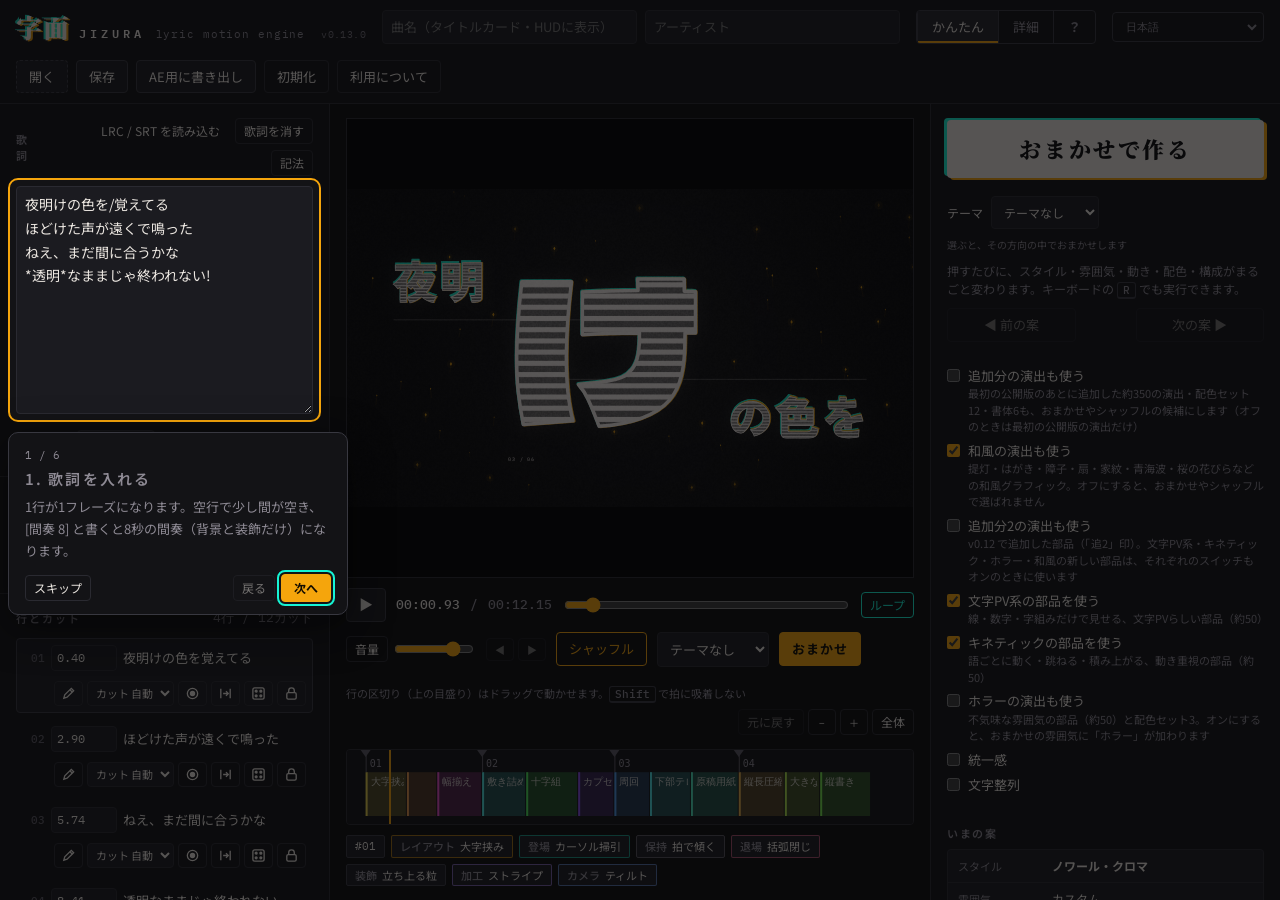
==== index.html @ 761b2e12 "update: 添加搜索框" ====
<!doctype html>
<html lang="ja">
<head>
<meta charset="utf-8">
<meta name="viewport" content="width=device-width, initial-scale=1, viewport-fit=cover">
<title>JIZURA 字面</title>
<meta name="description" content="歌詞を入れると文字PV（リリックモーション）を自動で組み立てて MP4 に書き出すブラウザアプリ">
<link rel="canonical" href="https://852wa.github.io/JIZURA/">
<link rel="alternate" hreflang="ja" href="https://852wa.github.io/JIZURA/">
<link rel="alternate" hreflang="en" href="https://852wa.github.io/JIZURA/en/">
<link rel="alternate" hreflang="zh-Hant" href="https://852wa.github.io/JIZURA/zh-hant/">
<link rel="alternate" hreflang="zh-Hans" href="https://852wa.github.io/JIZURA/zh-hans/">
<link rel="alternate" hreflang="ko" href="https://852wa.github.io/JIZURA/ko/">
<link rel="alternate" hreflang="id-ID" href="https://852wa.github.io/JIZURA/id/">
<link rel="alternate" hreflang="vi" href="https://852wa.github.io/JIZURA/vi/">
<meta property="og:type" content="website">
<meta property="og:title" content="JIZURA 字面">
<meta property="og:description" content="歌詞を入れると文字PV（リリックモーション）を自動で組み立てて MP4 に書き出すブラウザアプリ">
<meta property="og:url" content="https://852wa.github.io/JIZURA/">
<meta name="twitter:card" content="summary">
<link rel="preconnect" href="https://fonts.googleapis.com">
<link rel="preconnect" href="https://fonts.gstatic.com" crossorigin>
<style>
:root {
  color-scheme: dark;
  --ink: #0c0c0e;
  --panel: #131316;
  --raised: #1b1b20;
  --raised2: #232329;
  --line: #2a2a31;
  --line2: #383840;
  --text: #ece7e1;
  --muted: #8e8a94;
  --faint: #5d5a63;
  --amber: #f5a50c;
  --cyan: #16f4d4;
  --rose: #ff6f9c;
  --danger: #ff5a6a;
  --ui: "IBM Plex Sans JP", "Noto Sans JP", "Hiragino Sans", "Yu Gothic UI", "Meiryo", system-ui, sans-serif;
  --mono: "IBM Plex Mono", "SFMono-Regular", Consolas, monospace;
  --brand: "Zen Old Mincho", "Noto Serif JP", "Yu Mincho", serif;
  --r: 4px;
}
html, body { height: 100%; }
[hidden] { display: none !important; }
body { margin: 0; background: var(--ink); color: var(--text); font: 13px/1.5 var(--ui); -webkit-font-smoothing: antialiased; }
* { box-sizing: border-box; }
button, input, select, textarea { font: inherit; color: inherit; }
:focus-visible { outline: 2px solid var(--cyan); outline-offset: 2px; }
@media (prefers-reduced-motion: reduce) { * { transition: none !important; } }

#app { display: flex; flex-direction: column; min-height: 100%; }

/* ---------- top bar ---------- */
.bar { display: flex; align-items: center; gap: 16px; padding-block: 10px; padding-inline: 16px; border-bottom: 1px solid var(--line); background: var(--panel); flex-wrap: wrap; }
.brand { display: flex; align-items: baseline; gap: 10px; min-width: 0; }
.brand .mark { font: 900 26px/1 var(--brand); letter-spacing: 0.02em; color: var(--text); text-shadow: -2px -1px 0 rgba(22,244,212,0.85), 2px 1px 0 rgba(245,165,12,0.9); }
.brand .word { font: 600 12px/1 var(--mono); letter-spacing: 0.34em; color: var(--text); }
.brand .tag { font: 400 11px/1 var(--mono); color: var(--muted); letter-spacing: 0.08em; }
.brand .ver { font: 400 10px/1 var(--mono); color: var(--muted); opacity: 0.8; margin-left: 6px; letter-spacing: 0.04em; }
.proj { display: flex; gap: 8px; flex: 1 1 280px; min-width: 0; }
.proj input { flex: 1 1 0; min-width: 0; }
.acts { display: flex; gap: 8px; flex-wrap: wrap; }
.lang-switch { display: inline-flex; align-items: center; gap: 3px; flex: none; font: 500 11px var(--mono); border: 1px solid var(--line2); border-radius: var(--r); padding: 3px; }
.lang-switch a, .lang-switch span { display: inline-block; padding: 3px 7px; color: var(--muted); text-decoration: none; border-radius: 2px; }
.lang-switch a:hover { color: var(--text); background: var(--raised2); }
.lang-switch [aria-current=page] { color: var(--ink); background: var(--amber); }
html[lang=en] { --ui: system-ui, -apple-system, "Segoe UI", sans-serif; --brand: Georgia, "Times New Roman", serif; }
html[lang=zh-Hant] { --ui: "Noto Sans TC", "PingFang TC", "Microsoft JhengHei", system-ui, sans-serif; }
html[lang=ko] { --ui: "Noto Sans KR", "Apple SD Gothic Neo", "Malgun Gothic", system-ui, sans-serif; --brand: "Noto Serif KR", "AppleMyungjo", "Batang", serif; }
html[lang=en] .work { grid-template-columns: minmax(315px, 365px) minmax(0, 1fr) minmax(350px, 395px); }
html[lang=en] .slider { grid-template-columns: 124px minmax(0, 1fr) 36px 30px; }
html[lang=en] .now-row { grid-template-columns: 105px minmax(0, 1fr); }
html[lang=en] .font-row { grid-template-columns: 95px minmax(0, 1fr); }
html[lang=en] .ln .tools select { max-width: 130px; }
html[lang=en] .fields .field { overflow-wrap: anywhere; }
html[lang=en] .easy-grid button, html[lang=en] .tabs button { white-space: normal; line-height: 1.2; }

/* ---------- controls ---------- */
input[type=text], input[type=search], input[type=number], input:not([type]), select, textarea {
  background: var(--raised); border: 1px solid var(--line); border-radius: var(--r); padding: 6px 8px; min-width: 0;
}
input[type=number] { font-family: var(--mono); }
textarea { width: 100%; resize: vertical; line-height: 1.7; }
select { padding-right: 4px; }
button { background: var(--raised); border: 1px solid var(--line2); border-radius: var(--r); padding: 6px 12px; cursor: pointer; white-space: nowrap; }
button:hover { background: var(--raised2); border-color: #4a4a54; }
button:disabled { opacity: 0.45; cursor: not-allowed; }
button.small { padding: 3px 8px; font-size: 12px; }
button.ghost { background: transparent; border-color: var(--line); }
button.primary { background: var(--amber); color: #120c00; border-color: var(--amber); font-weight: 700; }
button.primary:hover { background: #ffb52a; }
button.accent { border-color: var(--amber); color: var(--amber); background: transparent; }
button.accent:hover { background: rgba(245,165,12,0.1); }
button[aria-pressed=true] { border-color: var(--cyan); color: var(--cyan); }
button.icon { padding: 4px 6px; line-height: 0; }
button.icon svg { width: 15px; height: 15px; }
label.file { position: relative; display: inline-flex; align-items: center; gap: 6px; background: var(--raised); border: 1px dashed var(--line2); border-radius: var(--r); padding: 6px 12px; cursor: pointer; }
label.file:hover { border-color: var(--amber); }
label.file input { position: absolute; inset: 0; opacity: 0; cursor: pointer; width: 100%; }
.muted { color: var(--muted); }
.mono { font-family: var(--mono); }
h2, h3 { margin: 0; font-weight: 600; }
h2 { font-size: 11px; letter-spacing: 0.18em; color: var(--muted); }
h3 { font-size: 11px; letter-spacing: 0.14em; color: var(--muted); margin-top: 18px; margin-bottom: 8px; }

/* ---------- workspace ---------- */
.work { flex: 1; display: grid; grid-template-columns: minmax(270px, 330px) minmax(0, 1fr) minmax(290px, 350px); min-height: 0; }
.col { min-width: 0; min-height: 0; }
.col-left, .col-right { background: var(--panel); overflow: auto; }
.col-left { border-right: 1px solid var(--line); }
.col-right { border-left: 1px solid var(--line); }
.sec { padding: 14px 16px; border-bottom: 1px solid var(--line); display: flex; flex-direction: column; gap: 10px; }
.sec-h { display: flex; align-items: center; justify-content: space-between; gap: 8px; }
#lyrics { min-height: 150px; font-size: 14px; }
.syntax { font-size: 12px; color: var(--muted); background: var(--raised); border: 1px solid var(--line); border-radius: var(--r); padding: 10px 12px; }
.syntax code { font-family: var(--mono); color: var(--amber); }
.syntax ul { margin: 0; padding-left: 16px; display: grid; gap: 3px; }
.row { display: flex; align-items: center; gap: 8px; flex-wrap: wrap; }
.audio-name { font-size: 12px; overflow-wrap: anywhere; }
.fields { display: grid; grid-template-columns: repeat(3, minmax(0, 1fr)); gap: 8px; }
.field { display: flex; flex-direction: column; gap: 4px; font-size: 11px; color: var(--muted); }
.field input, .field select { width: 100%; }
.tapbox { border: 1px solid var(--amber); border-radius: var(--r); padding: 10px; display: grid; gap: 8px; background: rgba(245,165,12,0.06); }
.tapbox .next { font-size: 15px; }
button.tap { font: 700 18px/1 var(--mono); letter-spacing: 0.2em; padding: 16px; background: var(--amber); color: #120c00; border-color: var(--amber); }
/* タップ同期中は行一覧の自動スクロールで押せなくなるので、左カラムの先頭に貼り付けて固定する */
.col-left > #tapPanel { position: sticky; top: 0; z-index: 20; margin: 10px 12px; background-color: var(--panel); background-image: linear-gradient(rgba(245,165,12,0.10), rgba(245,165,12,0.10)); box-shadow: 0 10px 24px rgba(0,0,0,0.5); }
.tapbox.compact .hint { display: none; }
.tapbox .tap-opts { display: flex; gap: 14px; align-items: center; flex-wrap: wrap; font-size: 12px; color: var(--muted); }
.tapbox .tap-opts label { display: inline-flex; gap: 6px; align-items: center; }
.tapbox .tap-count { margin-left: 10px; font: 700 22px/1 var(--mono); color: var(--amber); }
/* 固定レイアウトにならない広さ／高さのときは、左カラムがスクロールしないのでビューポートに重ねて固定する */
@media (max-width: 1180px), (max-height: 619px) {
  .col-left > #tapPanel { position: fixed; top: 8px; left: 8px; right: 8px; bottom: auto; margin: 0; max-height: 62vh; overflow: auto; box-shadow: 0 14px 40px rgba(0,0,0,0.6); }
}

/* line list */
#lineList { list-style: none; margin: 0; padding: 0; display: grid; gap: 6px; }
.ln { display: grid; grid-template-columns: 22px 66px minmax(0, 1fr); gap: 4px 6px; align-items: center; padding: 6px; border: 1px solid transparent; border-radius: var(--r); }
.ln:hover { background: var(--raised); }
.ln.cur { border-color: var(--line2); background: var(--raised); }
.ln .no { font: 500 11px var(--mono); color: var(--faint); text-align: right; }
.ln .time { width: 100%; padding: 3px 5px; font-size: 12px; }
.ln .txt { overflow: hidden; text-overflow: ellipsis; white-space: nowrap; cursor: pointer; }
.ln .meta { grid-column: 2 / 4; display: flex; justify-content: space-between; align-items: flex-start; gap: 6px; flex-wrap: wrap; }
.ln .tools { display: flex; gap: 4px; flex: 0 1 auto; flex-wrap: wrap; justify-content: flex-end; margin-left: auto; }
.ln .tools select { padding: 2px 4px; font-size: 11px; max-width: 92px; width: auto; }
.ln .cuts { display: flex; gap: 4px; flex-wrap: wrap; min-width: 0; flex: 1 1 140px; }
.ln .cuts span { font-size: 10px; padding: 1px 6px; border-radius: 2px; border: 1px solid var(--line2); color: var(--muted); cursor: pointer; }
.ln .cuts span:hover { color: var(--text); border-color: var(--amber); }
.ln .cuts select.cut-lay { font-size: 10px; padding: 1px 4px; max-width: 112px; border: 1px solid var(--line2); border-radius: 2px; background: var(--raised); color: var(--text); }
.ln .cuts select.cut-lay.is-forced { border-color: var(--amber); color: var(--text); }

/* ---------- stage ---------- */
.col-stage { display: flex; flex-direction: column; gap: 10px; padding: 14px 16px; min-width: 0; }
.viewport { position: relative; width: 100%; background: #000; border: 1px solid var(--line); display: grid; place-items: center; overflow: hidden; }
.viewport canvas { display: block; width: 100%; height: auto; max-height: 68vh; object-fit: contain; }
.field-wide { grid-column: span 2; }
.lang-row { display: flex; align-items: center; flex-wrap: wrap; gap: 6px; margin-top: 6px; font-size: 11px; color: var(--muted); }
.lang-row select { width: auto; }
.key-badge { position: absolute; right: 10px; top: 10px; background: rgba(12,12,14,0.78); border: 1px solid var(--line2); color: #fff; padding: 3px 8px; border-radius: var(--r); font-size: 11px; pointer-events: none; letter-spacing: .04em; }
.key-badge i { display: inline-block; width: 9px; height: 9px; border-radius: 2px; margin-right: 6px; vertical-align: -1px; border: 1px solid rgba(255,255,255,.5); }
.overlay-msg { position: absolute; left: 12px; bottom: 12px; background: rgba(12,12,14,0.85); border: 1px solid var(--line2); padding: 6px 10px; border-radius: var(--r); font-size: 12px; }
.transport { display: flex; align-items: center; gap: 10px; flex-wrap: wrap; }
.transport .vol { display: inline-flex; align-items: center; gap: 4px; }
.transport .vol input[type=range] { flex: 0 0 80px; width: 80px; }
#btnLoop[data-mode="line"], #btnLoop[data-mode="cut"] { color: var(--amber); }
#btnLoop[aria-pressed="false"] { opacity: 0.55; }
.transport .tc { font: 500 13px var(--mono); font-variant-numeric: tabular-nums; }
.transport input[type=range] { flex: 1 1 160px; accent-color: var(--amber); }
button.play { width: 40px; height: 34px; padding: 0; font-size: 14px; }
/* timeline controls, export range, line tools */
.tl-bar { display: flex; justify-content: space-between; align-items: center; gap: 8px; margin: 8px 0 4px; flex-wrap: wrap; }
.tl-hint { font-size: 11px; }
.tl-btns { display: flex; gap: 4px; margin-left: auto; }
.rng-row { display: flex; align-items: center; gap: 6px; flex-wrap: wrap; margin: 10px 0 2px; font-size: 12px; }
.rng-row select { width: auto; max-width: 150px; }
.rng-lab { color: var(--muted); font-size: 11px; }
.rngInfo { font-size: 11px; }
.ln.in-range { border-color: var(--amber); }
.ln.is-inter .txt { color: var(--muted); font-style: italic; }
.ln .txt-edit { width: 100%; padding: 3px 6px; font-size: 13px; }
.ln .tools .icon[aria-pressed=true] { color: var(--amber); }
#timeline { width: 100%; height: 76px; display: block; background: var(--panel); border: 1px solid var(--line); border-radius: var(--r); cursor: pointer; touch-action: none; }
.cutinfo { display: flex; gap: 6px; flex-wrap: wrap; align-items: center; min-height: 26px; flex: none; }
.cutinfo .cut-roll { margin-left: 2px; }
.chip { font-size: 11px; padding: 2px 8px; border-radius: 2px; border: 1px solid var(--line2); color: var(--text); background: var(--raised); }
.chip b { font-weight: 500; color: var(--muted); margin-right: 5px; }
button.chip { cursor: pointer; font: inherit; }
button.chip:hover { border-color: var(--amber); color: var(--text); }
button.chip.is-forced { border-color: var(--amber); }
button.chip[aria-pressed=true] { border-color: var(--cyan); color: var(--cyan); }
.cut-pick { border: 1px solid var(--line); border-radius: var(--r); background: var(--panel); padding: 8px; max-height: min(42vh, 420px); overflow: auto; }
.cut-pick-h { display: flex; flex-wrap: wrap; align-items: center; gap: 8px; margin-bottom: 8px; position: sticky; top: 0; background: var(--panel); z-index: 1; padding-bottom: 4px; }
.cut-pick-h strong { flex: none; font-size: 12px; }
.cut-pick-h input { flex: 0 1 220px; width: 220px; max-width: 100%; font-size: 12px; }
.cut-pick-h .muted { flex: 1 1 100px; font-size: 11px; }
.cut-pick .tech-grid { display: grid; grid-template-columns: repeat(auto-fill, minmax(112px, 1fr)); gap: 8px; padding: 0; min-height: 96px; }
.cut-pick .tcard { cursor: pointer; width: 100%; text-align: left; }
.cut-pick .tcard.is-on { border-color: var(--amber); box-shadow: 0 0 0 1px var(--amber); }
.cut-pick .tcard canvas { width: 100%; aspect-ratio: 16 / 9; display: block; background: #0c0c0e; }
.chip { font-size: 11px; padding: 2px 8px; border-radius: 2px; border: 1px solid var(--line2); color: var(--text); background: var(--raised); }
.chip b { font-weight: 500; color: var(--muted); margin-right: 5px; }
.chip.l { border-color: rgba(245,165,12,0.6); }
.chip.e { border-color: rgba(22,244,212,0.55); }
.chip.x { border-color: rgba(255,111,156,0.6); }
.chip.h { border-color: #55525c; }
.hint { font-size: 12px; color: var(--muted); }

/* ---------- right panel ---------- */
.tabs { display: grid; grid-template-columns: repeat(4, 1fr); border-bottom: 1px solid var(--line); position: sticky; top: 0; background: var(--panel); z-index: 2; }
.tabs button { border: 0; border-radius: 0; background: transparent; padding: 11px 4px; color: var(--muted); border-bottom: 2px solid transparent; }
.tabs button[aria-selected=true] { color: var(--text); border-bottom-color: var(--amber); }
.tabpane { padding: 14px 16px 24px; }
.style-grid { display: grid; grid-template-columns: repeat(3, minmax(0, 1fr)); gap: 8px; }
.stile { display: flex; flex-direction: column; gap: 5px; padding: 0; border: 1px solid var(--line); background: transparent; border-radius: var(--r); overflow: hidden; text-align: left; }
.stile canvas { width: 100%; aspect-ratio: 16 / 9; display: block; }
.stile span { font-size: 11px; padding: 0 7px 6px; white-space: nowrap; overflow: hidden; text-overflow: ellipsis; }
.stile[aria-pressed=true] { border-color: var(--amber); box-shadow: 0 0 0 1px var(--amber); color: var(--text); }
.slider { display: grid; grid-template-columns: 96px minmax(0, 1fr) 36px 30px; gap: 8px; align-items: center; margin-bottom: 8px; }
.slider input { width: 100%; accent-color: var(--amber); }
.slider output { font: 500 11px var(--mono); color: var(--muted); text-align: right; }
.checks { display: grid; grid-template-columns: repeat(2, minmax(0, 1fr)); gap: 3px 10px; }
.checks label { display: flex; align-items: center; gap: 6px; font-size: 12px; padding: 2px 0; }
.checks input { accent-color: var(--amber); }
.tgroup .checks.tech-grid { display: grid; grid-template-columns: repeat(auto-fill, minmax(128px, 1fr)); gap: 8px; padding: 0 10px 10px; }
.tcard { display: flex; flex-direction: column; gap: 4px; padding: 0; border: 1px solid var(--line); border-radius: var(--r); overflow: hidden; background: var(--panel); cursor: pointer; }
.tcard:hover { border-color: var(--line2); }
.tcard canvas { width: 100%; aspect-ratio: 16 / 9; display: block; background: #0c0c0e; }
.tcard .tcard-name { display: flex; align-items: center; gap: 5px; font-size: 11px; padding: 0 6px 6px; min-width: 0; }
.tcard .tcard-name span { white-space: nowrap; overflow: hidden; text-overflow: ellipsis; min-width: 0; }
.tcard.set-off { opacity: 0.5; }
.group-h { display: flex; justify-content: space-between; align-items: center; margin-top: 16px; margin-bottom: 6px; }
.tgroup { border: 1px solid var(--line); border-radius: var(--r); margin-bottom: 8px; background: var(--raised); }
.tgroup summary { display: flex; justify-content: space-between; align-items: center; padding: 8px 10px; cursor: pointer; list-style: none; font-size: 12px; }
.tgroup summary::-webkit-details-marker { display: none; }
.tgroup summary::before { content: '▸'; color: var(--muted); margin-right: 8px; transition: transform .15s; }
.tgroup[open] summary::before { transform: rotate(90deg); }
.tgroup .tg-name { flex: 1; font-weight: 600; }
.tgroup .tg-cnt { color: var(--muted); font-size: 11px; }
/* locks: same look as the per-line lock button (icon ghost + SVG, accent colour while pressed) */
.tgroup summary .lk { flex: none; margin-left: 6px; }
.lk[aria-pressed="true"] { color: var(--amber); }
.tgroup .tg-tools { display: flex; gap: 6px; padding: 0 10px 8px; }
.tgroup .checks { padding: 0 10px 10px; }
.chip.t { border-color: rgba(180,140,255,0.6); }
.chip.b { border-color: rgba(120,200,120,0.55); }
.chip.c { border-color: rgba(120,170,255,0.6); }
.group-h:first-child { margin-top: 0; }
.color-row { display: grid; grid-template-columns: repeat(3, minmax(0, 1fr)); gap: 8px; }
.color-row label { display: flex; flex-direction: column; gap: 3px; font-size: 11px; color: var(--muted); }
.color-row input[type=color] { width: 100%; height: 28px; padding: 0; border: 1px solid var(--line); background: transparent; border-radius: var(--r); }
.font-row { display: grid; grid-template-columns: 70px minmax(0, 1fr); gap: 8px; align-items: center; margin-bottom: 6px; font-size: 12px; }
.progress { height: 6px; background: var(--raised2); border-radius: 3px; overflow: hidden; }
.progress i { display: block; height: 100%; width: 0; background: linear-gradient(90deg, var(--cyan), var(--amber)); }
.outbtns { display: grid; gap: 8px; margin-top: 12px; }
.outbtns button { padding: 10px 12px; }
.note { font-size: 12px; color: var(--muted); border-left: 2px solid var(--line2); padding-left: 10px; margin-top: 12px; }
.kbd { font: 500 11px var(--mono); border: 1px solid var(--line2); border-bottom-width: 2px; padding: 0 5px; border-radius: 3px; }

label.check { display: flex; align-items: flex-start; gap: 8px; margin-bottom: 8px; cursor: pointer; }
label.check input { margin: 3px 0 0; flex: none; accent-color: var(--amber); }
label.check small { display: block; font-size: 11px; color: var(--muted); }

/* ---------- modes / おまかせ ---------- */
.modes { display: inline-flex; border: 1px solid var(--line2); border-radius: var(--r); overflow: hidden; }
.modes button { border: 0; border-radius: 0; background: transparent; padding: 6px 14px; color: var(--muted); }
.modes button + button { border-left: 1px solid var(--line2); }
.modes button[aria-pressed=true] { background: var(--raised2); color: var(--text); box-shadow: inset 0 -2px 0 var(--amber); }
#app.is-easy .tabs, #app.is-easy .tabpane, #app.is-easy .pro-only { display: none !important; }
.hist-btns { display: inline-flex; gap: 4px; }
button.icon-txt { font-size: 10px; min-width: 28px; }
.transport #btnOmakase { letter-spacing: 0.08em; }

.easy { padding: 16px 16px 28px; display: grid; gap: 18px; }
.easy h3 { margin: 0 0 8px; }
.easy-hero { display: grid; gap: 10px; }
button.omakase {
  position: relative; padding: 18px 14px; font: 900 22px/1 var(--brand); letter-spacing: 0.12em;
  background: var(--text); color: var(--ink); border: 0; border-radius: var(--r);
  box-shadow: -3px -2px 0 var(--cyan), 3px 2px 0 var(--amber);
  transition: transform .12s ease, box-shadow .12s ease;
}
button.omakase:hover { background: #fff; box-shadow: -5px -3px 0 var(--cyan), 5px 3px 0 var(--amber); }
button.omakase:active { transform: translateY(1px) scale(0.99); box-shadow: -1px -1px 0 var(--cyan), 1px 1px 0 var(--amber); }
button.omakase:disabled { box-shadow: none; }
.easy-hero .hint { margin: 0; }
.hist-row { display: grid; grid-template-columns: 1fr auto 1fr; gap: 8px; align-items: center; }
.hist-row #histPos { font-size: 11px; text-align: center; min-width: 44px; }
.now { display: grid; gap: 1px; background: var(--line); border: 1px solid var(--line); border-radius: var(--r); overflow: hidden; }
.now-row { display: grid; grid-template-columns: 84px minmax(0, 1fr); gap: 10px; align-items: center; padding: 7px 10px; background: var(--raised); font-size: 12px; }
.now-row .k { color: var(--muted); font-size: 11px; }
.now-row .v { display: flex; align-items: center; gap: 8px; min-width: 0; overflow: hidden; text-overflow: ellipsis; white-space: nowrap; }
.now-row b { font-weight: 700; }
.tagl { font: 500 10px var(--mono); color: var(--cyan); border: 1px solid rgba(22,244,212,0.5); padding: 0 5px; border-radius: 2px; }
.easy-grid { display: grid; grid-template-columns: repeat(2, minmax(0, 1fr)); gap: 8px; }
.easy-grid button { padding: 10px 8px; }
.easy .fields { display: grid; grid-template-columns: repeat(3, minmax(0, 1fr)); gap: 8px; }
.easy .exp-box { margin-top: 10px; }
.swatches { display: inline-flex; gap: 3px; vertical-align: middle; }
.swatches i { width: 16px; height: 16px; border-radius: 2px; border: 1px solid rgba(255,255,255,0.18); display: inline-block; }
#paletteSwatch i { width: 22px; height: 22px; }
.toast {
  position: absolute; top: 12px; left: 50%; transform: translate(-50%, -6px); opacity: 0;
  display: flex; align-items: center; gap: 10px; max-width: calc(100% - 24px);
  background: rgba(12,12,14,0.9); border: 1px solid var(--line2); border-left: 2px solid var(--amber);
  padding: 7px 12px; border-radius: var(--r); font-size: 12px; white-space: nowrap; overflow: hidden; text-overflow: ellipsis; pointer-events: none;
  transition: opacity .2s ease, transform .2s ease;
}
.toast.in { opacity: 1; transform: translate(-50%, 0); }
.toast.out { opacity: 0; transform: translate(-50%, -6px); }

/* ---------- 利用について ---------- */
button.linkish { background: none; border: 0; padding: 4px 0; color: var(--muted); font-size: 12px; text-decoration: underline; text-underline-offset: 3px; cursor: pointer; justify-self: start; }
button.linkish:hover { color: var(--text); background: none; }
dialog.terms { width: min(520px, calc(100vw - 32px)); max-height: calc(100vh - 48px); overflow: auto; padding: 22px 24px 18px; background: var(--panel); color: var(--text); border: 1px solid var(--line2); border-radius: 8px; box-shadow: 0 20px 60px rgba(0,0,0,0.55); }
dialog.terms .reset-list { margin: 0 0 12px; padding-left: 18px; display: grid; gap: 3px; font-size: 13px; }
button.danger { background: #c9433a; border-color: #c9433a; color: #fff; font-weight: 700; }
button.danger:hover { background: #dd5146; }
.sec-btns { display: inline-flex; gap: 6px; }
.sec-btns label.file.small { padding: 3px 8px; font-size: 12px; border-style: solid; border-color: transparent; background: transparent; color: var(--fg, inherit); }
.sec-btns label.file.small:hover { border-color: var(--amber); }
dialog.terms::backdrop { background: rgba(6,6,8,0.66); }
dialog.terms h2 { font-size: 15px; letter-spacing: 0.08em; color: var(--text); margin: 0 0 14px; }
dialog.terms p { margin: 0 0 10px; line-height: 1.75; font-size: 13px; }
dialog.terms a { color: var(--cyan); word-break: break-all; }
.terms-main { border-left: 3px solid var(--amber); background: var(--raised); padding: 12px 14px 4px; border-radius: 0 var(--r) var(--r) 0; margin-bottom: 14px; }
.terms-main .terms-big { font-size: 15px; }
.terms-main strong { color: var(--amber); font-weight: 700; }
.terms-sub { color: var(--muted); font-size: 12px !important; }
.terms-note { font-size: 12px !important; }
.terms-oss { font-size: 12px; color: var(--muted); margin: 4px 0 14px; }
.terms-oss summary { cursor: pointer; }
.terms-oss p { font-size: 12px !important; margin-top: 6px; }
.terms-foot { display: flex; justify-content: space-between; align-items: center; gap: 12px; border-top: 1px solid var(--line); padding-top: 12px; }

/* ---------- fixed workspace (wide & tall enough windows) ----------
   The page no longer scrolls as a whole: the header and the preview + timeline stay put, and the
   lyrics / line list (left) and settings (right) scroll inside their own columns. */
@media (min-width: 1181px) and (min-height: 620px) {
  html.fixed-ok body { overflow: hidden; }
  html.fixed-ok #app { height: 100vh; height: 100dvh; min-height: 0; }
  html.fixed-ok .work { overflow: hidden; }
  html.fixed-ok .col-left, html.fixed-ok .col-right { overscroll-behavior: contain; }
  html.fixed-ok .col-stage { overflow: hidden auto; }
  html.fixed-ok .viewport { flex: 1 1 0; min-height: 180px; }
  html.fixed-ok .viewport canvas { max-height: none; }
}

/* ---------- responsive ---------- */
@media (max-width: 1180px) {
  .work { grid-template-columns: minmax(0, 1fr) minmax(0, 1fr); }
  html[lang=en] .work { grid-template-columns: minmax(0, 1fr) minmax(0, 1fr); }
  .col-stage { grid-column: 1 / -1; order: -1; }
  .col-left { border-right: 1px solid var(--line); }
  .col-right { border-left: 0; }
}
@media (max-width: 760px) {
  .work { grid-template-columns: minmax(0, 1fr); }
  html[lang=en] .work { grid-template-columns: minmax(0, 1fr); }
  .col-left, .col-right { border: 0; border-top: 1px solid var(--line); }
  .bar { gap: 10px; }
  .brand .tag { display: none; }
  .fields { grid-template-columns: repeat(2, minmax(0, 1fr)); }
  .easy .fields { grid-template-columns: repeat(3, minmax(0, 1fr)); }
  #app.is-easy .col-right { order: 0; border-top: 1px solid var(--line); }
  #app.is-easy .col-left { order: 1; }
  .transport .hist-btns { display: none; }
}

/* 追加分 / 和風 switches + badges */
.pick-sets { margin: 12px 0 6px; text-align: left; }
.pick-sets label.check { margin-bottom: 6px; }
.easy-hero .pick-sets { margin-top: 14px; }
.set-badge { display: inline-block; margin-left: 4px; padding: 0 4px; border: 1px solid var(--amber); border-radius: 3px; color: var(--amber); font-size: 10px; line-height: 15px; vertical-align: 1px; }
.set-badge.ex { border-color: var(--cyan, #4cc9d9); color: var(--cyan, #4cc9d9); }
.set-badge.set-horror { border-color: #c0544a; color: #e0786e; }
.set-badge.set-typo { border-color: #9aa3ad; color: #c5ccd3; }
.set-badge.set-kinetic { border-color: #7fbf6a; color: #9fd98a; }
.set-badge.set-extra2 { border-color: #b08adf; color: #c9a8f0; }
.checks label.set-off { opacity: 0.45; }
.checks label.set-off .set-badge { border-color: var(--muted); color: var(--muted); }
.stile { position: relative; }
.stile .badges { position: absolute; top: 4px; left: 4px; padding: 0; display: flex; gap: 3px; }
.stile .set-badge { margin: 0; padding: 0 4px; font-size: 10px; line-height: 15px; background: rgba(0,0,0,0.55); }
.stile.set-off { opacity: 0.55; }

/* ---------- かんたんモードの案内ツアー ---------- */
.tour { position: fixed; inset: 0; z-index: 200; pointer-events: auto; }
.tour-spot { position: fixed; border-radius: 8px; box-shadow: 0 0 0 9999px rgba(8, 8, 10, 0.66); outline: 2px solid var(--amber); transition: all 0.22s ease; pointer-events: none; }
.tour-bub { position: fixed; width: min(340px, calc(100vw - 24px)); background: var(--panel); color: var(--text); border: 1px solid var(--line2); border-radius: 10px; padding: 14px 16px 12px; box-shadow: 0 12px 40px rgba(0,0,0,0.5); transition: top 0.22s ease, left 0.22s ease; }
.tour-step { font-size: 11px; }
.tour-title { margin: 4px 0 6px; font-size: 15px; }
.tour-text { margin: 0 0 12px; font-size: 13px; line-height: 1.7; color: var(--muted); }
.tour-nav { display: flex; gap: 6px; align-items: center; }
.tour-sp { flex: 1; }
.tour-btn { min-width: 30px; font-weight: 700; }
button.small.primary { padding: 4px 12px; }

.lang-switch select { font: 500 11px var(--mono); padding: 3px 6px; width: auto; background: transparent; color: var(--muted); border: none; }
.sr-only { position: absolute; width: 1px; height: 1px; overflow: hidden; clip: rect(0 0 0 0); white-space: nowrap; }
.unify-box { margin-bottom: 10px; padding-bottom: 6px; border-bottom: 1px solid var(--line); }
.center-dir { gap: 6px; margin: -2px 0 8px 26px; font-size: 12px; }
.center-dir select { width: auto; }

/* ================= スマホ mode (#app.is-mobile) =================
   one column: sticky header with おまかせ, the preview right under it, then folding sections */
.omk-top, .menu-btn { display: none; }
.mode-mobile { display: none; }
@media (max-width: 900px), (pointer: coarse) { .mode-mobile { display: inline-block; } }
#app.is-mobile .mode-mobile { display: inline-block; }
#app.is-mobile .bar { position: sticky; top: 0; z-index: 40; gap: 8px; padding: 8px 10px; }
#app.is-mobile .brand .tag, #app.is-mobile .brand .word, #app.is-mobile .tour-btn { display: none; }
#app.is-mobile .brand .mark { font-size: 22px; }
#app.is-mobile .omk-top, #app.is-mobile .menu-btn { display: inline-block; }
#app.is-mobile .omk-top { order: 2; margin-left: auto; padding: 9px 16px; font-size: 15px; }
#app.is-mobile .menu-btn { order: 3; padding: 9px 10px; }
#app.is-mobile .modes { order: 4; flex: 1 1 100%; }
#app.is-mobile .modes button { flex: 1 1 0; padding: 7px 4px; }
#app.is-mobile .proj, #app.is-mobile .acts, #app.is-mobile .lang-switch { display: none; order: 5; flex: 1 1 100%; }
#app.is-mobile.menu-open .proj, #app.is-mobile.menu-open .acts, #app.is-mobile.menu-open .lang-switch { display: flex; }
#app.is-mobile .acts > * { flex: 1 1 auto; }
#app.is-mobile .work { display: flex; flex-direction: column; overflow: visible; }
#app.is-mobile .col-left, #app.is-mobile .col-right { overflow: visible; border: 0; border-top: 1px solid var(--line); }
#app.is-mobile .col-stage { order: -1; position: sticky; top: var(--mbar, 96px); z-index: 30; background: var(--ink); padding: 8px 10px; gap: 6px; box-shadow: 0 8px 18px rgba(0,0,0,0.45); }
#app.is-mobile .viewport canvas { max-height: 34vh; }
#app.is-mobile .tl-bar, #app.is-mobile #timeline, #app.is-mobile .cutinfo, #app.is-mobile .transport .vol, #app.is-mobile #btnLoop, #app.is-mobile #btnShuffle, #app.is-mobile #btnOmakase { display: none; }
#app.is-mobile .transport { gap: 8px; flex-wrap: nowrap; }
#app.is-mobile .transport .hist-btns { display: inline-flex; }
#app.is-mobile .col-right { order: 0; }
#app.is-mobile .col-left { order: 1; }
#app.is-mobile .easy-hero .omakase { display: none; }
#app.is-mobile button, #app.is-mobile select, #app.is-mobile input[type=text], #app.is-mobile label.file { min-height: 40px; }
#app.is-mobile button.small, #app.is-mobile .ln button, #app.is-mobile .ln select { min-height: 34px; }
#app.is-mobile .easy .fields, #app.is-mobile .fields { grid-template-columns: repeat(2, minmax(0, 1fr)); }
/* folding sections: tap the heading */
#app.is-mobile .sec > .sec-h h2 { cursor: pointer; font-size: 13px; }
#app.is-mobile .sec > .sec-h h2::before { content: '▾'; display: inline-block; width: 1.2em; color: var(--amber); }
#app.is-mobile .sec.fold > .sec-h h2::before { content: '▸'; }
#app.is-mobile .sec.fold > :not(.sec-h) { display: none !important; }
/* lines: one compact row each, tap to open its tools */
#app.is-mobile .ln { grid-template-columns: 22px minmax(0, 1fr); padding: 8px 6px; }
#app.is-mobile .ln .time { display: none; }
#app.is-mobile .ln .meta { display: none; grid-column: 1 / -1; }
#app.is-mobile .ln.open .meta { display: block; }
#app.is-mobile .ln .txt { white-space: nowrap; overflow: hidden; text-overflow: ellipsis; }
#app.is-mobile .ln.open .txt { white-space: normal; }
.exp-share { width: 100%; margin-bottom: 8px; }
#app.is-mobile .transport .tc.muted, #app.is-mobile #timeDur { display: none; }
#app.is-mobile .transport input[type=range] { flex: 1 1 40px; min-width: 0; }
#app.is-mobile .transport .hist-btns button { min-width: 36px; padding: 4px 8px; }
#app.is-mobile button.play { flex: none; width: 44px; }

/* カットの開始時刻 (詳細モード) and the cut playing now */
.ln .cut-pair { display: inline-flex; min-width: 0; gap: 2px; align-items: center; }
.ln .cut-time { width: 64px; font-size: 11px; padding: 2px 4px; }
.ln .cut-time.is-forced { border-color: var(--amber); }
.ln .cut-lay.playing { box-shadow: 0 0 0 2px var(--amber); }
.theme-row { display: flex; align-items: center; gap: 8px; flex-wrap: wrap; font-size: 12px; margin-top: 8px; }
.theme-row select { min-width: 9em; }
#app.is-easy .ln .cut-pair { display: none; }
.outbtns.out-png { grid-template-columns: repeat(auto-fit, minmax(140px, 1fr)); margin-top: 8px; }
.outbtns.out-png button { padding: 8px 10px; font-size: 12px; }
/* layout menus are filled on first use: keep their width fixed so nothing jumps */
.ln .cuts select.cut-lay { width: 112px; }
.ln .tools select.lay { width: 112px; }

/* files dragged over the window */
.drop-hint { position: fixed; inset: 0; z-index: 90; display: flex; align-items: center; justify-content: center; background: rgba(8,8,10,0.72); pointer-events: none; }
.drop-hint[hidden] { display: none; }
.drop-hint > div { display: flex; flex-direction: column; gap: 6px; align-items: center; text-align: center; padding: 26px 34px; margin: 16px; border: 2px dashed var(--cyan); border-radius: 12px; background: rgba(12,12,14,0.9); }
.drop-hint strong { font-size: 18px; }
.drop-hint span { font-size: 12px; opacity: 0.8; }
.sec-btns { flex-wrap: wrap; justify-content: flex-end; }
.sec-btns > * { white-space: nowrap; }

</style>
</head>
<body>
<div id="tour" class="tour" hidden role="dialog" aria-modal="true" aria-labelledby="tourTitle">
  <div class="tour-spot"></div>
  <div class="tour-bub">
    <div class="tour-step mono muted"></div>
    <h3 id="tourTitle" class="tour-title"></h3>
    <p class="tour-text"></p>
    <div class="tour-nav"><button class="tour-skip ghost small">スキップ</button><span class="tour-sp"></span><button class="tour-prev ghost small">戻る</button><button class="tour-next primary small">次へ</button></div>
  </div>
</div>
<div id="app">
  <header class="bar">
    <div class="brand"><span class="mark" aria-hidden="true">字面</span><span class="word">JIZURA</span><span class="tag">lyric motion engine</span><span class="ver">v0.13.0</span></div>
    <div class="proj">
      <input id="songTitle" type="text" placeholder="曲名（タイトルカード・HUDに表示）" aria-label="曲名">
      <input id="songArtist" type="text" placeholder="アーティスト" aria-label="アーティスト">
    </div>
    <button id="btnOmakaseTop" class="primary omk-top" title="スタイル・雰囲気・演出・配色をまるごとランダムに">おまかせ</button>
    <button id="btnMenu" class="ghost menu-btn" aria-expanded="false" aria-controls="appMenu">メニュー</button>
    <div class="modes" role="group" aria-label="表示モード">
      <button id="modeMobile" class="mode-mobile" aria-pressed="false" title="スマホ向けの画面（おまかせを上に固定、行はたたんで表示）">スマホ</button>
      <button id="modeEasy" aria-pressed="false" title="おまかせボタン中心のシンプルな画面">かんたん</button>
      <button id="modePro" aria-pressed="true" title="すべての設定を表示">詳細</button>
      <button id="btnTour" class="ghost tour-btn" title="かんたんモードの使い方を案内します" aria-label="使い方の案内">？</button>
    </div>
    <label class="lang-switch"><span class="sr-only">Language</span><select aria-label="Language" onchange="if(this.value)location.href=this.value"><option value="index.html" lang="ja" selected>日本語</option><option value="en/index.html" lang="en">English</option><option value="zh-hant/index.html" lang="zh-Hant">繁體中文</option><option value="zh-hans/index.html" lang="zh-Hans">简体中文</option><option value="ko/index.html" lang="ko">한국어</option><option value="id/index.html" lang="id-ID">Bahasa Indonesia</option><option value="vi/index.html" lang="vi">Tiếng Việt</option></select></label>
    <div class="acts">
      <label class="file" title="保存したプロジェクト(.json)を開く">開く<input id="fileProject" type="file" accept=".json,application/json"></label>
      <button id="btnSave" title="プロジェクトを .json で保存">保存</button>
      <button id="btnAE" title="After Effects パネル用の構成データを書き出す">AE用に書き出し</button>
      <button id="btnReset" class="ghost" title="歌詞・曲・設定・履歴をすべて消して、最初の状態に戻します">初期化</button>
      <button id="btnTerms" class="ghost terms-open" title="出力物の権利とライセンス">利用について</button>
    </div>
  </header>

  <main class="work">
    <!-- ================= left: lyrics & timing ================= -->
    <section class="col col-left" aria-label="歌詞とタイミング">
      <div id="tapPanel" class="tapbox" hidden>
          <div class="hint">曲に合わせて、各行が始まる瞬間に <span class="kbd">Space</span> かボタンを押してください。押し間違えたら <span class="kbd">Backspace</span> か「1つ戻る」。途中の行からやり直すときは、行一覧の ◎ を押します。1行に複数のカットがあるときは、カットが切り替わる瞬間に <span class="kbd">Tab</span> を押すと、その行のカットの開始時刻も合わせられます。</div>
          <div class="tap-opts"><label>速さ <select id="tapRate" aria-label="タップ中の再生速度"><option value="1">1×</option><option value="0.75">0.75×</option><option value="0.5">0.5×</option></select></label><label><input type="checkbox" id="tapCount"> カウントダウン</label></div>
          <div class="next">次: <b id="tapLine">—</b><b id="tapCountNum" class="tap-count" hidden></b></div>
          <button id="tapBtn" class="tap">TAP</button>
          <button id="tapBack" class="ghost">1つ戻る</button>
          <button id="tapStop" class="ghost">終了する</button>
      </div>
      <div class="sec">
        <div class="sec-h"><h2>歌詞</h2><span class="sec-btns"><label class="file ghost small" title="LRC ファイル（タイムスタンプ付きの歌詞）や字幕ファイル（SRT / VTT）を読み込み、今の歌詞と置き換えます（「元に戻す」で戻せます）。ファイルを画面にドロップしても読み込めます">LRC / SRT を読み込む<input id="fileLrc" type="file" accept=".lrc,.srt,.vtt,.txt,text/plain"></label><button id="btnClearLyrics" class="ghost small" title="歌詞と、行ごとのタイミング・指定・書き出す範囲を消します（「元に戻す」か Ctrl+Z で戻せます）">歌詞を消す</button><button id="btnSyntax" class="ghost small" aria-expanded="false">記法</button></span></div>
        <textarea id="lyrics" rows="9" spellcheck="false" aria-label="歌詞（1行 = 1フレーズ）"></textarea>
        <label class="lang-row">歌詞の言語<select id="lyricLang"><option value="auto">自動判定</option><option value="ja">日本語</option><option value="zh-Hant">繁體中文</option><option value="zh-Hans">简体中文</option><option value="ko">한국어</option><option value="en">English</option></select><span id="langNote" class="muted"></span></label>
        <div id="syntax" class="syntax" hidden>
          <ul>
            <li>1行が1フレーズ。空行は少し間を空けます</li>
            <li><code>夜明けの色を/覚えてる</code> … <code>/</code> でカットの切れ目を指定</li>
            <li><code>*透明*</code> … 強調（大きく・インパクト寄りの演出）</li>
            <li>行末の <code>!</code> … フラッシュと揺れを入れる</li>
            <li><code>歌詞|ruby or note</code> … 注釈レイアウトの小さな文字</li>
            <li><code>[01:23.45]歌詞</code> … LRC のタイムスタンプをそのまま使用</li>
            <li><code>[間奏 8]</code> … 8秒の間奏（歌詞は出さず、背景と装飾だけ）。秒数を省くと4秒、タップ同期やマーカーで長さを合わせられます</li>
            <li><code>#</code> で始まる行 … コメント（無視）</li>
          </ul>
        </div>
      </div>

      <div class="sec">
        <div class="sec-h"><h2>曲とタイミング</h2></div>
        <div id="audioName" class="muted audio-name">曲なし（読み込むと拍を検出してカットを合わせます）</div>
        <div class="row">
          <label class="file" title="mp3 / wav / m4a など">曲を読み込む<input id="audioFile" type="file" accept="audio/*,.mp3,.wav,.m4a,.aac,.ogg,.flac"></label>
          <button id="btnTap" title="曲を再生しながら各行の頭でタップ">タップで同期</button>
        </div>
        <div class="fields pro-only">
          <label class="field">BPM<input id="bpm" type="number" min="0" max="300" step="0.1" placeholder="自動"></label>
          <label class="field">開始(秒)<input id="offset" type="number" min="0" step="0.05"></label>
          <label class="field">行の長さ<input id="lineScale" type="number" min="0.4" max="3" step="0.05"></label>
        </div>
        <div class="row pro-only">
          <label class="row" style="gap:6px"><input id="snap" type="checkbox"> 拍にスナップ</label>
          <button id="btnResetTimes" class="ghost small">手動タイミングを消す</button>
        </div>
      </div>

      <div class="sec">
        <div class="sec-h"><h2>行とカット</h2><span id="linesInfo" class="muted mono"></span></div>
        <ol id="lineList"></ol>
      </div>
    </section>

    <!-- ================= center: stage ================= -->
    <section class="col col-stage" aria-label="プレビュー">
      <div class="viewport" id="viewport"><canvas id="view" width="1280" height="720"></canvas><div id="viewMsg" class="overlay-msg" hidden></div><div id="keyBadge" class="key-badge" hidden></div><div id="toast" class="toast" role="status" aria-live="polite" hidden></div></div>
      <div class="transport">
        <button id="btnPlay" class="play" aria-label="再生">▶</button>
        <span id="timeNow" class="tc">00:00.00</span><span class="tc muted">/</span><span id="timeDur" class="tc muted">00:00.00</span>
        <input id="scrub" type="range" min="0" max="10000" value="0" aria-label="再生位置">
        <button id="btnLoop" class="ghost small" aria-pressed="true" title="全体を繰り返し">ループ</button>
        <span class="vol"><button id="btnMute" class="ghost small" aria-pressed="false" title="クリックで消音／解除（プレビューだけ。書き出しの音量は変わりません）">音量</button><input id="vol" type="range" min="0" max="100" value="80" aria-label="プレビューの音量"></span>
        <span class="hist-btns">
          <button id="btnPrev" class="ghost small icon-txt" title="前の案に戻る" aria-label="前の案">◀</button>
          <button id="btnNext" class="ghost small icon-txt" title="次の案へ進む" aria-label="次の案">▶</button>
        </span>
        <button id="btnShuffle" class="accent" title="設定はそのままで構成だけ再抽選（ロックした行は維持）">シャッフル</button>
        <select class="themeSel" aria-label="おまかせのテーマ" title="おまかせのテーマ（選ぶと、その方向の中でおまかせします。必要な部品のスイッチもオンになります）"><option value="">テーマなし</option><option value="lyricpv">文字PV</option><option value="kinetic">キネティック</option><option value="wa">和風</option><option value="horror">ホラー</option><option value="pop">ポップ</option><option value="ballad">バラード</option></select>
        <button id="btnOmakase" class="primary" title="スタイル・雰囲気・演出・配色をまるごとランダムに（キー R）">おまかせ</button>
      </div>
      <div class="tl-bar">
        <span class="tl-hint muted">行の区切り（上の目盛り）はドラッグで動かせます。<span class="kbd">Shift</span> で拍に吸着しない</span>
        <span class="tl-btns">
          <button id="btnUndoEdit" class="ghost small" title="歌詞・タイミングの変更を元に戻す（Ctrl+Z）" disabled>元に戻す</button>
          <button id="tlOut" class="ghost small icon-txt" title="縮小" aria-label="タイムラインを縮小">−</button>
          <button id="tlIn" class="ghost small icon-txt" title="拡大（タイムライン上でホイールでも）" aria-label="タイムラインを拡大">＋</button>
          <button id="tlFit" class="ghost small" title="全体を表示">全体</button>
        </span>
      </div>
      <canvas id="timeline" aria-label="タイムライン（クリックで移動・行の区切りはドラッグで調整）"></canvas>
      <div class="cutinfo" id="cutInfo"></div>
      <div id="cutPick" class="cut-pick pro-only" hidden>
        <div class="cut-pick-h">
          <strong id="cutPickTitle">手法</strong>
          <input id="cutPickFilter" type="search" placeholder="手法を名前で絞り込み" aria-label="手法を名前で絞り込み" aria-controls="cutPickGrid" autocomplete="off">
          <span class="muted" id="cutPickHint">このカットだけ差し替え</span>
          <button type="button" id="cutPickAuto" class="ghost small">自動</button>
          <button type="button" id="cutPickClose" class="ghost small" aria-label="閉じる">✕</button>
        </div>
        <p id="cutPickEmpty" class="hint" role="status" hidden>条件に一致する手法はありません</p>
        <div id="cutPickGrid" class="tech-grid checks"></div>
      </div>
    </section>

    <!-- ================= right: look & output ================= -->
    <section class="col col-right" aria-label="スタイルと書き出し">
      <div id="easyPanel" class="easy" hidden>
        <div class="easy-hero">
          <button id="btnOmakaseBig" class="omakase">おまかせで作る</button>
          <label class="theme-row">テーマ<select class="themeSel" aria-label="おまかせのテーマ"><option value="">テーマなし</option><option value="lyricpv">文字PV</option><option value="kinetic">キネティック</option><option value="wa">和風</option><option value="horror">ホラー</option><option value="pop">ポップ</option><option value="ballad">バラード</option></select><small class="muted">選ぶと、その方向の中でおまかせします</small></label>
          <p class="hint">押すたびに、スタイル・雰囲気・動き・配色・構成がまるごと変わります。キーボードの <span class="kbd">R</span> でも実行できます。</p>
          <div class="hist-row">
            <button id="btnPrev2" class="ghost">◀ 前の案</button>
            <span id="histPos" class="muted mono"></span>
            <button id="btnNext2" class="ghost">次の案 ▶</button>
          </div>
          <div class="pick-sets">
            <label class="check"><input id="eExtra" class="extra-toggle" type="checkbox"><span>追加分の演出も使う<small>最初の公開版のあとに追加した約350の演出・配色セット12・書体6も、おまかせやシャッフルの候補にします（オフのときは最初の公開版の演出だけ）</small></span></label>
            <label class="check"><input id="eWa" class="wa-toggle" type="checkbox" checked><span>和風の演出も使う<small>提灯・はがき・障子・扇・家紋・青海波・桜の花びらなどの和風グラフィック。オフにすると、おまかせやシャッフルで選ばれません</small></span></label>
            <label class="check"><input class="extra2-toggle" type="checkbox"><span>追加分2の演出も使う<small>v0.12 で追加した部品（「追2」印）。文字PV系・キネティック・ホラー・和風の新しい部品は、それぞれのスイッチもオンのときに使います</small></span></label>
            <label class="check"><input class="typo-toggle" type="checkbox" checked><span>文字PV系の部品を使う<small>線・数字・字組みだけで見せる、文字PVらしい部品（約50）</small></span></label>
            <label class="check"><input class="kinetic-toggle" type="checkbox" checked><span>キネティックの部品を使う<small>語ごとに動く・跳ねる・積み上がる、動き重視の部品（約50）</small></span></label>
            <label class="check"><input class="horror-toggle" type="checkbox"><span>ホラーの演出も使う<small>不気味な雰囲気の部品（約50）と配色セット3。オンにすると、おまかせの雰囲気に「ホラー」が加わります</small></span></label>
            <label class="check"><input class="unify-toggle" type="checkbox"><span>統一感</span></label>
            <label class="check"><input class="typeset-toggle" type="checkbox"><span>文字整列</span></label>
          </div>
        </div>
        <div class="easy-sec">
          <h3>いまの案</h3>
          <div id="easyNow" class="now"></div>
        </div>
        <div class="easy-sec">
          <h3>ここだけ変える</h3>
          <div class="easy-grid">
            <button id="eStyle" title="スタイルだけ別のものに">スタイル</button>
            <button id="ePalette" title="アクセント・ズレ色A/Bをランダムに">配色</button>
            <button id="eMood" title="動き・グリッチ・使う手法の雰囲気だけ">雰囲気</button>
            <button id="eCut" title="レイアウトと動きの組み合わせだけ">構成</button>
          </div>
        </div>
        <div class="easy-sec">
          <h3>書き出し</h3>
          <div class="fields">
            <label class="field">画面比<select id="eAspect"><option value="16:9">16:9</option><option value="9:16">9:16 縦</option><option value="4:3">4:3</option><option value="3:4">3:4 縦</option><option value="1:1">1:1</option><option value="4:5">4:5 縦</option><option value="21:9">21:9</option></select></label>
            <label class="field">解像度<select id="eRes"><option value="720">720p</option><option value="1080">1080p</option><option value="1440">1440p</option><option value="2160">4K</option></select></label>
            <label class="field">fps<select id="eFps"><option>24</option><option>30</option><option>60</option></select></label>
            <label class="field field-wide">背景<select id="eKey"><option value="off">通常（スタイルの背景）</option><option value="green">グリーンバック（合成用）</option><option value="black">ブラックバック（合成用）</option></select></label>
          </div>
          <label class="check center-free"><input id="eCenter" class="center-toggle" type="checkbox"><span>中央を空ける（キャラクター用）<small>中央にキャラクターなどを重ねる前提で、文字と演出を横長の画面では左右、縦長の画面では上下に、行ごとに交互に置きます。背景と画面効果は全体のままです（プレビューには空ける範囲を点線で表示）</small></span></label>
          <label class="row center-dir" hidden>縦長のとき<select class="centerDirSel" aria-label="縦長の画面での分け方"><option value="tb">上下に分ける</option><option value="lr">左右に分ける</option></select></label>
          <div class="rng-row"><span class="rng-lab">書き出す範囲</span><select class="rngFrom" aria-label="書き出す範囲の最初の行"></select><span class="muted">〜</span><select class="rngTo" aria-label="書き出す範囲の最後の行"></select><span class="rngInfo muted mono"></span></div>
          <div class="outbtns"><button id="eMP4" class="primary">MP4 を書き出す</button><button id="eMP4File" class="ghost mp4file" hidden title="保存先のファイルを先に選び、そこへ直接書き込みます。長い曲・1080p 以上でブラウザのメモリが足りずに失敗するときに使ってください（Chrome / Edge）">大きな動画用（ファイルに直接保存）</button><button id="eLRC" class="ghost" title="各行の開始時刻を付けた歌詞（.lrc）を書き出します。書き出す範囲を選んでいるときは、その行だけを動画の頭からの時刻で書き出します">LRC を書き出す</button></div>
          <div class="outbtns out-png"><button id="ePNG" class="ghost">連番PNG（ZIP）</button><button id="ePNGA" class="ghost">透過PNG（ZIP・背景なし）</button><button id="ePNGL" class="ghost" title="後景（背景のグラフィックと歌詞の後ろの装飾）と前景（歌詞とその装飾・ゴースト）を、別々のフォルダ（back / front）に透過PNGで書き出します。画面全体の演出は両方にかかるので、前景を後景の上に重ねると通常の見た目になります">透過PNG 前景／後景（ZIP）</button></div>
          <button class="terms-open linkish">書き出した動画の権利について</button>
          <div class="exp-box" hidden>
            <button class="exp-share primary" hidden>共有して保存</button>
            <div class="progress"><i class="exp-bar"></i></div>
            <div class="row" style="justify-content:space-between;margin-top:6px"><span class="exp-text muted mono">—</span><button class="exp-cancel ghost small">中止</button></div>
          </div>
        </div>
      </div>
      <nav class="tabs" role="tablist">
        <button role="tab" data-tab="style" aria-selected="true">スタイル</button>
        <button role="tab" data-tab="fx" aria-selected="false">演出</button>
        <button role="tab" data-tab="tech" aria-selected="false">手法</button>
        <button role="tab" data-tab="out" aria-selected="false">書き出し</button>
      </nav>

      <div class="tabpane" data-pane="style">
        <div id="styleGrid" class="style-grid"></div>
        <h3>フォントの役割</h3>
        <div id="fontRoles"></div>
        <div class="row" style="margin-top:8px">
          <input id="localFont" type="text" placeholder="PCのフォント名（例: 游明朝）" style="flex:1">
          <button id="btnAddFont">追加</button>
        </div>
        <div class="row" style="margin-top:8px"><label class="file">フォントファイル（.ttf/.otf）<input id="fontFile" type="file" accept=".ttf,.otf,.woff,.woff2"></label></div>
        <h3>アクセント・ズレ色</h3>
        <label class="check"><input id="accentOn" type="checkbox"><span>自分の色で上書き<small>全シーンに適用。背景に合わせて明るさを自動調整します</small></span></label>
        <div class="color-row" id="colorRowAccent"></div>
        <div class="row" style="margin-top:10px">
          <button id="btnRandPalette" class="accent">ランダムに配色</button>
          <div id="paletteSwatch" class="swatches" aria-hidden="true"></div>
        </div>
        <h3>背景・文字色</h3>
        <label class="check"><input id="colorOn" type="checkbox"><span>メインの背景と文字を自分の色にする</span></label>
        <div class="color-row" id="colorRow"></div>
      </div>

      <div class="tabpane" data-pane="fx" hidden>
        <div class="unify-box">
          <label class="check"><input class="unify-toggle" type="checkbox"><span>統一感</span></label>
          <label class="check"><input class="typeset-toggle" type="checkbox"><span>文字整列</span></label>
        </div>
        <div id="fxSliders"></div>
        <div class="row" style="margin-top:6px">
          <label class="row" style="gap:6px"><input id="fxFlash" type="checkbox"> フラッシュ</label>
          <label class="row" style="gap:6px">コマ打ち <select id="fxKoma" title="動きを何枚/秒で描くか（出力fpsとは別）"><option value="0">フル（出力fpsのまま）</option><option value="12">2コマ打ち（12枚/秒）</option><option value="8">3コマ打ち（8枚/秒）</option></select></label>
        </div>
        <div class="row" style="margin-top:6px">
          <label class="row" style="gap:6px" title="レイアウトや装飾が添える「No.01」「#03」のような数字を描きません（歌詞に含まれる数字はそのまま）"><input id="fxHideNo" type="checkbox"> 飾りの数字を消す</label>
          <label class="row" style="gap:6px" title="レイアウトや装飾が添える「00:12.34」のような時刻を描きません（歌詞に含まれる時刻はそのまま）"><input id="fxHideTime" type="checkbox"> 飾りの時刻を消す</label>
        </div>
        <div class="fields" style="margin-top:12px">
          <label class="field">HUD<select id="fxHud"><option value="auto">スタイル次第</option><option value="on">常に表示</option><option value="off">表示しない</option></select></label>
          <label class="field">シード<input id="seed" type="number" step="1"></label>
          <label class="field">&nbsp;<button id="btnSeed" class="ghost">新しいシード</button></label>
        </div>
        <p class="note">同じシードなら同じ構成になります。行ごとの「再抽選」「ロック」は左の行リストから。</p>
      </div>

      <div class="tabpane" data-pane="tech" hidden>
        <div class="pick-sets">
          <label class="check"><input id="tExtra" class="extra-toggle" type="checkbox"><span>追加分の演出も使う<small>「追加」印の手法・スタイル・書体。オフのときは、おまかせやシャッフルで最初の公開版の演出だけを使います</small></span></label>
          <label class="check"><input id="tWa" class="wa-toggle" type="checkbox" checked><span>和風の演出も使う<small>「和」印の手法とスタイル。オフにすると、おまかせやシャッフルでは選ばれません（追加分の判定のあとに適用。行ごとに手動で指定した場合は使えます）</small></span></label>
          <label class="check"><input class="extra2-toggle" type="checkbox"><span>追加分2の演出も使う<small>v0.12 で追加した部品（「追2」印）。文字PV系・キネティック・ホラー・和風の新しい部品は、それぞれのスイッチもオンのときに使います</small></span></label>
          <label class="check"><input class="typo-toggle" type="checkbox" checked><span>文字PV系の部品を使う<small>「文」印の手法。オフにすると、おまかせやシャッフルでは選ばれません</small></span></label>
          <label class="check"><input class="kinetic-toggle" type="checkbox" checked><span>キネティックの部品を使う<small>「キ」印の手法。オフにすると、おまかせやシャッフルでは選ばれません</small></span></label>
          <label class="check"><input class="horror-toggle" type="checkbox"><span>ホラーの演出も使う<small>「ホ」印の手法とスタイル。おまかせでは雰囲気が「ホラー」のときだけ使います</small></span></label>
        </div>
        <div class="row" style="margin-bottom:10px"><input id="techFilter" type="text" placeholder="手法を名前で絞り込み" style="flex:1" aria-label="手法を名前で絞り込み"><span id="techTotal" class="muted mono"></span></div>
        <p class="note">画面に見えているプレビューは自動でループします。</p>
        <div id="techLists"></div>
      </div>

      <div class="tabpane" data-pane="out" hidden>
        <div class="fields">
          <label class="field">画面比<select id="outAspect"><option value="16:9">16:9</option><option value="9:16">9:16 縦</option><option value="4:3">4:3</option><option value="3:4">3:4 縦</option><option value="1:1">1:1</option><option value="4:5">4:5 縦</option><option value="21:9">21:9</option></select></label>
          <label class="field">解像度<select id="outRes"><option value="720">720p</option><option value="1080">1080p</option><option value="1440">1440p</option><option value="2160">4K</option></select></label>
          <label class="field">fps<select id="outFps"><option>24</option><option>30</option><option>60</option></select></label>
          <label class="field">画質<select id="outQuality"><option value="standard">標準</option><option value="high">高</option><option value="max">最高</option></select></label>
          <label class="field field-wide">背景<select id="outKey"><option value="off">通常（スタイルの背景）</option><option value="green">グリーンバック（合成用）</option><option value="black">ブラックバック（合成用）</option></select></label>
        </div>
        <p class="note key-note">グリーンバック／ブラックバックにすると、白い文字と演出だけを単色の背景の上に描きます（背景の模様・紙の質感・粒子・周辺減光は入りません）。プレビューにもそのまま反映されます。グリーンバックは動画編集ソフトのクロマキーで、ブラックバックは「スクリーン」合成や輝度キーで抜いて、別の映像の上に重ねられます。</p>
        <label class="check center-free"><input id="outCenter" class="center-toggle" type="checkbox"><span>中央を空ける（キャラクター用）<small>中央にキャラクターなどを重ねる前提で、文字と演出を横長の画面では左右、縦長の画面では上下に、行ごとに交互に置きます。背景と画面効果は全体のままです（プレビューには空ける範囲を点線で表示）</small></span></label>
          <label class="row center-dir" hidden>縦長のとき<select class="centerDirSel" aria-label="縦長の画面での分け方"><option value="tb">上下に分ける</option><option value="lr">左右に分ける</option></select></label>
        <label class="row" style="gap:6px;margin-top:10px"><input id="outAudio" type="checkbox" checked> 曲を動画に含める</label>
        <div class="rng-row"><span class="rng-lab">書き出す範囲</span><select class="rngFrom" aria-label="書き出す範囲の最初の行"></select><span class="muted">〜</span><select class="rngTo" aria-label="書き出す範囲の最後の行"></select><span class="rngInfo muted mono"></span></div>
        <div class="outbtns">
          <button id="btnMP4" class="primary">MP4 を書き出す</button>
          <button id="btnMP4File" class="mp4file" hidden title="保存先のファイルを先に選び、そこへ直接書き込みます。長い曲・1080p 以上でブラウザのメモリが足りずに失敗するときに使ってください（Chrome / Edge）">MP4（大きな動画用・ファイルに直接保存）</button>
          <button id="btnPNG">連番PNG（ZIP）</button>
          <button id="btnPNGA">透過PNG（ZIP・背景なし）</button>
          <button id="btnLRC" title="各行の開始時刻を付けた歌詞（.lrc）を書き出します。書き出す範囲を選んでいるときは、その行だけを動画の頭からの時刻で書き出します">歌詞（LRC）</button>
          <button id="btnPNGL" title="後景（背景のグラフィックと歌詞の後ろの装飾）と前景（歌詞とその装飾・ゴースト）を、別々のフォルダ（back / front）に透過PNGで書き出します。画面全体の演出は両方にかかるので、前景を後景の上に重ねると通常の見た目になります">透過PNG 前景／後景（ZIP）</button>
        </div>
        <div class="exp-box" hidden style="margin-top:12px">
          <button class="exp-share primary" hidden>共有して保存</button>
          <div class="progress"><i class="exp-bar"></i></div>
          <div class="row" style="justify-content:space-between;margin-top:6px"><span class="exp-text muted mono">—</span><button class="exp-cancel ghost small">中止</button></div>
        </div>
        <button class="terms-open linkish" style="margin-top:10px">書き出した動画・画像の権利とライセンスについて</button>
        <p class="note" id="codecNote">書き出しはこのブラウザの中で行われます（Chrome / Edge 推奨）。</p>
      </div>
    </section>
  </main>
</div>

<dialog id="resetDlg" class="terms" aria-labelledby="resetTitle">
  <form method="dialog">
    <h2 id="resetTitle">初期化</h2>
    <p>次のものをすべて消して、最初の状態に戻します。<strong>元に戻すことはできません。</strong></p>
    <ul class="reset-list">
      <li>歌詞・曲名・アーティスト</li>
      <li>読み込んだ曲（このブラウザに残していた分も）</li>
      <li>タイミング・行ごとの指定・書き出す範囲</li>
      <li>スタイル・演出・配色・書体などの設定</li>
      <li>案の履歴（◀ ▶）と、歌詞・タイミングの「元に戻す」の履歴</li>
    </ul>
    <p class="terms-sub">表示モード（かんたん／詳細）・プレビューの音量・画面の言語はそのままです。保存したプロジェクトファイル（.json）も消えません。</p>
    <div class="terms-foot"><span></span><span class="row"><button value="cancel" class="ghost">やめる</button><button value="reset" class="danger">初期化する</button></span></div>
  </form>
</dialog>
<dialog id="termsDlg" class="terms" aria-labelledby="termsTitle">
  <form method="dialog">
    <h2 id="termsTitle">利用について</h2>
    <div class="terms-main">
      <p class="terms-big">このツールで作った<strong>動画や画像（出力物）の権利は、作った人</strong>に帰属します。</p>
      <p class="terms-sub">※ 使った歌詞や曲の権利は、それぞれの権利者に帰属します。</p>
    </div>
    <p>ツール本体は <strong>MIT ライセンス</strong>で公開しています。詳細なライセンスはこちら：</p>
    <p><a href="https://github.com/852wa/JIZURA" target="_blank" rel="noopener">https://github.com/852wa/JIZURA</a></p>
    <p class="muted terms-note">入力した歌詞や曲は、このブラウザの中だけで処理され、サーバーには送信されません。</p>
    <details class="terms-oss"><summary>使用しているオープンソース</summary>
      <p>MP4 書き出し：mp4-muxer（MIT License）<br>フォント：Google Fonts 配布の各書体（SIL Open Font License 1.1）</p>
    </details>
    <div class="terms-foot"><span class="muted mono">© 2026 hakoniwa · MIT</span><button value="close" class="primary" autofocus>閉じる</button></div>
  </form>
</dialog>
<div id="dropHint" class="drop-hint" hidden><div><strong>ここにドロップして読み込み</strong><span>曲（mp3 / wav など）・歌詞（LRC / SRT / テキスト）・プロジェクト（.json）</span></div></div>

<script>
/*! mp4-muxer v5.2.2 | MIT License | (c) 2023 Vanilagy | see THIRD_PARTY_NOTICES.md */
"use strict";var Mp4Muxer=(()=>{var we=Object.defineProperty,at=Object.getOwnPropertyDescriptor,nt=Object.getOwnPropertyNames,ot=Object.prototype.hasOwnProperty,ht=(e,t)=>{for(var s in t)we(e,s,{get:t[s],enumerable:!0})},lt=(e,t,s,r)=>{if(t&&typeof t=="object"||typeof t=="function")for(let a of nt(t))!ot.call(e,a)&&a!==s&&we(e,a,{get:()=>t[a],enumerable:!(r=at(t,a))||r.enumerable});return e},ft=e=>lt(we({},"__esModule",{value:!0}),e),ve=(e,t,s)=>{if(!t.has(e))throw TypeError("Cannot "+s)},i=(e,t,s)=>(ve(e,t,"read from private field"),s?s.call(e):t.get(e)),d=(e,t,s)=>{if(t.has(e))throw TypeError("Cannot add the same private member more than once");t instanceof WeakSet?t.add(e):t.set(e,s)},C=(e,t,s,r)=>(ve(e,t,"write to private field"),r?r.call(e,s):t.set(e,s),s),ut=(e,t,s,r)=>({set _(a){C(e,t,a,s)},get _(){return i(e,t,r)}}),m=(e,t,s)=>(ve(e,t,"access private method"),s),Re={};ht(Re,{ArrayBufferTarget:()=>qe,FileSystemWritableFileStreamTarget:()=>Xe,Muxer:()=>vi,StreamTarget:()=>Te});var p=new Uint8Array(8),z=new DataView(p.buffer),y=e=>[(e%256+256)%256],c=e=>(z.setUint16(0,e,!1),[p[0],p[1]]),dt=e=>(z.setInt16(0,e,!1),[p[0],p[1]]),Pe=e=>(z.setUint32(0,e,!1),[p[1],p[2],p[3]]),n=e=>(z.setUint32(0,e,!1),[p[0],p[1],p[2],p[3]]),mt=e=>(z.setInt32(0,e,!1),[p[0],p[1],p[2],p[3]]),x=e=>(z.setUint32(0,Math.floor(e/2**32),!1),z.setUint32(4,e,!1),[p[0],p[1],p[2],p[3],p[4],p[5],p[6],p[7]]),ge=e=>(z.setInt16(0,2**8*e,!1),[p[0],p[1]]),A=e=>(z.setInt32(0,2**16*e,!1),[p[0],p[1],p[2],p[3]]),ye=e=>(z.setInt32(0,2**30*e,!1),[p[0],p[1],p[2],p[3]]),E=(e,t=!1)=>{let s=Array(e.length).fill(null).map((r,a)=>e.charCodeAt(a));return t&&s.push(0),s},se=e=>e&&e[e.length-1],Ce=e=>{let t;for(let s of e)(!t||s.presentationTimestamp>t.presentationTimestamp)&&(t=s);return t},O=(e,t,s=!0)=>{let r=e*t;return s?Math.round(r):r},Le=e=>{let t=e*(Math.PI/180),s=Math.cos(t),r=Math.sin(t);return[s,r,0,-r,s,0,0,0,1]},Ve=Le(0),je=e=>[A(e[0]),A(e[1]),ye(e[2]),A(e[3]),A(e[4]),ye(e[5]),A(e[6]),A(e[7]),ye(e[8])],X=e=>!e||typeof e!="object"?e:Array.isArray(e)?e.map(X):Object.fromEntries(Object.entries(e).map(([t,s])=>[t,X(s)])),V=e=>e>=0&&e<2**32,v=(e,t,s)=>({type:e,contents:t&&new Uint8Array(t.flat(10)),children:s}),w=(e,t,s,r,a)=>v(e,[y(t),Pe(s),r??[]],a),pt=e=>{let t=512;return e.fragmented?v("ftyp",[E("iso5"),n(t),E("iso5"),E("iso6"),E("mp41")]):v("ftyp",[E("isom"),n(t),E("isom"),e.holdsAvc?E("avc1"):[],E("mp41")])},Se=e=>({type:"mdat",largeSize:e}),ct=e=>({type:"free",size:e}),re=(e,t,s=!1)=>v("moov",null,[wt(t,e),...e.map(r=>vt(r,t)),s?Gt(e):null]),wt=(e,t)=>{let s=O(Math.max(0,...t.filter(l=>l.samples.length>0).map(l=>{const u=Ce(l.samples);return u.presentationTimestamp+u.duration})),Ae),r=Math.max(...t.map(l=>l.id))+1,a=!V(e)||!V(s),o=a?x:n;return w("mvhd",+a,0,[o(e),o(e),n(Ae),o(s),A(1),ge(1),Array(10).fill(0),je(Ve),Array(24).fill(0),n(r)])},vt=(e,t)=>v("trak",null,[gt(e,t),yt(e,t)]),gt=(e,t)=>{let s=Ce(e.samples),r=O(s?s.presentationTimestamp+s.duration:0,Ae),a=!V(t)||!V(r),o=a?x:n,l;return e.info.type==="video"?l=typeof e.info.rotation=="number"?Le(e.info.rotation):e.info.rotation:l=Ve,w("tkhd",+a,3,[o(t),o(t),n(e.id),n(0),o(r),Array(8).fill(0),c(0),c(0),ge(e.info.type==="audio"?1:0),c(0),je(l),A(e.info.type==="video"?e.info.width:0),A(e.info.type==="video"?e.info.height:0)])},yt=(e,t)=>v("mdia",null,[Ct(e,t),St(e.info.type==="video"?"vide":"soun"),Tt(e)]),Ct=(e,t)=>{let s=Ce(e.samples),r=O(s?s.presentationTimestamp+s.duration:0,e.timescale),a=!V(t)||!V(r),o=a?x:n;return w("mdhd",+a,0,[o(t),o(t),n(e.timescale),o(r),c(21956),c(0)])},St=e=>w("hdlr",0,0,[E("mhlr"),E(e),n(0),n(0),n(0),E("mp4-muxer-hdlr",!0)]),Tt=e=>v("minf",null,[e.info.type==="video"?bt():_t(),kt(),At(e)]),bt=()=>w("vmhd",0,1,[c(0),c(0),c(0),c(0)]),_t=()=>w("smhd",0,0,[c(0),c(0)]),kt=()=>v("dinf",null,[Et()]),Et=()=>w("dref",0,0,[n(1)],[zt()]),zt=()=>w("url ",0,1),At=e=>{const t=e.compositionTimeOffsetTable.length>1||e.compositionTimeOffsetTable.some(s=>s.sampleCompositionTimeOffset!==0);return v("stbl",null,[Ot(e),Vt(e),jt(e),$t(e),Ht(e),qt(e),t?Xt(e):null])},Ot=e=>w("stsd",0,0,[n(1)],[e.info.type==="video"?Mt(ri[e.info.codec],e):Rt(ni[e.info.codec],e)]),Mt=(e,t)=>v(e,[Array(6).fill(0),c(1),c(0),c(0),Array(12).fill(0),c(t.info.width),c(t.info.height),n(4718592),n(4718592),n(0),c(1),Array(32).fill(0),c(24),dt(65535)],[ai[t.info.codec](t),t.info.decoderConfig.colorSpace?Ut(t):null]),Bt={bt709:1,bt470bg:5,smpte170m:6},It={bt709:1,smpte170m:6,"iec61966-2-1":13},Dt={rgb:0,bt709:1,bt470bg:5,smpte170m:6},Ut=e=>v("colr",[E("nclx"),c(Bt[e.info.decoderConfig.colorSpace.primaries]),c(It[e.info.decoderConfig.colorSpace.transfer]),c(Dt[e.info.decoderConfig.colorSpace.matrix]),y((e.info.decoderConfig.colorSpace.fullRange?1:0)<<7)]),xt=e=>e.info.decoderConfig&&v("avcC",[...new Uint8Array(e.info.decoderConfig.description)]),Wt=e=>e.info.decoderConfig&&v("hvcC",[...new Uint8Array(e.info.decoderConfig.description)]),Ft=e=>{if(!e.info.decoderConfig)return null;let t=e.info.decoderConfig;if(!t.colorSpace)throw new Error("'colorSpace' is required in the decoder config for VP9.");let s=t.codec.split("."),r=Number(s[1]),a=Number(s[2]),u=(Number(s[3])<<4)+(0<<1)+Number(t.colorSpace.fullRange);return w("vpcC",1,0,[y(r),y(a),y(u),y(2),y(2),y(2),c(0)])},Nt=()=>{let s=(1<<7)+1;return v("av1C",[s,0,0,0])},Rt=(e,t)=>v(e,[Array(6).fill(0),c(1),c(0),c(0),n(0),c(t.info.numberOfChannels),c(16),c(0),c(0),A(t.info.sampleRate)],[oi[t.info.codec](t)]),Pt=e=>{let t=new Uint8Array(e.info.decoderConfig.description);return w("esds",0,0,[n(58753152),y(32+t.byteLength),c(1),y(0),n(75530368),y(18+t.byteLength),y(64),y(21),Pe(0),n(130071),n(130071),n(92307584),y(t.byteLength),...t,n(109084800),y(1),y(2)])},Lt=e=>{let t=3840,s=0;const r=e.info.decoderConfig?.description;if(r){if(r.byteLength<18)throw new TypeError("Invalid decoder description provided for Opus; must be at least 18 bytes long.");const a=ArrayBuffer.isView(r)?new DataView(r.buffer,r.byteOffset,r.byteLength):new DataView(r);t=a.getUint16(10,!0),s=a.getInt16(14,!0)}return v("dOps",[y(0),y(e.info.numberOfChannels),c(t),n(e.info.sampleRate),ge(s),y(0)])},Vt=e=>w("stts",0,0,[n(e.timeToSampleTable.length),e.timeToSampleTable.map(t=>[n(t.sampleCount),n(t.sampleDelta)])]),jt=e=>{if(e.samples.every(s=>s.type==="key"))return null;let t=[...e.samples.entries()].filter(([,s])=>s.type==="key");return w("stss",0,0,[n(t.length),t.map(([s])=>n(s+1))])},$t=e=>w("stsc",0,0,[n(e.compactlyCodedChunkTable.length),e.compactlyCodedChunkTable.map(t=>[n(t.firstChunk),n(t.samplesPerChunk),n(1)])]),Ht=e=>w("stsz",0,0,[n(0),n(e.samples.length),e.samples.map(t=>n(t.size))]),qt=e=>e.finalizedChunks.length>0&&se(e.finalizedChunks).offset>=2**32?w("co64",0,0,[n(e.finalizedChunks.length),e.finalizedChunks.map(t=>x(t.offset))]):w("stco",0,0,[n(e.finalizedChunks.length),e.finalizedChunks.map(t=>n(t.offset))]),Xt=e=>w("ctts",0,0,[n(e.compositionTimeOffsetTable.length),e.compositionTimeOffsetTable.map(t=>[n(t.sampleCount),n(t.sampleCompositionTimeOffset)])]),Gt=e=>v("mvex",null,e.map(Zt)),Zt=e=>w("trex",0,0,[n(e.id),n(1),n(0),n(0),n(0)]),$e=(e,t)=>v("moof",null,[Kt(e),...t.map(Qt)]),Kt=e=>w("mfhd",0,0,[n(e)]),He=e=>{let t=0,s=0,r=0,a=0,o=e.type==="delta";return s|=+o,o?t|=1:t|=2,t<<24|s<<16|r<<8|a},Qt=e=>v("traf",null,[Jt(e),Yt(e),ei(e)]),Jt=e=>{let t=0;t|=8,t|=16,t|=32,t|=131072;let s=e.currentChunk.samples[1]??e.currentChunk.samples[0],r={duration:s.timescaleUnitsToNextSample,size:s.size,flags:He(s)};return w("tfhd",0,t,[n(e.id),n(r.duration),n(r.size),n(r.flags)])},Yt=e=>w("tfdt",1,0,[x(O(e.currentChunk.startTimestamp,e.timescale))]),ei=e=>{let t=e.currentChunk.samples.map(D=>D.timescaleUnitsToNextSample),s=e.currentChunk.samples.map(D=>D.size),r=e.currentChunk.samples.map(He),a=e.currentChunk.samples.map(D=>O(D.presentationTimestamp-D.decodeTimestamp,e.timescale)),o=new Set(t),l=new Set(s),u=new Set(r),g=new Set(a),b=u.size===2&&r[0]!==r[1],U=o.size>1,ie=l.size>1,st=!b&&u.size>1,rt=g.size>1||[...g].some(D=>D!==0),L=0;return L|=1,L|=4*+b,L|=256*+U,L|=512*+ie,L|=1024*+st,L|=2048*+rt,w("trun",1,L,[n(e.currentChunk.samples.length),n(e.currentChunk.offset-e.currentChunk.moofOffset||0),b?n(r[0]):[],e.currentChunk.samples.map((D,ce)=>[U?n(t[ce]):[],ie?n(s[ce]):[],st?n(r[ce]):[],rt?mt(a[ce]):[]])])},ti=e=>v("mfra",null,[...e.map(ii),si()]),ii=(e,t)=>w("tfra",1,0,[n(e.id),n(63),n(e.finalizedChunks.length),e.finalizedChunks.map(r=>[x(O(r.startTimestamp,e.timescale)),x(r.moofOffset),n(t+1),n(1),n(1)])]),si=()=>w("mfro",0,0,[n(0)]),ri={avc:"avc1",hevc:"hvc1",vp9:"vp09",av1:"av01"},ai={avc:xt,hevc:Wt,vp9:Ft,av1:Nt},ni={aac:"mp4a",opus:"Opus"},oi={aac:Pt,opus:Lt},hi=Symbol("isTarget"),ae=class{},qe=class extends ae{constructor(){super(...arguments),this.buffer=null}},Te=class extends ae{constructor(e){if(super(),this.options=e,typeof e!="object")throw new TypeError("StreamTarget requires an options object to be passed to its constructor.");if(e.onData){if(typeof e.onData!="function")throw new TypeError("options.onData, when provided, must be a function.");if(e.onData.length<2)throw new TypeError("options.onData, when provided, must be a function that takes in at least two arguments (data and position). Ignoring the position argument, which specifies the byte offset at which the data is to be written, can lead to broken outputs.")}if(e.chunked!==void 0&&typeof e.chunked!="boolean")throw new TypeError("options.chunked, when provided, must be a boolean.");if(e.chunkSize!==void 0&&(!Number.isInteger(e.chunkSize)||e.chunkSize<1024))throw new TypeError("options.chunkSize, when provided, must be an integer and not smaller than 1024.")}},Xe=class extends ae{constructor(e,t){if(super(),this.stream=e,this.options=t,!(e instanceof FileSystemWritableFileStream))throw new TypeError("FileSystemWritableFileStreamTarget requires a FileSystemWritableFileStream instance.");if(t!==void 0&&typeof t!="object")throw new TypeError("FileSystemWritableFileStreamTarget's options, when provided, must be an object.");if(t&&t.chunkSize!==void 0&&(!Number.isInteger(t.chunkSize)||t.chunkSize<=0))throw new TypeError("options.chunkSize, when provided, must be a positive integer")}},W,j,Ge=class{constructor(){this.pos=0,d(this,W,new Uint8Array(8)),d(this,j,new DataView(i(this,W).buffer)),this.offsets=new WeakMap}seek(e){this.pos=e}writeU32(e){i(this,j).setUint32(0,e,!1),this.write(i(this,W).subarray(0,4))}writeU64(e){i(this,j).setUint32(0,Math.floor(e/2**32),!1),i(this,j).setUint32(4,e,!1),this.write(i(this,W).subarray(0,8))}writeAscii(e){for(let t=0;t<e.length;t++)i(this,j).setUint8(t%8,e.charCodeAt(t)),t%8===7&&this.write(i(this,W));e.length%8!==0&&this.write(i(this,W).subarray(0,e.length%8))}writeBox(e){if(this.offsets.set(e,this.pos),e.contents&&!e.children)this.writeBoxHeader(e,e.size??e.contents.byteLength+8),this.write(e.contents);else{let t=this.pos;if(this.writeBoxHeader(e,0),e.contents&&this.write(e.contents),e.children)for(let a of e.children)a&&this.writeBox(a);let s=this.pos,r=e.size??s-t;this.seek(t),this.writeBoxHeader(e,r),this.seek(s)}}writeBoxHeader(e,t){this.writeU32(e.largeSize?1:t),this.writeAscii(e.type),e.largeSize&&this.writeU64(t)}measureBoxHeader(e){return 8+(e.largeSize?8:0)}patchBox(e){let t=this.pos;this.seek(this.offsets.get(e)),this.writeBox(e),this.seek(t)}measureBox(e){if(e.contents&&!e.children)return this.measureBoxHeader(e)+e.contents.byteLength;{let t=this.measureBoxHeader(e);if(e.contents&&(t+=e.contents.byteLength),e.children)for(let s of e.children)s&&(t+=this.measureBox(s));return t}}};W=new WeakMap,j=new WeakMap;var ne,F,G,Z,oe,be,li=class extends Ge{constructor(e){super(),d(this,oe),d(this,ne,void 0),d(this,F,new ArrayBuffer(2**16)),d(this,G,new Uint8Array(i(this,F))),d(this,Z,0),C(this,ne,e)}write(e){m(this,oe,be).call(this,this.pos+e.byteLength),i(this,G).set(e,this.pos),this.pos+=e.byteLength,C(this,Z,Math.max(i(this,Z),this.pos))}finalize(){m(this,oe,be).call(this,this.pos),i(this,ne).buffer=i(this,F).slice(0,Math.max(i(this,Z),this.pos))}};ne=new WeakMap,F=new WeakMap,G=new WeakMap,Z=new WeakMap,oe=new WeakSet,be=function(e){let t=i(this,F).byteLength;for(;t<e;)t*=2;if(t===i(this,F).byteLength)return;let s=new ArrayBuffer(t),r=new Uint8Array(s);r.set(i(this,G),0),C(this,F,s),C(this,G,r)};var fi=2**24,ui=2,K,N,Q,B,_,he,_e,ke,Ze,Ee,Ke,J,le,ze=class extends Ge{constructor(e){super(),d(this,he),d(this,ke),d(this,Ee),d(this,J),d(this,K,void 0),d(this,N,[]),d(this,Q,void 0),d(this,B,void 0),d(this,_,[]),C(this,K,e),C(this,Q,e.options?.chunked??!1),C(this,B,e.options?.chunkSize??fi)}write(e){i(this,N).push({data:e.slice(),start:this.pos}),this.pos+=e.byteLength}flush(){if(i(this,N).length===0)return;let e=[],t=[...i(this,N)].sort((s,r)=>s.start-r.start);e.push({start:t[0].start,size:t[0].data.byteLength});for(let s=1;s<t.length;s++){let r=e[e.length-1],a=t[s];a.start<=r.start+r.size?r.size=Math.max(r.size,a.start+a.data.byteLength-r.start):e.push({start:a.start,size:a.data.byteLength})}for(let s of e){s.data=new Uint8Array(s.size);for(let r of i(this,N))s.start<=r.start&&r.start<s.start+s.size&&s.data.set(r.data,r.start-s.start);i(this,Q)?(m(this,he,_e).call(this,s.data,s.start),m(this,J,le).call(this)):i(this,K).options.onData?.(s.data,s.start)}i(this,N).length=0}finalize(){i(this,Q)&&m(this,J,le).call(this,!0)}};K=new WeakMap,N=new WeakMap,Q=new WeakMap,B=new WeakMap,_=new WeakMap,he=new WeakSet,_e=function(e,t){let s=i(this,_).findIndex(u=>u.start<=t&&t<u.start+i(this,B));s===-1&&(s=m(this,Ee,Ke).call(this,t));let r=i(this,_)[s],a=t-r.start,o=e.subarray(0,Math.min(i(this,B)-a,e.byteLength));r.data.set(o,a);let l={start:a,end:a+o.byteLength};if(m(this,ke,Ze).call(this,r,l),r.written[0].start===0&&r.written[0].end===i(this,B)&&(r.shouldFlush=!0),i(this,_).length>ui){for(let u=0;u<i(this,_).length-1;u++)i(this,_)[u].shouldFlush=!0;m(this,J,le).call(this)}o.byteLength<e.byteLength&&m(this,he,_e).call(this,e.subarray(o.byteLength),t+o.byteLength)},ke=new WeakSet,Ze=function(e,t){let s=0,r=e.written.length-1,a=-1;for(;s<=r;){let o=Math.floor(s+(r-s+1)/2);e.written[o].start<=t.start?(s=o+1,a=o):r=o-1}for(e.written.splice(a+1,0,t),(a===-1||e.written[a].end<t.start)&&a++;a<e.written.length-1&&e.written[a].end>=e.written[a+1].start;)e.written[a].end=Math.max(e.written[a].end,e.written[a+1].end),e.written.splice(a+1,1)},Ee=new WeakSet,Ke=function(e){let s={start:Math.floor(e/i(this,B))*i(this,B),data:new Uint8Array(i(this,B)),written:[],shouldFlush:!1};return i(this,_).push(s),i(this,_).sort((r,a)=>r.start-a.start),i(this,_).indexOf(s)},J=new WeakSet,le=function(e=!1){for(let t=0;t<i(this,_).length;t++){let s=i(this,_)[t];if(!(!s.shouldFlush&&!e)){for(let r of s.written)i(this,K).options.onData?.(s.data.subarray(r.start,r.end),s.start+r.start);i(this,_).splice(t--,1)}}};var di=class extends ze{constructor(e){super(new Te({onData:(t,s)=>e.stream.write({type:"write",data:t,position:s}),chunked:!0,chunkSize:e.options?.chunkSize}))}},Ae=1e3,mi=["avc","hevc","vp9","av1"],pi=["aac","opus"],ci=2082844800,wi=["strict","offset","cross-track-offset"],h,f,fe,k,T,S,$,H,Oe,R,P,Y,Me,Qe,Be,Je,Ie,Ye,De,et,Ue,tt,ue,xe,M,I,We,it,ee,de,me,Fe,q,te,pe,Ne,vi=class{constructor(e){if(d(this,Me),d(this,Be),d(this,Ie),d(this,De),d(this,Ue),d(this,ue),d(this,M),d(this,We),d(this,ee),d(this,me),d(this,q),d(this,pe),d(this,h,void 0),d(this,f,void 0),d(this,fe,void 0),d(this,k,void 0),d(this,T,null),d(this,S,null),d(this,$,Math.floor(Date.now()/1e3)+ci),d(this,H,[]),d(this,Oe,1),d(this,R,[]),d(this,P,[]),d(this,Y,!1),m(this,Me,Qe).call(this,e),e.video=X(e.video),e.audio=X(e.audio),e.fastStart=X(e.fastStart),this.target=e.target,C(this,h,{firstTimestampBehavior:"strict",...e}),e.target instanceof qe)C(this,f,new li(e.target));else if(e.target instanceof Te)C(this,f,new ze(e.target));else if(e.target instanceof Xe)C(this,f,new di(e.target));else throw new Error(`Invalid target: ${e.target}`);m(this,De,et).call(this),m(this,Be,Je).call(this)}addVideoChunk(e,t,s,r){if(!(e instanceof EncodedVideoChunk))throw new TypeError("addVideoChunk's first argument (sample) must be of type EncodedVideoChunk.");if(t&&typeof t!="object")throw new TypeError("addVideoChunk's second argument (meta), when provided, must be an object.");if(s!==void 0&&(!Number.isFinite(s)||s<0))throw new TypeError("addVideoChunk's third argument (timestamp), when provided, must be a non-negative real number.");if(r!==void 0&&!Number.isFinite(r))throw new TypeError("addVideoChunk's fourth argument (compositionTimeOffset), when provided, must be a real number.");let a=new Uint8Array(e.byteLength);e.copyTo(a),this.addVideoChunkRaw(a,e.type,s??e.timestamp,e.duration,t,r)}addVideoChunkRaw(e,t,s,r,a,o){if(!(e instanceof Uint8Array))throw new TypeError("addVideoChunkRaw's first argument (data) must be an instance of Uint8Array.");if(t!=="key"&&t!=="delta")throw new TypeError("addVideoChunkRaw's second argument (type) must be either 'key' or 'delta'.");if(!Number.isFinite(s)||s<0)throw new TypeError("addVideoChunkRaw's third argument (timestamp) must be a non-negative real number.");if(!Number.isFinite(r)||r<0)throw new TypeError("addVideoChunkRaw's fourth argument (duration) must be a non-negative real number.");if(a&&typeof a!="object")throw new TypeError("addVideoChunkRaw's fifth argument (meta), when provided, must be an object.");if(o!==void 0&&!Number.isFinite(o))throw new TypeError("addVideoChunkRaw's sixth argument (compositionTimeOffset), when provided, must be a real number.");if(m(this,pe,Ne).call(this),!i(this,h).video)throw new Error("No video track declared.");if(typeof i(this,h).fastStart=="object"&&i(this,T).samples.length===i(this,h).fastStart.expectedVideoChunks)throw new Error(`Cannot add more video chunks than specified in 'fastStart' (${i(this,h).fastStart.expectedVideoChunks}).`);let l=m(this,ue,xe).call(this,i(this,T),e,t,s,r,a,o);if(i(this,h).fastStart==="fragmented"&&i(this,S)){for(;i(this,P).length>0&&i(this,P)[0].decodeTimestamp<=l.decodeTimestamp;){let u=i(this,P).shift();m(this,M,I).call(this,i(this,S),u)}l.decodeTimestamp<=i(this,S).lastDecodeTimestamp?m(this,M,I).call(this,i(this,T),l):i(this,R).push(l)}else m(this,M,I).call(this,i(this,T),l)}addAudioChunk(e,t,s){if(!(e instanceof EncodedAudioChunk))throw new TypeError("addAudioChunk's first argument (sample) must be of type EncodedAudioChunk.");if(t&&typeof t!="object")throw new TypeError("addAudioChunk's second argument (meta), when provided, must be an object.");if(s!==void 0&&(!Number.isFinite(s)||s<0))throw new TypeError("addAudioChunk's third argument (timestamp), when provided, must be a non-negative real number.");let r=new Uint8Array(e.byteLength);e.copyTo(r),this.addAudioChunkRaw(r,e.type,s??e.timestamp,e.duration,t)}addAudioChunkRaw(e,t,s,r,a){if(!(e instanceof Uint8Array))throw new TypeError("addAudioChunkRaw's first argument (data) must be an instance of Uint8Array.");if(t!=="key"&&t!=="delta")throw new TypeError("addAudioChunkRaw's second argument (type) must be either 'key' or 'delta'.");if(!Number.isFinite(s)||s<0)throw new TypeError("addAudioChunkRaw's third argument (timestamp) must be a non-negative real number.");if(!Number.isFinite(r)||r<0)throw new TypeError("addAudioChunkRaw's fourth argument (duration) must be a non-negative real number.");if(a&&typeof a!="object")throw new TypeError("addAudioChunkRaw's fifth argument (meta), when provided, must be an object.");if(m(this,pe,Ne).call(this),!i(this,h).audio)throw new Error("No audio track declared.");if(typeof i(this,h).fastStart=="object"&&i(this,S).samples.length===i(this,h).fastStart.expectedAudioChunks)throw new Error(`Cannot add more audio chunks than specified in 'fastStart' (${i(this,h).fastStart.expectedAudioChunks}).`);let o=m(this,ue,xe).call(this,i(this,S),e,t,s,r,a);if(i(this,h).fastStart==="fragmented"&&i(this,T)){for(;i(this,R).length>0&&i(this,R)[0].decodeTimestamp<=o.decodeTimestamp;){let l=i(this,R).shift();m(this,M,I).call(this,i(this,T),l)}o.decodeTimestamp<=i(this,T).lastDecodeTimestamp?m(this,M,I).call(this,i(this,S),o):i(this,P).push(o)}else m(this,M,I).call(this,i(this,S),o)}finalize(){if(i(this,Y))throw new Error("Cannot finalize a muxer more than once.");if(i(this,h).fastStart==="fragmented"){for(let t of i(this,R))m(this,M,I).call(this,i(this,T),t);for(let t of i(this,P))m(this,M,I).call(this,i(this,S),t);m(this,me,Fe).call(this,!1)}else i(this,T)&&m(this,ee,de).call(this,i(this,T)),i(this,S)&&m(this,ee,de).call(this,i(this,S));let e=[i(this,T),i(this,S)].filter(Boolean);if(i(this,h).fastStart==="in-memory"){let t;for(let r=0;r<2;r++){let a=re(e,i(this,$)),o=i(this,f).measureBox(a);t=i(this,f).measureBox(i(this,k));let l=i(this,f).pos+o+t;for(let u of i(this,H)){u.offset=l;for(let{data:g}of u.samples)l+=g.byteLength,t+=g.byteLength}if(l<2**32)break;t>=2**32&&(i(this,k).largeSize=!0)}let s=re(e,i(this,$));i(this,f).writeBox(s),i(this,k).size=t,i(this,f).writeBox(i(this,k));for(let r of i(this,H))for(let a of r.samples)i(this,f).write(a.data),a.data=null}else if(i(this,h).fastStart==="fragmented"){let t=i(this,f).pos,s=ti(e);i(this,f).writeBox(s);let r=i(this,f).pos-t;i(this,f).seek(i(this,f).pos-4),i(this,f).writeU32(r)}else{let t=i(this,f).offsets.get(i(this,k)),s=i(this,f).pos-t;i(this,k).size=s,i(this,k).largeSize=s>=2**32,i(this,f).patchBox(i(this,k));let r=re(e,i(this,$));if(typeof i(this,h).fastStart=="object"){i(this,f).seek(i(this,fe)),i(this,f).writeBox(r);let a=t-i(this,f).pos;i(this,f).writeBox(ct(a))}else i(this,f).writeBox(r)}m(this,q,te).call(this),i(this,f).finalize(),C(this,Y,!0)}};return h=new WeakMap,f=new WeakMap,fe=new WeakMap,k=new WeakMap,T=new WeakMap,S=new WeakMap,$=new WeakMap,H=new WeakMap,Oe=new WeakMap,R=new WeakMap,P=new WeakMap,Y=new WeakMap,Me=new WeakSet,Qe=function(e){if(typeof e!="object")throw new TypeError("The muxer requires an options object to be passed to its constructor.");if(!(e.target instanceof ae))throw new TypeError("The target must be provided and an instance of Target.");if(e.video){if(!mi.includes(e.video.codec))throw new TypeError(`Unsupported video codec: ${e.video.codec}`);if(!Number.isInteger(e.video.width)||e.video.width<=0)throw new TypeError(`Invalid video width: ${e.video.width}. Must be a positive integer.`);if(!Number.isInteger(e.video.height)||e.video.height<=0)throw new TypeError(`Invalid video height: ${e.video.height}. Must be a positive integer.`);const t=e.video.rotation;if(typeof t=="number"&&![0,90,180,270].includes(t))throw new TypeError(`Invalid video rotation: ${t}. Has to be 0, 90, 180 or 270.`);if(Array.isArray(t)&&(t.length!==9||t.some(s=>typeof s!="number")))throw new TypeError(`Invalid video transformation matrix: ${t.join()}`);if(e.video.frameRate!==void 0&&(!Number.isInteger(e.video.frameRate)||e.video.frameRate<=0))throw new TypeError(`Invalid video frame rate: ${e.video.frameRate}. Must be a positive integer.`)}if(e.audio){if(!pi.includes(e.audio.codec))throw new TypeError(`Unsupported audio codec: ${e.audio.codec}`);if(!Number.isInteger(e.audio.numberOfChannels)||e.audio.numberOfChannels<=0)throw new TypeError(`Invalid number of audio channels: ${e.audio.numberOfChannels}. Must be a positive integer.`);if(!Number.isInteger(e.audio.sampleRate)||e.audio.sampleRate<=0)throw new TypeError(`Invalid audio sample rate: ${e.audio.sampleRate}. Must be a positive integer.`)}if(e.firstTimestampBehavior&&!wi.includes(e.firstTimestampBehavior))throw new TypeError(`Invalid first timestamp behavior: ${e.firstTimestampBehavior}`);if(typeof e.fastStart=="object"){if(e.video){if(e.fastStart.expectedVideoChunks===void 0)throw new TypeError("'fastStart' is an object but is missing property 'expectedVideoChunks'.");if(!Number.isInteger(e.fastStart.expectedVideoChunks)||e.fastStart.expectedVideoChunks<0)throw new TypeError("'expectedVideoChunks' must be a non-negative integer.")}if(e.audio){if(e.fastStart.expectedAudioChunks===void 0)throw new TypeError("'fastStart' is an object but is missing property 'expectedAudioChunks'.");if(!Number.isInteger(e.fastStart.expectedAudioChunks)||e.fastStart.expectedAudioChunks<0)throw new TypeError("'expectedAudioChunks' must be a non-negative integer.")}}else if(![!1,"in-memory","fragmented"].includes(e.fastStart))throw new TypeError("'fastStart' option must be false, 'in-memory', 'fragmented' or an object.");if(e.minFragmentDuration!==void 0&&(!Number.isFinite(e.minFragmentDuration)||e.minFragmentDuration<0))throw new TypeError("'minFragmentDuration' must be a non-negative number.")},Be=new WeakSet,Je=function(){if(i(this,f).writeBox(pt({holdsAvc:i(this,h).video?.codec==="avc",fragmented:i(this,h).fastStart==="fragmented"})),C(this,fe,i(this,f).pos),i(this,h).fastStart==="in-memory")C(this,k,Se(!1));else if(i(this,h).fastStart!=="fragmented"){if(typeof i(this,h).fastStart=="object"){let e=m(this,Ie,Ye).call(this);i(this,f).seek(i(this,f).pos+e)}C(this,k,Se(!0)),i(this,f).writeBox(i(this,k))}m(this,q,te).call(this)},Ie=new WeakSet,Ye=function(){if(typeof i(this,h).fastStart!="object")return;let e=0,t=[i(this,h).fastStart.expectedVideoChunks,i(this,h).fastStart.expectedAudioChunks];for(let s of t)s&&(e+=8*Math.ceil(.6666666666666666*s),e+=4*s,e+=12*Math.ceil(.6666666666666666*s),e+=4*s,e+=8*s);return e+=4096,e},De=new WeakSet,et=function(){if(i(this,h).video&&C(this,T,{id:1,info:{type:"video",codec:i(this,h).video.codec,width:i(this,h).video.width,height:i(this,h).video.height,rotation:i(this,h).video.rotation??0,decoderConfig:null},timescale:i(this,h).video.frameRate??57600,samples:[],finalizedChunks:[],currentChunk:null,firstDecodeTimestamp:void 0,lastDecodeTimestamp:-1,timeToSampleTable:[],compositionTimeOffsetTable:[],lastTimescaleUnits:null,lastSample:null,compactlyCodedChunkTable:[]}),i(this,h).audio&&(C(this,S,{id:i(this,h).video?2:1,info:{type:"audio",codec:i(this,h).audio.codec,numberOfChannels:i(this,h).audio.numberOfChannels,sampleRate:i(this,h).audio.sampleRate,decoderConfig:null},timescale:i(this,h).audio.sampleRate,samples:[],finalizedChunks:[],currentChunk:null,firstDecodeTimestamp:void 0,lastDecodeTimestamp:-1,timeToSampleTable:[],compositionTimeOffsetTable:[],lastTimescaleUnits:null,lastSample:null,compactlyCodedChunkTable:[]}),i(this,h).audio.codec==="aac")){let e=m(this,Ue,tt).call(this,2,i(this,h).audio.sampleRate,i(this,h).audio.numberOfChannels);i(this,S).info.decoderConfig={codec:i(this,h).audio.codec,description:e,numberOfChannels:i(this,h).audio.numberOfChannels,sampleRate:i(this,h).audio.sampleRate}}},Ue=new WeakSet,tt=function(e,t,s){let a=[96e3,88200,64e3,48e3,44100,32e3,24e3,22050,16e3,12e3,11025,8e3,7350].indexOf(t),o=s,l="";l+=e.toString(2).padStart(5,"0"),l+=a.toString(2).padStart(4,"0"),a===15&&(l+=t.toString(2).padStart(24,"0")),l+=o.toString(2).padStart(4,"0");let u=Math.ceil(l.length/8)*8;l=l.padEnd(u,"0");let g=new Uint8Array(l.length/8);for(let b=0;b<l.length;b+=8)g[b/8]=parseInt(l.slice(b,b+8),2);return g},ue=new WeakSet,xe=function(e,t,s,r,a,o,l){let u=r/1e6,g=(r-(l??0))/1e6,b=a/1e6,U=m(this,We,it).call(this,u,g,e);return u=U.presentationTimestamp,g=U.decodeTimestamp,o?.decoderConfig&&(e.info.decoderConfig===null?e.info.decoderConfig=o.decoderConfig:Object.assign(e.info.decoderConfig,o.decoderConfig)),{presentationTimestamp:u,decodeTimestamp:g,duration:b,data:t,size:t.byteLength,type:s,timescaleUnitsToNextSample:O(b,e.timescale)}},M=new WeakSet,I=function(e,t){i(this,h).fastStart!=="fragmented"&&e.samples.push(t);const s=O(t.presentationTimestamp-t.decodeTimestamp,e.timescale);if(e.lastTimescaleUnits!==null){let a=O(t.decodeTimestamp,e.timescale,!1),o=Math.round(a-e.lastTimescaleUnits);if(e.lastTimescaleUnits+=o,e.lastSample.timescaleUnitsToNextSample=o,i(this,h).fastStart!=="fragmented"){let l=se(e.timeToSampleTable);l.sampleCount===1?(l.sampleDelta=o,l.sampleCount++):l.sampleDelta===o?l.sampleCount++:(l.sampleCount--,e.timeToSampleTable.push({sampleCount:2,sampleDelta:o}));const u=se(e.compositionTimeOffsetTable);u.sampleCompositionTimeOffset===s?u.sampleCount++:e.compositionTimeOffsetTable.push({sampleCount:1,sampleCompositionTimeOffset:s})}}else e.lastTimescaleUnits=0,i(this,h).fastStart!=="fragmented"&&(e.timeToSampleTable.push({sampleCount:1,sampleDelta:O(t.duration,e.timescale)}),e.compositionTimeOffsetTable.push({sampleCount:1,sampleCompositionTimeOffset:s}));e.lastSample=t;let r=!1;if(!e.currentChunk)r=!0;else{let a=t.presentationTimestamp-e.currentChunk.startTimestamp;if(i(this,h).fastStart==="fragmented"){let o=i(this,T)??i(this,S);const l=i(this,h).minFragmentDuration??1;e===o&&t.type==="key"&&a>=l&&(r=!0,m(this,me,Fe).call(this))}else r=a>=.5}r&&(e.currentChunk&&m(this,ee,de).call(this,e),e.currentChunk={startTimestamp:t.presentationTimestamp,samples:[]}),e.currentChunk.samples.push(t)},We=new WeakSet,it=function(e,t,s){const r=i(this,h).firstTimestampBehavior==="strict",a=s.lastDecodeTimestamp===-1;if(r&&a&&t!==0)throw new Error(`The first chunk for your media track must have a timestamp of 0 (received DTS=${t}).Non-zero first timestamps are often caused by directly piping frames or audio data from a MediaStreamTrack into the encoder. Their timestamps are typically relative to the age of thedocument, which is probably what you want.

If you want to offset all timestamps of a track such that the first one is zero, set firstTimestampBehavior: 'offset' in the options.
`);if(i(this,h).firstTimestampBehavior==="offset"||i(this,h).firstTimestampBehavior==="cross-track-offset"){s.firstDecodeTimestamp===void 0&&(s.firstDecodeTimestamp=t);let l;i(this,h).firstTimestampBehavior==="offset"?l=s.firstDecodeTimestamp:l=Math.min(i(this,T)?.firstDecodeTimestamp??1/0,i(this,S)?.firstDecodeTimestamp??1/0),t-=l,e-=l}if(t<s.lastDecodeTimestamp)throw new Error(`Timestamps must be monotonically increasing (DTS went from ${s.lastDecodeTimestamp*1e6} to ${t*1e6}).`);return s.lastDecodeTimestamp=t,{presentationTimestamp:e,decodeTimestamp:t}},ee=new WeakSet,de=function(e){if(i(this,h).fastStart==="fragmented")throw new Error("Can't finalize individual chunks if 'fastStart' is set to 'fragmented'.");if(e.currentChunk){if(e.finalizedChunks.push(e.currentChunk),i(this,H).push(e.currentChunk),(e.compactlyCodedChunkTable.length===0||se(e.compactlyCodedChunkTable).samplesPerChunk!==e.currentChunk.samples.length)&&e.compactlyCodedChunkTable.push({firstChunk:e.finalizedChunks.length,samplesPerChunk:e.currentChunk.samples.length}),i(this,h).fastStart==="in-memory"){e.currentChunk.offset=0;return}e.currentChunk.offset=i(this,f).pos;for(let t of e.currentChunk.samples)i(this,f).write(t.data),t.data=null;m(this,q,te).call(this)}},me=new WeakSet,Fe=function(e=!0){if(i(this,h).fastStart!=="fragmented")throw new Error("Can't finalize a fragment unless 'fastStart' is set to 'fragmented'.");let t=[i(this,T),i(this,S)].filter(u=>u&&u.currentChunk);if(t.length===0)return;let s=ut(this,Oe)._++;if(s===1){let u=re(t,i(this,$),!0);i(this,f).writeBox(u)}let r=i(this,f).pos,a=$e(s,t);i(this,f).writeBox(a);{let u=Se(!1),g=0;for(let U of t)for(let ie of U.currentChunk.samples)g+=ie.size;let b=i(this,f).measureBox(u)+g;b>=4294967296&&(u.largeSize=!0,b=i(this,f).measureBox(u)+g),u.size=b,i(this,f).writeBox(u)}for(let u of t){u.currentChunk.offset=i(this,f).pos,u.currentChunk.moofOffset=r;for(let g of u.currentChunk.samples)i(this,f).write(g.data),g.data=null}let o=i(this,f).pos;i(this,f).seek(i(this,f).offsets.get(a));let l=$e(s,t);i(this,f).writeBox(l),i(this,f).seek(o);for(let u of t)u.finalizedChunks.push(u.currentChunk),i(this,H).push(u.currentChunk),u.currentChunk=null;e&&m(this,q,te).call(this)},q=new WeakSet,te=function(){i(this,f)instanceof ze&&i(this,f).flush()},pe=new WeakSet,Ne=function(){if(i(this,Y))throw new Error("Cannot add new video or audio chunks after the file has been finalized.")},ft(Re)})();typeof module=="object"&&typeof module.exports=="object"&&Object.assign(module.exports,Mp4Muxer);

</script>
<script>
/* ============================================================
   JIZURA — util: math, easing, deterministic randomness, colour
   ============================================================ */
'use strict';
const J = (window.J = window.J || {});

J.clamp = (x, a = 0, b = 1) => (x < a ? a : x > b ? b : x);
J.lerp = (a, b, t) => a + (b - a) * t;
J.inv = (a, b, x) => (b === a ? 0 : (x - a) / (b - a));
J.smooth = (a, b, x) => { const t = J.clamp(J.inv(a, b, x)); return t * t * (3 - 2 * t); };
J.TAU = Math.PI * 2;
J.DEG = Math.PI / 180;

J.E = {
  lin: x => J.clamp(x),
  inQuad: x => { x = J.clamp(x); return x * x; },
  outQuad: x => { x = J.clamp(x); return 1 - (1 - x) * (1 - x); },
  inCubic: x => { x = J.clamp(x); return x * x * x; },
  outCubic: x => { x = J.clamp(x); return 1 - Math.pow(1 - x, 3); },
  inOutCubic: x => { x = J.clamp(x); return x < 0.5 ? 4 * x * x * x : 1 - Math.pow(-2 * x + 2, 3) / 2; },
  outExpo: x => { x = J.clamp(x); return x >= 1 ? 1 : 1 - Math.pow(2, -10 * x); },
  inExpo: x => { x = J.clamp(x); return x <= 0 ? 0 : Math.pow(2, 10 * x - 10); },
  inOutExpo: x => { x = J.clamp(x); if (x <= 0 || x >= 1) return x; return x < 0.5 ? Math.pow(2, 20 * x - 10) / 2 : (2 - Math.pow(2, -20 * x + 10)) / 2; },
  outBack: (x, s = 1.9) => { x = J.clamp(x); const c = s + 1; return 1 + c * Math.pow(x - 1, 3) + s * Math.pow(x - 1, 2); },
  outElastic: x => { x = J.clamp(x); if (x === 0 || x === 1) return x; return Math.pow(2, -10 * x) * Math.sin((x * 10 - 0.75) * (J.TAU / 3)) + 1; },
  inOutSine: x => { x = J.clamp(x); return -(Math.cos(Math.PI * x) - 1) / 2; },
};

/* ---- deterministic hashing: numbers only on the hot path ---- */
const _sidCache = new Map();
J.sid = s => {                       // string -> uint32 (cached)
  let v = _sidCache.get(s);
  if (v !== undefined) return v;
  let h = 2166136261 >>> 0;
  for (let i = 0; i < s.length; i++) { h ^= s.charCodeAt(i); h = Math.imul(h, 16777619); }
  v = h >>> 0; _sidCache.set(s, v); return v;
};
J.h = function (a, b, c, d, e) {      // up to 5 numeric keys -> uint32
  let h = 0x9e3779b9 ^ (a | 0);
  h = Math.imul(h ^ (h >>> 16), 0x85ebca6b);
  h = (h + Math.imul((b | 0) + 0x632be5ab, 0xc2b2ae35)) | 0;
  h = Math.imul(h ^ (h >>> 13), 0xc2b2ae35);
  h = (h + Math.imul((c | 0) + 0x5bd1e995, 0x27d4eb2f)) | 0;
  h = Math.imul(h ^ (h >>> 15), 0x165667b1);
  h = (h + Math.imul((d | 0) + 0x1b873593, 0x85ebca6b)) | 0;
  h = Math.imul(h ^ (h >>> 16), 0x27d4eb2f);
  h = (h + Math.imul((e | 0) + 0x68e31da4, 0x9e3779b1)) | 0;
  h ^= h >>> 15; h = Math.imul(h, 0x2c1b3c6d); h ^= h >>> 12; h = Math.imul(h, 0x297a2d39); h ^= h >>> 15;
  return h >>> 0;
};
J.r = (a, b, c, d, e) => J.h(a, b, c, d, e) / 4294967296;          // 0..1
J.rs = (a, b, c, d, e) => J.r(a, b, c, d, e) * 2 - 1;               // -1..1
J.rr = (lo, hi, a, b, c, d, e) => lo + (hi - lo) * J.r(a, b, c, d, e);
J.pick = (arr, a, b, c, d) => arr[Math.floor(J.r(a, b, c, d) * arr.length) % arr.length];

J.rng = seed => {                    // mulberry32 stream
  let s = seed >>> 0;
  const f = () => { s = (s + 0x6d2b79f5) >>> 0; let t = s; t = Math.imul(t ^ (t >>> 15), t | 1); t ^= t + Math.imul(t ^ (t >>> 7), t | 61); return ((t ^ (t >>> 14)) >>> 0) / 4294967296; };
  f.range = (lo, hi) => lo + (hi - lo) * f();
  f.int = (lo, hi) => Math.floor(lo + (hi - lo + 1) * f());
  f.pick = arr => arr[Math.floor(f() * arr.length) % arr.length];
  f.chance = p => f() < p;
  f.wpick = list => {               // [{w, v}] or [[v,w]]
    let tot = 0; for (const it of list) tot += Array.isArray(it) ? it[1] : it.w;
    let x = f() * tot;
    for (const it of list) { const w = Array.isArray(it) ? it[1] : it.w; if ((x -= w) <= 0) return Array.isArray(it) ? it[0] : it.v; }
    const last = list[list.length - 1]; return Array.isArray(last) ? last[0] : last.v;
  };
  return f;
};

/* smooth 1D value noise (for drift / wiggle) */
J.noise1 = (x, seed = 0) => {
  const i = Math.floor(x), f = x - i, u = f * f * (3 - 2 * f);
  return J.lerp(J.rs(seed, i), J.rs(seed, i + 1), u);
};

/* ---- colour ---- */
J.hex = h => {
  h = String(h || '#000').replace('#', '');
  if (h.length === 3) h = h.split('').map(c => c + c).join('');
  const n = parseInt(h.slice(0, 6), 16);
  return [(n >> 16) & 255, (n >> 8) & 255, n & 255];
};
J.rgba = (h, a = 1) => { const [r, g, b] = J.hex(h); return `rgba(${r},${g},${b},${a})`; };
J.mix = (h1, h2, t) => {
  const a = J.hex(h1), b = J.hex(h2);
  const c = a.map((v, i) => Math.round(J.lerp(v, b[i], t)));
  return '#' + c.map(v => v.toString(16).padStart(2, '0')).join('');
};
J.lum = h => { const [r, g, b] = J.hex(h); return (0.2126 * r + 0.7152 * g + 0.0722 * b) / 255; };
J.toHex = (r, g, b) => '#' + [r, g, b].map(v => Math.round(J.clamp(v, 0, 255)).toString(16).padStart(2, '0')).join('').toUpperCase();
J.hsl = (h, s, l) => {                 // h 0..360, s/l 0..1 -> hex
  h = ((h % 360) + 360) % 360 / 360;
  const q = l < 0.5 ? l * (1 + s) : l + s - l * s, p = 2 * l - q;
  const f = t => { t = (t + 1) % 1; return t < 1 / 6 ? p + (q - p) * 6 * t : t < 1 / 2 ? q : t < 2 / 3 ? p + (q - p) * (2 / 3 - t) * 6 : p; };
  return J.toHex(f(h + 1 / 3) * 255, f(h) * 255, f(h - 1 / 3) * 255);
};
J.toHsl = hex => {
  const [r, g, b] = J.hex(hex).map(v => v / 255);
  const mx = Math.max(r, g, b), mn = Math.min(r, g, b), l = (mx + mn) / 2;
  if (mx === mn) return [0, 0, l];
  const d = mx - mn, s = l > 0.5 ? d / (2 - mx - mn) : d / (mx + mn);
  const h = mx === r ? (g - b) / d + (g < b ? 6 : 0) : mx === g ? (b - r) / d + 2 : (r - g) / d + 4;
  return [h * 60, s, l];
};
J.contrast = (a, b) => {               // WCAG contrast ratio
  const L = h => { const c = J.hex(h).map(v => { v /= 255; return v <= 0.03928 ? v / 12.92 : Math.pow((v + 0.055) / 1.055, 2.4); }); return 0.2126 * c[0] + 0.7152 * c[1] + 0.0722 * c[2]; };
  const x = L(a), y = L(b);
  return (Math.max(x, y) + 0.05) / (Math.min(x, y) + 0.05);
};
J.fitContrast = (hex, bg, min = 3) => {  // nudge lightness away from the background until it reads
  if (J.contrast(hex, bg) >= min) return hex.toUpperCase();
  let [h, s, l] = J.toHsl(hex);
  const dark = J.lum(bg) < 0.5;
  for (let i = 0; i < 24; i++) {
    l = dark ? Math.min(0.96, l + 0.035) : Math.max(0.04, l - 0.035);
    const c = J.hsl(h, s, l);
    if (J.contrast(c, bg) >= min) return c;
  }
  return dark ? '#FFFFFF' : '#111111';
};
/* random accent + chromatic ghost pair that works on the given background */
J.GHOST_PAIRS = [['#16F4D4', '#F5A50C'], ['#FF2A2A', '#2AA8FF'], ['#FF2BD6', '#2BFF88'], ['#FFE600', '#7B2BFF'], ['#FF6A00', '#00C2B8'],
  ['#FF6FAE', '#B6FF3B'], ['#00E0FF', '#FF3D6E'], ['#C8FF00', '#FF00A8'], ['#4D6BFF', '#FFB000'], ['#FF4B2B', '#2BD9FF']];
J.randomPalette = (bg, rnd = Math.random) => {
  const dark = J.lum(bg) < 0.5;
  let a, b, mode;
  if (rnd() < 0.4) {
    mode = 'curated';
    [a, b] = J.GHOST_PAIRS[Math.floor(rnd() * J.GHOST_PAIRS.length)];
    if (rnd() < 0.5) [a, b] = [b, a];
    if (!dark) { a = J.hsl(J.toHsl(a)[0], 0.95, 0.47); b = J.hsl(J.toHsl(b)[0], 0.95, 0.47); }
  } else {
    mode = 'harmony';
    const h = rnd() * 360, gap = [180, 165, 150, 135][Math.floor(rnd() * 4)] * (rnd() < 0.5 ? 1 : -1);
    const s = 0.82 + rnd() * 0.18, l = dark ? 0.52 + rnd() * 0.1 : 0.44 + rnd() * 0.08;
    a = J.hsl(h, s, l); b = J.hsl(h + gap, s, l);
  }
  // accent: one of the pair, or the hue between them, made readable on the background
  const r = rnd();
  const ha = J.toHsl(a)[0], hb = J.toHsl(b)[0];
  let acc = r < 0.35 ? a : r < 0.6 ? b : J.hsl((ha + hb) / 2 + (rnd() < 0.5 ? 0 : 180), 0.9, dark ? 0.6 : 0.45);
  acc = J.fitContrast(acc, bg, 3);
  return { accent: acc, ghostA: a, ghostB: b, mode };
};

/* ---- script classes for Japanese text ---- */
J.isKanji = c => /[㐀-鿿豈-﫿々〆ヶ]/.test(c);
J.isHira = c => /[ぁ-ゟ]/.test(c);
J.isKata = c => /[゠-ヿㇰ-ㇿｦ-ﾟ]/.test(c);
J.isSmallKana = c => 'ぁぃぅぇぉっゃゅょゎァィゥェォッャュョヮヵヶ'.includes(c);
J.isPunct = c => /[、。，．,.!?！？…‥・「」『』（）()【】〈〉《》〔〕［］\[\]'"“”‘’ー〜～:：;；\-—―]/.test(c);
J.isOpenPunct = c => /[「『（(\[【〈《〔［“‘]/.test(c);
J.isClosePunct = c => /[」』）)\]】〉》〕］”’]/.test(c);
J.isLatin = c => /[A-Za-z0-9]/.test(c);
/* the same, for the character at cs[i] in its text: a straight " or ' opens a quote when it comes at the start or after
   a space / an opening bracket and a non-space follows it (the apostrophe in “It's” does not). A line or a chunk never
   ends with an opening one, and a line never starts with a closing one or a comma / stop */
J.opensAt = (cs, i) => {
  const c = cs[i];
  if (J.isOpenPunct(c)) return true;
  if (c !== '"' && c !== "'") return false;
  const p = cs[i - 1], n = cs[i + 1];
  return (i === 0 || /\s/.test(p) || J.isOpenPunct(p)) && n != null && !/\s/.test(n);
};
J.noStartAt = (cs, i) => J.isClosePunct(cs[i]) || '、。，．,.!?！？…‥・:：;；'.includes(cs[i]) || ((cs[i] === '"' || cs[i] === "'") && !J.opensAt(cs, i));
J.VERT_ROTATE = 'ー〜～…‥―—-()（）「」『』【】〈〉《》〔〕[]［］→←:：;；=＝';

/* ---- kana → romaji (for annotation labels; kanji left out) ---- */
(() => {
  const base = { あ: 'a', い: 'i', う: 'u', え: 'e', お: 'o', か: 'ka', き: 'ki', く: 'ku', け: 'ke', こ: 'ko', さ: 'sa', し: 'shi', す: 'su', せ: 'se', そ: 'so', た: 'ta', ち: 'chi', つ: 'tsu', て: 'te', と: 'to', な: 'na', に: 'ni', ぬ: 'nu', ね: 'ne', の: 'no', は: 'ha', ひ: 'hi', ふ: 'fu', へ: 'he', ほ: 'ho', ま: 'ma', み: 'mi', む: 'mu', め: 'me', も: 'mo', や: 'ya', ゆ: 'yu', よ: 'yo', ら: 'ra', り: 'ri', る: 'ru', れ: 're', ろ: 'ro', わ: 'wa', を: 'wo', ん: 'n', が: 'ga', ぎ: 'gi', ぐ: 'gu', げ: 'ge', ご: 'go', ざ: 'za', じ: 'ji', ず: 'zu', ぜ: 'ze', ぞ: 'zo', だ: 'da', ぢ: 'ji', づ: 'zu', で: 'de', ど: 'do', ば: 'ba', び: 'bi', ぶ: 'bu', べ: 'be', ぼ: 'bo', ぱ: 'pa', ぴ: 'pi', ぷ: 'pu', ぺ: 'pe', ぽ: 'po', ぁ: 'a', ぃ: 'i', ぅ: 'u', ぇ: 'e', ぉ: 'o', ゔ: 'vu' };
  const yo = { ゃ: 'ya', ゅ: 'yu', ょ: 'yo' };
  J.romaji = s => {
    let out = '', i = 0;
    const toH = c => (J.isKata(c) && c !== 'ー' ? String.fromCharCode(c.charCodeAt(0) - 0x60) : c);
    const arr = [...s].map(toH);
    while (i < arr.length) {
      const c = arr[i], n = arr[i + 1];
      if (c === 'っ') { const nx = base[n] || ''; out += nx ? nx[0] : ''; i++; continue; }
      if (c === 'ー') { out += out.slice(-1); i++; continue; }
      if (n && yo[n] && base[c]) { const b = base[c]; out += (b.length > 1 && (b.endsWith('i')) ? b.slice(0, -1) : b) + (b === 'shi' || b === 'chi' || b === 'ji' ? yo[n].slice(1) : yo[n]); i += 2; continue; }
      if (base[c]) out += base[c]; else if (/[A-Za-z0-9 ]/.test(c)) out += c; else return null;
      i++;
    }
    return out;
  };
})();

J.fmtTime = (t, fps) => {
  t = Math.max(0, t);
  const m = Math.floor(t / 60), s = Math.floor(t % 60), f = Math.floor((t % 1) * (fps || 100));
  return `${String(m).padStart(2, '0')}:${String(s).padStart(2, '0')}${fps ? ':' + String(f).padStart(2, '0') : '.' + String(f).padStart(2, '0')}`;
};

/* ============================================================
   JIZURA — fonts: catalogue, loading, glyph decomposition
   ============================================================ */
(() => {
'use strict';

const JP_SANS_FB = '"Noto Sans JP","Noto Sans CJK JP","Hiragino Sans","Yu Gothic","Meiryo",sans-serif';
const JP_SERIF_FB = '"Noto Serif JP","Noto Serif CJK JP","Hiragino Mincho ProN","Yu Mincho",serif';

/* role catalogue: key -> {label, family, weight, kind} */
J.FONTS = {
  gothic_black:  { label: 'Noto Sans JP Black',        family: '"Noto Sans JP"', weight: 900, kind: 'gothic', fb: JP_SANS_FB, gf: 'Noto+Sans+JP:wght@300;500;700;900' },
  gothic_bold:   { label: 'Noto Sans JP Bold',         family: '"Noto Sans JP"', weight: 700, kind: 'gothic', fb: JP_SANS_FB, gf: 'Noto+Sans+JP:wght@300;500;700;900' },
  gothic_med:    { label: 'Noto Sans JP Medium',       family: '"Noto Sans JP"', weight: 500, kind: 'gothic', fb: JP_SANS_FB, gf: 'Noto+Sans+JP:wght@300;500;700;900' },
  gothic_light:  { label: 'Noto Sans JP Light',        family: '"Noto Sans JP"', weight: 300, kind: 'gothic', fb: JP_SANS_FB, gf: 'Noto+Sans+JP:wght@300;500;700;900' },
  dela:          { label: 'Dela Gothic One',           family: '"Dela Gothic One"', weight: 400, kind: 'display', fb: JP_SANS_FB, gf: 'Dela+Gothic+One' },
  zenkaku:       { label: 'Zen Kaku Gothic New Black', family: '"Zen Kaku Gothic New"', weight: 900, kind: 'gothic', fb: JP_SANS_FB, gf: 'Zen+Kaku+Gothic+New:wght@900' },
  mincho_black:  { label: 'Zen Old Mincho Black',      family: '"Zen Old Mincho"', weight: 900, kind: 'mincho', fb: JP_SERIF_FB, gf: 'Zen+Old+Mincho:wght@900' },
  mincho_bold:   { label: 'Noto Serif JP Bold',        family: '"Noto Serif JP"', weight: 700, kind: 'mincho', fb: JP_SERIF_FB, gf: 'Noto+Serif+JP:wght@300;500;700' },
  mincho:        { label: 'Noto Serif JP Medium',      family: '"Noto Serif JP"', weight: 500, kind: 'mincho', fb: JP_SERIF_FB, gf: 'Noto+Serif+JP:wght@300;500;700' },
  mincho_light:  { label: 'Noto Serif JP Light',       family: '"Noto Serif JP"', weight: 300, kind: 'mincho', fb: JP_SERIF_FB, gf: 'Noto+Serif+JP:wght@300;500;700' },
  tokumin:       { label: 'Kaisei Tokumin',            family: '"Kaisei Tokumin"', weight: 800, kind: 'mincho', fb: JP_SERIF_FB, gf: 'Kaisei+Tokumin:wght@800' },
  round:         { label: 'M PLUS Rounded 1c',         family: '"M PLUS Rounded 1c"', weight: 800, kind: 'round', fb: JP_SANS_FB, gf: 'M+PLUS+Rounded+1c:wght@800' },
  pop:           { label: 'Mochiy Pop One',            family: '"Mochiy Pop One"', weight: 400, kind: 'display', fb: JP_SANS_FB, gf: 'Mochiy+Pop+One' },
  dot:           { label: 'DotGothic16',               family: '"DotGothic16"', weight: 400, kind: 'pixel', fb: JP_SANS_FB, gf: 'DotGothic16' },
  brush:         { label: 'Yuji Syuku',                family: '"Yuji Syuku"', weight: 400, kind: 'brush', fb: JP_SERIF_FB, gf: 'Yuji+Syuku' },
  mono:          { label: 'IBM Plex Mono',             family: '"IBM Plex Mono"', weight: 500, kind: 'mono', fb: '"IBM Plex Sans JP",' + JP_SANS_FB, gf: 'IBM+Plex+Mono:wght@500;600' },
  reggae:        { label: 'Reggae One',                family: '"Reggae One"', weight: 400, kind: 'display', fb: JP_SANS_FB, gf: 'Reggae+One' },
  rampart:       { label: 'Rampart One',               family: '"Rampart One"', weight: 400, kind: 'display', fb: JP_SANS_FB, gf: 'Rampart+One' },
  potta:         { label: 'Potta One',                 family: '"Potta One"', weight: 400, kind: 'brush', fb: JP_SANS_FB, gf: 'Potta+One' },
  kiwi:          { label: 'Kiwi Maru',                 family: '"Kiwi Maru"', weight: 500, kind: 'round', fb: JP_SANS_FB, gf: 'Kiwi+Maru:wght@500' },
  klee:          { label: 'Klee One',                  family: '"Klee One"', weight: 600, kind: 'hand', fb: JP_SERIF_FB, gf: 'Klee+One:wght@600' },
  shippori:      { label: 'Shippori Mincho B1',        family: '"Shippori Mincho B1"', weight: 800, kind: 'mincho', fb: JP_SERIF_FB, gf: 'Shippori+Mincho+B1:wght@800' },
  sansui:        { label: 'IBM Plex Sans JP',          family: '"IBM Plex Sans JP"', weight: 500, kind: 'gothic', fb: JP_SANS_FB, gf: 'IBM+Plex+Sans+JP:wght@400;500;700' },
};
J.GOOGLE_FONTS_URL = 'https://fonts.googleapis.com/css2?family=Dela+Gothic+One&family=Noto+Sans+JP:wght@300;500;700;900&family=Noto+Serif+JP:wght@300;500;700&family=Zen+Kaku+Gothic+New:wght@900&family=Zen+Old+Mincho:wght@900&family=Kaisei+Tokumin:wght@800&family=M+PLUS+Rounded+1c:wght@800&family=Mochiy+Pop+One&family=DotGothic16&family=Yuji+Syuku&family=IBM+Plex+Mono:wght@500;600&family=IBM+Plex+Sans+JP:wght@400;500;700&display=swap';

/* user fonts (local family names or uploaded files) */
J.addUserFont = (key, label, family, weight = 400, kind = 'custom') => {
  J.FONTS[key] = { label, family: `"${family.replace(/"/g, '')}"`, weight, kind, fb: JP_SANS_FB, user: true };
  J.glyphs.clear();
};
/* only plain keys / family names ever reach the page (project files are untrusted input) */
J.SAFE_FONT_KEY = /^user_[A-Za-z0-9_-]{1,80}$/;
J.safeFamily = s => String(s || '').replace(/[^\w\- ]/g, '_').slice(0, 80);
J.loadFontFile = async (file) => {
  const buf = await file.arrayBuffer();
  const fam = 'UF_' + file.name.replace(/\.[^.]+$/, '').replace(/[^\w]/g, '_').slice(0, 60);
  const ff = new FontFace(fam, buf);
  await ff.load(); document.fonts.add(ff);
  const key = 'user_' + fam, label = file.name.replace(/\.[^.]+$/, '').slice(0, 80);
  J.addUserFont(key, label, fam, 400, 'custom');
  J.FONTS[key].loaded = true;
  if (J.saveFontData) J.saveFontData(key, buf);        // kept in this browser, so a reload keeps the face
  return { key, label, family: fam, weight: 400 };
};
/* uploaded faces of a project: register them from this browser's copy; returns the labels that are not available */
J.restoreUserFonts = async (list) => {
  const missing = [];
  for (const uf of list || []) {
    const f = J.FONTS[uf.key];
    if (f && f.loaded) continue;
    let ok = false;
    try {
      const buf = J.loadFontData ? await J.loadFontData(uf.key) : null;
      if (buf) { const ff = new FontFace(J.safeFamily(uf.family), buf); await ff.load(); document.fonts.add(ff); ok = true; }
    } catch (e) { ok = false; }
    if (ok && J.FONTS[uf.key]) { J.FONTS[uf.key].loaded = true; J.glyphs.clear(); J.metrics.clear(); }
    else missing.push(uf.label || uf.family || uf.key);
  }
  return missing;
};
/* uploaded faces the plan draws with but this page does not have */
J.missingUserFonts = (keys) => (keys || []).filter(k => J.FONTS[k] && J.FONTS[k].user && !J.FONTS[k].loaded).map(k => J.FONTS[k].label);

J.fontCSS = (key, px) => {
  const f = J.faceOf ? J.faceOf(key) : (J.FONTS[key] || J.FONTS.gothic_bold);   // per-language face (02b_lang.js)
  return `${f.weight} ${px.toFixed(2)}px ${f.family},${f.fb}`;
};

/* Google Fonts stylesheets are attached lazily, one family at a time, only for the faces a plan actually uses —
   adding faces to the catalogue therefore costs nothing until a style or setting picks them */
const cssJobs = new Map();
function attachFamily(spec) {
  if (!spec || typeof document === 'undefined' || !document.head) return Promise.resolve();
  if (cssJobs.has(spec)) return cssJobs.get(spec);
  const job = new Promise(res => {
    const l = document.createElement('link');
    l.rel = 'stylesheet'; l.href = 'https://fonts.googleapis.com/css2?family=' + spec + '&display=swap';
    const done = () => res(); l.onload = done; l.onerror = done; setTimeout(done, 5000);
    document.head.appendChild(l);
  });
  cssJobs.set(spec, job);
  return job;
}
/* font keys a plan draws with: style roles, per-cut font params, mono for HUD */
J.fontsOfPlan = (plan) => {
  const set = new Set(['mono']);
  if (!plan) return [...set];
  for (const r of Object.values(plan.style.fonts || {})) for (const k of r) set.add(k);
  for (const c of plan.cuts || []) for (const v of Object.values(c.params || {})) {
    if (typeof v === 'string' && J.FONTS[v]) set.add(v);
    else if (Array.isArray(v)) v.forEach(x => { if (typeof x === 'string' && J.FONTS[x]) set.add(x); });
  }
  const out = [...set].filter(k => J.FONTS[k]);
  if ((plan.cuts || []).some(c => c.weightGrow)) out.push('@var');     // 太さ: the variable Noto Sans / Serif JP
  return out;
};
/* make sure the glyphs we need are loaded (Google Fonts are unicode-range split). keys = null → every catalogue face */
J.ensureFonts = async (text, keys) => {
  if (!document.fonts || !document.fonts.load) return;
  const uniq = [...new Set([...text])].join('') || 'あ';
  if (keys && keys.includes('@var')) {
    await Promise.all(['Noto+Sans+JP:wght@100..900', 'Noto+Serif+JP:wght@200..900'].map(attachFamily));
    await Promise.all(['100 64px "Noto Sans JP"', '900 64px "Noto Sans JP"', '200 64px "Noto Serif JP"', '900 64px "Noto Serif JP"'].map(f => document.fonts.load(f, uniq).catch(() => null)));
  }
  const list = (keys || Object.keys(J.FONTS)).filter(k => J.FONTS[k]);
  // faces in the current lyric language (+ its fallback sans / serif), each with the weight it is drawn at
  const faces = list.map(k => (J.faceOf ? J.faceOf(k) : J.FONTS[k]));
  if (J.langBaseFaces) for (const b of J.langBaseFaces(list)) faces.push({ family: '"' + b.family + '"', weight: b.weight, gf: b.gf });
  await Promise.all([...new Set(faces.map(f => f.gf).filter(Boolean))].map(attachFamily));
  const jobs = [], seen = new Set();
  for (const f of faces) {
    const spec = `${f.weight} 64px ${f.family}`;
    if (seen.has(spec)) continue; seen.add(spec);
    jobs.push(document.fonts.load(spec, uniq).catch(() => null));
  }
  await Promise.all(jobs);
  if (document.fonts.ready) await document.fonts.ready;
  J.glyphs.clear();
  J.metrics.clear();
};

/* ---------- metrics (advance widths) ---------- */
const _mc = document.createElement('canvas').getContext('2d');
J.metrics = {
  m: new Map(),
  clear() { this.m.clear(); },
  adv(fontKey, ch) {               // advance in em
    const k = fontKey + '\u0000' + ch;
    let v = this.m.get(k);
    if (v === undefined) {
      _mc.font = J.fontCSS(fontKey, 100);
      v = _mc.measureText(ch).width / 100;
      if (!(v > 0)) v = ch === ' ' ? 0.3 : 1;
      this.m.set(k, v);
    }
    return v;
  },
};

/* ---------- glyph decomposition (raster connected components) ----------
   A glyph is rasterised once per (font, char, resolution bucket); its alpha
   mask is split into connected pieces (strokes / radicals / dots) so that
   each can be flown, shattered or dropped independently. Works with any
   font the browser can render, including local and uploaded ones.        */
class GlyphCache {
  constructor() { this.map = new Map(); this.tint = new Map(); this.count = 0; this.maxRes = 512; }
  clear() { this.map.clear(); this.tint.clear(); }
  bucket(px) { let r = 64; while (r < px && r < this.maxRes) r *= 2; return r; }
  get(fontKey, ch, px) {
    const res = this.bucket(px);
    const key = fontKey + '|' + ch + '|' + res;
    let g = this.map.get(key);
    if (!g) { g = decompose(fontKey, ch, res); this.map.set(key, g); if (this.map.size > 1800) this.evict(); }
    return g;
  }
  evict() { let n = 0; for (const k of this.map.keys()) { this.map.delete(k); if (++n > 600) break; } this.tint.clear(); }
  sprite(piece, color) {              // tinted copy of a white piece sprite
    if (color === '#ffffff' || color === '#fff') return piece.cv;
    let m = this.tint.get(piece.id);
    if (!m) { m = new Map(); this.tint.set(piece.id, m); }
    let c = m.get(color);
    if (!c) {
      c = document.createElement('canvas'); c.width = piece.cv.width; c.height = piece.cv.height;
      const x = c.getContext('2d'); x.drawImage(piece.cv, 0, 0); x.globalCompositeOperation = 'source-in'; x.fillStyle = color; x.fillRect(0, 0, c.width, c.height);
      m.set(color, c);
    }
    return c;
  }
}
J.glyphs = new GlyphCache();
let _pid = 0;

function decompose(fontKey, ch, res) {
  const S = Math.ceil(res * 1.45), half = S / 2;
  const cv = document.createElement('canvas'); cv.width = S; cv.height = S;
  const x = cv.getContext('2d', { willReadFrequently: true });
  x.font = J.fontCSS(fontKey, res); x.textAlign = 'center'; x.textBaseline = 'middle'; x.fillStyle = '#fff';
  x.fillText(ch, half, half);
  const img = x.getImageData(0, 0, S, S).data;
  const N = S * S, A = new Uint8Array(N);
  for (let i = 0; i < N; i++) A[i] = img[i * 4 + 3];
  const L = new Int32Array(N), TH = 60;
  const stack = new Int32Array(N);
  let nl = 0; const boxes = [];
  for (let i = 0; i < N; i++) {
    if (A[i] < TH || L[i]) continue;
    nl++; let sp = 0; stack[sp++] = i; L[i] = nl;
    let x0 = S, y0 = S, x1 = 0, y1 = 0, area = 0;
    while (sp) {
      const p = stack[--sp], px = p % S, py = (p / S) | 0; area++;
      if (px < x0) x0 = px; if (px > x1) x1 = px; if (py < y0) y0 = py; if (py > y1) y1 = py;
      for (let dy = -1; dy <= 1; dy++) {
        const yy = py + dy; if (yy < 0 || yy >= S) continue;
        for (let dx = -1; dx <= 1; dx++) {
          const xx = px + dx; if (xx < 0 || xx >= S) continue;
          const q = yy * S + xx;
          if (!L[q] && A[q] >= TH) { L[q] = nl; stack[sp++] = q; }
        }
      }
    }
    boxes[nl] = { x0, y0, x1, y1, area };
  }
  // attach anti-aliased fringe pixels to neighbouring labels (two dilation passes)
  for (let pass = 0; pass < 2; pass++) {
    const L2 = L.slice();
    for (let p = 0; p < N; p++) {
      if (L[p] || !A[p]) continue;
      const px = p % S, py = (p / S) | 0;
      let lab = 0;
      if (px > 0 && L[p - 1]) lab = L[p - 1]; else if (px < S - 1 && L[p + 1]) lab = L[p + 1];
      else if (py > 0 && L[p - S]) lab = L[p - S]; else if (py < S - 1 && L[p + S]) lab = L[p + S];
      if (lab) { L2[p] = lab; const b = boxes[lab]; if (px < b.x0) b.x0 = px; if (px > b.x1) b.x1 = px; if (py < b.y0) b.y0 = py; if (py > b.y1) b.y1 = py; }
    }
    L.set(L2);
  }
  // merge specks into nearest bigger piece
  const minA = res * res * 0.0012;
  const remap = new Int32Array(nl + 1);
  for (let l = 1; l <= nl; l++) remap[l] = l;
  for (let l = 1; l <= nl; l++) {
    const b = boxes[l]; if (b.area >= minA) continue;
    let best = 0, bd = 1e9; const cx = (b.x0 + b.x1) / 2, cy = (b.y0 + b.y1) / 2;
    for (let m = 1; m <= nl; m++) {
      if (m === l || boxes[m].area < minA) continue;
      const o = boxes[m]; const dx = Math.max(o.x0 - cx, 0, cx - o.x1), dy = Math.max(o.y0 - cy, 0, cy - o.y1);
      const d = dx * dx + dy * dy; if (d < bd) { bd = d; best = m; }
    }
    if (best) { remap[l] = best; const o = boxes[best]; o.x0 = Math.min(o.x0, b.x0); o.y0 = Math.min(o.y0, b.y0); o.x1 = Math.max(o.x1, b.x1); o.y1 = Math.max(o.y1, b.y1); }
  }
  const pieces = [];
  for (let l = 1; l <= nl; l++) {
    if (remap[l] !== l) continue;
    const b = boxes[l]; const w = b.x1 - b.x0 + 1, h = b.y1 - b.y0 + 1;
    const pc = document.createElement('canvas'); pc.width = w; pc.height = h;
    const px = pc.getContext('2d'); const id = px.createImageData(w, h); const d = id.data;
    for (let yy = 0; yy < h; yy++) for (let xx = 0; xx < w; xx++) {
      const p = (b.y0 + yy) * S + (b.x0 + xx);
      if (remap[L[p]] === l && L[p]) { const o = (yy * w + xx) * 4; d[o] = d[o + 1] = d[o + 2] = 255; d[o + 3] = A[p]; }
    }
    px.putImageData(id, 0, 0);
    pieces.push({
      id: ++_pid, cv: pc, res,
      // centre & size in em units, relative to glyph centre
      cx: ((b.x0 + b.x1 + 1) / 2 - half) / res, cy: ((b.y0 + b.y1 + 1) / 2 - half) / res,
      w: w / res, h: h / res, area: b.area / (res * res),
      frags: null,
    });
  }
  pieces.sort((a, b) => b.area - a.area);
  return { ch, res, pieces };
}

/* split a piece into up to 3 convex fragments (for shatter) — local em coords around piece centre */
J.fragments = (pc, seed) => {
  if (pc.frags) return pc.frags;
  const w = pc.w, h = pc.h;
  let polys = [[[-w / 2, -h / 2], [w / 2, -h / 2], [w / 2, h / 2], [-w / 2, h / 2]]];
  const cuts = Math.max(pc.w, pc.h) > 0.42 ? 2 : Math.max(pc.w, pc.h) > 0.2 ? 1 : 0;
  for (let c = 0; c < cuts; c++) {
    const next = [];
    for (const poly of polys) {
      const ang = (w > h ? Math.PI / 2 : 0) + J.rs(seed, pc.id, c) * 0.5;
      const nx = Math.cos(ang), ny = Math.sin(ang);
      const cx = poly.reduce((s, p) => s + p[0], 0) / poly.length, cy = poly.reduce((s, p) => s + p[1], 0) / poly.length;
      const off = J.rs(seed, pc.id, c, 7) * 0.12 * Math.max(w, h);
      const d0 = nx * cx + ny * cy + off;
      next.push(clipHalf(poly, nx, ny, d0, 1), clipHalf(poly, nx, ny, d0, -1));
    }
    polys = next.filter(p => p.length >= 3);
  }
  pc.frags = polys.map(p => {
    const cx = p.reduce((s, q) => s + q[0], 0) / p.length, cy = p.reduce((s, q) => s + q[1], 0) / p.length;
    return { poly: p, cx, cy };
  });
  return pc.frags;
};
function clipHalf(poly, nx, ny, d0, sgn) {
  const out = [];
  for (let i = 0; i < poly.length; i++) {
    const a = poly[i], b = poly[(i + 1) % poly.length];
    const da = sgn * (nx * a[0] + ny * a[1] - d0), db = sgn * (nx * b[0] + ny * b[1] - d0);
    if (da >= 0) out.push(a);
    if ((da >= 0) !== (db >= 0)) { const t = da / (da - db); out.push([a[0] + (b[0] - a[0]) * t, a[1] + (b[1] - a[1]) * t]); }
  }
  return out;
}
})();

/* ============================================================
   JIZURA — lyric language: auto-detection + per-language faces
   The styles are designed around Japanese fonts. For Chinese
   (Traditional / Simplified) and Korean lyrics every font key is
   drawn with a face that has the glyphs, chosen to keep the same
   character (gothic → sans, mincho → serif, pop → rounded, …).
   project.lang: 'auto' | 'ja' | 'zh-Hant' | 'zh-Hans' | 'ko'
   ============================================================ */
(() => {
'use strict';

J.LANGS = ['auto', 'ja', 'zh-Hant', 'zh-Hans', 'ko', 'en'];
J.LANG_LABEL = { auto: '自動判定', ja: '日本語', 'zh-Hant': '繁體中文', 'zh-Hans': '简体中文', ko: '한국어', en: 'English' };

/* characters that differ between Traditional and Simplified Chinese (same order in both strings) */
const TC = '們個說這會對時來還後過國開關與為從問間見長東車門愛聽學讓話號發點無現體經電實樣聲變離氣夢給覺當歡陽戀邊頭淚誰歲遠嗎萬難寫應讀憶樂麼麗傷將總結終紅綠線顏風飛鳥謝語請認識熱燈願獨夠紀帶滿靜輕別腦臉懷謊錯顆陣場讚淺溫記憑護壞歸媽隨銀聞態虛遙';
const SC = '们个说这会对时来还后过国开关与为从问间见长东车门爱听学让话号发点无现体经电实样声变离气梦给觉当欢阳恋边头泪谁岁远吗万难写应读忆乐么丽伤将总结终红绿线颜风飞鸟谢语请认识热灯愿独够纪带满静轻别脑脸怀谎错颗阵场赞浅温记凭护坏归妈随银闻态虚遥';
const TCSET = new Set([...TC]), SCSET = new Set([...SC]);
// a few of the "Simplified" forms are also Japanese shinjitai (会 対 来 …) — kana decides Japanese first, so that is harmless

/* which language are these lyrics in? (almost only Latin letters → en (English / romaji), kana → ja, hangul → ko,
   Han only → Traditional / Simplified by the distinctive forms, Traditional when there are none) */
J.detectLang = (text) => {
  let kana = 0, hangul = 0, han = 0, tc = 0, sc = 0, latin = 0;
  for (const c of String(text || '')) {
    const u = c.codePointAt(0);
    if ((u >= 0x41 && u <= 0x5a) || (u >= 0x61 && u <= 0x7a) || (u >= 0xc0 && u <= 0x24f && u !== 0xd7 && u !== 0xf7) || (u >= 0xff21 && u <= 0xff5a && (u <= 0xff3a || u >= 0xff41))) latin++;
    else if ((u >= 0x3041 && u <= 0x30ff && u !== 0x30fb && u !== 0x30fc) || (u >= 0xff66 && u <= 0xff9d)) kana++;
    else if ((u >= 0xac00 && u <= 0xd7a3) || (u >= 0x1100 && u <= 0x11ff) || (u >= 0x3130 && u <= 0x318f)) hangul++;
    else if ((u >= 0x4e00 && u <= 0x9fff) || (u >= 0x3400 && u <= 0x4dbf) || (u >= 0x20000 && u <= 0x2ffff)) {
      han++;
      if (TCSET.has(c)) tc++;
      if (SCSET.has(c)) sc++;
    }
  }
  // a CJK character carries about as much as a short word — weigh it ×3 against single Latin letters
  const cjk = kana + hangul + han;
  if (latin >= 6 && latin >= (latin + cjk * 3) * 0.9) return 'en';
  if (hangul >= 2 && hangul > kana) return 'ko';
  if (kana >= 2 || (kana > 0 && kana >= han * 0.03)) return 'ja';
  // Han without kana is Chinese even when no distinctive form appears (the shared forms render fine in the TC faces)
  if (han >= 2) return sc > tc ? 'zh-Hans' : 'zh-Hant';
  return 'ja';
};
/* project → the language actually used */
J.resolveLang = (project) => {
  const l = project && project.lang;
  if (l && l !== 'auto' && J.LANG_LABEL[l]) return l;
  return J.detectLang(((project && project.lyrics) || '') + ' ' + ((project && project.title) || ''));
};

/* per-language faces: key → [family, weight, Google Fonts spec]; keys left out keep their Japanese face
   (with the language's fallback in front of the Japanese one, so missing glyphs never land in a Japanese face) */
const F = (family, weight, gf) => ({ family, weight, gf });
const NSTC = 'Noto+Sans+TC:wght@300;500;700;900', NSRTC = 'Noto+Serif+TC:wght@300;500;700;800;900';
const NSSC = 'Noto+Sans+SC:wght@300;500;700;900', NSRSC = 'Noto+Serif+SC:wght@300;500;700;800;900';
const NSKR = 'Noto+Sans+KR:wght@300;500;700;900', NSRKR = 'Noto+Serif+KR:wght@300;500;700;800;900';
J.LANG_FACES = {
  'zh-Hant': {
    sans: F('Noto Sans TC', 500, NSTC), serif: F('Noto Serif TC', 500, NSRTC),
    fbSans: '"Noto Sans TC","Noto Sans CJK TC","PingFang TC","Microsoft JhengHei"', fbSerif: '"Noto Serif TC","Noto Serif CJK TC","PMingLiU"',
    map: {
      gothic_black: F('Noto Sans TC', 900, NSTC), gothic_bold: F('Noto Sans TC', 700, NSTC), gothic_med: F('Noto Sans TC', 500, NSTC),
      gothic_light: F('Noto Sans TC', 300, NSTC), zenkaku: F('Noto Sans TC', 900, NSTC), sansui: F('Noto Sans TC', 500, NSTC),
      mincho_black: F('Noto Serif TC', 900, NSRTC), mincho_bold: F('Noto Serif TC', 700, NSRTC), mincho: F('Noto Serif TC', 500, NSRTC),
      mincho_light: F('Noto Serif TC', 300, NSRTC), tokumin: F('Noto Serif TC', 800, NSRTC), shippori: F('Noto Serif TC', 800, NSRTC),
      dela: F('WDXL Lubrifont TC', 400, 'WDXL+Lubrifont+TC'), round: F('Chiron GoRound TC', 800, 'Chiron+GoRound+TC:wght@800'),
      pop: F('Huninn', 400, 'Huninn'), kiwi: F('Huninn', 400, 'Huninn'),
      klee: F('LXGW WenKai TC', 700, 'LXGW+WenKai+TC:wght@700'), brush: F('LXGW WenKai TC', 700, 'LXGW+WenKai+TC:wght@700'),
      reggae: F('LXGW Marker Gothic', 400, 'LXGW+Marker+Gothic'), rampart: F('LXGW Marker Gothic', 400, 'LXGW+Marker+Gothic'), potta: F('LXGW Marker Gothic', 400, 'LXGW+Marker+Gothic'),
    },
  },
  'zh-Hans': {
    sans: F('Noto Sans SC', 500, NSSC), serif: F('Noto Serif SC', 500, NSRSC),
    fbSans: '"Noto Sans SC","Noto Sans CJK SC","PingFang SC","Microsoft YaHei"', fbSerif: '"Noto Serif SC","Noto Serif CJK SC","SimSun"',
    map: {
      gothic_black: F('Noto Sans SC', 900, NSSC), gothic_bold: F('Noto Sans SC', 700, NSSC), gothic_med: F('Noto Sans SC', 500, NSSC),
      gothic_light: F('Noto Sans SC', 300, NSSC), zenkaku: F('Noto Sans SC', 900, NSSC), sansui: F('Noto Sans SC', 500, NSSC),
      mincho_black: F('Noto Serif SC', 900, NSRSC), mincho_bold: F('Noto Serif SC', 700, NSRSC), mincho: F('Noto Serif SC', 500, NSRSC),
      mincho_light: F('Noto Serif SC', 300, NSRSC), tokumin: F('Noto Serif SC', 800, NSRSC), shippori: F('Noto Serif SC', 800, NSRSC),
      dela: F('ZCOOL QingKe HuangYou', 400, 'ZCOOL+QingKe+HuangYou'), round: F('ZCOOL KuaiLe', 400, 'ZCOOL+KuaiLe'),
      pop: F('ZCOOL KuaiLe', 400, 'ZCOOL+KuaiLe'), kiwi: F('ZCOOL KuaiLe', 400, 'ZCOOL+KuaiLe'),
      klee: F('ZCOOL XiaoWei', 400, 'ZCOOL+XiaoWei'), brush: F('Ma Shan Zheng', 400, 'Ma+Shan+Zheng'),
      reggae: F('ZCOOL QingKe HuangYou', 400, 'ZCOOL+QingKe+HuangYou'), rampart: F('ZCOOL QingKe HuangYou', 400, 'ZCOOL+QingKe+HuangYou'), potta: F('Ma Shan Zheng', 400, 'Ma+Shan+Zheng'),
    },
  },
  ko: {
    sans: F('Noto Sans KR', 500, NSKR), serif: F('Noto Serif KR', 500, NSRKR),
    fbSans: '"Noto Sans KR","Noto Sans CJK KR","Apple SD Gothic Neo","Malgun Gothic"', fbSerif: '"Noto Serif KR","Noto Serif CJK KR","AppleMyungjo","Batang"',
    map: {
      gothic_black: F('Noto Sans KR', 900, NSKR), gothic_bold: F('Noto Sans KR', 700, NSKR), gothic_med: F('Noto Sans KR', 500, NSKR),
      gothic_light: F('Noto Sans KR', 300, NSKR), zenkaku: F('Noto Sans KR', 900, NSKR), sansui: F('IBM Plex Sans KR', 500, 'IBM+Plex+Sans+KR:wght@500'),
      mincho_black: F('Noto Serif KR', 900, NSRKR), mincho_bold: F('Noto Serif KR', 700, NSRKR), mincho: F('Noto Serif KR', 500, NSRKR),
      mincho_light: F('Noto Serif KR', 300, NSRKR), tokumin: F('Noto Serif KR', 800, NSRKR), shippori: F('Noto Serif KR', 800, NSRKR),
      dela: F('Black Han Sans', 400, 'Black+Han+Sans'), round: F('Jua', 400, 'Jua'),
      pop: F('Do Hyeon', 400, 'Do+Hyeon'), kiwi: F('Gowun Dodum', 400, 'Gowun+Dodum'),
      klee: F('Gowun Batang', 700, 'Gowun+Batang:wght@700'), brush: F('Nanum Brush Script', 400, 'Nanum+Brush+Script'),
      reggae: F('Black Han Sans', 400, 'Black+Han+Sans'), rampart: F('Black Han Sans', 400, 'Black+Han+Sans'), potta: F('Nanum Brush Script', 400, 'Nanum+Brush+Script'),
    },
  },
};

/* the language fonts are drawn in right now (set by the planner / renderer from plan.lang) */
J.lang = 'ja';
J.setLang = (l) => {
  l = J.LANG_FACES[l] || l === 'en' ? l : 'ja';               // en: the styles' own faces (they all have Latin glyphs)
  if (l === J.lang) return;
  J.lang = l;
  if (J.glyphs) J.glyphs.clear();
  if (J.metrics) J.metrics.clear();
};
/* random characters for scrambles, rain, slot reels, sign boards… — in the lyric's own writing system, so Chinese,
   Korean or English lyrics don't get Japanese katakana around them (issue #16). Japanese keeps the original sets. */
const ZH_T = '的一是不了人我在有他這中大來上國個到說們為子和你地出道也時年得就那要下以生會自著去之過家學對可她裡後小麼心多天而能好都然沒日於起還發成事只作當想看文無開手十用主行方又如前所本見經頭面公同三已老從動兩長知民樣現分將外但身些與高意進把法此實回二理美點月明其種聲全工己話兒者向情部正名定女問力機給等幾很最間新什打便位因重被走電四第門相次東海口使西再平真聽世氣信北少關愛夢光影空夜星雨淚戀花風';
const ZH_S = '的一是不了人我在有他这中大来上国个到说们为子和你地出道也时年得就那要下以生会自着去之过家学对可她里后小么心多天而能好都然没日于起还发成事只作当想看文无开手十用主行方又如前所本见经头面公同三已老从动两长知民样现分将外但身些与高意进把法此实回二理美点月明其种声全工己话儿者向情部正名定女问力机给等几很最间新什打便位因重被走电四第门相次东海口使西再平真听世气信北少关爱梦光影空夜星雨泪恋花风';
const KO = '가나다라마바사아자차카타파하거너더러머버서어저처커터퍼허고노도로모보소오조초코토포호구누두루무부수우주추쿠투푸후그느드르므브스으즈츠크트프흐기니디리미비시이지치키티피히사랑별빛마음노래하늘바람꿈눈물너나우리';
const EN_U = 'ABCDEFGHIJKLMNOPQRSTUVWXYZ', EN_L = 'abcdefghijklmnopqrstuvwxyz', DIG = '0123456789', SYM = '＃＊＋＝／＜＞※◇◆□△○';
J.POOLS = {
  ja: { kana: 'アイウエオカキクケコサシスセソタチツテトナニヌネノハヒフヘホマミムメモヤユヨラリルレロワヲン', hira: 'あいうえおかきくけこさしすせそたちつてとなにぬねのはひふへほまみむめもやゆよらりるれろわをん',
    half: 'ｱｲｳｴｵｶｷｸｹｺｻｼｽｾｿﾀﾁﾂﾃﾄﾅﾆﾇﾈﾉﾊﾋﾌﾍﾎﾏﾐﾑﾒﾓﾔﾕﾖﾗﾘﾙﾚﾛﾜﾝ0123456789', reel: '夢光影空夜星雨涙心恋声花月風愛嘘罪色音海アイウエオカキクケコサシスセソ0123456789',
    scramble: 'アイウエオカキクケコサシスセソタチツテトナニヌネノハヒフヘホマミムメモヤユヨラリルレロワヲン愛哀夢嘘声光影空夜星雨涙心恋罪神嘘壊叫虚★◆▲●■※＃＄％＆01234567ABCDEFGHJKLMNPQRSTUVWXYZ',
    signs: 'アイウエオカキクケコサシスセソタチツテトナニヌネノハヒフヘホマミムメモヤユヨラリルレロワヲン＃＊＋＝／＜＞※◇◆□△○01' },
  'zh-Hant': { kana: ZH_T, hira: ZH_T, half: ZH_T.slice(0, 60) + DIG, reel: ZH_T.slice(-40) + DIG, scramble: ZH_T + '★◆▲●■※＃＄％＆' + DIG, signs: ZH_T.slice(0, 60) + SYM + '01' },
  'zh-Hans': { kana: ZH_S, hira: ZH_S, half: ZH_S.slice(0, 60) + DIG, reel: ZH_S.slice(-40) + DIG, scramble: ZH_S + '★◆▲●■※＃＄％＆' + DIG, signs: ZH_S.slice(0, 60) + SYM + '01' },
  ko: { kana: KO, hira: KO, half: KO.slice(0, 60) + DIG, reel: KO.slice(-30) + DIG, scramble: KO + '★◆▲●■※＃＄％＆' + DIG, signs: KO.slice(0, 60) + SYM + '01' },
  en: { kana: EN_U, hira: EN_L, half: '0123456789ABCDEF', reel: EN_U + DIG, scramble: EN_U + EN_L + '★◆▲●■#$%&' + DIG, signs: EN_U + '#*+=/<>' + '01' },
};
J.pool = (kind) => { const P = J.POOLS[J.lang] || J.POOLS.ja; return P[kind] || J.POOLS.ja[kind]; };
const SERIF_KINDS = { mincho: 1, brush: 1, hand: 1 };
const faceCache = new Map();
/* the face a font key is drawn with in the current language: {family (quoted), weight, fb, gf, label, name (family, for captions)} */
J.faceOf = (key) => {
  const f = J.FONTS[key] || J.FONTS.gothic_bold;
  const L = J.LANG_FACES[J.lang];
  if (!L || f.user) return f;                               // Japanese: the catalogue face itself (fontCSS runs per draw — no allocation)
  const ck = J.lang + '|' + key; let r = faceCache.get(ck);
  if (r) return r;
  const m = L.map[key], fb = (SERIF_KINDS[f.kind] ? L.fbSerif : L.fbSans) + ',' + f.fb;
  r = !m ? { family: f.family, weight: f.weight, fb, gf: f.gf, label: f.label, name: f.label, kind: f.kind }
    : { family: '"' + m.family + '"', weight: m.weight, fb, gf: m.gf, label: m.family + (m.weight !== 400 ? ' ' + m.weight : ''), name: m.family, kind: f.kind };
  faceCache.set(ck, r);
  return r;
};
/* extra faces to load for the current language (the fallback sans / serif that covers glyphs the mapped faces lack) */
J.langBaseFaces = (keys) => {
  const L = J.LANG_FACES[J.lang]; if (!L) return [];
  const out = [L.sans];
  if ((keys || []).some(k => J.FONTS[k] && SERIF_KINDS[J.FONTS[k].kind])) out.push(L.serif);
  return out;
};
/* segmenter locale for chunking */
J.segLocale = () => (J.lang === 'zh-Hant' ? 'zh-Hant' : J.lang === 'zh-Hans' ? 'zh-Hans' : J.lang === 'ko' ? 'ko' : J.lang === 'en' ? 'en' : 'ja');
})();

/* ============================================================
   JIZURA — text items: layout + drawing (whole glyphs or pieces)
   ============================================================ */
(() => {
'use strict';

J.PID = Object.freeze({ dx: 0, dy: 0, rot: 0, s: 1, st: 1, sdir: 0, a: 1 });
J.PT = (dx = 0, dy = 0, rot = 0, s = 1, st = 1, sdir = 0, a = 1) => ({ dx, dy, rot, s, st, sdir, a });

/* ---------- 文字整列 (typeset): set per plan by the planner / renderer (J.setTypeset) ----------
   kana set a little tighter, particles smaller and the first character larger, Latin a little larger with a
   small gap to Japanese. Only the size / advance of each glyph changes, so every layout keeps working. */
J.TYPESET = false;
J.setTypeset = on => { J.TYPESET = !!on; };
const HIRA = /[ぁ-ゟ]/, KATA = /[゠-ヿㇰ-ㇿ]/, KANJI = /[㐀-鿿豈-﫿々〆]/, LATIN = /[A-Za-z0-9]/;
const PARTICLES = 'はがをにでとのへも';
const cls = ch => (!ch ? '' : LATIN.test(ch) ? 'L' : KANJI.test(ch) ? 'K' : KATA.test(ch) ? 'T' : HIRA.test(ch) ? 'H' : /\s/.test(ch) ? 'S' : 'P');
function isParticle(arr, i) {
  const ch = arr[i], prev = arr[i - 1], next = arr[i + 1];
  if (!prev || PARTICLES.indexOf(ch) < 0 || prev === 'っ' || prev === 'ッ' || prev === 'ー') return false;
  if (ch === 'を') return true;
  const cp = cls(prev), cn = cls(next);
  const nextOK = !next || cn === 'K' || cn === 'T' || cn === 'L' || cn === 'S' || cn === 'P';
  return nextOK && cp !== 'S' && cp !== 'P' && !(cp === 'H' && cn === 'H');
}
/* per character: f = size factor, gap = extra space before it (in em) */
J.typesetLine = (arr) => {
  const out = arr.map(() => ({ f: 1, gap: 0, adv: 1 }));
  if (!J.TYPESET) return out;
  const content = arr.filter(c => !/\s/.test(c)).length;
  let first = true;
  arr.forEach((ch, i) => {
    const c = cls(ch), o = out[i];
    if (c === 'S') return;
    if (c === 'H' || c === 'T') o.adv = J.isSmallKana(ch) ? 0.86 : ch === 'ー' ? 0.94 : 0.9;       // kana: set tighter
    if (c === 'L') o.f = 1.08;
    if ((c === 'H' || c === 'T') && content >= 3 && isParticle(arr, i)) o.f = 0.78;
    if (first && content >= 3 && (c === 'K' || c === 'H' || c === 'T')) o.f = 1.18;               // 頭の字を大きく
    first = false;
    const pc = i > 0 ? cls(arr[i - 1]) : '';
    if (i > 0 && pc !== 'S' && ((c === 'L') !== (pc === 'L')) && pc && pc !== 'P' && c !== 'P') o.gap = 0.2;   // 英字と日本語の間
  });
  return out;
};

/* layout: glyph centres relative to the item origin, in unscaled item space */
J.layoutText = (it) => {
  const text = String(it.text ?? '');
  const size = it.size, track = it.track || 0, sx = it.sx || 1, sy = it.sy || 1;
  const lines = text.split('\n');
  const out = [];
  const vertical = !!it.vertical;
  const lead = (it.lead || 1.3) * size;
  let gi = 0;
  if (!vertical) {
    const sets = lines.map(line => { const arr = [...line]; return { arr, ts: J.typesetLine(arr) }; });
    const widths = sets.map(({ arr, ts }) => {
      let w = 0;
      arr.forEach((ch, i) => { w += (J.metrics.adv(it.font, ch) * ts[i].adv * ts[i].f + ts[i].gap) * size + (i < arr.length - 1 ? track * size : 0); });
      return w;
    });
    const maxW = Math.max(1, ...widths);
    sets.forEach(({ arr, ts }, li) => {
      let x = it.align === 'left' ? 0 : it.align === 'right' ? -widths[li] : -widths[li] / 2;
      const y = (li - (lines.length - 1) / 2) * lead;
      arr.forEach((ch, ci) => {
        const t = ts[ci], a = J.metrics.adv(it.font, ch) * size * t.adv * t.f;
        x += t.gap * size;
        // smaller / larger glyphs keep the line's baseline
        out.push({ ch, i: gi++, li, ci, n: arr.length, x: x + a / 2, y: y + (1 - t.f) * size * 0.36, w: a, h: size * t.f, r90: false, vx: 0, vy: 0, fs: t.f });
        x += a + track * size;
      });
    });
    out.W = maxW; out.H = lines.length * lead - (lead - size);
  } else {
    const sets = lines.map(line => { const arr = [...line]; return { arr, ts: J.typesetLine(arr) }; });
    const heights = sets.map(({ arr, ts }) => arr.reduce((h, ch, i) => h + (vAdv(it.font, ch, size) * ts[i].adv * ts[i].f + ts[i].gap * size) + track * size, 0) - track * size);
    const maxH = Math.max(1, ...heights);
    sets.forEach(({ arr, ts }, li) => {
      let y = it.align === 'left' ? 0 : -heights[li] / 2;         // 'left' == top-aligned for vertical
      const x = -(li - (lines.length - 1) / 2) * lead;
      arr.forEach((ch, ci) => {
        const t = ts[ci], a = vAdv(it.font, ch, size) * t.adv * t.f;
        y += t.gap * size;
        const r90 = J.VERT_ROTATE.includes(ch) || /[A-Za-z0-9]/.test(ch);
        let vx = 0, vy = 0;
        if (J.isSmallKana(ch)) { vx = 0.11 * size; vy = -0.11 * size; }
        if ('、。，．'.includes(ch)) { vx = 0.3 * size; vy = -0.3 * size; }
        out.push({ ch, i: gi++, li, ci, n: arr.length, x, y: y + a / 2, w: size * t.f, h: a, r90, vx, vy, fs: t.f });
        y += a + track * size;
      });
    });
    out.W = lines.length * lead - (lead - size); out.H = maxH;
  }
  out.N = gi;
  return out;
};
function vAdv(font, ch, size) { return /[A-Za-z0-9]/.test(ch) ? J.metrics.adv(font, ch) * size : size; }

/* Blurred / glowing items are drawn ONCE into an offscreen layer and the blur / glow is applied to the whole
   layer — a filter or shadowBlur on every glyph (× 3 chromatic passes) is very slow on canvas. */
let layerCv = null;
function drawItemLayered(env, it) {
  const ctx = env.ctx;
  const lay = it._lay || (it._lay = J.layoutText(it));
  const size = it.size, sx = it.sx || 1, sy = it.sy || 1;
  // item-local bounds of every glyph including per-glyph offsets
  let x0 = 1e9, y0 = 1e9, x1 = -1e9, y1 = -1e9;
  for (const g of lay) {
    const c = it.charFn ? it.charFn(g.i, g, lay.N) : null;
    if (c && c.hide) continue;
    const s = c && c.s != null ? Math.abs(c.s) : 1, gw = g.w * sx * s * (c && c.sx ? Math.abs(c.sx) : 1), gh = g.h * sy * s * (c && c.sy ? Math.abs(c.sy) : 1);
    const r = Math.max(gw, gh) * (c && c.rot ? 0.75 : 0.55);
    const gx = g.x * sx + g.vx * sx + (c ? c.dx || 0 : 0), gy = g.y * sy + g.vy * sy + (c ? c.dy || 0 : 0);
    x0 = Math.min(x0, gx - r); x1 = Math.max(x1, gx + r); y0 = Math.min(y0, gy - r); y1 = Math.max(y1, gy + r);
  }
  if (x0 > x1) return null;
  const sh = it.shadow, ex = it.extrude;
  const pad = (it.blur || 0) * 2.6 + size * 0.12 + (it.stroke || 0) + (sh ? (sh.blur || 0) * 1.3 + Math.abs(sh.dx || 0) + Math.abs(sh.dy || 0) : 0) + (ex ? Math.abs(ex.dx || 0) + Math.abs(ex.dy || 0) : 0);
  x0 -= pad; y0 -= pad; x1 += pad; y1 += pad;
  const T = ctx.getTransform(), k = Math.max(0.05, Math.hypot(T.a, T.b));
  const ow = Math.ceil((x1 - x0) * k), oh = Math.ceil((y1 - y0) * k);
  if (ow < 2 || oh < 2 || ow * oh > ctx.canvas.width * ctx.canvas.height * 1.6) return undefined;   // fall back to the direct path
  if (!layerCv) layerCv = document.createElement('canvas');
  if (layerCv.width < ow || layerCv.height < oh) { layerCv.width = Math.max(ow, layerCv.width); layerCv.height = Math.max(oh, layerCv.height); }
  const L = layerCv.getContext('2d');
  L.setTransform(1, 0, 0, 1, 0, 0); L.globalAlpha = 1; L.globalCompositeOperation = 'source-over'; L.filter = 'none';
  L.clearRect(0, 0, ow, oh);
  L.setTransform(k, 0, 0, k, -x0 * k, -y0 * k);
  const inner = Object.assign({}, it, { x: 0, y: 0, rot: 0, skew: 0, blur: 0, shadow: null, blend: null });
  const bb = J.drawItem(Object.assign({}, env, { ctx: L, inLayer: true, scale: k }), inner);
  ctx.save();
  ctx.translate(it.x, it.y);
  if (it.rot) ctx.rotate(it.rot * J.DEG);
  if (it.skew) ctx.transform(1, 0, Math.tan(it.skew * J.DEG), 1, 0, 0);
  if (it.blend) ctx.globalCompositeOperation = it.blend;
  if (it.blur > 0.4) ctx.filter = `blur(${(it.blur * env.scale).toFixed(1)}px)`;
  if (sh && env.pass === 'main') {
    ctx.shadowColor = sh.color || 'rgba(0,0,0,0.6)'; ctx.shadowBlur = (sh.blur || 0) * env.scale;
    ctx.shadowOffsetX = (sh.dx || 0) * env.scale; ctx.shadowOffsetY = (sh.dy || 0) * env.scale;
  }
  ctx.drawImage(layerCv, 0, 0, ow, oh, x0, y0, ow / k, oh / k);
  ctx.restore();
  if (!bb) return null;
  return Object.assign({}, bb, { x0: bb.x0 + it.x, x1: bb.x1 + it.x, y0: bb.y0 + it.y, y1: bb.y1 + it.y, cx: it.x, cy: it.y });
}

/* draw one text item. env = {ctx, pass, passColor, scale}. Returns design-space bbox + glyph boxes. */
/* 飾りの数字・時刻を出さない: decorative copy that is only a number (No.01, #03, 128) or a time (00:12.34, REC 1:05).
   Anything that also appears in the lyric of the cut is lyric, and stays. */
const CJK = /[\u3040-\u30ff\u3400-\u9fff\uf900-\ufaff\uac00-\ud7af]/;
J.decoTextKind = (t) => {
  t = String(t || '').trim();
  if (!t || !/\d/.test(t) || CJK.test(t)) return null;
  if (/\d{1,2}[:：]\d{2}/.test(t) && /^[A-Za-z]{0,4}[\s.#]*[\d:：.;'"\s\/\-–—+]+[A-Za-z]{0,3}$/.test(t)) return 'time';
  if ((t.match(/[A-Za-z]/g) || []).length <= 5 && /^[A-Za-z#№.\s\d\/\-–—+×x%:,'°]+$/.test(t)) return 'no';
  return null;
};
J.hideDecoText = (env, text) => {
  const fx = env.fx || {};
  if (!fx.hideNo && !fx.hideTime) return false;
  const k = J.decoTextKind(text);
  if (!k || !(k === 'no' ? fx.hideNo : fx.hideTime)) return false;
  const lyr = env.cut ? String(env.cut.lineText || env.cut.text || '') : '';
  return !lyr.includes(String(text).trim());
};
J.drawItem = (env, it) => {
  const ctx = env.ctx;
  const ghostPass = env.pass !== 'main';
  if (ghostPass && it.ghost === false) return null;
  if (!it.text || it.size <= 0.5) return null;
  if (J.hideDecoText(env, it.text)) return null;
  if (!env.inLayer && !env.glyphLog && !env.hideText && env.allowFilter && !it.pieceFn && ((it.blur || 0) > 0.4 || (it.shadow && !ghostPass && (it.shadow.blur || 0) * (env.scale || 1) > 6))) {
    const r = drawItemLayered(env, it);
    if (r !== undefined) return r;
  }
  const lay = it._lay || J.layoutText(it);
  const size = it.size, sx = it.sx || 1, sy = it.sy || 1;
  const baseAlpha = (it.alpha ?? 1) * (ghostPass ? (it.ghostAlpha ?? 1) : 1);
  if (baseAlpha <= 0.002) return null;
  const col = ghostPass ? env.passColor : (it.color || '#fff');
  const sCol = ghostPass ? env.passColor : (it.strokeColor || it.color || '#fff');
  const fill = it.fill !== false;
  ctx.save();
  ctx.translate(it.x, it.y);
  if (it.rot) ctx.rotate(it.rot * J.DEG);
  if (it.skew) ctx.transform(1, 0, Math.tan(it.skew * J.DEG), 1, 0, 0);
  if (it.blend) ctx.globalCompositeOperation = it.blend;
  if (it.blur > 0.4 && env.allowFilter) ctx.filter = `blur(${(it.blur * env.scale).toFixed(1)}px)`;
  // 太さ (統一感): the lyric grows from a hairline to heavy on a variable face (Noto Sans / Serif JP)
  const wg = env.cut && env.cut.weightGrow && !it.noWeight ? J.weightNow(env) : 0;
  ctx.font = wg ? J.varFontCSS(it.font, size, wg) : J.fontCSS(it.font, size);
  ctx.textAlign = 'center'; ctx.textBaseline = 'middle';
  let grad = null;
  if (!ghostPass && it.gradient && fill) {
    // gradient coordinates live in each glyph's local space (the fill happens after the per-glyph translate)
    grad = ctx.createLinearGradient(0, -size * 0.5, 0, size * 0.5);
    if (it.gradient.length === 2) { grad.addColorStop(0, it.gradient[0]); grad.addColorStop(1, it.gradient[1]); }
    else it.gradient.forEach(([o, c]) => grad.addColorStop(o, c));      // [[offset, colour], ...] for hard splits
  }
  if (!ghostPass && it.pattern && fill && !grad) grad = J.textPattern(ctx, it.pattern, it.patternColor || it.color || '#fff', it.patternBg, size, env.scale || 1);
  const fillA = it.fillAlpha ?? 1;
  const shadow = !ghostPass && it.shadow;
  if (shadow) {
    const k = env.scale || 1;
    ctx.shadowColor = shadow.color || 'rgba(0,0,0,0.6)'; ctx.shadowBlur = env.allowFilter === false ? 0 : (shadow.blur || 0) * k;
    ctx.shadowOffsetX = (shadow.dx || 0) * k; ctx.shadowOffsetY = (shadow.dy || 0) * k;
  }
  const ext = !ghostPass && it.extrude && it.extrude.n > 0 ? it.extrude : null;
  const dash = it.dash != null && it.dash < 1 ? it.dash : null;
  const boxes = [];
  const pxScale = size * Math.max(sx, sy) * (env.scale || 1);
  for (const g of lay) {
    if (g.ch === ' ' || g.ch === '　') continue;
    const c = it.charFn ? it.charFn(g.i, g, lay.N) : null;
    if (c && c.hide) continue;
    const a = baseAlpha * (c && c.a != null ? c.a : 1);
    if (a <= 0.002) continue;
    const ch = (c && c.ch) || g.ch;
    const cs = (c && c.s != null ? c.s : 1) * (g.fs || 1);
    const gx = g.x * sx + g.vx * sx + (c ? c.dx || 0 : 0);
    const gy = g.y * sy + g.vy * sy + (c ? c.dy || 0 : 0);
    const crot = (c ? c.rot || 0 : 0) + (g.r90 ? 90 : 0);
    const csx = sx * cs * (c && c.sx ? c.sx : 1), csy = sy * cs * (c && c.sy ? c.sy : 1);
    const gcol = (!ghostPass && c && c.color) || col;
    boxes.push({ x: gx, y: gy, w: g.w * sx * cs / (g.fs || 1), h: g.h * sy * cs / (g.fs || 1) });
    // モーフ: record where each glyph ends up (device space) / leave the glyphs out while the morph draws them
    if (env.glyphLog && !ghostPass) {
      ctx.save(); ctx.translate(gx, gy); if (crot) ctx.rotate(crot * J.DEG); if (csx !== 1 || csy !== 1) ctx.scale(csx, csy);
      const T = ctx.getTransform(); ctx.restore();
      env.glyphLog.push({ ch, m: [T.a, T.b, T.c, T.d, T.e, T.f], font: ctx.font, px: size, color: typeof gcol === 'string' ? gcol : (it.color || '#fff'), a: a * (fill ? fillA : 1),
        stroke: it.stroke > 0 ? it.stroke : 0, strokeColor: typeof sCol === 'string' ? sCol : null, fill: fill && !(c && c.outline) });
    }
    if (env.hideText) continue;
    // ---- piece mode ----
    if (it.pieceFn && fill && !(c && c.ch) && !it.gradient && dash == null && !(c && (c.clipY || c.clipX || c.outline))) {
      if (drawPieces(env, it, g, ch, gx, gy, crot, csx, csy, gcol, a, pxScale * cs)) continue;
    }
    ctx.save();
    ctx.translate(gx, gy);
    if (crot) ctx.rotate(crot * J.DEG);
    if (c && c.skew) ctx.transform(1, 0, Math.tan(c.skew * J.DEG), 1, 0, 0);
    if (csx !== 1 || csy !== 1) ctx.scale(csx, csy);
    if (c && (c.clipY || c.clipX)) {           // per-glyph mask, in fractions of the glyph box (centre = 0)
      const cy = c.clipY || [-0.7, 0.7], cx = c.clipX || [-0.7, 0.7];
      ctx.beginPath(); ctx.rect(cx[0] * g.w, cy[0] * g.h, (cx[1] - cx[0]) * g.w, (cy[1] - cy[0]) * g.h); ctx.clip();
    }
    if (c && c.blur > 0.4 && env.allowFilter) ctx.filter = `blur(${(c.blur * env.scale).toFixed(1)}px)`;
    ctx.globalAlpha = a;
    const outlineOnly = c && c.outline;
    if (ext && !outlineOnly) {
      ctx.fillStyle = ext.color || '#000';
      const ea = ext.a ?? 1;
      for (let k = ext.n; k >= 1; k--) { ctx.globalAlpha = a * ea * (ext.fade ? 1 - (k - 1) / ext.n * 0.85 : 1); ctx.fillText(ch, ext.dx * k / ext.n / csx, ext.dy * k / ext.n / csy); }
      ctx.globalAlpha = a;
    }
    if (fill && !outlineOnly && fillA > 0.002 && dash == null) { ctx.globalAlpha = a * fillA; ctx.fillStyle = grad || gcol; ctx.fillText(ch, 0, 0); ctx.globalAlpha = a; }
    if (it.stroke > 0 || outlineOnly || dash != null) {
      if (shadow && fill) { ctx.shadowColor = 'rgba(0,0,0,0)'; }
      ctx.lineJoin = 'round'; ctx.miterLimit = 2;
      ctx.lineWidth = (it.stroke > 0 ? it.stroke : Math.max(1, size * 0.02)) / Math.sqrt(Math.abs(csx * csy));
      ctx.strokeStyle = (!ghostPass && c && c.color) || sCol;
      if (dash != null) { const L = size * 3.2; ctx.setLineDash([Math.max(0.01, L * dash), L]); ctx.lineDashOffset = 0; }
      else if (it.strokeDash) ctx.setLineDash(it.strokeDash);
      ctx.strokeText(ch, 0, 0);
      ctx.setLineDash([]);
      if (fill && !outlineOnly && (it.strokeUnder || (dash != null && fillA > 0.002))) { ctx.globalAlpha = a * (dash != null ? fillA : 1); ctx.fillStyle = grad || gcol; ctx.fillText(ch, 0, 0); }
    }
    ctx.restore();
  }
  ctx.restore();
  // bbox in design space (rotation ignored except translate)
  if (!boxes.length) return null;
  let x0 = 1e9, y0 = 1e9, x1 = -1e9, y1 = -1e9;
  for (const b of boxes) { x0 = Math.min(x0, b.x - b.w / 2); x1 = Math.max(x1, b.x + b.w / 2); y0 = Math.min(y0, b.y - b.h / 2); y1 = Math.max(y1, b.y + b.h / 2); }
  return { x0: it.x + x0, y0: it.y + y0, x1: it.x + x1, y1: it.y + y1, boxes, cx: it.x, cy: it.y };
};

/* 太さ: growth 0..1 of the current cut (never exactly 0, so it also means "on"); eased, over the first half of the cut */
J.weightNow = (env) => {
  const span = Math.max(0.5, Math.min(1.4, env.cut.dur * 0.5));
  const k = J.clamp(((env.ltb ?? env.lt) || 0) / span);
  return 1e-3 + (1 - Math.pow(1 - k, 3)) * (1 - 1e-3);
};
J.varFontCSS = (key, px, e) => {
  const f = J.FONTS[key] || {}, serif = f.kind === 'mincho';
  const w = Math.round(serif ? 200 + e * 700 : 100 + e * 800);
  return `${w} ${px.toFixed(2)}px ${serif ? '"Noto Serif JP"' : '"Noto Sans JP"'},${f.fb || 'sans-serif'}`;
};

/* returns true if pieces were drawn (i.e. not at rest) */
function drawPieces(env, it, g, ch, gx, gy, crot, sx, sy, col, alpha, px) {
  const glyph = J.glyphs.get(it.font, ch, px);
  const list = it.shatter ? fragList(glyph, it.seed || 1) : glyph.pieces;
  if (!list.length) return false;
  const size = it.size;
  const res = glyph.res;
  const pts = new Array(list.length);
  let moving = false;
  const cr = Math.cos(crot * J.DEG), sr = Math.sin(crot * J.DEG);
  for (let j = 0; j < list.length; j++) {
    const p = list[j];
    const ex = p.cx * size * sx, ey = p.cy * size * sy;          // piece centre offset (em->px, scaled)
    const ox = gx + ex * cr - ey * sr, oy = gy + ex * sr + ey * cr;
    const t = it.pieceFn(g.i, j, p, ox, oy, g);
    pts[j] = t;
    if (t !== J.PID && t !== null) moving = true;
    if (t === null) moving = true;
    pts[j] = { t, ox, oy };
  }
  if (!moving) return false;
  const ctx = env.ctx;
  for (let j = 0; j < list.length; j++) {
    const { t, ox, oy } = pts[j];
    if (!t || t.a <= 0.003) continue;
    const p = list[j];
    const spr = J.glyphs.sprite(p.src || p, col);
    ctx.save();
    ctx.translate(ox + t.dx, oy + t.dy);
    if (t.st !== 1) { const d = t.sdir * J.DEG; ctx.rotate(d); ctx.scale(t.st, 1 / Math.sqrt(t.st)); ctx.rotate(-d); }
    ctx.rotate((crot + t.rot) * J.DEG);
    const k = size / res * t.s;
    ctx.scale(sx * k, sy * k);
    ctx.globalAlpha = alpha * t.a;
    if (p.poly) {
      // fragment: clip to polygon (coords in em around fragment centre) then draw parent sprite
      const src = p.src;
      ctx.beginPath();
      p.poly.forEach((q, qi) => { const X = (q[0] - p.fx) * res, Y = (q[1] - p.fy) * res; qi ? ctx.lineTo(X, Y) : ctx.moveTo(X, Y); });
      ctx.closePath(); ctx.clip();
      ctx.drawImage(spr, -p.fx * res - src.w * res / 2, -p.fy * res - src.h * res / 2);
    } else {
      ctx.drawImage(spr, -spr.width / 2, -spr.height / 2);
    }
    ctx.restore();
  }
  return true;
}

function fragList(glyph, seed) {
  if (glyph.frags) return glyph.frags;
  const out = [];
  for (const p of glyph.pieces) {
    const fr = J.fragments(p, seed);
    if (fr.length <= 1) { out.push(p); continue; }
    for (const f of fr) out.push({ src: p, poly: f.poly, fx: f.cx, fy: f.cy, cx: p.cx + f.cx, cy: p.cy + f.cy, w: p.w, h: p.h, area: p.area / fr.length, id: p.id * 8 + out.length });
  }
  glyph.frags = out;
  return out;
}

/* fill patterns for text: 'dots' | 'stripes' | 'hatch' | 'grid' | 'lines' — cell size follows the text size */
const patCache = new Map();
J.textPattern = (ctx, kind, color, bg, size, scale) => {
  const cell = Math.max(3, Math.round(size * (kind === 'dots' ? 0.075 : 0.06))), px = Math.max(2, Math.round(cell * scale));
  const key = kind + color + (bg || '') + px;
  let cv = patCache.get(key);
  if (!cv) {
    cv = document.createElement('canvas'); cv.width = cv.height = px;
    const x = cv.getContext('2d');
    if (bg) { x.fillStyle = bg; x.fillRect(0, 0, px, px); }
    x.fillStyle = color; x.strokeStyle = color;
    if (kind === 'dots') { x.beginPath(); x.arc(px / 2, px / 2, px * 0.34, 0, J.TAU); x.fill(); }
    else if (kind === 'stripes') { x.lineWidth = px * 0.38; x.beginPath(); x.moveTo(-px, px * 2); x.lineTo(px * 2, -px); x.moveTo(-px, px); x.lineTo(px, -px); x.moveTo(0, px * 2); x.lineTo(px * 2, 0); x.stroke(); }
    else if (kind === 'hatch') { x.lineWidth = Math.max(1, px * 0.16); x.beginPath(); x.moveTo(0, 0); x.lineTo(px, px); x.moveTo(px, 0); x.lineTo(0, px); x.stroke(); }
    else if (kind === 'grid') { x.fillRect(0, 0, px, Math.max(1, px * 0.18)); x.fillRect(0, 0, Math.max(1, px * 0.18), px); }
    else { x.fillRect(0, 0, px, Math.max(1, px * 0.45)); }                          // 'lines'
    if (patCache.size > 80) patCache.clear();
    patCache.set(key, cv);
  }
  const pat = ctx.createPattern(cv, 'repeat');
  try { if (pat.setTransform && scale !== 1) pat.setTransform(new DOMMatrix().scale(1 / scale)); } catch (e) {}
  return pat;
};

/* measure an item's laid-out size in design px (after sx/sy) */
J.measure = (it) => { const l = J.layoutText(it); return { w: l.W * (it.sx || 1), h: l.H * (it.sy || 1), lay: l }; };

/* size that makes text fit a box */
J.fitSize = (text, font, maxW, maxH, opt = {}) => {
  const probe = Object.assign({ text, font, size: 100, track: 0 }, opt);
  const m = J.measure(probe);
  const k = Math.min(maxW / Math.max(1, m.w), maxH / Math.max(1, m.h));
  return 100 * k;
};
})();

/* ============================================================
   JIZURA — style packs (palettes, type roles, texture, tendencies)
   Each pack = a set of colour schemes the cuts can swap between,
   font roles, texture, ghost (chromatic) colours and recipe biases.
   ============================================================ */
(() => {
'use strict';

/* scheme: bg, fg, sub, accent, accent2, ink (sticker/box colour), dim (bg text), ghostA, ghostB, grad */
J.STYLES = {
  noir: {
    name: 'ノワール・クロマ', desc: '黒地・白文字・シアン/琥珀の色ズレ',
    schemes: [
      { bg: '#060607', fg: '#F5EEEA', sub: '#BDB6B2', accent: '#F5A50C', accent2: '#16F4D4', ink: '#F5EEEA', dim: '#2A2A2E', ghostA: '#F5A50C', ghostB: '#16F4D4' },
      { bg: '#F2EDE8', fg: '#0B0B0C', sub: '#4A4644', accent: '#E0600C', accent2: '#0FAE98', ink: '#0B0B0C', dim: '#D9D2CC', ghostA: '#F5A50C', ghostB: '#16C4B4', swap: true },
    ],
    fonts: { display: ['gothic_black', 'dela', 'zenkaku'], serif: ['mincho_light', 'mincho'], body: ['gothic_med'], mono: ['mono'] },
    texture: { grain: 0.9, paper: 0, scan: 0 }, ghost: 1.0,
    bias: { layout: { vcols: 2, condensed: 2, marquee: 1.6, tile: 1.4, center: 1.2 }, enter: { assemble: 2.2, slice: 1.8, stretch: 1.4 }, exit: { explode: 1.8, fall: 1.2, drift: 1.4 } },
    decor: { rings: 0.8, hud: 0.4, slash: 0.6 }, hud: false,
  },
  crimson: {
    name: 'クリムゾン・シグナル', desc: '深紅地・白と黒の二段組み・データ破損',
    schemes: [
      { bg: '#C8103F', fg: '#FFFFFF', sub: '#FFD9E2', accent: '#140509', accent2: '#39F2C8', ink: '#140509', dim: '#B00D37', ghostA: '#FFFFFF', ghostB: '#39F2C8' },
      { bg: '#FF6F98', fg: '#FFFFFF', sub: '#FFE3EB', accent: '#1A0710', accent2: '#39F2C8', ink: '#1A0710', dim: '#F25C87', ghostA: '#FFFFFF', ghostB: '#1A0710' },
      { bg: '#150509', fg: '#FF3D6E', sub: '#FF9DB6', accent: '#FFFFFF', accent2: '#39F2C8', ink: '#FF3D6E', dim: '#2A0B14', ghostA: '#FF3D6E', ghostB: '#39F2C8' },
    ],
    fonts: { display: ['gothic_black', 'zenkaku'], serif: ['mincho'], body: ['gothic_med', 'sansui'], mono: ['mono'] },
    texture: { grain: 0.6, paper: 0, scan: 0.4 }, ghost: 0.8,
    bias: { layout: { huge: 2, marquee: 1.6, scatter: 1.5, stack: 1.3, type: 1.3 }, enter: { scramble: 1.6, slice: 1.6, type: 1.3 }, exit: { glitch: 2, slice: 1.6 } },
    decor: { hud: 1, arrows: 0.8, rings: 0.8 }, hud: true, glitchBoost: 1.4,
  },
  caution: {
    name: 'コーション', desc: '黄色地・赤と青のアクセント・計器UI',
    schemes: [
      { bg: '#F4D21F', fg: '#141414', sub: '#3A3510', accent: '#E0231C', accent2: '#1F3FD8', ink: '#141414', dim: '#E6C413', ghostA: '#E0231C', ghostB: '#1F3FD8' },
      { bg: '#E0231C', fg: '#F4D21F', sub: '#FFE9A0', accent: '#141414', accent2: '#FFFFFF', ink: '#141414', dim: '#C81E17', ghostA: '#141414', ghostB: '#F4D21F' },
      { bg: '#18181A', fg: '#F4D21F', sub: '#DDD6B0', accent: '#E0231C', accent2: '#FFFFFF', ink: '#F4D21F', dim: '#26262A', ghostA: '#E0231C', ghostB: '#1F3FD8' },
    ],
    fonts: { display: ['mincho_black', 'gothic_black'], serif: ['mincho_black', 'mincho_bold'], body: ['gothic_bold'], mono: ['mono'] },
    texture: { grain: 0.5, paper: 0.25, scan: 0 }, ghost: 0.55,
    bias: { layout: { ring: 2.2, mixed: 2, circle: 1.4, gloss: 1.2 }, enter: { pop: 1.6, spin: 1.5, wipe: 1.2 }, exit: { scatter: 1.5, shrink: 1.2 } },
    decor: { hud: 1, rings: 1, arrows: 1, counter: 0.8, barcode: 0.8 }, hud: true,
  },
  magenta: {
    name: 'ポップ・マゼンタ', desc: 'ショッキングピンク×白・太丸ゴシック・引き出し線',
    schemes: [
      { bg: '#FF0A8C', fg: '#FFFFFF', sub: '#FFD2EA', accent: '#FFFFFF', accent2: '#2B2BD9', ink: '#FFFFFF', dim: '#F0077F', ghostA: '#FF8CC8', ghostB: '#2B2BD9' },
      { bg: '#FFFFFF', fg: '#FF0A8C', sub: '#FF6DB6', accent: '#2B2BD9', accent2: '#FF0A8C', ink: '#FF0A8C', dim: '#FFE4F2', ghostA: '#2B2BD9', ghostB: '#FF8CC8' },
      { bg: '#2B2BD9', fg: '#FFFFFF', sub: '#C9C9FF', accent: '#FF0A8C', accent2: '#FFFFFF', ink: '#FFFFFF', dim: '#2424C4', ghostA: '#FF0A8C', ghostB: '#FFFFFF' },
    ],
    fonts: { display: ['round', 'pop', 'gothic_black'], serif: ['mincho_bold'], body: ['round', 'gothic_bold'], mono: ['mono'] },
    texture: { grain: 0.3, paper: 0, scan: 0 }, ghost: 0.35,
    bias: { layout: { wave: 2.2, gloss: 1.6, huge: 1.6, pill: 1.4, scatter: 1.2 }, enter: { pop: 2, drop: 1.6, spin: 1.3, blur: 1.2 }, exit: { scatter: 1.6, shrink: 1.4, blur: 1.2 } },
    decor: { leaders: 1, counter: 1, sparks: 0.8, shapes: 0.6 }, hud: false,
  },
  paper: {
    name: 'ペーパー・インク', desc: '紙の質感・藍とマゼンタ・明朝の残像',
    schemes: [
      { bg: '#ECE9E3', fg: '#1B2350', sub: '#4D5270', accent: '#C2185B', accent2: '#111111', ink: '#111111', dim: '#DAD6CE', ghostA: '#C2185B', ghostB: '#1B2350', paper: true },
      { bg: '#151515', fg: '#F0EDE7', sub: '#B8B4AC', accent: '#C2185B', accent2: '#1B2350', ink: '#F0EDE7', dim: '#232323', ghostA: '#C2185B', ghostB: '#3A4690', paper: true },
      { bg: '#C2185B', fg: '#FFFFFF', sub: '#F6C6D8', accent: '#1B2350', accent2: '#111111', ink: '#1B2350', dim: '#B5154F', ghostA: '#1B2350', ghostB: '#FFFFFF', paper: true },
      { bg: '#1B2350', fg: '#F0EDE7', sub: '#AEB2CC', accent: '#C2185B', accent2: '#FFFFFF', ink: '#F0EDE7', dim: '#1F2858', ghostA: '#C2185B', ghostB: '#FFFFFF', paper: true },
    ],
    fonts: { display: ['mincho_black', 'tokumin'], serif: ['mincho_black', 'mincho_bold'], body: ['mincho'], mono: ['mono'] },
    texture: { grain: 0.7, paper: 1, scan: 0 }, ghost: 0.5,
    bias: { layout: { stack: 2.2, mixed: 1.8, huge: 1.6, vcols: 1.4, circle: 1.2 }, enter: { wipe: 1.6, stretch: 1.4, blur: 1.2, slice: 1.2 }, exit: { drift: 1.6, wipe: 1.4 } },
    decor: { bars: 1, blobs: 0.8, shapes: 0.6, waveform: 0.4 }, hud: false,
  },
  hud: {
    name: 'ダークHUD', desc: '炭色地・細線フレーム・橙の差し色・日食',
    schemes: [
      { bg: '#131315', fg: '#EFEDEA', sub: '#8E8B88', accent: '#F25A2B', accent2: '#FFFFFF', ink: '#EFEDEA', dim: '#1E1E21', ghostA: '#F25A2B', ghostB: '#7FD7FF' },
      { bg: '#0B0B0C', fg: '#FFFFFF', sub: '#9A9796', accent: '#F25A2B', accent2: '#FFFFFF', ink: '#F25A2B', dim: '#18181A', ghostA: '#F25A2B', ghostB: '#FFFFFF' },
    ],
    fonts: { display: ['gothic_black', 'zenkaku'], serif: ['mincho_bold', 'mincho_light'], body: ['gothic_med'], mono: ['mono'] },
    texture: { grain: 1, paper: 0, scan: 0.2 }, ghost: 0.6,
    bias: { layout: { circle: 2, ring: 1.6, vcols: 1.4, center: 1.2, gloss: 1 }, enter: { blur: 1.6, type: 1.4, assemble: 1.3 }, exit: { blur: 1.4, drift: 1.4, explode: 1.2 } },
    decor: { hud: 1, rings: 1, arrows: 1, grid: 0.8, slash: 0.6 }, hud: true, glow: 1.4,
  },
  mint: {
    name: 'ミント・ターミナル', desc: '黒×青緑×ライム・ラベル貼り・スリットスキャン',
    schemes: [
      { bg: '#0A0E0D', fg: '#E6FFF5', sub: '#7FB9A8', accent: '#9CFF3A', accent2: '#2E8C74', ink: '#E6FFF5', dim: '#142420', ghostA: '#FF3B6B', ghostB: '#2EE6C8' },
      { bg: '#3FAE93', fg: '#0A0E0D', sub: '#123A31', accent: '#FFFFFF', accent2: '#9CFF3A', ink: '#0A0E0D', dim: '#39A087', ghostA: '#FFFFFF', ghostB: '#0A0E0D' },
      { bg: '#F2F2EE', fg: '#0A0E0D', sub: '#40504B', accent: '#2E8C74', accent2: '#9CFF3A', ink: '#0A0E0D', dim: '#E2E4DE', ghostA: '#2E8C74', ghostB: '#9CFF3A' },
    ],
    fonts: { display: ['gothic_black', 'dela'], serif: ['mincho'], body: ['gothic_med', 'sansui'], mono: ['mono', 'dot'] },
    texture: { grain: 0.8, paper: 0, scan: 0.6 }, ghost: 0.9,
    bias: { layout: { labels: 2.4, tile: 1.6, marquee: 1.4, type: 1.4, diag: 1.2 }, enter: { scramble: 1.8, type: 1.6, flicker: 1.4 }, exit: { glitch: 1.6, slice: 1.4 } },
    decor: { hud: 1, grid: 0.8, barcode: 0.8, sparks: 0.5 }, hud: true,
  },
  specimen: {
    name: 'スペシメン', desc: '墨色地・明朝・辞書の注釈と引き出し線',
    schemes: [
      { bg: '#1B1A1C', fg: '#F2F0EC', sub: '#A19E99', accent: '#F2F0EC', accent2: '#C8B98C', ink: '#F2F0EC', dim: '#2A292C', ghostA: '#6E6A66', ghostB: '#C8B98C' },
      { bg: '#F2F0EC', fg: '#1B1A1C', sub: '#5E5B57', accent: '#1B1A1C', accent2: '#8A7A4E', ink: '#1B1A1C', dim: '#E3E0DA', ghostA: '#B9B4AD', ghostB: '#8A7A4E' },
    ],
    fonts: { display: ['mincho_bold', 'mincho_black'], serif: ['mincho', 'mincho_light'], body: ['mincho'], mono: ['mono'] },
    texture: { grain: 0.6, paper: 0.3, scan: 0 }, ghost: 0.25,
    bias: { layout: { gloss: 2.6, vcols: 1.8, mixed: 1.4, center: 1.2, tile: 1 }, enter: { type: 1.8, blur: 1.6, wipe: 1.2 }, exit: { blur: 1.6, drift: 1.2, wipe: 1.2 } },
    decor: { leaders: 1, slash: 0.8, rings: 0.4 }, hud: false,
  },
  transit: {
    name: 'トランジット', desc: 'オリーブ×黄色・矢印と標識・網点',
    schemes: [
      { bg: '#5B582B', fg: '#FFFFFF', sub: '#E6E2BC', accent: '#E8C21A', accent2: '#1A1A1A', ink: '#E8C21A', dim: '#67633A', ghostA: '#E8C21A', ghostB: '#1A1A1A' },
      { bg: '#1A1A1A', fg: '#FFFFFF', sub: '#B8B5A0', accent: '#E8C21A', accent2: '#FFFFFF', ink: '#E8C21A', dim: '#242424', ghostA: '#E8C21A', ghostB: '#7C7A55' },
      { bg: '#9C9A94', fg: '#FFFFFF', sub: '#F0EEE6', accent: '#E8C21A', accent2: '#1A1A1A', ink: '#1A1A1A', dim: '#A6A49E', ghostA: '#E8C21A', ghostB: '#1A1A1A' },
    ],
    fonts: { display: ['zenkaku', 'gothic_black'], serif: ['mincho_bold'], body: ['gothic_bold'], mono: ['mono'] },
    texture: { grain: 0.8, paper: 0.2, scan: 0 }, ghost: 0.5,
    bias: { layout: { mixed: 2, scatter: 1.6, diag: 1.4, huge: 1.2 }, enter: { spin: 1.6, drop: 1.4, pop: 1.2, stretch: 1.2 }, exit: { scatter: 1.4, stretch: 1.4 } },
    decor: { arrows: 1.4, shapes: 1, counter: 0.8, rings: 0.6 }, hud: false,
  },
  blueprint: {
    name: 'ブループリント', desc: '鮮青×白×黒・図形コラージュ・斜め帯',
    schemes: [
      { bg: '#1B1BE8', fg: '#FFFFFF', sub: '#C7C7FF', accent: '#000000', accent2: '#FFFFFF', ink: '#000000', dim: '#2323F0', ghostA: '#000000', ghostB: '#8C8CFF' },
      { bg: '#000000', fg: '#FFFFFF', sub: '#9A9AFF', accent: '#1B1BE8', accent2: '#FFFFFF', ink: '#1B1BE8', dim: '#0A0A30', ghostA: '#1B1BE8', ghostB: '#FFFFFF' },
      { bg: '#FFFFFF', fg: '#1B1BE8', sub: '#5A5AF0', accent: '#000000', accent2: '#1B1BE8', ink: '#1B1BE8', dim: '#EDEDFF', ghostA: '#000000', ghostB: '#8C8CFF' },
    ],
    fonts: { display: ['dela', 'gothic_black'], serif: ['mincho_bold'], body: ['gothic_bold'], mono: ['mono', 'dot'] },
    texture: { grain: 0.4, paper: 0, scan: 0 }, ghost: 0.6,
    bias: { layout: { diag: 2.2, labels: 1.4, huge: 1.4, condensed: 1.2 }, enter: { wipe: 1.6, slice: 1.6, stretch: 1.3 }, exit: { wipe: 1.6, slice: 1.4, glitch: 1.2 } },
    decor: { shapes: 1.4, stripes: 1, slash: 1, grid: 0.6 }, hud: false,
  },
  rouge: {
    name: 'ルージュ・グラデ', desc: '明るいグレー地・赤のグラデーション・カプセル',
    schemes: [
      { bg: '#E4E2E0', fg: '#141414', sub: '#6B6866', accent: '#D40F1C', accent2: '#141414', ink: '#141414', dim: '#D8D6D4', ghostA: '#D40F1C', ghostB: '#6B6866', grad: ['#E3141F', '#4A0005'] },
      { bg: '#140405', fg: '#FFFFFF', sub: '#C98A8E', accent: '#E3141F', accent2: '#FFFFFF', ink: '#E3141F', dim: '#220A0C', ghostA: '#E3141F', ghostB: '#FFFFFF', grad: ['#FF4A52', '#6A0008'] },
    ],
    fonts: { display: ['gothic_black', 'dela'], serif: ['mincho_black'], body: ['gothic_med'], mono: ['mono'] },
    texture: { grain: 0.4, paper: 0, scan: 0 }, ghost: 0.4,
    bias: { layout: { huge: 2.2, pill: 2, mixed: 1.4, labels: 1.2, center: 1.2 }, enter: { zoom: 1.6, wipe: 1.4, pop: 1.2 }, exit: { shrink: 1.6, wipe: 1.2 } },
    decor: { hud: 0.8, leaders: 0.8, stripes: 0.6 }, hud: true, useGrad: true,
  },
  mono: {
    name: 'モノ・RGB', desc: '灰色の空間・白い明朝・強いRGB分離・座標の円',
    schemes: [
      { bg: '#3B3D41', fg: '#FFFFFF', sub: '#B9BBBF', accent: '#FFFFFF', accent2: '#FFE34D', ink: '#1A1B1D', dim: '#45474C', ghostA: '#FF2A2A', ghostB: '#2AA8FF' },
      { bg: '#141517', fg: '#FFFFFF', sub: '#9EA0A4', accent: '#FFE34D', accent2: '#FFFFFF', ink: '#FFFFFF', dim: '#1E1F22', ghostA: '#FF2A2A', ghostB: '#2AFF7A' },
    ],
    fonts: { display: ['mincho_black', 'mincho_bold'], serif: ['mincho_bold'], body: ['mincho'], mono: ['mono'] },
    texture: { grain: 0.9, paper: 0, scan: 0.3 }, ghost: 1.3,
    bias: { layout: { circle: 1.8, ring: 1.6, pill: 1.4, tile: 1.4, vcols: 1.3 }, enter: { assemble: 1.4, blur: 1.4, zoom: 1.3 }, exit: { explode: 1.4, glitch: 1.4, blur: 1.2 } },
    decor: { rings: 1.4, hud: 0.6, dots: 1 }, hud: false,
  },
};
J.STYLE_ORDER = ['noir', 'crimson', 'caution', 'magenta', 'paper', 'hud', 'mint', 'specimen', 'transit', 'blueprint', 'rouge', 'mono'];

/* resolve style + user colour/font overrides into an effective style */
J.resolveStyle = (project) => {
  const base = J.STYLES[project.style] || J.STYLES.noir;
  const st = JSON.parse(JSON.stringify(base));
  const ov = project.colors || {};
  // base colours (background / text) replace the main scheme only
  if (ov.enabled) st.schemes[0] = Object.assign({}, st.schemes[0], pickDefined(ov, ['bg', 'fg', 'sub']));
  // accent + chromatic ghost colours apply to every scheme; accent is re-lit per background for contrast
  if (ov.accentOn) {
    st.schemes = st.schemes.map(s => {
      const o = Object.assign({}, s);
      if (ov.accent) { o.accent = J.fitContrast(ov.accent, s.bg, 2.4); if (s.ink === s.accent) o.ink = o.accent; }
      // ghosts only need to stay visible against this scheme's background
      if (ov.ghostA) o.ghostA = J.fitContrast(ov.ghostA, s.bg, 1.35);
      if (ov.ghostB) o.ghostB = J.fitContrast(ov.ghostB, s.bg, 1.35);
      if (ov.accent && s.grad) o.grad = [J.fitContrast(ov.accent, s.bg, 2.4), J.mix(ov.accent, '#000000', 0.7)];
      return o;
    });
  }
  const fo = project.fonts || {};
  for (const role of ['display', 'serif', 'body']) if (fo[role] && J.FONTS[fo[role]]) st.fonts[role] = [fo[role]];
  if (J.keyMode(project)) keyStyle(st);
  return st;
};
/* ---- 合成用の背景（グリーンバック / ブラックバック） ----
   Every scheme becomes white-on-black (so every part behaves as on a dark background), textures go away,
   and the renderer turns the finished frame monochrome and — for green — screens it onto pure green.
   Black stays the "empty" colour, so a keyer (green) or a screen / luma blend (black) gives the same result. */
J.KEY_BG = { green: '#00FF00', black: '#000000' };
J.keyMode = project => (project && J.KEY_BG[project.keyBg] ? project.keyBg : null);
function keyStyle(st) {
  st.schemes = st.schemes.map(s => {
    const o = { bg: '#000000', fg: '#FFFFFF', sub: '#D2D2D2', accent: '#FFFFFF', accent2: '#BDBDBD', ink: '#FFFFFF', dim: '#1E1E1E', ghostA: '#9A9A9A', ghostB: '#5E5E5E' };
    if (s.grad) o.grad = ['#FFFFFF', '#A8A8A8'];
    return o;
  });
  st.texture = { grain: 0, paper: 0, scan: 0 };
  st.key = true;
}
function pickDefined(o, keys) { const r = {}; for (const k of keys) if (o[k]) r[k] = o[k]; return r; }
})();

/* ============================================================
   JIZURA — motion recipes: entrances / holds / exits
   Each recipe mutates a text item: it.size/sx/alpha/blur/clip/bands,
   and pushes per-glyph (charFns) or per-piece (pieceFns) functions.
   ============================================================ */
(() => {
'use strict';
const E = J.E;


/* bands helper: horizontal slices covering the item's vertical extent */
J.itemBands = (env, it, n, dxFn) => {
  const m = it._m || (it._m = J.measure(it));
  const h = Math.max(m.h, it.size) * 1.25 + 20, y0 = it.y - h / 2;
  const cuts = [0];
  for (let i = 1; i < n; i++) cuts.push(J.r(it.seed | 0, n, i, 3));
  cuts.push(1); cuts.sort((a, b) => a - b);
  const out = [];
  for (let i = 0; i < cuts.length - 1; i++) out.push([y0 + cuts[i] * h, y0 + cuts[i + 1] * h, dxFn(i, cuts.length - 1)]);
  return out;
};

/* vertical slices covering the item's horizontal extent: [[x0, x1, dy], ...] */
J.itemVBands = (env, it, n, dyFn) => {
  const m = it._m || (it._m = J.measure(it));
  const w = Math.max(m.w, it.size) * 1.1 + 20;
  const x0 = it.align === 'left' ? it.x - 10 : it.align === 'right' ? it.x - w + 10 : it.x - w / 2;
  const out = [];
  for (let i = 0; i < n; i++) out.push([x0 + i * w / n, x0 + (i + 1) * w / n + 0.5, dyFn(i, n)]);
  return out;
};
/* the item's bounding box in design space (before rotation) */
J.itemBox = (it) => {
  const m = it._m || (it._m = J.measure(it));
  const x0 = it.vertical ? it.x - m.w / 2 : it.align === 'left' ? it.x : it.align === 'right' ? it.x - m.w : it.x - m.w / 2;
  const y0 = it.vertical && it.align === 'left' ? it.y : it.y - m.h / 2;
  return { x0, y0, x1: x0 + m.w, y1: y0 + m.h, w: m.w, h: m.h, cx: x0 + m.w / 2, cy: y0 + m.h / 2 };
};

/* ---------------- ENTRANCES ---------------- */
J.ENTER = {
  cut: { name: 'カット', apply() {} },

  assemble: {
    name: '分解→集合', pieces: true,
    apply(env, it, p, ctx) {
      const dur = ctx.inDur, lt = env.lt - (it.delay || 0);
      const spread = it.size * 3.2 * (0.6 + env.fx.motion * 0.7), seed = it.seed | 0;
      it.pieceFns.push((ci, pj, pc, ox, oy) => {
        const d = J.r(seed, ci, pj, 1) * dur * 0.45;
        const x = (lt - d) / (dur * 0.62);
        if (x < 0) return null;
        const e = E.outExpo(x), k = 1 - e;
        if (k <= 0.0005) return J.PID;
        const ang = J.r(seed, ci, pj, 2) * J.TAU;
        const dist = spread * (0.35 + 0.65 * J.r(seed, ci, pj, 3));
        const sp = (e - E.outExpo(x - 1 / (env.fps * dur * 0.62))) * dist;
        return J.PT(Math.cos(ang) * dist * k, Math.sin(ang) * dist * k, J.rs(seed, ci, pj, 4) * 190 * k,
          1 + (J.lerp(0.4, 2.1, J.r(seed, ci, pj, 5)) - 1) * k, 1 + Math.min(2.0, sp * 0.02), ang / J.DEG, 1);
      });
    },
  },

  slice: {
    name: 'スライス',
    apply(env, it, p) {
      const W = env.W;
      it.bands = J.itemBands(env, it, 7, (i) => (1 - E.outExpo(p * 1.2 - 0.05 * i)) * (i % 2 ? 1 : -1) * W * 0.9);
    },
  },

  type: {
    name: 'タイプ', cursor: true,
    apply(env, it, p, ctx) {
      const n = (it._m || (it._m = J.measure(it))).lay.N;
      const k = Math.floor(p * (n + 0.999));
      it.charFns.push((i) => (i >= k ? { hide: true } : null));
      it.cursorAt = p < 1 ? k : -1;
    },
  },

  pop: {
    name: 'ポップ',
    apply(env, it, p) {
      const seed = it.seed | 0;
      it.charFns.push((i, g, n) => {
        const d = n > 1 ? (i / (n - 1)) * 0.45 : 0;
        const q = J.clamp((p - d) / 0.55);
        if (q <= 0) return { hide: true };
        return { s: E.outBack(q, 2.6), rot: (1 - E.outCubic(q)) * J.rs(seed, i, 9) * 28 };
      });
    },
  },

  drop: {
    name: '落下',
    apply(env, it, p) {
      const size = it.size, seed = it.seed | 0;
      it.charFns.push((i, g, n) => {
        const d = n > 1 ? (J.r(seed, i, 4) * 0.5) : 0;
        const q = J.clamp((p - d) / 0.5);
        if (q <= 0) return { hide: true };
        const b = bounce(q);
        return { dy: -(1 - b) * size * 2.4, sy: 1 + (1 - q) * 0.5, sx: 1 - (1 - q) * 0.2 };
      });
    },
  },

  stretch: {
    name: '伸縮',
    apply(env, it, p) {
      const e = E.outExpo(p);
      it.sx = (it.sx || 1) * J.lerp(4.2, 1, e);
      it.streak = { n: 4, dx: it.size * 0.55 * (1 - e), a: 0.3 * (1 - e) };
    },
  },

  wipe: {
    name: 'ワイプ', bar: true,
    apply(env, it, p) {
      const e = E.inOutExpo(p);
      const m = it._m || (it._m = J.measure(it));
      const x0 = it.x - m.w / 2 - it.size * 0.2, x1 = it.x + m.w / 2 + it.size * 0.2;
      const dir = (it.seed | 0) % 2 ? 1 : -1;
      const edge = dir > 0 ? J.lerp(x0, x1, e) : J.lerp(x1, x0, e);
      it.clip = dir > 0 ? [x0 - 4000, edge] : [edge, x1 + 4000];
      it.wipeBar = p < 1 ? { x: edge, h: m.h * 1.3 + it.size * 0.2 } : null;
    },
  },

  blur: {
    name: 'ブラー',
    apply(env, it, p) {
      const e = E.outCubic(p);
      it.blur = (it.blur || 0) + (1 - e) * 26;
      it.alpha = (it.alpha ?? 1) * Math.pow(e, 0.7);
      it.size *= 1 + 0.18 * (1 - e);
      it.spacing = (1 - e);
      const tr = it.track || 0; it.track = tr + (1 - e) * 0.5;
    },
  },

  spin: {
    name: '回転',
    apply(env, it, p) {
      const seed = it.seed | 0;
      it.charFns.push((i, g, n) => {
        const d = n > 1 ? (i / (n - 1)) * 0.4 : 0;
        const q = J.clamp((p - d) / 0.6);
        if (q <= 0) return { hide: true };
        const e = E.outExpo(q);
        return { rot: (1 - e) * (J.r(seed, i) > 0.5 ? 1 : -1) * 200, s: J.lerp(0.15, 1, e), a: Math.min(1, q * 3) };
      });
    },
  },

  flicker: {
    name: '点滅',
    apply(env, it, p) {
      const seed = it.seed | 0, step = env.step;
      it.charFns.push((i) => (p >= 1 ? null : (J.r(seed, step, i) < p * 1.25 ? null : { hide: true })));
    },
  },

  scramble: {
    name: 'スクランブル',
    apply(env, it, p) {
      const seed = it.seed | 0, step = env.step;
      it.charFns.push((i, g, n) => {
        const settle = 0.25 + 0.75 * (n > 1 ? i / (n - 1) : 1);
        if (p >= settle) return null;
        if (p < settle * 0.25 && J.r(seed, i, step, 2) < 0.5) return { hide: true };
        const ch = J.pool('scramble')[Math.floor(J.r(seed, i, step) * J.pool('scramble').length)];
        return { ch, a: 0.85 };
      });
    },
  },

  zoom: {
    name: 'ズーム',
    apply(env, it, p) {
      const e = E.outExpo(p);
      it.size *= J.lerp(1.7, 1, e);
      it.blur = (it.blur || 0) + (1 - e) * 14;
      it.alpha = (it.alpha ?? 1) * Math.min(1, p * 4);
    },
  },
};
function bounce(x) {
  const n1 = 7.5625, d1 = 2.75;
  if (x < 1 / d1) return n1 * x * x;
  if (x < 2 / d1) return n1 * (x -= 1.5 / d1) * x + 0.75;
  if (x < 2.5 / d1) return n1 * (x -= 2.25 / d1) * x + 0.9375;
  return n1 * (x -= 2.625 / d1) * x + 0.984375;
}

/* ---------------- HOLDS (whole cut; amplitude eased in) ---------------- */
J.HOLD = {
  still: { name: '静止', apply() {} },
  jitter: {
    name: 'ジッター',
    apply(env, it, amt) {
      const seed = it.seed | 0, step = env.step, a = it.size * 0.025 * amt * env.fx.motion;
      if (a < 0.2) return;
      it.charFns.push((i) => ({ dx: J.rs(seed, step, i, 1) * a, dy: J.rs(seed, step, i, 2) * a, rot: J.rs(seed, step, i, 3) * 4 * amt }));
    },
  },
  drift: {
    name: 'ドリフト',
    apply(env, it, amt, ctx) {
      const u = env.lt / Math.max(0.3, ctx.dur);
      const dir = (it.seed | 0) % 2 ? 1 : -1;
      it.x += dir * (u - 0.5) * env.W * 0.035 * env.fx.motion;
      it.size *= 1 + 0.05 * u * env.fx.motion;
    },
  },
  breathe: {
    name: '呼吸',
    apply(env, it, amt) {
      it.size *= 1 + 0.035 * Math.sin(env.lt * J.TAU * 0.9) * amt;
      it.track = (it.track || 0) + 0.03 * Math.sin(env.lt * J.TAU * 0.6) * amt;
    },
  },
  wave: {
    name: 'ウェーブ',
    apply(env, it, amt) {
      const size = it.size, t = env.lt;
      it.charFns.push((i) => ({ dy: Math.sin(t * 7 + i * 0.75) * size * 0.07 * amt, rot: Math.cos(t * 7 + i * 0.75) * 5 * amt }));
    },
  },
  glitchtick: {
    name: 'グリッチ',
    apply(env, it, amt) {
      const seed = it.seed | 0, step = env.step;
      if (J.r(seed, step, 77) < 0.22 * env.fx.glitch * amt + 0.02) {
        it.bands = J.itemBands(env, it, 6, (i) => (J.r(seed, step, i, 5) < 0.6 ? J.rs(seed, step, i, 6) * it.size * 0.35 : 0));
      }
    },
  },
};

/* ---------------- EXITS ---------------- */
J.EXIT = {
  cut: { name: 'カット', apply() {} },

  explode: {
    name: '爆散', pieces: true, shatter: true,
    apply(env, it, p, ctx) {
      const seed = it.seed | 0, dur = ctx.outDur, lt = env.lt - (ctx.dur - ctx.outDur);
      const spread = Math.max(env.W, env.H) * 0.9 * (0.5 + env.fx.motion * 0.6);
      it.shatter = true;
      it.pieceFns.push((ci, pj, pc, ox, oy) => {
        const d = J.r(seed, ci, pj, 11) * dur * 0.3;
        const x = (lt - d) / (dur * 0.7);
        if (x <= 0) return J.PID;
        if (x >= 1) return null;
        const e = E.inCubic(x);
        const ang = Math.atan2(oy + 0.01, ox + 0.01) + J.rs(seed, ci, pj, 12) * 1.1;
        const dist = spread * (0.35 + 0.65 * J.r(seed, ci, pj, 13));
        const sp = (e - E.inCubic(x - 1 / (env.fps * dur * 0.7))) * dist;
        return J.PT(Math.cos(ang) * dist * e, Math.sin(ang) * dist * e, J.rs(seed, ci, pj, 14) * 260 * e, 1 + J.rs(seed, ci, pj, 15) * 0.6 * e,
          1 + Math.min(2.4, sp * 0.012), ang / J.DEG, 1 - x * x * x);
      });
    },
  },

  fall: {
    name: '崩落', pieces: true, shatter: true,
    apply(env, it, p, ctx) {
      const seed = it.seed | 0, lt = env.lt - (ctx.dur - ctx.outDur), g = env.H * 5.5;
      it.shatter = true;
      it.charFns.push(() => null);
      it.pieceFns.push((ci, pj) => {
        const x = lt - J.r(seed, ci, pj, 21) * ctx.outDur * 0.4;
        if (x <= 0) {
          const tr = lt > -0.25 ? 1 : 0;           // tremble just before collapse
          return tr ? J.PT(J.rs(seed, env.step, ci, pj) * it.size * 0.012, 0) : J.PID;
        }
        const v = g * x;
        return J.PT(J.rs(seed, ci, pj, 22) * env.W * 0.03 * x, 0.5 * g * x * x, J.rs(seed, ci, pj, 23) * 200 * x, 1, 1 + Math.min(2.2, v * 0.0012), 90, 1);
      });
    },
  },

  drift: {
    name: '霧散', pieces: true, shatter: true,
    apply(env, it, p, ctx) {
      const seed = it.seed | 0, dur = ctx.outDur, lt = env.lt - (ctx.dur - ctx.outDur), dist0 = it.size * 1.6;
      it.shatter = true;
      it.pieceFns.push((ci, pj) => {
        const x = (lt - J.r(seed, ci, pj, 31) * dur * 0.3) / (dur * 0.7);
        if (x <= 0) return J.PID;
        if (x >= 1) return null;
        const e = E.inQuad(x), ang = J.r(seed, ci, pj, 32) * J.TAU, dd = dist0 * (0.3 + 0.7 * J.r(seed, ci, pj, 33));
        return J.PT(Math.cos(ang) * dd * e, Math.sin(ang) * dd * e - it.size * 0.3 * e, J.rs(seed, ci, pj, 34) * 80 * e, 1 - 0.35 * e, 1 + e * 0.8, ang / J.DEG, 1 - e * e);
      });
    },
  },

  slice: {
    name: 'スライス退場',
    apply(env, it, p) {
      const e = E.inExpo(p);
      it.bands = J.itemBands(env, it, 7, (i) => e * (i % 2 ? -1 : 1) * env.W * 1.1 * (0.6 + 0.4 * J.r(it.seed | 0, i, 41)));
    },
  },

  wipe: {
    name: 'ワイプ退場', bar: true,
    apply(env, it, p) {
      const e = E.inOutExpo(p);
      const m = it._m || (it._m = J.measure(it));
      const x0 = it.x - m.w / 2 - it.size * 0.2, x1 = it.x + m.w / 2 + it.size * 0.2;
      const edge = J.lerp(x0, x1, e);
      it.clip = [edge, x1 + 4000];
      it.wipeBar = p > 0 && p < 1 ? { x: edge, h: m.h * 1.3 + it.size * 0.2 } : null;
    },
  },

  shrink: {
    name: '収縮',
    apply(env, it, p) {
      const e = E.inCubic(p);
      it.size *= 1 - e * 0.96;
      it.alpha = (it.alpha ?? 1) * (1 - e * e);
      it.track = (it.track || 0) - e * 0.2;
    },
  },

  blur: {
    name: 'ブラー退場',
    apply(env, it, p) {
      const e = E.inQuad(p);
      it.blur = (it.blur || 0) + e * 30;
      it.alpha = (it.alpha ?? 1) * (1 - e);
      it.size *= 1 + e * 0.2;
    },
  },

  stretch: {
    name: '伸縮退場',
    apply(env, it, p) {
      const e = E.inExpo(p);
      it.sx = (it.sx || 1) * J.lerp(1, 6, e);
      it.sy = (it.sy || 1) * J.lerp(1, 0.6, e);
      it.alpha = (it.alpha ?? 1) * (1 - J.smooth(0.7, 1, p));
      it.streak = { n: 3, dx: -it.size * 0.8 * e, a: 0.25 * e };
    },
  },

  scatter: {
    name: '飛散',
    apply(env, it, p) {
      const seed = it.seed | 0, W = env.W;
      it.charFns.push((i, g, n) => {
        const d = J.r(seed, i, 51) * 0.35;
        const q = J.clamp((p - d) / 0.65); if (q <= 0) return null;
        const e = E.inCubic(q), ang = J.r(seed, i, 52) * J.TAU;
        return { dx: Math.cos(ang) * W * 0.7 * e, dy: Math.sin(ang) * W * 0.45 * e, rot: J.rs(seed, i, 53) * 540 * e, s: 1 + e * 0.8, a: 1 - q * q };
      });
    },
  },

  glitch: {
    name: 'グリッチ退場',
    apply(env, it, p) {
      const seed = it.seed | 0, step = env.step;
      const amp = it.size * (0.3 + p * 2.2);
      it.bands = J.itemBands(env, it, 9, (i) => (J.r(seed, step, i, 61) < 0.75 ? J.rs(seed, step, i, 62) * amp : 0));
      if (p > 0.55) it.alpha = (it.alpha ?? 1) * (J.r(seed, step, 63) < 0.5 ? 0.15 : 1) * (1 - J.smooth(0.8, 1, p));
    },
  },
};

/* combine glyph / piece functions */
J.combineChar = (fns) => {
  if (!fns.length) return null;
  if (fns.length === 1) return fns[0];
  return (i, g, n) => {
    let o = null;
    for (const f of fns) {
      const r = f(i, g, n); if (!r) continue;
      if (r.hide) return r;
      if (!o) o = { dx: 0, dy: 0, rot: 0, s: 1, a: 1 };
      o.dx += r.dx || 0; o.dy += r.dy || 0; o.rot += r.rot || 0;
      if (r.s != null) o.s *= r.s; if (r.a != null) o.a *= r.a;
      if (r.sx) o.sx = (o.sx || 1) * r.sx; if (r.sy) o.sy = (o.sy || 1) * r.sy;
      if (r.ch) o.ch = r.ch; if (r.color) o.color = r.color;
      if (r.skew) o.skew = (o.skew || 0) + r.skew;
      if (r.blur) o.blur = (o.blur || 0) + r.blur;
      if (r.outline) o.outline = true;
      if (r.clipX) o.clipX = o.clipX ? [Math.max(o.clipX[0], r.clipX[0]), Math.min(o.clipX[1], r.clipX[1])] : r.clipX;
      if (r.clipY) o.clipY = o.clipY ? [Math.max(o.clipY[0], r.clipY[0]), Math.min(o.clipY[1], r.clipY[1])] : r.clipY;
    }
    return o;
  };
};
J.combinePiece = (fns) => {
  if (!fns.length) return null;
  if (fns.length === 1) return fns[0];
  return (ci, pj, pc, ox, oy, g) => {
    let o = null;
    for (const f of fns) {
      const r = f(ci, pj, pc, ox, oy, g);
      if (r === null) return null;
      if (r === J.PID) continue;
      if (!o) o = J.PT();
      o.dx += r.dx; o.dy += r.dy; o.rot += r.rot; o.s *= r.s; o.a *= r.a;
      if (r.st > o.st) { o.st = r.st; o.sdir = r.sdir; }
    }
    return o || J.PID;
  };
};
})();

/* ============================================================
   JIZURA — registries for the newer expression groups + a single
   registration helper used by every expression pack (src/11p_*.js)

   group    registry      order array          picked per
   layout   J.LAYOUTS     J.LAYOUT_ORDER       cut
   enter    J.ENTER       J.ENTER_ORDER        cut
   hold     J.HOLD        J.HOLD_ORDER         cut
   exit     J.EXIT        J.EXIT_ORDER         cut
   decor    J.DECOR       J.DECOR_ORDER        cut (0..n)
   treat    J.TREAT       J.TREAT_ORDER        cut   text treatment (outline, extrude, marker…)
   bg       J.BG          J.BG_ORDER           line  full-screen background graphic
   cam      J.CAMERA      J.CAMERA_ORDER       cut   camera move over the cut
   fx       J.FXE         J.FXE_ORDER          event post-processing / transition effect
   trans    J.TRANS       J.TRANS_ORDER        cut   how this cut takes over from the previous one (both frames composited)

   Common optional fields on every entry:
     name  (Japanese label, required)   tags  (mood keys it suits: glitch calm pop graphic editorial emotional)
     w     (base pick weight, default 1)  pack (set by J.register)
   ============================================================ */
(() => {
'use strict';

J.TREAT = { none: { name: 'なし', apply() {} } };
J.TREAT_ORDER = ['none'];
J.BG = { none: { name: '無地', draw() {} } };
J.BG_ORDER = ['none'];
J.CAMERA = {
  push: { name: 'ゆっくり寄る', tags: ['calm', 'editorial', 'emotional', 'graphic', 'pop', 'glitch'], w: 5,
    get: (env) => ({ s: 1 + 0.03 * (env.fx.motion ?? 0.7) * J.clamp(env.lt / Math.max(0.3, env.cut.dur)) }) },
};
J.CAMERA_ORDER = ['push'];
// post / transition effects. Entries without draw() are handled by the renderer's built-in branch.
J.FXE = {
  slice:  { name: 'スライスグリッチ', builtin: true },
  block:  { name: 'ブロックグリッチ', builtin: true },
  invert: { name: '反転', builtin: true },
  flash:  { name: 'フラッシュ', builtin: true },
  zoom:   { name: 'ズームブラー', builtin: true },
  mosaic: { name: 'モザイク', builtin: true },
  shake:  { name: '揺れ', builtin: true },
  chroma: { name: '色ズレの跳ね', builtin: true },
};
J.FXE_ORDER = ['chroma', 'shake', 'slice', 'block', 'invert', 'flash', 'zoom', 'mosaic'];
// cut-to-cut transitions: draw(ctx, A, B, p, info) composites the previous cut (A) and this cut (B) in device pixels
J.TRANS = {};
J.TRANS_ORDER = [];

const GROUPS = {
  layout: ['LAYOUTS', 'LAYOUT_ORDER'], enter: ['ENTER', 'ENTER_ORDER'], hold: ['HOLD', 'HOLD_ORDER'], exit: ['EXIT', 'EXIT_ORDER'],
  decor: ['DECOR', 'DECOR_ORDER'], treat: ['TREAT', 'TREAT_ORDER'], bg: ['BG', 'BG_ORDER'], cam: ['CAMERA', 'CAMERA_ORDER'], fx: ['FXE', 'FXE_ORDER'], trans: ['TRANS', 'TRANS_ORDER'],
};
J.GROUP_KEYS = Object.keys(GROUPS);
J.registry = g => J[GROUPS[g][0]];
J.order = g => J[GROUPS[g][1]];

/* J.register('layout', 'myKey', { name: '…', … }, 'packName') */
J.register = (group, key, def, pack) => {
  const G = GROUPS[group];
  if (!G) throw new Error('unknown group ' + group);
  if (!def || !def.name) throw new Error(`${group}.${key}: name is required`);
  const reg = J[G[0]], order = J[G[1]];
  if (reg[key] && reg[key].pack !== pack) console.warn(`JIZURA: ${group}.${key} is being replaced`);
  def.pack = pack || def.pack || 'core';
  reg[key] = def;
  if (!def.special && !order.includes(key)) order.push(key);
  return def;
};
J.registerAll = (group, defs, pack) => { for (const k of Object.keys(defs)) J.register(group, k, defs[k], pack); };

/* items whose tags include a mood key (used by おまかせ) */
J.taggedWith = (group, mood) => J.order(group).filter(k => { const d = J.registry(group)[k]; return d && d.tags && d.tags.includes(mood); });
})();

/* ============================================================
   JIZURA — layouts (how a chunk of lyric is composed on screen)
   plan(rng, cut, st)  -> params stored in the cut (also exported to AE)
   render(env)         -> draws; returns bbox of the main text for decor
   ============================================================ */
(() => {
'use strict';
const E = J.E;

/* ---------- main-item pipeline: enter / hold / exit + draw ---------- */
J.mainDraw = (env, it) => {
  const cut = env.cut;
  it.seed = it.seed != null ? it.seed : J.h(cut.seed, (it.mi | 0) + 1, 7);
  it.charFns = []; it.pieceFns = [];
  const stagger = cut.stagger || 0;
  it.delay = (it.mi | 0) * stagger;
  const ctx = { dur: cut.dur, inDur: cut.inDur, outDur: cut.outDur };
  const lt0 = env.lt;
  const ltI = lt0 - it.delay;
  const pIn = J.clamp(ltI / Math.max(0.01, cut.inDur));
  const outStart = cut.dur - cut.outDur;
  const pOut = cut.outDur > 0 ? J.clamp((lt0 - outStart) / cut.outDur) : 0;
  const en = J.ENTER[it.enter || cut.enter] || J.ENTER.cut;
  const ex = J.EXIT[it.exit || cut.exit] || J.EXIT.cut;
  const ho = J.HOLD[it.hold || cut.hold] || J.HOLD.still;
  // text treatment (outline, extrude, marker...) — layouts that paint their own plates opt out with it.plain
  if (cut.treat && !it.plain && J.TREAT && J.TREAT[cut.treat]) { try { J.TREAT[cut.treat].apply(env, it, cut.treatP || {}); } catch (e) { console.warn('treat', cut.treat, e); } }
  if (ltI < 0 && en === J.ENTER.cut) return null;
  if (en !== J.ENTER.cut && (pIn < 1 || en.pieces)) { env.lt = ltI; en.apply(env, it, pIn, ctx); env.lt = lt0; }
  if (ltI < 0 && !en.pieces) return null;
  const amt = J.clamp((ltI - cut.inDur * 0.85) / 0.25) * (1 - pOut);
  if (amt > 0 && !it.noHold) ho.apply(env, it, amt, ctx);
  if (pOut > 0 && ex !== J.EXIT.cut) ex.apply(env, it, pOut, ctx);
  it.charFn = J.combineChar(it.charFns);
  it.pieceFn = J.combinePiece(it.pieceFns);
  return J.drawFx(env, it);
};

/* draw an item honouring bands / clip / streak / echo / wipe-bar / cursor / treatment hooks */
J.drawFx = (env, it) => {
  const ctx = env.ctx;
  let bb = null;
  const draw = () => {
    if (it.streak && it.streak.a > 0.01) {
      for (let k = it.streak.n; k >= 1; k--) {
        const c = Object.assign({}, it, { x: it.x + it.streak.dx * k, y: it.y + (it.streak.dy || 0) * k, alpha: (it.alpha ?? 1) * it.streak.a * (1 - k / (it.streak.n + 1)), pieceFn: null, streak: null, echo: null, pre: null, post: null, shadow: null, extrude: null });
        J.drawItem(env, c);
      }
    }
    if (it.echo && it.echo.n > 0) {            // stepped copies behind the item (outline or tinted)
      const E0 = it.echo;
      for (let k = E0.n; k >= 1; k--) {
        const c = Object.assign({}, it, { x: it.x + (E0.dx || 0) * k, y: it.y + (E0.dy || 0) * k, size: it.size * Math.pow(E0.scale || 1, k), rot: (it.rot || 0) + (E0.rot || 0) * k,
          alpha: (it.alpha ?? 1) * (E0.a ?? 0.5) * Math.pow(E0.decay ?? 0.7, k - 1), pieceFn: null, streak: null, echo: null, pre: null, post: null, shadow: null, extrude: null, pattern: null, gradient: null,
          color: E0.color || it.color, _lay: null, _m: null });
        if (E0.outline) Object.assign(c, { fill: false, stroke: Math.max(1, it.size * 0.012), strokeColor: E0.color || it.color });
        J.drawItem(env, c);
      }
    }
    const r = J.drawItem(env, it); if (r) bb = r;
  };
  if (it.pre) { try { it.pre(env, it); } catch (e) { console.warn(e); } }
  if (it.clip) { ctx.save(); ctx.beginPath(); ctx.rect(it.clip[0], -env.H, it.clip[1] - it.clip[0], env.H * 3); ctx.clip(); }
  if (it.clipY) { ctx.save(); ctx.beginPath(); ctx.rect(-env.W, it.clipY[0], env.W * 3, it.clipY[1] - it.clipY[0]); ctx.clip(); }
  if (it.clipFn) { ctx.save(); ctx.beginPath(); it.clipFn(ctx, env, it); ctx.clip(); }
  if (it.vbands) {
    for (const [x0, x1, dy] of it.vbands) {
      ctx.save(); ctx.beginPath(); ctx.rect(x0, -env.H * 2, x1 - x0, env.H * 5); ctx.clip(); ctx.translate(0, dy); draw(); ctx.restore();
    }
  } else if (it.bands) {
    for (const [y0, y1, dx] of it.bands) {
      ctx.save(); ctx.beginPath(); ctx.rect(-env.W * 2, y0, env.W * 5, y1 - y0); ctx.clip(); ctx.translate(dx, 0); draw(); ctx.restore();
    }
    // outside of the band range
    const lo = it.bands[0][0], hi = it.bands[it.bands.length - 1][1];
    ctx.save(); ctx.beginPath(); ctx.rect(-env.W * 2, -env.H * 3, env.W * 5, lo + env.H * 3); ctx.rect(-env.W * 2, hi, env.W * 5, env.H * 4); ctx.clip(); draw(); ctx.restore();
  } else draw();
  if (it.clipFn) ctx.restore();
  if (it.clipY) ctx.restore();
  if (it.clip) ctx.restore();
  if (it.post) { try { it.post(env, it, bb); } catch (e) { console.warn(e); } }
  if (it.wipeBar) env.rect(it.wipeBar.x - Math.max(4, it.size * 0.035), it.y - it.wipeBar.h / 2, Math.max(8, it.size * 0.07), it.wipeBar.h, env.sc.accent, 1, false);
  if (it.cursorAt != null && it.cursorAt >= 0) {
    const m = it._m || J.measure(it);
    const blink = it.cursorAt >= m.lay.N ? (env.step % 2 === 0) : true;
    if (blink) {
      let x;
      if (bb && bb.boxes.length) { const last = bb.boxes[bb.boxes.length - 1]; x = it.x + last.x + last.w / 2 + it.size * 0.08; }
      else x = it.align === 'left' ? it.x : it.x - m.w / 2;
      env.rect(x, it.y - it.size * 0.45, it.size * 0.5, it.size * 0.9, env.sc.accent, 1);
    }
  }
  return bb;
};

const unionBB = (a, b) => !a ? b : !b ? a : { x0: Math.min(a.x0, b.x0), y0: Math.min(a.y0, b.y0), x1: Math.max(a.x1, b.x1), y1: Math.max(a.y1, b.y1), boxes: [], cx: (Math.min(a.x0, b.x0) + Math.max(a.x1, b.x1)) / 2, cy: (Math.min(a.y0, b.y0) + Math.max(a.y1, b.y1)) / 2 };

/* Latin text: break between words only, into as few balanced lines as fit (never more lines than words) */
const splitWords = (text, maxPer) => {
  const ws = text.trim().split(/\s+/), n = ws.length;
  const total = ws.reduce((a, w) => a + [...w].length, 0) + n - 1;
  const nLines = Math.min(n, Math.ceil(total / maxPer));
  if (nLines <= 1) return ws.join(' ');
  // balanced split: minimise the squared difference to the ideal line length
  const len = (a, b) => ws.slice(a, b).reduce((s, w) => s + [...w].length, 0) + (b - a - 1);
  const ideal = total / nLines, memo = new Map();
  const best = (i, l) => {
    if (l === 1) { const d = len(i, n) - ideal; return { c: d * d, cuts: [] }; }
    const key = i + "," + l; if (memo.has(key)) return memo.get(key);
    let r = { c: Infinity, cuts: [] };
    for (let j = i + 1; j <= n - l + 1; j++) { const d = len(i, j) - ideal, sub = best(j, l - 1), c = d * d + sub.c; if (c < r.c) r = { c, cuts: [j, ...sub.cuts] }; }
    memo.set(key, r); return r;
  };
  const cuts = [0, ...best(0, nLines).cuts, n], out = [];
  for (let k = 0; k < cuts.length - 1; k++) out.push(ws.slice(cuts[k], cuts[k + 1]).join(' '));
  return out.join('\n');
};
const LATINCH = /[A-Za-zÀ-ɏ0-9가-힯]/;
/* split long text into balanced lines, preferring script boundaries */
J.splitLines = (text, maxPer) => {
  const arr = [...text];
  if (arr.length <= maxPer) return text;
  if (J.isLatinText && J.isLatinText(text)) return /\s/.test(text.trim()) ? splitWords(text, maxPer) : text;   // one word stays whole
  const nLines = Math.ceil(arr.length / maxPer);
  const per = arr.length / nLines;
  const out = []; let start = 0;
  for (let l = 1; l < nLines; l++) {
    let target = Math.round(per * l), best = target, bestScore = -Infinity;
    for (let k = Math.max(start + 1, target - 3); k <= Math.min(arr.length - 1, target + 3); k++) {
      const a = arr[k - 1], b = arr[k];
      let s = 3 - Math.abs(k - target);
      if (J.isHira(a) && !J.isHira(b)) s += 3;
      const opens = J.opensAt(arr, k - 1);
      if ((J.isPunct(a) && !opens) || a === ' ' || a === '　') s += 5;
      if (opens) s -= 8;                                     // never end a line with 「 『 （ “ or an opening "
      if (J.noStartAt(arr, k)) s -= 8;                       // never start one with 」 』 ） ” , . ! ? or a closing "
      if (LATINCH.test(a) && LATINCH.test(b)) s -= 4;        // nor cut inside a Latin / Hangul word
      if (J.isSmallKana(b) || 'ーっ、。'.includes(b)) s -= 6;
      if (s > bestScore) { bestScore = s; best = k; }
    }
    out.push(arr.slice(start, best).join('').trim()); start = best;
  }
  out.push(arr.slice(start).join('').trim());
  return out.join('\n');
};

const glyphCount = t => [...t.replace(/\s/g, '')].length;
const fontsOf = (st, roles) => { const f = roles.flatMap(r => st.fonts[r] || []).filter(k => J.FONTS[k]); return f.length ? f : (st.fonts.display || ['gothic_black']); };
J.glyphCount = glyphCount; J.fontsOf = fontsOf; J.unionBB = unionBB;
J.centerBB = (env, bb) => bb || { x0: env.W * 0.35, x1: env.W * 0.65, y0: env.H * 0.4, y1: env.H * 0.6, cx: env.W / 2, cy: env.H / 2, boxes: [] };

J.LAYOUTS = {
  /* ------------------------------------------------ */
  center: {
    name: '中央', fits: n => true,
    plan: (rng, cut, st) => ({ font: rng.pick(fontsOf(st, rng.chance(0.7) ? ['display'] : ['serif'])), sx: rng.pick([1, 1, 1, 1.25, 1.45, 0.78]), track: rng.range(0.02, 0.14), sub: rng.chance(0.45), under: rng.chance(0.3), accent: rng.chance(0.18), ox: rng.range(-0.05, 0.05), oy: rng.range(-0.06, 0.06) }),
    render(env) {
      const { W, H, sc } = env, P = env.cut.params, text = J.splitLines(env.cut.text, W < H ? 5 : 11);
      const size = Math.min(J.fitSize(text, P.font, W * 0.84, H * 0.5, { sx: P.sx, track: P.track, lead: 1.2 }), H * 0.33);
      const bb = J.mainDraw(env, { text, font: P.font, size, x: W / 2 + P.ox * W, y: H / 2 + P.oy * H, sx: P.sx, track: P.track, lead: 1.2, color: P.accent ? sc.accent : sc.fg });
      if (bb && P.sub && env.cut.lineText !== env.cut.text) {
        env.draw({ text: env.cut.lineText, font: env.st.fonts.body[0], size: J.clamp(H * 0.026, 16, 34), x: W / 2 + P.ox * W, y: bb.y1 + H * 0.07, track: 0.22, color: sc.sub, alpha: E.outCubic(env.pIn), ghost: false });
      }
      if (bb && P.under) {
        const e = E.outExpo(env.pIn * 1.2 - 0.2), o = E.inCubic(env.pOut);
        if (e > 0 && o < 1) env.line([[J.lerp(bb.x0, bb.x1, o), bb.y1 + size * 0.14], [J.lerp(bb.x0, bb.x1, e), bb.y1 + size * 0.14]], sc.accent, Math.max(2, size * 0.03), 1);
      }
      return bb;
    },
  },

  /* ------------------------------------------------ */
  mixed: {
    name: '大小ミックス', fits: n => n >= 2 && n <= 16,
    plan: (rng, cut, st) => ({ fontBig: rng.pick(fontsOf(st, ['display', 'serif'])), fontSmall: rng.pick(fontsOf(st, ['serif', 'body'])), mode: rng.pick(['line', 'stair', 'line', 'wave']), rotAmp: rng.range(2, 10), smallK: rng.range(0.42, 0.6), accentIdx: rng.int(0, 20) }),
    render(env) {
      const { W, H, sc } = env, P = env.cut.params;
      // Latin lyrics keep the spaces between words and break rows between words (a line picked by hand can be long)
      const src = env.cut.text.trim().replace(/\s+/g, ' '), latin = J.isLatinText(src) && src.includes(' ');
      let rowChars;
      if (latin) { const len = [...src].length; rowChars = (len > 9 ? J.splitLines(src, Math.ceil(len / (len > 30 ? 3 : 2))) : src).split('\n').map(r => [...r]); }
      else { const chars = [...src.replace(/\s+/g, '')], perRow = Math.ceil(chars.length / (chars.length > 9 ? 2 : 1)); rowChars = chars.length > 9 ? [chars.slice(0, perRow), chars.slice(perRow)] : [chars]; }
      const rows = rowChars.length, n = rowChars.reduce((s, r) => s + r.length, 0);
      const item = (ch, i) => {
        if (ch === ' ') return { ch, k: 0.8, font: P.fontBig, w: 0.26 };
        let k = J.isKanji(ch) ? 1 : J.isKata(ch) ? 0.88 : J.isLatin(ch) ? 0.8 : J.isPunct(ch) ? 0.42 : P.smallK + J.r(env.cut.seed, i, 3) * 0.14;
        if (J.isSmallKana(ch)) k *= 0.8;
        const font = (J.isKanji(ch) || J.isKata(ch)) ? P.fontBig : (J.r(env.cut.seed, i, 4) < 0.55 ? P.fontSmall : P.fontBig);
        return { ch, k, font, w: J.metrics.adv(font, ch) * k * 0.96 };
      };
      let bbAll = null, first = 0;
      for (let r = 0; r < rows; r++) {
        const at = first; first += rowChars[r].length;
        const row = rowChars[r].map((ch, j) => item(ch, at + j));
        const sumW = row.reduce((s, c) => s + c.w, 0);
        if (!sumW) continue;
        const base = Math.min(W * 0.86 / sumW, H * (rows > 2 ? 0.24 : rows > 1 ? 0.3 : 0.4));
        let x = W / 2 - sumW * base / 2;
        const baseline = H / 2 + base * 0.38 + (r - (rows - 1) / 2) * base * 1.05;
        row.forEach((c, j) => {
          const i = at + j;
          if (c.ch === ' ') { x += c.w * base; return; }
          const size = c.k * base;
          let y = baseline - size / 2 + J.rs(env.cut.seed, i, 5) * base * 0.06;
          if (P.mode === 'stair') y += (j - (row.length - 1) / 2) * base * 0.12;
          if (P.mode === 'wave') y += Math.sin(j * 1.1) * base * 0.1;
          const it = { text: c.ch, font: c.font, size, x: x + c.w * base / 2, y, rot: J.rs(env.cut.seed, i, 6) * P.rotAmp, color: (i === P.accentIdx % n && !J.isKanji(c.ch)) ? sc.accent : sc.fg, mi: i };
          bbAll = unionBB(bbAll, J.mainDraw(env, it));
          x += c.w * base;
        });
      }
      return bbAll;
    },
  },

  /* ------------------------------------------------ */
  vcols: {
    name: '縦書き', fits: n => n <= 18,
    plan: (rng, cut, st) => {
      const n = glyphCount(cut.text);
      const variant = n <= 5 ? rng.pick(['repeat', 'repeat', 'split']) : n <= 9 ? rng.pick(['split', 'repeat']) : 'split';
      return { variant, cols: n <= 4 ? rng.pick([3, 5, 5]) : 3, font: rng.pick(fontsOf(st, ['serif', 'serif', 'display'])), side: rng.pick(['same', 'outline', 'dim']), perCol: rng.int(3, 6) };
    },
    render(env) {
      const { W, H, sc } = env, P = env.cut.params, text = env.cut.text.replace(/\s+/g, '');
      const n = glyphCount(text);
      if (P.variant === 'repeat' && n <= 9) {
        const cols = P.cols;
        const size = Math.min(H * 0.8 / (n * 1.04), W * 0.86 / (cols * 1.75));
        let bb = null; const mid = (cols - 1) / 2;
        for (let i = 0; i < cols; i++) {
          const side = i !== Math.round(mid);
          const it = { text, font: P.font, size, x: W / 2 + (i - mid) * size * 1.75, y: H / 2, vertical: true, track: 0.04, color: sc.fg, mi: Math.abs(i - mid) * 2 };
          if (side && P.side === 'outline') { it.fill = false; it.stroke = Math.max(1.2, size * 0.012); }
          if (side && P.side === 'dim') it.alpha = 0.38;
          const r = J.mainDraw(env, it); if (!side) bb = r;
        }
        return bb;
      }
      const per = Math.max(2, Math.min(P.perCol + 1, Math.ceil(n / Math.ceil(n / 7))));
      const colsArr = []; const arr = [...text];
      for (let i = 0; i < arr.length; i += per) colsArr.push(arr.slice(i, i + per).join(''));
      const t2 = colsArr.join('\n');
      const size = Math.min(H * 0.78 / (per * 1.03), W * 0.8 / (colsArr.length * 1.4));
      const colH = per * size * 1.03;
      return J.mainDraw(env, { text: t2, font: P.font, size, x: W / 2, y: H / 2 - colH / 2, vertical: true, lead: 1.4, align: 'left', track: 0.03, color: sc.fg });
    },
  },

  /* ------------------------------------------------ */
  marquee: {
    name: '流れる帯', fits: n => n <= 12,
    plan: (rng, cut, st) => ({ rows: rng.pick([2, 4, 4, 2]), rowStyle: rng.pick(['outline', 'dim', 'box']), speed: rng.range(0.5, 1.2), font: rng.pick(fontsOf(st, ['display'])), sx: rng.pick([1.25, 1.45, 1.6]) }),
    render(env) {
      const { W, H, sc } = env, P = env.cut.params, text = env.cut.text;
      const size = Math.min(J.fitSize(text, P.font, W * 0.84, H * 0.3, { sx: P.sx, track: 0.05 }), H * 0.3);
      const rs = size * 0.42, lb = env.ltb;
      const unit = text + '　';
      const period = J.measure({ text: unit, font: P.font, size: rs, sx: P.sx, track: 0.05 }).w + rs * 0.05;
      const reps = Math.ceil((W * 2.4) / period) + 1;
      const ys = P.rows === 2 ? [-1, 1] : [-2, -1, 1, 2];
      ys.forEach((k, r) => {
        const y = H / 2 + Math.sign(k) * (size * 0.5 + rs * 0.95) + (Math.abs(k) - 1) * Math.sign(k) * rs * 1.25;
        const a = J.clamp((lb - Math.abs(k) * 0.05) / 0.12);
        if (a <= 0) return;
        const dir = r % 2 ? 1 : -1;
        const off = ((lb * P.speed * W * 0.22 * dir + r * period * 0.37) % period + period) % period - period / 2;
        const row = { text: unit.repeat(reps), font: P.font, size: rs, sx: P.sx, track: 0.05, x: W / 2 + off, y, ghost: false, alpha: a };
        if (P.rowStyle === 'outline') Object.assign(row, { fill: false, stroke: Math.max(1.2, rs * 0.02), strokeColor: sc.fg, alpha: a * 0.9 });
        else if (P.rowStyle === 'dim') Object.assign(row, { color: sc.sub, alpha: a * 0.35 });
        else { env.rect(-10, y - rs * 0.62, W + 20, rs * 1.24, sc.ink, a, false); Object.assign(row, { color: sc.bg }); }
        env.draw(row);
      });
      return J.mainDraw(env, { text, font: P.font, size, x: W / 2, y: H / 2, sx: P.sx, track: 0.05, color: sc.fg });
    },
  },

  /* ------------------------------------------------ */
  tile: {
    name: '敷き詰め', fits: n => n <= 12,
    plan: (rng, cut, st) => ({ unit: rng.pick(['chunk', 'line', 'chunk']), knock: rng.pick(['stroke', 'box']), flicker: rng.chance(0.6), font: rng.pick(fontsOf(st, ['display'])), tileFont: rng.pick(fontsOf(st, ['serif', 'body', 'display'])), rowsN: rng.pick([12, 14, 16, 18]) }),
    render(env) {
      const { W, H, sc } = env, P = env.cut.params, text = env.cut.text, lb = env.ltb;
      const unitText = (P.unit === 'line' ? env.cut.lineText : text) + '　';
      const rowH = H / P.rowsN, ts = rowH * 0.72;
      const period = J.measure({ text: unitText, font: P.tileFont, size: ts, track: 0.02 }).w;
      const reps = Math.ceil(W * 1.6 / period) + 2;
      for (let r = 0; r <= P.rowsN; r++) {
        const ap = J.r(env.cut.seed, r, 91) * env.cut.inDur * 1.6;
        if (lb < ap) continue;
        if (P.flicker && J.r(env.cut.seed, env.step, r, 92) < 0.16) continue;
        const dir = r % 2 ? 1 : -1;
        const off = (((r % 2) * period * 0.5 + lb * 26 * dir) % period + period) % period;
        env.draw({ text: unitText.repeat(reps), font: P.tileFont, size: ts, track: 0.02, align: 'left', x: -period + off - period * 0.5, y: (r + 0.5) * rowH, color: sc.sub, alpha: 0.42 * J.clamp((lb - ap) / 0.1), ghost: false });
      }
      const mt = W < H ? J.splitLines(text, 5) : text;
      const size = Math.min(J.fitSize(mt, P.font, W * 0.8, H * 0.34, { track: 0.04, lead: 1.15 }), H * 0.3);
      const it = { text: mt, font: P.font, size, x: W / 2, y: H / 2, track: 0.04, lead: 1.15, color: sc.fg };
      if (P.knock === 'box') {
        const m = J.measure(it); const e = E.outExpo(env.pIn * 1.4);
        env.rect(W / 2 - (m.w / 2 + size * 0.35) * e, H / 2 - m.h / 2 - size * 0.28, (m.w + size * 0.7) * e, m.h + size * 0.56, sc.bg, 1, false);
      } else {
        J.mainDraw(env, Object.assign({}, it, { fill: false, stroke: size * 0.16, strokeColor: sc.bg, ghost: false }));
      }
      return J.mainDraw(env, it);
    },
  },

  /* ------------------------------------------------ */
  scatter: {
    name: '散らし', fits: n => n >= 2 && n <= 14,
    plan: (rng, cut, st) => ({ font: rng.pick(fontsOf(st, ['display'])), fontB: rng.pick(fontsOf(st, ['serif', 'display'])), extras: rng.chance(0.65) }),
    render(env) {
      const { W, H, sc } = env, P = env.cut.params, s = env.cut.seed;
      const chars = [...env.cut.text.replace(/\s+/g, '')], n = chars.length;
      if (P.extras) {
        for (let k = 0; k < 9; k++) {
          const ap = J.r(s, k, 81) * env.cut.dur * 0.5;
          if (env.ltb < ap) continue;
          const top = J.r(s, k, 82) < 0.5;
          env.draw({ text: env.cut.text, font: env.st.fonts.body[0], size: J.rr(H * 0.022, H * 0.045, s, k, 83), x: J.rr(W * 0.08, W * 0.92, s, k, 84), y: top ? J.rr(H * 0.08, H * 0.26, s, k, 85) : J.rr(H * 0.74, H * 0.92, s, k, 85), rot: J.rs(s, k, 86) * 18, color: sc.sub, alpha: 0.75, ghost: false });
        }
      }
      const base = Math.min(H * 0.3, W * 0.9 / n * 1.15);
      let bb = null;
      chars.forEach((ch, i) => {
        const x = W * (0.1 + 0.8 * (i + 0.5) / n) + J.rs(s, i, 71) * W * 0.035;
        const y = H / 2 + J.rs(s, i, 72) * H * 0.18;
        const k = 0.62 + J.r(s, i, 73) * 0.85 * (J.isKanji(ch) ? 1 : 0.7);
        bb = unionBB(bb, J.mainDraw(env, { text: ch, font: i % 3 === 1 ? P.fontB : P.font, size: base * k, x, y, rot: J.rs(s, i, 74) * 24, color: J.r(s, i, 75) < 0.15 ? sc.accent : sc.fg, mi: i }));
      });
      return bb;
    },
  },

  /* ------------------------------------------------ */
  ring: {
    name: '円環', fits: n => n >= 2 && n <= 16,
    plan: (rng, cut, st) => ({ orient: rng.pick(['tangent', 'tangent', 'upright']), center: rng.pick(['word', 'disc', 'word', 'none']), speed: rng.range(4, 12) * rng.pick([1, -1]), R: rng.range(0.28, 0.35), font: rng.pick(fontsOf(st, ['display', 'serif'])), fontC: rng.pick(fontsOf(st, ['display', 'serif'])) }),
    render(env) {
      const { W, H, sc } = env, P = env.cut.params, text = env.cut.text.replace(/\s+/g, '');
      const R = Math.min(H * P.R, W * 0.4), cx = W / 2, cy = H / 2, lb = env.ltb;
      const n = glyphCount(text);
      const unit = [...(text + '・')];
      const sizeRing = Math.min(H * 0.07, J.TAU * R / ((n + 1) * 1.25));
      const cnt = Math.max(unit.length, Math.min(44, Math.floor(J.TAU * R / (sizeRing * 1.2))));
      env.circle(cx, cy, R * 0.86, null, sc.sub, 1.2, 0.55, false);
      env.circle(cx, cy, R * 1.15, null, sc.sub, 1.2, 0.35, false);
      let bb = null;
      if (P.center === 'disc') {
        const e = E.outBack(J.clamp(env.lt / (env.cut.inDur * 0.9)), 1.6) * (1 - E.inCubic(env.pOut));
        env.circle(cx, cy, R * 0.72 * e, sc.accent, null, 0, 1, true);
        const size = J.fitSize(text, P.fontC, R * 1.15, R * 0.8);
        bb = J.mainDraw(env, { text, font: P.fontC, size: Math.min(size, H * 0.2), x: cx, y: cy, color: sc.bg, mi: 0 });
      } else if (P.center === 'word') {
        const size = J.fitSize(text, P.fontC, R * 1.3, R * 0.85);
        bb = J.mainDraw(env, { text, font: P.fontC, size: Math.min(size, H * 0.22), x: cx, y: cy, color: sc.fg, mi: 0 });
      }
      for (let i = 0; i < cnt; i++) {
        const ch = unit[i % unit.length];
        const ang = i / cnt * 360 + lb * P.speed - 90;
        const r = ang * J.DEG;
        const it = { text: ch, font: P.font, size: sizeRing, x: cx + Math.cos(r) * R, y: cy + Math.sin(r) * R, rot: P.orient === 'tangent' ? ang + 90 : 0, color: ch === '・' ? sc.accent : sc.fg, mi: i * 0.25, noHold: true };
        const b = J.mainDraw(env, it);
        if (!bb) bb = unionBB(bb, b);
      }
      return bb || { x0: cx - R, x1: cx + R, y0: cy - R, y1: cy + R, cx, cy, boxes: [] };
    },
  },

  /* ------------------------------------------------ */
  wave: {
    name: '波の軌跡', fits: n => n >= 2 && n <= 16,
    plan: (rng, cut, st) => ({ amp: rng.range(0.08, 0.17), freq: rng.range(0.8, 1.6), trail: rng.pick([5, 7, 9]), font: rng.pick(fontsOf(st, ['display'])), travel: rng.range(0.25, 0.5) * rng.pick([1, -1]) }),
    render(env) {
      const { W, H, sc } = env, P = env.cut.params, text = env.cut.text.replace(/\s+/g, '');
      const chars = [...text], n = chars.length;
      const size = Math.min(H * 0.2, W * 0.72 / n);
      const du = size * 1.05 / W, lb = env.ltb, u0 = 0.5 - (env.lt / env.cut.dur - 0.5) * P.travel;
      const path = u => [W * u, H / 2 + H * P.amp * Math.sin(J.TAU * P.freq * u + lb * 1.3)];
      const angAt = u => { const a = path(u - 0.002), b = path(u + 0.002); return Math.atan2(b[1] - a[1], b[0] - a[0]) / J.DEG; };
      let bb = null;
      for (let k = P.trail; k >= 1; k--) {
        chars.forEach((ch, i) => {
          const u = u0 + (i - (n - 1) / 2) * du + k * du * 0.2 * Math.sign(P.travel);
          const [x, y] = path(u);
          env.draw({ text: ch, font: P.font, size: size * (1 - k * 0.035), x, y, rot: angAt(u), color: sc.sub, alpha: 0.5 * (1 - k / (P.trail + 1)) * E.outCubic(env.pIn), ghost: false });
        });
      }
      chars.forEach((ch, i) => {
        const u = u0 + (i - (n - 1) / 2) * du; const [x, y] = path(u);
        bb = unionBB(bb, J.mainDraw(env, { text: ch, font: P.font, size, x, y, rot: angAt(u), color: sc.fg, mi: i * 0.5 }));
      });
      return bb;
    },
  },

  /* ------------------------------------------------ */
  huge: {
    name: '画面突き抜け', fits: n => n <= 8,
    plan: (rng, cut, st) => ({ font: rng.pick(fontsOf(st, ['display'])), grad: !!st.useGrad && rng.chance(0.75), dir: rng.pick([1, -1]), label: rng.chance(0.8) }),
    render(env) {
      const { W, H, sc } = env, P = env.cut.params, text0 = env.cut.text.replace(/\s+/g, '');
      const n = glyphCount(text0);
      const text = n >= 5 ? J.splitLines(text0, Math.ceil(n / 2)) : text0;
      const lines = text.split('\n').length;
      const size = lines > 1 ? Math.min(H * 0.56, W * 1.2 / (Math.ceil(n / 2) * 0.98)) : Math.min(H * 0.98, W * 1.3 / (n * 0.96));
      const u = env.lt / env.cut.dur;
      const bb = J.mainDraw(env, { text, font: P.font, size, x: W / 2 + (0.5 - u) * W * 0.16 * P.dir, y: H / 2 + H * 0.02, lead: 0.98, track: -0.02, color: sc.fg, gradient: P.grad && sc.grad ? sc.grad : null });
      if (P.label) {
        const ls = J.clamp(H * 0.028, 16, 30);
        const a = E.outCubic(J.clamp((env.lt - env.cut.inDur * 0.5) / 0.2)) * (1 - env.pOut);
        const lt = J.measure({ text: env.cut.text, font: env.st.fonts.body[0], size: ls, track: 0.12 });
        env.rect(W * 0.05, H * 0.86 - ls, lt.w + ls * 1.4, ls * 2, sc.ink, a, false);
        env.draw({ text: env.cut.text, font: env.st.fonts.body[0], size: ls, track: 0.12, align: 'left', x: W * 0.05 + ls * 0.7, y: H * 0.86, color: sc.bg, alpha: a, ghost: false });
      }
      return bb;
    },
  },

  /* ------------------------------------------------ */
  labels: {
    name: 'ラベル貼り', fits: n => n >= 1 && n <= 16,
    plan: (rng, cut, st) => ({ variant: rng.pick(['radial', 'rows', 'scatter']), unit: glyphCount(cut.text) <= 6 ? 'char' : rng.pick(['char', 'word']), center: rng.pick(['orb', 'word', 'none']), font: rng.pick(fontsOf(st, ['display', 'body'])), fontC: rng.pick(fontsOf(st, ['display'])) }),
    render(env) {
      const { W, H, sc } = env, P = env.cut.params, s = env.cut.seed, lb = env.ltb;
      const text = env.cut.text.replace(/\s+/g, '');
      let units = P.unit === 'char' ? [...text].filter(c => !J.isPunct(c)) : (env.cut.words && env.cut.words.length ? env.cut.words : [text]);
      if (!units.length) units = [text];
      const out = 1 - E.inCubic(env.pOut);
      const drawLabel = (u, x, y, rot, fs, q, i) => {
        if (q <= 0) return;
        const m = J.measure({ text: u, font: P.font, size: fs, track: 0.04 });
        const w = m.w + fs * 0.7, h = fs * 1.36;
        const ctx = env.ctx; ctx.save(); ctx.translate(x, y); ctx.rotate(rot * J.DEG); ctx.scale(q, q);
        env.rect(-w / 2, -h / 2, w, h, sc.ink, 1);
        env.draw({ text: u, font: P.font, size: fs, track: 0.04, x: 0, y: 0, color: sc.bg, ghost: false });
        ctx.restore();
      };
      let bb = null;
      if (P.variant === 'radial') {
        const m = Math.max(units.length, 10), R = Math.min(H * 0.3, W * 0.36), fs = Math.min(H * 0.062, W * 0.052);
        if (P.center === 'orb') { const e = E.outBack(J.clamp(env.lt / 0.35), 1.4) * out; env.circle(W / 2, H / 2, R * 0.52 * e, sc.accent, null, 0, 1, true); }
        for (let i = 0; i < m; i++) {
          const ang = i / m * 360 + lb * 7 - 90;
          const q = E.outBack(J.clamp((env.lt - i * 0.025) / 0.22), 2) * out;
          drawLabel(units[i % units.length], W / 2 + Math.cos(ang * J.DEG) * R, H / 2 + Math.sin(ang * J.DEG) * R, ang, fs, q, i);
        }
        if (P.center === 'word') bb = J.mainDraw(env, { text, font: P.fontC, size: Math.min(J.fitSize(text, P.fontC, R * 1.1, R * 0.7), H * 0.18), x: W / 2, y: H / 2, color: sc.fg });
        return bb || { x0: W / 2 - R, x1: W / 2 + R, y0: H / 2 - R, y1: H / 2 + R, cx: W / 2, cy: H / 2, boxes: [] };
      }
      if (P.variant === 'rows') {
        const k = units.length, fs = Math.min(H * 0.1, H * 0.7 / (k * 1.5));
        units.forEach((u, i) => {
          const q = E.outBack(J.clamp((env.lt - i * 0.05) / 0.22), 2) * out;
          drawLabel(u, W / 2 + J.rs(s, i, 5) * W * 0.12, H / 2 + (i - (k - 1) / 2) * fs * 1.55, J.rs(s, i, 6) * 4, fs, q, i);
        });
        return { x0: W * 0.3, x1: W * 0.7, y0: H / 2 - k * fs * 0.8, y1: H / 2 + k * fs * 0.8, cx: W / 2, cy: H / 2, boxes: [] };
      }
      const fs = H * 0.085;
      units.forEach((u, i) => {
        const q = E.outBack(J.clamp((env.lt - i * 0.05) / 0.22), 2) * out;
        drawLabel(u, W * (0.15 + 0.7 * ((i + 0.5) / units.length)) + J.rs(s, i, 7) * W * 0.04, H / 2 + J.rs(s, i, 8) * H * 0.25, J.rs(s, i, 9) * 22, fs * (0.8 + J.r(s, i, 10) * 0.5), q, i);
      });
      return { x0: W * 0.15, x1: W * 0.85, y0: H * 0.3, y1: H * 0.7, cx: W / 2, cy: H / 2, boxes: [] };
    },
  },

  /* ------------------------------------------------ */
  condensed: {
    name: '縦長圧縮', fits: n => n <= 10,
    plan: (rng, cut, st) => { const n = glyphCount(cut.text); return { count: n <= 4 ? rng.pick([3, 2, 1]) : n <= 7 ? rng.pick([2, 1]) : 1, sx: rng.range(0.42, 0.58), sy: rng.range(1.1, 1.3), font: rng.pick(fontsOf(st, ['display', 'body'])) }; },
    render(env) {
      // Latin lyrics keep the spaces between words
      const { W, H, sc } = env, P = env.cut.params, text = J.isLatinText(env.cut.text) ? env.cut.text.trim().replace(/\s+/g, ' ') : env.cut.text.replace(/\s+/g, '');
      const slot = W * 0.92 / P.count;
      const size = Math.min(J.fitSize(text, P.font, slot * 0.94, H * 0.8, { sx: P.sx, sy: P.sy, track: 0.04 }), H * 0.62);
      let bb = null; const order = [1, 0, 2, 3];
      for (let i = 0; i < P.count; i++) {
        const r = J.mainDraw(env, { text, font: P.font, size, sx: P.sx, sy: P.sy, track: 0.04, x: W / 2 + (i - (P.count - 1) / 2) * slot, y: H / 2, color: sc.fg, mi: P.count > 1 ? order[i] * 2 : 0 });
        bb = unionBB(bb, r);
      }
      return bb;
    },
  },

  /* ------------------------------------------------ */
  gloss: {
    name: '注釈', fits: n => n <= 12,
    plan: (rng, cut, st) => ({ font: rng.pick(fontsOf(st, ['serif', 'display'])), side: rng.pick(['right', 'left']), bgText: rng.chance(0.6), vertNote: rng.chance(0.45) }),
    render(env) {
      const { W, H, sc } = env, P = env.cut.params, text = env.cut.text, lb = env.ltb;
      if (P.bgText) {
        for (let r = 0; r < 3; r++) {
          const bs = H * 0.3;
          env.draw({ text: (text.replace(/\s+/g, '') + '').repeat(6), font: P.font, size: bs, x: W / 2 + ((lb * 20 * (r % 2 ? 1 : -1)) % (bs * 2)), y: H * (0.18 + r * 0.32), color: sc.dim, alpha: 1, ghost: false });
        }
      }
      const right = P.side === 'right';
      const size = Math.min(J.fitSize(text, P.font, W * 0.5, H * 0.3, { track: 0.03 }), H * 0.24);
      const bb = J.mainDraw(env, { text, font: P.font, size, x: right ? W * 0.4 : W * 0.6, y: H * 0.54, track: 0.03, color: sc.fg });
      if (!bb) return bb;
      const e = E.outExpo(J.clamp((env.lt - env.cut.inDur * 0.4) / 0.45)) * (1 - E.inCubic(env.pOut));
      if (e <= 0) return bb;
      const ax = right ? bb.x1 + size * 0.1 : bb.x0 - size * 0.1, ay = bb.y0 + size * 0.2;
      const nx = right ? Math.min(W * 0.9, bb.x1 + W * 0.1) : Math.max(W * 0.1, bb.x0 - W * 0.1), ny = Math.max(H * 0.12, bb.y0 - H * 0.12);
      const mx = J.lerp(ax, nx, 0.45);
      const pts = [[ax, ay], [mx, ay], [nx, ny]];
      env.polyPartial(pts, e, sc.sub, 1.3, 1, false);
      env.circle(ax, ay, 4, sc.accent, null, 0, e, false);
      const note = env.cut.note || J.romaji(text.replace(/\s+/g, '')) || env.cut.lineText;
      const ns = J.clamp(H * 0.024, 14, 26), body = env.st.fonts.body[0], serif = env.st.fonts.serif[0];
      const al = right ? 'left' : 'right';
      env.draw({ text: '【' + text.replace(/\s+/g, '') + '】', font: serif, size: ns * 1.2, align: al, x: nx, y: ny - ns * 1.2, color: sc.fg, alpha: e, ghost: false });
      if (P.vertNote) env.draw({ text: env.cut.lineText, font: serif, size: ns, vertical: true, align: 'left', x: nx + (right ? ns : -ns), y: ny + ns * 0.8, color: sc.sub, alpha: e, ghost: false });
      else env.draw({ text: note, font: body, size: ns, align: al, x: nx, y: ny + ns * 0.4, track: 0.08, color: sc.sub, alpha: e, ghost: false });
      env.draw({ text: 'No.' + String((env.cut.line | 0) + 1).padStart(2, '0'), font: env.st.fonts.mono[0] || 'mono', size: ns * 0.8, align: al, x: nx, y: ny + ns * 2, color: sc.accent, alpha: e, ghost: false });
      return bb;
    },
  },

  /* ------------------------------------------------ */
  type: {
    name: 'タイプ', fits: n => n <= 28,
    plan: (rng, cut, st) => ({ font: rng.pick(fontsOf(st, ['body', 'serif', 'mono'])), align: rng.pick(['left', 'center']), prompt: rng.chance(0.6) }),
    render(env) {
      const { W, H, sc } = env, P = env.cut.params;
      const text = J.splitLines(env.cut.text, 14);
      const size = Math.min(H * 0.11, J.fitSize(text, P.font, W * 0.74, H * 0.36, { track: 0.06, lead: 1.35 }));
      const left = P.align === 'left';
      const x = left ? W * 0.13 : W / 2;
      if (P.prompt) env.draw({ text: '>', font: env.st.fonts.mono[0] || 'mono', size: size * 0.8, x: (left ? x : x - J.measure({ text, font: P.font, size, track: 0.06 }).w / 2) - size * 0.9, y: H / 2 - (text.split('\n').length - 1) * size * 0.67, color: sc.accent, ghost: false });
      const bb = J.mainDraw(env, { text, font: P.font, size, x, y: H / 2, align: left ? 'left' : 'center', track: 0.06, lead: 1.35, color: sc.fg, enter: env.cut.enter === 'cut' ? 'type' : undefined });
      const ms = J.clamp(H * 0.02, 12, 20);
      env.draw({ text: `LINE ${String((env.cut.line | 0) + 1).padStart(2, '0')} ─ ${J.fmtTime(env.t)}`, font: env.st.fonts.mono[0] || 'mono', size: ms, align: 'left', x: W * 0.13, y: H * 0.8, color: sc.sub, alpha: 0.8, ghost: false });
      return bb;
    },
  },

  /* ------------------------------------------------ */
  diag: {
    name: '斜め帯', fits: n => n <= 14,
    plan: (rng, cut, st) => ({ ang: rng.range(10, 22) * rng.pick([1, -1]), band: rng.pick(['accent', 'ink']), second: rng.chance(0.7), font: rng.pick(fontsOf(st, ['display'])) }),
    render(env) {
      const { W, H, sc } = env, P = env.cut.params, text = env.cut.text, lb = env.ltb, ctx = env.ctx;
      const bandCol = P.band === 'accent' ? sc.accent : sc.ink;
      const txtCol = J.lum(bandCol) > 0.5 ? (J.lum(sc.bg) < 0.5 ? sc.bg : '#111111') : (J.lum(sc.fg) > 0.5 ? sc.fg : '#FFFFFF');
      const size = Math.min(J.fitSize(text, P.font, W * 0.72, H * 0.24, { track: 0.05 }), H * 0.2);
      const bh = size * 1.6;
      const e = E.outExpo(J.clamp(env.lt / (env.cut.inDur * 0.8))) * (1 - E.inExpo(env.pOut));
      ctx.save(); ctx.translate(W / 2, H / 2); ctx.rotate(-P.ang * J.DEG);
      env.rect(-W * 1.2, -bh / 2 * e, W * 2.4, bh * e, bandCol, 1);
      if (P.second) {
        const y2 = bh * 0.95, h2 = bh * 0.32;
        env.rect(-W * 1.2, y2 - h2 / 2, W * 2.4 * e, h2, sc.fg, 0.9, false);
        const unit = env.cut.lineText + '　／　';
        const period = J.measure({ text: unit, font: env.st.fonts.body[0], size: h2 * 0.55, track: 0.1 }).w;
        env.draw({ text: unit.repeat(Math.ceil(W * 3 / period)), font: env.st.fonts.body[0], size: h2 * 0.55, track: 0.1, x: -((lb * 120) % period), y: y2, color: sc.bg, ghost: false, alpha: e });
      }
      ctx.restore();
      return J.mainDraw(env, { text, font: P.font, size, x: W / 2, y: H / 2, rot: -P.ang, track: 0.05, color: txtCol });
    },
  },

  /* ------------------------------------------------ */
  circle: {
    name: '円窓', fits: n => n <= 10,
    plan: (rng, cut, st) => ({ variant: rng.pick(['disc', 'eclipse', 'ring']), vertical: glyphCount(cut.text) <= 4 && rng.chance(0.5), font: rng.pick(fontsOf(st, ['display', 'serif'])), off: rng.range(-0.12, 0.12) }),
    render(env) {
      const { W, H, sc } = env, P = env.cut.params, text = env.cut.text.replace(/\s+/g, ''), ctx = env.ctx;
      const cx = W / 2 + P.off * W, cy = H / 2;
      const out = 1 - E.inCubic(env.pOut);
      if (P.variant === 'eclipse') {
        const size = Math.min(J.fitSize(text, P.font, W * 0.82, H * 0.46, { track: 0.02 }), H * 0.36);
        const bb = J.mainDraw(env, { text: J.splitLines(text, 6), font: P.font, size, x: W / 2, y: H / 2, lead: 1.05, color: sc.fg });
        const R = H * 0.19, u = env.lt / env.cut.dur;
        const ex = W / 2 + J.lerp(-0.08, 0.08, u) * W, ey = H / 2 + H * 0.12;
        if (env.pass === 'main') {
          ctx.save(); ctx.shadowColor = J.rgba(sc.fg, 0.9); ctx.shadowBlur = 38 * env.scale;
          env.circle(ex, ey, R * 1.01 * out, null, sc.fg, 3, 0.9, false); ctx.restore();
          env.circle(ex, ey, R * out, J.mix(sc.bg, '#000000', 0.35), null, 0, 1, false);
        }
        return bb;
      }
      const R = Math.min(H * 0.3, W * 0.4);
      const e = E.outBack(J.clamp(env.lt / (env.cut.inDur * 0.9)), 1.5) * out;
      if (P.variant === 'disc') env.circle(cx, cy, R * e, sc.accent, null, 0, 1, true);
      else env.arc(cx, cy, R, -90, -90 + 360 * E.outExpo(J.clamp(env.lt / (env.cut.inDur * 1.3))) * out, sc.fg, 3, 1);
      const size = P.vertical ? Math.min(J.fitSize(text, P.font, R * 1.1, R * 1.35, { vertical: true }), R * 0.9) : Math.min(J.fitSize(text, P.font, R * 1.45, R * 0.9), R * 0.8);
      return J.mainDraw(env, { text, font: P.font, size, x: cx, y: cy, vertical: P.vertical, color: P.variant === 'disc' ? sc.bg : sc.fg });
    },
  },

  /* ------------------------------------------------ */
  stack: {
    name: '残像スタック', fits: n => n <= 12,
    plan: (rng, cut, st) => ({ copies: rng.pick([3, 4, 5]), dir: rng.pick([1, -1]), style: rng.pick(['fade', 'outline', 'fade']), font: rng.pick(fontsOf(st, ['display', 'serif'])), gap: rng.range(0.82, 1.02), xs: rng.range(-0.04, 0.04) }),
    render(env) {
      const { W, H, sc } = env, P = env.cut.params, text = env.cut.text;
      const size = Math.min(J.fitSize(text, P.font, W * 0.8, H * 0.22, { track: 0.03 }), H * 0.19);
      const step = size * P.gap, n = P.copies;
      const y0 = H / 2 - P.dir * (n - 1) * step / 2;
      let bb = null;
      for (let k = n - 1; k >= 0; k--) {
        const it = { text, font: P.font, size, x: W / 2 + P.xs * W * k, y: y0 + P.dir * k * step, track: 0.03, color: sc.fg, mi: k * 1.2 };
        if (k > 0) { if (P.style === 'outline') Object.assign(it, { fill: false, stroke: Math.max(1.2, size * 0.014), alpha: 0.85 }); else it.alpha = 0.6 * Math.pow(0.58, k - 1); }
        const r = J.mainDraw(env, it); if (k === 0) bb = r;
      }
      return bb;
    },
  },

  /* ------------------------------------------------ */
  pill: {
    name: 'カプセル', fits: n => n <= 14,
    plan: (rng, cut, st) => ({ grad: !!st.useGrad || rng.chance(0.35), font: rng.pick(fontsOf(st, ['display', 'body'])), smalls: rng.chance(0.75) }),
    render(env) {
      const { W, H, sc } = env, P = env.cut.params, text = env.cut.text, ctx = env.ctx;
      const size = Math.min(J.fitSize(text, P.font, W * 0.62, H * 0.2, { track: 0.04 }), H * 0.17);
      const m = J.measure({ text, font: P.font, size, track: 0.04 });
      const w = m.w + size * 1.3, h = size * 1.6;
      const e = E.outExpo(J.clamp(env.lt / (env.cut.inDur * 0.9))) * (1 - E.inExpo(env.pOut));
      const fillC = P.grad && sc.grad ? sc.grad : [sc.accent, sc.accent];
      const ww = Math.max(h, w * e);
      if (env.pass === 'main') {
        const g = ctx.createLinearGradient(W / 2 - ww / 2, 0, W / 2 + ww / 2, 0); g.addColorStop(0, fillC[0]); g.addColorStop(1, fillC[1]);
        env.rrect(W / 2 - ww / 2, H / 2 - h / 2, ww, h, h / 2, g, 1, true);
      } else env.rrect(W / 2 - ww / 2, H / 2 - h / 2, ww, h, h / 2, sc.accent, 1, true);
      const tc = J.lum(fillC[0]) > 0.55 ? '#111111' : '#FFFFFF';
      ctx.save(); ctx.beginPath(); ctx.rect(W / 2 - ww / 2, 0, ww, H); ctx.clip();
      const bb = J.mainDraw(env, { text, font: P.font, size, x: W / 2, y: H / 2, track: 0.04, color: tc });
      ctx.restore();
      if (P.smalls) {
        const labs = [J.romaji(text.replace(/\s+/g, '')) || 'LYRIC', 'No.' + String((env.cut.line | 0) + 1).padStart(2, '0'), J.fmtTime(env.cut.start)];
        const fs = J.clamp(H * 0.022, 13, 24);
        labs.forEach((l, i) => {
          const q = E.outBack(J.clamp((env.lt - 0.15 - i * 0.06) / 0.25), 2) * (1 - env.pOut);
          if (q <= 0) return;
          const mm = J.measure({ text: l, font: env.st.fonts.body[0], size: fs, track: 0.1 });
          const px = W / 2 + (i === 0 ? -w * 0.3 : i === 1 ? w * 0.42 : w * 0.1), py = H / 2 + (i === 1 ? -h * 0.95 : h * 0.95);
          env.rrect(px - (mm.w / 2 + fs * 0.8) * q, py - fs * 0.85, (mm.w + fs * 1.6) * q, fs * 1.7, fs * 0.85, null, 1, false, sc.fg, 1.3);
          env.draw({ text: l, font: env.st.fonts.body[0], size: fs, track: 0.1, x: px, y: py, color: sc.fg, alpha: q, ghost: false });
        });
      }
      return bb;
    },
  },

  /* ------------------------------------------------ special: title card */
  title: {
    name: 'タイトル', special: true, fits: () => false,
    plan: (rng, cut, st) => ({ font: rng.pick(fontsOf(st, ['display', 'serif'])) }),
    render(env) {
      const { W, H, sc } = env, P = env.cut.params;
      const size = Math.min(J.fitSize(env.cut.text, P.font, W * 0.7, H * 0.2, { track: 0.08 }), H * 0.16);
      const bb = J.mainDraw(env, { text: env.cut.text, font: P.font, size, x: W / 2, y: H / 2, track: 0.08, color: sc.fg });
      if (env.cut.note) env.draw({ text: env.cut.note, font: env.st.fonts.body[0], size: J.clamp(H * 0.03, 16, 32), x: W / 2, y: H / 2 + size * 0.95, track: 0.3, color: sc.sub, alpha: E.outCubic(J.clamp((env.lt - 0.3) / 0.4)) * (1 - env.pOut), ghost: false });
      return bb;
    },
  },

  /* ------------------------------------------------ special: interlude */
  interlude: {
    name: '間奏', special: true, fits: () => false,
    plan: (rng) => ({ variant: rng.pick(['counter', 'rings']) }),
    render(env) {
      const { W, H, sc } = env, P = env.cut.params, lb = env.ltb;
      const fs = J.clamp(H * 0.022, 12, 22);
      if (P.variant === 'quiet') {                        // [間奏]: nothing but the song title on long interludes
        if (P.showTitle && P.titleText) {
          const a = J.clamp(env.lt / 0.8) * J.clamp((env.cut.dur - env.lt) / 0.8);
          env.draw({ text: P.titleText, font: env.st.fonts.body[0], size: fs * 1.1, x: W / 2, y: H * 0.88, track: 0.3, color: sc.sub, alpha: a, ghost: false });
        }
        return { x0: W * 0.3, x1: W * 0.7, y0: H * 0.3, y1: H * 0.7, cx: W / 2, cy: H / 2, boxes: [] };
      }
      if (P.variant === 'counter') {
        const remain = Math.max(0, env.cut.dur - env.lt);
        env.draw({ text: remain.toFixed(1), font: env.st.fonts.display[0], size: H * 0.36, x: W / 2, y: H / 2, color: sc.fg, alpha: 0.9 });
      }
      for (let k = 0; k < 3; k++) env.circle(W / 2, H / 2, H * (0.2 + k * 0.1) * (1 + 0.04 * Math.sin(lb * 2 + k)), null, sc.sub, 1.2, 0.5, false);
      env.draw({ text: env.cut.text || '— interlude —', font: env.st.fonts.body[0], size: fs, x: W / 2, y: H * 0.82, track: 0.4, color: sc.sub, ghost: false });
      return { x0: W * 0.35, x1: W * 0.65, y0: H * 0.3, y1: H * 0.7, cx: W / 2, cy: H / 2, boxes: [] };
    },
  },
};
J.LAYOUT_ORDER = ['center', 'mixed', 'vcols', 'marquee', 'tile', 'scatter', 'ring', 'wave', 'huge', 'labels', 'condensed', 'gloss', 'type', 'diag', 'circle', 'stack', 'pill'];
J.ENTER_ORDER = ['cut', 'assemble', 'slice', 'type', 'pop', 'drop', 'stretch', 'wipe', 'blur', 'spin', 'flicker', 'scramble', 'zoom'];
J.HOLD_ORDER = ['still', 'jitter', 'drift', 'breathe', 'wave', 'glitchtick'];
J.EXIT_ORDER = ['cut', 'explode', 'fall', 'drift', 'slice', 'wipe', 'shrink', 'blur', 'stretch', 'scatter', 'glitch'];
})();

/* ============================================================
   JIZURA — decor (graphic elements around / behind the lyric) + HUD
   ============================================================ */
(() => {
'use strict';
const E = J.E;
const center = (env, bb) => bb || { x0: env.W * 0.35, x1: env.W * 0.65, y0: env.H * 0.4, y1: env.H * 0.6, cx: env.W / 2, cy: env.H / 2 };
const monoF = env => (env.st.fonts.mono && env.st.fonts.mono[0]) || 'mono';
const inOut = env => E.outCubic(J.clamp(env.lt / 0.3)) * (1 - E.inCubic(env.pOut));

J.DECOR = {
  /* ---------------- back layer ---------------- */
  grid: {
    name: 'グリッド', layer: 'back',
    draw(env, bb, P) {
      const { W, H, sc } = env, g = H / (P.n || 8), a = 0.12 * inOut(env);
      if (a <= 0) return;
      const pts = [];
      for (let x = (W / 2) % g; x < W; x += g) env.line([[x, 0], [x, H]], sc.sub, 1, a, false);
      for (let y = (H / 2) % g; y < H; y += g) env.line([[0, y], [W, y]], sc.sub, 1, a, false);
    },
  },
  stripes: {
    name: 'ストライプ', layer: 'back',
    draw(env, bb, P) {
      const { W, H, sc, ctx } = env, e = inOut(env);
      if (e <= 0) return;
      ctx.save(); ctx.translate(P.corner ? W * 0.85 : W * 0.15, P.corner ? H * 0.15 : H * 0.85); ctx.rotate(-35 * J.DEG);
      const w = H * 0.04;
      for (let i = -6; i <= 6; i++) env.rect(i * w * 2 - w / 2 + (env.ltb * 40) % (w * 2), -H * 0.18 * e, w, H * 0.36 * e, P.accent ? sc.accent : sc.dim, 0.9, false);
      ctx.restore();
    },
  },
  blobs: {
    name: 'インクの染み', layer: 'back',
    draw(env, bb, P) {
      const { W, H, sc, ctx } = env, s = P.seed;
      const e = E.outBack(J.clamp(env.lt / 0.35), 1.2) * (1 - E.inCubic(env.pOut));
      if (e <= 0) return;
      for (let k = 0; k < (P.n || 2); k++) {
        const cx = J.rr(W * 0.12, W * 0.88, s, k, 1), cy = J.rr(H * 0.15, H * 0.85, s, k, 2), R = J.rr(H * 0.06, H * 0.16, s, k, 3) * e;
        const m = 14, pts = [];
        for (let i = 0; i < m; i++) {
          const a = i / m * J.TAU, r = R * (0.72 + 0.5 * J.r(s, k, i, 4) + 0.08 * Math.sin(env.ltb * 3 + i));
          pts.push([cx + Math.cos(a) * r, cy + Math.sin(a) * r]);
        }
        env.blob(pts, k % 2 ? sc.accent : (sc.accent2 || sc.accent), 0.95, true);
      }
    },
  },
  bars: {
    name: '荒い帯', layer: 'back',
    draw(env, bb, P) {
      const { W, H, sc } = env, s = P.seed, n = P.n || 3;
      for (let k = 0; k < n; k++) {
        const e = E.outExpo(J.clamp((env.lt - k * 0.05) / 0.3)) * (1 - E.inExpo(env.pOut));
        if (e <= 0) continue;
        const y = H * (J.r(s, k, 11) < 0.5 ? J.rr(0.1, 0.27, s, k, 1) : J.rr(0.73, 0.9, s, k, 1)), h = H * J.rr(0.03, 0.08, s, k, 2), fromL = J.r(s, k, 3) < 0.5;
        const w = W * J.rr(0.35, 0.75, s, k, 4) * e;
        const x0 = fromL ? -10 : W + 10 - w;
        const pts = [];
        const m = 10;
        for (let i = 0; i <= m; i++) pts.push([x0 + w * i / m, y - h / 2 + J.rs(s, k, i, 5) * h * 0.08]);
        pts.push([x0 + w + J.rs(s, k, 6) * h * 0.4, y + h * 0.1]);
        for (let i = m; i >= 0; i--) pts.push([x0 + w * i / m, y + h / 2 + J.rs(s, k, i, 7) * h * 0.08]);
        env.poly(pts, k === 0 ? sc.accent : sc.ink, 0.92, true);
      }
    },
  },
  shapes: {
    name: '図形', layer: 'back',
    draw(env, bb, P) {
      const { W, H, sc, ctx } = env, s = P.seed, n = P.n || 5;
      for (let k = 0; k < n; k++) {
        const q = E.outBack(J.clamp((env.lt - J.r(s, k, 9) * 0.3) / 0.25), 1.8) * (1 - E.inCubic(env.pOut));
        if (q <= 0) continue;
        const type = ['circle', 'square', 'tri', 'halftone', 'halftone', 'ring', 'ring'][Math.floor(J.r(s, k, 1) * 7)];
        const top = J.r(s, k, 4) < 0.5;
        const x = J.rr(W * 0.05, W * 0.95, s, k, 2) + env.ltb * J.rs(s, k, 3) * 30, y = (top ? J.rr(H * 0.06, H * 0.24, s, k, 10) : J.rr(H * 0.76, H * 0.94, s, k, 10)) + env.ltb * J.rs(s, k, 5) * 20;
        const r = J.rr(H * 0.018, H * 0.06, s, k, 6) * q, rot = (J.r(s, k, 7) * 360 + env.ltb * J.rs(s, k, 8) * 60) * J.DEG;
        const col = [sc.accent, sc.accent2 || sc.fg, sc.ink, sc.fg][k % 4];
        ctx.save(); ctx.translate(x, y); ctx.rotate(rot);
        if (type === 'circle') env.circle(0, 0, r, col, null, 0, 1, true);
        else if (type === 'ring') env.circle(0, 0, r, null, col, Math.max(2, r * 0.12), 1, true);
        else if (type === 'square') env.rect(-r, -r, r * 2, r * 2, col, 1, true);
        else if (type === 'tri') env.poly([[0, -r], [r * 0.9, r * 0.6], [-r * 0.9, r * 0.6]], col, 1, true);
        else if (type === 'cross') { env.rect(-r, -r * 0.18, r * 2, r * 0.36, col, 1, true); env.rect(-r * 0.18, -r, r * 0.36, r * 2, col, 1, true); }
        else { const d = r / 3.2; for (let i = -3; i <= 3; i++) for (let j = -3; j <= 3; j++) { const rr = d * 0.45 * (1 - (Math.abs(i) + Math.abs(j)) / 8); if (rr > 0.5) env.circle(i * d, j * d, rr, col, null, 0, 1, true); } }
        ctx.restore();
      }
    },
  },
  counter: {
    name: '大きな数字', layer: 'back',
    draw(env, bb, P) {
      const { W, H, sc } = env;
      const a = inOut(env); if (a <= 0) return;
      const num = P.mode === 'count' ? String(Math.floor(J.lerp(P.from, P.to, E.outCubic(J.clamp(env.lt / (env.cut.dur * 0.8)))))) : String((env.cut.index | 0) + 1).padStart(2, '0');
      env.draw({ text: num, font: env.st.fonts.display[0], size: H * 0.5, x: P.right ? W * 0.86 : W * 0.14, y: H * (P.low ? 0.72 : 0.3), color: P.accent ? sc.accent : sc.dim, alpha: a * (P.accent ? 0.9 : 1), ghost: false });
    },
  },

  /* ---------------- front layer ---------------- */
  brackets: {
    name: '枠マーク', layer: 'front',
    draw(env, bb, P) {
      bb = center(env, bb); const { sc } = env;
      const e = E.outExpo(J.clamp(env.lt / 0.35)) * (1 - E.inCubic(env.pOut)); if (e <= 0) return;
      const pad = 18 + (bb.y1 - bb.y0) * 0.12;
      const x0 = bb.x0 - pad, x1 = bb.x1 + pad, y0 = bb.y0 - pad, y1 = bb.y1 + pad;
      const cx = (x0 + x1) / 2, cy = (y0 + y1) / 2;
      const X0 = J.lerp(cx, x0, e), X1 = J.lerp(cx, x1, e), Y0 = J.lerp(cy, y0, e), Y1 = J.lerp(cy, y1, e);
      const L = Math.min(x1 - x0, y1 - y0) * 0.16 + 8, c = P.accent ? sc.accent : sc.fg, w = 2.2;
      env.line([[X0, Y0 + L], [X0, Y0], [X0 + L, Y0]], c, w, 1);
      env.line([[X1 - L, Y0], [X1, Y0], [X1, Y0 + L]], c, w, 1);
      env.line([[X0, Y1 - L], [X0, Y1], [X0 + L, Y1]], c, w, 1);
      env.line([[X1 - L, Y1], [X1, Y1], [X1, Y1 - L]], c, w, 1);
    },
  },
  rings: {
    name: '座標の円', layer: 'front',
    draw(env, bb, P) {
      bb = center(env, bb); const { W, H, sc } = env, s = P.seed;
      const e = E.outExpo(J.clamp(env.lt / 0.5)) * (1 - E.inCubic(env.pOut)); if (e <= 0) return;
      const cx = (bb.x0 + bb.x1) / 2, cy = (bb.y0 + bb.y1) / 2;
      const R0 = Math.max(bb.x1 - bb.x0, bb.y1 - bb.y0) * 0.55 + H * 0.05;
      for (let k = 0; k < (P.n || 2); k++) {
        const R = R0 * (1 + k * 0.28 + J.r(s, k, 1) * 0.1), a0 = J.r(s, k, 2) * 360 + env.ltb * (k % 2 ? -14 : 10);
        env.arc(cx, cy, R, a0, a0 + 360 * e * (0.55 + 0.45 * J.r(s, k, 3)), sc.fg, 1.2, 0.7, false);
        const pa = (a0 + 40) * J.DEG, px = cx + Math.cos(pa) * R, py = cy + Math.sin(pa) * R;
        env.circle(px, py, 4, sc.accent, null, 0, 1, false);
        env.draw({ text: `X${Math.round(px)} Y${Math.round(py)}`, font: monoF(env), size: J.clamp(H * 0.015, 10, 18), align: 'left', x: px + 10, y: py - 12, color: sc.sub, alpha: e, ghost: false });
      }
    },
  },
  dots: {
    name: 'ドットの輪', layer: 'front',
    draw(env, bb, P) {
      bb = center(env, bb); const { H, sc } = env;
      const e = inOut(env); if (e <= 0) return;
      const cx = (bb.x0 + bb.x1) / 2, cy = (bb.y0 + bb.y1) / 2, R = Math.max(bb.x1 - bb.x0, bb.y1 - bb.y0) * 0.62 + H * 0.04;
      const m = 36;
      for (let i = 0; i < m * e; i++) { const a = (i / m * 360 + env.ltb * 20) * J.DEG; env.circle(cx + Math.cos(a) * R, cy + Math.sin(a) * R, i % 6 === 0 ? 4 : 2.2, i % 6 === 0 ? sc.accent : sc.fg, null, 0, 0.85, false); }
    },
  },
  arrows: {
    name: '矢印', layer: 'front',
    draw(env, bb, P) {
      bb = center(env, bb); const { W, H, sc } = env;
      const e = E.outExpo(J.clamp(env.lt / 0.4)) * (1 - E.inCubic(env.pOut)); if (e <= 0) return;
      const cy = (bb.y0 + bb.y1) / 2, s = J.clamp(H * 0.03, 14, 40), gap = s * 0.9;
      for (const side of [-1, 1]) {
        const xEdge = side < 0 ? bb.x0 - s * 1.2 : bb.x1 + s * 1.2;
        for (let i = 0; i < 3; i++) {
          const on = (env.step + i) % 3 !== 0;
          const x = xEdge + side * (i * gap + (1 - e) * W * 0.2);
          const d = -side;                                   // chevrons point toward text
          env.line([[x - d * s * 0.35, cy - s * 0.5], [x + d * s * 0.35, cy], [x - d * s * 0.35, cy + s * 0.5]], i === 0 ? sc.accent : sc.fg, Math.max(2, s * 0.14), on ? 1 : 0.3, false);
        }
      }
      if (P.big) {
        const x = P.right ? W * 0.9 : W * 0.1, y = H * (P.low ? 0.82 : 0.2), L = H * 0.1 * e;
        const dx = P.right ? -1 : 1, dy = P.low ? -1 : 1;
        env.line([[x, y], [x + dx * L, y + dy * L]], sc.fg, Math.max(3, H * 0.008), 1, true);
        env.line([[x + dx * L * 0.45, y + dy * L], [x + dx * L, y + dy * L], [x + dx * L, y + dy * L * 0.55]], sc.fg, Math.max(3, H * 0.008), 1, true);
      }
    },
  },
  slash: {
    name: 'スラッシュ', layer: 'front',
    draw(env, bb, P) {
      const { W, H, sc } = env, s = P.seed;
      for (let k = 0; k < (P.n || 1); k++) {
        const e = E.outExpo(J.clamp((env.lt - k * 0.06) / 0.35)); if (e <= 0) continue;
        const ang = J.rr(-70, -20, s, k, 1) * J.DEG, cx = J.rr(W * 0.3, W * 0.7, s, k, 2), cy = J.rr(H * 0.3, H * 0.7, s, k, 3), L = Math.hypot(W, H);
        const x0 = cx - Math.cos(ang) * L / 2, y0 = cy - Math.sin(ang) * L / 2;
        const t0 = env.pOut > 0 ? E.inCubic(env.pOut) : 0;
        env.line([[x0 + Math.cos(ang) * L * t0, y0 + Math.sin(ang) * L * t0], [x0 + Math.cos(ang) * L * e, y0 + Math.sin(ang) * L * e]], k ? sc.accent : sc.fg, k ? 2 : 1.4, 0.9, true);
      }
    },
  },
  sparks: {
    name: 'スパーク', layer: 'front',
    draw(env, bb, P) {
      const { W, H, sc } = env, s = P.seed;
      for (let k = 0; k < (P.n || 6); k++) {
        const q = E.outBack(J.clamp((env.lt - J.r(s, k, 1) * 0.4) / 0.2), 2) * (1 - E.inCubic(env.pOut)); if (q <= 0) continue;
        const x = J.rr(W * 0.05, W * 0.95, s, k, 2), y = J.rr(H * 0.08, H * 0.92, s, k, 3), r = J.rr(H * 0.015, H * 0.04, s, k, 4) * q;
        const rot = env.ltb * J.rs(s, k, 5) * 3 + J.r(s, k, 6) * 3, arms = J.r(s, k, 7) < 0.5 ? 3 : 4;
        for (let a = 0; a < arms; a++) { const an = rot + a * Math.PI / arms; env.line([[x - Math.cos(an) * r, y - Math.sin(an) * r], [x + Math.cos(an) * r, y + Math.sin(an) * r]], k % 3 === 0 ? sc.accent : sc.fg, Math.max(1.5, r * 0.14), 1, true); }
      }
    },
  },
  leaders: {
    name: '引き出し線', layer: 'front',
    draw(env, bb, P) {
      bb = center(env, bb); const { W, H, sc } = env, s = P.seed;
      const e = E.outExpo(J.clamp((env.lt - 0.1) / 0.45)) * (1 - E.inCubic(env.pOut)); if (e <= 0) return;
      const labels = [J.romaji(env.cut.text.replace(/\s+/g, '')) || env.cut.lineText, 'No.' + String((env.cut.line | 0) + 1).padStart(2, '0') + ' / ' + J.fmtTime(env.cut.start), env.cut.note || '─'];
      const fs = J.clamp(H * 0.018, 11, 20);
      const anchors = [[bb.x1, bb.y0], [bb.x0, bb.y1], [bb.x1, bb.y1]];
      for (let k = 0; k < 2; k++) {
        const [ax, ay] = anchors[k];
        const tx = J.clamp(ax + (k === 1 ? -1 : 1) * W * J.rr(0.06, 0.14, s, k, 1), W * 0.06, W * 0.94), ty = J.clamp(ay + (k === 0 ? -1 : 1) * H * J.rr(0.08, 0.16, s, k, 2), H * 0.08, H * 0.92);
        env.polyPartial([[ax, ay], [tx, ty], [tx + (k === 1 ? -1 : 1) * W * 0.05, ty]], e, sc.sub, 1.2, 1, false);
        env.circle(ax, ay, 3.5, sc.accent, null, 0, e, false);
        env.draw({ text: labels[k], font: k === 0 ? env.st.fonts.body[0] : monoF(env), size: fs, align: k === 1 ? 'right' : 'left', x: tx + (k === 1 ? -1 : 1) * W * 0.055, y: ty - fs * 0.9, track: 0.06, color: sc.fg, alpha: e, ghost: false });
      }
    },
  },
  waveform: {
    name: '波形', layer: 'front',
    draw(env, bb, P) {
      const { W, H, sc } = env; const e = inOut(env); if (e <= 0) return;
      const y = H * (P.low ? 0.86 : 0.14), n = 120, pts = [];
      const en = env.energy != null ? env.energy : 0.5;
      for (let i = 0; i <= n; i++) {
        const u = i / n, x = J.lerp(W * 0.18, W * 0.82, u);
        const env2 = Math.sin(u * Math.PI);
        const amp = H * 0.035 * env2 * (0.35 + en) * (0.5 + 0.5 * J.noise1(u * 18 + env.t * 9, P.seed));
        pts.push([x, y + (i % 2 ? amp : -amp)]);
      }
      env.polyPartial(pts, e, sc.fg, 1.4, 0.9, false);
    },
  },
  barcode: {
    name: 'バーコード', layer: 'front',
    draw(env, bb, P) {
      const { W, H, sc } = env, s = P.seed; const e = inOut(env); if (e <= 0) return;
      const x0 = P.right ? W * 0.84 : W * 0.06, y0 = P.low ? H * 0.84 : H * 0.07, h = H * 0.05;
      let x = x0;
      for (let i = 0; i < 34; i++) { const w = 1 + Math.floor(J.r(s, i, 1) * 3.2); if (J.r(s, i, 2) < 0.62) env.rect(x, y0, w * e, h, sc.fg, 0.9, false); x += w + 1.5; }
      env.draw({ text: String(J.h(s, 5) % 1e9).padStart(9, '0'), font: monoF(env), size: J.clamp(H * 0.014, 9, 16), align: 'left', x: x0, y: y0 + h + 12, color: sc.fg, alpha: e * 0.9, ghost: false, track: 0.2 });
    },
  },
};
J.DECOR_ORDER = ['brackets', 'rings', 'dots', 'arrows', 'slash', 'sparks', 'leaders', 'waveform', 'barcode', 'grid', 'stripes', 'blobs', 'bars', 'shapes', 'counter'];

/* global HUD overlay (frame, title, timecode, rec, counter) */
J.drawHUD = (env, plan) => {
  const { W, H, sc, ctx } = env;
  const m = Math.round(H * 0.045), L = H * 0.035, c = sc.sub, fs = J.clamp(H * 0.016, 10, 18), mono = monoF(env);
  const lw = 1.4;
  env.line([[m, m + L], [m, m], [m + L, m]], c, lw, 0.9, false);
  env.line([[W - m - L, m], [W - m, m], [W - m, m + L]], c, lw, 0.9, false);
  env.line([[m, H - m - L], [m, H - m], [m + L, H - m]], c, lw, 0.9, false);
  env.line([[W - m - L, H - m], [W - m, H - m], [W - m, H - m - L]], c, lw, 0.9, false);
  const title = (plan.title || 'UNTITLED') + (plan.artist ? ' / ' + plan.artist : '');
  env.draw({ text: title, font: env.st.fonts.body[0], size: fs, align: 'left', x: m + L * 0.6, y: m + L * 0.9, color: c, track: 0.12, ghost: false });
  const rec = env.step % 4 < 2;
  if (rec) env.circle(W - m - L * 2.6, m + L * 0.9, fs * 0.32, sc.accent, null, 0, 1, false);
  env.draw({ text: 'REC', font: mono, size: fs, align: 'left', x: W - m - L * 2.2, y: m + L * 0.9, color: c, ghost: false, track: 0.1 });
  env.draw({ text: J.fmtTime(env.t, plan.fps), font: mono, size: fs, align: 'left', x: m + L * 0.6, y: H - m - L * 0.9, color: c, ghost: false, track: 0.1 });
  const li = env.cut ? (env.cut.line | 0) + 1 : 0;
  env.draw({ text: `LYRIC ${String(li).padStart(2, '0')}/${String(plan.lines.length).padStart(2, '0')}`, font: mono, size: fs, align: 'right', x: W - m - L * 0.6, y: H - m - L * 0.9, color: c, ghost: false, track: 0.1 });
  const u = plan.duration > 0 ? J.clamp(env.t / plan.duration) : 0;
  env.line([[W * 0.3, H - m - L * 0.9], [W * 0.7, H - m - L * 0.9]], c, 1, 0.35, false);
  env.line([[W * 0.3, H - m - L * 0.9], [J.lerp(W * 0.3, W * 0.7, u), H - m - L * 0.9]], sc.accent, 2, 0.9, false);
};
})();

/* ============================================================
   JIZURA — planner: lyrics -> lines -> chunks -> timed cuts + events
   ============================================================ */
(() => {
'use strict';

J.SAMPLE_LYRICS = `夜明けの色を/覚えてる
ほどけた声が遠くで鳴った
ねえ、まだ間に合うかな
*透明*なままじゃ終われない!`;

J.defaultProject = () => ({
  version: 1,
  timingOrder: 2,                 // lyric lines keep their written order around LRC-tagged lines (v0.10)
  themeId: null,                  // おまかせのテーマ (J.THEMES key) — only おまかせ reads it
  title: '', artist: '',
  lyrics: J.SAMPLE_LYRICS,
  style: 'noir', mood: null,
  extra: false,                   // random picks may use the parts added after the first version (追加分)
  wa: true,                       // …and the 和風 motifs (提灯・障子・家紋…) — applied after 'extra'
  horror: false,                  // parts sets (independent of 'extra'): ホラー (also enables the ホラー mood)
  typo: true,                     // 文字PV系 typographic parts
  kinetic: true,                  // キネティック parts
  extra2: false,                  // 追加分2: the parts added in v0.12 (themed ones also need their own set's switch)
  lang: 'auto',                   // 歌詞の言語: 'auto' | 'ja' | 'zh-Hant' | 'zh-Hans' | 'ko' — picks the faces each font key is drawn with
  keyBg: 'off',                   // 合成用の背景: 'off' | 'green' (グリーンバック) | 'black' (ブラックバック)
  unify: false,                   // 統一感: part palettes, repeats shown the same way, キメ, モーフ, 太さ
  typeset: false,                 // 文字整列: kana tracking, small particles / big first character, Latin sizing, 0.2 s lead, restraint
  centerDir: 'tb',                // 中央を空ける on tall frames: 'tb' = top / bottom, 'lr' = left / right
  centerFree: false,              // 中央を空ける: lay the cuts out in side bands (left / right or top / bottom) around a character
  seed: 20260922,
  aspect: '16:9', res: 1080, fps: 24,
  fx: { motion: 0.7, glitch: 0.55, chroma: 0.7, decor: 0.5, density: 0.55, texture: 0.6, flash: true, onTwos: true, koma: 12, hud: 'auto', bgSwitch: 0.35, hideNo: false, hideTime: false },
  enabled: Object.fromEntries(J.GROUP_KEYS.map(g => [g, Object.fromEntries(J.order(g).map(k => [k, true]))])),
  timing: { bpm: 0, offset: 0.4, snap: true, tail: 0.9, lineTimes: {}, lineScale: 1 },
  overrides: {},
  locks: { tech: {}, params: {} },   // groups and values Randomize / Shuffle must not change (UI side only)
  colors: { enabled: false },
  fonts: {},
});

/* the original (After Effects-implemented) sets, captured before any expression pack registers */
J.CORE_ORDER = { layout: J.LAYOUT_ORDER.slice(), enter: J.ENTER_ORDER.slice(), exit: J.EXIT_ORDER.slice(), hold: J.HOLD_ORDER.slice(), decor: J.DECOR_ORDER.slice() };

/* animation step length: 'koma' = drawings per second on a 24fps timebase (12 = on twos, 8 = on threes, 0 = every output frame) */
J.komaOf = fx => (fx.koma != null ? +fx.koma : (fx.onTwos === false ? 0 : 12));
J.stepDur = (fx, fps) => { const k = J.komaOf(fx); return k > 0 ? 1 / k : 1 / (fps || 24); };

/* ---------------- lyric parsing ---------------- */
J.parseLyrics = (raw) => {
  const lines = []; const meta = {};
  let pendingGap = false;
  const rows = String(raw || '').replace(/\r/g, '').split('\n');
  for (let ri = 0; ri < rows.length; ri++) {
    const s0 = rows[ri].trim();
    if (!s0) { if (lines.length) pendingGap = true; continue; }
    if (s0.startsWith('#')) continue;
    const mm = s0.match(/^\[(ti|ar|al|by|offset):(.*)\]$/i);
    if (mm) { meta[mm[1].toLowerCase()] = mm[2].trim(); continue; }
    let s = s0; const times = [];
    let m;
    while ((m = s.match(/^\[(\d+):(\d+(?:[.:]\d+)?)\]/))) { times.push(+m[1] * 60 + parseFloat(m[2].replace(':', '.'))); s = s.slice(m[0].length); }
    s = s.trim();
    // 間奏: [間奏] / [間奏 8] (8 seconds) — also [interlude] [inst] [间奏] [간주]; no lyrics, only background and decorations
    const im = s.match(/^\[\s*(間奏|间奏|interlude|instrumental|inst|간주)(?:\s*[:：]?\s*(\d+(?:\.\d+)?)\s*(?:s|sec|秒|초)?)?\s*\]$/i);
    if (im) {
      const base = { text: '', interlude: true, secs: im[2] ? parseFloat(im[2]) : null, note: null, impact: false, emph: [], manual: null, gapBefore: pendingGap, src: ri };
      pendingGap = false;
      if (times.length) times.forEach(t => lines.push(Object.assign({}, base, { lrc: t })));
      else lines.push(Object.assign({}, base, { lrc: null }));
      continue;
    }
    let note = null;
    const bar = s.indexOf('|');
    if (bar >= 0) { note = s.slice(bar + 1).trim() || null; s = s.slice(0, bar).trim(); }
    let impact = false;
    if (/[!！]$/.test(s) && s.length > 1 && /!$/.test(s)) { impact = true; s = s.slice(0, -1).trim(); }
    const emph = [];
    s = s.replace(/\*([^*]+)\*/g, (_, w) => { emph.push(w); return w; });
    let manual = null;
    if (s.includes('/')) {
      manual = s.split('/').map(x => x.trim()).filter(Boolean);
      const latin = manual.some(x => /[A-Za-z]/.test(x));
      s = manual.join(latin ? ' ' : '');
    }
    if (!s) continue;
    const base = { text: s, note, impact, emph, manual, gapBefore: pendingGap, src: ri };
    pendingGap = false;
    if (times.length) times.forEach(t => lines.push(Object.assign({}, base, { lrc: t })));
    else lines.push(Object.assign({}, base, { lrc: null }));
  }
  // LRC: order by time. A line without a tag (an interlude, a line added by hand) stays right after the line it
  // follows in the text — it used to be moved to the very end.
  if (lines.some(l => l.lrc != null)) {
    let key = -1, k = 0;
    lines.forEach(l => { if (l.lrc != null) { key = l.lrc; k = 0; l._key = l.lrc; } else l._key = key + 1e-6 * ++k; });
    lines.sort((a, b) => a._key - b._key);
    lines.forEach(l => { delete l._key; });
  }
  return { lines, meta };
};
/* the order the lyric lines had before v0.10 (untagged lines last) — used once to move saved per-line settings of old projects */
J.parseOrderV1 = (raw) => {
  const p = J.parseLyrics(raw), lines = p.lines.slice();
  if (!lines.some(l => l.lrc != null) || lines.every(l => l.lrc != null)) return null;
  const byRow = lines.map((l, i) => ({ l, i }));
  const old = byRow.slice().sort((a, b) => ((a.l.lrc ?? 1e9) - (b.l.lrc ?? 1e9)) || (a.l.src - b.l.src));
  return old.map(x => x.i);          // old index -> new index
};

/* ---------------- chunking (bunsetsu-ish) ---------------- */
const segmenters = {};   // one per lyric language (J.segLocale: ja / zh-Hant / zh-Hans / ko)
const segmenterOf = () => {
  if (typeof Intl === 'undefined' || !Intl.Segmenter) return null;
  const loc = J.segLocale ? J.segLocale() : 'ja';
  if (!(loc in segmenters)) { try { segmenters[loc] = new Intl.Segmenter(loc, { granularity: 'word' }); } catch (e) { segmenters[loc] = null; } }
  return segmenters[loc];
};
const segType = s => {
  if (/^\s+$/.test(s)) return 'S';
  if ([...s].every(c => J.isPunct(c))) return 'P';
  if ([...s].some(c => J.isKanji(c))) return 'K';
  if ([...s].every(c => J.isHira(c) || c === 'ー')) return 'H';
  if ([...s].every(c => J.isKata(c) || c === 'ー')) return 'T';
  if (/[A-Za-z0-9]/.test(s)) return 'L';
  return 'O';
};
J.segments = (text) => {
  const segmenter = segmenterOf();
  if (segmenter) return [...segmenter.segment(text)].map(x => x.segment);
  const out = []; let cur = '', ct = '';
  for (const c of text) {
    const t = segType(c);
    if (cur && t !== ct && !(ct === 'K' && t === 'H')) { out.push(cur); cur = ''; }
    cur += c; ct = t;
  }
  if (cur) out.push(cur);
  return out;
};
/* Latin / Hangul helpers: words are joined with a space, except right after a dash (never- + ending → never-ending) */
const WORDCH = /[A-Za-z\u00c0-\u024f0-9\uac00-\ud7af\u1100-\u11ff\u3130-\u318f]/;
J.isWordLike = t => /^[A-Za-z\u00c0-\u024f0-9\uac00-\ud7af'’.,!?‐–—-]+$/.test(t) && WORDCH.test(t);
J.joinWords = arr => {
  const latin = /[A-Za-z]/.test(arr.join('')), HG = /[\uac00-\ud7af]/;
  return arr.reduce((acc, w, i) => {
    if (!i) return w;
    if (/[-‐–—]$/.test(acc)) return acc + w;
    return acc + (latin || (HG.test([...acc].pop()) && HG.test([...w][0])) ? ' ' : '') + w;
  }, '');
};
/* mostly Latin letters (English, Indonesian, Vietnamese … lyrics) */
J.isLatinText = t => { const s = String(t || '').replace(/\s/g, ''); if (!s) return false; const n = (s.match(/[A-Za-z\u00c0-\u024f\u1e00-\u1eff]/g) || []).length; return n / [...s].length >= 0.6; };

J.chunkText = (text) => {
  const segs = J.segments(text), cs = [...text];
  // each chunk remembers whether a space came before it (sp), so words split apart are joined back with that space
  const chunks = []; let cur = null, gap = false, pos = 0;
  const close = () => { if (cur && cur.s.trim()) { chunks.push({ s: cur.s.trim(), sp: cur.sp }); gap = false; } cur = null; };
  const start = (s, k) => { cur = { s, k, hasH: k === 'H', sp: gap, open: false }; };
  for (const sg of segs) {
    const at = pos; pos += [...sg].length;
    const t = segType(sg);
    if (t === 'S') { close(); gap = true; continue; }
    if (t === 'P') {
      [...sg].forEach((c, j) => {
        // an opening bracket / quote (「 『 （ “ and a " or ' that opens a quote) starts the next chunk — it never ends one
        if (J.opensAt(cs, at + j)) { if (!(cur && cur.open)) { close(); start(c, 'P'); cur.open = true; } else cur.s += c; }
        else if (cur) cur.s += c;
        else if (chunks.length) chunks[chunks.length - 1].s += c;
        else start(c, 'P');
      });
      continue;
    }
    if (!cur) { start(sg, t); continue; }
    if (cur.open) { cur.s += sg; cur.k = t; cur.hasH = t === 'H'; cur.open = false; continue; }
    if (t === 'H') {
      const len = [...sg].length;
      if (len <= 3 || (cur.k !== 'H' && !cur.hasH) || (cur.k === 'H' && [...cur.s].length + len <= 4)) { cur.s += sg; cur.hasH = true; continue; }
      close(); start(sg, 'H'); continue;
    }
    if (t === 'K' && cur.k === 'K' && !cur.hasH && [...(cur.s + sg)].length <= 6) { cur.s += sg; continue; }
    if (t === 'T' && cur.k === 'T') { cur.s += sg; continue; }
    if (t === 'L' && cur.k === 'L') { cur.s += sg; continue; }
    close(); start(sg, t);
  }
  close();
  // split very long chunks, merge lonely single kana
  const out = [];
  for (const c of chunks) {
    const n = [...c.s].length;
    if (n > 10 && J.isWordLike(c.s)) {
      // one long Latin / Hangul word: never cut inside it — only after its dashes (never-ending → never- / ending)
      const parts = c.s.split(/(?<=[-‐–—])(?=\S)/);
      parts.forEach((x, k) => out.push({ s: x, sp: k ? false : c.sp }));
    } else if (n > 10) { J.splitLines(c.s, Math.ceil(n / Math.ceil(n / 8))).split('\n').forEach((x, k) => out.push({ s: x, sp: k ? false : c.sp })); }
    else out.push(c);
  }
  for (let i = out.length - 1; i > 0; i--) {
    const a = out[i - 1].s, b = out[i].s;
    if ([...b].length !== 1 || J.isKanji(b)) continue;
    // a lone word after a sentence break (“exactly! I know,” / “But still, I wanted”) goes with the words after it
    if (out[i].sp && WORDCH.test(b) && /[.,!?;:…”’"')\]」』）]$/.test(a) && i + 1 < out.length) { out[i + 1] = { s: b + ' ' + out[i + 1].s, sp: true }; out.splice(i, 1); continue; }
    const space = WORDCH.test(b) && !/[-‐–—]$/.test(a) && (out[i].sp || WORDCH.test([...a].pop()));
    out[i - 1] = { s: a + (space ? ' ' : '') + b, sp: out[i - 1].sp }; out.splice(i, 1);
  }
  return out.length ? out.map(c => c.s) : [text];
};

/* English lyrics: cut by short phrases, not word by word (a Japanese chunk holds about as much as 2–3 English words) */
J.phraseChunks = (words) => {
  const out = []; let cur = [], letters = 0;
  const flush = () => { if (cur.length) out.push(J.joinWords(cur)); cur = []; letters = 0; };
  for (const w of words) {
    const n = (w.match(/[A-Za-z\u00c0-\u024f0-9]/g) || []).length;
    cur.push(w); letters += n;
    if (letters >= 9 || cur.length >= 3 || /[,.;:!?]["'”’)\]」』）]*$/.test(w)) flush();
  }
  flush();
  // a lone short word at the end joins the previous phrase (a Hangul / Han character counts as two letters)
  const weight = s => s.replace(/[^A-Za-z]/g, '').length + 2 * s.replace(/[^가-힯㐀-鿿]/g, '').length;
  if (out.length >= 2 && weight(out[out.length - 1]) <= 4) { const last = out.pop(); out[out.length - 1] = J.joinWords([out[out.length - 1], last]); }
  return out.length ? out : words;
};

/* ---------------- timing ---------------- */
J.computeTiming = (project, parsed, audio) => {
  const T = project.timing || {};
  const lines = parsed.lines;
  const beat = T.bpm > 0 ? 60 / T.bpm : 0;
  // fixed times: a hand-set time (typed, tapped, dragged) wins over the LRC tag; the rest is estimated
  const fixed = lines.map((l, i) => {
    const man = T.lineTimes && T.lineTimes[i] != null ? +T.lineTimes[i] : null;
    if (man != null && isFinite(man)) return Math.max(0, man);
    return l.lrc != null && isFinite(l.lrc) ? l.lrc : null;
  });
  // a fixed time may not go back past an earlier one (the saved value itself is left alone)
  let lastFix = -Infinity;
  for (let i = 0; i < fixed.length; i++) if (fixed[i] != null) { if (fixed[i] < lastFix + 0.05) fixed[i] = lastFix + 0.05; lastFix = fixed[i]; }
  const natural = i => {         // estimated length of line i
    const n = [...lines[i].text].length, L = lines[i];
    let d = L.interlude ? (L.secs > 0 ? L.secs : 4) : J.clamp(0.8 + n * 0.17, 1.3, 5.2) * (T.lineScale || 1);
    if (beat && !(L.interlude && L.secs > 0)) d = Math.max(2, Math.round(d / beat)) * beat;
    return d;
  };
  const gapOf = i => (i > 0 && i < lines.length && lines[i].gapBefore ? (beat ? beat * 2 : 0.8) : 0);
  const starts = new Array(lines.length);
  let i = 0, t = T.offset ?? 0.4;
  if (fixed.length && fixed[0] != null) t = fixed[0];
  while (i < lines.length) {
    if (fixed[i] != null) { starts[i] = fixed[i]; t = fixed[i]; i++; continue; }
    // a run of estimated lines [i, j) between the previous start and the next fixed time (if any)
    let j = i; while (j < lines.length && fixed[j] == null) j++;
    if (i === 0 && j < lines.length && t >= fixed[j]) t = 0;
    const from = i > 0 ? starts[i - 1] : t;
    // chained the same way as before (so plans without fixed times stay exactly the same)
    for (let k = i; k < j; k++) starts[k] = k > 0 ? starts[k - 1] + natural(k - 1) + gapOf(k) : t;
    if (j < lines.length) {
      // they must all start before the next fixed time: squeeze them into the room there is
      const room = fixed[j] - from, need = starts[j - 1] + natural(j - 1) + gapOf(j) - from;
      if (need > room) {
        const f = room > 0 ? room / need : 0;
        for (let k = i; k < j; k++) starts[k] = from + (starts[k] - from) * f;
      }
    }
    i = j;
  }
  const ends = starts.map((s, i) => {
    if (i < starts.length - 1) return Math.max(s + 0.35, starts[i + 1]);
    const n = [...lines[i].text].length, L = lines[i];
    let d = L.interlude ? (L.secs > 0 ? L.secs : 4) : J.clamp(0.8 + n * 0.17, 1.5, 5.2) * (T.lineScale || 1);
    if (beat && !(L.interlude && L.secs > 0)) d = Math.max(2, Math.round(d / beat)) * beat;
    return s + d;
  });
  let duration = (ends.length ? ends[ends.length - 1] : 3) + (T.tail ?? 0.9);
  if (audio && audio.duration && T.useAudioLength !== false) duration = Math.max(audio.duration, ends.length ? ends[ends.length - 1] + 0.2 : 1);
  return { starts, ends, duration };
};

/* ---------------- planning ---------------- */
const wkey = (obj, k, d = 1) => (obj && obj[k] != null ? obj[k] : d);

function cutTechOf(ov, k) {
  const t = (ov.cutTech && (ov.cutTech[k] || ov.cutTech[String(k)])) || {};
  const fromLay = ov.cutLayouts && (ov.cutLayouts[k] || ov.cutLayouts[String(k)]);
  return fromLay && !t.layout ? Object.assign({}, t, { layout: fromLay }) : t;
}

J.plan = (project, audio) => {
  const st = J.resolveStyle(project);
  const fx = Object.assign({}, J.defaultProject().fx, project.fx || {});
  const parsed = J.parseLyrics(project.lyrics);
  const title = project.title || parsed.meta.ti || '';
  const artist = project.artist || parsed.meta.ar || '';
  const tm = J.computeTiming(project, parsed, audio);
  // 文字整列: the lyrics appear 0.2 s before the voice (reading ahead feels in time)
  if (project.typeset) {
    const LEAD = 0.2;
    tm.starts = tm.starts.map(t => Math.max(0, t - LEAD));
    tm.ends = tm.ends.map((t, i) => Math.max(tm.starts[i] + 0.3, t - LEAD));
  }
  const [W, H] = J.designSize(project.aspect);
  // enabled map: anything not explicitly switched off is on (new pack entries appear enabled in old projects);
  // then the 追加分 / 和風 switches decide what random picks may use (a per-line override still works)
  const en = {};
  for (const g of J.GROUP_KEYS) { en[g] = {}; const src = (project.enabled || {})[g] || {}; for (const k of J.order(g)) en[g][k] = src[k] !== false && (!J.randomOk || J.randomOk(project, g, k)); }
  // 中央を空ける (キャラクター用): every cut is laid out in a side band — left / right on wide frames, top / bottom on tall
  // ones — alternating line by line; the centre keeps only the full-frame background and screen effects
  const zones = project.centerFree ? J.sideZones(W, H, project.centerDir) : null;
  // the lyric of every cut is split in two: the first half in band 0 (left / top), the second in band 1 (right / bottom)
  const zoneOf = () => (zones ? Object.assign({}, zones[0]) : null);
  if (zones && en.bg) en.bg.bigChar = false;               // the one background that draws the lyric itself (big, centred)
  const plan = {
    version: 1, generator: 'JIZURA', appVersion: '0.13.0', title, artist, W, H, fps: project.fps || 24,
    duration: tm.duration, styleKey: project.style, style: st, fx, seed: project.seed,
    lines: [], cuts: [], events: [], beats: audio && audio.beats ? audio.beats.slice() : [],
    hud: fx.hud === 'on' ? true : fx.hud === 'off' ? false : !!st.hud,
    keyBg: J.keyMode ? J.keyMode(project) : null,   // 'green' | 'black' | null — 合成用の背景
    centerFree: !!zones, zones,
    typeset: !!project.typeset, unify: !!project.unify,
    lang: J.resolveLang ? J.resolveLang(project) : 'ja',   // 歌詞の言語 (auto → detected)
  };
  if (J.setLang) J.setLang(plan.lang);                     // chunking + measuring below use this language
  if (J.setTypeset) J.setTypeset(plan.typeset);
  const beats = plan.beats;
  const snap = (t) => {
    if (!beats.length || !(project.timing && project.timing.snap)) return t;
    let lo = 0, hi = beats.length - 1;
    while (lo < hi) { const mid = (lo + hi) >> 1; if (beats[mid] < t) lo = mid + 1; else hi = mid; }
    let best = t, bd = 0.13;
    for (const k of [lo - 1, lo]) if (k >= 0 && k < beats.length && Math.abs(beats[k] - t) < bd) { bd = Math.abs(beats[k] - t); best = beats[k]; }
    return best;
  };
  const history = [], bgHistory = [], fxHistory = [];
  let schemeIdx = 0;
  const nSchemes = st.schemes.length;
  const addEvent = (t, type, amp, dur) => plan.events.push({ t, type, amp, dur });
  const evOwner = new WeakMap(); Object.defineProperty(plan, 'evOwner', { value: evOwner });

  // title card
  const firstStart = tm.starts.length ? tm.starts[0] : 0;
  if (title && firstStart >= 1.1) {
    const rng = J.rng(J.h(project.seed, 999));
    plan.cuts.push(makeCut({ text: title, note: artist, lineText: title, line: -1, start: 0.1, end: firstStart - 0.04, layout: 'title', enter: rng.pick(['blur', 'type', 'wipe', 'assemble']), exit: rng.pick(['blur', 'drift', 'wipe']), hold: 'still', params: J.LAYOUTS.title.plan(rng, {}, st), decor: [], scheme: 0, seed: J.h(project.seed, 999, 1) }));
  }

  // 統一感: sections, repeated lines, キメ lines and the per-section palettes (see makeUnify below)
  const U = plan.unify ? makeUnify(parsed.lines, { st, en, fx, history, lang: plan.lang, seed: project.seed }) : null;
  parsed.lines.forEach((ln, li) => {
    const s = tm.starts[li], e = tm.ends[li];
    const ov = (project.overrides || {})[li] || {};
    const lineSeed = ov.lock && ov.lockedSeed != null ? ov.lockedSeed : J.h(project.seed, li + 1, ov.seed | 0);
    const rng = J.rng(lineSeed);
    if (ln.interlude) {                                    // [間奏]: background, decorations and screen effects only
      plan.lines.push({ index: li, src: ln.src, lrc: ln.lrc, text: '', interlude: true, secs: ln.secs, start: s, end: e, visEnd: e, note: null, impact: false, emph: [], chunks: [], seed: lineSeed });
      const bg = ov.bg && J.BG[ov.bg] ? ov.bg : pickBg(rng, st, en, fx, bgHistory); bgHistory.push(bg);
      const dur = e - s, showTitle = dur >= 6 && !!(title || artist);
      plan.cuts.push(makeCut({ text: '', lineText: '', line: li, start: s, end: e, layout: 'interlude', enter: 'blur', exit: 'blur', hold: 'still', inDur: 0.4, outDur: 0.4,
        params: { variant: 'quiet', showTitle, titleText: showTitle ? [title, artist].filter(Boolean).join('  /  ') : '' }, decor: Array.isArray(ov.decor) ? ov.decor.filter(id => J.DECOR[id]).map(id => decorParams(rng, id)) : pickDecor(rng, st, en, Object.assign({}, fx, { decor: Math.max(0.6, fx.decor) }), 'interlude', history),
        scheme: schemeIdx, seed: J.h(lineSeed, 405), bg, bgP: J.BG[bg] && J.BG[bg].plan ? J.BG[bg].plan(rng, st) : {}, cam: 'push', camP: {} }));
      if (en.fx == null || en.fx.chroma !== false) addEvent(s, 'chroma', 1 + fx.chroma, 0.25);
      for (let t = s + 1.2; t < e - 0.8; t += J.clamp(dur / 4, 1.6, 3.2)) {          // a few effect accents so a long interlude keeps moving
        const pick = pickFx(rng, st, en, fx, false, fxHistory, 'mid');
        if (pick) { const D2 = J.FXE[pick]; addEvent(t, pick, (D2.amp || 1) * 0.6, (D2.dur || 3) / 24); fxHistory.push(pick); }
      }
      return;
    }
    const n = [...ln.text.replace(/\s+/g, '')].length;
    const visEnd = Math.min(e, s + Math.max(3.6, n * 0.5 + 1.2));
    const D = visEnd - s;
    plan.lines.push({ index: li, src: ln.src, lrc: ln.lrc, text: ln.text, start: s, end: e, visEnd, note: ln.note, impact: ln.impact, emph: ln.emph, chunks: null, seed: lineSeed });
    const chunks = ln.manual || (plan.lang === 'en' ? J.phraseChunks(J.chunkText(ln.text)) : J.chunkText(ln.text));
    plan.lines[li].chunks = chunks;
    const L = J.lerp(1.3, 0.5, fx.density);
    let nC = Math.round(D / L);
    const maxC = chunks.length + (chunks.length >= 2 && D > 2.0 ? 1 : 0);
    nC = J.clamp(nC, 1, Math.max(1, maxC));
    const ovAny = Object.keys(ov).some(k2 => !['lock', 'lockedSeed', 'seed', 'cutTech', 'cutLayouts', 'cutQuiet', 'cutTime'].includes(k2));
    const kime = !!(U && U.kime.has(li) && !ov.cuts);
    if (ov.single || kime) nC = 1;
    if (zones) nC = Math.max(1, Math.min(nC, Math.floor(chunks.length / 2)));   // 中央を空ける: each cut is split in two, so keep ≥ 2 words per cut
    // カット数の指定 (per line): exactly that many cuts — chunks are split further when the line has fewer
    const fixedN = ov.cuts > 0 ? Math.min(12, ov.cuts | 0) : 0;
    let chunks2 = chunks;
    if (fixedN) { nC = fixedN; chunks2 = splitToCount(chunks, fixedN); }
    // groups of chunks
    let groups;
    const nG = Math.min(nC, chunks2.length);
    if (nG <= 1) groups = [ln.text];
    else groups = partition(chunks2, nG).map(g => J.joinWords(g));
    const recap = !fixedN && nC > groups.length && groups.length >= 2;
    let units = groups.map(g => ({ text: g, w: [...g].length + 1.6 }));
    if (recap) units.push({ text: ln.text, w: (units.reduce((a, u) => a + u.w, 0) / units.length) * 1.25, recap: true });
    // a locked line keeps its own cuts too (the cut count would otherwise follow the 細かさ slider or おまかせ)
    if (ov.lock && Array.isArray(ov.lockedCuts) && ov.lockedCuts.length && ov.lockedCuts.every(c => c && typeof c.utext === 'string' && ln.text.includes(c.utext.trim())))
      units = ov.lockedCuts.map(c => ({ text: c.utext, w: [...c.utext].length + 1.6, recap: !!c.recap }));
    const tot = units.reduce((a, u) => a + u.w, 0);
    // ロック: a locked line keeps exactly what it showed when it was locked (layouts, motion, decorations, colours,
    // accents) — rerolling other lines changes the shared "recently used" state, so the seed alone is not enough
    const lockSpecs = ov.lock && Array.isArray(ov.lockedCuts) && ov.lockedCuts.length === units.length
      && ov.lockedCuts.every((c, k2) => c && c.utext === units[k2].text && J.LAYOUTS[c.layout]) ? ov.lockedCuts : null;
    let acc = s; const bounds = [s];
    units.forEach((u, k) => { acc += D * u.w / tot; bounds.push(k === units.length - 1 ? visEnd : acc); });
    for (let k = 1; k < bounds.length - 1; k++) bounds[k] = J.clamp(snap(bounds[k]), bounds[k - 1] + 0.22, bounds[k + 1] - 0.22);
    // カットの開始時刻 (詳細モード): seconds from the line start, set by hand or by tapping — kept in order, 0.22 s apart
    if (ov.cutTime && typeof ov.cutTime === 'object') {
      const nb = bounds.length - 1;
      for (let k = 1; k < nb; k++) { const d = +ov.cutTime[k]; if (ov.cutTime[k] != null && isFinite(d)) bounds[k] = J.clamp(s + d, s + 0.22 * k, visEnd - 0.22 * (nb - k)); }
      for (let k = 1; k < nb; k++) if (bounds[k] < bounds[k - 1] + 0.22) bounds[k] = bounds[k - 1] + 0.22;
      for (let k = nb - 1; k >= 1; k--) if (bounds[k] > bounds[k + 1] - 0.22) bounds[k] = bounds[k + 1] - 0.22;
    }
    // scheme per line
    if (nSchemes > 1 && li > 0 && (U ? U.sectionStart(li) && rng.chance(0.25 + fx.bgSwitch) : rng.chance(fx.bgSwitch * (ln.impact ? 1.8 : 1)))) schemeIdx = (schemeIdx + 1 + rng.int(0, nSchemes - 2)) % nSchemes;
    const emphLine = ln.impact || ln.emph.length > 0;
    // background graphic: chosen per line, occasionally re-rolled per cut
    let lineBg = ov.bg && J.BG[ov.bg] ? ov.bg : pickBg(rng, st, en, fx, bgHistory);
    bgHistory.push(lineBg);
    let lineBgP = J.BG[lineBg] && J.BG[lineBg].plan ? J.BG[lineBg].plan(rng, st) : {};
    units.forEach((u, k) => {
      const cs = bounds[k], ce = bounds[k + 1], dur = ce - cs;
      const halves = zones ? splitHalf(u.text, plan.lang) : null;               // 中央を空ける: 「花が」｜「咲いた」
      const txt = halves ? halves[0] : u.text;
      const nn = Math.max(...(halves || [u.text]).map(t => [...t.replace(/\s+/g, '')].length));
      const emph = kime || ln.impact && (k === 0 || u.recap) || ln.emph.some(w => u.text.includes(w));
      const Z = zoneOf(li), LW = Z ? Z.w : W, LH = Z ? Z.h : H;       // the frame this cut is laid out in
      const UU = U && !ovAny ? U : null;                              // per-line settings always win over 統一感
      const tech = cutTechOf(ov, k);                                  // このカットだけの指定
      let layout = ov.layout && J.LAYOUTS[ov.layout] ? ov.layout : pickLayout(rng, st, en, nn, dur, history, emph, u.recap, LH > LW);
      if (UU) layout = UU.layout(li, layout, { nn, dur, emph, kime, rng, portrait: LH > LW, recap: u.recap });
      let enter = ov.enter && J.ENTER[ov.enter] ? ov.enter : pickEnter(rng, st, en, layout, dur, history, emph, nn);
      let exit = ov.exit && J.EXIT[ov.exit] ? ov.exit : pickExit(rng, st, en, layout, dur, k === units.length - 1, history);
      let hold = ov.hold && J.HOLD[ov.hold] ? ov.hold : pickHold(rng, en, fx, history);
      let weightGrow = false;
      if (UU) {
        enter = UU.enter(li, enter, { layout, dur, emph, kime, rng, nn });
        exit = UU.exit(li, exit, { layout, dur, kime, rng });
        hold = UU.hold(li, hold, { kime, rng });
        weightGrow = UU.weightGrow({ kime, nn, rng, dur });
        if (weightGrow) enter = UU.softEnter(enter, rng);
      }
      const durs = (en2, ex2) => {
        let a = J.clamp(dur * 0.36, 0.12, 0.6);
        if (en2 === 'type') a = J.clamp(nn * 0.055 + 0.1, 0.15, dur * 0.65);
        if (en2 === 'assemble') a = J.clamp(dur * 0.45, 0.22, 0.75);
        if (J.ENTER[en2] && J.ENTER[en2].inDur) a = J.ENTER[en2].inDur(dur, nn);
        if (en2 === 'cut') a = 0.12;
        let b = ex2 === 'cut' ? 0 : J.clamp(dur * 0.3, 0.14, 0.55);
        if (['explode', 'fall', 'drift'].includes(ex2)) b = J.clamp(dur * 0.38, 0.25, 0.7);
        if (J.EXIT[ex2] && J.EXIT[ex2].outDur) b = J.EXIT[ex2].outDur(dur, nn);
        if (a + b > dur * 0.92) { const f = dur * 0.92 / (a + b); a *= f; b *= f; }
        return [a, b];
      };
      let [inDur, outDur] = durs(enter, exit);
      let sch = schemeIdx;
      if (!U && nSchemes > 1 && k > 0 && rng.chance(0.12 * fx.bgSwitch)) sch = (schemeIdx + 1) % nSchemes;
      let LD = J.LAYOUTS[layout];
      let params = LD.plan(rng, { text: txt, n: nn, W: LW, H: LH, dur }, st);
      let decor = Array.isArray(ov.decor) ? ov.decor.filter(id => J.DECOR[id]).map(id => decorParams(rng, id)) : pickDecor(rng, st, en, fx, layout, history);
      let treat = ov.treat && J.TREAT[ov.treat] ? ov.treat : pickTreat(rng, st, en, fx, LD, emph, history);
      if (UU) { decor = UU.decor(li, decor, { layout, kime, rng }); treat = UU.treat(li, treat, { kime, rng, LD }); }
      let treatP = J.TREAT[treat].plan ? J.TREAT[treat].plan(rng, st) : {};
      if (!ov.bg && k > 0 && !U && rng.chance(0.18 * fx.bgSwitch + 0.04)) { lineBg = pickBg(rng, st, en, fx, bgHistory); lineBgP = J.BG[lineBg].plan ? J.BG[lineBg].plan(rng, st) : {}; }
      let bg = LD.busy && !(J.BG[lineBg] && J.BG[lineBg].subtle) ? 'none' : lineBg;
      let cam = ov.cam && J.CAMERA[ov.cam] ? ov.cam : pickCam(rng, st, en, fx, LD, emph, history);
      if (UU) cam = UU.cam(li, cam, { kime, emph, rng });
      let camP = J.CAMERA[cam].plan ? J.CAMERA[cam].plan(rng, st) : {};
      let cutSeed = J.h(lineSeed, k, 17);
      // 統一感: a line that comes back (サビ etc.) is shown exactly as the first time
      const again = UU ? UU.again(li, k, txt) : null;
      if (again) {
        ({ layout, enter, exit, hold, params, decor, treat, treatP, cam, camP, weightGrow } = again);
        sch = again.scheme; cutSeed = again.seed; LD = J.LAYOUTS[layout];
        if (again.bg && again.bg !== 'none') { bg = again.bg; lineBgP = again.bgP; lineBg = bg; }
        [inDur, outDur] = durs(enter, exit);
      }
      const LS = lockSpecs ? lockSpecs[k] : null;
      if (LS) {
        ({ layout, enter, exit, hold, params, decor, treat, treatP, cam, camP } = LS);
        if (!J.ENTER[enter]) enter = 'blur'; if (!J.EXIT[exit]) exit = 'blur'; if (!J.HOLD[hold]) hold = 'still';
        if (!J.TREAT[treat]) { treat = 'none'; treatP = {}; } if (!J.CAMERA[cam]) { cam = 'push'; camP = {}; }
        decor = (decor || []).filter(d => J.DECOR[d.id]);
        weightGrow = !!LS.weightGrow; sch = LS.scheme | 0; cutSeed = LS.seed; LD = J.LAYOUTS[layout];
        bg = LS.bg && J.BG[LS.bg] ? LS.bg : 'none'; if (bg !== 'none') { lineBg = bg; lineBgP = LS.bgP || {}; }
        inDur = LS.inDur; outDur = LS.outDur;
      }
      // このカットだけの指定: applied on top of the draw with its own random stream, so changing one cut never
      // shifts the other cuts (history below keeps what was drawn, as if nothing had been changed here)
      const drawn = { layout, enter, exit, hold, treat, cam, decor: decor.map(d => d.id) };
      let techBgP = null;
      if (tech.layout && J.LAYOUTS[tech.layout] && !J.LAYOUTS[tech.layout].special) {
        layout = tech.layout; LD = J.LAYOUTS[layout];
        try { params = LD.plan(J.rng(J.h(lineSeed, k, 91)), { text: txt, n: nn, W: LW, H: LH, dur }, st); } catch (e) {}
      }
      if (tech.enter && J.ENTER[tech.enter]) enter = tech.enter;
      if (tech.exit && J.EXIT[tech.exit]) exit = tech.exit;
      if (tech.hold && J.HOLD[tech.hold]) hold = tech.hold;
      if (tech.decor !== undefined) {
        if (!tech.decor || tech.decor === 'none' || !J.DECOR[tech.decor]) decor = [];
        else decor = [decorParams(J.rng(J.h(lineSeed, k, 92)), tech.decor)];
      }
      if (tech.treat && J.TREAT[tech.treat]) {
        treat = tech.treat;
        treatP = J.TREAT[treat].plan ? J.TREAT[treat].plan(J.rng(J.h(lineSeed, k, 93)), st) : {};
      }
      if (tech.bg && J.BG[tech.bg]) {
        bg = tech.bg;
        techBgP = J.BG[bg].plan ? J.BG[bg].plan(J.rng(J.h(lineSeed, k, 94)), st) : {};
      }
      if (tech.cam && J.CAMERA[tech.cam]) {
        cam = tech.cam;
        camP = J.CAMERA[cam].plan ? J.CAMERA[cam].plan(J.rng(J.h(lineSeed, k, 95)), st) : {};
      }
      if (tech.enter || tech.exit) {               // keep the (locked) durations unless the motions changed
        const [i2, o2] = durs(enter, exit);
        if (tech.enter && J.ENTER[tech.enter]) inDur = i2;
        if (tech.exit && J.EXIT[tech.exit]) outDur = o2;
      }
      // cut-to-cut transition (replaces the previous cut's exit and this cut's entrance)
      const prevCut = plan.cuts[plan.cuts.length - 1];
      let trans = null, transP = {}, transDur = 0, morph = null;
      const joinSaved = { enter, inDur, prevExit: prevCut && prevCut.exit, prevOut: prevCut && prevCut.outDur };
      // a locked line keeps its own exit: the next (unlocked) line may not replace it with a transition / morph
      const prevLockedOther = prevCut && prevCut.line !== li && !LS && ((project.overrides || {})[prevCut.line] || {}).lock;
      const canTrans = prevCut && Math.abs(prevCut.end - cs) < 0.06 && prevCut.layout !== 'interlude' && dur > 0.5 && !prevLockedOther;
      // 統一感: モーフ — the next part of the same line grows out of this one (shared characters glide, the rest melts)
      if (LS) {                                       // locked: the same join as before, when the cuts still touch
        if (canTrans && LS.morph) { morph = { dur: LS.morph.dur }; prevCut.exit = 'cut'; prevCut.outDur = 0; }
        else if (canTrans && LS.trans && J.TRANS[LS.trans]) { trans = LS.trans; transP = LS.transP || {}; transDur = LS.transDur; prevCut.exit = 'cut'; prevCut.outDur = 0; }
      } else if (canTrans && UU && k > 0 && !kime && (again ? again.morph : rng.chance(u.recap ? 0.85 : 0.4))) {
        morph = { dur: J.clamp(dur * 0.45, 0.28, 0.6) };
        enter = 'cut'; inDur = 0.12; prevCut.exit = 'cut'; prevCut.outDur = 0;
      } else if (canTrans && again && !ov.trans) {    // 統一感: a repeated line joins its cuts the same way as the first time
        if (again.trans && J.TRANS[again.trans]) {
          trans = again.trans; transP = again.transP || {}; transDur = again.transDur;
          enter = 'cut'; inDur = 0.12; prevCut.exit = 'cut'; prevCut.outDur = 0;
        }
      } else if (canTrans) {
        trans = ov.trans && J.TRANS[ov.trans] ? ov.trans : pickTrans(rng, st, en, fx, emph, history);
        if (trans && UU) trans = UU.trans(li, trans, { rng });
        if (trans) {
          const TD = J.TRANS[trans];
          transDur = J.clamp(TD.dur || 0.35, 0.12, Math.min(0.6, dur * 0.45));
          transP = TD.plan ? TD.plan(rng, st) : {};
          enter = 'cut'; inDur = 0.12;
          prevCut.exit = 'cut'; prevCut.outDur = 0;
        }
      }
      drawn.trans = trans;
      if (tech.trans === 'none') {                  // このカットだけ「つなぎなし」: undo the join
        if (trans || morph) { enter = joinSaved.enter; inDur = joinSaved.inDur; if (prevCut) { prevCut.exit = joinSaved.prevExit; prevCut.outDur = joinSaved.prevOut; } }
        trans = null; transP = {}; transDur = 0; morph = null;
      } else if (tech.trans && J.TRANS[tech.trans] && canTrans) {
        morph = null;
        trans = tech.trans;
        const TD = J.TRANS[trans];
        transDur = J.clamp(TD.dur || 0.35, 0.12, Math.min(0.6, dur * 0.45));
        transP = TD.plan ? TD.plan(J.rng(J.h(lineSeed, k, 96)), st) : {};
      }
      if (trans && canTrans) {
        enter = 'cut'; inDur = 0.12;
        prevCut.exit = 'cut'; prevCut.outDur = 0;
      }
      const cut = makeCut({ text: txt, lineText: ln.text, note: ln.note, line: li, start: cs, end: ce, layout, enter, exit, hold, inDur, outDur, params, decor, scheme: sch, seed: cutSeed, emph, recap: !!u.recap, words: J.chunkText(txt), stagger: rng.range(0.025, 0.06),
        treat, treatP, bg, bgP: techBgP || (bg === lineBg ? lineBgP : {}), cam, camP, trans, transP, transDur, zone: Z, utext: u.text });
      if (kime || (LS && LS.kime)) cut.kime = true;
      if (weightGrow) cut.weightGrow = true;
      if (morph) cut.morph = morph;
      if (UU) UU.remember(li, k, txt, cut);
      if (zones) splitCut(cut, halves, zones, st, dur, LS);
      // 文字整列: effects don't pile up — one decoration, no text treatment on top of it
      if (plan.typeset) { cut.decor = cut.decor.slice(0, 1); if (cut.decor.length && cut.treat !== 'none') { cut.treat = 'none'; cut.treatP = {}; } }
      plan.cuts.push(cut);
      const evMark = plan.events.length;
      // history = what the draw gave (with the usual join), so a per-cut pick never shifts the later cuts
      const hist = { layout, enter, exit, hold, treat, cam, trans, decor: decor.map(d => d.id) };
      for (const g of Object.keys(hist)) if (tech[g] !== undefined && drawn[g] !== undefined) hist[g] = g === 'enter' && drawn.trans ? 'cut' : drawn[g];
      history.push(hist);
      // events at cut start
      // events at cut start — durations are on a 24fps timebase so every output rate looks the same
      const g = fx.glitch * (st.glitchBoost || 1);
      const fxOn = k2 => en.fx == null || en.fx[k2] !== false;
      const F = 1 / 24;
      if (fxOn('chroma')) addEvent(cs, 'chroma', 1.4 + rng.range(0, 2) * fx.chroma + (emph ? 2.5 : 0), 0.25);
      if (fxOn('slice') && rng.chance(g * 0.5 + (emph ? 0.3 : 0))) addEvent(cs, 'slice', 0.6 + rng.range(0, 0.8) * g + (emph ? 0.5 : 0), rng.pick([2, 3, 4]) * F);
      if (fxOn('block') && rng.chance(g * 0.22)) addEvent(cs + rng.range(0, 0.05), 'block', 0.5 + g, rng.pick([2, 4]) * F);
      if (fxOn('shake') && (emph || rng.chance(fx.motion * 0.18))) addEvent(cs, 'shake', (emph ? 1 : 0.5) * fx.motion, 0.3);
      if (fxOn('flash') && fx.flash && (ln.impact && k === 0 || kime)) addEvent(cs, 'flash', 1, 3 * F);
      if (kime) {                                  // キメ: a hard accent where the line lands
        if (fxOn('zoom')) addEvent(cs, 'zoom', 1.1, 0.25);
        if (fxOn('shake')) addEvent(cs + 0.04, 'shake', 1.1 * Math.max(0.5, fx.motion), 0.35);
      }
      if (fxOn('invert') && rng.chance(0.035 * g)) addEvent(cs, 'invert', 1, 2 * F);
      if (fxOn('zoom') && (emph && rng.chance(0.6) || rng.chance(0.06 * fx.motion))) addEvent(cs, 'zoom', 0.7 + 0.5 * fx.motion, 0.22);
      if (fxOn('mosaic') && rng.chance(0.04 * g)) addEvent(cs, 'mosaic', 1, 3 * F);
      if (fxOn('slice') && dur > 0.8 && rng.chance(g * 0.4)) addEvent(cs + rng.range(0.35, 0.8) * dur, 'slice', 0.4 + g * 0.4, 2 * F);
      // the newer effect library: at most one per cut boundary (plus rare mid-cut accents)
      if (plan.cuts.length > 1 || k > 0 || li > 0) {
        const pick = pickFx(rng, st, en, fx, emph, fxHistory, 'edge');
        if (pick) { const D2 = J.FXE[pick]; const d = (D2.dur || 4) * F; addEvent(cs - (D2.pre ? D2.pre * F : 0), pick, (D2.amp || 1) * (0.7 + 0.5 * g + (emph ? 0.3 : 0)), d); fxHistory.push(pick); }
      }
      if (dur > 1.1) { const pick = pickFx(rng, st, en, fx, emph, fxHistory, 'mid'); if (pick) { const D2 = J.FXE[pick]; addEvent(cs + rng.range(0.4, 0.75) * dur, pick, (D2.amp || 1) * (0.5 + 0.4 * g), (D2.dur || 3) * F); } }
      if (LS && Array.isArray(LS.events)) { plan.events.splice(evMark); for (const e of LS.events) plan.events.push({ t: cs + e.dt, type: e.type, amp: e.amp, dur: e.dur }); }
      // 文字整列: at most one screen effect per cut besides the colour split (the キメ line keeps its accents)
      if (plan.typeset && !cut.kime && !LS) {
        const mine = plan.events.splice(evMark);
        let extra = 0;
        for (const e of mine) if (e.type === 'chroma' || e.type === 'shake' && emph || extra++ < 1) plan.events.push(e);
      }
      for (let q = evMark; q < plan.events.length; q++) evOwner.set(plan.events[q], cut);   // which cut each accent came from (for ロック)
    });
    // interlude in long gaps
    const nextStart = li < parsed.lines.length - 1 ? tm.starts[li + 1] : null;
    if (nextStart != null && nextStart - visEnd > 1.3 && !parsed.lines[li + 1].interlude) {
      const r2 = J.rng(J.h(lineSeed, 404));
      plan.cuts.push(makeCut({ text: title || '', lineText: '', line: li, start: visEnd, end: nextStart, layout: 'interlude', enter: 'blur', exit: 'blur', hold: 'still', inDur: 0.3, outDur: 0.3, params: J.LAYOUTS.interlude.plan(r2), decor: pickDecor(r2, st, en, Object.assign({}, fx, { decor: 1 }), 'interlude'), scheme: schemeIdx, seed: J.h(lineSeed, 405) }));
    }
  });
  plan.cuts.sort((a, b) => a.start - b.start);
  plan.cuts.forEach((c, i) => {
    c.index = i;
    if (!zones || c.zone) return;
    if (c.layout === 'interlude') { c.params = Object.assign({}, c.params, { showTitle: false }); return; }   // no lyric: the whole frame
    c.zone = zoneOf(c.line);
  });
  plan.events.sort((a, b) => a.t - b.t);
  plan.energy = audio && audio.energy ? audio.energy : null;
  plan.energyRate = audio && audio.energyRate ? audio.energyRate : 0;
  return plan;
};

/* ---------- 統一感 (unify): the conventions of a hand-made lyric video ----------
   · each part (a block between blank lines) keeps a small palette of layouts / motions / camera / decorations,
     so the part reads as one idea; a new part may bring a new palette and colour scheme
   · a line that comes back (サビ) is shown exactly as it was the first time
   · directional moves alternate (left ↔ right, up ↔ down), strong moves are kept for the lines that matter
   · キメ: lines ending in ! — or, when none is marked, the first line of a part that repeats — get one big cut
   · モーフ between the parts of a line, and 太さ (thin → bold) now and then */
const DIR_PAIRS = { enter: [['slideL', 'slideR'], ['riseMask', 'dropMask'], ['trackIn', 'trackOut'], ['flipX', 'flipY']],
  exit: [['slideOutL', 'slideOutR'], ['sinkMask', 'riseOut'], ['flipOutX', 'flipOutY']],
  cam: [['panL', 'panR'], ['tiltUp', 'tiltDown'], ['dollyIn', 'pullOut']] };
const STRONG = { enter: ['bounceBig', 'whip', 'spin', 'slingshot', 'crumple', 'stamp', 'zoom', 'glitchIn', 'scramble', 'spiralIn', 'rollIn', 'shuffle', 'windBlown', 'matrixRain', 'stopMotion', 'splitFlap'],
  cam: ['earthquake', 'shakeHard', 'crashZoom', 'barrelRoll', 'whipIn', 'snapPan', 'vertigo', 'roll', 'spiralIn', 'jelly', 'bounce', 'beatPunch', 'stepZoom'] };
const KIME = { layout: ['huge', 'huge', 'huge', 'columnsBig', 'columnsBig', 'halftoneBig', 'center'], enter: ['stamp', 'zoom', 'bounceBig', 'overexpose', 'slingshot', 'blur'],
  exit: ['zoomThrough', 'blur', 'shrink', 'zoomFar'], hold: ['still', 'pulse', 'heartbeat'], cam: ['beatPunch', 'crashZoom', 'dollyIn', 'push'] };
const SOFT_ENTER = ['blur', 'fadeStagger', 'trackIn', 'blurStagger', 'cut'];
function makeUnify(lines, C) {
  const { st, en, fx, history } = C;
  const norm = t => String(t || '').replace(/[\s、。，．,.!！?？…・「」『』（）()"'“”‘’~〜ー―-]/g, '');
  // sections
  const sec = [], starts = new Set([0]);
  let si = 0;
  lines.forEach((ln, i) => { if (i > 0 && (ln.gapBefore || ln.interlude || lines[i - 1].interlude)) { si++; starts.add(i); } sec.push(si); });
  // repeats
  const first = new Map(), repeatOf = [], count = new Map();
  lines.forEach((ln, i) => { const k = norm(ln.text); if (ln.interlude || k.length < 2) { repeatOf.push(null); return; } count.set(k, (count.get(k) || 0) + 1); if (first.has(k)) repeatOf.push(first.get(k)); else { first.set(k, i); repeatOf.push(null); } });
  // キメ
  const kime = new Set();
  lines.forEach((ln, i) => { if (ln.impact && !ln.interlude) kime.add(i); });
  if (!kime.size) lines.forEach((ln, i) => { if (starts.has(i) && !ln.interlude && (count.get(norm(ln.text)) || 0) >= 2) kime.add(i); });
  const ok = (g, k) => !!(k && en[g] && en[g][k] !== false && (g === 'layout' ? J.LAYOUTS[k] : g === 'enter' ? J.ENTER[k] : g === 'exit' ? J.EXIT[k] : g === 'hold' ? J.HOLD[k] : g === 'cam' ? J.CAMERA[k] : g === 'treat' ? J.TREAT[k] : g === 'trans' ? J.TRANS[k] : null));
  const pals = new Map(), last = new Map();
  const pal = i => { const s2 = sec[i]; if (!pals.has(s2)) pals.set(s2, { layout: [], enter: [], exit: [], hold: [], cam: [], decor: [], treat: [], trans: [] }); return pals.get(s2); };
  // keep up to max distinct picks per part; once full, mostly reuse them
  const sticky = (i, g, v, max, rng, fits = () => true, reuse = 0.85) => {
    const P = pal(i)[g];
    if (P.length >= max && rng.chance(reuse)) { const pool = P.filter(k => ok(g, k) && fits(k)); if (pool.length) return rng.pick(pool); }
    if (!P.includes(v) && P.length < max) P.push(v);
    return v;
  };
  // alternate directions within a part
  const alternate = (i, g, v) => {
    const key = sec[i] + ':' + g, prev = last.get(key);
    for (const pr of DIR_PAIRS[g] || []) {
      const j = pr.indexOf(v);
      if (j >= 0 && prev && pr.includes(prev)) { const w = pr[1 - pr.indexOf(prev)]; if (ok(g, w)) v = w; }
    }
    last.set(key, v);
    return v;
  };
  const strongRun = new Map();                 // was the previous cut of this part strong?
  const calm = (i, g, v, emph, repick, rng) => {
    const key = sec[i] + ':' + g;
    if (!emph && STRONG[g] && STRONG[g].includes(v) && (strongRun.get(key) || rng.chance(0.55))) {
      for (let t = 0; t < 4; t++) { const w = repick(); if (!STRONG[g].includes(w)) { v = w; break; } }
    }
    strongRun.set(key, !!(STRONG[g] && STRONG[g].includes(v)));
    return v;
  };
  const kimePick = (g, v, rng, fits = () => true) => { const pool = KIME[g].filter(k => ok(g, k) && fits(k)); return pool.length ? rng.pick(pool) : v; };
  const specs = new Map();
  return {
    kime,
    sectionStart: i => starts.has(i),
    layout(i, v, o) {
      const fits = k => J.LAYOUTS[k] && J.LAYOUTS[k].fits(o.nn) && (!o.portrait || J.LAYOUTS[k].portrait !== 0);
      if (o.kime) return kimePick('layout', v, o.rng, k => J.LAYOUTS[k].fits(o.nn));
      return sticky(i, 'layout', v, 3, o.rng, fits, 0.9);
    },
    enter(i, v, o) {
      if (o.kime) return kimePick('enter', v, o.rng);
      v = sticky(i, 'enter', v, 2, o.rng);
      v = calm(i, 'enter', v, o.emph, () => pickEnter(o.rng, st, en, o.layout, o.dur, history, false, o.nn), o.rng);
      return alternate(i, 'enter', v);
    },
    exit(i, v, o) { if (o.kime) return kimePick('exit', v, o.rng); return alternate(i, 'exit', sticky(i, 'exit', v, 2, o.rng)); },
    hold(i, v, o) { if (o.kime) return kimePick('hold', v, o.rng); return sticky(i, 'hold', v, 1, o.rng); },
    cam(i, v, o) {
      if (o.kime) return kimePick('cam', v, o.rng);
      v = sticky(i, 'cam', v, 2, o.rng);
      v = calm(i, 'cam', v, o.emph, () => pickCam(o.rng, st, en, fx, J.LAYOUTS.center, false, history), o.rng);
      return alternate(i, 'cam', v);
    },
    decor(i, list, o) {
      if (o.kime) return [];
      const P = pal(i).decor;
      if (P.length >= 2 && o.rng.chance(0.8)) { const id = o.rng.pick(P); return J.DECOR[id] ? [decorParams(o.rng, id)] : list; }
      for (const d of list) if (!P.includes(d.id) && P.length < 2) P.push(d.id);
      return list;
    },
    treat(i, v, o) { if (o.kime) return 'none'; return sticky(i, 'treat', v, 1, o.rng, () => true, 0.75); },
    trans(i, v, o) { return sticky(i, 'trans', v, 2, o.rng); },
    weightGrow(o) { if (!/^(ja|en)$/.test(C.lang || 'ja') || o.nn > 16 || o.dur < 0.7) return false; return o.rng.chance(o.kime ? 0.45 : 0.14); },
    softEnter(v, rng) { const pool = SOFT_ENTER.filter(k => ok('enter', k)); return pool.length ? rng.pick(pool) : v; },
    again(i, k, txt) { const f = repeatOf[i]; if (f == null) return null; const sp = (specs.get(f) || [])[k]; return sp && sp.text === txt ? sp : null; },
    remember(i, k, txt, cut) {
      if (!specs.has(i)) specs.set(i, []);
      specs.get(i)[k] = { text: txt, layout: cut.layout, enter: cut.enter, exit: cut.exit, hold: cut.hold, params: cut.params, decor: cut.decor, treat: cut.treat, treatP: cut.treatP,
        cam: cut.cam, camP: cut.camP, scheme: cut.scheme, seed: cut.seed, bg: cut.bg, bgP: cut.bgP, weightGrow: !!cut.weightGrow, morph: !!cut.morph,
        trans: cut.trans || null, transP: cut.transP, transDur: cut.transDur };
    },
  };
}

/* 中央を空ける: one scene, the lyric split in two — 「花が」 in the left (top) band, 「咲いた」 in the right (bottom) one.
   Both halves use the same layout, motion, decorations and camera (the same random draws), so it reads as one picture
   with the centre left for the character; the second half follows a beat later. */
function splitHalf(text, lang) {
  const t = String(text || '').trim();
  const n = [...t.replace(/\s+/g, '')].length;
  // between words, as near the middle as possible (「花が」｜「咲いた」, "Good night," | "see you tomorrow")
  const words = (lang === 'en' ? J.phraseChunks(J.chunkText(t)) : J.chunkText(t)).map(w => String(w));
  if (words.length >= 2) {
    const L = w => [...w.replace(/\s+/g, '')].length, total = words.reduce((a2, w) => a2 + L(w), 0);
    let acc = 0, best = 1, bd = 1e9;
    for (let k = 1; k < words.length; k++) { acc += L(words[k - 1]); const d = Math.abs(acc - total / 2); if (d < bd) { bd = d; best = k; } }
    const sep = /[A-Za-z]/.test(t) ? ' ' : '';
    return [words.slice(0, best).join(sep).trim(), words.slice(best).join(sep).trim()];
  }
  // one word: short ones (and single English words) stand on both sides; longer ones split near the middle
  if (n <= 3 || /^[A-Za-z0-9'’-]+$/.test(t)) return [t, t];
  const two = splitToCount([t], 2);
  if (two.length < 2) return [t, t];
  let a = two[0].trim(), b = two.slice(1).join('').trim();
  // a half never starts with a particle, punctuation or a small kana: 「夜明けの色を」｜「覚えてる」, not 「…色」｜「を…」
  for (let g = 0; g < 3 && b.length > 1 && HEAD_BAD.test(b[0]); g++) { a += b[0]; b = b.slice(1); }
  return [a, b];
}
const HEAD_BAD = /[、。，．,.!?！？…・ーっッゃゅょャュョぁぃぅぇぉァィゥェォをがはにでとのへもやよね」』）)]/;
function splitCut(cut, halves, zones, st, dur, LS) {
  const LD = J.LAYOUTS[cut.layout], seed = J.h(cut.seed, 23);
  const planFor = (text, z) => LD.plan(J.rng(seed), { text, n: [...text.replace(/\s+/g, '')].length, W: z.w, H: z.h, dur }, st);
  cut.text = halves[0]; cut.lineText = halves[0]; cut.words = J.chunkText(halves[0]); cut.zone = Object.assign({}, zones[0]);
  cut.params = LS && LS.params && LS.twinParams ? LS.params : planFor(halves[0], zones[0]);   // a locked line keeps its own
  const delay = Math.min(0.12, dur * 0.08);
  const twin = Object.assign({}, cut, { text: halves[1], lineText: halves[1], words: J.chunkText(halves[1]), zone: Object.assign({}, zones[1]), params: LS && LS.twinParams ? LS.twinParams : planFor(halves[1], zones[1]),
    start: cut.start + delay, bg: 'none', bgP: {}, companion: true, trans: null, transP: {}, transDur: 0, morph: cut.morph });
  twin.dur = twin.end - twin.start;
  delete twin.companion_; cut.companion = twin;
}

/* ロック: what a line shows, so it can be kept as it is (stored in project.overrides[line].lockedCuts) */
J.lineSnapshot = (plan, li) => {
  const cuts = plan.cuts.filter(c => c.line === li && c.utext != null);
  if (!cuts.length) return null;
  const S = JSON.parse(JSON.stringify(cuts.map(c => ({ utext: c.utext, layout: c.layout, enter: c.enter, exit: c.exit, hold: c.hold, inDur: c.inDur, outDur: c.outDur,
    params: c.params, decor: c.decor, treat: c.treat, treatP: c.treatP, bg: c.bg, bgP: c.bgP, cam: c.cam, camP: c.camP, scheme: c.scheme, seed: c.seed,
    trans: c.trans, transP: c.transP, transDur: c.transDur, morph: c.morph || null, weightGrow: !!c.weightGrow, kime: !!c.kime, recap: !!c.recap, twinParams: c.companion ? c.companion.params : null, events: [] }))));
  // each accent belongs to the cut it plays in (the ones just before a cut start belong to that cut)
  for (const e of plan.events) {
    // an accent belongs to the cut that made it — also one that plays after the line ends (an exit accent)
    const own = plan.evOwner && plan.evOwner.get(e);
    if (own) { const k = cuts.indexOf(own); if (k >= 0) S[k].events.push({ dt: +(e.t - cuts[k].start).toFixed(4), type: e.type, amp: e.amp, dur: e.dur }); continue; }
    let k = -1;
    // [start − 0.25, next start − 0.25): an accent just before the following cut belongs to that cut
    for (let j = 0; j < cuts.length; j++) { const until = j < cuts.length - 1 ? cuts[j + 1].start - 0.25 : cuts[j].end - 0.3; if (e.t >= cuts[j].start - 0.25 && e.t < until) k = j; }
    if (k >= 0) S[k].events.push({ dt: +(e.t - cuts[k].start).toFixed(4), type: e.type, amp: e.amp, dur: e.dur });
  }
  return S;
};

/* side bands for 中央を空ける: [a, b] in design pixels. Wide frames: left / right thirds (a little narrower on 21:9);
   tall frames: top / bottom; square-ish frames count as wide. */
J.sideZones = (W, H, dir) => {
  if (H > W * 1.1 && dir === 'lr') { const w = Math.round(W * 0.34); return [{ x: 0, y: 0, w, h: H, side: 'left' }, { x: W - w, y: 0, w, h: H, side: 'right' }]; }   // 縦長で左右に分ける
  if (H > W * 1.1) { const h = Math.round(H * 0.33); return [{ x: 0, y: 0, w: W, h, side: 'top' }, { x: 0, y: H - h, w: W, h, side: 'bottom' }]; }
  const w = Math.round(W * (W / H > 2 ? 0.3 : 0.36));
  return [{ x: 0, y: 0, w, h: H, side: 'left' }, { x: W - w, y: 0, w, h: H, side: 'right' }];
};

function makeCut(o) {
  const c = Object.assign({ hold: 'still', inDur: 0.3, outDur: 0.25, stagger: 0.04, decor: [], params: {}, scheme: 0, emph: false, words: [], note: null, treat: 'none', treatP: {}, bg: 'none', bgP: {}, cam: 'push', camP: {} }, o);
  c.dur = c.end - c.start;
  return c;
}
/* split chunks until there are at least n pieces (longest first: words for Latin text, characters otherwise) */
function splitToCount(chunks, n) {
  const out = chunks.slice();
  let guard = 0;
  while (out.length < n && guard++ < 64) {
    let bi = -1, bl = 1;
    out.forEach((c, i) => { const l = /\s/.test(c.trim()) ? c.trim().split(/\s+/).length : [...c].length; if (l > bl) { bl = l; bi = i; } });
    if (bi < 0) break;
    const c = out[bi].trim();
    let a, b;
    if (/\s/.test(c)) { const w = c.split(/\s+/), h = Math.ceil(w.length / 2); a = w.slice(0, h).join(' '); b = w.slice(h).join(' '); }
    else {
      // at a word boundary nearest the middle when there is one (夜明け|の), else between characters
      const ch = [...c], segs = J.segments ? J.segments(c) : [];
      let cut = Math.ceil(ch.length / 2);
      if (segs.length > 1) { let acc = 0, best = -1, bd = 1e9; for (let k = 0; k < segs.length - 1; k++) { acc += [...segs[k]].length; const d = Math.abs(acc - ch.length / 2); if (d < bd) { bd = d; best = acc; } } if (best > 0) cut = best; }
      a = ch.slice(0, cut).join(''); b = ch.slice(cut).join('');
    }
    out.splice(bi, 1, a, b);
  }
  return out;
}
function partition(chunks, k) {
  const lens = chunks.map(c => [...c].length + 1);
  const tot = lens.reduce((a, b) => a + b, 0), target = tot / k;
  const groups = []; let cur = [], acc = 0, remainingGroups = k;
  chunks.forEach((c, i) => {
    const remainingChunks = chunks.length - i;
    if (cur.length && (acc + lens[i] / 2 > target || remainingChunks < remainingGroups) && groups.length < k - 1) { groups.push(cur); cur = []; acc = 0; remainingGroups--; }
    cur.push(c); acc += lens[i];
  });
  if (cur.length) groups.push(cur);
  return groups;
}
function novelty(history, key, val) {
  let w = 1;
  for (let i = history.length - 1, d = 0; i >= 0 && d < 6; i--, d++) if (history[i][key] === val) w *= d < 2 ? 0.2 : 0.6;
  return w;
}
const PORTRAIT_W = { vcols: 1.9, condensed: 1.3, huge: 1.3, center: 1.2, stack: 1.1, mixed: 0.7, marquee: 0.6, wave: 0.6, diag: 0.8, type: 0.8, gloss: 0.5 };
function pickLayout(rng, st, en, n, dur, history, emph, recap, portrait) {
  const cands = [];
  for (const k of J.LAYOUT_ORDER) {
    const L = J.LAYOUTS[k];
    if (!en.layout[k] || !L.fits(n)) continue;
    let w = wkey(st.bias.layout, k, L.w ?? 1) * novelty(history, 'layout', k);
    if (portrait) w *= L.portrait != null ? L.portrait : wkey(PORTRAIT_W, k, 1);
    if (emph && L.emph) w *= L.emph;
    if (emph && ['huge', 'center', 'tile', 'marquee', 'condensed'].includes(k)) w *= 2;
    if (recap && ['center', 'stack', 'marquee', 'tile', 'mixed', 'type', 'gloss'].includes(k)) w *= 1.8;
    if (dur < 0.5 && ['wave', 'ring', 'labels', 'gloss', 'type', 'tile'].includes(k)) w *= 0.3;
    if (dur < 0.5 && ['center', 'huge', 'condensed', 'vcols'].includes(k)) w *= 1.4;
    cands.push([k, w]);
  }
  if (!cands.length) return 'center';
  return rng.wpick(cands);
}
const LAYOUT_ENTER = {
  type: { type: 4, scramble: 1.5 }, ring: { pop: 2, spin: 2, cut: 1, assemble: 0.4, slice: 0.2, wipe: 0.2 }, labels: { cut: 3, pop: 1 },
  wave: { pop: 1.5, drop: 1.5, blur: 1, slice: 0.3 }, tile: { assemble: 1.3, slice: 1.4, zoom: 1.4 }, huge: { zoom: 1.5, wipe: 1.5, slice: 1.4, stretch: 1.3, type: 0.2 },
  mixed: { pop: 1.6, drop: 1.6, spin: 1.3 }, scatter: { pop: 1.5, spin: 1.5, drop: 1.2, assemble: 1.3 }, vcols: { assemble: 1.8, type: 1.2 }, pill: { wipe: 1.8, type: 1.2 },
};
function pickEnter(rng, st, en, layout, dur, history, emph, n) {
  const cands = [];
  for (const k of J.ENTER_ORDER) {
    if (!en.enter[k]) continue;
    const D = J.ENTER[k]; if (!D) continue;
    const LD = J.LAYOUTS[layout] || {};
    let w = wkey(st.bias.enter, k, D.w ?? 1) * novelty(history, 'enter', k) * wkey(LAYOUT_ENTER[layout] || LD.enterBias, k, 1);
    if (D.minDur && dur < D.minDur) w *= 0.15;
    if (D.maxChars && n > D.maxChars) w *= 0.2;
    if (k === 'cut') w *= 0.5;
    if (dur < 0.45 && ['type', 'assemble', 'drop', 'spin', 'pop', 'flicker'].includes(k)) w *= 0.25;
    if (dur < 0.45 && ['cut', 'slice', 'zoom', 'stretch'].includes(k)) w *= 1.8;
    if (k === 'type' && n > 18) w *= 0.3;
    if (emph && ['zoom', 'assemble', 'slice'].includes(k)) w *= 1.8;
    cands.push([k, w]);
  }
  return cands.length ? rng.wpick(cands) : 'cut';
}
function pickExit(rng, st, en, layout, dur, lastOfLine, history) {
  const cands = [];
  for (const k of J.EXIT_ORDER) {
    if (!en.exit[k]) continue;
    const D = J.EXIT[k]; if (!D) continue;
    let w = wkey(st.bias.exit, k, D.w ?? 1) * novelty(history, 'exit', k);
    if (D.minDur && dur < D.minDur) w *= 0.15;
    if (k === 'cut') w *= dur < 0.6 ? 4 : lastOfLine ? 1.2 : 2.2;
    if (dur < 0.6 && k !== 'cut') w *= 0.4;
    if (['labels', 'ring', 'tile'].includes(layout) && ['explode', 'fall', 'drift'].includes(k)) w *= 0.3;
    cands.push([k, w]);
  }
  return cands.length ? rng.wpick(cands) : 'cut';
}
const HOLD_W = { still: 1, jitter: 1.2, drift: 1, breathe: 0.7, wave: 0.4, glitchtick: 0.9 };
function pickHold(rng, en, fx, history) {
  const cands = J.HOLD_ORDER.filter(k => en.hold[k] !== false && J.HOLD[k]).map(k => {
    const D = J.HOLD[k];
    let w = HOLD_W[k] != null ? HOLD_W[k] : (D.w ?? 0.8);
    if (k === 'jitter' || (D.tags && D.tags.includes('glitch'))) w *= 0.4 + fx.motion;
    if (k === 'glitchtick') w *= fx.glitch;
    return [k, w * novelty(history, 'hold', k)];
  });
  return cands.length ? rng.wpick(cands) : 'still';
}
function decorParams(rng, k) {
  return { id: k, seed: rng.int(1, 1e9), n: rng.int(1, 3) + (k === 'shapes' ? 3 : 0) + (k === 'sparks' ? 4 : 0), right: rng.chance(0.5), low: rng.chance(0.5), accent: rng.chance(0.4), corner: rng.chance(0.5), big: rng.chance(0.4), mode: rng.pick(['count', 'index']), from: rng.int(0, 20), to: rng.int(30, 999), v: rng.int(0, 5), r: rng() };
}
function pickDecor(rng, st, en, fx, layout, history = []) {
  const count = Math.round(fx.decor * 2.8 * rng.range(0.45, 1.15));
  const recent = new Set(history.slice(-2).flatMap(h => h.decor || []));
  const LD = J.LAYOUTS[layout] || {};
  const cands = J.DECOR_ORDER.filter(k => en.decor[k] && J.DECOR[k] && !(LD.busy && J.DECOR[k].layer === 'back' && !J.DECOR[k].subtle))
    .map(k => [k, wkey(st.decor, k, J.DECOR[k].w != null ? J.DECOR[k].w * 0.5 : 0.35) * (recent.has(k) ? 0.35 : 1)]);
  const out = [];
  for (let i = 0; i < count && cands.length; i++) {
    const k = rng.wpick(cands);
    cands.splice(cands.findIndex(c => c[0] === k), 1);
    out.push(decorParams(rng, k));
  }
  return out;
}
// text treatment: plain most of the time; the "decor" slider raises how often a treatment is used
function pickTreat(rng, st, en, fx, LD, emph, history) {
  if (LD.treat === false) return 'none';
  if (!rng.chance(0.18 + 0.42 * (fx.decor ?? 0.5) + (emph ? 0.15 : 0))) return 'none';
  const cands = J.TREAT_ORDER.filter(k => k !== 'none' && en.treat && en.treat[k] !== false && J.TREAT[k] && (LD.treat !== 'safe' || J.TREAT[k].safe))
    .map(k => [k, wkey(st.bias && st.bias.treat, k, J.TREAT[k].w ?? 1) * novelty(history, 'treat', k)]);
  return cands.length ? rng.wpick(cands) : 'none';
}
function pickBg(rng, st, en, fx, bgHist) {
  if (!rng.chance(0.2 + 0.35 * (fx.decor ?? 0.5) + 0.2 * (fx.bgSwitch ?? 0.35))) return 'none';
  const last = bgHist.slice(-3);
  const cands = J.BG_ORDER.filter(k => k !== 'none' && en.bg && en.bg[k] !== false && J.BG[k])
    .map(k => [k, wkey(st.bias && st.bias.bg, k, J.BG[k].w ?? 1) * (last.includes(k) ? 0.25 : 1)]);
  return cands.length ? rng.wpick(cands) : 'none';
}
function pickCam(rng, st, en, fx, LD, emph, history) {
  const cands = J.CAMERA_ORDER.filter(k => en.cam && en.cam[k] !== false && J.CAMERA[k]).map(k => {
    const D = J.CAMERA[k];
    let w = wkey(st.bias && st.bias.cam, k, D.w ?? 1) * novelty(history, 'cam', k);
    if (D.strong) w *= 0.25 + 0.9 * (fx.motion ?? 0.7) + (emph ? 0.6 : 0);
    if (LD.cam === false && k !== 'push') w *= 0.05;
    return [k, w];
  });
  return cands.length ? rng.wpick(cands) : 'push';
}
function pickTrans(rng, st, en, fx, emph, history) {
  if (!J.TRANS_ORDER.length) return null;
  if (!rng.chance(0.1 + 0.22 * (fx.motion ?? 0.7) + (emph ? 0.08 : 0))) return null;
  const cands = J.TRANS_ORDER.filter(k => en.trans && en.trans[k] !== false && J.TRANS[k])
    .map(k => [k, wkey(st.bias && st.bias.trans, k, J.TRANS[k].w ?? 1) * novelty(history, 'trans', k)]);
  return cands.length ? rng.wpick(cands) : null;
}
// kind 'edge' = transition at a cut boundary, 'mid' = accent in the middle of a cut
function pickFx(rng, st, en, fx, emph, fxHist, kind) {
  const g = fx.glitch ?? 0.55;
  const p = kind === 'edge' ? 0.12 + 0.38 * g + 0.12 * (fx.motion ?? 0.7) + (emph ? 0.15 : 0) : 0.05 + 0.2 * g;
  if (!rng.chance(p)) return null;
  const last = fxHist.slice(-3);
  const cands = J.FXE_ORDER.filter(k => { const D = J.FXE[k]; return D && !D.builtin && en.fx && en.fx[k] !== false && (kind === 'edge' ? D.edge !== false : D.mid); })
    .map(k => { const D = J.FXE[k]; let w = wkey(st.bias && st.bias.fx, k, D.w ?? 1) * (last.includes(k) ? 0.2 : 1); if (D.glitchy) w *= 0.3 + g * 1.4; return [k, w]; });
  return cands.length ? rng.wpick(cands) : null;
}

/* one-cut (or two-cut, for transitions) plan used by the 手法 tab thumbnails */
J.previewPlan = (project, group, key) => {
  const enUI = typeof document !== 'undefined' && document.documentElement && document.documentElement.lang === 'en';
  const st = J.resolveStyle(project);
  const fx = Object.assign({}, J.defaultProject().fx, project.fx || {}, {
    glitch: group === 'fx' ? 0.85 : 0,
    chroma: group === 'fx' ? 0.9 : 0.22,
    flash: false, hud: 'off', texture: 0.3, bgSwitch: 0, motion: 0.75,
    decor: group === 'decor' ? 1 : 0,
  });
  const [W, H] = J.designSize(project.aspect || '16:9');
  const rng = J.rng(J.h(J.sid(String(group) + ':' + String(key)), 11, 22));
  let text = enUI ? 'Lyric' : '字面';
  if (group === 'layout') {
    const L0 = J.LAYOUTS[key];
    const n2 = [...text.replace(/\s+/g, '')].length;
    if (L0 && L0.fits && !L0.fits(n2)) text = enUI ? 'color of dawn' : '夜明けの色を';
    if (L0 && L0.fits && !L0.fits([...text.replace(/\s+/g, '')].length)) text = enUI ? 'I remember the color of dawn' : '夜明けの色を覚えてる';
  }
  const nn = [...text.replace(/\s+/g, '')].length;
  const dur = 2.4;
  let layout = group === 'layout' ? key : 'center';
  if (!J.LAYOUTS[layout] || J.LAYOUTS[layout].special) layout = 'center';
  let enter = group === 'enter' ? key : 'cut';
  let exit = group === 'exit' ? key : 'cut';
  let hold = group === 'hold' ? key : 'still';
  if (!J.ENTER[enter]) enter = 'cut';
  if (!J.EXIT[exit]) exit = 'cut';
  if (!J.HOLD[hold]) hold = 'still';
  if (group === 'layout' || group === 'decor' || group === 'treat' || group === 'bg') {
    if (enter === 'cut' && J.ENTER.pop) enter = 'pop';
    if (hold === 'still' && J.HOLD.breathe) hold = 'breathe';
    else if (hold === 'still' && J.HOLD.drift) hold = 'drift';
  }
  const LD = J.LAYOUTS[layout];
  let params = {};
  try { params = LD.plan(rng, { text, n: nn, W, H, dur }, st) || {}; } catch (e) { params = {}; }
  let inDur = enter === 'cut' ? 0.12 : 0.5;
  if (J.ENTER[enter] && J.ENTER[enter].inDur) try { inDur = J.ENTER[enter].inDur(dur, nn); } catch (e) {}
  let outDur = exit === 'cut' ? 0 : 0.5;
  if (J.EXIT[exit] && J.EXIT[exit].outDur) try { outDur = J.EXIT[exit].outDur(dur, nn); } catch (e) {}
  if (inDur + outDur > dur * 0.85) { const f = dur * 0.85 / Math.max(0.2, inDur + outDur); inDur *= f; outDur *= f; }
  const decor = (group === 'decor' && J.DECOR[key]) ? [decorParams(rng, key)] : [];
  let treat = group === 'treat' ? key : 'none';
  if (!J.TREAT[treat]) treat = 'none';
  const treatP = (J.TREAT[treat] && J.TREAT[treat].plan) ? (J.TREAT[treat].plan(rng, st) || {}) : {};
  let bg = group === 'bg' ? key : 'none';
  if (!J.BG[bg]) bg = 'none';
  const bgP = (J.BG[bg] && J.BG[bg].plan) ? (J.BG[bg].plan(rng, st) || {}) : {};
  let cam = group === 'cam' ? key : 'push';
  if (!J.CAMERA[cam]) cam = 'push';
  const camP = (J.CAMERA[cam] && J.CAMERA[cam].plan) ? (J.CAMERA[cam].plan(rng, st) || {}) : {};
  const events = [];
  if (group === 'fx' && J.FXE[key]) {
    const D2 = J.FXE[key];
    events.push({ t: 0.04, type: key, amp: (D2.amp || 1.15) * 1.2, dur: ((D2.dur || 6) / 24) });
  }
  const cuts = [];
  if (group === 'trans' && J.TRANS[key]) {
    const TD = J.TRANS[key];
    const transDur = J.clamp(TD.dur || 0.35, 0.18, 0.7);
    const transP = TD.plan ? (TD.plan(rng, st) || {}) : {};
    const tA = enUI ? 'BEFORE' : '前のカット';
    const tB = enUI ? 'AFTER' : '字面';
    let pA = {}, pB = {};
    try { pA = J.LAYOUTS.center.plan(rng, { text: tA, n: [...tA].length, W, H, dur: 1.2 }, st) || {}; } catch (e) {}
    try { pB = J.LAYOUTS.center.plan(rng, { text: tB, n: [...tB].length, W, H, dur: 1.2 }, st) || {}; } catch (e) {}
    cuts.push(makeCut({ text: tA, lineText: tA, line: 0, start: 0, end: 1.2, layout: 'center', enter: 'cut', exit: 'cut', hold: 'still', inDur: 0.12, outDur: 0, params: pA, decor: [], scheme: 0, seed: 1, words: J.chunkText(tA) }));
    cuts.push(makeCut({ text: tB, lineText: tB, line: 1, start: 1.2, end: 2.4, layout: 'center', enter: 'cut', exit: 'cut', hold: 'still', inDur: 0.12, outDur: 0, params: pB, decor: [], scheme: Math.min(1, st.schemes.length - 1), seed: 2, words: J.chunkText(tB), trans: key, transP, transDur }));
  } else {
    cuts.push(makeCut({
      text, lineText: text, line: 0, start: 0, end: dur, layout, enter, exit, hold, inDur, outDur,
      params, decor, scheme: 0, seed: J.h(J.sid(String(key)), 9), words: J.chunkText(text),
      treat, treatP, bg, bgP, cam, camP, stagger: 0.04,
    }));
  }
  cuts.forEach((c, i) => { c.index = i; });
  return {
    version: 1, generator: 'JIZURA-preview', title: '', artist: '', W, H, fps: 24,
    duration: cuts[cuts.length - 1].end, styleKey: project.style, style: st, fx,
    lines: [], cuts, events, beats: [], hud: false, keyBg: null,
  };
};

J.designSize = (aspect) => {
  if (aspect === '9:16') return [1080, 1920];
  if (aspect === '1:1') return [1440, 1440];
  if (aspect === '4:5') return [1440, 1800];
  if (aspect === '21:9') return [2520, 1080];
  if (aspect === '4:3') return [1440, 1080];
  if (aspect === '3:4') return [1080, 1440];
  return [1920, 1080];
};
J.outputSize = (project) => {
  const [W, H] = J.designSize(project.aspect);
  const k = (project.res || 1080) / Math.min(W, H);
  return [Math.round(W * k / 2) * 2, Math.round(H * k / 2) * 2];
};
})();

/* ============================================================
   JIZURA — おまかせ (randomise everything into a coherent mood)
   Each call rolls a mood, a style, effect strengths, a technique
   subset, fonts, colours and a new seed. Lyrics / timing / output
   settings and locked lines are left untouched.
   ============================================================ */
(() => {
'use strict';

J.MOODS = {
  glitch:    { name: 'グリッチ', fx: { motion: [0.6, 0.9], glitch: [0.75, 1], chroma: [0.75, 1], decor: [0.3, 0.6], density: [0.6, 0.9], texture: [0.5, 0.9], bgSwitch: [0.3, 0.6] },
    layout: ['center', 'condensed', 'huge', 'tile', 'marquee', 'vcols', 'scatter', 'stack'], enter: ['slice', 'scramble', 'assemble', 'flicker', 'zoom', 'stretch'], exit: ['glitch', 'slice', 'explode', 'fall'], styles: ['noir', 'crimson', 'mint', 'mono', 'hud'] },
  calm:      { name: 'しっとり', fx: { motion: [0.3, 0.55], glitch: [0.05, 0.25], chroma: [0.2, 0.5], decor: [0.2, 0.5], density: [0.25, 0.45], texture: [0.5, 0.85], bgSwitch: [0.1, 0.3] },
    layout: ['center', 'vcols', 'gloss', 'stack', 'circle', 'type', 'mixed'], enter: ['blur', 'type', 'wipe', 'assemble'], exit: ['blur', 'drift', 'wipe', 'shrink'], styles: ['specimen', 'paper', 'hud', 'noir'], noHold: ['glitchtick', 'jitter'] },
  pop:       { name: 'ポップ', fx: { motion: [0.7, 1], glitch: [0.1, 0.35], chroma: [0.3, 0.6], decor: [0.6, 1], density: [0.5, 0.8], texture: [0.2, 0.5], bgSwitch: [0.4, 0.8] },
    layout: ['mixed', 'scatter', 'wave', 'labels', 'pill', 'ring', 'huge', 'diag', 'center'], enter: ['pop', 'drop', 'spin', 'stretch', 'zoom'], exit: ['scatter', 'shrink', 'stretch', 'blur'], styles: ['magenta', 'caution', 'transit', 'blueprint', 'rouge'] },
  graphic:   { name: 'グラフィック', fx: { motion: [0.5, 0.8], glitch: [0.2, 0.5], chroma: [0.4, 0.7], decor: [0.7, 1], density: [0.5, 0.8], texture: [0.4, 0.7], bgSwitch: [0.3, 0.7] },
    layout: ['diag', 'labels', 'marquee', 'tile', 'condensed', 'huge', 'circle', 'pill'], enter: ['wipe', 'slice', 'stretch', 'zoom'], exit: ['wipe', 'slice', 'stretch'], styles: ['blueprint', 'caution', 'rouge', 'mint', 'transit'] },
  editorial: { name: 'エディトリアル', fx: { motion: [0.4, 0.65], glitch: [0.1, 0.3], chroma: [0.2, 0.45], decor: [0.4, 0.7], density: [0.35, 0.6], texture: [0.6, 0.9], bgSwitch: [0.2, 0.4] },
    layout: ['gloss', 'vcols', 'mixed', 'stack', 'type', 'center', 'circle'], enter: ['type', 'blur', 'wipe', 'assemble'], exit: ['blur', 'drift', 'wipe'], styles: ['specimen', 'paper', 'noir', 'mono', 'hud'] },
  emotional: { name: 'エモーショナル', fx: { motion: [0.55, 0.85], glitch: [0.3, 0.6], chroma: [0.5, 0.85], decor: [0.3, 0.6], density: [0.4, 0.7], texture: [0.6, 1], bgSwitch: [0.2, 0.5] },
    layout: ['huge', 'center', 'vcols', 'stack', 'condensed', 'mixed', 'circle'], enter: ['assemble', 'blur', 'zoom', 'wipe', 'slice'], exit: ['drift', 'explode', 'fall', 'blur'], styles: ['noir', 'paper', 'hud', 'mono', 'crimson'] },
  // ホラー: only offered when the project's ホラー switch is on (the horror set's parts come with it)
  horror:    { name: 'ホラー', set: 'horror', fx: { motion: [0.35, 0.65], glitch: [0.3, 0.7], chroma: [0.2, 0.5], decor: [0.3, 0.6], density: [0.3, 0.55], texture: [0.7, 1], bgSwitch: [0.1, 0.3] },
    layout: ['center', 'vcols', 'stack', 'huge', 'type'], enter: ['flicker', 'blur', 'type', 'scramble'], exit: ['blur', 'glitch', 'fall', 'drift'], styles: ['noir', 'mono', 'crimson'], noHold: ['wave'], sprinkle: 0.1 },
  chaos:     { name: '全部入り', fx: { motion: [0.5, 1], glitch: [0.3, 1], chroma: [0.4, 1], decor: [0.4, 1], density: [0.45, 0.9], texture: [0.3, 1], bgSwitch: [0.3, 0.9] },
    layout: null, enter: null, exit: null, styles: null },
};

/* mood tags for the core (pre-pack) items */
(() => {
  const add = (g, k, m) => { const d = J.registry(g)[k]; if (!d) return; d.tags = d.tags || []; if (!d.tags.includes(m)) d.tags.push(m); };
  for (const [m, M] of Object.entries(J.MOODS)) for (const g of ['layout', 'enter', 'exit']) for (const k of (M[g] || [])) add(g, k, m);
  const extra = {
    hold: { still: ['calm', 'editorial', 'emotional', 'graphic'], drift: ['calm', 'emotional', 'editorial'], breathe: ['calm', 'emotional'], wave: ['pop'], jitter: ['glitch', 'pop'], glitchtick: ['glitch'] },
    decor: { brackets: ['graphic', 'editorial'], rings: ['graphic', 'emotional'], dots: ['pop', 'graphic'], arrows: ['pop', 'graphic'], slash: ['glitch', 'graphic'], sparks: ['pop'], leaders: ['editorial', 'calm'],
      waveform: ['emotional', 'calm'], barcode: ['glitch', 'graphic'], grid: ['graphic', 'editorial'], stripes: ['graphic', 'pop'], blobs: ['pop', 'emotional'], bars: ['graphic', 'glitch'], shapes: ['pop', 'graphic'], counter: ['graphic', 'editorial'] },
    fx: { chroma: ['glitch', 'emotional', 'pop', 'graphic'], shake: ['pop', 'glitch', 'emotional'], slice: ['glitch'], block: ['glitch'], invert: ['glitch', 'graphic'], flash: ['pop', 'emotional', 'glitch'], zoom: ['pop', 'emotional'], mosaic: ['glitch'] },
  };
  for (const [g, map] of Object.entries(extra)) for (const [k, ms] of Object.entries(map)) ms.forEach(m => add(g, k, m));
})();

/* テーマ: おまかせ within one direction. A theme picks among its moods, turns on the part switches it needs
   (returned with the result) and always keeps the parts of its set / 和風 as candidates. No theme = the usual おまかせ. */
J.THEMES = {
  lyricpv: { name: '文字PV', moods: ['editorial', 'graphic', 'emotional'], set: 'typo' },
  kinetic: { name: 'キネティック', moods: ['pop', 'graphic', 'glitch'], set: 'kinetic' },
  wa:      { name: '和風', moods: ['calm', 'emotional', 'editorial'], wa: true },
  horror:  { name: 'ホラー', moods: ['horror'], set: 'horror' },
  pop:     { name: 'ポップ', moods: ['pop'] },
  ballad:  { name: 'バラード', moods: ['calm', 'emotional'], koma: [0, 0, 12] },
};
J.THEME_ORDER = Object.keys(J.THEMES);

J.omakase = (project, rnd = Math.random, themeId = null) => {
  const T = themeId && J.THEMES[themeId] ? J.THEMES[themeId] : null;
  const switches = {};
  if (T && T.set) switches[T.set] = true;
  if (T && T.wa) { switches.wa = true; switches.extra = true; }     // most 和風 parts belong to 追加分
  if (T) project = Object.assign({}, project, switches);
  const themePart = d => !!(T && d && ((T.set && d.set === T.set) || (T.wa && d.wa)));
  const pick = a => a[Math.floor(rnd() * a.length) % a.length];
  const range = r => +(r[0] + (r[1] - r[0]) * rnd()).toFixed(2);
  const moodOk = k => !J.MOODS[k].set || (J.setOn && J.setOn(project, J.MOODS[k].set));
  let moods = Object.keys(J.MOODS).filter(k => k !== project.mood && moodOk(k));
  if (T) { const tm = T.moods.filter(k => J.MOODS[k] && moodOk(k)); moods = tm.filter(k => k !== project.mood); if (!moods.length) moods = tm.length ? tm : Object.keys(J.MOODS).filter(moodOk); }
  // with the ホラー switch on, おまかせ leans to the ホラー mood (it may repeat)
  const mood = !T && moodOk('horror') && rnd() < 0.55 ? 'horror' : pick(moods), M = J.MOODS[mood];
  // a set tied to a mood (ホラー) is only used in that mood
  const moodSetOk = d => !(d && d.set) || !Object.values(J.MOODS).some(m => m.set === d.set) || M.set === d.set;
  // style: mostly one that suits the mood, sometimes anything; never the same twice in a row
  // (only styles the 追加分 / 和風 switches allow)
  const okStyle = k => J.STYLES[k] && (!J.randomOk || J.randomOk(project, 'style', k)) && moodSetOk(J.STYLES[k]);
  const moodStyles = [...new Set([...(M.styles || []), ...J.STYLE_ORDER.filter(k => (J.STYLES[k].moods || []).includes(mood))])].filter(okStyle);
  let pool = (moodStyles.length && rnd() < 0.72 ? moodStyles : J.STYLE_ORDER.filter(okStyle)).filter(k => k !== project.style);
  if (T) { const ts = J.STYLE_ORDER.filter(k => okStyle(k) && themePart(J.STYLES[k]) && k !== project.style); if (ts.length && rnd() < 0.8) pool = ts; }
  if (!pool.length) pool = J.STYLE_ORDER.filter(k => k !== project.style && okStyle(k));
  if (!pool.length) pool = J.STYLE_ORDER.filter(k => k !== project.style);
  const style = pick(pool);
  const fx = Object.assign({}, project.fx);
  for (const k of Object.keys(M.fx)) fx[k] = range(M.fx[k]);
  fx.koma = pick(T && T.koma ? T.koma : { horror: [12, 8, 0], glitch: [12, 12, 8], pop: [12, 12, 8, 0], calm: [0, 0, 12], editorial: [0, 12], emotional: [12, 0], graphic: [12, 12, 0] }[mood] || [12, 8, 0]);
  fx.onTwos = fx.koma > 0; fx.flash = rnd() < 0.65; fx.hud = pick(['auto', 'auto', 'on', 'off']);
  // technique subset per group: everything tagged with the mood (plus the mood's hand-picked core items),
  // a sprinkle of everything else, and a minimum count so the planner always has room to vary
  const enabled = {};
  const MIN = { layout: 6, enter: 5, exit: 5, hold: 3, decor: 6, treat: 4, bg: 4, cam: 3, fx: 4, trans: 3 };
  for (const g of J.GROUP_KEYS) {
    const order = J.order(g).filter(k => !(J.registry(g)[k] || {}).special && (!J.randomOk || J.randomOk(project, g, k)) && moodSetOk(J.registry(g)[k]));
    const hand = ['layout', 'enter', 'exit'].includes(g) && Array.isArray(M[g]) ? M[g] : [];   // (M.fx holds slider ranges, not a list)
    const prefer = mood === 'chaos' ? null : new Set([...hand, ...J.taggedWith(g, mood)]);
    if (prefer && T) for (const k of order) if (themePart(J.registry(g)[k])) prefer.add(k);   // the theme's own parts stay in
    const on = {};
    // entries of a set tied to another mood are switched off explicitly (a missing key would count as enabled)
    for (const k of J.order(g)) if (!moodSetOk(J.registry(g)[k])) on[k] = false;
    for (const k of order) on[k] = prefer ? (prefer.has(k) || rnd() < (M.sprinkle || 0.22)) : rnd() < 0.8;
    const offs = order.filter(k => !on[k]);
    let n = order.length - offs.length;
    while (n < Math.min(MIN[g] || 3, order.length) && offs.length) { const k = offs.splice(Math.floor(rnd() * offs.length), 1)[0]; on[k] = true; n++; }
    enabled[g] = on;
  }
  enabled.enter.cut = true; enabled.exit.cut = true;
  if (enabled.treat) enabled.treat.none = true;
  if (enabled.bg) enabled.bg.none = true;
  if (enabled.cam) enabled.cam.push = true;
  for (const k of (M.noHold || [])) if (enabled.hold[k] !== undefined) enabled.hold[k] = false;
  enabled.hold.still = true;
  // fonts: sometimes swap the headline / mincho faces for another catalogue face
  const fonts = {};
  const faces = Object.entries(J.FONTS).filter(([k, f]) => !f.user && !['mono', 'pixel'].includes(f.kind) && (!J.randomOk || J.randomOk(project, 'font', k)));
  if (rnd() < 0.4) fonts.display = pick(faces.filter(([k, f]) => f.weight >= 700 || f.kind === 'display' || f.kind === 'round'))[0];
  if (rnd() < 0.3) fonts.serif = pick(faces.filter(([k, f]) => f.kind === 'mincho' || f.kind === 'brush'))[0];
  if (mood === 'chaos' && rnd() < 0.2) fonts.display = 'dot';
  // colours: style palette most of the time, a fresh accent / ghost pair otherwise
  const colors = Object.assign({}, project.colors, { enabled: false, accentOn: false });
  if (rnd() < 0.38) {
    const bg = J.STYLES[style].schemes[0].bg;
    Object.assign(colors, J.randomPalette(bg, rnd), { accentOn: true });
    delete colors.mode;
  }
  // keep locked lines, drop other per-line picks
  const overrides = {};
  for (const [i, o] of Object.entries(project.overrides || {})) if (o.lock) overrides[i] = o; else if (o.cutTime) overrides[i] = { cutTime: o.cutTime };   // cut times are timing, not the look
  return Object.assign({ mood, style, fx, enabled, fonts, colors, overrides, seed: Math.floor(rnd() * 1e9) }, switches);
};
})();

/* ============================================================
   JIZURA — frame renderer: background, chroma passes, HUD, post FX
   ============================================================ */
(() => {
'use strict';
const E = J.E;

const mk = (w, h) => { const c = document.createElement('canvas'); c.width = Math.max(1, w | 0); c.height = Math.max(1, h | 0); return c; };

J.cutAt = (plan, t) => {
  const cs = plan.cuts; let lo = 0, hi = cs.length - 1, ans = -1;
  while (lo <= hi) { const m = (lo + hi) >> 1; if (cs[m].start <= t) { ans = m; lo = m + 1; } else hi = m - 1; }
  if (ans < 0) return null;
  const c = cs[ans];
  return t < c.end ? c : null;
};

class Renderer {
  constructor() {
    this.scratch = mk(2, 2); this.small = mk(2, 2); this.tiny = mk(2, 2);
    this.grain = [];
    for (let k = 0; k < 4; k++) {
      const g = mk(256, 256), x = g.getContext('2d'), id = x.createImageData(256, 256);
      for (let i = 0; i < id.data.length; i += 4) { const v = Math.random() * 255; id.data[i] = id.data[i + 1] = id.data[i + 2] = v; id.data[i + 3] = 255; }
      x.putImageData(id, 0, 0); this.grain.push(g);
    }
    const sl = mk(1, 4), sx = sl.getContext('2d'); sx.fillStyle = '#fff'; sx.fillRect(0, 0, 1, 4); sx.fillStyle = '#000'; sx.fillRect(0, 3, 1, 1);
    this.scan = sl;
    this.paperCache = new Map();
    this.filterOK = (() => { try { const c = mk(4, 4).getContext('2d'); c.filter = 'blur(2px)'; return c.filter === 'blur(2px)'; } catch (e) { return false; } })();
  }

  paper(W, H) {
    const key = W + 'x' + H;
    let p = this.paperCache.get(key);
    if (p) return p;
    const w = Math.round(W / 2), h = Math.round(H / 2);
    p = mk(w, h); const x = p.getContext('2d');
    x.fillStyle = '#fff'; x.fillRect(0, 0, w, h);
    const lo = mk(Math.ceil(w / 24), Math.ceil(h / 24)), lx = lo.getContext('2d'), ld = lx.createImageData(lo.width, lo.height);
    for (let i = 0; i < ld.data.length; i += 4) { const v = 225 + Math.random() * 30; ld.data[i] = v; ld.data[i + 1] = v - 2; ld.data[i + 2] = v - 6; ld.data[i + 3] = 255; }
    lx.putImageData(ld, 0, 0);
    x.imageSmoothingEnabled = true; x.globalAlpha = 0.9; x.drawImage(lo, 0, 0, w, h); x.globalAlpha = 1;
    const id = x.getImageData(0, 0, w, h);
    for (let i = 0; i < id.data.length; i += 4) { const n = (Math.random() - 0.5) * 22; id.data[i] += n; id.data[i + 1] += n; id.data[i + 2] += n; }
    x.putImageData(id, 0, 0);
    x.strokeStyle = 'rgba(120,110,100,0.18)'; x.lineWidth = 0.7;
    for (let i = 0; i < 900; i++) { const X = Math.random() * w, Y = Math.random() * h, a = Math.random() * J.TAU, L = 4 + Math.random() * 14; x.beginPath(); x.moveTo(X, Y); x.quadraticCurveTo(X + Math.cos(a + 0.5) * L / 2, Y + Math.sin(a + 0.5) * L / 2, X + Math.cos(a) * L, Y + Math.sin(a) * L); x.stroke(); }
    x.fillStyle = 'rgba(60,50,40,0.25)';
    for (let i = 0; i < 1400; i++) { x.fillRect(Math.random() * w, Math.random() * h, Math.random() * 1.6, Math.random() * 1.6); }
    this.paperCache.set(key, p);
    return p;
  }

  ensure(c, w, h) { if (c.width !== w || c.height !== h) { c.width = w; c.height = h; } return c; }

  /* main entry: draw frame at time t into ctx (canvas px = design * scale) */
  frame(ctx, plan, t, opt = {}) {
    const W = plan.W, H = plan.H, scale = opt.scale || 1;
    const cw = ctx.canvas.width, ch = ctx.canvas.height;
    const fx = plan.fx, st = plan.style, fps = plan.fps;
    // motion is quantised to 'koma' drawings per second (24fps timebase); random flicker runs on a <=24Hz clock
    const stepDur = J.stepDur(fx, fps);
    const clock = J.komaOf(fx) > 0 ? stepDur : 1 / 24;
    const tq = Math.floor(t / stepDur + 1e-6) * stepDur;
    const mainCut = J.cutAt(plan, tq);
    const sc = st.schemes[mainCut ? mainCut.scheme % st.schemes.length : 0] || st.schemes[0];
    const allowFilter = this.filterOK && !opt.fast;
    if (J.setLang) J.setLang(plan.lang || 'ja');           // faces follow the plan's lyric language
    if (J.setTypeset) J.setTypeset(plan.typeset);          // 文字整列
    ctx.save();
    ctx.setTransform(1, 0, 0, 1, 0, 0);
    ctx.globalCompositeOperation = 'source-over'; ctx.globalAlpha = 1; ctx.filter = 'none';
    ctx.clearRect(0, 0, cw, ch);
    ctx.setTransform(scale, 0, 0, scale, 0, 0);
    // ---------- background ----------
    const key = plan.keyBg && J.KEY_BG && J.KEY_BG[plan.keyBg] ? plan.keyBg : null;   // 合成用: white-on-black, finished in keyFinish()
    if (key && !opt.transparent) { ctx.fillStyle = '#000000'; ctx.fillRect(0, 0, W, H); }
    else if (!opt.transparent) {
      ctx.fillStyle = sc.bg; ctx.fillRect(0, 0, W, H);
      const g = ctx.createRadialGradient(W / 2, H * 0.45, 0, W / 2, H / 2, Math.hypot(W, H) * 0.6);
      const lift = J.lum(sc.bg) < 0.5 ? 'rgba(255,255,255,0.045)' : 'rgba(255,255,255,0.10)';
      g.addColorStop(0, lift); g.addColorStop(1, 'rgba(0,0,0,0)');
      ctx.fillStyle = g; ctx.fillRect(0, 0, W, H);
      const paperAmt = (sc.paper ? 1 : st.texture.paper || 0) * (fx.texture ?? 0.6);
      if (paperAmt > 0.02) {
        ctx.globalCompositeOperation = J.lum(sc.bg) < 0.4 ? 'screen' : 'multiply';
        ctx.globalAlpha = J.lum(sc.bg) < 0.4 ? paperAmt * 0.06 : paperAmt * 0.85;
        if (J.lum(sc.bg) < 0.4) ctx.filter = 'invert(1)';
        ctx.drawImage(this.paper(W, H), 0, 0, W, H);
        ctx.filter = 'none'; ctx.globalAlpha = 1; ctx.globalCompositeOperation = 'source-over';
      }
    }
    // ---------- camera & chroma amounts ----------
    const u = H / 1080;
    const events = plan.events;
    let spike = 0, shake = 0, beatPulse = 0;
    for (let i = 0; i < events.length; i++) {
      const ev = events[i]; if (ev.t > t) break; const dt = (t - ev.t) * 24;
      if (dt > 14) continue;
      if (ev.type === 'chroma') spike += ev.amp * Math.pow(0.55, dt);
      else if (ev.type === 'shake') shake += ev.amp * Math.pow(0.62, dt);
    }
    if (plan.beats && plan.beats.length) {
      const b = prevBeat(plan.beats, t);
      if (b != null && t - b < 0.25) beatPulse = 0.9 * Math.exp(-(t - b) * 16);
    }
    const chroma = (fx.chroma ?? 0.7) * (st.ghost ?? 1) * (1 + spike + beatPulse);
    const step = Math.floor(tq / clock + 1e-6);
    const beatInfo = plan.beats && plan.beats.length ? beatAt(plan.beats, tq) : null;
    const energy = plan.energy ? plan.energy[Math.min(plan.energy.length - 1, Math.max(0, Math.floor(t * plan.energyRate)))] : null;
    // ---------- background graphic (per line) ----------
    // 透過PNG 前景／後景 (opt.layer): 'back' = background graphic + the decorations behind the lyrics, 'front' = the rest
    const layer = opt.transparent ? opt.layer || null : null;
    if ((!opt.transparent || layer === 'back') && !key && mainCut && mainCut.bg && mainCut.bg !== 'none' && J.BG[mainCut.bg]) {
      const env = this.makeEnv(ctx, plan, mainCut, sc, { pass: 'main', t: tq, lt: tq - mainCut.start, ltb: tq - mainCut.start, step, scale, allowFilter, energy, beat: beatInfo, bgOnly: true });
      ctx.save();
      try { J.BG[mainCut.bg].draw(env, mainCut.bgP || {}); } catch (e) { console.warn('bg', mainCut.bg, e); }
      ctx.restore();
      ctx.globalAlpha = 1; ctx.globalCompositeOperation = 'source-over'; ctx.filter = 'none';
    }
    const shx = J.rs(step, 71) * shake * 16 * u, shy = J.rs(step, 72) * shake * 11 * u;
    // ---------- content passes ----------
    const passes = [
      { pass: 'B', lag: 1.6 / 24, off: [-3.4 * chroma * u, -1.3 * chroma * u] },
      { pass: 'A', lag: 0.8 / 24, off: [3.2 * chroma * u, 1.9 * chroma * u] },
      { pass: 'main', lag: 0, off: [0, 0] },
    ];
    const ghostOn = (fx.chroma ?? 0.7) > 0.02 && (st.ghost ?? 1) > 0.02 && !opt.noGhost;
    // モーフ (統一感): during the first moments of a morph cut its lyric is drawn by drawMorph (glyphs glide / melt)
    const MC = !opt.noTrans && !opt.glyphLog && mainCut && mainCut.morph && mainCut.index > 0 ? mainCut : null;
    const mPrev = MC ? plan.cuts[MC.index - 1] : null, mlt = MC ? tq - MC.start : 0;
    const morphOn = !!(MC && mPrev && mlt < MC.morph.dur && Math.abs(mPrev.end - MC.start) < 0.06);
    let mainBB = null, mainEnv = null;
    // camera blur (focus pulls etc.) is applied ONCE to the whole content layer — a blur filter on every
    // individual draw call is extremely slow when a layout draws many text rows
    let layerBlur = 0, LX = null;
    if (allowFilter && mainCut && J.CAMERA[mainCut.cam] && mainCut.cam !== 'push') {
      try {
        const e0 = this.makeEnv(ctx, plan, mainCut, sc, { pass: 'main', t: tq, lt: tq - mainCut.start, ltb: tq - mainCut.start, step, scale, allowFilter, energy, beat: beatInfo });
        const c0 = J.CAMERA[mainCut.cam].get(e0, mainCut.camP || {});
        if (c0 && c0.blur > 0.4) layerBlur = c0.blur;
      } catch (e) {}
      if (layerBlur) {
        const L = this.ensure(this.camLayer || (this.camLayer = mk(2, 2)), cw, ch);
        LX = L.getContext('2d'); LX.setTransform(1, 0, 0, 1, 0, 0); LX.globalAlpha = 1; LX.globalCompositeOperation = 'source-over'; LX.filter = 'none';
        LX.clearRect(0, 0, cw, ch); LX.setTransform(scale, 0, 0, scale, 0, 0);
      }
    }
    for (const P of passes) {
      if (P.pass !== 'main' && !ghostOn) continue;
      const tp = Math.max(0, tq - P.lag);
      const cut0 = P.lag ? J.cutAt(plan, tp) : mainCut;
      if (!cut0) continue;
      if (morphOn && cut0 !== mainCut) continue;
      // 中央を空ける: the cut in its band, and its companion (echo / whole line / decorations) in the other band
      for (const cut of plan.centerFree && cut0.companion ? [cut0, cut0.companion] : [cut0]) {
      const csc = st.schemes[cut.scheme % st.schemes.length] || st.schemes[0];
      const lt = tp - cut.start;
      const X = LX || ctx;
      const Z = plan.centerFree && cut.zone ? cut.zone : null;
      const env = this.makeEnv(X, plan, cut, csc, {
        pass: P.pass, passColor: P.pass === 'A' ? csc.ghostA : P.pass === 'B' ? csc.ghostB : null,
        t: tp, lt, ltb: lt + P.lag, step: Math.floor(tp / clock + 1e-6), scale, allowFilter, energy, beat: beatInfo, layer, zone: Z,
        hideText: morphOn, glyphLog: P.pass === 'main' ? opt.glyphLog || null : null,
      });
      X.save();
      // 中央を空ける: the cut (text, decorations, its camera) is drawn in its band and clipped to it
      if (Z) { X.beginPath(); X.rect(Z.x, Z.y, Z.w, Z.h); X.clip(); X.translate(Z.x, Z.y); }
      const W = env.W, H = env.H;
      // camera move for this cut (default: slow push-in)
      let cam = null;
      const CD = J.CAMERA[cut.cam] || J.CAMERA.push;
      try { cam = CD.get(env, cut.camP || {}); } catch (e) { cam = null; }
      cam = cam || {};
      const cs = cam.s ?? 1;
      X.translate(W / 2 + shx + P.off[0] + (cam.x || 0), H / 2 + shy + P.off[1] + (cam.y || 0));
      if (cam.rot) X.rotate(cam.rot * J.DEG);
      if (cam.skx) X.transform(1, 0, Math.tan(cam.skx * J.DEG), 1, 0, 0);
      X.scale(cs * (cam.sx ?? 1), cs * (cam.sy ?? 1)); X.translate(-W / 2, -H / 2);
      if (P.pass !== 'main') X.globalCompositeOperation = J.lum(csc.bg) > 0.55 ? 'multiply' : 'source-over';
      this.drawCut(env);
      X.restore();
      if (P.pass === 'main' && cut === cut0) { mainEnv = env; }
      }
    }
    if (LX) {
      ctx.save(); ctx.setTransform(1, 0, 0, 1, 0, 0); ctx.globalAlpha = 1; ctx.globalCompositeOperation = 'source-over';
      ctx.filter = `blur(${(layerBlur * scale).toFixed(1)}px)`; ctx.drawImage(LX.canvas, 0, 0); ctx.restore();
    }
    if (morphOn && layer !== 'back') {
      const L = this.morphLogs(plan, mPrev, MC, cw, ch, scale, opt);
      const k = J.clamp(mlt / MC.morph.dur), e = k < 0.5 ? 4 * k * k * k : 1 - Math.pow(-2 * k + 2, 3) / 2;
      this.drawMorph(ctx, L, e, allowFilter);
    }
    // ---------- cut-to-cut transition: composite the previous cut's resting frame with this one ----------
    if (!opt.noTrans && mainCut && mainCut.trans && J.TRANS[mainCut.trans] && mainCut.index > 0) {
      const lt = tq - mainCut.start, dur = mainCut.transDur || 0.35;
      const prev = plan.cuts[mainCut.index - 1];
      if (lt < dur && prev && Math.abs(prev.end - mainCut.start) < 0.06) {
        const A = this.ensure(this.transA || (this.transA = mk(2, 2)), cw, ch), B = this.ensure(this.transB || (this.transB = mk(2, 2)), cw, ch);
        const bx = B.getContext('2d'); bx.setTransform(1, 0, 0, 1, 0, 0); bx.globalCompositeOperation = 'copy'; bx.drawImage(ctx.canvas, 0, 0); bx.globalCompositeOperation = 'source-over';
        this.frame(A.getContext('2d'), plan, Math.max(prev.start, prev.end - 1e-3), Object.assign({}, opt, { noTrans: true, noPost: true, noHud: true }));
        const psc = st.schemes[prev.scheme % st.schemes.length] || st.schemes[0];
        ctx.save(); ctx.setTransform(1, 0, 0, 1, 0, 0); ctx.globalAlpha = 1; ctx.globalCompositeOperation = 'source-over'; ctx.filter = 'none';
        try { J.TRANS[mainCut.trans].draw(ctx, A, B, J.clamp(lt / dur), { cw, ch, sc, scPrev: psc, st, P: mainCut.transP || {}, step, t, scale, allowFilter, seed: mainCut.seed | 0, tmp: (w, h) => this.ensure(this.transC || (this.transC = mk(2, 2)), w, h) }); }
        catch (e) { console.warn('trans', mainCut.trans, e); }
        ctx.restore();
      }
    }
    // ---------- HUD ----------
    if (plan.hud && !opt.noHud && layer !== 'back') {
      const env = this.makeEnv(ctx, plan, mainCut, sc, { pass: 'main', t: tq, lt: 0, ltb: 0, step, scale, allowFilter, energy, beat: beatInfo });
      J.drawHUD(env, plan);
    }
    ctx.restore();
    // ---------- post ----------
    if (!opt.noPost) this.post(ctx, plan, t, tq, step, sc, scale, opt, allowFilter);
    if (key && !opt.noPost) this.keyFinish(ctx, key, opt);
  }

  /* 合成用の背景: make the finished frame monochrome (white text + effects only) and put it on the key colour.
     black: as rendered (black = empty).  green: screened onto #00FF00, so black → green, white stays white and
     the soft greys (ghosts, glow, fades) turn into partial transparency when keyed — the same result as
     screen-blending the black version. */
  keyFinish(ctx, key, opt) {
    const cw = ctx.canvas.width, ch = ctx.canvas.height;
    ctx.save(); ctx.setTransform(1, 0, 0, 1, 0, 0); ctx.globalAlpha = 1; ctx.filter = 'none';
    if (opt.transparent) {
      // keep the alpha: desaturate through a copy
      const S = this.ensure(this.scratch, cw, ch), sx = S.getContext('2d');
      sx.setTransform(1, 0, 0, 1, 0, 0); sx.globalAlpha = 1; sx.globalCompositeOperation = 'copy';
      if (this.filterOK) { sx.filter = 'grayscale(1)'; sx.drawImage(ctx.canvas, 0, 0); sx.filter = 'none'; }
      else {
        sx.drawImage(ctx.canvas, 0, 0); sx.globalCompositeOperation = 'saturation'; sx.fillStyle = '#808080'; sx.fillRect(0, 0, cw, ch);
        sx.globalCompositeOperation = 'destination-in'; sx.drawImage(ctx.canvas, 0, 0);
      }
      sx.globalCompositeOperation = 'source-over';
      ctx.globalCompositeOperation = 'copy'; ctx.drawImage(S, 0, 0);
    } else {
      // opaque frame: the 'saturation' blend with any grey keeps luminosity and drops colour
      ctx.globalCompositeOperation = 'saturation'; ctx.fillStyle = '#808080'; ctx.fillRect(0, 0, cw, ch);
      if (key === 'green') { ctx.globalCompositeOperation = 'screen'; ctx.fillStyle = J.KEY_BG.green; ctx.fillRect(0, 0, cw, ch); }
    }
    ctx.restore();
  }

  /* モーフ: where every glyph of the previous cut rests at its end, and where this cut's glyphs land (cached) */
  morphLogs(plan, A, B, cw, ch, scale, opt) {
    if (!this.morphCache || this.morphCache.plan !== plan) this.morphCache = { plan, map: new Map() };
    const key = A.index + ':' + B.index + ':' + cw + 'x' + ch + ':' + scale.toFixed(4), M = this.morphCache.map;
    if (M.has(key)) return M.get(key);
    const cv = this.ensure(this.morphCv || (this.morphCv = mk(2, 2)), cw, ch), x = cv.getContext('2d');
    const o2 = { scale, noPost: true, noHud: true, noTrans: true, noGhost: true, transparent: opt.transparent, fast: true };
    const la = [], lb = [];
    this.frame(x, plan, Math.max(A.start, A.end - 1e-3), Object.assign({}, o2, { glyphLog: la }));
    this.frame(x, plan, B.start + B.morph.dur + 1e-3, Object.assign({}, o2, { glyphLog: lb }));
    const r = { A: la, B: lb };
    M.set(key, r); if (M.size > 24) M.delete(M.keys().next().value);
    return r;
  }
  drawMorph(ctx, L, e, allowFilter) {
    const used = new Array(L.A.length).fill(false), pairs = [];
    for (const g of L.B) {
      let j = -1;
      for (let q = 0; q < L.A.length; q++) if (!used[q] && L.A[q].ch === g.ch) { j = q; break; }
      if (j >= 0) used[j] = true;
      pairs.push([j >= 0 ? L.A[j] : null, g]);
    }
    const det = m => Math.sqrt(Math.abs(m[0] * m[3] - m[1] * m[2])) || 1;
    const put = (g, col, alpha, blur) => {
      if (alpha <= 0.01) return;
      ctx.globalAlpha = Math.min(1, alpha);
      ctx.filter = allowFilter && blur > 0.4 ? `blur(${blur.toFixed(1)}px)` : 'none';
      ctx.font = g.font; ctx.textAlign = 'center'; ctx.textBaseline = 'middle';
      if (g.fill) { ctx.fillStyle = col; ctx.fillText(g.ch, 0, 0); }
      if (g.stroke > 0) { ctx.lineJoin = 'round'; ctx.lineWidth = g.stroke; ctx.strokeStyle = g.strokeColor || col; ctx.strokeText(g.ch, 0, 0); }
    };
    ctx.save();
    // the rest of the old line melts away (drips, swells, blurs)…
    L.A.forEach((a, q) => {
      if (used[q]) return;
      ctx.setTransform(a.m[0], a.m[1], a.m[2], a.m[3], a.m[4], a.m[5]);
      ctx.translate(0, e * a.px * 0.45); ctx.scale(1 + e * 0.12, 1 + e * 0.6);
      put(a, a.color, a.a * Math.pow(1 - e, 1.4), e * a.px * 0.14 * det(a.m));
    });
    // …shared characters glide to their new place, new ones condense out of a blur
    for (const [a, b] of pairs) {
      if (a) {
        const m = a.m.map((v, i) => v + (b.m[i] - v) * e);
        ctx.setTransform(m[0], m[1], m[2], m[3], m[4], m[5]);
        const k = (a.px / b.px) + (1 - a.px / b.px) * e; ctx.scale(k, k);
        put(b, /^#[0-9a-f]{3,8}$/i.test(a.color) && /^#[0-9a-f]{3,8}$/i.test(b.color) ? J.mix(a.color, b.color, e) : (e < 0.5 ? a.color : b.color), a.a + (b.a - a.a) * e, 0);
      } else {
        const k = 1 - e;
        ctx.setTransform(b.m[0], b.m[1], b.m[2], b.m[3], b.m[4], b.m[5]);
        ctx.translate(0, -k * b.px * 0.3); ctx.scale(1 + k * 0.1, 1 + k * 0.4);
        put(b, b.color, b.a * e, k * b.px * 0.14 * det(b.m));
      }
    }
    ctx.restore();
  }
  makeEnv(ctx, plan, cut, sc, o) {
    const W = o.zone ? o.zone.w : plan.W, H = o.zone ? o.zone.h : plan.H;   // 中央を空ける: a cut lives in its side band
    const env = Object.assign({ ctx, W, H, sc, st: plan.style, fx: plan.fx, fps: plan.fps, cut, plan }, o);
    if (cut) {
      env.pIn = J.clamp(o.lt / Math.max(0.01, cut.inDur));
      env.pOut = cut.outDur > 0 ? J.clamp((o.lt - (cut.dur - cut.outDur)) / cut.outDur) : 0;
    } else { env.pIn = 1; env.pOut = 0; }
    const ghost = env.pass !== 'main';
    const colOf = (c, g) => (ghost ? (g === false ? null : env.passColor) : c);
    env.draw = it => J.drawItem(env, it);
    env.rect = (x, y, w, h, c, a = 1, g = true) => { const col = colOf(c, g); if (!col || a <= 0) return; ctx.globalAlpha = a; ctx.fillStyle = col; ctx.fillRect(x, y, w, h); ctx.globalAlpha = 1; };
    env.line = (pts, c, lw = 1, a = 1, g = true) => {
      const col = colOf(c, g); if (!col || a <= 0 || pts.length < 2) return;
      ctx.globalAlpha = a; ctx.strokeStyle = col; ctx.lineWidth = lw; ctx.lineJoin = 'miter'; ctx.lineCap = 'butt';
      ctx.beginPath(); ctx.moveTo(pts[0][0], pts[0][1]); for (let i = 1; i < pts.length; i++) ctx.lineTo(pts[i][0], pts[i][1]); ctx.stroke(); ctx.globalAlpha = 1;
    };
    env.polyPartial = (pts, e, c, lw = 1, a = 1, g = true) => {
      if (e <= 0) return;
      let L = 0; const seg = [];
      for (let i = 1; i < pts.length; i++) { const d = Math.hypot(pts[i][0] - pts[i - 1][0], pts[i][1] - pts[i - 1][1]); seg.push(d); L += d; }
      let rem = L * J.clamp(e); const out = [pts[0]];
      for (let i = 1; i < pts.length && rem > 0; i++) {
        const d = seg[i - 1];
        if (rem >= d) { out.push(pts[i]); rem -= d; }
        else { const k = rem / d; out.push([J.lerp(pts[i - 1][0], pts[i][0], k), J.lerp(pts[i - 1][1], pts[i][1], k)]); rem = 0; }
      }
      env.line(out, c, lw, a, g);
    };
    env.circle = (cx, cy, r, fill, stroke, lw = 1, a = 1, g = true) => {
      if (r <= 0 || a <= 0) return;
      const f = fill ? colOf(fill, g) : null, s = stroke ? colOf(stroke, g) : null;
      if (!f && !s) return;
      ctx.globalAlpha = a; ctx.beginPath(); ctx.arc(cx, cy, r, 0, J.TAU);
      if (f) { ctx.fillStyle = f; ctx.fill(); }
      if (s) { ctx.strokeStyle = s; ctx.lineWidth = lw; ctx.stroke(); }
      ctx.globalAlpha = 1;
    };
    env.arc = (cx, cy, r, a0, a1, c, lw = 1, a = 1, g = true) => {
      const col = colOf(c, g); if (!col || a <= 0 || r <= 0) return;
      ctx.globalAlpha = a; ctx.strokeStyle = col; ctx.lineWidth = lw; ctx.beginPath(); ctx.arc(cx, cy, r, a0 * J.DEG, a1 * J.DEG); ctx.stroke(); ctx.globalAlpha = 1;
    };
    env.rrect = (x, y, w, h, r, fill, a = 1, g = true, stroke, lw = 1) => {
      if (a <= 0 || w <= 0 || h <= 0) return;
      const f = fill ? (ghost ? colOf(fill, g) : fill) : null, s = stroke ? colOf(stroke, g) : null;
      if (!f && !s) return;
      r = Math.min(r, w / 2, h / 2);
      ctx.globalAlpha = a; ctx.beginPath();
      ctx.moveTo(x + r, y); ctx.arcTo(x + w, y, x + w, y + h, r); ctx.arcTo(x + w, y + h, x, y + h, r); ctx.arcTo(x, y + h, x, y, r); ctx.arcTo(x, y, x + w, y, r); ctx.closePath();
      if (f) { ctx.fillStyle = f; ctx.fill(); }
      if (s) { ctx.strokeStyle = s; ctx.lineWidth = lw; ctx.stroke(); }
      ctx.globalAlpha = 1;
    };
    env.poly = (pts, c, a = 1, g = true) => {
      const col = colOf(c, g); if (!col || a <= 0) return;
      ctx.globalAlpha = a; ctx.fillStyle = col; ctx.beginPath(); pts.forEach((p, i) => (i ? ctx.lineTo(p[0], p[1]) : ctx.moveTo(p[0], p[1]))); ctx.closePath(); ctx.fill(); ctx.globalAlpha = 1;
    };
    env.blob = (pts, c, a = 1, g = true) => {
      const col = colOf(c, g); if (!col || a <= 0) return;
      ctx.globalAlpha = a; ctx.fillStyle = col; ctx.beginPath();
      const n = pts.length, mid = (i) => [(pts[i % n][0] + pts[(i + 1) % n][0]) / 2, (pts[i % n][1] + pts[(i + 1) % n][1]) / 2];
      const m0 = mid(0); ctx.moveTo(m0[0], m0[1]);
      for (let i = 1; i <= n; i++) { const p = pts[i % n], m = mid(i); ctx.quadraticCurveTo(p[0], p[1], m[0], m[1]); }
      ctx.closePath(); ctx.fill(); ctx.globalAlpha = 1;
    };
    return env;
  }

  drawCut(env) {
    const cut = env.cut, L = J.LAYOUTS[cut.layout] || J.LAYOUTS.center;
    const decor = cut.decor || [];
    if (env.layer !== 'front') for (const d of decor) { const D = J.DECOR[d.id]; if (D && D.layer === 'back') try { D.draw(env, null, d); } catch (e) { console.warn(e); } }
    if (env.layer === 'back') return null;                // 後景だけ: the lyrics and the front decorations go to the other layer
    let bb = null;
    try { bb = L.render(env); } catch (e) { console.warn('layout', cut.layout, e); }
    for (const d of decor) { const D = J.DECOR[d.id]; if (D && D.layer === 'front') try { D.draw(env, bb, d); } catch (e) { console.warn(e); } }
    return bb;
  }

  /* 透過PNG: screen effects are written for an opaque frame (they paint the background colour, wash the whole frame,
     or redraw a shifted copy over it). In transparent mode each effect is fenced:
       - a full-frame opaque fill (background colour, black/white frame…) clears instead — it hid everything anyway
       - afterwards, alpha is limited to where content was (before the effect) plus where the effect drew the
         content again (shifted / scaled / mirrored copies of the scratch copy), so washes, flashes and strobes
         tint the lyrics and the graphics but never turn the empty background opaque                            */
  alphaGuard(ctx, S, sc) {
    const cw = ctx.canvas.width, ch = ctx.canvas.height, R = this;
    const P = this.ensure(this.guardP || (this.guardP = mk(2, 2)), cw, ch), px = P.getContext('2d');
    const M = this.ensure(this.guardM || (this.guardM = mk(2, 2)), cw, ch), mx = M.getContext('2d');
    let cleared = false, bgN = null;
    const content = img => img === S;                  // the scratch copy of the frame (temp canvases may carry an opaque background)
    const own = ['fillRect', 'drawImage'];
    return {
      begin() {
        cleared = false;
        const fs0 = ctx.fillStyle; ctx.fillStyle = sc.bg; bgN = ctx.fillStyle; ctx.fillStyle = fs0;   // the background colour, normalised
        px.setTransform(1, 0, 0, 1, 0, 0); px.globalAlpha = 1; px.globalCompositeOperation = 'copy'; px.filter = 'none'; px.drawImage(ctx.canvas, 0, 0);
        mx.setTransform(1, 0, 0, 1, 0, 0); mx.globalAlpha = 1; mx.globalCompositeOperation = 'source-over'; mx.filter = 'none'; mx.clearRect(0, 0, cw, ch);
        const proto = Object.getPrototypeOf(ctx);
        ctx.fillRect = function (x, y, w, h) {
          const T = this.getTransform(), full = this.globalCompositeOperation === 'source-over' && this.globalAlpha >= 0.999 && typeof this.fillStyle === 'string' &&
            /^#[0-9a-f]{6}$/i.test(this.fillStyle) && T.b === 0 && T.c === 0 && T.e + x * T.a <= 1 && T.f + y * T.d <= 1 && T.e + (x + w) * T.a >= cw - 1 && T.f + (y + h) * T.d >= ch - 1;
          if (full) { cleared = true; mx.clearRect(0, 0, cw, ch); return proto.clearRect.call(this, x, y, w, h); }
          if (this.globalCompositeOperation === 'source-over' && typeof this.fillStyle === 'string' && /^#[0-9a-f]{6}$/i.test(this.fillStyle) && this.globalAlpha >= 0.999 && this.fillStyle === bgN) return proto.clearRect.call(this, x, y, w, h);
          return proto.fillRect.call(this, x, y, w, h);
        };
        ctx.drawImage = function (img, ...a) {
          if (content(img)) { mx.setTransform(this.getTransform()); mx.globalAlpha = this.globalAlpha; proto.drawImage.call(mx, img, ...a); }
          return proto.drawImage.call(this, img, ...a);
        };
      },
      end() {
        for (const k of own) delete ctx[k];
        mx.setTransform(1, 0, 0, 1, 0, 0); mx.globalAlpha = 1;
        if (!cleared) { mx.globalCompositeOperation = 'source-over'; mx.drawImage(P, 0, 0); }
        ctx.save(); ctx.setTransform(1, 0, 0, 1, 0, 0); ctx.globalAlpha = 1; ctx.filter = 'none';
        ctx.globalCompositeOperation = 'destination-in'; ctx.drawImage(M, 0, 0);
        ctx.restore();
      },
    };
  }

  post(ctx, plan, t, tq, step, sc, scale, opt, allowFilter) {
    const cw = ctx.canvas.width, ch = ctx.canvas.height;
    const fx = plan.fx, st = plan.style;
    const active = plan.events.filter(ev => t >= ev.t && t < ev.t + Math.max(ev.dur, 1 / plan.fps));
    const needScratch = active.some(ev => ['slice', 'block', 'zoom', 'mosaic'].includes(ev.type) || (J.FXE[ev.type] && J.FXE[ev.type].scratch)) || (!opt.fast && (st.glow || 0) > 0);
    const S = needScratch ? this.ensure(this.scratch, cw, ch) : null;
    ctx.save(); ctx.setTransform(1, 0, 0, 1, 0, 0);
    const copy = () => { const sx = S.getContext('2d'); sx.globalCompositeOperation = 'copy'; sx.drawImage(ctx.canvas, 0, 0); sx.globalCompositeOperation = 'source-over'; };
    const clock24 = Math.floor(t * 24);           // glitch randomness changes at most 24 times a second at any output fps
    const guard = opt.transparent ? this.alphaGuard(ctx, S, sc) : null;   // 透過: effects must not fill the empty background
    for (const ev of active) {
      // progress clamped to 0..1 (an event shorter than one output frame is still shown for that frame — k would pass 1)
      const k0 = (t - ev.t) / Math.max(ev.dur, 1e-3), k = Number.isFinite(k0) ? J.clamp(k0, 0, 1) : 0;
      const st2 = clock24;
      const D = J.FXE[ev.type];
      if (guard) guard.begin();
      if (D && D.draw) {
        if (D.scratch) copy();
        try {
          D.draw(ctx, ev, k, { cw, ch, S, sc, st: plan.style, step: st2, t, scale, renderer: this, allowFilter, opt, transparent: !!opt.transparent, tmp: (w, h) => this.ensure(this.tiny, w, h), tmp2: (w, h) => this.ensure(this.small2 || (this.small2 = mk(2, 2)), w, h) });
        } catch (e) { console.warn('fx', ev.type, e); }
        ctx.setTransform(1, 0, 0, 1, 0, 0); ctx.globalAlpha = 1; ctx.globalCompositeOperation = 'source-over'; ctx.filter = 'none'; ctx.imageSmoothingEnabled = true;
        if (guard) guard.end();
        continue;
      }
      if (ev.type === 'slice') {
        copy();
        const n = 6 + (J.h(st2, 3) % 7);
        let y = 0;
        for (let i = 0; i < n && y < ch; i++) {
          const h = Math.max(2, ch * J.rr(0.01, 0.12, st2, i, 1));
          const dx = (J.r(st2, i, 2) < 0.55 ? J.rs(st2, i, 3) * cw * 0.06 * ev.amp : 0);
          if (dx) ctx.drawImage(S, 0, y, cw, h, dx, y, cw, h);
          y += h + ch * J.rr(0, 0.08, st2, i, 4);
        }
      } else if (ev.type === 'block') {
        copy();
        for (let i = 0; i < 9; i++) {
          const w = cw * J.rr(0.05, 0.3, st2, i, 5), h = ch * J.rr(0.01, 0.07, st2, i, 6);
          const x = J.r(st2, i, 7) * (cw - w), y = J.r(st2, i, 8) * (ch - h);
          const sx = J.clamp(x + J.rs(st2, i, 9) * cw * 0.08, 0, cw - w), sy = J.clamp(y + J.rs(st2, i, 10) * ch * 0.04, 0, ch - h);
          ctx.drawImage(S, sx, sy, w, h, x, y, w, h);
          if (J.r(st2, i, 11) < 0.35) { ctx.globalCompositeOperation = 'difference'; ctx.fillStyle = J.r(st2, i, 12) < 0.5 ? sc.ghostA : sc.ghostB; ctx.fillRect(x, y, w, h); ctx.globalCompositeOperation = 'source-over'; }
        }
      } else if (ev.type === 'invert') {
        ctx.globalCompositeOperation = 'difference'; ctx.fillStyle = '#ffffff'; ctx.fillRect(0, 0, cw, ch); ctx.globalCompositeOperation = 'source-over';
      } else if (ev.type === 'flash') {
        ctx.globalAlpha = Math.pow(1 - k, 1.5) * 0.92; ctx.fillStyle = J.lum(sc.bg) < 0.5 ? sc.fg : '#ffffff'; ctx.fillRect(0, 0, cw, ch); ctx.globalAlpha = 1;
      } else if (ev.type === 'zoom') {
        copy();
        const a = ev.amp * (1 - k);
        for (let i = 1; i <= 6; i++) {
          const s = 1 + i * 0.022 * a; ctx.globalAlpha = 0.2 * (1 - i / 7) * Math.min(1, a * 1.3);
          ctx.drawImage(S, cw / 2 - cw * s / 2, ch / 2 - ch * s / 2, cw * s, ch * s);
        }
        ctx.globalAlpha = 1;
      } else if (ev.type === 'mosaic') {
        copy();
        const T = this.ensure(this.tiny, Math.max(8, Math.round(cw / 42)), Math.max(8, Math.round(ch / 42))), tx = T.getContext('2d');
        tx.imageSmoothingEnabled = true; tx.drawImage(S, 0, 0, T.width, T.height);
        ctx.imageSmoothingEnabled = false; ctx.globalAlpha = 0.85 * (1 - k); ctx.drawImage(T, 0, 0, cw, ch); ctx.globalAlpha = 1; ctx.imageSmoothingEnabled = true;
      }
      ctx.setTransform(1, 0, 0, 1, 0, 0); ctx.globalAlpha = 1; ctx.globalCompositeOperation = 'source-over';
      if (guard) guard.end();
    }
    // bloom
    const glow = (st.glow || 0.6) * 0.5 * (fx.texture ?? 0.6);
    if (!opt.fast && allowFilter && glow > 0.05 && !opt.transparent) {
      const sw = Math.round(cw / 4), sh = Math.round(ch / 4);
      const Sm = this.ensure(this.small, sw, sh), sx = Sm.getContext('2d');
      sx.filter = `blur(${Math.max(2, Math.round(sw / 160))}px)`; sx.globalCompositeOperation = 'copy'; sx.drawImage(ctx.canvas, 0, 0, sw, sh); sx.filter = 'none'; sx.globalCompositeOperation = 'source-over';
      ctx.globalCompositeOperation = 'screen'; ctx.globalAlpha = glow * 0.55; ctx.drawImage(Sm, 0, 0, cw, ch); ctx.globalAlpha = 1; ctx.globalCompositeOperation = 'source-over';
    }
    if (!opt.transparent && !plan.keyBg) {
      // scanlines
      const scan = (st.texture.scan || 0) * (fx.texture ?? 0.6);
      if (scan > 0.03) {
        const pat = ctx.createPattern(this.scan, 'repeat');
        const k = Math.max(1, Math.round(ch / 540));
        ctx.save(); ctx.scale(k, k); ctx.globalCompositeOperation = 'multiply'; ctx.globalAlpha = scan * 0.28; ctx.fillStyle = pat; ctx.fillRect(0, 0, cw / k, ch / k); ctx.restore();
      }
      // grain
      const gr = (st.texture.grain || 0) * (fx.texture ?? 0.6);
      if (gr > 0.02) {
        const img = this.grain[((step % 4) + 4) % 4];
        const pat = ctx.createPattern(img, 'repeat');
        const k = Math.max(1, ch / 1080);
        const ox = J.r(step, 1) * 256, oy = J.r(step, 2) * 256;
        ctx.save(); ctx.scale(k, k); ctx.translate(-ox, -oy);
        ctx.fillStyle = pat;
        ctx.globalCompositeOperation = 'overlay'; ctx.globalAlpha = gr * 0.2; ctx.fillRect(0, 0, cw / k + 256, ch / k + 256);
        ctx.globalCompositeOperation = 'source-over'; ctx.globalAlpha = gr * 0.035; ctx.fillRect(0, 0, cw / k + 256, ch / k + 256);
        ctx.restore();
      }
      // vignette
      const vg = ctx.createRadialGradient(cw / 2, ch / 2, Math.min(cw, ch) * 0.35, cw / 2, ch / 2, Math.hypot(cw, ch) * 0.62);
      vg.addColorStop(0, 'rgba(0,0,0,0)'); vg.addColorStop(1, `rgba(0,0,0,${0.28 * (fx.texture ?? 0.6)})`);
      ctx.fillStyle = vg; ctx.fillRect(0, 0, cw, ch);
    }
    ctx.restore();
  }
}
/* beat context at time t: time since the previous beat, beat length and index */
function beatAt(beats, t) {
  let lo = 0, hi = beats.length - 1, i = -1;
  while (lo <= hi) { const m = (lo + hi) >> 1; if (beats[m] <= t) { i = m; lo = m + 1; } else hi = m - 1; }
  if (i < 0) return null;
  const len = i + 1 < beats.length ? beats[i + 1] - beats[i] : (i > 0 ? beats[i] - beats[i - 1] : 0.5);
  return { since: t - beats[i], len: Math.max(0.2, len), index: i };
}
function prevBeat(beats, t) {
  let lo = 0, hi = beats.length - 1, ans = null;
  while (lo <= hi) { const m = (lo + hi) >> 1; if (beats[m] <= t) { ans = beats[m]; lo = m + 1; } else hi = m - 1; }
  return ans;
}
J.Renderer = Renderer;
})();

/* ============================================================
   JIZURA — audio: decode, energy envelope, onset, BPM & beat grid
   ============================================================ */
(() => {
'use strict';

J.analyzeAudio = async (file) => {
  const buf = await file.arrayBuffer();
  const AC = window.AudioContext || window.webkitAudioContext;
  const ac = new AC();
  let audioBuffer;
  try { audioBuffer = await ac.decodeAudioData(buf.slice(0)); } finally { try { ac.close(); } catch (e) {} }
  const sr = audioBuffer.sampleRate, len = audioBuffer.length, ch = audioBuffer.numberOfChannels;
  const mono = new Float32Array(len);
  for (let c = 0; c < ch; c++) { const d = audioBuffer.getChannelData(c); for (let i = 0; i < len; i++) mono[i] += d[i] / ch; }
  const rate = 50, hop = Math.round(sr / rate), n = Math.floor(len / hop);
  const energy = new Float32Array(n), flux = new Float32Array(n);
  let prevHP = 0, prevX = 0;
  for (let f = 0; f < n; f++) {
    let e = 0, eh = 0;
    for (let i = f * hop, end = Math.min(len, (f + 1) * hop); i < end; i++) {
      const x = mono[i]; e += x * x;
      const hp = 0.92 * (prevHP + x - prevX); prevHP = hp; prevX = x; eh += hp * hp;
    }
    energy[f] = Math.sqrt(e / hop);
    flux[f] = Math.sqrt(eh / hop);
  }
  // onset strength: positive change of log high-passed energy vs local mean
  const onset = new Float32Array(n);
  for (let f = 1; f < n; f++) {
    const cur = Math.log(1e-4 + flux[f]);
    let m = 0, k = 0; for (let j = Math.max(0, f - 4); j < f; j++) { m += Math.log(1e-4 + flux[j]); k++; }
    onset[f] = Math.max(0, cur - m / Math.max(1, k));
  }
  // tempo via autocorrelation (70..180 BPM)
  const minLag = Math.round(rate * 60 / 180), maxLag = Math.round(rate * 60 / 70);
  let best = 0, bestLag = Math.round(rate * 0.5);
  const scores = [];
  for (let lag = minLag; lag <= maxLag; lag++) {
    let s = 0; for (let f = lag; f < n; f++) s += onset[f] * onset[f - lag];
    const bpm = 60 * rate / lag;
    const w = Math.exp(-0.5 * Math.pow(Math.log2(bpm / 125) / 0.7, 2));
    s *= w; scores[lag] = s;
    if (s > best) { best = s; bestLag = lag; }
  }
  let lagF = bestLag;
  if (scores[bestLag - 1] != null && scores[bestLag + 1] != null) {
    const a = scores[bestLag - 1], b = scores[bestLag], c = scores[bestLag + 1];
    const d = (a - 2 * b + c); if (d !== 0) lagF = bestLag + 0.5 * (a - c) / d;
  }
  const period = lagF / rate;
  // phase
  let bestPh = 0, bestPS = -1;
  for (let ph = 0; ph < lagF; ph += 0.5) {
    let s = 0; for (let t = ph; t < n; t += lagF) s += onset[Math.round(t)] || 0;
    if (s > bestPS) { bestPS = s; bestPh = ph; }
  }
  const beats = [];
  for (let t = bestPh / rate; t < audioBuffer.duration; t += period) beats.push(+t.toFixed(4));
  // normalised energy (0..1, 95th percentile)
  const sorted = Array.from(energy).sort((a, b) => a - b);
  const p95 = sorted[Math.floor(sorted.length * 0.95)] || 1;
  const energyN = new Float32Array(n);
  for (let f = 0; f < n; f++) energyN[f] = Math.min(1, energy[f] / p95);
  // waveform peaks for the timeline
  const bins = 1600, peaks = new Float32Array(bins), per = Math.max(1, Math.floor(len / bins));
  for (let b = 0; b < bins; b++) { let m = 0; for (let i = b * per, e = Math.min(len, (b + 1) * per); i < e; i += 4) { const v = Math.abs(mono[i]); if (v > m) m = v; } peaks[b] = m; }
  return {
    name: file.name, duration: audioBuffer.duration, sampleRate: sr, buffer: audioBuffer,
    bpm: Math.round(60 / period * 10) / 10, beats, energy: energyN, energyRate: rate, peaks,
  };
};

/* 16-bit PCM WAV of an AudioBuffer, cut / padded to `duration` seconds (the soundtrack next to an MP4 whose
   audio track some players cannot play, or when the browser has no audio encoder) */
J.audioWav = (buffer, duration, offset = 0) => {
  const sr = buffer.sampleRate, chn = Math.min(2, buffer.numberOfChannels);
  const n = Math.max(1, Math.round((duration > 0 ? duration : buffer.duration) * sr));
  const bytes = n * chn * 2, ab = new ArrayBuffer(44 + bytes), v = new DataView(ab);
  const str = (o, s) => { for (let i = 0; i < s.length; i++) v.setUint8(o + i, s.charCodeAt(i)); };
  str(0, 'RIFF'); v.setUint32(4, 36 + bytes, true); str(8, 'WAVE'); str(12, 'fmt ');
  v.setUint32(16, 16, true); v.setUint16(20, 1, true); v.setUint16(22, chn, true); v.setUint32(24, sr, true);
  v.setUint32(28, sr * chn * 2, true); v.setUint16(32, chn * 2, true); v.setUint16(34, 16, true); str(36, 'data'); v.setUint32(40, bytes, true);
  const ch = []; for (let c = 0; c < chn; c++) ch.push(buffer.getChannelData(c));
  const L = buffer.length, i0 = Math.max(0, Math.round(offset * sr)); let o = 44;
  for (let i = 0; i < n; i++) for (let c = 0; c < chn; c++) {
    const j = i + i0, x = j < L ? Math.max(-1, Math.min(1, ch[c][j])) : 0;
    v.setInt16(o, x < 0 ? x * 0x8000 : x * 0x7fff, true); o += 2;
  }
  return new Blob([ab], { type: 'audio/wav' });
};

/* the last song, kept in this browser (IndexedDB) so a reload does not silently drop the audio from exports */
const IDB = { db: null };
IDB.open = () => IDB.db || (IDB.db = new Promise((res, rej) => {
  if (typeof indexedDB === 'undefined') return rej(new Error('no IndexedDB'));
  const r = indexedDB.open('jizura', 1);
  r.onupgradeneeded = () => { r.result.createObjectStore('files'); };
  r.onsuccess = () => res(r.result); r.onerror = () => rej(r.error);
}));
J.saveSong = async (file) => {
  try {
    const db = await IDB.open(), data = await file.arrayBuffer();
    await new Promise((res, rej) => { const tx = db.transaction('files', 'readwrite'); tx.objectStore('files').put({ name: file.name, type: file.type, data }, 'song'); tx.oncomplete = res; tx.onerror = () => rej(tx.error); });
    return true;
  } catch (e) { return false; }
};
J.loadSong = async () => {
  try {
    const db = await IDB.open();
    const rec = await new Promise((res, rej) => { const tx = db.transaction('files', 'readonly'); const q = tx.objectStore('files').get('song'); q.onsuccess = () => res(q.result); q.onerror = () => rej(q.error); });
    if (!rec || !rec.data) return null;
    return new File([rec.data], rec.name || 'song', { type: rec.type || '' });
  } catch (e) { return null; }
};
J.saveFontData = async (key, data) => {
  try { const db = await IDB.open(); await new Promise((res, rej) => { const tx = db.transaction('files', 'readwrite'); tx.objectStore('files').put({ data }, 'font:' + key); tx.oncomplete = res; tx.onerror = () => rej(tx.error); }); return true; } catch (e) { return false; }
};
J.loadFontData = async (key) => {
  try { const db = await IDB.open(); const rec = await new Promise((res, rej) => { const tx = db.transaction('files', 'readonly'); const q = tx.objectStore('files').get('font:' + key); q.onsuccess = () => res(q.result); q.onerror = () => rej(q.error); }); return rec && rec.data ? rec.data : null; } catch (e) { return null; }
};
J.forgetSong = async () => {
  try { const db = await IDB.open(); await new Promise(res => { const tx = db.transaction('files', 'readwrite'); tx.objectStore('files').delete('song'); tx.oncomplete = res; tx.onerror = res; }); } catch (e) {}
};

/* rebuild a beat grid from a user BPM + first-beat offset */
J.beatGrid = (bpm, offset, duration) => {
  const out = []; if (!(bpm > 0)) return out;
  const p = 60 / bpm;
  for (let t = offset; t < duration + 0.01; t += p) if (t >= 0) out.push(+t.toFixed(4));
  return out;
};
})();

/* ============================================================
   JIZURA — export: MP4 (WebCodecs + mp4-muxer), PNG sequence ZIP,
   file saving (artifact download capability or plain browser download)
   ============================================================ */
(() => {
'use strict';

/* ---------- saving ---------- */
J.saveFile = async (filename, data) => {
  const blob = data instanceof Blob ? data : new Blob([data]);
  try {
    if (window.claude && typeof window.claude.use === 'function') {
      const dl = await window.claude.use('downloads');
      if (dl) { await dl.save({ filename, data: blob }); return 'saved'; }
    }
  } catch (e) {
    if (e && e.code === 'declined') return 'declined';
    if (e && e.code && e.code !== 'unavailable' && e.code !== 'not_granted') throw e;
  }
  const url = URL.createObjectURL(blob);
  const a = document.createElement('a'); a.href = url; a.download = filename;
  document.body.appendChild(a); a.click(); a.remove();
  setTimeout(() => URL.revokeObjectURL(url), 30000);
  return 'saved';
};

/* ---------- codec negotiation ---------- */
const VIDEO_CANDS = [
  { codec: 'avc1.640034', mux: 'avc', label: 'H.264 High' },
  { codec: 'avc1.640033', mux: 'avc', label: 'H.264 High' },
  { codec: 'avc1.4d0033', mux: 'avc', label: 'H.264 Main' },
  { codec: 'avc1.42003e', mux: 'avc', label: 'H.264 Baseline' },
  { codec: 'vp09.00.51.08', mux: 'vp9', label: 'VP9' },
  { codec: 'av01.0.12M.08', mux: 'av1', label: 'AV1' },
];
// hardware encoders often refuse very high bitrates (52 Mbps+ for 1080p60 at 最高) — keep them in a range they accept
J.videoBitrate = (w, h, fps, quality) => {
  const want = w * h * fps * (quality === 'max' ? 0.42 : quality === 'high' ? 0.28 : 0.16);
  const px = w * h, cap = px <= 2.2e6 ? 40e6 : px <= 3.8e6 ? 60e6 : 90e6;
  return Math.round(Math.min(want, cap));
};
const vcfg = (c, w, h, fps, bitrate, hw) => {
  const cfg = { codec: c.codec, width: w, height: h, bitrate, framerate: fps };
  if (hw) cfg.hardwareAcceleration = hw;
  if (c.mux === 'avc') cfg.avc = { format: 'avc' };
  return cfg;
};
async function supported(cfg) { try { const s = await VideoEncoder.isConfigSupported(cfg); return !!(s && s.supported); } catch (e) { return false; } }
const codecMemo = new Map();   // the answer never changes for a page load; asking the browser again costs ~100 ms
J.pickVideoCodec = (w, h, fps, bitrate) => {
  const key = [w, h, fps, bitrate].join('/');
  if (!codecMemo.has(key)) codecMemo.set(key, (async () => {
    if (typeof VideoEncoder === 'undefined') return null;
    for (const c of VIDEO_CANDS) { const cfg = vcfg(c, w, h, fps, bitrate); if (await supported(cfg)) return Object.assign({}, c, { cfg }); }
    return null;
  })());
  return codecMemo.get(key).then(vc => vc && Object.assign({}, vc, { cfg: Object.assign({}, vc.cfg) }));
};
/* the encoders to try, best first: the browser's choice, then the same codec in software (GPU encoders are the usual
   reason an export fails every time on one PC), then a simpler profile / lower bitrate in software, then VP9 */
J.videoAttempts = async (w, h, fps, bitrate) => {
  if (typeof VideoEncoder === 'undefined') return [];
  const out = [], seen = new Set();
  const add = async (c, hw, br) => {
    const key = c.codec + '|' + (hw || '') + '|' + br;
    if (seen.has(key) || out.length >= 5) return;
    const cfg = vcfg(c, w, h, fps, br, hw);
    if (await supported(cfg)) { seen.add(key); out.push(Object.assign({}, c, { cfg, hw: hw || 'auto' })); }
  };
  let first = null;
  for (const c of VIDEO_CANDS) { const cfg = vcfg(c, w, h, fps, bitrate); if (await supported(cfg)) { first = c; break; } }
  if (first) { await add(first, null, bitrate); await add(first, 'prefer-software', bitrate); }
  const avc = VIDEO_CANDS.filter(c => c.mux === 'avc' && c !== first);
  for (const c of avc) { await add(c, 'prefer-software', Math.round(bitrate * 0.7)); if (out.length >= 3) break; }
  for (const c of VIDEO_CANDS.filter(c => c.mux !== 'avc')) await add(c, 'prefer-software', Math.round(bitrate * 0.7));
  return out;
};
J.pickAudioCodec = async (sr, chn) => {
  if (typeof AudioEncoder === 'undefined') return null;
  for (const c of [{ codec: 'mp4a.40.2', mux: 'aac', sr: 48000 }, { codec: 'opus', mux: 'opus', sr: 48000 }]) {
    try { const s = await AudioEncoder.isConfigSupported({ codec: c.codec, sampleRate: c.sr, numberOfChannels: chn, bitrate: 192000 }); if (s.supported) return c; } catch (e) {}
  }
  return null;
};

async function resample(buffer, sr, duration, offset = 0) {
  const chn = Math.min(2, buffer.numberOfChannels);
  const len = Math.ceil(duration * sr);
  const oc = new OfflineAudioContext(chn, len, sr);
  const src = oc.createBufferSource(); src.buffer = buffer; src.connect(oc.destination); src.start(0, Math.max(0, offset));
  return oc.startRendering();
}
/* part of the song to export: range = { t0, t1 } in seconds (選んだ行だけ), default the whole plan */
J.exportSpan = (plan, range) => {
  const t0 = range ? Math.max(0, range.t0) : 0, t1 = range ? Math.min(plan.duration, range.t1) : plan.duration;
  return { t0, dur: Math.max(1 / plan.fps, t1 - t0) };
};

/* ---------- LRC (timed lyrics) ----------
   each line gets its start time (typed / tapped > LRC tag > estimate), the lyric row as written (/ * ! | and interlude rows kept).
   With a line range, only those lines, timed from the start of the exported video. */
J.lrcText = (project, lines, range) => {
  const parsed = J.parseLyrics(project.lyrics);
  const tm = J.computeTiming(project, parsed, null);
  const rows = String(project.lyrics || '').replace(/\r/g, '').split('\n');
  const stamp = t => { t = Math.max(0, t); const m = Math.floor(t / 60), s = t - m * 60; return `[${String(m).padStart(2, '0')}:${s.toFixed(2).padStart(5, '0')}]`; };
  const clean = r => String(r || '').trim().replace(/^(\[\d+:\d+(?:[.:]\d+)?\])+/, '').trim();
  const out = [];
  const ti = project.title || parsed.meta.ti, ar = project.artist || parsed.meta.ar;
  if (ti) out.push(`[ti:${ti}]`); if (ar) out.push(`[ar:${ar}]`); if (parsed.meta.al) out.push(`[al:${parsed.meta.al}]`);
  const from = range ? range.from : 0, to = range ? range.to : parsed.lines.length - 1, t0 = range ? range.t0 : 0;
  for (let i = from; i <= to && i < parsed.lines.length; i++) {
    const L = parsed.lines[i];
    let txt = clean(rows[L.src]);
    if (L.interlude && !/^\[/.test(txt)) txt = '[間奏]';
    out.push(stamp(tm.starts[i] - t0) + txt);
  }
  return out.join('\n') + '\n';
};

/* ---------- SRT / WebVTT (subtitles) → timed lyrics ----------
   one subtitle block = one lyric row, tagged with its start time. A block's end time is kept as an interlude row
   when the next block starts `gap` seconds or more later, so the line ends where the singing ends; the last
   block gets a short one. Returns null when the text holds no subtitle timing. */
J.isSubtitleText = text => /(?:^|\n)\s*(?:\d+:)?\d+:\d+[.,]\d+\s*-->\s*(?:\d+:)?\d+:\d+[.,]\d+/.test(String(text || ''));
J.srtToLyrics = (text, gap = 1) => {
  const sec = s => { const m = s.match(/(?:(\d+):)?(\d+):(\d+)[.,](\d+)/); return m ? (+(m[1] || 0)) * 3600 + (+m[2]) * 60 + (+m[3]) + parseFloat('0.' + m[4]) : NaN; };
  const stamp = t => { t = Math.max(0, t); const m = Math.floor(t / 60), s = t - m * 60; return `[${String(m).padStart(2, '0')}:${s.toFixed(2).padStart(5, '0')}]`; };
  const TIME = /^\s*((?:\d+:)?\d+:\d+[.,]\d+)\s*-->\s*((?:\d+:)?\d+:\d+[.,]\d+)/;
  const cues = [];
  let cur = null;
  for (const row of String(text || '').replace(/^﻿/, '').replace(/\r\n?/g, '\n').split('\n')) {
    const m = row.match(TIME);
    if (m) { cur = { start: sec(m[1]), end: sec(m[2]), rows: [] }; cues.push(cur); continue; }
    if (!row.trim()) { cur = null; continue; }
    if (cur) cur.rows.push(row);
  }
  const body = c => c.rows.map(r => r.replace(/<[^>]*>/g, '').replace(/\{\\[^}]*\}/g, '').trim()).filter(Boolean).join(' ')
    .replace(/^[♪♫\s]+|[♪♫\s]+$/g, '').replace(/^#/, '＃').replace(/^\[/, '［');     // a row may not read as a comment or a tag
  const list = cues.filter(c => isFinite(c.start) && isFinite(c.end)).map(c => ({ start: c.start, end: Math.max(c.start, c.end), text: body(c) })).filter(c => c.text).sort((a, b) => a.start - b.start);
  if (!list.length) return null;
  const out = [], IL = '[間奏]'; let gaps = 0;
  list.forEach((c, i) => {
    out.push(stamp(c.start) + c.text);
    const next = list[i + 1];
    if (next && next.start - c.end >= gap) { out.push(stamp(c.end) + IL); gaps++; }
    else if (!next && c.end - c.start >= 0.2) out.push(stamp(c.end) + IL.slice(0, -1) + ' 1]');
  });
  return { lyrics: out.join('\n'), lines: list.length, gaps };
};

/* ---------- MP4 ---------- */
/* The MP4 is written as it is encoded (mp4-muxer, moov at the end) instead of being assembled in one huge
   ArrayBuffer: into many small memory blocks (file: null), or straight into a file the user picked
   (file: a FileSystemWritableFileStream, the "large video" button). A long 1080p / 1440p song used to need one contiguous
   buffer of several hundred MB, doubled on finalize, which is what made those exports fail. */
class BlockStore {                    // positioned writes into a list of blocks → Blob (no single giant buffer)
  constructor() { this.blocks = []; this.end = 0; }
  write(data, pos) {
    let u = data instanceof Uint8Array ? data : new Uint8Array(data);
    if (pos > this.end) { this.blocks.push({ pos: this.end, u: new Uint8Array(pos - this.end) }); this.end = pos; }
    // overwrite what already exists (mp4-muxer patches the mdat size at finalize)
    for (const b of this.blocks) {
      if (pos >= this.end || !u.length) break;
      const s0 = Math.max(pos, b.pos), s1 = Math.min(pos + u.length, b.pos + b.u.length);
      if (s1 > s0) b.u.set(u.subarray(s0 - pos, s1 - pos), s0 - b.pos);
    }
    if (pos + u.length > this.end) { const from = Math.max(0, this.end - pos); this.blocks.push({ pos: this.end, u: u.slice(from) }); this.end = pos + u.length; }
  }
  blob(type) { return new Blob(this.blocks.map(b => b.u), { type }); }
}
J.exportMP4 = async (o) => {
  const { plan, project, audio, quality = 'high', onProgress, signal, range, file = null } = o;
  const [w, h] = J.outputSize(project);
  const fps = plan.fps, bitrate = J.videoBitrate(w, h, fps, quality);
  const attempts = await J.videoAttempts(w, h, fps, bitrate);
  if (!attempts.length) throw new Error('このブラウザは動画エンコード（WebCodecs）に対応していません。Chrome か Edge の最新版で開いてください。');
  const tried = [];
  for (let k = 0; k < attempts.length; k++) {
    const vc = attempts[k];
    try {
      if (file && k > 0) { await file.seek(0); await file.truncate(0); }
      const r = await encodeMP4(Object.assign({}, o, { w, h, vc, note: k > 0 ? `（${vc.label}・ソフトウェアで再試行 ${k}）` : '' }));
      r.tried = tried; return r;
    } catch (e) {
      if (signal && signal.aborted) throw new Error('キャンセルしました');
      if (e && e.jzFatal) throw e;
      tried.push(`${vc.label}/${vc.hw}: ${e && e.message ? e.message : e}`);
      console.warn('MP4 export attempt failed', vc.codec, vc.hw, e);
    }
  }
  const err = new Error('MP4 を書き出せませんでした。' + (file ? '' : '「大きな動画用（ファイルに直接保存）」か、') + '解像度・fps・画質を下げて試してください。詳細：' + tried.join(' ／ '));
  err.detail = tried; throw err;
};
async function encodeMP4({ plan, project, audio, onProgress, signal, range, file, w, h, vc, note }) {
  const span = J.exportSpan(plan, range);
  const fps = plan.fps;
  let ac = null;
  if (audio && audio.buffer && project.includeAudio !== false) ac = await J.pickAudioCodec(48000, Math.min(2, audio.buffer.numberOfChannels));
  const store = file ? null : new BlockStore();
  const target = file ? new Mp4Muxer.FileSystemWritableFileStreamTarget(file, { chunkSize: 8 * 1048576 })
    : new Mp4Muxer.StreamTarget({ onData: (data, pos) => store.write(data, pos), chunked: true, chunkSize: 8 * 1048576 });
  const muxOpts = { target, video: { codec: vc.mux, width: w, height: h, frameRate: fps }, fastStart: false, firstTimestampBehavior: 'offset' };
  if (ac) muxOpts.audio = { codec: ac.mux, numberOfChannels: Math.min(2, audio.buffer.numberOfChannels), sampleRate: ac.sr };
  const muxer = new Mp4Muxer.Muxer(muxOpts);
  let err = null, outFrames = 0;
  const venc = new VideoEncoder({ output: (chunk, meta) => { outFrames++; try { muxer.addVideoChunk(chunk, meta); } catch (e) { err = e; } }, error: e => { err = e; } });
  venc.configure(Object.assign({}, vc.cfg, { latencyMode: 'quality' }));
  const canvas = document.createElement('canvas'); canvas.width = w; canvas.height = h;
  const ctx = canvas.getContext('2d', { alpha: false });
  const R = new J.Renderer();
  const total = Math.max(1, Math.round(span.dur * fps));
  const scale = w / plan.W;
  const prevRes = J.glyphs.maxRes; J.glyphs.maxRes = h >= 1000 ? 768 : 512;
  const closeEnc = () => { try { if (venc.state !== 'closed') venc.close(); } catch (e) {} };
  try {
    for (let i = 0; i < total; i++) {
      if (signal && signal.aborted) { closeEnc(); throw new Error('キャンセルしました'); }
      if (err) throw err;
      if (venc.state === 'closed') throw new Error('エンコーダーが停止しました');
      R.frame(ctx, plan, span.t0 + i / fps, { scale });
      const vf = new VideoFrame(canvas, { timestamp: Math.round(i * 1e6 / fps), duration: Math.round(1e6 / fps) });
      try { venc.encode(vf, { keyFrame: i % (fps * 2) === 0 }); } finally { vf.close(); }
      let spins = 0;
      // (time in the background doesn't count: a phone pauses the encoder while the page is hidden)
      while (venc.encodeQueueSize > 4 && !err) { await new Promise(r => setTimeout(r, 2)); if (!document.hidden && ++spins > 15000) throw new Error('エンコーダーが応答しません'); }
      // an encoder that accepts frames but never returns any has failed silently (seen with some GPU drivers)
      if (i === Math.min(total - 1, fps * 3) && outFrames === 0) { await venc.flush(); if (!outFrames) throw new Error('エンコーダーが出力を返しません'); }
      if (i % 3 === 0) { onProgress && onProgress(i / total, `フレーム ${i + 1}/${total}${note || ''}`); await new Promise(r => setTimeout(r, 0)); }
    }
    await venc.flush();
    if (err) throw err;
  } catch (e) { closeEnc(); throw e; }
  finally { J.glyphs.maxRes = prevRes; }
  closeEnc();
  if (outFrames < total * 0.98) throw new Error(`動画のフレームが足りません（${outFrames}/${total}）`);
  if (ac) {
    onProgress && onProgress(0.99, '音声をエンコード中');
    const rs = await resample(audio.buffer, ac.sr, span.dur, span.t0);
    const chn = rs.numberOfChannels;
    let aChunks = 0, aEnd = 0, aErr = null;
    const aenc = new AudioEncoder({ output: (chunk, meta) => { aChunks++; aEnd = Math.max(aEnd, chunk.timestamp + (chunk.duration || 0)); muxer.addAudioChunk(chunk, meta); }, error: e => { aErr = e; } });
    aenc.configure({ codec: ac.codec, sampleRate: ac.sr, numberOfChannels: chn, bitrate: 192000 });
    const frames = rs.length, block = 4800;
    for (let off = 0; off < frames; off += block) {
      if (aErr) break;
      const n = Math.min(block, frames - off);
      const data = new Float32Array(n * chn);
      for (let c = 0; c < chn; c++) data.set(rs.getChannelData(c).subarray(off, off + n), c * n);
      const ad = new AudioData({ format: 'f32-planar', sampleRate: ac.sr, numberOfFrames: n, numberOfChannels: chn, timestamp: Math.round(off * 1e6 / ac.sr), data });
      aenc.encode(ad); ad.close();
      if (aenc.encodeQueueSize > 16) await new Promise(r => setTimeout(r, 1));
    }
    await aenc.flush(); aenc.close();
    const fatal = m => { const e = new Error(m); e.jzFatal = true; return e; };    // audio problems: another video encoder won't help
    if (aErr) throw fatal('音声のエンコードに失敗しました: ' + (aErr.message || aErr));
    // the encoder must have produced the whole soundtrack — otherwise report it instead of writing a silent file
    if (!aChunks || aEnd < (Math.min(span.dur, audio.buffer.duration - span.t0) - 0.5) * 1e6) throw fatal('音声のエンコードが途中で止まりました（' + aChunks + '）。もう一度書き出してください');
  }
  onProgress && onProgress(0.995, 'ファイルを仕上げ中');
  muxer.finalize();
  if (file) await file.close();
  onProgress && onProgress(1, '完了');
  const size = file ? null : store.end;
  return { blob: file ? null : store.blob('video/mp4'), size, codec: vc.label + (vc.hw === 'prefer-software' ? '（ソフトウェア）' : ''), audio: ac ? ac.mux : null, audioWanted: !!(audio && audio.buffer && project.includeAudio !== false), width: w, height: h, toFile: !!file };
}

/* ---------- PNG sequence as ZIP (store, no compression) ---------- */
const CRC = (() => { const t = new Uint32Array(256); for (let n = 0; n < 256; n++) { let c = n; for (let k = 0; k < 8; k++) c = c & 1 ? 0xedb88320 ^ (c >>> 1) : c >>> 1; t[n] = c >>> 0; } return t; })();
const crc32 = (u8) => { let c = 0xffffffff; for (let i = 0; i < u8.length; i++) c = CRC[(c ^ u8[i]) & 255] ^ (c >>> 8); return (c ^ 0xffffffff) >>> 0; };
const ZIP_TOO_BIG = 'ZIP が大きくなりすぎます（65,535 ファイル・4GB まで）。書き出す範囲を狭めるか、解像度を下げてください';
class ZipWriter {
  constructor() { this.parts = []; this.central = []; this.offset = 0; }
  add(name, u8) {
    const nb = new TextEncoder().encode(name);
    // plain ZIP (no ZIP64): at most 65,535 files and 4 GB
    if (this.central.length / 2 >= 0xffff) throw new Error(ZIP_TOO_BIG);
    if (this.offset + 30 + nb.length + u8.length > 0xffffffff) throw new Error(ZIP_TOO_BIG);
    const crc = crc32(u8);
    const lh = new DataView(new ArrayBuffer(30));
    lh.setUint32(0, 0x04034b50, true); lh.setUint16(4, 20, true); lh.setUint16(6, 0x0800, true); lh.setUint16(8, 0, true);
    lh.setUint16(10, 0, true); lh.setUint16(12, 0x21, true); lh.setUint32(14, crc, true); lh.setUint32(18, u8.length, true); lh.setUint32(22, u8.length, true);
    lh.setUint16(26, nb.length, true); lh.setUint16(28, 0, true);
    this.parts.push(lh.buffer, nb, u8);
    const ch = new DataView(new ArrayBuffer(46));
    ch.setUint32(0, 0x02014b50, true); ch.setUint16(4, 20, true); ch.setUint16(6, 20, true); ch.setUint16(8, 0x0800, true); ch.setUint16(10, 0, true);
    ch.setUint16(12, 0, true); ch.setUint16(14, 0x21, true); ch.setUint32(16, crc, true); ch.setUint32(20, u8.length, true); ch.setUint32(24, u8.length, true);
    ch.setUint16(28, nb.length, true); ch.setUint32(42, this.offset, true);
    this.central.push(ch.buffer, nb);
    this.offset += 30 + nb.length + u8.length;
  }
  finish() {
    const cdSize = this.central.reduce((s, p) => s + (p.byteLength ?? p.length), 0);
    const n = this.central.length / 2;
    if (this.offset + cdSize > 0xffffffff) throw new Error(ZIP_TOO_BIG);
    const end = new DataView(new ArrayBuffer(22));
    end.setUint32(0, 0x06054b50, true); end.setUint16(8, n, true); end.setUint16(10, n, true); end.setUint32(12, cdSize, true); end.setUint32(16, this.offset, true);
    return new Blob([...this.parts, ...this.central, end.buffer], { type: 'application/zip' });
  }
}
/* layers: transparent PNGs in two folders — back/ (background graphic + decorations behind the lyrics) and front/
   (lyrics, their decorations, ghosts, HUD). Screen effects are applied to both, so stacking front over back matches. */
J.exportPNGZip = async ({ plan, project, transparent, layers, onProgress, signal, every = 1, range }) => {
  const span = J.exportSpan(plan, range);
  const [w, h] = J.outputSize(project);
  const canvas = document.createElement('canvas'); canvas.width = w; canvas.height = h;
  const ctx = canvas.getContext('2d');
  const R = new J.Renderer();
  const fps = plan.fps, total = Math.max(1, Math.round(span.dur * fps));
  const nFiles = Math.ceil(total / every) * (layers ? 2 : 1);
  if (nFiles > 0xffff) throw new Error(ZIP_TOO_BIG);        // say so before rendering, not after an hour
  const zip = new ZipWriter();
  const scale = w / plan.W;
  for (let i = 0; i < total; i += every) {
    if (signal && signal.aborted) throw new Error('キャンセルしました');
    const name = `jizura_${String(i).padStart(5, '0')}.png`;
    for (const layer of layers ? ['back', 'front'] : [null]) {
      R.frame(ctx, plan, span.t0 + i / fps, { scale, transparent: transparent || !!layers, layer });
      const blob = await new Promise(r => canvas.toBlob(r, 'image/png'));
      zip.add((layer ? layer + '/' : '') + name, new Uint8Array(await blob.arrayBuffer()));
    }
    onProgress && onProgress(i / total, `PNG ${i + 1}/${total}`);
  }
  onProgress && onProgress(1, '完了');
  return zip.finish();
};

/* ---------- plan JSON for the After Effects panel ---------- */
/* The After Effects panel implements the original expression set. Newer pack entries are exported as their
   closest original counterpart (the browser key is kept in web* fields so nothing is lost). */
J.AE_MAP = {
  layout: { lowerThird: 'center', corners: 'mixed', staircase: 'mixed', zigzag: 'wave', arcTop: 'ring', spiral: 'ring', gridCells: 'labels', dropCap: 'mixed', justified: 'tile', frameBox: 'center', bubble: 'pill', subtitleBar: 'center', ticker: 'marquee', splitScreen: 'diag', mirror: 'stack', sideways: 'vcols', edgeFrame: 'marquee', perspective: 'stack', hanko: 'vcols', genkou: 'vcols', panels: 'diag', filmstrip: 'labels', quote: 'center', ruler: 'gloss', searchBar: 'type', chat: 'labels', notification: 'pill', ticket: 'pill',
    rain: 'tile', hanging: 'scatter', orbit: 'ring', tunnel: 'tile', wordCloud: 'scatter', bounceLine: 'mixed', elastic: 'condensed', crossBands: 'diag', stickerBomb: 'labels', neon: 'center', keycaps: 'labels', bubbles: 'scatter', slotMachine: 'labels', flipBoard: 'labels', credits: 'type', zoomRepeat: 'stack', splitHalves: 'stack', columnsBig: 'vcols', circleWords: 'ring', dotMatrix: 'type', depthStack: 'stack', typeSpecimen: 'stack', kanjiFocus: 'huge', halfVertical: 'vcols', curtain: 'center', equalizer: 'mixed', tape: 'diag' },
  enter: { riseMask: 'drop', dropMask: 'drop', slideL: 'wipe', slideR: 'wipe', slideWhole: 'stretch', flipX: 'spin', flipY: 'spin', domino: 'spin', fold: 'pop', unroll: 'wipe', strokeDraw: 'assemble', outlineFill: 'blur', splitJoin: 'slice', vSlice: 'slice', shutter: 'wipe', iris: 'zoom', diagWipe: 'wipe', blinds: 'slice', checker: 'flicker', randomOrder: 'flicker', bounceBig: 'drop', squashDrop: 'drop', rubber: 'stretch', glitchIn: 'scramble', echoIn: 'zoom', whip: 'stretch', skewIn: 'stretch', trackIn: 'blur', trackOut: 'blur', blurStagger: 'blur', fadeStagger: 'blur', waveIn: 'pop', spiralIn: 'spin', zoomOut: 'zoom', resolve: 'scramble', magnet: 'assemble', inkBleed: 'blur', neonOn: 'flicker', cursorSweep: 'type', stamp: 'zoom' },
  exit: { sinkMask: 'fall', riseOut: 'drift', slideOutL: 'stretch', slideOutR: 'stretch', flipOutX: 'shrink', flipOutY: 'fall', foldOut: 'shrink', squash: 'shrink', trackOutWide: 'blur', collapse: 'shrink', zoomThrough: 'blur', zoomFar: 'shrink', spinOut: 'scatter', twist: 'shrink', waveOut: 'scatter', blurOutStagger: 'blur', undraw: 'blur', outlineOut: 'blur', irisClose: 'shrink', diagWipeOut: 'wipe', blindsClose: 'slice', checkerOut: 'glitch', splitApart: 'slice', vSliceDrop: 'fall', melt: 'fall', dissolve: 'drift', backspace: 'wipe', scrambleOut: 'glitch', glitchDissolve: 'glitch', echoOut: 'blur', whipOut: 'stretch', gravity: 'fall', popOut: 'scatter', burn: 'drift', sweepCover: 'wipe', shatterLite: 'explode' },
  hold: { float: 'drift', sway: 'wave', pulse: 'breathe', shimmer: 'still', colorRun: 'still', rotateSlow: 'drift', trackBreathe: 'breathe', skewWobble: 'wave', beatHop: 'wave', hWave: 'wave', heartbeat: 'breathe', orbitSmall: 'jitter', jelly: 'breathe', scanBand: 'glitchtick', noiseDrift: 'drift', tilt: 'drift', zoomSlow: 'drift', stretchPulse: 'breathe', glitchJump: 'glitchtick', echoTrail: 'drift' },
  decor: { crosshair: 'brackets', cropMarks: 'brackets', reticle: 'rings', radar: 'rings', progressRing: 'rings', timecodeBar: 'barcode', rulerEdge: 'grid', dimension: 'leaders', indexNum: 'counter', dateStamp: 'barcode', qrBlock: 'barcode', glitchRects: 'bars', concentricSquares: 'shapes', triangleSpin: 'shapes', lineBurst: 'sparks', plusGrid: 'grid', guides: 'grid', waveLine: 'waveform', spiralLine: 'rings', halftonePatch: 'shapes', checkerStrip: 'stripes', beatRing: 'rings', orbitDots: 'dots', constellation: 'sparks', confetti: 'shapes', petals: 'shapes', rainStreaks: 'slash', snow: 'dots', lightLeak: 'blobs', bokeh: 'blobs', speedCorner: 'slash', risingParticles: 'sparks', twinkle: 'sparks', brushStroke: 'bars', tapePieces: 'bars', scribbleCircle: 'rings', scribbleUnder: 'slash', crossOut: 'slash', highlightMark: 'bars', heartsStars: 'shapes', watermarkKanji: 'counter', verticalStrip: 'leaders', romajiLine: 'leaders', bracketsJP: 'brackets', seal: 'shapes' },
  fx: { rgbSplit: 'chroma', smear: 'slice', vhsRoll: 'slice', trackingNoise: 'slice', waveWarp: 'slice', pixelDrift: 'slice', tileShift: 'block', gridRepeat: 'block', mirrorFlash: 'block', strobe: 'invert', blackFrame: 'invert', whiteFrame: 'flash', filmBurn: 'flash', lightSweep: 'flash', panelWipe: 'flash', zoomPunch: 'zoom', whipBlur: 'zoom', posterize: 'mosaic', hueShift: 'chroma', irisTrans: 'zoom', doors: 'slice', blindsTrans: 'slice', splitSlide: 'slice', crtOff: 'flash' },
};
// The plan goes to the After Effects panel as-is (version 2): the panel builds every key it implements and
// picks the closest counterpart itself (from the exported metadata / J.AE_MAP) for anything it lacks.
J.planForAE = (plan, project, range) => {
  const clean = JSON.parse(JSON.stringify(plan, (k, v) => (k === 'energy' || k === 'buffer' || k === 'peaks' ? undefined : v)));
  clean.version = 2;
  clean.width = J.outputSize(project)[0]; clean.height = J.outputSize(project)[1];
  clean.extra = project.extra === true; clean.wa = project.wa !== false;
  if (J.setOn) for (const s of J.SET_ORDER) clean[s] = J.setOn(project, s);
  clean.fonts = {};
  for (const [role, keys] of Object.entries(plan.style.fonts)) clean.fonts[role] = keys.map(k => J.FONTS[k] ? J.FONTS[k].label : k);
  clean.fontTable = Object.fromEntries(Object.entries(J.FONTS).map(([k, f]) => [k, { label: f.label, family: f.family.replace(/"/g, ''), weight: f.weight, kind: f.kind }]));
  // lyric language: the face each key is drawn with in the browser for this plan (the panel maps keys → AE fonts per language)
  clean.lang = plan.lang || 'ja';
  if (J.setLang && J.faceOf && clean.lang !== 'ja') {
    J.setLang(clean.lang);
    for (const k of Object.keys(clean.fontTable)) { const f = J.faceOf(k); clean.fontTable[k].langFamily = f.family.replace(/"/g, ''); clean.fontTable[k].langWeight = f.weight; }
  }
  // モーフ has no After Effects counterpart yet: build it as the closest transition (an ink-blob dissolve)
  for (const c of clean.cuts || []) if (c.morph && !c.trans) { c.trans = 'inkBlob'; c.transDur = c.morph.dur; c.transP = {}; c.webMorph = true; }
  // 行の範囲だけ: keep the cuts / events inside [t0, t1] and move them to start at 0.
  // audioOffset tells the AE panel to slide the song layer left by t0 so it stays in sync.
  if (range) {
    const sp = J.exportSpan(plan, range), t0 = sp.t0, t1 = t0 + sp.dur, eps = 1e-3;
    const sh = o => { o.start -= t0; o.end -= t0; return o; };
    clean.cuts = clean.cuts.filter(c => c.end > t0 + eps && c.start < t1 - eps).map(c => { if (c.companion) sh(c.companion); return sh(c); });
    clean.events = (clean.events || []).filter(e => e.t >= t0 - 1 && e.t < t1).map(e => Object.assign(e, { t: e.t - t0 }));
    for (const l of clean.lines || []) { sh(l); if (l.visEnd != null) l.visEnd -= t0; }   // all lines stay (cut.line indexes them)
    clean.duration = sp.dur; clean.audioOffset = t0; clean.range = { t0, t1 };
  }
  return clean;
};
})();

/* JIZURA pack: bgcamB — background graphics (gradients, wa / textile patterns, scenes, textures) + camera moves */
(() => {
'use strict';
const E = J.E;
const PK = 'bgcamB';
const reg = (g, k, d) => J.register(g, k, d, PK);
const DEG = J.DEG, TAU = J.TAU, clamp = J.clamp, lerp = J.lerp;

/* ================= shared helpers ================= */
const isDark = c => J.lum(c) < 0.45;
const layC = (sc, k) => J.mix(sc.bg, sc.fg, k);          // faint layer tone (k ≈ 0.04..0.15)
const tintC = (sc, k) => J.mix(sc.bg, sc.accent, k);     // faint accent tone
const Umin = env => Math.min(env.W, env.H);
const bs = rng => rng.int(1, 1e9);
const wrap = (v, m) => ((v % m) + m) % m;
const fract = v => v - Math.floor(v);
// colourful scheme colours that stand apart from the background (accent first, no duplicates)
const hues = sc => {
  const out = [];
  for (const c of [sc.accent, sc.accent2, sc.ghostA, sc.ghostB, sc.fg]) {
    if (!c || J.contrast(c, sc.bg) < 1.25) continue;
    const k = c.toLowerCase();
    if (!out.some(o => o.toLowerCase() === k)) out.push(c);
  }
  return out.length ? out : [sc.fg];
};
// a colour clearly lighter than a dark background (for light / glow effects)
const glowOf = sc => { const L = J.lum(sc.bg); for (const c of [sc.accent, sc.accent2, sc.ghostA, sc.ghostB, sc.fg]) if (c && J.lum(c) > L + 0.25) return c; return sc.fg; };
// light that still shows on light backgrounds: white on mid-light (yellow / pink), a tint on near-white paper
const lightOn = sc => (isDark(sc.bg) ? glowOf(sc) : J.lum(sc.bg) < 0.78 ? '#FFFFFF' : J.mix(sc.accent, '#FFFFFF', 0.2));

// time since this background started (consecutive cuts that share the same bg + seed count as one run)
const bgRun = new WeakMap();
const bgT = env => {
  const c = env.cut; if (!c) return env.t;
  let s = bgRun.get(c);
  if (s == null) {
    s = c.start;
    const cs = (env.plan && env.plan.cuts) || [], P0 = c.bgP || {};
    for (let i = (c.index | 0) - 1; i >= 0 && i < cs.length; i--) {
      const p = cs[i];
      if (p.bg === c.bg && (p.bgP || {}).seed === P0.seed && Math.abs(p.end - s) < 0.06) s = p.start; else break;
    }
    bgRun.set(c, s);
  }
  return env.t - s;
};
const fadeIn = (env, d = 0.6) => E.outCubic(clamp(bgT(env) / d));
const bgReg = (k, d) => reg('bg', k, Object.assign({}, d, { draw(env, P) { const ctx = env.ctx; ctx.save(); try { d.draw(env, P || {}, ctx); } finally { ctx.restore(); } } }));

/* pre-render cache (tiles, sprites, textures) — small LRU, keyed by params + size + colour */
const CV = new Map();
const mkCv = (w, h) => { const c = document.createElement('canvas'); c.width = Math.max(1, Math.ceil(w)); c.height = Math.max(1, Math.ceil(h)); return c; };
const cached = (key, make) => {
  let c = CV.get(key);
  if (c) { CV.delete(key); CV.set(key, c); return c; }
  while (CV.size >= 40) CV.delete(CV.keys().next().value);
  c = make(); CV.set(key, c); return c;
};
const resQ = env => Math.min(2, Math.max(0.1, env.scale || 1));
// a periodic tile (period pw × ph design px) rendered at output resolution
const tileCv = (key, env, pw, ph, paint) => {
  const q = resQ(env), w = Math.max(2, Math.round(pw * q)), h = Math.max(2, Math.round(ph * q));
  return cached(`${key}|${w}x${h}`, () => { const c = mkCv(w, h), x = c.getContext('2d'); x.scale(w / pw, h / ph); paint(x, pw, ph); return c; });
};
// fill rect (x0, y0, w, h) of the current space with the tile, pattern origin shifted by (ox, oy)
const fillTile = (ctx, cv, pw, ph, x0, y0, w, h, ox = 0, oy = 0) => {
  const pat = ctx.createPattern(cv, 'repeat'); if (!pat) return;
  const m = ctx.getTransform(), kx = m.a * pw / cv.width, ky = m.d * ph / cv.height;
  ctx.save(); ctx.fillStyle = pat;
  if (!m.b && !m.c && Math.abs(kx - 1) < 0.05 && Math.abs(ky - 1) < 0.05) {
    // tile pixels map ~1:1 to device pixels: fill in device space so every repeat lands on whole pixels (no resampling seams)
    const ex = Math.round(m.e + ox * m.a), fy = Math.round(m.f + oy * m.d);
    ctx.setTransform(1, 0, 0, 1, ex, fy);
    ctx.fillRect(m.e + x0 * m.a - ex, m.f + y0 * m.d - fy, w * m.a, h * m.d);
  } else {
    const sx = pw / cv.width, sy = ph / cv.height;
    ctx.translate(ox, oy); ctx.scale(sx, sy); ctx.fillRect((x0 - ox) / sx, (y0 - oy) / sy, w / sx, h / sy);
  }
  ctx.restore();
};
// fast 2D value noise (0..1) for pre-renders and per-frame fields
const hash2 = (x, y, s) => { let h = (Math.imul(x | 0, 374761393) + Math.imul(y | 0, 668265263) + Math.imul(s | 0, 144665)) | 0; h = Math.imul(h ^ (h >>> 13), 1274126177); h ^= h >>> 16; return (h >>> 0) / 4294967296; };
const noise2 = (x, y, s) => {
  const ix = Math.floor(x), iy = Math.floor(y), fx = x - ix, fy = y - iy, u = fx * fx * (3 - 2 * fx), v = fy * fy * (3 - 2 * fy);
  const a = hash2(ix, iy, s), b = hash2(ix + 1, iy, s), c = hash2(ix, iy + 1, s), d = hash2(ix + 1, iy + 1, s);
  return a + (b - a) * u + (c - a) * v + (a - b - c + d) * u * v;
};
const fbm2 = (x, y, s, oct = 3) => { let v = 0, a = 0.5, f = 1, n = 0; for (let i = 0; i < oct; i++) { v += noise2(x * f, y * f, s + i * 101) * a; n += a; a *= 0.5; f *= 2.03; } return v / n; };
const fbm1 = (x, s, oct = 3) => { let v = 0, a = 0.5, f = 1, n = 0; for (let i = 0; i < oct; i++) { v += J.noise1(x * f, s + i * 53) * a; n += a; a *= 0.5; f *= 2.1; } return v / n; };   // -1..1
const conic = (ctx, a, x, y) => (ctx.createConicGradient ? ctx.createConicGradient(a, x, y) : null);
const pathPoly = (ctx, pts) => { ctx.moveTo(pts[0][0], pts[0][1]); for (let i = 1; i < pts.length; i++) ctx.lineTo(pts[i][0], pts[i][1]); ctx.closePath(); };

/* frame-size plates: expensive fills (tiled patterns, ring sets, textures) are rendered ONCE at output resolution with one
   scroll period of margin, then blitted every frame at whole device pixels — the cheapest canvas path */
const PL = new Map();
const plate = (key, env, mx, my, paint) => {
  const q = resQ(env), w = Math.ceil((env.W + mx) * q) + 2, h = Math.ceil((env.H + my) * q) + 2, k = `${key}|${w}x${h}`;
  let c = PL.get(k);
  if (c) { PL.delete(k); PL.set(k, c); return c; }
  let px = w * h; for (const v of PL.values()) px += v.width * v.height;
  const budget = Math.max(30e6, w * h * 3.2);            // ≈120 MB, but always room for the 3 plates one background may use
  while (PL.size && (PL.size >= 12 || px > budget)) { const k0 = PL.keys().next().value, v = PL.get(k0); px -= v.width * v.height; PL.delete(k0); }
  c = mkCv(w, h); const x = c.getContext('2d'); x.scale(q, q); paint(x, w / q, h / q); PL.set(k, c); return c;
};
// draw a plate so that its point (ox, oy) (design px) lands on the frame's top-left corner, snapped to device pixels
const blit = (ctx, env, cv, ox, oy) => {
  const m = ctx.getTransform(), s = m.a / resQ(env);
  ctx.save(); ctx.setTransform(1, 0, 0, 1, m.e, m.f);
  const dx = -Math.round(ox * m.a), dy = -Math.round(oy * m.a);
  if (Math.abs(s - 1) < 1e-3) ctx.drawImage(cv, dx, dy); else ctx.drawImage(cv, dx, dy, cv.width * s, cv.height * s);
  ctx.restore();
};
// soft, large-area effects (gradients, glows) are drawn into a reused low-resolution canvas and scaled up once
const LOWC = new Map();
const drawLow = (ctx, env, div, fn) => {
  const q = env.scale || 1, w = Math.max(8, Math.ceil(env.W * q / div)), h = Math.max(8, Math.ceil(env.H * q / div)), k = w + 'x' + h;
  let c = LOWC.get(k);
  if (!c) { if (LOWC.size > 3) LOWC.clear(); c = mkCv(w, h); LOWC.set(k, c); }
  const x = c.getContext('2d');
  x.setTransform(1, 0, 0, 1, 0, 0); x.globalAlpha = 1; x.globalCompositeOperation = 'source-over'; x.clearRect(0, 0, w, h);
  x.setTransform(w / env.W, 0, 0, h / env.H, 0, 0);
  fn(x, w / env.W);
  x.setTransform(1, 0, 0, 1, 0, 0);
  ctx.imageSmoothingEnabled = true; ctx.drawImage(c, 0, 0, env.W, env.H);
};

/* ================= GRADIENT ================= */
// one vertical curtain strip per colour: transparent top → bright lower edge
const auroraStrip = col => cached('aurS|' + col, () => {
  const c = mkCv(4, 256), x = c.getContext('2d'), g = x.createLinearGradient(0, 0, 0, 256);
  g.addColorStop(0, J.rgba(col, 0)); g.addColorStop(0.5, J.rgba(col, 0.22)); g.addColorStop(0.88, J.rgba(col, 0.85)); g.addColorStop(0.94, J.rgba(col, 1)); g.addColorStop(1, J.rgba(col, 0));
  x.fillStyle = g; x.fillRect(0, 0, 4, 256); return c;
});
bgReg('auroraRibbons', { name: 'オーロラ', tags: ['emotional', 'calm'], w: 0.9,
  plan: rng => ({ seed: bs(rng), n: rng.int(2, 3), y: rng.range(0.36, 0.48), k: rng.range(0.2, 0.28), c0: rng.int(0, 3) }),
  draw(env, P, ctx) {
    const { W, H, sc } = env, s = P.seed || 1, t = env.t, dk = isDark(sc.bg), cols = hues(sc), e = fadeIn(env, 1.2);
    const N = clamp(Math.round(W / 18), 50, 120), cw = W / N, k = (P.k || 0.24) * e * (dk ? 1.25 : 0.8);
    const lite = cols.filter(c => J.lum(c) > J.lum(sc.bg) + 0.12), lc = dk ? (lite.length ? lite : [lightOn(sc)]) : [lightOn(sc), sc.accent];
    drawLow(ctx, env, 4, (x, q) => {
      x.imageSmoothingEnabled = true;
      for (let r = 0; r < (P.n || 2); r++) {
        const col = lc[((P.c0 || 0) + r) % lc.length], strip = auroraStrip(col);
        const base = H * ((P.y || 0.42) + r * 0.1 - 0.05), dir = r % 2 ? -1 : 1, ph = (s % 97) * 0.13 + r * 2.1;
        for (let i = 0; i <= N; i++) {
          const u = i / N, xx = i * cw - cw / 2;
          const y = base + H * 0.07 * Math.sin(u * TAU * 0.75 + t * 0.3 * dir + ph) + H * 0.045 * J.noise1(u * 3.5 + t * 0.22 * dir, s + r * 7);
          const h = Math.max(W, H) * (0.24 + 0.12 * J.noise1(u * 2.6 - t * 0.15, s + r * 13 + 5)) * (1 - 0.3 * r / 3) * (0.8 + 0.2 * e);
          const ray = Math.pow(0.5 + 0.5 * J.noise1(u * 34 + t * 0.9 * dir, s + r * 31), 1.4) * (0.7 + 0.3 * J.noise1(u * 13 - t * 0.4, s + r * 3));
          const a = k * (0.2 + 1.1 * ray) * J.smooth(0, 0.18, u) * J.smooth(1, 0.82, u) * (0.75 + 0.25 * J.noise1(u * 1.5 + t * 0.1, s + r));
          if (a <= 0.004) continue;
          // columns snapped to (low-res) pixels so neighbouring strips meet without seams
          const x0 = Math.round(xx * q) / q, x1 = Math.round((xx + cw) * q) / q;
          if (x1 <= x0) continue;
          x.globalAlpha = a;
          x.drawImage(strip, 0, 0, 4, 256, x0, y - h, x1 - x0, h * 1.07);
        }
      }
    });
  } });

bgReg('meshBlobs', { name: 'メッシュグラデ', tags: ['calm', 'emotional', 'pop'], w: 1, subtle: true,
  plan: rng => ({ seed: bs(rng), n: rng.int(3, 4), k: rng.range(0.2, 0.3) }),
  draw(env, P, ctx) {
    const { W, H, sc } = env, s = P.seed || 1, t = env.t, cols = hues(sc), dk = isDark(sc.bg), e = fadeIn(env, 1);
    const R0 = Math.max(W, H) * 0.5, n = P.n || 3;
    drawLow(ctx, env, 6, x => {
      for (let i = 0; i < n; i++) {
        const w1 = J.rr(0.16, 0.3, s, i, 1), w2 = J.rr(0.14, 0.26, s, i, 2);
        const cx = W * (0.5 + 0.42 * Math.sin(t * w1 + J.r(s, i, 3) * TAU)), cy = H * (0.5 + 0.4 * Math.cos(t * w2 + J.r(s, i, 4) * TAU));
        const R = R0 * J.rr(0.75, 1.1, s, i, 5) * (1 + 0.08 * Math.sin(t * 0.45 + i * 1.7));
        const c = J.mix(sc.bg, cols[i % cols.length], (P.k || 0.25) * (dk ? 1 : 0.75));
        const g = x.createRadialGradient(cx, cy, 0, cx, cy, R);
        g.addColorStop(0, J.rgba(c, 0.95 * e)); g.addColorStop(0.45, J.rgba(c, 0.5 * e)); g.addColorStop(1, J.rgba(c, 0));
        x.fillStyle = g;
        const x0 = Math.max(0, cx - R), y0 = Math.max(0, cy - R), x1 = Math.min(W, cx + R), y1 = Math.min(H, cy + R);
        if (x1 > x0 && y1 > y0) x.fillRect(x0, y0, x1 - x0, y1 - y0);
      }
    });
  } });

bgReg('duotoneSweep', { name: '二色スイープ', tags: ['calm', 'pop', 'graphic', 'emotional'], w: 0.9, subtle: true,
  plan: rng => ({ seed: bs(rng), pos: rng.pick([[0.5, 1.2], [-0.15, 1.1], [1.15, 1.1], [0.5, -0.2], [-0.1, -0.1]]), spd: rng.range(0.08, 0.14) * rng.pick([1, -1]), k: rng.range(0.14, 0.2), a0: rng.range(0, 6.28) }),
  draw(env, P, ctx) {
    const { W, H, sc } = env, cols = hues(sc), e = fadeIn(env, 0.8), k = P.k || 0.16;
    const cA = J.mix(sc.bg, cols[0], k), cB = J.mix(sc.bg, cols[1] || sc.fg, k);
    const pos = P.pos || [0.5, 1.2], cx = W * pos[0], cy = H * pos[1], a = (P.a0 || 0) + env.t * (P.spd || 0.1);
    drawLow(ctx, env, 6, x => {
      let g = conic(x, a, cx, cy);
      if (g) { g.addColorStop(0, cA); g.addColorStop(0.25, cB); g.addColorStop(0.5, cA); g.addColorStop(0.75, cB); g.addColorStop(1, cA); }
      else { g = x.createLinearGradient(0, 0, W, H); g.addColorStop(0, cA); g.addColorStop(1, cB); }
      x.globalAlpha = 0.9 * e; x.fillStyle = g; x.fillRect(0, 0, W, H);
      // soft sheen travelling around with the sweep
      const g2 = conic(x, a * 1.6 + 1, cx, cy);
      if (g2) {
        const hl = J.rgba(lightOn(sc), 0.07 * e), z = 'rgba(0,0,0,0)';
        g2.addColorStop(0, z); g2.addColorStop(0.06, hl); g2.addColorStop(0.12, z); g2.addColorStop(0.56, z); g2.addColorStop(0.62, hl); g2.addColorStop(0.68, z); g2.addColorStop(1, z);
        x.globalAlpha = 1; x.fillStyle = g2; x.fillRect(0, 0, W, H);
      }
    });
  } });

bgReg('horizonGlow', { name: '惑星の縁', tags: ['emotional', 'calm', 'editorial'], w: 0.8,
  plan: rng => ({ seed: bs(rng), cx: rng.range(0.3, 0.7), R: rng.range(1.3, 2.1), top: rng.range(0.7, 0.8), k: rng.range(0.28, 0.4) }),
  draw(env, P, ctx) {
    const { W, H, sc } = env, t = env.t, dk = isDark(sc.bg), e = fadeIn(env, 1.1), U = Umin(env);
    const R = Math.max(W, H) * (P.R || 1.6), cx = W * (P.cx || 0.5) + W * 0.03 * Math.sin(t * 0.08 + ((P.seed || 1) % 9));
    const cy = H * (P.top || 0.75) + R + (1 - e) * H * 0.25 + H * 0.008 * Math.sin(t * 0.25);
    const gc = dk ? glowOf(sc) : tintC(sc, 0.8), k = (P.k || 0.32) * (dk ? 1 : 0.55);
    ctx.fillStyle = dk ? J.mix(sc.bg, '#000000', 0.42) : J.mix(sc.bg, sc.fg, 0.05);
    ctx.globalAlpha = e; ctx.beginPath(); ctx.arc(cx, cy, R, 0, TAU); ctx.fill();
    const breathe = 0.85 + 0.15 * Math.sin(t * 0.7), top = Math.max(0, cy - R * 1.22);
    if (top < H) {
      const g = ctx.createRadialGradient(cx, cy, R * 0.97, cx, cy, R * 1.22);
      g.addColorStop(0, J.rgba(gc, 0)); g.addColorStop(0.1, J.rgba(gc, k * 0.25 * breathe)); g.addColorStop(0.123, J.rgba(gc, k * breathe));
      g.addColorStop(0.2, J.rgba(gc, k * 0.45 * breathe)); g.addColorStop(0.5, J.rgba(gc, k * 0.12)); g.addColorStop(1, J.rgba(gc, 0));
      ctx.fillStyle = g; ctx.beginPath(); ctx.rect(0, top, W, H - top); ctx.arc(cx, cy, R * 0.97, 0, TAU); ctx.fill('evenodd');
    }
    ctx.strokeStyle = J.rgba(gc, Math.min(0.8, k * 1.6)); ctx.lineWidth = Math.max(1, U * 0.0022);
    ctx.beginPath(); ctx.arc(cx, cy, R, Math.PI, TAU); ctx.stroke();
    // a bright flare sliding slowly along the limb
    const fa = -Math.PI / 2 + 0.22 * Math.sin(t * 0.12 + ((P.seed || 1) % 13)), fx = cx + Math.cos(fa) * R, fy = cy + Math.sin(fa) * R, fr = U * 0.3;
    const g2 = ctx.createRadialGradient(fx, fy, 0, fx, fy, fr);
    g2.addColorStop(0, J.rgba(dk ? gc : lightOn(sc), k * 0.9 * breathe)); g2.addColorStop(0.3, J.rgba(gc, k * 0.25)); g2.addColorStop(1, J.rgba(gc, 0));
    ctx.fillStyle = g2; ctx.fillRect(fx - fr, fy - fr, fr * 2, fr * 2);
  } });

/* ================= PATTERN ================= */
bgReg('seigaiha', { name: '青海波', tags: ['calm', 'editorial', 'graphic'], w: 0.8,
  plan: rng => ({ seed: bs(rng), R: rng.range(0.07, 0.1), rings: rng.int(3, 4), k: rng.range(0.075, 0.1), dir: rng.pick([1, -1]), acc: rng.chance(0.3) }),
  draw(env, P, ctx) {
    const { W, H, sc } = env, t = env.t, R = Umin(env) * (P.R || 0.08), rings = P.rings || 4, e = fadeIn(env, 0.7);
    const col = P.acc ? tintC(sc, (P.k || 0.09) * 1.6) : layC(sc, P.k || 0.09), fillCol = layC(sc, (P.k || 0.09) * 0.35), key = `sgh|${col}|${rings}|${R.toFixed(2)}`;
    const pl = plate(key, env, 2 * R, R, (x, w, h) => {
      const tile = tileCv(key, env, 2 * R, R, (y) => {
        const lw = R * 0.075;
        for (let j = -3; j <= 4; j++) for (let i = -1; i <= 2; i++) {
          const cx = i * 2 * R + (j & 1 ? R : 0), cy = j * R / 2;
          y.globalCompositeOperation = 'destination-out'; y.fillStyle = '#000'; y.beginPath(); y.arc(cx, cy, R, 0, TAU); y.fill();
          y.globalCompositeOperation = 'source-over';
          y.fillStyle = fillCol; y.beginPath(); y.arc(cx, cy, R / rings * 0.62, 0, TAU); y.fill();
          y.strokeStyle = col; y.lineWidth = lw; y.beginPath();
          for (let m = 0; m < rings; m++) { const r = R * (1 - m / rings) - lw * 0.6; if (r > lw) { y.moveTo(cx + r, cy); y.arc(cx, cy, r, 0, TAU); } }
          y.stroke();
        }
      });
      fillTile(x, tile, 2 * R, R, 0, 0, w, h);
    });
    ctx.globalAlpha = e;
    blit(ctx, env, pl, wrap(t * R * 0.22 * (P.dir || 1), 2 * R), wrap(R * 0.5 + Math.sin(t * 0.5) * R * 0.08 - (1 - e) * R * 0.5, R));
  } });

bgReg('asanoha', { name: '麻の葉', tags: ['calm', 'editorial', 'graphic', 'emotional'], w: 0.8,
  plan: rng => ({ seed: bs(rng), a: rng.range(0.1, 0.14), k: rng.range(0.09, 0.12), dx: rng.pick([1, -1]), sweep: rng.range(0.07, 0.12) }),
  draw(env, P, ctx) {
    const { W, H, sc } = env, t = env.t, a = Umin(env) * (P.a || 0.12), h = a * Math.sqrt(3) / 2, e = fadeIn(env, 0.8);
    const col = layC(sc, P.k || 0.09), key = `asa|${col}|${a.toFixed(2)}`;
    const pl = plate(key, env, a, 2 * h, (x, w, hh) => {
      const tile = tileCv(key, env, a, 2 * h, (y) => {
        const pt = (r, i) => [i * a + (r & 1 ? a / 2 : 0), r * h];
        y.strokeStyle = col; y.lineWidth = Math.max(0.8, a * 0.018); y.lineCap = 'round'; y.beginPath();
        const tri = (A, B, C) => {
          const gx = (A[0] + B[0] + C[0]) / 3, gy = (A[1] + B[1] + C[1]) / 3;
          y.moveTo(A[0], A[1]); y.lineTo(B[0], B[1]); y.lineTo(C[0], C[1]); y.closePath();
          for (const Q of [A, B, C]) { y.moveTo(gx, gy); y.lineTo(Q[0], Q[1]); }
        };
        for (let r = -2; r <= 3; r++) for (let i = -2; i <= 2; i++) {
          if (!(r & 1)) { tri(pt(r, i), pt(r, i + 1), pt(r + 1, i)); tri(pt(r + 1, i), pt(r + 1, i + 1), pt(r, i + 1)); }
          else { tri(pt(r, i), pt(r, i + 1), pt(r + 1, i + 1)); tri(pt(r + 1, i), pt(r + 1, i + 1), pt(r, i)); }
        }
        y.stroke();
      });
      fillTile(x, tile, a, 2 * h, 0, 0, w, hh);
    });
    const ox = wrap(t * a * 0.08 * (P.dx || 1), a), oy = wrap(t * h * 0.05 + (1 - e) * h, 2 * h);
    ctx.globalAlpha = e; blit(ctx, env, pl, ox, oy);
    // a slow diagonal band of light re-draws the pattern brighter (nested bands → soft edges)
    const D = W + H, c = (wrap(bgT(env) * (P.sweep || 0.09) + 0.4, 1.5) - 0.25) * D, bw = Umin(env) * 0.22;
    for (const [f, al] of [[1, 0.4], [0.6, 0.4], [0.3, 0.45]]) {
      ctx.save(); ctx.beginPath();
      ctx.moveTo(c - bw * f, 0); ctx.lineTo(c + bw * f, 0); ctx.lineTo(c + bw * f - H, H); ctx.lineTo(c - bw * f - H, H); ctx.closePath(); ctx.clip();
      ctx.globalAlpha = e * al; blit(ctx, env, pl, ox, oy); ctx.restore();
    }
  } });

bgReg('houndstooth', { name: '千鳥格子', tags: ['graphic', 'editorial', 'pop'], w: 0.6,
  plan: rng => ({ seed: bs(rng), c: rng.range(0.04, 0.055), k: rng.range(0.055, 0.075), dx: rng.pick([1, -1]), acc: rng.chance(0.25) }),
  draw(env, P, ctx) {
    const { W, H, sc } = env, t = env.t, c = Umin(env) * (P.c || 0.045), e = fadeIn(env, 0.6);
    const col = P.acc ? tintC(sc, (P.k || 0.065) * 1.7) : layC(sc, P.k || 0.065), key = `hnd|${col}|${c.toFixed(2)}`;
    const pl = plate(key, env, 2 * c, 2 * c, (x, w, h) => {
      const tile = tileCv(key, env, 2 * c, 2 * c, (y) => {
        y.fillStyle = col; y.beginPath();
        for (const [ox, oy] of [[0, 0], [2 * c, 0], [0, 2 * c], [2 * c, 2 * c], [-2 * c, 0], [0, -2 * c]]) {
          y.rect(ox, oy, c, c);
          for (const [bx, by] of [[ox + c, oy], [ox, oy + c]]) {
            pathPoly(y, [[bx, by], [bx + c / 2, by], [bx, by + c / 2]]);
            pathPoly(y, [[bx + c, by], [bx + c, by + c / 2], [bx + c / 2, by + c], [bx, by + c]]);
          }
        }
        y.fill();
      });
      fillTile(x, tile, 2 * c, 2 * c, 0, 0, w, h);
    });
    const d = t * c * 0.35;
    ctx.globalAlpha = e; blit(ctx, env, pl, wrap(d * (P.dx || 1), 2 * c), wrap(d * 0.6, 2 * c));
  } });

bgReg('herringbone', { name: 'ヘリンボーン', tags: ['editorial', 'calm', 'graphic'], w: 0.6,
  plan: rng => ({ seed: bs(rng), u: rng.range(0.032, 0.045), k: rng.range(0.07, 0.1), dir: rng.pick([1, -1]), rot: rng.pick([45, 45, -45]) }),
  draw(env, P, ctx) {
    const { W, H, sc } = env, t = env.t, u = Umin(env) * (P.u || 0.038), e = fadeIn(env, 0.7), k = P.k || 0.08, rot = P.rot || 45;
    const cA = layC(sc, k), cB = layC(sc, k * 0.45), key = `hrb|${cA}|${cB}|${u.toFixed(2)}`, Pd = 4 * u * Math.SQRT2;   // screen-space period of the 45° weave
    const pl = plate(key + '|' + rot, env, Pd, Pd, (x, w, h) => {
      const tile = tileCv(key, env, 4 * u, 4 * u, (y) => {
        const g = u * 0.1;
        const brick = (x0, y0, bw, bh, c) => { y.fillStyle = c; y.fillRect(x0 * u + g, y0 * u + g, bw * u - 2 * g, bh * u - 2 * g); };
        for (let kk = -8; kk <= 8; kk++) for (let m = -4; m <= 4; m++) {
          const bx = kk + 2 * m, by = kk - 2 * m;
          if (bx > 6 || bx < -3 || by > 6 || by < -3) continue;
          brick(bx, by, 2, 1, cA); brick(bx + 2, by - 1, 1, 2, cB);
        }
      });
      const D = Math.hypot(w, h) / 2 + 4 * u;
      x.translate(w / 2, h / 2); x.rotate(rot * DEG); fillTile(x, tile, 4 * u, 4 * u, -D, -D, 2 * D, 2 * D);
    });
    const sp = t * u * 0.6 * (P.dir || 1);          // travel along the zig-zag columns
    ctx.globalAlpha = e; blit(ctx, env, pl, rot > 0 ? Pd / 2 : wrap(sp, Pd), rot > 0 ? wrap(sp, Pd) : Pd / 2);
    // slow sheen band across the weave
    const L = W + H, bx = (wrap(t * 0.1, 1.6) - 0.3) * L, bw = Umin(env) * 0.35, hc = lightOn(sc);
    const gl = ctx.createLinearGradient(bx - bw, 0, bx + bw, 0);
    gl.addColorStop(0, J.rgba(hc, 0)); gl.addColorStop(0.5, J.rgba(hc, isDark(sc.bg) ? 0.035 : 0.08)); gl.addColorStop(1, J.rgba(hc, 0));
    ctx.globalAlpha = e; ctx.fillStyle = gl; ctx.save(); ctx.transform(1, 0, -0.6, 1, 0, 0); ctx.fillRect(bx - bw, 0, bw * 2, H); ctx.restore();
  } });

bgReg('argyle', { name: 'アーガイル', tags: ['pop', 'graphic', 'editorial'], w: 0.6,
  plan: rng => ({ seed: bs(rng), dw: rng.range(0.16, 0.22), asp: rng.range(1.3, 1.5), k: rng.range(0.06, 0.085), up: rng.pick([1, -1]) }),
  draw(env, P, ctx) {
    const { W, H, sc } = env, t = env.t, dw = Umin(env) * (P.dw || 0.18), dh = dw * (P.asp || 1.4), k = P.k || 0.07, e = fadeIn(env, 0.6);
    const cA = layC(sc, k), cB = tintC(sc, k * 1.6), cL = layC(sc, k * 3), kd = `arg|${cA}|${cB}|${dw.toFixed(2)}|${dh.toFixed(2)}`, kl = `argL|${cL}|${dw.toFixed(2)}|${dh.toFixed(2)}`;
    const dia = plate(kd, env, 2 * dw, 2 * dh, (x, w, h) => fillTile(x, tileCv(kd, env, 2 * dw, 2 * dh, (y) => {
      for (let j = -1; j <= 2; j++) for (let i = -1; i <= 2; i++) {
        y.fillStyle = (i + j) & 1 ? cB : cA; y.beginPath();
        const cx = i * dw, cy = j * dh;
        pathPoly(y, [[cx, cy - dh / 2], [cx + dw / 2, cy], [cx, cy + dh / 2], [cx - dw / 2, cy]]); y.fill();
      }
    }), 2 * dw, 2 * dh, 0, 0, w, h));
    const lines = plate(kl, env, dw, dh, (x, w, h) => fillTile(x, tileCv(kl, env, dw, dh, (y) => {
      const L = Math.hypot(dw, dh); y.strokeStyle = cL; y.lineWidth = Math.max(0.8, dw * 0.012); y.setLineDash([L / 12, L / 12]);
      for (const [ox, oy] of [[0, 0], [dw, 0], [0, dh], [-dw, 0], [0, -dh]]) {
        y.beginPath(); y.moveTo(ox - dw / 2, oy); y.lineTo(ox + dw / 2, oy + dh); y.stroke();
        y.beginPath(); y.moveTo(ox + dw / 2, oy); y.lineTo(ox - dw / 2, oy + dh); y.stroke();
      }
    }), dw, dh, 0, 0, w, h));
    const d = t * dh * 0.1 * (P.up || 1);
    ctx.globalAlpha = e; blit(ctx, env, dia, wrap(dw - W / 2, 2 * dw), wrap(d - (1 - e) * dh * 0.3, 2 * dh));
    ctx.globalAlpha = e * 0.9; blit(ctx, env, lines, wrap(dw / 2 - W / 2 - d * 0.6, dw), wrap(-d, dh));
  } });

bgReg('tartan', { name: 'タータン', tags: ['pop', 'calm', 'editorial'], w: 0.6,
  plan: rng => ({ seed: bs(rng), S: rng.range(0.34, 0.5), w1: rng.range(0.18, 0.28), w2: rng.range(0.08, 0.13), k: rng.range(0.085, 0.115), acc: rng.chance(0.6) }),
  draw(env, P, ctx) {
    const { W, H, sc } = env, t = env.t, S = Umin(env) * (P.S || 0.42), k = P.k || 0.1, e = fadeIn(env, 0.8);
    const cA = layC(sc, k), cB = P.acc ? tintC(sc, k * 1.5) : layC(sc, k * 0.6), cL = layC(sc, k * 1.6), cT = tintC(sc, k * 2.4);
    const w1 = P.w1 || 0.22, w2 = P.w2 || 0.1, key = `tart|${cA}|${cB}|${cL}|${cT}|${w1.toFixed(3)}|${w2.toFixed(3)}|${S.toFixed(1)}`;
    // one sett of stripes, mirrored: wide band / thin line / mid band / hairline
    const sett = [[0, w1, cA, 0.6], [w1 + 0.04, 0.012, cL, 0.9], [w1 + 0.1, w2, cB, 0.55], [0.72, 0.008, cT, 0.9], [0.84, 0.02, cL, 0.7]];
    const stripe = (x, len, span) => { for (const [p, w, c, a] of sett) { x.globalAlpha = a; x.fillStyle = c; for (let o = 0; o < len + S; o += S) { x.fillRect(o + p * S, 0, w * S, span); x.fillRect(o + S - (p + w) * S, 0, w * S, span); } } x.globalAlpha = 1; };
    const vert = plate(key + '|v', env, S, 0, (x, w, h) => stripe(x, w, h));
    const hor = plate(key + '|h', env, 0, S, (x, w, h) => { x.transform(0, 1, 1, 0, 0, 0); stripe(x, h, w); });
    ctx.globalAlpha = e; blit(ctx, env, vert, wrap(-t * S * 0.035, S), 0);
    blit(ctx, env, hor, 0, wrap(t * S * 0.025 + S * 0.37, S));
  } });

bgReg('chevron', { name: '山形', tags: ['pop', 'graphic'], w: 0.6,
  plan: rng => ({ seed: bs(rng), p: rng.range(0.13, 0.19), amp: rng.range(0.28, 0.42), k: rng.range(0.055, 0.075), dir: rng.pick([1, -1]), acc: rng.chance(0.3) }),
  draw(env, P, ctx) {
    const { W, H, sc } = env, t = env.t, p = Umin(env) * (P.p || 0.16), D = p * 0.5, A = p * (P.amp || 0.35), e = fadeIn(env, 0.6);
    const col = P.acc ? tintC(sc, (P.k || 0.065) * 1.7) : layC(sc, P.k || 0.065), key = `chev|${col}|${p.toFixed(2)}|${A.toFixed(2)}`;
    const pl = plate(key, env, p, D, (x, w, h) => fillTile(x, tileCv(key, env, p, D, (y) => {
      y.fillStyle = col; y.beginPath();
      for (let j = -2; j <= 3; j++) {
        const y0 = j * D + A / 2;
        pathPoly(y, [[-1, y0], [p / 2, y0 - A], [p + 1, y0], [p + 1, y0 + D / 2], [p / 2, y0 - A + D / 2], [-1, y0 + D / 2]]);
      }
      y.fill();
    }), p, D, 0, 0, w, h));
    ctx.globalAlpha = e;
    blit(ctx, env, pl, wrap(p / 2 - W / 2 + Math.sin(t * 0.3) * p * 0.1, p), wrap(-t * D * 0.4 * (P.dir || 1) + (1 - e) * D, D));
  } });

bgReg('isoCubes', { name: '立方体', tags: ['graphic', 'pop', 'calm'], w: 0.6,
  plan: rng => ({ seed: bs(rng), s: rng.range(0.055, 0.075), k: rng.range(0.08, 0.11), spd: rng.range(0.2, 0.35) * rng.pick([1, -1]), l0: rng.range(0, 6.28) }),
  draw(env, P, ctx) {
    const { W, H, sc } = env, t = env.t, s = Umin(env) * (P.s || 0.065), r3 = Math.sqrt(3), pw = r3 * s, ph = 3 * s, e = fadeIn(env, 0.6);
    const col = layC(sc, P.k || 0.09);
    const faces = ['top', 'left', 'right'].map((f, fi) => { const key = `iso|${f}|${col}|${s.toFixed(2)}`; return plate(key, env, pw, ph, (x, w, h) => fillTile(x, tileCv(key, env, pw, ph, (y) => {
      y.fillStyle = col; y.beginPath();
      for (let n2 = -2; n2 <= 3; n2++) for (let n1 = -3; n1 <= 3; n1++) {
        const cx = n1 * pw + n2 * pw / 2, cy = n2 * 1.5 * s;
        const T = [cx, cy - s], UR = [cx + pw / 2, cy - s / 2], LR = [cx + pw / 2, cy + s / 2], B = [cx, cy + s], LL = [cx - pw / 2, cy + s / 2], UL = [cx - pw / 2, cy - s / 2], C = [cx, cy];
        pathPoly(y, fi === 0 ? [T, UR, C, UL] : fi === 1 ? [UL, C, B, LL] : [UR, LR, B, C]);
      }
      y.fill();
    }), pw, ph, 0, 0, w, h)); });
    // the light direction turns slowly, so the three face sets trade brightness
    const L = (P.l0 || 0) + t * (P.spd || 0.25), dirs = [-Math.PI / 2, Math.PI * 5 / 6, Math.PI / 6];
    const ox = wrap(t * s * 0.25, pw), oy = wrap(t * s * 0.25 / r3 * 1.5, ph);
    faces.forEach((cv, fi) => { ctx.globalAlpha = e * (0.25 + 0.75 * (0.5 + 0.5 * Math.cos(L - dirs[fi]))); blit(ctx, env, cv, ox, oy); });
  } });

bgReg('hexGrid', { name: '六角格子', tags: ['graphic', 'glitch', 'calm'], w: 0.8,
  plan: rng => ({ seed: bs(rng), s: rng.range(0.05, 0.07), k: rng.range(0.09, 0.12), mode: rng.pick(['ring', 'ring', 'sparkle']) }),
  draw(env, P, ctx) {
    const { W, H, sc } = env, t = env.t, sd = P.seed || 1, U = Umin(env), s = U * (P.s || 0.06), r3 = Math.sqrt(3), e = fadeIn(env, 0.7);
    const cols = Math.ceil(W / (r3 * s)) + 2, rows = Math.ceil(H / (1.5 * s)) + 2, rr = s * 0.9, cx0 = W / 2, cy0 = H / 2;
    const lines = new Path2D(), lit = [new Path2D(), new Path2D(), new Path2D()], R = Math.hypot(W, H) / 2;
    const hex = (p, x, y, r) => { for (let m = 0; m < 6; m++) { const a = (m * 60 - 30) * DEG, px = x + Math.cos(a) * r, py = y + Math.sin(a) * r; if (m) p.lineTo(px, py); else p.moveTo(px, py); } p.closePath(); };
    const tw = Math.floor(t * 3);
    for (let j = -1; j < rows; j++) for (let i = -1; i < cols; i++) {
      const x = (i + (j & 1 ? 0.5 : 0)) * r3 * s, y = j * 1.5 * s, d = Math.hypot(x - cx0, y - cy0) / R;
      if (d > e * 1.2) continue;
      hex(lines, x, y, rr);
      let v;
      if (P.mode === 'sparkle') v = J.r(sd, i, j, tw) < 0.05 ? 1 - fract(t * 3) * 0.6 : 0;
      else v = Math.pow(0.5 + 0.5 * Math.cos((d * 3.2 - t * 0.55) * TAU), 6) * (0.6 + 0.4 * J.r(sd, i, j));
      if (v > 0.2) hex(lit[v > 0.75 ? 2 : v > 0.45 ? 1 : 0], x, y, rr * 0.86);
    }
    const k = P.k || 0.1;
    ctx.strokeStyle = layC(sc, k); ctx.lineWidth = Math.max(1, U * 0.0022); ctx.stroke(lines);
    [0.5, 1, 1.6].forEach((m, l) => { ctx.fillStyle = tintC(sc, k * m); ctx.fill(lit[l]); });
  } });

bgReg('triTess', { name: '三角モザイク', tags: ['graphic', 'calm', 'emotional'], w: 0.7,
  plan: rng => ({ seed: bs(rng), a: rng.range(0.1, 0.15), k: rng.range(0.07, 0.1), acc: rng.chance(0.35) }),
  draw(env, P, ctx) {
    const { W, H, sc } = env, t = env.t, sd = P.seed || 1, U = Umin(env), a = U * (P.a || 0.12), h = a * Math.sqrt(3) / 2, e = fadeIn(env, 0.8);
    const paths = [new Path2D(), new Path2D(), new Path2D(), new Path2D()], cols = Math.ceil(W / a) + 2, rows = Math.ceil(H / h) + 1;
    const sweep = (wrap(t * 0.07, 1.6) - 0.3) * (W + H);
    for (let r = 0; r < rows; r++) for (let i = -1; i < cols; i++) {
      const y0 = r * h, y1 = y0 + h, off = r & 1 ? a / 2 : 0;
      for (let up = 0; up < 2; up++) {
        const x0 = i * a + off + (up ? a / 2 : 0);
        const tri = up ? [[x0, y1], [x0 + a, y1], [x0 + a / 2, y0]] : [[x0, y0], [x0 + a, y0], [x0 + a / 2, y1]];
        const gx = x0 + a / 2, gy = up ? y0 + h * 0.66 : y0 + h * 0.33;
        let v = fbm2(gx / U * 1.6 + t * 0.12, gy / U * 1.6 - t * 0.07, sd, 2);
        v += 0.35 * Math.exp(-Math.pow((gx + gy - sweep) / (U * 0.35), 2));
        v = v * e + (J.r(sd, r, i, up) - 0.5) * 0.12;
        const lv = v > 0.78 ? 3 : v > 0.62 ? 2 : v > 0.46 ? 1 : v > 0.3 ? 0 : -1;
        if (lv < 0) continue;
        const p = paths[lv]; p.moveTo(tri[0][0], tri[0][1]); p.lineTo(tri[1][0], tri[1][1]); p.lineTo(tri[2][0], tri[2][1]); p.closePath();
      }
    }
    const k = P.k || 0.085, cf = P.acc ? tintC : layC;
    [0.35, 0.65, 1, 1.45].forEach((m, l) => { ctx.fillStyle = l === 3 && P.acc ? tintC(sc, k * m * 1.4) : cf(sc, k * m); ctx.fill(paths[l]); });
  } });

bgReg('moire', { name: 'モアレ', tags: ['glitch', 'graphic', 'calm'], w: 0.6,
  plan: rng => ({ seed: bs(rng), gap: rng.range(0.016, 0.022), k: rng.range(0.08, 0.11), amp: rng.range(0.05, 0.09) }),
  draw(env, P, ctx) {
    const { W, H, sc } = env, t = env.t, U = Umin(env), gap = U * (P.gap || 0.018), amp = U * (P.amp || 0.07), e = fadeIn(env, 0.8), s = (P.seed || 1) % 17;
    const col = layC(sc, P.k || 0.1), M = amp * 2.2;
    // one ring set, rendered once with a margin; the two interfering copies are blits of the same plate
    const pl = plate(`moi|${col}|${gap.toFixed(2)}|${M.toFixed(1)}`, env, M * 2, M * 2, (x, w, h) => {
      const cx = w / 2, cy = h / 2, Rm = Math.hypot(w, h) / 2;
      x.lineWidth = gap * 0.42; x.strokeStyle = col; x.beginPath();
      for (let r = gap; r < Rm; r += gap) { x.moveTo(cx + r, cy); x.arc(cx, cy, r, 0, TAU); }
      x.stroke();
    });
    const cs = [[amp * Math.sin(t * 0.33 + s), amp * 0.7 * Math.cos(t * 0.27 + s)], [-amp * Math.sin(t * 0.29 + s + 1), -amp * 0.7 * Math.cos(t * 0.37 + s + 2)]];
    ctx.globalAlpha = e;
    for (const [dx, dy] of cs) blit(ctx, env, pl, M - dx, M - dy);
  } });

bgReg('squareTunnel', { name: '四角トンネル', tags: ['glitch', 'graphic', 'pop'], w: 0.6,
  plan: rng => ({ seed: bs(rng), r: rng.range(1.22, 1.32), twist: rng.range(3, 7) * rng.pick([1, -1]), spd: rng.range(0.35, 0.6), k: rng.range(0.05, 0.07) }),
  draw(env, P, ctx) {
    const { W, H, sc } = env, t = env.t, U = Umin(env), r = P.r || 1.26, lr = Math.log(r), e = fadeIn(env, 0.5);
    const z = t * (P.spd || 0.45) + (1 - e) * 1.5, S0 = U * 0.08, maxS = Math.hypot(W, H) * 1.05;
    // square n has half-size S0 * r^(z - n): it grows as z advances (flying forward)
    let nLo = Math.floor(z - Math.log(maxS / S0) / lr) - 2; nLo -= ((nLo % 2) + 2) % 2;    // keep the parity of the outermost square fixed
    const nHi = Math.ceil(z - Math.log((U * 0.035) / S0) / lr);
    ctx.translate(W / 2, H / 2); ctx.beginPath();
    for (let n = nLo; n <= nHi && n - nLo < 60; n++) {
      const hs = S0 * Math.pow(r, z - n), a = ((z - n) * (P.twist || 5) + t * 4) * DEG, c = Math.cos(a) * hs, s = Math.sin(a) * hs;
      ctx.moveTo(c - s, s + c); ctx.lineTo(-c - s, -s + c); ctx.lineTo(-c + s, -s - c); ctx.lineTo(c + s, s - c); ctx.closePath();
    }
    ctx.fillStyle = layC(sc, P.k || 0.06); ctx.fill('evenodd');
  } });

bgReg('spiralArms', { name: '渦巻き', tags: ['glitch', 'pop', 'graphic'], w: 0.6,
  plan: rng => ({ seed: bs(rng), n: rng.int(3, 6), b: rng.range(0.26, 0.38), spd: rng.range(0.14, 0.24) * rng.pick([1, -1]), k: rng.range(0.055, 0.075), cy: rng.pick([0.5, 0.5, 0.56]) }),
  draw(env, P, ctx) {
    const { W, H, sc } = env, t = env.t, U = Umin(env), n = P.n || 4, b = P.b || 0.32, e = fadeIn(env, 0.7);
    const cx = W / 2, cy = H * (P.cy || 0.5), r0 = U * 0.09, Rm = Math.hypot(W, H) * 0.62, thMax = Math.log(Rm / r0) / b, w = Math.PI / n, steps = 72;
    const rot = t * (P.spd || 0.18) + (1 - e) * 1.2 * Math.sign(P.spd || 1);
    ctx.fillStyle = layC(sc, P.k || 0.065); ctx.beginPath();
    for (let k = 0; k < n; k++) {
      const base = rot + k * TAU / n;
      for (let i = 0; i <= steps; i++) { const th = thMax * i / steps, r = r0 * Math.exp(b * th) * (0.4 + 0.6 * e), a = base + th; i ? ctx.lineTo(cx + Math.cos(a) * r, cy + Math.sin(a) * r) : ctx.moveTo(cx + Math.cos(a) * r, cy + Math.sin(a) * r); }
      for (let i = steps; i >= 0; i--) { const th = thMax * i / steps, r = r0 * Math.exp(b * th) * (0.4 + 0.6 * e), a = base + th + w; ctx.lineTo(cx + Math.cos(a) * r, cy + Math.sin(a) * r); }
      ctx.closePath();
    }
    ctx.fill();
    const g = ctx.createRadialGradient(cx, cy, 0, cx, cy, U * 0.42);
    g.addColorStop(0, J.rgba(sc.bg, 0.8)); g.addColorStop(1, J.rgba(sc.bg, 0));
    ctx.fillStyle = g; ctx.fillRect(cx - U * 0.42, cy - U * 0.42, U * 0.84, U * 0.84);
  } });

// marching squares: segment end points for each of the 16 corner cases (edges: 0 top, 1 right, 2 bottom, 3 left)
const MS = [[], [[3, 2]], [[2, 1]], [[3, 1]], [[0, 1]], [[0, 1], [3, 2]], [[0, 2]], [[3, 0]], [[3, 0]], [[0, 2]], [[3, 0], [2, 1]], [[0, 1]], [[3, 1]], [[2, 1]], [[3, 2]], []];
bgReg('topoLines', { name: '等高線', tags: ['calm', 'editorial', 'graphic'], w: 0.8,
  plan: rng => ({ seed: bs(rng), n: rng.int(10, 14), fs: rng.range(1.2, 1.7), k: rng.range(0.11, 0.15), acc: rng.chance(0.3) }),
  draw(env, P, ctx) {
    const { W, H, sc } = env, t = env.t, sd = P.seed || 1, U = Umin(env), cell = U / 24, e = fadeIn(env, 0.9);
    const nx = Math.ceil(W / cell) + 1, ny = Math.ceil(H / cell) + 1, fs = (P.fs || 1.4) / U, f = new Float32Array(nx * ny);
    for (let j = 0; j < ny; j++) for (let i = 0; i < nx; i++) {
      const X = i * cell * fs, Y = j * cell * fs, rx = X * 0.8 - Y * 0.6, ry = X * 0.6 + Y * 0.8;
      const v = fbm2(rx + t * 0.035 + 0.35 * noise2(ry * 0.7, rx * 0.7, sd + 5), ry - t * 0.025, sd, 3);
      f[j * nx + i] = clamp((v - 0.5) * 2.1 + 0.5, -0.2, 1.2);
    }
    const n = P.n || 12, d = 1 / n, z = t * 0.06 + (1 - e) * 2, lines = new Path2D(), major = new Path2D();
    for (let m = -1; m <= n + 1; m++) {
      const L = (m + fract(z)) * d, g = m - Math.floor(z), p = ((g % 4) + 4) % 4 === 0 ? major : lines;
      for (let j = 0; j < ny - 1; j++) for (let i = 0; i < nx - 1; i++) {
        const a = f[j * nx + i], b = f[j * nx + i + 1], c = f[(j + 1) * nx + i + 1], dd = f[(j + 1) * nx + i];
        const idx = (a > L ? 8 : 0) | (b > L ? 4 : 0) | (c > L ? 2 : 0) | (dd > L ? 1 : 0);
        if (idx === 0 || idx === 15) continue;
        const pt = ed => (ed === 0 ? [i + (L - a) / (b - a), j] : ed === 1 ? [i + 1, j + (L - b) / (c - b)] : ed === 2 ? [i + (L - dd) / (c - dd), j + 1] : [i, j + (L - a) / (dd - a)]);
        for (const [e0, e1] of MS[idx]) { const p0 = pt(e0), p1 = pt(e1); p.moveTo(p0[0] * cell, p0[1] * cell); p.lineTo(p1[0] * cell, p1[1] * cell); }
      }
    }
    const k = P.k || 0.13;
    ctx.lineCap = 'round'; ctx.lineJoin = 'round';
    ctx.globalAlpha = e;
    ctx.strokeStyle = layC(sc, k); ctx.lineWidth = Math.max(1, U * 0.0018); ctx.stroke(lines);
    ctx.strokeStyle = P.acc ? tintC(sc, k * 2.2) : layC(sc, k * 1.6); ctx.lineWidth = Math.max(1.5, U * 0.0036); ctx.stroke(major);
  } });

bgReg('ridgePlot', { name: '稜線グラフ', tags: ['editorial', 'emotional', 'calm'], w: 0.7,
  plan: rng => ({ seed: bs(rng), n: rng.int(18, 26), k: rng.range(0.15, 0.2), amp: rng.range(0.07, 0.1), mode: rng.pick(['center', 'center', 'wide']), spd: rng.range(0.18, 0.3) }),
  draw(env, P, ctx) {
    const { W, H, sc } = env, t = env.t, sd = P.seed || 1, U = Umin(env), n = P.n || 22, e = fadeIn(env, 1);
    const x0 = W * 0.06, x1 = W * 0.94, y0 = H * 0.2, y1 = H * 0.94, gap = (y1 - y0) / (n - 1), m = clamp(Math.round((x1 - x0) / (U * 0.012)), 60, 170);
    const amp = H * (P.amp || 0.085) * (W < H ? 0.6 : 1), lc = layC(sc, P.k || 0.17), fillC = J.rgba(sc.bg, sc.paper || (env.st.texture && env.st.texture.paper > 0.5) ? 0.72 : 0.9);
    ctx.lineWidth = Math.max(1, U * 0.0022); ctx.lineJoin = 'round'; ctx.strokeStyle = lc;
    for (let i = 0; i < n; i++) {
      const base = y0 + i * gap, grow = E.outCubic(clamp(e * 1.6 - i / n * 0.6)), pts = [];
      for (let j = 0; j <= m; j++) {
        const u = j / m, x = lerp(x0, x1, u);
        const env1 = P.mode === 'wide' ? 0.3 + 0.7 * Math.pow(Math.sin(Math.PI * u), 2) : 0.08 + 0.92 * Math.exp(-Math.pow((u - 0.5) / 0.16, 2));
        const v = Math.pow(0.5 + 0.5 * fbm1(u * 7 + t * (P.spd || 0.24) + i * 0.41, sd + i * 7, 3), 2.4);
        pts.push([x, base - amp * env1 * v * 2.2 * grow - H * 0.002 * J.noise1(u * 40 + i, sd)]);
      }
      ctx.fillStyle = fillC; ctx.beginPath(); ctx.moveTo(x0, base + 1);
      for (const p of pts) ctx.lineTo(p[0], p[1]);
      ctx.lineTo(x1, base + 1); ctx.closePath(); ctx.fill();
      ctx.beginPath(); pts.forEach((p, q) => (q ? ctx.lineTo(p[0], p[1]) : ctx.moveTo(p[0], p[1]))); ctx.stroke();
    }
  } });

/* ================= SCENE ================= */
bgReg('starfield', { name: '星空', tags: ['emotional', 'calm'], w: 0.9,
  plan: rng => ({ seed: bs(rng), ang: rng.range(-0.3, 0.3) + (rng.chance(0.5) ? Math.PI : 0), spd: rng.range(0.8, 1.3), shoot: rng.chance(0.75) }),
  draw(env, P, ctx) {
    const { W, H, sc } = env, t = env.t, sd = P.seed || 1, U = Umin(env), dk = isDark(sc.bg), e = fadeIn(env, 0.9);
    const col = dk ? J.mix(sc.bg, sc.fg, 0.92) : J.lum(sc.bg) < 0.78 ? '#FFFFFF' : layC(sc, 0.5), area = Math.sqrt(W * H / (1920 * 1080));
    const vx = Math.cos(P.ang || 0), vy = Math.sin(P.ang || 0), spd = P.spd || 1;
    const layers = [[90, 0.0013, 0.006, 0.45], [46, 0.002, 0.018, 0.65], [18, 0.0032, 0.045, 0.85]];
    ctx.fillStyle = col;
    layers.forEach(([cnt, rad, sp, aB], l) => {
      const n = Math.round(cnt * area), v = U * sp * spd;
      for (let i = 0; i < n; i++) {
        const x = wrap(J.r(sd, l, i, 1) * W * 1.1 + t * v * vx, W * 1.1) - W * 0.05, y = wrap(J.r(sd, l, i, 2) * H * 1.1 + t * v * vy, H * 1.1) - H * 0.05;
        const r = U * rad * (0.6 + 0.8 * J.r(sd, l, i, 3)), tw = 0.5 + 0.5 * Math.sin(t * (1.1 + 2.6 * J.r(sd, l, i, 4)) + i * 1.7);
        const a = aB * (0.45 + 0.55 * tw) * e * (dk ? 1 : 0.65);
        ctx.globalAlpha = a;
        if (l < 2) ctx.fillRect(x - r, y - r, r * 2, r * 2);
        else {
          ctx.beginPath(); ctx.arc(x, y, r, 0, TAU); ctx.fill();
          if (J.r(sd, l, i, 5) < 0.5) { ctx.globalAlpha = a * 0.5; const L = r * (4 + 3 * tw), th = Math.max(0.6, r * 0.25); ctx.fillRect(x - L, y - th / 2, L * 2, th); ctx.fillRect(x - th / 2, y - L, th, L * 2); }
        }
      }
    });
    if (P.shoot !== false) {
      const per = 3.4, idx = Math.floor(t / per), age = t - idx * per - J.r(sd, idx, 8) * 1.5;
      if (age > 0 && age < 0.75 && J.r(sd, idx, 9) < 0.85) {
        const q = age / 0.75, sx = W * J.rr(0.15, 0.7, sd, idx, 1), sy = H * J.rr(0.05, 0.35, sd, idx, 2), ang = J.rr(20, 38, sd, idx, 3) * DEG * (J.r(sd, idx, 4) < 0.5 ? 1 : -1);
        const dx = Math.cos(ang) * (ang < 0 ? -1 : 1), dy = Math.abs(Math.sin(ang)), L = U * 0.55;
        const hx = sx + dx * L * E.outQuad(q), hy = sy + dy * L * E.outQuad(q), tl = U * 0.16 * Math.sin(Math.PI * q);
        const g = ctx.createLinearGradient(hx, hy, hx - dx * tl, hy - dy * tl);
        g.addColorStop(0, J.rgba(col, 0.8 * e * (1 - q * 0.6))); g.addColorStop(1, J.rgba(col, 0));
        ctx.globalAlpha = 1; ctx.strokeStyle = g; ctx.lineWidth = Math.max(1, U * 0.002); ctx.lineCap = 'round';
        ctx.beginPath(); ctx.moveTo(hx, hy); ctx.lineTo(hx - dx * tl, hy - dy * tl); ctx.stroke();
      }
    }
  } });

bgReg('nightMoon', { name: '月夜', tags: ['emotional', 'calm', 'editorial'], w: 0.8,
  plan: rng => ({ seed: bs(rng), side: rng.pick([1, -1]), R: rng.range(0.11, 0.15), phase: rng.pick(['full', 'crescent', 'crescent']), k: rng.range(0.18, 0.26) }),
  draw(env, P, ctx) {
    const { W, H, sc } = env, t = env.t, sd = P.seed || 1, U = Umin(env), dk = isDark(sc.bg), e = fadeIn(env, 1.2), side = P.side || 1, port = H > W;
    const R = U * (P.R || 0.13), mx = W * (0.5 + side * (port ? 0.2 : 0.3)), my = H * (port ? 0.2 : 0.27) + (1 - e) * H * 0.06;
    const moonC = dk ? J.mix(sc.bg, glowOf(sc) === sc.fg ? sc.fg : J.mix(sc.fg, glowOf(sc), 0.3), P.k || 0.22) : J.mix(sc.bg, '#FFFFFF', 0.55);
    const haloC = dk ? moonC : J.mix(sc.bg, '#FFFFFF', 0.7);
    // stars (sparse, twinkling)
    const nS = Math.round(28 * Math.sqrt(W * H / (1920 * 1080)));
    ctx.fillStyle = dk ? layC(sc, 0.55) : layC(sc, 0.2);
    for (let i = 0; i < nS; i++) {
      const x = J.r(sd, i, 1) * W, y = J.r(sd, i, 2) * H * 0.62, r = U * J.rr(0.001, 0.0024, sd, i, 3);
      if (Math.hypot(x - mx, y - my) < R * 2.2) continue;
      ctx.globalAlpha = e * (0.2 + 0.4 * (0.5 + 0.5 * Math.sin(t * J.rr(0.8, 2.4, sd, i, 4) + i))); ctx.fillRect(x - r, y - r, r * 2, r * 2);
    }
    ctx.globalAlpha = e;
    const br = 0.9 + 0.1 * Math.sin(t * 0.7), g = ctx.createRadialGradient(mx, my, R * 0.9, mx, my, R * 3.4);
    g.addColorStop(0, J.rgba(haloC, (dk ? 0.35 : 0.5) * br)); g.addColorStop(0.3, J.rgba(haloC, (dk ? 0.1 : 0.18) * br)); g.addColorStop(1, J.rgba(haloC, 0));
    ctx.fillStyle = g; ctx.fillRect(mx - R * 3.4, my - R * 3.4, R * 6.8, R * 6.8);
    ctx.save();
    if (P.phase === 'crescent') { ctx.beginPath(); ctx.rect(mx - R * 2, my - R * 2, R * 4, R * 4); ctx.arc(mx + side * R * 0.42, my - R * 0.22, R * 0.9, 0, TAU); ctx.clip('evenodd'); }
    ctx.fillStyle = moonC; ctx.beginPath(); ctx.arc(mx, my, R, 0, TAU); ctx.fill();
    if (P.phase !== 'crescent') {
      ctx.fillStyle = J.mix(moonC, sc.bg, 0.22); ctx.beginPath();
      for (let i = 0; i < 6; i++) { const a = J.r(sd, i, 11) * TAU, d = R * Math.sqrt(J.r(sd, i, 12)) * 0.7, cr = R * J.rr(0.08, 0.2, sd, i, 13); ctx.moveTo(mx + Math.cos(a) * d + cr, my + Math.sin(a) * d); ctx.arc(mx + Math.cos(a) * d, my + Math.sin(a) * d, cr, 0, TAU); }
      ctx.fill();
    }
    ctx.restore();
    // thin cloud streaks drifting across the moon
    const cloudC = dk ? J.mix(sc.bg, sc.fg, 0.07) : J.mix(sc.bg, sc.fg, 0.05);
    const cap = (x, y, w, h) => { ctx.moveTo(x + h / 2, y); ctx.lineTo(x + w - h / 2, y); ctx.arc(x + w - h / 2, y + h / 2, h / 2, -Math.PI / 2, Math.PI / 2); ctx.lineTo(x + h / 2, y + h); ctx.arc(x + h / 2, y + h / 2, h / 2, Math.PI / 2, Math.PI * 1.5); ctx.closePath(); };
    ctx.fillStyle = cloudC;
    for (let i = 0; i < 3; i++) {
      const w = U * J.rr(0.4, 0.7, sd, i, 21), h = U * J.rr(0.02, 0.03, sd, i, 22), L = W + w * 2;
      const x = wrap((i + J.r(sd, i, 23) * 0.5) / 3 * L + t * U * J.rr(0.025, 0.045, sd, i, 24), L) - w, y = my + R * (i - 1) * 0.8 + R * J.rr(-0.2, 0.3, sd, i, 25);
      ctx.globalAlpha = e * 0.7; ctx.beginPath();
      cap(x, y, w, h); cap(x + w * J.rr(0.15, 0.4, sd, i, 26), y - h * 0.75, w * 0.45, h * 0.9); cap(x + w * J.rr(0.35, 0.6, sd, i, 27), y + h * 0.7, w * 0.5, h * 0.8);
      ctx.fill();
    }
  } });

bgReg('skyline', { name: '街並み', tags: ['emotional', 'editorial', 'pop'], w: 0.8,
  plan: rng => ({ seed: bs(rng), k: rng.range(0.08, 0.11), dir: rng.pick([1, -1]), win: rng.range(0.22, 0.34) }),
  draw(env, P, ctx) {
    const { W, H, sc } = env, t = env.t, sd = P.seed || 1, U = Umin(env), dk = isDark(sc.bg), e = fadeIn(env, 0.9), k = P.k || 0.09;
    const Lp = Math.max(W, H) * 1.5, rise = (1 - e) * H * 0.25;
    // horizon glow behind the city
    const gc = dk ? glowOf(sc) : sc.accent, g = ctx.createLinearGradient(0, H * 0.5, 0, H);
    g.addColorStop(0, J.rgba(gc, 0)); g.addColorStop(1, J.rgba(gc, (dk ? 0.1 : 0.08) * e));
    ctx.fillStyle = g; ctx.fillRect(0, H * 0.5, W, H * 0.5);
    const winLit = dk ? J.mix(sc.bg, glowOf(sc), 0.4) : J.mix(layC(sc, k * 1.1), '#FFFFFF', 0.55);
    [[0.6, 0.12, 0.34, 0.012], [1.1, 0.06, 0.2, 0.03]].forEach(([km, h0, h1, v], l) => {
      const col = layC(sc, k * km), off = wrap(t * U * v * (P.dir || 1), Lp), body = new Path2D(), wins = new Path2D();
      let x = 0, b = 0;
      while (x < Lp && b < 80) {
        const w = U * J.rr(0.05, 0.12, sd, l, b, 1), gapW = U * J.rr(0, 0.012, sd, l, b, 2);
        const h = H * J.rr(h0, h1, sd, l, b, 3) * (W < H ? 0.75 : 1), tier = J.r(sd, l, b, 4) < 0.35, ant = J.r(sd, l, b, 5) < 0.25;
        for (const X0 of [x - off, x - off + Lp]) {
          if (X0 > W || X0 + w < 0) continue;
          const top = H - h + rise;
          body.rect(X0, top, w, h + 2);
          if (tier) body.rect(X0 + w * 0.2, top - h * 0.12, w * 0.6, h * 0.12 + 1);
          if (ant) body.rect(X0 + w * 0.5 - 1, top - h * (tier ? 0.32 : 0.2), Math.max(1.5, U * 0.002), h * 0.2);
          const cw = U * 0.022, ch = U * 0.03, nx = Math.floor((w - cw * 0.4) / cw), ny = Math.floor((h - ch) / ch);
          for (let wy = 0; wy < ny && wy < 30; wy++) for (let wx = 0; wx < nx; wx++) {
            const ph = Math.floor(t * 0.25 + J.r(sd, l, b, wx, wy) * 7);
            if (J.r(sd + ph, l * 97 + b, wx, wy) > (P.win || 0.28)) continue;
            wins.rect(X0 + (w - nx * cw) / 2 + wx * cw + cw * 0.3, top + ch * 0.7 + wy * ch, cw * 0.4, ch * 0.45);
          }
        }
        x += w + gapW; b++;
      }
      ctx.globalAlpha = 1; ctx.fillStyle = col; ctx.fill(body);
      ctx.globalAlpha = l ? 0.8 : 0.5; ctx.fillStyle = winLit; ctx.fill(wins);
    });
  } });

bgReg('sunsetSun', { name: '夕日', tags: ['emotional', 'calm', 'pop'], w: 0.8,
  plan: rng => ({ seed: bs(rng), hz: rng.range(0.7, 0.76), R: rng.range(0.12, 0.16), cx: rng.pick([rng.range(0.22, 0.34), rng.range(0.66, 0.78)]), k: rng.range(0.28, 0.36) }),
  draw(env, P, ctx) {
    const { W, H, sc } = env, t = env.t, sd = P.seed || 1, U = Umin(env), dk = isDark(sc.bg), e = fadeIn(env, 1.2), k = P.k || 0.35;
    const hz = H * (P.hz || 0.72) * (W < H ? 0.97 : 1), R = U * (P.R || 0.14), cx = W * (W < H ? 0.5 + ((P.cx || 0.3) - 0.5) * 0.6 : (P.cx || 0.3)), bt = bgT(env);
    const cy = hz - R * 0.5 + R * 0.35 * clamp(bt / 14) + (1 - e) * R * 0.9;
    const sunBase = dk ? glowOf(sc) : sc.accent, sunC = J.mix(sc.bg, sunBase, k * (dk ? 1 : 0.7));
    const sky = ctx.createLinearGradient(0, hz - H * 0.5, 0, hz);
    sky.addColorStop(0, J.rgba(sunBase, 0)); sky.addColorStop(1, J.rgba(sunBase, (dk ? 0.12 : 0.1) * e));
    ctx.fillStyle = sky; ctx.fillRect(0, hz - H * 0.5, W, H * 0.5);
    ctx.save(); ctx.beginPath(); ctx.rect(0, 0, W, hz); ctx.clip();
    const halo = ctx.createRadialGradient(cx, cy, R, cx, cy, R * 3);
    halo.addColorStop(0, J.rgba(sunC, 0.45 * e)); halo.addColorStop(1, J.rgba(sunC, 0));
    ctx.fillStyle = halo; ctx.fillRect(cx - R * 3, cy - R * 3, R * 6, R * 6);
    ctx.globalAlpha = e; ctx.fillStyle = sunC; ctx.beginPath(); ctx.arc(cx, cy, R, 0, TAU); ctx.fill();
    ctx.restore();
    ctx.globalAlpha = e; ctx.fillStyle = layC(sc, 0.14); ctx.fillRect(0, hz - 0.5, W, Math.max(1, U * 0.0016));
    // water: shimmering reflection strokes under the sun + faint swell lines
    ctx.fillStyle = sunC;
    for (let j = 0; j < 18; j++) {
      const y = hz + U * 0.012 * Math.pow(j + 1, 1.3); if (y > H) break;
      const q = j / 18, hh = Math.max(1.2, U * 0.0035 * (1 + j * 0.1));
      const wv = R * (1.25 - q * 0.6) * (0.55 + 0.45 * J.noise1(t * 1.3 + j * 1.9, sd)), xo = R * 0.18 * J.noise1(t * 0.9 + j * 2.7, sd + 3);
      ctx.globalAlpha = e * 0.75 * (1 - q) * (0.6 + 0.4 * J.noise1(t * 2 + j, sd + 5));
      const split = 0.2 + 0.15 * J.noise1(t * 1.7 + j * 3.3, sd + 9);
      ctx.fillRect(cx + xo - wv, y, wv * (1 - split), hh); ctx.fillRect(cx + xo - wv + wv * (1 + split) , y, wv * (1 - split), hh);
    }
    ctx.fillStyle = layC(sc, 0.08);
    for (let j = 0; j < 7; j++) {
      const y = hz + (H - hz) * (0.12 + j * 0.13), x = wrap(t * U * 0.03 * (j % 2 ? 1 : -1) + J.r(sd, j, 31) * W, W * 1.4) - W * 0.2;
      ctx.globalAlpha = e * 0.8; ctx.fillRect(x, y, U * J.rr(0.15, 0.4, sd, j, 32), Math.max(1, U * 0.0018));
    }
  } });

bgReg('oceanWaves', { name: '海の波', tags: ['calm', 'emotional', 'editorial'], w: 0.8,
  plan: rng => ({ seed: bs(rng), n: rng.int(9, 13), hz: rng.range(0.48, 0.58), k: rng.range(0.12, 0.17), dir: rng.pick([1, -1]) }),
  draw(env, P, ctx) {
    const { W, H, sc } = env, t = env.t, sd = P.seed || 1, U = Umin(env), n = P.n || 11, hz = P.hz || 0.52, e = fadeIn(env, 0.9), dir = P.dir || 1;
    const m = clamp(Math.round(W / (U * 0.012)), 60, 200);
    ctx.lineJoin = 'round'; ctx.lineCap = 'round';
    for (let i = 0; i < n; i++) {
      const q = (i + 1) / n, y0 = H * (hz + (1 - hz) * Math.pow(q, 1.55)) + (1 - e) * H * 0.15 * q;
      const A = U * (0.004 + 0.028 * Math.pow(q, 1.4)), lam = W * (0.07 + 0.3 * q), w = 0.9 + 0.5 * J.r(sd, i, 1), ph = J.r(sd, i, 2) * TAU;
      ctx.beginPath();
      for (let j = 0; j <= m; j++) {
        const x = W * j / m, u = x / lam * TAU;
        const y = y0 + A * (Math.sin(u - t * w * dir + ph) + 0.35 * Math.sin(u * 2.3 + t * w * 1.3 * dir + ph * 2) + 0.2 * J.noise1(x / U * 3 + t * 0.4, sd + i));
        j ? ctx.lineTo(x, y) : ctx.moveTo(x, y);
      }
      ctx.globalAlpha = e; ctx.strokeStyle = layC(sc, (P.k || 0.14) * (0.45 + 0.75 * q)); ctx.lineWidth = Math.max(1, U * (0.0014 + 0.0035 * q)); ctx.stroke();
    }
  } });

bgReg('rainWindow', { name: '雨の窓', tags: ['emotional', 'calm', 'editorial'], w: 0.8,
  plan: rng => ({ seed: bs(rng), ang: rng.range(4, 13) * rng.pick([1, -1]), n: rng.int(100, 140), k: rng.range(0.15, 0.2), drops: rng.int(16, 24) }),
  draw(env, P, ctx) {
    const { W, H, sc } = env, t = env.t, sd = P.seed || 1, U = Umin(env), e = fadeIn(env, 0.6), k = P.k || 0.15, dk = isDark(sc.bg);
    const area = Math.sqrt(W * H / (1920 * 1080)), n = Math.round((P.n || 70) * area), tn = Math.tan((P.ang || 8) * DEG), span = W + H * Math.abs(tn);
    ctx.strokeStyle = layC(sc, k); ctx.lineWidth = Math.max(1, U * 0.0016); ctx.lineCap = 'round'; ctx.globalAlpha = e * 0.85; ctx.beginPath();
    for (let i = 0; i < n; i++) {
      const v = H * J.rr(1.3, 2.1, sd, i, 1), L = H * J.rr(0.03, 0.09, sd, i, 2);
      const y = wrap(J.r(sd, i, 4) * (H + L) + t * v, H + L) - L, x = J.r(sd, i, 3) * span - (tn > 0 ? H * tn : 0) + y * tn;
      ctx.moveTo(x, y); ctx.lineTo(x + L * tn, y + L);
    }
    ctx.stroke();
    const fog = ctx.createLinearGradient(0, H * 0.62, 0, H);
    fog.addColorStop(0, J.rgba(sc.fg, 0)); fog.addColorStop(1, J.rgba(sc.fg, 0.05 * e));
    ctx.globalAlpha = 1; ctx.fillStyle = fog; ctx.fillRect(0, H * 0.62, W, H * 0.38);
    // drops on the glass: sit, grow, then slide down leaving a trail
    const dc = layC(sc, k * 1.5), hc = dk ? layC(sc, k * 3.5) : J.mix(sc.bg, '#FFFFFF', 0.7);
    for (let i = 0; i < (P.drops || 12); i++) {
      const per = J.rr(3.5, 6.5, sd, i, 11), u = wrap(t + J.r(sd, i, 12) * per, per) / per, u0 = 0.6;
      const cyc = Math.floor((t + J.r(sd, i, 12) * per) / per), x0 = J.rr(0.03, 0.97, sd, i, cyc, 13) * W, y0 = J.rr(0.04, 0.7, sd, i, cyc, 14) * H;
      let r = U * J.rr(0.008, 0.019, sd, i, 15), x = x0, y = y0, a = e * clamp(u / 0.08);
      if (u < u0) r *= 0.65 + 0.35 * u / u0;
      else {
        const q = (u - u0) / (1 - u0);
        y = y0 + E.inQuad(q) * H * 1.15; x = x0 + U * 0.006 * Math.sin(q * 18 + i);
        ctx.globalAlpha = e * 0.55 * (1 - q * 0.5); ctx.strokeStyle = dc; ctx.lineWidth = r * 0.45;
        ctx.beginPath(); ctx.moveTo(x0, y0); ctx.quadraticCurveTo(x0 + U * 0.004 * Math.sin(i), (y0 + y) / 2, x, y - r * 0.8); ctx.stroke();
      }
      if (y - r > H) continue;
      ctx.globalAlpha = a * 0.9; ctx.fillStyle = dc; ctx.beginPath(); ctx.ellipse(x, y, r * 0.9, r, 0, 0, TAU); ctx.fill();
      ctx.globalAlpha = a * 0.7; ctx.fillStyle = hc; ctx.beginPath(); ctx.arc(x - r * 0.3, y - r * 0.35, r * 0.28, 0, TAU); ctx.fill();
    }
  } });

const softDot = col => cached('dot|' + col, () => {
  const c = mkCv(64, 64), x = c.getContext('2d'), g = x.createRadialGradient(32, 32, 0, 32, 32, 32);
  g.addColorStop(0, J.rgba(col, 1)); g.addColorStop(0.45, J.rgba(col, 0.75)); g.addColorStop(1, J.rgba(col, 0));
  x.fillStyle = g; x.fillRect(0, 0, 64, 64); return c;
});
bgReg('snowLayers', { name: '雪', tags: ['calm', 'emotional'], w: 0.9,
  plan: rng => ({ seed: bs(rng), wind: rng.range(-0.45, 0.45), dens: rng.range(0.85, 1.2) }),
  draw(env, P, ctx) {
    const { W, H, sc } = env, t = env.t, sd = P.seed || 1, U = Umin(env), e = fadeIn(env, 1);
    const col = J.lum(sc.bg) < 0.88 ? J.mix(sc.bg, '#FFFFFF', 0.92) : layC(sc, 0.35), spr = softDot(col), area = Math.sqrt(W * H / (1920 * 1080)) * (P.dens || 1);
    const layers = [[70, 0.0045, 0.05, 0.012, 0.5], [36, 0.009, 0.09, 0.02, 0.6], [11, 0.02, 0.16, 0.035, 0.32]];
    layers.forEach(([cnt, sz, v, sw, aB], l) => {
      const n = Math.round(cnt * area), vy = H * v, vx = vy * (P.wind || 0);
      for (let i = 0; i < n; i++) {
        const s = U * sz * (0.7 + 0.6 * J.r(sd, l, i, 1)), f = J.rr(0.5, 1.3, sd, l, i, 2);
        const y = wrap(J.r(sd, l, i, 3) * H * 1.2 + t * vy * (0.8 + 0.4 * J.r(sd, l, i, 4)), H * 1.2) - H * 0.1;
        const x = wrap(J.r(sd, l, i, 5) * W * 1.1 + t * vx + Math.sin(t * f + i) * U * sw, W * 1.1) - W * 0.05;
        ctx.globalAlpha = aB * e * (0.6 + 0.4 * J.r(sd, l, i, 6));
        ctx.drawImage(spr, x - s, y - s, s * 2, s * 2);
      }
    });
  } });

bgReg('fireworks', { name: '花火', tags: ['pop', 'emotional'], w: 0.7,
  plan: rng => ({ seed: bs(rng), per: rng.range(0.55, 0.8), k: rng.range(0.42, 0.55) }),
  draw(env, P, ctx) {
    const { W, H, sc } = env, t = env.t, sd = P.seed || 1, U = Umin(env), dk = isDark(sc.bg), e = fadeIn(env, 0.3), cols = hues(sc);
    const per = P.per || 0.65, idx = Math.floor(t / per), launch = 0.45, life = 2, K = (P.k || 0.48) * e * (dk ? 1 : 0.6), g = U * 0.11;
    if (dk) ctx.globalCompositeOperation = 'screen';
    ctx.lineCap = 'round';
    for (let b = idx - 5; b <= idx; b++) {
      const t0 = b * per + J.r(sd, b, 1) * per * 0.5, age = t - t0;
      if (age < 0 || age > launch + life) continue;
      const ox = W * J.rr(0.1, 0.9, sd, b, 2), oy = H * J.rr(0.1, 0.48, sd, b, 3), base = cols[J.h(sd, b, 4) % cols.length], c = dk ? base : J.mix(base, sc.bg, 0.2);
      if (age < launch) {
        const q = E.outQuad(age / launch), y = lerp(H * 1.02, oy, q), y2 = lerp(H * 1.02, oy, E.outQuad(Math.max(0, age - 0.12) / launch));
        ctx.globalAlpha = K * 0.6; ctx.strokeStyle = c; ctx.lineWidth = Math.max(1, U * 0.0022);
        ctx.beginPath(); ctx.moveTo(ox + Math.sin(age * 30) * U * 0.002, y); ctx.lineTo(ox, y2); ctx.stroke();
        continue;
      }
      const a = age - launch, n0 = 28 + (J.h(sd, b, 5) % 14), n = n0 * 2, V = U * J.rr(0.7, 1.05, sd, b, 6), fade = Math.pow(1 - a / life, 1.6);
      const pos = (j, tt, sp, th) => { const d = sp * (1 - Math.exp(-2.6 * tt)) / 2.6; return [ox + Math.cos(th) * d, oy + Math.sin(th) * d + 0.5 * g * tt * tt]; };
      ctx.strokeStyle = c; ctx.lineWidth = Math.max(1, U * 0.0024); ctx.globalAlpha = K * fade; ctx.beginPath();
      const heads = [];
      for (let j = 0; j < n; j++) {
        const ring = j >= n0, th = (j % n0) / n0 * TAU + (ring ? Math.PI / n0 : 0) + J.rs(sd, b, j) * 0.1, sp = V * (ring ? 0.55 : 1) * (0.85 + 0.15 * J.r(sd, b, j, 7));
        const p1 = pos(j, a, sp, th), p0 = pos(j, Math.max(0, a - 0.16), sp, th);
        ctx.moveTo(p0[0], p0[1]); ctx.lineTo(p1[0], p1[1]); heads.push(p1);
      }
      ctx.stroke();
      ctx.fillStyle = dk ? J.mix(c, '#FFFFFF', 0.5) : c;
      for (let j = 0; j < heads.length; j++) {
        if (a > 0.9 && J.r(sd, b, j, env.step) < 0.35) continue;         // crackle at the end
        ctx.globalAlpha = K * fade; const r = U * 0.0028; ctx.fillRect(heads[j][0] - r, heads[j][1] - r, r * 2, r * 2);
      }
      if (a < 0.25) {
        const fr = U * 0.12, gg = ctx.createRadialGradient(ox, oy, 0, ox, oy, fr);
        gg.addColorStop(0, J.rgba(c, K * 0.6 * (1 - a / 0.25))); gg.addColorStop(1, J.rgba(c, 0));
        ctx.globalAlpha = 1; ctx.fillStyle = gg; ctx.fillRect(ox - fr, oy - fr, fr * 2, fr * 2);
      }
    }
  } });

bgReg('cloudLayers', { name: '雲', tags: ['calm', 'emotional', 'pop'], w: 0.8,
  plan: rng => ({ seed: bs(rng), dir: rng.pick([1, -1]), k: rng.range(0.06, 0.09) }),
  draw(env, P, ctx) {
    const { W, H, sc } = env, t = env.t, sd = P.seed || 1, U = Umin(env), e = fadeIn(env, 1), k = P.k || 0.075, dir = P.dir || 1;
    const layers = [[0.1, 0.3, 0.55, 0.012, 0.55], [0.3, 0.55, 0.8, 0.026, 0.8], [0.72, 0.98, 1.15, 0.05, 1.1]];
    layers.forEach(([ya, yb, scl, v, km], l) => {
      const cw0 = U * 0.5 * scl, Lp = W + cw0 * 2.4, path = new Path2D();
      for (let c = 0; c < 4; c++) {
        const cw = cw0 * J.rr(0.75, 1.2, sd, l, c, 1), x = wrap((c + J.r(sd, l, c, 2) * 0.6) / 4 * Lp + t * U * v * dir, Lp) - cw * 1.2;
        const y = H * J.rr(ya, yb, sd, l, c, 3) + (1 - e) * H * 0.05 * (l + 1), np = 5 + (J.h(sd, l, c) % 3);
        let rmin = 1e9;
        for (let p = 0; p < np; p++) {
          const f = (p + 0.5) / np, pr = cw / np * (0.75 + 1.05 * Math.sin(Math.PI * f)) * (0.85 + 0.3 * J.r(sd, l, c, p, 4)) * (1 + 0.04 * Math.sin(t * 0.6 + p + c));
          const px = x + cw * f + J.rs(sd, l, c, p, 5) * cw * 0.03;
          path.moveTo(px + pr, y - pr); path.arc(px, y - pr, pr, 0, TAU); rmin = Math.min(rmin, pr);
        }
        path.rect(x + cw * 0.5 / np, y - rmin, cw * (1 - 1 / np), rmin);
      }
      ctx.globalAlpha = 1; ctx.fillStyle = layC(sc, k * km); ctx.fill(path);
    });
  } });

bgReg('mountains', { name: '山並み', tags: ['calm', 'emotional', 'editorial'], w: 0.8,
  plan: rng => ({ seed: bs(rng), n: rng.int(3, 4), k: rng.range(0.07, 0.1), dir: rng.pick([1, -1]), mist: rng.chance(0.7) }),
  draw(env, P, ctx) {
    const { W, H, sc } = env, t = env.t, sd = P.seed || 1, U = Umin(env), e = fadeIn(env, 1.1), n = P.n || 3, k = P.k || 0.085;
    const m = clamp(Math.round(W / (U * 0.01)), 60, 220), port = H > W;
    for (let l = 0; l < n; l++) {
      const q = n > 1 ? l / (n - 1) : 1, base = H * ((port ? 0.68 : 0.64) + 0.14 * q) + (1 - e) * H * 0.3 * (1 - q * 0.4), A = H * (port ? 0.17 : 0.3) * (1 - 0.35 * q);
      const off = t * 0.012 * (l + 1) * (P.dir || 1) + l * 7.3, sc2 = U * (0.42 + 0.2 * (1 - q));
      ctx.beginPath(); ctx.moveTo(-2, H + 2);
      for (let j = 0; j <= m; j++) {
        const x = W * j / m, X = x / sc2 + off;
        let v = 0, amp = 1, f = 1, nrm = 0;
        for (let o = 0; o < 4; o++) { v += (1 - Math.abs(J.noise1(X * f, sd + l * 31 + o * 7))) * amp; nrm += amp; amp *= 0.48; f *= 2.2; }
        v = clamp((v / nrm - 0.4) * 1.8);
        ctx.lineTo(x, base - A * Math.pow(v, 2));
      }
      ctx.lineTo(W + 2, H + 2); ctx.closePath();
      ctx.fillStyle = layC(sc, k * (0.45 + 0.75 * q)); ctx.globalAlpha = 1; ctx.fill();
      if (P.mist !== false && l < n - 1) {
        const g = ctx.createLinearGradient(0, base - A * 0.25, 0, base + H * 0.06);
        g.addColorStop(0, J.rgba(sc.bg, 0)); g.addColorStop(1, J.rgba(sc.bg, 0.55));
        ctx.fillStyle = g; ctx.fillRect(0, base - A * 0.25, W, A * 0.25 + H * 0.06);
        ctx.fillStyle = J.rgba(sc.bg, 0.55); ctx.fillRect(0, base + H * 0.06, W, H);
      }
    }
  } });

/* ================= TEXTURE / EFFECT ================= */
bgReg('filmStrip', { name: 'フィルム', tags: ['editorial', 'emotional', 'glitch'], w: 0.7,
  plan: rng => ({ seed: bs(rng), dir: rng.pick([1, -1]), spd: rng.range(0.6, 1.2), scratch: rng.chance(0.7) }),
  draw(env, P, ctx) {
    const { W, H, sc } = env, t = env.t, sd = P.seed || 1, U = Umin(env), dk = isDark(sc.bg), e = E.outExpo(clamp(bgT(env) / 0.55)), vert = H > W;
    const b = U * 0.085, L = vert ? H : W, slide = (1 - e) * b * 1.3;
    const band = dk ? layC(sc, 0.05) : layC(sc, 0.13), hole = dk ? layC(sc, 0.17) : J.mix(sc.bg, '#FFFFFF', 0.55), edge = dk ? layC(sc, 0.12) : layC(sc, 0.22);
    const p = b * 0.62, hw = b * 0.3, hh = b * 0.38, off = wrap(t * p * (P.spd || 0.9) * (P.dir || 1), p);
    const R = (a, c, w, h) => (vert ? ctx.rect(c, a, h, w) : ctx.rect(a, c, w, h));     // a: along, c: across
    for (const side of [0, 1]) {
      const c0 = side ? (vert ? W : H) - b + slide : -slide;
      ctx.fillStyle = band; ctx.beginPath(); R(0, c0, L, b); ctx.fill();
      ctx.fillStyle = edge; ctx.beginPath(); R(0, side ? c0 : c0 + b - Math.max(1, U * 0.002), L, Math.max(1, U * 0.002)); ctx.fill();
      ctx.fillStyle = hole; ctx.beginPath();
      for (let a = off - p; a < L + p; a += p) {
        const x = a + (p - hw) / 2, y = c0 + (b - hh) / 2 + (side ? b * 0.12 : -b * 0.12), r = b * 0.06;
        if (vert) ctx.roundRect ? ctx.roundRect(y, x, hh, hw, r) : ctx.rect(y, x, hh, hw); else ctx.roundRect ? ctx.roundRect(x, y, hw, hh, r) : ctx.rect(x, y, hw, hh);
      }
      ctx.fill();
      // frame dividers every 4 perforations
      ctx.fillStyle = edge; ctx.beginPath();
      for (let a = wrap(off, p * 4) - p * 4; a < L + p; a += p * 4) R(a, c0 + b * (side ? 0.72 : 0.08), Math.max(1, U * 0.002), b * 0.2);
      ctx.fill();
    }
    if (P.scratch !== false) {        // flickering scratches + dust (change on the drawing clock)
      const st = env.step;
      ctx.fillStyle = dk ? layC(sc, 0.35) : layC(sc, 0.3);
      for (let i = 0; i < 3; i++) {
        if (J.r(sd, st, i, 1) > 0.55) continue;
        const x = J.r(sd, st >> 2, i, 2) * (vert ? H : W) + J.rs(sd, st, i, 3) * U * 0.004, w = Math.max(1, U * J.rr(0.0008, 0.002, sd, st, i, 4));
        ctx.globalAlpha = e * J.rr(0.1, 0.22, sd, st, i, 5);
        if (vert) ctx.fillRect(0, x, W, w); else ctx.fillRect(x, 0, w, H);
      }
      for (let i = 0; i < 6; i++) {
        if (J.r(sd, st, i, 6) > 0.5) continue;
        const r = U * J.rr(0.001, 0.003, sd, st, i, 7);
        ctx.globalAlpha = e * 0.25; ctx.fillRect(J.r(sd, st, i, 8) * W, J.r(sd, st, i, 9) * H, r * 2, r * 1.4);
      }
    }
  } });

// VHS speckle noise, pre-rendered once per colour / size (3 variants swapped on the drawing clock)
const vhsNoise = (col, w, h, v) => cached(`vhs|${col}|${w}x${h}|${v}`, () => {
  const c = mkCv(w, h), x = c.getContext('2d'), id = x.createImageData(w, h), d = id.data, [r, g, b] = J.hex(col);
  for (let y = 0; y < h; y++) {
    const row = 0.35 + 0.65 * hash2(3, y, v * 13 + 1);
    for (let i = 0; i < w; i++) {
      let n = hash2(i >> 1, y, v * 7 + 2); n = n * n * n;
      if (hash2(i >> 4, y, v * 5 + 3) > 0.94) n = Math.max(n, 0.55 + 0.45 * hash2(i, y, v + 9));
      const o = (y * w + i) * 4; d[o] = r; d[o + 1] = g; d[o + 2] = b; d[o + 3] = Math.round(255 * clamp(n * row));
    }
  }
  x.putImageData(id, 0, 0); return c;
});
bgReg('vhsBand', { name: 'VHSノイズ', tags: ['glitch', 'emotional'], w: 0.6,
  plan: rng => ({ seed: bs(rng), h: rng.range(0.07, 0.12), spd: rng.range(0.08, 0.16) * rng.pick([1, -1]), k: rng.range(0.22, 0.32) }),
  draw(env, P, ctx) {
    const { W, H, sc } = env, t = env.t, sd = P.seed || 1, U = Umin(env), dk = isDark(sc.bg), e = fadeIn(env, 0.3), st = env.step;
    const q = Math.min(1, env.scale || 1) * 0.5, nw = Math.max(64, Math.ceil(W * q)), nh = Math.max(32, Math.ceil(H * 0.2 * q));
    const col = dk ? sc.fg : J.mix(sc.fg, sc.bg, 0.2), k = (P.k || 0.26) * e * (dk ? 1 : 0.75), nz = vhsNoise(col, nw, nh, ((st % 3) + 3) % 3);
    const bh = H * (P.h || 0.09), y = wrap(t * H * (P.spd || 0.12) + J.r(sd, 1) * H, H * 1.3) - H * 0.15;
    ctx.imageSmoothingEnabled = false;
    // rolling band: noise, soft smear and a couple of tracking lines
    const sh = Math.min(nh, Math.ceil(bh * q)), sy = Math.floor(J.r(sd, st, 2) * Math.max(1, nh - sh));
    ctx.globalAlpha = k; ctx.drawImage(nz, 0, sy, nw, sh, J.rs(sd, st, 3) * U * 0.01, y, W, bh);
    const g = ctx.createLinearGradient(0, y - bh * 0.6, 0, y + bh * 1.4), lc = lightOn(sc);
    g.addColorStop(0, J.rgba(lc, 0)); g.addColorStop(0.4, J.rgba(lc, dk ? 0.05 : 0.1)); g.addColorStop(1, J.rgba(lc, 0));
    ctx.globalAlpha = e; ctx.fillStyle = g; ctx.fillRect(0, y - bh * 0.6, W, bh * 2);
    ctx.fillStyle = layC(sc, dk ? 0.3 : 0.2);
    for (let i = 0; i < 3; i++) {
      const ly = y + bh * J.r(sd, st >> 1, i, 4), lx = J.r(sd, st, i, 5) * W * 0.6;
      ctx.globalAlpha = e * 0.5; ctx.fillRect(lx, ly, W * J.rr(0.2, 0.6, sd, st, i, 6), Math.max(1, U * 0.0016));
    }
    // head-switching strip at the bottom: torn, horizontally displaced noise
    const hb = H * 0.028, rows = 4;
    for (let r = 0; r < rows; r++) {
      const ry = H - hb + hb * r / rows, dx = J.rs(sd, st, r, 7) * U * 0.03 + U * 0.02 * (rows - r) / rows;
      ctx.globalAlpha = k * 0.9; ctx.drawImage(nz, 0, (sy + r * 3) % Math.max(1, nh - 2), nw, 2, dx, ry, W, hb / rows + 0.5);
    }
  } });

bgReg('tornPaper', { name: '破れ紙', tags: ['editorial', 'emotional', 'pop'], w: 0.7,
  plan: rng => ({ seed: bs(rng), v: rng.pick(['tb', 'tb', 'diag', 'side']), k: rng.range(0.05, 0.08) }),
  draw(env, P, ctx) {
    const { W, H, sc } = env, t = env.t, sd = P.seed || 1, U = Umin(env), dk = isDark(sc.bg), bt = bgT(env), k = P.k || 0.065;
    let v = P.v || 'tb'; if (v === 'side' && H > W) v = 'tb';
    // [A, B, n] = edge from A to B, the sheet covers the side of the normal n
    const S = v === 'diag' ? [[[-W * 0.05, H * 0.58], [W * 0.5, H * 1.05], [-0.7, 0.7]], [[W * 0.55, -H * 0.05], [W * 1.05, H * 0.48], [0.7, -0.7]]]
      : v === 'side' ? [[[W * 0.13, -H * 0.05], [W * 0.1, H * 1.05], [-1, 0]], [[W * 0.9, -H * 0.05], [W * 0.87, H * 1.05], [1, 0]]]
        : [[[-W * 0.05, H * 0.83], [W * 1.05, H * 0.79], [0, 1]], [[-W * 0.05, H * 0.13], [W * 1.05, H * 0.17], [0, -1]]];
    const tones = dk ? [layC(sc, k), J.mix(sc.bg, sc.accent, k * 1.6)] : [J.mix(sc.bg, '#FFFFFF', 0.5), layC(sc, k)];
    S.forEach(([A, B, nrm], i) => {
      const inP = E.outCubic(clamp((bt - i * 0.12) / 0.6)), push = (1 - inP) * U * 0.35 + Math.sin(t * 0.5 + i * 2) * U * 0.004;
      const ox = nrm[0] * push, oy = nrm[1] * push, len = Math.hypot(B[0] - A[0], B[1] - A[1]), N = Math.min(260, Math.ceil(len / (U * 0.009)));
      const tx = (B[0] - A[0]) / len, ty = (B[1] - A[1]) / len, pts = [];
      for (let j = 0; j <= N; j++) {
        const u = j / N, o = U * (0.018 * J.noise1(u * 9, sd + i * 17) + 0.007 * J.noise1(u * 45, sd + i * 5) + 0.0035 * J.rs(sd, i, j));
        pts.push([A[0] + (B[0] - A[0]) * u + nrm[0] * o + ox, A[1] + (B[1] - A[1]) * u + nrm[1] * o + oy]);
      }
      const far = Math.hypot(W, H);
      const poly = pts.concat([[B[0] + nrm[0] * far + ox + tx * far * 0.2, B[1] + nrm[1] * far + oy + ty * far * 0.2], [A[0] + nrm[0] * far + ox - tx * far * 0.2, A[1] + nrm[1] * far + oy - ty * far * 0.2]]);
      const sd2 = U * 0.008;
      ctx.save(); ctx.translate(-nrm[0] * sd2 * 0.5, -nrm[1] * sd2 * 0.5 + sd2 * 0.6);
      ctx.fillStyle = `rgba(0,0,0,${dk ? 0.35 : 0.1})`; ctx.beginPath(); pathPoly(ctx, poly); ctx.fill(); ctx.restore();
      ctx.fillStyle = tones[i % 2]; ctx.beginPath(); pathPoly(ctx, poly); ctx.fill();
      // fibrous torn rim (the paper core shows lighter along the tear)
      ctx.strokeStyle = dk ? layC(sc, k * 2.4) : J.mix(tones[i % 2], '#FFFFFF', 0.75); ctx.lineWidth = Math.max(1, U * 0.004); ctx.lineJoin = 'round';
      ctx.beginPath(); pts.forEach((p, q) => (q ? ctx.lineTo(p[0] - nrm[0] * U * 0.002, p[1] - nrm[1] * U * 0.002) : ctx.moveTo(p[0], p[1]))); ctx.stroke();
    });
  } });

bgReg('godRays', { name: '光芒', tags: ['emotional', 'calm', 'editorial'], w: 0.8,
  plan: rng => ({ seed: bs(rng), x: rng.pick([rng.range(0.12, 0.35), rng.range(0.65, 0.88), 0.5]), n: rng.int(7, 11), spread: rng.range(45, 75), k: rng.range(0.11, 0.16), dust: rng.chance(0.75) }),
  draw(env, P, ctx) {
    const { W, H, sc } = env, t = env.t, sd = P.seed || 1, U = Umin(env), dk = isDark(sc.bg), e = fadeIn(env, 1);
    const rc = dk ? lightOn(sc) : J.lum(sc.bg) < 0.8 ? '#FFFFFF' : J.mix(sc.accent, sc.bg, 0.3), k = (P.k || 0.13) * e * (dk ? 1.35 : 1.4);
    const sx = W * (P.x ?? 0.5) + W * 0.04 * Math.sin(t * 0.1 + (sd % 7)), sy = -H * 0.12, L = Math.hypot(W, H) * 1.25, n = P.n || 9;
    const base = Math.atan2(H * 0.55 - sy, W * 0.5 - sx);
    drawLow(ctx, env, 4, x => {
      const paths = [new Path2D(), new Path2D(), new Path2D()];
      for (let i = 0; i < n; i++) {
        const a = base + ((P.spread || 60) * (i / (n - 1) - 0.5) + J.rs(sd, i, 1) * 4 + 3 * J.noise1(t * 0.15 + i * 1.3, sd)) * DEG;
        const w = (1.2 + 3.6 * J.r(sd, i, 2)) * DEG * (0.75 + 0.25 * J.noise1(t * 0.4 + i, sd + 7));
        const lv = 0.5 + 0.5 * J.noise1(t * 0.35 + i * 2.1, sd + 3), dim = lv > 0.66 ? 0 : lv > 0.33 ? 1 : 2;
        [0.45, 1, 1.8].forEach((f, q) => {          // nested wedges → soft falloff across the beam
          const p = paths[Math.min(2, q + dim)], ww = w * f;
          p.moveTo(sx, sy); p.lineTo(sx + Math.cos(a - ww / 2) * L, sy + Math.sin(a - ww / 2) * L); p.lineTo(sx + Math.cos(a + ww / 2) * L, sy + Math.sin(a + ww / 2) * L); p.closePath();
        });
      }
      const g = x.createRadialGradient(sx, sy, 0, sx, sy, L);
      g.addColorStop(0, J.rgba(rc, Math.min(1, k * 1.3))); g.addColorStop(0.3, J.rgba(rc, k * 0.6)); g.addColorStop(0.7, J.rgba(rc, k * 0.12)); g.addColorStop(1, J.rgba(rc, 0));
      x.fillStyle = g;
      [0.55, 0.3, 0.16].forEach((m, l) => { x.globalAlpha = m; x.fill(paths[l]); });
    });
    if (P.dust !== false) {        // dust motes drifting through the light
      ctx.fillStyle = rc;
      for (let i = 0; i < 26; i++) {
        const x = wrap(J.r(sd, i, 11) * W + t * U * J.rs(sd, i, 12) * 0.02 + Math.sin(t * 0.5 + i) * U * 0.01, W), y = wrap(J.r(sd, i, 13) * H + t * U * J.rr(-0.02, 0.01, sd, i, 14), H);
        const r = U * J.rr(0.0012, 0.003, sd, i, 15), near = clamp(1 - Math.hypot(x - sx, y - sy) / L);
        ctx.globalAlpha = e * (0.15 + 0.35 * near) * (0.5 + 0.5 * Math.sin(t * J.rr(0.8, 2, sd, i, 16) + i)); ctx.fillRect(x - r, y - r, r * 2, r * 2);
      }
    }
  } });

bgReg('vignettePulse', { name: '色の周辺光', tags: ['emotional', 'calm', 'pop'], w: 0.9, subtle: true,
  plan: rng => ({ seed: bs(rng), k: rng.range(0.3, 0.42), two: rng.chance(0.6), rate: rng.range(0.35, 0.55) }),
  draw(env, P, ctx) {
    const { W, H, sc } = env, t = env.t, U = Umin(env), dk = isDark(sc.bg), e = fadeIn(env, 0.8), cols = hues(sc);
    const pulse = env.beat ? 0.62 + 0.38 * Math.exp(-env.beat.since * 4) : 0.75 + 0.25 * Math.sin(t * TAU * (P.rate || 0.45));
    const k = (P.k || 0.35) * e * pulse * (dk ? 1 : 0.8), cA = J.mix(sc.bg, cols[0], 0.7), cB = J.mix(sc.bg, cols[1] || cols[0], 0.7), R = Math.hypot(W, H) / 2;
    drawLow(ctx, env, 6, x => {
      if (P.two !== false) {
        for (const [cx, cy, c, ph] of [[0, 0, cA, 0], [W, H, cB, 1.7]]) {
          const rr = R * (1.25 + 0.08 * Math.sin(t * 0.6 + ph)), g = x.createRadialGradient(cx, cy, 0, cx, cy, rr);
          g.addColorStop(0, J.rgba(c, k)); g.addColorStop(0.45, J.rgba(c, k * 0.35)); g.addColorStop(1, J.rgba(c, 0));
          x.fillStyle = g; x.fillRect(0, 0, W, H);
        }
      } else {
        const g = x.createRadialGradient(W / 2, H / 2, U * 0.32 * (1.08 - 0.12 * pulse), W / 2, H / 2, R * 1.05);
        g.addColorStop(0, J.rgba(cA, 0)); g.addColorStop(0.6, J.rgba(cA, k * 0.45)); g.addColorStop(1, J.rgba(cA, k * 1.1));
        x.fillStyle = g; x.fillRect(0, 0, W, H);
      }
    });
  } });

bgReg('kaleidoscope', { name: '万華鏡', tags: ['pop', 'glitch', 'emotional'], w: 0.6,
  plan: rng => ({ seed: bs(rng), n: rng.pick([6, 8, 8, 10]), m: rng.int(6, 9), k: rng.range(0.075, 0.1), spd: rng.range(0.05, 0.1) * rng.pick([1, -1]) }),
  draw(env, P, ctx) {
    const { W, H, sc } = env, t = env.t, sd = P.seed || 1, U = Umin(env), e = fadeIn(env, 0.8), n = P.n || 8, m = P.m || 7, k = P.k || 0.085;
    const cx = W / 2, cy = H / 2, R = Math.hypot(W, H) * 0.58, seg = Math.PI / n, r0 = U * 0.13, rot = t * (P.spd || 0.07);
    const fillP = new Path2D(), lineP = new Path2D();
    const put = (p, type, x, y, s, a, flip) => {
      const c = Math.cos(a), si = Math.sin(a), T = (px, py) => [x + px * c - py * flip * si, y + px * si + py * flip * c];
      if (type === 2) { p.moveTo(x + s * 0.55, y); p.arc(x, y, s * 0.55, 0, TAU); return; }
      const pts = type === 0 ? [[s, 0], [-s / 2, s * 0.8], [-s / 2, -s * 0.3]] : [[s, 0], [0, s * 0.42], [-s * 0.7, 0], [0, -s * 0.42]];
      const q = pts.map(([u, v]) => T(u, v)); p.moveTo(q[0][0], q[0][1]); for (let i = 1; i < q.length; i++) p.lineTo(q[i][0], q[i][1]); p.closePath();
    };
    for (let j = 0; j < m; j++) {
      const type = J.h(sd, j) % 3, v = 0.6 + 0.8 * J.r(sd, j, 2);
      const r = r0 + wrap(J.r(sd, j, 1) * (R - r0) + t * U * 0.05 * v, R - r0), fade = clamp((r - r0) / (U * 0.15)) * clamp((R - r) / (U * 0.2)) * e;
      if (fade <= 0.02) continue;
      const phi = seg * (0.15 + 0.7 * (0.5 + 0.5 * Math.sin(t * 0.35 * v + j * 1.9))), s = r * (0.09 + 0.1 * J.r(sd, j, 3)) * fade, own = t * J.rs(sd, j, 4) * 1.2 + j;
      const p = J.r(sd, j, 5) < 0.35 ? lineP : fillP;
      for (let q = 0; q < n; q++) {
        const b = rot + q * 2 * seg;
        put(p, type, cx + Math.cos(b + phi) * r, cy + Math.sin(b + phi) * r, s, b + phi + own, 1);
        put(p, type, cx + Math.cos(b - phi) * r, cy + Math.sin(b - phi) * r, s, b - phi - own, -1);
      }
    }
    ctx.fillStyle = layC(sc, k); ctx.fill(fillP);
    ctx.strokeStyle = tintC(sc, k * 2.4); ctx.lineWidth = Math.max(1, U * 0.0028); ctx.stroke(lineP);
    // faint polygon rings anchoring the symmetry
    ctx.strokeStyle = layC(sc, k * 0.9); ctx.lineWidth = Math.max(1, U * 0.002); ctx.globalAlpha = e; ctx.beginPath();
    for (const [rr, dir] of [[U * 0.46, -1], [U * 0.82, 1]]) for (let q = 0; q <= 2 * n; q++) { const a = -rot * dir * 1.5 + q * seg, x = cx + Math.cos(a) * rr, y = cy + Math.sin(a) * rr; q ? ctx.lineTo(x, y) : ctx.moveTo(x, y); }
    ctx.stroke();
  } });

// marble veins: computed once per seed / size / colour at low resolution, then slowly turned
const marbleCv = (P, px, c1, c2) => cached(`marb|${P.seed}|${px}|${c1}|${c2}|${P.acc ? 1 : 0}`, () => {
  const c = mkCv(px, px), x = c.getContext('2d'), id = x.createImageData(px, px), d = id.data, sd = P.seed || 1;
  const a = P.ang || 0.7, ca = Math.cos(a), sa = Math.sin(a), cb = Math.cos(a + 1.1), sb = Math.sin(a + 1.1), fq = (P.freq || 3) * TAU, tb = P.turb || 5;
  const A = J.hex(c1), B = J.hex(c2);
  for (let j = 0; j < px; j++) for (let i = 0; i < px; i++) {
    const u = i / px, v = j / px, X = u * 3, Y = v * 3;
    const s1 = Math.sin((u * ca + v * sa) * fq + fbm2(X, Y, sd, 4) * tb), w1 = 1 - Math.abs(s1);
    const cloud = clamp((fbm2(X * 0.9 + 11, Y * 0.9, sd + 21, 2) - 0.42) * 1.6);
    let a1 = Math.pow(w1, 14) * (0.45 + 0.55 * noise2(X * 2.2 + 3, Y * 2.2, sd + 3)) + Math.pow(w1, 4) * 0.08 + cloud * 0.22, a2 = 0;
    if (P.acc) { const s2 = Math.sin((u * cb + v * sb) * fq * 1.6 + fbm2(X * 1.4 + 5, Y * 1.4, sd + 9, 3) * tb * 1.3); a2 = Math.pow(1 - Math.abs(s2), 12) * 0.5; }
    const al = a1 + a2 * (1 - a1), o = (j * px + i) * 4;
    if (al <= 0.003) { d[o + 3] = 0; continue; }
    const f = a2 * (1 - a1) / al;
    d[o] = A[0] + (B[0] - A[0]) * f; d[o + 1] = A[1] + (B[1] - A[1]) * f; d[o + 2] = A[2] + (B[2] - A[2]) * f; d[o + 3] = Math.round(255 * clamp(al));
  }
  x.putImageData(id, 0, 0); return c;
});
bgReg('marble', { name: '大理石', tags: ['calm', 'editorial', 'emotional'], w: 0.7,
  plan: rng => ({ seed: bs(rng), ang: rng.range(0, 3.14), freq: rng.range(1.4, 2.2), turb: rng.range(7, 10), k: rng.range(0.17, 0.22), acc: rng.chance(0.5), dir: rng.pick([1, -1]) }),
  draw(env, P, ctx) {
    const { W, H, sc } = env, t = env.t, e = fadeIn(env, 1), U = Umin(env), M = U * 0.12, s = (P.seed || 1) % 13;
    const c2 = J.contrast(sc.accent, sc.bg) > 1.3 ? sc.accent : sc.accent2 || sc.fg;
    // low-res vein texture → upscaled once into a frame plate with drift margin → whole-pixel blits per frame
    const key = `marbP|${P.seed}|${(P.ang || 0).toFixed(3)}|${(P.freq || 0).toFixed(3)}|${(P.turb || 0).toFixed(3)}|${P.acc ? 1 : 0}|${sc.fg}|${c2}`;
    const pl = plate(key, env, M * 2, M * 2, (x, w, h) => {
      const D = Math.max(w, h), px = clamp(Math.round(D * Math.min(0.2, resQ(env) * 0.28)), 96, 440);
      x.imageSmoothingEnabled = true; x.imageSmoothingQuality = 'high';
      x.drawImage(marbleCv(P, px, sc.fg, c2), (w - D) / 2, (h - D) / 2, D, D);
    });
    ctx.globalAlpha = (P.k || 0.23) * e * (isDark(sc.bg) ? 1 : 0.8);
    blit(ctx, env, pl, M + M * 0.9 * Math.sin(t * 0.06 * (P.dir || 1) + s), M + M * 0.9 * Math.cos(t * 0.045 + s * 2));
  } });

bgReg('paperCut', { name: '切り絵', tags: ['pop', 'emotional', 'calm'], w: 0.7,
  plan: rng => ({ seed: bs(rng), L: rng.int(3, 4), lobes: rng.int(5, 9), k: rng.range(0.06, 0.09), acc: rng.chance(0.5), p: rng.range(2.4, 3.2) }),
  draw(env, P, ctx) {
    const { W, H, sc } = env, t = env.t, sd = P.seed || 1, U = Umin(env), dk = isDark(sc.bg), bt = bgT(env), L = P.L || 3, k = P.k || 0.075, pe = 2 / (P.p || 2.8);
    const cx = W / 2, cy = H / 2, N = 144, lobes = P.lobes || 6;
    for (let i = 0; i < L; i++) {
      const d = L > 1 ? (L - 1 - i) / (L - 1) : 0;                   // 1 = back layer (smallest opening)
      const inP = E.outCubic(clamp((bt - i * 0.1) / 0.8)), grow = 1 + (1 - inP) * 0.7;
      const rx = W * (0.41 + 0.17 * (1 - d)) * grow, ry = H * (0.38 + 0.17 * (1 - d)) * grow, ph = J.r(sd, i, 1) * TAU, sw = t * 0.25 * (i % 2 ? 1 : -1);
      const ox = Math.sin(t * 0.35 + i) * U * 0.006 * (i + 1), oy = Math.cos(t * 0.3 + i) * U * 0.004 * (i + 1);
      const path = new Path2D(); path.rect(-W, -H, W * 3, H * 3);
      for (let j = 0; j < N; j++) {
        const th = j / N * TAU, c = Math.cos(th), s = Math.sin(th);
        const wv = 1 + 0.035 * Math.sin((lobes + i) * th + ph + sw) + 0.014 * Math.sin((lobes * 2 + 3) * th - ph * 1.3 - sw * 0.7);
        const x = cx + ox + rx * Math.sign(c) * Math.pow(Math.abs(c), pe) * wv, y = cy + oy + ry * Math.sign(s) * Math.pow(Math.abs(s), pe) * wv;
        j ? path.lineTo(x, y) : path.moveTo(x, y);
      }
      path.closePath();
      const sh = U * 0.009;
      ctx.save(); ctx.translate(sh * 0.4, sh); ctx.fillStyle = `rgba(0,0,0,${dk ? 0.32 : 0.12})`; ctx.fill(path, 'evenodd'); ctx.restore();
      const hue = P.acc && i % 2 ? sc.accent : sc.fg;
      ctx.fillStyle = dk ? J.mix(sc.bg, hue, k * (0.5 + 0.7 * (i + 1) / L)) : J.mix(sc.bg, i % 2 ? hue : '#FFFFFF', (i % 2 ? k : 0.35) * (0.6 + 0.5 * (i + 1) / L));
      ctx.fill(path, 'evenodd');
    }
  } });

/* ================= CAMERA ================= */
const KM = env => clamp((env.fx.motion ?? 0.7) * 1.25, 0, 1.25);
const cuOf = env => clamp(env.lt / Math.max(0.3, env.cut.dur));
const lagOf = env => Math.max(0, (env.ltb ?? env.lt) - env.lt);
const seedOf = env => (env.cut.seed | 0);
// time since the last beat for this (time-lagged) pass; without beats a fixed period on the cut clock
const beatSince = (env, per) => {
  if (env.beat && env.beat.len > 0.15) { let s = env.beat.since - lagOf(env); if (s < 0) s += env.beat.len; return s; }
  return wrap(env.lt, per);
};

reg('cam', 'orbitDrift', { name: '周回', tags: ['calm', 'emotional', 'graphic'], w: 0.8,
  plan: rng => ({ dir: rng.pick([1, -1]), a0: rng.range(0, 6.28), sp: rng.range(1.1, 1.6) }),
  get: (env, P) => {
    const K = KM(env), d = P.dir || 1, th = (P.a0 || 0) + d * env.lt * (P.sp || 1.3), r = E.outCubic(clamp(env.lt / 0.7));
    return { x: Math.cos(th) * env.W * 0.016 * K * r, y: Math.sin(th) * env.H * 0.02 * K * r, rot: Math.sin(th) * 0.9 * K * r * d, s: 1.02 };
  } });

reg('cam', 'barrelRoll', { name: 'バレルロール', tags: ['pop', 'glitch', 'graphic'], w: 0.5, strong: true,
  plan: rng => ({ dir: rng.pick([1, -1]), a: rng.range(70, 110), d: rng.range(0.42, 0.55) }),
  get: (env, P) => {
    const K = Math.min(1, KM(env)), q = clamp(env.lt / (P.d || 0.5));
    if (q >= 1) return {};
    const r = 1 - E.outBack(q, 1.3);            // quick roll that overshoots a touch and settles level
    return { rot: (P.dir || 1) * (P.a || 90) * K * r, s: 1 - 0.12 * K * Math.sin(Math.PI * Math.min(1, q * 1.25)), blur: 9 * K * clamp(1 - q * 2.2) };
  } });

reg('cam', 'pendulumSway', { name: '振り子', tags: ['emotional', 'pop', 'calm'], w: 0.7,
  plan: rng => ({ a: rng.range(1.8, 2.6), per: rng.range(2, 3), side: rng.pick([1, -1]) }),
  get: (env, P) => {
    // the frame hangs from a pivot above the screen: rotation and sideways travel are coupled
    const K = KM(env), damp = 0.75 + 0.25 * Math.exp(-env.lt * 0.6), L = env.W * 0.62;   // sideways travel ≈ 3% of the width in any aspect
    const phi = (P.a || 2.2) * K * (P.side || 1) * Math.cos(env.lt / (P.per || 2.4) * TAU) * damp * DEG;
    return { x: -L * Math.sin(phi), y: -L * (1 - Math.cos(phi)), rot: phi / DEG, s: 1.02 };
  } });

reg('cam', 'focusIn', { name: 'ピント合わせ', tags: ['emotional', 'calm', 'editorial'], w: 0.9,
  plan: rng => ({ d: rng.range(0.5, 0.8), b: rng.range(10, 15) }),
  get: (env, P) => {
    const K = KM(env), q = E.outCubic(clamp(env.lt / (P.d || 0.65)));
    return { blur: (1 - q) * (P.b || 12) * Math.min(1, K), s: 1 + 0.03 * (1 - q) + 0.012 * K * cuOf(env) };     // lens breathing while focusing
  } });

reg('cam', 'rackFocus', { name: 'ピンぼけ', tags: ['emotional', 'calm', 'editorial'], w: 0.6,
  plan: rng => ({ b: rng.range(5, 8), at: rng.range(0.6, 0.7) }),
  get: (env, P) => {
    const K = KM(env), dur = env.cut.dur, st = Math.max(dur * (P.at || 0.65), dur - 0.9), q = E.inOutSine(clamp((env.lt - st) / Math.max(0.2, dur - st)));
    return { blur: q * (P.b || 6.5) * Math.min(1, K), s: 1.01 - 0.02 * q * K, y: env.H * 0.004 * q };
  } });

reg('cam', 'earthquake', { name: '地震', tags: ['glitch', 'pop', 'emotional'], w: 0.5, strong: true,
  plan: rng => ({ per: rng.range(0.55, 0.8), a: rng.range(0.85, 1.1) }),
  get: (env, P) => {
    // a low rumble all the time, a jolt on every beat (vertical-heavy, on the ≤24 Hz random clock)
    const K = KM(env) * (P.a || 1), hit = Math.exp(-beatSince(env, P.per || 0.65) * 7), amp = K * (0.14 + hit), sd = seedOf(env), st = env.step;
    return { x: J.rs(sd, st, 11) * env.W * 0.005 * amp, y: J.rs(sd, st, 12) * env.H * 0.014 * amp, rot: J.rs(sd, st, 13) * 0.45 * amp, s: 1.02 + 0.012 * hit * K, blur: 1.5 * hit * K };
  } });

reg('cam', 'floatNoise', { name: '浮遊', tags: ['calm', 'emotional'], w: 0.9,
  plan: rng => ({ f: rng.range(0.8, 1.2) }),
  get: (env, P) => {
    const K = KM(env), t = env.lt * (P.f || 1), sd = seedOf(env) + 7;
    return { x: J.noise1(t * 0.6, sd) * env.W * 0.02 * K, y: (J.noise1(t * 0.5 + 5, sd + 1) * 0.7 + 0.3 * Math.sin(t * 1.3)) * env.H * 0.024 * K,
      rot: J.noise1(t * 0.3 + 9, sd + 2) * 1.3 * K, s: 1.025 + 0.012 * Math.sin(t * 0.8) };
  } });

reg('cam', 'vertigo', { name: 'めまい', tags: ['emotional', 'glitch'], w: 0.6,
  plan: rng => ({ dir: rng.pick([1, -1]), a: rng.range(0.05, 0.07) }),
  get: (env, P) => {
    // a creeping dolly-in whose perspective keeps warping: stretch / shear waver grows with the zoom
    const K = KM(env), z = E.inOutSine(cuOf(env)), w = Math.sin(env.lt * 2.3), d = P.dir || 1;
    return { s: 1 + (P.a || 0.06) * K * z, sx: 1 + 0.03 * K * z * w, sy: 1 - 0.026 * K * z * w, skx: 2.2 * K * z * Math.sin(env.lt * 1.7) * d, rot: 0.8 * K * z * Math.sin(env.lt * 1.1 + 1) * d };
  } });

reg('cam', 'tiltDown', { name: 'ティルトダウン', tags: ['calm', 'editorial', 'emotional'], w: 0.8,
  plan: rng => ({ a: rng.range(0.024, 0.032) }),
  get: (env, P) => {
    // camera tilts down onto the line: it rises into frame from below and settles, easing out of a slight zoom
    const K = KM(env), q = E.outCubic(cuOf(env)), a = env.H * (P.a || 0.028) * K;
    return { y: a * (1.2 - 1.6 * q), s: 1.035 - 0.02 * q };
  } });

reg('cam', 'spiralIn', { name: '渦ズーム', tags: ['pop', 'graphic', 'emotional'], w: 0.6,
  plan: rng => ({ dir: rng.pick([1, -1]), a0: rng.range(0, 6.28), d: rng.range(0.9, 1.3) }),
  get: (env, P) => {
    const K = KM(env), d = P.dir || 1, e = E.outCubic(clamp(env.lt / (P.d || 1.1))), r = 1 - e, th = (P.a0 || 0) + d * e * TAU * 0.8;
    return { x: Math.cos(th) * env.W * 0.03 * K * r, y: Math.sin(th) * env.H * 0.035 * K * r, rot: -d * 7 * K * r, s: 1 - 0.08 * K * r + 0.015 * K * cuOf(env) };
  } });

const snapCache = new WeakMap();
const snapTime = (env, at) => {
  const c = env.cut; let v = snapCache.get(c);
  if (v != null) return v;
  v = c.dur * at;
  for (const b of (env.plan && env.plan.beats) || []) { const r = b - c.start; if (r >= c.dur * 0.38 && r <= c.dur * 0.72) { v = r; break; } }
  snapCache.set(c, v); return v;
};
reg('cam', 'snapPan', { name: 'スナップパン', tags: ['pop', 'glitch', 'graphic'], w: 0.7,
  plan: rng => ({ dir: rng.pick([1, -1]), a: rng.range(0.024, 0.032), at: rng.range(0.45, 0.6) }),
  get: (env, P) => {
    // holds one framing, then whips to the opposite framing mid-cut (on a beat when there is one) and holds again
    const K = KM(env), dur = env.cut.dur, d = P.dir || 1, A = env.W * (P.a || 0.028) * K * d, drift = env.W * 0.005 * K * d * (cuOf(env) - 0.5);
    if (dur < 1.1) return { x: A * 0.5 * (1 - 2 * cuOf(env)), s: 1.02 };
    const dt = env.lt - snapTime(env, P.at || 0.5), q = E.inOutCubic(clamp(dt / 0.16)), bell = dt > 0 && dt < 0.16 ? Math.sin(Math.PI * dt / 0.16) : 0;
    return { x: A * (1 - 2 * q) - drift, s: 1.02 + 0.015 * bell, skx: -d * 5 * K * bell, blur: 14 * K * bell };
  } });

reg('cam', 'jelly', { name: 'ぷるん', tags: ['pop', 'graphic'], w: 0.7,
  plan: rng => ({ a: rng.range(0.045, 0.065), f: rng.range(18, 24) }),
  get: (env, P) => {
    // squash-and-stretch wobble: lands squashed at the cut start, re-wobbles on beats
    const K = KM(env), t = env.lt, f = P.f || 21;
    let w = Math.exp(-t * 5) * Math.cos(t * f);
    if (env.beat && env.beat.len > 0.2 && t > 0.6) { const s = beatSince(env, 0.6); w += 0.45 * Math.exp(-s * 7) * Math.cos(s * f); }
    const A = (P.a || 0.055) * K;
    return { sx: 1 + A * w, sy: 1 - A * w * 0.9, y: env.H * 0.008 * K * w, s: 1.01 };
  } });
})();

/* JIZURA pack: decor — 45 refined graphic accents: HUD / measuring marks, geometry, particles & light, hand-drawn marks, type ornaments */
(() => {
'use strict';
const E = J.E;
const PK = 'decor';
const DEG = J.DEG, TAU = J.TAU;

/* ============================================================
   shared helpers
   ============================================================ */
const U = env => Math.min(env.W, env.H) / 1080;                    // 1 at 1080p short side
const MG = env => Math.round(Math.min(env.W, env.H) * 0.05);        // safe margin
const monoF = env => (env.st.fonts.mono && env.st.fonts.mono[0]) || 'mono';
const bodyF = env => (env.st.fonts.body && env.st.fonts.body[0]) || 'gothic_med';
const serifF = env => (env.st.fonts.serif && env.st.fonts.serif[0]) || 'mincho';
const dark = env => J.lum(env.sc.bg) < 0.5;
const inE = (env, d = 0.4, delay = 0, ease = E.outExpo) => ease(J.clamp((env.lt - delay) / d));
const outE = env => 1 - E.inCubic(env.pOut);
const L2 = (a, b, t) => [a[0] + (b[0] - a[0]) * t, a[1] + (b[1] - a[1]) * t];
const colOf = (env, c, g) => (env.pass === 'main' ? c : g ? env.passColor : null);
const FS = env => Math.max(12, 16 * U(env));                         // small label size

/* lyric bbox: remember the last real one per cut so decor never jumps to the centre while the text is hidden */
const BBC = new WeakMap();
const getBB = (env, bb) => {
  if (bb && isFinite(bb.x0 + bb.x1 + bb.y0 + bb.y1) && bb.x1 > bb.x0 && bb.y1 > bb.y0) {
    const b = { x0: Math.max(bb.x0, -env.W * 0.1), x1: Math.min(bb.x1, env.W * 1.1), y0: Math.max(bb.y0, -env.H * 0.1), y1: Math.min(bb.y1, env.H * 1.1), boxes: bb.boxes || [], cx: bb.cx, cy: bb.cy };
    if (b.x1 <= b.x0) { b.x0 = bb.x0; b.x1 = bb.x1; }
    if (b.y1 <= b.y0) { b.y0 = bb.y0; b.y1 = bb.y1; }
    if (env.cut) BBC.set(env.cut, b);
    return b;
  }
  const c = env.cut && BBC.get(env.cut);
  return c || Object.assign({ boxes: [] }, J.centerBB(env, null));
};
const bw = bb => bb.x1 - bb.x0, bh = bb => bb.y1 - bb.y0;
const hitBB = (x0, y0, x1, y1, bb, pad = 0) => !(x1 < bb.x0 - pad || x0 > bb.x1 + pad || y1 < bb.y0 - pad || y0 > bb.y1 + pad);

/* place a w×h box next to the lyric (outside it, inside the safe margin). returns {x, y, cx, cy, ok, sx, sy} (top-left + centre) */
function nearBB(env, bb, w, h, P, gap) {
  const { W, H } = env, m = MG(env) * 0.8;
  const sx0 = P.right ? 1 : -1, sy0 = P.low ? 1 : -1;
  const order = P.corner ? [[sx0, sy0], [-sx0, sy0], [sx0, -sy0], [-sx0, -sy0]] : [[sx0, sy0], [sx0, -sy0], [-sx0, sy0], [-sx0, -sy0]];
  const tries = [];
  for (const [sx, sy] of order) {
    const ax = sx > 0 ? bb.x1 - w : bb.x0, ox = sx > 0 ? bb.x1 + gap : bb.x0 - gap - w;
    const ay = sy > 0 ? bb.y1 + gap : bb.y0 - gap - h, iy = sy > 0 ? bb.y1 - h : bb.y0;
    if ((P.v | 0) % 2) tries.push([ox, iy, sx, sy], [ax, ay, sx, sy], [ox, ay, sx, sy]);
    else tries.push([ax, ay, sx, sy], [ox, iy, sx, sy], [ox, ay, sx, sy]);
  }
  for (const [x, y, sx, sy] of tries) {
    const X = J.clamp(x, m, Math.max(m, W - m - w)), Y = J.clamp(y, m, Math.max(m, H - m - h));
    if (!hitBB(X, Y, X + w, Y + h, bb, gap * 0.4)) return { x: X, y: Y, cx: X + w / 2, cy: Y + h / 2, ok: true, sx, sy };
  }
  return cornerSpot(env, bb, w, h, P);
}
/* a screen corner (inside the margin) that keeps clear of the lyric */
function cornerSpot(env, bb, w, h, P, mk = 1) {
  const { W, H } = env, m = MG(env) * mk;
  const sx0 = P.right ? 1 : -1, sy0 = P.low ? 1 : -1;
  const order = [[sx0, sy0], [-sx0, sy0], [sx0, -sy0], [-sx0, -sy0]];
  let best = null, bestA = 1e18;
  for (const [sx, sy] of order) {
    const X = sx > 0 ? W - m - w : m, Y = sy > 0 ? H - m - h : m;
    if (!hitBB(X, Y, X + w, Y + h, bb, 8)) return { x: X, y: Y, cx: X + w / 2, cy: Y + h / 2, ok: true, sx, sy };
    const ov = Math.max(0, Math.min(X + w, bb.x1) - Math.max(X, bb.x0)) * Math.max(0, Math.min(Y + h, bb.y1) - Math.max(Y, bb.y0));
    if (ov < bestA) { bestA = ov; best = { x: X, y: Y, cx: X + w / 2, cy: Y + h / 2, ok: false, sx, sy }; }
  }
  return best;
}

/* stroke a polyline (round caps optional); ghost=false → main pass only */
function stroke(env, pts, c, lw, a = 1, g = false, o) {
  const k = colOf(env, c, g); if (!k || a <= 0.003 || !pts || pts.length < 2) return;
  const ctx = env.ctx;
  ctx.globalAlpha = Math.min(1, a); ctx.strokeStyle = k; ctx.lineWidth = lw;
  ctx.lineCap = (o && o.cap) || 'butt'; ctx.lineJoin = (o && o.join) || 'miter';
  ctx.beginPath(); ctx.moveTo(pts[0][0], pts[0][1]);
  for (let i = 1; i < pts.length; i++) ctx.lineTo(pts[i][0], pts[i][1]);
  if (o && o.close) ctx.closePath();
  ctx.stroke(); ctx.globalAlpha = 1; ctx.lineCap = 'butt'; ctx.lineJoin = 'miter';
}
/* many straight segments [[x0,y0,x1,y1],…] in one path */
function segs(env, list, c, lw, a = 1, g = false, cap) {
  const k = colOf(env, c, g); if (!k || a <= 0.003 || !list.length) return;
  const ctx = env.ctx;
  ctx.globalAlpha = Math.min(1, a); ctx.strokeStyle = k; ctx.lineWidth = lw; ctx.lineCap = cap || 'butt';
  ctx.beginPath();
  for (const s of list) { ctx.moveTo(s[0], s[1]); ctx.lineTo(s[2], s[3]); }
  ctx.stroke(); ctx.globalAlpha = 1; ctx.lineCap = 'butt';
}
/* many filled circles [[x,y,r],…] in one path */
function dots(env, list, c, a = 1, g = false) {
  const k = colOf(env, c, g); if (!k || a <= 0.003 || !list.length) return;
  const ctx = env.ctx;
  ctx.globalAlpha = Math.min(1, a); ctx.fillStyle = k; ctx.beginPath();
  for (const d of list) { if (d[2] <= 0.05) continue; ctx.moveTo(d[0] + d[2], d[1]); ctx.arc(d[0], d[1], d[2], 0, TAU); }
  ctx.fill(); ctx.globalAlpha = 1;
}
/* many filled rects [[x,y,w,h],…] */
function rects(env, list, c, a = 1, g = false) {
  const k = colOf(env, c, g); if (!k || a <= 0.003 || !list.length) return;
  const ctx = env.ctx;
  ctx.globalAlpha = Math.min(1, a); ctx.fillStyle = k; ctx.beginPath();
  for (const r of list) if (r[2] > 0 && r[3] > 0) ctx.rect(r[0], r[1], r[2], r[3]);
  ctx.fill(); ctx.globalAlpha = 1;
}
/* filled polygons [[pts],…] in one path */
function polys(env, list, c, a = 1, g = false) {
  const k = colOf(env, c, g); if (!k || a <= 0.003 || !list.length) return;
  const ctx = env.ctx;
  ctx.globalAlpha = Math.min(1, a); ctx.fillStyle = k; ctx.beginPath();
  for (const pts of list) { if (pts.length < 3) continue; ctx.moveTo(pts[0][0], pts[0][1]); for (let i = 1; i < pts.length; i++) ctx.lineTo(pts[i][0], pts[i][1]); ctx.closePath(); }
  ctx.fill(); ctx.globalAlpha = 1;
}
/* dashed straight line (main pass only) */
function dash(env, x0, y0, x1, y1, on, off, c, lw, a = 1, phase = 0) {
  if (env.pass !== 'main' || a <= 0.003) return;
  const L = Math.hypot(x1 - x0, y1 - y0); if (L < 1) return;
  const dx = (x1 - x0) / L, dy = (y1 - y0) / L, per = on + off, list = [];
  let s = -(((phase % per) + per) % per);
  for (let i = 0; i < 600 && s < L; i++, s += per) {
    const a0 = Math.max(0, s), a1 = Math.min(L, s + on);
    if (a1 > a0) list.push([x0 + dx * a0, y0 + dy * a0, x0 + dx * a1, y0 + dy * a1]);
  }
  segs(env, list, c, lw, a, false);
}
/* sub-polyline between length fractions e0..e1 */
function part(pts, e0, e1) {
  e0 = J.clamp(e0); e1 = J.clamp(e1);
  if (e1 <= e0 || pts.length < 2) return [];
  const d = [0];
  for (let i = 1; i < pts.length; i++) d.push(d[i - 1] + Math.hypot(pts[i][0] - pts[i - 1][0], pts[i][1] - pts[i - 1][1]));
  const L = d[d.length - 1]; if (L <= 0) return [];
  const A = e0 * L, B = e1 * L;
  const at = s => { let i = 1; while (i < d.length - 1 && d[i] < s) i++; const k = (s - d[i - 1]) / Math.max(1e-6, d[i] - d[i - 1]); return L2(pts[i - 1], pts[i], J.clamp(k)); };
  const out = [at(A)];
  for (let i = 1; i < pts.length - 1; i++) if (d[i] > A && d[i] < B) out.push(pts[i]);
  out.push(at(B));
  return out;
}
/* small secondary text (never ghosted) */
const label = (env, text, x, y, o) => env.draw(Object.assign({ text: String(text), font: monoF(env), size: FS(env), x, y, color: env.sc.sub, align: 'left', track: 0.08, ghost: false }, o || {}));
const textW = (text, font, size, track = 0.08) => J.measure({ text: String(text), font, size, track }).w;
const pad2 = (n, k = 2) => String(Math.max(0, Math.floor(n))).padStart(k, '0');
/* a character from the lyric: prefer kanji, then kana */
function lyricChar(env, salt) {
  const arr = [...String(env.cut.text || env.cut.lineText || '')].filter(c => c.trim() && !J.isPunct(c));
  if (!arr.length) return '';
  const kan = arr.filter(c => J.isKanji(c));
  const pool = kan.length ? kan : arr.filter(c => J.isKata(c) || J.isHira(c) || J.isLatin(c));
  const p = pool.length ? pool : arr;
  return p[J.h(env.cut.seed, salt | 0, 5) % p.length];
}
const star5 = (cx, cy, R, r, rot = -90) => { const o = []; for (let i = 0; i < 10; i++) { const a = (rot + i * 36) * DEG, q = i % 2 ? r : R; o.push([cx + Math.cos(a) * q, cy + Math.sin(a) * q]); } return o; };
const glint = (cx, cy, R, w, rot = 0) => {        // 4-point concave star
  const o = []; const n = 4;
  for (let i = 0; i < n * 2; i++) { const a = rot * DEG + i * Math.PI / n, q = i % 2 ? w : R; o.push([cx + Math.cos(a) * q, cy + Math.sin(a) * q]); }
  // add concave in-between control points
  const out = [];                                   // pull each edge midpoint inward → concave sides
  for (let i = 0; i < o.length; i++) { out.push(o[i]); out.push(L2(L2(o[i], o[(i + 1) % o.length], 0.5), [cx, cy], 0.35)); }
  return out;
};
const heart = (cx, cy, s) => {
  const o = [];
  for (let i = 0; i < 28; i++) { const t = i / 28 * TAU; const x = 16 * Math.pow(Math.sin(t), 3), y = 13 * Math.cos(t) - 5 * Math.cos(2 * t) - 2 * Math.cos(3 * t) - Math.cos(4 * t); o.push([cx + x * s / 17, cy - y * s / 17]); }
  return o;
};

const DEF = {};

/* ============================================================
   HUD / technical
   ============================================================ */

/* 照準線 — hairlines through the lyric centre, broken around it, graduated near the gap */
DEF.crosshair = {
  name: '照準線', tags: ['graphic', 'editorial', 'glitch'], w: 1, layer: 'front',
  draw(env, bb0, P) {
    if (env.pass !== 'main') return;
    const bb = getBB(env, bb0), { W, H, sc } = env, u = U(env), m = MG(env);
    const o = outE(env); if (o <= 0.003 || env.lt < 0) return;
    const cx = (bb.x0 + bb.x1) / 2, cy = (bb.y0 + bb.y1) / 2;
    const gx = 26 * u + bw(bb) * 0.02, gy = 22 * u + bh(bb) * 0.1;
    const v = (P.v | 0) % 3, lw = Math.max(1, 1.3 * u);
    // vertical arms always; horizontal arms only where there is room beside the lyric
    const arms = [[[cx, bb.y0 - gy], [cx, m * 0.5]], [[cx, bb.y1 + gy], [cx, H - m * 0.5]], [[bb.x0 - gx, cy], [m * 0.5, cy]], [[bb.x1 + gx, cy], [W - m * 0.5, cy]]];
    const pOut = E.inCubic(env.pOut);
    arms.forEach(([a, b], i) => {
      const len = Math.hypot(b[0] - a[0], b[1] - a[1]); if (len < 40 * u) return;
      const ee = E.outExpo(J.clamp((env.lt - i * 0.06) / 0.6));
      if (ee <= pOut) return;
      stroke(env, [L2(a, b, pOut), L2(a, b, ee)], sc.sub, lw, 0.75);
      const dx = (b[0] - a[0]) / len, dy = (b[1] - a[1]) / len, nx = -dy, ny = dx;
      if (v !== 2 || i < 2) {        // graduation near the gap
        const st = 10 * u, nt = Math.min(20, Math.floor(len * 0.5 / st)), list = [];
        for (let t = 1; t <= nt; t++) {
          const d = t * st; if (d > len * ee || d < len * pOut) continue;
          const tl = (t % 5 === 0 ? 8 : 3.5) * u * J.clamp((ee * len - d) / (40 * u));
          list.push([a[0] + dx * d - nx * tl, a[1] + dy * d - ny * tl, a[0] + dx * d + nx * tl, a[1] + dy * d + ny * tl]);
        }
        segs(env, list, sc.fg, lw, 0.8 * o);
      }
      const cap = 9 * u * ee;          // accent cap at the inner end
      if (pOut < 0.02) stroke(env, [[a[0] - nx * cap, a[1] - ny * cap], [a[0] + nx * cap, a[1] + ny * cap]], i < 2 || P.accent ? sc.accent : sc.fg, 2.4 * u, ee * o);
      if (v === 1) env.circle(b[0], b[1], 3 * u * ee, null, sc.fg, lw, o * ee, false);
    });
    if (v !== 2) {
      const e = inE(env, 0.3, 0.35) * o, fs = FS(env) * 0.85;
      label(env, `Y ${pad2(bb.y0, 4)}`, cx + 12 * u, bb.y0 - gy - fs * 0.9, { size: fs, alpha: e });
      label(env, `Y ${pad2(bb.y1, 4)}`, cx + 12 * u, bb.y1 + gy + fs * 0.9, { size: fs, alpha: e });
      label(env, `X ${pad2(cx, 4)}`, cx - 12 * u, H - m * 0.5 - fs * 0.6, { size: fs, align: 'right', alpha: e, color: sc.fg });
    }
  },
};

/* トンボ — printer's crop / registration marks around the lyric */
DEF.cropMarks = {
  name: 'トンボ', tags: ['editorial', 'graphic', 'calm'], w: 1.1, layer: 'front',
  draw(env, bb0, P) {
    if (env.pass !== 'main') return;
    const bb = getBB(env, bb0), { sc } = env, u = U(env);
    const o = outE(env); if (o <= 0.003) return;
    const pad = 14 * u + Math.min(bw(bb), bh(bb)) * 0.08 + P.r * 10 * u;
    const cm = 12 * u;
    const X0 = Math.max(cm, bb.x0 - pad), X1 = Math.min(env.W - cm, bb.x1 + pad), Y0 = Math.max(cm, bb.y0 - pad), Y1 = Math.min(env.H - cm, bb.y1 + pad);
    const g = 8 * u, Lm = 26 * u + Math.min(bw(bb), bh(bb)) * 0.05, b = 9 * u, lw = Math.max(1, 1 * u);
    const col = sc.fg;
    [[-1, -1], [1, -1], [1, 1], [-1, 1]].forEach(([sx, sy], k) => {
      const e = E.outExpo(J.clamp((env.lt - k * 0.05) / 0.45)); if (e <= 0) return;
      const X = sx < 0 ? X0 : X1, Y = sy < 0 ? Y0 : Y1;
      const hl = (y) => [[X + sx * g, y], [X + sx * (g + Lm * e), y]];
      const vl = (x) => [[x, Y + sy * g], [x, Y + sy * (g + Lm * e)]];
      segs(env, [[...hl(Y)[0], ...hl(Y)[1]], [...vl(X)[0], ...vl(X)[1]]], col, lw, 0.9 * o);
      segs(env, [[...hl(Y + sy * b)[0], ...hl(Y + sy * b)[1]], [...vl(X + sx * b)[0], ...vl(X + sx * b)[1]]], col, lw, 0.55 * o);
    });
    // centre marks (十) + register circles
    const e2 = inE(env, 0.45, 0.15); if (e2 <= 0) return;
    const cx = (X0 + X1) / 2, cy = (Y0 + Y1) / 2, cl = 20 * u * e2, rr = 6 * u;
    const rc = P.accent ? sc.accent : sc.fg;
    const marks = [[cx, Y0 - g, 0, -1], [cx, Y1 + g, 0, 1]];
    if (P.big || bh(bb) > bw(bb)) marks.push([X0 - g, cy, -1, 0], [X1 + g, cy, 1, 0]);
    for (const [x, y, dx, dy] of marks) {
      const ex = x + dx * cl, ey = y + dy * cl, mx = x + dx * cl * 0.55, my = y + dy * cl * 0.55;
      segs(env, [[x, y, ex, ey], [mx - dy * cl * 0.45, my - dx * cl * 0.45, mx + dy * cl * 0.45, my + dx * cl * 0.45]], rc, lw, 0.85 * o);
      if (P.big) env.circle(mx, my, rr * e2, null, rc, lw, 0.85 * o, false);
    }
  },
};

/* ロックオン — a targeting reticle that shrinks, spins and locks beside the lyric */
DEF.reticle = {
  name: 'ロックオン', tags: ['glitch', 'graphic'], w: 0.9, layer: 'front',
  draw(env, bb0, P) {
    if (env.pass !== 'main') return;
    const bb = getBB(env, bb0), { sc } = env, u = U(env);
    const o = outE(env); if (o <= 0.003 || env.lt < 0) return;
    const R = J.clamp(Math.min(bw(bb), bh(bb)) * 0.3, 40 * u, 72 * u), LW = FS(env) * 3.6;
    const sp = nearBB(env, bb, R * 2.8 + LW, R * 2.6, P, 18 * u);
    const lLeft = sp.cx > env.W / 2, cx = lLeft ? sp.x + LW + R * 1.4 : sp.x + R * 1.4, cy = sp.cy;
    const lock = E.outExpo(J.clamp(env.lt / 0.6)), r = R * (2.1 - 1.1 * lock) * (1 + 0.25 * E.inCubic(env.pOut));
    const rot = (1 - lock) * 140 + env.ltb * 16 + P.r * 90, lw = Math.max(1.2, 1.6 * u), a = Math.min(1, env.lt / 0.12) * o;
    const on = lock > 0.97 || env.step % 2 === 0;
    for (let k = 0; k < 4; k++) env.arc(cx, cy, r, rot + k * 90 - 28, rot + k * 90 + 28, sc.fg, lw, a * (on ? 1 : 0.5), false);
    env.arc(cx, cy, r * 0.62, -90, -90 + 360 * lock, sc.sub, Math.max(1, u), a * 0.6, false);
    const tk = [];
    for (let k = 0; k < 4; k++) { const an = k * 90 * DEG; tk.push([cx + Math.cos(an) * r * 0.74, cy + Math.sin(an) * r * 0.74, cx + Math.cos(an) * r * 1.16, cy + Math.sin(an) * r * 1.16]); }
    segs(env, tk, sc.fg, Math.max(1, u), a * 0.9);
    const tri = [], r2 = r * 1.32;
    for (let k = 0; k < 3; k++) {
      const an = (-env.ltb * 30 + k * 120 + P.r * 60) * DEG, px = cx + Math.cos(an) * r2, py = cy + Math.sin(an) * r2, s = 5 * u;
      const ix = -Math.cos(an), iy = -Math.sin(an), nx = -iy, ny = ix;
      tri.push([[px + ix * s, py + iy * s], [px - ix * s * 0.6 + nx * s * 0.8, py - iy * s * 0.6 + ny * s * 0.8], [px - ix * s * 0.6 - nx * s * 0.8, py - iy * s * 0.6 - ny * s * 0.8]]);
    }
    polys(env, tri, sc.accent, a);
    env.circle(cx, cy, 2.6 * u, sc.accent, null, 0, a * (lock > 0.97 ? 1 : (env.step % 2 ? 1 : 0.2)), false);
    const fs = FS(env) * 0.9, lx = lLeft ? cx - R * 1.5 : cx + R * 1.5, al = lLeft ? 'right' : 'left';
    label(env, lock > 0.97 ? 'LOCK' : 'SCAN', lx, cy - R * 0.9, { size: fs, align: al, color: lock > 0.97 ? sc.accent : sc.sub, alpha: a });
    label(env, (lock * 100).toFixed(1).padStart(5, '0'), lx, cy - R * 0.9 + fs * 1.3, { size: fs, align: al, alpha: a * 0.8 });
  },
};

/* レーダー — a small scope with a sweeping beam and blips in a free corner */
DEF.radar = {
  name: 'レーダー', tags: ['glitch', 'graphic'], w: 0.7, layer: 'front',
  draw(env, bb0, P) {
    if (env.pass !== 'main') return;
    const bb = getBB(env, bb0), { sc } = env, u = U(env);
    const o = outE(env); if (o <= 0.003 || env.lt < 0) return;
    const R = J.clamp(Math.min(env.W, env.H) * 0.07, 40 * u, 96 * u), fs = FS(env) * 0.85;
    const sp = cornerSpot(env, bb, R * 2 + 8 * u, R * 2 + fs * 2.2, P);
    const cx = sp.cx, cy = sp.y + R + 4 * u;
    const e = E.outExpo(J.clamp(env.lt / 0.5)), s = e * (1 - 0.15 * E.inCubic(env.pOut)), rr = R * s, lw = Math.max(1, u);
    const a = o * (sp.ok ? 1 : 0.35);
    [1, 0.66, 0.33].forEach((k, i) => env.arc(cx, cy, rr * k, -90, -90 + 360 * J.clamp(e * 1.4 - i * 0.15), sc.sub, lw, 0.55 * a, false));
    segs(env, [[cx - rr, cy, cx + rr, cy], [cx, cy - rr, cx, cy + rr]], sc.sub, lw, 0.3 * a);
    const tk = [];
    for (let i = 0; i < 36; i++) { const an = i * 10 * DEG, l = i % 3 === 0 ? 5 * u : 2.5 * u; tk.push([cx + Math.cos(an) * rr, cy + Math.sin(an) * rr, cx + Math.cos(an) * (rr + l), cy + Math.sin(an) * (rr + l)]); }
    segs(env, tk, sc.fg, lw, 0.6 * a);
    const sw = (env.ltb * 150 + P.r * 360) % 360;
    for (let k = 14; k >= 0; k--) {
      const an = (sw - k * 3.2) * DEG;
      stroke(env, [[cx, cy], [cx + Math.cos(an) * rr, cy + Math.sin(an) * rr]], sc.accent, k ? lw : 1.6 * lw, a * (k ? 0.3 * (1 - k / 15) : 0.95));
    }
    const bl = [];
    for (let i = 0; i < 3 + (P.n | 0); i++) {
      const ang = J.r(P.seed, i, 1) * 360, rad = J.rr(0.2, 0.9, P.seed, i, 2);
      const since = (((sw - ang) % 360) + 360) % 360, glow = Math.exp(-since / 70);
      if (glow > 0.03) bl.push([cx + Math.cos(ang * DEG) * rr * rad, cy + Math.sin(ang * DEG) * rr * rad, (2 + 2.2 * glow) * u, glow]);
    }
    for (const b of bl) env.circle(b[0], b[1], b[2], sc.fg, null, 0, a * b[3], false);
    const ea = inE(env, 0.3, 0.3) * a;
    label(env, `RDR-${pad2((env.cut.line | 0) + 1)}`, cx - R, sp.y + R * 2 + fs * 1.4, { size: fs, alpha: ea });
    label(env, `${pad2(sw, 3)}°`, cx + R, sp.y + R * 2 + fs * 1.4, { size: fs, align: 'right', alpha: ea, color: sc.fg });
  },
};

/* 進行リング — a thin gauge that fills with the cut's progress */
DEF.progressRing = {
  name: '進行リング', tags: ['graphic', 'editorial', 'calm'], w: 0.9, layer: 'front',
  draw(env, bb0, P) {
    if (env.pass !== 'main') return;
    const bb = getBB(env, bb0), { sc } = env, u = U(env);
    const o = outE(env); if (o <= 0.003 || env.lt < 0) return;
    const R = J.clamp(Math.min(env.W, env.H) * 0.05, 34 * u, 64 * u);
    const sp = nearBB(env, bb, R * 2 + 24 * u, R * 2 + 24 * u, P, 22 * u);
    const cx = sp.cx, cy = sp.cy, lw = Math.max(1, u);
    const e = E.outExpo(J.clamp(env.lt / 0.5)), a = o * (sp.ok ? 1 : 0.4);
    const prog = J.clamp(env.lt / Math.max(0.1, env.cut.dur));
    const tk = [], nT = 60;
    for (let i = 0; i < nT * e; i++) { const an = (-90 + i * 6) * DEG, l = i % 5 === 0 ? 6 * u : 3 * u, r0 = R + 6 * u; tk.push([cx + Math.cos(an) * r0, cy + Math.sin(an) * r0, cx + Math.cos(an) * (r0 + l), cy + Math.sin(an) * (r0 + l)]); }
    segs(env, tk, sc.sub, lw, 0.55 * a);
    if ((P.v | 0) % 2) {
      const nS = 24;
      for (let i = 0; i < nS; i++) {
        const a0 = -90 + i * 360 / nS + 2, a1 = a0 + 360 / nS - 4, lit = (i + 1) / nS <= prog + 1e-3;
        if (i / nS > e) break;
        env.arc(cx, cy, R, a0, a1, lit ? sc.accent : sc.sub, lit ? 3 * u : lw, a * (lit ? 1 : 0.35), false);
      }
    } else {
      env.arc(cx, cy, R, -90, -90 + 360 * e, sc.sub, lw, 0.35 * a, false);
      env.arc(cx, cy, R, -90, -90 + 360 * prog * e, sc.accent, 2.6 * u, a, false);
      const ha = (-90 + 360 * prog * e) * DEG;
      env.circle(cx + Math.cos(ha) * R, cy + Math.sin(ha) * R, 3.2 * u, sc.accent, null, 0, a, false);
    }
    const fs = R * 0.52;
    label(env, pad2(prog * 100), cx - fs * 0.12, cy, { size: fs, align: 'center', color: sc.fg, alpha: a * e, track: 0.02 });
    label(env, '%', cx + fs * 0.72, cy + fs * 0.12, { size: fs * 0.42, align: 'left', alpha: a * e });
  },
};

/* タイムコード — rolling SMPTE readout + a mini scrub bar with in/out points */
DEF.timecodeBar = {
  name: 'タイムコード', tags: ['editorial', 'glitch', 'graphic'], w: 0.9, layer: 'front',
  draw(env, bb0, P) {
    if (env.pass !== 'main') return;
    const bb = getBB(env, bb0), { W, H, sc } = env, u = U(env), m = MG(env);
    const o = outE(env); if (o <= 0.003 || env.lt < 0) return;
    const fs = FS(env), w = Math.min(W * 0.38, 460 * u), h = fs * 3.4;
    let low = !!P.low, x0 = P.right ? W - m - w : m;
    let y0 = low ? H - m - h : m;
    if (hitBB(x0, y0, x0 + w, y0 + h, bb, 10 * u)) { low = !low; y0 = low ? H - m - h : m; }
    const a = o * (hitBB(x0, y0, x0 + w, y0 + h, bb, 0) ? 0.3 : 1);
    const e = E.outExpo(J.clamp(env.lt / 0.5));
    const t = Math.max(0, env.t || 0), fr = Math.floor(t * 24);
    const tc = `${pad2(t / 3600)}:${pad2((t / 60) % 60)}:${pad2(t % 60)}:${pad2(fr % 24)}`;
    const n = Math.ceil(tc.length * J.clamp(env.lt / 0.35));
    const ty = y0 + fs * 0.8;
    const tcW = textW('TC ', monoF(env), fs * 0.8, 0.1);
    label(env, 'TC', x0, ty + fs * 0.12, { size: fs * 0.8, color: sc.accent, alpha: a });
    label(env, tc.slice(0, n), x0 + tcW, ty, { size: fs * 1.25, color: sc.fg, alpha: a, track: 0.06 });
    label(env, `F ${pad2(Math.floor(env.lt * 24), 4)}`, x0 + w, ty + fs * 0.12, { size: fs * 0.8, align: 'right', alpha: a * e });
    // scrub bar
    const by = y0 + h - fs * 0.6, lw = Math.max(1, u), prog = J.clamp(env.lt / Math.max(0.1, env.cut.dur));
    stroke(env, [[x0, by], [x0 + w * e, by]], sc.sub, lw, 0.6 * a);
    const tk = [];
    for (let i = 0; i <= 48; i++) { const x = x0 + w * i / 48; if (x > x0 + w * e) break; const l = i % 12 === 0 ? 7 * u : i % 4 === 0 ? 4 * u : 2 * u; tk.push([x, by, x, by - l]); }
    segs(env, tk, sc.sub, lw, 0.6 * a);
    const px = x0 + w * prog * e;
    stroke(env, [[x0, by], [px, by]], sc.fg, 2.2 * u, a);
    polys(env, [[[px - 5 * u, by - 12 * u], [px + 5 * u, by - 12 * u], [px, by - 4 * u]]], sc.accent, a);
    const ib = [[x0, by + 4 * u, x0, by + 10 * u], [x0 + w * e, by + 4 * u, x0 + w * e, by + 10 * u]];
    segs(env, ib, sc.fg, lw, a * e);
    label(env, 'IN', x0 + 4 * u, by + 9 * u + fs * 0.35, { size: fs * 0.6, alpha: a * e * 0.8 });
    label(env, 'OUT', x0 + w * e - 4 * u, by + 9 * u + fs * 0.35, { size: fs * 0.6, align: 'right', alpha: a * e * 0.8 });
  },
};

/* 端の定規 — a graduated ruler on one screen edge whose markers track the lyric */
DEF.rulerEdge = {
  name: '端の定規', tags: ['editorial', 'graphic', 'calm'], w: 1, layer: 'front',
  draw(env, bb0, P) {
    if (env.pass !== 'main') return;
    const bb = getBB(env, bb0), { W, H, sc } = env, u = U(env), m = MG(env);
    const o = outE(env); if (o <= 0.003 || env.lt < 0) return;
    const vert = P.corner ? true : false, fs = FS(env) * 0.72, lw = Math.max(1, u);
    const st = 10 * u, e = E.outCubic(J.clamp(env.lt / 0.55));
    const len = vert ? H : W, a0 = m, a1 = len - m;
    const side = vert ? (P.right ? 1 : -1) : (P.low ? 1 : -1);
    const base = vert ? (side > 0 ? W - m * 0.55 : m * 0.55) : (side > 0 ? H - m * 0.55 : m * 0.55);
    const inward = -side;
    const P2 = (along, off) => (vert ? [base + inward * off, along] : [along, base + inward * off]);
    const n = Math.floor((a1 - a0) / st), list = [];
    const head = a0 + (a1 - a0) * e;
    for (let i = 0; i <= n; i++) {
      const s = a0 + i * st; if (s > head) break;
      const l = (i % 10 === 0 ? 14 : i % 5 === 0 ? 9 : 4.5) * u * J.clamp((head - s) / (60 * u));
      const p = P2(s, 0), q = P2(s, l);
      list.push([p[0], p[1], q[0], q[1]]);
    }
    const a = o;
    segs(env, list, sc.sub, lw, 0.7 * a);
    const bl0 = P2(a0, 0), bl1 = P2(head, 0);
    stroke(env, [bl0, bl1], sc.sub, lw, 0.5 * a);
    for (let i = 0; i <= n; i += 10) {
      const s = a0 + i * st; if (s > head - 20 * u) break;
      const q = P2(s + (vert ? 0 : 3 * u), 20 * u + fs * 0.4);
      label(env, pad2(i, 3), vert ? q[0] : q[0], vert ? q[1] + 0 : q[1], { size: fs, align: vert ? (inward > 0 ? 'left' : 'right') : 'left', alpha: 0.7 * a });
    }
    // lyric markers
    const em = inE(env, 0.5, 0.2, E.outCubic) * o;
    if (em <= 0) return;
    const lo = vert ? bb.y0 : bb.x0, hi = vert ? bb.y1 : bb.x1, mid = (lo + hi) / 2;
    const from = vert ? H / 2 : W / 2;
    const Lo = J.lerp(from, J.clamp(lo, a0, a1), em), Hi = J.lerp(from, J.clamp(hi, a0, a1), em), Mid = J.lerp(from, J.clamp(mid, a0, a1), em);
    const off = 26 * u;
    stroke(env, [P2(Lo, off), P2(Hi, off)], sc.accent, 2 * u, 0.9 * em);
    segs(env, [[...P2(Lo, off - 5 * u), ...P2(Lo, off + 5 * u)], [...P2(Hi, off - 5 * u), ...P2(Hi, off + 5 * u)]], sc.accent, 2 * u, 0.9 * em);
    const tp = P2(Mid, 3 * u), s5 = 5 * u;
    const tri = vert ? [[tp[0], tp[1]], [tp[0] + inward * s5 * 1.6, tp[1] - s5], [tp[0] + inward * s5 * 1.6, tp[1] + s5]] : [[tp[0], tp[1]], [tp[0] - s5, tp[1] + inward * s5 * 1.6], [tp[0] + s5, tp[1] + inward * s5 * 1.6]];
    polys(env, [tri], sc.fg, em);
    const lp = P2(Mid, off + 8 * u + fs);
    label(env, `${pad2(hi - lo, 4)}`, lp[0] + (vert ? 0 : 6 * u), lp[1], { size: fs, color: sc.fg, align: vert ? (inward > 0 ? 'left' : 'right') : 'left', alpha: em });
  },
};

/* 寸法線 — drafting dimension lines measuring the lyric (width / height) */
DEF.dimension = {
  name: '寸法線', tags: ['editorial', 'graphic'], w: 1, layer: 'front',
  draw(env, bb0, P) {
    if (env.pass !== 'main') return;
    const bb = getBB(env, bb0), { W, H, sc } = env, u = U(env), m = MG(env);
    const o = outE(env); if (o <= 0.003 || env.lt < 0) return;
    const lw = Math.max(1, u), fs = FS(env) * 0.85, arch = (P.v | 0) % 2 === 1;
    const gap = 20 * u + bh(bb) * 0.1;
    let below = !!P.low;
    let y = below ? bb.y1 + gap : bb.y0 - gap;
    if (y < m * 0.6 || y > H - m * 0.6) { below = !below; y = below ? bb.y1 + gap : bb.y0 - gap; }
    const e = E.outExpo(J.clamp(env.lt / 0.55)), e2 = inE(env, 0.35, 0.05);
    const x0 = bb.x0, x1 = bb.x1, cx = (x0 + x1) / 2, sy = below ? 1 : -1;
    const lab = `${Math.round(x1 - x0)}`;
    const lwid = textW(lab, monoF(env), fs, 0.08) + 14 * u;
    const X0 = J.lerp(cx, x0, e), X1 = J.lerp(cx, x1, e);
    // extension lines
    const ext = [[x0, (below ? bb.y1 : bb.y0) + sy * 6 * u, x0, y + sy * 8 * u], [x1, (below ? bb.y1 : bb.y0) + sy * 6 * u, x1, y + sy * 8 * u]];
    segs(env, ext.map(s => [s[0], s[1], s[2], J.lerp(s[1], s[3], e2)]), sc.sub, lw, 0.7 * o);
    // dimension line with a gap for the value
    if (X1 - X0 > lwid) {
      segs(env, [[X0, y, cx - lwid / 2, y], [cx + lwid / 2, y, X1, y]], sc.fg, lw, 0.9 * o);
    }
    const ea = J.clamp((e - 0.7) / 0.3) * o;
    if (arch) segs(env, [[x0 - 5 * u, y + 5 * u, x0 + 5 * u, y - 5 * u], [x1 - 5 * u, y + 5 * u, x1 + 5 * u, y - 5 * u]], sc.fg, 1.6 * u, ea);
    else polys(env, [[[x0, y], [x0 + 10 * u, y - 3.5 * u], [x0 + 10 * u, y + 3.5 * u]], [[x1, y], [x1 - 10 * u, y - 3.5 * u], [x1 - 10 * u, y + 3.5 * u]]], sc.fg, ea);
    label(env, lab, cx, y, { size: fs, align: 'center', color: P.accent ? sc.accent : sc.fg, alpha: e2 * o });
    // height dimension on one side
    if (P.big || (P.v | 0) % 3 === 0) {
      const gx = 20 * u + bw(bb) * 0.02;
      let right = !!P.right, x = right ? bb.x1 + gx : bb.x0 - gx;
      if (x < m || x > W - m) { right = !right; x = right ? bb.x1 + gx : bb.x0 - gx; }
      const sx = right ? 1 : -1, cy = (bb.y0 + bb.y1) / 2;
      const Y0 = J.lerp(cy, bb.y0, e), Y1 = J.lerp(cy, bb.y1, e);
      const labH = `${Math.round(bh(bb))}`, lh = textW(labH, monoF(env), fs, 0.08) + 14 * u;
      const ex2 = [[(right ? bb.x1 : bb.x0) + sx * 6 * u, bb.y0, x + sx * 8 * u, bb.y0], [(right ? bb.x1 : bb.x0) + sx * 6 * u, bb.y1, x + sx * 8 * u, bb.y1]];
      segs(env, ex2.map(s => [s[0], s[1], J.lerp(s[0], s[2], e2), s[3]]), sc.sub, lw, 0.7 * o);
      if (Y1 - Y0 > lh) segs(env, [[x, Y0, x, cy - lh / 2], [x, cy + lh / 2, x, Y1]], sc.fg, lw, 0.9 * o);
      if (arch) segs(env, [[x - 5 * u, bb.y0 + 5 * u, x + 5 * u, bb.y0 - 5 * u], [x - 5 * u, bb.y1 + 5 * u, x + 5 * u, bb.y1 - 5 * u]], sc.fg, 1.6 * u, ea);
      else polys(env, [[[x, bb.y0], [x - 3.5 * u, bb.y0 + 10 * u], [x + 3.5 * u, bb.y0 + 10 * u]], [[x, bb.y1], [x - 3.5 * u, bb.y1 - 10 * u], [x + 3.5 * u, bb.y1 - 10 * u]]], sc.fg, ea);
      label(env, labH, x, cy, { size: fs, align: 'center', rot: -90, color: sc.fg, alpha: e2 * o });
    }
  },
};

/* 通し番号 — a thin numeral "03 / 12" with rolling digits in a free corner */
DEF.indexNum = {
  name: '通し番号', tags: ['editorial', 'graphic', 'calm'], w: 1, layer: 'front',
  draw(env, bb0, P) {
    if (env.pass !== 'main') return;
    const bb = getBB(env, bb0), { sc } = env, u = U(env);
    const o = outE(env); if (o <= 0.003 || env.lt < 0) return;
    const lines = env.plan && env.plan.lines ? env.plan.lines.length : 0;
    const idx = env.cut.line >= 0 ? (env.cut.line | 0) + 1 : (env.cut.index | 0) + 1;
    const num = pad2(idx), tot = '/' + pad2(Math.max(lines, idx));
    const font = (P.v | 0) % 2 ? 'mincho_light' : 'gothic_light';
    const S = J.clamp(Math.min(env.W, env.H) * 0.1, 64 * u, 132 * u), ts = S * 0.3;
    const nw = textW(num, font, S, 0.02), tw = textW(tot, font, ts, 0.06);
    const w = nw + tw + S * 0.12, h = S * 1.25;
    const sp = cornerSpot(env, bb, w, h, P, 1.1);
    const a = o * (sp.ok ? 1 : 0.35) * E.outCubic(J.clamp(env.lt / 0.2)), x0 = sp.x, base = sp.y + S * 0.8;
    const ctx = env.ctx, digits = [...num];
    let x = x0;
    // rolling digits (clipped window, main pass only)
    if (env.pass === 'main') {
      digits.forEach((d, i) => {
        const dw = textW(d, font, S, 0.02);
        const p = E.outExpo(J.clamp((env.lt - 0.04 - i * 0.08) / 0.55));
        const steps = P.mode === 'count' ? 6 + i * 3 : 3;
        const off = (1 - p) * steps;                   // how many digits still to roll
        ctx.save(); ctx.beginPath(); ctx.rect(x - 2, base - S * 0.5, dw + 4, S * 0.98); ctx.clip();
        const fl = Math.floor(off), frac = off - fl;
        for (let k = 0; k <= (frac > 0.001 ? 1 : 0); k++) {
          const val = ((+d - (fl + k)) % 10 + 10) % 10, dy = (k - frac) * S * 1.25;
          env.draw({ text: String(val), font, size: S, x: x + dw / 2, y: base + dy, color: sc.fg, align: 'center', track: 0.02, alpha: a * (1 - Math.abs(k - frac) * 0.6), ghost: false });
        }
        ctx.restore();
        x += dw;
      });
    } else x += nw;
    const e2 = inE(env, 0.4, 0.25);
    label(env, tot, x + S * 0.1, base + S * 0.26, { font, size: ts, color: sc.sub, alpha: a * e2, track: 0.06 });
    const ry = base + S * 0.52;
    stroke(env, [[x0, ry], [x0 + w * E.outExpo(J.clamp((env.lt - 0.1) / 0.5)), ry]], sc.sub, Math.max(1, u), 0.8 * a);
    env.rect(x0, ry - 1.5 * u, S * 0.22 * e2, 3 * u, sc.accent, a, false);
    label(env, env.cut.line >= 0 ? 'LYRIC' : 'INTRO', x0, ry + FS(env) * 0.9, { size: FS(env) * 0.72, alpha: a * e2, track: 0.3 });
  },
};

/* 日付写真 — orange seven-segment date imprint like an old film camera */
const SEG = { 0: 'abcdef', 1: 'bc', 2: 'abged', 3: 'abgcd', 4: 'fgbc', 5: 'afgcd', 6: 'afgedc', 7: 'abc', 8: 'abcdefg', 9: 'abcdfg' };
function segDigit(x, y, dw, dh, t, d, sk) {
  const out = [], h2 = dh / 2, k = t / 2;
  const hs = (x0, x1, yy) => [[x0 + k, yy], [x0 + 2 * k, yy - k], [x1 - 2 * k, yy - k], [x1 - k, yy], [x1 - 2 * k, yy + k], [x0 + 2 * k, yy + k]];
  const vs = (xx, y0, y1) => [[xx, y0 + k], [xx + k, y0 + 2 * k], [xx + k, y1 - 2 * k], [xx, y1 - k], [xx - k, y1 - 2 * k], [xx - k, y0 + 2 * k]];
  const S2 = { a: hs(x, x + dw, y), g: hs(x, x + dw, y + h2), d: hs(x, x + dw, y + dh), f: vs(x, y, y + h2), b: vs(x + dw, y, y + h2), e: vs(x, y + h2, y + dh), c: vs(x + dw, y + h2, y + dh) };
  for (const s of SEG[d] || '') out.push([s, S2[s].map(p => [p[0] + (y + dh / 2 - p[1]) * sk, p[1]])]);
  return out;
}
DEF.dateStamp = {
  name: '日付写真', tags: ['emotional', 'pop', 'calm'], w: 0.7, layer: 'front',
  draw(env, bb0, P) {
    if (env.pass !== 'main') return;
    const bb = getBB(env, bb0), { sc } = env, u = U(env);
    const o = outE(env); if (o <= 0.003 || env.lt < 0) return;
    const yy = J.h(P.seed, 1) % 2 ? 90 + J.h(P.seed, 2) % 10 : J.h(P.seed, 3) % 27, mm = 1 + J.h(P.seed, 4) % 12, dd = 1 + J.h(P.seed, 5) % 28;
    const groups = [pad2(yy), String(mm), pad2(dd)];
    const dh = J.clamp(Math.min(env.W, env.H) * 0.034, 24 * u, 46 * u), dw = dh * 0.52, t = dh * 0.12, gapD = dw * 0.42, gapG = dw * 1.35;
    const width = groups.reduce((s, g) => s + g.length * (dw + gapD), 0) + gapG * 2 + dw * 0.5;
    const sp = cornerSpot(env, bb, width, dh * 1.4, { right: (P.v | 0) % 3 === 2 ? !P.right : true, low: true }, 1.2);
    let x = sp.x + dw * 0.5; const y = sp.y + dh * 0.2;
    const pieces = [];
    pieces.push(['q', [[x - dw * 0.1, y - t * 0.2], [x + t * 0.9, y - t * 0.2], [x + t * 0.2, y + dh * 0.32], [x - dw * 0.1 - t * 0.6, y + dh * 0.32]]]);
    x += dw * 0.35;
    groups.forEach(g => { for (const ch of g) { segDigit(x, y, dw, dh, t, +ch, 0.1).forEach(s => pieces.push(s)); x += dw + gapD; } x += gapG - gapD; });
    const ctx = env.ctx, col = sc.accent;
    if (env.pass !== 'main') return;
    const on = [];
    pieces.forEach((pc, i) => {
      const t0 = 0.05 + J.r(P.seed, i, 7) * 0.35;
      if (env.lt < t0) return;
      const fl = env.lt - t0 < 0.12 ? (J.r(P.seed, i, env.step) < 0.5 ? 0.3 : 1) : 1;
      on.push([pc[1], fl]);
    });
    ctx.save();
    if (env.allowFilter) { ctx.shadowColor = J.rgba(col, 0.8); ctx.shadowBlur = 10 * u * (env.scale || 1); }
    polys(env, on.filter(p => p[1] === 1).map(p => p[0]), col, 0.92 * o * (sp.ok ? 1 : 0.4));
    polys(env, on.filter(p => p[1] !== 1).map(p => p[0]), col, 0.3 * o);
    ctx.restore();
  },
};

/* QR風 — a QR-like module block that scans in, with finder squares */
DEF.qrBlock = {
  name: 'QR風ブロック', tags: ['graphic', 'glitch', 'pop'], w: 0.7, layer: 'front',
  draw(env, bb0, P) {
    if (env.pass !== 'main') return;
    const bb = getBB(env, bb0), { sc } = env, u = U(env);
    const o = outE(env); if (o <= 0.003 || env.lt < 0) return;
    const N = 21, S = J.clamp(Math.min(env.W, env.H) * 0.1, 76 * u, 140 * u), c = S / N, fs = FS(env) * 0.72;
    const sp = cornerSpot(env, bb, S, S + fs * 2, P, 1.1);
    const x0 = sp.x, y0 = sp.y, a = o * (sp.ok ? 1 : 0.35);
    const e = J.clamp(env.lt / 0.55), pOut = env.pOut;
    const fg = [], acc = [];
    const finder = (i, j) => { for (const [fi, fj] of [[0, 0], [N - 7, 0], [0, N - 7]]) { const di = i - fi, dj = j - fj; if (di >= 0 && di < 7 && dj >= 0 && dj < 7) { const r = Math.max(Math.abs(di - 3), Math.abs(dj - 3)); return r === 3 || r <= 1 ? (r <= 1 ? 2 : 1) : 0; } } return -1; };
    for (let j = 0; j < N; j++) for (let i = 0; i < N; i++) {
      let f = finder(i, j);
      if (f === -1) {
        if ((i === 7 || j === 7) && (i < 8 && j < 8 || i > N - 9 && j < 8 || i < 8 && j > N - 9)) f = 0;
        else if (i === 6 || j === 6) f = (i + j) % 2 === 0 ? 1 : 0;
        else f = J.r(P.seed, i, j, 3) < 0.48 ? 1 : 0;
      }
      if (!f) continue;
      const d = (i + j) / (2 * N - 2);
      if (d > e * 1.25 - 0.1 + (J.r(P.seed, i, j, 9) - 0.5) * 0.1) continue;
      if (pOut > 0 && J.r(P.seed, i, j, 11) < pOut * 1.1) continue;
      (f === 2 && P.accent ? acc : fg).push([x0 + i * c, y0 + j * c, c + 0.35, c + 0.35]);
    }
    rects(env, fg, sc.fg, a);
    rects(env, acc, sc.accent, a);
    // scan line during the build
    if (e < 1) { const sy = y0 + S * e * 1.1; if (sy < y0 + S) stroke(env, [[x0 - 6 * u, sy], [x0 + S + 6 * u, sy]], sc.accent, 1.5 * u, a); }
    label(env, `ID ${(J.h(P.seed, 12) % 0xffffff).toString(16).toUpperCase().padStart(6, '0')}`, x0, y0 + S + fs * 1.2, { size: fs, alpha: a * inE(env, 0.3, 0.4), track: 0.14 });
  },
};

/* グリッチ片 — flickering data slivers and hollow frames hugging the lyric's sides */
DEF.glitchRects = {
  name: 'グリッチ片', tags: ['glitch'], w: 0.9, layer: 'front',
  draw(env, bb0, P) {
    const bb = getBB(env, bb0), { W, H, sc } = env, u = U(env);
    const o = outE(env); if (o <= 0.003 || env.lt < 0) return;
    const burst = Math.max(1 - J.clamp(env.lt / 0.45), env.pOut > 0 ? 1 - env.pOut * 0.6 : 0);
    const st = env.step, idle = (J.h(P.seed, st, 1) % 5) === 0;
    const n = Math.round((burst > 0 ? 7 + 6 * burst : idle ? 3 : 1) * (0.7 + 0.2 * (P.n | 0)));
    const gap = 10 * u + bh(bb) * 0.06;
    const cols = [sc.fg, sc.accent, sc.ghostA || sc.accent, sc.ghostB || sc.sub];
    const solid = [[], [], [], []], hollow = [];
    for (let i = 0; i < n; i++) {
      const r = k => J.r(P.seed, st, i, k);
      const right = r(1) < 0.5, h = (1.5 + r(3) * 9) * u, room = right ? W - bb.x1 - gap : bb.x0 - gap;
      let w = (18 + r(4) * r(4) * 220) * u, x, y;
      if (room > 60 * u && r(8) < 0.75) {
        y = J.lerp(bb.y0, bb.y1, r(2)); w = Math.min(w, room - 8 * u);
        x = right ? bb.x1 + gap + r(5) * Math.max(0, room - w - 8 * u) * 0.5 : bb.x0 - gap - w - r(5) * Math.max(0, room - w - 8 * u) * 0.5;
      } else {                                   // cramped sides: hug the top / bottom edge instead
        const top = r(9) < 0.5; y = top ? bb.y0 - gap - r(2) * 40 * u : bb.y1 + gap + r(2) * 40 * u;
        x = J.lerp(bb.x0, bb.x1 - w, r(5));
      }
      x = J.clamp(x, 4 * u, W - w - 4 * u);
      if (hitBB(x, y, x + w, y + h, bb, 2)) continue;
      if (r(6) < 0.25) hollow.push([x, y - h * 1.5, w * 0.7, h * 3.5]);
      else solid[Math.floor(r(7) * 4)].push([x, y, w, h]);
    }
    solid.forEach((l, k) => rects(env, l, cols[k], 0.9 * o, k < 2));
    for (const hr of hollow) stroke(env, [[hr[0], hr[1]], [hr[0] + hr[2], hr[1]], [hr[0] + hr[2], hr[1] + hr[3]], [hr[0], hr[1] + hr[3]]], sc.fg, Math.max(1, u), 0.8 * o, false, { close: true });
    if (burst > 0.2 || idle) {
      const r = k => J.r(P.seed, st, 99, k), right = r(1) < 0.5;
      const x = right ? bb.x1 + gap : bb.x0 - gap, y = J.lerp(bb.y0, bb.y1, r(2));
      label(env, `0x${(J.h(P.seed, st, 5) % 0xffff).toString(16).toUpperCase().padStart(4, '0')}`, x, y - 10 * u, { size: FS(env) * 0.75, align: right ? 'left' : 'right', color: sc.accent, alpha: o });
    }
  },
};

/* ============================================================
   geometry
   ============================================================ */

/* 同心四角 — nested hairline squares: a slow twist or an endless tunnel */
DEF.concentricSquares = {
  name: '同心四角', tags: ['graphic', 'calm', 'editorial'], w: 1, layer: 'front',
  draw(env, bb0, P) {
    if (env.pass !== 'main') return;
    const bb = getBB(env, bb0), { sc } = env, u = U(env);
    const o = outE(env); if (o <= 0.003 || env.lt < 0) return;
    const S = J.clamp(Math.min(env.W, env.H) * 0.17, 100 * u, 220 * u);
    const sp = P.corner ? cornerSpot(env, bb, S * 1.2, S * 1.2, P) : nearBB(env, bb, S * 1.2, S * 1.2, P, 24 * u);
    const cx = sp.cx, cy = sp.cy, n = 5 + (P.n | 0), lw = Math.max(1, 1.2 * u), tunnel = (P.v | 0) % 2 === 1;
    const a = o * (sp.ok ? 1 : 0.35);
    for (let i = 0; i < n; i++) {
      let s, rot, al = 1;
      if (tunnel) { const f = ((i / n + env.ltb * 0.18) % 1); s = S * 0.5 * (0.08 + 0.92 * f); rot = 45 * (P.r > 0.5 ? 1 : 0); al = Math.sin(Math.PI * f); }
      else { s = S * 0.5 * (1 - i / n * 0.86); rot = i * (6 + P.r * 8) + env.ltb * 7 * (P.right ? 1 : -1); }
      const e = E.outExpo(J.clamp((env.lt - i * 0.045) / 0.5));
      if (e <= 0) continue;
      const pts = [];
      for (let k = 0; k <= 4; k++) { const an = (rot + 45 + k * 90) * DEG; pts.push([cx + Math.cos(an) * s * Math.SQRT2, cy + Math.sin(an) * s * Math.SQRT2]); }
      stroke(env, part(pts, 0, e), i === (P.n | 0) ? sc.accent : sc.fg, i === (P.n | 0) ? lw * 1.6 : lw, a * al * (0.45 + 0.55 * (1 - i / n)));
    }
    env.circle(cx, cy, 2.4 * u, sc.accent, null, 0, a * inE(env, 0.3, 0.3), false);
  },
};

/* 回転三角 — a huge hairline triangle whose edges circle clear of the lyric, or a counter-rotating pair with an orbiting solid */
DEF.triangleSpin = {
  name: '回転三角', tags: ['graphic', 'pop', 'glitch'], w: 0.9, layer: 'front',
  draw(env, bb0, P) {
    const bb = getBB(env, bb0), { W, H, sc } = env, u = U(env);
    const o = outE(env); if (o <= 0.003 || env.lt < 0) return;
    const e = E.outExpo(J.clamp(env.lt / 0.6)), lw = Math.max(1, 1.4 * u);
    const tri = (cx, cy, R, rot) => { const p = []; for (let k = 0; k <= 3; k++) { const an = (rot - 90 + k * 120) * DEG; p.push([cx + Math.cos(an) * R, cy + Math.sin(an) * R]); } return p; };
    const dir = P.right ? 1 : -1;
    const rin = Math.hypot(bw(bb) / 2, bh(bb) / 2) + 18 * u;
    if (P.big && rin * 2 < Math.max(W, H) * 0.62) {          // one big triangle whose edges stay clear of the lyric
      const cx = (bb.x0 + bb.x1) / 2, cy = (bb.y0 + bb.y1) / 2, R = rin * 2 * (1 + 0.08 * E.inCubic(env.pOut));
      const rot = dir * ((1 - e) * -70 + env.ltb * 5) + P.r * 120;
      if (env.pass !== 'main') return;
      stroke(env, part(tri(cx, cy, R, rot), 0, e), sc.fg, lw, 0.75 * o);
      stroke(env, part(tri(cx, cy, R * 1.07, -rot * 0.6 + 60), 0, E.outExpo(J.clamp((env.lt - 0.12) / 0.6))), P.accent ? sc.accent : sc.sub, lw, 0.45 * o);
      return;
    }
    // counter-rotating concentric pair + a small solid triangle orbiting them
    const S = J.clamp(Math.min(W, H) * 0.19, 110 * u, 230 * u);
    const sp = P.corner ? cornerSpot(env, bb, S, S, P) : nearBB(env, bb, S, S, P, 24 * u), a = o * (sp.ok ? 1 : 0.35);
    const cx = sp.cx, cy = sp.cy + S * 0.06, R = S * 0.42;
    const r1 = dir * (env.ltb * 16 + (1 - e) * -90) + P.r * 120, r2 = -dir * (env.ltb * 24 + (1 - e) * -140) + 60;
    stroke(env, part(tri(cx, cy, R, r1), 0, e), sc.fg, lw * 1.1, a);
    stroke(env, part(tri(cx, cy, R * 0.62, r2), 0, E.outExpo(J.clamp((env.lt - 0.1) / 0.6))), sc.sub, lw, 0.8 * a);
    const q = E.outBack(J.clamp((env.lt - 0.25) / 0.35), 1.8);
    if (q > 0) {
      const an = (env.ltb * 50 * dir + P.r * 360) * DEG, rr = R * 1.18;
      polys(env, [tri(cx + Math.cos(an) * rr, cy + Math.sin(an) * rr, R * 0.13 * q, env.ltb * 90 * dir)], sc.accent, a, true);
    }
    env.circle(cx, cy, 2.2 * u, sc.accent, null, 0, a * e, false);
  },
};

/* 放射線 — short emphasis dashes radiating from the lyric's outline */
const superR = (a, b, p, th) => { const c = Math.abs(Math.cos(th)), s = Math.abs(Math.sin(th)); return 1 / Math.pow(Math.pow(c / a, p) + Math.pow(s / b, p), 1 / p); };
DEF.lineBurst = {
  name: '放射線', tags: ['pop', 'graphic', 'emotional'], w: 1.1, layer: 'front',
  draw(env, bb0, P) {
    const bb = getBB(env, bb0), { sc } = env, u = U(env);
    const o = outE(env); if (o <= 0.003 || env.lt < 0 || env.pass !== 'main') return;
    const cx = (bb.x0 + bb.x1) / 2, cy = (bb.y0 + bb.y1) / 2, pad = 18 * u + bh(bb) * 0.14;
    const A = bw(bb) / 2 * 1.08 + pad, B = bh(bb) / 2 * 1.12 + pad;
    // sample the outline and space the dashes evenly along its length
    const M = 180, pts = [], cum = [0];
    for (let i = 0; i <= M; i++) { const th = i / M * TAU, r = superR(A, B, 4, th); pts.push([cx + Math.cos(th) * r, cy + Math.sin(th) * r]); if (i) cum.push(cum[i - 1] + Math.hypot(pts[i][0] - pts[i - 1][0], pts[i][1] - pts[i - 1][1])); }
    const L = cum[M], N = Math.round(J.clamp(L / (34 * u), 24, 76) * (0.8 + 0.1 * (P.n | 0)));
    const beat = env.beat ? Math.exp(-env.beat.since * 7) : 0.5 + 0.5 * Math.sin(env.ltb * 5);
    const main = [], acc = [], pOut = E.inCubic(env.pOut);
    let j = 1;
    for (let i = 0; i < N; i++) {
      const s = ((i + 0.5 + J.rs(P.seed, i, 1) * 0.3) / N) * L;
      while (j < M && cum[j] < s) j++;
      const k = (s - cum[j - 1]) / Math.max(1e-6, cum[j] - cum[j - 1]), p = L2(pts[j - 1], pts[j], k);
      let tx = pts[j][0] - pts[j - 1][0], ty = pts[j][1] - pts[j - 1][1]; const tl = Math.hypot(tx, ty) || 1; tx /= tl; ty /= tl;
      let nx = ty, ny = -tx; if (nx * (p[0] - cx) + ny * (p[1] - cy) < 0) { nx = -nx; ny = -ny; }
      const len = J.rr(10, 30, P.seed, i, 3) * u * (P.big ? 1.5 : 1) * (1 + 0.2 * beat * J.r(P.seed, i, 4));
      const sE = E.outExpo(J.clamp((env.lt - J.r(P.seed, i, 5) * 0.18) / 0.35));
      if (sE <= 0) continue;
      const d0 = J.r(P.seed, i, 2) * 8 * u + pOut * 60 * u, d1 = d0 + len * sE;
      (i % 6 === 0 ? acc : main).push([p[0] + nx * d0, p[1] + ny * d0, p[0] + nx * d1, p[1] + ny * d1]);
    }
    segs(env, main, sc.fg, 1.6 * u, 0.85 * o, false, 'round');
    segs(env, acc, sc.accent, 2.4 * u, o, false, 'round');
  },
};

/* プラス格子 — a precise grid of + marks with a scanning highlight */
DEF.plusGrid = {
  name: 'プラス格子', tags: ['graphic', 'editorial', 'calm'], w: 1, layer: 'front',
  draw(env, bb0, P) {
    if (env.pass !== 'main') return;
    const bb = getBB(env, bb0), { sc } = env, u = U(env);
    const o = outE(env); if (o <= 0.003 || env.lt < 0) return;
    const cols = 4 + (P.n | 0) + ((P.v | 0) % 3), rows = 2 + ((P.v | 0) % 2) + (P.big ? 1 : 0);
    const s = J.clamp(Math.min(env.W, env.H) * 0.034, 24 * u, 44 * u), ps = s * 0.22;
    const w = (cols - 1) * s + ps * 2, h = (rows - 1) * s + ps * 2;
    const sp = P.corner ? cornerSpot(env, bb, w, h, P) : nearBB(env, bb, w, h, P, 26 * u);
    const a = o * (sp.ok ? 1 : 0.35), list = [], hl = Math.floor(env.ltb * 7 + P.r * 50) % (cols * rows);
    let hx = 0, hy = 0;
    for (let j = 0; j < rows; j++) for (let i = 0; i < cols; i++) {
      const q = E.outBack(J.clamp((env.lt - (i + j) * 0.03) / 0.3), 2);
      if (q <= 0) continue;
      const x = sp.x + ps + i * s, y = sp.y + ps + j * s, k = ps * q;
      if (j * cols + i === hl && env.lt > 0.5) { hx = x; hy = y; continue; }
      list.push([x - k, y, x + k, y], [x, y - k, x, y + k]);
    }
    segs(env, list, sc.sub, Math.max(1, 1.3 * u), a);
    if (hx) { const k = ps * 1.5; segs(env, [[hx - k, hy - k, hx + k, hy + k], [hx - k, hy + k, hx + k, hy - k]], sc.accent, 1.8 * u, a); }
  },
};

/* ガイド線 — dashed layout guides along the lyric's edges, with handles and readouts */
DEF.guides = {
  name: 'ガイド線', tags: ['editorial', 'graphic', 'calm'], w: 1, layer: 'front',
  draw(env, bb0, P) {
    if (env.pass !== 'main') return;
    const bb = getBB(env, bb0), { W, H, sc } = env, u = U(env);
    const o = outE(env); if (o <= 0.003 || env.lt < 0) return;
    const pad = 10 * u + bh(bb) * 0.05, e = E.outExpo(J.clamp(env.lt / 0.6)), lw = Math.max(1, 1.1 * u);
    const X0 = bb.x0 - pad, X1 = bb.x1 + pad, Y0 = bb.y0 - pad, Y1 = bb.y1 + pad, cx = (X0 + X1) / 2, cy = (Y0 + Y1) / 2;
    const col = P.accent ? sc.accent : (sc.accent2 && J.contrast(sc.accent2, sc.bg) > 2 ? sc.accent2 : sc.accent);
    const hw = W * 0.55 * e, hh = H * 0.55 * e, a = 0.75 * o;
    const vert = P.big || (P.v | 0) % 2 === 1 || bh(bb) > bw(bb);
    for (const y of [Y0, Y1]) if (y > 0 && y < H) dash(env, cx - hw, y, cx + hw, y, 7 * u, 5 * u, col, lw, a);
    if (vert) for (const x of [X0, X1]) if (x > 0 && x < W) dash(env, x, cy - hh, x, cy + hh, 7 * u, 5 * u, col, lw, a);
    const ea = inE(env, 0.3, 0.3) * o, hs = 3.5 * u;
    for (const [x, y] of [[X0, Y0], [X1, Y0], [X0, Y1], [X1, Y1]]) {
      stroke(env, [[x - hs, y - hs], [x + hs, y - hs], [x + hs, y + hs], [x - hs, y + hs]], sc.fg, lw, ea, false, { close: true });
    }
    const fs = FS(env) * 0.75, m = MG(env) * 0.5;
    label(env, `Y ${pad2(Y0, 4)}`, m, Y0 - fs * 0.8, { size: fs, color: col, alpha: ea });
    label(env, `Y ${pad2(Y1, 4)}`, m, Y1 + fs * 0.9, { size: fs, color: col, alpha: ea });
    if (vert) label(env, `X ${pad2(X1, 4)}`, X1 + 6 * u, m + fs * 0.6, { size: fs, color: col, alpha: ea });
  },
};

/* 波線 — a long, precise sine hairline pair drifting across the free band */
function freeBand(env, bb, low) {
  const { H } = env, m = MG(env);
  const above = bb.y0 - m * 0.5, below = H - m * 0.5 - bb.y1;
  let lo = low;
  if ((lo ? below : above) < 60 * U(env) && (lo ? above : below) > (lo ? below : above)) lo = !lo;
  const room = lo ? below : above;
  const d = Math.min(room * 0.5, 40 * U(env) + room * 0.22);
  return { low: lo, room, y: lo ? bb.y1 + d : bb.y0 - d };
}
DEF.waveLine = {
  name: '波線', tags: ['calm', 'emotional', 'graphic'], w: 1, layer: 'front',
  draw(env, bb0, P) {
    if (env.pass !== 'main') return;
    const bb = getBB(env, bb0), { W, sc } = env, u = U(env), m = MG(env);
    const o = outE(env); if (o <= 0.003 || env.lt < 0) return;
    const fb = freeBand(env, bb, !!P.low); if (fb.room < 30 * u) return;
    const A = J.clamp(fb.room * 0.1, 5 * u, 14 * u), lam = J.clamp(Math.min(W, env.H) * 0.07, 44 * u, 96 * u);
    const dir = P.right ? 1 : -1, ph = env.ltb * 2.4 * dir, x0 = m, x1 = W - m;
    const e = E.inOutCubic(J.clamp(env.lt / 0.7)), pOut = E.inCubic(env.pOut);
    const mk = (amp, off) => { const p = []; for (let x = x0; x <= x1 + 0.1; x += 6 * u) { const env2 = Math.min(1, (x - x0) / (lam * 1.5), (x1 - x) / (lam * 1.5)); p.push([x, fb.y + Math.sin((x - x0) / lam * TAU + ph + off) * amp * env2]); } return p; };
    if ((P.v | 0) % 3 === 2) {
      const pts = mk(A, 0), d = [];
      for (let i = 0; i < pts.length; i += 2) { const f = i / pts.length; if (f <= e && f >= pOut) d.push([pts[i][0], pts[i][1], 1.8 * u]); }
      dots(env, d, sc.fg, 0.85 * o);
    } else {
      stroke(env, part(mk(A, 0), pOut, e), sc.fg, 1.4 * u, 0.85 * o);
      stroke(env, part(mk(A * 0.55, Math.PI * 0.6), pOut, E.inOutCubic(J.clamp((env.lt - 0.12) / 0.7))), P.accent ? sc.accent : sc.sub, Math.max(1, u), 0.6 * o);
    }
  },
};

/* 渦巻き — an Archimedean or square spiral drawn on from its centre */
DEF.spiralLine = {
  name: '渦巻き', tags: ['graphic', 'pop', 'calm'], w: 0.8, layer: 'front',
  draw(env, bb0, P) {
    if (env.pass !== 'main') return;
    const bb = getBB(env, bb0), { sc } = env, u = U(env);
    const o = outE(env); if (o <= 0.003 || env.lt < 0) return;
    const R = J.clamp(Math.min(env.W, env.H) * 0.085, 54 * u, 104 * u);
    const sp = nearBB(env, bb, R * 2.3, R * 2.3, P, 20 * u), cx = sp.cx, cy = sp.cy, a = o * (sp.ok ? 1 : 0.35);
    const turns = 3 + (P.n | 0) * 0.5, pts = [], sq = (P.v | 0) % 2 === 1;
    const rot = env.ltb * 18 * (P.right ? 1 : -1) * DEG + P.r * TAU;
    if (sq) {
      const n = Math.round(turns * 4), d = R / (n / 2);
      let x = 0, y = 0; pts.push([0, 0]);
      for (let k = 0; k < n; k++) { const L = d * (Math.floor(k / 2) + 1), dirs = [[1, 0], [0, 1], [-1, 0], [0, -1]][k % 4]; x += dirs[0] * L; y += dirs[1] * L; pts.push([x, y]); }
    } else {
      const M = Math.round(turns * 40);
      for (let k = 0; k <= M; k++) { const th = k / M * turns * TAU, r = R * k / M; pts.push([Math.cos(th) * r, Math.sin(th) * r]); }
    }
    const tp = pts.map(([x, y]) => [cx + x * Math.cos(rot) - y * Math.sin(rot), cy + x * Math.sin(rot) + y * Math.cos(rot)]);
    const e = E.inOutCubic(J.clamp(env.lt / 0.7)), pOut = E.inCubic(env.pOut);
    const seg = part(tp, pOut, e);
    stroke(env, seg, sc.fg, 1.4 * u, 0.85 * a, false, { cap: 'round', join: 'round' });
    if (seg.length) { const q = seg[seg.length - 1]; env.circle(q[0], q[1], 3.2 * u, sc.accent, null, 0, a, false); }
  },
};

/* 網点 — a halftone (dot or line screen) gradient bleeding from a screen corner, under the lyric */
DEF.halftonePatch = {
  name: '網点', tags: ['graphic', 'pop', 'editorial'], w: 1, layer: 'back', subtle: true,
  draw(env, bb, P) {
    const { W, H, sc } = env, u = U(env);
    const o = outE(env); if (o <= 0.003 || env.lt < 0 || env.pass !== 'main') return;
    const sx = P.right ? 1 : -1, sy = P.low ? 1 : -1, ox = sx > 0 ? W : 0, oy = sy > 0 ? H : 0;
    const pw = W * J.rr(0.38, 0.58, P.seed, 1), ph = H * J.rr(0.38, 0.6, P.seed, 2);
    let g = J.clamp(Math.min(W, H) * 0.018, 12 * u, 22 * u);
    while ((pw / g) * (ph / g) > 1100) g *= 1.15;
    const col = P.accent ? sc.accent : sc.sub, al = (P.accent ? 0.3 : 0.2) * (dark(env) ? 1 : 0.8) * o;
    const lines = (P.v | 0) % 2 === 1;
    const grow = J.clamp(env.lt / 0.7) * 1.3;
    const f = (x, y) => { const d = Math.hypot((x - ox) / pw, (y - oy) / ph); return J.clamp(1 - d) * J.clamp((grow - d) * 3); };
    if (lines) {
      const list = [];
      for (let y = oy - sy * g * 0.5; Math.abs(y - oy) < ph; y -= sy * g) {
        const top = [], bot = [];
        for (let x = ox; Math.abs(x - ox) <= pw; x -= sx * g * 0.5) { const t = g * 0.46 * Math.pow(f(x, y), 1.1); top.push([x, y - t]); bot.push([x, y + t]); }
        list.push(top.concat(bot.reverse()));
      }
      polys(env, list, col, al);
    } else {
      const list = []; let row = 0;
      for (let y = oy - sy * g * 0.5; Math.abs(y - oy) < ph; y -= sy * g, row++) {
        for (let x = ox - sx * (row % 2 ? g : g * 0.5); Math.abs(x - ox) <= pw; x -= sx * g) { const r = g * 0.5 * Math.pow(f(x, y), 1.2); if (r > 0.4) list.push([x, y, r]); }
      }
      dots(env, list, col, al);
    }
  },
};

/* 市松 — a small checkerboard band that wipes open and scrolls */
DEF.checkerStrip = {
  name: '市松の帯', tags: ['pop', 'graphic'], w: 0.8, layer: 'front',
  draw(env, bb0, P) {
    if (env.pass !== 'main') return;
    const bb = getBB(env, bb0), { W, sc } = env, u = U(env);
    const o = outE(env); if (o <= 0.003 || env.lt < 0) return;
    const v = (P.v | 0) % 3, rows = v === 1 ? 3 : v === 2 ? 1 : 2;
    const c = J.clamp(Math.min(W, env.H) * 0.016, 10 * u, 18 * u), L = Math.min(W * 0.32, 400 * u), h = rows * c;
    const sp = cornerSpot(env, bb, L, h + (v === 2 ? 10 * u : 0), P, 1);
    const a = o * (sp.ok ? 1 : 0.35), x0 = sp.x, y0 = sp.y + (v === 2 ? 5 * u : 0);
    const e = E.outExpo(J.clamp(env.lt / 0.55)), vis = L * e, off = (env.ltb * c * 1.6 * (P.right ? -1 : 1)) % (2 * c);
    const list = [];
    for (let j = 0; j < rows; j++) for (let i = -2; i * c < L + 2 * c; i++) {
      if ((i + j) % 2 !== 0) continue;
      let x = x0 + i * c + off, w = c;
      const k = v === 1 ? J.clamp(1 - (i * c) / L * 0.95) : 1;
      const cw = w * k, ch = c * k, cx0 = x + (w - cw) / 2;
      const xa = Math.max(cx0, x0), xb = Math.min(cx0 + cw, x0 + vis);
      if (xb <= xa) continue;
      list.push([xa, y0 + j * c + (c - ch) / 2, xb - xa, ch]);
    }
    rects(env, list, P.accent ? sc.accent : sc.fg, 0.9 * a);
    if (v === 2) { const lw = Math.max(1, u); segs(env, [[x0, y0 - 5 * u, x0 + vis, y0 - 5 * u], [x0, y0 + h + 5 * u, x0 + vis, y0 + h + 5 * u]], sc.fg, lw, 0.8 * a); }
  },
};

/* 拍の輪 — thin rings that ripple outward from the centre on every beat (under the lyric) */
DEF.beatRing = {
  name: '拍の輪', tags: ['pop', 'emotional', 'calm'], w: 1, layer: 'back', subtle: true,
  draw(env, bb, P) {
    if (env.pass !== 'main') return;
    const { W, H, sc } = env, u = U(env);
    const o = outE(env) * inE(env, 0.4, 0, E.outCubic); if (o <= 0.003 || env.lt < 0) return;
    let since, len;
    if (env.beat) { since = env.beat.since; len = env.beat.len; } else { len = 0.5; since = ((env.ltb % len) + len) % len; }
    const cx = W / 2, cy = H / 2, r0 = Math.min(W, H) * 0.2, r1 = Math.hypot(W, H) * 0.55;
    const col = P.accent ? sc.accent : sc.sub, base = (P.accent ? 0.45 : 0.4) * o, dashed = (P.v | 0) % 2 === 1;
    for (let k = 0; k < 3; k++) {
      const p = (since + k * len) / (len * 3); if (p >= 1) continue;
      const r = J.lerp(r0, r1, E.outCubic(p)), al = base * Math.pow(1 - p, 1.6);
      if (dashed) { for (let s = 0; s < 48; s++) env.arc(cx, cy, r, s * 7.5, s * 7.5 + 4, col, 1.4 * u, al, false); }
      else env.circle(cx, cy, r, null, col, (1 + 1.5 * (1 - p)) * u, al, false);
    }
    const pulse = Math.exp(-since * 9);
    env.circle(cx, cy, r0 * (1 + 0.03 * pulse), null, col, (1 + 2.2 * pulse) * u, base * 0.6, false);
  },
};

/* 周回する点 — a tilted orbit around the lyric; dots and trails pass "behind" the text */
DEF.orbitDots = {
  name: '周回する点', tags: ['calm', 'emotional', 'graphic'], w: 1, layer: 'front',
  draw(env, bb0, P) {
    if (env.pass !== 'main') return;
    const bb = getBB(env, bb0), { W, sc } = env, u = U(env);
    const o = outE(env); if (o <= 0.003 || env.lt < 0) return;
    const cx = (bb.x0 + bb.x1) / 2, cy = (bb.y0 + bb.y1) / 2;
    const tall = bh(bb) > bw(bb) * 1.2;
    const rx = tall ? Math.max(bw(bb) * 0.9, 50 * u) : Math.min(bw(bb) / 2 + 50 * u + bw(bb) * 0.08, W * 0.47);
    const ry = tall ? Math.min(bh(bb) / 2 + 50 * u + bh(bb) * 0.08, env.H * 0.47) : Math.max(bh(bb) * 0.9, 50 * u);
    const tilt = (P.r - 0.5) * 22 * DEG, ct = Math.cos(tilt), st = Math.sin(tilt);
    const pt = th => { const x = Math.cos(th) * rx, y = Math.sin(th) * ry; return [cx + x * ct - y * st, cy + x * st + y * ct]; };
    const pad = 8 * u, inside = p => p[0] > bb.x0 - pad && p[0] < bb.x1 + pad && p[1] > bb.y0 - pad && p[1] < bb.y1 + pad;
    const e = E.inOutCubic(J.clamp(env.lt / 0.7)), th0 = P.r * TAU;
    // orbit path, skipping the parts hidden by the lyric
    const M = 160, segsL = [];
    let prev = null;
    for (let k = 0; k <= M * e; k++) { const p = pt(th0 + k / M * TAU); if (prev && !inside(p) && !inside(prev)) segsL.push([prev[0], prev[1], p[0], p[1]]); prev = p; }
    segs(env, segsL, sc.sub, Math.max(1, u), 0.55 * o);
    const nd = 2 + (P.n | 0) % 3, dir = P.right ? 1 : -1;
    for (let d = 0; d < nd; d++) {
      const w = (0.35 + d * 0.22) * dir * (1 + 2 * E.inCubic(env.pOut));
      const th = th0 + d * TAU / nd + env.ltb * w, sz = (d === 0 ? 5 : 3.2) * u;
      const trail = [];
      for (let k = 0; k < 10; k++) { const a1 = th - k * 0.045 * Math.sign(w), a2 = th - (k + 1) * 0.045 * Math.sign(w); const p1 = pt(a1), p2 = pt(a2); if (!inside(p1) && !inside(p2)) trail.push([p1, p2, 1 - k / 10]); }
      for (const [p1, p2, f] of trail) stroke(env, [p1, p2], d === 0 ? sc.accent : sc.fg, sz * 0.8 * f, 0.6 * f * o * e);
      const p = pt(th);
      if (!inside(p)) env.circle(p[0], p[1], sz * e, d === 0 ? sc.accent : sc.fg, null, 0, o, false);
    }
  },
};

/* 星座 — a small constellation: stars joined by hairlines, drawn in sequence */
DEF.constellation = {
  name: '星座', tags: ['calm', 'emotional', 'editorial'], w: 0.9, layer: 'front',
  draw(env, bb0, P) {
    if (env.pass !== 'main') return;
    const bb = getBB(env, bb0), { sc } = env, u = U(env);
    const o = outE(env); if (o <= 0.003 || env.lt < 0) return;
    const w = J.clamp(Math.min(env.W, env.H) * 0.3, 190 * u, 340 * u), h = w * 0.62;
    const sp = P.corner ? cornerSpot(env, bb, w, h, P) : nearBB(env, bb, w, h, P, 30 * u), a = o * (sp.ok ? 1 : 0.35);
    const n = 5 + (P.n | 0), cells = [];
    for (let i = 0; i < 12; i++) cells.push([i % 4, Math.floor(i / 4), J.r(P.seed, i, 1)]);
    cells.sort((a, b) => a[2] - b[2]);
    const raw = cells.slice(0, n).map(([cx, cy], i) => [sp.x + w * (cx + 0.5 + J.rs(P.seed, i, 2) * 0.35) / 4, sp.y + h * (cy + 0.5 + J.rs(P.seed, i, 3) * 0.35) / 3]);
    raw.sort((a, b) => a[0] - b[0]);
    const pts = [raw.shift()];
    while (raw.length) { const q = pts[pts.length - 1]; let bi = 0, bd = 1e18; raw.forEach((r, i) => { const d = (r[0] - q[0]) ** 2 + (r[1] - q[1]) ** 2; if (d < bd) { bd = d; bi = i; } }); pts.push(raw.splice(bi, 1)[0]); }
    const path = pts.slice();
    const branch = [pts[Math.floor(n / 2)], [sp.x + w * J.rr(0.3, 0.7, P.seed, 9), sp.y + h * (pts[Math.floor(n / 2)][1] - sp.y > h / 2 ? 0.08 : 0.92)]];
    const e = E.inOutCubic(J.clamp((env.lt - 0.1) / 0.8));
    stroke(env, part(path, 0, e), sc.sub, Math.max(1, u), 0.7 * a);
    stroke(env, part(branch, 0, J.clamp((env.lt - 0.6) / 0.4)), sc.sub, Math.max(1, u), 0.7 * a);
    const all = pts.concat([branch[1]]), stars = [], big = [];
    all.forEach((p, i) => {
      const q = E.outBack(J.clamp((env.lt - i * 0.06) / 0.3), 2);
      if (q <= 0) return;
      const tw = 0.65 + 0.35 * J.noise1(env.ltb * 2.5 + i * 3, P.seed);
      const r = (J.r(P.seed, i, 4) < 0.3 ? 3.6 : 2.2) * u * q;
      stars.push([p[0], p[1], r]);
      if (r > 3 * u * q && i % 2 === 0) big.push([p, tw]);
    });
    dots(env, stars, sc.fg, a);
    for (const [p, tw] of big) { const L = 11 * u * tw; segs(env, [[p[0] - L, p[1], p[0] + L, p[1]], [p[0], p[1] - L, p[0], p[1] + L]], sc.accent, Math.max(1, u), a * tw); }
    label(env, `C-${pad2((env.cut.line | 0) + 1)}`, all[0][0] + 8 * u, all[0][1] - 12 * u, { size: FS(env) * 0.72, alpha: a * inE(env, 0.3, 0.5) });
  },
};

/* ============================================================
   organic / atmosphere
   ============================================================ */
/* alpha that fades a particle out near the lyric (front particles never cover it) */
const clearOf = (bb, x, y, pad, soft) => { const dx = Math.max(bb.x0 - pad - x, 0, x - bb.x1 - pad), dy = Math.max(bb.y0 - pad - y, 0, y - bb.y1 - pad); return J.clamp(Math.hypot(dx, dy) / soft); };
const wrap = (v, lo, span) => lo + (((v - lo) % span) + span) % span;

/* 紙吹雪 — tumbling confetti drifting down around (never over) the lyric */
DEF.confetti = {
  name: '紙吹雪', tags: ['pop', 'emotional'], w: 0.9, layer: 'front',
  draw(env, bb0, P) {
    if (env.pass !== 'main') return;
    const bb = getBB(env, bb0), { W, H, sc } = env, u = U(env);
    const o = outE(env); if (o <= 0.003 || env.lt < 0) return;
    const N = Math.min(56, 26 + (P.n | 0) * 9), cols = [sc.accent, sc.accent2 || sc.fg, sc.fg, sc.sub], buckets = [[], [], [], []];
    const pad = 10 * u, soft = 24 * u;
    for (let i = 0; i < N; i++) {
      const r = k => J.r(P.seed, i, k);
      const q = E.outBack(J.clamp((env.lt - r(1) * 0.35) / 0.3), 1.8);
      if (q <= 0) continue;
      const vy = (70 + r(2) * 110) * u * (1 + E.inCubic(env.pOut)), span = H + 80 * u;
      const y = wrap(r(3) * H + vy * env.ltb, -40 * u, span);
      const x = r(4) * W + Math.sin(env.ltb * (1 + r(5) * 1.8) + r(6) * 6) * (10 + r(7) * 30) * u;
      const al = clearOf(bb, x, y, pad, soft); if (al <= 0.02) continue;
      const w = (11 + r(8) * 11) * u * q, h = w * (0.4 + r(9) * 0.3), rot = r(10) * TAU + env.ltb * (r(11) - 0.5) * 8;
      const flip = Math.max(0.15, Math.abs(Math.cos(env.ltb * (2 + r(12) * 4) + r(13) * 6)));
      const c = Math.cos(rot), s = Math.sin(rot), hw = w / 2 * flip, hh = h / 2;
      const pts = [[-hw, -hh], [hw, -hh], [hw, hh], [-hw, hh]].map(([px, py]) => [x + px * c - py * s, y + px * s + py * c]);
      if (al < 1) { if (al > 0.5) buckets[i % 4].push(pts); }
      else buckets[i % 4].push(pts);
    }
    buckets.forEach((l, k) => polys(env, l, cols[k], 0.95 * o));
  },
};

/* 花びら — cherry petals tumbling diagonally on the wind, clear of the lyric */
const PETAL = (() => { const h = [[0, -0.5], [0.16, -0.38], [0.3, -0.18], [0.36, 0.04], [0.32, 0.24], [0.22, 0.42], [0.1, 0.5], [0, 0.4]]; return h.concat(h.slice(1, -1).reverse().map(([x, y]) => [-x, y])); })();
DEF.petals = {
  name: '花びら', tags: ['emotional', 'calm', 'pop'], w: 0.9, layer: 'front',
  draw(env, bb0, P) {
    if (env.pass !== 'main') return;
    const bb = getBB(env, bb0), { W, H, sc } = env, u = U(env);
    const o = outE(env); if (o <= 0.003 || env.lt < 0) return;
    const N = Math.min(26, 10 + (P.n | 0) * 5), dir = P.right ? 1 : -1;
    const cA = [], cB = [];
    for (let i = 0; i < N; i++) {
      const r = k => J.r(P.seed, i, k);
      const q = E.outCubic(J.clamp((env.lt - r(1) * 0.4) / 0.35));
      if (q <= 0) continue;
      const vy = (40 + r(2) * 60) * u, vx = dir * (30 + r(3) * 50) * u;
      const x = wrap(r(4) * W + vx * env.ltb + Math.sin(env.ltb * (0.8 + r(5)) + r(6) * 6) * 30 * u, -60 * u, W + 120 * u);
      const y = wrap(r(7) * H + vy * env.ltb, -60 * u, H + 120 * u);
      const al = clearOf(bb, x, y, 12 * u, 28 * u); if (al <= 0.5) continue;
      const L = (24 + r(8) * 20) * u * q, rot = r(9) * TAU + env.ltb * (r(10) - 0.5) * 3;
      const fx = Math.max(0.2, Math.abs(Math.cos(env.ltb * (1.2 + r(11) * 2) + r(12) * 6)));
      const c = Math.cos(rot), s = Math.sin(rot);
      const pts = PETAL.map(([px, py]) => { const X = px * L * fx, Y = py * L; return [x + X * c - Y * s, y + X * s + Y * c]; });
      (r(13) < 0.7 ? cA : cB).push(pts);
    }
    polys(env, cA, sc.accent, 0.9 * o);
    polys(env, cB, dark(env) ? sc.fg : sc.sub, 0.85 * o);
  },
};

/* 雨の筋 — fine slanted rain streaks falling behind the lyric */
DEF.rainStreaks = {
  name: '雨の筋', tags: ['emotional', 'calm', 'glitch'], w: 0.9, layer: 'back', subtle: true,
  draw(env, bb, P) {
    const { W, H, sc } = env, u = U(env);
    const o = outE(env) * inE(env, 0.45, 0, E.outCubic); if (o <= 0.003 || env.lt < 0 || env.pass !== 'main') return;
    const N = Math.min(110, 60 + (P.n | 0) * 16), sl = (P.right ? 1 : -1) * (8 + P.r * 10) * DEG, tn = Math.tan(sl);
    const b = [[], [], []];
    for (let i = 0; i < N; i++) {
      const r = k => J.r(P.seed, i, k), z = r(1);
      const v = (1200 + z * 1300) * u, len = (36 + z * 80) * u, span = H + len + 80 * u;
      const y = wrap(r(2) * span + v * env.ltb, -len - 40 * u, span);
      const x = r(3) * (W + H * Math.abs(tn)) - (tn > 0 ? H * tn : 0) + y * tn;
      b[z < 0.4 ? 0 : z < 0.8 ? 1 : 2].push([x, y, x + len * tn, y + len]);
    }
    const col = dark(env) ? sc.sub : sc.fg;
    const k = dark(env) ? 1 : 0.75;
    segs(env, b[0], col, Math.max(1, 0.9 * u), 0.18 * o * k);
    segs(env, b[1], col, Math.max(1, 1.2 * u), 0.3 * o * k);
    segs(env, b[2], col, 1.6 * u, 0.46 * o * k);
  },
};

/* 雪 — soft snow in three depth layers, gently swaying (under the lyric) */
DEF.snow = {
  name: '雪', tags: ['calm', 'emotional'], w: 0.8, layer: 'back', subtle: true,
  draw(env, bb, P) {
    const { W, H, sc } = env, u = U(env);
    const o = outE(env) * inE(env, 0.5, 0, E.outCubic); if (o <= 0.003 || env.lt < 0 || env.pass !== 'main') return;
    const N = Math.min(90, 46 + (P.n | 0) * 14), L = [[], [], []], halo = [];
    for (let i = 0; i < N; i++) {
      const r = k => J.r(P.seed, i, k), z = r(1), lay = z < 0.5 ? 0 : z < 0.85 ? 1 : 2;
      const rad = [2, 3.4, 5.6][lay] * u * (0.8 + r(2) * 0.4), vy = (22 + lay * 22 + r(3) * 14) * u;
      const y = wrap(r(4) * H + vy * env.ltb, -10 * u, H + 20 * u);
      const x = wrap(r(5) * W + Math.sin(env.ltb * (0.6 + r(6)) + r(7) * 6) * (8 + lay * 10) * u + (P.right ? 1 : -1) * env.ltb * 8 * u, -10 * u, W + 20 * u);
      L[lay].push([x, y, rad]);
      if (lay) halo.push([x, y, rad * 2.2]);
    }
    const col = dark(env) ? sc.fg : sc.sub, k = dark(env) ? 1 : 0.55;
    dots(env, halo, col, 0.08 * o * k);
    dots(env, L[0], col, 0.35 * o * k);
    dots(env, L[1], col, 0.55 * o * k);
    dots(env, L[2], col, 0.75 * o * k);
  },
};

/* 光漏れ — a soft warm light leak breathing in from a screen edge (main pass only) */
DEF.lightLeak = {
  name: '光漏れ', tags: ['emotional', 'calm', 'pop'], w: 1, layer: 'back', subtle: true,
  draw(env, bb, P) {
    const { W, H, sc, ctx } = env;
    if (env.pass !== 'main' || env.lt < 0) return;
    const o = outE(env) * inE(env, 0.6, 0, E.outCubic); if (o <= 0.003) return;
    const dk = dark(env), pick = c => c && (dk ? J.lum(c) > 0.2 : J.lum(c) < 0.85) ? c : null;
    const c1 = pick(sc.accent) || pick(sc.accent2) || sc.sub, c2 = pick(sc.accent2) || c1;
    const breathe = 0.85 + 0.15 * Math.sin(env.ltb * 1.4 + P.r * 6);
    const sx = P.right ? 1 : -1, sy = P.low ? 1 : -1;
    const blob = (x, y, R, c, a) => {
      const g = ctx.createRadialGradient(x, y, 0, x, y, R);
      g.addColorStop(0, J.rgba(c, a)); g.addColorStop(0.35, J.rgba(c, a * 0.5)); g.addColorStop(1, J.rgba(c, 0));
      ctx.fillStyle = g; ctx.fillRect(x - R, y - R, R * 2, R * 2);
    };
    ctx.save();
    ctx.globalCompositeOperation = dk ? 'screen' : 'multiply';
    const A = (dk ? 0.5 : 0.28) * o * breathe, M = Math.max(W, H);
    const drift = env.ltb * 18 * (P.corner ? 1 : -1);
    blob((sx > 0 ? W : 0) + sx * M * 0.05, (sy > 0 ? H : 0) * 0.9 + H * 0.05 + drift, M * J.rr(0.42, 0.6, P.seed, 1), c1, A);
    blob((sx > 0 ? W : 0) - sx * M * 0.02, H * J.rr(0.3, 0.7, P.seed, 2) - drift, M * J.rr(0.22, 0.32, P.seed, 3), c2, A * 0.8);
    if ((P.v | 0) % 2) {
      ctx.translate(sx > 0 ? W * 0.82 : W * 0.18, H / 2); ctx.rotate(sx * 14 * DEG);
      const w = W * 0.12, g = ctx.createLinearGradient(-w, 0, w, 0);
      g.addColorStop(0, J.rgba(c1, 0)); g.addColorStop(0.5, J.rgba(c1, A * 0.5)); g.addColorStop(1, J.rgba(c1, 0));
      ctx.fillStyle = g; ctx.fillRect(-w + drift * 0.5, -H, w * 2, H * 2);
    }
    ctx.restore();
  },
};

/* ボケ玉 — out-of-focus light discs (or aperture hexagons) that pull into focus */
DEF.bokeh = {
  name: 'ボケ玉', tags: ['emotional', 'calm', 'pop'], w: 1, layer: 'back', subtle: true,
  draw(env, bb, P) {
    const { W, H, sc } = env, u = U(env);
    const o = outE(env); if (o <= 0.003 || env.lt < 0 || env.pass !== 'main') return;
    const N = Math.min(18, 8 + (P.n | 0) * 3), hex = (P.v | 0) % 2 === 1, M = Math.min(W, H);
    const cols = [sc.accent, sc.accent2 || sc.fg, sc.fg];
    const dk = dark(env);
    for (let i = 0; i < N; i++) {
      const r = k => J.r(P.seed, i, k);
      const f = E.outCubic(J.clamp((env.lt - r(1) * 0.4) / 0.6));
      if (f <= 0) continue;
      const R0 = M * (0.025 + r(2) * r(2) * 0.075), R = R0 * (1.5 - 0.5 * f);
      const x = r(3) * W + Math.sin(env.ltb * 0.5 + r(4) * 6) * 14 * u, y = wrap(r(5) * H - env.ltb * (6 + r(6) * 12) * u, -R0, H + R0 * 2);
      const c = cols[i % 3], al = (dk ? 0.06 + r(7) * 0.1 : 0.05 + r(7) * 0.07) * f * o;
      if (hex) {
        const pts = []; for (let k = 0; k < 6; k++) { const an = (k * 60 + 15) * DEG; pts.push([x + Math.cos(an) * R, y + Math.sin(an) * R]); }
        polys(env, [pts], c, al);
        stroke(env, pts, c, 1.4 * u, al * 1.4, false, { close: true });
      } else {
        env.circle(x, y, R, c, null, 0, al, false);
        env.circle(x, y, R * 0.97, null, c, 1.6 * u, al * 1.3, false);
      }
    }
  },
};

/* 集中線 — manga speed lines rushing in from the edges, stopping short of the lyric */
DEF.speedCorner = {
  name: '集中線', tags: ['pop', 'emotional', 'glitch'], w: 0.9, layer: 'front',
  draw(env, bb0, P) {
    const bb = getBB(env, bb0), { W, H, sc } = env, u = U(env);
    const o = outE(env); if (o <= 0.003 || env.lt < 0 || env.pass !== 'main') return;
    const cx = (bb.x0 + bb.x1) / 2, cy = (bb.y0 + bb.y1) / 2, pad = 30 * u + bh(bb) * 0.2;
    const A = bw(bb) / 2 * 1.1 + pad, B = bh(bb) / 2 * 1.15 + pad;
    const N = Math.min(150, 80 + (P.n | 0) * 22), corners = !!P.corner;
    const pOut = E.inCubic(env.pOut), list = [];
    for (let i = 0; i < N; i++) {
      const r = k => J.r(P.seed, i, k);
      let th = r(1) * TAU;
      if (corners) { const q = Math.floor(r(2) * 4), base = Math.atan2((q < 2 ? -1 : 1) * H, (q % 2 ? 1 : -1) * W); th = base + (r(3) - 0.5) * 0.7; }
      const c = Math.cos(th), s = Math.sin(th);
      const tx = c > 0 ? (W + 4 - cx) / c : c < 0 ? (-4 - cx) / c : 1e9, ty = s > 0 ? (H + 4 - cy) / s : s < 0 ? (-4 - cy) / s : 1e9;
      const dEdge = Math.min(tx, ty), dIn = superR(A, B, 4, th) + (20 + r(4) * 0.35 * Math.max(0, dEdge - superR(A, B, 4, th))) * u / u;
      if (dEdge - dIn < 30 * u) continue;
      const jit = 0.85 + 0.15 * J.r(P.seed, i, env.step);
      const e = E.outExpo(J.clamp((env.lt - r(5) * 0.15) / 0.3));
      const tip = J.lerp(dEdge, J.lerp(dEdge, dIn, jit), e) , tipO = J.lerp(tip, dEdge, pOut);
      if (dEdge - tipO < 4 * u) continue;
      const wd = (1.2 + r(6) * 4.5) * u, nx = -s * wd, ny = c * wd;
      const ex = cx + c * dEdge, ey = cy + s * dEdge;
      list.push([[ex + nx, ey + ny], [ex - nx, ey - ny], [cx + c * tipO, cy + s * tipO]]);
    }
    polys(env, list, dark(env) ? sc.fg : sc.ink || sc.fg, 0.8 * o);
  },
};

/* 立ち上る粒 — small embers / light motes rising and fading (under the lyric) */
DEF.risingParticles = {
  name: '立ち上る粒', tags: ['emotional', 'calm', 'glitch'], w: 0.9, layer: 'back', subtle: true,
  draw(env, bb, P) {
    const { W, H, sc } = env, u = U(env);
    const o = outE(env) * inE(env, 0.45, 0, E.outCubic); if (o <= 0.003 || env.lt < 0 || env.pass !== 'main') return;
    const N = Math.min(54, 24 + (P.n | 0) * 10), shape = (P.v | 0) % 3;
    const col = P.accent || shape === 1 ? sc.accent : (dark(env) ? sc.fg : sc.sub);
    const heads = [[], [], []], trails = [[], [], []], glow = [];
    for (let i = 0; i < N; i++) {
      const r = k => J.r(P.seed, i, k);
      const vy = (40 + r(1) * 90) * u, span = H + 120 * u;
      const y = H + 60 * u - wrap(r(2) * span + vy * env.ltb, 0, span);
      const p = J.clamp(1 - y / H), fade = Math.pow(Math.sin(Math.PI * J.clamp(p)), 0.7);
      if (fade <= 0.05) continue;
      const ph = r(5) * 6, f = 0.7 + r(4), sw = 14 * u;
      const x = r(3) * W + Math.sin(env.ltb * f + ph) * sw, dx = Math.cos(env.ltb * f + ph) * f * sw;   // dx: sway velocity
      const s = (1.6 + r(6) * 2.6) * u, b = fade > 0.66 ? 2 : fade > 0.33 ? 1 : 0, tl = vy * 0.28;
      if (shape === 2) heads[b].push([[x, y - s * 1.6], [x + s, y], [x, y + s * 1.6], [x - s, y]]);
      else heads[b].push([x, y, s]);
      trails[b].push([x, y + s * 1.5, x - dx * tl / vy, y + s * 1.5 + tl]);
      if (s > 3 * u) glow.push([x, y, s * 3.2]);
    }
    dots(env, glow, col, 0.06 * o);
    const lw = Math.max(1, u);
    for (let b = 0; b < 3; b++) {
      segs(env, trails[b], col, lw, [0.08, 0.16, 0.26][b] * o, false, 'round');
      (shape === 2 ? polys : dots)(env, heads[b], col, [0.25, 0.5, 0.85][b] * o);
    }
  },
};

/* きらめき — four-point glints twinkling just outside the lyric's corners */
DEF.twinkle = {
  name: 'きらめき', tags: ['pop', 'emotional', 'calm'], w: 1, layer: 'front',
  draw(env, bb0, P) {
    if (env.pass !== 'main') return;
    const bb = getBB(env, bb0), { W, H, sc } = env, u = U(env);
    const o = outE(env); if (o <= 0.003 || env.lt < 0) return;
    const K = Math.min(7, 3 + (P.n | 0) + (P.big ? 1 : 0)), pad = 16 * u + bh(bb) * 0.12;
    const X0 = bb.x0 - pad, X1 = bb.x1 + pad, Y0 = bb.y0 - pad, Y1 = bb.y1 + pad, per = 2 * (X1 - X0 + Y1 - Y0);
    const fills = [[], []], lines = [];
    for (let i = 0; i < K; i++) {
      const r = k => J.r(P.seed, i, k);
      let t = (i + r(1) * 0.6) / K * per, x, y;
      if (t < X1 - X0) { x = X0 + t; y = Y0; } else if ((t -= X1 - X0) < Y1 - Y0) { x = X1; y = Y0 + t; } else if ((t -= Y1 - Y0) < X1 - X0) { x = X1 - t; y = Y1; } else { t -= X1 - X0; x = X0; y = Y1 - t; }
      x += J.rs(P.seed, i, 2) * 14 * u; y += J.rs(P.seed, i, 3) * 14 * u;
      x = J.clamp(x, 16 * u, W - 16 * u); y = J.clamp(y, 16 * u, H - 16 * u);
      if (clearOf(bb, x, y, 4 * u, 1) < 1) continue;
      const R = (i === 0 ? 30 : 13 + r(4) * 12) * u;
      const cyc = 1.3 + r(5) * 0.8, ph = ((env.ltb - r(6) * 0.3) / cyc + r(7)) % 1;
      const intro = E.outBack(J.clamp((env.lt - r(6) * 0.3) / 0.3), 2);
      const s = Math.min(intro, env.lt > 0.6 ? 0.25 + 0.75 * Math.pow(Math.sin(Math.PI * ph), 2) : intro) * o;
      if (s <= 0.02) continue;
      fills[i % 3 === 0 ? 1 : 0].push(glint(x, y, R * s, R * s * 0.2, 0));
      const L = R * 1.9 * s; lines.push([x - L, y, x + L, y], [x, y - L, x, y + L]);
    }
    segs(env, lines, sc.fg, Math.max(1, 0.9 * u), 0.5 * o);
    polys(env, fills[0], sc.fg, o);
    polys(env, fills[1], sc.accent, o);
  },
};

/* ============================================================
   hand-drawn
   ============================================================ */

/* 筆の払い — a dry-brush sweep with bristle streaks and a tapering flick (under the lyric) */
DEF.brushStroke = {
  name: '筆の払い', tags: ['emotional', 'editorial', 'pop'], w: 1, layer: 'back',
  draw(env, bb, P) {
    const { W, H, sc, ctx } = env, u = U(env);
    if (env.pass !== 'main' || env.lt < 0) return;
    const o = outE(env); if (o <= 0.003) return;
    const v = (P.v | 0) % 3;
    // colour + opacity chosen so the lyric (sc.fg) keeps >= 3:1 contrast on top of the stroke
    const cands = v === 1 ? [sc.dim, sc.accent2, sc.sub] : [sc.accent, sc.accent2, sc.ghostA, sc.ghostB, sc.sub, sc.dim];
    let col = null, al = 0;
    for (const c of cands.filter(Boolean)) {
      if (J.contrast(c, sc.bg) < 1.15) continue;
      for (let a = v === 1 ? 0.9 : 0.55; a >= 0.2; a -= 0.07) if (J.contrast(J.mix(sc.bg, c, a), sc.fg) >= 3) { col = c; al = a; break; }
      if (col) break;
    }
    if (!col) return;
    al *= o;
    const T = Math.min(W, H) * J.rr(0.11, 0.16, P.seed, 1);
    const yc = H * 0.5 + (P.low ? 1 : -1) * H * J.rr(0.0, 0.05, P.seed, 2) + (W < H ? 0 : T * 0.1);
    const ltr = !!P.right, xa = W * J.rr(0.06, 0.16, P.seed, 3), xb = W * J.rr(0.84, 0.95, P.seed, 4);
    const tilt = J.rs(P.seed, 5) * T * 0.35, bow = J.rs(P.seed, 6) * T * 0.25;
    const head = E.outCubic(J.clamp(env.lt / 0.5)), K = 22, S = 26;
    ctx.save(); ctx.lineCap = 'round'; ctx.lineJoin = 'round';
    ctx.globalAlpha = al; ctx.strokeStyle = col;
    // bristles: all in one path per width band, so overlaps never darken (no alpha build-up)
    const bands = [[], []];
    for (let j = 0; j < K; j++) {
      const f = j / (K - 1) - 0.5, r = k => J.r(P.seed, j, k);
      const edge = Math.abs(f) * 2;
      const t0 = r(1) * 0.05 + edge * edge * 0.06, t1 = 1 - edge * J.rr(0.12, 0.4, P.seed, j, 2) - r(3) * 0.06;
      const te = Math.min(t1, head);
      if (te <= t0) continue;
      const gapAt = r(4) < 0.45 ? J.rr(0.55, 0.9, P.seed, j, 5) : 2, gapL = 0.03 + r(6) * 0.05;
      const pl = []; let cur = null;
      for (let k = 0; k <= S; k++) {
        const t = t0 + (te - t0) * k / S;
        if (t > gapAt && t < gapAt + gapL) { cur = null; continue; }
        const tt = ltr ? t : 1 - t, x = J.lerp(xa, xb, tt);
        const taper = 1 - Math.pow(t, 3) * 0.55;
        const y = yc + tilt * (tt - 0.5) + bow * Math.sin(tt * Math.PI) + f * T * taper + J.rs(P.seed, j, k, 8) * 0.8 * u;
        if (!cur) { cur = []; pl.push(cur); }
        cur.push([x, y]);
      }
      bands[edge > 0.6 || r(7) < 0.3 ? 1 : 0].push(...pl);
    }
    bands.forEach((list, bi) => {
      ctx.lineWidth = T / K * (bi ? 1.3 : 2.2);
      ctx.beginPath();
      for (const pts of list) { if (pts.length < 2) continue; ctx.moveTo(pts[0][0], pts[0][1]); for (let i = 1; i < pts.length; i++) ctx.lineTo(pts[i][0], pts[i][1]); }
      ctx.stroke();
    });
    ctx.restore();
  },
};

/* マスキングテープ — translucent tape pieces pinning the lyric's corners */
DEF.tapePieces = {
  name: 'マスキングテープ', tags: ['pop', 'emotional', 'editorial'], w: 0.9, layer: 'front',
  draw(env, bb0, P) {
    const bb = getBB(env, bb0), { sc, ctx } = env, u = U(env);
    if (env.pass !== 'main' || env.lt < 0) return;
    const o = outE(env); if (o <= 0.003) return;
    const Lt = J.clamp(Math.min(env.W, env.H) * 0.115, 90 * u, 150 * u) * (0.9 + P.r * 0.2), Ht = Lt * 0.4, v = (P.v | 0) % 3;
    const cs = P.big ? [[-1, -1], [1, -1], [1, 1], [-1, 1]] : P.right ? [[1, -1], [-1, 1]] : [[-1, -1], [1, 1]];
    const col = [sc.accent2 && J.contrast(sc.accent2, sc.bg) > 1.6 ? sc.accent2 : sc.sub, sc.accent, sc.sub][v];
    cs.forEach(([sx, sy], k) => {
      const q = J.clamp((env.lt - 0.08 - k * 0.1) / 0.25); if (q <= 0) return;
      const eq = E.outCubic(q), X = sx < 0 ? bb.x0 : bb.x1, Y = sy < 0 ? bb.y0 : bb.y1;
      const cx = X + sx * Ht * 0.55, cy = Y + sy * Ht * 0.55;
      const ang = (-sx * sy * 40 + J.rs(P.seed, k, 1) * 10 + (1 - eq) * 10 * sx) * DEG, s = 1 + 0.2 * (1 - eq);
      ctx.save(); ctx.translate(cx, cy); ctx.rotate(ang); ctx.scale(s, s);
      const hl = Lt / 2, hh = Ht / 2, teeth = 5, pts = [];
      for (let i = 0; i <= teeth; i++) pts.push([-hl + (i % 2 ? 3 : 0) * u + J.rs(P.seed, k, i, 2) * 2 * u, -hh + i / teeth * Ht]);
      for (let i = teeth; i >= 0; i--) pts.push([hl - (i % 2 ? 3 : 0) * u + J.rs(P.seed, k, i, 3) * 2 * u, -hh + i / teeth * Ht]);
      polys(env, [pts], col, 0.62 * eq * o);
      if (v !== 1) {                                     // printed stripes on the tape
        ctx.save(); ctx.beginPath(); ctx.rect(-hl + 3 * u, -hh, Lt - 6 * u, Ht); ctx.clip();
        const list = []; for (let x = -hl - Ht; x < hl + Ht; x += 9 * u) list.push([x, hh, x + Ht, -hh]);
        segs(env, list, dark(env) ? sc.bg : sc.fg, 2 * u, 0.14 * eq * o);
        ctx.restore();
      }
      ctx.restore();
    });
  },
};

/* 手描きの囲み — a loose hand-drawn loop around the lyric */
function handLoop(env, bb, P, turns) {
  const u = U(env), { W, H } = env, pad = 14 * u + Math.min(bw(bb), bh(bb)) * 0.08;
  const hw = bw(bb) / 2, hh = bh(bb) / 2, cx = (bb.x0 + bb.x1) / 2, cy = (bb.y0 + bb.y1) / 2;
  const lx = Math.max(hw * 0.9, Math.min(cx, W - cx) - 10 * u), ly = Math.max(hh * 0.9, Math.min(cy, H - cy) - 10 * u);
  let A = Math.min(hw * 1.22 + pad, lx), B = Math.min(hh * 1.22 + pad, ly);
  // keep the lyric's corners inside the loop (a loose ring may graze them when the screen is tight)
  if ((hw / A) ** 2 + (hh / B) ** 2 > 1) {
    if (A < hw * 1.22 + pad) B = Math.min(ly, hh / Math.sqrt(Math.max(0.06, 1 - (hw / A) ** 2)) * 0.96 + pad * 0.3);
    else A = Math.min(lx, hw / Math.sqrt(Math.max(0.06, 1 - (hh / B) ** 2)) * 0.96 + pad * 0.3);
  }
  const th0 = (P.right ? -0.3 : 0.3) * Math.PI - Math.PI / 2, dir = P.right ? 1 : -1, M = 140, pts = [], tilt = J.rs(P.seed, 1) * 2 * DEG;
  for (let i = 0; i <= M; i++) {
    const t = i / M, th = th0 + dir * t * turns * TAU;
    const k = 1 + 0.03 * J.noise1(t * 6 + (P.seed % 97), P.seed) + 0.05 * Math.max(0, t * turns - 0.85);
    const x = Math.cos(th) * A * k, y = Math.sin(th) * B * k;
    pts.push([cx + x * Math.cos(tilt) - y * Math.sin(tilt), cy + x * Math.sin(tilt) + y * Math.cos(tilt)]);
  }
  return pts;
}
DEF.scribbleCircle = {
  name: '手描きの囲み', tags: ['pop', 'emotional', 'editorial'], w: 1, layer: 'front',
  draw(env, bb0, P) {
    if (env.pass !== 'main') return;
    const bb = getBB(env, bb0), { sc } = env, u = U(env);
    const o = outE(env); if (o <= 0.003 || env.lt < 0) return;
    const pts = handLoop(env, bb, P, (P.v | 0) % 2 ? 1.85 : 1.12);
    const e = E.inOutCubic(J.clamp((env.lt - 0.05) / 0.6));
    stroke(env, part(pts, 0, e), P.accent || !dark(env) ? sc.accent : sc.fg, 3 * u, 0.95 * o, false, { cap: 'round', join: 'round' });
  },
};

/* 手描き下線 — a hand-drawn underline: a double swipe, a wavy line or a zig-zag scribble */
DEF.scribbleUnder = {
  name: '手描き下線', tags: ['pop', 'emotional', 'editorial'], w: 1.1, layer: 'front',
  draw(env, bb0, P) {
    if (env.pass !== 'main') return;
    const bb = getBB(env, bb0), { sc } = env, u = U(env);
    const o = outE(env); if (o <= 0.003 || env.lt < 0) return;
    const vert = bh(bb) > bw(bb) * 1.3, v = (P.v | 0) % 3;
    const L0 = vert ? bb.y0 : bb.x0, L1 = vert ? bb.y1 : bb.x1, len = L1 - L0;
    const base = vert ? bb.x1 + 14 * u + bw(bb) * 0.1 : bb.y1 + 14 * u + bh(bb) * 0.14;
    const map = ([a, c]) => (vert ? [base + c, a] : [a, base + c]);
    const n = (t, k) => J.noise1(t * 3 + k * 7, P.seed) * 3 * u;
    const strokes = [];
    if (v === 0) {
      const s1 = [], s2 = [];
      for (let i = 0; i <= 24; i++) { const t = i / 24; s1.push([L0 - 8 * u + (len + 16 * u) * t, Math.sin(t * Math.PI) * 5 * u + n(t, 1) - t * 4 * u]); }
      for (let i = 0; i <= 16; i++) { const t = i / 16; s2.push([L0 + len * 0.18 + len * 0.78 * t, 11 * u + Math.sin(t * Math.PI) * 4 * u + n(t, 2)]); }
      strokes.push(s1, s2);
    } else if (v === 1) {
      const s = [], lam = J.clamp(len / 22, 30 * u, 64 * u);
      for (let x = 0; x <= len + 0.1; x += 5 * u) s.push([L0 + x, Math.sin(x / lam * TAU) * 5 * u + n(x / len, 3)]);
      strokes.push(s);
    } else {
      const s = [], passes = 5;
      for (let i = 0; i <= passes; i++) { const t = i / passes; s.push([L0 + (i % 2 ? len * 0.96 : len * 0.04) + J.rs(P.seed, i, 4) * 8 * u, t * 14 * u + n(t, 5)]); }
      strokes.push(s);
    }
    const col = P.accent || !dark(env) ? sc.accent : sc.fg;
    strokes.forEach((s, k) => {
      const e = E.inOutCubic(J.clamp((env.lt - 0.05 - k * 0.28) / (v === 2 ? 0.55 : 0.35)));
      stroke(env, part(s.map(map), 0, e), col, (k ? 2.6 : 3.4) * u, 0.95 * o, false, { cap: 'round', join: 'round' });
    });
  },
};

/* 取り消し線 — a small "draft" word beside the lyric, struck out by hand */
DEF.crossOut = {
  name: '推敲の走り書き', tags: ['editorial', 'emotional'], w: 0.4, layer: 'front',
  draw(env, bb0, P) {
    if (env.pass !== 'main') return;
    const bb = getBB(env, bb0), { sc } = env, u = U(env);
    const o = outE(env); if (o <= 0.003 || env.lt < 0) return;
    const txt = String(env.cut.text || '').replace(/\s+/g, '');
    const arr = [...txt]; if (arr.length < 1) return;
    const w0 = ((env.cut.words && env.cut.words[0]) || '').replace(/\s+/g, '');
    const word = [...w0].length >= 2 && [...w0].length <= 4 ? w0 : arr.slice(0, Math.min(arr.length, 2 + (P.v | 0) % 3)).join('');
    const font = serifF(env), fs = J.clamp(bh(bb) * 0.3, 22 * u, 46 * u);
    const tw = textW(word, font, fs, 0.1);
    const sp = nearBB(env, bb, tw + 24 * u, fs * 1.8, Object.assign({}, P, { low: false }), 16 * u);
    const cx = sp.cx, cy = sp.cy, a = o * (sp.ok ? 1 : 0.4);
    label(env, word, cx, cy, { font, size: fs, align: 'center', color: sc.sub, alpha: a * inE(env, 0.2), track: 0.1 });
    const col = sc.accent, x0 = cx - tw / 2 - 6 * u, x1 = cx + tw / 2 + 6 * u;
    const strikes = (P.v | 0) % 2 ? [[[x0, cy - fs * 0.05], [x1, cy - fs * 0.12]], [[x0 + 4 * u, cy + fs * 0.1], [x1 - 2 * u, cy + fs * 0.02]]]
      : [(() => { const s = []; for (let i = 0; i <= 6; i++) s.push([J.lerp(x0, x1, i / 6), cy + (i % 2 ? -1 : 1) * fs * 0.28]); return s; })()];
    strikes.forEach((s, k) => stroke(env, part(s, 0, E.inOutCubic(J.clamp((env.lt - 0.3 - k * 0.14) / 0.25))), col, 2.4 * u, 0.95 * a, false, { cap: 'round', join: 'round' }));
    // a little hand-drawn arrow to the nearest edge of the lyric
    const e3 = E.outCubic(J.clamp((env.lt - 0.6) / 0.3)); if (e3 <= 0) return;
    let c1, c3;
    if (cy + fs * 0.6 < bb.y0) { c1 = [cx + tw * 0.25, cy + fs * 0.75]; c3 = [J.clamp(cx + tw * 0.35, bb.x0 + 10 * u, bb.x1 - 10 * u), bb.y0 - 6 * u]; }
    else if (cy - fs * 0.6 > bb.y1) { c1 = [cx + tw * 0.25, cy - fs * 0.75]; c3 = [J.clamp(cx + tw * 0.35, bb.x0 + 10 * u, bb.x1 - 10 * u), bb.y1 + 6 * u]; }
    else if (cx < bb.x0) { c1 = [cx + tw / 2 + 8 * u, cy + fs * 0.3]; c3 = [bb.x0 - 6 * u, J.clamp(cy + fs, bb.y0 + 10 * u, bb.y1 - 10 * u)]; }
    else { c1 = [cx - tw / 2 - 8 * u, cy + fs * 0.3]; c3 = [bb.x1 + 6 * u, J.clamp(cy + fs, bb.y0 + 10 * u, bb.y1 - 10 * u)]; }
    const dd = Math.hypot(c3[0] - c1[0], c3[1] - c1[1]);
    if (dd > 14 * u && dd < 260 * u) {
      const nx = -(c3[1] - c1[1]) / dd, ny = (c3[0] - c1[0]) / dd, bend = dd * 0.25;
      const c2 = [(c1[0] + c3[0]) / 2 + nx * bend, (c1[1] + c3[1]) / 2 + ny * bend];
      const pts = []; for (let i = 0; i <= 12; i++) { const t = i / 12; pts.push([(1 - t) * (1 - t) * c1[0] + 2 * t * (1 - t) * c2[0] + t * t * c3[0], (1 - t) * (1 - t) * c1[1] + 2 * t * (1 - t) * c2[1] + t * t * c3[1]]); }
      stroke(env, part(pts, 0, e3), col, 2 * u, 0.9 * a, false, { cap: 'round', join: 'round' });
      if (e3 > 0.95) { const p = pts[pts.length - 1], q = pts[pts.length - 3], an = Math.atan2(p[1] - q[1], p[0] - q[0]), L = 9 * u; stroke(env, [[p[0] - Math.cos(an - 0.5) * L, p[1] - Math.sin(an - 0.5) * L], p, [p[0] - Math.cos(an + 0.5) * L, p[1] - Math.sin(an + 0.5) * L]], col, 2 * u, 0.9 * a, false, { cap: 'round', join: 'round' }); }
    }
  },
};

/* 蛍光マーカー — a highlighter swipe under the lower half of each lyric line (screen / multiply, so glyphs stay crisp) */
DEF.highlightMark = {
  name: '蛍光マーカー', tags: ['pop', 'editorial', 'emotional'], w: 1, layer: 'front',
  draw(env, bb0, P) {
    const bb = getBB(env, bb0), { sc, ctx } = env, u = U(env);
    if (env.pass !== 'main' || env.lt < 0) return;
    const o = outE(env); if (o <= 0.003) return;
    const dk = dark(env);
    // marker colour: visible on the background AND clearly different from the text colour
    const cands = [sc.accent, sc.accent2, sc.ghostA, sc.ghostB, sc.sub].filter(Boolean);
    // light text → screen a lighter colour; dark text → multiply a darker one (the glyphs themselves stay untouched)
    const lighten = J.lum(sc.fg) > J.lum(sc.bg), lb = J.lum(sc.bg);
    const side = c => (lighten ? J.lum(c) > lb + 0.06 : J.lum(c) < lb - 0.06);
    const pool = cands.filter(side);
    let col = pool.find(c => J.contrast(c, sc.fg) >= 1.6), weak = 1;
    if (!col) { if (!pool.length) return; col = pool.sort((x, y) => J.contrast(y, sc.fg) - J.contrast(x, sc.fg))[0]; weak = 0.7; }
    const vert = bh(bb) > bw(bb) * 1.25;
    // group glyph boxes into lines (or columns)
    let lines = [];
    if (bb.boxes && bb.boxes.length && bb.cx != null) {
      const bx = bb.boxes.map(b => ({ x0: bb.cx + b.x - b.w / 2, x1: bb.cx + b.x + b.w / 2, y0: bb.cy + b.y - b.h / 2, y1: bb.cy + b.y + b.h / 2 }));
      for (const b of bx) {
        const key = vert ? (b.x0 + b.x1) / 2 : (b.y0 + b.y1) / 2, sz = vert ? b.x1 - b.x0 : b.y1 - b.y0;
        let L = lines.find(l => Math.abs(l.k - key) < sz * 0.4);
        if (!L) { L = { k: key, x0: b.x0, x1: b.x1, y0: b.y0, y1: b.y1 }; lines.push(L); }
        else { L.x0 = Math.min(L.x0, b.x0); L.x1 = Math.max(L.x1, b.x1); L.y0 = Math.min(L.y0, b.y0); L.y1 = Math.max(L.y1, b.y1); }
      }
      lines.sort((a, b) => (vert ? b.k - a.k : a.k - b.k));
    }
    if (!lines.length) lines = [{ x0: bb.x0, x1: bb.x1, y0: bb.y0, y1: bb.y1 }];
    ctx.save();
    ctx.globalCompositeOperation = lighten ? 'screen' : 'multiply';
    lines.slice(0, 4).forEach((L, k) => {
      const e = E.inOutCubic(J.clamp((env.lt - 0.1 - k * 0.22) / 0.4)); if (e <= 0) return;
      const pts = [], s = vert ? L.x1 - L.x0 : L.y1 - L.y0, M = 14;
      const a0 = (vert ? L.y0 : L.x0) - s * 0.12, a1 = (vert ? L.y1 : L.x1) + s * 0.12, aE = J.lerp(a0, a1, e);
      const c0 = vert ? L.x0 + s * 0.52 : L.y0 + s * 0.46, c1 = vert ? L.x1 + s * 0.06 : L.y1 + s * 0.06;
      const sl = s * 0.18;
      for (let i = 0; i <= M; i++) { const t = i / M, a = J.lerp(a0 + sl, aE, t); pts.push(vert ? [c1 + J.noise1(t * 4, P.seed) * 1.5 * u, a] : [a, c0 + J.noise1(t * 4, P.seed) * 1.5 * u]); }
      for (let i = M; i >= 0; i--) { const t = i / M, a = J.lerp(a0, aE - (e < 1 ? 0 : sl), t); pts.push(vert ? [c0 + J.noise1(t * 4 + 9, P.seed) * 1.5 * u, a] : [a, c1 + J.noise1(t * 4 + 9, P.seed) * 1.5 * u]); }
      polys(env, [pts], col, (dk ? 0.6 : 0.62) * o * weak);
    });
    ctx.restore();
  },
};

/* ハートと星 — little hearts / stars popping around the lyric */
DEF.heartsStars = {
  name: 'ハートと星', tags: ['pop', 'emotional'], w: 0.9, layer: 'front',
  draw(env, bb0, P) {
    const bb = getBB(env, bb0), { W, H, sc } = env, u = U(env);
    const o = outE(env); if (o <= 0.003 || env.lt < 0) return;
    const K = Math.min(7, 3 + (P.n | 0) + (P.big ? 1 : 0)), v = (P.v | 0) % 3, pad = 26 * u + bh(bb) * 0.15;
    const X0 = bb.x0 - pad, X1 = bb.x1 + pad, Y0 = bb.y0 - pad, Y1 = bb.y1 + pad, per = 2 * (X1 - X0 + Y1 - Y0);
    const cols = [sc.accent, sc.fg, sc.accent2 && J.contrast(sc.accent2, sc.bg) > 1.8 ? sc.accent2 : sc.accent];
    for (let i = 0; i < K; i++) {
      const r = k => J.r(P.seed, i, k);
      let t = ((i + 0.3 + r(1) * 0.4) / K) * per, x, y;
      if (t < X1 - X0) { x = X0 + t; y = Y0; } else if ((t -= X1 - X0) < Y1 - Y0) { x = X1; y = Y0 + t; } else if ((t -= Y1 - Y0) < X1 - X0) { x = X1 - t; y = Y1; } else { t -= X1 - X0; x = X0; y = Y1 - t; }
      x = J.clamp(x, 24 * u, W - 24 * u); y = J.clamp(y, 24 * u, H - 24 * u);
      if (clearOf(bb, x, y, 6 * u, 1) < 1) continue;
      const q = E.outBack(J.clamp((env.lt - 0.05 - i * 0.07) / 0.3), 2.4) * (1 - E.inCubic(env.pOut));
      if (q <= 0.01) continue;
      const s = (i === 0 ? 36 : 18 + r(2) * 14) * u * q;
      const yy = y + Math.sin(env.ltb * 3 + i * 1.7) * 3 * u, rot = Math.sin(env.ltb * 2 + i) * 10 + J.rs(P.seed, i, 3) * 15;
      const isHeart = v === 0 || (v === 2 && i % 2 === 0);
      let pts = isHeart ? heart(0, 0, s) : star5(0, 0, s, s * 0.45);
      const c = Math.cos(rot * DEG), sn = Math.sin(rot * DEG);
      pts = pts.map(([px, py]) => [x + px * c - py * sn, yy + px * sn + py * c]);
      const col = cols[i % 3];
      if (r(4) < 0.35) stroke(env, pts, col, 2.2 * u, o, false, { close: true, join: 'round' });
      else polys(env, [pts], col, o, true);
    }
  },
};

/* ============================================================
   type ornaments
   ============================================================ */

/* 透かし大漢字 — one character of the lyric, huge and dim, cropped by the screen edge */
DEF.watermarkKanji = {
  name: '透かし大漢字', tags: ['editorial', 'emotional', 'calm'], w: 1, layer: 'back',
  draw(env, bb, P) {
    if (env.pass !== 'main') return;
    const { W, H, sc } = env, u = U(env);
    const o = outE(env); if (o <= 0.003 || env.lt < 0) return;
    const ch = lyricChar(env, P.v); if (!ch) return;
    const e = E.outCubic(J.clamp(env.lt / 0.6));
    const S = Math.min(H * 0.86, W * 0.92) * (1.06 - 0.06 * e);
    const x = P.right ? W - S * 0.3 : S * 0.3, y = H * 0.5 + (P.low ? 1 : -1) * H * 0.06 - env.ltb * 5 * u;
    const outline = (P.v | 0) % 2 === 1;
    const font = (P.v | 0) % 3 === 0 ? env.st.fonts.display[0] : serifF(env);
    if (outline) env.draw({ text: ch, font, size: S, x, y, color: sc.sub, fill: false, stroke: 1.6 * u, alpha: 0.32 * e * o, ghost: false });
    else env.draw({ text: ch, font, size: S, x, y, color: sc.dim, alpha: e * o, ghost: false });
  },
};

/* 縦書き帯 — the whole lyric line set small and vertical at a screen edge, with a hairline rule */
DEF.verticalStrip = {
  name: '縦書き帯', tags: ['editorial', 'calm', 'emotional'], w: 1, layer: 'front',
  draw(env, bb0, P) {
    if (env.pass !== 'main') return;
    const bb = getBB(env, bb0), { W, H, sc } = env, u = U(env), m = MG(env);
    const o = outE(env); if (o <= 0.003 || env.lt < 0) return;
    const all = [...String(env.cut.lineText || env.cut.text || '').replace(/\s+/g, '　')].slice(0, 26);
    if (!all.join('').trim()) return;
    const fs = J.clamp(Math.min(W, H) * 0.022, 15 * u, 24 * u), track = 0.28, step = fs * (1 + track), clear = 44 * u;
    const font = (P.v | 0) % 2 ? serifF(env) : bodyF(env);
    // pick the edge / end with the most room (the strip never approaches the lyric)
    let best = null;
    for (const right of [!!P.right, !P.right]) for (const top of [!P.low, !!P.low]) {
      const x = right ? W - m * 0.95 : m * 0.95, hClear = x + fs * 1.8 < bb.x0 - clear || x - fs * 1.8 > bb.x1 + clear;
      const y0 = top ? m * 1.6 + fs : null, yEnd = top ? null : H - m * 1.3;
      const avail = hClear ? H - m * 2.9 - fs : top ? bb.y0 - clear - y0 : yEnd - (bb.y1 + clear);
      const n = Math.min(all.length, Math.floor(avail / step));
      if (n >= 4 && (!best || n > best.n + 1)) best = { right, top, x, y0, yEnd, n };
    }
    if (!best) return;
    const chars = all.slice(0, best.n), text = chars.join(''), th = best.n * step - fs * track;
    const y0 = best.top ? best.y0 : best.yEnd - th, x = best.x;
    const shown = Math.ceil(best.n * J.clamp((env.lt - 0.08) / 0.55));
    if (shown > 0) env.draw({ text: chars.slice(0, shown).join(''), font, size: fs, x, y: y0, vertical: true, align: 'left', track, color: sc.fg, alpha: 0.9 * o, ghost: false });
    const rx = x + (best.right ? -1 : 1) * fs * 1.1, e = E.outExpo(J.clamp(env.lt / 0.6));
    stroke(env, [[rx, y0 - fs * 0.2], [rx, y0 - fs * 0.2 + (th + fs * 0.4) * e]], sc.sub, Math.max(1, u), 0.7 * o);
    env.rect(rx - 2 * u, y0 - fs * 0.2 - 12 * u, 4 * u, 8 * u, sc.accent, o * e, false);
    label(env, pad2((env.cut.line | 0) + 1), x, y0 - fs * 1.6, { size: FS(env) * 0.75, align: 'center', alpha: o * e });
  },
};

/* ローマ字 — a thin, widely-tracked latin line under the lyric that decodes letter by letter */
const AZ = 'ABCDEFGHIJKLMNOPQRSTUVWXYZ';
DEF.romajiLine = {
  name: 'ローマ字', tags: ['editorial', 'calm', 'graphic'], w: 1, layer: 'front',
  draw(env, bb0, P) {
    if (env.pass !== 'main') return;
    const bb = getBB(env, bb0), { W, H, sc } = env, u = U(env), m = MG(env);
    const o = outE(env); if (o <= 0.003 || env.lt < 0) return;
    const raw = String(env.cut.text || '').replace(/\s+/g, ' ').trim(); if (!raw) return;
    let str = env.cut.note ? String(env.cut.note) : null;
    if (!str) { const rj = J.romaji(raw.replace(/[、。！？!?,.・「」]/g, ' ')); str = rj ? rj.toUpperCase().replace(/\s+/g, ' ').trim() : [...raw].filter(c => c.trim()).slice(0, 6).map(c => 'U+' + c.codePointAt(0).toString(16).toUpperCase()).join(' '); }
    const font = (P.v | 0) % 2 ? bodyF(env) : monoF(env), track = 0.34;
    let fs = J.clamp(Math.min(W, H) * 0.018, 12 * u, 20 * u);
    const maxW = Math.min(W - m * 2.4, Math.max(bw(bb) * 1.15, W * 0.4));
    let tw = textW(str, font, fs, track);
    if (tw > maxW) { fs = Math.max(10 * u, fs * maxW / tw); tw = textW(str, font, fs, track); }
    while (tw > maxW && str.length > 4) { str = str.slice(0, -2); tw = textW(str + '...', font, fs, track); if (tw <= maxW) { str += '...'; break; } }
    const gap = 18 * u + bh(bb) * 0.1;
    let below = !!P.low, y = below ? bb.y1 + gap + fs * 0.5 : bb.y0 - gap - fs * 0.5;
    if (y < m * 0.6 || y > H - m * 0.6) { below = !below; y = below ? bb.y1 + gap + fs * 0.5 : bb.y0 - gap - fs * 0.5; }
    const cx = J.clamp((bb.x0 + bb.x1) / 2, m + tw / 2, W - m - tw / 2);
    const chars = [...str], n = chars.length;
    const out = chars.map((c, i) => {
      if (c === ' ') return ' ';
      const ti = 0.06 + i / Math.max(1, n) * 0.5;
      if (env.lt >= ti) return c;
      if (env.lt < ti - 0.22) return ' ';
      return AZ[J.h(P.seed, i, env.step) % 26];
    }).join('');
    // keep glyph positions stable: draw with left alignment from the final string's start
    label(env, out, cx - tw / 2, y, { font, size: fs, color: sc.sub, alpha: o * E.outCubic(J.clamp(env.lt / 0.2)), track });
    const e = E.outExpo(J.clamp((env.lt - 0.1) / 0.5)), hl = 36 * u * e, g = 14 * u;
    segs(env, [[cx - tw / 2 - g - hl, y, cx - tw / 2 - g, y], [cx + tw / 2 + g, y, cx + tw / 2 + g + hl, y]], P.accent ? sc.accent : sc.sub, Math.max(1, u), 0.8 * o);
  },
};

/* 隅付き括弧 — bold 【 】 lenticular brackets clasping the lyric (︻ ︼ for vertical text) */
function lentil(xo, yT, yB, aw, tb, side) {           // xo = outer straight edge; side -1 = 【 (tips to the right), 1 = 】
  const pts = [[xo, yT], [xo - side * aw, yT]], M = 16, h = yB - yT;
  for (let i = 1; i < M; i++) { const t = i / M, b = Math.pow(Math.sin(t * Math.PI), 0.7); pts.push([xo - side * (aw - (aw - tb) * b), yT + h * t]); }
  pts.push([xo - side * aw, yB], [xo, yB]);
  return pts;
}
DEF.bracketsJP = {
  name: '隅付き括弧', tags: ['pop', 'graphic', 'editorial'], w: 1, layer: 'front',
  draw(env, bb0, P) {
    const bb = getBB(env, bb0), { W, H, sc } = env, u = U(env);
    const o = outE(env); if (o <= 0.003 || env.lt < 0) return;
    const e = E.outExpo(J.clamp(env.lt / 0.45)), pOut = E.inCubic(env.pOut), sl = (1 - e + pOut * 0.6) * 60 * u;
    const vert = bh(bb) > bw(bb) * 1.25, col = P.accent ? sc.accent : sc.fg, a = o * J.clamp(env.lt / 0.12);
    if (!vert) {
      const h = J.clamp(bh(bb) * 1.08 + 16 * u, 40 * u, H * 0.6) * (0.5 + 0.5 * e), aw = Math.min(h * 0.24, 26 * u + Math.min(W, H) * 0.028), tb = aw * 0.3, gap = 12 * u + bh(bb) * 0.05;
      const yc = (bb.y0 + bb.y1) / 2;
      const xl = Math.max(bb.x0 - gap, aw + 6 * u), xr = Math.min(bb.x1 + gap, W - aw - 6 * u);
      polys(env, [lentil(xl - aw - sl, yc - h / 2, yc + h / 2, aw, tb, -1), lentil(xr + aw + sl, yc - h / 2, yc + h / 2, aw, tb, 1)], col, a, true);
    } else {
      const wv = J.clamp(bw(bb) * 1.05 + 16 * u, 40 * u, W * 0.6) * (0.5 + 0.5 * e), aw = Math.min(wv * 0.24, 26 * u + Math.min(W, H) * 0.028), tb = aw * 0.3, gap = 12 * u + bw(bb) * 0.05;
      const xc = (bb.x0 + bb.x1) / 2, xL = xc - wv / 2, M = 16;
      const yt = Math.max(bb.y0 - gap, aw + 6 * u) - sl, yb = Math.min(bb.y1 + gap, H - aw - 6 * u) + sl;
      const mk = (yi, dir) => { const p = [[xL, yi + dir * aw], [xL, yi]]; for (let i = 1; i < M; i++) { const t = i / M, b = Math.pow(Math.sin(t * Math.PI), 0.7); p.push([xL + wv * t, yi + dir * (aw - tb) * b]); } p.push([xL + wv, yi], [xL + wv, yi + dir * aw]); return p; };
      polys(env, [mk(yt, -1), mk(yb, 1)], col, a, true);
    }
  },
};

/* 落款 — a red seal stamp with one character of the lyric, pressed beside it */
DEF.seal = {
  name: '落款', tags: ['editorial', 'emotional', 'calm'], w: 0.9, layer: 'front',
  draw(env, bb0, P) {
    if (env.pass !== 'main') return;
    const bb = getBB(env, bb0), { sc, ctx } = env, u = U(env);
    const o = outE(env); if (o <= 0.003 || env.lt < 0.08) return;
    const ch = lyricChar(env, 3 + (P.v | 0)); if (!ch) return;
    const S = J.clamp(Math.min(env.W, env.H) * 0.074, 48 * u, 92 * u);
    const sp = nearBB(env, bb, S * 1.3, S * 1.3, Object.assign({}, P, { right: P.v % 3 !== 2, low: true }), 14 * u);
    const p = J.clamp((env.lt - 0.08) / 0.3), q = E.outCubic(p), a = J.clamp(p * 4) * o * (sp.ok ? 1 : 0.4);
    const s = J.lerp(1.5, 1, q), rot = (J.rs(P.seed, 1) * 5 - (1 - q) * 12) * DEG, round = (P.v | 0) % 2 === 1;
    ctx.save(); ctx.translate(sp.cx, sp.cy); ctx.rotate(rot); ctx.scale(s, s);
    const h = S / 2, pts = [];
    if (round) { for (let i = 0; i < 28; i++) { const an = i / 28 * TAU, r = h * (1 + J.rs(P.seed, i, 2) * 0.025); pts.push([Math.cos(an) * r, Math.sin(an) * r]); } }
    else { const c = [[-h, -h], [h, -h], [h, h], [-h, h]]; for (let k = 0; k < 4; k++) { const p0 = c[k], p1 = c[(k + 1) % 4]; for (let i = 0; i < 4; i++) { const t = i / 4, j = J.rs(P.seed, k, i, 3) * 1.3 * u; pts.push([J.lerp(p0[0], p1[0], t) + (k % 2 ? j : 0), J.lerp(p0[1], p1[1], t) + (k % 2 ? 0 : j)]); } } }
    polys(env, [pts], sc.accent, a * 0.95, false);
    if (env.pass === 'main') {
      const inner = (P.v | 0) % 3 === 2;
      if (inner) { if (round) env.circle(0, 0, h * 0.84, null, sc.bg, 1.6 * u, a, false); else stroke(env, [[-h * 0.84, -h * 0.84], [h * 0.84, -h * 0.84], [h * 0.84, h * 0.84], [-h * 0.84, h * 0.84]], sc.bg, 1.6 * u, a, false, { close: true }); }
      env.draw({ text: ch, font: serifF(env) === 'mincho_light' ? 'mincho_bold' : serifF(env), size: S * 0.62, x: 0, y: S * 0.02, color: sc.bg, alpha: a, ghost: false });
      const sp2 = []; for (let i = 0; i < 9; i++) sp2.push([J.rs(P.seed, i, 5) * h * 0.9, J.rs(P.seed, i, 6) * h * 0.9, (0.6 + J.r(P.seed, i, 7) * 1.6) * u]);
      dots(env, sp2, sc.bg, a * 0.7);
    }
    ctx.restore();
  },
};

/* ============================================================ registration */
for (const k of Object.keys(DEF)) J.register('decor', k, DEF[k], PK);
})();

/* JIZURA pack: decorB — 55 more graphic accents: Japanese motifs, sci-fi HUD, print & stationery, nature / atmosphere, graphic shapes, UI widgets */
(() => {
'use strict';
const E = J.E;
const PK = 'decorB';
const DEG = J.DEG, TAU = J.TAU;

/* ============================================================
   shared helpers
   ============================================================ */
const U = env => Math.min(env.W, env.H) / 1080;                    // 1 at 1080p short side
const MG = env => Math.round(Math.min(env.W, env.H) * 0.05);        // safe margin
const monoF = env => (env.st.fonts.mono && env.st.fonts.mono[0]) || 'mono';
const bodyF = env => (env.st.fonts.body && env.st.fonts.body[0]) || 'gothic_med';
const serifF = env => (env.st.fonts.serif && env.st.fonts.serif[0]) || 'mincho';
const dispF = env => (env.st.fonts.display && env.st.fonts.display[0]) || 'gothic_black';
const dark = env => J.lum(env.sc.bg) < 0.5;
const inE = (env, d = 0.4, delay = 0, ease = E.outExpo) => ease(J.clamp((env.lt - delay) / d));
const outE = env => 1 - E.inCubic(env.pOut);
const L2 = (a, b, t) => [a[0] + (b[0] - a[0]) * t, a[1] + (b[1] - a[1]) * t];
const colOf = (env, c, g) => (env.pass === 'main' ? c : g ? env.passColor : null);
const FS = env => Math.max(12, 16 * U(env));                         // small label size
/* a scheme colour that is actually visible on the background (falls back to fg) */
const vis = (env, c, min = 1.5) => (c && J.contrast(c, env.sc.bg) >= min ? c : env.sc.fg);
const ACC = env => vis(env, env.sc.accent);
const ACC2 = env => vis(env, env.sc.accent2 || env.sc.accent);

/* lyric bbox: remember the last real one per cut so decor never jumps to the centre while the text is hidden */
const BBC = new WeakMap();
const getBB = (env, bb) => {
  if (env.pOut > 0 && env.cut && BBC.has(env.cut)) return BBC.get(env.cut);     // hold the resting bbox during the exit (text may grow / fly away)
  if (bb && isFinite(bb.x0 + bb.x1 + bb.y0 + bb.y1) && bb.x1 > bb.x0 && bb.y1 > bb.y0) {
    const b = { x0: Math.max(bb.x0, -env.W * 0.1), x1: Math.min(bb.x1, env.W * 1.1), y0: Math.max(bb.y0, -env.H * 0.1), y1: Math.min(bb.y1, env.H * 1.1), boxes: bb.boxes || [], cx: bb.cx, cy: bb.cy };
    if (b.x1 <= b.x0) { b.x0 = bb.x0; b.x1 = bb.x1; }
    if (b.y1 <= b.y0) { b.y0 = bb.y0; b.y1 = bb.y1; }
    if (env.cut) BBC.set(env.cut, b);
    return b;
  }
  const c = env.cut && BBC.get(env.cut);
  return c || Object.assign({ boxes: [] }, J.centerBB(env, null));
};
const bw = bb => bb.x1 - bb.x0, bh = bb => bb.y1 - bb.y0;
const hitBB = (x0, y0, x1, y1, bb, pad = 0) => !(x1 < bb.x0 - pad || x0 > bb.x1 + pad || y1 < bb.y0 - pad || y0 > bb.y1 + pad);
const isVert = bb => bh(bb) > bw(bb) * 1.25;

/* place a w×h box next to the lyric (outside it, inside the safe margin). returns {x, y, cx, cy, ok, sx, sy} */
function nearBB(env, bb, w, h, P, gap) {
  const { W, H } = env, m = MG(env) * 0.8;
  const sx0 = P.right ? 1 : -1, sy0 = P.low ? 1 : -1;
  const order = P.corner ? [[sx0, sy0], [-sx0, sy0], [sx0, -sy0], [-sx0, -sy0]] : [[sx0, sy0], [sx0, -sy0], [-sx0, sy0], [-sx0, -sy0]];
  const tries = [];
  for (const [sx, sy] of order) {
    const ax = sx > 0 ? bb.x1 - w : bb.x0, ox = sx > 0 ? bb.x1 + gap : bb.x0 - gap - w;
    const ay = sy > 0 ? bb.y1 + gap : bb.y0 - gap - h, iy = sy > 0 ? bb.y1 - h : bb.y0;
    if ((P.v | 0) % 2) tries.push([ox, iy, sx, sy], [ax, ay, sx, sy], [ox, ay, sx, sy]);
    else tries.push([ax, ay, sx, sy], [ox, iy, sx, sy], [ox, ay, sx, sy]);
  }
  for (const [x, y, sx, sy] of tries) {
    const X = J.clamp(x, m, Math.max(m, W - m - w)), Y = J.clamp(y, m, Math.max(m, H - m - h));
    if (!hitBB(X, Y, X + w, Y + h, bb, gap * 0.4)) return { x: X, y: Y, cx: X + w / 2, cy: Y + h / 2, ok: true, sx, sy };
  }
  return cornerSpot(env, bb, w, h, P);
}
/* a screen corner (inside the margin) that keeps clear of the lyric */
function cornerSpot(env, bb, w, h, P, mk = 1) {
  const { W, H } = env, m = MG(env) * mk;
  const sx0 = P.right ? 1 : -1, sy0 = P.low ? 1 : -1;
  const order = [[sx0, sy0], [-sx0, sy0], [sx0, -sy0], [-sx0, -sy0]];
  let best = null, bestA = 1e18;
  for (const [sx, sy] of order) {
    const X = sx > 0 ? W - m - w : m, Y = sy > 0 ? H - m - h : m;
    if (!hitBB(X, Y, X + w, Y + h, bb, 8)) return { x: X, y: Y, cx: X + w / 2, cy: Y + h / 2, ok: true, sx, sy };
    const ov = Math.max(0, Math.min(X + w, bb.x1) - Math.max(X, bb.x0)) * Math.max(0, Math.min(Y + h, bb.y1) - Math.max(Y, bb.y0));
    if (ov < bestA) { bestA = ov; best = { x: X, y: Y, cx: X + w / 2, cy: Y + h / 2, ok: false, sx, sy }; }
  }
  return best;
}
const spot = (env, bb, w, h, P, gap) => (P.corner ? cornerSpot(env, bb, w, h, P) : nearBB(env, bb, w, h, P, gap));
/* free rectangles around the lyric (top / bottom / left / right), biggest usable first */
function freeRects(env, bb, gap) {
  const { W, H } = env, m = MG(env) * 0.8;
  const out = [
    { x: m, y: m, w: W - 2 * m, h: bb.y0 - gap - m, side: 't' },
    { x: m, y: bb.y1 + gap, w: W - 2 * m, h: H - m - bb.y1 - gap, side: 'b' },
    { x: m, y: m, w: bb.x0 - gap - m, h: H - 2 * m, side: 'l' },
    { x: bb.x1 + gap, y: m, w: W - m - bb.x1 - gap, h: H - 2 * m, side: 'r' },
  ].filter(r => r.w > 30 && r.h > 30);
  out.sort((a, b) => Math.min(b.w, b.h * 1.5) - Math.min(a.w, a.h * 1.5));
  return out;
}

/* stroke a polyline (round caps optional); ghost=false → main pass only */
function stroke(env, pts, c, lw, a = 1, g = false, o) {
  const k = colOf(env, c, g); if (!k || a <= 0.003 || !pts || pts.length < 2) return;
  const ctx = env.ctx;
  ctx.globalAlpha = Math.min(1, a); ctx.strokeStyle = k; ctx.lineWidth = lw;
  ctx.lineCap = (o && o.cap) || 'butt'; ctx.lineJoin = (o && o.join) || 'miter';
  ctx.beginPath(); ctx.moveTo(pts[0][0], pts[0][1]);
  for (let i = 1; i < pts.length; i++) ctx.lineTo(pts[i][0], pts[i][1]);
  if (o && o.close) ctx.closePath();
  ctx.stroke(); ctx.globalAlpha = 1; ctx.lineCap = 'butt'; ctx.lineJoin = 'miter';
}
/* several polylines in one path */
function strokes(env, list, c, lw, a = 1, g = false, o) {
  const k = colOf(env, c, g); if (!k || a <= 0.003 || !list.length) return;
  const ctx = env.ctx;
  ctx.globalAlpha = Math.min(1, a); ctx.strokeStyle = k; ctx.lineWidth = lw;
  ctx.lineCap = (o && o.cap) || 'butt'; ctx.lineJoin = (o && o.join) || 'miter';
  ctx.beginPath();
  for (const pts of list) { if (!pts || pts.length < 2) continue; ctx.moveTo(pts[0][0], pts[0][1]); for (let i = 1; i < pts.length; i++) ctx.lineTo(pts[i][0], pts[i][1]); if (o && o.close) ctx.closePath(); }
  ctx.stroke(); ctx.globalAlpha = 1; ctx.lineCap = 'butt'; ctx.lineJoin = 'miter';
}
/* many straight segments [[x0,y0,x1,y1],…] in one path */
function segs(env, list, c, lw, a = 1, g = false, cap) {
  const k = colOf(env, c, g); if (!k || a <= 0.003 || !list.length) return;
  const ctx = env.ctx;
  ctx.globalAlpha = Math.min(1, a); ctx.strokeStyle = k; ctx.lineWidth = lw; ctx.lineCap = cap || 'butt';
  ctx.beginPath();
  for (const s of list) { ctx.moveTo(s[0], s[1]); ctx.lineTo(s[2], s[3]); }
  ctx.stroke(); ctx.globalAlpha = 1; ctx.lineCap = 'butt';
}
/* many circular arcs [[cx,cy,r,a0,a1],…] (radians) in one path */
function arcs(env, list, c, lw, a = 1, g = false, cap) {
  const k = colOf(env, c, g); if (!k || a <= 0.003 || !list.length) return;
  const ctx = env.ctx;
  ctx.globalAlpha = Math.min(1, a); ctx.strokeStyle = k; ctx.lineWidth = lw; ctx.lineCap = cap || 'butt';
  ctx.beginPath();
  for (const s of list) { if (s[2] <= 0) continue; ctx.moveTo(s[0] + Math.cos(s[3]) * s[2], s[1] + Math.sin(s[3]) * s[2]); ctx.arc(s[0], s[1], s[2], s[3], s[4]); }
  ctx.stroke(); ctx.globalAlpha = 1; ctx.lineCap = 'butt';
}
/* many filled circles [[x,y,r],…] in one path */
function dots(env, list, c, a = 1, g = false) {
  const k = colOf(env, c, g); if (!k || a <= 0.003 || !list.length) return;
  const ctx = env.ctx;
  ctx.globalAlpha = Math.min(1, a); ctx.fillStyle = k; ctx.beginPath();
  for (const d of list) { if (d[2] <= 0.05) continue; ctx.moveTo(d[0] + d[2], d[1]); ctx.arc(d[0], d[1], d[2], 0, TAU); }
  ctx.fill(); ctx.globalAlpha = 1;
}
/* many stroked circles [[x,y,r],…] */
function rings(env, list, c, lw, a = 1, g = false) {
  const k = colOf(env, c, g); if (!k || a <= 0.003 || !list.length) return;
  const ctx = env.ctx;
  ctx.globalAlpha = Math.min(1, a); ctx.strokeStyle = k; ctx.lineWidth = lw; ctx.beginPath();
  for (const d of list) { if (d[2] <= 0.05) continue; ctx.moveTo(d[0] + d[2], d[1]); ctx.arc(d[0], d[1], d[2], 0, TAU); }
  ctx.stroke(); ctx.globalAlpha = 1;
}
/* many filled rects [[x,y,w,h],…] */
function rects(env, list, c, a = 1, g = false) {
  const k = colOf(env, c, g); if (!k || a <= 0.003 || !list.length) return;
  const ctx = env.ctx;
  ctx.globalAlpha = Math.min(1, a); ctx.fillStyle = k; ctx.beginPath();
  for (const r of list) if (r[2] > 0 && r[3] > 0) ctx.rect(r[0], r[1], r[2], r[3]);
  ctx.fill(); ctx.globalAlpha = 1;
}
/* filled polygons [[pts],…] in one path (nonzero → overlapping parts never double up) */
function polys(env, list, c, a = 1, g = false) {
  const k = colOf(env, c, g); if (!k || a <= 0.003 || !list.length) return;
  const ctx = env.ctx;
  ctx.globalAlpha = Math.min(1, a); ctx.fillStyle = k; ctx.beginPath();
  for (const pts of list) { if (!pts || pts.length < 3) continue; ctx.moveTo(pts[0][0], pts[0][1]); for (let i = 1; i < pts.length; i++) ctx.lineTo(pts[i][0], pts[i][1]); ctx.closePath(); }
  ctx.fill(); ctx.globalAlpha = 1;
}
/* rounded rect path helper (main pass drawing with ctx) */
function rrPath(ctx, x, y, w, h, r) {
  r = Math.max(0, Math.min(r, w / 2, h / 2));
  ctx.moveTo(x + r, y); ctx.arcTo(x + w, y, x + w, y + h, r); ctx.arcTo(x + w, y + h, x, y + h, r); ctx.arcTo(x, y + h, x, y, r); ctx.arcTo(x, y, x + w, y, r); ctx.closePath();
}
function rrStroke(env, x, y, w, h, r, c, lw, a) {
  if (env.pass !== 'main' || a <= 0.003 || w <= 0 || h <= 0) return;
  const ctx = env.ctx; ctx.globalAlpha = Math.min(1, a); ctx.strokeStyle = c; ctx.lineWidth = lw; ctx.beginPath(); rrPath(ctx, x, y, w, h, r); ctx.stroke(); ctx.globalAlpha = 1;
}
function rrFill(env, x, y, w, h, r, c, a) {
  if (env.pass !== 'main' || a <= 0.003 || w <= 0 || h <= 0) return;
  const ctx = env.ctx; ctx.globalAlpha = Math.min(1, a); ctx.fillStyle = c; ctx.beginPath(); rrPath(ctx, x, y, w, h, r); ctx.fill(); ctx.globalAlpha = 1;
}
/* dashed straight line (main pass only) */
function dash(env, x0, y0, x1, y1, on, off, c, lw, a = 1, phase = 0) {
  if (env.pass !== 'main' || a <= 0.003) return;
  const L = Math.hypot(x1 - x0, y1 - y0); if (L < 1) return;
  const dx = (x1 - x0) / L, dy = (y1 - y0) / L, per = on + off, list = [];
  let s = -(((phase % per) + per) % per);
  for (let i = 0; i < 600 && s < L; i++, s += per) {
    const a0 = Math.max(0, s), a1 = Math.min(L, s + on);
    if (a1 > a0) list.push([x0 + dx * a0, y0 + dy * a0, x0 + dx * a1, y0 + dy * a1]);
  }
  segs(env, list, c, lw, a, false);
}
/* sub-polyline between length fractions e0..e1 */
function part(pts, e0, e1) {
  e0 = J.clamp(e0); e1 = J.clamp(e1);
  if (e1 <= e0 || pts.length < 2) return [];
  const d = [0];
  for (let i = 1; i < pts.length; i++) d.push(d[i - 1] + Math.hypot(pts[i][0] - pts[i - 1][0], pts[i][1] - pts[i - 1][1]));
  const L = d[d.length - 1]; if (L <= 0) return [];
  const A = e0 * L, B = e1 * L;
  const at = s => { let i = 1; while (i < d.length - 1 && d[i] < s) i++; const k = (s - d[i - 1]) / Math.max(1e-6, d[i] - d[i - 1]); return L2(pts[i - 1], pts[i], J.clamp(k)); };
  const out = [at(A)];
  for (let i = 1; i < pts.length - 1; i++) if (d[i] > A && d[i] < B) out.push(pts[i]);
  out.push(at(B));
  return out;
}
/* point + tangent angle at length fraction t */
function along(pts, t) {
  const p = part(pts, 0, J.clamp(t, 0.0005, 1));
  const a = p[p.length - 1], b = p.length > 1 ? p[p.length - 2] : pts[0];
  return { x: a[0], y: a[1], ang: Math.atan2(a[1] - b[1], a[0] - b[0]) };
}
const arcP = (cx, cy, r, a0, a1, n = 48) => { const o = []; for (let i = 0; i <= n; i++) { const a = (a0 + (a1 - a0) * i / n) * DEG; o.push([cx + Math.cos(a) * r, cy + Math.sin(a) * r]); } return o; };
const ellP = (cx, cy, rx, ry, rot, a0, a1, n = 48) => { const o = [], c = Math.cos(rot), s = Math.sin(rot); for (let i = 0; i <= n; i++) { const a = (a0 + (a1 - a0) * i / n) * DEG, x = Math.cos(a) * rx, y = Math.sin(a) * ry; o.push([cx + x * c - y * s, cy + x * s + y * c]); } return o; };
const xf = (pts, cx, cy, ang = 0, s = 1) => { const c = Math.cos(ang), sn = Math.sin(ang); return pts.map(([x, y]) => [cx + (x * c - y * sn) * s, cy + (x * sn + y * c) * s]); };
const bez = (p0, p1, p2, p3, n = 20) => { const o = []; for (let i = 0; i <= n; i++) { const t = i / n, mt = 1 - t; o.push([mt * mt * mt * p0[0] + 3 * mt * mt * t * p1[0] + 3 * mt * t * t * p2[0] + t * t * t * p3[0], mt * mt * mt * p0[1] + 3 * mt * mt * t * p1[1] + 3 * mt * t * t * p2[1] + t * t * t * p3[1]]); } return o; };
/* small secondary text (never ghosted) */
const label = (env, text, x, y, o) => env.draw(Object.assign({ text: String(text), font: monoF(env), size: FS(env), x, y, color: env.sc.sub, align: 'left', track: 0.08, ghost: false }, o || {}));
const textW = (text, font, size, track = 0.08) => J.measure({ text: String(text), font, size, track }).w;
const pad2 = (n, k = 2) => String(Math.max(0, Math.floor(n))).padStart(k, '0');
/* a character from the lyric: prefer kanji, then kana */
function lyricChar(env, salt) {
  const arr = [...String(env.cut.text || env.cut.lineText || '')].filter(c => c.trim() && !J.isPunct(c));
  if (!arr.length) return '';
  const kan = arr.filter(c => J.isKanji(c));
  const pool = kan.length ? kan : arr.filter(c => J.isKata(c) || J.isHira(c) || J.isLatin(c));
  const p = pool.length ? pool : arr;
  return p[J.h(env.cut.seed, salt | 0, 5) % p.length];
}
/* 0 (touching the lyric) … 1 (clear by `soft`) */
const clearOf = (bb, x, y, pad, soft) => { const dx = Math.max(bb.x0 - pad - x, 0, x - bb.x1 - pad), dy = Math.max(bb.y0 - pad - y, 0, y - bb.y1 - pad); return J.clamp(Math.hypot(dx, dy) / soft); };
const wrap = (v, lo, span) => lo + (((v - lo) % span) + span) % span;
/* glyph boxes of the lyric in screen space, grouped into lines (or columns for vertical text) */
function glyphLines(bb) {
  const vert = isVert(bb);
  const lines = [];
  if (bb.boxes && bb.boxes.length && bb.cx != null) {
    for (const b of bb.boxes) {
      const g = { x0: bb.cx + b.x - b.w / 2, x1: bb.cx + b.x + b.w / 2, y0: bb.cy + b.y - b.h / 2, y1: bb.cy + b.y + b.h / 2 };
      const key = vert ? (g.x0 + g.x1) / 2 : (g.y0 + g.y1) / 2, sz = vert ? g.x1 - g.x0 : g.y1 - g.y0;
      let L = lines.find(l => Math.abs(l.k - key) < sz * 0.4);
      if (!L) { L = { k: key, g: [] }; lines.push(L); }
      L.g.push(g);
    }
    lines.sort((a, b) => (vert ? b.k - a.k : a.k - b.k));
    for (const L of lines) L.g.sort((a, b) => (vert ? a.y0 - b.y0 : a.x0 - b.x0));
  }
  return { vert, lines };
}

const DEF = {};
/* decor placed relative to the lyric wait until the entrance has (mostly) settled, so they never jump while the bbox changes */
const settleT = env => J.clamp(((env.cut && env.cut.inDur) || 0) * 0.6, 0, 0.35);
function withSettle(draw) {
  return function (env, bb, P) {
    const s = settleT(env);
    if (s <= 0.001) return draw.call(this, env, bb, P);
    if (env.lt < s) return;
    const ev = Object.create(env); ev.lt = env.lt - s; ev.ltb = env.ltb - s;
    return draw.call(this, ev, bb, P);
  };
}

/* ============================================================
   Japanese motifs
   ============================================================ */

/* 家紋 — a family crest (circles & arcs only) drawn on inside a double ring, with its name set small beneath */
const KAMON = ['丸に三つ巴', '丸に七宝', '丸に梅鉢', '丸に輪違い', '丸に三つ輪'];
function kamonPaths(kind) {            // unit-radius motif paths (closed polylines), local coordinates
  const out = [];
  if (kind === 0) {                    // mitsudomoe: three swirling commas
    for (let k = 0; k < 3; k++) {
      const th0 = (-90 + k * 120) * DEG, sw = 150 * DEG, h0 = 0.27, M = 30, outer = [], inner = [];
      for (let i = 0; i <= M; i++) {
        const t = i / M, th = th0 + t * sw, rc = 0.38 + 0.46 * t, w = h0 * Math.pow(1 - t, 0.85);
        outer.push([Math.cos(th) * (rc + w), Math.sin(th) * (rc + w)]);
        inner.push([Math.cos(th) * (rc - w), Math.sin(th) * (rc - w)]);
      }
      const hc = [Math.cos(th0) * 0.38, Math.sin(th0) * 0.38], rh = [Math.cos(th0), Math.sin(th0)], th = [-Math.sin(th0), Math.cos(th0)], cap = [];
      for (let i = 1; i < 16; i++) { const f = i / 16 * Math.PI; cap.push([hc[0] + h0 * (-rh[0] * Math.cos(f) - th[0] * Math.sin(f)), hc[1] + h0 * (-rh[1] * Math.cos(f) - th[1] * Math.sin(f))]); }
      out.push(outer.concat(inner.reverse(), cap, [outer[0]]));
    }
  } else if (kind === 1) {             // shippō: four circles through the centre
    for (let k = 0; k < 4; k++) { const a = k * 90; out.push(arcP(Math.cos(a * DEG) * 0.5, Math.sin(a * DEG) * 0.5, 0.5, a + 180, a + 540, 40)); }
    out.push(arcP(0, 0, 0.13, -90, 270, 20));
  } else if (kind === 2) {             // umebachi: five round petals round a small centre
    for (let k = 0; k < 5; k++) { const a = -90 + k * 72; out.push(arcP(Math.cos(a * DEG) * 0.6, Math.sin(a * DEG) * 0.6, 0.3, a + 180, a + 540, 32)); }
    out.push(arcP(0, 0, 0.17, -90, 270, 20));
  } else if (kind === 3) {             // wachigai: two interlocked rings
    out.push(arcP(-0.3, 0, 0.55, 0, 360, 48), arcP(0.3, 0, 0.55, 180, 540, 48));
  } else {                             // mitsuwa: three interlocked rings
    for (let k = 0; k < 3; k++) { const a = -90 + k * 120; out.push(arcP(Math.cos(a * DEG) * 0.4, Math.sin(a * DEG) * 0.4, 0.46, a + 180, a + 540, 40)); }
  }
  return out;
}
DEF.kamon = {
  name: '家紋', tags: ['editorial', 'calm', 'emotional'], w: 0.8, layer: 'front', ae: 'shapes',
  draw(env, bb0, P) {
    if (env.pass !== 'main') return;
    const bb = getBB(env, bb0), { sc } = env, u = U(env);
    const o = outE(env); if (o <= 0.003 || env.lt < 0) return;
    const R = J.clamp(Math.min(env.W, env.H) * 0.075, 48 * u, 96 * u), fs = FS(env) * 0.85;
    const sp = spot(env, bb, R * 2.3, R * 2.3 + fs * 2.2, P, 24 * u);
    const cx = sp.cx, cy = sp.y + R * 1.15, a = o * (sp.ok ? 1 : 0.35);
    const kind = (P.v | 0) % 5, lw = Math.max(1, 1.5 * u);
    const e0 = E.inOutCubic(J.clamp(env.lt / 0.6));
    stroke(env, arcP(cx, cy, R, -90, -90 + 360 * e0, 90), sc.fg, lw, a);
    stroke(env, arcP(cx, cy, R * 0.9, 90, 90 + 360 * e0, 90), sc.fg, Math.max(1, 0.8 * u), a * 0.55);
    const spin = kind === 0 || kind === 4 ? env.ltb * 8 * (P.right ? 1 : -1) : 0;
    const ang = ((1 - E.outExpo(J.clamp(env.lt / 0.9))) * -70 + spin + (kind === 0 ? P.r * 120 : 0)) * DEG;
    const paths = kamonPaths(kind), col = P.accent ? ACC(env) : sc.fg, s = R * 0.8;
    paths.forEach((p, i) => {
      const e = E.inOutCubic(J.clamp((env.lt - 0.12 - i * 0.07) / 0.55)); if (e <= 0) return;
      stroke(env, part(xf(p, cx, cy, ang, s), 0, e), col, lw * 1.1, a, false, { join: 'round' });
    });
    env.circle(cx, cy, 2.2 * u, ACC(env), null, 0, a * inE(env, 0.3, 0.5), false);
    const le = inE(env, 0.4, 0.45, E.outCubic);
    label(env, KAMON[kind], cx, cy + R + fs * 1.35, { font: serifF(env), size: fs, align: 'center', track: 0.32, color: sc.sub, alpha: a * le });
  },
};

/* 青海波 — overlapping concentric-arc waves spreading from a screen corner, under the lyric */
DEF.seigaiha = {
  name: '青海波', tags: ['calm', 'emotional', 'editorial'], w: 0.8, layer: 'back', subtle: true, ae: 'grid',
  draw(env, bb, P) {
    if (env.pass !== 'main' || env.lt < 0) return;
    const { W, H, sc } = env, u = U(env);
    const o = outE(env); if (o <= 0.003) return;
    const r = J.clamp(Math.min(W, H) * 0.05, 34 * u, 60 * u);
    const sx = P.right ? 1 : -1, sy = P.low ? 1 : -1, ox = sx > 0 ? W : 0, oy = sy > 0 ? H : 0;
    const pw = W * J.rr(0.42, 0.62, P.seed, 1), ph = H * J.rr(0.45, 0.65, P.seed, 2);
    const grow = E.outCubic(J.clamp(env.lt / 1.0)) * 1.3;
    const drift = ((env.ltb * 7 * u) % (2 * r)) * -sx;
    const NR = 4, gam = [];                               // visible arc range per ring (clipped by the row below)
    for (let k = 0; k < NR; k++) { const rho = r * (1 - k / NR), ca = (rho * rho + 1.25 * r * r - r * r) / (2 * rho * 1.118 * r); gam.push(Math.max(0, Math.acos(J.clamp(ca, -1, 1)) - 26.565 * DEG)); }
    const buckets = [[], [], [], []];
    const rows = Math.ceil(ph / (r / 2)) + 2, cols = Math.ceil(pw / (2 * r)) + 2;
    const y0 = sy > 0 ? H - ph : -r, x0 = sx > 0 ? W - pw - 2 * r : -2 * r;
    for (let j = 0; j < rows && j < 80; j++) {
      const y = y0 + j * r / 2;
      for (let i = 0; i < cols && i < 60; i++) {
        const x = x0 + i * 2 * r + (j % 2) * r + drift;
        const d = Math.hypot((x - ox) / pw, (y - oy) / ph);
        const f = Math.pow(J.clamp(1 - d), 0.6) * J.clamp((grow - d) * 3);
        if (f <= 0.04) continue;
        const b = Math.min(3, Math.floor(f * 4));
        for (let k = 0; k < NR; k++) buckets[b].push([x, y, r * (1 - k / NR), Math.PI + gam[k], TAU - gam[k]]);
      }
    }
    const col = P.accent ? ACC(env) : sc.sub, base = (P.accent ? 0.5 : 0.46) * (dark(env) ? 1 : 0.8) * o;
    const lw = Math.max(1, 1.3 * u);
    buckets.forEach((l, b) => arcs(env, l, col, lw, base * (b + 1) / 4));
  },
};

/* 麻の葉 — the hemp-leaf lattice seen through a round (or square) window that irises open behind the lyric */
DEF.asanoha = {
  name: '麻の葉', tags: ['calm', 'editorial', 'emotional'], w: 0.8, layer: 'back', subtle: true, ae: 'grid',
  draw(env, bb, P) {
    if (env.pass !== 'main' || env.lt < 0) return;
    const { W, H, sc, ctx } = env, u = U(env);
    const o = outE(env); if (o <= 0.003) return;
    const M = Math.min(W, H), R0 = M * J.rr(0.27, 0.36, P.seed, 1), portrait = H > W * 1.1;
    const cx = portrait ? W * (0.5 + (P.right ? 0.14 : -0.14)) : W * (0.5 + (P.right ? 0.22 : -0.22)) + J.rs(P.seed, 2) * W * 0.04;
    const cy = portrait ? H * (P.low ? 0.66 : 0.34) : H * (0.5 + (P.low ? 0.07 : -0.07));
    const e = E.outCubic(J.clamp(env.lt / 0.8)), R = R0 * e * (1 + 0.06 * E.inCubic(env.pOut));
    if (R < 2) return;
    const sq = !!P.corner, s = R0 / 3.2, h3 = s * Math.sqrt(3) / 2, rot = (P.r * 60 + env.ltb * 2.5) * DEG;
    const c = Math.cos(rot), sn = Math.sin(rot), T = (x, y) => [cx + x * c - y * sn, cy + x * sn + y * c];
    const col = P.accent ? ACC(env) : sc.sub, al = (dark(env) ? 0.3 : 0.34) * o, lw = Math.max(1, 1.1 * u);
    ctx.save(); ctx.beginPath();
    if (sq) rrPath(ctx, cx - R, cy - R, R * 2, R * 2, 6 * u); else ctx.arc(cx, cy, R, 0, TAU);
    ctx.clip();
    const n = Math.ceil(R0 * 1.5 / s) + 1, grid = [], star = [];
    const bloom = E.outCubic(J.clamp((env.lt - 0.15) / 0.8));
    for (let j = -n; j <= n; j++) for (let i = -n; i <= n; i++) {
      const px = i * s + j * s / 2, py = j * h3;
      if (Math.hypot(px, py) > R0 * 1.45) continue;
      const A = T(px, py), B = T(px + s, py), C = T(px + s / 2, py + h3), D = T(px + s * 1.5, py + h3);
      grid.push([A[0], A[1], B[0], B[1]], [A[0], A[1], C[0], C[1]], [B[0], B[1], C[0], C[1]]);
      for (const tri of [[A, B, C], [B, D, C]]) {
        const g = [(tri[0][0] + tri[1][0] + tri[2][0]) / 3, (tri[0][1] + tri[1][1] + tri[2][1]) / 3];
        for (const v of tri) star.push([g[0], g[1], J.lerp(g[0], v[0], bloom), J.lerp(g[1], v[1], bloom)]);
      }
    }
    segs(env, grid, col, lw, al * 0.8);
    if (bloom > 0) segs(env, star, col, lw, al);
    ctx.restore();
    const e2 = E.inOutCubic(J.clamp(env.lt / 0.9));
    if (sq) stroke(env, part([[cx - R, cy - R], [cx + R, cy - R], [cx + R, cy + R], [cx - R, cy + R], [cx - R, cy - R]], 0, e2), col, lw * 1.3, al * 1.6);
    else stroke(env, arcP(cx, cy, R, -90, -90 + 360 * e2, 96), col, lw * 1.3, al * 1.6);
    const R2 = R + 7 * u;
    if (!sq) stroke(env, arcP(cx, cy, R2, 90, 90 + 300 * e2, 90), col, Math.max(1, 0.8 * u), al * 0.9);
  },
};

/* 花火 — firework shells bursting in the free space around the lyric (chrysanthemum trails, peony stars or drooping willow) */
DEF.hanabi = {
  name: '花火', tags: ['emotional', 'pop', 'calm'], w: 0.8, layer: 'front', ae: 'sparks',
  draw(env, bb0, P) {
    if (env.pass !== 'main') return;
    const bb = getBB(env, bb0), { sc } = env, u = U(env);
    const o = outE(env); if (o <= 0.003 || env.lt < 0) return;
    const fr = freeRects(env, bb, 26 * u); if (!fr.length) return;
    const nB = 2 + ((P.n | 0) % 2), T = 2.2, style = (P.v | 0) % 3;
    const cols = [ACC(env), ACC2(env), sc.fg];
    const pad = 8 * u, soft = 30 * u;
    for (let k = 0; k < nB; k++) {
      const all = env.ltb - 0.02 - k * 0.6; if (all < 0) continue;
      const cyc = Math.floor(all / T), tau = all - cyc * T;
      const rr = i => J.r(P.seed, k, cyc, i);
      const reg = fr[(k + cyc) % Math.min(2, fr.length)];
      const R = J.clamp(Math.min(reg.w * 0.5, reg.h) * 0.5, 44 * u, 190 * u) * (0.75 + 0.3 * rr(3));
      const x = reg.x + R * 0.9 + Math.max(0, reg.w - R * 1.8) * rr(1), y = reg.y + R * 0.8 + Math.max(0, reg.h - R * 1.7) * rr(2);
      const c1 = cols[(k + cyc) % 3], c2 = cols[(k + cyc + 1) % 3];
      const rise = 0.3;
      if (tau < rise) {                                   // rising shell with a short tail
        const q = E.outCubic(tau / rise), yy = y + R * 1.1 * (1 - q);
        const al = clearOf(bb, x, yy, pad, soft);
        segs(env, [[x, yy, x, yy + 34 * u * (1 - q * 0.7)]], c1, 1.4 * u, 0.7 * o * al, false, 'round');
        dots(env, [[x, yy, 2.2 * u]], c1, o * al);
        continue;
      }
      const tb = tau - rise, life = style === 2 ? 1.75 : 1.4;
      if (tb > life) continue;
      const fade = 1 - J.clamp((tb - life * 0.4) / (life * 0.6));
      const g = R * (style === 2 ? 0.75 : 0.28);
      if (tb < 0.16) dots(env, [[x, y, R * 0.16 * (1 - tb / 0.16) + 2 * u]], sc.fg, 0.6 * o * clearOf(bb, x, y, pad, soft));
      for (const [M, rk, col, lw] of [[style === 1 ? 32 : 28, 1, c1, 1.4 * u], [style === 2 ? 0 : 16, 0.52, c2, 1.2 * u]]) {
        if (!M) continue;
        const segL = [], segT = [], hd = [];
        for (let i = 0; i < M; i++) {
          const th = (i + J.r(P.seed, k, cyc, i, rk * 10) * 0.35) / M * TAU + rk, sp = rk * (0.86 + 0.18 * J.r(P.seed, k, cyc, i, 3));
          const pos = style === 2
            ? t => { const rad = R * sp * (1 - Math.exp(-t * 2.6)); return [x + Math.cos(th) * rad, y + Math.sin(th) * rad + g * 0.55 * t * t]; }
            : t => { const rad = R * sp * E.outCubic(J.clamp(t / 0.85)); return [x + Math.cos(th) * rad, y + Math.sin(th) * rad + g * t * t]; };
          const p = pos(tb);
          const al = clearOf(bb, p[0], p[1], pad, soft); if (al <= 0.3) continue;
          const tw = tb > life * 0.5 && J.r(P.seed, k, i, env.step) < 0.4 ? 0.2 : 1;
          if (style === 1) { hd.push([p[0], p[1], 2.6 * u * (0.5 + 0.5 * fade) * tw]); const q = pos(Math.max(0, tb - 0.05)); segL.push([q[0], q[1], p[0], p[1]]); }
          else if (style === 2) { const q = []; for (let j = 0; j <= 7; j++) q.push(pos(Math.max(0, tb - 0.9 + j * 0.9 / 7))); for (let j = 3; j <= 7; j++) segL.push([q[j - 1][0], q[j - 1][1], q[j][0], q[j][1]]); for (let j = 1; j < 3; j++) segT.push([q[j - 1][0], q[j - 1][1], q[j][0], q[j][1]]); hd.push([p[0], p[1], 1.6 * u * tw]); }
          else { const q = pos(Math.max(0, tb - 0.2)); segL.push([q[0], q[1], p[0], p[1]]); hd.push([p[0], p[1], 2 * u * tw]); }
        }
        segs(env, segT, col, lw, 0.3 * o * fade, false, 'round');
        segs(env, segL, col, lw, (style === 1 ? 0.35 : 0.8) * o * fade, false, 'round');
        dots(env, hd, col, o * fade);
      }
    }
  },
};

/* 提灯 — paper lanterns dropping in on strings from the top edge, swinging, each bearing a character of the lyric */
DEF.chochin = {
  name: '提灯', tags: ['emotional', 'pop', 'calm'], w: 0.7, layer: 'front', ae: 'shapes',
  draw(env, bb0, P) {
    if (env.pass !== 'main') return;
    const bb = getBB(env, bb0), { W, H, sc, ctx } = env, u = U(env), m = MG(env);
    const o = outE(env); if (o <= 0.003 || env.lt < 0) return;
    const lw0 = J.clamp(Math.min(W, H) * 0.066, 42 * u, 86 * u), lh = lw0 * 1.32, gap = 24 * u;
    const K = Math.max(5, Math.floor((W - 2 * m) / (lw0 * 1.9))), cands = [];
    for (let i = 0; i < K; i++) {
      const x = m + lw0 * 0.7 + (W - 2 * m - lw0 * 1.4) * i / Math.max(1, K - 1);
      const over = x + lw0 * 0.75 > bb.x0 - gap && x - lw0 * 0.75 < bb.x1 + gap;
      const floor = over ? bb.y0 - gap : H * 0.62;
      const room = floor - lh * 1.3 - 10 * u;
      if (room >= 16 * u) cands.push({ x, room, i });
    }
    // an even, symmetric-ish spread: every other slot starting from a seed-dependent phase
    const want = Math.min(K, 3 + (P.n | 0) % 3), pick = [];
    for (let j = 0; j < want; j++) {
      const ideal = Math.round((j + 0.5) * K / want - 0.5 + J.rs(P.seed, j, 4) * 0.4);
      const c = cands.filter(c => pick.every(p => Math.abs(p.x - c.x) > lw0 * 1.6)).sort((a, b) => Math.abs(a.i - ideal) - Math.abs(b.i - ideal))[0];
      if (c && Math.abs(c.i - ideal) <= Math.max(1, K / want / 2)) pick.push(c);
    }
    pick.sort((a, b) => a.x - b.x);
    const body = ACC(env), rib = J.mix(body, sc.bg, 0.45), cap = dark(env) ? sc.fg : (sc.ink || sc.fg);
    const txtC = J.lum(body) > 0.55 ? '#000000' : sc.bg;
    pick.forEach((p, j) => {
      const q = J.clamp((env.lt - 0.03 - j * 0.08) / 0.6); if (q <= 0) return;
      const Lf = Math.min(p.room, p.room * (0.25 + 0.6 * J.r(P.seed, p.i, 2)) + 20 * u);
      const drop = E.outBack(q, 1.4), L = J.lerp(-lh * 1.6, Lf, drop);
      const amp = (2.5 + 8 * Math.exp(-env.lt * 1.5)) * (J.r(P.seed, j, 3) < 0.5 ? 1 : -1), ang = amp * Math.sin(env.ltb * (1.7 + j * 0.23) + j * 1.3) * DEG;
      ctx.save(); ctx.translate(p.x, 0); ctx.rotate(ang);
      const top = L, cy = top + lh / 2;
      if (top > 0) segs(env, [[0, 0, 0, top]], sc.sub, Math.max(1, u), 0.8 * o);
      if (dark(env)) { dots(env, [[0, cy, lw0 * 1.05]], body, 0.06 * o); dots(env, [[0, cy, lw0 * 0.78]], body, 0.08 * o); }
      const shape = [];
      for (let i = 0; i <= 32; i++) { const t = i / 32 * TAU, cs = Math.cos(t), sn = Math.sin(t); shape.push([Math.sign(cs) * Math.pow(Math.abs(cs), 0.8) * lw0 / 2, Math.sign(sn) * Math.pow(Math.abs(sn), 0.9) * lh * 0.42 + cy]); }
      polys(env, [shape], body, 0.94 * o);
      const rl = [];
      for (let k = 1; k < 8; k++) { const yy = -lh * 0.42 + lh * 0.84 * k / 8, sn = Math.pow(Math.abs(yy) / (lh * 0.42), 1 / 0.9), f = Math.pow(Math.sqrt(Math.max(0, 1 - sn * sn)), 0.8) * lw0 / 2 - 1.5 * u; if (f > 2 * u) rl.push([-f, cy + yy, f, cy + yy]); }
      segs(env, rl, rib, Math.max(1, 1.1 * u), 0.7 * o);
      rects(env, [[-lw0 * 0.27, cy - lh * 0.5, lw0 * 0.54, lh * 0.1], [-lw0 * 0.27, cy + lh * 0.4, lw0 * 0.54, lh * 0.1]], cap, o);
      const ch = lyricChar(env, p.i * 7 + 1);
      if (ch) env.draw({ text: ch, font: serifF(env) === 'mincho_light' ? 'mincho_bold' : serifF(env), size: lw0 * 0.5, x: 0, y: cy + lw0 * 0.02, color: txtC, alpha: o * J.clamp((q - 0.35) / 0.4), ghost: false });
      const ts = [];
      for (let k = -2; k <= 2; k++) ts.push([k * 2.4 * u, cy + lh * 0.5, k * 3.2 * u, cy + lh * 0.5 + lh * 0.24]);
      segs(env, ts, body, Math.max(1, u), 0.85 * o);
      ctx.restore();
    });
  },
};

/* 注連縄 — a twisted sacred rope sagging across the free band, with zigzag shide papers and straw tassels */
DEF.shimenawa = {
  name: '注連縄', tags: ['editorial', 'emotional', 'calm'], w: 0.6, layer: 'front', ae: 'leaders',
  draw(env, bb0, P) {
    if (env.pass !== 'main') return;
    const bb = getBB(env, bb0), { W, H, sc, ctx } = env, u = U(env), m = MG(env);
    const o = outE(env); if (o <= 0.003 || env.lt < 0) return;
    const gap = 30 * u, need0 = 210 * u;
    const topRoom = bb.y0 - gap - m * 0.3, botRoom = H - m * 0.4 - bb.y1 - gap;
    const top = P.low ? !(botRoom >= need0 * 0.7 || botRoom > topRoom) : (topRoom >= need0 * 0.7 || topRoom >= botRoom);
    const room = top ? topRoom : botRoom; if (room < 60 * u) return;
    const k = J.clamp(room / need0, 0.4, 1.15);
    const T0 = 17 * u * k, sag = 46 * u * k, shL = 112 * u * k, shW = shL * 0.17;
    const ya = top ? m * 0.3 + T0 * 0.6 : bb.y1 + gap + T0 * 0.6;
    const Y = x => ya + sag * 4 * (x / W) * (1 - x / W), TK = x => T0 * (0.45 + 0.55 * Math.sin(Math.PI * J.clamp(x / W)));
    const e = E.inOutCubic(J.clamp(env.lt / 0.8)), half = (W / 2 + 12) * e;
    const xa = W / 2 - half, xb = W / 2 + half;
    const col = dark(env) ? sc.fg : (sc.ink || sc.fg), lw = Math.max(1, 1.1 * u);
    // rope: slanted twisted bundles separated by hairline gaps
    const step = T0 * 1.05, ph = (env.ltb * 5 * u) % step, twist = [];
    for (let x = -2 * step + ph; x < W + step; x += step) {
      if (x < xa - step * 0.5 || x > xb) continue;
      const x0 = Math.max(xa, x), x1 = Math.min(xb, x + step * 0.82), sl = TK(x) * 0.7;
      if (x1 - x0 < 1) continue;
      twist.push([[x0, Y(x0) - TK(x0) / 2], [x1, Y(x1) - TK(x1) / 2], [x1 + sl, Y(x1) + TK(x1) / 2], [x0 + sl, Y(x0) + TK(x0) / 2]]);
    }
    polys(env, twist, col, 0.82 * o);
    const tp = [], bt = [];
    for (let x = xa; x <= xb + 0.1; x += 8 * u) { tp.push([x, Y(x) - TK(x) / 2 - 1.5 * u]); bt.push([x, Y(x) + TK(x) / 2 + 1.5 * u]); }
    strokes(env, [tp, bt], col, lw, 0.45 * o);
    const ns = 3 + ((P.n | 0) % 2 ? 1 : 0), paperC = dark(env) ? sc.fg : sc.bg;
    for (let i = 0; i < ns; i++) {
      const x = W * (i + 1) / (ns + 1), ex = Math.abs(x - W / 2) / (W / 2 + 12);
      if (e < ex) continue;
      const qy = E.outBack(J.clamp((env.lt - 0.2 - ex * 0.5) / 0.45), 1.6); if (qy <= 0) continue;
      const y = Y(x) + TK(x) / 2, sw = Math.sin(env.ltb * 1.4 + i * 1.7) * 3 * DEG;
      ctx.save(); ctx.translate(x, y); ctx.rotate(sw); ctx.scale(1, qy);
      const h = shL / 4, rs = [];
      for (let s = 0; s < 4; s++) {
        const dx = (s % 2 ? shW * 0.62 : 0) - shW / 2, sk = (s % 2 ? -1 : 1) * shW * 0.18;
        rs.push([[dx, s * h], [dx + shW, s * h + sk * 0.3], [dx + shW + sk, (s + 1) * h + 0.5], [dx + sk, (s + 1) * h + 0.5 - sk * 0.3]]);
      }
      polys(env, rs, paperC, 0.94 * o);
      if (!dark(env)) strokes(env, rs, sc.fg, Math.max(1, u), 0.85 * o, false, { close: true });
      ctx.restore();
      if (i < ns - 1) {                                    // straw tassels between the papers
        const tx = W * (i + 1.5) / (ns + 1), ty = Y(tx) + TK(tx) / 2, tl = shL * 0.36 * E.outCubic(J.clamp((env.lt - 0.4) / 0.4)), t = [];
        for (let s = -4; s <= 4; s++) t.push([tx + s * 1.4 * u, ty, tx + s * 2 * u + Math.sin(env.ltb * 1.2 + i) * 2 * u, ty + tl * (1 - Math.abs(s) * 0.05)]);
        if (tl > 1) segs(env, t, sc.sub, Math.max(1, u), 0.85 * o);
      }
    }
  },
};

/* 扇 — a folding fan that opens with pleated ribs (plain, with a red sun, or with painted wave bands) and folds shut on exit */
DEF.sensu = {
  name: '扇', tags: ['emotional', 'editorial', 'calm'], w: 0.8, layer: 'front', ae: 'shapes',
  draw(env, bb0, P) {
    if (env.pass !== 'main') return;
    const bb = getBB(env, bb0), { sc } = env, u = U(env);
    const o = outE(env); if (o <= 0.003 || env.lt < 0) return;
    const R = J.clamp(Math.min(env.W, env.H) * 0.105, 62 * u, 124 * u), r0 = R * 0.36;
    const sp = spot(env, bb, R * 2.05, R * 1.2, P, 22 * u), a = o * (sp.ok ? 1 : 0.35);
    const tilt = (P.right ? 1 : -1) * (5 + P.r * 9);
    const px = sp.cx, py = sp.y + R * 1.12;
    const open = E.outBack(J.clamp((env.lt - 0.05) / 0.65), 1.1) * (1 - 0.9 * E.inCubic(env.pOut));
    const spread = 12 + 140 * open, N = 14, v = (P.v | 0) % 3;
    const ang = i => (-90 + tilt - spread / 2 + spread * i / N) * DEG;
    const outer = [], inner = [], ribs = [], folds = [];
    for (let i = 0; i <= N; i++) {
      const an = ang(i), c = Math.cos(an), s = Math.sin(an), rr = R * (i % 2 ? 0.965 : 1);
      outer.push([px + c * rr, py + s * rr]); inner.push([px + c * r0, py + s * r0]);
      ribs.push([px + c * R * 0.06, py + s * R * 0.06, px + c * r0, py + s * r0]);
      if (i > 0 && i < N) folds.push([px + c * r0, py + s * r0, px + c * rr, py + s * rr]);
    }
    const leaf = outer.concat(inner.slice().reverse());
    const ac = ACC(env);
    polys(env, [leaf], ac, 0.13 * a);
    if (v === 1 && open > 0.6) {                          // hinomaru painted on the leaf
      const an = (-90 + tilt) * DEG, rc = (r0 + R) / 2;
      dots(env, [[px + Math.cos(an) * rc, py + Math.sin(an) * rc, (R - r0) * 0.28 * J.clamp((open - 0.6) / 0.4)]], ac, 0.9 * a);
    } else if (v === 2) {                                 // painted wave bands following the leaf
      for (const f of [0.55, 0.72]) { const pts = []; for (let i = 0; i <= 40; i++) { const an = ang(i * N / 40), rr = J.lerp(r0, R, f) + Math.sin(i / 40 * TAU * 2 + env.ltb) * 3 * u; pts.push([px + Math.cos(an) * rr, py + Math.sin(an) * rr]); } stroke(env, pts, ac, 2 * u, 0.8 * a); }
    }
    segs(env, folds, sc.fg, Math.max(1, 0.8 * u), 0.45 * a);
    segs(env, ribs, sc.fg, Math.max(1, 1.1 * u), 0.8 * a);
    stroke(env, outer, sc.fg, Math.max(1, 1.3 * u), 0.95 * a, false, { join: 'round' });
    stroke(env, inner, sc.fg, Math.max(1, 1.1 * u), 0.8 * a);
    segs(env, [[px, py, outer[0][0], outer[0][1]], [px, py, outer[N][0], outer[N][1]]], sc.fg, Math.max(1, 1.6 * u), a);
    env.circle(px, py, 4 * u, null, sc.fg, Math.max(1, u), a, false);
    env.circle(px, py, 1.6 * u, ac, null, 0, a, false);
  },
};

/* 月に雲 — a moon (full or crescent) with a haloed ring, crossed by a curling Japanese cloud that drifts past */
function kumo(x0, yb, L, hc) {             // stylised cloud outline: bumpy top, flat base, spiral curl on the left
  const bumps = [[0.22, 0.5], [0.48, 0.78], [0.74, 0.55], [0.9, 0.32]];
  const top = [];
  for (let i = 0; i <= 44; i++) {
    const x = x0 + L * i / 44; let y = yb;
    for (const [bx, br] of bumps) { const dx = x - (x0 + L * bx), R = br * hc; if (Math.abs(dx) < R) y = Math.min(y, yb - Math.sqrt(R * R - dx * dx)); }
    top.push([x, y]);
  }
  const curl = [], c = [x0 - hc * 0.05, yb - hc * 0.3];
  for (let i = 0; i <= 30; i++) { const t = i / 30, an = (90 + t * 400) * DEG, r = hc * 0.3 * (1 - t * 0.78); curl.push([c[0] - Math.cos(an) * r * 1.1, c[1] + Math.sin(an) * r]); }
  return { outline: top.concat([[x0 + L, yb], [x0, yb]]), curl };
}
DEF.tsukiKumo = {
  name: '月に雲', tags: ['emotional', 'calm', 'editorial'], w: 0.8, layer: 'front', ae: 'shapes',
  draw(env, bb0, P) {
    if (env.pass !== 'main') return;
    const bb = getBB(env, bb0), { sc } = env, u = U(env);
    const o = outE(env); if (o <= 0.003 || env.lt < 0) return;
    const Rm = J.clamp(Math.min(env.W, env.H) * 0.064, 40 * u, 84 * u);
    const bw0 = Rm * 4.6, bh0 = Rm * 2.9;
    const sp = spot(env, bb, bw0, bh0, P, 24 * u), a = o * (sp.ok ? 1 : 0.35);
    const flip = sp.cx < env.W / 2 ? -1 : 1;
    const mx = sp.cx + flip * Rm * 0.9, my = sp.y + Rm * 1.3;
    const e = E.outCubic(J.clamp(env.lt / 0.6));
    const moonC = dark(env) ? sc.fg : ACC(env), cres = (P.v | 0) % 2 === 1;
    const rr = Rm * (0.85 + 0.15 * e);
    if (cres) {
      const pts = arcP(mx, my, rr, 60, 300, 40), k = 0.62;
      const inner = []; for (let i = 0; i <= 40; i++) { const an = (300 - 240 * i / 40) * DEG; inner.push([mx + rr * 0.42 + Math.cos(an) * rr * k * 1.12, my + Math.sin(an) * rr * 0.93]); }
      polys(env, [pts.concat(inner)], moonC, 0.95 * a * e);
    } else dots(env, [[mx, my, rr]], moonC, 0.95 * a * e);
    const e2 = E.inOutCubic(J.clamp((env.lt - 0.1) / 0.7));
    stroke(env, arcP(mx, my, Rm * 1.28, -90, -90 + 360 * e2, 80), sc.sub, Math.max(1, u), 0.5 * a);
    stroke(env, arcP(mx, my, Rm * 1.5, 90, 90 + 200 * e2, 60), sc.sub, Math.max(1, 0.8 * u), 0.3 * a);
    // cloud drifting across the lower half of the moon (fills with the background so it passes in front)
    const L = Rm * 3.3, hc = Rm * 0.7, drift = Math.sin(env.ltb * 0.5 + P.r * 6) * Rm * 0.35 - flip * (1 - e) * Rm * 1.4;
    const x0 = mx - L * 0.55 + drift, yb = my + Rm * 0.62;
    const cl = kumo(x0, yb, L, hc), ce = E.inOutCubic(J.clamp((env.lt - 0.2) / 0.7));
    polys(env, [cl.outline], sc.bg, a * J.clamp(ce * 2));
    stroke(env, part(cl.outline.slice(0, -1), 0, ce), sc.fg, Math.max(1, 1.4 * u), 0.9 * a, false, { join: 'round' });
    stroke(env, part(cl.curl, 0, ce), sc.fg, Math.max(1, 1.4 * u), 0.9 * a, false, { cap: 'round', join: 'round' });
    const inner = cl.outline.slice(6, 40).map(([x, y]) => [x, y + hc * 0.28]);
    stroke(env, part(inner, 0, ce), sc.sub, Math.max(1, u), 0.5 * a);
    const ce2 = E.inOutCubic(J.clamp((env.lt - 0.35) / 0.7));
    const L2c = L * 0.55, x2 = mx + flip * Rm * 0.2 - L2c / 2 - drift * 0.6, y2 = my - Rm * 0.9;
    const c2 = kumo(x2, y2, L2c, hc * 0.55);
    stroke(env, part(c2.outline.slice(0, -1), 0, ce2), sc.sub, Math.max(1, 1.1 * u), 0.7 * a, false, { join: 'round' });
    stroke(env, part(c2.curl, 0, ce2), sc.sub, Math.max(1, 1.1 * u), 0.7 * a, false, { cap: 'round' });
  },
};

/* 紅葉 — a few maple leaves falling in a pendulum sway (tilting with each swing), clear of the lyric */
const MAPLE = (() => {
  const lobes = [[-125, 0.36], [-82, 0.66], [-42, 0.9], [0, 1], [42, 0.9], [82, 0.66], [125, 0.36]], pts = [];
  const P2 = (a, r) => [Math.sin(a * DEG) * r, -Math.cos(a * DEG) * r];
  pts.push(P2(180, 0.1));
  lobes.forEach(([a, l], i) => {
    pts.push(P2(a - 17, l * 0.6), P2(a - 11, l * 0.64), P2(a - 6, l * 0.84), P2(a, l), P2(a + 6, l * 0.84), P2(a + 11, l * 0.64), P2(a + 17, l * 0.6));
    const nx = i < lobes.length - 1 ? lobes[i + 1][0] : 180;
    pts.push(P2((a + nx) / 2, i < lobes.length - 1 ? 0.3 : 0.1));
  });
  return pts;
})();
DEF.momiji = {
  name: '紅葉', tags: ['emotional', 'calm'], w: 0.8, layer: 'front', ae: 'shapes',
  draw(env, bb0, P) {
    if (env.pass !== 'main') return;
    const bb = getBB(env, bb0), { W, H, sc } = env, u = U(env);
    const o = outE(env); if (o <= 0.003 || env.lt < 0) return;
    const N = 4 + (P.n | 0) + (P.big ? 1 : 0), ac = ACC(env), cols = [ac, J.mix(ac, sc.fg, 0.3), J.mix(ac, sc.bg, 0.3)];
    const vein = dark(env) ? sc.bg : sc.bg;
    for (let i = 0; i < N; i++) {
      const r = k => J.r(P.seed, i, k);
      const q = E.outCubic(J.clamp((env.lt - r(1) * 0.35) / 0.45)); if (q <= 0) continue;
      const L = (40 + r(2) * 26) * u * (i === 0 ? 1.35 : 1), v = (38 + r(3) * 30) * u, om = 1.3 + r(4) * 0.9, ph = r(5) * TAU;
      const span = H + L * 4, y = wrap(r(6) * span + v * env.ltb, -L * 2, span);
      const x0 = W * (i + 0.5) / N + J.rs(P.seed, i, 7) * W * 0.4 / N, A = (26 + r(8) * 34) * u;
      const s = Math.sin(env.ltb * om + ph), x = x0 + A * s, yy = y - Math.abs(Math.cos(env.ltb * om + ph)) * A * 0.25;
      const al = clearOf(bb, x, yy, 12 * u + L * 0.5, 30 * u); if (al <= 0.02) continue;
      const rot = (J.rs(P.seed, i, 9) * 40 + s * 38) * DEG, fx = 0.55 + 0.45 * Math.abs(Math.cos(env.ltb * om * 0.5 + ph));
      const c = Math.cos(rot), sn = Math.sin(rot), T = ([px, py]) => { const X = px * L * fx * q, Y = py * L * q; return [x + X * c - Y * sn, yy + X * sn + Y * c]; };
      const col = cols[i % 3], a = 0.92 * o * al;
      polys(env, [MAPLE.map(T)], col, a);
      const vs = [];
      for (const [ang, l] of [[0, 0.82], [-42, 0.7], [42, 0.7], [-82, 0.5], [82, 0.5]]) { const p0 = T([0, 0]), p1 = T([Math.sin(ang * DEG) * l, -Math.cos(ang * DEG) * l]); vs.push([p0[0], p0[1], p1[0], p1[1]]); }
      segs(env, vs, vein, Math.max(1, 0.9 * u), 0.45 * a);
      const s0 = T([0, 0.05]), s1 = T([0.06, 0.42]);
      segs(env, [[s0[0], s0[1], s1[0], s1[1]]], col, Math.max(1, 1.4 * u), a, false, 'round');
    }
  },
};

/* 波頭 — a row of curling wave crests (line art with water lines and spray) rising along the bottom band */
function waveCrest(x, yb, w, h) {
  const back = bez([x - w / 2, yb], [x - w * 0.18, yb], [x - w * 0.28, yb - h], [x, yb - h], 16);
  const r0 = h * 0.4, cx = x, cy = yb - h + r0, curl = [];
  for (let i = 1; i <= 30; i++) { const deg = i / 30 * 430, an = (-90 + deg) * DEG, rr = r0 * (deg < 90 ? 1 : 1 - 0.8 * (deg - 90) / 340); curl.push([cx + Math.cos(an) * rr, cy + Math.sin(an) * rr]); }
  const face = bez([cx + r0, cy], [cx + r0 * 1.05, cy + h * 0.35], [x + w * 0.3, yb], [x + w / 2, yb], 12);
  const inner = [0.7, 0.44].map(k => bez([x - w / 2 + w * 0.12 * (1 - k), yb], [x - w * 0.2, yb], [x - w * 0.24, yb - h * k], [x - w * 0.02, yb - h * k + h * 0.08], 12));
  return { crest: back.concat(curl), face, inner, top: [x + r0 * 0.9, yb - h] };
}
DEF.namiGashira = {
  name: '波頭', tags: ['emotional', 'editorial', 'graphic'], w: 0.8, layer: 'front', ae: 'waveform',
  draw(env, bb0, P) {
    if (env.pass !== 'main') return;
    const bb = getBB(env, bb0), { W, H, sc } = env, u = U(env), m = MG(env);
    const o = outE(env); if (o <= 0.003 || env.lt < 0) return;
    const room = H - m * 0.6 - (bb.y1 + 26 * u); if (room < 34 * u) return;
    const h = Math.min(Math.min(W, H) * 0.085, room * 0.72), w = h * 2.3;
    const e = E.outCubic(J.clamp(env.lt / 0.6)), sink = (1 - e) * h * 1.2 + E.inCubic(env.pOut) * h * 0.8;
    const yb = H - m * 0.6 + sink;
    const dir = P.right ? 1 : -1, off = wrap(env.ltb * 16 * u * dir, 0, w);
    const n = Math.ceil(W / w) + 2, col = sc.fg, lw = Math.max(1, 1.5 * u);
    const crest = [], faces = [], inner = [], spray = [];
    const de = E.inOutCubic(J.clamp((env.lt - 0.05) / 0.8));
    for (let i = -1; i < n; i++) {
      const x = i * w + off - w * 0.5, hh = h * (0.82 + 0.18 * Math.sin(i * 1.7 + P.r * 6)), bob = Math.sin(env.ltb * 1.6 + i * 0.9) * h * 0.04;
      const wc = waveCrest(x, yb + bob, w, hh);
      crest.push(part(wc.crest, 0, de)); faces.push(part(wc.face, 0, de)); inner.push(...wc.inner.map(p => part(p, 0, de)));
      if (de > 0.8) for (let k = 0; k < 4; k++) { const tw = 0.5 + 0.5 * Math.sin(env.ltb * 5 + i * 3 + k * 2); spray.push([wc.top[0] + (k * 0.12 + 0.06) * w * 0.45, wc.top[1] - (k % 2 ? 0.1 : 0.2) * hh - k * 1.5 * u, (1.2 + 1.2 * tw) * u]); }
    }
    strokes(env, crest, col, lw, 0.9 * o, false, { cap: 'round', join: 'round' });
    strokes(env, faces, col, lw, 0.9 * o, false, { cap: 'round' });
    strokes(env, inner, sc.sub, Math.max(1, u), 0.6 * o, false, { cap: 'round' });
    dots(env, spray, ACC(env), 0.9 * o * J.clamp((de - 0.8) / 0.2));
    segs(env, [[m * 0.5, yb + 3 * u, W - m * 0.5, yb + 3 * u]], sc.sub, Math.max(1, 0.8 * u), 0.5 * o * de);
  },
};

/* 霞 — layered suyari-gasumi mist bands (rounded stepped bars) drifting behind the lyric, edged with a gold hairline */
DEF.kasumi = {
  name: '霞', tags: ['calm', 'emotional', 'editorial'], w: 0.8, layer: 'back', subtle: true, ae: 'bars',
  draw(env, bb, P) {
    if (env.pass !== 'main' || env.lt < 0) return;
    const { W, H, sc, ctx } = env, u = U(env);
    const o = outE(env); if (o <= 0.003) return;
    const n = 2 + ((P.n | 0) % 2), hb = J.clamp(Math.min(W, H) * 0.046, 28 * u, 58 * u);
    const fill = sc.dim, line = ACC(env), dk = dark(env);
    const fa = (dk ? 0.9 : 0.75) * o;
    for (let k = 0; k < n; k++) {
      const r = i => J.r(P.seed, k, i);
      const dir = (k + (P.right ? 1 : 0)) % 2 ? 1 : -1;
      const e = E.outCubic(J.clamp((env.lt - k * 0.12) / 0.8));
      const Lm = W * (0.34 + r(1) * 0.22), yc = H * ((k + 0.5) / n) + (r(2) - 0.5) * H * 0.16;
      const xc = W * (0.5 + dir * (0.2 + r(3) * 0.18)) + dir * (1 - e) * W * 0.25 + dir * env.ltb * 7 * u;
      const Lu = Lm * (0.45 + r(4) * 0.2), xu = xc + (r(5) < 0.5 ? -1 : 1) * Lm * 0.22, hu = hb * 0.8;
      const Ld = Lm * (0.3 + r(6) * 0.2), xd = xc - (xu - xc) * 0.8;
      ctx.save(); ctx.globalAlpha = fa * e; ctx.fillStyle = fill; ctx.beginPath();
      rrPath(ctx, xc - Lm / 2, yc - hb / 2, Lm, hb, hb / 2);
      rrPath(ctx, xu - Lu / 2, yc - hb / 2 - hu + 1, Lu, hu + 2, hu / 2);
      if (r(7) < 0.6) rrPath(ctx, xd - Ld / 2, yc + hb / 2 - 1, Ld, hu * 0.85 + 2, hu * 0.42);
      ctx.fill(); ctx.restore();
      const lw = Math.max(1, 1.2 * u), la = 0.75 * o * e;
      const tl = [[xu - Lu / 2 + hu / 2, yc - hb / 2 - hu + 1], [xu + Lu / 2 - hu / 2, yc - hb / 2 - hu + 1]];
      stroke(env, part(tl, 0, E.inOutCubic(J.clamp((env.lt - 0.3 - k * 0.12) / 0.6))), line, lw, la);
      stroke(env, part([[xc + Lm / 2 - hb / 2, yc + hb / 2], [xc - Lm / 2 + hb / 2, yc + hb / 2]], 0, E.inOutCubic(J.clamp((env.lt - 0.4 - k * 0.12) / 0.6))), line, lw, la * 0.7);
    }
  },
};

/* ============================================================
   sci-fi / HUD
   ============================================================ */

/* 六角格子 — a honeycomb patch whose cells ripple in, with a scan band and a few lit cells */
DEF.hexGrid = {
  name: '六角格子', tags: ['glitch', 'graphic'], w: 0.9, layer: 'front', ae: 'grid',
  draw(env, bb0, P) {
    if (env.pass !== 'main') return;
    const bb = getBB(env, bb0), { sc } = env, u = U(env);
    const o = outE(env); if (o <= 0.003 || env.lt < 0) return;
    const rc = J.clamp(Math.min(env.W, env.H) * 0.021, 13 * u, 24 * u), cols = 5 + (P.n | 0) + (P.big ? 1 : 0), rows = 3 + ((P.v | 0) % 2);
    const dx = rc * 1.5, dy = rc * Math.sqrt(3), fs = FS(env) * 0.72;
    const w = (cols - 1) * dx + rc * 2, h = rows * dy + dy / 2 + fs * 1.8;
    const sp = spot(env, bb, w, h, P, 24 * u), a = o * (sp.ok ? 1 : 0.35);
    const x0 = sp.x + rc, y0 = sp.y + fs * 1.8 + dy / 2;
    const seedC = [Math.floor(P.r * cols), Math.floor(J.r(P.seed, 2) * rows)];
    const scan = ((env.ltb * 0.45 + P.r) % 1.4) * (w + 40 * u) - 20 * u;
    const outl = [], hot = [], lit = [], litA = [];
    const nl = 3 + (P.n | 0), tick = Math.floor(env.ltb * 2.5);
    const litSet = new Set(); for (let k = 0; k < nl; k++) litSet.add(J.h(P.seed, tick, k) % (cols * rows));
    for (let i = 0; i < cols; i++) for (let j = 0; j < rows; j++) {
      const cx = x0 + i * dx, cy = y0 + j * dy + (i % 2 ? dy / 2 : 0);
      const d = Math.hypot(i - seedC[0], j - seedC[1]);
      const q = E.outBack(J.clamp((env.lt - d * 0.045) / 0.3), 1.6); if (q <= 0) continue;
      const rr = rc * 0.88 * q, hx = [];
      for (let k = 0; k <= 6; k++) { const an = k * 60 * DEG; hx.push([cx + Math.cos(an) * rr, cy + Math.sin(an) * rr]); }
      const near = Math.abs(cx - sp.x - scan) < rc * 1.2;
      (near ? hot : outl).push(hx);
      if (litSet.has(i * rows + j) && env.lt > 0.5) (J.r(P.seed, i, j, 4) < 0.5 ? lit : litA).push(hx.map(([px, py]) => [cx + (px - cx) * 0.62, cy + (py - cy) * 0.62]));
    }
    const lw = Math.max(1, u);
    strokes(env, outl, sc.sub, lw, 0.6 * a);
    strokes(env, hot, sc.fg, lw * 1.3, 0.95 * a);
    polys(env, lit, sc.fg, 0.5 * a);
    polys(env, litA, ACC(env), 0.9 * a);
    const le = inE(env, 0.3, 0.35);
    label(env, `SECTOR ${pad2((env.cut.line | 0) + 1)}`, sp.x, sp.y + fs * 0.5, { size: fs, alpha: a * le, track: 0.2 });
    label(env, `${pad2(litSet.size)}/${cols * rows}`, sp.x + w, sp.y + fs * 0.5, { size: fs, align: 'right', color: sc.fg, alpha: a * le });
    segs(env, [[sp.x, sp.y + fs * 1.15, sp.x + w * le, sp.y + fs * 1.15]], sc.sub, lw, 0.5 * a);
  },
};

/* 円形スペクトラム — a radial spectrum analyser: mirrored bars around a small ring, with falling peak dots */
DEF.spectrumRing = {
  name: '円形スペクトラム', tags: ['glitch', 'pop', 'graphic'], w: 0.9, layer: 'front', ae: 'waveform',
  draw(env, bb0, P) {
    if (env.pass !== 'main') return;
    const bb = getBB(env, bb0), { sc } = env, u = U(env);
    const o = outE(env); if (o <= 0.003 || env.lt < 0) return;
    const R0 = J.clamp(Math.min(env.W, env.H) * 0.052, 34 * u, 66 * u), Lm = R0 * 0.95;
    const sp = spot(env, bb, (R0 + Lm) * 2.1, (R0 + Lm) * 2.1, P, 18 * u), a = o * (sp.ok ? 1 : 0.35);
    const cx = sp.cx, cy = sp.cy, N = 60, e = E.outExpo(J.clamp(env.lt / 0.5));
    const en = env.energy != null ? 0.35 + env.energy * 1.1 : 1;
    const beat = env.beat ? Math.exp(-env.beat.since * 6) : 0.5 + 0.5 * Math.sin(env.ltb * 7);
    const rot = (P.r * 360 + env.ltb * 6) * DEG, bars = [], hot = [], peaks = [];
    for (let i = 0; i < N; i++) {
      if (i / N > e) break;
      const k = i < N / 2 ? i : N - 1 - i;                 // mirrored
      const f = k / (N / 2);
      const v = J.clamp((0.55 + 0.45 * J.noise1(k * 0.5 + env.ltb * 5.5, P.seed)) * (1 - f * 0.55) * en * (0.75 + 0.35 * beat));
      const an = rot + i / N * TAU, c = Math.cos(an), s = Math.sin(an), L = Lm * v * e;
      const r1 = R0 + 3 * u + L;
      (v > 0.78 ? hot : bars).push([cx + c * (R0 + 3 * u), cy + s * (R0 + 3 * u), cx + c * r1, cy + s * r1]);
      const pk = R0 + 3 * u + Lm * J.clamp(0.25 + 0.7 * (0.55 + 0.45 * J.noise1(k * 0.5 + (env.ltb - 0.25) * 5.5, P.seed)) * (1 - f * 0.55) * en) * e + 5 * u;
      if (i % 2 === 0) peaks.push([cx + c * Math.max(pk, r1 + 4 * u), cy + s * Math.max(pk, r1 + 4 * u), 1.3 * u]);
    }
    const bl = Math.max(1.4, Math.min(3.2 * u, TAU * R0 / N * 0.55));
    segs(env, bars, sc.fg, bl, 0.85 * a);
    segs(env, hot, ACC(env), bl, a);
    dots(env, peaks, sc.sub, 0.8 * a);
    env.arc(cx, cy, R0, -90, -90 + 360 * e, sc.sub, Math.max(1, u), 0.7 * a, false);
    env.arc(cx, cy, R0 * 0.72, 90, 90 + 360 * inE(env, 0.5, 0.15), sc.sub, Math.max(1, 0.8 * u), 0.4 * a, false);
    const fs = R0 * 0.42;
    label(env, pad2((env.cut.line | 0) + 1), cx, cy - fs * 0.1, { size: fs, align: 'center', color: sc.fg, alpha: a * inE(env, 0.3, 0.3), track: 0.04 });
    label(env, 'Hz', cx, cy + fs * 0.75, { size: fs * 0.42, align: 'center', alpha: a * inE(env, 0.3, 0.4), track: 0.2 });
  },
};

/* データ列 — a small memory-dump panel: address / bytes / code-point rows scrolling up, newest row flagged */
DEF.dataColumns = {
  name: 'データ列', tags: ['glitch', 'editorial', 'graphic'], w: 0.9, layer: 'front', ae: 'barcode',
  draw(env, bb0, P) {
    if (env.pass !== 'main') return;
    const bb = getBB(env, bb0), { sc, ctx } = env, u = U(env);
    const o = outE(env); if (o <= 0.003 || env.lt < 0) return;
    const fs = FS(env) * 0.9, rh = fs * 1.55, nR = 6 + (P.n | 0), font = monoF(env);
    const chars = [...String(env.cut.text || '')].filter(c => c.trim());
    const sample = '0x0000  00 00 00 00  U+0000';
    const w = textW(sample, font, fs, 0.06) + 22 * u, hwin = nR * rh, h = hwin + fs * 2.2;
    const sp = spot(env, bb, w, h, P, 24 * u), a = o * (sp.ok ? 1 : 0.35);
    const x0 = sp.x + 14 * u, yTop = sp.y + fs * 2.2;
    const e = E.outExpo(J.clamp(env.lt / 0.5)), vis = hwin * e;
    const hex = (n, k) => (n >>> 0).toString(16).toUpperCase().padStart(k, '0').slice(-k);
    // header
    label(env, 'MEM', sp.x, sp.y + fs * 0.6, { size: fs, color: ACC(env), alpha: a * e, track: 0.2 });
    label(env, `LYRIC_${pad2((env.cut.line | 0) + 1)}`, sp.x + w, sp.y + fs * 0.6, { size: fs, align: 'right', alpha: a * e, track: 0.1 });
    segs(env, [[sp.x, sp.y + fs * 1.4, sp.x + w * e, sp.y + fs * 1.4]], sc.sub, Math.max(1, u), 0.7 * a);
    segs(env, [[sp.x, yTop, sp.x, yTop + vis]], sc.sub, Math.max(1, u), 0.5 * a);
    // rows
    const speed = 2.6, off = env.ltb * speed, base = Math.floor(off), frac = E.inOutCubic(J.clamp((off - base) * 2.5));
    ctx.save(); ctx.beginPath(); ctx.rect(sp.x - 2 * u, yTop, w + 4 * u, vis); ctx.clip();
    for (let k = -1; k <= nR; k++) {
      const n = base + k, y = yTop + (k + 1 - frac) * rh - rh * 0.5;
      if (y < yTop - rh || y > yTop + vis + rh) continue;
      const bytes = [0, 1, 2, 3].map(j => hex(J.h(P.seed, n, j), 2)).join(' ');
      const ch = chars.length ? chars[((n % chars.length) + chars.length) % chars.length] : 'A';
      const txt = `0x${hex(((J.h(P.seed, 7) & 0xff) << 8) + n * 16, 4)}  ${bytes}  U+${hex(ch.codePointAt(0), 4)}`;
      const newest = k === nR - 1, age = (nR - 1 - k) / nR;
      label(env, txt, x0, y, { size: fs, font, color: newest ? sc.fg : sc.sub, alpha: a * (newest ? 1 : 0.3 + 0.6 * (1 - age)), track: 0.06 });
      if (newest) polys(env, [[[sp.x + 3 * u, y - 4 * u], [sp.x + 9 * u, y], [sp.x + 3 * u, y + 4 * u]]], ACC(env), a);
    }
    ctx.restore();
  },
};

/* 読み込み — a loading spinner (segments, twin arcs or orbiting dots) that resolves into a check mark */
DEF.spinner = {
  name: '読み込み', tags: ['glitch', 'pop', 'graphic'], w: 0.8, layer: 'front', ae: 'rings',
  draw(env, bb0, P) {
    if (env.pass !== 'main') return;
    const bb = getBB(env, bb0), { sc } = env, u = U(env);
    const o = outE(env); if (o <= 0.003 || env.lt < 0) return;
    const R = J.clamp(Math.min(env.W, env.H) * 0.036, 22 * u, 44 * u), fs = FS(env) * 0.95, font = monoF(env);
    const tw = textW('LOADING...', font, fs, 0.16);
    const w = R * 2 + 14 * u + tw, h = R * 2 + 4 * u;
    const sp = spot(env, bb, w, h, P, 22 * u), a = o * (sp.ok ? 1 : 0.35);
    const left = sp.cx < env.W / 2 || !sp.ok;
    const cx = left ? sp.x + R : sp.x + w - R, cy = sp.cy;
    const tDone = J.clamp(env.cut.dur * 0.55, 0.9, 2.4), done = J.clamp((env.lt - tDone) / 0.35);
    const e = E.outBack(J.clamp(env.lt / 0.35), 1.6), v = (P.v | 0) % 3, lw = Math.max(1.4, 2.2 * u), ac = ACC(env);
    const sa = a * (1 - done);
    if (sa > 0.01) {
      if (v === 0) {                                     // 12 fading segments stepping round
        const st = Math.floor(env.ltb * 12), list = [[], [], []];
        for (let i = 0; i < 12; i++) { const k = ((st - i) % 12 + 12) % 12, an = i * 30 * DEG; list[k < 2 ? 0 : k < 6 ? 1 : 2].push([cx + Math.cos(an) * R * 0.5 * e, cy + Math.sin(an) * R * 0.5 * e, cx + Math.cos(an) * R * e, cy + Math.sin(an) * R * e]); }
        segs(env, list[0], sc.fg, lw, sa, false, 'round'); segs(env, list[1], sc.fg, lw, 0.5 * sa, false, 'round'); segs(env, list[2], sc.fg, lw, 0.18 * sa, false, 'round');
      } else if (v === 1) {                              // twin counter-rotating arcs
        const a1 = env.ltb * 300, a2 = -env.ltb * 200, sw = 90 + 60 * Math.sin(env.ltb * 4);
        env.arc(cx, cy, R * e, a1, a1 + sw, sc.fg, lw, sa, false);
        env.arc(cx, cy, R * 0.62 * e, a2, a2 + sw * 0.8, ac, lw, sa, false);
        env.circle(cx, cy, R * e, null, sc.sub, Math.max(1, 0.8 * u), 0.25 * sa, false);
      } else {                                           // dots chasing with size falloff
        const d = [];
        for (let i = 0; i < 8; i++) { const an = (env.ltb * 280 - i * 26) * DEG; d.push([cx + Math.cos(an) * R * 0.8 * e, cy + Math.sin(an) * R * 0.8 * e, (3.4 - i * 0.35) * u * e]); }
        dots(env, d.slice(0, 1), ac, sa); dots(env, d.slice(1), sc.fg, 0.7 * sa);
      }
    }
    if (done > 0) {
      const de = E.outCubic(done);
      env.arc(cx, cy, R, -90, -90 + 360 * de, ac, lw, a, false);
      const ck = [[cx - R * 0.42, cy + R * 0.02], [cx - R * 0.1, cy + R * 0.32], [cx + R * 0.45, cy - R * 0.3]];
      stroke(env, part(ck, 0, E.inOutCubic(J.clamp((env.lt - tDone - 0.15) / 0.3))), ac, lw, a, false, { cap: 'round', join: 'round' });
    }
    const dotsN = Math.floor(env.ltb * 3) % 4;
    const txt = done > 0.5 ? 'COMPLETE' : 'LOADING' + '.'.repeat(dotsN);
    const lx = left ? cx + R + 12 * u : cx - R - 12 * u - tw;
    label(env, txt, lx, cy - fs * 0.35, { size: fs, font, color: done > 0.5 ? ac : sc.fg, alpha: a * inE(env, 0.3, 0.1), track: 0.16 });
    const pr = done > 0 ? 100 : Math.min(99, Math.floor(100 * (1 - Math.exp(-env.lt / tDone * 2.2))));
    label(env, `${pad2(pr, 3)}%  ${(env.lt * 1000 | 0).toString().padStart(5, '0')}ms`, lx, cy + fs * 0.75, { size: fs * 0.72, font, alpha: a * 0.8 * inE(env, 0.3, 0.2), track: 0.1 });
  },
};

/* 方位テープ — a scrolling compass heading tape with a fixed pointer and a boxed readout */
DEF.headingTape = {
  name: '方位テープ', tags: ['glitch', 'graphic', 'editorial'], w: 0.9, layer: 'front', ae: 'grid',
  draw(env, bb0, P) {
    if (env.pass !== 'main') return;
    const bb = getBB(env, bb0), { W, H, sc } = env, u = U(env), m = MG(env);
    const o = outE(env); if (o <= 0.003 || env.lt < 0) return;
    const fs = FS(env) * 0.85, font = monoF(env), gap = 22 * u;
    let ht = fs * 1.4 + 16 * u + fs * 2.2;
    const aboveRoom = bb.y0 - gap - m * 0.6, belowRoom = H - m * 0.6 - bb.y1 - gap;
    let above = !P.low; if ((above ? aboveRoom : belowRoom) < ht && (above ? belowRoom : aboveRoom) > (above ? aboveRoom : belowRoom)) above = !above;
    const room = above ? aboveRoom : belowRoom;
    const compact = room < ht; if (compact) ht = fs * 1.4 + 18 * u;
    const yT = above ? Math.max(m * 0.6, bb.y0 - gap - ht - Math.max(0, (room - ht) * 0.35)) : bb.y1 + gap + Math.max(0, (room - ht) * 0.35);
    const a = o * (room >= ht * 0.8 ? 1 : 0.35);
    const Wt = Math.min(W * 0.56, 620 * u, W - 2 * m), cx = J.clamp((bb.x0 + bb.x1) / 2, m + Wt / 2, W - m - Wt / 2);
    const e = E.outExpo(J.clamp(env.lt / 0.55)) * (1 - 0.7 * E.inCubic(env.pOut)), half = Wt / 2 * e;
    const hdg = ((P.r * 360 + env.ltb * 7 * (P.right ? 1 : -1) + 18 * Math.sin(env.ltb * 0.6 + P.r * 5)) % 360 + 360) % 360;
    const k = Wt / 100, base = yT + fs * 1.4 + 14 * u, lw = Math.max(1, u);
    const buckets = [[], [], []];
    const d0 = Math.ceil((hdg - 50) / 5) * 5;
    for (let d = d0; d <= hdg + 50; d += 5) {
      const x = cx + (d - hdg) * k; if (Math.abs(x - cx) > half) continue;
      const f = Math.abs(x - cx) / (Wt / 2), b = f < 0.5 ? 0 : f < 0.8 ? 1 : 2;
      const L = (d % 15 === 0 ? 12 : 6) * u;
      buckets[b].push([x, base, x, base - L]);
      if (d % 15 === 0 && f < 0.92) {
        const dd = ((d % 360) + 360) % 360, lab = { 0: 'N', 90: 'E', 180: 'S', 270: 'W' }[dd] || pad2(dd, 3);
        label(env, lab, x, base - 12 * u - fs * 0.75, { size: fs, font, align: 'center', color: lab.length === 1 ? ACC(env) : sc.sub, alpha: a * (1 - f) * 1.2, track: 0.04 });
      }
    }
    buckets.forEach((l, b) => segs(env, l, sc.fg, lw, a * [0.9, 0.55, 0.22][b]));
    segs(env, [[cx - half, base, cx + half, base]], sc.sub, lw, 0.6 * a);
    const pw = 6 * u, py = base + 3 * u;
    polys(env, [[[cx, py], [cx - pw, py + pw * 1.3], [cx + pw, py + pw * 1.3]]], ACC(env), a);
    const txt = `${pad2(hdg, 3)}°`, tw = textW(txt, font, fs * 1.1, 0.08) + 14 * u, bh0 = fs * 1.6;
    const bx = compact ? cx + half + 12 * u : cx - tw / 2, by = compact ? base - 6 * u - bh0 / 2 : py + pw * 1.3 + 4 * u;
    const be = inE(env, 0.3, 0.25);
    rrStroke(env, bx, by, tw, bh0 * be, 2 * u, sc.fg, lw, a);
    if (be > 0.6) label(env, txt, bx + tw / 2, by + bh0 / 2, { size: fs * 1.1, font, align: 'center', color: sc.fg, alpha: a * J.clamp((be - 0.6) / 0.4), track: 0.08 });
    label(env, 'HDG', compact ? cx - half - 10 * u : bx - 8 * u, by + bh0 / 2, { size: fs * 0.72, font, align: 'right', alpha: a * be, track: 0.2 });
  },
};

/* 文字ロック — HUD lock-on corners that hop from glyph to glyph along the lyric's outer edge, leaving index ticks */
DEF.glyphLock = {
  name: '文字ロック', tags: ['glitch', 'graphic', 'editorial'], w: 0.9, layer: 'front', ae: 'brackets',
  draw(env, bb0, P) {
    if (env.pass !== 'main') return;
    const bb = getBB(env, bb0), { W, H, sc } = env, u = U(env), m = MG(env);
    const o = outE(env); if (o <= 0.003 || env.lt < 0) return;
    const gl = glyphLines(bb), vert = gl.vert;
    let A, B;                                            // glyph boxes along the two outer edges
    if (gl.lines.length) { A = gl.lines[0].g; B = gl.lines[gl.lines.length - 1].g; }
    else {
      const n = Math.max(1, Math.min(12, J.glyphCount(String(env.cut.text || '').replace(/\s+/g, '')) || 1)), list = [];
      for (let i = 0; i < n; i++) list.push(vert ? { x0: bb.x0, x1: bb.x1, y0: J.lerp(bb.y0, bb.y1, i / n), y1: J.lerp(bb.y0, bb.y1, (i + 1) / n) } : { x0: J.lerp(bb.x0, bb.x1, i / n), x1: J.lerp(bb.x0, bb.x1, (i + 1) / n), y0: bb.y0, y1: bb.y1 });
      A = B = list;
    }
    const pad = 12 * u + (vert ? bw(bb) : bh(bb)) * 0.07, lw = Math.max(1.2, 1.9 * u), ac = ACC(env);
    const hop = 0.34, t = Math.max(0, env.lt - 0.15), k = Math.floor(t / hop), f = E.outExpo(J.clamp((t - k * hop) / 0.16));
    const idx = (i, L) => ((i + (J.h(P.seed, 1) % 3)) % L.length + L.length) % L.length;
    const lerpBox = (L, i) => { const a = L[idx(i - 1, L)], b = L[idx(i, L)]; return k === 0 ? b : { x0: J.lerp(a.x0, b.x0, f), x1: J.lerp(a.x1, b.x1, f), y0: J.lerp(a.y0, b.y0, f), y1: J.lerp(a.y1, b.y1, f) }; };
    const e = E.outExpo(J.clamp(env.lt / 0.3));
    // visited ticks
    const tk = [];
    const nVis = Math.min(A.length, k + 1);
    for (let j = 0; j < nVis; j++) { const g = A[idx(j, A)]; if (vert) tk.push([bb.x1 + pad * 0.45, (g.y0 + g.y1) / 2, bb.x1 + pad * 0.45 + 5 * u, (g.y0 + g.y1) / 2]); else tk.push([(g.x0 + g.x1) / 2, bb.y0 - pad * 0.45, (g.x0 + g.x1) / 2, bb.y0 - pad * 0.45 - 5 * u]); }
    segs(env, tk, sc.sub, Math.max(1, u), 0.6 * o);
    const corners = (g, side) => {                        // side: -1 = top/right edge, 1 = bottom/left edge
      const s = (1 - e) * 10 * u, list = [];
      if (!vert) {
        const y = side < 0 ? bb.y0 - pad - s : bb.y1 + pad + s, dy = side < 0 ? 1 : -1, Lh = Math.min((g.x1 - g.x0) * 0.36, 22 * u), Lv = pad * 0.8;
        const x0 = g.x0 - 3 * u - s, x1 = g.x1 + 3 * u + s;
        list.push([[x0, y + dy * Lv], [x0, y], [x0 + Lh, y]], [[x1 - Lh, y], [x1, y], [x1, y + dy * Lv]]);
      } else {
        const x = side < 0 ? bb.x1 + pad + s : bb.x0 - pad - s, dx = side < 0 ? -1 : 1, Lh = Math.min((g.y1 - g.y0) * 0.36, 22 * u), Lv = pad * 0.8;
        const y0 = g.y0 - 3 * u - s, y1 = g.y1 + 3 * u + s;
        list.push([[x + dx * Lv, y0], [x, y0], [x, y0 + Lh]], [[x, y1 - Lh], [x, y1], [x + dx * Lv, y1]]);
      }
      return list;
    };
    const ga = lerpBox(A, k), gb = lerpBox(B, k + 2);
    strokes(env, corners(ga, -1), ac, lw, o * e);
    strokes(env, corners(gb, 1), sc.fg, lw, 0.8 * o * e);
    // label on the active target
    const fs = FS(env) * 0.9, ch = [...String(env.cut.text || '').replace(/\s+/g, '')][idx(k, A)] || '';
    const txt = `TGT ${pad2(idx(k, A) + 1)}/${pad2(A.length)}`;
    const le = inE(env, 0.25, 0.2);
    if (!vert) {
      const lx = J.clamp((ga.x0 + ga.x1) / 2, m, W - m), up = bb.y0 - pad - 14 * u - fs > m * 0.4;
      const ly = up ? bb.y0 - pad - 10 * u - fs * 0.6 : bb.y1 + pad + 14 * u + fs * 0.6;
      segs(env, [[lx, up ? bb.y0 - pad - 2 * u : bb.y1 + pad + 2 * u, lx, up ? ly + fs * 0.6 : ly - fs * 0.6]], ac, Math.max(1, u), o * le);
      label(env, txt, lx + 6 * u, ly, { size: fs, color: sc.fg, alpha: o * le, track: 0.12 });
      if (ch) label(env, ch, lx - 6 * u, ly, { size: fs * 1.1, font: bodyF(env), align: 'right', color: ac, alpha: o * le });
    } else {
      const ly = J.clamp((ga.y0 + ga.y1) / 2, m, H - m), right = bb.x1 + pad + 16 * u + textW(txt, monoF(env), fs, 0.12) < W - m * 0.4;
      const lx = right ? bb.x1 + pad + 12 * u : bb.x0 - pad - 12 * u;
      label(env, txt, lx, ly, { size: fs, color: sc.fg, align: right ? 'left' : 'right', alpha: o * le, track: 0.12 });
    }
  },
};

/* 原子軌道 — three tilted orbit ellipses round a small nucleus, electrons passing in front of / behind it */
DEF.atomOrbit = {
  name: '原子軌道', tags: ['graphic', 'glitch', 'calm'], w: 0.8, layer: 'front', ae: 'rings',
  draw(env, bb0, P) {
    if (env.pass !== 'main') return;
    const bb = getBB(env, bb0), { sc } = env, u = U(env);
    const o = outE(env); if (o <= 0.003 || env.lt < 0) return;
    const R = J.clamp(Math.min(env.W, env.H) * 0.072, 46 * u, 92 * u), fs = FS(env) * 0.75;
    const sp = spot(env, bb, R * 2.3, R * 2.3 + fs * 1.6, P, 22 * u), a = o * (sp.ok ? 1 : 0.35);
    const cx = sp.cx, cy = sp.y + R * 1.15, ac = ACC(env), lw = Math.max(1, 1.1 * u);
    const base = P.r * 180 + env.ltb * 5 * (P.right ? 1 : -1), ry = R * 0.34, n = 3;
    const back = [], front = [];
    for (let k = 0; k < n; k++) {
      const rot = (base + k * 180 / n) * DEG, e = E.inOutCubic(J.clamp((env.lt - k * 0.07) / 0.45));
      stroke(env, ellP(cx, cy, R, ry, rot, 0, 360 * e, 80), sc.fg, lw, 0.55 * a);
      const w = (1.4 + k * 0.35) * (k % 2 ? -1 : 1), ph = J.r(P.seed, k) * 360;
      const pos = t => { const an = (ph + t * w * 90) * DEG, x = Math.cos(an) * R, y = Math.sin(an) * ry; return [cx + x * Math.cos(rot) - y * Math.sin(rot), cy + x * Math.sin(rot) + y * Math.cos(rot), Math.sin(an)]; };
      if (e < 0.9) continue;
      const p = pos(env.ltb), tr = [];
      for (let j = 0; j < 8; j++) { const q0 = pos(env.ltb - j * 0.035), q1 = pos(env.ltb - (j + 1) * 0.035); tr.push([q0[0], q0[1], q1[0], q1[1], 1 - j / 8]); }
      (p[2] < 0 ? back : front).push([p, tr, k]);
    }
    const drawE = ([p, tr, k]) => {
      const dim = p[2] < 0 ? 0.45 : 1;
      for (const s of tr) segs(env, [[s[0], s[1], s[2], s[3]]], k === 0 ? ac : sc.fg, 2.2 * u * s[4], 0.5 * s[4] * a * dim, false, 'round');
      env.circle(p[0], p[1], (p[2] < 0 ? 2.6 : 3.8) * u, k === 0 ? ac : sc.fg, null, 0, a * dim, false);
    };
    back.forEach(drawE);
    const q = E.outBack(J.clamp((env.lt - 0.1) / 0.35), 2), pulse = 1 + 0.06 * Math.sin(env.ltb * 6);
    const nr = 5 * u * q * pulse;
    dots(env, [[cx - nr * 0.6, cy - nr * 0.3, nr], [cx + nr * 0.6, cy + nr * 0.35, nr]], ac, a);
    dots(env, [[cx + nr * 0.5, cy - nr * 0.55, nr], [cx - nr * 0.5, cy + nr * 0.5, nr]], sc.fg, a);
    env.circle(cx, cy, nr * 2.6, null, sc.sub, Math.max(1, 0.8 * u), 0.5 * a * q, false);
    front.forEach(drawE);
    label(env, `ORB-${n}  e⁻${n}`, cx, cy + R * 1.15 + fs * 0.4, { size: fs, align: 'center', alpha: a * inE(env, 0.3, 0.5), track: 0.2 });
  },
};

/* 音波 — sound-wave arcs radiating outward from both sides of the lyric (above / below for vertical text), on the beat */
DEF.sonarArcs = {
  name: '音波', tags: ['pop', 'emotional', 'graphic'], w: 0.9, layer: 'front', ae: 'rings',
  draw(env, bb0, P) {
    if (env.pass !== 'main') return;
    const bb = getBB(env, bb0), { W, H, sc } = env, u = U(env), m = MG(env);
    const o = outE(env); if (o <= 0.003 || env.lt < 0) return;
    const cx = (bb.x0 + bb.x1) / 2, cy = (bb.y0 + bb.y1) / 2;
    const roomH = Math.min(bb.x0, W - bb.x1) - m * 0.5, roomV = Math.min(bb.y0, H - bb.y1) - m * 0.5;
    let vert = isVert(bb);
    if ((vert ? bh(bb) / H : bw(bb) / W) > 0.66 && (vert ? roomH : roomV) > 60 * u) vert = !vert;
    const g0 = 16 * u + (vert ? bw(bb) : bh(bb)) * 0.04;
    const sides = vert ? [[cx, bb.y0 - g0, -90, bb.y0 - g0 - m * 0.5], [cx, bb.y1 + g0, 90, H - m * 0.5 - bb.y1 - g0]]
      : [[bb.x0 - g0, cy, 180, bb.x0 - g0 - m * 0.5], [bb.x1 + g0, cy, 0, W - m * 0.5 - bb.x1 - g0]];
    const len = env.beat ? env.beat.len : 0.62, since = env.beat ? env.beat.since : ((env.ltb % len) + len) % len;
    const span = vert ? 40 : 34, e = E.outCubic(J.clamp(env.lt / 0.4)), ac = ACC(env);
    for (const [ex, ey, dir, room] of sides) {
      if (room < 30 * u) continue;
      const rMax = Math.min(room, 190 * u), r0 = 8 * u;
      const lists = [[], [], []];
      for (let k = 0; k < 4; k++) {
        const p = (since + k * len) / (len * 4); if (p >= 1) continue;
        const r = J.lerp(r0, rMax, E.outCubic(p)) * e, al = Math.pow(1 - p, 1.3);
        lists[al > 0.66 ? 0 : al > 0.33 ? 1 : 2].push([ex, ey, r, (dir - span) * DEG, (dir + span) * DEG]);
      }
      arcs(env, lists[0], ac, 2.4 * u, 0.95 * o, false, 'round');
      arcs(env, lists[1], sc.fg, 1.6 * u, 0.6 * o, false, 'round');
      arcs(env, lists[2], sc.fg, 1.1 * u, 0.3 * o, false, 'round');
      const st = [];                                     // static inner "speaker" arcs
      for (let j = 1; j <= 2; j++) st.push([ex, ey, j * 7 * u * e, (dir - span * 1.2) * DEG, (dir + span * 1.2) * DEG]);
      arcs(env, st, sc.sub, Math.max(1, 1.2 * u), 0.8 * o, false, 'round');
      env.circle(ex, ey, 2.2 * u * e, ac, null, 0, o, false);
    }
  },
};

/* 回路 — circuit-board traces routed with 45° bends from a screen edge toward the lyric, pads, vias and travelling pulses */
DEF.circuit = {
  name: '回路', tags: ['glitch', 'graphic'], w: 0.9, layer: 'front', ae: 'leaders',
  draw(env, bb0, P) {
    if (env.pass !== 'main') return;
    const bb = getBB(env, bb0), { W, H, sc } = env, u = U(env);
    const o = outE(env); if (o <= 0.003 || env.lt < 0) return;
    const gap = 18 * u + Math.min(bw(bb), bh(bb)) * 0.05;
    const rooms = { l: bb.x0 - gap, r: W - bb.x1 - gap, t: bb.y0 - gap, b: H - bb.y1 - gap };
    let order = Object.keys(rooms).sort((a, b) => rooms[b] - rooms[a]);
    const pref = P.right ? 'r' : 'l';
    if (rooms[pref] > 140 * u) order = [pref].concat(order.filter(s => s !== pref));
    const sides = [order[0]]; if (P.big && rooms[order[1]] > 140 * u) sides.push(order[1]);
    const ac = ACC(env), lw = Math.max(1, 1.3 * u);
    sides.forEach((side, si) => {
      const sEnd = rooms[side]; if (sEnd < 70 * u) return;
      const horiz = side === 'l' || side === 'r';
      const tc = horiz ? J.clamp((bb.y0 + bb.y1) / 2, 60 * u, H - 60 * u) : J.clamp((bb.x0 + bb.x1) / 2, 60 * u, W - 60 * u);
      const across = horiz ? bh(bb) : bw(bb), n = 4 + ((P.n | 0) % 3);
      const pe = J.clamp(across / n, 10 * u, 22 * u), ps = pe * (1.6 + P.r * 0.8);
      const M = (s, t) => side === 'l' ? [s, t] : side === 'r' ? [W - s, t] : side === 't' ? [t, s] : [t, H - s];
      const paths = [], pads = [], vias = [];
      for (let i = 0; i < n; i++) {
        const c = i - (n - 1) / 2, t0 = tc + c * ps + J.rs(P.seed, i, 1) * 3 * u, t1 = tc + c * pe;
        const d = Math.abs(t1 - t0), sm = sEnd * (0.45 + 0.15 * J.rs(P.seed, si, 2)), sa = Math.max(10 * u, sm - d / 2);
        const pts = [M(-6 * u, t0), M(sa, t0), M(sa + d, t1), M(sEnd - (i % 2 ? 14 * u : 0), t1)];
        paths.push(pts); pads.push(pts[3]); if (d > 3 * u) vias.push(pts[1]);
      }
      const drawn = [];
      paths.forEach((p, i) => { const e = E.inOutCubic(J.clamp((env.lt - i * 0.06 - si * 0.1) / 0.6)); drawn.push(part(p, 0, e)); });
      strokes(env, drawn, sc.sub, lw, 0.85 * o, false, { join: 'miter' });
      const ea = inE(env, 0.3, 0.55);
      rings(env, pads.map(p => [p[0], p[1], 4 * u * ea]), sc.fg, Math.max(1, 1.2 * u), o);
      dots(env, pads.map(p => [p[0], p[1], 1.6 * u * ea]), ac, o);
      rings(env, vias.map(p => [p[0], p[1], 2.6 * u * ea]), sc.sub, Math.max(1, u), 0.8 * o);
      // pulses
      const pl = [];
      paths.forEach((p, i) => {
        const T = 1.3 + J.r(P.seed, i, 5) * 0.8, ph = ((env.ltb - 0.7 - J.r(P.seed, i, 6) * T) / T) % 1;
        if (env.lt < 0.7 || ph < 0) return;
        pl.push(part(p, Math.max(0, ph - 0.1), ph));
      });
      strokes(env, pl, ac, 2.4 * u, o, false, { cap: 'round' });
    });
  },
};

/* ============================================================
   print & stationery
   ============================================================ */

/* 色見本 — a printer's colour-control strip built from the scheme: solids over 50 % tints, with codes and a register mark */
DEF.swatches = {
  name: '色見本', tags: ['editorial', 'graphic'], w: 0.9, layer: 'front', ae: 'bars',
  draw(env, bb0, P) {
    if (env.pass !== 'main') return;
    const bb = getBB(env, bb0), { sc } = env, u = U(env);
    const o = outE(env); if (o <= 0.003 || env.lt < 0) return;
    const seen = new Set(), cols = [];
    for (const [c, k] of [[sc.accent, 'ACC'], [sc.accent2, 'AC2'], [sc.fg, 'FG'], [sc.sub, 'SUB'], [sc.ink, 'INK'], [sc.dim, 'DIM']]) { if (!c) continue; const h = String(c).toUpperCase(); if (seen.has(h)) continue; seen.add(h); cols.push([c, k]); }
    const sq = J.clamp(Math.min(env.W, env.H) * 0.037, 24 * u, 44 * u), g = 2 * u, fs = FS(env) * 0.7;
    const n = Math.min(6, cols.length), w = n * (sq + g) + sq * 1.4, h = sq * 1.7 + fs * 3.4;
    const sp = spot(env, bb, w, h, Object.assign({}, P, { low: P.low || P.corner }), 24 * u), a = o * (sp.ok ? 1 : 0.35);
    const x0 = sp.x, y0 = sp.y + fs * 1.6, lw = Math.max(1, u);
    label(env, `COLOR BAR  ${pad2(n)}`, x0, sp.y + fs * 0.6, { size: fs, alpha: a * inE(env, 0.3), track: 0.2 });
    for (let i = 0; i < n; i++) {
      const [c, k] = cols[i], q = E.outExpo(J.clamp((env.lt - 0.05 - i * 0.06) / 0.35)); if (q <= 0) continue;
      const x = x0 + i * (sq + g);
      rects(env, [[x, y0, sq, sq * q]], c, a);
      const q2 = E.outExpo(J.clamp((env.lt - 0.25 - i * 0.06) / 0.35));
      rects(env, [[x, y0 + sq + g, sq, sq * 0.7 * q2]], J.mix(sc.bg, c, 0.5), a);
      if (J.contrast(c, sc.bg) < 1.3) rrStroke(env, x, y0, sq, sq * q, 0, sc.sub, lw, 0.6 * a);
      label(env, k, x + sq / 2, y0 + sq * 1.7 + g + fs * 0.9, { size: fs, align: 'center', alpha: a * q2, track: 0.05 });
      label(env, String(c).replace('#', '').toUpperCase().slice(0, 6), x + sq / 2, y0 + sq * 1.7 + g + fs * 2.1, { size: fs * 0.8, align: 'center', color: sc.fg, alpha: 0.8 * a * q2, track: 0 });
    }
    // register target at the end of the strip
    const e = inE(env, 0.4, 0.3), rx = x0 + n * (sq + g) + sq * 0.7, ry = y0 + sq * 0.85, rr = sq * 0.42;
    env.arc(rx, ry, rr, -90, -90 + 360 * e, sc.fg, lw, a, false);
    segs(env, [[rx - rr * 1.5 * e, ry, rx + rr * 1.5 * e, ry], [rx, ry - rr * 1.5 * e, rx, ry + rr * 1.5 * e]], sc.fg, lw, a);
  },
};

/* 罫線ノート — faint notebook rules drawn on across the screen behind the lyric, with a red margin line and a date header */
DEF.ruledLines = {
  name: '罫線ノート', tags: ['editorial', 'calm', 'emotional'], w: 0.8, layer: 'back', subtle: true, ae: 'grid',
  draw(env, bb, P) {
    if (env.pass !== 'main' || env.lt < 0) return;
    const { W, H, sc } = env, u = U(env);
    const o = outE(env); if (o <= 0.003) return;
    const s = J.clamp(Math.min(W, H) * 0.078, 44 * u, 96 * u), dk = dark(env), lw = Math.max(1, 1.2 * u);
    const col = sc.sub, al = (dk ? 0.36 : 0.42) * o, dotted = (P.v | 0) % 2 === 1;
    const y0 = s * 1.6 + (J.r(P.seed, 1) - 0.5) * s * 0.4, rows = Math.floor((H - y0) / s);
    const list = [];
    for (let i = 0; i <= rows && i < 40; i++) {
      const y = y0 + i * s, e = E.inOutCubic(J.clamp((env.lt - i * 0.025) / 0.6)); if (e <= 0) continue;
      if (dotted) dash(env, 0, y, W * e, y, 2 * u, 7 * u, col, lw * 1.4, al);
      else list.push([0, y, W * e, y]);
    }
    segs(env, list, col, lw, al);
    const mx = P.right ? W - W * 0.09 : W * 0.09, me = E.inOutCubic(J.clamp((env.lt - 0.1) / 0.7));
    const mc = ACC(env), ma = (dk ? 0.55 : 0.6) * o;
    segs(env, [[mx, 0, mx, H * me]], mc, lw, ma);
    if ((P.v | 0) % 3 === 2) segs(env, [[mx + (P.right ? -5 : 5) * u, 0, mx + (P.right ? -5 : 5) * u, H * me]], mc, lw, ma * 0.7);
    const fs = FS(env) * 0.95, he = inE(env, 0.4, 0.4), hy = y0 - s * 0.35;
    const hx = P.right ? W * 0.06 : W - W * 0.06, al2 = P.right ? 'left' : 'right';
    const dd = 1 + J.h(P.seed, 3) % 28, mm = 1 + J.h(P.seed, 4) % 12;
    label(env, `No.  ${pad2((env.cut.line | 0) + 1)}      Date   ${pad2(mm)} . ${pad2(dd)}`, hx, hy, { size: fs, align: al2, alpha: 0.6 * o * he, track: 0.1 });
  },
};

/* 見当合わせ — a registration target printed in three offset colours that slide into perfect register */
DEF.registration = {
  name: '見当合わせ', tags: ['editorial', 'graphic', 'glitch'], w: 0.8, layer: 'front', ae: 'brackets',
  draw(env, bb0, P) {
    if (env.pass !== 'main') return;
    const bb = getBB(env, bb0), { sc, ctx } = env, u = U(env);
    const o = outE(env); if (o <= 0.003 || env.lt < 0) return;
    const R = J.clamp(Math.min(env.W, env.H) * 0.045, 28 * u, 56 * u), fs = FS(env) * 0.72;
    const sp = spot(env, bb, R * 3.2, R * 3.2 + fs * 2, P, 22 * u), a = o * (sp.ok ? 1 : 0.35);
    const cx = sp.cx, cy = sp.y + R * 1.6;
    const lock = E.outExpo(J.clamp((env.lt - 0.05) / 0.9));
    const jit = env.lt > 1.2 && (Math.floor(env.ltb / 1.7) !== Math.floor((env.ltb - 0.08) / 1.7)) ? 2.5 * u : 0;
    const D = 18 * u * (1 - lock) + jit;
    const cols = [ACC(env), ACC2(env), sc.fg], dirs = [[-1, -0.6], [0.9, -0.5], [0.1, 1]], lw = Math.max(1, 1.3 * u);
    const e = E.outBack(J.clamp(env.lt / 0.35), 1.4);
    ctx.save();
    ctx.globalCompositeOperation = dark(env) ? 'screen' : 'multiply';
    cols.forEach((c, k) => {
      const x = cx + dirs[k][0] * D, y = cy + dirs[k][1] * D, r = R * e;
      env.circle(x, y, r * 0.98, null, c, lw, 0.9 * a, false);
      env.circle(x, y, r * 0.62, null, c, lw, 0.9 * a, false);
      segs(env, [[x - r * 1.45, y, x + r * 1.45, y], [x, y - r * 1.45, x, y + r * 1.45]], c, lw, 0.9 * a);
      const pie = (a0) => { const p = [[x, y]]; for (let i = 0; i <= 8; i++) { const an = (a0 + i * 90 / 8) * DEG; p.push([x + Math.cos(an) * r * 0.32, y + Math.sin(an) * r * 0.32]); } return p; };
      polys(env, [pie(-90), pie(90)], c, 0.9 * a);
    });
    ctx.restore();
    const ok = lock > 0.985 && !jit, dx = D * 0.1, t = `ΔX ${(dirs[0][0] * dx).toFixed(2)}  ΔY ${(dirs[0][1] * dx).toFixed(2)}`;
    const ly = cy + R * 1.6 + fs * 0.5;
    label(env, ok ? 'REG  OK' : 'REG', cx - R * 1.5, ly, { size: fs, color: ok ? ACC(env) : sc.sub, alpha: a * inE(env, 0.3, 0.1), track: 0.2 });
    label(env, ok ? '±0.00mm' : t, cx + R * 1.5, ly, { size: fs, align: 'right', color: sc.fg, alpha: a * inE(env, 0.3, 0.1), track: 0.06 });
  },
};

/* パンチ穴 — binder punch holes along a free screen edge, punched in one by one, with reinforcement rings and a dimension */
DEF.punchHoles = {
  name: 'パンチ穴', tags: ['editorial', 'calm', 'graphic'], w: 0.7, layer: 'front', ae: 'dots',
  draw(env, bb0, P) {
    if (env.pass !== 'main') return;
    const bb = getBB(env, bb0), { W, H, sc } = env, u = U(env), m = MG(env);
    const o = outE(env); if (o <= 0.003 || env.lt < 0) return;
    const r = J.clamp(Math.min(W, H) * 0.016, 10 * u, 19 * u), n = (P.v | 0) % 3 === 2 ? 3 : 2;
    // candidate edges: [side, vertical?]; holes run along the edge, centred on it
    const edges = (P.right ? ['r', 'l'] : ['l', 'r']).concat(P.low ? ['b', 't'] : ['t', 'b']);
    let pick = null;
    for (const ed of edges) {
      const vertE = ed === 'l' || ed === 'r', L = vertE ? H : W, spc = Math.min(L * 0.3, 260 * u) * (n === 3 ? 0.8 : 1);
      const c = ed === 'l' ? m * 0.9 + r : ed === 'r' ? W - m * 0.9 - r : ed === 't' ? m * 0.9 + r : H - m * 0.9 - r;
      const span = spc * (n - 1) / 2 + r * 3, mid = vertE ? H / 2 : W / 2;
      const box = vertE ? [c - r * 5, mid - span, c + r * 5, mid + span] : [mid - span, c - r * 5, mid + span, c + r * 5];
      if (!hitBB(box[0], box[1], box[2], box[3], bb, 6 * u)) { pick = { ed, vertE, spc, c, mid }; break; }
    }
    if (!pick) return;
    const { ed, vertE, spc, c, mid } = pick, lw = Math.max(1, 1.2 * u), inward = ed === 'r' || ed === 'b' ? -1 : 1;
    const Pt = (along, off) => (vertE ? [c + inward * off, along] : [along, c + inward * off]);
    const pos = []; for (let i = 0; i < n; i++) pos.push(mid + (i - (n - 1) / 2) * spc);
    const t0 = Math.min(env.cut.inDur || 0, 0.6) * 0.9, lt = env.lt - t0;           // start once the lyric has settled
    if (lt <= 0) return;
    const ge = E.inOutCubic(J.clamp(lt / 0.7)), Lh = (vertE ? H : W) * 0.5 * ge;
    const g0 = Pt(mid - Lh, r * 3.4), g1 = Pt(mid + Lh, r * 3.4);
    dash(env, g0[0], g0[1], g1[0], g1[1], 6 * u, 6 * u, sc.sub, lw, 0.5 * o);
    pos.forEach((al, i) => {
      const q = J.clamp((lt - 0.08 - i * 0.14) / 0.22); if (q <= 0) return;
      const [x, y] = Pt(al, 0), s = 1 + 0.35 * (1 - E.outCubic(q));
      if ((P.v | 0) % 2 === 0) env.circle(x, y, r * 1.85 * s, null, sc.sub, r * 0.75, 0.18 * o * q, false);
      env.circle(x, y, r * s, sc.dim, null, 0, 0.95 * o * q, false);
      env.circle(x, y, r * s, null, sc.fg, lw, 0.9 * o * q, false);
      env.arc(x, y, r * s * 0.76, 200, 290, sc.sub, 2 * u, 0.6 * o * q, false);
      if (q < 1) { const b = []; for (let k = 0; k < 6; k++) { const an = k * 60 * DEG + 0.3, d0 = r * 1.3 + q * 8 * u; b.push([x + Math.cos(an) * d0, y + Math.sin(an) * d0, x + Math.cos(an) * (d0 + 5 * u), y + Math.sin(an) * (d0 + 5 * u)]); } segs(env, b, ACC(env), lw, o * (1 - q)); }
    });
    const de = E.outExpo(J.clamp((lt - 0.4) / 0.4)), fs = FS(env) * 0.72;
    if (de > 0) {
      const a0 = pos[0], a1 = pos[n - 1], am = (a0 + a1) / 2, hl = (a1 - a0) / 2 * de, gp = fs * 2.4, off = r * 2.3;
      const S = (al, d) => Pt(al, off + d);
      const l1 = [S(am - hl, 0), S(am - gp, 0)], l2 = [S(am + gp, 0), S(am + hl, 0)];
      segs(env, [[...l1[0], ...l1[1]], [...l2[0], ...l2[1]], [...S(a0, -3 * u), ...S(a0, 3 * u)], [...S(a1, -3 * u), ...S(a1, 3 * u)]], sc.sub, lw, 0.85 * o);
      const lp = S(am, 0);
      label(env, `${n === 2 ? 80 : 108}mm`, lp[0], lp[1], { size: fs, align: 'center', rot: vertE ? -90 : 0, alpha: o * de, track: 0.1 });
    }
  },
};

/* virtual "sheet" around the lyric: its corner lines (two offset sheets) — used by staple / paper clip */
function sheetCorner(env, X, Y, sx, sy, L, e, a) {
  const u = U(env), lw = Math.max(1, u);
  const c1 = part([[X + sx * L, Y], [X, Y], [X, Y + sy * L]], 0.5 - 0.5 * e, 0.5 + 0.5 * e);
  const o = 5 * u, c2 = part([[X + sx * L * 0.8 + sx * o, Y + sy * o], [X + sx * o, Y + sy * o], [X + sx * o, Y + sy * L * 0.8 + sy * o]], 0.5 - 0.5 * e, 0.5 + 0.5 * e);
  stroke(env, c2, env.sc.sub, lw, 0.35 * a);
  stroke(env, c1, env.sc.sub, lw, 0.8 * a);
}

/* ホチキス — the lyric treated as a stapled sheet: paper-corner lines, a dog-ear, and a staple that snaps in diagonally */
DEF.staple = {
  name: 'ホチキス', tags: ['editorial', 'pop', 'emotional'], w: 0.7, layer: 'front', ae: 'shapes',
  draw(env, bb0, P) {
    if (env.pass !== 'main') return;
    const bb = getBB(env, bb0), { W, H, sc, ctx } = env, u = U(env), m = MG(env);
    const o = outE(env); if (o <= 0.003 || env.lt < 0) return;
    const Ls = J.clamp(Math.min(W, H) * 0.058, 38 * u, 70 * u), padP = Ls * 0.7 + 14 * u + bh(bb) * 0.04;
    const sx = P.right ? 1 : -1, sy = P.low ? 1 : -1;
    const X = J.clamp(sx < 0 ? bb.x0 - padP : bb.x1 + padP, m * 0.5, W - m * 0.5), Y = J.clamp(sy < 0 ? bb.y0 - padP : bb.y1 + padP, m * 0.5, H - m * 0.5);
    const e = E.inOutCubic(J.clamp(env.lt / 0.5)), L = Math.min(Ls * 3.4, Math.max(bw(bb), bh(bb)) * 0.45);
    sheetCorner(env, X, Y, -sx, -sy, L, e, o);
    if ((P.v | 0) % 2 === 1) {                           // dog-eared opposite corner
      const X2 = sx < 0 ? bb.x1 + padP * 0.6 : bb.x0 - padP * 0.6, Y2 = sy < 0 ? bb.y1 + padP * 0.6 : bb.y0 - padP * 0.6, f = Ls * 0.7 * inE(env, 0.4, 0.3);
      if (X2 > m * 0.5 && X2 < W - m * 0.5 && Y2 > m * 0.5 && Y2 < H - m * 0.5 && f > 1) {
        stroke(env, [[X2 + sx * L * 0.7 * e, Y2], [X2 + sx * f, Y2], [X2, Y2 + sy * f], [X2, Y2 + sy * L * 0.7 * e]], sc.sub, Math.max(1, u), 0.8 * o);
        stroke(env, [[X2 + sx * f, Y2], [X2 + sx * f, Y2 + sy * f], [X2, Y2 + sy * f]], sc.sub, Math.max(1, u), 0.55 * o);
      }
    }
    const d = Ls * 0.3, cx = X - sx * d, cy = Y - sy * d, ang = sx * sy > 0 ? -45 : 45;
    const q = J.clamp((env.lt - 0.3) / 0.18); if (q <= 0) return;
    const s = 1 + 0.6 * (1 - E.outCubic(q)), al = o * J.clamp(q * 3);
    ctx.save(); ctx.translate(cx, cy); ctx.rotate((ang + (1 - q) * 14) * DEG); ctx.scale(s, s);
    const hl = Ls / 2, t = 2.6 * u;
    rrFill(env, -hl + 2 * u, -t + 2.5 * u, Ls, t * 2, t, sc.sub, 0.3 * al);           // soft shadow
    rrFill(env, -hl, -t, Ls, t * 2, t, sc.fg, 0.95 * al);
    segs(env, [[-hl + t * 1.5, -t * 0.3, hl - t * 1.5, -t * 0.3]], sc.bg, Math.max(1, 0.8 * u), 0.45 * al);
    rects(env, [[-hl - 1.5 * u, -t * 1.6, 3 * u, t * 3.2], [hl - 1.5 * u, -t * 1.6, 3 * u, t * 3.2]], sc.fg, 0.8 * al);
    ctx.restore();
    if (q < 1) {                                         // impact ticks
      const b = []; for (let i = 0; i < 4; i++) { const an = (ang + 90 + (i < 2 ? 0 : 180) + (i % 2 ? 28 : -28)) * DEG, d0 = 9 * u + q * 12 * u; b.push([cx + Math.cos(an) * d0, cy + Math.sin(an) * d0, cx + Math.cos(an) * (d0 + 7 * u), cy + Math.sin(an) * (d0 + 7 * u)]); }
      segs(env, b, ACC(env), Math.max(1, 1.4 * u), o * (1 - q), false, 'round');
    }
  },
};

/* クリップ — a gem paper clip drawn on in one wire stroke, clipping the top edge of the lyric's "sheet" */
const CLIP = (() => {
  const p = [], seg = (a, b) => { for (let i = 0; i <= 6; i++) p.push(L2(a, b, i / 6)); };
  const arc = (cx, cy, r, a0, a1) => { for (let i = 0; i <= 14; i++) { const an = (a0 + (a1 - a0) * i / 14) * DEG; p.push([cx + Math.cos(an) * r, cy + Math.sin(an) * r]); } };
  seg([-0.2, 0.95], [-0.2, 2.45]); arc(0.05, 2.45, 0.25, 180, 0);
  seg([0.3, 2.45], [0.3, 0.42]); arc(-0.02, 0.42, 0.32, 0, -180);
  seg([-0.34, 0.42], [-0.34, 2.62]); arc(0.06, 2.62, 0.4, 180, 0);
  seg([0.46, 2.62], [0.46, 0.85]);
  return p.map(([x, y]) => [x, y - 1.5]);                // centred vertically
})();
DEF.paperClip = {
  name: 'クリップ', tags: ['editorial', 'pop', 'emotional'], w: 0.7, layer: 'front', ae: 'shapes',
  draw(env, bb0, P) {
    if (env.pass !== 'main') return;
    const bb = getBB(env, bb0), { W, H, sc } = env, u = U(env), m = MG(env);
    const o = outE(env); if (o <= 0.003 || env.lt < 0) return;
    const S = J.clamp(Math.min(W, H) * 0.035, 22 * u, 40 * u), hc = S * 3.3;       // wire unit & clip height
    const low = !!P.low && H - bb.y1 > hc * 1.2 + m;
    const padP = hc * 0.42 + 10 * u + bh(bb) * 0.03;
    const Y = low ? bb.y1 + padP : Math.max(m * 0.5 + hc * 0.55, bb.y0 - padP), sy = low ? 1 : -1;
    const sx = P.right ? 1 : -1, Xc = J.clamp(sx < 0 ? bb.x0 - 26 * u - bw(bb) * 0.02 : bb.x1 + 26 * u + bw(bb) * 0.02, m * 0.5, W - m * 0.5);
    const e = E.inOutCubic(J.clamp(env.lt / 0.45)), L = Math.min(S * 7, Math.max(bw(bb) * 0.45, S * 4));
    sheetCorner(env, Xc, Y, -sx, -sy, L, e, o);
    const cx = J.clamp(Xc - sx * L * 0.42, m, W - m), tilt = (sx * 7 + J.rs(P.seed, 1) * 5) * DEG;
    const slide = (1 - E.outCubic(J.clamp((env.lt - 0.1) / 0.45))) * 24 * u;
    const cy = Y + sy * (hc * 0.12) - sy * slide;
    const pts = xf(low ? CLIP.map(([x, y]) => [x, -y]) : CLIP, cx, cy, tilt, S);
    const de = E.inOutCubic(J.clamp((env.lt - 0.1) / 0.6));
    const wire = part(pts, 0, de);
    stroke(env, wire, sc.fg, Math.max(1.4, 2.1 * u), 0.95 * o, false, { cap: 'round', join: 'round' });
    stroke(env, wire.map(([x, y]) => [x - 0.8 * u, y - 0.8 * u]), sc.bg, Math.max(1, 0.7 * u), 0.35 * o, false, { cap: 'round', join: 'round' });
  },
};

/* 見出しタブ — binder index tabs sliding out of a free screen edge; the current line's tab sticks out in the accent */
DEF.indexTabs = {
  name: '見出しタブ', tags: ['editorial', 'pop', 'graphic'], w: 0.8, layer: 'front', ae: 'bars',
  draw(env, bb0, P) {
    if (env.pass !== 'main') return;
    const bb = getBB(env, bb0), { W, H, sc, ctx } = env, u = U(env);
    const o = outE(env); if (o <= 0.003 || env.lt < 0) return;
    const t0 = Math.min(env.cut.inDur || 0, 0.6) * 0.9, lt = env.lt - t0; if (lt <= 0) return;   // wait for the lyric to settle
    const n = 5, th = J.clamp(Math.min(W, H) * 0.066, 42 * u, 76 * u), tw = th * 0.8, g = 6 * u, fs = FS(env) * 1.05;
    const edges = (P.right ? ['r', 'l'] : ['l', 'r']).concat(['t', 'b']);
    const span = n * th + (n - 1) * g;
    let pick = null;
    for (const ed of edges) {
      const vertE = ed === 'l' || ed === 'r', mid = vertE ? H * (P.low ? 0.58 : 0.42) : W / 2, depth = tw + 22 * u;
      const box = ed === 'l' ? [0, mid - span / 2, depth, mid + span / 2] : ed === 'r' ? [W - depth, mid - span / 2, W, mid + span / 2] : ed === 't' ? [mid - span / 2, 0, mid + span / 2, depth] : [mid - span / 2, H - depth, mid + span / 2, H];
      if ((vertE ? H : W) > span + 40 * u && !hitBB(box[0], box[1], box[2], box[3], bb, 26 * u)) { pick = { ed, vertE, mid }; break; }
    }
    if (!pick) return;
    const { ed, vertE, mid } = pick, cur = ((env.cut.line | 0) % n + n) % n;
    const labs = [['01', '02', '03', '04', '05'], ['あ', 'か', 'さ', 'た', 'な'], ['A', 'B', 'C', 'D', 'E']][(P.v | 0) % 3];
    for (let i = 0; i < n; i++) {
      const q = E.outBack(J.clamp((lt - i * 0.06) / 0.35), 1.3); if (q <= 0) continue;
      const isC = i === cur, d = (tw + (isC ? 16 * u : 0)) * q, along = mid - span / 2 + i * (th + g);
      let x, y, w, h;
      if (ed === 'l') { x = -12 * u; y = along; w = d + 12 * u; h = th; }
      else if (ed === 'r') { x = W - d; y = along; w = d + 12 * u; h = th; }
      else if (ed === 't') { x = along; y = -12 * u; w = th; h = d + 12 * u; }
      else { x = along; y = H - d; w = th; h = d + 12 * u; }
      const col = isC ? ACC(env) : sc.dim;
      rrFill(env, x, y, w, h, 6 * u, col, (isC ? 0.95 : 0.9) * o);
      if (!isC) rrStroke(env, x, y, w, h, 6 * u, sc.sub, Math.max(1, u), 0.7 * o);
      const tx = ed === 'l' ? d - tw * 0.5 : ed === 'r' ? W - d + tw * 0.5 : x + th / 2;
      const ty = ed === 't' ? d - tw * 0.5 : ed === 'b' ? H - d + tw * 0.5 : y + th / 2;
      const tc = isC ? (J.lum(col) > 0.55 ? '#000000' : sc.bg) : sc.fg;
      label(env, labs[i], tx, ty, { size: fs * (labs[i].length > 1 ? 1 : 1.15), font: labs[i].length > 1 ? monoF(env) : bodyF(env), align: 'center', color: tc, alpha: o * J.clamp((q - 0.5) * 2), track: 0.04 });
    }
    // hairline "page edge" along the tabs
    const ge = E.outExpo(J.clamp((lt - 0.1) / 0.5)), L = (vertE ? H : W) * 0.5 * ge;
    const pe = ed === 'l' ? [[1.5 * u, mid - L], [1.5 * u, mid + L]] : ed === 'r' ? [[W - 1.5 * u, mid - L], [W - 1.5 * u, mid + L]] : ed === 't' ? [[mid - L, 1.5 * u], [mid + L, 1.5 * u]] : [[mid - L, H - 1.5 * u], [mid + L, H - 1.5 * u]];
    stroke(env, pe, sc.sub, Math.max(1, u), 0.5 * o);
  },
};

/* ============================================================
   nature / atmosphere
   ============================================================ */

/* 蔓 — a tendril growing in from a screen corner, sprouting leaves and curls, stopping short of the lyric */
DEF.vines = {
  name: '蔓', tags: ['emotional', 'calm', 'pop'], w: 0.8, layer: 'front', ae: 'leaders',
  draw(env, bb0, P) {
    if (env.pass !== 'main') return;
    const bb = getBB(env, bb0), { W, H, sc } = env, u = U(env);
    const o = outE(env); if (o <= 0.003 || env.lt < 0) return;
    const nV = P.big ? 2 : 1, ac = ACC(env), leafC = J.mix(ac, sc.fg, 0.15);
    for (let v = 0; v < nV; v++) {
      const sx = (P.right ? 1 : -1) * (v ? -1 : 1), sy = (P.low ? 1 : -1) * (v ? -1 : 1);
      const x0 = sx > 0 ? W - W * 0.08 : W * 0.08, y0 = sy > 0 ? H + 4 * u : -4 * u;
      let th = Math.atan2(-sy, -sx * 0.55), x = x0, y = y0;
      const step = 7 * u, Lmax = Math.min(W, H) * 0.62, pts = [[x, y]], seed = P.seed + v * 17;
      for (let s = 0; s < Lmax && pts.length < 200; s += step) {
        th += Math.sin(s / (90 * u) + seed % 7) * 0.05 + J.noise1(s / (60 * u), seed) * 0.03;
        x += Math.cos(th) * step; y += Math.sin(th) * step;
        if (clearOf(bb, x, y, 22 * u, 1) < 1 || x < 4 || x > W - 4 || y < -8 || y > H + 8) break;
        pts.push([x, y]);
      }
      if (pts.length < 6) continue;
      const e = E.outCubic(J.clamp((env.lt - v * 0.12) / 1.0)), sway = Math.sin(env.ltb * 0.9 + v) * 1.2 * DEG;
      const T = xf(pts.map(([px, py]) => [px - x0, py - y0]), x0, y0, sway);
      const stem = part(T, 0, e);
      stroke(env, stem, sc.fg, Math.max(1.2, 1.7 * u), 0.9 * o, false, { cap: 'round', join: 'round' });
      const Ltot = T.length, leaves = [], curls = [];
      for (let k = 1; k < 12; k++) {
        const f = k / 12 + J.rs(seed, k, 1) * 0.02; if (f > e) break;
        const p = along(T, f), side = k % 2 ? 1 : -1, grow = E.outBack(J.clamp((e - f) / 0.12), 1.8);
        if (k % 4 === 3) {                                // a curling tendril
          const cp = []; const an0 = p.ang + side * 1.2, R0 = 12 * u, cx = p.x + Math.cos(an0) * R0, cy = p.y + Math.sin(an0) * R0;
          for (let i = 0; i <= 20; i++) { const t = i / 20, an = an0 + Math.PI + side * t * 8, r = R0 * (1 - t * 0.85); cp.push([cx + Math.cos(an) * r, cy + Math.sin(an) * r]); }
          curls.push(part(cp, 0, grow));
          continue;
        }
        const Ll = (17 + J.r(seed, k, 2) * 12) * u * grow, an = p.ang + side * 0.95, c = Math.cos(an), s = Math.sin(an), leaf = [];
        for (let i = 0; i <= 10; i++) { const t = i / 10; leaf.push([t * Ll, Math.sin(t * Math.PI) * Ll * 0.3]); }
        for (let i = 10; i >= 0; i--) { const t = i / 10; leaf.push([t * Ll, -Math.sin(t * Math.PI) * Ll * 0.3]); }
        leaves.push(leaf.map(([lx, ly]) => [p.x + lx * c - ly * s, p.y + lx * s + ly * c]));
      }
      polys(env, leaves, leafC, 0.9 * o);
      strokes(env, curls, sc.fg, Math.max(1, 1.2 * u), 0.85 * o, false, { cap: 'round', join: 'round' });
      if (stem.length && e < 1) { const q = stem[stem.length - 1]; env.circle(q[0], q[1], 2.4 * u, ac, null, 0, o, false); }
    }
  },
};

/* 雲 — puffy line-art cumulus clouds (union of circles) drifting slowly through the free band */
function cloudOutline(cx, by, Wc, seed) {
  const cs = [[-0.38, 0.15, 0.3], [-0.21, 0.22, 0.5], [0.02, 0.26, 0.75], [0.23, 0.2, 0.5], [0.39, 0.13, 0.3], [-0.07, 0.19, 1.35]].map(([fx, fr, fy], i) => { const r = fr * Wc * (0.9 + 0.2 * J.r(seed, i, 1)); return [cx + fx * Wc, by - r * fy, r]; });
  const runs = [];
  for (const [x, y, r] of cs) {
    let cur = null;
    for (let i = 0; i <= 40; i++) {
      const an = Math.PI + i / 40 * Math.PI, px = x + Math.cos(an) * r, py = y + Math.sin(an) * r;
      const hidden = py > by || cs.some(c => c !== undefined && (c[0] !== x || c[1] !== y) && Math.hypot(px - c[0], py - c[1]) < c[2] - 0.5);
      if (hidden) { cur = null; continue; }
      if (!cur) { cur = []; runs.push(cur); }
      cur.push([px, py]);
    }
    // lower half of the circle, above the base line
    cur = null;
    for (let i = 0; i <= 20; i++) {
      const an = i / 20 * Math.PI, px = x + Math.cos(an) * r, py = y + Math.sin(an) * r;
      const hidden = py > by || cs.some(c => (c[0] !== x || c[1] !== y) && Math.hypot(px - c[0], py - c[1]) < c[2] - 0.5);
      if (hidden) { cur = null; continue; }
      if (!cur) { cur = []; runs.push(cur); }
      cur.push([px, py]);
    }
  }
  let xl = 1e9, xr = -1e9;
  for (const [x, y, r] of cs) { if (by - y < r) { const d = Math.sqrt(r * r - (by - y) * (by - y)); xl = Math.min(xl, x - d); xr = Math.max(xr, x + d); } }
  return { runs, base: [[xl, by], [xr, by]], circles: cs };
}
DEF.cloudPuffs = {
  name: '雲', tags: ['calm', 'pop', 'emotional'], w: 0.8, layer: 'front', ae: 'blobs',
  draw(env, bb0, P) {
    if (env.pass !== 'main') return;
    const bb = getBB(env, bb0), { W, sc, ctx } = env, u = U(env);
    const o = outE(env); if (o <= 0.003 || env.lt < 0) return;
    const fr = freeRects(env, bb, 20 * u).filter(r => r.side === 't' || r.side === 'b' || r.h > r.w); if (!fr.length) return;
    const reg = fr[0], n = 2 + ((P.n | 0) % 2);
    for (let i = 0; i < n; i++) {
      const r = k => J.r(P.seed, i, k);
      const Wc = Math.min(J.clamp(reg.w * 0.42 * (0.6 + 0.4 * r(1)), 90 * u, 260 * u), reg.h / 0.56);
      if (Wc < 50 * u) continue;
      const q = E.outBack(J.clamp((env.lt - i * 0.12) / 0.45), 1.5); if (q <= 0) continue;
      const Wq = Wc * (0.6 + 0.4 * q);
      const lane = (i + 0.5) / n, dir = (P.right ? 1 : -1) * (i % 2 ? -1 : 1);
      const cx = wrap(reg.x + reg.w * (lane + (r(2) - 0.5) * 0.25) + dir * env.ltb * (6 + r(3) * 8) * u, reg.x - Wc * 0.2, reg.w + Wc * 0.4);
      const by = reg.y + Wc * 0.52 + Math.max(0, reg.h - Wc * 0.56) * r(4) + Math.sin(env.ltb * 0.8 + i) * 2 * u;
      if (cx - Wc * 0.6 < reg.x - Wc * 0.1 || cx + Wc * 0.6 > reg.x + reg.w + Wc * 0.1) continue;
      const cl = cloudOutline(cx, by, Wq, P.seed + i);
      // soft body fill (single path, no alpha build-up)
      ctx.save(); ctx.beginPath(); ctx.rect(cx - Wq * 2, by - Wq * 2, Wq * 4, Wq * 2); ctx.clip();
      ctx.globalAlpha = 0.5 * o; ctx.fillStyle = sc.dim; ctx.beginPath();
      for (const [x, y, rr] of cl.circles) { ctx.moveTo(x + rr, y); ctx.arc(x, y, rr, 0, TAU); }
      ctx.fill(); ctx.restore();
      strokes(env, cl.runs, sc.fg, Math.max(1.2, 1.6 * u), 0.9 * o, false, { cap: 'round', join: 'round' });
      if (cl.base[0][0] < 1e8) stroke(env, cl.base, sc.fg, Math.max(1.2, 1.6 * u), 0.9 * o, false, { cap: 'round' });
      const c0 = cl.circles[2];                           // an inner shading curl
      stroke(env, arcP(c0[0] - c0[2] * 0.1, c0[1] + c0[2] * 0.12, c0[2] * 0.55, 200, 290, 16), sc.sub, Math.max(1, u), 0.6 * o, false, { cap: 'round' });
    }
  },
};

/* 星空 — a fine twinkling star field behind the lyric with an occasional shooting star */
DEF.starField = {
  name: '星空', tags: ['calm', 'emotional'], w: 0.8, layer: 'back', subtle: true, ae: 'dots',
  draw(env, bb, P) {
    if (env.pass !== 'main' || env.lt < 0) return;
    const { W, H, sc } = env, u = U(env);
    const o = outE(env); if (o <= 0.003) return;
    const dk = dark(env), col = dk ? sc.fg : sc.sub, k = dk ? 1 : 0.7;
    const N = Math.min(160, 90 + (P.n | 0) * 25), b = [[], [], []], bright = [];
    for (let i = 0; i < N; i++) {
      const r = j => J.r(P.seed, i, j);
      const f = J.clamp((env.lt - r(1) * 0.5) / 0.3); if (f <= 0) continue;
      const x = r(2) * W, y = r(3) * H, tw = 0.5 + 0.5 * Math.sin(env.ltb * (1.5 + r(4) * 3) + r(5) * 6);
      const lvl = r(6) < 0.6 ? 0 : r(6) < 0.9 ? 1 : 2;
      b[lvl].push([x, y, [1.2, 1.9, 2.8][lvl] * u * (0.6 + 0.4 * tw) * f]);
      if (lvl === 2 && r(7) < 0.5) bright.push([x, y, tw * f]);
    }
    dots(env, b[0], col, 0.45 * o * k); dots(env, b[1], col, 0.65 * o * k); dots(env, b[2], col, 0.9 * o * k);
    for (const [x, y, tw] of bright) { const L = (7 + 7 * tw) * u; segs(env, [[x - L, y, x + L, y], [x, y - L, x, y + L]], col, Math.max(1, 0.8 * u), 0.5 * tw * o * k); }
    // shooting star
    const T = 2.4, ph = env.ltb - 0.6 - P.r * 0.8; if (ph < 0) return;
    const cyc = Math.floor(ph / T), t = (ph - cyc * T) / 0.55; if (t > 1) return;
    const sx0 = W * J.rr(0.15, 0.85, P.seed, cyc, 1), sy0 = H * J.rr(0.05, 0.4, P.seed, cyc, 2), ang = (J.r(P.seed, cyc, 3) < 0.5 ? 25 : 155) * DEG, Ls = Math.min(W, H) * 0.35;
    const hx = sx0 + Math.cos(ang) * Ls * E.outCubic(t), hy = sy0 + Math.sin(ang) * Ls * E.outCubic(t), tail = Ls * 0.35 * Math.sin(Math.PI * t);
    for (let s = 0; s < 6; s++) { const a0 = s / 6, a1 = (s + 1) / 6; segs(env, [[hx - Math.cos(ang) * tail * a0, hy - Math.sin(ang) * tail * a0, hx - Math.cos(ang) * tail * a1, hy - Math.sin(ang) * tail * a1]], col, 1.4 * u * (1 - a0), 0.8 * (1 - a0) * o * k, false, 'round'); }
  },
};

/* 月齢 — a row of moon-phase icons (new → full → new) with the evening's phase ringed and named */
const MOON_NAMES = ['新月', '三日月', '上弦', '十三夜', '満月', '居待月', '下弦', '有明'];
DEF.moonPhases = {
  name: '月齢', tags: ['calm', 'emotional', 'editorial'], w: 0.8, layer: 'front', ae: 'dots',
  draw(env, bb0, P) {
    if (env.pass !== 'main') return;
    const bb = getBB(env, bb0), { W, H, sc } = env, u = U(env), m = MG(env);
    const o = outE(env); if (o <= 0.003 || env.lt < 0) return;
    const n = 8, fs = FS(env) * 0.95;
    let r = J.clamp(Math.min(W, H) * 0.025, 14 * u, 27 * u), dx = r * 2.8;
    if (dx * (n - 1) + r * 2 > W - 2 * m) { dx = (W - 2 * m - r * 2) / (n - 1); r = Math.min(r, dx / 2.6); }
    const w = dx * (n - 1) + r * 2, h = r * 2 + fs * 2.6;
    const gap = 26 * u, above = P.low ? false : true;
    let y0 = above ? bb.y0 - gap - h : bb.y1 + gap;
    if (y0 < m * 0.6 || y0 + h > H - m * 0.6) y0 = above ? bb.y1 + gap : bb.y0 - gap - h;
    let sp = { x: J.clamp((bb.x0 + bb.x1) / 2 - w / 2, m, W - m - w), y: y0, ok: true };
    if (y0 < m * 0.4 || y0 + h > H - m * 0.4) sp = spot(env, bb, w, h, P, gap);
    const a = o * (sp.ok ? 1 : 0.35), cy = sp.y + r, ac = ACC(env);
    const target = J.h(env.cut.seed, 3) % n, sel = E.inOutCubic(J.clamp((env.lt - 0.25) / 0.7)) * target;
    const outl = [], lit = [];
    for (let k = 0; k < n; k++) {
      const q = E.outBack(J.clamp((env.lt - k * 0.05) / 0.3), 1.8); if (q <= 0) continue;
      const cx = sp.x + r + k * dx, rr = r * q, p = k / n, f = (1 - Math.cos(p * TAU)) / 2, wax = p <= 0.5;
      outl.push([cx, cy, rr]);
      if (f > 0.02) {
        const kx = 1 - 2 * f, pts = [];
        for (let i = 0; i <= 16; i++) { const t = (-90 + 180 * i / 16) * DEG; pts.push([cx + (wax ? 1 : -1) * Math.cos(t) * rr, cy + Math.sin(t) * rr]); }
        for (let i = 16; i >= 0; i--) { const t = (-90 + 180 * i / 16) * DEG; pts.push([cx + (wax ? 1 : -1) * kx * Math.cos(t) * rr, cy + Math.sin(t) * rr]); }
        lit.push(pts);
      }
    }
    rings(env, outl, sc.sub, Math.max(1, u), 0.8 * a);
    polys(env, lit, sc.fg, 0.92 * a);
    const hx = sp.x + r + sel * dx;
    env.circle(hx, cy, r * 1.45, null, ac, Math.max(1.2, 1.6 * u), a * inE(env, 0.3, 0.2), false);
    segs(env, [[sp.x, cy + r * 1.8, sp.x + w * inE(env, 0.5, 0.1), cy + r * 1.8]], sc.sub, Math.max(1, u), 0.5 * a);
    segs(env, [[hx, cy + r * 1.8 - 3 * u, hx, cy + r * 1.8 + 3 * u]], ac, Math.max(1, 1.4 * u), a);
    const done = J.clamp((env.lt - 0.9) / 0.3);
    label(env, MOON_NAMES[Math.round(sel)], hx, cy + r * 1.8 + fs * 1.1, { font: serifF(env), size: fs, align: 'center', color: sc.fg, alpha: a * (0.5 + 0.5 * done), track: 0.2 });
  },
};

/* 陽射し — faint sunburst wedges slowly turning out of a corner (or the bottom edge), behind the lyric */
DEF.sunRays = {
  name: '陽射し', tags: ['emotional', 'pop', 'calm'], w: 0.8, layer: 'back', subtle: true, ae: 'stripes',
  draw(env, bb, P) {
    if (env.pass !== 'main' || env.lt < 0) return;
    const { W, H, sc } = env, u = U(env);
    const o = outE(env); if (o <= 0.003) return;
    const bottom = (P.v | 0) % 3 === 2;
    const cx = bottom ? W / 2 : P.right ? W + W * 0.02 : -W * 0.02, cy = bottom ? H + H * 0.08 : P.low ? H + H * 0.03 : -H * 0.03;
    const N = 16 + (P.n | 0) * 4, R = Math.hypot(W, H) * 1.05, e = E.outCubic(J.clamp(env.lt / 0.8));
    const rot = (P.r * 30 + env.ltb * 2.2 * (P.right ? -1 : 1)) * DEG, list = [];
    for (let i = 0; i < N; i++) {
      const a0 = rot + i / N * TAU, a1 = a0 + TAU / N * 0.5;
      list.push([[cx, cy], [cx + Math.cos(a0) * R * e, cy + Math.sin(a0) * R * e], [cx + Math.cos(a1) * R * e, cy + Math.sin(a1) * R * e]]);
    }
    const dk = dark(env);
    polys(env, list, P.accent ? ACC(env) : sc.dim, (P.accent ? (dk ? 0.07 : 0.09) : (dk ? 0.45 : 0.6)) * o);
    const R0 = Math.min(W, H) * 0.13 * E.outBack(J.clamp(env.lt / 0.5), 1.4), ac = ACC(env);
    env.circle(cx, cy, R0, null, ac, Math.max(1, 1.4 * u), 0.5 * o, false);
    env.circle(cx, cy, R0 * 1.18, null, ac, Math.max(1, u), 0.25 * o, false);
    dots(env, [[cx, cy, R0 * 0.8]], ac, 0.12 * o);
  },
};

/* 雨の波紋 — raindrops landing on a still "ground plane" in the lower screen: perspective ripple rings (under the lyric) */
DEF.rainRipples = {
  name: '雨の波紋', tags: ['calm', 'emotional'], w: 0.8, layer: 'back', subtle: true, ae: 'rings',
  draw(env, bb, P) {
    if (env.pass !== 'main' || env.lt < 0) return;
    const { W, H, sc } = env, u = U(env);
    const o = outE(env) * inE(env, 0.4, 0, E.outCubic); if (o <= 0.003) return;
    const dk = dark(env), col = dk ? sc.fg : sc.sub, k = dk ? 0.55 : 0.6;
    const N = 9 + (P.n | 0) * 3, y0 = H * 0.6, y1 = H * 0.97;
    const b = [[], [], []], drops = [];
    for (let i = 0; i < N; i++) {
      const T = 1.5 + J.r(P.seed, i, 1) * 0.9, t = env.ltb + J.r(P.seed, i, 2) * T, cyc = Math.floor(t / T), tau = t - cyc * T - 0.22;
      const x = W * J.rr(0.03, 0.97, P.seed, i, cyc, 3), f = J.r(P.seed, i, cyc, 4), y = J.lerp(y0, y1, f * f * 0.3 + f * 0.7);
      const depth = 0.45 + 0.55 * (y - y0) / (y1 - y0), Rm = (70 + J.r(P.seed, i, cyc, 5) * 90) * u * depth;
      if (tau < 0) { const q = 1 + tau / 0.22, L = 26 * u * depth; drops.push([x, y - (1 - q) * H * 0.18 - L, x, y - (1 - q) * H * 0.18]); continue; }
      for (let j = 0; j < 3; j++) {
        const tj = (tau - j * 0.14) / 1.1; if (tj <= 0 || tj >= 1) continue;
        const r = Rm * E.outCubic(tj) * (1 - j * 0.18), al = Math.pow(1 - tj, 1.4);
        b[al > 0.6 ? 0 : al > 0.3 ? 1 : 2].push(ellP(x, y, r, r * 0.26 * (0.8 + 0.4 * depth), 0, 0, 360, 36));
      }
    }
    const lw = Math.max(1, 1.1 * u);
    strokes(env, b[0], col, lw, 0.8 * o * k); strokes(env, b[1], col, lw, 0.5 * o * k); strokes(env, b[2], col, lw, 0.22 * o * k);
    segs(env, drops, col, lw, 0.6 * o * k, false, 'round');
  },
};

/* シャボン玉 — soap bubbles rising and wobbling; bubbles that drift up under the lyric pop just before touching it */
DEF.bubbles = {
  name: 'シャボン玉', tags: ['pop', 'emotional', 'calm'], w: 0.8, layer: 'front', ae: 'dots',
  draw(env, bb0, P) {
    if (env.pass !== 'main') return;
    const bb = getBB(env, bb0), { W, H, sc } = env, u = U(env), m = MG(env);
    const o = outE(env); if (o <= 0.003 || env.lt < 0) return;
    const N = Math.min(14, 7 + (P.n | 0) * 2), iri = ACC2(env), pad = 10 * u;
    const outl = [], hi = [], irid = [], glints = [], pops = [];
    for (let i = 0; i < N; i++) {
      const r = k => J.r(P.seed, i, k);
      const born = r(9) < 0.4 && bb.y0 - pad - 30 * u > m;          // blown from the lyric's top edge instead of rising from below
      const Tc = born ? 2.2 + r(1) * 1.2 : 3.4 + r(1) * 1.6, t = born ? env.ltb - 0.1 - r(2) * 1.4 : env.ltb + r(2) * Tc;
      if (t < 0) continue;
      const cyc = Math.floor(t / Tc), tau = t - cyc * Tc;
      const rc = k => J.r(P.seed, i, cyc, k);
      const R = (14 + rc(3) * rc(3) * 30) * u * (born ? 0.8 : 1), v = (born ? 45 + rc(4) * 40 : 60 + rc(4) * 60) * u;
      const x0 = born ? J.lerp(bb.x0 + R, bb.x1 - R, rc(5)) : m + (W - 2 * m) * rc(5);
      let y0 = born ? bb.y0 - pad - R : H + R + 10 * u, life = born ? Math.min(Tc - 0.3, (y0 + R) / v) : 2.2 + rc(6) * (Tc - 2.6);
      const x = x0 + Math.sin(tau * 1.4 + rc(7) * 6) * 16 * u * (born ? Math.min(1, tau) : 1);
      const over = x0 + R + 16 * u > bb.x0 - pad && x0 - R - 16 * u < bb.x1 + pad;
      if (!born && over && y0 > bb.y1) life = Math.min(life, (y0 - (bb.y1 + pad + R)) / v);
      const y = y0 - v * Math.min(tau, life);
      const inflate = born ? E.outBack(J.clamp(tau / 0.45), 1.6) : E.outBack(J.clamp(env.lt / 0.35 + (cyc > 0 || r(2) * Tc > 0.4 ? 1 : 0)), 1.6);
      if (tau < life) {
        if (clearOf(bb, x, y, pad * 0.5 + R, 1) < 1) continue;
        const wob = Math.sin(tau * 5 + i) * 0.05, rx = R * (1 + wob) * inflate, ry = R * (1 - wob) * inflate;
        outl.push(ellP(x, y, rx, ry, 0, 0, 360, 32));
        irid.push(ellP(x, y, rx * 0.8, ry * 0.8, 0, 200, 262, 10));
        hi.push(ellP(x, y, rx * 0.8, ry * 0.8, 0, 292, 330, 8));
        glints.push([x - rx * 0.36, y - ry * 0.44, 1.6 * u * inflate]);
      } else if (tau < life + 0.24) {
        const q = (tau - life) / 0.24, d0 = R * (1 + q * 0.6);
        for (let k = 0; k < 8; k++) { const an = k * 45 * DEG + i; pops.push([x + Math.cos(an) * d0, y + Math.sin(an) * d0, x + Math.cos(an) * (d0 + 5 * u * (1 - q)), y + Math.sin(an) * (d0 + 5 * u * (1 - q)), 1 - q]); }
      }
    }
    const lw = Math.max(1, 1.2 * u);
    strokes(env, outl, sc.fg, lw, 0.7 * o);
    strokes(env, irid, iri, 1.8 * u, 0.8 * o, false, { cap: 'round' });
    strokes(env, hi, sc.fg, 1.6 * u, 0.7 * o, false, { cap: 'round' });
    dots(env, glints, sc.fg, 0.9 * o);
    for (const p of pops) segs(env, [p.slice(0, 4)], sc.fg, lw, p[4] * 0.9 * o, false, 'round');
  },
};

/* 煙 — thin wisps of smoke curling upward (optionally from a stick of incense with a glowing tip), under the lyric */
DEF.smoke = {
  name: '煙', tags: ['calm', 'emotional', 'editorial'], w: 0.8, layer: 'back', subtle: true, ae: 'blobs',
  draw(env, bb, P) {
    if (env.pass !== 'main' || env.lt < 0) return;
    const { W, H, sc } = env, u = U(env), m = MG(env);
    const o = outE(env); if (o <= 0.003) return;
    const incense = (P.v | 0) % 2 === 1, dk = dark(env), col = dk ? sc.fg : sc.sub, k = dk ? 0.5 : 0.6;
    const nW = incense ? 1 : 2 + ((P.n | 0) % 2), Hs = H * 0.72 * E.outCubic(J.clamp(env.lt / 1.0));
    for (let w = 0; w < nW; w++) {
      const xb = incense ? (P.right ? W - W * 0.12 : W * 0.12) : W * J.rr(0.15, 0.85, P.seed, w, 1);
      const yb = incense ? H - m - 90 * u : H + 10 * u, seed = P.seed + w * 31;
      if (incense && w === 0) {
        segs(env, [[xb, yb, xb + 1.5 * u, H - m * 0.4]], sc.sub, 2 * u, 0.8 * o);
        const gl = 0.7 + 0.3 * Math.sin(env.ltb * 7);
        dots(env, [[xb, yb, 6 * u]], ACC(env), 0.15 * o * gl); dots(env, [[xb, yb, 2.4 * u]], ACC(env), o);
      }
      for (let s = 0; s < 4; s++) {
        const pts = [], sp = (s - 1.5);
        for (let d = 0; d <= Hs; d += 8 * u) {
          const A = 6 * u + d * 0.17, x = xb + sp * d * 0.035 + J.noise1(d / (130 * u) - env.ltb * 0.8 + s * 0.45, seed) * A + Math.sin(d / (75 * u) - env.ltb * 1.5 + s * 0.8) * A * 0.4;
          pts.push([x, yb - d]);
        }
        const n = pts.length; if (n < 3) continue;
        for (let q = 0; q < 4; q++) {
          const seg = pts.slice(Math.floor(n * q / 4), Math.floor(n * (q + 1) / 4) + 1);
          stroke(env, seg, col, (1.7 - s * 0.25) * u, (0.6 - q * 0.13) * (1 - s * 0.18) * o * k, false, { cap: 'round', join: 'round' });
        }
      }
    }
  },
};

/* 綿毛 — dandelion seeds (stalk + umbrella of filaments) drifting on the wind, optionally shed from a puffball */
DEF.dandelion = {
  name: '綿毛', tags: ['calm', 'emotional'], w: 0.8, layer: 'front', ae: 'sparks',
  draw(env, bb0, P) {
    if (env.pass !== 'main') return;
    const bb = getBB(env, bb0), { W, H, sc } = env, u = U(env), m = MG(env);
    const o = outE(env); if (o <= 0.003 || env.lt < 0) return;
    const dir = P.right ? 1 : -1, N = 6 + (P.n | 0) * 2 + (P.big ? 3 : 0), lw = Math.max(1, 0.9 * u);
    const lines = [], tips = [], bodies = [];
    const seedShape = (x, y, s, rot) => {
      const c = Math.cos(rot), sn = Math.sin(rot), T = (px, py) => [x + (px * c - py * sn) * s, y + (px * sn + py * c) * s];
      const top = T(0, -24 * u), bot = T(0, 2 * u);
      lines.push([bot[0], bot[1], top[0], top[1]]);
      for (let k = 0; k < 13; k++) { const an = (-90 + (k - 6) * 14) * DEG, L = 17 * u; const p = T(Math.cos(an) * L, -24 * u + Math.sin(an) * L * 0.75); lines.push([top[0], top[1], p[0], p[1]]); tips.push([p[0], p[1], 1.1 * u * s]); }
      const b0 = T(0, 2 * u), b1 = T(0, 10 * u); bodies.push([b0[0], b0[1], b1[0], b1[1]]);
    };
    const puff = !!P.big, px = P.right ? W * 0.1 : W * 0.9, py = H - m - H * 0.16;
    for (let i = 0; i < N; i++) {
      const r = k => J.r(P.seed, i, k);
      const q = E.outCubic(J.clamp((env.lt - r(1) * 0.35) / 0.4)); if (q <= 0) continue;
      const v = (40 + r(2) * 50) * u, span = W + 120 * u, t = env.ltb;
      let x, y;
      if (puff) {                                      // released one after another, strung out along the wind from the puffball
        const T = (W * 0.9) / v, age = wrap(t + r(4) * T, 0, T);
        x = px + dir * v * age; y = py - v * 0.38 * age + Math.sin(t * (1 + r(7)) + r(8) * 6) * 14 * u * Math.min(1, age);
        if (age < 0.15) continue;
      } else {
        x = wrap(r(3) * W + dir * v * (t + r(4) * 8), -60 * u, span); y = wrap(H * (0.12 + 0.76 * r(5)) - (18 + r(6) * 20) * u * t + Math.sin(t * (1 + r(7)) + r(8) * 6) * 18 * u, -40 * u, H + 80 * u);
      }
      const al = clearOf(bb, x, y, 14 * u, 26 * u); if (al < 0.6) continue;
      seedShape(x, y, (0.8 + r(9) * 0.5) * q, (dir * 12 + Math.sin(t * 1.2 + i) * 18) * DEG);
    }
    if (puff) {                                        // the puffball the seeds come from
      const e = E.outCubic(J.clamp(env.lt / 0.5)), R = 30 * u * e, st = [];
      for (let k = 0; k <= 12; k++) { const f = k / 12; st.push([px + Math.sin(f * 2) * 8 * u * (P.right ? -1 : 1), H + 4 * u - (H + 4 * u - py) * f * e]); }
      stroke(env, st, sc.sub, 1.6 * u, 0.9 * o, false, { cap: 'round' });
      for (let k = 0; k < 30; k++) { if (J.r(P.seed, k, 44) < 0.25) continue; const an = k / 30 * TAU; const x1 = px + Math.cos(an) * R, y1 = py + Math.sin(an) * R; lines.push([px, py, x1, y1]); tips.push([x1, y1, 1.3 * u]); }
      dots(env, [[px, py, 4 * u * e]], sc.sub, o);
    }
    segs(env, lines, sc.fg, lw, 0.7 * o);
    dots(env, tips, sc.fg, 0.8 * o);
    segs(env, bodies, ACC(env), 2.2 * u, 0.9 * o, false, 'round');
  },
};

/* 蛍 — fireflies wandering around the lyric, glowing on and off with soft halos and faint trails */
DEF.fireflies = {
  name: '蛍', tags: ['emotional', 'calm'], w: 0.8, layer: 'front', ae: 'dots',
  draw(env, bb0, P) {
    if (env.pass !== 'main') return;
    const bb = getBB(env, bb0), { W, H, sc } = env, u = U(env), m = MG(env);
    const o = outE(env); if (o <= 0.003 || env.lt < 0) return;
    const col = dark(env) ? [ACC2(env), ACC(env)].sort((a, b) => J.lum(b) - J.lum(a))[0] : ACC(env);
    const N = Math.min(16, 9 + (P.n | 0) * 2), halo = [[], []], core = [], trails = [];
    const cx = (bb.x0 + bb.x1) / 2, cy = (bb.y0 + bb.y1) / 2;
    for (let i = 0; i < N; i++) {
      const r = k => J.r(P.seed, i, k);
      const f = J.clamp((env.lt - r(1) * 0.4) / 0.4); if (f <= 0) continue;
      const pos = t => {
        const th = r(2) * TAU + J.noise1(t * 0.18 + i * 3.1, P.seed) * 1.6;
        const rad = 0.55 + 0.45 * r(3) + 0.12 * J.noise1(t * 0.3 + i * 5.3, P.seed + 1);
        return [J.clamp(cx + Math.cos(th) * (W * 0.5 - m) * rad, m * 0.5, W - m * 0.5), J.clamp(cy + Math.sin(th) * (H * 0.5 - m) * rad, m * 0.5, H - m * 0.5)];
      };
      const p = pos(env.ltb), al = clearOf(bb, p[0], p[1], 10 * u, 34 * u); if (al <= 0.02) continue;
      const b = Math.pow(Math.max(0, Math.sin(env.ltb * (1.6 + r(4) * 1.4) + r(5) * 6)), 2) * 0.85 + 0.15, a = f * al * b;
      halo[0].push([p[0], p[1], 20 * u, a]); halo[1].push([p[0], p[1], 8.5 * u, a]);
      core.push([p[0], p[1], 3 * u, a]);
      const q = pos(env.ltb - 0.25);
      trails.push([q[0], q[1], p[0], p[1], a]);
    }
    for (const h of halo[0]) dots(env, [h], col, 0.1 * h[3] * o);
    for (const h of halo[1]) dots(env, [h], col, 0.26 * h[3] * o);
    for (const t of trails) segs(env, [t.slice(0, 4)], col, 1.2 * u, 0.2 * t[4] * o, false, 'round');
    for (const c of core) dots(env, [c], col, (0.35 + 0.65 * c[3]) * o * Math.min(1, c[3] * 3));
  },
};

/* ============================================================
   graphic shapes
   ============================================================ */

/* メンフィス — Memphis-style squiggles, zigzags, outlined triangles, dot grids and hatch strokes placed round the lyric */
DEF.memphis = {
  name: 'メンフィス', tags: ['pop', 'graphic'], w: 0.9, layer: 'front', ae: 'shapes',
  draw(env, bb0, P) {
    if (env.pass !== 'main') return;
    const bb = getBB(env, bb0), { W, H, sc, ctx } = env, u = U(env);
    const o = outE(env); if (o <= 0.003 || env.lt < 0) return;
    const K = Math.min(8, 5 + (P.n | 0)), pad = 34 * u + bh(bb) * 0.22;
    const X0 = bb.x0 - pad, X1 = bb.x1 + pad, Y0 = bb.y0 - pad, Y1 = bb.y1 + pad, per = 2 * (X1 - X0 + Y1 - Y0);
    const cols = [ACC(env), ACC2(env), sc.fg], S = J.clamp(Math.min(W, H) * 0.036, 24 * u, 44 * u), lw = 3.4 * u;
    const types = ['squig', 'zig', 'tri', 'dots', 'half', 'hatch'];
    for (let i = 0; i < K; i++) {
      const r = k => J.r(P.seed, i, k);
      let t = ((i + 0.2 + r(1) * 0.6) / K) * per, x, y;
      if (t < X1 - X0) { x = X0 + t; y = Y0; } else if ((t -= X1 - X0) < Y1 - Y0) { x = X1; y = Y0 + t; } else if ((t -= Y1 - Y0) < X1 - X0) { x = X1 - t; y = Y1; } else { t -= X1 - X0; x = X0; y = Y1 - t; }
      x = J.clamp(x, S * 1.6, W - S * 1.6); y = J.clamp(y, S * 1.6, H - S * 1.6);
      if (clearOf(bb, x, y, S * 1.3, 1) < 1) continue;
      const q = J.clamp((env.lt - 0.04 - i * 0.06) / 0.4); if (q <= 0) continue;
      const sc2 = E.outBack(q, 2), de = E.inOutCubic(q), type = types[(i + (P.v | 0)) % types.length], col = cols[i % 3];
      const rot = (r(3) * 360 + Math.sin(env.ltb * 1.3 + i) * 6) * DEG;
      ctx.save(); ctx.translate(x, y); ctx.rotate(rot);
      if (type === 'squig') { const p = []; for (let k = 0; k <= 24; k++) { const f = k / 24; p.push([(f - 0.5) * S * 2.6, Math.sin(f * TAU * 1.5) * S * 0.28]); } stroke(env, part(p, 0, de), col, lw, o, false, { cap: 'round', join: 'round' }); }
      else if (type === 'zig') { const p = []; for (let k = 0; k <= 6; k++) p.push([(k / 6 - 0.5) * S * 2.4, (k % 2 ? -1 : 1) * S * 0.3]); stroke(env, part(p, 0, de), col, lw, o, false, { cap: 'round', join: 'round' }); }
      else if (type === 'tri') { const p = []; for (let k = 0; k <= 3; k++) { const an = (-90 + k * 120) * DEG; p.push([Math.cos(an) * S * 0.8 * sc2, Math.sin(an) * S * 0.8 * sc2]); } stroke(env, p, col, lw * 0.8, o, false, { join: 'round' }); }
      else if (type === 'dots') { const d = []; for (let a = -1; a <= 1; a++) for (let b = -1; b <= 1; b++) d.push([a * S * 0.5, b * S * 0.5, 2.6 * u * sc2]); dots(env, d, col, o); }
      else if (type === 'half') { const p = arcP(0, 0, S * 0.7 * sc2, 180, 360, 20); polys(env, [p], col, o); }
      else { const l = []; for (let k = -1; k <= 1; k++) l.push([k * S * 0.45 - S * 0.3 * de, S * 0.5 * de, k * S * 0.45 + S * 0.3 * de, -S * 0.5 * de]); segs(env, l, col, lw * 0.9, o, false, 'round'); }
      ctx.restore();
    }
  },
};

/* ジグザグリボン — an accordion-folded two-tone ribbon unfurling in from a screen corner */
DEF.zigzagRibbon = {
  name: 'ジグザグリボン', tags: ['pop', 'graphic'], w: 0.8, layer: 'front', ae: 'bars',
  draw(env, bb0, P) {
    if (env.pass !== 'main') return;
    const bb = getBB(env, bb0), { W, H, sc } = env, u = U(env);
    const o = outE(env); if (o <= 0.003 || env.lt < 0) return;
    const rw = J.clamp(Math.min(W, H) * 0.3, 200 * u, 420 * u), rh = rw * 0.42;
    const sp = cornerSpot(env, bb, rw, rh, P, 0.6), a = o * (sp.ok ? 1 : 0.3);
    const sx = sp.sx, sy = sp.sy, ox = sx > 0 ? W + 20 * u : -20 * u, oy = sy > 0 ? sp.y + rh * 0.75 : sp.y + rh * 0.25;
    const ix = sx > 0 ? sp.x : sp.x + rw, iy = sy > 0 ? sp.y + rh * 0.2 : sp.y + rh * 0.8;
    const L = Math.hypot(ix - ox, iy - oy), dx = (ix - ox) / L, dy = (iy - oy) / L, nx = -dy, ny = dx;
    const seg = 7, Z = rh * 0.22, wv = rh * 0.3, vx = nx * 0.35 + dx * 0.0 + 0, vy = 1;       // ribbon "thickness" runs mostly vertical
    const vl = Math.hypot(vx, vy), VX = vx / vl * wv, VY = vy / vl * wv;
    const e = E.outCubic(J.clamp(env.lt / 0.6)) * seg;
    const C = k => { const s = L * k / seg; return [ox + dx * s + nx * (k % 2 ? Z : -Z), oy + dy * s + ny * (k % 2 ? Z : -Z)]; };
    const front = [], back = [], edges = [];
    for (let k = 0; k < seg; k++) {
      if (k >= e) break;
      const f = Math.min(1, e - k), p0 = C(k), p1f = C(k + 1), p1 = L2(p0, p1f, f);
      const quad = [p0, p1, [p1[0] + VX, p1[1] + VY], [p0[0] + VX, p0[1] + VY]];
      (k % 2 ? back : front).push(quad);
      edges.push([p0, p1], [[p0[0] + VX, p0[1] + VY], [p1[0] + VX, p1[1] + VY]]);
    }
    const c1 = ACC(env), c2 = J.contrast(ACC2(env), sc.bg) > 1.6 && ACC2(env) !== c1 ? ACC2(env) : J.mix(c1, sc.bg, 0.4);
    polys(env, back, c2, 0.95 * a, true);
    polys(env, front, c1, 0.95 * a, true);
    strokes(env, edges, sc.bg, Math.max(1, 0.8 * u), 0.25 * a);
  },
};

/* 水玉 — a patch of polka dots whose sizes breathe in a travelling diagonal wave */
DEF.polkaPatch = {
  name: '水玉', tags: ['pop', 'graphic', 'calm'], w: 0.9, layer: 'front', ae: 'dots',
  draw(env, bb0, P) {
    if (env.pass !== 'main') return;
    const bb = getBB(env, bb0), { sc } = env, u = U(env);
    const o = outE(env); if (o <= 0.003 || env.lt < 0) return;
    const cols = 6 + (P.n | 0), rows = 3 + ((P.v | 0) % 2), s = J.clamp(Math.min(env.W, env.H) * 0.03, 20 * u, 36 * u);
    const w = (cols - 0.5) * s, h = (rows - 1) * s * 0.87 + s;
    const sp = spot(env, bb, w, h, P, 24 * u), a = o * (sp.ok ? 1 : 0.35);
    const round = (P.v | 0) % 3 === 2, ac = ACC(env), main = [], hot = [];
    const dir = P.right ? 1 : -1;
    for (let j = 0; j < rows; j++) for (let i = 0; i < cols; i++) {
      const x = sp.x + s * 0.5 + i * s + (j % 2 ? s * 0.5 : 0), y = sp.y + s * 0.5 + j * s * 0.87;
      if (x > sp.x + w) continue;
      if (round) { const fx = (x - sp.x - w / 2) / (w / 2), fy = (y - sp.y - h / 2) / (h / 2); if (fx * fx + fy * fy > 1.05) continue; }
      const d = (dir > 0 ? i : cols - i) + j;
      const q = E.outBack(J.clamp((env.lt - d * 0.03) / 0.3), 2); if (q <= 0) continue;
      const wv = 0.5 + 0.5 * Math.sin(env.ltb * 3.2 - d * 0.7);
      const rr = s * 0.42 * (0.35 + 0.65 * wv) * q;
      (wv > 0.93 && (i + j) % 3 === 0 ? hot : main).push([x, y, rr]);
    }
    dots(env, main, P.accent ? ac : sc.fg, 0.9 * a);
    dots(env, hot, P.accent ? sc.fg : ac, a);
  },
};

/* 縞の円 — a disc filled with fine rotating stripes, ringed, with an off-register outline "shadow" */
DEF.stripeCircle = {
  name: '縞の円', tags: ['graphic', 'pop'], w: 0.9, layer: 'front', ae: 'stripes',
  draw(env, bb0, P) {
    if (env.pass !== 'main') return;
    const bb = getBB(env, bb0), { sc, ctx } = env, u = U(env);
    const o = outE(env); if (o <= 0.003 || env.lt < 0) return;
    const R = J.clamp(Math.min(env.W, env.H) * 0.062, 40 * u, 80 * u);
    const sp = spot(env, bb, R * 2.4, R * 2.4, P, 22 * u), a = o * (sp.ok ? 1 : 0.35);
    const cx = sp.cx - 3 * u, cy = sp.cy - 3 * u, e = E.outBack(J.clamp(env.lt / 0.45), 1.5), r = R * e, v = (P.v | 0) % 2;
    if (r <= 1) return;
    const ac = ACC(env), half = v === 1;
    env.circle(cx + 7 * u, cy + 7 * u, r, null, sc.sub, Math.max(1, u), 0.7 * a * J.clamp((env.lt - 0.2) / 0.3), false);
    ctx.save(); ctx.beginPath();
    if (half) ctx.arc(cx, cy, r, 0, Math.PI); else ctx.arc(cx, cy, r, 0, TAU);
    ctx.clip();
    const th = (45 + env.ltb * (half ? 0 : 18) * (P.right ? 1 : -1)) * DEG, sp2 = 8 * u, shift = half ? (env.ltb * 14 * u) % sp2 : 0;
    const c = Math.cos(th), s = Math.sin(th), list = [];
    for (let k = -Math.ceil(R / sp2) - 1; k <= Math.ceil(R / sp2) + 1; k++) { const d = k * sp2 + shift; list.push([cx + c * d - s * R * 1.2, cy + s * d + c * R * 1.2, cx + c * d + s * R * 1.2, cy + s * d - c * R * 1.2]); }
    segs(env, list, ac, 3.2 * u, a);
    ctx.restore();
    if (half) {                                          // upper half: fine concentric arcs drawing on
      const he = E.inOutCubic(J.clamp((env.lt - 0.2) / 0.5)), ar = [];
      for (let k = 1; k <= 3; k++) ar.push([cx, cy, r * k / 4, Math.PI, Math.PI + Math.PI * he]);
      arcs(env, ar, sc.fg, Math.max(1, 1.1 * u), 0.8 * a);
      segs(env, [[cx - r, cy, cx + r, cy]], sc.fg, Math.max(1, 1.2 * u), a);
    }
    env.circle(cx, cy, r, null, sc.fg, Math.max(1, 1.5 * u), a, false);
  },
};

/* 装飾コーナー — art-deco corner ornaments (stepped double L, quarter arc, diamonds) drawn out from two screen corners */
DEF.decoCorners = {
  name: '装飾コーナー', tags: ['editorial', 'graphic', 'calm'], w: 0.9, layer: 'front', ae: 'brackets',
  draw(env, bb0, P) {
    if (env.pass !== 'main') return;
    const bb = getBB(env, bb0), { W, H, sc } = env, u = U(env), m = MG(env);
    const o = outE(env); if (o <= 0.003 || env.lt < 0) return;
    const Lc = J.clamp(Math.min(W, H) * 0.15, 90 * u, 190 * u), g = 9 * u, lw = Math.max(1, 1.3 * u), ac = ACC(env);
    const cs = P.big ? [[-1, -1], [1, -1], [1, 1], [-1, 1]] : P.corner ? [[-1, -1], [1, 1]] : [[1, -1], [-1, 1]];
    cs.forEach(([sx, sy], k) => {
      const X = sx < 0 ? m * 0.7 : W - m * 0.7, Y = sy < 0 ? m * 0.7 : H - m * 0.7;
      if (hitBB(Math.min(X, X - sx * Lc), Math.min(Y, Y - sy * Lc), Math.max(X, X - sx * Lc), Math.max(Y, Y - sy * Lc), bb, 6 * u)) return;
      const e = E.outCubic(J.clamp((env.lt - k * 0.06) / 0.55)); if (e <= 0) return;
      const ix = -sx, iy = -sy, P2 = (dx, dy) => [X + ix * dx, Y + iy * dy];
      const outer = [P2(Lc, 0), P2(0, 0), P2(0, Lc)];
      const inner = [P2(Lc * 0.62, g), P2(g * 2, g), P2(g * 2, g * 2), P2(g, g * 2), P2(g, Lc * 0.62)];
      stroke(env, part(outer, 0.5 - 0.5 * e, 0.5 + 0.5 * e), sc.fg, lw, 0.85 * o);
      stroke(env, part(inner, 0.5 - 0.5 * e, 0.5 + 0.5 * e), sc.fg, lw, 0.6 * o);
      const e2 = E.outCubic(J.clamp((env.lt - 0.15 - k * 0.06) / 0.5));
      const a0 = Math.atan2(iy, 0) / DEG, a1 = Math.atan2(0, ix) / DEG;
      let s0 = a0, s1 = a1; if (Math.abs(s1 - s0) > 180) { if (s1 < s0) s1 += 360; else s0 += 360; }
      const mid = (s0 + s1) / 2, hs = (s1 - s0) / 2 * e2;
      stroke(env, arcP(X, Y, Lc * 0.42, mid - hs, mid + hs, 30), sc.fg, lw, 0.5 * o);
      stroke(env, arcP(X, Y, Lc * 0.42 + 5 * u, mid - hs * 0.6, mid + hs * 0.6, 20), sc.sub, Math.max(1, 0.8 * u), 0.5 * o);
      const q = E.outBack(J.clamp((env.lt - 0.35 - k * 0.06) / 0.3), 2); if (q <= 0) return;
      const dia = (x, y, r) => [[x, y - r], [x + r, y], [x, y + r], [x - r, y]];
      const d1 = P2(Lc, 0), d2 = P2(0, Lc), dm = P2(Lc * 0.42 * 0.7071, Lc * 0.42 * 0.7071);
      polys(env, [dia(d1[0], d1[1], 4 * u * q), dia(d2[0], d2[1], 4 * u * q)], ac, o);
      polys(env, [dia(dm[0], dm[1], 5.5 * u * q)], sc.fg, 0.9 * o);
      dots(env, [[...P2(g * 3.4, g * 3.4), 1.8 * u * q]], ac, o);
    });
  },
};

/* 半円の積層 — Bauhaus half-circles: a stacked tower of domes, a scalloped row, or nested rainbow arches */
DEF.halfCircles = {
  name: '半円の積層', tags: ['graphic', 'pop', 'calm'], w: 0.9, layer: 'front', ae: 'shapes',
  draw(env, bb0, P) {
    if (env.pass !== 'main') return;
    const bb = getBB(env, bb0), { sc } = env, u = U(env);
    const o = outE(env); if (o <= 0.003 || env.lt < 0) return;
    const v = (P.v | 0) % 3, R = J.clamp(Math.min(env.W, env.H) * 0.058, 38 * u, 74 * u), lw = Math.max(1.2, 1.6 * u);
    const bw0 = v === 1 ? R * 7.4 : R * 2.2, bh0 = v === 0 ? R * 2.5 : v === 1 ? R * 1.3 : R * 1.2;
    const sp = spot(env, bb, bw0, bh0, P, 24 * u), a = o * (sp.ok ? 1 : 0.35), ac = ACC(env), a2 = ACC2(env);
    const grow = k => E.outBack(J.clamp((env.lt - k * 0.08) / 0.35), 1.6);
    if (v === 0) {                                     // tower of domes
      let yb = sp.y + bh0;
      for (let k = 0; k < 4; k++) {
        const r = R * (1 - k * 0.2), q = grow(k); if (q <= 0) break;
        const cx = sp.cx + Math.sin(env.ltb * 1.2 + k) * 2 * u * k, pts = arcP(cx, yb, r * q, 180, 360, 28);
        if (k % 2 === 0) polys(env, [pts], k === 0 ? ac : sc.fg, 0.95 * a); else stroke(env, pts.concat([pts[0]]), sc.fg, lw, a, false, { join: 'round' });
        yb -= r * q * 0.62;
      }
    } else if (v === 1) {                              // scalloped row, alternating up / down
      const r = R * 0.6, y = sp.cy;
      for (let k = 0; k < 6; k++) {
        const q = grow(k); if (q <= 0) break;
        const cx = sp.x + r + k * r * 2, up = k % 2 === 0, bob = Math.sin(env.ltb * 2 + k) * 2 * u;
        const pts = arcP(cx, y + bob, r * q, up ? 180 : 0, up ? 360 : 180, 20);
        if (k % 3 === 0) polys(env, [pts], ac, 0.95 * a); else if (k % 3 === 1) polys(env, [pts], a2, 0.9 * a); else stroke(env, pts.concat([pts[0]]), sc.fg, lw, a);
      }
      segs(env, [[sp.x, y, sp.x + bw0 * inE(env, 0.5), y]], sc.fg, Math.max(1, u), 0.6 * a);
    } else {                                           // nested arches
      const yb = sp.y + bh0, rot = Math.sin(env.ltb * 0.8) * 3;
      for (let k = 0; k < 5; k++) {
        const r = R * (1 - k * 0.18), q = grow(4 - k); if (q <= 0) continue;
        const pts = arcP(sp.cx, yb, r, 180 + rot, 180 + rot + 180 * E.outCubic(J.clamp(q)), 36);
        if (k === 4) polys(env, [arcP(sp.cx, yb, r * q, 180, 360, 20)], ac, a);
        else stroke(env, pts, k % 2 ? ac : sc.fg, 3 * u, a, false, { cap: 'butt' });
      }
      segs(env, [[sp.cx - R * 1.1, yb, sp.cx + R * 1.1, yb]], sc.fg, Math.max(1, u), 0.7 * a * inE(env, 0.4));
    }
  },
};

/* 循環矢印 — circular chasing arrows (2 or 3) rotating round a small readout, like a repeat / refresh glyph */
DEF.loopArrows = {
  name: '循環矢印', tags: ['graphic', 'pop', 'editorial'], w: 0.8, layer: 'front', ae: 'arrows',
  draw(env, bb0, P) {
    if (env.pass !== 'main') return;
    const bb = getBB(env, bb0), { sc } = env, u = U(env);
    const o = outE(env); if (o <= 0.003 || env.lt < 0) return;
    const R = J.clamp(Math.min(env.W, env.H) * 0.055, 36 * u, 70 * u);
    const sp = spot(env, bb, R * 2.8, R * 2.8, P, 22 * u), a = o * (sp.ok ? 1 : 0.35);
    const cx = sp.cx, cy = sp.cy, n = 2 + ((P.n | 0) % 2), dir = P.right ? 1 : -1, ac = ACC(env), lw = Math.max(1.4, 2.4 * u);
    const e = E.outCubic(J.clamp(env.lt / 0.5)), rot = dir * (env.ltb * 70 + (1 - e) * -120) + P.r * 360;
    const seg = 360 / n, sw = (seg - 38) * e;
    for (let k = 0; k < n; k++) {
      const a0 = rot + k * seg, a1 = a0 + dir * sw;
      stroke(env, arcP(cx, cy, R, a0, a1, 30), sc.fg, lw, a, false, { cap: 'round' });
      const an = a1 * DEG, tx = -Math.sin(an) * dir, ty = Math.cos(an) * dir, px = cx + Math.cos(an) * R, py = cy + Math.sin(an) * R, hs = 7 * u * e;
      polys(env, [[[px + tx * hs * 1.3, py + ty * hs * 1.3], [px - tx * hs * 0.4 + Math.cos(an) * hs, py - ty * hs * 0.4 + Math.sin(an) * hs], [px - tx * hs * 0.4 - Math.cos(an) * hs, py - ty * hs * 0.4 - Math.sin(an) * hs]]], ac, a);
    }
    env.circle(cx, cy, R * 1.32, null, sc.sub, Math.max(1, 0.8 * u), 0.35 * a * e, false);
    const fs = R * 0.5, loops = 1 + Math.floor(env.lt / 1.1);
    label(env, `×${loops}`, cx, cy, { size: fs, align: 'center', color: sc.fg, alpha: a * inE(env, 0.3, 0.2), track: 0.02 });
  },
};

/* スターバースト — a zig-zag "sale sticker" badge that spins in beside the lyric, with a word / number inside */
DEF.starburst = {
  name: 'スターバースト', tags: ['pop', 'graphic'], w: 0.8, layer: 'front', ae: 'shapes',
  draw(env, bb0, P) {
    if (env.pass !== 'main') return;
    const bb = getBB(env, bb0), { sc, ctx } = env, u = U(env);
    const o = outE(env); if (o <= 0.003 || env.lt < 0) return;
    const R = J.clamp(Math.min(env.W, env.H) * 0.068, 44 * u, 88 * u);
    const sp = nearBB(env, bb, R * 2.2, R * 2.2, P, 14 * u), a = o * (sp.ok ? 1 : 0.35);
    const q = E.outBack(J.clamp((env.lt - 0.05) / 0.4), 2.2); if (q <= 0) return;
    const rot = (env.ltb * 9 + (1 - q) * -120 + P.r * 30) * DEG, N = 22, ac = ACC(env);
    const pts = []; for (let i = 0; i < N * 2; i++) { const an = i / (N * 2) * TAU, r = i % 2 ? R * 0.83 : R; pts.push([Math.cos(an) * r, Math.sin(an) * r]); }
    const txtC = J.lum(ac) > 0.55 ? '#000000' : sc.bg;
    ctx.save(); ctx.translate(sp.cx, sp.cy); ctx.rotate(rot); ctx.scale(q, q);
    polys(env, [pts], ac, 0.97 * a);
    env.circle(0, 0, R * 0.7, null, txtC, Math.max(1, 1.2 * u), 0.55 * a, false);
    const v = (P.v | 0) % 5, ch = lyricChar(env, 9);
    const txt = [`No.${pad2((env.cut.line | 0) + 1)}`, 'NEW', 'HIT!', ch || '♪', 'LOVE'][v];
    const font = v === 3 ? serifF(env) : dispF(env);
    let fs = R * (v === 3 ? 0.7 : 0.42); const tw = textW(txt, font, fs, 0.02); if (tw > R * 1.15) fs *= R * 1.15 / tw;
    ctx.rotate(-rot * 0.85);
    env.draw({ text: txt, font, size: fs, x: 0, y: 0, color: txtC, alpha: a, track: 0.02, ghost: false });
    ctx.restore();
  },
};

/* 正の字 — hand-drawn tally marks (正) counting up stroke by stroke through the cut */
const SEI = [[[0.1, 0.12], [0.9, 0.12]], [[0.5, 0.12], [0.5, 0.9]], [[0.5, 0.5], [0.84, 0.5]], [[0.22, 0.46], [0.22, 0.9]], [[0.02, 0.9], [0.98, 0.9]]];
DEF.tally = {
  name: '正の字', tags: ['editorial', 'pop', 'emotional'], w: 0.8, layer: 'front', ae: 'counter',
  draw(env, bb0, P) {
    if (env.pass !== 'main') return;
    const bb = getBB(env, bb0), { sc } = env, u = U(env);
    const o = outE(env); if (o <= 0.003 || env.lt < 0) return;
    const nC = 2 + ((P.n | 0) % 2), S = J.clamp(Math.min(env.W, env.H) * 0.064, 40 * u, 76 * u), gp = S * 0.3, fs = FS(env) * 1.05;
    const w = nC * S + (nC - 1) * gp + fs * 3.2, h = S * 1.1;
    const sp = spot(env, bb, w, h, P, 24 * u), a = o * (sp.ok ? 1 : 0.35);
    const total = nC * 5, dt = J.clamp((env.cut.dur * 0.75 - 0.2) / total, 0.09, 0.26);
    const col = P.accent ? ACC(env) : sc.fg, lw = Math.max(1.6, 3 * u);
    let count = 0;
    for (let c = 0; c < nC; c++) {
      const x0 = sp.x + c * (S + gp), y0 = sp.y + (h - S) / 2, tilt = J.rs(P.seed, c, 1) * 4 * DEG;
      for (let k = 0; k < 5; k++) {
        const idx = c * 5 + k, t0 = 0.1 + idx * dt, e = E.outCubic(J.clamp((env.lt - t0) / Math.min(0.14, dt * 0.9))); if (e <= 0) continue;
        if (e >= 1) count++;
        const j = i => J.rs(P.seed, idx, i) * 0.035;
        const p = SEI[k].map(([x, y], i) => [x + j(i * 2), y + j(i * 2 + 1)]).map(([x, y]) => { const X = (x - 0.5) * S, Y = (y - 0.5) * S; return [x0 + S / 2 + X * Math.cos(tilt) - Y * Math.sin(tilt), y0 + S / 2 + X * Math.sin(tilt) + Y * Math.cos(tilt)]; });
        stroke(env, part(p, 0, e), col, lw, 0.95 * a, false, { cap: 'round' });
      }
    }
    const lx = sp.x + nC * (S + gp) - gp + fs * 0.8;
    label(env, '×', lx, sp.y + h / 2, { size: fs, alpha: a * inE(env, 0.3, 0.1) });
    label(env, pad2(count), lx + fs * 0.9, sp.y + h / 2, { size: fs * 1.3, color: count >= total ? ACC(env) : sc.fg, alpha: a * inE(env, 0.3, 0.1), track: 0.04 });
  },
};

/* ============================================================
   UI widgets
   ============================================================ */

/* カーソル — a mouse pointer glides in and clicks beside the lyric (ripple + tooltip), or drags a marching-ants selection round it */
const CURSOR = [[0, 0], [0, 1], [0.27, 0.76], [0.45, 1.13], [0.6, 1.06], [0.42, 0.7], [0.74, 0.7]];
DEF.cursorClick = {
  name: 'カーソル', tags: ['pop', 'graphic', 'glitch'], w: 0.8, layer: 'front', ae: 'arrows',
  draw(env, bb0, P) {
    if (env.pass !== 'main') return;
    const bb = getBB(env, bb0), { W, H, sc, ctx } = env, u = U(env), m = MG(env);
    const o = outE(env); if (o <= 0.003 || env.lt < 0) return;
    const Sc = J.clamp(Math.min(W, H) * 0.034, 24 * u, 42 * u), ac = ACC(env), marquee = (P.v | 0) % 2 === 1;
    const pad = 14 * u + bh(bb) * 0.06, lw = Math.max(1, 1.2 * u);
    let tip;
    if (marquee) {
      const A = [J.clamp(bb.x0 - pad, m * 0.4, W), J.clamp(bb.y0 - pad, m * 0.4, H)], B = [J.clamp(bb.x1 + pad, 0, W - m * 0.4), J.clamp(bb.y1 + pad, 0, H - m * 0.4)];
      const enter = E.outCubic(J.clamp(env.lt / 0.3)), drag = E.inOutCubic(J.clamp((env.lt - 0.3) / 0.6));
      const start = [A[0] - 60 * u, A[1] - 90 * u];
      tip = drag <= 0 ? L2(start, A, enter) : L2(A, B, drag);
      if (env.lt > 0.95) tip = [B[0] + 18 * u * E.outCubic(J.clamp((env.lt - 0.95) / 0.4)), B[1] + 12 * u * E.outCubic(J.clamp((env.lt - 0.95) / 0.4))];
      if (drag > 0) {
        const C = drag < 1 ? tip : B, x0 = Math.min(A[0], C[0]), y0 = Math.min(A[1], C[1]), x1 = Math.max(A[0], C[0]), y1 = Math.max(A[1], C[1]);
        const ph = env.ltb * 30 * u;
        dash(env, x0, y0, x1, y0, 6 * u, 4 * u, sc.fg, lw, 0.9 * o, ph); dash(env, x1, y0, x1, y1, 6 * u, 4 * u, sc.fg, lw, 0.9 * o, ph);
        dash(env, x1, y1, x0, y1, 6 * u, 4 * u, sc.fg, lw, 0.9 * o, ph); dash(env, x0, y1, x0, y0, 6 * u, 4 * u, sc.fg, lw, 0.9 * o, ph);
        if (drag >= 1) {
          const hs = 3.5 * u, hq = E.outBack(J.clamp((env.lt - 0.9) / 0.25), 2) * hs, hl = [];
          for (const [x, y] of [[x0, y0], [x1, y0], [x1, y1], [x0, y1], [(x0 + x1) / 2, y0], [(x0 + x1) / 2, y1], [x0, (y0 + y1) / 2], [x1, (y0 + y1) / 2]]) hl.push([x - hq, y - hq, hq * 2, hq * 2]);
          rects(env, hl, ac, o);
          label(env, `${Math.round(x1 - x0)} × ${Math.round(y1 - y0)}`, x1, y1 + FS(env) * 1.1, { size: FS(env) * 0.8, align: 'right', color: sc.fg, alpha: o * J.clamp((env.lt - 1) / 0.3) });
        }
      }
    } else {
      const sx = P.right ? 1 : -1, target = [sx > 0 ? bb.x1 + 10 * u : bb.x0 - 10 * u - Sc * 0.7, (P.low ? bb.y1 : bb.y0) + (P.low ? 8 * u : -Sc * 1.2)];
      target[0] = J.clamp(target[0], m * 0.5, W - m * 0.5 - Sc); target[1] = J.clamp(target[1], m * 0.5, H - m * 0.5 - Sc * 1.2);
      const from = [target[0] + sx * W * 0.22, target[1] + H * 0.18], mv = E.outCubic(J.clamp(env.lt / 0.55));
      tip = [J.lerp(from[0], target[0], mv) + Math.sin(mv * Math.PI) * 30 * u, J.lerp(from[1], target[1], mv)];
      const away = E.inCubic(env.pOut); tip = [tip[0] + sx * away * 60 * u, tip[1] + away * 40 * u];
      for (const tc of [0.62, 0.84, 1.9]) {                 // double click, then another
        const q = (env.lt - tc) / 0.5; if (q <= 0 || q >= 1) continue;
        env.circle(target[0], target[1], (6 + 26 * E.outCubic(q)) * u, null, ac, 2 * u * (1 - q), o * (1 - q), false);
      }
      const tq = J.clamp((env.lt - 0.9) / 0.25);
      if (tq > 0) {
        const txt = `LYRIC ${pad2((env.cut.line | 0) + 1)}`, fs = FS(env) * 0.85, tw = textW(txt, monoF(env), fs, 0.1) + 16 * u, th = fs * 1.9;
        const bx = J.clamp(target[0] + Sc * 0.9, m * 0.4, W - m * 0.4 - tw), by = J.clamp(target[1] + Sc * 1.25, m * 0.4, H - m * 0.4 - th);
        if (!hitBB(bx, by, bx + tw, by + th, bb, 2)) {
          rrFill(env, bx, by, tw, th * E.outBack(tq, 1.5), 4 * u, sc.fg, 0.92 * o);
          label(env, txt, bx + tw / 2, by + th / 2, { size: fs, align: 'center', color: sc.bg, alpha: o * tq, track: 0.1 });
        }
      }
    }
    const click = !marquee && [0.62, 0.84, 1.9].some(tc => env.lt > tc && env.lt < tc + 0.1);
    const s = Sc * (click ? 0.86 : 1), pts = CURSOR.map(([x, y]) => [tip[0] + x * s, tip[1] + y * s]);
    polys(env, [pts.map(([x, y]) => [x + 3 * u, y + 4 * u])], sc.sub, 0.3 * o);
    polys(env, [pts], sc.fg, o);
    strokes(env, [pts], sc.bg, Math.max(1, 1.4 * u), o, false, { close: true, join: 'round' });
  },
};

/* ウィンドウ — an OS window frame opening round the lyric: title bar with buttons, file name, scrollbar and status line */
DEF.windowChrome = {
  name: 'ウィンドウ', tags: ['pop', 'graphic', 'glitch'], w: 0.8, layer: 'front', ae: 'brackets',
  draw(env, bb0, P) {
    if (env.pass !== 'main') return;
    const bb = getBB(env, bb0), { W, H, sc } = env, u = U(env), m = MG(env);
    const o = outE(env); if (o <= 0.003 || env.lt < 0) return;
    const bar = J.clamp(Math.min(W, H) * 0.036, 26 * u, 44 * u), px = 30 * u + bw(bb) * 0.03, py = 20 * u + bh(bb) * 0.08;
    let X0 = bb.x0 - px, X1 = bb.x1 + px, Y0 = bb.y0 - py - bar, Y1 = bb.y1 + py + bar * 0.6;
    X0 = Math.max(X0, m * 0.35); X1 = Math.min(X1, W - m * 0.35); Y0 = Math.max(Y0, m * 0.35); Y1 = Math.min(Y1, H - m * 0.35);
    if (Y0 + bar > bb.y0 - 4 * u) Y0 = bb.y0 - 4 * u - bar;
    const e = E.outExpo(J.clamp(env.lt / 0.45)) * (1 - 0.06 * E.inCubic(env.pOut)), s = 0.94 + 0.06 * e;
    const cx = (X0 + X1) / 2, cy = (Y0 + Y1) / 2, T = (x, y) => [cx + (x - cx) * s, cy + (y - cy) * s];
    const [x0, y0] = T(X0, Y0), [x1, y1] = T(X1, Y1), lw = Math.max(1, 1.4 * u), a = o * J.clamp(env.lt / 0.15);
    const r = 8 * u, ac = ACC(env), mac = (P.v | 0) % 2 === 0;
    rrStroke(env, x0, y0, x1 - x0, y1 - y0, r, sc.fg, lw, 0.9 * a);
    rrFill(env, x0, y0, x1 - x0, bar * s, r, sc.fg, 0.1 * a);
    segs(env, [[x0, y0 + bar * s, x1, y0 + bar * s]], sc.fg, lw, 0.8 * a);
    const be = inE(env, 0.3, 0.2), by = y0 + bar * s / 2, br = bar * 0.17;
    if (mac) { const cs2 = [ac, ACC2(env), sc.sub]; cs2.forEach((c, k) => env.circle(x0 + bar * 0.55 + k * br * 3, by, br * be, c, null, 0, a, false)); }
    else {
      const bx = x1 - bar * 0.6, k = br * be;
      segs(env, [[bx - k, by - k, bx + k, by + k], [bx - k, by + k, bx + k, by - k]], sc.fg, lw, a);
      rrStroke(env, bx - bar * 0.95 - k, by - k, k * 2, k * 2, 0, sc.fg, lw, a);
      segs(env, [[bx - bar * 1.9 - k, by, bx - bar * 1.9 + k, by]], sc.fg, lw, a);
    }
    const fs = FS(env) * 0.92, title = `lyric_${pad2((env.cut.line | 0) + 1)}.txt`;
    label(env, title, (x0 + x1) / 2, by, { size: fs, align: 'center', color: sc.fg, alpha: a * be, track: 0.08 });
    // scrollbar + status line
    const sbx = x1 - 9 * u, st = y0 + bar * s + 8 * u, sbH = (y1 - 8 * u) - st;
    if (sbH > 30 * u && sbx > bb.x1 + 12 * u) {
      segs(env, [[sbx, st, sbx, st + sbH * be]], sc.sub, Math.max(1, u), 0.4 * a);
      const th = sbH * 0.35, ty = st + (sbH - th) * J.clamp(env.lt / Math.max(1, env.cut.dur));
      rrFill(env, sbx - 2 * u, ty, 4 * u, th * be, 2 * u, sc.sub, 0.8 * a);
    }
    if (y1 - bb.y1 > fs * 1.4) label(env, `Ln ${pad2((env.cut.line | 0) + 1)}, Col ${[...String(env.cut.text || '')].length}   UTF-8`, x1 - 14 * u, y1 - fs * 0.8, { size: fs * 0.8, align: 'right', alpha: a * be * 0.8, track: 0.08 });
  },
};

/* a w×h block in the free band under (or over) the lyric, centred on it; falls back to spot() */
function bandSpot(env, bb, w, h, P, gap) {
  const { W, H } = env, m = MG(env) * 0.8;
  for (const below of P.low ? [false, true] : [true, false]) {
    const y = below ? bb.y1 + gap : bb.y0 - gap - h;
    if (y < m || y + h > H - m) continue;
    const x = J.clamp((bb.x0 + bb.x1) / 2 - w / 2, m, W - m - w);
    return { x, y, cx: x + w / 2, cy: y + h / 2, ok: true };
  }
  return spot(env, bb, w, h, P, gap);
}

/* 読み込みバー — a UI progress bar: pill track, barber-pole fill that loads in uneven bursts, file-size readout */
DEF.progressBar = {
  name: '読み込みバー', tags: ['pop', 'graphic', 'glitch'], w: 0.8, layer: 'front', ae: 'bars',
  draw(env, bb0, P) {
    if (env.pass !== 'main') return;
    const bb = getBB(env, bb0), { W, sc, ctx } = env, u = U(env);
    const o = outE(env); if (o <= 0.003 || env.lt < 0) return;
    const fs = FS(env) * 0.9, th = J.clamp(Math.min(W, env.H) * 0.014, 10 * u, 18 * u);
    const w = Math.min(W * 0.4, 460 * u, Math.max(bw(bb) * 0.65, 260 * u)), h = th + fs * 3.2;
    const sp = bandSpot(env, bb, w, h, P, 26 * u), a = o * (sp.ok ? 1 : 0.35), ac = ACC(env);
    const x0 = sp.x, ty = sp.y + fs * 1.5;
    const e = E.outExpo(J.clamp(env.lt / 0.45)), tw = w * e, tx = x0 + (w - tw) / 2;
    // uneven progress: 5 bursts with stalls, reaching 100 % at ~85 % of the cut
    const T = Math.max(0.8, env.cut.dur * 0.85 - 0.3); let p = 0;
    for (let k = 0; k < 5; k++) { const t0 = 0.25 + T * k / 5 + J.r(P.seed, k, 1) * T * 0.08, d = T / 5 * (0.35 + J.r(P.seed, k, 2) * 0.4); p += 0.2 * E.inOutCubic(J.clamp((env.lt - t0) / d)); }
    p = J.clamp(p);
    rrStroke(env, tx, ty, tw, th, th / 2, sc.fg, Math.max(1, 1.2 * u), 0.8 * a);
    const fw = Math.max(0, (tw - 4 * u) * p);
    if (fw > 1) {
      ctx.save(); ctx.beginPath(); rrPath(ctx, tx + 2 * u, ty + 2 * u, fw, th - 4 * u, (th - 4 * u) / 2); ctx.clip();
      rects(env, [[tx, ty, tw, th]], ac, a);
      const st = [], gap = 12 * u, off = (env.ltb * 26 * u) % gap;
      for (let x = tx - th + off; x < tx + fw + th; x += gap) st.push([x, ty + th, x + th, ty]);
      segs(env, st, J.lum(ac) > 0.5 ? '#000000' : '#ffffff', 4 * u, 0.16 * a);
      ctx.restore();
    }
    const done = p >= 0.999, le = inE(env, 0.3, 0.15);
    const dots3 = '.'.repeat(Math.floor(env.ltb * 3) % 4);
    label(env, done ? 'Complete' : 'Loading' + dots3, tx, sp.y + fs * 0.6, { size: fs, font: bodyF(env), color: sc.fg, alpha: a * le, track: 0.04 });
    label(env, `${Math.floor(p * 100)}%`, tx + tw, sp.y + fs * 0.6, { size: fs, align: 'right', color: done ? ac : sc.fg, alpha: a * le });
    const tot = 8 + (J.h(P.seed, 3) % 400) / 10;
    label(env, `${(tot * p).toFixed(1)} MB / ${tot.toFixed(1)} MB`, tx + tw, ty + th + fs * 1.1, { size: fs * 0.78, align: 'right', alpha: a * le * 0.85 });
    if (done) { const ck = [[tx + 2 * u, ty + th + fs * 1.1], [tx + 6 * u, ty + th + fs * 1.1 + 4 * u], [tx + 13 * u, ty + th + fs * 1.1 - 5 * u]]; stroke(env, part(ck, 0, J.clamp((env.lt - T - 0.3) * 4)), ac, 2 * u, a, false, { cap: 'round', join: 'round' }); }
  },
};

/* トグル — a small settings panel: two or three iOS-style switches flicking on one after another */
const TOGGLE_LABELS = [['SHUFFLE', 'REPEAT', 'LYRICS'], ['想い', '記憶', '未練'], ['LOVE', 'MEMORY', 'REPLAY'], ['声', '光', '夜']];
DEF.toggleSwitch = {
  name: 'トグル', tags: ['pop', 'graphic'], w: 0.7, layer: 'front', ae: 'shapes',
  draw(env, bb0, P) {
    if (env.pass !== 'main') return;
    const bb = getBB(env, bb0), { sc } = env, u = U(env);
    const o = outE(env); if (o <= 0.003 || env.lt < 0) return;
    const n = 2 + ((P.n | 0) % 2), th = J.clamp(Math.min(env.W, env.H) * 0.034, 24 * u, 44 * u), tw = th * 1.8, rowH = th * 1.7, fs = th * 0.58;
    const labs = TOGGLE_LABELS[(P.v | 0) % TOGGLE_LABELS.length], lw0 = Math.max(...labs.slice(0, n).map(l => textW(l, bodyF(env), fs, 0.12)));
    const w = lw0 + 16 * u + tw, h = n * rowH;
    const sp = spot(env, bb, w, h, P, 24 * u), a = o * (sp.ok ? 1 : 0.35), ac = ACC(env), knobC = J.lum(ac) > 0.6 ? '#000000' : sc.bg;
    for (let i = 0; i < n; i++) {
      const q = E.outCubic(J.clamp((env.lt - i * 0.08) / 0.3)); if (q <= 0) continue;
      const y = sp.y + i * rowH + (rowH - th) / 2, x = sp.x + w - tw, on = E.outBack(J.clamp((env.lt - 0.45 - i * 0.32) / 0.25), 1.6);
      label(env, labs[i], sp.x, y + th / 2, { size: fs, font: bodyF(env), color: sc.fg, alpha: a * q, track: 0.12 });
      rrFill(env, x, y, tw, th, th / 2, ac, a * J.clamp(on) * q);
      rrStroke(env, x, y, tw, th, th / 2, J.clamp(on) > 0.5 ? ac : sc.sub, Math.max(1, 1.2 * u), a * q);
      const kx = x + th / 2 + (tw - th) * on;
      env.circle(kx, y + th / 2, th * 0.38 * q, J.clamp(on) > 0.5 ? knobC : sc.fg, null, 0, a, false);
      if (i < n - 1) segs(env, [[sp.x, sp.y + (i + 1) * rowH, sp.x + w * q, sp.y + (i + 1) * rowH]], sc.sub, Math.max(1, 0.8 * u), 0.3 * a);
    }
  },
};

/* 通知 — a line-art bell that rings each time its red badge counts up */
DEF.notifBell = {
  name: '通知', tags: ['pop', 'emotional'], w: 0.7, layer: 'front', ae: 'counter',
  draw(env, bb0, P) {
    if (env.pass !== 'main') return;
    const bb = getBB(env, bb0), { sc, ctx } = env, u = U(env);
    const o = outE(env); if (o <= 0.003 || env.lt < 0) return;
    const S = J.clamp(Math.min(env.W, env.H) * 0.075, 48 * u, 92 * u), fs = FS(env) * 0.95;
    const sp = spot(env, bb, S * 1.9, S * 1.7 + fs * 1.8, P, 22 * u), a = o * (sp.ok ? 1 : 0.35), ac = ACC(env);
    const cx = sp.cx - S * 0.15, cy = sp.y + S * 0.95;
    const step = 0.5, k = Math.max(0, Math.floor((env.lt - 0.35) / step) + 1), maxN = 3 + (J.h(P.seed, 2) % 7), cnt = Math.min(maxN, k);
    const since = env.lt - (0.35 + (Math.min(k, maxN) - 1) * step), ring = cnt > 0 ? Math.exp(-since * 5) * Math.sin(since * 30) * 16 : 0;
    const e = E.outBack(J.clamp(env.lt / 0.4), 1.6);
    const body = [[-0.44, 0.36]].concat(bez([-0.34, 0.26], [-0.38, -0.12], [-0.3, -0.45], [0, -0.47], 12), bez([0, -0.47], [0.3, -0.45], [0.38, -0.12], [0.34, 0.26], 12), [[0.44, 0.36]]);
    ctx.save(); ctx.translate(cx, cy - S * 0.5); ctx.rotate(ring * DEG); ctx.translate(0, S * 0.5); ctx.scale(e, e);
    const pts = body.map(([x, y]) => [x * S, y * S]);
    stroke(env, pts.concat([pts[0]]), sc.fg, Math.max(1.4, 2 * u), a, false, { join: 'round', cap: 'round' });
    env.circle(0, -0.52 * S, 0.06 * S, null, sc.fg, Math.max(1.2, 1.6 * u), a, false);
    env.arc(Math.sin(ring * DEG * 2) * S * 0.08, 0.44 * S, 0.1 * S, 0, 180, sc.fg, Math.max(1.4, 2 * u), a, false);
    ctx.restore();
    if (cnt > 0) {
      const bump = 1 + 0.35 * Math.exp(-since * 9), br = S * 0.26 * bump, bx = cx + S * 0.36, by = cy - S * 0.42;
      env.circle(bx, by, br, ac, null, 0, a, false);
      env.circle(bx, by, br + 2 * u, null, sc.bg, 2 * u, a, false);
      label(env, cnt >= 9 ? '9+' : String(cnt), bx, by, { size: br * 1.15, font: dispF(env), align: 'center', color: J.lum(ac) > 0.6 ? '#000000' : sc.bg, alpha: a, track: 0 });
    }
    label(env, `通知 ${pad2(cnt)}件`, cx, cy + S * 0.72 + fs * 0.8, { size: fs, font: bodyF(env), align: 'center', alpha: a * inE(env, 0.3, 0.3), track: 0.1 });
  },
};

/* いいね — a heart button that fills with a burst when "liked", beside a rolling like counter */
const heartPts = (cx, cy, s) => { const o = []; for (let i = 0; i < 36; i++) { const t = i / 36 * TAU; const x = 16 * Math.pow(Math.sin(t), 3), y = 13 * Math.cos(t) - 5 * Math.cos(2 * t) - 2 * Math.cos(3 * t) - Math.cos(4 * t); o.push([cx + x * s / 17, cy - y * s / 17]); } return o; };
DEF.likeCounter = {
  name: 'いいね', tags: ['pop', 'emotional'], w: 0.8, layer: 'front', ae: 'counter',
  draw(env, bb0, P) {
    if (env.pass !== 'main') return;
    const bb = getBB(env, bb0), { sc, ctx } = env, u = U(env);
    const o = outE(env); if (o <= 0.003 || env.lt < 0) return;
    const S = J.clamp(Math.min(env.W, env.H) * 0.042, 28 * u, 52 * u), fs = S * 0.85, font = monoF(env);
    const base = 1000 + J.h(P.seed, 5) % 90000, tLike = 0.45;
    const inc = t => t < tLike ? 0 : 1 + Math.floor(Math.max(0, t - tLike - 0.4) / 0.38) * (1 + J.h(P.seed, 6) % 3);
    const fmt = n => n.toLocaleString('en-US');
    const txtMax = fmt(base + inc(env.cut.dur)), w = S * 2.4 + textW(txtMax, font, fs, 0.04) + 10 * u, h = S * 2.4;
    const sp = spot(env, bb, w, h, P, 20 * u), a = o * (sp.ok ? 1 : 0.35), ac = ACC(env);
    const hx = sp.x + S * 1.2, hy = sp.cy;
    const liked = J.clamp((env.lt - tLike) / 0.3), pop = liked > 0 ? 1 + 0.35 * Math.sin(Math.PI * J.clamp(liked * 1.4)) : E.outBack(J.clamp(env.lt / 0.3), 1.6);
    const hp = heartPts(hx, hy + S * 0.05, S * pop);
    if (liked > 0) polys(env, [hp], ac, a);
    stroke(env, hp.concat([hp[0]]), liked > 0 ? ac : sc.fg, Math.max(1.4, 2 * u), a, false, { join: 'round' });
    if (liked > 0 && liked < 1) {
      env.circle(hx, hy, S * (0.6 + 0.8 * liked), null, ac, 2 * u * (1 - liked), a * (1 - liked), false);
      const b = []; for (let k = 0; k < 7; k++) { const an = (-90 + k * 360 / 7) * DEG, d0 = S * (0.9 + 0.7 * E.outCubic(liked)); b.push([hx + Math.cos(an) * d0, hy + Math.sin(an) * d0, 2.4 * u * (1 - liked)]); }
      dots(env, b, ac, a);
    }
    // rolling counter: the old value slides up and out as the new one slides in
    const t = env.lt, cur = base + inc(t), prev = base + inc(Math.max(0, t - 0.16));
    const lx = hx + S * 1.25, ly = hy;
    ctx.save(); ctx.beginPath(); ctx.rect(lx - 2 * u, ly - fs * 0.75, w, fs * 1.5); ctx.clip();
    if (cur !== prev) {
      const f = E.outCubic(J.clamp(((t - tLike - 0.4) % 0.38 + 0.38) % 0.38 / 0.16));
      label(env, fmt(prev), lx, ly - fs * 1.2 * f, { size: fs, font, color: sc.fg, alpha: a * (1 - f), track: 0.04 });
      label(env, fmt(cur), lx, ly + fs * 1.2 * (1 - f), { size: fs, font, color: liked > 0 ? ac : sc.fg, alpha: a * f, track: 0.04 });
    } else label(env, fmt(cur), lx, ly, { size: fs, font, color: liked > 0 ? ac : sc.fg, alpha: a * inE(env, 0.3, 0.1), track: 0.04 });
    ctx.restore();
  },
};

/* 再生ボタン — transport controls (prev / play / next); play morphs into pause on a click, with a running time readout */
DEF.mediaControls = {
  name: '再生ボタン', tags: ['pop', 'graphic', 'emotional'], w: 0.8, layer: 'front', ae: 'shapes',
  draw(env, bb0, P) {
    if (env.pass !== 'main') return;
    const bb = getBB(env, bb0), { sc } = env, u = U(env);
    const o = outE(env); if (o <= 0.003 || env.lt < 0) return;
    const R = J.clamp(Math.min(env.W, env.H) * 0.04, 28 * u, 52 * u), fs = FS(env) * 0.9, w = R * 6.4, h = R * 2.2 + fs * 1.8;
    const sp = bandSpot(env, bb, w, h, P, 34 * u), a = o * (sp.ok ? 1 : 0.35), ac = ACC(env);
    const cx = sp.cx, cy = sp.y + R * 1.1, e = E.outBack(J.clamp(env.lt / 0.35), 1.6), lw = Math.max(1.2, 1.6 * u);
    const tc = 0.55, m = E.inOutCubic(J.clamp((env.lt - tc) / 0.22));
    env.circle(cx, cy, R * e, null, sc.fg, lw, a, false);
    if (env.lt > tc) { const q = J.clamp((env.lt - tc) / 0.45); env.circle(cx, cy, R * (1 + 0.5 * E.outCubic(q)), null, ac, 2 * u * (1 - q), a * (1 - q), false); }
    const s = R * 0.42 * e;
    const A0 = [[-0.35, -0.5], [0.075, -0.25], [0.075, 0.25], [-0.35, 0.5]], B0 = [[0.075, -0.25], [0.5, 0], [0.5, 0], [0.075, 0.25]];
    const A1 = [[-0.4, -0.5], [-0.12, -0.5], [-0.12, 0.5], [-0.4, 0.5]], B1 = [[0.12, -0.5], [0.4, -0.5], [0.4, 0.5], [0.12, 0.5]];
    const mix = (P0, P1) => P0.map((p, i) => [cx + J.lerp(p[0], P1[i][0], m) * s * 2 + (1 - m) * s * 0.12, cy + J.lerp(p[1], P1[i][1], m) * s * 2]);
    polys(env, [mix(A0, A1), mix(B0, B1)], sc.fg, a);
    const side = (dir, k) => {                              // prev / next glyphs
      const q = E.outBack(J.clamp((env.lt - 0.1 - k * 0.06) / 0.3), 1.6); if (q <= 0) return;
      const x = cx + dir * R * 2.3, ss = R * 0.36 * q;
      polys(env, [[[x - dir * ss * 0.6, cy - ss], [x + dir * ss * 0.9, cy], [x - dir * ss * 0.6, cy + ss]]], sc.fg, a);
      rects(env, [[x + dir * ss * 0.9 - (dir > 0 ? 0 : 2.4 * u), cy - ss, 2.4 * u, ss * 2]], sc.fg, a);
    };
    side(-1, 0); side(1, 1);
    const tot = env.plan && env.plan.duration ? env.plan.duration : 200, t = Math.max(0, env.t || 0);
    const mmss = x => `${Math.floor(x / 60)}:${pad2(x % 60)}`;
    label(env, `${mmss(t)} / ${mmss(tot)}`, cx, cy + R * 1.1 + fs * 1.1, { size: fs, align: 'center', color: sc.sub, alpha: a * inE(env, 0.3, 0.2), track: 0.1 });
  },
};

/* 音量 — a speaker glyph with an ascending stepped volume meter that follows the music */
DEF.volumeBars = {
  name: '音量', tags: ['pop', 'glitch', 'graphic'], w: 0.8, layer: 'front', ae: 'waveform',
  draw(env, bb0, P) {
    if (env.pass !== 'main') return;
    const bb = getBB(env, bb0), { sc } = env, u = U(env);
    const o = outE(env); if (o <= 0.003 || env.lt < 0) return;
    const S = J.clamp(Math.min(env.W, env.H) * 0.042, 28 * u, 52 * u), nB = 8, bwid = S * 0.3, gap = S * 0.18, fs = FS(env) * 0.9;
    const w = S * 1.9 + nB * (bwid + gap), h = S * 1.8 + fs * 1.6;
    const sp = spot(env, bb, w, h, P, 22 * u), a = o * (sp.ok ? 1 : 0.35), ac = ACC(env);
    const x0 = sp.x, yb = sp.y + S * 1.6, lw = Math.max(1.2, 1.6 * u);
    const e = E.outBack(J.clamp(env.lt / 0.3), 1.6), cy = yb - S * 0.55;
    // speaker
    polys(env, [[[x0, cy - S * 0.2 * e], [x0 + S * 0.25, cy - S * 0.2 * e], [x0 + S * 0.6, cy - S * 0.48 * e], [x0 + S * 0.6, cy + S * 0.48 * e], [x0 + S * 0.25, cy + S * 0.2 * e], [x0, cy + S * 0.2 * e]]], sc.fg, a);
    const en = env.energy != null ? J.clamp(env.energy * 1.4) : 0.55 + 0.4 * J.noise1(env.ltb * 3, P.seed);
    const lvl = Math.round(J.clamp(en) * nB * E.outCubic(J.clamp((env.lt - 0.15) / 0.5)));
    arcs(env, [[x0 + S * 0.62, cy, S * 0.35, -45 * DEG, 45 * DEG], [x0 + S * 0.62, cy, S * 0.62, -45 * DEG, 45 * DEG]].slice(0, lvl > nB / 2 ? 2 : lvl > 0 ? 1 : 0), sc.fg, lw, a, false, 'round');
    const lit = [], hot = [], off = [];
    for (let i = 0; i < nB; i++) {
      const q = E.outBack(J.clamp((env.lt - 0.05 - i * 0.03) / 0.25), 1.6); if (q <= 0) continue;
      const bh0 = S * (0.3 + 1.3 * (i + 1) / nB) * q, x = x0 + S * 1.5 + i * (bwid + gap);
      (i < lvl ? (i === lvl - 1 ? hot : lit) : off).push([x, yb - bh0, bwid, bh0]);
    }
    rects(env, off, sc.sub, 0.3 * a); rects(env, lit, sc.fg, 0.9 * a); rects(env, hot, ac, a);
    label(env, `VOL ${pad2(lvl)}`, x0, yb + fs * 1.0, { size: fs, alpha: a * inE(env, 0.3, 0.2), track: 0.16 });
  },
};

/* 音符 — eighth / beamed / quarter notes floating up and swaying out of the free space beside the lyric */
DEF.musicNotes = {
  name: '音符', tags: ['pop', 'emotional', 'calm'], w: 0.8, layer: 'front', ae: 'sparks',
  draw(env, bb0, P) {
    if (env.pass !== 'main') return;
    const bb = getBB(env, bb0), { W, H, sc, ctx } = env, u = U(env);
    const o = outE(env); if (o <= 0.003 || env.lt < 0) return;
    const N = Math.min(10, 5 + (P.n | 0) * 2), S = J.clamp(Math.min(W, H) * 0.036, 24 * u, 44 * u), pad = 26 * u + bh(bb) * 0.15;
    const X0 = bb.x0 - pad, X1 = bb.x1 + pad, Y0 = bb.y0 - pad, Y1 = bb.y1 + pad, per = 2 * (X1 - X0 + Y1 - Y0);
    const cols = [sc.fg, ACC(env), ACC2(env)];
    for (let i = 0; i < N; i++) {
      const r = k => J.r(P.seed, i, k);
      const T = 2.2 + r(1) * 1.2, t = env.ltb - r(2) * 0.8; if (t < 0) continue;
      const cyc = Math.floor(t / T), tau = (t - cyc * T) / T;
      let pt = ((i + J.r(P.seed, i, cyc, 3)) / N) * per, x, y;
      if (pt < X1 - X0) { x = X0 + pt; y = Y0; } else if ((pt -= X1 - X0) < Y1 - Y0) { x = X1; y = Y0 + pt; } else if ((pt -= Y1 - Y0) < X1 - X0) { x = X1 - pt; y = Y1; } else { pt -= X1 - X0; x = X0; y = Y1 - pt; }
      const out = [Math.sign(x - (bb.x0 + bb.x1) / 2) || 1, -1];
      x += out[0] * tau * 40 * u + Math.sin(tau * TAU + i) * 12 * u; y += -tau * 90 * u;
      x = J.clamp(x, S, W - S); y = J.clamp(y, S * 1.5, H - S);
      const al = clearOf(bb, x, y, S * 1.1, 20 * u) * Math.sin(Math.PI * tau) * 1.4; if (al <= 0.02) continue;
      const q = E.outBack(J.clamp(tau * 5), 1.8), s = S * (0.75 + 0.4 * J.r(P.seed, i, cyc, 4)) * q, col = cols[i % 3];
      ctx.save(); ctx.translate(x, y); ctx.rotate((Math.sin(tau * 5 + i) * 14 - 6) * DEG);
      const type = (i + J.h(P.seed, cyc)) % 3, a = o * Math.min(1, al), lw = Math.max(1.2, s * 0.07);
      const head = hx => ellP(hx, 0, s * 0.3, s * 0.21, -22 * DEG, 0, 360, 16);
      if (type === 2) {                                   // beamed pair
        polys(env, [head(-s * 0.35), head(s * 0.45)], col, a);
        segs(env, [[-s * 0.35 + s * 0.26, -s * 0.05, -s * 0.35 + s * 0.26, -s * 1.05], [s * 0.45 + s * 0.26, -s * 0.05, s * 0.45 + s * 0.26, -s * 1.15]], col, lw, a);
        polys(env, [[[-s * 0.09 - lw / 2, -s * 1.05], [s * 0.71 + lw / 2, -s * 1.15], [s * 0.71 + lw / 2, -s * 0.97], [-s * 0.09 - lw / 2, -s * 0.87]]], col, a);
      } else {
        polys(env, [head(0)], col, a);
        segs(env, [[s * 0.26, -s * 0.05, s * 0.26, -s * 1.05]], col, lw, a);
        if (type === 0) stroke(env, bez([s * 0.26, -s * 1.05], [s * 0.3, -s * 0.8], [s * 0.72, -s * 0.72], [s * 0.55, -s * 0.35], 10), col, lw * 1.3, a, false, { cap: 'round' });
      }
      ctx.restore();
    }
  },
};

/* ============================================================ registration */
const SETTLE = ['kamon', 'hanabi', 'chochin', 'shimenawa', 'sensu', 'tsukiKumo', 'namiGashira', 'hexGrid', 'spectrumRing', 'dataColumns', 'spinner', 'headingTape', 'atomOrbit', 'circuit',
  'swatches', 'registration', 'staple', 'paperClip', 'vines', 'cloudPuffs', 'moonPhases', 'zigzagRibbon', 'polkaPatch', 'stripeCircle', 'halfCircles', 'loopArrows', 'starburst', 'tally',
  'progressBar', 'toggleSwitch', 'notifBell', 'likeCounter', 'mediaControls', 'volumeBars', 'musicNotes', 'glyphLock', 'sonarArcs', 'memphis', 'windowChrome'];
for (const k of SETTLE) if (DEF[k]) DEF[k].draw = withSettle(DEF[k].draw);
for (const k of Object.keys(DEF)) J.register('decor', k, DEF[k], PK);
})();

/* JIZURA pack: enter — 40 extra entrances (glyph masks, flips, squash & stretch, graphic wipes, glitch, neon, stamps) */
(() => {
'use strict';
const E = J.E;
const P = 'enter';
const DEG = J.DEG, TAU = J.TAU, PI = Math.PI;
const clamp = J.clamp, lerp = J.lerp;
const HIDE = Object.freeze({ hide: true });

/* ---------------- easing ---------------- */
const oQuart = x => 1 - Math.pow(1 - clamp(x), 4);
const oQuint = x => 1 - Math.pow(1 - clamp(x), 5);
const ioQuart = x => { x = clamp(x); return x < 0.5 ? 8 * x * x * x * x : 1 - Math.pow(-2 * x + 2, 4) / 2; };
const oBack = (x, s) => E.outBack(clamp(x), s);

/* ---------------- stagger ---------------- */
// k = 0..1 order fraction of a glyph, spread = share of the entrance used for staggering
const stg = (p, k, spread) => clamp((p - spread * k) / (1 - spread));
const ordLR = (i, n) => (n > 1 ? i / (n - 1) : 0);
const ordC = (i, n) => (n > 1 ? Math.abs(i - (n - 1) / 2) / ((n - 1) / 2) : 0);

const isHex = c => typeof c === 'string' && c[0] === '#' && (c.length === 7 || c.length === 4);
const colOf = it => (isHex(it.color) ? it.color : '#ffffff');
const pick = (...cs) => cs.find(isHex) || '#ffffff';
const dirOf = (env, salt) => (J.r(env.cut.seed | 0, salt, 5) < 0.5 ? -1 : 1);
const glyphN = it => [...String(it.text || '').replace(/\s/g, '')].length;

/* ---------------- per-glyph functions ----------------
   J.combineChar only merges dx/dy/rot/s/a/sx/sy/ch/color. When a hold (jitter, wave…) or a treatment
   adds its own charFn during the entrance, the extended fields (clipX/clipY/skew/blur/outline) would be
   dropped, so every item we touch re-merges its glyph functions right before drawing. */
function mergeChar(fns) {
  if (fns.length === 1) return fns[0];
  return (i, g, n) => {
    let o = null;
    for (let k = 0; k < fns.length; k++) {
      const r = fns[k](i, g, n); if (!r) continue;
      if (r.hide) return r;
      if (!o) o = { dx: 0, dy: 0, rot: 0, s: 1, a: 1 };
      o.dx += r.dx || 0; o.dy += r.dy || 0; o.rot += r.rot || 0;
      if (r.s != null) o.s *= r.s;
      if (r.a != null) o.a *= r.a;
      if (r.sx) o.sx = (o.sx || 1) * r.sx;
      if (r.sy) o.sy = (o.sy || 1) * r.sy;
      if (r.ch) o.ch = r.ch;
      if (r.color) o.color = r.color;
      if (r.skew) o.skew = (o.skew || 0) + r.skew;
      if (r.blur) o.blur = (o.blur || 0) + r.blur;
      if (r.outline) o.outline = true;
      if (r.clipX) o.clipX = o.clipX ? [Math.max(o.clipX[0], r.clipX[0]), Math.min(o.clipX[1], r.clipX[1])] : r.clipX;
      if (r.clipY) o.clipY = o.clipY ? [Math.max(o.clipY[0], r.clipY[0]), Math.min(o.clipY[1], r.clipY[1])] : r.clipY;
    }
    return o;
  };
}
function addPre(it, fn) {
  const prev = it.pre;
  it.pre = prev ? (env, x) => { prev(env, x); fn(env, x); } : fn;
}
function addPost(it, fn) {
  const prev = it.post;
  it.post = prev ? (env, x, bb) => { prev(env, x, bb); fn(env, x, bb); } : fn;
}
function glyphs(it, fn) {
  if (!it.charFns) it.charFns = [];
  it.charFns.push(fn);
  if (!it._enterFix) {
    it._enterFix = true;
    addPre(it, (env, x) => { if (x.charFns && x.charFns.length > 1) x.charFn = mergeChar(x.charFns); });
  }
  return fn;
}

/* ---------------- geometry (item-local space: origin at it.x/it.y, before rotation) ---------------- */
function box(it) {
  const m = J.measure(it);
  const x0 = it.vertical ? -m.w / 2 : it.align === 'left' ? 0 : it.align === 'right' ? -m.w : -m.w / 2;
  const y0 = it.vertical && it.align === 'left' ? 0 : -m.h / 2;
  return { x0, y0, x1: x0 + m.w, y1: y0 + m.h, w: m.w, h: m.h, cx: x0 + m.w / 2, cy: y0 + m.h / 2, lay: m.lay };
}
function toLocal(ctx, it) {
  ctx.translate(it.x, it.y);
  if (it.rot) ctx.rotate(it.rot * DEG);
  if (it.skew) ctx.transform(1, 0, Math.tan(it.skew * DEG), 1, 0, 0);
}
/* clip path built in item-local coords: fn(ctx, box, item, env) */
function clipLocal(it, fn) {
  it.clipFn = (ctx, env, x) => { const b = box(x); ctx.save(); toLocal(ctx, x); fn(ctx, b, x, env); ctx.restore(); };
}
/* graphics drawn after the item, in item-local coords: fn(env, box, item, itemAlpha) */
function postLocal(it, fn) {
  addPost(it, (env, x) => {
    const A = clamp(x.alpha ?? 1); if (A <= 0.01) return;
    const b = box(x), ctx = env.ctx; ctx.save(); toLocal(ctx, x);
    try { fn(env, b, x, A); } finally { ctx.restore(); ctx.globalAlpha = 1; }
  });
}
/* design-space AABB of the local box (rotation aware) */
function dRange(it, b) {
  const r = (it.rot || 0) * DEG, c = Math.cos(r), s = Math.sin(r);
  let x0 = 1e9, x1 = -1e9, y0 = 1e9, y1 = -1e9;
  for (const [u, v] of [[b.x0, b.y0], [b.x1, b.y0], [b.x0, b.y1], [b.x1, b.y1]]) {
    const X = it.x + c * u - s * v, Y = it.y + s * u + c * v;
    x0 = Math.min(x0, X); x1 = Math.max(x1, X); y0 = Math.min(y0, Y); y1 = Math.max(y1, Y);
  }
  return { x0, x1, y0, y1 };
}
/* scale the item about its own box centre (layouts anchor some items at the left / top) */
function scaleAbout(it, k, b) {
  if (k === 1) return;
  b = b || box(it);
  it.size *= k;
  const cx = b.cx * (k - 1), cy = b.cy * (k - 1);
  if (cx || cy) { const r = (it.rot || 0) * DEG, c = Math.cos(r), s = Math.sin(r); it.x -= c * cx - s * cy; it.y -= s * cx + c * cy; }
}
/* change tracking but keep the box centred where it rests */
function setTrack(it, tr) {
  const b0 = box(it);
  it.track = tr;
  const b1 = box(it);
  const cx = b1.cx - b0.cx, cy = b1.cy - b0.cy;
  if (cx || cy) { const r = (it.rot || 0) * DEG, c = Math.cos(r), s = Math.sin(r); it.x -= c * cx - s * cy; it.y -= s * cx + c * cy; }
}
/* horizontal glitch bands over the item (design space) */
function hBands(it, n, dxFn) {
  const R = dRange(it, box(it)), pad = it.size * 0.3, y0 = R.y0 - pad, h = R.y1 - R.y0 + pad * 2;
  const cuts = [0];
  for (let i = 1; i < n; i++) cuts.push(J.r(it.seed | 0, n, i, 3));
  cuts.push(1); cuts.sort((a, b) => a - b);
  const out = [];
  for (let i = 0; i < cuts.length - 1; i++) out.push([y0 + cuts[i] * h, y0 + cuts[i + 1] * h, dxFn(i)]);
  return out;
}
/* per-glyph mask that stays at the glyph's resting box while the glyph is moved by (fx, fy) glyph-boxes */
function masked(g, fx, fy, isx, isy) {
  const o = { dx: fx * g.w * isx, dy: fy * g.h * isy };
  if (g.r90) { o.a = clamp(1 - Math.max(Math.abs(fx), Math.abs(fy)) * 1.4); return o; }
  o.clipX = [-2 - fx, 2 - fx]; o.clipY = [-0.66 - fy, 0.66 - fy];
  if (fx) o.clipX = [-0.62 - fx, 0.62 - fx];
  if (!fy) o.clipY = [-2, 2];
  return o;
}
const glyphPos = (g, isx, isy) => [(g.x + g.vx) * isx, (g.y + g.vy) * isy];


/* ================================================================ */
const DEFS = {

  /* ---------- glyph masks ---------- */
  riseMask: {
    name: '下から出現', tags: ['editorial', 'graphic', 'calm', 'emotional'], w: 1.4,
    apply(env, it, p) {
      const isx = it.sx || 1, isy = it.sy || 1;
      glyphs(it, (i, g, n) => {
        const q = stg(p, ordLR(i, n), 0.45);
        if (q <= 0) return HIDE; if (q >= 1) return null;
        return masked(g, 0, 1.15 * (1 - oQuint(q)), isx, isy);
      });
    },
  },

  dropMask: {
    name: '上から出現', tags: ['editorial', 'graphic', 'pop'], w: 1.2,
    apply(env, it, p) {
      const isx = it.sx || 1, isy = it.sy || 1;
      glyphs(it, (i, g, n) => {
        const q = stg(p, ordLR(i, n), 0.45);
        if (q <= 0) return HIDE; if (q >= 1) return null;
        return masked(g, 0, -1.15 * (1 - oBack(q, 1.35)), isx, isy);
      });
    },
  },

  /* ---------- slides ---------- */
  slideL: {
    name: '左からスライド', tags: ['editorial', 'calm', 'pop'], w: 1,
    apply(env, it, p) {
      const size = it.size;
      glyphs(it, (i, g, n) => {
        const q = stg(p, ordLR(i, n), 0.5);
        if (q <= 0) return HIDE; if (q >= 1) return null;
        const e = oQuint(q);
        return { dx: -(1 - e) * size * 0.85, a: Math.pow(clamp(q * 1.6), 1.6) };
      });
    },
  },

  slideR: {
    // each glyph slides in from the right inside its own box
    name: '右からスライド', tags: ['editorial', 'graphic', 'pop'], w: 1,
    apply(env, it, p) {
      const isx = it.sx || 1, isy = it.sy || 1;
      glyphs(it, (i, g, n) => {
        const q = stg(p, ordLR(i, n), 0.45);
        if (q <= 0) return HIDE; if (q >= 1) return null;
        return masked(g, 1.2 * (1 - oQuint(q)), 0, isx, isy);
      });
    },
  },

  slideWhole: {
    name: '全体スライド', tags: ['pop', 'graphic'], w: 0.9,
    apply(env, it, p) {
      const dir = dirOf(env, 11), e = oBack(p, 1.7);
      const D = it.size * (glyphN(it) <= 1 ? 1.3 : 3.2) * (0.7 + 0.6 * env.fx.motion);
      if (it.vertical) it.y += dir * D * (1 - e); else it.x += dir * D * (1 - e);
      it.alpha = (it.alpha ?? 1) * clamp(p * 4);
    },
  },

  /* ---------- flips & folds ---------- */
  flipX: {
    // card flip around the vertical axis: an accent tile turns over to reveal each glyph
    name: '縦軸フリップ', tags: ['pop', 'graphic', 'editorial'], w: 1,
    apply(env, it, p) {
      const col = colOf(it), bg = pick(env.sc.bg), back = it.color === env.sc.accent ? pick(env.sc.accent2, env.sc.fg) : pick(env.sc.accent, env.sc.fg);
      glyphs(it, (i, g, n) => {
        const q = stg(p, ordLR(i, n), 0.45);
        if (q <= 0) return HIDE; if (q >= 1) return null;
        const pop = oBack(q / 0.22, 1.6), th = (1 - oBack((q - 0.22) / 0.78, 1.25)) * 180 * DEG, c = Math.cos(th), sh = Math.abs(Math.sin(th));
        if (c < 0) return { ch: '■', sx: Math.max(0.04, -c), s: 1.02 * pop, color: J.mix(back, bg, sh * 0.35), a: clamp(q * 8) };
        return { sx: Math.max(0.04, c), color: J.mix(col, bg, Math.min(0.5, sh * 0.5)) };
      });
    },
  },

  flipY: {
    // three-quarter tumble around the horizontal axis (shows the mirrored back once)
    name: '横軸フリップ', tags: ['pop', 'graphic'], w: 0.9,
    apply(env, it, p) {
      const col = colOf(it), bg = pick(env.sc.bg);
      glyphs(it, (i, g, n) => {
        const q = stg(p, ordC(i, n), 0.4);
        if (q <= 0) return HIDE; if (q >= 1) return null;
        const th = (1 - oQuart(q)) * 270 * DEG;
        let c = Math.cos(th); if (Math.abs(c) < 0.04) c = c < 0 ? -0.04 : 0.04;
        return { sy: c, a: clamp(q * 3), color: J.mix(col, bg, Math.min(0.75, Math.abs(Math.sin(th)) * 0.6 + (c < 0 ? 0.2 : 0))) };
      });
    },
  },

  domino: {
    name: 'ドミノ', tags: ['pop'], w: 0.7, minDur: 0.5,
    inDur: dur => clamp(dur * 0.42, 0.15, 0.75),
    apply(env, it, p) {
      const isx = it.sx || 1, isy = it.sy || 1;
      glyphs(it, (i, g, n) => {
        const q = stg(p, ordLR(i, n), 0.55);
        if (q <= 0) return HIDE; if (q >= 1) return null;
        const th = (1 - oBack(q, 1.5)) * 90 * DEG;           // lying on its right side → upright, pivot = bottom-right corner
        const hw = g.w * isx / 2, hh = g.h * isy / 2, vx = -hw, vy = -hh;
        const c = Math.cos(th), s = Math.sin(th);
        return { dx: c * vx - s * vy - vx, dy: s * vx + c * vy - vy, rot: th / DEG, a: clamp(q * 4) };
      });
    },
  },

  fold: {
    // accordion: glyphs unfold alternately from their top and bottom edge
    name: '折り開き', tags: ['graphic', 'editorial'], w: 0.9,
    apply(env, it, p) {
      const isy = it.sy || 1, col = colOf(it), bg = pick(env.sc.bg);
      glyphs(it, (i, g, n) => {
        const q = stg(p, ordLR(i, n), 0.5);
        if (q <= 0) return HIDE; if (q >= 1) return null;
        const sy = Math.max(0.02, oBack(q, 1.6));
        const dy = (i % 2 ? 1 : -1) * (1 - sy) * g.h * isy / 2;
        return { sy, dy, a: clamp(q * 4), color: J.mix(col, bg, clamp(1 - sy) * 0.6) };
      });
    },
  },

  unroll: {
    name: '巻き開き', tags: ['calm', 'editorial', 'emotional'], w: 0.9,
    apply(env, it, p) {
      const vert = !!it.vertical, isx = it.sx || 1, isy = it.sy || 1, size = it.size;
      const q = (i, n) => stg(p, ordLR(i, n), 0.5);
      glyphs(it, (i, g, n) => {
        const u = q(i, n);
        if (u <= 0) return HIDE; if (u >= 1) return null;
        const e = E.outCubic(u), k = lerp(0.3, 1, e), r = lerp(-0.62, 0.62, e);
        return vert ? { sy: k, dy: -(1 - k) * g.h * isy / 2, clipY: [-2, r], clipX: [-2, 2] }
                    : { sx: k, dx: -(1 - k) * g.w * isx / 2, clipX: [-2, r], clipY: [-2, 2] };
      });
      postLocal(it, (env2, b, x, A) => {
        const lay = J.layoutText(x), n = lay.N, t = Math.max(1.5, size * 0.028);
        for (const g of lay) {
          if (g.ch === ' ' || g.ch === '　') continue;
          const u = q(g.i, n); if (u <= 0 || u >= 1) continue;
          const e = E.outCubic(u), k = lerp(0.3, 1, e), r = lerp(-0.62, 0.62, e), a = Math.pow(1 - e, 0.6) * A;
          const [gx, gy] = glyphPos(g, isx, isy);
          if (vert) { const y = gy - (1 - k) * g.h * isy / 2 + r * g.h * isy * k; env2.rect(gx - g.w * isx * 0.56, y - t / 2, g.w * isx * 1.12, t, env2.sc.accent, a, false); }
          else { const X = gx - (1 - k) * g.w * isx / 2 + r * g.w * isx * k; env2.rect(X - t / 2, gy - g.h * isy * 0.56, t, g.h * isy * 1.12, env2.sc.accent, a, false); }
        }
      });
    },
  },

  /* ---------- line work ---------- */
  strokeDraw: {
    name: '線画から塗り', tags: ['calm', 'emotional', 'editorial'], w: 1, minDur: 0.8,
    inDur: dur => clamp(dur * 0.5, 0.2, 0.95),
    apply(env, it, p) {
      it.dash = E.outQuad(clamp(p / 0.86));
      it.fillAlpha = (it.fillAlpha ?? 1) * J.smooth(0.42, 0.9, p);
      if (!(it.stroke > 0)) it.stroke = Math.max(0.6, it.size * 0.032 * (1 - J.smooth(0.55, 0.86, p)));
    },
  },

  outlineFill: {
    name: '輪郭→塗り', tags: ['graphic', 'pop', 'editorial'], w: 1, minDur: 0.7,
    inDur: dur => clamp(dur * 0.5, 0.2, 0.9),
    apply(env, it, p) {
      const sw = it.stroke > 0 ? it.stroke : Math.max(1.2, it.size * 0.028);
      const hasFill = it.fill !== false;
      const q = (i, n) => stg(p, ordLR(i, n), 0.4);
      const fnOut = (i, g, n) => {
        const u = q(i, n);
        if (u <= 0 || (hasFill && u >= 0.9)) return HIDE;
        const e = oQuint(u / 0.35);
        return { outline: true, s: lerp(1.3, 1, e), a: clamp(u * 5) * (1 - J.smooth(0.68, 0.9, u)) };
      };
      if (!hasFill) {
        glyphs(it, (i, g, n) => { const u = q(i, n); if (u <= 0) return HIDE; if (u >= 1) return null; return { s: lerp(1.3, 1, oQuint(u / 0.35)), a: clamp(u * 5) }; });
        return;
      }
      const main = glyphs(it, (i, g, n) => {
        const u = q(i, n);
        if (u <= 0.3) return HIDE; if (u >= 1) return null;
        if (g.r90) return { a: clamp((u - 0.3) / 0.55) };
        const f = ioQuart((u - 0.3) / 0.55);
        if (f >= 1) return null;
        return { clipY: [lerp(0.66, -0.68, f), 0.72], clipX: [-2, 2] };
      });
      addPre(it, (env2, x) => {
        const others = (x.charFns || []).filter(f => f !== main);
        const c = Object.assign({}, x, { charFn: others.length ? mergeChar(others.concat([fnOut])) : fnOut, stroke: sw, strokeColor: x.strokeColor || x.color,
          shadow: null, extrude: null, dash: null, pattern: null, gradient: null, pieceFn: null, blur: 0 });
        J.drawItem(env2, c);
      });
    },
  },

  splitJoin: {
    // top and bottom halves of every glyph slide in from opposite sides, each inside the glyph's own box
    name: '上下合体', tags: ['graphic', 'editorial'], w: 0.9,
    apply(env, it, p) {
      const vert = !!it.vertical, isx = it.sx || 1, isy = it.sy || 1, dir = dirOf(env, 13);
      const q = (i, n) => stg(p, ordLR(i, n), 0.4);
      const half = (g, u, sgn) => {
        const f = sgn * dir * 1.1 * (1 - oQuint(u));
        if (g.r90) return { a: clamp(u * 2) };
        return vert ? { dy: f * g.h * isy, clipY: [-0.62 - f, 0.62 - f], clipX: sgn < 0 ? [0, 2] : [-2, 0.004] }
                    : { dx: f * g.w * isx, clipX: [-0.62 - f, 0.62 - f], clipY: sgn < 0 ? [-2, 0.004] : [0, 2] };
      };
      glyphs(it, (i, g, n) => { const u = q(i, n); if (u <= 0) return HIDE; if (u >= 1) return null; return half(g, u, -1); });
      const fnB = (i, g, n) => { const u = q(i, n); if (u <= 0 || u >= 1 || g.r90) return HIDE; return half(g, u, 1); };
      addPre(it, (env2, x) => { J.drawItem(env2, Object.assign({}, x, { charFn: fnB, shadow: null, pieceFn: null })); });
    },
  },

  /* ---------- graphic masks ---------- */
  vSlice: {
    name: '縦スライス', tags: ['graphic', 'glitch'], w: 1,
    apply(env, it, p) {
      const b = box(it), R = dRange(it, b), size = it.size;
      const pad = size * 0.3, X0 = R.x0 - pad, X1 = R.x1 + pad;
      const n = clamp(Math.round((X1 - X0) / (size * 0.55)), 4, 8);
      const w = (X1 - X0) / n, dist = (R.y1 - R.y0) * 0.9 + size * 1.4;
      it.vbands = [];
      for (let k = 0; k < n; k++) {
        const e = oQuint(stg(p, ordC(k, n), 0.5));
        it.vbands.push([X0 + k * w, X0 + (k + 1) * w + 0.6, (k % 2 ? 1 : -1) * dist * (1 - e)]);
      }
      it.alpha = (it.alpha ?? 1) * clamp(p * 3);
    },
  },

  shutter: {
    name: 'シャッター', tags: ['graphic', 'editorial'], w: 1,
    apply(env, it, p) {
      const vert = !!it.vertical, size = it.size;
      const grow = oQuint(p / 0.32), open = ioQuart((p - 0.18) / 0.82);
      const m = size * 0.2;
      clipLocal(it, (ctx, b) => {
        if (open <= 0) { ctx.rect(0, 0, 0, 0); return; }
        if (vert) { const hw = (b.w / 2 + m) * open; ctx.rect(b.cx - hw, b.y0 - m, hw * 2, b.h + m * 2); }
        else { const hh = (b.h / 2 + m) * open; ctx.rect(b.x0 - m, b.cy - hh, b.w + m * 2, hh * 2); }
      });
      postLocal(it, (env2, b, x, A) => {
        const a = (1 - J.smooth(0.6, 0.9, p)) * A; if (a <= 0) return;
        const t = Math.max(2, size * 0.03), col = env2.sc.accent;
        if (vert) {
          const L = (b.h + m * 2) * grow, y = b.cy - L / 2, hw = (b.w / 2 + m) * open;
          env2.rect(b.cx - hw - t / 2, y, t, L, col, a, false);
          if (open > 0) env2.rect(b.cx + hw - t / 2, y, t, L, col, a, false);
        } else {
          const L = (b.w + m * 2) * grow, x = b.cx - L / 2, hh = (b.h / 2 + m) * open;
          env2.rect(x, b.cy - hh - t / 2, L, t, col, a, false);
          if (open > 0) env2.rect(x, b.cy + hh - t / 2, L, t, col, a, false);
        }
      });
    },
  },

  iris: {
    name: 'アイリス', tags: ['pop', 'emotional', 'graphic'], w: 0.8,
    apply(env, it, p) {
      const e = oQuart(p);
      scaleAbout(it, lerp(1.14, 1, e));
      const radius = b => (Math.hypot(b.w, b.h) / 2 + it.size * 0.25) * e;
      clipLocal(it, (ctx, b) => { const r = Math.max(0.01, radius(b)); ctx.moveTo(b.cx + r, b.cy); ctx.arc(b.cx, b.cy, r, 0, TAU); });
      postLocal(it, (env2, b, x, A) => {
        const a = (1 - J.smooth(0.3, 0.8, p)) * A; if (a <= 0) return;
        env2.circle(b.cx, b.cy, radius(b), null, env2.sc.accent, Math.max(2, it.size * 0.03), a, false);
      });
    },
  },

  diagWipe: {
    // a slanted accent block sweeps in, covers the line, then retracts and leaves the text behind it
    name: '斜めワイプ', tags: ['graphic', 'editorial', 'pop'], w: 1,
    apply(env, it, p) {
      const vert = !!it.vertical, size = it.size, dir = dirOf(env, 17), k = 0.5;
      const eL = oQuart(p / 0.5), eT = E.inOutCubic((p - 0.18) / 0.74);
      // (u, v): u along the reading direction, v across it
      const geo = b => {
        const U0 = vert ? b.y0 : b.x0, U1 = vert ? b.y1 : b.x1, V0 = vert ? b.x0 : b.y0, V1 = vert ? b.x1 : b.y1;
        const m = size * 0.16, hv = (V1 - V0) / 2 + m, half = (U1 - U0) / 2 + m + k * hv;
        return { uc: (U0 + U1) / 2, vc: (V0 + V1) / 2, hv, L: lerp(-half, half, eL), T: lerp(-half, half, eT), big: (U1 - U0) + size * 4 };
      };
      const pt = (G, du, dv) => { const u = G.uc + dir * du, v = G.vc + dv; return vert ? [v, u] : [u, v]; };
      const para = (G, a0, a1) => [pt(G, a0 - k * G.hv, -G.hv), pt(G, a1 - k * G.hv, -G.hv), pt(G, a1 + k * G.hv, G.hv), pt(G, a0 + k * G.hv, G.hv)];
      clipLocal(it, (ctx, b) => {
        const G = geo(b);
        para(G, -G.big, G.T).forEach((q, i) => (i ? ctx.lineTo(q[0], q[1]) : ctx.moveTo(q[0], q[1]))); ctx.closePath();
      });
      postLocal(it, (env2, b, x, A) => {
        const G = geo(b); if (G.L - G.T < 0.5) return;
        env2.poly(para(G, G.T, G.L), env2.sc.accent, A, false);
      });
    },
  },

  blinds: {
    name: 'ブラインド', tags: ['graphic', 'editorial'], w: 0.8,
    apply(env, it, p) {
      const vert = !!it.vertical, size = it.size;
      clipLocal(it, (ctx, b) => {
        const m = size * 0.2;
        const V0 = (vert ? b.x0 : b.y0) - m, V1 = (vert ? b.x1 : b.y1) + m, U0 = (vert ? b.y0 : b.x0) - m, U1 = (vert ? b.y1 : b.x1) + m;
        const pitch = Math.max(size * 0.2, (V1 - V0) / 40), N = Math.max(1, Math.ceil((V1 - V0) / pitch));
        let any = false;
        for (let k = 0; k < N; k++) {
          const e = oQuart(stg(p, ordLR(vert ? N - 1 - k : k, N), 0.55)); if (e <= 0) continue;
          const c = V0 + (k + 0.5) * pitch, hw = pitch * 0.5 * e + 0.4;
          if (vert) ctx.rect(c - hw, U0, hw * 2, U1 - U0); else ctx.rect(U0, c - hw, U1 - U0, hw * 2);
          any = true;
        }
        if (!any) ctx.rect(0, 0, 0, 0);
      });
    },
  },

  checker: {
    name: '市松', tags: ['graphic', 'glitch', 'pop'], w: 0.7,
    apply(env, it, p) {
      const size = it.size, seed = env.cut.seed | 0;
      const tiles = (b, fn) => {
        const m = size * 0.15, W = b.w + m * 2, H = b.h + m * 2;
        let cell = size * 0.34;
        while ((W / cell) * (H / cell) > 320) cell *= 1.25;
        const nx = Math.ceil(W / cell), ny = Math.ceil(H / cell), ox = b.cx - nx * cell / 2, oy = b.cy - ny * cell / 2;
        for (let iy = 0; iy < ny; iy++) for (let ix = 0; ix < nx; ix++) {
          const d = ((ix + iy) & 1) * 0.25 + ordLR(ix, nx) * 0.3 + J.r(seed, ix, iy, 7) * 0.08;
          const u = clamp((p - d) / 0.22);
          if (u > 0) fn(ox + (ix + 0.5) * cell, oy + (iy + 0.5) * cell, cell, u);
        }
      };
      clipLocal(it, (ctx, b) => {
        let any = false;
        tiles(b, (cx, cy, cell, u) => { const hs = cell * 0.5 * oQuart(u) + 0.5; ctx.rect(cx - hs, cy - hs, hs * 2, hs * 2); any = true; });
        if (!any) ctx.rect(0, 0, 0, 0);
      });
      postLocal(it, (env2, b, x, A) => {
        tiles(b, (cx, cy, cell, u) => {
          if (u >= 0.75) return;
          const hs = cell * 0.5 * (1 - E.inCubic(u / 0.75)) * Math.min(1, u * 6);
          if (hs > 0.5) env2.rect(cx - hs, cy - hs, hs * 2, hs * 2, env2.sc.accent, 0.9 * A, false);
        });
      });
    },
  },

  randomOrder: {
    name: 'ランダム順', tags: ['pop', 'glitch'], w: 1,
    apply(env, it, p) {
      const seed = it.seed | 0, fl = it.color === env.sc.accent ? pick(env.sc.accent2, env.sc.fg) : pick(env.sc.accent, env.sc.fg);
      glyphs(it, (i, g, n) => {
        const d = J.r(seed, i, 61) * 0.62;
        const u = clamp((p - d) / 0.38);
        if (u <= 0) return HIDE; if (u >= 1) return null;
        const o = { s: lerp(1.45, 1, oQuint(u)), a: clamp(u * 6) };
        if (u < 0.42) o.color = fl;
        return o;
      });
    },
  },

  /* ---------- squash & stretch ---------- */
  bounceBig: {
    name: '大ジャンプ', tags: ['pop'], w: 0.7, minDur: 0.7,
    inDur: dur => clamp(dur * 0.5, 0.2, 0.95),
    apply(env, it, p) {
      const isy = it.sy || 1, seed = it.seed | 0;
      glyphs(it, (i, g, n) => {
        const q = stg(p, ordLR(i, n), 0.35);
        if (q <= 0) return HIDE; if (q >= 1) return null;
        let y, rot = 0;
        if (q < 0.5) { const s = q / 0.5; y = 7.666 * s * s - 9.266 * s + 1.6; rot = J.rs(seed, i, 21) * 28 * Math.sin(PI * s); }
        else if (q < 0.76) { const s = (q - 0.5) / 0.26; y = -0.24 * 4 * s * (1 - s); }
        else if (q < 0.9) { const s = (q - 0.76) / 0.14; y = -0.06 * 4 * s * (1 - s); }
        else y = 0;
        const imp = Math.exp(-Math.pow((q - 0.5) / 0.035, 2)) + 0.6 * Math.exp(-Math.pow((q - 0.76) / 0.03, 2));
        const sy = 1 - 0.3 * imp, sx = 1 + 0.24 * imp, h = g.h * isy;
        return { dy: y * h + (1 - sy) * h / 2, sy, sx, rot, a: clamp(q * 7) };
      });
    },
  },

  squashDrop: {
    name: '潰れて着地', tags: ['pop'], w: 0.8, minDur: 0.5,
    inDur: dur => clamp(dur * 0.42, 0.15, 0.75),
    apply(env, it, p) {
      const isy = it.sy || 1;
      glyphs(it, (i, g, n) => {
        const q = stg(p, ordLR(i, n), 0.4);
        if (q <= 0) return HIDE; if (q >= 1) return null;
        const h = g.h * isy, tA = 0.22;
        let dy = 0, sy;
        if (q < tA) { const t = q / tA; dy = -(1 - t * t) * h * 1.7; sy = 1 + 0.4 * t; }
        else { const t = (q - tA) / (1 - tA); sy = 1 - 0.58 * Math.exp(-3 * t) * Math.cos(t * 6.2) * (1 - t); }
        const sx = 1 / Math.pow(sy, 0.8);
        return { dy: dy + (1 - sy) * h / 2, sy, sx, a: clamp(q * 10) };
      });
    },
  },

  rubber: {
    name: 'ゴム伸び', tags: ['pop'], w: 0.8, minDur: 0.45,
    inDur: dur => clamp(dur * 0.42, 0.15, 0.75),
    apply(env, it, p) {
      glyphs(it, (i, g, n) => {
        const q = stg(p, ordLR(i, n), 0.4);
        if (q <= 0) return HIDE; if (q >= 1) return null;
        const f = Math.pow(1 - q, 2) * Math.cos(q * 3.5 * PI);
        const sx = Math.max(0.03, 1 - f);
        return { sx, sy: clamp(1 + (1 - sx) * 0.45, 0.72, 1.45), a: clamp(q * 6) };
      });
    },
  },

  /* ---------- digital ---------- */
  glitchIn: {
    name: 'グリッチ出現', tags: ['glitch'], w: 1.2,
    apply(env, it, p) {
      const seed = it.seed | 0, step = env.step, size = it.size, sc = env.sc;
      const cols = [sc.accent, sc.ghostA, sc.ghostB, sc.accent2].filter(isHex);
      glyphs(it, (i, g, n) => {
        const settle = 0.38 + 0.52 * J.r(seed, i, 71);
        if (p >= settle) return null;
        const u = p / settle;
        if (J.r(seed, i, step, 72) > 0.25 * clamp(p * 12) + 0.75 * u) return HIDE;
        const k = 1 - u;
        const o = { dx: J.rs(seed, i, step, 73) * size * 0.5 * k, dy: J.rs(seed, i, step, 74) * size * 0.14 * k };
        if (cols.length && J.r(seed, i, step, 75) < 0.55) o.color = cols[J.h(seed, i, step, 76) % cols.length];
        if (J.r(seed, i, step, 77) < 0.35) o.sx = lerp(0.55, 1.9, J.r(seed, i, step, 78));
        return o;
      });
      const k = Math.pow(1 - p, 1.2);
      if (p < 0.85 && J.r(seed, step, 79) < 0.6) it.bands = hBands(it, 5, b => (J.r(seed, step, b, 80) < 0.7 ? J.rs(seed, step, b, 81) * size * 0.6 * k : 0));
    },
  },

  echoIn: {
    // concentric accent outlines of every glyph collapse onto it while the glyph fades in
    name: '残像集束', tags: ['graphic', 'emotional', 'pop'], w: 1,
    apply(env, it, p) {
      const col = pick(env.sc.accent, env.sc.fg);
      const qf = (i, n) => stg(p, ordLR(i, n), 0.35);
      glyphs(it, (i, g, n) => {
        const q = qf(i, n);
        if (q <= 0) return HIDE; if (q >= 1) return null;
        return { a: clamp(q * 2.2), s: lerp(0.88, 1, oQuart(q)) };
      });
      addPre(it, (env2, x) => {
        for (let m = 3; m >= 1; m--) {
          const fn = (i, g, n) => {
            const q = qf(i, n); if (q <= 0 || q >= 1) return HIDE;
            const k = 1 - oQuart(q);
            return { outline: true, s: 1 + m * 0.3 * k, a: (0.95 - m * 0.2) * Math.min(1, k * 1.8) * clamp(q * 6) };
          };
          J.drawItem(env2, Object.assign({}, x, { charFn: fn, fill: false, stroke: Math.max(1.4, x.size * 0.02), strokeColor: col, color: col,
            shadow: null, extrude: null, pattern: null, gradient: null, dash: null, pieceFn: null, blur: 0 }));
        }
      });
    },
  },

  /* ---------- motion ---------- */
  whip: {
    name: 'ホイップ', tags: ['pop', 'graphic'], w: 1,
    inDur: dur => clamp(dur * 0.3, 0.12, 0.45),
    apply(env, it, p) {
      const dir = dirOf(env, 19), b = box(it);
      const D = Math.max(it.size * 4.5, b.w * 0.9);
      const e = E.outExpo(p);
      it.x += dir * D * (1 - e);
      const lean = dir * 34 * Math.pow(1 - e, 0.7), follow = -dir * 14 * Math.sin(PI * clamp((p - 0.3) / 0.7)) * (1 - J.smooth(0.6, 1, p));
      it.skew = (it.skew || 0) + lean + follow;
      it.streak = { n: 6, dx: dir * it.size * 0.42 * (1 - e), dy: 0, a: 0.5 * (1 - e) };
      it.alpha = (it.alpha ?? 1) * clamp(p * 8);
    },
  },

  skewIn: {
    name: 'スキュー', tags: ['editorial', 'graphic'], w: 0.9,
    apply(env, it, p) {
      const dir = dirOf(env, 23), isy = it.sy || 1, size = it.size;
      glyphs(it, (i, g, n) => {
        const q = stg(p, ordLR(i, n), 0.45);
        if (q <= 0) return HIDE; if (q >= 1) return null;
        const sk = clamp(dir * 60 * (1 - oBack(q, 1.6)), -66, 66);
        return { skew: sk, dx: -Math.tan(sk * DEG) * g.h * isy / 2 + dir * (1 - oQuint(q)) * size * 0.7, a: clamp(q * 3) };
      });
    },
  },

  trackIn: {
    name: '字間収束', tags: ['calm', 'editorial', 'emotional'], w: 1.2,
    apply(env, it, p) {
      const e = oQuint(p);
      if (glyphN(it) <= 1) it.x = env.W / 2 + (it.x - env.W / 2) * (1 + 0.9 * (1 - e));
      else setTrack(it, (it.track || 0) + 1.6 * (1 - e));
      it.alpha = (it.alpha ?? 1) * E.outCubic(clamp(p * 1.7));
    },
  },

  trackOut: {
    name: '字間拡張', tags: ['calm', 'editorial', 'pop'], w: 1,
    apply(env, it, p) {
      const e = oQuint(p);
      if (glyphN(it) <= 1) { it.x = lerp(env.W / 2, it.x, e); it.y = lerp(env.H / 2, it.y, e); }
      else setTrack(it, (it.track || 0) - 0.72 * (1 - e));
      it.alpha = (it.alpha ?? 1) * clamp(p * 2.5);
      glyphs(it, () => ({ a: lerp(0.55, 1, e) }));
    },
  },

  /* ---------- soft ---------- */
  blurStagger: {
    name: 'ブラー段差', tags: ['calm', 'emotional'], w: 1.2,
    apply(env, it, p) {
      const size = it.size, bl = Math.min(42, size * 0.14);
      glyphs(it, (i, g, n) => {
        const q = stg(p, ordLR(i, n), 0.55);
        if (q <= 0) return HIDE; if (q >= 1) return null;
        const e = E.outCubic(q);
        return { blur: bl * (1 - e), a: Math.pow(e, 0.6), s: lerp(1.35, 1, e), dy: -(1 - e) * size * 0.16 };
      });
    },
  },

  fadeStagger: {
    name: '字ごとフェード', tags: ['calm', 'emotional'], w: 1.2,
    inDur: dur => clamp(dur * 0.45, 0.15, 0.85),
    apply(env, it, p) {
      const size = it.size;
      glyphs(it, (i, g, n) => {
        const q = stg(p, ordLR(i, n), 0.62);
        if (q <= 0) return HIDE; if (q >= 1) return null;
        return { a: E.inOutSine(q), dy: (1 - E.outCubic(q)) * size * 0.07 };
      });
    },
  },

  waveIn: {
    name: '波立ち', tags: ['pop', 'emotional'], w: 0.9, minDur: 0.5,
    inDur: dur => clamp(dur * 0.45, 0.15, 0.85),
    apply(env, it, p) {
      const size = it.size, damp = Math.pow(1 - p, 1.6);
      glyphs(it, (i, g, n) => {
        const a = clamp(p * 2.4 - ordLR(i, n) * 1.3);
        if (a <= 0) return HIDE;
        const ph = p * 3.6 * PI - i * 0.8;
        return { dy: -Math.sin(ph) * size * 0.66 * damp, rot: Math.cos(ph) * 13 * damp, a };
      });
    },
  },

  spiralIn: {
    name: '螺旋集合', tags: ['pop', 'emotional'], w: 0.7, minDur: 0.5,
    inDur: dur => clamp(dur * 0.42, 0.15, 0.75),
    apply(env, it, p) {
      const b = box(it), isx = it.sx || 1, isy = it.sy || 1, size = it.size, dir = dirOf(env, 29), seed = env.cut.seed | 0;
      glyphs(it, (i, g, n) => {
        const q = stg(p, ordLR(i, n), 0.15);
        if (q <= 0) return HIDE; if (q >= 1) return null;
        const e = E.outCubic(q), k = 1 - e;
        const [gx, gy] = glyphPos(g, isx, isy), px = gx - b.cx, py = gy - b.cy;
        const ang = dir * k * 200 * DEG, c = Math.cos(ang), s = Math.sin(ang), r = 1 + 0.7 * k;
        const th = J.r(seed, i, 31) * TAU + ang, orb = size * 1.0 * k;
        const nx = (c * px - s * py) * r + Math.cos(th) * orb, ny = (s * px + c * py) * r + Math.sin(th) * orb;
        return { dx: nx - px, dy: ny - py, rot: dir * k * 320, s: lerp(0.45, 1, e), a: clamp(q * 5) };
      });
    },
  },

  zoomOut: {
    name: '巨大→等倍', tags: ['pop', 'graphic', 'glitch'], w: 1,
    apply(env, it, p) {
      const e = E.outExpo(p);
      const dip = 0.035 * Math.sin(PI * clamp((p - 0.22) / 0.58));
      scaleAbout(it, 1 + 3.4 * (1 - e) - dip);
      it.alpha = (it.alpha ?? 1) * clamp(p * 6);
    },
  },

  /* ---------- reveal devices ---------- */
  resolve: {
    name: '解読', tags: ['glitch', 'editorial'], w: 0.9, minDur: 0.6,
    inDur: (dur, n) => clamp(0.2 + n * 0.045, 0.3, Math.max(0.3, Math.min(0.95, dur * 0.55))),
    apply(env, it, p) {
      const seed = it.seed | 0, step = env.step, sc = env.sc, isx = it.sx || 1, isy = it.sy || 1;
      const lay = J.layoutText(it), N = lay.N;
      const f = p * (N + 1.8), front = Math.floor(f);
      const hi = pick(sc.accent, sc.fg), dim = pick(sc.sub, sc.fg);
      if (p < 0.03) { glyphs(it, () => HIDE); return; }
      glyphs(it, (i) => {
        if (i < front) return f - i - 1 < 0.6 ? { color: hi } : null;
        if (i === front) return HIDE;
        if (i <= front + 4) return { ch: J.pool('signs')[J.h(seed, i, step, 51) % J.pool('signs').length], a: 0.5, color: dim };
        return HIDE;
      });
      if (front < N) {
        const g = lay[front];
        postLocal(it, (env2, b, x, A) => {
          const [gx, gy] = glyphPos(g, isx, isy), w = g.w * isx * 0.9, h = g.h * isy * 0.98;
          env2.rect(gx - w / 2, gy - h / 2, w, h, sc.accent, A, false);
        });
      }
    },
  },

  magnet: {
    name: '磁石', tags: ['pop', 'graphic'], w: 0.8, minDur: 0.6,
    inDur: dur => clamp(dur * 0.48, 0.2, 0.85),
    apply(env, it, p) {
      const seed = it.seed | 0, size = it.size;
      glyphs(it, (i, g, n) => {
        const d = n > 1 ? J.r(seed, i, 81) * 0.3 : 0;
        const u = clamp((p - d) / 0.7);
        if (u <= 0) return HIDE; if (u >= 1) return null;
        const ang = J.r(seed, i, 82) * TAU, dist = size * (1.3 + 1.5 * J.r(seed, i, 83)), rot0 = J.rs(seed, i, 84) * 55;
        let f, a;
        if (u < 0.36) { f = 1 - 0.16 * E.outCubic(u / 0.36); a = 0.5 * clamp(u * 8); }
        else if (u < 0.6) { const t = (u - 0.36) / 0.24; f = 0.84 * (1 - E.inCubic(t)); a = lerp(0.5, 1, clamp(t * 3)); }
        else { const t = (u - 0.6) / 0.4; f = -0.1 * Math.sin(t * TAU) * (1 - t); a = 1; }
        const s = 1 + 0.14 * Math.exp(-Math.pow((u - 0.6) / 0.05, 2));
        return { dx: Math.cos(ang) * dist * f, dy: Math.sin(ang) * dist * f, rot: rot0 * f, s, a };
      });
    },
  },

  inkBleed: {
    name: 'にじみ', tags: ['calm', 'emotional'], w: 1,
    inDur: dur => clamp(dur * 0.45, 0.15, 0.8),
    apply(env, it, p) {
      const seed = it.seed | 0, size = it.size, bl = Math.min(36, size * 0.16);
      glyphs(it, (i, g, n) => {
        const d = n > 1 ? J.r(seed, i, 91) * 0.45 : 0;
        const u = clamp((p - d) / 0.55);
        if (u <= 0) return HIDE; if (u >= 1) return null;
        const e = E.outCubic(u);
        return { s: lerp(0.5, 1, oBack(u, 1.1)), blur: bl * Math.pow(1 - e, 1.3), a: clamp(u * 3.2) };
      });
      const h = 1 - J.smooth(0.2, 0.88, p);
      if (!it.shadow && h > 0.02) it.shadow = { color: J.rgba(colOf(it), 0.55 * h), blur: size * 0.3 * h, dx: 0, dy: 0 };
    },
  },

  neonOn: {
    name: 'ネオン点灯', tags: ['glitch', 'emotional', 'pop'], w: 0.8, minDur: 0.6,
    inDur: dur => clamp(dur * 0.5, 0.2, 0.9),
    apply(env, it, p) {
      const seed = it.seed | 0, step = env.step;
      glyphs(it, (i) => {
        const ig = 0.3 + 0.45 * J.r(seed, i, 101);
        if (p >= ig + 0.12) return null;
        if (p < ig - 0.22) return { a: 0.1 * clamp(p * 8) };
        const on = J.r(seed, i, step, 102) < 0.25 + 0.75 * clamp((p - ig + 0.22) / 0.34);
        return on ? null : { a: 0.1 };
      });
      const glow = J.smooth(0.1, 0.4, p) * (1 - J.smooth(0.62, 0.92, p));
      const gc = J.lum(colOf(it)) > 0.35 ? colOf(it) : pick(env.sc.accent, colOf(it));
      if (glow > 0.01 && !it.shadow) it.shadow = { color: J.rgba(gc, 0.95), blur: Math.min(80, it.size * 0.32) * glow, dx: 0, dy: 0 };
    },
  },

  cursorSweep: {
    name: 'カーソル掃引', tags: ['editorial', 'graphic'], w: 1,
    inDur: dur => clamp(dur * 0.4, 0.14, 0.7),
    apply(env, it, p) {
      const vert = !!it.vertical, size = it.size, isx = it.sx || 1, isy = it.sy || 1;
      const b0 = box(it), bw = size * 0.28 * (vert ? isy : isx);
      const U0 = (vert ? b0.y0 : b0.x0) - bw, U1 = (vert ? b0.y1 : b0.x1) + bw * 1.5;
      const pos = lerp(U0, U1, E.outQuad(clamp(p / 0.85)));
      glyphs(it, (i, g) => {
        const [gx, gy] = glyphPos(g, isx, isy);
        const gu = vert ? gy : gx, hs = (vert ? g.h * isy : g.w * isx) / 2;
        const u = clamp((pos - bw / 2 - (gu - hs)) / (hs * 2 + size * 0.2));
        if (u <= 0) return HIDE; if (u >= 1) return null;
        const e = oQuint(u), o = { a: clamp(u * 3), s: lerp(0.7, 1, e) };
        if (vert) o.dy = (1 - e) * size * 0.3; else o.dx = (1 - e) * size * 0.3;
        return o;
      });
      postLocal(it, (env2, b, x, A) => {
        const t = bw * (1 - J.smooth(0.78, 0.94, p)); if (t < 0.5) return;
        const m = size * 0.15;
        if (vert) env2.rect(b.x0 - m, pos - t / 2, b.w + m * 2, t, env2.sc.accent, A, false);
        else env2.rect(pos - t / 2, b.y0 - m, t, b.h + m * 2, env2.sc.accent, A, false);
      });
    },
  },

  stamp: {
    name: 'スタンプ', tags: ['pop', 'graphic'], w: 0.9,
    inDur: dur => clamp(dur * 0.4, 0.14, 0.7),
    apply(env, it, p) {
      const tI = 0.42, dir = dirOf(env, 37), b = box(it), size = it.size;
      if (p < tI) {
        const t = E.inQuad(p / tI);
        scaleAbout(it, lerp(2.3, 1, t), b);
        it.rot = (it.rot || 0) + dir * -22 * (1 - t);
        it.alpha = (it.alpha ?? 1) * clamp(p / tI * 3);
      } else {
        const t = (p - tI) / (1 - tI), dec = Math.pow(1 - t, 2);
        it.x += J.rs(env.cut.seed | 0, env.step, 1) * size * 0.05 * dec;
        it.y += J.rs(env.cut.seed | 0, env.step, 2) * size * 0.03 * dec;
        scaleAbout(it, 1 - 0.05 * Math.exp(-t * 9) * (1 - t), b);
        const lt = clamp(t / 0.7);
        if (lt < 1) postLocal(it, (env2, bb, x, A) => {
          const m = size * 0.28, rx = bb.w / 2 + m, ry = bb.h / 2 + m, e = oQuart(lt), a = (1 - lt) * A;
          const L = size * 0.42, lw = Math.max(2, size * 0.05);
          const N = glyphN(x) <= 1 ? 6 : 12;
          for (let k = 0; k < N; k++) {
            const an = (k / N) * TAU + 0.26, c = Math.cos(an), s = Math.sin(an), r0 = 1 + 0.08 * e;
            const x0 = bb.cx + c * rx * r0 + c * L * 0.6 * e, y0 = bb.cy + s * ry * r0 + s * L * 0.6 * e;
            env2.line([[x0, y0], [x0 + c * L * (1 - e * 0.6), y0 + s * L * (1 - e * 0.6)]], env2.sc.accent, lw, a, false);
          }
        });
      }
    },
  },
};

for (const k of Object.keys(DEFS)) J.register('enter', k, DEFS[k], P);
})();

/* JIZURA pack: enterB — 47 more entrances (physics, paper, light, digital devices, graphic masks) */
(() => {
'use strict';
const E = J.E;
const P = 'enterB';
const DEG = J.DEG, TAU = J.TAU, PI = Math.PI;
const clamp = J.clamp, lerp = J.lerp;
const HIDE = Object.freeze({ hide: true });

/* ---------------- easing ---------------- */
const oCubic = x => 1 - Math.pow(1 - clamp(x), 3);
const oQuart = x => 1 - Math.pow(1 - clamp(x), 4);
const oQuint = x => 1 - Math.pow(1 - clamp(x), 5);
const ioCubic = x => { x = clamp(x); return x < 0.5 ? 4 * x * x * x : 1 - Math.pow(-2 * x + 2, 3) / 2; };
const ioQuart = x => { x = clamp(x); return x < 0.5 ? 8 * x * x * x * x : 1 - Math.pow(-2 * x + 2, 4) / 2; };
const oBack = (x, s) => E.outBack(clamp(x), s);
const sstep = (a, b, x) => J.smooth(a, b, x);
// damped spring: 1 at t=0 → exactly 0 at t=1 (overshoots through 0)
const spring = (t, k, f) => { t = clamp(t); return Math.exp(-k * t) * Math.cos(f * PI * t) * (1 - t * t * t); };

/* ---------------- stagger ---------------- */
const stg = (p, k, spread) => clamp((p - spread * k) / (1 - spread));
const ordLR = (i, n) => (n > 1 ? i / (n - 1) : 0);
const ordRL = (i, n) => (n > 1 ? 1 - i / (n - 1) : 0);

const isHex = c => typeof c === 'string' && c[0] === '#' && (c.length === 7 || c.length === 4);
const colOf = it => (isHex(it.color) ? it.color : '#ffffff');
const pick = (...cs) => cs.find(isHex) || '#ffffff';
const dirOf = (env, salt) => (J.r(env.cut.seed | 0, salt, 5) < 0.5 ? -1 : 1);
const glyphN = it => [...String(it.text || '').replace(/\s/g, '')].length;
const hotOf = (env, it) => { const bg = pick(env.sc.bg); return J.lum(bg) < 0.5 ? '#ffffff' : pick(env.sc.accent, env.sc.fg); };
const isBlank = ch => ch === ' ' || ch === '　';
// the lyric's primary item (not a faded / outline copy, not one glyph of a multi-item layout): helper graphics only go here
const isPrimary = it => (it.alpha ?? 1) >= 0.85 && it.fill !== false && glyphN(it) > 1;
const isMain = it => (it.alpha ?? 1) >= 0.85 && it.fill !== false;

/* ---------------- hooks & glyph functions ---------------- */
function addPre(it, fn) { const prev = it.pre; it.pre = prev ? (env, x) => { prev(env, x); fn(env, x); } : fn; }
function addPost(it, fn) { const prev = it.post; it.post = prev ? (env, x, bb) => { prev(env, x, bb); fn(env, x, bb); } : fn; }
function glyphs(it, fn) { if (!it.charFns) it.charFns = []; it.charFns.push(fn); return fn; }
/* draw an extra copy of the item (all passes); `fn` replaces `main` among the item's glyph functions */
const STRIP = { pieceFn: null, streak: null, echo: null, pre: null, post: null, clipFn: null, bands: null, vbands: null, wipeBar: null, cursorAt: null };
function copyDraw(env, x, main, fn, extra) {
  const others = (x.charFns || []).filter(f => f !== main);
  const c = Object.assign({}, x, STRIP, { charFn: fn ? J.combineChar(others.concat([fn])) : (others.length ? J.combineChar(others) : null) }, extra || {});
  return J.drawItem(env, c);
}

/* ---------------- geometry (item-local space: origin at it.x/it.y, before rotation) ---------------- */
function box(it) {
  const m = J.measure(it);
  const x0 = it.vertical ? -m.w / 2 : it.align === 'left' ? 0 : it.align === 'right' ? -m.w : -m.w / 2;
  const y0 = it.vertical && it.align === 'left' ? 0 : -m.h / 2;
  return { x0, y0, x1: x0 + m.w, y1: y0 + m.h, w: m.w, h: m.h, cx: x0 + m.w / 2, cy: y0 + m.h / 2, lay: m.lay };
}
function toLocal(ctx, it) {
  ctx.translate(it.x, it.y);
  if (it.rot) ctx.rotate(it.rot * DEG);
  if (it.skew) ctx.transform(1, 0, Math.tan(it.skew * DEG), 1, 0, 0);
}
function clipLocal(it, fn) {
  it.clipFn = (ctx, env, x) => { const b = box(x); ctx.save(); toLocal(ctx, x); fn(ctx, b, x, env); ctx.restore(); };
}
function postLocal(it, fn) {
  addPost(it, (env, x) => {
    const A = clamp(x.alpha ?? 1); if (A <= 0.01) return;
    const b = box(x), ctx = env.ctx; ctx.save(); toLocal(ctx, x);
    try { fn(env, b, x, A); } finally { ctx.restore(); ctx.globalAlpha = 1; }
  });
}
function preLocal(it, fn) {
  addPre(it, (env, x) => {
    const A = clamp(x.alpha ?? 1); if (A <= 0.01) return;
    const b = box(x), ctx = env.ctx; ctx.save(); toLocal(ctx, x);
    try { fn(env, b, x, A); } finally { ctx.restore(); ctx.globalAlpha = 1; }
  });
}
/* move the item by a vector given in its local (rotated) frame */
function moveLocal(it, dx, dy) {
  const r = (it.rot || 0) * DEG, c = Math.cos(r), s = Math.sin(r);
  it.x += c * dx - s * dy; it.y += s * dx + c * dy;
}
/* scale x / y about the item's own box centre */
function scaleXY(it, kx, ky, b) {
  b = b || box(it);
  it.sx = (it.sx || 1) * kx; it.sy = (it.sy || 1) * ky;
  it._m = null; it._lay = null;
  moveLocal(it, -b.cx * (kx - 1), -b.cy * (ky - 1));
}
function scaleAbout(it, k, b) {
  if (k === 1) return;
  b = b || box(it);
  it.size *= k; it._m = null; it._lay = null;
  moveLocal(it, -b.cx * (k - 1), -b.cy * (k - 1));
}
const glyphPos = (g, isx, isy) => [(g.x + g.vx) * isx, (g.y + g.vy) * isy];
/* per-line extents in local coords: [{li, u0, u1, v, n}] where u = reading axis, v = line centre across it */
function lines(it, b) {
  const vert = !!it.vertical, isx = it.sx || 1, isy = it.sy || 1, map = new Map();
  for (const g of b.lay) {
    if (isBlank(g.ch)) continue;
    const [gx, gy] = glyphPos(g, isx, isy), hu = (vert ? g.h * isy : g.w * isx) / 2;
    const u = vert ? gy : gx, v = vert ? g.x * isx : g.y * isy;
    let L = map.get(g.li);
    if (!L) { L = { li: g.li, u0: 1e9, u1: -1e9, v, n: 0, first: g.i, last: g.i }; map.set(g.li, L); }
    L.u0 = Math.min(L.u0, u - hu); L.u1 = Math.max(L.u1, u + hu); L.n++; L.last = g.i;
  }
  return [...map.values()];
}
const pt = (vert, u, v) => (vert ? [v, u] : [u, v]);

const BAYER = [0, 8, 2, 10, 12, 4, 14, 6, 3, 11, 1, 9, 15, 7, 13, 5];

/* ================================================================ */
const DEFS = {

  /* ================= PHYSICS ================= */

  springIn: {
    // every glyph is fired up from below on a loose spring: overshoots the line, dips back, settles
    name: 'バネ', tags: ['pop'], w: 0.9, ae: 'drop', minDur: 0.5,
    inDur: dur => clamp(dur * 0.45, 0.2, 0.8),
    apply(env, it, p) {
      const vert = !!it.vertical, size = it.size, D = size * 1.7;
      glyphs(it, (i, g, n) => {
        const q = stg(p, ordLR(i, n), 0.45);
        if (q <= 0) return HIDE; if (q >= 1) return null;
        const f = spring(q, 4.2, 3), v = (spring(q + 0.01, 4.2, 3) - f) / 0.01;
        const st = 1 + Math.min(0.5, Math.abs(v) * 0.075), cp = 1 / Math.sqrt(st);
        return vert ? { dx: -f * D, sx: st, sy: cp, a: clamp(q * 6) } : { dy: f * D, sy: st, sx: cp, a: clamp(q * 6) };
      });
    },
  },

  pendulum: {
    // glyphs hang from a pin above them and swing into place like hanging tags
    name: '振り子', tags: ['pop', 'emotional', 'calm'], w: 0.9, ae: 'spin', minDur: 0.5,
    inDur: dur => clamp(dur * 0.5, 0.22, 0.9),
    apply(env, it, p) {
      const isx = it.sx || 1, isy = it.sy || 1, dir = dirOf(env, 41), size = it.size;
      const qf = (i, n) => stg(p, ordLR(i, n), 0.45);
      const ang = q => dir * 62 * spring(q, 3.1, 2.4);
      const len = g => g.h * isy * 0.5 + size * 0.45;
      glyphs(it, (i, g, n) => {
        const q = qf(i, n);
        if (q <= 0) return HIDE; if (q >= 1) return null;
        const th = ang(q), r = th * DEG, L = len(g);
        return { dx: -L * Math.sin(r), dy: L * Math.cos(r) - L, rot: th, a: clamp(q * 5) };
      });
      if (!isMain(it)) return;
      postLocal(it, (env2, b, x, A) => {
        const lw = Math.max(1.2, size * 0.012), n = b.lay.N;
        for (const g of b.lay) {
          if (isBlank(g.ch)) continue;
          const q = qf(g.i, n); if (q <= 0 || q >= 1) continue;
          const a = A * (1 - sstep(0.45, 0.9, q)) * clamp(q * 5); if (a <= 0.01) continue;
          const [gx, gy] = glyphPos(g, isx, isy), L = len(g), r = ang(q) * DEG;
          const px = gx, py = gy - L, tx = px - Math.sin(r) * (L - g.h * isy * 0.5), ty = py + Math.cos(r) * (L - g.h * isy * 0.5);
          env2.line([[px, py], [tx, ty]], env2.sc.sub, lw, a * 0.8, false);
          env2.circle(px, py, Math.max(2, size * 0.035), env2.sc.accent, null, 1, a, false);
        }
      });
    },
  },

  rollIn: {
    // glyphs roll in along the line like wheels (rotation coupled to distance travelled)
    name: '転がり', tags: ['pop', 'graphic'], w: 0.9, ae: 'spin',
    apply(env, it, p) {
      const vert = !!it.vertical, isx = it.sx || 1, isy = it.sy || 1, size = it.size, dir = dirOf(env, 43);
      const D = size * 2.3 * (0.75 + 0.4 * env.fx.motion);
      glyphs(it, (i, g, n) => {
        // the glyph at the front of the train starts first, so the wheels never roll through each other
        const q = stg(p, dir < 0 ? ordRL(i, n) : ordLR(i, n), 0.22);
        if (q <= 0) return HIDE; if (q >= 1) return null;
        const off = dir * D * (1 - oBack(q, 1.25)), r = Math.max(4, Math.min(g.w * isx, g.h * isy) * 0.5);
        const rot = -off / r / DEG, k = lerp(0.72, 1, oCubic(q));
        return vert ? { dy: off, rot: -rot, s: k, a: clamp(q * 5) } : { dx: off, rot, s: k, a: clamp(q * 5) };
      });
    },
  },

  slingshot: {
    // the line is drawn back on two elastic bands, released, overshoots and settles
    name: 'パチンコ', tags: ['pop', 'graphic'], w: 0.7, ae: 'stretch', minDur: 0.55,
    inDur: dur => clamp(dur * 0.5, 0.25, 0.9),
    apply(env, it, p) {
      const vert = !!it.vertical, b = box(it), size = it.size, tA = 0.36;
      const pull = size * 0.7 + (vert ? b.w : b.h) * 0.35;
      let f, along = 1, across = 1, a = 1, band = 1;
      if (p < tA) {
        const t = p / tA; f = lerp(0.2, 1, E.outCubic(t)); a = clamp(t * 3);
        along = 1 - 0.14 * E.outCubic(t); across = 1 + 0.07 * E.outCubic(t);
      } else {
        const t = (p - tA) / (1 - tA), v = (spring(t + 0.01, 4.6, 2.6) - spring(t, 4.6, 2.6)) / 0.01;
        f = spring(t, 4.6, 2.6);
        along = 1 + Math.min(0.4, Math.abs(v) * 0.05); across = 1 / Math.sqrt(along);
        band = 1 - sstep(0.03, 0.2, t);
        if (t > 0.9 && Math.abs(f) < 0.002) return;
      }
      const R0 = dRange(it, b), prim = isPrimary(it);
      if (vert) scaleXY(it, along, across, b); else scaleXY(it, across, along, b);
      if (vert) it.x += f * pull; else it.y += f * pull;
      it.alpha = (it.alpha ?? 1) * a;
      if (band <= 0.01 || !prim) return;
      addPost(it, (env2, x) => {
        const R = dRange(x, box(x)), m = size * 0.35, lw = Math.max(1.5, size * 0.03), col = env2.sc.accent, A = band * clamp(x.alpha ?? 1);
        const posts = vert ? [[(R0.x0 + R0.x1) / 2, R0.y0 - m], [(R0.x0 + R0.x1) / 2, R0.y1 + m]] : [[R0.x0 - m, (R0.y0 + R0.y1) / 2], [R0.x1 + m, (R0.y0 + R0.y1) / 2]];
        const ends = vert ? [[R.x1, R.y0 + (R.y1 - R.y0) * 0.15], [R.x1, R.y1 - (R.y1 - R.y0) * 0.15]] : [[R.x0 + (R.x1 - R.x0) * 0.12, R.y1], [R.x1 - (R.x1 - R.x0) * 0.12, R.y1]];
        for (let k = 0; k < 2; k++) {
          env2.line([posts[k], ends[k]], col, lw, A, false);
          env2.circle(posts[k][0], posts[k][1], lw * 1.6, col, null, 1, A, false);
        }
      });
    },
  },

  rockSettle: {
    // glyphs drop in tilted, land on a corner and rock side to side until they sit flat
    name: 'ぐらぐら着地', tags: ['pop'], w: 0.8, ae: 'drop', minDur: 0.55,
    inDur: dur => clamp(dur * 0.5, 0.22, 0.9),
    apply(env, it, p) {
      const isx = it.sx || 1, isy = it.sy || 1, seed = it.seed | 0, tL = 0.3;
      glyphs(it, (i, g, n) => {
        const q = stg(p, ordLR(i, n), 0.4);
        if (q <= 0) return HIDE; if (q >= 1) return null;
        const hw = g.w * isx / 2, hh = g.h * isy / 2, th0 = (J.r(seed, i, 45) < 0.5 ? -1 : 1) * (16 + 10 * J.r(seed, i, 46));
        let th, dy = 0;
        if (q < tL) { const t = q / tL; th = th0; dy = -(1 - t * t) * hh * 4; }
        else { const t = (q - tL) / (1 - tL); th = th0 * Math.pow(1 - t, 1.5) * Math.cos(PI * (1.4 * t + 1.9 * t * t)); }
        const r = th * DEG, c = Math.cos(r), s = Math.sin(r), cx = th >= 0 ? hw : -hw, cy = hh;
        return { dx: cx - (cx * c - cy * s), dy: dy + cy - (cx * s + cy * c), rot: th, a: clamp(q * 8) };
      });
    },
  },

  bounceBall: {
    // karaoke ball: an accent ball hops from glyph to glyph, each landing kicks its glyph into place
    name: 'バウンドボール', tags: ['pop', 'emotional'], w: 0.8, ae: 'pop', minDur: 0.8, maxChars: 20,
    inDur: (dur, n) => clamp(0.3 + n * 0.06, 0.45, Math.max(0.45, Math.min(1.25, dur * 0.6))),
    apply(env, it, p) {
      const vert = !!it.vertical, isx = it.sx || 1, isy = it.sy || 1, size = it.size;
      const lay = J.layoutText(it), gl = lay.filter(g => !isBlank(g.ch)), n = gl.length;
      if (!n) return;
      const hit = k => (n > 1 ? lerp(0.16, 0.76, k / (n - 1)) : 0.45);
      const hitOf = new Map(gl.map((g, k) => [g.i, hit(k)]));
      glyphs(it, (i, g) => {
        const h = hitOf.get(i); if (h == null) return null;
        if (p < h) return HIDE;
        const u = (p - h) / 0.2; if (u >= 1) return null;
        const sq = lerp(0.55, 1, oBack(u, 2.4)), gs = vert ? g.w * isx : g.h * isy;
        return vert ? { sx: sq, sy: 1 + 0.3 * (1 - oQuint(u)), dx: (1 - sq) * gs / 2 } : { sy: sq, sx: 1 + 0.3 * (1 - oQuint(u)), dy: (1 - sq) * gs / 2 };
      });
      const R = Math.max(3, size * 0.13), solo = n === 1;
      // contact point on each glyph (top edge; right edge for vertical text) and "up" direction
      const contact = g => { const [gx, gy] = glyphPos(g, isx, isy); return vert ? [gx + g.w * isx * 0.5 + R, gy] : [gx, gy - g.h * isy * 0.5 - R]; };
      const up = vert ? [1, 0] : [0, -1], fw = vert ? [0, 1] : [1, 0];
      const H = size * 0.6;
      let P0, P1, s, alpha = 1;
      const c0 = contact(gl[0]), cl = contact(gl[n - 1]);
      if (p < hit(0)) {
        const back = solo ? 0 : 1.3, t0 = solo ? hit(0) * 0.2 : 0;
        P0 = solo ? c0 : [c0[0] - fw[0] * size * back + up[0] * size * 0.5, c0[1] - fw[1] * size * back + up[1] * size * 0.5]; P1 = c0;
        s = (p - t0) / (hit(0) - t0); alpha = clamp(s * 6); if (s <= 0) return;
      }
      else if (p >= hit(n - 1)) { P0 = cl; P1 = [cl[0] + fw[0] * size * 1.4 - up[0] * size * 0.2, cl[1] + fw[1] * size * 1.4 - up[1] * size * 0.2]; s = (p - hit(n - 1)) / 0.2; alpha = 1 - sstep(0.4, 1, s); }
      else { let k = 1; while (k < n - 1 && p >= hit(k)) k++; P0 = contact(gl[k - 1]); P1 = contact(gl[k]); s = (p - hit(k - 1)) / (hit(k) - hit(k - 1)); }
      if (alpha <= 0.01 || s > 1 || !isMain(it)) return;
      const arc = solo && p < hit(0) ? size * 0.85 * (1 - s * s) : 4 * H * s * (1 - s);
      const bx = lerp(P0[0], P1[0], s) + up[0] * arc, by = lerp(P0[1], P1[1], s) + up[1] * arc;
      postLocal(it, (env2, b, x, A) => env2.circle(bx, by, R, env2.sc.accent, null, 1, A * alpha, false));
    },
  },

  snapRail: {
    // glyphs float off the line at random heights; an accent rail draws in and they all snap onto it
    name: 'スナップ整列', tags: ['graphic', 'pop', 'editorial'], w: 0.9, ae: 'assemble', minDur: 0.55,
    inDur: dur => clamp(dur * 0.5, 0.25, 0.9),
    apply(env, it, p) {
      const vert = !!it.vertical, size = it.size, seed = it.seed | 0;
      glyphs(it, (i, g, n) => {
        const d = J.r(seed, i, 53) * 0.2, a = clamp((p - d) / 0.2);
        if (a <= 0) return HIDE;
        const ts = 0.46 + J.r(seed, i, 54) * 0.06, sgn = J.r(seed, i, 51) < 0.5 ? -1 : 1;
        const off0 = sgn * size * (0.3 + 0.6 * J.r(seed, i, 52)), rot0 = J.rs(seed, i, 55) * 16;
        let off, rot, sq = 1;
        if (p < ts) { const k = 1 - 0.14 * (p / ts); off = off0 * k; rot = rot0 * k; }
        else {
          const t = (p - ts) / 0.13;
          if (t < 1) { const e = E.inCubic(t); off = off0 * 0.86 * (1 - e); rot = rot0 * 0.86 * (1 - e); }
          else { const u = clamp((t - 1) / 1.6); if (u >= 1) return null; off = -sgn * size * 0.06 * Math.sin(PI * u) * (1 - u); rot = 0; sq = 1 - 0.16 * Math.sin(PI * clamp(u * 2)) * (1 - u); }
        }
        const o = { a, rot };
        if (vert) { o.dx = off; o.sx = sq; o.sy = 1 / Math.sqrt(sq); } else { o.dy = off; o.sy = sq; o.sx = 1 / Math.sqrt(sq); }
        return o;
      });
      if (!isPrimary(it)) return;
      postLocal(it, (env2, b, x, A) => {
        const grow = oQuart(p / 0.4), flash = Math.exp(-Math.pow((p - 0.6) / 0.05, 2)), gone = sstep(0.68, 0.95, p);
        if (grow <= 0 || gone >= 1) return;
        const t = Math.max(2, size * 0.028) * (1 + flash * 1.2), isx = x.sx || 1, isy = x.sy || 1;
        for (const L of lines(x, b)) {
          const half = (L.u1 - L.u0) / 2 + size * 0.15, c = (L.u0 + L.u1) / 2, len = half * grow * (1 - gone);
          const v = L.v + (vert ? -1 : 1) * size * 0.62 * (vert ? isx : isy);
          if (vert) env2.rect(v - t / 2, c - len, t, len * 2, env2.sc.accent, A, false);
          else env2.rect(c - len, v - t / 2, len * 2, t, env2.sc.accent, A, false);
        }
      });
    },
  },

  fanOpen: {
    // glyphs start stacked like the ribs of a closed folding fan and sweep open around a pivot
    name: '扇開き', tags: ['emotional', 'graphic', 'calm'], w: 0.9, ae: 'spin',
    inDur: dur => clamp(dur * 0.45, 0.2, 0.8),
    apply(env, it, p) {
      const vert = !!it.vertical, isx = it.sx || 1, isy = it.sy || 1, size = it.size, b = box(it);
      // pivot under the start of the line (left of the top of a vertical column): the closed fan reads in order along one rib
      const R0 = size * 0.8 + (vert ? b.w : b.h) / 2;
      const pv = vert ? [b.x0 - R0, b.y0 + size * 0.5] : [b.x0 + size * 0.5, b.y1 + R0];
      let aMin = 1e9;
      for (const g of b.lay) { const [gx, gy] = glyphPos(g, isx, isy); aMin = Math.min(aMin, Math.atan2(gy - pv[1], gx - pv[0])); }
      const a0 = aMin - 0.45;
      const e = oBack(p, 1.15);
      glyphs(it, (i, g) => {
        const [gx, gy] = glyphPos(g, isx, isy), vx = gx - pv[0], vy = gy - pv[1];
        const d = (a0 - Math.atan2(vy, vx)) * (1 - e), c = Math.cos(d), s = Math.sin(d);
        const nx = c * vx - s * vy, ny = s * vx + c * vy;
        return { dx: nx - vx, dy: ny - vy, rot: d / DEG, a: clamp(p * 3.5) };
      });
    },
  },
  cylinder: {
    // the line is printed on a turning drum: glyphs wrap round from the back, then the drum unrolls flat
    name: '円筒回転', tags: ['graphic', 'pop', 'editorial'], w: 0.9, ae: 'spin',
    apply(env, it, p) {
      const vert = !!it.vertical, isx = it.sx || 1, isy = it.sy || 1, size = it.size, b = box(it);
      const U0 = vert ? b.y0 : b.x0, U1 = vert ? b.y1 : b.x1, uc = (U0 + U1) / 2;
      const R = Math.max(size * 0.6, (U1 - U0) / 2) / 1.2, dir = dirOf(env, 61);
      const phi = dir * (1 - oQuart(p)) * 2.4, flat = sstep(0.5, 1, p), bg = pick(env.sc.bg), col = colOf(it);
      const A = clamp(p * 6);
      glyphs(it, (i, g) => {
        const [gx, gy] = glyphPos(g, isx, isy), u = (vert ? gy : gx) - uc;
        const th = u / R + phi, cu = Math.cos(th);
        if (cu <= 0.04 && flat < 0.5) return HIDE;
        const nu = lerp(R * Math.sin(th), u, flat), k = lerp(Math.max(0.04, cu), 1, flat);
        const o = { a: A * lerp(clamp(cu * 1.6), 1, flat), color: J.mix(col, bg, (1 - lerp(clamp(cu), 1, flat)) * 0.6) };
        if (vert) { o.dy = nu - u; o.sy = k; } else { o.dx = nu - u; o.sx = k; }
        return o;
      });
    },
  },

  shuffle: {
    // the glyphs appear in shuffled slots, then trade places along over/under arcs like a shell game
    name: 'シャッフル', tags: ['pop', 'glitch', 'graphic'], w: 0.9, ae: 'scramble', minDur: 0.55,
    inDur: dur => clamp(dur * 0.5, 0.25, 0.9),
    apply(env, it, p) {
      const vert = !!it.vertical, size = it.size, seed = it.seed | 0;
      const S = { lay: null, perm: null };
      addPre(it, (env2, x) => {
        const lay = J.layoutText(x), ids = lay.filter(g => !isBlank(g.ch)).map(g => g.i), n = ids.length, arr = ids.slice();
        for (let k = n - 1; k > 0; k--) { const j = Math.floor(J.r(seed, k, 71) * (k + 1)); const t = arr[k]; arr[k] = arr[j]; arr[j] = t; }
        if (n > 1 && arr.every((v, k) => v === ids[k])) arr.push(arr.shift());
        const perm = new Map(); ids.forEach((id, k) => perm.set(id, arr[k]));
        S.lay = lay; S.perm = perm;
      });
      const A = clamp(p / 0.12), isx = it.sx || 1, isy = it.sy || 1;
      glyphs(it, (i, g, n) => {
        if (!S.lay) return null;
        const src = S.lay[S.perm.get(i) ?? i];
        const q = stg(clamp((p - 0.16) / 0.84), J.r(seed, i, 72), 0.3);
        if (q >= 1) return null;
        const [sx0, sy0] = glyphPos(src, isx, isy), [tx, ty] = glyphPos(g, isx, isy);
        const ex = sx0 - tx, ey = sy0 - ty, d = Math.hypot(ex, ey), e = ioCubic(q);
        if (d < 0.5) return { a: A, s: lerp(0.8, 1, oBack(q, 2)) };
        const sgn = (vert ? ey : ex) > 0 ? 1 : -1, h = Math.min(size * 0.85, d * 0.4) * Math.sin(PI * e);
        const nx = -ey / d * sgn, ny = ex / d * sgn;                         // perpendicular: moving forward arcs "over"
        return { dx: ex * (1 - e) + nx * h * (vert ? -1 : 1), dy: ey * (1 - e) + ny * h * (vert ? -1 : 1), s: 1 + sgn * 0.14 * Math.sin(PI * e), a: A };
      });
    },
  },

  stopMotion: {
    // stop-motion: glyphs jump toward their place in a handful of held key poses, each slightly off
    name: 'コマ撮り', tags: ['pop', 'emotional'], w: 0.8, ae: 'pop', minDur: 0.5,
    inDur: dur => clamp(dur * 0.45, 0.25, 0.8),
    apply(env, it, p) {
      const size = it.size, seed = it.seed | 0, K = 5;
      glyphs(it, (i, g, n) => {
        const q = stg(p, J.r(seed, i, 81) * 0.5 + ordLR(i, n) * 0.5, 0.45);
        if (q <= 0) return HIDE;
        const k = Math.min(K - 1, Math.floor(q * K));
        if (k >= K - 1) return null;
        const f = 1 - oCubic(k / (K - 1)), ang = J.r(seed, i, 82) * TAU, D = size * (0.7 + 0.5 * J.r(seed, i, 83));
        return { dx: Math.cos(ang) * D * f + J.rs(seed, i, k, 84) * size * 0.05, dy: Math.sin(ang) * D * f + J.rs(seed, i, k, 85) * size * 0.05,
          rot: J.rs(seed, i, k, 86) * 22 * f + J.rs(seed, i, 87) * 6 * f, s: 1 + J.rs(seed, i, k, 88) * 0.14 * f };
      });
    },
  },

  ripple: {
    // a ring wave spreads from the middle; each glyph surfaces as the crest passes and bobs once
    name: '波紋', tags: ['emotional', 'calm', 'graphic'], w: 1, ae: 'pop',
    apply(env, it, p) {
      const isx = it.sx || 1, isy = it.sy || 1, size = it.size, b0 = box(it);
      const Rmax = Math.hypot(b0.w, b0.h) / 2 + size * 0.3;
      glyphs(it, (i, g) => {
        const [gx, gy] = glyphPos(g, isx, isy), vx = gx - b0.cx, vy = gy - b0.cy, d = Math.hypot(vx, vy);
        const pd = 0.68 * d / Rmax, q = clamp((p - pd) / 0.32);
        if (q <= 0) return HIDE; if (q >= 1) return null;
        const w = Math.sin(q * PI * 2) * Math.pow(1 - q, 2), push = size * 0.28 * w;
        const o = { s: 1 + 0.4 * Math.sin(q * PI) * (1 - q), a: clamp(q * 5) };
        if (d > 1) { o.dx = vx / d * push; o.dy = vy / d * push; }
        return o;
      });
      if (!isMain(it)) return;
      postLocal(it, (env2, b, x, A) => {
        const lw = Math.max(1.5, size * 0.022);
        for (let k = 0; k < 2; k++) {
          const f = clamp(p / 0.68 - k * 0.12); if (f <= 0) continue;
          const r = Rmax * f * 1.05, a = A * (1 - f) * (k ? 0.5 : 0.85);
          if (a > 0.01 && r > 1) env2.circle(b.cx, b.cy, r, null, env2.sc.accent, lw * (1 - f * 0.5), a, false);
        }
      });
    },
  },

  zipper: {
    // a zip slider runs along the line; ahead of it the glyphs are split up/down like open teeth
    name: 'ジッパー', tags: ['graphic', 'pop'], w: 0.8, ae: 'slice',
    inDur: dur => clamp(dur * 0.42, 0.18, 0.75),
    apply(env, it, p) {
      const vert = !!it.vertical, isx = it.sx || 1, isy = it.sy || 1, size = it.size, b = box(it);
      const U0 = vert ? b.y0 : b.x0, U1 = vert ? b.y1 : b.x1, Lv = size * 2.4, A = size * 0.8;
      const s = lerp(U0 - size * 0.3, U1 + size * 0.4, E.inOutSine(clamp(p / 0.92)));
      const fade = clamp(p * 5), solo = glyphN(it) <= 1;
      glyphs(it, (i, g) => {
        const [gx, gy] = glyphPos(g, isx, isy), u = vert ? gy : gx;
        const o = clamp((u - s) / Lv + 0.25);
        if (o <= 0) return null;
        const sgn = ((g.ci + (solo ? it.mi | 0 : 0)) % 2 ? 1 : -1), e = Math.pow(o, 0.8) * A;
        return vert ? { dx: sgn * e, rot: -sgn * 14 * o, a: fade } : { dy: sgn * e, rot: sgn * 14 * o, a: fade };
      });
      if (!isPrimary(it)) return;
      postLocal(it, (env2, bb, x, A2) => {
        const a = A2 * fade * (1 - sstep(0.82, 0.98, p)); if (a <= 0.01) return;
        const w = size * 0.3, h = size * 0.46, col = env2.sc.accent;
        for (const L of lines(x, bb)) {
          const [px, py] = pt(vert, s, L.v);
          if (vert) env2.rrect(px - h / 2, py - w / 2, h, w, w * 0.2, col, a, false); else env2.rrect(px - w / 2, py - h / 2, w, h, w * 0.2, col, a, false);
          const tab = size * 0.2;
          if (vert) env2.rect(px + h / 2, py - tab * 0.25, tab, tab * 0.5, col, a, false); else env2.rect(px - tab * 0.25, py + h / 2, tab * 0.5, tab, col, a, false);
        }
      });
    },
  },

  zoomAlt: {
    // depth alternates: odd glyphs dive in from in front of the lens, even ones grow from far away
    name: '交互ズーム', tags: ['pop', 'graphic', 'glitch'], w: 0.9, ae: 'zoom',
    apply(env, it, p) {
      const size = it.size, bl = Math.min(30, size * 0.1);
      glyphs(it, (i, g, n) => {
        const q = stg(p, ordLR(i, n), 0.35);
        if (q <= 0) return HIDE; if (q >= 1) return null;
        if ((g.ci + (glyphN(it) <= 1 ? it.mi | 0 : 0)) % 2 === 0) { const e = oQuint(q); return { s: lerp(2.4, 1, e), blur: bl * (1 - e), a: clamp(q * 2.5) }; }
        return { s: Math.max(0.02, oBack(q, 2.2)), a: clamp(q * 4) };
      });
    },
  },

  tiltUp: {
    // the line lies flat on the floor and swings up on a hinge along its bottom edge
    name: '起立', tags: ['graphic', 'editorial', 'pop'], w: 0.9, ae: 'stretch',
    apply(env, it, p) {
      const th = 86 * spring(p, 3.2, 1.25), k = Math.max(0.03, Math.cos(th * DEG)), b = box(it), size = it.size;
      const bg = pick(env.sc.bg), col = colOf(it), main = isMain(it);
      it.sy = (it.sy || 1) * k; it._m = null; it._lay = null;
      moveLocal(it, 0, b.y1 * (1 - k));
      it.alpha = (it.alpha ?? 1) * clamp(p * 6);
      if (isHex(it.color)) it.color = J.mix(col, bg, (1 - k) * 0.55);
      if (!main) return;
      postLocal(it, (env2, bb, x, A) => {
        const a = A * (1 - sstep(0.35, 0.8, p)); if (a <= 0.01) return;
        const m = size * 0.2, t = Math.max(1.5, size * 0.025);
        env2.rect(bb.x0 - m, bb.y1 + t, bb.w + m * 2, t, env2.sc.accent, a, false);
      });
    },
  },

  stickerPeel: {
    // every glyph is pressed on like a die-cut sticker: the stuck part grows from one corner while
    // the rest is still folded back as a mirrored flap
    name: 'シール貼り', tags: ['pop', 'graphic', 'editorial'], w: 0.9, ae: 'wipe', minDur: 0.5,
    inDur: dur => clamp(dur * 0.45, 0.2, 0.85),
    apply(env, it, p) {
      const isx = it.sx || 1, isy = it.sy || 1, size = it.size, pad = size * 0.12, bg = pick(env.sc.bg), col = colOf(it);
      const qf = (i, n) => stg(p, ordLR(i, n), 0.5);
      // glyph box and fold offset along the 45° diagonal (bottom-left → top-right)
      const geo = (g, u) => {
        const [gx, gy] = glyphPos(g, isx, isy), hw = g.w * isx / 2 + pad, hh = g.h * isy / 2 + pad;
        const L = gx - hw, B = gy + hh, Sd = hw * 2 + hh * 2;
        return { gx, gy, L, R: gx + hw, T: gy - hh, B, c: lerp(-0.02, 1.02, ioCubic(u)) * Sd };
      };
      const quad = G => [[G.L, G.T], [G.R, G.T], [G.R, G.B], [G.L, G.B]];
      const side = G => v => G.c - ((v[0] - G.L) + (G.B - v[1]));        // ≥ 0 on the stuck side
      clipLocal(it, (ctx, b, x) => {
        const n = b.lay.N; let any = false;
        for (const g of b.lay) {
          if (isBlank(g.ch)) continue;
          const u = qf(g.i, n); if (u <= 0) continue;
          const G = geo(g, u), poly = u >= 1 ? quad(G) : clipHalf(quad(G), side(G));
          if (poly.length < 3) continue;
          poly.forEach((v, k) => (k ? ctx.lineTo(v[0], v[1]) : ctx.moveTo(v[0], v[1]))); ctx.closePath(); any = true;
        }
        if (!any) ctx.rect(0, 0, 0, 0);
      });
      // the free part of each sticker is still lifted ~62° off the surface: seen from the front it is the
      // glyph foreshortened toward the fold line (drawn in every pass so the chromatic ghosts stay consistent)
      addPost(it, (env2, x) => {
        const A = clamp(x.alpha ?? 1); if (A <= 0.01) return;
        const lay = J.layoutText(x), n = lay.N, ctx = env2.ctx, lift = J.mix(col, bg, 0.3);
        for (const g of lay) {
          if (isBlank(g.ch)) continue;
          const u = qf(g.i, n); if (u <= 0 || u >= 1) continue;
          const G = geo(g, u), sd = side(G), poly = clipHalf(quad(G), v => -sd(v));
          if (poly.length < 3) continue;
          const px = G.L + G.c / 2, py = G.B - G.c / 2, kk = 1 - Math.cos(62 * DEG), m11 = 1 - kk / 2, m12 = kk / 2;
          ctx.save(); toLocal(ctx, x);
          ctx.translate(px, py); ctx.transform(m11, m12, m12, m11, 0, 0); ctx.translate(-px, -py);
          ctx.beginPath(); poly.forEach((v, k) => (k ? ctx.lineTo(v[0], v[1]) : ctx.moveTo(v[0], v[1]))); ctx.closePath(); ctx.clip();
          const gi = g.i;
          J.drawItem(env2, Object.assign({}, x, STRIP, { x: 0, y: 0, rot: 0, skew: 0, charFn: j => (j === gi ? null : HIDE), shadow: null, extrude: null,
            gradient: null, pattern: null, color: lift, strokeColor: lift, alpha: A * clamp(u * 6) }));
          ctx.restore();
        }
      });
    },
  },

  /* ================= PAPER ================= */

  crumple: {
    // each glyph arrives as a crumpled ball of its own strokes and springs open flat
    name: 'くしゃ戻り', tags: ['pop', 'graphic', 'emotional'], w: 0.7, ae: 'assemble', pieces: true, minDur: 0.5,
    inDur: dur => clamp(dur * 0.45, 0.22, 0.8),
    apply(env, it, p) {
      if (p >= 1) return;
      const seed = it.seed | 0, isx = it.sx || 1, isy = it.sy || 1, N = Math.max(1, J.layoutText(it).N);
      if (it.fill === false || it.gradient) {
        glyphs(it, (i, g, n) => { const q = stg(p, ordLR(i, n), 0.45); if (q <= 0) return HIDE; if (q >= 1) return null;
          const e = oBack(q, 1.6); return { s: lerp(0.35, 1, e), rot: J.rs(seed, i, 92) * 120 * (1 - e), a: clamp(q * 4) }; });
        return;
      }
      it.pieceFns.push((ci, pj, pc, ox, oy, g) => {
        const q = stg(p, N > 1 ? ci / (N - 1) : 0, 0.45);
        if (q <= 0) return null; if (q >= 1) return J.PID;
        const gx = g ? (g.x + g.vx) * isx : ox, gy = g ? (g.y + g.vy) * isy : oy, vx = ox - gx, vy = oy - gy;
        const tB = 0.3;
        let k, beta, s, a = 1, rot;
        const rot0 = J.rs(seed, ci, pj, 91) * 160, beta0 = J.rs(seed, ci, 92) * 2.4;
        if (q < tB) { const t = q / tB; k = 0.78; beta = beta0 * (1.3 - 0.3 * t); s = 0.72 * oBack(t, 2); a = clamp(t * 4); rot = rot0; }
        else { const t = (q - tB) / (1 - tB); if (t > 0.95) return J.PID; const e = oBack(t, 1.5); k = 0.78 * (1 - e); beta = beta0 * (1 - e); s = lerp(0.72, 1, e); rot = rot0 * (1 - e); }
        const c = Math.cos(beta), sn = Math.sin(beta), fx = vx * (1 - k), fy = vy * (1 - k);
        const nx = c * fx - sn * fy, ny = sn * fx + c * fy;
        return J.PT(nx - vx, ny - vy, rot + beta / DEG, s, 1, 0, a);
      });
    },
  },

  noteUnfold: {
    // every glyph is a note folded in four: the top-left quarter shows, the right half swings open on the
    // vertical crease, then the bottom half swings down on the horizontal crease
    name: '手紙開き', tags: ['emotional', 'calm', 'graphic'], w: 0.8, ae: 'pop', minDur: 0.6,
    inDur: dur => clamp(dur * 0.5, 0.25, 0.9),
    apply(env, it, p) {
      const col = colOf(it), bg = pick(env.sc.bg), size = it.size, isx = it.sx || 1, isy = it.sy || 1;
      const qf = (i, n) => stg(p, ordLR(i, n), 0.45);
      const T1 = [0.14, 0.52], T2 = [0.5, 0.94];
      const op = (q, T) => oCubic(clamp((q - T[0]) / (T[1] - T[0])));
      const shade = e => J.mix(col, bg, (1 - e) * 0.55);
      const main = glyphs(it, (i, g, n) => {
        const q = qf(i, n);
        if (q <= 0) return HIDE; if (q >= 1) return null;
        if (g.r90) return { a: clamp(q * 2) };
        if (q < T1[1]) return { a: clamp(q / T1[0]), s: lerp(0.9, 1, oBack(q / T1[0], 2)), clipX: [-0.64, 0.004], clipY: [-0.66, 0.004] };
        return { clipX: [-0.7, 0.7], clipY: [-0.66, 0.004] };
      });
      addPost(it, (env2, x) => {
        copyDraw(env2, x, main, (i, g, n) => {
          const q = qf(i, n); if (q <= T1[0] || q >= T1[1] || g.r90) return HIDE;
          const e = op(q, T1);
          return { sx: Math.max(0.03, e), clipX: [0, 0.64], clipY: [-0.66, 0.004], color: shade(e) };
        }, { shadow: null, extrude: null });
        copyDraw(env2, x, main, (i, g, n) => {
          const q = qf(i, n); if (q <= T2[0] || q >= 1 || g.r90) return HIDE;
          const e = op(q, T2);
          return { sy: Math.max(0.03, e), clipY: [0, 0.66], clipX: [-0.7, 0.7], color: shade(e) };
        }, { shadow: null, extrude: null });
        if (env2.pass !== 'main' || !isMain(x)) return;
        const A = clamp(x.alpha ?? 1), lay = J.layoutText(x), n = lay.N, ctx = env2.ctx, lw = Math.max(1, size * 0.012), cc = env2.sc.sub;
        ctx.save(); toLocal(ctx, x);
        for (const g of lay) {                                                // faint creases while the note is still folded
          if (isBlank(g.ch) || g.r90) continue;
          const q = qf(g.i, n); if (q <= 0 || q >= 1) continue;
          const [gx, gy] = glyphPos(g, isx, isy), hw = g.w * isx * 0.55, hh = g.h * isy * 0.58, a = A * 0.6 * (1 - sstep(0.85, 1, q)) * clamp(q * 6);
          env2.line([[gx, gy - hh], [gx, q < T1[1] ? gy : gy + hh]], cc, lw, a, false);
          env2.line([[gx - hw, gy], [q < T1[0] ? gx : gx + hw, gy]], cc, lw, a, false);
        }
        ctx.restore();
      });
    },
  },

  tornJoin: {
    // the line is torn in two along a ragged seam; the halves slide in from opposite sides and butt together
    name: '破れ合わせ', tags: ['graphic', 'emotional', 'pop'], w: 0.8, ae: 'slice',
    inDur: dur => clamp(dur * 0.42, 0.18, 0.75),
    apply(env, it, p) {
      const vert = !!it.vertical, size = it.size, seed = it.seed | 0, b0 = box(it);
      const D = size * 2 + (vert ? b0.h : b0.w) * 0.25, e = oQuart(p / 0.72), k = 1 - e;
      const hit = sstep(0.62, 0.72, p) * (1 - sstep(0.72, 1, p));
      const seam = b => {                                                   // ragged seam across the reading axis (local coords)
        const U = vert ? b.cy : b.cx, V0 = (vert ? b.x0 : b.y0) - size * 0.15, V1 = (vert ? b.x1 : b.y1) + size * 0.15, K = 11, out = [];
        for (let j = 0; j <= K; j++) out.push([U + J.rs(seed, j, 95) * size * 0.1 + (j % 2 ? 1 : -1) * size * 0.03, lerp(V0, V1, j / K)]);
        return out;
      };
      const half = (b, side, ov = 0) => {                                   // polygon of one half in local coords (ov: overlap into the other half)
        const s = seam(b), far = (vert ? b.h : b.w) + size * 6, U = vert ? b.cy : b.cx;
        const pts = s.map(([u, v]) => pt(vert, u - side * ov, v));
        const cap = [pt(vert, U + side * far, s[s.length - 1][1]), pt(vert, U + side * far, s[0][1])];
        return pts.concat(cap);
      };
      const path = (ctx, poly) => { poly.forEach((q, j) => (j ? ctx.lineTo(q[0], q[1]) : ctx.moveTo(q[0], q[1]))); ctx.closePath(); };
      const shift = (x, side) => { const o = Object.assign({}, x); const d = side * D * k; if (vert) o.y += d; else o.x += d; o.rot = (x.rot || 0) + side * 5 * k; return o; };
      const fib = pick(env.sc.fg), fa = 1 - sstep(0.7, 0.95, p), prim = isPrimary(it);
      it.alpha = (it.alpha ?? 1) * clamp(p * 5);
      const jolt = hit * size * 0.035 * Math.sin(p * 90);
      if (vert) it.x += jolt; else it.y += jolt;
      const fibres = (env2, q) => {                                         // paper fibres along a torn edge
        const ctx = env2.ctx; ctx.save(); toLocal(ctx, q);
        env2.line(seam(box(q)).map(([u, v]) => pt(vert, u, v)), J.mix(fib, pick(env2.sc.bg), 0.35), Math.max(1, size * 0.018), fa * 0.8 * clamp(q.alpha ?? 1), false);
        ctx.restore();
      };
      if (k <= 1e-4) {                                                      // the halves have met: draw the line whole, only the fibres linger
        if (fa > 0.01 && prim) addPost(it, (env2, x) => { if (env2.pass === 'main') fibres(env2, x); });
        return;
      }
      const dX = -(vert ? 0 : D * k), dY = -(vert ? D * k : 0), dR = -5 * k;
      it.x += dX; it.y += dY; it.rot = (it.rot || 0) + dR;
      clipLocal(it, (ctx, b) => path(ctx, half(b, -1)));
      addPre(it, (env2, x) => {
        const o = Object.assign({}, x, { x: x.x - 2 * dX, y: x.y - 2 * dY, rot: (x.rot || 0) - 2 * dR });
        const ctx = env2.ctx; ctx.save(); ctx.beginPath(); ctx.save(); toLocal(ctx, o); path(ctx, half(box(o), 1, 1.2 / (env2.scale || 1))); ctx.restore(); ctx.clip();
        copyDraw(env2, o, null, null);
        ctx.restore();
        if (fa > 0.01 && env2.pass === 'main' && prim) { fibres(env2, x); fibres(env2, o); }
      });
    },
  },

  splitFlap: {
    // split-flap display (パタパタ): each glyph flaps through a few random characters before landing on its own
    name: 'パタパタ', tags: ['glitch', 'editorial', 'graphic'], w: 0.9, ae: 'scramble', minDur: 0.75,
    inDur: (dur, n) => clamp(0.35 + n * 0.03, 0.45, Math.max(0.45, Math.min(1.0, dur * 0.55))),
    apply(env, it, p) {
      const seed = it.seed | 0, col = colOf(it), bg = pick(env.sc.bg), size = it.size, isx = it.sx || 1, isy = it.sy || 1;
      const st = (i, n) => {
        const q = stg(p, ordLR(i, n), 0.4), F = 3 + (i % 2);
        if (q <= 0 || q >= 1) return { q, F };
        const x = q * F, j = Math.min(F - 1, Math.floor(x)), f = x - j;
        const chOf = k => (k <= 0 ? null : k >= F ? '' : J.pool('signs')[J.h(seed, i, k, 97) % J.pool('signs').length]);
        return { q, F, j, f, oldCh: chOf(j), newCh: chOf(j + 1) };
      };
      const ch = c => (c ? { ch: c } : {});
      const main = glyphs(it, (i, g, n) => {
        const S = st(i, n);
        if (S.q <= 0) return HIDE; if (S.q >= 1) return null;
        if (g.r90) return { a: S.q };
        const c1 = S.f < 0.5 ? Math.cos(S.f * PI) : 0;
        return Object.assign({ clipY: [-0.64, -0.64 * c1], clipX: [-0.7, 0.7] }, ch(S.newCh));
      });
      addPre(it, (env2, x) => {
        copyDraw(env2, x, main, (i, g, n) => {                               // old character's bottom half, until the new leaf covers it
          const S = st(i, n); if (S.q <= 0 || S.q >= 1 || g.r90 || S.oldCh === null) return HIDE;
          const c2 = S.f >= 0.5 ? -Math.cos(S.f * PI) : 0;
          return Object.assign({ clipY: [0.64 * c2, 0.66], clipX: [-0.7, 0.7] }, ch(S.oldCh));
        }, { shadow: null });
      });
      addPost(it, (env2, x) => {
        copyDraw(env2, x, main, (i, g, n) => {                               // the falling leaf
          const S = st(i, n); if (S.q <= 0 || S.q >= 1 || g.r90) return HIDE;
          if (S.f < 0.5) {
            if (S.oldCh === null) return HIDE;
            const c = Math.max(0.03, Math.cos(S.f * PI));
            return Object.assign({ sy: c, clipY: [-0.64, 0], clipX: [-0.7, 0.7], color: J.mix(col, bg, (1 - c) * 0.5) }, ch(S.oldCh));
          }
          const c = Math.max(0.03, -Math.cos(S.f * PI));
          return Object.assign({ sy: c, clipY: [0, 0.66], clipX: [-0.7, 0.7], color: J.mix(col, bg, (1 - c) * 0.5) }, ch(S.newCh));
        }, { shadow: null });
        if (env2.pass !== 'main') return;
        const A = clamp(x.alpha ?? 1), lay = J.layoutText(x), n = lay.N, ctx = env2.ctx;
        ctx.save(); toLocal(ctx, x);
        for (const g of lay) {                                              // the hairline gap between the two flaps
          if (isBlank(g.ch) || g.r90) continue;
          const S = st(g.i, n); if (S.q <= 0 || S.q >= 1) continue;
          const [gx, gy] = glyphPos(g, isx, isy), w = g.w * isx * 1.04, t = Math.max(1, size * 0.018);
          env2.rect(gx - w / 2, gy - t / 2, w, t, bg, A, false);
        }
        ctx.restore();
      });
    },
  },

  /* ================= LIGHT ================= */

  overexpose: {
    // the line flashes in blown-out white (bloom + glow) and the exposure is pulled down to its real colour
    name: '露出オーバー', tags: ['emotional', 'pop', 'glitch'], w: 1, ae: 'blur',
    inDur: dur => clamp(dur * 0.42, 0.18, 0.75),
    apply(env, it, p) {
      const hot = hotOf(env, it), size = it.size, tF = 0.12;
      const ex = p < tF ? 1 : 1 - E.inOutSine(clamp((p - tF) / (1 - tF)));
      if (p < tF) it.alpha = (it.alpha ?? 1) * E.outCubic(p / tF);
      if (isHex(it.color)) it.color = J.mix(it.color, hot, ex * 0.96);
      const sc0 = isHex(it.strokeColor) ? it.strokeColor : colOf(it);
      if (it.stroke > 0 || it.fill === false) it.strokeColor = J.mix(sc0, hot, ex * 0.96);
      if (it.fill !== false && ex > 0.02) { it.stroke = (it.stroke || 0) + size * 0.045 * ex; it.strokeColor = it.stroke > size * 0.045 * ex + 0.01 ? it.strokeColor : J.mix(colOf(it), hot, 1); it.strokeUnder = false; }
      it.blur = (it.blur || 0) + Math.min(14, size * 0.04) * ex * ex;
      if (!it.shadow && ex > 0.02) it.shadow = { color: J.rgba(hot, 0.9 * ex), blur: Math.min(90, size * 0.5) * ex, dx: 0, dy: 0 };
      scaleAbout(it, 1 + 0.06 * ex);
    },
  },

  glint: {
    // the line waits as a faint ghost; a slanted glint sweeps across and leaves it lit behind the highlight
    name: 'グリント', tags: ['editorial', 'emotional', 'graphic'], w: 1, ae: 'wipe',
    inDur: dur => clamp(dur * 0.45, 0.2, 0.8),
    apply(env, it, p) {
      const vert = !!it.vertical, size = it.size, kS = 0.45, hot = J.lum(colOf(it)) > 0.7 || J.lum(pick(env.sc.bg)) > 0.5 ? pick(env.sc.accent, env.sc.fg) : '#ffffff';
      const geo = b => {
        const U0 = vert ? b.y0 : b.x0, U1 = vert ? b.y1 : b.x1, V0 = (vert ? b.x0 : b.y0) - size * 0.3, V1 = (vert ? b.x1 : b.y1) + size * 0.3, vc = (V0 + V1) / 2;
        const bw = size * 0.55, sl = kS * (V1 - V0) / 2;
        return { U0, U1, V0, V1, vc, bw, B: lerp(U0 - bw - sl, U1 + bw + sl, E.inOutSine(clamp(p / 0.9))), big: (U1 - U0) + size * 8 };
      };
      // region where u + kS·(v - vc) is between a and b
      const band = (ctx, G, a, b) => {
        const q = [[a - kS * (G.V0 - G.vc), G.V0], [b - kS * (G.V0 - G.vc), G.V0], [b - kS * (G.V1 - G.vc), G.V1], [a - kS * (G.V1 - G.vc), G.V1]];
        q.forEach(([u, v], j) => { const P2 = pt(vert, u, v); j ? ctx.lineTo(P2[0], P2[1]) : ctx.moveTo(P2[0], P2[1]); }); ctx.closePath();
      };
      clipLocal(it, (ctx, b) => { const G = geo(b); band(ctx, G, G.U0 - G.big, G.B); });
      const ghostA = 0.2 * clamp(p * 6);
      addPre(it, (env2, x) => {
        const ctx = env2.ctx, G = geo(box(x));
        ctx.save(); ctx.beginPath(); ctx.save(); toLocal(ctx, x); band(ctx, G, G.B, G.U1 + G.big); ctx.restore(); ctx.clip();
        copyDraw(env2, x, null, null, { alpha: (x.alpha ?? 1) * ghostA, shadow: null });
        ctx.restore();
      });
      addPost(it, (env2, x) => {
        if (env2.pass !== 'main') return;
        const ctx = env2.ctx, G = geo(box(x)), A = clamp(x.alpha ?? 1) * (1 - sstep(0.85, 1, p));
        for (const [a, b, al] of [[G.B - G.bw, G.B + G.bw * 0.15, 0.45], [G.B - G.bw * 0.45, G.B, 1]]) {
          ctx.save(); ctx.beginPath(); ctx.save(); toLocal(ctx, x); band(ctx, G, a, b); ctx.restore(); ctx.clip();
          copyDraw(env2, x, null, null, { color: hot, strokeColor: hot, alpha: A * al, shadow: null, gradient: null, pattern: null });
          ctx.restore();
        }
      });
    },
  },

  loupe: {
    // a magnifying glass slides along the line; glyphs swell under the lens and are left sharp behind it
    name: 'ルーペ', tags: ['editorial', 'pop', 'calm'], w: 0.8, ae: 'zoom', minDur: 0.6,
    inDur: dur => clamp(dur * 0.5, 0.25, 0.9),
    apply(env, it, p) {
      const vert = !!it.vertical, isx = it.sx || 1, isy = it.sy || 1, size = it.size, b = box(it);
      const U0 = vert ? b.y0 : b.x0, U1 = vert ? b.y1 : b.x1, V0 = vert ? b.x0 : b.y0, V1 = vert ? b.x1 : b.y1, vc = (V0 + V1) / 2;
      const r = Math.max(size * 0.95, (V1 - V0) * 0.62);
      const Lc = lerp(U0 - r * 0.7, U1 + r * 1.4, E.inOutSine(clamp(p / 0.9)));
      const pre = 0.14 * clamp(p * 5), fin = clamp(p * 6);
      glyphs(it, (i, g) => {
        const [gx, gy] = glyphPos(g, isx, isy), u = vert ? gy : gx, v = vert ? gx : gy;
        const du = u - Lc, dv = v - vc, d = Math.hypot(du, dv) / r;
        if (d >= 1) return du > 0 ? { a: pre } : null;
        const m = 1 - d * d, o = { s: 1 + 0.6 * m, a: fin * (du > 0 ? lerp(pre, 1, Math.min(1, m * 3)) : 1) };
        const push = 0.35 * m;
        if (vert) { o.dy = du * push; o.dx = dv * push; } else { o.dx = du * push; o.dy = dv * push; }
        return o;
      });
      if (!isPrimary(it)) return;
      postLocal(it, (env2, bb, x, A) => {
        const a = A * clamp(p * 8) * (1 - sstep(0.8, 0.97, p)); if (a <= 0.01) return;
        const [cx, cy] = pt(vert, Lc, vc), lw = Math.max(2, size * 0.05), col = env2.sc.accent;
        env2.circle(cx, cy, r, null, col, lw, a, false);
        env2.arc(cx, cy, r * 0.8, 200, 250, env2.sc.fg, lw * 0.5, a * 0.5, false);
        const hx = cx + Math.cos(PI / 4) * r, hy = cy + Math.sin(PI / 4) * r;
        env2.line([[hx, hy], [hx + r * 0.55, hy + r * 0.55]], col, lw * 2, a, false);
      });
    },
  },

  filmFeed: {
    // projector losing its loop: the frame rolls through the gate with a frame line, the lamp flickers, then it locks
    name: 'フィルム送り', tags: ['emotional', 'glitch', 'editorial'], w: 0.8, ae: 'flicker', minDur: 0.55,
    inDur: dur => clamp(dur * 0.48, 0.22, 0.85),
    apply(env, it, p) {
      const size = it.size, seed = env.cut.seed | 0, b = box(it), R0 = dRange(it, b);
      const FH = (R0.y1 - R0.y0) + size * 0.7, e = oCubic(p / 0.82);
      const off = ((FH * 2.35 * (1 - e)) % FH + FH) % FH;
      const gate = [(R0.y0 + R0.y1) / 2 - FH / 2, (R0.y0 + R0.y1) / 2 + FH / 2];
      const fl = 1 - sstep(0.55, 0.95, p);
      it.alpha = (it.alpha ?? 1) * clamp(p * 7) * (1 - 0.45 * fl * J.r(seed, env.step, 99));
      it.x += J.rs(seed, env.step, 98) * size * 0.02 * fl;
      if (off < 0.5) return;
      it.y += off;
      it.clipY = [gate[0], gate[1]];
      addPre(it, (env2, x) => {
        const ctx = env2.ctx; ctx.save(); ctx.beginPath(); ctx.rect(-env2.W, gate[0], env2.W * 3, FH); ctx.clip();
        copyDraw(env2, Object.assign({}, x, { y: x.y - FH }), null, null);
        ctx.restore();
        const yb = gate[0] + off - size * 0.06, w = (R0.x1 - R0.x0) + size * 1.2;
        env2.rect((R0.x0 + R0.x1) / 2 - w / 2, yb, w, size * 0.12, J.mix(pick(env2.sc.bg), pick(env2.sc.fg), 0.18), clamp(x.alpha ?? 1), false);
      });
    },
  },

  backlight: {
    // a halo of light rises behind the line first, the glyphs read as dark silhouettes against it, then light up
    name: '逆光', tags: ['emotional', 'calm'], w: 0.9, ae: 'blur', minDur: 0.5,
    inDur: dur => clamp(dur * 0.48, 0.22, 0.85),
    apply(env, it, p) {
      const size = it.size, bg = pick(env.sc.bg), col = colOf(it), glow = pick(env.sc.accent, env.sc.fg);
      const rise = oCubic(p / 0.4), lit = E.inOutSine(clamp((p - 0.3) / 0.6)), halo = rise * (1 - sstep(0.45, 1, p)), main = isMain(it);
      if (isHex(it.color)) it.color = J.mix(J.mix(bg, col, 0.12), col, lit);
      if (it.fill === false && isHex(it.strokeColor || it.color)) it.strokeColor = J.mix(bg, it.strokeColor || col, Math.max(0.25, lit));
      it.alpha = (it.alpha ?? 1) * clamp(p * 5);
      if (!it.shadow && halo > 0.01) it.shadow = { color: J.rgba(glow, 0.95 * halo), blur: Math.min(110, size * 0.55) * (0.5 + 0.5 * rise), dx: 0, dy: 0 };
      scaleAbout(it, 1 + 0.035 * (1 - lit));
      if (!main) return;
      preLocal(it, (env2, b, x, A) => {
        if (env2.pass !== 'main' || halo <= 0.01) return;
        const ctx = env2.ctx, r = Math.hypot(b.w, b.h) / 2 + size * 0.8;
        const g = ctx.createRadialGradient(b.cx, b.cy, 0, b.cx, b.cy, r);
        g.addColorStop(0, J.rgba(glow, 0.3 * halo * A)); g.addColorStop(1, J.rgba(glow, 0));
        ctx.fillStyle = g; ctx.fillRect(b.cx - r, b.cy - r, r * 2, r * 2);
      });
    },
  },

  lightLeak: {
    // a warm light leak drifts along the line; each glyph burns in hot where it passes and cools to its colour
    name: '光漏れ', tags: ['emotional', 'calm', 'pop'], w: 0.9, ae: 'blur',
    inDur: dur => clamp(dur * 0.5, 0.25, 0.9),
    apply(env, it, p) {
      const vert = !!it.vertical, isx = it.sx || 1, isy = it.sy || 1, size = it.size, b = box(it);
      const warm = pick(env.sc.accent, env.sc.fg), dark = J.lum(pick(env.sc.bg)) < 0.5, core = J.mix(warm, '#ffffff', dark ? 0.45 : 0.2), col = colOf(it);
      const U0 = vert ? b.y0 : b.x0, U1 = vert ? b.y1 : b.x1, span = Math.max(1, U1 - U0), bl = Math.min(20, size * 0.06);
      glyphs(it, (i, g) => {
        const [gx, gy] = glyphPos(g, isx, isy), f = ((vert ? gy : gx) - U0) / span;
        const q = clamp((p - 0.55 * f) / 0.45);
        if (q <= 0) return HIDE; if (q >= 1) return null;
        const e = oCubic(q), heat = 1 - e;
        return { a: clamp(q * 4), color: J.mix(col, heat > 0.6 ? J.mix(warm, core, (heat - 0.6) / 0.4) : warm, Math.min(1, heat * 1.5)), s: 1 + 0.07 * heat, blur: bl * heat * heat };
      });
      if (!isPrimary(it)) return;
      postLocal(it, (env2, bb, x, A) => {
        if (env2.pass !== 'main') return;
        const a = A * clamp(p * 6) * (1 - sstep(0.55, 0.95, p)); if (a <= 0.01) return;
        const ctx = env2.ctx, H = lerp(U0 - size * 0.5, U1 + size * 0.5, clamp(p / 0.62));
        const [cx, cy] = pt(vert, H, vert ? bb.cx : bb.cy), r = Math.max(size * 1.4, (vert ? bb.w : bb.h) * 1.1);
        const g = ctx.createRadialGradient(cx, cy, 0, cx, cy, r);
        const tint = dark ? warm : J.mix(warm, '#ffffff', 0.55), k = dark ? 0.55 : 0.4;
        g.addColorStop(0, J.rgba(dark ? core : tint, k * a)); g.addColorStop(0.45, J.rgba(tint, k * 0.4 * a)); g.addColorStop(1, J.rgba(tint, 0));
        ctx.globalCompositeOperation = dark ? 'screen' : 'multiply';
        ctx.fillStyle = g; ctx.fillRect(cx - r, cy - r, r * 2, r * 2);
      });
    },
  },

  heatHaze: {
    // the line shimmers in through heat haze: thin slices wobble sideways and calm down
    name: '陽炎', tags: ['emotional', 'calm', 'glitch'], w: 0.9, ae: 'slice',
    inDur: dur => clamp(dur * 0.45, 0.2, 0.8),
    apply(env, it, p) {
      const vert = !!it.vertical, size = it.size, R = dRange(it, box(it)), t = env.lt;
      const amp = size * 0.36 * (1 - E.inOutSine(p));
      it.alpha = (it.alpha ?? 1) * E.outCubic(clamp(p * 2.4));
      if (env.pass !== 'main' || amp < 0.5) return;                        // the lagged ghost copies stay undistorted (cost)
      const pad = size * 0.3;
      if (!vert) {
        const y0 = R.y0 - pad, h = R.y1 - R.y0 + pad * 2, n = clamp(Math.round(h / (size * 0.085)), 8, 14);
        it.bands = [];
        for (let k = 0; k < n; k++) it.bands.push([y0 + h * k / n, y0 + h * (k + 1) / n + 0.5, amp * Math.sin(k * 0.9 + t * 17) * (0.55 + 0.45 * Math.sin(k * 0.37 + t * 6))]);
      } else {
        const x0 = R.x0 - pad, w = R.x1 - R.x0 + pad * 2, n = clamp(Math.round(w / (size * 0.085)), 8, 14);
        it.vbands = [];
        for (let k = 0; k < n; k++) it.vbands.push([x0 + w * k / n, x0 + w * (k + 1) / n + 0.5, amp * Math.sin(k * 0.9 + t * 17) * (0.55 + 0.45 * Math.sin(k * 0.37 + t * 6))]);
      }
    },
  },

  /* ================= DIGITAL ================= */

  crtOn: {
    // CRT power-on: a bright dot stretches into a scan line, which opens vertically into the text
    name: 'CRT電源', tags: ['glitch', 'pop', 'graphic'], w: 0.9, ae: 'stretch',
    apply(env, it, p) {
      const size = it.size, b = box(it), hot = hotOf(env, it), col = colOf(it), prim = isPrimary(it);
      const e1 = oQuart(p / 0.3), e2 = oBack(clamp((p - 0.24) / 0.5), 1.6), cool = sstep(0.3, 0.95, p);
      const ky = Math.max(0.012, e2), kx = lerp(1.18, 1, oCubic((p - 0.24) / 0.5));
      scaleXY(it, kx, ky, b);
      if (isHex(it.color)) it.color = J.mix(col, hot, 1 - cool);
      it.alpha = (it.alpha ?? 1) * (p < 0.24 ? 0 : 1);
      if (!prim) return;
      addPost(it, (env2, x) => {
        const la = (1 - sstep(0.3, 0.55, p)) * clamp(p * 12);
        if (la <= 0.01) return;
        const ctx = env2.ctx, bb = box(x); ctx.save(); toLocal(ctx, x);
        const w = (b.w + size * 0.6) * e1, th = Math.max(2, size * 0.045) * (1 + 2 * sstep(0.2, 0.3, p));
        env2.rect(bb.cx - w / 2, bb.cy - th * 2, w, th * 4, hot, la * 0.25, false);
        env2.rect(bb.cx - w / 2, bb.cy - th / 2, w, th, hot, la, false);
        ctx.restore();
      });
    },
  },

  interlace: {
    // interlaced scan: the even scanlines are drawn top to bottom, then a second field fills the odd ones
    name: 'インターレース', tags: ['glitch', 'graphic', 'editorial'], w: 0.9, ae: 'slice',
    apply(env, it, p) {
      const size = it.size, hr = Math.max(2.5, size * 0.065);
      const geo = b => { const pad = size * 0.25, V0 = b.y0 - pad, V1 = b.y1 + pad; return { V0, V1, n: Math.min(260, Math.ceil((V1 - V0) / hr)) }; };
      const f1 = clamp(p / 0.52), f2 = clamp((p - 0.48) / 0.52);
      clipLocal(it, (ctx, b, x, env2) => {
        const G = geo(b), x0 = b.x0 - size, w = b.w + size * 2, ov = 1.2 / (env2.scale || 1); let any = false;
        for (let k = 0; k < G.n; k++) {
          const y = G.V0 + k * hr, f = k % 2 ? f2 : f1;
          if ((y - G.V0) / (G.V1 - G.V0) < f) { ctx.rect(x0, y - ov / 2, w, hr + ov); any = true; }
        }
        if (!any) ctx.rect(0, 0, 0, 0);
      });
      if (!isPrimary(it)) return;
      postLocal(it, (env2, b, x, A) => {
        const G = geo(b), f = p < 0.5 ? f1 : f2; if (f <= 0 || f >= 1) return;
        const y = lerp(G.V0, G.V1, f), m = size * 0.3, fade = p < 0.5 ? 1 : 1 - sstep(0.85, 0.99, f);
        env2.rect(b.x0 - m, y - 1, b.w + m * 2, Math.max(1.5, size * 0.02), hotOf(env2, x), A * 0.9 * fade, false);
      });
    },
  },

  loadingBar: {
    // a progress bar fills in uneven bursts (with a % counter); glyphs pop up as the bar passes under them
    name: 'ローディング', tags: ['graphic', 'editorial', 'glitch'], w: 0.8, ae: 'wipe', minDur: 0.7,
    inDur: dur => clamp(dur * 0.55, 0.3, 1.0),
    apply(env, it, p) {
      const vert = !!it.vertical, isx = it.sx || 1, isy = it.sy || 1, size = it.size, seed = env.cut.seed | 0;
      const keys = [[0.06, 0], [0.2, 0.16 + 0.08 * J.r(seed, 1)], [0.3, 0.24 + 0.08 * J.r(seed, 2)], [0.42, 0.52 + 0.1 * J.r(seed, 3)], [0.52, 0.6 + 0.08 * J.r(seed, 4)], [0.7, 1]];
      let pr = 0;
      for (let k = 1; k < keys.length; k++) if (p >= keys[k - 1][0]) pr = lerp(keys[k - 1][1], keys[k][1], oCubic((p - keys[k - 1][0]) / (keys[k][0] - keys[k - 1][0])));
      const b0 = box(it), U0 = vert ? b0.y0 : b0.x0, U1 = vert ? b0.y1 : b0.x1, span = Math.max(1, U1 - U0);
      glyphs(it, (i, g) => {
        const [gx, gy] = glyphPos(g, isx, isy), f = ((vert ? gy : gx) - U0) / span;
        const q = clamp((pr - f) / 0.12 + 0.35);
        if (q <= 0) return HIDE; if (q >= 1) return null;
        const e = oBack(q, 2);
        return vert ? { a: clamp(q * 3), dx: -(1 - e) * size * 0.25 } : { a: clamp(q * 3), dy: (1 - e) * size * 0.25 };
      });
      if (!isPrimary(it)) return;
      const out = sstep(0.74, 0.96, p), barA = clamp(p / 0.08) * (1 - sstep(0.88, 1, p));
      const font = (env.st.fonts.mono && env.st.fonts.mono[0]) || 'mono';
      postLocal(it, (env2, b, x, A) => {
        const a = A * barA; if (a <= 0.01) return;
        const th = Math.max(3, size * 0.07), gap = size * 0.24, L = vert ? b.h : b.w, fs = Math.max(14, size * 0.26);
        const lo = L * out, hi = L * pr;
        if (!vert) {
          const y = b.y1 + gap;
          env2.rect(b.x0 + lo, y, L - lo, th, env2.sc.sub, a * 0.3, false);
          if (hi > lo) env2.rect(b.x0 + lo, y, hi - lo, th, env2.sc.accent, a, false);
          env2.draw({ text: Math.round(pr * 100) + '%', font, size: fs, x: b.x1 + fs * 0.4, y: y + th / 2, align: 'left', color: env2.sc.sub, alpha: a * (1 - out), ghost: false });
        } else {
          const x0 = b.x0 - gap - th;
          env2.rect(x0, b.y0 + lo, th, L - lo, env2.sc.sub, a * 0.3, false);
          if (hi > lo) env2.rect(x0, b.y0 + lo, th, hi - lo, env2.sc.accent, a, false);
          env2.draw({ text: Math.round(pr * 100) + '%', font, size: fs, x: x0 + th / 2, y: b.y1 + fs * 0.9, color: env2.sc.sub, alpha: a * (1 - out), ghost: false });
        }
      });
    },
  },

  dither: {
    // ordered (Bayer 4×4) dither dissolve: the line fills in through a regular crosshatch of pixels
    name: 'ディザ', tags: ['glitch', 'graphic'], w: 0.9, ae: 'flicker',
    apply(env, it, p) {
      const size = it.size, dir = dirOf(env, 101);
      clipLocal(it, (ctx, b, x, env2) => {
        const pad = size * 0.2, W = b.w + pad * 2, H = b.h + pad * 2, ov = 1.2 / (env2.scale || 1);
        let cs = Math.max(3, size * 0.075);
        while ((W / cs) * (H / cs) > 1400) cs *= 1.2;
        const nx = Math.ceil(W / cs), ny = Math.ceil(H / cs), ox = b.cx - nx * cs / 2, oy = b.cy - ny * cs / 2;
        let any = false;
        for (let iy = 0; iy < ny; iy++) {
          let run = -1;
          for (let ix = 0; ix <= nx; ix++) {
            let on = false;
            if (ix < nx) {
              const th = (BAYER[(iy & 3) * 4 + (ix & 3)] + 0.5) / 16, u = nx > 1 ? ix / (nx - 1) : 0;
              on = p * 1.35 - 0.3 * (dir > 0 ? u : 1 - u) > th;
            }
            if (on && run < 0) run = ix;
            if (!on && run >= 0) { ctx.rect(ox + run * cs - ov / 2, oy + iy * cs - ov / 2, (ix - run) * cs + ov, cs + ov); run = -1; any = true; }
          }
        }
        if (!any) ctx.rect(0, 0, 0, 0);
      });
    },
  },

  odometer: {
    // odometer reels: each glyph rolls up through a few characters inside its own window and clicks to a stop
    name: 'ドラム回転', tags: ['glitch', 'editorial', 'pop'], w: 0.9, ae: 'scramble', minDur: 0.55,
    inDur: dur => clamp(dur * 0.5, 0.25, 0.9),
    apply(env, it, p) {
      const seed = it.seed | 0, isy = it.sy || 1, digits = /^[0-9\s]+$/.test(String(it.text || ''));
      const pool = digits ? '0123456789' : J.pool('signs');
      const reel = (i, n) => { const q = stg(p, ordLR(i, n), 0.45), R = 3 + (J.h(seed, i, 111) % 3); return { q, R, s: R * (1 - oBack(q, 1.15)) }; };
      const cell = (g, j, s, chs) => {                              // character j of the reel (0 = the real glyph), masked to the window
        const f = (s - j) * 1.02;
        if (Math.abs(f) >= 1) return HIDE;
        const o = { dy: f * g.h * isy, clipY: [-0.58 - f, 0.58 - f], clipX: [-2, 2], a: 1 - 0.35 * Math.abs(f) };
        if (chs) o.ch = chs;
        return o;
      };
      const main = glyphs(it, (i, g, n) => {
        const r = reel(i, n);
        if (r.q <= 0) return HIDE; if (r.q >= 1) return null;
        if (g.r90) return { a: r.q };
        return cell(g, 0, r.s);
      });
      addPre(it, (env2, x) => {
        for (const side of [0, 1]) {
          copyDraw(env2, x, main, (i, g, n) => {
            const r = reel(i, n); if (r.q <= 0 || r.q >= 1 || g.r90) return HIDE;
            const j = side ? Math.ceil(r.s) : Math.floor(r.s); if (j < 1 || j > r.R || (side && j === Math.floor(r.s))) return HIDE;
            return cell(g, j, r.s, pool[J.h(seed, i, j, 112) % pool.length]);
          }, { shadow: null });
        }
      });
    },
  },

  matrixRain: {
    // data rain: each glyph falls in as the bright head of a short stream of flickering characters
    name: 'データ降下', tags: ['glitch', 'graphic'], w: 0.8, ae: 'scramble', minDur: 0.55,
    inDur: dur => clamp(dur * 0.5, 0.25, 0.9),
    apply(env, it, p) {
      const vert = !!it.vertical, isy = it.sy || 1, size = it.size, seed = it.seed | 0, step = env.step;
      const hot = hotOf(env, it), acc = pick(env.sc.accent, env.sc.fg), col = colOf(it), K = 4, land = 0.62;
      const lay0 = J.layoutText(it), nL = lay0.reduce((m, g) => Math.max(m, g.li + 1), 1);
      // lower glyphs land first so no stream ever runs over a glyph that has already landed
      const key = g => 0.35 * J.r(seed, g.i, 121) + 0.65 * (vert ? (g.n > 1 ? 1 - g.ci / (g.n - 1) : 0) : (nL > 1 ? (nL - 1 - g.li) / (nL - 1) : 0));
      const st = g => { const q = stg(p, key(g), 0.45), D = size * (2.2 + J.r(seed, g.i, 122)); return { q, y: -D * (1 - oCubic(q / land)) }; };
      const rnd = (i, k) => J.pool('signs')[J.h(seed, i, k, step, 123) % J.pool('signs').length];
      const main = glyphs(it, (i, g) => {
        const S = st(g);
        if (S.q <= 0) return HIDE; if (S.q >= 1) return null;
        if (S.q < land) return { dy: S.y, ch: rnd(i, 0), color: hot };
        return { color: J.mix(col, hot, 1 - oCubic((S.q - land) / (1 - land))) };
      });
      addPre(it, (env2, x) => {
        for (let k = 1; k <= K; k++) {
          copyDraw(env2, x, main, (i, g) => {
            const S = st(g); if (S.q <= 0 || S.q >= 1) return HIDE;
            const a = (1 - k / (K + 1)) * 0.75 * (1 - sstep(land * 0.9, 1, S.q)) * clamp(S.q * 6);
            if (a <= 0.01) return HIDE;
            return { dy: S.y - k * g.h * isy * 0.92, ch: rnd(i, k), color: acc, a, s: 0.9 };
          }, { shadow: null, extrude: null, gradient: null, pattern: null });
        }
      });
    },
  },

  /* ================= GRAPHIC ================= */

  hatchFill: {
    // each glyph is first printed as a hatch / halftone pattern with a hairline outline, then the solid ink fills in
    name: 'ハッチ→ベタ', tags: ['graphic', 'editorial'], w: 0.9, ae: 'blur',
    inDur: dur => clamp(dur * 0.45, 0.2, 0.8),
    apply(env, it, p) {
      const size = it.size, col = colOf(it), pat = ['stripes', 'hatch', 'dots'][J.h(env.cut.seed | 0, 131) % 3];
      const qf = (i, n) => stg(p, ordLR(i, n), 0.45);
      const main = glyphs(it, (i, g, n) => {
        const q = qf(i, n);
        if (q <= 0.35) return HIDE; if (q >= 1) return null;
        return { a: E.inOutSine((q - 0.35) / 0.55) };
      });
      if (it.fill === false) return;
      addPre(it, (env2, x) => {
        if (env2.pass !== 'main') return;
        copyDraw(env2, x, main, (i, g, n) => {
          const q = qf(i, n); if (q <= 0 || q >= 1) return HIDE;
          return { a: clamp(q * 5) * (1 - sstep(0.75, 1, q)), s: lerp(1.1, 1, oCubic(q / 0.4)) };
        }, { pattern: pat, patternColor: x.color || col, patternBg: null, gradient: null, stroke: Math.max(1, size * 0.014), strokeColor: x.color || col, strokeUnder: false, shadow: null, extrude: null });
      });
    },
  },

  brushReveal: {
    // dry-brush stroke: a ragged-edged brush pass (its bristle tips in the accent colour) paints each line in, line after line
    name: '筆払い', tags: ['emotional', 'editorial', 'calm'], w: 1, ae: 'wipe',
    inDur: dur => clamp(dur * 0.45, 0.2, 0.85),
    apply(env, it, p) {
      const vert = !!it.vertical, size = it.size, seed = it.seed | 0, K = 14, tail = size * 1.1, pad = size * 0.2;
      // every bristle strip of every line: fn(line, v, thickness, u-start, u-end, q)
      const strips = (x, b, fn) => {
        const Ls = lines(x, b), nL = Ls.length;
        for (const L of Ls) {
          const q = stg(p, nL > 1 ? L.li / (nL - 1) : 0, nL > 1 ? 0.4 : 0); if (q <= 0) continue;
          const F = lerp(L.u0 - pad, L.u1 + pad + tail, E.inOutSine(q)), hv = size * 0.66 * (vert ? (x.sx || 1) : (x.sy || 1)), th = hv * 2 / K;
          for (let k = 0; k < K; k++) {
            const lag = tail * Math.pow(J.r(seed, L.li, k, 141), 1.6), end = F - lag;
            if (end > L.u0 - pad) fn(L, L.v - hv + k * th, th, L.u0 - pad, end, q);
          }
        }
      };
      const rect = (ctx, v, th, u0, u1) => (vert ? ctx.rect(v, u0, th + 0.6, u1 - u0) : ctx.rect(u0, v, u1 - u0, th + 0.6));
      clipLocal(it, (ctx, b, x, env2) => { const ov = 1.2 / (env2.scale || 1); let any = false; strips(x, b, (L, v, th, u0, u1) => { rect(ctx, v - ov / 2, th + ov, u0, u1); any = true; }); if (!any) ctx.rect(0, 0, 0, 0); });
      if (!isMain(it)) return;
      postLocal(it, (env2, b, x, A) => {
        const tip = size * 0.32;
        strips(x, b, (L, v, th, u0, u1, q) => {
          const a = A * 0.9 * (1 - sstep(0.7, 0.95, q)); if (a <= 0.01 || u1 > L.u1 + pad + tip) return;
          const s0 = Math.max(u0, u1 - tip);
          if (vert) env2.rect(v, s0, th * 0.92, u1 - s0, env2.sc.accent, a, false); else env2.rect(s0, v, u1 - s0, th * 0.92, env2.sc.accent, a, false);
        });
      });
    },
  },

  inkDrop: {
    // an ink drop lands inside every glyph and spreads outwards in an irregular blot that reveals it
    name: 'インク滴', tags: ['calm', 'emotional', 'graphic'], w: 1, ae: 'blur',
    inDur: dur => clamp(dur * 0.45, 0.2, 0.85),
    apply(env, it, p) {
      const isx = it.sx || 1, isy = it.sy || 1, size = it.size, seed = it.seed | 0;
      const qf = i => stg(p, J.r(seed, i, 151), 0.5);
      const drop = g => {
        const [gx, gy] = glyphPos(g, isx, isy), hw = g.w * isx / 2, hh = g.h * isy / 2;
        const px = gx + J.rs(seed, g.i, 152) * hw * 0.4, py = gy + J.rs(seed, g.i, 153) * hh * 0.4;
        return { px, py, R: Math.hypot(hw + Math.abs(px - gx), hh + Math.abs(py - gy)) + size * 0.08 };
      };
      clipLocal(it, (ctx, b) => {
        const n = b.lay.N; let any = false;
        for (const g of b.lay) {
          if (isBlank(g.ch)) continue;
          const q = qf(g.i); if (q <= 0.12) continue;
          const D = drop(g), r = D.R * oCubic((q - 0.12) / 0.88), ph1 = J.r(seed, g.i, 154) * TAU, ph2 = J.r(seed, g.i, 155) * TAU;
          if (q >= 1) { ctx.rect(D.px - D.R * 1.2, D.py - D.R * 1.2, D.R * 2.4, D.R * 2.4); any = true; continue; }
          for (let k = 0; k <= 20; k++) {
            const a = k / 20 * TAU, rr = r * (1 + 0.1 * Math.sin(3 * a + ph1) + 0.07 * Math.sin(5 * a + ph2));
            k ? ctx.lineTo(D.px + Math.cos(a) * rr, D.py + Math.sin(a) * rr) : ctx.moveTo(D.px + rr, D.py);
          }
          ctx.closePath(); any = true;
        }
        if (!any) ctx.rect(0, 0, 0, 0);
      });
      if (!isMain(it)) return;
      postLocal(it, (env2, b, x, A) => {
        for (const g of b.lay) {
          if (isBlank(g.ch)) continue;
          const q = qf(g.i); if (q <= 0 || q >= 0.4) continue;
          const D = drop(g), t = q / 0.12, r = size * 0.07 * (q < 0.12 ? oBack(t, 2) : 1 + (q - 0.12) * 4);
          env2.circle(D.px, D.py, r, env2.sc.accent, null, 1, A * (q < 0.12 ? 1 : 1 - (q - 0.12) / 0.28), false);
        }
      });
    },
  },

  quarters: {
    // the line is cut into four quadrants that fly in from the four corners and lock together
    name: '四方集結', tags: ['graphic', 'pop'], w: 0.9, ae: 'assemble',
    apply(env, it, p) {
      const size = it.size, b0 = box(it), D = size * (glyphN(it) > 1 ? 1.1 : 0.5) + Math.max(b0.w, b0.h) * 0.12, big = size * 30, dir = dirOf(env, 161);
      const Q = [[-1, -1, 0], [1, 1, 1], [1, -1, 2], [-1, 1, 3]];                  // diagonal pairs arrive together
      const ek = k => oQuint(stg(p, k < 2 ? 0 : 1, 0.2));
      const place = (x, k) => { const [sx, sy] = Q[k], e = ek(k), o = Object.assign({}, x); moveLocal(o, sx * D * (1 - e), sy * D * (1 - e)); o.rot = (x.rot || 0) + dir * sx * sy * 9 * (1 - e); return o; };
      const quad = (ctx, b, k, ov = 0) => { const [sx, sy] = Q[k]; ctx.rect(sx < 0 ? b.cx - big : b.cx - ov, sy < 0 ? b.cy - big : b.cy - ov, big + ov, big + ov); };
      it.alpha = (it.alpha ?? 1) * clamp(p * 5);
      if (ek(0) > 0.9995 && ek(2) > 0.9995) return;                         // locked together: draw the line whole
      const m = place(it, 0), dX = m.x - it.x, dY = m.y - it.y, dR = (m.rot || 0) - (it.rot || 0);
      it.x = m.x; it.y = m.y; it.rot = m.rot;
      clipLocal(it, (ctx, b) => quad(ctx, b, 0));
      addPre(it, (env2, x) => {
        const rest = Object.assign({}, x, { x: x.x - dX, y: x.y - dY, rot: (x.rot || 0) - dR });
        for (let k = 1; k < 4; k++) {
          const o = place(rest, k), ctx = env2.ctx;
          ctx.save(); ctx.beginPath(); ctx.save(); toLocal(ctx, o); quad(ctx, box(o), k, 1.2 / (env2.scale || 1)); ctx.restore(); ctx.clip();
          copyDraw(env2, o, null, null);
          ctx.restore();
        }
      });
    },
  },

  invertBox: {
    // a solid block wipes on with the lyric knocked out of it, then drops away and leaves the plain text
    name: '反転抜け', tags: ['graphic', 'editorial', 'pop'], w: 0.9, ae: 'wipe',
    inDur: dur => clamp(dur * 0.45, 0.2, 0.8),
    apply(env, it, p) {
      const size = it.size, m = size * 0.16, bg = pick(env.sc.bg);
      const e1 = oQuart(p / 0.34), e2 = ioQuart((p - 0.42) / 0.55);
      const blk = b => ({ x0: b.x0 - m, y0: lerp(b.y0 - m, b.y1 + m, e2), x1: lerp(b.x0 - m, b.x1 + m, e1), y1: b.y1 + m });
      clipLocal(it, (ctx, b) => { const B = blk(b); if (e2 <= 0) { ctx.rect(0, 0, 0, 0); return; } ctx.rect(b.x0 - size * 20, b.y0 - size * 20, b.w + size * 40, B.y0 - (b.y0 - size * 20)); });
      postLocal(it, (env2, b, x, A) => {
        const B = blk(b); if (B.x1 - B.x0 < 0.5 || B.y1 - B.y0 < 0.5) return;
        const fill = isHex(x.color) ? x.color : pick(env2.sc.fg);
        env2.rect(B.x0, B.y0, B.x1 - B.x0, B.y1 - B.y0, fill, A, false);
        if (env2.pass !== 'main') return;
        const ctx = env2.ctx; ctx.save(); ctx.beginPath(); ctx.rect(B.x0, B.y0, B.x1 - B.x0, B.y1 - B.y0); ctx.clip();
        copyDraw(env2, Object.assign({}, x, { x: 0, y: 0, rot: 0, skew: 0 }), null, null, { color: bg, strokeColor: bg, gradient: null, pattern: null, shadow: null, extrude: null });
        ctx.restore();
      });
    },
  },

  printRegister: {
    // misregistered riso print: two halftone colour plates sit offset and jolt into register in a few hard steps
    name: '版ズレ', tags: ['graphic', 'pop', 'editorial'], w: 0.9, ae: 'slice',
    inDur: dur => clamp(dur * 0.45, 0.2, 0.8),
    apply(env, it, p) {
      const size = it.size, seed = env.cut.seed | 0;
      const plates = [pick(env.sc.accent), pick(env.sc.accent2, env.sc.ghostA, env.sc.accent)];
      const x4 = clamp(p / 0.8) * 4, k = Math.min(3, Math.floor(x4)), e = p >= 0.8 ? 1 : (k + oBack(clamp((x4 - k) / 0.3), 2.2)) / 4;
      const a0 = J.r(seed, 171) * TAU, D = size * 0.42 * (1 - e);
      const off = j => [Math.cos(a0 + j * TAU / 3) * D, Math.sin(a0 + j * TAU / 3) * D];
      const [mx, my] = off(0);
      it.x += mx; it.y += my;
      it.alpha = (it.alpha ?? 1) * clamp(p * 4);
      if (D < 0.3) return;
      const pa = 1 - sstep(0.8, 1, p);
      addPre(it, (env2, x) => {
        if (env2.pass !== 'main') return;
        for (let j = 1; j <= 2; j++) {
          const [ox, oy] = off(j);
          copyDraw(env2, Object.assign({}, x, { x: x.x - mx + ox, y: x.y - my + oy }), null, null,
            { color: plates[j - 1], strokeColor: plates[j - 1], alpha: clamp(x.alpha ?? 1) * pa, pattern: j === 1 ? 'dots' : 'lines', patternColor: plates[j - 1], patternBg: null, gradient: null, shadow: null, extrude: null });
        }
      });
    },
  },

  echoCount: {
    // count-in: three stepped copies trail behind the line and drop off one per beat (3, 2, 1, on)
    name: 'カウントイン', tags: ['pop', 'graphic', 'glitch'], w: 0.8, ae: 'zoom', minDur: 0.55,
    inDur: dur => clamp(dur * 0.5, 0.25, 0.9),
    apply(env, it, p) {
      const size = it.size, dir = dirOf(env, 181), x4 = clamp(p / 0.88) * 4, b = Math.min(3, Math.floor(x4)), f = x4 - b;
      const n = p >= 0.88 ? 0 : 3 - b, punch = p >= 1 ? 0 : 0.14 * Math.exp(-f * 7) * (p < 0.88 ? 1 : 0) + (p >= 0.88 ? 0.1 * Math.exp(-(p - 0.88) * 40) * (1 - sstep(0.9, 0.99, p)) : 0);
      scaleAbout(it, 1 + punch);
      it.alpha = (it.alpha ?? 1) * clamp(p * 10);
      if (n > 0) it.echo = { n, dx: dir * size * 0.16, dy: size * 0.11, a: 0.75, decay: 0.72, color: pick(env.sc.accent, env.sc.sub) };
    },
  },

  liquidFill: {
    // the glyphs fill up like glasses: a wavy liquid level rises through hairline outlines
    name: '水位上昇', tags: ['emotional', 'calm', 'pop'], w: 0.9, ae: 'wipe', minDur: 0.5,
    inDur: dur => clamp(dur * 0.5, 0.25, 0.9),
    apply(env, it, p) {
      const size = it.size, t = env.ltb, ph = J.r(env.cut.seed | 0, 201) * TAU, col = colOf(it);
      const e = E.inOutSine(clamp(p / 0.94)), amp = size * 0.08 * (1 - sstep(0.75, 1, p)), kx = TAU / (size * 1.7);
      const surface = (b, fn) => {
        const m = size * 0.3, lvl = lerp(b.y1 + m, b.y0 - m - amp * 2, e), n = clamp(Math.ceil((b.w + m * 2) / (size * 0.12)), 8, 90);
        for (let k = 0; k <= n; k++) {
          const x = b.x0 - m + (b.w + m * 2) * k / n;
          fn(x, lvl + amp * Math.sin(x * kx + t * 7 + ph) + amp * 0.45 * Math.sin(x * kx * 2.3 - t * 5), k);
        }
        return m;
      };
      clipLocal(it, (ctx, b) => {
        let x1 = 0; const m = surface(b, (x, y, k) => { k ? ctx.lineTo(x, y) : ctx.moveTo(x, y); x1 = x; });
        ctx.lineTo(x1, b.y1 + m + size * 20); ctx.lineTo(b.x0 - m, b.y1 + m + size * 20); ctx.closePath();
      });
      const oa = clamp(p * 6) * (1 - sstep(0.8, 1, p));
      if (it.fill === false || oa <= 0.01) return;
      addPre(it, (env2, x) => {
        if (env2.pass !== 'main') return;
        copyDraw(env2, x, null, null, { fill: false, stroke: Math.max(1, size * 0.014), strokeColor: isHex(x.color) ? x.color : col, alpha: clamp(x.alpha ?? 1) * 0.45 * oa, shadow: null, extrude: null, gradient: null, pattern: null });
      });
      if (!isPrimary(it)) return;
      postLocal(it, (env2, b, x, A) => {
        const pts = []; surface(b, (xx, y) => pts.push([xx, y]));
        env2.line(pts, env2.sc.accent, Math.max(1.5, size * 0.025), A * oa * (e > 0.02 ? 1 : 0), false);
      });
    },
  },

  windBlown: {
    // the strokes of every glyph are blown in from one side on a gust, fluttering like leaves before they settle
    name: '風に乗って', tags: ['emotional', 'calm'], w: 0.8, ae: 'assemble', pieces: true, minDur: 0.55,
    inDur: dur => clamp(dur * 0.5, 0.25, 0.9),
    apply(env, it, p) {
      if (p >= 1) return;
      const dir = dirOf(env, 191), seed = it.seed | 0, size = it.size, N = Math.max(1, J.layoutText(it).N);
      const D = env.W * 0.3 + size * 2;
      if (it.fill === false || it.gradient) {
        glyphs(it, (i, g, n) => { const q = stg(p, dir > 0 ? ordRL(i, n) : ordLR(i, n), 0.5); if (q <= 0) return HIDE; if (q >= 1) return null;
          const k = 1 - oCubic(q), ph = J.r(seed, i, 193) * TAU; return { dx: -dir * D * k, dy: Math.sin(ph + k * 6) * 0.5 * size * k, rot: Math.sin(ph * 2 + k * 7) * 120 * k, a: clamp(q * 4) }; });
        return;
      }
      it.pieceFns.push((ci, pj) => {
        const o = N > 1 ? (dir > 0 ? 1 - ci / (N - 1) : ci / (N - 1)) : 0;
        const q = stg(p, 0.55 * o + 0.45 * J.r(seed, ci, pj, 192), 0.55);
        if (q <= 0) return null; if (q >= 1) return J.PID;
        const e = oCubic(q), k = 1 - e, ph = J.r(seed, ci, pj, 193) * TAU;
        const dx = -dir * D * k * (0.8 + 0.4 * J.r(seed, ci, pj, 194));
        const dy = (Math.sin(ph + k * 6) * 0.55 - 0.5 * J.rs(seed, ci, pj, 195)) * size * k;
        return J.PT(dx, dy, Math.sin(ph * 2 + k * 7) * 170 * k, 1 - 0.3 * k, 1, 0, clamp(q * 4));
      });
    },
  },

  strokeOrder: {
    // each glyph is built up stroke by stroke, top-left to bottom-right, as if written by hand
    name: '一画ずつ', tags: ['calm', 'emotional', 'editorial'], w: 0.9, ae: 'assemble', pieces: true, minDur: 0.6,
    inDur: (dur, n) => clamp(0.3 + n * 0.06, 0.4, Math.max(0.4, Math.min(1.2, dur * 0.6))),
    apply(env, it, p) {
      if (p >= 1) return;
      const N = Math.max(1, J.layoutText(it).N), size = it.size;
      if (it.fill === false || it.gradient) {
        glyphs(it, (i, g, n) => { const q = stg(p, ordLR(i, n), 0.6); if (q <= 0) return HIDE; if (q >= 1) return null; return { a: E.inOutSine(q), s: lerp(1.15, 1, oCubic(q)) }; });
        return;
      }
      it.pieceFns.push((ci, pj, pc) => {
        const gq = stg(p, N > 1 ? ci / (N - 1) : 0, N > 1 ? 0.6 : 0);
        const kp = clamp((pc.cy + 0.5) * 0.62 + (pc.cx + 0.5) * 0.38);
        const u = clamp((gq - kp * 0.72) / 0.28);
        if (u <= 0) return null; if (u >= 1) return J.PID;
        return J.PT(0, -(1 - oCubic(u)) * size * 0.04, 0, lerp(1.3, 1, oBack(u, 1.8)), 1, 0, clamp(u * 3));
      });
    },
  },

  clockWipe: {
    // every glyph is uncovered by a clock hand sweeping once around its centre
    name: '時計回り', tags: ['graphic', 'pop', 'editorial'], w: 0.9, ae: 'wipe',
    apply(env, it, p) {
      const isx = it.sx || 1, isy = it.sy || 1, size = it.size, seed = it.seed | 0;
      const qf = (i, n) => stg(p, ordLR(i, n), 0.5);
      const geo = (g, q) => { const [gx, gy] = glyphPos(g, isx, isy); return { gx, gy, R: Math.hypot(g.w * isx, g.h * isy) * 0.55 + size * 0.05, a0: -PI / 2, sw: E.inOutSine(q) * TAU, cw: J.r(seed, g.i, 211) < 0.5 }; };
      clipLocal(it, (ctx, b) => {
        const n = b.lay.N; let any = false;
        for (const g of b.lay) {
          if (isBlank(g.ch)) continue;
          const q = qf(g.i, n); if (q <= 0) continue;
          const G = geo(g, q);
          if (q >= 1) { ctx.rect(G.gx - G.R, G.gy - G.R, G.R * 2, G.R * 2); any = true; continue; }
          ctx.moveTo(G.gx, G.gy);
          if (G.cw) ctx.arc(G.gx, G.gy, G.R, G.a0, G.a0 + G.sw); else ctx.arc(G.gx, G.gy, G.R, G.a0 - G.sw, G.a0);
          ctx.closePath(); any = true;
        }
        if (!any) ctx.rect(0, 0, 0, 0);
      });
      if (!isMain(it)) return;
      postLocal(it, (env2, b, x, A) => {
        const n = b.lay.N, lw = Math.max(1.5, size * 0.028);
        for (const g of b.lay) {
          if (isBlank(g.ch)) continue;
          const q = qf(g.i, n); if (q <= 0 || q >= 1) continue;
          const G = geo(g, q), an = G.a0 + (G.cw ? G.sw : -G.sw), a = A * (1 - sstep(0.8, 1, q)) * clamp(q * 8);
          env2.line([[G.gx, G.gy], [G.gx + Math.cos(an) * G.R * 0.9, G.gy + Math.sin(an) * G.R * 0.9]], env2.sc.accent, lw, a, false);
          env2.circle(G.gx, G.gy, lw * 1.3, env2.sc.accent, null, 1, a, false);
        }
      });
    },
  },

  shadowFirst: {
    // each glyph's shadow lands first; the glyph drops from above the lens straight onto it
    name: '影落とし', tags: ['pop', 'graphic', 'emotional'], w: 0.9, ae: 'drop', minDur: 0.5,
    inDur: dur => clamp(dur * 0.48, 0.22, 0.85),
    apply(env, it, p) {
      const size = it.size, bg = pick(env.sc.bg), sh = J.mix(bg, J.lum(bg) < 0.5 ? pick(env.sc.fg) : '#000000', 0.28), tL = 0.72;
      const qf = (i, n) => stg(p, ordLR(i, n), 0.45);
      const main = glyphs(it, (i, g, n) => {
        const q = qf(i, n);
        if (q <= 0.12) return HIDE; if (q >= 1) return null;
        if (q < tL) { const e = E.inQuad((q - 0.12) / (tL - 0.12)); return { s: lerp(1.75, 1, e), dx: -size * 0.22 * (1 - e), dy: -size * 0.34 * (1 - e), a: clamp((q - 0.12) * 4) }; }
        const u = (q - tL) / (1 - tL);
        return { s: 1 - 0.07 * Math.sin(PI * u) * (1 - u) };
      });
      addPre(it, (env2, x) => {
        copyDraw(env2, x, main, (i, g, n) => {
          const q = qf(i, n); if (q <= 0 || q >= tL + 0.05) return HIDE;
          const e = clamp(q / tL);
          return { color: sh, s: lerp(0.55, 1, E.inQuad(e)), a: clamp(q * 5) * 0.85, blur: size * 0.05 * (1 - e) };
        }, { color: sh, strokeColor: sh, gradient: null, pattern: null, shadow: null, extrude: null });
      });
    },
  },

  bubbles: {
    // glyphs float up inside soap bubbles, wobbling, and pop out full size when the bubbles burst
    name: '泡', tags: ['pop', 'emotional', 'calm'], w: 0.8, ae: 'pop', minDur: 0.55,
    inDur: dur => clamp(dur * 0.5, 0.25, 0.9),
    apply(env, it, p) {
      const vert = !!it.vertical, isx = it.sx || 1, isy = it.sy || 1, size = it.size, seed = it.seed | 0, tP = 0.68;
      const st = (i, n) => {
        const q = stg(p, 0.5 * J.r(seed, i, 221) + 0.5 * ordLR(i, n), 0.45), f = clamp(q / tP), ph = J.r(seed, i, 222) * TAU;
        return { q, dx: Math.sin(ph + f * 9) * size * 0.1 * (1 - f), dy: size * 1.7 * (1 - oCubic(f)) };
      };
      glyphs(it, (i, g, n) => {
        const S = st(i, n);
        if (S.q <= 0) return HIDE; if (S.q >= 1) return null;
        if (S.q < tP) return { dx: S.dx, dy: S.dy, s: 0.68, a: clamp(S.q * 6) };
        return { s: lerp(0.68, 1, oBack((S.q - tP) / (1 - tP), 2.6)) };
      });
      if (!isMain(it)) return;
      postLocal(it, (env2, b, x, A) => {
        const n = b.lay.N, lw = Math.max(1.2, size * 0.018);
        for (const g of b.lay) {
          if (isBlank(g.ch)) continue;
          const S = st(g.i, n); if (S.q <= 0 || S.q >= 1) continue;
          const [gx, gy] = glyphPos(g, isx, isy), r = Math.max(g.w * isx, g.h * isy) * 0.5;
          if (S.q < tP) {
            const cx = gx + S.dx, cy = gy + S.dy, a = A * clamp(S.q * 6);
            env2.circle(cx, cy, r, null, env2.sc.accent, lw, a * 0.85, false);
            env2.arc(cx, cy, r * 0.72, 200, 245, env2.sc.fg, lw * 1.2, a * 0.6, false);
          } else {
            const u = (S.q - tP) / (1 - tP);
            if (u < 0.5) env2.circle(gx, gy, r * (1 + 0.6 * oCubic(u / 0.5)), null, env2.sc.accent, lw * (1 - u), A * (1 - u / 0.5), false);
          }
        }
      });
    },
  },

  tokoroten: {
    // ところてん: the line is pushed out through a slit, glyphs squeezed thin at the slit and relaxing as they emerge
    name: 'ところてん', tags: ['pop', 'graphic'], w: 0.7, ae: 'stretch', minDur: 0.5,
    inDur: dur => clamp(dur * 0.48, 0.22, 0.85),
    apply(env, it, p) {
      const vert = !!it.vertical, isx = it.sx || 1, isy = it.sy || 1, size = it.size, b0 = box(it);
      const U0 = vert ? b0.y0 : b0.x0, U1 = vert ? b0.y1 : b0.x1, slit = U0 - size * 0.12, L = U1 - U0 + size * 0.3;
      const off = -(1 - E.inOutSine(clamp(p / 0.9))) * L, rel = size * 2, km = 0.18, c = 1 - sstep(0.55, 1, p);
      // squeeze factor ramps from km at the slit to 1 at `rel` past it; d() = compressed distance travelled past the slit
      const kAt = e => 1 - c * (1 - (km + (1 - km) * clamp(e / rel)));
      const d = e => { if (e <= 0) return e * (1 - c * (1 - km)); const r = Math.min(e, rel), k0 = 1 - c * (1 - km); return k0 * r + (1 - k0) * r * r / (2 * rel) + Math.max(0, e - rel); };
      glyphs(it, (i, g) => {
        const [gx, gy] = glyphPos(g, isx, isy), u = vert ? gy : gx, hu = (vert ? g.h * isy : g.w * isx) / 2, e = u + off - slit;
        if (e + hu < 0) return HIDE;
        if (off >= -0.5 && c <= 0) return null;
        const k = Math.max(0.05, kAt(e)), du = slit + d(e) - u, st = 1 + 0.3 * (1 - k);
        return vert ? { dy: du, sy: k, sx: st } : { dx: du, sx: k, sy: st };
      });
      const m = size * 0.3;
      clipLocal(it, (ctx, b) => { if (vert) ctx.rect(b.x0 - m * 4, slit, b.w + m * 8, b.h + size * 20); else ctx.rect(slit, b.y0 - m * 4, b.w + size * 20, b.h + m * 8); });
      if (!isPrimary(it)) return;
      postLocal(it, (env2, b, x, A) => {
        const a = A * clamp(p * 8) * (1 - sstep(0.85, 1, p)); if (a <= 0.01) return;
        const t = Math.max(3, size * 0.07), ext = size * 0.25;
        if (vert) env2.rect(b.x0 - ext, slit - t, b.w + ext * 2, t, env2.sc.accent, a, false);
        else env2.rect(slit - t, b.y0 - ext, t, b.h + ext * 2, env2.sc.accent, a, false);
      });
    },
  },

};

/* Sutherland–Hodgman: keep the part of a polygon where f(v) >= 0 (f linear) */
function clipHalf(poly, f) {
  const out = [];
  for (let k = 0; k < poly.length; k++) {
    const a = poly[k], b = poly[(k + 1) % poly.length], fa = f(a), fb = f(b);
    if (fa >= 0) out.push(a);
    if ((fa >= 0) !== (fb >= 0)) { const t = fa / (fa - fb); out.push([a[0] + (b[0] - a[0]) * t, a[1] + (b[1] - a[1]) * t]); }
  }
  return out;
}
/* design-space AABB of a local box (rotation aware) */
function dRange(it, b) {
  const r = (it.rot || 0) * DEG, c = Math.cos(r), s = Math.sin(r);
  let x0 = 1e9, x1 = -1e9, y0 = 1e9, y1 = -1e9;
  for (const [u, v] of [[b.x0, b.y0], [b.x1, b.y0], [b.x0, b.y1], [b.x1, b.y1]]) {
    const X = it.x + c * u - s * v, Y = it.y + s * u + c * v;
    x0 = Math.min(x0, X); x1 = Math.max(x1, X); y0 = Math.min(y0, Y); y1 = Math.max(y1, Y);
  }
  return { x0, x1, y0, y1 };
}

for (const k of Object.keys(DEFS)) J.register('enter', k, DEFS[k], P);
})();

/* JIZURA pack: exitHold — 36 exits (退場) + 20 holds (待機中の動き)
   Exits:  p 0 (rest) → 1 (fully gone).   Holds: amt 0..1 × fx.motion, subtle idle motion.
   Everything is relative to it.size / the item box and deterministic (it.seed, glyph index, env.step). */
(() => {
'use strict';
const E = J.E;
const P = 'exitHold';
const DEG = J.DEG, TAU = J.TAU;
const HIDE = Object.freeze({ hide: true });

/* ============================== helpers ============================== */
const isHex = c => typeof c === 'string' && /^#([0-9a-f]{3}|[0-9a-f]{6})$/i.test(c);
const mixC = (a, b, t) => { t = J.clamp(t); if (t <= 0.002) return a; if (t >= 0.998) return b; return isHex(a) && isHex(b) ? J.mix(a, b, t) : (t < 0.5 ? a : b); };
const colOf = it => it.color || '#ffffff';
const inBack = (x, s = 1.7) => { x = J.clamp(x); return x * x * ((s + 1) * x - s); };
const motionK = env => J.clamp((env.fx && env.fx.motion != null ? env.fx.motion : 0.7) / 0.7, 0, 1.6);
const isSp = ch => ch === ' ' || ch === '　';
const layOf = it => (it._m || (it._m = J.measure(it))).lay;
const box = it => { it._m = J.measure(it); return J.itemBox(it); };       // fresh (sx/sy/size may have changed)
const cutN = env => Math.max(1, J.glyphCount(String(env.cut && env.cut.text || '')));
const cutBit = (env, k) => (J.h(env.cut && env.cut.seed | 0, k, 991) & 1) === 1;   // same choice for every item of a cut
const win = (p, o, spread) => J.clamp((p - o * spread) / (1 - spread));
const rot2 = (x, y, r) => { const c = Math.cos(r), s = Math.sin(r); return [x * c - y * s, x * s + y * c]; };
const toD = (it, lx, ly) => { const [x, y] = rot2(lx, ly, (it.rot || 0) * DEG); return [it.x + x, it.y + y]; };
/* design-space direction vectors expressed in item space (so charFn offsets move along screen axes) */
const downI = it => { const r = (it.rot || 0) * DEG; return [Math.sin(r), Math.cos(r)]; };

/* sequential order 0..1 of glyph i; single-glyph items (mixed / scatter layouts) use their mi within the cut */
function orderOf(env, it) {
  const N = cutN(env), mi = +it.mi || 0;
  return (i, n) => (n > 1 ? i / (n - 1) : N > 1 ? J.clamp(mi / (N - 1)) : 0);
}

/* merge per-glyph functions keeping every field drawItem understands (core combineChar drops clip/skew/blur/outline) */
function merged(fns) {
  return (i, g, n) => {
    let o = null;
    for (let k = 0; k < fns.length; k++) {
      const r = fns[k](i, g, n);
      if (!r) continue;
      if (r.hide) return HIDE;
      if (!o) o = { dx: 0, dy: 0, rot: 0, s: 1, a: 1 };
      if (r.dx) o.dx += r.dx; if (r.dy) o.dy += r.dy; if (r.rot) o.rot += r.rot;
      if (r.s != null) o.s *= r.s; if (r.a != null) o.a *= r.a;
      if (r.sx != null) o.sx = (o.sx == null ? 1 : o.sx) * r.sx;
      if (r.sy != null) o.sy = (o.sy == null ? 1 : o.sy) * r.sy;
      if (r.skew) o.skew = (o.skew || 0) + r.skew;
      if (r.blur) o.blur = (o.blur || 0) + r.blur;
      if (r.outline) o.outline = true;
      if (r.ch) o.ch = r.ch;
      if (r.color) o.color = r.color;
      if (r.clipX) o.clipX = o.clipX ? [Math.max(o.clipX[0], r.clipX[0]), Math.min(o.clipX[1], r.clipX[1])] : r.clipX;
      if (r.clipY) o.clipY = o.clipY ? [Math.max(o.clipY[0], r.clipY[0]), Math.min(o.clipY[1], r.clipY[1])] : r.clipY;
    }
    if (!o) return null;
    if (o.a <= 0.003 || Math.abs(o.s) < 0.004) return HIDE;
    if (o.sx != null && Math.abs(o.sx) < 0.004) return HIDE;
    if (o.sy != null && Math.abs(o.sy) < 0.004) return HIDE;
    if ((o.clipX && o.clipX[1] <= o.clipX[0]) || (o.clipY && o.clipY[1] <= o.clipY[0])) return HIDE;
    return o;
  };
}
/* push a glyph fn, folding the item's earlier fns into one full-field function */
function addC(it, fn) {
  if (!it.charFns) it.charFns = [];
  const prev = it.charFns.splice(0); prev.push(fn);
  it.charFns.push(merged(prev));
}
function chainPost(it, fn) { const p0 = it.post; it.post = (env, it2, bb) => { if (p0) p0(env, it2, bb); fn(env, it2, bb); }; }
function chainPre(it, fn) { const p0 = it.pre; it.pre = (env, it2) => { if (p0) p0(env, it2); fn(env, it2); }; }
/* main draw uses mainFn; each copyFn draws an extra copy of the item (after the main one) */
function withCopies(it, mainFn, copyFns, extra) {
  if (!it.charFns) it.charFns = [];
  const prev = it.charFns.slice();
  const cfs = copyFns.map(f => merged(prev.concat([f])));
  addC(it, mainFn);
  chainPost(it, (env, it2) => {
    for (const cf of cfs) {
      const c = Object.assign({}, it2, { charFn: cf, pieceFn: null, pre: null, post: null, streak: null, echo: null }, extra || null);
      J.drawItem(env, c);
    }
  });
}
/* draw in the item's own (rotated) space */
function inItem(env, it, fn) {
  const ctx = env.ctx; ctx.save(); ctx.translate(it.x, it.y); if (it.rot) ctx.rotate(it.rot * DEG);
  try { fn(ctx); } finally { ctx.restore(); }
}
/* per-line (per-column when vertical) extents in item space */
function lineExt(it) {
  const lay = J.layoutText(it), sx = it.sx || 1, sy = it.sy || 1, out = [];
  for (const g of lay) {
    if (isSp(g.ch)) continue;
    const L = out[g.li] || (out[g.li] = { li: g.li, x0: 1e9, x1: -1e9, y0: 1e9, y1: -1e9 });
    const hw = (it.vertical ? it.size : g.w) / 2, hh = (it.vertical ? g.h : it.size) / 2;
    L.x0 = Math.min(L.x0, (g.x - hw) * sx); L.x1 = Math.max(L.x1, (g.x + hw) * sx);
    L.y0 = Math.min(L.y0, (g.y - hh) * sy); L.y1 = Math.max(L.y1, (g.y + hh) * sy);
  }
  return out.filter(Boolean);
}
/* rotated item box → design-space AABB (+pad) */
function dBox(it, pad = 0) {
  const b = box(it);
  let x0 = 1e9, y0 = 1e9, x1 = -1e9, y1 = -1e9;
  for (const [px, py] of [[b.x0, b.y0], [b.x1, b.y0], [b.x0, b.y1], [b.x1, b.y1]]) {
    const [X, Y] = toD(it, px - it.x, py - it.y);
    x0 = Math.min(x0, X); x1 = Math.max(x1, X); y0 = Math.min(y0, Y); y1 = Math.max(y1, Y);
  }
  const sk = Math.abs(Math.tan((it.skew || 0) * DEG)) * b.h * 0.5;
  return { x0: x0 - pad - sk, y0: y0 - pad, x1: x1 + pad + sk, y1: y1 + pad, cx: (x0 + x1) / 2, cy: (y0 + y1) / 2 };
}
/* scale sx/sy about an anchor given in item space (default: box centre) */
function scaleAbout(it, kx, ky, ax, ay) {
  if (ax == null) { const b = box(it); ax = b.cx - it.x; ay = b.cy - it.y; }
  const [dx, dy] = rot2(ax * (1 - kx), ay * (1 - ky), (it.rot || 0) * DEG);
  it.x += dx; it.y += dy; it.sx = (it.sx || 1) * kx; it.sy = (it.sy || 1) * ky; it._m = null;
}
/* scale font size about the box centre (positions, tracking and glyphs all follow) */
function sizeAbout(it, k) {
  const b = box(it), ax = b.cx - it.x, ay = b.cy - it.y;
  const [dx, dy] = rot2(ax * (1 - k), ay * (1 - k), (it.rot || 0) * DEG);
  it.x += dx; it.y += dy; it.size *= k; it._m = null;
}
function rotateAbout(it, deg, ax, ay) {
  const r0 = (it.rot || 0) * DEG, r1 = r0 + deg * DEG;
  const [x0, y0] = rot2(ax, ay, r0), [x1, y1] = rot2(ax, ay, r1);
  it.x += x0 - x1; it.y += y0 - y1; it.rot = (it.rot || 0) + deg;
}
/* per-glyph clip window that stays fixed in item space while the glyph is offset by (dx, dy) item px
   (kx, ky: extra glyph scale applied by the same charFn) */
function winShift(g, it, dx, dy, kx = 1, ky = 1) {
  const sx = it.sx || 1, sy = it.sy || 1, mx = dx ? 0.66 : 1.6, my = dy ? 0.66 : 1.6;
  if (!g.r90) {
    const fx = dx / (g.w * sx), fy = dy / (g.h * sy);
    return { clipX: [(-mx - fx) / kx, (mx - fx) / kx], clipY: [(-my - fy) / ky, (my - fy) / ky] };
  }
  // glyph rotated 90° (vertical text): local x runs along item +y (scaled by sx), local y along item −x (scaled by sy)
  const My = my * g.h * sx, Mx = mx * g.w * sy;
  return { clipX: [(-My - dy) / (sx * kx * g.w), (My - dy) / (sx * kx * g.w)], clipY: [(-Mx + dx) / (sy * ky * g.h), (Mx + dx) / (sy * ky * g.h)] };
}
const beatLen = (env, fb) => (env.beat && env.beat.len ? env.beat.len : fb);
const beatSince = (env, fb) => (env.beat ? env.beat.since : ((env.ltb % fb) + fb) % fb);
const beatIdx = (env, fb) => (env.beat ? env.beat.index : Math.floor(env.ltb / fb));

const POOL = '※◆◇■□▲△▼●○◎＃＊＋×÷＝≠∞§†01／＼＜＞';

/* ============================== EXITS ============================== */
const X = {};

/* ---- masks ---- */
X.sinkMask = {
  name: '沈む', tags: ['calm', 'editorial', 'graphic'], w: 1,
  apply(env, it, p) {
    const ord = orderOf(env, it), sy = it.sy || 1;
    addC(it, (i, g, n) => {
      const q = win(p, ord(i, n), 0.5);
      if (q <= 0) return null;
      if (q >= 1) return HIDE;
      const d = (E.inOutCubic(q) - 0.06 * Math.sin(Math.PI * J.clamp(q / 0.3))) * g.h * sy * 1.4;   // tiny lift, then sinks below its own baseline
      return Object.assign({ dy: d }, winShift(g, it, 0, d));
    });
  },
};

X.riseOut = {
  name: '上へ抜ける', tags: ['calm', 'emotional', 'editorial'], w: 1,
  apply(env, it, p) {
    const seed = it.seed | 0, sy = it.sy || 1;
    addC(it, (i, g) => {
      const q = win(p, J.r(seed, i, 201), 0.5);
      if (q <= 0) return null;
      if (q >= 1) return HIDE;
      const d = -Math.pow(q, 2.2) * g.h * sy * 1.5;
      const st = 1 + 0.5 * Math.sin(Math.PI * q) * q;       // speed stretch while leaving
      return Object.assign({ dy: d, sy: st, sx: 1 - 0.1 * (st - 1) }, winShift(g, it, 0, d, 1, st));
    });
  },
};

/* ---- slides ---- */
function slideOut(dir, name) {
  return {
    name, tags: ['pop', 'graphic'], w: 0.8,
    apply(env, it, p) {
      const ord = orderOf(env, it), b = box(it), dist = env.W + b.w + it.size * 1.5, sz = it.size;
      addC(it, (i, g, n) => {
        const o = dir < 0 ? ord(i, n) : 1 - ord(i, n);     // the leading edge leaves first
        const q = win(p, o, 0.5);
        if (q <= 0) return null;
        const wind = q < 0.24 ? Math.sin(q / 0.24 * Math.PI) * sz * 0.07 : 0;
        const u = J.clamp((q - 0.1) / 0.9), v = 3 * u * u;
        return { dx: dir * (dist * u * u * u - wind), sx: 1 + Math.min(1.3, v * 0.45), sy: 1 - Math.min(0.28, v * 0.09), skew: -dir * Math.min(22, v * 8), a: 1 - J.smooth(0.82, 1, q) };
      });
    },
  };
}
X.slideOutL = slideOut(-1, '左へ流れる');
X.slideOutR = slideOut(1, '右へ流れる');

/* ---- flips / folds ---- */
X.flipOutX = {
  name: '扉が閉まる', tags: ['graphic', 'pop', 'editorial'], w: 1,
  apply(env, it, p) {
    const ord = orderOf(env, it), sx0 = it.sx || 1, c0 = colOf(it), bg = env.sc.bg;
    const dir = cutBit(env, 1) ? 1 : -1;                      // hinge side
    addC(it, (i, g, n) => {
      const q = win(p, ord(i, n), 0.5);
      if (q <= 0) return null;
      if (q >= 1) return HIDE;
      const th = E.inQuad(q) * Math.PI / 2, c = Math.cos(th), s = Math.sin(th);
      return { sx: c, sy: 1 + 0.14 * s, dx: dir * (1 - c) * g.w * sx0 * 0.5, color: mixC(c0, bg, s * 0.55), a: 1 - J.smooth(0.8, 1, q) };
    });
  },
};

X.flipOutY = {
  name: 'パタン倒れ', tags: ['pop', 'graphic'], w: 0.9,
  apply(env, it, p) {
    const seed = it.seed | 0, sy0 = it.sy || 1, c0 = colOf(it), bg = env.sc.bg;
    addC(it, (i, g) => {
      const q = win(p, J.r(seed, i, 211), 0.5);
      if (q <= 0) return null;
      if (q >= 1) return HIDE;
      const th = E.inQuad(q) * Math.PI / 2, c = Math.cos(th), s = Math.sin(th);
      // hinge on the bottom edge: falls backwards flat onto its baseline
      return { sy: c, sx: 1 - 0.12 * s, dy: (1 - c) * g.h * sy0 * 0.5, color: mixC(c0, bg, s * 0.6) };
    });
  },
};

X.foldOut = {
  name: '折り畳み', tags: ['graphic', 'editorial'], w: 0.9,
  outDur: dur => J.clamp(dur * 0.34, 0.28, 0.65),
  apply(env, it, p) {
    const ord = orderOf(env, it), back = mixC(colOf(it), env.sc.accent, 0.75);
    const Q = (i, n) => win(p, ord(i, n), 0.3);
    const bottom = (i, g, n) => {
      const q = Q(i, n);
      if (q >= 1) return HIDE;
      const b = J.clamp((q - 0.5) / 0.5);
      return { clipY: [0, 1.2], sy: Math.cos(E.inQuad(b) * Math.PI / 2), a: 1 - J.smooth(0.85, 1, q) };
    };
    const top = (i, g, n) => {
      const q = Q(i, n);
      if (q >= 1) return HIDE;
      const a = E.inOutSine(J.clamp(q / 0.5)), b = J.clamp((q - 0.5) / 0.5);
      const sy = Math.cos(a * Math.PI) * Math.cos(E.inQuad(b) * Math.PI / 2);   // 1 → −1 (folded down) → 0
      return { clipY: [-1.2, 0.012], sy, color: sy < 0 ? back : undefined, a: 1 - J.smooth(0.85, 1, q) };
    };
    withCopies(it, bottom, [top]);
  },
};

X.squash = {
  name: '潰れる', tags: ['glitch', 'pop', 'graphic'], w: 0.9,
  apply(env, it, p) {
    const b0 = box(it), sz = it.size, col = colOf(it);
    const N = cutN(env), single = layOf(it).N === 1 && N > 1;
    const a1 = J.clamp(p / 0.42), a2 = J.clamp((p - 0.4) / 0.45);
    const ky = 1 - 0.97 * E.inCubic(a1);
    const kx = (1 + 0.08 * E.outCubic(a1)) * (1 - E.inOutCubic(a2));
    if (single) {                                             // one glyph per item: the whole line collapses to the centre
      it.x = J.lerp(it.x, env.W / 2, E.inOutCubic(a2));
      scaleAbout(it, 1 + 0.08 * E.outCubic(a1), ky);
      it.alpha = (it.alpha ?? 1) * (1 - J.smooth(0.7, 0.9, p));
    } else if (kx > 0.01) scaleAbout(it, kx, ky);
    else it.alpha = 0;
    // CRT-off: the collapsed line leaves a bright dot that fades
    const c = single ? [env.W / 2, it.y] : toD(it, b0.cx - it.x, b0.cy - it.y);
    const dotA = J.smooth(0.6, 0.8, p) * (1 - J.smooth(0.88, 1, p));
    if (dotA > 0.01 && (!single || Math.round(+it.mi || 0) === Math.floor((N - 1) / 2))) {
      const r = sz * 0.08;
      chainPost(it, (env2) => {
        env2.circle(c[0], c[1], r, col, null, 0, dotA, true);
        env2.rect(c[0] - r * 5 * (1 - a2 * 0.5), c[1] - r * 0.12, r * 10 * (1 - a2 * 0.5), r * 0.24, col, dotA * 0.8, false);
      });
    }
  },
};

X.trackOutWide = {
  name: '字間が開く', tags: ['calm', 'emotional', 'editorial'], w: 1,
  apply(env, it, p) {
    const b = box(it), ox = b.cx - it.x, oy = b.cy - it.y, sx = it.sx || 1, sy = it.sy || 1, vert = !!it.vertical;
    const k = E.inQuad(p) * 1.6 + p * 0.3, thin = 1 - 0.6 * E.inQuad(p);
    addC(it, (i, g) => (vert ? { dy: (g.y * sy - oy) * k, sy: thin } : { dx: (g.x * sx - ox) * k, sx: thin }));
    if (layOf(it).N === 1 && cutN(env) > 1) {                // single-glyph items drift apart from the screen centre
      it.x += (it.x - env.W / 2) * k * 0.7; it.y += (it.y - env.H / 2) * k * 0.4;
    }
    it.alpha = (it.alpha ?? 1) * (1 - J.smooth(0.2, 1, p));
    if (env.pass === 'main') it.blur = (it.blur || 0) + Math.min(E.inQuad(p) * it.size * 0.035, Math.min(env.W, env.H) * 0.012);
  },
};

X.collapse = {
  name: '吸い込み', tags: ['pop', 'graphic'], w: 0.9,
  apply(env, it, p) {
    const dir = cutBit(env, 2) ? 1 : -1;
    const r = 1 - E.inQuad(p), turn = dir * E.inQuad(p) * DEG, sc = Math.max(0.02, 1 - E.inQuad(p) * 0.94);
    // differential rotation (inner parts turn faster) draws a spiral into the centre
    const spiral = (px, py, R) => { const phi = turn * (140 + 220 * (1 - J.clamp(Math.hypot(px, py) / R))), c = Math.cos(phi), s = Math.sin(phi); return [(px * c - py * s) * r, (px * s + py * c) * r, phi]; };
    if (layOf(it).N === 1 && cutN(env) > 1) {                // spiral whole single-glyph items into the screen centre
      const px = it.x - env.W / 2, py = it.y - env.H / 2, [nx, ny, phi] = spiral(px, py, Math.max(env.W, env.H) * 0.5);
      it.x = env.W / 2 + nx; it.y = env.H / 2 + ny; it.rot = (it.rot || 0) + phi / DEG;
      it.size *= sc; it._m = null;
    } else {
      const b = box(it), ox = b.cx - it.x, oy = b.cy - it.y, sx = it.sx || 1, sy = it.sy || 1, R = Math.max(1, Math.hypot(b.w, b.h) * 0.5);
      addC(it, (i, g) => {
        const px = g.x * sx - ox, py = g.y * sy - oy, [nx, ny, phi] = spiral(px, py, R);
        return { dx: nx - px, dy: ny - py, rot: phi / DEG, s: sc };
      });
    }
    it.alpha = (it.alpha ?? 1) * (1 - J.smooth(0.8, 1, p));
  },
};

X.zoomThrough = {
  name: '手前へ抜ける', tags: ['emotional', 'pop'], w: 1,
  apply(env, it, p) {
    const sz0 = it.size, single = layOf(it).N === 1 && cutN(env) > 1;
    const maxK = Math.max(1.3, Math.max(env.W, env.H) * (single ? 0.8 : 1.6) / Math.max(1, sz0));
    const k = Math.min(maxK, 1 + 4.5 * E.inCubic(p) + 0.25 * p);
    if (single) { const kk = 1 + 4.5 * E.inCubic(p) + 0.25 * p; it.x = env.W / 2 + (it.x - env.W / 2) * kk; it.y = env.H / 2 + (it.y - env.H / 2) * kk; }
    sizeAbout(it, k);
    const a = 1 - J.smooth(0.3, 0.88, p);
    it.alpha = (it.alpha ?? 1) * a;
    if (a > 0.01) it.echo = { n: 3, dx: 0, dy: 0, scale: 0.84, a: 0.45 * J.smooth(0, 0.25, p), decay: 0.62 };
  },
};

X.zoomFar = {
  name: '奥へ遠ざかる', tags: ['emotional', 'calm'], w: 1,
  apply(env, it, p) {
    const sz0 = it.size, e = 1 - Math.pow(1 - p, 2.6);      // fast recede, slow settle
    sizeAbout(it, 1 - 0.9 * e);
    if (layOf(it).N === 1 && cutN(env) > 1) { it.x = J.lerp(it.x, env.W / 2, e * 0.85); it.y = J.lerp(it.y, env.H / 2, e * 0.85); }
    it.y -= sz0 * 0.35 * e;                                   // towards a vanishing point above
    it.alpha = (it.alpha ?? 1) * (1 - J.smooth(0.5, 1, p));
    it.echo = { n: 3, dx: 0, dy: sz0 * 0.06 * e, scale: 1.2, a: 0.6 * J.smooth(0, 0.2, p), decay: 0.62, outline: true };
  },
};

X.spinOut = {
  name: '回って消える', tags: ['pop'], w: 0.9,
  apply(env, it, p) {
    const ord = orderOf(env, it), dir = cutBit(env, 3) ? 1 : -1, sy = it.sy || 1;
    addC(it, (i, g, n) => {
      const q = win(p, ord(i, n), 0.45);
      if (q <= 0) return null;
      if (q >= 1) return HIDE;
      const e = E.inCubic(q);
      return { rot: dir * (i % 2 ? 1 : 0.8) * 250 * E.inQuad(q), s: Math.max(0.01, 1 - e), dy: -Math.sin(Math.PI * q) * g.h * sy * 0.18, a: 1 - J.smooth(0.8, 1, q) };
    });
  },
};

X.twist = {
  name: 'ねじれ', tags: ['pop', 'graphic'], w: 0.8,
  apply(env, it, p) {
    const ord = orderOf(env, it), vert = !!it.vertical, back = mixC(colOf(it), env.sc.bg, 0.5);
    const flat = 1 - E.inQuad(J.clamp((p - 0.55) / 0.45));  // the ribbon finally goes edge-on
    const e = Math.pow(p, 1.3);
    addC(it, (i, g, n) => {
      const th = e * (0.5 + 2 * ord(i, n)) * Math.PI;       // phase gradient along the reading axis = ribbon twist
      const c = Math.cos(th) * flat, r = { color: c < 0 ? back : undefined, skew: vert ? 0 : Math.sin(th) * 12 * flat };
      if (vert) r.sx = c; else r.sy = c;
      return r;
    });
    it.alpha = (it.alpha ?? 1) * (1 - J.smooth(0.9, 1, p));
  },
};

X.waveOut = {
  name: '波で崩れる', tags: ['pop', 'emotional'], w: 0.9,
  apply(env, it, p) {
    const ord = orderOf(env, it), sz = it.size;
    addC(it, (i, g, n) => {
      const q = win(p, ord(i, n), 0.55);
      if (q <= 0) return null;
      if (q >= 1) return HIDE;
      const A = sz * 0.42;
      return { dy: -Math.sin(q * Math.PI) * A + q * q * A * 2.6, dx: q * A * 0.6, rot: Math.sin(q * Math.PI * 1.5) * 28 + q * 30, a: 1 - J.smooth(0.45, 1, q) };
    });
  },
};

X.blurOutStagger = {
  name: '字ごとボケ', tags: ['calm', 'emotional'], w: 1,
  apply(env, it, p) {
    const ord = orderOf(env, it), sz = it.size, bmax = env.pass === 'main' ? Math.min(sz * 0.09, Math.min(env.W, env.H) * 0.02) : 0;   // blur only on the main pass (ghosts just fade)
    addC(it, (i, g, n) => {
      const q = win(p, ord(i, n), 0.55);
      if (q <= 0) return null;
      if (q >= 1) return HIDE;
      const e = E.inOutSine(q);
      return { blur: e * bmax, a: 1 - q, dy: -e * sz * 0.12, s: 1 + e * 0.22 };
    });
  },
};

/* ---- line work ---- */
X.undraw = {
  name: '線に戻る', tags: ['editorial', 'calm', 'graphic'], w: 1,
  outDur: dur => J.clamp(dur * 0.36, 0.25, 0.7),
  apply(env, it, p) {
    const a = J.clamp(p / 0.3), b = J.clamp((p - 0.24) / 0.76);
    it.stroke = Math.max(it.stroke || 0, it.size * 0.022);
    if (!it.strokeColor) it.strokeColor = colOf(it);
    it.fillAlpha = (it.fillAlpha ?? 1) * (1 - E.inOutSine(a));
    if (b > 0) it.dash = Math.max(0.002, 1 - E.inOutSine(b));
    it.alpha = (it.alpha ?? 1) * (1 - J.smooth(0.9, 1, p));
  },
};

X.outlineOut = {
  name: '塗りが抜ける', tags: ['graphic', 'emotional'], w: 0.9,
  apply(env, it, p) {
    const ord = orderOf(env, it), lw = Math.max(1, it.size * 0.024), acc = env.sc.accent;
    const Q = (i, n) => win(p, ord(i, n), 0.35);
    const fill = (i, g, n) => {
      const q = Q(i, n);
      if (q <= 0) return null;
      const k = E.inOutSine(J.clamp(q / 0.7));
      if (k >= 0.999) return HIDE;
      return { clipY: [-0.72 + 1.44 * k, 1.2] };             // the fill drains away, level falling from the top
    };
    const line = (i, g, n) => {
      const q = Q(i, n);
      if (q <= 0 || q >= 1) return HIDE;
      const u = J.clamp((q - 0.68) / 0.32);
      return { outline: true, s: 1 + 0.3 * E.outCubic(u), a: Math.min(1, q * 8) * (1 - u) };
    };
    withCopies(it, fill, [line], { stroke: lw, strokeColor: acc, fill: true });
  },
};

/* ---- clip shapes ---- */
X.irisClose = {
  name: 'アイリス', tags: ['graphic', 'pop', 'editorial'], w: 1,
  apply(env, it, p) {
    const b = box(it), c = toD(it, b.cx - it.x, b.cy - it.y);
    const R0 = Math.hypot(b.w, b.h) * 0.5 + it.size * 0.12;
    const r = R0 * (1 - E.inOutCubic(p));
    if (r < 0.5) { it.alpha = 0; return; }
    it.clipFn = (ctx) => { ctx.moveTo(c[0] + r, c[1]); ctx.arc(c[0], c[1], r, 0, TAU); };
    const lw = Math.max(1.5, it.size * 0.035), acc = env.sc.accent, a = Math.min(1, p * 6) * (1 - J.smooth(0.9, 1, p));
    chainPost(it, (env2) => env2.circle(c[0], c[1], r + lw * 0.5, null, acc, lw, a, false));
  },
};

X.diagWipeOut = {
  name: '斜めワイプ', tags: ['graphic', 'editorial'], w: 1,
  apply(env, it, p) {
    // one screen-wide diagonal edge per cut (direction from the cut seed), so every item of the cut is wiped by the same line
    const bb = dBox(it, it.size * 0.15), v = (J.h(env.cut.seed | 0, 77) >>> 3) & 3, W = env.W, H = env.H;
    const ang = [22, -22, 158, 202][v] * DEG, d = [Math.cos(ang), Math.sin(ang)], t = [-d[1], d[0]];
    const cs = [[bb.x0, bb.y0], [bb.x1, bb.y0], [bb.x0, bb.y1], [bb.x1, bb.y1], [0, 0], [W, 0], [0, H], [W, H]];
    const us = cs.map(q => q[0] * d[0] + q[1] * d[1]), ws = cs.slice(4).map(q => q[0] * t[0] + q[1] * t[1]);
    const u0 = Math.min(...us), u1 = Math.max(...us), w0 = Math.min(...ws), w1 = Math.max(...ws);
    const th = Math.max(2, Math.min(W, H) * 0.011);
    const s = J.lerp(u0 - th, u1 + th, E.inOutCubic(p));
    if (p >= 0.999) { it.alpha = 0; return; }
    const L = (W + H) * 3;
    const pt = (u, w) => [d[0] * u + t[0] * w, d[1] * u + t[1] * w];
    it.clipFn = (ctx) => { const a = pt(s, w0 - L), b2 = pt(s, w1 + L), c = pt(s + L, w1 + L), e = pt(s + L, w0 - L); ctx.moveTo(a[0], a[1]); ctx.lineTo(b2[0], b2[1]); ctx.lineTo(c[0], c[1]); ctx.lineTo(e[0], e[1]); ctx.closePath(); };
    if (Math.abs(+it.mi || 0) < 1e-6) {                        // the bar is drawn once (by the first item)
      const acc = env.sc.accent, pad = Math.max(W, H) * 0.1;
      chainPost(it, (env2) => env2.poly([pt(s - th, w0 - pad), pt(s, w0 - pad), pt(s, w1 + pad), pt(s - th, w1 + pad)], acc, 1, false));
    }
  },
};

X.blindsClose = {
  name: 'ブラインド', tags: ['graphic', 'editorial'], w: 0.9,
  apply(env, it, p) {
    const bb = dBox(it, it.size * 0.2), vert = !!it.vertical;
    const span = vert ? bb.x1 - bb.x0 : bb.y1 - bb.y0;
    const cnt = J.clamp(Math.ceil(span / Math.max(4, it.size * 0.26)), 2, 90), pitch = span / cnt;
    const hs = [];
    let any = false;
    for (let j = 0; j < cnt; j++) { const h = pitch * (1 - Math.pow(win(p, cnt > 1 ? j / (cnt - 1) : 0, 0.4), 0.85)); hs.push(h); if (h > 0.05) any = true; }
    if (!any) { it.alpha = 0; return; }
    it.clipFn = (ctx) => {
      for (let j = 0; j < cnt; j++) {
        const h = hs[j]; if (h <= 0.05) continue;
        if (vert) ctx.rect(bb.x0 + j * pitch + (pitch - h) / 2, bb.y0, h, bb.y1 - bb.y0);
        else ctx.rect(bb.x0, bb.y0 + j * pitch + (pitch - h) / 2, bb.x1 - bb.x0, h);
      }
    };
  },
};

X.checkerOut = {
  name: '市松', tags: ['graphic', 'glitch'], w: 0.8,
  apply(env, it, p) {
    const bb = dBox(it, it.size * 0.15), w = bb.x1 - bb.x0, h = bb.y1 - bb.y0;
    let cell = Math.max(4, it.size * 0.26);
    while ((w / cell) * (h / cell) > 420) cell *= 1.25;
    const nx = Math.ceil(w / cell), ny = Math.ceil(h / cell), dg = Math.max(1, nx + ny - 2);
    const rs = [];
    let any = false;
    for (let y = 0; y < ny; y++) for (let x = 0; x < nx; x++) {
      const st = ((x + y) & 1) * 0.42 + (x + y) / dg * 0.3;
      const k = 1 - E.inQuad(J.clamp((p - st) / 0.28));
      if (k > 0.02) { any = true; rs.push([bb.x0 + (x + 0.5) * cell, bb.y0 + (y + 0.5) * cell, cell * k + (k > 0.98 ? 0.8 : 0)]); }
    }
    if (!any) { it.alpha = 0; return; }
    it.clipFn = (ctx) => { for (const [cx, cy, s] of rs) ctx.rect(cx - s / 2, cy - s / 2, s, s); };
  },
};

/* ---- splits / slices ---- */
X.splitApart = {
  name: '上下に割れる', tags: ['graphic', 'pop'], w: 1,
  apply(env, it, p) {
    const vert = !!it.vertical, sz = it.size;
    const crack = J.clamp(p / 0.2), u = J.clamp((p - 0.16) / 0.84), e = E.outCubic(u);
    const off = crack * sz * 0.03 + sz * 0.75 * e;          // hairline crack, then the halves spring apart
    const a = 1 - J.smooth(0.35, 1, u), sq = 1 - 0.35 * e;
    const half = sgn => () => (vert
      ? { clipX: sgn < 0 ? [-1.6, 0.012] : [0, 1.6], dx: sgn * off, dy: sgn * off * 0.3, sx: sq, a }
      : { clipY: sgn < 0 ? [-1.6, 0.012] : [0, 1.6], dy: sgn * off, dx: sgn * off * 0.3, sy: sq, a });
    withCopies(it, half(-1), [half(1)]);
    const fl = J.clamp(p / 0.2) * (1 - J.smooth(0.55, 1, p));
    if (fl > 0.02) {
      const lines = lineExt(it), acc = env.sc.accent, lw = Math.max(1.5, sz * (0.02 + 0.05 * e)), pad = sz * (0.15 + 0.5 * e);
      chainPost(it, (env2, it2) => inItem(env2, it2, () => {
        for (const L of lines) {
          if (vert) { const x = (L.x0 + L.x1) / 2; env2.rect(x - lw / 2, L.y0 - pad, lw, L.y1 - L.y0 + pad * 2, acc, fl, false); }
          else { const y = (L.y0 + L.y1) / 2; env2.rect(L.x0 - pad, y - lw / 2, L.x1 - L.x0 + pad * 2, lw, acc, fl, false); }
        }
      }));
    }
  },
};

X.vSliceDrop = {
  name: '縦スライス落下', tags: ['graphic', 'glitch'], w: 0.9,
  outDur: dur => J.clamp(dur * 0.34, 0.25, 0.62),
  apply(env, it, p) {
    const bb = dBox(it, it.size * 0.35), seed = it.seed | 0, w = bb.x1 - bb.x0;
    const n = J.clamp(Math.round(w / (it.size * 0.24)), 4, 14);
    const D = env.H - bb.y0 + it.size;
    const out = [];
    for (let k = 0; k < n; k++) {
      const d0 = J.r(seed, k, 301) * 0.45, q = J.clamp((p - d0) / 0.55);
      const dy = (q * q * 1.05 - Math.sin(Math.PI * J.clamp(q / 0.25)) * 0.012) * D;
      out.push([bb.x0 + k * w / n, bb.x0 + (k + 1) * w / n + 0.6, dy]);
    }
    it.vbands = out;
    it.alpha = (it.alpha ?? 1) * (1 - J.smooth(0.95, 1, p));
  },
};

X.melt = {
  name: '溶ける', tags: ['emotional', 'glitch'], w: 0.8,
  outDur: dur => J.clamp(dur * 0.4, 0.3, 0.8), minDur: 0.9,
  apply(env, it, p) {
    const b0 = box(it), seed = it.seed | 0, sz = it.size;
    scaleAbout(it, 1 - 0.05 * p, 1 + 0.8 * E.inQuad(p), b0.cx - it.x, b0.y0 - it.y);   // stretch down, anchored at the top
    const bb = dBox(it, sz * 0.35), w = bb.x1 - bb.x0;
    const n = J.clamp(Math.round(w / (sz * (layOf(it).N === 1 ? 0.3 : 0.15))), 4, 16), e = E.inQuad(p);
    const out = [];
    for (let k = 0; k < n; k++) {
      const drip = 0.5 + 0.5 * J.noise1(k * 0.6, seed), spike = J.r(seed, k, 311) < 0.3 ? J.r(seed, k, 312) : 0;
      out.push([bb.x0 + k * w / n, bb.x0 + (k + 1) * w / n + 0.6, e * sz * (0.1 + 1.3 * drip + 1.1 * spike)]);
    }
    it.vbands = out;
    it.color = mixC(colOf(it), env.sc.accent, J.smooth(0.3, 0.9, p) * 0.45);
    it.alpha = (it.alpha ?? 1) * (1 - J.smooth(0.55, 1, p));
  },
};

/* ---- dissolves ---- */
X.dissolve = {
  name: 'ほろほろ', tags: ['calm', 'emotional'], w: 0.9, pieces: true,
  apply(env, it, p) {
    const seed = it.seed | 0, sz = it.size, b = dBox(it, 0), bw = Math.max(1, b.x1 - b.x0);
    it.shatter = true;
    it.pieceFns.push((ci, pj, pc, ox) => {
      const t0 = J.r(seed, ci, pj, 71) * 0.5 + J.clamp((ox + it.x - b.x0) / bw) * 0.25;   // random + a soft left→right sweep
      const x = (p - t0) / 0.25;
      if (x <= 0) return J.PID;
      if (x >= 1) return null;
      return J.PT(0, -x * sz * 0.05, 0, 1 + 0.3 * x, 1, 0, 1 - x);
    });
    if (it.gradient || it.fill === false || it.dash != null || it.pattern) {   // no pieces possible: glyph-level fallback
      const step = env.step;
      addC(it, (i) => { const t0 = J.r(seed, i, 72) * 0.7; return p > t0 + 0.3 ? HIDE : p > t0 && J.r(seed, step, i, 73) < (p - t0) / 0.3 ? HIDE : null; });
    }
  },
};

X.backspace = {
  name: 'バックスペース', tags: ['editorial', 'glitch'], w: 0.8, cursor: true, minDur: 0.9,
  outDur: (dur, n) => J.clamp(0.2 + n * 0.035, 0.3, Math.max(0.3, Math.min(0.9, dur * 0.45))),
  apply(env, it, p) {
    const lay = layOf(it), n = lay.N; if (!n) return;
    const N = cutN(env), single = n === 1 && N > 1;
    const sel = !single && (J.h(env.cut.seed | 0, 601) & 1) === 1;
    const acc = env.sc.accent, bg = env.sc.bg, sz = it.size, sx = it.sx || 1, sy = it.sy || 1, vert = !!it.vertical;
    const blink = Math.floor(env.ltb * 5) % 2 === 0;
    const cw = Math.max(2, sz * 0.07);
    const cursorAfter = (g) => (vert ? [g.x * sx - sz * sx * 0.48, (g.y + g.h / 2) * sy + sz * 0.05, sz * sx * 0.96, cw]
      : [(g.x + g.w / 2) * sx + sz * 0.05, g.y * sy - sz * sy * 0.5, cw, sz * sy]);
    const cursorBefore = (g) => (vert ? [g.x * sx - sz * sx * 0.48, (g.y - g.h / 2) * sy - sz * 0.05 - cw, sz * sx * 0.96, cw]
      : [(g.x - g.w / 2) * sx - sz * 0.05 - cw, g.y * sy - sz * sy * 0.5, cw, sz * sy]);
    const drawCur = r => chainPost(it, (env2, it2) => inItem(env2, it2, () => env2.rect(r[0], r[1], r[2], r[3], acc, 1, false)));
    if (single) {
      const j = J.clamp(Math.round(+it.mi || 0), 0, N - 1), del = Math.pow(J.clamp((p - 0.1) / 0.8), 1.3);
      const tj = (N - 1 - j) / N, g = lay[0];
      if (del > tj) addC(it, () => HIDE);
      let cur = null;
      if (p < 0.94) {
        if (j === N - 1 && del <= 0) cur = blink ? cursorAfter(g) : null;
        else if (del > tj && (j === 0 || del <= tj + 1 / N)) cur = (j === 0 && del >= 1 && !blink) ? null : cursorBefore(g);
      }
      if (cur) drawCur(cur);
      return;
    }
    const vis = lay.filter(g => !isSp(g.ch));
    if (!vis.length) return;
    if (sel) {
      // select-all from the end (shift+←), then delete in one stroke
      const s = Math.ceil(vis.length * E.outQuad(J.clamp(p / 0.42)));
      const from = vis.length - s;
      if (p >= 0.55) addC(it, () => HIDE);
      else if (s > 0) {
        const selIdx = new Set(vis.slice(from).map(g => g.i));
        chainPre(it, (env2, it2) => inItem(env2, it2, () => {
          for (const g of vis.slice(from)) {
            if (vert) env2.rect(g.x * sx - sz * sx * 0.6, (g.y - g.h / 2) * sy - 0.5, sz * sx * 1.2, g.h * sy + sz * (it.track || 0) * sy + 1, acc, 1, true);
            else env2.rect((g.x - g.w / 2) * sx - 0.5, g.y * sy - sz * sy * 0.6, g.w * sx + sz * (it.track || 0) * sx + 1, sz * sy * 1.2, acc, 1, true);
          }
        }));
        addC(it, (i) => (selIdx.has(i) ? { color: bg } : null));
      }
      if (p < 0.94) {
        const g0 = vis[Math.min(vis.length - 1, from)];
        if (p >= 0.55) { if (blink) drawCur(cursorBefore(vis[0])); }
        else if (s === 0) { if (blink) drawCur(cursorAfter(vis[vis.length - 1])); }
        else drawCur(cursorBefore(g0));
      }
      return;
    }
    // character-by-character, accelerating like key repeat
    const del = Math.pow(J.clamp((p - 0.1) / 0.8), 1.3);
    const k = vis.length - Math.min(vis.length, Math.floor(del * (vis.length + 0.999)));
    const keep = k > 0 ? vis[k - 1].i : -1;
    if (k < vis.length) addC(it, (i) => (i > keep ? HIDE : null));
    if (p < 0.94) {
      const idle = p < 0.1 || k === 0;
      if (!idle || blink) drawCur(k > 0 ? cursorAfter(vis[k - 1]) : cursorBefore(vis[0]));
    }
  },
};

X.scrambleOut = {
  name: '記号化', tags: ['glitch'], w: 0.9,
  apply(env, it, p) {
    const ord = orderOf(env, it), seed = it.seed | 0, step = env.step, acc = env.sc.accent;
    addC(it, (i, g, n) => {
      const q = win(p, 0.65 * ord(i, n) + 0.35 * J.r(seed, i, 701), 0.55);
      if (q <= 0) return null;
      if (q >= 1) return HIDE;
      if (q > 0.55 && J.r(seed, i, step, 703) < (q - 0.55) * 2.4) return HIDE;
      return { ch: POOL[J.h(seed, i, step, 702) % POOL.length], color: J.r(seed, i, step, 704) < 0.3 ? acc : undefined, s: 1 - 0.35 * J.smooth(0.4, 1, q) };
    });
  },
};

X.glitchDissolve = {
  name: 'ブロック化', tags: ['glitch'], w: 0.8,
  apply(env, it, p) {
    const seed = it.seed | 0, step = env.step, sz = it.size, lay = layOf(it), sx = it.sx || 1, sy = it.sy || 1;
    const acc = env.sc.accent, c0 = colOf(it), cols = [c0, acc, env.sc.ghostA || acc, env.sc.ghostB || c0];
    const T = i => J.r(seed, i, 801) * 0.55;
    addC(it, (i) => {
      const q = (p - T(i)) / 0.45;
      if (q <= 0) return null;
      if (q >= 0.3) return HIDE;
      const r = J.r(seed, i, step, 802), cut = J.rs(seed, i, step, 804) * 0.35;
      return { dx: J.rs(seed, i, step, 803) * sz * 0.12, clipY: r < 0.5 ? [-1.2, cut] : [cut, 1.2], color: r < 0.25 ? acc : undefined };
    });
    chainPost(it, (env2, it2) => inItem(env2, it2, () => {
      for (const g of lay) {
        if (isSp(g.ch)) continue;
        const q = (p - T(g.i)) / 0.45;
        if (q <= 0 || q >= 1) continue;
        const cnt = Math.ceil(5 * (1 - q * 0.8));
        for (let b = 0; b < cnt; b++) {
          const hk = g.i * 8 + b;
          if (J.r(seed, hk, step, 805) < q * 0.55) continue;
          const w = sz * J.rr(0.12, 0.6, seed, hk, step, 806) * (1 - q * 0.5), h = sz * J.rr(0.06, 0.3, seed, hk, step, 807);
          const x = g.x * sx + J.rs(seed, hk, step, 808) * sz * 0.34 - w / 2, y = g.y * sy + J.rs(seed, hk, step, 809) * sz * 0.34 - h / 2;
          env2.rect(x, y, w, h, cols[J.h(seed, hk, step, 810) % cols.length], 1, false);
        }
      }
    }));
  },
};

X.echoOut = {
  name: '残響', tags: ['emotional', 'calm'], w: 0.9,
  apply(env, it, p) {
    const b = box(it), ax = b.cx - it.x, ay = b.cy - it.y, a0 = it.alpha ?? 1, sz = it.size;
    const lw = Math.max(1, sz * 0.016), col = colOf(it), acc = env.sc.accent;
    it.alpha = a0 * (1 - E.inOutSine(J.clamp(p / 0.45)));
    chainPost(it, (env2, it2) => {
      for (let k = 0; k < 3; k++) {
        const q = J.clamp((p - k * 0.15) / 0.55);
        if (q <= 0 || q >= 1) continue;
        const s = 1 + 0.5 * E.outCubic(q) * (1 + k * 0.2);
        const [dx, dy] = rot2(ax * (1 - s), ay * (1 - s), (it2.rot || 0) * DEG);
        J.drawItem(env2, Object.assign({}, it2, {
          x: it2.x + dx, y: it2.y + dy, size: it2.size * s, alpha: a0 * 0.8 * (1 - q), fill: false, stroke: lw / s, strokeColor: k === 1 ? acc : col,
          pieceFn: null, pre: null, post: null, echo: null, streak: null, extrude: null, shadow: null, gradient: null, pattern: null, dash: null, fillAlpha: 1, _lay: null, _m: null,
        }));
      }
    });
  },
};

X.whipOut = {
  name: 'ホイップ', tags: ['pop', 'graphic'], w: 1,
  apply(env, it, p) {
    const b = box(it), vert = !!it.vertical, sz = it.size;
    const dir = cutBit(env, 4) ? 1 : -1;
    const dist = (vert ? env.H + b.h : env.W + b.w) + sz * 2;
    const pb = sz * 0.14 * E.outCubic(J.clamp(p / 0.28));
    const u = J.clamp((p - 0.26) / 0.74), e = Math.pow(u, 2), v = Math.min(1.6, 2 * u);
    const off = dir * (dist * e - pb * (1 - u));
    const r = (it.rot || 0) * DEG;
    if (vert) { it.x += -off * Math.sin(r); it.y += off * Math.cos(r); scaleAbout(it, 1, 1 + v * 0.45); }
    else { it.x += off * Math.cos(r); it.y += off * Math.sin(r); scaleAbout(it, 1 + v * 0.55, 1 - v * 0.08); it.skew = (it.skew || 0) - dir * Math.min(28, v * 16); }
    if (v > 0.05) {
      const m = Math.min(1, v);
      it.streak = vert ? { n: 4, dx: 0, dy: -dir * sz * 0.45 * m, a: 0.4 * m } : { n: 4, dx: -dir * sz * 0.45 * m, dy: 0, a: 0.4 * m };
    }
    it.alpha = (it.alpha ?? 1) * (1 - J.smooth(0.9, 1, p));
  },
};

X.gravity = {
  name: '重力落下', tags: ['pop', 'emotional'], w: 1,
  outDur: dur => J.clamp(dur * 0.38, 0.3, 0.75),
  apply(env, it, p) {
    const seed = it.seed | 0, sz = it.size, bb = dBox(it, 0), [dsx, dsy] = downI(it);
    const D = Math.max(sz * 2, env.H - bb.y0 + sz * 1.2);
    addC(it, (i) => {
      const d0 = J.r(seed, i, 901) * 0.4, q = J.clamp((p - d0) / 0.6);
      if (q <= 0) return null;
      if (q >= 1) return HIDE;
      const h = sz * (0.12 + 0.22 * J.r(seed, i, 902));
      const v0 = 2 * h + Math.sqrt(4 * h * h + 4 * h * D), G = D + v0;
      const down = -v0 * q + G * q * q, side = J.rs(seed, i, 903) * sz * 0.9 * q;
      return { dx: down * dsx + side * dsy, dy: down * dsy - side * dsx, rot: J.rs(seed, i, 904) * 240 * q * q, a: 1 - J.smooth(0.92, 1, q) };
    });
  },
};

X.popOut = {
  name: '弾ける', tags: ['pop'], w: 1,
  apply(env, it, p) {
    const ord = orderOf(env, it), seed = it.seed | 0, acc = env.sc.accent, c0 = colOf(it);
    const lay = layOf(it), sz = it.size, sx = it.sx || 1, sy = it.sy || 1;
    const Q = (i, n) => win(p, 0.6 * ord(i, n) + 0.4 * J.r(seed, i, 1001), 0.5);
    addC(it, (i, g, n) => {
      const q = Q(i, n);
      if (q <= 0) return null;
      if (q >= 0.55) return HIDE;
      const u = q / 0.55;
      return { s: 1 + 0.5 * u * u, sx: 1 + 0.07 * Math.sin(u * 26) * u, sy: 1 - 0.07 * Math.sin(u * 26) * u, color: mixC(c0, acc, u * 0.7) };
    });
    chainPost(it, (env2, it2) => inItem(env2, it2, () => {
      for (const g of lay) {
        if (isSp(g.ch)) continue;
        const q = Q(g.i, lay.N);
        if (q < 0.55 || q >= 1) continue;
        const u = (q - 0.55) / 0.45, e = E.outCubic(u), cx = g.x * sx, cy = g.y * sy, lw = Math.max(1, sz * 0.08 * (1 - u));
        env2.circle(cx, cy, sz * (0.35 + 0.45 * e), null, acc, lw, 1 - u, false);
        const a0 = J.r(seed, g.i, 1002) * TAU;
        for (let k = 0; k < 8; k++) {
          const a = a0 + k / 8 * TAU, r0 = sz * (0.5 + 0.55 * e), r1 = r0 + sz * 0.16 * (1 - u);
          env2.line([[cx + Math.cos(a) * r0, cy + Math.sin(a) * r0], [cx + Math.cos(a) * r1, cy + Math.sin(a) * r1]], acc, lw, 1 - u, false);
        }
      }
    }));
  },
};

X.burn = {
  name: '焼失', tags: ['emotional', 'glitch'], w: 0.8,
  outDur: dur => J.clamp(dur * 0.36, 0.28, 0.7),
  apply(env, it, p) {
    const ord0 = orderOf(env, it), seed = it.seed | 0, rev = cutBit(env, 5);
    const ord = (i, n) => (rev ? 1 - ord0(i, n) : ord0(i, n));
    const c0 = colOf(it), acc = env.sc.accent, bg = env.sc.bg, sz = it.size, lay = layOf(it), sx = it.sx || 1, sy = it.sy || 1, step = env.step;
    const Q = (i, n) => win(p, 0.6 * ord(i, n) + 0.4 * J.r(seed, i, 1101), 0.45);
    const K = q => Math.pow(J.clamp((q - 0.12) / 0.88), 1.15);   // burnt-away fraction, from the bottom up
    addC(it, (i, g, n) => {
      const q = Q(i, n);
      if (q <= 0) return null;
      if (q >= 1) return HIDE;
      const heat = J.smooth(0, 0.2, q), char = J.smooth(0.35, 0.95, q), k = K(q);
      return { color: char > 0 ? mixC(acc, bg, char * 0.75) : mixC(c0, acc, heat), clipY: [-1.2, 0.72 - 1.44 * k], dy: -k * sz * 0.1, dx: J.rs(seed, i, step, 1102) * sz * 0.012 * heat };
    });
    chainPost(it, (env2, it2) => inItem(env2, it2, () => {
      for (const g of lay) {
        if (isSp(g.ch)) continue;
        const q = Q(g.i, lay.N);
        if (q <= 0.15 || q >= 1) continue;
        for (let j = 0; j < 5; j++) {
          const b0 = 0.15 + J.r(seed, g.i, j, 1103) * 0.6, age = (q - b0) / 0.35;
          if (age <= 0 || age >= 1) continue;
          const ey = g.y * sy + (0.72 - 1.44 * K(b0)) * g.h * sy - K(b0) * sz * 0.1 - age * sz * 0.55;
          const ex = g.x * sx + J.rs(seed, g.i, j, 1104) * g.w * sx * 0.4 + Math.sin(age * 6 + j) * sz * 0.05;
          env2.circle(ex, ey, Math.max(1, sz * 0.04 * (1 - age)), acc, null, 0, 1 - age, false);
        }
      }
    }));
  },
};

X.sweepCover = {
  name: 'バーで隠す', tags: ['graphic', 'editorial', 'pop'], w: 1,
  outDur: dur => J.clamp(dur * 0.34, 0.26, 0.6),
  apply(env, it, p) {
    const lines = lineExt(it), vert = !!it.vertical, sz = it.size, acc = env.sc.accent;
    const L = lines.length; if (!L) return;
    const st = L > 1 ? Math.min(0.12, 0.3 / (L - 1)) : 0, span = 1 - (L - 1) * st;
    const N = cutN(env), single = layOf(it).N === 1 && N > 1;
    const U = single ? [win(p, orderOf(env, it)(0, 1), 0.45)] : lines.map((ln, k) => J.clamp((p - k * st) / span));
    const hidden = new Set(lines.filter((ln, k) => U[k] >= 0.5).map(ln => ln.li));
    if (hidden.size) addC(it, (i, g) => (hidden.has(g.li) ? HIDE : null));
    const pa = sz * 0.14, pc = sz * 0.1;
    chainPost(it, (env2, it2) => inItem(env2, it2, () => {
      lines.forEach((ln, k) => {
        const u = U[k]; if (u <= 0 || u >= 1) return;
        const c1 = E.inOutCubic(J.clamp(u / 0.5)), c2 = E.inOutCubic(J.clamp((u - 0.5) / 0.5));
        if (vert) {
          const a0 = ln.y0 - pa, a1 = ln.y1 + pa, y0 = J.lerp(a0, a1, c2), y1 = J.lerp(a0, a1, c1);
          if (y1 - y0 > 0.3) env2.rect(ln.x0 - pc, y0, ln.x1 - ln.x0 + pc * 2, y1 - y0, acc, 1, false);
        } else {
          const a0 = ln.x0 - pa, a1 = ln.x1 + pa, x0 = J.lerp(a0, a1, c2), x1 = J.lerp(a0, a1, c1);
          if (x1 - x0 > 0.3) env2.rect(x0, ln.y0 - pc, x1 - x0, ln.y1 - ln.y0 + pc * 2, acc, 1, false);
        }
      });
    }));
  },
};

X.shatterLite = {
  name: '四分割飛散', tags: ['pop', 'glitch'], w: 0.8,
  apply(env, it, p) {
    const seed = it.seed | 0, sz = it.size, dist = sz * 1.7;
    const quad = (qx, qy, id) => (i) => {
      const clipX = qx < 0 ? [-1.6, 0.012] : [0, 1.6], clipY = qy < 0 ? [-1.6, 0.012] : [0, 1.6];
      const d0 = J.r(seed, i, 1201) * 0.35, q = J.clamp((p - d0) / 0.65);
      if (q <= 0) return { clipX, clipY };
      if (q >= 1) return HIDE;
      const e = E.outCubic(q), dd = dist * (0.7 + 0.6 * J.r(seed, i, id, 1203));
      return { clipX, clipY, dx: (qx + J.rs(seed, i, id, 1202) * 0.5) * dd * e, dy: (qy + J.rs(seed, i, id, 1205) * 0.5) * dd * e + sz * 0.9 * q * q,
        rot: J.rs(seed, i, id, 1204) * 110 * e, s: 1 - 0.45 * q, a: 1 - J.smooth(0.45, 1, q) };
    };
    withCopies(it, quad(-1, -1, 0), [quad(1, -1, 1), quad(-1, 1, 2), quad(1, 1, 3)]);
  },
};

/* safety net: whatever a recipe leaves at the very end (thin strokes, compensated outlines…), p≈1 is always fully gone */
for (const k of Object.keys(X)) {
  const f = X[k].apply;
  X[k].apply = (env, it, p, ctx) => { if (p >= 0.998) { it.alpha = 0; return; } f(env, it, p, ctx); };
  J.register('exit', k, X[k], P);
}

/* ============================== HOLDS ============================== */
const H = {};

H.float = {
  name: 'ふわふわ', tags: ['calm', 'emotional'], w: 0.8,
  apply(env, it, amt) {
    const k = amt * motionK(env); if (k < 0.01) return;
    const t = env.ltb, seed = it.seed | 0, A = it.size * 0.075 * k, ph = (seed % 97) * 0.13;
    addC(it, (i) => ({ dy: (0.55 * Math.sin(t * 2.1 + i * 1.3 + ph) + 0.6 * J.noise1(t * 0.9 + i * 0.43, seed)) * A, dx: J.noise1(t * 0.6 + i * 0.31, seed + 7) * A * 0.35 }));
  },
};

H.sway = {
  name: 'ゆらぎ', tags: ['calm', 'emotional'], w: 0.6,
  apply(env, it, amt) {
    const k = amt * motionK(env); if (k < 0.01) return;
    const b = box(it), ang = Math.sin(env.ltb * TAU / 3.2 + ((it.seed | 0) % 7)) * 2.6 * k;
    rotateAbout(it, ang, b.cx - it.x, b.y0 - it.y - it.size * 0.6);   // pendulum hanging just above the text
  },
};

H.pulse = {
  name: '脈動', tags: ['pop', 'graphic'], w: 0.6,
  apply(env, it, amt) {
    const k = amt * motionK(env); if (k < 0.01) return;
    const f = 1 + 0.055 * Math.exp(-beatSince(env, 0.5) * 9) * k;
    scaleAbout(it, f, f);
  },
};

H.shimmer = {
  name: 'きらめき', tags: ['emotional', 'calm'], w: 0.5,
  apply(env, it, amt) {
    const k = amt * motionK(env); if (k < 0.01) return;
    const t = env.ltb, seed = it.seed | 0, step = env.step, acc = env.sc.accent, c0 = colOf(it);
    addC(it, (i) => {
      const tw = 0.5 + 0.5 * J.noise1(t * 3.2 + i * 1.7, seed);
      const sp = J.r(seed, step, i, 401) < 0.03 * k;
      return { a: 1 - 0.42 * Math.min(1, k) * tw * tw, color: sp ? mixC(c0, acc, 0.85) : undefined, s: sp ? 1.05 : 1 };
    });
  },
};

H.colorRun = {
  name: '色が走る', tags: ['pop', 'graphic'], w: 0.5,
  apply(env, it, amt) {
    const k = amt * Math.min(1, motionK(env)); if (k < 0.01) return;
    const c0 = colOf(it), acc = env.sc.accent; if (!isHex(c0) || !isHex(acc)) return;
    const N = cutN(env), mi = +it.mi || 0, sz = it.size, per = N + 5;
    const pos = ((env.ltb * 7) % per + per) % per - 2.5;
    addC(it, (i, g, n) => {
      const d = (n > 1 ? i : mi) - pos, w = Math.exp(-d * d / 1.6);
      if (w < 0.02) return null;
      return { color: mixC(c0, acc, w * 0.9 * k), dy: -w * sz * 0.035 * k };
    });
  },
};

H.rotateSlow = {
  name: 'ゆっくり回転', tags: ['calm', 'editorial'], w: 0.4,
  apply(env, it, amt) {
    const k = amt * motionK(env); if (k < 0.01) return;
    const dir = ((it.seed | 0) >>> 1) & 1 ? 1 : -1, b = box(it);
    rotateAbout(it, dir * Math.min(10, env.ltb * 2.6) * k, b.cx - it.x, b.cy - it.y);
  },
};

H.trackBreathe = {
  name: '字間の呼吸', tags: ['calm', 'editorial'], w: 0.5,
  apply(env, it, amt) {
    const k = amt * motionK(env); if (k < 0.01) return;
    const b = box(it), ox = b.cx - it.x, oy = b.cy - it.y, sx = it.sx || 1, sy = it.sy || 1, vert = !!it.vertical;
    const f = Math.sin(env.ltb * TAU / 2.8) * 0.075 * k;
    addC(it, (i, g) => (vert ? { dy: (g.y * sy - oy) * f } : { dx: (g.x * sx - ox) * f }));
  },
};

H.skewWobble = {
  name: '斜め揺れ', tags: ['pop', 'glitch'], w: 0.4,
  apply(env, it, amt) {
    const k = amt * motionK(env); if (k < 0.01) return;
    const b = box(it), oy = b.cy - it.y, s0 = it.skew || 0, s1 = s0 + Math.sin(env.ltb * TAU / 1.9) * 12 * k;
    const [dx, dy] = rot2(-(Math.tan(s1 * DEG) - Math.tan(s0 * DEG)) * oy, 0, (it.rot || 0) * DEG);   // keep the box centre put
    it.skew = s1; it.x += dx; it.y += dy;
  },
};

H.beatHop = {
  name: '拍で跳ねる', tags: ['pop'], w: 0.5,
  apply(env, it, amt) {
    const k = amt * motionK(env); if (k < 0.01) return;
    const len = beatLen(env, 0.45), u = beatSince(env, 0.45) / (len * 0.85); if (u >= 1) return;
    const N = cutN(env), idx = beatIdx(env, 0.45), cur = ((idx % N) + N) % N, mi = +it.mi || 0, sz = it.size;
    const h = Math.pow(Math.sin(Math.PI * u), 0.7);
    addC(it, (i, g, n) => {
      const d = Math.abs((n > 1 ? i : mi) - cur), w = d === 0 ? 1 : d === 1 ? 0.3 : 0;   // the neighbours ripple a little
      return w ? { dy: -h * w * sz * 0.2 * k, sy: 1 + 0.08 * h * w * k, sx: 1 - 0.05 * h * w * k } : null;
    });
  },
};

H.hWave = {
  name: '横波', tags: ['pop', 'emotional'], w: 0.4,
  apply(env, it, amt) {
    const k = amt * motionK(env); if (k < 0.01) return;
    const t = env.ltb, sz = it.size;
    addC(it, (i) => { const a = t * TAU * 0.55 - i * 0.9; return { dx: Math.sin(a) * sz * 0.085 * k, skew: -Math.cos(a) * 9 * k }; });
  },
};

H.heartbeat = {
  name: '鼓動', tags: ['emotional', 'pop'], w: 0.4,
  apply(env, it, amt) {
    const k = amt * motionK(env); if (k < 0.01) return;
    const u = env.beat ? (env.beat.index % 2) * env.beat.len + env.beat.since : ((env.ltb % 1.05) + 1.05) % 1.05;
    const v = Math.exp(-u * 9) + (u > 0.2 ? 0.75 * Math.exp(-(u - 0.2) * 9) : 0);
    const f = 1 + 0.055 * v * k;
    scaleAbout(it, f, f);
    it.color = mixC(colOf(it), env.sc.accent, Math.min(0.85, 0.6 * v * Math.min(1, k)));
  },
};

H.orbitSmall = {
  name: '小さな円運動', tags: ['calm', 'pop'], w: 0.5,
  apply(env, it, amt) {
    const k = amt * motionK(env); if (k < 0.01) return;
    const t = env.ltb * TAU / 1.7, r = it.size * 0.05 * k, dir = ((it.seed | 0) >>> 2) & 1 ? 1 : -1;
    addC(it, (i) => ({ dx: Math.cos(t * dir + i * 0.9) * r, dy: Math.sin(t * dir + i * 0.9) * r }));
  },
};

H.jelly = {
  name: 'ゼリー', tags: ['pop'], w: 0.4,
  apply(env, it, amt) {
    const k = amt * motionK(env); if (k < 0.01) return;
    const sy0 = it.sy || 1, t = env.ltb, bs = env.beat ? env.beat.since : null;
    addC(it, (i, g) => {
      const w = bs != null ? Math.exp(-(bs - i * 0.03) * 4.5) * Math.sin(Math.max(0, bs - i * 0.03) * 21) : Math.sin(t * TAU * 1.1 - i * 0.55);
      const a = 0.1 * w * k, syk = 1 - a;
      return { sx: 1 + a, sy: syk, dy: (1 - syk) * g.h * sy0 * 0.5 };   // bottom-anchored squash & stretch
    });
  },
};

H.scanBand = {
  name: '走査帯', tags: ['glitch', 'graphic'], w: 0.4,
  apply(env, it, amt) {
    const k = amt * motionK(env); if (k < 0.01) return;
    if (it.bands || it.vbands) return;                        // an entrance is already slicing this item
    const per = 2.2, cyc = Math.floor(env.ltb / per), v = ((env.ltb % per) + per) % per / (per * 0.7);
    if (v >= 1) return;
    const bb = dBox(it, it.size * 0.1), h = bb.y1 - bb.y0, bh = Math.max(it.size * 0.24, h * 0.12);
    const y = bb.y0 - bh + (h + bh) * v, dx = it.size * 0.075 * k * (J.r(it.seed | 0, cyc, 451) < 0.5 ? 1 : -1);
    it.bands = [[y, y + bh, dx]];
    const acc = env.sc.accent, lw = Math.max(1, it.size * 0.012);
    chainPost(it, (env2) => env2.rect(bb.x0, y + bh - lw, bb.x1 - bb.x0, lw, acc, 0.55 * Math.min(1, k), false));
  },
};

H.noiseDrift = {
  name: 'ノイズ漂流', tags: ['calm', 'emotional'], w: 0.6,
  apply(env, it, amt) {
    const k = amt * motionK(env); if (k < 0.01) return;
    const t = env.ltb * 0.35, seed = it.seed | 0, A = it.size * 0.075 * k;
    addC(it, (i) => ({ dx: J.noise1(t + i * 1.7, seed + 11) * A, dy: J.noise1(t + i * 2.3, seed + 23) * A, rot: J.noise1(t * 1.3 + i * 0.9, seed + 37) * 7 * k }));
  },
};

H.tilt = {
  name: 'シーソー', tags: ['calm', 'editorial'], w: 0.4,
  apply(env, it, amt) {
    const k = amt * motionK(env); if (k < 0.01) return;
    const b = box(it), ox = b.cx - it.x, oy = b.cy - it.y, sx = it.sx || 1, sy = it.sy || 1, vert = !!it.vertical;
    const tn = Math.tan(Math.sin(env.ltb * TAU / 4.2 + ((it.seed | 0) % 5)) * 4 * k * DEG);   // baseline tilts, glyphs stay upright
    addC(it, (i, g) => (vert ? { dx: -(g.y * sy - oy) * tn } : { dy: (g.x * sx - ox) * tn }));
  },
};

H.zoomSlow = {
  name: 'じわ寄り', tags: ['calm', 'emotional', 'editorial'], w: 0.8,
  apply(env, it, amt, ctx) {
    const k = amt * motionK(env); if (k < 0.01) return;
    const u = J.clamp(env.ltb / Math.max(0.3, (ctx && ctx.dur) || env.cut.dur || 1));
    const f = 1 + 0.07 * E.outQuad(u) * k;
    scaleAbout(it, f, f);
  },
};

H.stretchPulse = {
  name: '横伸び拍', tags: ['pop', 'graphic'], w: 0.4,
  apply(env, it, amt) {
    const k = amt * motionK(env); if (k < 0.01) return;
    const kick = Math.exp(-beatSince(env, 0.5) * 8) * k;
    scaleAbout(it, 1 + 0.12 * kick, 1 - 0.045 * kick);
  },
};

H.glitchJump = {
  name: '時々ずれる', tags: ['glitch'], w: 0.4,
  apply(env, it, amt) {
    const k = amt * motionK(env); if (k < 0.01) return;
    const seed = it.seed | 0, step = env.step, slot = Math.floor(step / 8), ph = step - slot * 8;
    const gl = env.fx.glitch != null ? env.fx.glitch : 0.5;
    if (ph > 2 || J.r(seed, slot, 501) > 0.4 + 0.3 * gl) return;
    const sz = it.size;
    it.x += J.rs(seed, slot, 502) * sz * 0.2 * k; it.y += J.rs(seed, slot, 503) * sz * 0.04 * k;
    if (ph === 0 && !it.bands && !it.vbands) {
      it.bands = J.itemBands(env, it, 5, (b) => (J.r(seed, slot, b, 504) < 0.6 ? J.rs(seed, slot, b, 505) * sz * 0.12 * k : 0));
      if (J.r(seed, slot, 506) < 0.5) it.color = env.sc.ghostA || env.sc.accent;
    }
  },
};

H.echoTrail = {
  name: '残像を引く', tags: ['emotional', 'glitch'], w: 0.4,
  apply(env, it, amt) {
    const k = amt * motionK(env); if (k < 0.01) return;
    const t = env.ltb, sz = it.size, w = TAU / 3.4, ph = ((it.seed | 0) % 100) * 0.1;
    const Ax = sz * 0.09 * k, Ay = sz * 0.05 * k;
    it.x += Math.sin(w * t + ph) * Ax; it.y += Math.sin(w * 1.37 * t + ph * 1.3) * Ay;
    const vx = Math.cos(w * t + ph) * w * Ax, vy = Math.cos(w * 1.37 * t + ph * 1.3) * w * 1.37 * Ay;
    if (!it.echo) it.echo = { n: 3, dx: -vx * 0.3, dy: -vy * 0.3, a: 0.34 * Math.min(1, k), decay: 0.62, color: env.sc.sub || it.color };
  },
};

for (const k of Object.keys(H)) J.register('hold', k, H[k], P);
})();

/* JIZURA pack: exitB — 39 more exits (退場) + 12 more holds (待機中の動き)
   Exits:  p 0 (rest) → 1 (fully gone).   Holds: amt 0..1 × fx.motion, subtle idle motion.
   Motion principles here are new to the engine: paper physics (peel / crumple / tear / shred / flutter), rigid-body
   mechanics (hinge / domino / roll / bounce / rocket), masks with character (scorch edge / flood line / halftone / stripes /
   clock / eraser lanes), path-following (snake / fan / tornado / vacuum) and signal effects (scan / mosaic / RGB split / rain).
   Everything is relative to it.size / the item box and deterministic (it.seed, cut seed, glyph index, env.step). */
(() => {
'use strict';
const E = J.E;
const P = 'exitB';
const DEG = J.DEG, TAU = J.TAU;
const HIDE = Object.freeze({ hide: true });

/* ============================== helpers ============================== */
const isHex = c => typeof c === 'string' && /^#([0-9a-f]{3}|[0-9a-f]{6})$/i.test(c);
const mixC = (a, b, t) => { t = J.clamp(t); if (t <= 0.002) return a; if (t >= 0.998) return b; return isHex(a) && isHex(b) ? J.mix(a, b, t) : (t < 0.5 ? a : b); };
const colOf = it => (isHex(it.color) ? it.color : '#ffffff');
const motionK = env => J.clamp((env.fx && env.fx.motion != null ? env.fx.motion : 0.7) / 0.7, 0, 1.6);
const isSp = ch => ch === ' ' || ch === '　';
const layOf = it => (it._m || (it._m = J.measure(it))).lay;
const box = it => { it._m = J.measure(it); return J.itemBox(it); };       // fresh (sx/sy/size may have changed)
const cutN = env => Math.max(1, J.glyphCount(String(env.cut && env.cut.text || '')));
const cutBit = (env, k) => (J.h(env.cut && env.cut.seed | 0, k, 1991) & 1) === 1;   // same choice for every item of a cut
const cutR = (env, k) => J.r(env.cut && env.cut.seed | 0, k, 1993);
const isSingle = (env, it) => layOf(it).N === 1 && cutN(env) > 1;         // one glyph per item (mixed / scatter layouts)
const win = (p, o, spread) => J.clamp((p - o * spread) / (1 - spread));
const rot2 = (x, y, r) => { const c = Math.cos(r), s = Math.sin(r); return [x * c - y * s, x * s + y * c]; };
const toD = (it, lx, ly) => { const [x, y] = rot2(lx, ly, (it.rot || 0) * DEG); return [it.x + x, it.y + y]; };
const toL = (it, X, Y) => rot2(X - it.x, Y - it.y, -(it.rot || 0) * DEG);
/* design-space directions expressed in item space (so charFn offsets move along screen axes) */
const downI = it => { const r = (it.rot || 0) * DEG; return [Math.sin(r), Math.cos(r)]; };
const rightI = it => { const r = (it.rot || 0) * DEG; return [Math.cos(r), -Math.sin(r)]; };
const dirI = (it, X, Y) => { const [a, b] = rightI(it), [c, d] = downI(it); return [a * X + c * Y, b * X + d * Y]; };
const fadeEnd = (p, a = 0.85) => 1 - J.smooth(a, 1, p);
const easeInPow = (x, k) => Math.pow(J.clamp(x), k);

/* sequential order 0..1 of glyph i; single-glyph items use their mi within the cut */
function orderOf(env, it) {
  const N = cutN(env), mi = +it.mi || 0;
  return (i, n) => (n > 1 ? i / (n - 1) : N > 1 ? J.clamp(mi / (N - 1)) : 0);
}
/* merge per-glyph functions keeping every field drawItem understands */
function merged(fns) {
  return (i, g, n) => {
    let o = null;
    for (let k = 0; k < fns.length; k++) {
      const r = fns[k](i, g, n);
      if (!r) continue;
      if (r.hide) return HIDE;
      if (!o) o = { dx: 0, dy: 0, rot: 0, s: 1, a: 1 };
      if (r.dx) o.dx += r.dx; if (r.dy) o.dy += r.dy; if (r.rot) o.rot += r.rot;
      if (r.s != null) o.s *= r.s; if (r.a != null) o.a *= r.a;
      if (r.sx != null) o.sx = (o.sx == null ? 1 : o.sx) * r.sx;
      if (r.sy != null) o.sy = (o.sy == null ? 1 : o.sy) * r.sy;
      if (r.skew) o.skew = (o.skew || 0) + r.skew;
      if (r.blur) o.blur = (o.blur || 0) + r.blur;
      if (r.outline) o.outline = true;
      if (r.ch) o.ch = r.ch;
      if (r.color) o.color = r.color;
      if (r.clipX) o.clipX = o.clipX ? [Math.max(o.clipX[0], r.clipX[0]), Math.min(o.clipX[1], r.clipX[1])] : r.clipX;
      if (r.clipY) o.clipY = o.clipY ? [Math.max(o.clipY[0], r.clipY[0]), Math.min(o.clipY[1], r.clipY[1])] : r.clipY;
    }
    if (!o) return null;
    if (o.a <= 0.003 || Math.abs(o.s) < 0.004) return HIDE;
    if (o.sx != null && Math.abs(o.sx) < 0.004) return HIDE;
    if (o.sy != null && Math.abs(o.sy) < 0.004) return HIDE;
    if ((o.clipX && o.clipX[1] <= o.clipX[0]) || (o.clipY && o.clipY[1] <= o.clipY[0])) return HIDE;
    return o;
  };
}
function addC(it, fn) {
  if (!it.charFns) it.charFns = [];
  const prev = it.charFns.splice(0); prev.push(fn);
  it.charFns.push(merged(prev));
}
function chainPost(it, fn) { const p0 = it.post; it.post = (env, it2, bb) => { if (p0) p0(env, it2, bb); fn(env, it2, bb); }; }
function chainPre(it, fn) { const p0 = it.pre; it.pre = (env, it2) => { if (p0) p0(env, it2); fn(env, it2); }; }
/* main draw uses mainFn; each copyFn draws an extra copy of the item (after the main one) */
function withCopies(it, mainFn, copyFns, extra) {
  if (!it.charFns) it.charFns = [];
  const prev = it.charFns.slice();
  const cfs = copyFns.map(f => merged(prev.concat([f])));
  addC(it, mainFn);
  chainPost(it, (env, it2) => {
    for (let k = 0; k < cfs.length; k++) {
      const ex = typeof extra === 'function' ? extra(k, env) : extra;
      const c = Object.assign({}, it2, { charFn: cfs[k], pieceFn: null, pre: null, post: null, streak: null, echo: null }, ex || null);
      J.drawItem(env, c);
    }
  });
}
/* a plain copy of a (post-hook) item that J.drawFx can draw with its own clip / bands / transform */
const COPY_RESET = { pre: null, post: null, streak: null, echo: null, wipeBar: null, cursorAt: -1, clip: null, clipY: null, clipFn: null, bands: null, vbands: null, pieceFn: null };
const copyOf = (it2, over) => Object.assign({}, it2, COPY_RESET, over || null);
/* draw in the item's own (rotated) space */
function inItem(env, it, fn) {
  const ctx = env.ctx; ctx.save(); ctx.translate(it.x, it.y); if (it.rot) ctx.rotate(it.rot * DEG);
  try { fn(ctx); } finally { ctx.restore(); }
}
/* per-line (per-column when vertical) extents in item space */
function lineExt(it) {
  const lay = J.layoutText(it), sx = it.sx || 1, sy = it.sy || 1, out = [];
  for (const g of lay) {
    if (isSp(g.ch)) continue;
    const L = out[g.li] || (out[g.li] = { li: g.li, x0: 1e9, x1: -1e9, y0: 1e9, y1: -1e9 });
    const hw = (it.vertical ? it.size : g.w) / 2, hh = (it.vertical ? g.h : it.size) / 2;
    L.x0 = Math.min(L.x0, (g.x - hw) * sx); L.x1 = Math.max(L.x1, (g.x + hw) * sx);
    L.y0 = Math.min(L.y0, (g.y - hh) * sy); L.y1 = Math.max(L.y1, (g.y + hh) * sy);
  }
  return out.filter(Boolean);
}
/* item box in item space (relative to it.x/it.y, unrotated) */
function lBox(it, pad = 0) {
  const b = box(it);
  return { x0: b.x0 - it.x - pad, y0: b.y0 - it.y - pad, x1: b.x1 - it.x + pad, y1: b.y1 - it.y + pad, cx: b.cx - it.x, cy: b.cy - it.y, w: b.w + pad * 2, h: b.h + pad * 2 };
}
/* rotated item box → design-space AABB (+pad) */
function dBox(it, pad = 0) {
  const b = box(it);
  let x0 = 1e9, y0 = 1e9, x1 = -1e9, y1 = -1e9;
  for (const [px, py] of [[b.x0, b.y0], [b.x1, b.y0], [b.x0, b.y1], [b.x1, b.y1]]) {
    const [X, Y] = toD(it, px - it.x, py - it.y);
    x0 = Math.min(x0, X); x1 = Math.max(x1, X); y0 = Math.min(y0, Y); y1 = Math.max(y1, Y);
  }
  const sk = Math.abs(Math.tan((it.skew || 0) * DEG)) * b.h * 0.5;
  return { x0: x0 - pad - sk, y0: y0 - pad, x1: x1 + pad + sk, y1: y1 + pad, cx: (x0 + x1) / 2, cy: (y0 + y1) / 2, w: x1 - x0 + 2 * pad + 2 * sk, h: y1 - y0 + 2 * pad };
}
function scaleAbout(it, kx, ky, ax, ay) {
  if (ax == null) { const b = box(it); ax = b.cx - it.x; ay = b.cy - it.y; }
  const [dx, dy] = rot2(ax * (1 - kx), ay * (1 - ky), (it.rot || 0) * DEG);
  it.x += dx; it.y += dy; it.sx = (it.sx || 1) * kx; it.sy = (it.sy || 1) * ky; it._m = null;
}
function sizeAbout(it, k) {
  const b = box(it), ax = b.cx - it.x, ay = b.cy - it.y;
  const [dx, dy] = rot2(ax * (1 - k), ay * (1 - k), (it.rot || 0) * DEG);
  it.x += dx; it.y += dy; it.size *= k; it._m = null;
}
/* rotate an item-like {x, y, rot} about a point given in its own item space */
function rotateAbout(it, deg, ax, ay) {
  const r0 = (it.rot || 0) * DEG, r1 = r0 + deg * DEG;
  const [x0, y0] = rot2(ax, ay, r0), [x1, y1] = rot2(ax, ay, r1);
  it.x += x0 - x1; it.y += y0 - y1; it.rot = (it.rot || 0) + deg;
}
/* item-space intervals → per-glyph clip fractions. gx, gy = the glyph's drawn centre (item space, incl. dx/dy),
   kx, ky = extra glyph scale of the same charFn (s·sx, s·sy). xr / yr = [lo, hi] in item space or null. */
function gclip(g, it, gx, gy, kx, ky, xr, yr) {
  const sx = (it.sx || 1) * kx, sy = (it.sy || 1) * ky, o = {};
  if (!g.r90) {
    if (xr) o.clipX = [(xr[0] - gx) / (g.w * sx), (xr[1] - gx) / (g.w * sx)];
    if (yr) o.clipY = [(yr[0] - gy) / (g.h * sy), (yr[1] - gy) / (g.h * sy)];
  } else {        // glyph drawn rotated 90°: local x runs along item +y, local y along item −x
    if (yr) o.clipX = [(yr[0] - gy) / (sx * g.w), (yr[1] - gy) / (sx * g.w)];
    if (xr) o.clipY = [-(xr[1] - gx) / (sy * g.h), -(xr[0] - gx) / (sy * g.h)];
  }
  return o;
}
const gCX = (g, it) => (g.x + g.vx) * (it.sx || 1);       // glyph centre in item space (at rest)
const gCY = (g, it) => (g.y + g.vy) * (it.sy || 1);
/* half-plane {u > s} (sign +1) or {u < s} (sign −1) along unit direction (dx, dy), as a big quad path */
function halfPlane(ctx, dx, dy, s, sign, L = 1e5) {
  const tx = -dy, ty = dx, a = sign > 0 ? s : s - L, b = sign > 0 ? s + L : s;
  ctx.moveTo(dx * a + tx * L, dy * a + ty * L); ctx.lineTo(dx * b + tx * L, dy * b + ty * L);
  ctx.lineTo(dx * b - tx * L, dy * b - ty * L); ctx.lineTo(dx * a - tx * L, dy * a - ty * L); ctx.closePath();
}
/* polygon given in item-local coords, drawn through the item's current transform */
function polyL(ctx, it, pts) {
  for (let k = 0; k < pts.length; k++) { const [X, Y] = toD(it, pts[k][0], pts[k][1]); k ? ctx.lineTo(X, Y) : ctx.moveTo(X, Y); }
  ctx.closePath();
}
/* does any glyph currently get a per-glyph blur (e.g. a focus treatment)? shadows on top of a glyph filter are very costly */
function glyphBlur(it) {
  if (!it.charFns || !it.charFns.length) return false;
  const lay = layOf(it);
  for (const g of lay) for (const f of it.charFns) { const r = f(g.i, g, lay.N); if (r && r.blur > 0.4) return true; }
  return false;
}
/* scale every per-glyph blur of the item by k (folds the earlier fns into one) */
function scaleGlyphBlur(it, k) {
  if (!it.charFns || !it.charFns.length) return;
  const m = merged(it.charFns.splice(0));
  it.charFns.push((i, g, n) => { const r = m(i, g, n); return r && r.blur ? Object.assign({}, r, { blur: r.blur * k }) : r; });
}
const beatLen = (env, fb) => (env.beat && env.beat.len ? env.beat.len : fb);
const beatSince = (env, fb) => (env.beat ? env.beat.since : ((env.ltb % fb) + fb) % fb);
const beatIdx = (env, fb) => (env.beat ? env.beat.index : Math.floor(env.ltb / fb));
const darkBg = env => J.lum(env.sc.bg) < 0.5;
const primary = it => (it.alpha ?? 1) > 0.9 && it.fill !== false;      // decorations only once per cut, not on faded / outline copies


/* ============================== EXITS ============================== */
const X = {};

/* ---------------- paper ---------------- */

/* sticker peel: a fold line crosses the text diagonally; the peeled part is drawn mirrored (the back of the sticker) */
X.peelOff = {
  name: 'ステッカー剥がし', tags: ['pop', 'graphic'], w: 1, ae: 'wipe',
  outDur: dur => J.clamp(dur * 0.36, 0.3, 0.7),
  apply(env, it, p) {
    const q = isSingle(env, it) ? win(p, orderOf(env, it)(0, 1), 0.4) : p;
    if (q <= 0) return;
    const v = (J.h(env.cut.seed | 0, 311) >>> 5) & 3;
    const dx = [0.83, -0.83, 0.83, -0.83][v], dy = [0.56, 0.56, -0.56, -0.56][v];
    const sz = it.size, bb = dBox(it, sz * 0.06);
    const us = [[bb.x0, bb.y0], [bb.x1, bb.y0], [bb.x0, bb.y1], [bb.x1, bb.y1]].map(c => c[0] * dx + c[1] * dy);
    const u0 = Math.min(...us), u1 = Math.max(...us);
    const PE = 0.74, f = J.clamp(q / PE), fly = J.clamp((q - PE) / (1 - PE));
    const s = J.lerp(u0, u1, 0.1 * f + 0.9 * f * f * (3 - 2 * f));
    const a0 = it.alpha ?? 1, c0 = colOf(it), bg = env.sc.bg;
    const back = mixC(mixC(c0, bg, 0.5), env.sc.accent, 0.18);
    if (f < 1) it.clipFn = (ctx) => halfPlane(ctx, dx, dy, s, 1);
    else it.alpha = 0;
    chainPost(it, (env2, it2) => {
      const ctx = env2.ctx;
      const fa = a0 * (1 - E.inQuad(fly));
      if (fa <= 0.01) return;
      const lift = sz * (0.05 + 0.1 * f);
      const flap = copyOf(it2, {
        alpha: fa, color: back, gradient: null, pattern: null, extrude: null, blur: 0, ghost: false,
        shadow: env2.pass === 'main' ? { color: J.rgba('#000000', darkBg(env2) ? 0.5 : 0.28), blur: sz * 0.12, dx: dx * lift, dy: dy * lift + lift } : null,
      });
      ctx.save();
      if (fly <= 0) { ctx.beginPath(); halfPlane(ctx, dx, dy, s, 1); ctx.clip(); }
      else { const m = sz * 2.2 * fly * fly; ctx.translate(dx * m, dy * m - sz * 1.2 * fly); }
      ctx.transform(1 - 2 * dx * dx, -2 * dx * dy, -2 * dx * dy, 1 - 2 * dy * dy, 2 * s * dx, 2 * s * dy);
      J.drawItem(env2, flap);
      ctx.restore();
    });
  },
};

/* crumple into a ball in three quick squeezes, then toss it away */
X.crumpleOut = {
  name: '丸めて捨てる', tags: ['pop', 'emotional'], w: 0.9, ae: 'shrink', minDur: 0.8,
  outDur: dur => J.clamp(dur * 0.42, 0.36, 0.85),
  apply(env, it, p) {
    const seed = it.seed | 0, W = env.W, H = env.H, bg = env.sc.bg, c0 = colOf(it);
    const g1 = E.outBack(J.clamp(p / 0.15), 1.6), g2 = E.outBack(J.clamp((p - 0.17) / 0.15), 1.6), g3 = E.outBack(J.clamp((p - 0.34) / 0.15), 1.6);
    const cr = J.clamp(0.45 * g1 + 0.3 * g2 + 0.25 * g3, 0, 1.08);
    const k = 1 - 0.93 * Math.min(1, cr);
    const v = J.clamp((p - 0.5) / 0.5);
    const dir = cutBit(env, 21) ? 1 : -1;
    const spin = dir * (cr * 25 + 620 * v * v);
    const tx = dir * W * 0.42 * v, ty = -H * 0.8 * v + H * 1.75 * v * v;
    const alpha = fadeEnd(p, 0.88);
    if (isSingle(env, it)) {
      const mi = +it.mi || 0, jx = J.rs(env.cut.seed | 0, mi, 23) * it.size * 0.25, jy = J.rs(env.cut.seed | 0, mi, 24) * it.size * 0.25;
      const [nx, ny] = rot2((it.x - W / 2) * k + jx * cr, (it.y - H / 2) * k + jy * cr, spin * DEG);
      it.x = W / 2 + nx + tx; it.y = H / 2 + ny + ty;
      it.rot = (it.rot || 0) + spin + J.rs(seed, 22) * 150 * cr;
      it.size *= 1 - 0.5 * Math.min(1, cr); it._m = null;
      it.skew = (it.skew || 0) + J.rs(seed, 25) * 22 * cr;
      it.alpha = (it.alpha ?? 1) * alpha;
      return;
    }
    const b = lBox(it), ox = b.cx, oy = b.cy, sz = it.size;
    const [tix, tiy] = dirI(it, tx, ty);
    addC(it, (i, g) => {
      const px = gCX(g, it) - ox, py = gCY(g, it) - oy;
      const jx = J.rs(seed, i, 26) * sz * 0.22, jy = J.rs(seed, i, 27) * sz * 0.22;
      const [nx, ny] = rot2(px * k + jx * cr, py * k + jy * cr, spin * DEG);
      const r1 = J.r(seed, i, 28), r2 = J.r(seed, i, 29);
      return {
        dx: nx - px + tix, dy: ny - py + tiy, rot: spin + J.rs(seed, i, 30) * 170 * cr, s: 1 - 0.55 * Math.min(1, cr),
        sx: 1 - 0.35 * r1 * cr, sy: 1 - 0.35 * r2 * cr, skew: J.rs(seed, i, 31) * 26 * cr,
        color: r1 < 0.45 ? mixC(c0, bg, 0.3 * Math.min(1, cr)) : undefined, a: alpha,
      };
    });
  },
};

/* torn in two along a jagged line; the halves rotate apart and fall away */
X.tearOut = {
  name: '破り捨て', tags: ['emotional', 'graphic'], w: 0.9, ae: 'slice',
  outDur: dur => J.clamp(dur * 0.38, 0.3, 0.75),
  apply(env, it, p) {
    const vert = !!it.vertical, seed = it.seed | 0, sz = it.size;
    let polyA, polyB, piv;
    if (isSingle(env, it) && !vert) {                        // one glyph per item: a single tear through the screen centre
      const cs = env.cut.seed | 0, bb = dBox(it, sz * 0.3), W = env.W;
      const K = J.clamp(Math.ceil((bb.y1 - bb.y0) / (sz * 0.08)), 4, 40), jD = [];
      for (let k = 0; k <= K; k++) {
        const Y = J.lerp(bb.y0, bb.y1, k / K);
        jD.push([W / 2 + J.noise1(Y / (env.H * 0.035), cs + 5) * env.H * 0.02 + J.rs(cs, Math.round(Y / (env.H * 0.008)), 331) * env.H * 0.006, Y]);
      }
      const L = pts => pts.map(([X2, Y2]) => toL(it, X2, Y2));
      polyA = L([[-W, bb.y0], ...jD, [-W, bb.y1]]); polyB = L([[2 * W, bb.y0], ...jD, [2 * W, bb.y1]]);
      piv = toL(it, W / 2, env.H * 0.62);
    } else {
      const b = lBox(it, sz * 0.3);
      const mid = vert ? b.cy : b.cx, a0 = vert ? b.x0 : b.y0, a1 = vert ? b.x1 : b.y1;
      const K = J.clamp(Math.ceil((a1 - a0) / (sz * 0.08)), 6, 48), jag = [];
      for (let k = 0; k <= K; k++) {
        const t = J.lerp(a0, a1, k / K);
        const off = J.rs(seed, k, 331) * sz * 0.05 + J.noise1(k * 0.35, seed + 5) * sz * 0.16;
        jag.push(vert ? [t, mid + off] : [mid + off, t]);
      }
      // half A = left (top when vertical), half B = right (bottom)
      polyA = vert ? [[b.x0, b.y0 - sz], ...jag, [b.x1, b.y0 - sz]] : [[b.x0 - sz, b.y0], ...jag, [b.x0 - sz, b.y1]];
      polyB = vert ? [[b.x0, b.y1 + sz], ...jag, [b.x1, b.y1 + sz]] : [[b.x1 + sz, b.y0], ...jag, [b.x1 + sz, b.y1]];
      piv = jag[jag.length - 1];                             // the tear starts at the far end and opens from the near one
    }
    const o = E.outCubic(J.clamp(p / 0.32)), v = J.clamp((p - 0.26) / 0.74);
    const th = 7 * o + 40 * v * v;
    const fall = env.H * 1.1 * v * v, side = sz * 1.6 * v;
    const place = (h, sgn) => {
      rotateAbout(h, (vert ? -sgn : sgn) * th, piv[0], piv[1]);
      if (vert) { h.x += sgn * side * 0.35 - side * 0.4; h.y += fall + sgn * sz * 0.3 * v; }
      else { h.x += sgn * side; h.y += fall * (sgn < 0 ? 1 : 0.85); }
    };
    const A = { x: it.x, y: it.y, rot: it.rot || 0 }, B = { x: it.x, y: it.y, rot: it.rot || 0 };
    place(A, -1); place(B, 1);
    const alpha = (it.alpha ?? 1) * fadeEnd(p, 0.82);
    it.x = A.x; it.y = A.y; it.rot = A.rot; it.alpha = alpha;
    it.clipFn = (ctx, e2, it3) => polyL(ctx, it3, polyA);
    chainPost(it, (env2, it2) => {
      J.drawFx(env2, copyOf(it2, { x: B.x, y: B.y, rot: B.rot, clipFn: (ctx, e3, it3) => polyL(ctx, it3, polyB) }));
    });
  },
};

/* a burning front with a rough, flickering edge eats across the text: heated band, glowing rim, soot, embers */
X.scorchOut = {
  name: '焦げて消える', tags: ['emotional', 'glitch'], w: 0.8, ae: 'wipe',
  outDur: dur => J.clamp(dur * 0.4, 0.32, 0.8),
  apply(env, it, p) {
    const single = isSingle(env, it), q = p;          // single-glyph items share one screen-wide front
    const vert = !!it.vertical, sz = it.size, t = env.ltb, acc = env.sc.accent, c0 = colOf(it), bg = env.sc.bg;
    const seed = single ? env.cut.seed | 0 : it.seed | 0, U = single ? Math.min(env.W, env.H) * 0.16 : sz;
    const bb = dBox(it, sz * 0.2);
    let d = vert ? [0.22, 1] : [1, 0.22];
    const dl = Math.hypot(d[0], d[1]); d = [d[0] / dl, d[1] / dl];
    if (cutBit(env, 31)) d = [-d[0], -d[1]];
    const tn = [-d[1], d[0]];
    const cs = [[bb.x0, bb.y0], [bb.x1, bb.y0], [bb.x0, bb.y1], [bb.x1, bb.y1]];
    const us = cs.map(c => c[0] * d[0] + c[1] * d[1]), ws = cs.map(c => c[0] * tn[0] + c[1] * tn[1]);
    const w0 = Math.min(...ws), w1 = Math.max(...ws);
    const ux = single ? [[0, 0], [env.W, 0], [0, env.H], [env.W, env.H]].map(c => c[0] * d[0] + c[1] * d[1]) : us;
    const u0 = Math.min(...ux), u1 = Math.max(...ux);
    const rough = U * 0.2, band = U * 0.4;
    const S = x => J.lerp(u0 - rough * 1.3, u1 + rough * 1.3 + band, E.inOutSine(x));
    const s = S(q);
    const K = J.clamp(Math.ceil((w1 - w0) / (U * 0.07)), 6, 60);
    const pt = (u, w) => [d[0] * u + tn[0] * w, d[1] * u + tn[1] * w];
    const edgeU = w => s + rough * (0.75 * J.noise1(w / U * 2.4, seed) + 0.3 * J.noise1(w / U * 8 + t * 6, seed + 3));
    const edge = [];
    for (let k = 0; k <= K; k++) { const w = J.lerp(w0, w1, k / K); edge.push([edgeU(w), w]); }
    const uMax = Math.max(...us);
    if (edge.every(e => e[0] > uMax + rough)) { it.alpha = 0; return; }
    const far = Math.max(u1, uMax) + U * 4;
    const path = (ctx, off0, off1) => {           // region between edge+off0 and edge+off1 (off1 = null → to far side)
      edge.forEach(([u, w], k) => { const P2 = pt(u + off0, w); k ? ctx.lineTo(P2[0], P2[1]) : ctx.moveTo(P2[0], P2[1]); });
      if (off1 == null) { const A2 = pt(far, w1), B2 = pt(far, w0); ctx.lineTo(A2[0], A2[1]); ctx.lineTo(B2[0], B2[1]); }
      else for (let k = edge.length - 1; k >= 0; k--) { const P2 = pt(edge[k][0] + off1, edge[k][1]); ctx.lineTo(P2[0], P2[1]); }
      ctx.closePath();
    };
    it.clipFn = ctx => path(ctx, 0, null);
    const heat = mixC(c0, acc, 0.85), soot = darkBg(env) ? mixC(bg, acc, 0.25) : mixC(bg, '#000000', 0.45);
    const lw = Math.max(1.5, U * 0.03), a0 = it.alpha ?? 1, rimA = a0 * (1 - J.smooth(0.86, 1, q));
    chainPost(it, (env2, it2) => {
      J.drawFx(env2, copyOf(it2, { color: heat, gradient: null, pattern: null, alpha: a0 * 0.9, clipFn: ctx => path(ctx, 0, band) }));
      if (env2.pass !== 'main') return;
      const ep = edge.map(([u, w]) => pt(u, w)), sp = edge.map(([u, w]) => pt(u - lw * 1.6, w));
      env2.line(sp, soot, lw * 2.2, 0.8 * rimA, false);
      env2.line(ep, acc, lw * 4, 0.22 * rimA, false);
      env2.line(ep, acc, lw, rimA, false);
      for (let j = 0; j < (single ? 6 : 22); j++) {                // embers: spawned at the edge, drifting back and up
        const t0 = J.r(seed, j, 341) * 0.85, age = (q - t0) / 0.28;
        if (age <= 0 || age >= 1) continue;
        const w = J.lerp(w0, w1, J.r(seed, j, 342));
        const [X0, Y0] = pt(edgeU(w) - (s - S(t0)) - U * 0.05, w);
        const X1 = X0 - d[0] * U * 0.3 * age + Math.sin(age * 7 + j) * U * 0.06, Y1 = Y0 - d[1] * U * 0.3 * age - U * 0.9 * age;
        env2.circle(X1, Y1, Math.max(0.8, U * 0.028 * (1 - age)), acc, null, 0, a0 * (1 - age), false);
      }
    });
  },
};

/* ---------------- light ---------------- */

/* overexposure: the text blows out to white (bleaches to the paper on light schemes) with a bloom and a lens streak */
X.overexposeOut = {
  name: '白飛び', tags: ['emotional', 'calm', 'pop'], w: 1, ae: 'blur',
  apply(env, it, p) {
    const dark = darkBg(env), c0 = colOf(it), sz = it.size, acc = env.sc.accent;
    const hot = dark ? '#ffffff' : env.sc.bg;
    const glow = dark ? mixC(acc, '#ffffff', 0.45) : acc;
    const a = E.inQuad(J.clamp(p / 0.5)), e = E.outCubic(J.clamp(p / 0.7));
    it.color = mixC(c0, hot, a);
    if (it.gradient) it.gradient = null;
    if (it.pattern) it.pattern = null;
    scaleGlyphBlur(it, 1 - J.smooth(0, 0.12, p));             // focus blur gives way to the bloom (a glyph filter under a shadow is very costly)
    if (p > 0.08) {                                             // the blow-out swallows depth effects (and keeps the bloom cheap);
      it.extrude = null; chainPre(it, (e2, i2) => { i2.extrude = null; });   // treatments may re-apply theirs in a pre hook
    }
    sizeAbout(it, 1 + 0.07 * e);
    it.track = (it.track || 0) + 0.06 * e;
    const fade = 1 - E.inOutSine(J.clamp((p - 0.38) / 0.62));
    if (env.pass === 'main') it.shadow = { color: J.rgba(glow, 0.95), blur: sz * (0.05 + 0.4 * e), dx: 0, dy: 0 };
    it.alpha = (it.alpha ?? 1) * fade;
    if (env.pass === 'main' && e > 0.02 && p > 0.12) {    // second, wider bloom underneath
      const ga = it.alpha;
      chainPre(it, (env2, it2) => J.drawItem(env2, copyOf(it2, { color: glow, gradient: null, pattern: null, extrude: null, stroke: 0, alpha: ga * 0.8, blur: 0, charFn: it2.charFn, shadow: { color: J.rgba(glow, 1), blur: sz * 0.9 * e, dx: 0, dy: 0 } })));
    }
    const st = Math.sin(Math.PI * J.clamp((p - 0.12) / 0.88));
    if (st > 0.02 && primary(it) && (!isSingle(env, it) || Math.round(+it.mi || 0) === 0)) {
      chainPost(it, (env2, it2, bb) => {
        const B = isSingle(env2, it2) ? { cx: env2.W / 2, cy: it2.y } : dBox(it2, 0);
        const w = (isSingle(env2, it2) ? env2.W * 0.5 : B.w) * (0.8 + 0.9 * e), cy = B.cy, cx = B.cx;
        env2.rect(cx - w / 2, cy - sz * 0.09, w, sz * 0.18, glow, 0.14 * st, false);
        env2.rect(cx - w * 0.75, cy - sz * 0.03, w * 1.5, sz * 0.06, glow, 0.35 * st, false);
        env2.rect(cx - w * 0.9, cy - sz * 0.009, w * 1.8, sz * 0.018, glow, 0.95 * st, false);
      });
    }
  },
};

/* ---------------- signal ---------------- */

/* a bright scan line runs down; behind it the raster breaks into interlaced lines that shear sideways and thin out */
X.scanOut = {
  name: '走査線消去', tags: ['glitch', 'graphic'], w: 0.9, ae: 'slice',
  apply(env, it, p) {
    const sz = it.size, seed = it.seed | 0, bb = dBox(it, sz * 0.3), h = bb.y1 - bb.y0;
    let pitch = Math.max(2.5, sz * 0.065); if (h / pitch > 64) pitch = h / 64;
    const n = Math.ceil(h / pitch), ph = h / n, single = isSingle(env, it);
    const L = single ? env.H * 0.14 : Math.max(sz * 0.9, h * 0.3);
    const ys = single ? J.lerp(env.H * 0.2, env.H * 0.8 + L, p) : J.lerp(bb.y0 - sz * 0.02, bb.y1 + L, p);   // singles: one screen-wide scan
    const rects = []; let lastScan = -1;
    for (let j = 0; j < n; j++) {
      const y0 = bb.y0 + j * ph, yc = y0 + ph / 2, a = J.clamp((ys - yc) / L);
      if (a <= 0) break;
      lastScan = j;
      const keep = (j & 1) ? 1 - J.clamp(a / 0.4) : 1 - E.inQuad(a);
      const hh = ph * keep * 0.8;
      if (hh > 0.08) rects.push([yc - hh / 2, hh]);
    }
    const yU = bb.y0 + (lastScan + 1) * ph;      // unscanned region starts here
    if (!rects.length && yU >= bb.y1 - 0.5) { it.alpha = 0; return; }
    it.clipFn = (ctx) => {
      for (const [y, hh] of rects) ctx.rect(bb.x0 - sz * 3, y, bb.w + sz * 6, hh);
      if (yU < bb.y1) ctx.rect(bb.x0 - sz * 3, yU, bb.w + sz * 6, bb.y1 - yU + 1);
    };
    const G = 7, gh = (yU - bb.y0) / G, bands = [];
    if (yU > bb.y0 + 0.5 && env.pass === 'main') {
      for (let k = 0; k < G; k++) {
        const y0 = bb.y0 + k * gh, a = J.clamp((ys - (y0 + gh / 2)) / L);
        bands.push([y0, y0 + gh + 0.3, (k & 1 ? -1 : 1) * sz * (0.04 + 1.1 * a * a) * (0.5 + 0.5 * J.r(seed, k, 351))]);
      }
    }
    if (bands.length) { bands.push([yU, bb.y1, 0]); it.bands = bands; }
    if (ys < bb.y1 + sz * 0.1 && ys > bb.y0 - sz * 0.1) {
      const acc = env.sc.accent, lw = Math.max(1.5, sz * 0.025), a0 = (it.alpha ?? 1) * (1 - J.smooth(0.8, 1, p));
      chainPost(it, (env2) => {
        env2.rect(bb.x0 - sz * 0.2, ys - lw * 3, bb.w + sz * 0.4, lw * 6, acc, 0.18 * a0, false);
        env2.rect(bb.x0 - sz * 0.2, ys - lw / 2, bb.w + sz * 0.4, lw, acc, a0, false);
      });
    }
  },
};

/* ---------------- graphic masks ---------------- */

/* slanted stripes, each wiped along its own length, alternating direction and staggered across the text */
X.stripesOut = {
  name: 'ストライプ消去', tags: ['graphic', 'pop'], w: 0.9, ae: 'wipe',
  apply(env, it, p) {
    const sz = it.size, bb = dBox(it, sz * 0.12), acc = env.sc.accent;
    const ang = (cutBit(env, 41) ? 64 : 116) * DEG;
    const Ld = [Math.cos(ang), Math.sin(ang)], Ad = [-Ld[1], Ld[0]];
    const cs = [[bb.x0, bb.y0], [bb.x1, bb.y0], [bb.x0, bb.y1], [bb.x1, bb.y1]];
    const as = cs.map(c => c[0] * Ad[0] + c[1] * Ad[1]), ls = cs.map(c => c[0] * Ld[0] + c[1] * Ld[1]);
    const a0 = Math.min(...as), a1 = Math.max(...as), l0 = Math.min(...ls), l1 = Math.max(...ls);
    let n = Math.max(2, Math.ceil((a1 - a0) / Math.max(6, sz * 0.38))); if (n > 48) n = 48;
    const sw = (a1 - a0) / n, rem = [], caps = [];
    const rev = cutBit(env, 42);
    for (let k = 0; k < n; k++) {
      const o = (n > 1 ? k / (n - 1) : 0), st = (rev ? 1 - o : o) * 0.42;
      const q = E.inOutCubic(J.clamp((p - st) / 0.58));
      if (q >= 1) continue;
      const fromStart = (k & 1) === 1;
      const la = fromStart ? J.lerp(l0, l1, q) : l0, lb = fromStart ? l1 : J.lerp(l1, l0, q);
      rem.push([a0 + k * sw, a0 + (k + 1) * sw + 0.6, la, lb]);
      if (q > 0) caps.push([a0 + k * sw, a0 + (k + 1) * sw, fromStart ? la : lb, fromStart ? 1 : -1, 1 - J.smooth(0.8, 1, q)]);
    }
    if (!rem.length) { it.alpha = 0; return; }
    const pt = (a, l) => [Ad[0] * a + Ld[0] * l, Ad[1] * a + Ld[1] * l];
    it.clipFn = (ctx) => {
      for (const [aa, ab, la, lb] of rem) {
        const A2 = pt(aa, la), B2 = pt(ab, la), C2 = pt(ab, lb), D2 = pt(aa, lb);
        ctx.moveTo(A2[0], A2[1]); ctx.lineTo(B2[0], B2[1]); ctx.lineTo(C2[0], C2[1]); ctx.lineTo(D2[0], D2[1]); ctx.closePath();
      }
    };
    const th = Math.max(2, sz * 0.045), al = (it.alpha ?? 1);
    const tb = dBox(it, sz * 0.02);
    if (caps.length) chainPost(it, (env2) => {
      if (env2.pass !== 'main') return;
      const ctx = env2.ctx; ctx.save(); ctx.beginPath(); ctx.rect(tb.x0, tb.y0, tb.w, tb.h); ctx.clip();      // ticks only where the text is
      for (const [aa, ab, l, sg, ca] of caps) env2.poly([pt(aa + 0.5, l - sg * th), pt(ab - 0.5, l - sg * th), pt(ab - 0.5, l), pt(aa + 0.5, l)], acc, al * ca, false);
      ctx.restore();
    });
  },
};

/* the fill breaks into a halftone screen whose dots shrink away in a sweep */
X.halftoneOut = {
  name: '網点に消える', tags: ['graphic', 'calm'], w: 0.9, ae: 'shrink',
  apply(env, it, p) {
    const sz = it.size, bb = dBox(it, sz * 0.1), w = bb.x1 - bb.x0, h = bb.y1 - bb.y0, vert = !!it.vertical;
    let c = Math.max(3, sz * 0.15);
    while ((w / c + 2) * (h / (c * 0.866) + 2) > 220) c *= 1.1;
    const rows = Math.ceil(h / (c * 0.866)) + 1, cols = Math.ceil(w / c) + 2, R0 = c * 0.64;
    const rev = cutBit(env, 51), dots = [];
    for (let r = 0; r < rows; r++) for (let q = 0; q < cols; q++) {
      const cx = bb.x0 + (q + (r & 1) * 0.5 - 0.5) * c, cy = bb.y0 + r * c * 0.866;
      let pos = vert ? (cy - bb.y0) / h * 0.8 + (cx - bb.x0) / w * 0.2 : (cx - bb.x0) / w * 0.8 + (cy - bb.y0) / h * 0.2;
      if (rev) pos = 1 - pos;
      const k = J.clamp(p * 1.55 - pos * 0.55);
      const rr = R0 * (1 - E.inOutSine(k));
      if (rr > 0.3) dots.push(cx, cy, rr);
    }
    if (!dots.length) { it.alpha = 0; return; }
    it.clipFn = (ctx) => { for (let j = 0; j < dots.length; j += 3) { ctx.moveTo(dots[j] + dots[j + 2], dots[j + 1]); ctx.arc(dots[j], dots[j + 1], dots[j + 2], 0, TAU); } };
    it.color = mixC(colOf(it), env.sc.accent, 0.4 * J.smooth(0.05, 0.5, p));
  },
};

/* blackboard eraser: a felt block zig-zags lane by lane, leaving a faint chalky smear that fades */
X.eraserOut = {
  name: '黒板消し', tags: ['editorial', 'calm'], w: 0.9, ae: 'wipe', minDur: 0.9,
  outDur: dur => J.clamp(dur * 0.42, 0.36, 0.85),
  apply(env, it, p) {
    const sz = it.size, vert = !!it.vertical, single = isSingle(env, it), W = env.W, H = env.H;
    const bb = single ? { x0: W * 0.03, x1: W * 0.97, y0: H * 0.3, y1: H * 0.7 } : dBox(it, sz * 0.12);
    bb.w = bb.x1 - bb.x0; bb.h = bb.y1 - bb.y0;
    const U = single ? H * 0.13 : sz;
    const span = vert ? bb.w : bb.h, len = vert ? bb.h : bb.w;
    const K = single ? 3 : J.clamp(Math.round(span / (U * 0.7)), 2, 10), lh = span / K, ew = U * 0.8;
    const leg = len + ew, pos = J.clamp(p / 0.9) * K * leg;
    const lane = Math.min(K - 1, Math.floor(pos / leg)), along = pos - lane * leg - ew / 2;   // eraser centre from the lane start
    const fwd = j => (j & 1) === 0;
    // lane j rectangle as [a0, a1] (across) and the stroke axis [s0, s1]
    const laneR = (j, s0, s1) => {                // s measured from the lane start in stroke direction
      const a0 = vert ? bb.x1 - (j + 1) * lh : bb.y0 + j * lh;
      const L0 = vert ? bb.y0 : bb.x0;
      const t0 = fwd(j) ? L0 + s0 : L0 + len - s1, t1 = fwd(j) ? L0 + s1 : L0 + len - s0;
      return vert ? [a0, t0, lh, t1 - t0] : [t0, a0, t1 - t0, lh];
    };
    const cut = J.clamp(along + ew * 0.3, 0, len);
    const keep = [], gone = [];
    if (along + ew * 0.3 < len + 0.5) keep.push(laneR(lane, cut, len));
    for (let j = lane + 1; j < K; j++) keep.push(laneR(j, 0, len));
    for (let j = 0; j < lane; j++) gone.push(laneR(j, 0, len));
    if (cut > 0) gone.push(laneR(lane, 0, cut));
    if (!keep.length && p > 0.9) it.alpha = 0;
    const pad = (a, e2) => { for (const r of a) e2.rect(r[0], r[1], r[2] + 0.4, r[3] + 0.4); };
    const a0 = it.alpha ?? 1;
    it.clipFn = ctx => pad(keep, ctx);
    const smear = a0 * 0.26 * (1 - J.smooth(0.35, 0.95, p));
    const eA = 1 - J.smooth(0.9, 1, p), acc = env.sc.accent, felt = mixC(acc, env.sc.bg, 0.45);
    const drawEraser = !single || Math.round(+it.mi || 0) === 0;
    chainPost(it, (env2, it2) => {
      if (smear > 0.01 && gone.length && env2.pass === 'main') {       // chalk smear: blurred, dragged along the stroke
        const sm = copyOf(it2, { alpha: smear, blur: Math.min(sz * 0.1, 28), clipFn: ctx => pad(gone, ctx), gradient: null, pattern: null, shadow: null, extrude: null, color: mixC(colOf(it2), env2.sc.bg, 0.25) });
        if (vert) sm.sy = (sm.sy || 1) * 1.12; else sm.sx = (sm.sx || 1) * 1.1;
        J.drawFx(env2, sm);
      }
      if (!drawEraser || eA <= 0.01) return;
      const c = J.clamp(along, -ew / 2, len + ew / 2), r = laneR(lane, c - ew / 2, c + ew / 2);
      const x = r[0] - (vert ? lh * 0.03 : 0), y = r[1] - (vert ? 0 : lh * 0.03), w = r[2] + (vert ? lh * 0.06 : 0), h = r[3] + (vert ? 0 : lh * 0.06);
      env2.rrect(x, y, w, h, Math.min(w, h) * 0.18, acc, eA, false);
      const k = 0.3;                          // felt strip on the trailing side
      if (vert) { const fy = fwd(lane) ? y : y + h * (1 - k); env2.rrect(x, fy, w, h * k, Math.min(w, h) * 0.12, felt, eA, false); }
      else { const fx = fwd(lane) ? x : x + w * (1 - k); env2.rrect(fx, y, w * k, h, Math.min(w, h) * 0.12, felt, eA, false); }
    });
  },
};

/* sucked into a single point beyond the end of the line, nearest glyph first, stretching as it goes */
X.vacuumOut = {
  name: '一点に吸われる', tags: ['pop', 'graphic'], w: 0.9, ae: 'shrink',
  apply(env, it, p) {
    const vert = !!it.vertical, sz = it.size, acc = env.sc.accent, rev = cutBit(env, 61), seed = it.seed | 0;
    const single = isSingle(env, it);
    const dot = (T, fr, drawIt) => {
      if (!drawIt) return;
      const pulse = 1 + 0.25 * Math.sin(p * 40) * (1 - p), R = sz * (0.05 + 0.09 * fr) * pulse * (1 - J.smooth(0.9, 1, p));
      const ring = J.clamp((p - 0.86) / 0.14);
      chainPost(it, (env2) => {
        if (R > 0.3) env2.circle(T[0], T[1], R, acc, null, 0, 1, true);
        if (ring > 0 && ring < 1) env2.circle(T[0], T[1], sz * (0.15 + 0.5 * E.outCubic(ring)), null, acc, Math.max(1, sz * 0.03 * (1 - ring)), 1 - ring, false);
      });
    };
    if (single) {                                   // whole items travel to one screen point
      const T = [rev ? env.W * 0.08 : env.W * 0.92, env.H / 2];
      const d0 = Math.hypot(T[0] - it.x, T[1] - it.y), dm = env.W * 0.85;
      const q = win(p, J.clamp(d0 / dm), 0.6);
      if (q >= 1) it.alpha = 0;
      else if (q > 0) {
        const e = E.inCubic(q), bend = (J.r(env.cut.seed | 0, +it.mi || 0, 62) - 0.5) * d0 * 0.5;
        const nx = -(T[1] - it.y) / Math.max(1, d0), ny = (T[0] - it.x) / Math.max(1, d0);
        const bx = it.x + (T[0] - it.x) * e + nx * bend * Math.sin(Math.PI * e), by = it.y + (T[1] - it.y) * e + ny * bend * Math.sin(Math.PI * e);
        it.x = bx; it.y = by; it.size *= 1 - 0.85 * e; it.sx = (it.sx || 1) * (1 + 1.3 * q * q); it.sy = (it.sy || 1) * (1 - 0.4 * q * q); it._m = null;
      }
      dot(T, J.clamp(p * 1.2), Math.round(+it.mi || 0) === 0);
      return;
    }
    const b = lBox(it), lay = layOf(it);
    const Tl = vert ? [b.cx, rev ? b.y0 - sz * 0.8 : b.y1 + sz * 0.8] : [rev ? b.x0 - sz * 0.8 : b.x1 + sz * 0.8, b.cy];
    let dm = 1;
    for (const g of lay) dm = Math.max(dm, Math.hypot(Tl[0] - gCX(g, it), Tl[1] - gCY(g, it)));
    const alongX = !vert;
    addC(it, (i, g) => {
      const gx = gCX(g, it), gy = gCY(g, it), vx = Tl[0] - gx, vy = Tl[1] - gy, dd = Math.hypot(vx, vy);
      const q = win(p, J.clamp((dd - sz * 0.8) / Math.max(1, dm - sz * 0.8)), 0.5);
      if (q <= 0) return null;
      if (q >= 0.94) return HIDE;
      const e = Math.min(1, E.inQuad(q / 0.94)), bend = J.rs(seed, i, 63) * dd * 0.1 * Math.sin(Math.PI * e);
      const nx = -vy / Math.max(1, dd), ny = vx / Math.max(1, dd);
      const st = Math.min(1.8, 3 * q * q);
      const along = alongX !== !!g.r90;            // stretch the glyph's local axis that lies along the travel
      return { dx: vx * e + nx * bend, dy: vy * e + ny * bend, s: 1 - 0.8 * e, sx: along ? 1 + st : 1 - 0.3 * st / 1.8, sy: along ? 1 - 0.3 * st / 1.8 : 1 + st };
    });
    let fr = 0; for (const g of lay) { const dd = Math.hypot(Tl[0] - gCX(g, it), Tl[1] - gCY(g, it)); if (win(p, J.clamp((dd - sz * 0.8) / Math.max(1, dm - sz * 0.8)), 0.5) >= 0.94) fr++; }
    dot(toD(it, Tl[0], Tl[1]), fr / Math.max(1, lay.N), true);
  },
};

/* ---------------- particles ---------------- */

/* weathered into sand: grains lift off from the upwind side and stream away on the wind */
X.sandOut = {
  name: '砂になって飛ぶ', tags: ['emotional', 'calm'], w: 1, ae: 'drift',
  outDur: dur => J.clamp(dur * 0.44, 0.36, 0.9), minDur: 0.8,
  apply(env, it, p) {
    const seed = it.seed | 0, sz = it.size, vert = !!it.vertical, W = env.W;
    const dir = cutBit(env, 71) ? 1 : -1;
    const [wx, wy] = dirI(it, dir, 0), [ux, uy] = dirI(it, 0, -1), sdir = Math.atan2(wy, wx) / DEG;
    const b = lBox(it), single = isSingle(env, it), og = orderOf(env, it)(0, 1);
    const posOf = (ox, oy) => {
      let pos = vert ? (oy - b.y0) / Math.max(1, b.h) : (ox - b.x0) / Math.max(1, b.w);
      if (!vert && dir > 0) pos = 1 - pos;
      if (single) pos = 0.8 * (dir > 0 ? 1 - og : og) + 0.2 * pos;
      return J.clamp(pos);
    };
    const D = sz * 3 + W * 0.18;
    const move = (x, k1, k2) => {
      const along = D * x * x, lift = sz * 0.55 * x + Math.sin(x * 5 + k1 * 6) * sz * 0.07 * x;
      return [wx * along + ux * lift, wy * along + uy * lift, k2];
    };
    if (it.gradient || it.fill === false || it.dash != null || it.pattern) {     // no pieces possible: glyph-level fallback
      addC(it, (i, g) => {
        const x = (p - posOf(gCX(g, it), gCY(g, it)) * 0.5) / 0.5;
        if (x <= 0) return null;
        if (x >= 1) return HIDE;
        const [dx, dy] = move(x, J.r(seed, i, 82), 0);
        return { dx, dy, a: 1 - x, s: 1 - 0.4 * x, sx: 1 + x, blur: env.pass === 'main' ? sz * 0.05 * x : 0 };
      });
      return;
    }
    it.shatter = true;
    it.pieceFns.push((ci, pj, pc, ox, oy) => {
      const t0 = posOf(ox, oy) * 0.5 + J.r(seed, ci, pj, 81) * 0.18;
      const x = (p - t0) / 0.32;
      if (x <= 0) return J.PID;
      if (x >= 1) return null;
      const [dx, dy] = move(x, J.r(seed, ci, pj, 82), 0);
      return J.PT(dx, dy, J.rs(seed, ci, pj, 83) * 140 * x, 1 - 0.55 * x, 1 + 2.4 * x, sdir, 1 - x * x);
    });
  },
};

/* fed down into a shredder slot: above it the text is intact, below it comes out as curling strips */
X.shredOut = {
  name: 'シュレッダー', tags: ['graphic', 'pop'], w: 0.8, ae: 'fall', minDur: 0.9,
  outDur: dur => J.clamp(dur * 0.44, 0.38, 0.9),
  apply(env, it, p) {
    const sz = it.size, seed = it.seed | 0, single = isSingle(env, it), H = env.H;
    const bb = dBox(it, sz * 0.06);
    const ySlot = single ? Math.max(bb.y1 + sz * 0.1, H * 0.66) : bb.y1 + sz * 0.12;
    const travel = ySlot - bb.y0 + sz * 0.1;
    const f = J.clamp((p - 0.08) / 0.72), D = travel * (0.2 * f * f + 0.8 * f);
    const v = J.clamp((p - 0.72) / 0.28), drop = H * 0.9 * v * v;
    it.y += D;
    it.clipY = [-1e5, ySlot];
    const n = J.clamp(Math.round(bb.w / (sz * 0.2)), 5, 20), sw = bb.w / n;
    const below = Math.max(0, bb.y1 + D - ySlot);
    const curl = J.clamp(below / (sz * 1.5));
    const ink = env.sc.ink || env.sc.fg, lw = Math.max(2, sz * 0.05);
    const barA = J.smooth(0, 0.1, p) * (1 - J.smooth(0.82, 0.98, p)), a0 = (it.alpha ?? 1) * (1 - J.smooth(0.8, 0.97, p));
    chainPost(it, (env2, it2) => {
      const ctx = env2.ctx;
      if (below > 0.5 && env2.pass === 'main') {
        for (let k = 0; k < n; k++) {
          const xs0 = bb.x0 + k * sw, xs1 = xs0 + sw * 0.74, xc = (xs0 + xs1) / 2;
          const ang = ((k - (n - 1) / 2) / Math.max(1, n) * 0.5 + J.rs(seed, k, 131) * 0.12) * curl + Math.sin(p * 9 + k) * 0.03 * curl;
          const lx0 = xs0 - it2.x - sz * 0.6, lx1 = xs1 - it2.x + sz * 0.6;
          const cf = merged([it2.charFn || (() => null), (i, g) => { const gx = gCX(g, it2); return gx + g.w * (it2.sx || 1) / 2 < lx0 || gx - g.w * (it2.sx || 1) / 2 > lx1 ? HIDE : null; }]);
          ctx.save();
          ctx.translate(xc, ySlot); ctx.rotate(ang); ctx.translate(-xc, -ySlot + drop * (0.7 + 0.6 * J.r(seed, k, 132)));
          ctx.beginPath(); ctx.rect(xs0, ySlot, xs1 - xs0, H * 3); ctx.clip();
          J.drawItem(env2, copyOf(it2, { charFn: cf, alpha: a0 }));
          ctx.restore();
        }
      }
      if (barA > 0.01) {
        const w = (bb.w + sz * 0.5) * E.outCubic(J.smooth(0, 0.12, p));
        env2.rect(bb.cx - w / 2, ySlot - lw / 2, w, lw, ink, barA, false);
      }
    });
  },
};

/* ---------------- mechanics ---------------- */

/* dominoes: each glyph topples over its bottom corner onto the next, in a chain */
X.dominoOut = {
  name: 'ドミノ倒し', tags: ['pop', 'graphic'], w: 0.9, ae: 'fall', minDur: 0.8,
  outDur: (dur, n) => J.clamp(dur * 0.42, 0.36, 0.85),
  apply(env, it, p) {
    const ord0 = orderOf(env, it), rev = cutBit(env, 91), sgn = rev ? -1 : 1, sx0 = it.sx || 1, sy0 = it.sy || 1, sz = it.size;
    const ord = (i, n) => (rev ? 1 - ord0(i, n) : ord0(i, n));
    const fade = 1 - J.smooth(0.74, 0.98, p), sink = sz * 0.9 * E.inQuad(J.clamp((p - 0.7) / 0.3));
    const [dnx, dny] = downI(it);
    addC(it, (i, g, n) => {
      const q = win(p, ord(i, n), 0.55);
      if (q <= 0) return null;
      const tf = 0.62;
      let th;
      if (q < tf) th = 90 * E.inCubic(q / tf);
      else { const u = (q - tf) / (1 - tf); th = 90 - 10 * Math.sin(Math.PI * Math.min(1, u * 1.6)) * (1 - u); }
      const px = sgn * g.w * sx0 / 2, py = sz * sy0 * 0.5;   // bottom corner on the falling side (item space)
      const [rx, ry] = rot2(-px, -py, sgn * th * DEG);
      return { dx: px + rx + dnx * sink, dy: py + ry + dny * sink, rot: sgn * th, a: fade };
    });
  },
};

/* one pin pops: the text swings down on the other one, settles, then drops away */
X.hingeOut = {
  name: '片留めが外れる', tags: ['pop', 'editorial'], w: 0.9, ae: 'fall', minDur: 0.9,
  outDur: dur => J.clamp(dur * 0.46, 0.42, 0.95),
  apply(env, it, p) {
    const single = isSingle(env, it);
    const q = single ? win(p, J.r(env.cut.seed | 0, +it.mi || 0, 101), 0.3) : p;
    if (q <= 0) return;
    const sz = it.size, b = lBox(it, sz * 0.02), vert = !!it.vertical, left = !cutBit(env, 102), H = env.H, acc = env.sc.accent;
    const sg = left ? 1 : -1;
    const ax = (left ? b.x0 : b.x1) + sg * Math.min(sz * 0.14, b.w * 0.2), ay = b.y0 + Math.min(sz * 0.12, b.h * 0.2);
    const reach = Math.max(1, b.w - sz * 0.14);
    const hang = vert ? 24 : Math.min(58, Math.max(14, Math.asin(J.clamp(H * 0.3 / reach, 0, 1)) / DEG));
    const t1 = 0.64, u = J.clamp(q / t1), v = J.clamp((q - t1) / (1 - t1));
    const th = hang * (1 - Math.exp(-u * 4.5) * Math.cos(u * 12)) + 30 * v * v;
    const pin0 = toD(it, ax, ay), bx = left ? b.x1 - sz * 0.14 : b.x0 + sz * 0.14, pin1 = toD(it, bx, ay);
    rotateAbout(it, sg * th, ax, ay);
    it.y += H * 1.25 * v * v; it.x += sg * sz * 0.4 * v;
    it.alpha = (it.alpha ?? 1) * (1 - J.smooth(0.9, 1, q));
    const r = Math.max(2, sz * 0.045), pa = 1 - J.smooth(0.05, 0.25, v), fl = J.clamp(q / 0.16);
    chainPost(it, (env2) => {
      if (pa > 0.01) env2.circle(pin0[0], pin0[1], r, acc, null, 0, pa, false);
      if (fl < 1) env2.circle(pin1[0] + sg * sz * 0.5 * fl, pin1[1] - sz * 0.6 * fl + sz * 1.6 * fl * fl, r, acc, null, 0, 1 - fl, false);
    });
  },
};

/* launch: every glyph squats, shakes, then blasts upward off the screen on an exhaust trail */
X.rocketOff = {
  name: '打ち上げ', tags: ['pop'], w: 0.9, ae: 'drift', minDur: 0.8,
  outDur: dur => J.clamp(dur * 0.44, 0.36, 0.9),
  apply(env, it, p) {
    const seed = it.seed | 0, sz = it.size, acc = env.sc.accent, sub = env.sc.sub, sy0 = it.sy || 1, lay = layOf(it);
    const [dnx, dny] = downI(it), bb = dBox(it, 0), D = bb.y1 + sz * 1.6, step = env.step;
    const Q = i => win(p, J.r(seed, i, 111) * 0.85, 0.55);
    const lift = u => D * Math.pow(u, 2.3);
    addC(it, (i, g) => {
      const q = Q(i);
      if (q <= 0) return null;
      if (q >= 1) return HIDE;
      const hh = g.h * sy0 / 2, r90 = !!g.r90;
      if (q < 0.3) {
        const u = q / 0.3, sq = Math.sin(u * Math.PI / 2), k = 1 - 0.22 * sq, w = 1 + 0.12 * sq;
        const sh = J.rs(seed, i, step, 112) * sz * 0.02 * u;
        return { dx: dnx * (1 - k) * hh + sh, dy: dny * (1 - k) * hh, sx: r90 ? k : w, sy: r90 ? w : k };
      }
      const u = (q - 0.3) / 0.7, L = lift(u), st = 1 + Math.min(0.8, 3 * u * u);
      return { dx: -dnx * L, dy: -dny * L, sx: r90 ? st : 1 - 0.12 * (st - 1), sy: r90 ? 1 - 0.12 * (st - 1) : st };
    });
    chainPost(it, (env2, it2) => {
      if (env2.pass !== 'main') return;
      inItem(env2, it2, () => {
        for (const g of lay) {
          if (isSp(g.ch)) continue;
          const q = Q(g.i);
          if (q < 0.3 || q >= 1) continue;
          const u = (q - 0.3) / 0.7, L = lift(u), hh = g.h * sy0 / 2;
          const gx = gCX(g, it2), gy = gCY(g, it2);
          const bx = gx - dnx * L + dnx * hh, by = gy - dny * L + dny * hh;       // glyph bottom now
          const tl = Math.min(L, sz * 2.6), a = 1 - u * 0.8;
          env2.line([[bx, by], [bx + dnx * tl, by + dny * tl]], acc, Math.max(1.5, sz * 0.2 * (1 - u * 0.5)), 0.28 * a, false);
          env2.line([[bx, by], [bx + dnx * tl * 0.75, by + dny * tl * 0.75]], acc, Math.max(1, sz * 0.08), 0.95 * a, false);
          env2.poly([[bx - dny * sz * 0.1, by + dnx * sz * 0.1], [bx + dny * sz * 0.1, by - dnx * sz * 0.1], [bx + dnx * sz * 0.45, by + dny * sz * 0.45]], acc, a, false);
          const ox = gx + dnx * hh, oy = gy + dny * hh;                          // launch pad smoke
          for (let k = 0; k < 3; k++) env2.circle(ox + (k - 1) * sz * 0.25 * (0.4 + u), oy - sz * 0.05, sz * (0.08 + 0.22 * u) * (1 - Math.abs(k - 1) * 0.3), sub, null, 0, 0.35 * (1 - u), false);
        }
      });
    });
  },
};

/* bouncing out: glyphs hop away sideways in shrinking bounces, squashing on every landing */
function hops(q) {
  const R = 0.64, NH = 4;
  let S = 0; for (let j = 0; j < NH; j++) S += Math.pow(R, j);
  let t = q * S;
  for (let j = 0; j < NH; j++) {
    const d = Math.pow(R, j);
    if (t <= d || j === NH - 1) {
      const u = J.clamp(t / d), hk = d * d;
      return { h: hk * 4 * u * (1 - u), land: Math.max(0, 1 - Math.min(u, 1 - u) / 0.09) * Math.sqrt(hk) };
    }
    t -= d;
  }
  return { h: 0, land: 0 };
}
X.bounceOff = {
  name: '弾んで去る', tags: ['pop'], w: 0.9, ae: 'scatter', minDur: 0.8,
  outDur: dur => J.clamp(dur * 0.45, 0.38, 0.9),
  apply(env, it, p) {
    const dir = cutBit(env, 121) ? 1 : -1, sz = it.size, ord = orderOf(env, it), sy0 = it.sy || 1;
    const [rx, ry] = rightI(it), [dnx, dny] = downI(it);
    addC(it, (i, g, n) => {
      const o = dir > 0 ? 1 - ord(i, n) : ord(i, n);
      const q = win(p, o, 0.42);
      if (q <= 0) return null;
      if (q >= 1) return HIDE;
      const [gxD] = toD(it, gCX(g, it), gCY(g, it));
      const dist = dir > 0 ? env.W - gxD + sz * 1.2 : gxD + sz * 1.2;
      const along = dist * Math.pow(q, 1.25), hp = hops(q), h = hp.h * sz * 1.4;
      const sq = 0.3 * hp.land, hh = g.h * sy0 / 2, r90 = !!g.r90;
      const k = 1 - sq, w = 1 + sq * 0.7;
      return { dx: rx * dir * along - dnx * h + dnx * (1 - k) * hh, dy: ry * dir * along - dny * h + dny * (1 - k) * hh,
        rot: dir * 14 * Math.sin(Math.PI * Math.min(1, hp.h * 4)) , sx: r90 ? k : w, sy: r90 ? w : k };
    });
  },
};

/* balloons: each glyph floats up on a string, swaying like a pendulum below its balloon */
X.balloonOff = {
  name: '風船で飛ぶ', tags: ['emotional', 'calm', 'pop'], w: 0.9, ae: 'drift', minDur: 0.9,
  outDur: dur => J.clamp(dur * 0.48, 0.42, 1.0),
  apply(env, it, p) {
    const seed = it.seed | 0, sz = it.size, sub = env.sc.sub, sy0 = it.sy || 1, lay = layOf(it);
    const bb = dBox(it, 0), D = bb.y1 + sz * 1.8;
    const Q = i => win(p, J.r(seed, i, 141), 0.45);
    const st = (i, q) => {
      const L = D * Math.pow(q, 1.7), ph = J.r(seed, i, 142) * TAU, w = 7 + 3 * J.r(seed, i, 143), amp = Math.min(1, q * 3);
      return { L, sw: Math.sin(q * w + ph) * sz * 0.22 * amp, rot: -Math.cos(q * w + ph) * 11 * amp, inf: 1 + 0.07 * Math.sin(Math.PI * Math.min(1, q * 2.5)) };
    };
    addC(it, (i, g) => {
      const q = Q(i);
      if (q <= 0) return null;
      if (q >= 1) return HIDE;
      const s = st(i, q), [dx, dy] = dirI(it, s.sw, -s.L);
      return { dx, dy, rot: s.rot, s: s.inf };
    });
    chainPost(it, (env2, it2) => {
      if (env2.pass !== 'main') return;
      inItem(env2, it2, () => {
        const [dnx, dny] = downI(it2), [rx, ry] = rightI(it2);
        for (const g of lay) {
          if (isSp(g.ch)) continue;
          const q = Q(g.i);
          if (q <= 0 || q >= 1) continue;
          const s = st(g.i, q), [dx, dy] = dirI(it2, s.sw, -s.L), r = s.rot * DEG, hh = g.h * sy0 / 2 * s.inf;
          const bx = gCX(g, it2) + dx - Math.sin(r) * hh, by = gCY(g, it2) + dy + Math.cos(r) * hh;
          const pts = [];
          for (let k = 0; k <= 6; k++) {                       // the string trails and lags the sway
            const u = k / 6, lag = Math.sin(q * 8 + J.r(seed, g.i, 142) * TAU - u * 1.6) * sz * 0.1 * u;
            pts.push([bx + dnx * sz * 0.95 * u + rx * lag, by + dny * sz * 0.95 * u + ry * lag]);
          }
          env2.line(pts, sub, Math.max(1, sz * 0.014), 0.85 * Math.min(1, q * 8), false);
        }
      });
    });
  },
};

/* a let-go balloon: each glyph puffs up, then zips around erratically while it shrinks to nothing */
X.deflateOut = {
  name: 'しぼんで飛ぶ', tags: ['pop'], w: 0.8, ae: 'scatter',
  outDur: dur => J.clamp(dur * 0.42, 0.36, 0.85),
  apply(env, it, p) {
    const seed = it.seed | 0, sz = it.size;
    addC(it, (i) => {
      const q = win(p, J.r(seed, i, 151) * 0.8, 0.4);
      if (q <= 0) return null;
      if (q >= 0.97) return HIDE;
      if (q < 0.16) {                                       // puff up and strain
        const u = q / 0.16;
        return { s: 1 + 0.16 * E.outCubic(u), sx: 1 + 0.05 * Math.sin(u * 25), sy: 1 - 0.05 * Math.sin(u * 25), rot: J.rs(seed, i, 152) * 4 * u };
      }
      const u = (q - 0.16) / 0.81, th0 = J.r(seed, i, 153) * TAU;
      let x = 0, y = 0, th = th0;
      const NS = 14, uu = u;
      for (let k = 0; k < NS; k++) {                         // integrate an erratic heading
        const t = (k + 0.5) / NS * uu;
        th = th0 + 7 * J.noise1(t * 5, seed + i * 7) + 3 * t;
        const v = sz * 7.5 * (0.5 + t) * (uu / NS);
        x += Math.cos(th) * v; y += Math.sin(th) * v;
      }
      const wob = Math.sin(u * 70) * 0.14 * (1 - u);
      return { dx: x, dy: y, rot: (th - th0) / DEG * 0.5, s: 1.16 * (1 - Math.pow(u, 1.3)), sx: 1 + wob, sy: 1 - wob };
    });
  },
};

/* heat haze: the text wobbles in rippling slices, stretches upward and thins into the air */
X.hazeOut = {
  name: '陽炎に消える', tags: ['emotional', 'calm'], w: 0.9, ae: 'blur',
  apply(env, it, p) {
    const sz = it.size, t = env.ltb, vert = !!it.vertical, e = E.inQuad(p);
    const b0 = box(it);
    scaleAbout(it, 1 - 0.05 * e, 1 + 0.3 * e, b0.cx - it.x, b0.y1 - it.y);
    it.y -= sz * 0.3 * e;
    it.color = mixC(colOf(it), env.sc.accent, 0.3 * J.smooth(0.1, 0.7, p));
    it.alpha = (it.alpha ?? 1) * (1 - J.smooth(0.3, 0.94, p));
    const bb = dBox(it, sz * 0.3), A = sz * (0.02 + 0.26 * E.inOutSine(p));
    if (A < 0.4 || env.pass !== 'main') return;
    if (!vert) {
      const n = J.clamp(Math.ceil(bb.h / (sz * 0.09)), 6, isSingle(env, it) ? 7 : 14), bh = bb.h / n, out = [];
      for (let j = 0; j < n; j++) { const y = bb.y0 + j * bh, c = (y + bh / 2) / sz; out.push([y, y + bh + 0.4, A * Math.sin(c * 6.5 - t * 12) * (0.6 + 0.4 * Math.sin(c * 2.3 + t * 5))]); }
      it.bands = out;
    } else {
      const n = J.clamp(Math.ceil(bb.w / (sz * 0.08)), 6, 16), bw = bb.w / n, out = [];
      for (let j = 0; j < n; j++) { const x = bb.x0 + j * bw, c = (x + bw / 2) / sz; out.push([x, x + bw + 0.4, A * Math.sin(c * 6.5 - t * 12) * (0.6 + 0.4 * Math.sin(c * 2.3 + t * 5))]); }
      it.vbands = out;
    }
  },
};

/* a pane of glass: an impact cracks it radially, then the shards drop away */
X.glassBreak = {
  name: 'ガラス割れ', tags: ['graphic', 'pop', 'glitch'], w: 0.8, ae: 'explode',
  outDur: dur => J.clamp(dur * 0.42, 0.36, 0.85),
  apply(env, it, p) {
    const single = isSingle(env, it);
    const q = single ? win(p, orderOf(env, it)(0, 1), 0.4) : p;
    if (q <= 0) return;
    const sz = it.size, seed = it.seed | 0, H = env.H, b = lBox(it, sz * 0.12);
    const ix = b.cx + J.rs(seed, 151) * b.w * 0.2, iy = b.cy + J.rs(seed, 152) * b.h * 0.12;
    const K = single ? 4 : J.clamp(Math.round(5 + b.w / Math.max(1, b.h) * 0.8), 6, 10);
    const B = [], R = [];
    for (let k = 0; k < K; k++) {
      const a = (k + 0.35 * J.rs(seed, k, 153)) / K * TAU, c = Math.cos(a), s = Math.sin(a);
      const tx = c > 0 ? (b.x1 - ix) / c : c < 0 ? (b.x0 - ix) / c : 1e9, ty = s > 0 ? (b.y1 - iy) / s : s < 0 ? (b.y0 - iy) / s : 1e9;
      const tt = Math.min(tx, ty), f = 0.3 + 0.25 * J.r(seed, k, 154);
      B.push([ix + c * tt, iy + s * tt]); R.push([ix + c * tt * f, iy + s * tt * f]);
    }
    const shards = [];
    for (let k = 0; k < K; k++) {
      const k2 = (k + 1) % K;
      shards.push([[ix, iy], R[k], R[k2]]);
      shards.push([R[k], B[k], B[k2], R[k2]]);
    }
    // corners of the box between two spokes belong to the outer shard
    for (let k = 0; k < K; k++) {
      const k2 = (k + 1) % K, poly = shards[k * 2 + 1];
      const a1 = Math.atan2(B[k][1] - iy, B[k][0] - ix), a2 = Math.atan2(B[k2][1] - iy, B[k2][0] - ix);
      const corners = [[b.x1, b.y1], [b.x0, b.y1], [b.x0, b.y0], [b.x1, b.y0]].filter(([cx, cy]) => {
        let da = Math.atan2(cy - iy, cx - ix) - a1, dd = a2 - a1;
        da = ((da % TAU) + TAU) % TAU; dd = ((dd % TAU) + TAU) % TAU;
        return da > 0 && da < dd;
      }).sort((m, n2) => (((Math.atan2(m[1] - iy, m[0] - ix) - a1) % TAU + TAU) % TAU) - (((Math.atan2(n2[1] - iy, n2[0] - ix) - a1) % TAU + TAU) % TAU));
      if (corners.length) shards[k * 2 + 1] = [R[k], B[k], ...corners, B[k2], R[k2]];
    }
    const crack = J.clamp(q / 0.2), v = J.clamp((q - 0.18) / 0.82);
    const a0 = it.alpha ?? 1, bg = env.sc.bg, lw = Math.max(1.5, sz * 0.032);
    if (v <= 0) {
      chainPost(it, (env2, it2) => {
        if (env2.pass !== 'main') return;
        inItem(env2, it2, () => {
          for (let k = 0; k < K; k++) env2.polyPartial([[ix, iy], B[k]], crack, bg, lw, 1, false);
          if (crack > 0.5) for (let k = 0; k < K; k++) env2.polyPartial([R[k], R[(k + 1) % K]], (crack - 0.5) * 2, bg, lw * 0.8, 1, false);
          env2.circle(ix, iy, sz * (0.06 + 0.2 * crack), env2.sc.accent, null, 0, 0.5 * (1 - crack), false);
        });
      });
      return;
    }
    it.alpha = 0;
    chainPost(it, (env2, it2) => {
      if (env2.pass !== 'main') return;              // shards are drawn once (the chroma ghosts drop out while it breaks)
      shards.forEach((poly, j) => {
        let cx = 0, cy = 0; for (const [x, y] of poly) { cx += x; cy += y; } cx /= poly.length; cy /= poly.length;
        const d = J.r(seed, j, 155) * 0.3 + (j & 1 ? 0 : 0.12), u = J.clamp((v - d) / (1 - d));
        const h = { x: it2.x, y: it2.y, rot: it2.rot || 0 };
        if (u > 0) {
          rotateAbout(h, J.rs(seed, j, 156) * 120 * u * u, cx, cy);
          const ox = (cx - ix) / Math.max(1, b.w) * sz * 1.2 * u, oy = (cy - iy) / Math.max(1, b.h) * sz * 0.5 * u;
          const [Ox, Oy] = rot2(ox, oy, (it2.rot || 0) * DEG);
          h.x += Ox; h.y += Oy + H * 1.1 * u * u;
        }
        let x0 = 1e9, x1 = -1e9, y0 = 1e9, y1 = -1e9;
        for (const [x, y] of poly) { x0 = Math.min(x0, x); x1 = Math.max(x1, x); y0 = Math.min(y0, y); y1 = Math.max(y1, y); }
        const sx2 = it2.sx || 1, sy2 = it2.sy || 1, vt = !!it2.vertical;
        const cf = merged([it2.charFn || (() => null), (i, g) => {           // only the glyphs this shard can show
          const gx = gCX(g, it2), gy = gCY(g, it2), hw = (vt ? it2.size : g.w) * sx2 * 0.6, hh = (vt ? g.h : it2.size) * sy2 * 0.6;
          return gx + hw < x0 || gx - hw > x1 || gy + hh < y0 || gy - hh > y1 ? HIDE : null;
        }]);
        J.drawFx(env2, copyOf(it2, { x: h.x, y: h.y, rot: h.rot, charFn: cf, alpha: a0 * (1 - J.smooth(0.75, 1, u)), clipFn: (ctx, e3, it3) => polyL(ctx, it3, poly) }));
      });
      if (env2.pass === 'main' && v < 0.25) inItem(env2, it2, () => { for (let k = 0; k < K; k++) env2.line([[ix, iy], B[k]], bg, lw * (1 - v * 4), 1, false); });
    });
  },
};

/* zipper: a slider runs along each line; behind it the glyphs are pinched shut onto a line of teeth */
X.zipOut = {
  name: 'ジッパー', tags: ['graphic', 'pop'], w: 0.8, ae: 'wipe',
  apply(env, it, p) {
    const vert = !!it.vertical, sz = it.size, acc = env.sc.accent, rev = cutBit(env, 161), sub = env.sc.sub;
    const single = isSingle(env, it), N = cutN(env);
    const pos = J.lerp(-0.12, 1.12, E.inOutSine(J.clamp(p / 0.8)));
    const lines = lineExt(it), sx0 = it.sx || 1, sy0 = it.sy || 1;
    const band = single ? 1.2 / Math.max(1, N - 1) : 0.22;
    const og = orderOf(env, it)(0, 1);
    const along = (L, g) => { const a0 = vert ? L.y0 : L.x0, a1 = vert ? L.y1 : L.x1, v = vert ? gCY(g, it) : gCX(g, it); const o = (v - a0) / Math.max(1, a1 - a0); return rev ? 1 - o : o; };
    const byLi = {}; for (const L of lines) byLi[L.li] = L;
    addC(it, (i, g) => {
      const L = byLi[g.li]; if (!L) return null;
      const o = single ? (rev ? 1 - og : og) : along(L, g);
      const c = E.inOutSine(J.clamp((pos - o) / band + 0.15));
      if (c <= 0) return null;
      if (c >= 0.99) return HIDE;
      const k = 1 - c, acrossX = vert !== !!g.r90;
      return acrossX ? { sx: k } : { sy: k };
    });
    const fa = (it.alpha ?? 1) * (1 - J.smooth(0.76, 0.96, p));
    chainPost(it, (env2, it2) => {
      if (env2.pass !== 'main' || fa <= 0.01) return;
      inItem(env2, it2, () => {
        for (const L of lines) {
          const a0 = vert ? L.y0 : L.x0, a1 = vert ? L.y1 : L.x1, mid = vert ? (L.x0 + L.x1) / 2 : (L.y0 + L.y1) / 2, len = a1 - a0;
          let sp = single ? a0 + len * ((pos - (rev ? 1 - og : og)) * Math.max(1, N - 1) + 0.5) : a0 + len * pos;
          if (rev) sp = a0 + a1 - sp;
          const z0 = rev ? Math.max(sp, a0 - sz * 0.1) : a0 - sz * 0.1, z1 = rev ? a1 + sz * 0.1 : Math.min(sp, a1 + sz * 0.1);
          const tp = Math.max(3, sz * 0.09), th = sz * 0.05;
          for (let a = z0, k = 0; a < z1; a += tp, k++) {           // teeth
            const o = (k & 1 ? 1 : -1) * th * 0.5;
            if (vert) env2.rect(mid - th * 0.5 + o, a, th, tp * 0.6, sub, fa, false); else env2.rect(a, mid - th * 0.5 + o, tp * 0.6, th, sub, fa, false);
          }
          if (sp > a0 - sz * 0.5 && sp < a1 + sz * 0.5) {           // slider + pull tab
            const w = sz * 0.3, h = sz * 0.46;
            if (vert) { env2.rrect(mid - h / 2, sp - w / 2, h, w, w * 0.3, acc, fa, false); env2.rrect(mid + h / 2 - sz * 0.02, sp - w * 0.2, sz * 0.36, w * 0.4, w * 0.2, acc, fa, false); }
            else { env2.rrect(sp - w / 2, mid - h / 2, w, h, w * 0.3, acc, fa, false); env2.rrect(sp - w * 0.2, mid + h / 2 - sz * 0.02, w * 0.4, sz * 0.36, w * 0.2, acc, fa, false); }
          }
        }
      });
    });
  },
};

/* both halves slam into a seam at the centre and vanish into it, with an impact flash */
X.clapShut = {
  name: '中央で閉じる', tags: ['graphic', 'pop'], w: 0.9, ae: 'wipe',
  apply(env, it, p) {
    const vert = !!it.vertical, sz = it.size, acc = env.sc.accent, W = env.W;
    const e = E.inCubic(J.clamp(p / 0.62)), hit = J.clamp((p - 0.6) / 0.4);
    if (isSingle(env, it)) {
      const left = it.x < W / 2, D = W * 0.47 * e;
      it.x += left ? D : -D;
      it.clipFn = (ctx) => (left ? ctx.rect(-W, -env.H, W * 1.5, env.H * 3) : ctx.rect(W / 2, -env.H, W * 1.5, env.H * 3));
      if (e >= 0.999) it.alpha = 0;
      if (hit > 0 && hit < 1 && Math.round(+it.mi || 0) === 0) {
        const h = env.H * 0.3 * (1 + 0.6 * E.outCubic(hit)), lw = sz * 0.12 * (1 - hit);
        chainPost(it, (env2) => env2.rect(W / 2 - lw / 2, env.H / 2 - h / 2, lw, h, acc, 1 - hit, false));
      }
      return;
    }
    const b = lBox(it, sz * 0.04);
    const seam = vert ? b.cy : b.cx, half = (vert ? b.h : b.w) / 2 + sz * 0.05, D = half * e;
    const side = sgn => (i, g) => {
      const gx = gCX(g, it), gy = gCY(g, it), c = vert ? gy : gx, hw = (vert ? g.h * (it.sy || 1) : g.w * (it.sx || 1)) / 2;
      if (sgn < 0 ? c - hw >= seam : c + hw <= seam) return HIDE;
      const k = 1 - 0.12 * e;
      const nx = vert ? gx : gx - sgn * D, ny = vert ? gy - sgn * D : gy;
      const r = vert ? gclip(g, it, nx, ny, 1, k, null, sgn < 0 ? [-1e5, seam] : [seam, 1e5]) : gclip(g, it, nx, ny, k, 1, sgn < 0 ? [-1e5, seam] : [seam, 1e5], null);
      return Object.assign({ dx: nx - gx, dy: ny - gy }, vert ? (g.r90 ? { sx: k } : { sy: k }) : (g.r90 ? { sy: k } : { sx: k }), r);
    };
    withCopies(it, side(-1), [side(1)]);
    const sa = J.smooth(0, 0.15, p) * (1 - J.smooth(0.6, 0.7, p));
    if (sa > 0.01) chainPost(it, (env2, it2) => {
      if (env2.pass !== 'main') return;
      const lw = Math.max(1.5, sz * 0.025), ext = (vert ? b.w : b.h) * 1.1 * E.outCubic(J.smooth(0, 0.15, p)), mc = vert ? b.cx : b.cy;
      inItem(env2, it2, () => { if (vert) env2.rect(mc - ext / 2, seam - lw / 2, ext, lw, acc, sa, false); else env2.rect(seam - lw / 2, mc - ext / 2, lw, ext, acc, sa, false); });
    });
    if (hit > 0 && hit < 1) {
      const lw = sz * 0.14 * (1 - E.outCubic(hit)), ext = (vert ? b.w : b.h) * (1 + 0.7 * E.outCubic(hit)), fa = 1 - hit;
      chainPost(it, (env2, it2) => {
        if (env2.pass !== 'main') return;
        inItem(env2, it2, () => {
          const mc = vert ? b.cx : b.cy;
          if (vert) env2.rect(mc - ext / 2, seam - lw / 2, ext, lw, acc, fa, false); else env2.rect(seam - lw / 2, mc - ext / 2, lw, ext, acc, fa, false);
          for (let k = 0; k < 4; k++) {                   // impact sparks
            const a = (k + 0.5) / 4 * TAU + 0.3, r0 = sz * (0.2 + 0.6 * hit), r1 = r0 + sz * 0.25 * (1 - hit);
            const cx = vert ? mc : seam, cy = vert ? seam : mc;
            env2.line([[cx + Math.cos(a) * r0, cy + Math.sin(a) * r0], [cx + Math.cos(a) * r1, cy + Math.sin(a) * r1]], acc, Math.max(1, sz * 0.03), fa, false);
          }
        });
      });
    }
  },
};

/* the sign loses power: glyphs flicker on a failing supply and die one by one, leaving dark tubes that fade */
X.lampOff = {
  name: '消灯', tags: ['glitch', 'emotional'], w: 0.8, ae: 'glitch',
  apply(env, it, p) {
    const seed = it.seed | 0, step = env.step, c0 = colOf(it), bg = env.sc.bg, dark = darkBg(env), sz = it.size;
    const dimC = mixC(c0, bg, 0.78), hot = dark ? mixC(c0, '#ffffff', 0.5) : c0;
    const N = layOf(it).N;
    const T = i => J.r(seed, i, 171) * 0.46;
    let lit = 0;
    for (let i = 0; i < N; i++) { const q = (p - T(i)) / 0.36; lit += q <= 0 ? 1 : q < 0.5 ? 0.5 : 0; }
    addC(it, (i) => {
      const q = (p - T(i)) / 0.36;
      if (q <= 0) return null;
      if (q >= 1) return HIDE;
      if (q > 0.55) return { color: dimC, a: 1 - (q - 0.55) / 0.45 };
      const off = J.r(seed, i, step, 172) < 0.3 + 0.7 * (q / 0.55);
      return off ? { color: dimC } : { color: hot };
    });
    if (dark && env.pass === 'main' && !it.shadow) it.shadow = { color: J.rgba(mixC(c0, env.sc.accent, 0.4), 0.85), blur: sz * 0.22 * lit / Math.max(1, N), dx: 0, dy: 0 };
  },
};

/* slot reels: every glyph spins up like a reel, faster and faster, and stops on an empty cell */
X.slotOut = {
  name: 'スロット回転', tags: ['glitch', 'pop'], w: 0.8, ae: 'glitch',
  outDur: dur => J.clamp(dur * 0.38, 0.3, 0.7),
  apply(env, it, p) {
    const seed = it.seed | 0, ord = orderOf(env, it), sy0 = it.sy || 1, acc = env.sc.accent;
    const M = i => 3 + (J.h(seed, i, 182) % 4);
    const chOf = (i, m) => J.pool('reel')[J.h(seed, i, m, 181) % J.pool('reel').length];
    const state = (i, n) => {
      const q = win(p, ord(i, n), 0.35);
      if (q <= 0) return null;
      const ph = (M(i) + 1) * E.inOutCubic(q), m = Math.floor(ph);
      return { q, ph, m, fr: ph - m, sp: Math.min(0.6, 6 * Math.sin(Math.PI * q) * 0.12) };
    };
    const reel = (next) => (i, g, n) => {
      const s = state(i, n);
      if (!s) return next ? HIDE : null;
      const m = s.m + (next ? 1 : 0);
      if (m > M(i)) return HIDE;
      const pitch = g.h * sy0 * 1.12, dy = next ? (1 - s.fr) * pitch : -s.fr * pitch;
      const gx = gCX(g, it), gy = gCY(g, it), hh = g.h * sy0 * 0.55, ky = 1 + s.sp;
      const r = gclip(g, it, gx, gy + dy, 1, ky, null, [gy - hh, gy + hh]);
      const o = Object.assign({ dy }, r, g.r90 ? { sx: ky } : { sy: ky });
      if (m > 0) { o.ch = chOf(i, m); if (J.r(seed, i, m, 183) < 0.3) o.color = acc; }
      return o;
    };
    withCopies(it, reel(false), [reel(true)]);
  },
};

/* clock wipe: every glyph is swept away by its own little clock hand (a square "cooldown" wipe), one after another */
X.clockOut = {
  name: '時計ワイプ', tags: ['graphic', 'editorial'], w: 0.9, ae: 'wipe',
  apply(env, it, p) {
    const sz = it.size, acc = env.sc.accent, cw = !cutBit(env, 191), sg = cw ? 1 : -1, a0 = -Math.PI / 2;
    const ord = orderOf(env, it), lay = layOf(it), vert = !!it.vertical, sx0 = it.sx || 1, sy0 = it.sy || 1;
    const cells = [];
    for (const g of lay) {
      if (isSp(g.ch)) continue;
      const q = win(p, ord(g.i, lay.N), 0.55);
      if (q >= 1) continue;
      const e = E.inOutSine(q);
      cells.push({ cx: gCX(g, it), cy: gCY(g, it), hw: (vert ? sz * sx0 : g.w * sx0) * 0.56, hh: (vert ? g.h * sy0 : sz * sy0) * 0.56, e });
    }
    if (!cells.length) { it.alpha = 0; return; }
    const P2 = (c, a) => { const ca = Math.cos(a), sa = Math.sin(a), t = Math.min(Math.abs(ca) > 1e-6 ? c.hw / Math.abs(ca) : 1e9, Math.abs(sa) > 1e-6 ? c.hh / Math.abs(sa) : 1e9); return [c.cx + ca * t, c.cy + sa * t]; };
    const region = c => {                          // centre → hand → corners (in sweep order) → 12 o'clock
      const ah = a0 + sg * c.e * TAU, span = (1 - c.e) * TAU, pts = [[c.cx, c.cy], P2(c, ah)];
      const cor = [[c.hw, -c.hh], [c.hw, c.hh], [-c.hw, c.hh], [-c.hw, -c.hh]].map(([x, y]) => {
        const rel = (((Math.atan2(y, x) - ah) * sg) % TAU + TAU) % TAU;
        return [rel, c.cx + x, c.cy + y];
      }).filter(k => k[0] > 1e-6 && k[0] < span).sort((m, n2) => m[0] - n2[0]);
      for (const k of cor) pts.push([k[1], k[2]]);
      pts.push([c.cx, c.cy - c.hh]);
      return pts;
    };
    it.clipFn = (ctx, e2, it3) => { for (const c of cells) polyL(ctx, it3, c.e <= 0.001 ? [[c.cx - c.hw, c.cy - c.hh], [c.cx + c.hw, c.cy - c.hh], [c.cx + c.hw, c.cy + c.hh], [c.cx - c.hw, c.cy + c.hh]] : region(c)); };
    const fa = it.alpha ?? 1;
    chainPost(it, (env2, it2) => {
      if (env2.pass !== 'main') return;
      inItem(env2, it2, () => {
        for (const c of cells) {
          if (c.e <= 0.001) continue;
          const ah = a0 + sg * c.e * TAU, glow = [[c.cx, c.cy]], a = fa * Math.min(1, (1 - c.e) * 6);
          for (let k = 0; k <= 5; k++) glow.push(P2(c, ah - sg * Math.min(c.e * TAU, 0.6) * k / 5));
          env2.poly(glow, acc, 0.22 * a, false);
          env2.line([[c.cx, c.cy], P2(c, ah)], acc, Math.max(1.5, sz * 0.03), a, false);
          env2.circle(c.cx, c.cy, Math.max(1.5, sz * 0.04), acc, null, 0, a, false);
        }
      });
    });
  },
};

/* digital rain: glyphs decode into falling columns of characters that pour off the bottom */
X.matrixOut = {
  name: 'デジタル雨', tags: ['glitch'], w: 0.8, ae: 'glitch',
  outDur: dur => J.clamp(dur * 0.42, 0.34, 0.85),
  apply(env, it, p) {
    const seed = it.seed | 0, step = env.step, sz = it.size, sy0 = it.sy || 1, acc = env.sc.accent, c0 = colOf(it);
    const bb = dBox(it, 0), D = env.H - bb.y0 + sz * 1.2, head = darkBg(env) ? mixC(c0, '#ffffff', 0.4) : c0;
    const Q = i => win(p, J.r(seed, i, 201) * 0.9, 0.5);
    const rch = (i, k) => J.pool('half')[J.h(seed, i, k, Math.floor(step / 2), 202) % J.pool('half').length];
    const fall = (i, g) => {
      const q = Q(i);
      if (q <= 0) return null;
      const u = J.clamp((q - 0.22) / 0.78);
      return { q, u, L: D * Math.pow(u, 1.7), pitch: g.h * sy0 * 0.92 };
    };
    const headFn = (i, g) => {
      const f = fall(i, g);
      if (!f) return null;
      if (f.q >= 1) return HIDE;
      const [dx, dy] = dirI(it, 0, f.L);
      if (f.q < 0.22) return J.r(seed, i, step, 203) < f.q / 0.22 + 0.2 ? { ch: rch(i, 0), color: acc } : null;
      return { dx, dy, ch: rch(i, 0), color: head };
    };
    const trail = k => (i, g) => {
      const f = fall(i, g);
      if (!f || f.q < 0.22 || f.q >= 1 || f.L < k * f.pitch * 0.6) return HIDE;
      const [dx, dy] = dirI(it, 0, f.L - k * f.pitch);
      return { dx, dy, ch: rch(i, k), color: acc, a: (1 - k / 6) * (1 - 0.5 * f.u) };
    };
    withCopies(it, headFn, [trail(1), trail(2), trail(3), trail(4), trail(5)]);
  },
};

/* tornado: the glyphs are caught in a vortex, orbiting a vertical axis (front / back depth) while they are lifted away */
X.tornadoOut = {
  name: '竜巻', tags: ['pop'], w: 0.8, ae: 'scatter', minDur: 0.8,
  outDur: dur => J.clamp(dur * 0.45, 0.38, 0.9),
  apply(env, it, p) {
    const seed = it.seed | 0, sz = it.size, dir = cutBit(env, 211) ? 1 : -1, single = isSingle(env, it), W = env.W;
    const bb = dBox(it, 0), up = bb.y1 + sz * 1.8;
    const lay = layOf(it);
    let cx = bb.cx, R0 = 1;
    if (single) { cx = W / 2; R0 = W * 0.45; }
    else for (const g of lay) R0 = Math.max(R0, Math.abs(toD(it, gCX(g, it), gCY(g, it))[0] - cx));
    R0 += sz * 0.3;
    const orbit = (X0, i, q, hx) => {              // X0 = glyph design x → new design x offset, lift, depth; hx = helix step 0..1
      const ox = X0 - cx, th0 = Math.asin(J.clamp(ox / R0, -1, 1)), r = J.r(seed, i, 212);
      const th = th0 + dir * Math.PI * (3.2 + r) * q * q;
      const lift = up * Math.pow(q, 2.2) * (0.8 + 0.3 * r) + sz * 1.4 * hx * E.outCubic(q);
      const R = R0 * (1 - 0.35 * E.outCubic(q)) + lift * 0.25 + sz * 0.6 * q;
      return { dx: R * Math.sin(th) - ox, dy: -lift, z: Math.cos(th), tilt: -Math.sin(th) * 14 * q };
    };
    const alpha = 1 - J.smooth(0.8, 0.98, p);
    if (single) {
      const q = win(p, J.r(env.cut.seed | 0, +it.mi || 0, 213) * 0.5, 0.25);
      if (q <= 0) return;
      const o = orbit(it.x, +it.mi || 0, q, orderOf(env, it)(0, 1));
      it.x += o.dx; it.y += o.dy; it.rot = (it.rot || 0) + o.tilt; it.size *= 0.72 + 0.28 * o.z; it._m = null;
      it.alpha = (it.alpha ?? 1) * (0.3 + 0.7 * (o.z + 1) / 2) * alpha;
      return;
    }
    addC(it, (i, g) => {
      const q = win(p, J.r(seed, i, 214) * 0.5, 0.25);
      if (q <= 0) return null;
      const [X0] = toD(it, gCX(g, it), gCY(g, it)), o = orbit(X0, i, q, lay.N > 1 ? i / (lay.N - 1) : 0), [dx, dy] = dirI(it, o.dx, o.dy);
      return { dx, dy, rot: o.tilt, s: 0.72 + 0.28 * o.z, a: (0.3 + 0.7 * (o.z + 1) / 2) * alpha };
    });
  },
};

/* rolled up like a poster: a paper roll travels along the line, swallowing the text as it goes */
X.rollUpOut = {
  name: '巻き取る', tags: ['graphic', 'editorial'], w: 0.8, ae: 'wipe',
  outDur: dur => J.clamp(dur * 0.4, 0.32, 0.8),
  apply(env, it, p) {
    const sz = it.size, vert = !!it.vertical, rev = cutBit(env, 221), single = isSingle(env, it), c0 = colOf(it), bg = env.sc.bg;
    const b = lBox(it, sz * 0.08), sx0 = it.sx || 1, sy0 = it.sy || 1;
    let a0 = vert ? b.y0 : b.x0, a1 = vert ? b.y1 : b.x1;
    const c0x = vert ? b.x0 : b.y0, c1x = vert ? b.x1 : b.y1;
    let Xr, r0 = sz * 0.26;
    const e = E.inOutSine(J.clamp(p / 0.86));
    if (single) {                                  // one roll across the whole screen
      const X0 = env.W * 0.03 - it.x, X1 = env.W * 0.97 - it.x;
      Xr = rev ? J.lerp(X1, X0, e) : J.lerp(X0, X1, e);
    } else Xr = rev ? J.lerp(a1 + r0, a0 - r0 * 3, e) : J.lerp(a0 - r0, a1 + r0 * 3, e);
    const rolled = rev ? Math.max(0, (single ? env.W * 0.97 - it.x : a1) - Xr) : Math.max(0, Xr - (single ? env.W * 0.03 - it.x : a0));
    const r = r0 * Math.sqrt(1 + rolled / (sz * 2));
    const sg = rev ? -1 : 1;                        // roll moves in +sg along the axis
    const edge = Xr + sg * r;                      // the flat paper starts here
    addC(it, (i, g) => {
      const c = vert ? gCY(g, it) : gCX(g, it), hw = (vert ? g.h * sy0 : g.w * sx0) / 2;
      const d = (c - edge) * sg;                   // distance ahead of the roll
      if (d + hw <= 0) return HIDE;
      const near = J.clamp(1 - (d - hw) / (r * 2.6));
      if (near <= 0) return null;
      const k = 1 - 0.55 * Math.pow(near, 1.6), nc = c - sg * (1 - k) * hw;   // the paper bunches up as it curls onto the roll
      const alongLocalX = vert ? !!g.r90 : !g.r90, kx = alongLocalX ? k : 1, ky = alongLocalX ? 1 : k;
      const o = Object.assign({ color: mixC(c0, bg, 0.45 * near), sx: kx, sy: ky }, vert ? { dy: nc - c } : { dx: nc - c });
      if ((nc - edge) * sg - k * hw < 0) Object.assign(o, vert ? gclip(g, it, gCX(g, it), nc, kx, ky, null, sg > 0 ? [edge, 1e5] : [-1e5, edge]) : gclip(g, it, nc, gCY(g, it), kx, ky, sg > 0 ? [edge, 1e5] : [-1e5, edge], null));
      return o;
    });
    const fa = (it.alpha ?? 1) * (1 - J.smooth(0.82, 0.98, p)), back = mixC(c0, bg, 0.55), hi = mixC(c0, bg, 0.25), lo = mixC(c0, bg, 0.8);
    if (fa <= 0.01) return;
    chainPost(it, (env2, it2) => {
      inItem(env2, it2, () => {
        const lift = E.inCubic(J.clamp((p - 0.8) / 0.18)), cm = (c0x + c1x) / 2;       // finally the roll is lifted away (shrinks to its middle)
        const ext0 = J.lerp(c0x - sz * 0.06, cm, lift), ext1 = J.lerp(c1x + sz * 0.06, cm, lift), x0 = Xr - r * (1 - lift), w = 2 * r * (1 - lift);
        if (w < 0.3 || ext1 - ext0 < 0.3) return;
        const R = (s0, s1, col, a) => (vert ? env2.rect(ext0, x0 + s0 * w, ext1 - ext0, (s1 - s0) * w, col, a, false) : env2.rect(x0 + s0 * w, ext0, (s1 - s0) * w, ext1 - ext0, col, a, false));
        R(0, 1, back, fa); R(0.18, 0.38, hi, fa); R(0.72, 1, lo, fa);
      });
    });
  },
};

/* train: the line runs along itself, bends round a curve and leaves the screen, every glyph following the one before */
X.snakeOut = {
  name: '列になって去る', tags: ['calm', 'pop'], w: 0.9, ae: 'stretch', minDur: 0.8,
  outDur: dur => J.clamp(dur * 0.45, 0.38, 0.9),
  apply(env, it, p) {
    const sz = it.size, rev = cutBit(env, 231), n = cutBit(env, 232) ? 1 : -1, W = env.W, H = env.H;
    const d = (a2, o, aEnd, R) => {                 // path point for along-coordinate a2 and offset o → [a, o, rotDeg]
      if (a2 <= aEnd) return [a2, o, 0];
      const s = a2 - aEnd, arc = R * Math.PI / 2;
      if (s <= arc) { const f = s / R, ca = Math.cos(f), sa = Math.sin(f); return [aEnd + R * sa - n * sa * o, n * R * (1 - ca) + ca * o, n * f / DEG]; }
      return [aEnd + R - n * o, n * (R + s - arc), n * 90];
    };
    const ease = x => 0.35 * x * x + 0.65 * Math.pow(x, 2.4);
    if (isSingle(env, it)) {
      const ux = rev ? -1 : 1, aEnd = rev ? -W * 0.1 : W * 0.9, R = Math.min(W, H) * 0.2;
      const a = it.x * ux, o = (it.y - H / 2) * ux;   // v = rot90(u) = (0, ux)
      const Dt = W * 1.2 + R * 2 + H * 0.8, [na, no, rd] = d(a + Dt * ease(p), o, aEnd, R);
      it.x = na * ux; it.y = H / 2 + no * ux; it.rot = (it.rot || 0) + rd;
      return;
    }
    const vert = !!it.vertical, b = lBox(it);
    let u = vert ? [0, 1] : [1, 0]; if (rev) u = [-u[0], -u[1]];
    const v = [-u[1], u[0]];
    const lay = layOf(it);
    let aMin = 1e9, aMax = -1e9;
    for (const g of lay) { const a = gCX(g, it) * u[0] + gCY(g, it) * u[1]; aMin = Math.min(aMin, a); aMax = Math.max(aMax, a); }
    const aEnd = aMax + sz * 0.5, R = sz * 1.3, oc = b.cx * v[0] + b.cy * v[1];
    const Dt = (aEnd - aMin) + R * 2 + Math.max(W, H) * 0.75;
    const trav = Dt * ease(p);
    addC(it, (i, g) => {
      const gx = gCX(g, it), gy = gCY(g, it), a = gx * u[0] + gy * u[1], o = gx * v[0] + gy * v[1] - oc;
      const [na, no, rd] = d(a + trav, o, aEnd, R);
      const X2 = u[0] * na + v[0] * (no + oc), Y2 = u[1] * na + v[1] * (no + oc);
      return { dx: X2 - gx, dy: Y2 - gy, rot: rd };
    });
    it.alpha = (it.alpha ?? 1) * (1 - J.smooth(0.9, 1, p));
  },
};

/* paper leaves: glyphs detach one by one and flutter down, swaying, tilting and flipping over */
X.flutterOut = {
  name: 'ひらひら落ちる', tags: ['emotional', 'calm'], w: 1, ae: 'fall', minDur: 0.8,
  outDur: dur => J.clamp(dur * 0.48, 0.42, 1.0),
  apply(env, it, p) {
    const seed = it.seed | 0, sz = it.size, bb = dBox(it, 0), D = env.H - bb.y0 + sz * 1.2, c0 = colOf(it), back = mixC(c0, env.sc.bg, 0.45);
    addC(it, (i) => {
      const q = win(p, J.r(seed, i, 241), 0.5);
      if (q <= 0) return null;
      if (q >= 1) return HIDE;
      const ph = J.r(seed, i, 242) * TAU, w = 7 + 4 * J.r(seed, i, 243), amp = Math.min(1, q * 4);
      const sway = Math.sin(q * w + ph) * sz * 0.55 * amp, L = D * (0.25 * q + 0.75 * Math.pow(q, 1.6));
      const flip = Math.cos(q * (9 + 5 * J.r(seed, i, 244)) + ph * 0.5);
      const [dx, dy] = dirI(it, sway, L);
      const shiver = q < 0.08 ? Math.sin(q * 300) * 6 * (1 - q / 0.08) : 0;
      return { dx, dy, rot: Math.cos(q * w + ph) * 28 * amp + shiver, sx: J.lerp(1, flip, amp), color: flip < 0 && amp > 0.5 ? back : undefined };
    });
  },
};

/* rolling boxes: each glyph tips over its corner and rolls away like a die, leading edge first */
X.rollOff = {
  name: '転がって去る', tags: ['pop'], w: 0.8, ae: 'scatter', minDur: 0.8,
  outDur: dur => J.clamp(dur * 0.45, 0.38, 0.9),
  apply(env, it, p) {
    const dir = cutBit(env, 251) ? 1 : -1, sz = it.size, ord = orderOf(env, it), sx0 = it.sx || 1, sy0 = it.sy || 1;
    const [rx, ry] = rightI(it), [dnx, dny] = downI(it);
    addC(it, (i, g, n) => {
      const o = dir > 0 ? 1 - ord(i, n) : ord(i, n);
      const q = win(p, o, 0.45);
      if (q <= 0) return null;
      if (q >= 1) return HIDE;
      const [gxD] = toD(it, gCX(g, it), gCY(g, it));
      const dist = dir > 0 ? env.W - gxD + sz * 1.3 : gxD + sz * 1.3;
      const r = Math.max(g.w * sx0, sz * sy0 * 0.8) / 2;
      const along = dist * Math.pow(q, 1.7), th = along / r;                 // rolling without slipping
      const ph = ((th % (Math.PI / 2)) + Math.PI / 2) % (Math.PI / 2);
      const rise = r * (Math.SQRT2 * Math.cos(ph - Math.PI / 4) - 1);        // the centre rides up over each corner
      return { dx: rx * dir * along - dnx * rise, dy: ry * dir * along - dny * rise, rot: dir * th / DEG };
    });
  },
};

/* folding fan: the line bends into an arc round a pivot, then the ribs close onto one edge and the fan shrinks away */
X.fanClose = {
  name: '扇を閉じる', tags: ['graphic', 'editorial', 'emotional'], w: 0.9, ae: 'shrink', minDur: 0.8,
  outDur: dur => J.clamp(dur * 0.44, 0.36, 0.85),
  apply(env, it, p) {
    const sz = it.size, rev = cutBit(env, 261), bend = E.inOutSine(J.clamp(p / 0.3)), close = E.inOutCubic(J.clamp((p - 0.24) / 0.5));
    const fin = J.clamp((p - 0.72) / 0.28), fs = 1 - 0.75 * E.inQuad(fin), alpha = 1 - J.smooth(0.8, 0.99, p);
    const spin = (rev ? 1 : -1) * 0.5 * E.inQuad(fin);
    /* a = along the line from the centre, w = offset towards the pivot (which sits R away on that side) */
    const place = (a, w, R, aLim) => {
      const alT = J.lerp(a / R, aLim, close) + spin, rr = (R - w);
      return [J.lerp(a, Math.sin(alT) * rr, bend), J.lerp(w, R - Math.cos(alT) * rr, bend), alT * bend / DEG];
    };
    if (isSingle(env, it)) {
      const W = env.W, H = env.H, R = W * 0.55, aLim = (rev ? 1 : -1) * W * 0.45 / R;
      const [na, nw, rd] = place(it.x - W / 2, it.y - H / 2, R, aLim);
      const N = cutN(env), lead = Math.round(+it.mi || 0) === (rev ? N - 1 : 0);
      it.x = W / 2 + na; it.y = H / 2 + nw; it.rot = (it.rot || 0) + rd;
      it.size *= fs; it._m = null; it.alpha = (it.alpha ?? 1) * alpha * (lead ? 1 : 1 - J.smooth(0.55, 0.95, close));
      return;
    }
    const vert = !!it.vertical, b = lBox(it), lay = layOf(it);
    const u = vert ? [0, 1] : [1, 0], v = [-u[1], u[0]];          // pivot on the +v side: below horizontal text, left of vertical
    const ac = b.cx * u[0] + b.cy * u[1], oc = b.cx * v[0] + b.cy * v[1];
    let aMin = 1e9, aMax = -1e9;
    for (const g of lay) { const a = gCX(g, it) * u[0] + gCY(g, it) * u[1] - ac; aMin = Math.min(aMin, a); aMax = Math.max(aMax, a); }
    const half = Math.max(sz, (aMax - aMin) / 2), R = Math.max(sz * 2, half * 1.15);
    const aLim = (rev ? aMax : aMin) / R;
    addC(it, (i, g) => {
      const gx = gCX(g, it), gy = gCY(g, it);
      const a = gx * u[0] + gy * u[1] - ac, [na, nw, rd] = place(a, gx * v[0] + gy * v[1] - oc, R, aLim);
      const lead = Math.abs(a / R - aLim) < 1e-3;
      return { dx: u[0] * (na + ac) + v[0] * (nw + oc) - gx, dy: u[1] * (na + ac) + v[1] * (nw + oc) - gy, rot: rd, s: fs, a: alpha * (lead ? 1 : 1 - J.smooth(0.55, 0.95, close)) };
    });
  },
};

/* colour separation: the text splits into its ghost / accent channels which drift apart with a jitter and fade */
X.rgbSplitOut = {
  name: '色分解', tags: ['glitch', 'pop'], w: 0.9, ae: 'glitch',
  apply(env, it, p) {
    const sc = env.sc, sz = it.size, seed = it.seed | 0, step = env.step, dark = darkBg(env);
    const cols = [sc.ghostA || sc.accent, sc.ghostB || sc.fg, sc.accent];
    const e = E.inCubic(p), sp = sz * (0.05 + 1.5 * e);
    const dirs = [[-1, -0.3], [1, 0.25], [0.15, 0.9]];
    const a0 = it.alpha ?? 1, ca = a0 * J.smooth(0, 0.1, p) * (1 - J.smooth(0.55, 0.96, p));
    it.alpha = a0 * (1 - J.smooth(0.05, 0.35, p));
    chainPost(it, (env2, it2) => {
      if (env2.pass !== 'main' || ca <= 0.01) return;
      for (let k = 0; k < 3; k++) {
        const jx = J.rs(seed, step, k, 271) * sz * 0.06 * (0.3 + e), jy = J.rs(seed, step, k, 272) * sz * 0.015;
        const [ox, oy] = [dirs[k][0] * sp + jx, dirs[k][1] * sp * 0.5 + jy];
        J.drawItem(env2, copyOf(it2, { x: it2.x + ox, y: it2.y + oy, size: it2.size * (1 + 0.08 * k * e), _m: null, _lay: null, color: cols[k], gradient: null, pattern: null, shadow: null, extrude: null,
          alpha: ca * (k === 2 ? 0.8 : 0.9), blend: dark ? 'screen' : 'multiply', fill: true }));
      }
    });
  },
};

/* shockwave: an implosion, then a ring bursts outward and every glyph is blown away as the ring passes it */
X.shockOut = {
  name: '衝撃波', tags: ['pop', 'graphic'], w: 0.9, ae: 'explode',
  apply(env, it, p) {
    const sz = it.size, seed = it.seed | 0, acc = env.sc.accent, single = isSingle(env, it);
    const pre = Math.sin(Math.PI * J.clamp(p / 0.16)) * (p < 0.16 ? 1 : 0);
    const push = (dd, i) => {                      // → [radial displacement, scale, alpha, rot]
      const passed = r - dd;
      if (passed <= 0) return [-pre * sz * 0.08, 1 - 0.05 * pre, 1, 0];
      const k = 1 - Math.exp(-passed / (sz * 0.7));
      return [sz * 1.6 * k, 1 + 0.2 * Math.exp(-passed / (sz * 0.25)) - 0.45 * J.smooth(0, sz * 2, passed), 1 - J.smooth(sz * 0.15, sz * 1.5, passed), J.rs(seed, i, 281) * 50 * k];
    };
    let r, Rmax, C;
    if (single) {
      C = [env.W / 2, env.H / 2]; Rmax = Math.hypot(env.W, env.H) * 0.55;
      r = Rmax * E.outCubic(J.clamp((p - 0.12) / 0.88));
      const dx = it.x - C[0], dy = it.y - C[1], dd = Math.hypot(dx, dy) || 1, [m, s, a, rt] = push(dd, +it.mi || 0);
      it.x += dx / dd * m; it.y += dy / dd * m; it.size *= Math.max(0.05, s); it._m = null; it.rot = (it.rot || 0) + rt; it.alpha = (it.alpha ?? 1) * a;
      if (Math.round(+it.mi || 0) !== 0) return;
    } else {
      const b = lBox(it);
      C = toD(it, b.cx, b.cy); Rmax = Math.hypot(b.w, b.h) / 2 + sz * 1.8;
      r = Rmax * E.outCubic(J.clamp((p - 0.12) / 0.88));
      addC(it, (i, g) => {
        const dx = gCX(g, it) - b.cx, dy = gCY(g, it) - b.cy, dd = Math.hypot(dx, dy) || 1, [m, s, a, rt] = push(dd, i);
        return { dx: dx / dd * m, dy: dy / dd * m, s: Math.max(0.05, s), a, rot: rt };
      });
    }
    if (r <= 0.5 || !primary(it)) return;
    const fa = 1 - J.smooth(0.3, 1, p);
    chainPost(it, (env2) => {
      env2.circle(C[0], C[1], r, null, acc, Math.max(1.5, sz * 0.09 * fa), fa, false);
      env2.circle(C[0], C[1], r * 0.82, null, acc, Math.max(1, sz * 0.025 * fa), fa * 0.6, false);
    });
  },
};

/* flood: a wavy water line rises through the text; what is under water wobbles, tints and sinks out of sight */
X.floodOut = {
  name: '水没', tags: ['emotional', 'calm'], w: 0.9, ae: 'wipe',
  outDur: dur => J.clamp(dur * 0.4, 0.32, 0.8),
  apply(env, it, p) {
    const sz = it.size, t = env.ltb, acc = env.sc.accent, c0 = colOf(it), single = isSingle(env, it), H = env.H;
    const bb = dBox(it, sz * 0.15), U = single ? H * 0.12 : sz, A = U * 0.07;
    const e = E.inOutSine(J.clamp(p / 0.9));
    const Y = single ? J.lerp(H * 0.74, H * 0.24, e) : J.lerp(bb.y1 + A * 2, bb.y0 - A * 3, e);
    const K = J.clamp(Math.ceil(bb.w / (U * 0.12)), 8, 80), x0 = bb.x0 - sz * 0.2, x1 = bb.x1 + sz * 0.2;
    const surf = [];
    for (let k = 0; k <= K; k++) { const x = J.lerp(x0, x1, k / K); surf.push([x, Y + A * Math.sin(x / U * 4.2 + t * 5) + A * 0.5 * Math.sin(x / U * 9.5 - t * 7.3)]); }
    if (Y < bb.y0 - A * 2) { it.alpha = 0; }
    const above = ctx => { surf.forEach(([x, y], k) => (k ? ctx.lineTo(x, y) : ctx.moveTo(x, y))); ctx.lineTo(x1, -H * 2); ctx.lineTo(x0, -H * 2); ctx.closePath(); };
    const below = ctx => { surf.forEach(([x, y], k) => (k ? ctx.lineTo(x, y) : ctx.moveTo(x, y))); ctx.lineTo(x1, H * 3); ctx.lineTo(x0, H * 3); ctx.closePath(); };
    it.clipFn = above;
    const a0 = it.alpha ?? 1, uw = (1 - J.smooth(0.3, 0.95, p)) * 0.5, fa = 1 - J.smooth(0.82, 0.98, p);
    chainPost(it, (env2, it2) => {
      if (uw > 0.01 && env2.pass === 'main') {    // under the surface: refracted, tinted, fading
        const n = 6, h = bb.h + sz, out = [];
        for (let j = 0; j < n; j++) { const y = bb.y0 - sz * 0.5 + j * h / n; out.push([y, y + h / n + 0.4, Math.sin(y / sz * 7 + t * 6) * sz * 0.04]); }
        J.drawFx(env2, copyOf(it2, { y: it2.y + sz * 0.05, alpha: a0 * uw, color: mixC(c0, acc, 0.55), gradient: null, pattern: null, shadow: null, clipFn: below, bands: out }));
      }
      if (env2.pass !== 'main' || fa <= 0.01) return;
      env2.line(surf, acc, Math.max(4, U * 0.1), 0.15 * fa, false);
      env2.line(surf, acc, Math.max(1.5, U * 0.028), fa, false);
      for (let j = 0; j < 7; j++) {                 // bubbles rising to the surface
        const x = J.lerp(x0, x1, J.r(it2.seed | 0, j, 291)), ph = ((p * 2.2 + J.r(it2.seed | 0, j, 292)) % 1);
        const y = Y + A + (1 - ph) * sz * 0.9;
        if (y > bb.y1 + sz * 0.3) continue;
        env2.circle(x + Math.sin(ph * 9 + j) * sz * 0.03, y, Math.max(1, sz * 0.03 * (0.5 + ph)), null, acc, Math.max(1, sz * 0.01), 0.7 * fa * (1 - ph * 0.5), false);
      }
    });
  },
};

/* one clean sword stroke: a flash along the line, a beat, then the upper half slides off along the cut */
X.slashOut = {
  name: '一刀両断', tags: ['graphic', 'emotional', 'pop'], w: 1, ae: 'slice',
  outDur: dur => J.clamp(dur * 0.4, 0.32, 0.8),
  apply(env, it, p) {
    const sz = it.size, vert = !!it.vertical, acc = env.sc.accent, b = lBox(it, sz * 0.2), seed = it.seed | 0;
    const tilt = (cutBit(env, 301) ? 1 : -1) * (vert ? 16 + 8 * cutR(env, 302) : 7 + 5 * cutR(env, 302));
    const th = ((vert ? 90 : 0) + tilt) * DEG, d = [Math.cos(th), Math.sin(th)], n = [-d[1], d[0]];
    const c = [b.cx, b.cy], L = Math.hypot(b.w, b.h) + sz * 4;
    const halfL = sign => { const o = [c[0] + n[0] * sign * L, c[1] + n[1] * sign * L]; return [[c[0] - d[0] * L, c[1] - d[1] * L], [c[0] + d[0] * L, c[1] + d[1] * L], [o[0] + d[0] * L, o[1] + d[1] * L], [o[0] - d[0] * L, o[1] - d[1] * L]]; };
    const lower = halfL(1), upper = halfL(-1);    // +n = the side below the cut for horizontal text
    const down = d[1] > 0 ? d : [-d[0], -d[1]];   // downhill along the cut
    const fl = J.clamp(p / 0.12), gap = J.smooth(0.12, 0.3, p), v = J.clamp((p - 0.3) / 0.7);
    const slide = sz * 0.06 * gap + sz * 2.2 * E.inQuad(v), a0 = it.alpha ?? 1;
    const [ux, uy] = rot2(down[0] * slide - n[0] * sz * 0.05 * gap, down[1] * slide - n[1] * sz * 0.05 * gap, (it.rot || 0) * DEG);
    const [lx, ly] = rot2(-down[0] * sz * 0.35 * E.inQuad(v) + n[0] * sz * 0.03 * gap, -down[1] * sz * 0.35 * E.inQuad(v) + n[1] * (sz * 0.03 * gap + sz * 0.5 * E.inQuad(v)), (it.rot || 0) * DEG);
    const X0 = it.x, Y0 = it.y;
    it.x = X0 + lx; it.y = Y0 + ly;
    it.alpha = a0 * (1 - J.smooth(0.5, 0.95, p));
    it.clipFn = (ctx, e2, it3) => polyL(ctx, it3, lower);
    const ua = a0 * (1 - J.smooth(0.62, 0.98, p));
    chainPost(it, (env2, it2) => {
      J.drawFx(env2, copyOf(it2, { x: X0 + ux, y: Y0 + uy, alpha: ua, clipFn: (ctx, e3, it3) => polyL(ctx, it3, upper) }));
      if (env2.pass !== 'main') return;
      const fa = 1 - J.smooth(0.12, 0.34, p);
      if (fa <= 0.01) return;
      const ext = (vert ? b.h : b.w) / 2 + sz * 0.9, P0 = [c[0] - d[0] * ext, c[1] - d[1] * ext], P1 = [c[0] + d[0] * ext, c[1] + d[1] * ext];
      const st = cutBit(env2, 303), A = st ? P1 : P0, B = st ? P0 : P1, e = E.outExpo(fl);
      const tail = J.smooth(0.08, 0.3, p);
      const S = [J.lerp(A[0], B[0], tail), J.lerp(A[1], B[1], tail)], T = [J.lerp(A[0], B[0], e), J.lerp(A[1], B[1], e)];
      inItem(env2, { x: X0, y: Y0, rot: it2.rot }, () => {
        env2.line([S, T], acc, Math.max(2, sz * 0.09 * fa), 0.35 * fa, false);
        env2.line([S, T], acc, Math.max(1.5, sz * 0.03 * fa), fa, false);
      });
    });
  },
};

/* mosaic: the text is pixelated into ever larger blocks (an off-screen low-res copy scaled up without smoothing) */
let MOS = null;
X.mosaicOut = {
  name: 'モザイク', tags: ['glitch', 'graphic'], w: 0.9, ae: 'glitch',
  apply(env, it, p) {
    const sz = it.size, blk = sz * (0.01 + 0.34 * Math.pow(p, 1.5));
    if (blk * (env.scale || 1) < 1.6) return;
    const a0 = it.alpha ?? 1, fade = 1 - J.smooth(0.55, 0.97, p), bb = dBox(it, sz * 0.15);
    it.alpha = 0;
    chainPost(it, (env2, it2) => {
      if (env2.pass !== 'main' || typeof document === 'undefined') return;      // one off-screen pass per frame; the chroma ghosts drop out
      let b = blk, ow = Math.ceil(bb.w / b), oh = Math.ceil(bb.h / b);
      if (ow > 360 || oh > 360) { b *= Math.max(ow, oh) / 360; ow = Math.ceil(bb.w / b); oh = Math.ceil(bb.h / b); }
      const cv = MOS || (MOS = document.createElement('canvas'));
      if (cv.width < ow + 2 || cv.height < oh + 2) { cv.width = Math.max(cv.width, ow + 2, 64); cv.height = Math.max(cv.height, oh + 2, 64); }
      const c2 = cv.getContext('2d');
      c2.setTransform(1, 0, 0, 1, 0, 0); c2.globalAlpha = 1; c2.globalCompositeOperation = 'source-over'; c2.filter = 'none'; c2.clearRect(0, 0, ow + 2, oh + 2);
      c2.setTransform(1 / b, 0, 0, 1 / b, -bb.x0 / b, -bb.y0 / b);
      J.drawItem(Object.assign({}, env2, { ctx: c2, scale: 1 / b, allowFilter: false }), copyOf(it2, { alpha: a0 * fade, blur: 0, shadow: null, blend: null }));
      const ctx = env2.ctx;
      ctx.save(); ctx.imageSmoothingEnabled = false;
      ctx.drawImage(cv, 0, 0, ow, oh, bb.x0, bb.y0, ow * b, oh * b);
      ctx.restore();
    });
  },
};

/* scribbled out: a thick marker scrawls back and forth over each line, then text and scribble fade together */
X.scribbleOut = {
  name: 'ぐしゃぐしゃ消し', tags: ['editorial', 'emotional', 'pop'], w: 0.8, ae: 'wipe',
  outDur: dur => J.clamp(dur * 0.4, 0.32, 0.8),
  apply(env, it, p) {
    const sz = it.size, seed = it.seed | 0, vert = !!it.vertical, acc = env.sc.accent, lines = lineExt(it);
    if (!lines.length) return;
    const paths = lines.map((L, li) => {
      const a0 = (vert ? L.y0 : L.x0) - sz * 0.15, a1 = (vert ? L.y1 : L.x1) + sz * 0.15, mid = vert ? (L.x0 + L.x1) / 2 : (L.y0 + L.y1) / 2;
      const half = (vert ? L.x1 - L.x0 : L.y1 - L.y0) / 2, len = a1 - a0, pts = [];
      const P = (a, o) => (vert ? [mid + o, a] : [a, mid + o]);
      let a = a0, k = 0;
      while (a < a1 && k < 200) {                  // forward: uneven strokes, the hand drifts up and down
        const drift = Math.sin(a / sz * 1.3 + li) * half * 0.18;
        pts.push(P(a, drift + (k & 1 ? 1 : -1) * half * (0.8 + 0.45 * J.r(seed, li, k, 312))));
        a += sz * (0.14 + 0.2 * J.r(seed, li, k, 311)); k++;
      }
      a = a1;
      while (a > a0 && k < 400) {                   // back again, flatter and faster, filling the gaps
        const drift = Math.sin(a / sz * 2.1 + li * 3) * half * 0.25;
        pts.push(P(a, drift + (k & 1 ? 1 : -1) * half * (0.45 + 0.4 * J.r(seed, li, k, 314))));
        a -= sz * (0.2 + 0.25 * J.r(seed, li, k, 313)); k++;
      }
      return pts;
    });
    const dr = E.inOutSine(J.clamp(p / 0.58));
    const lw = sz * 0.15 * (1 - 0.7 * J.smooth(0.62, 0.95, p)), sa = 1 - J.smooth(0.66, 0.97, p);
    it.alpha = (it.alpha ?? 1) * (1 - J.smooth(0.45, 0.75, p));
    chainPost(it, (env2, it2) => {
      if (env2.pass !== 'main' || sa <= 0.01) return;
      inItem(env2, it2, (ctx) => {
        ctx.save(); ctx.lineJoin = 'round'; ctx.lineCap = 'round'; ctx.strokeStyle = acc; ctx.lineWidth = Math.max(1, lw); ctx.globalAlpha = sa;
        for (const pts of paths) {
          let tot = 0; const seg = [];
          for (let k = 1; k < pts.length; k++) { const s2 = Math.hypot(pts[k][0] - pts[k - 1][0], pts[k][1] - pts[k - 1][1]); seg.push(s2); tot += s2; }
          let rem = tot * dr;
          ctx.beginPath(); ctx.moveTo(pts[0][0], pts[0][1]);
          for (let k = 1; k < pts.length && rem > 0; k++) {
            const s2 = seg[k - 1];
            if (rem >= s2) ctx.lineTo(pts[k][0], pts[k][1]);
            else { const f = rem / s2; ctx.lineTo(J.lerp(pts[k - 1][0], pts[k][0], f), J.lerp(pts[k - 1][1], pts[k][1], f)); }
            rem -= s2;
          }
          ctx.stroke();
        }
        ctx.restore();
      });
    });
  },
};

/* blown out like candles: a breath travels along the line, each glyph leans, flickers, goes out and leaves a curl of smoke */
X.candleOut = {
  name: '吹き消す', tags: ['emotional', 'calm'], w: 0.9, ae: 'drift',
  outDur: dur => J.clamp(dur * 0.45, 0.38, 0.9),
  apply(env, it, p) {
    const seed = it.seed | 0, sz = it.size, step = env.step, ord0 = orderOf(env, it), dir = cutBit(env, 321) ? 1 : -1;
    const ord = (i, n) => (dir > 0 ? ord0(i, n) : 1 - ord0(i, n));
    const warm = mixC(colOf(it), env.sc.accent, 0.5), sub = env.sc.sub, lay = layOf(it), sy0 = it.sy || 1;
    const U = (i, n) => (p - ord(i, n) * 0.42) / 0.5;
    addC(it, (i, g, n) => {
      const u = U(i, n);
      if (u <= 0) return null;
      if (u >= 0.45) return HIDE;
      const lean = Math.sin(Math.PI * Math.min(1, u / 0.45)), fl = J.r(seed, i, step, 322);
      return { skew: -dir * 22 * lean, dx: dir * sz * 0.06 * lean, color: warm, a: u > 0.3 ? (1 - (u - 0.3) / 0.15) * (fl < 0.5 ? 1 : 0.6) : 0.65 + 0.35 * fl, s: 1 + 0.04 * lean };
    });
    chainPost(it, (env2, it2) => {
      if (env2.pass !== 'main') return;
      inItem(env2, it2, () => {
        const [ux, uy] = dirI(it2, 0, -1), [rx, ry] = dirI(it2, 1, 0);
        for (const g of lay) {
          if (isSp(g.ch)) continue;
          const u = U(g.i, lay.N);
          if (u < 0.36 || u >= 1) continue;
          const age = (u - 0.36) / 0.64, tx = gCX(g, it2) + ux * g.h * sy0 * 0.4, ty = gCY(g, it2) + uy * g.h * sy0 * 0.4, pts = [];
          for (let k = 0; k <= 9; k++) {
            const f = k / 9, h = sz * (0.25 + 1.3 * age) * f, w = Math.sin(f * 5 + age * 7 + g.i) * sz * 0.09 * f + dir * sz * 0.4 * age * f;
            pts.push([tx + ux * h + rx * w, ty + uy * h + ry * w]);
          }
          env2.line(pts, sub, Math.max(1.2, sz * 0.03 * (1 - age * 0.5)), 0.9 * (1 - age), false);
        }
      });
    });
  },
};

/* ============================== registration ============================== */
/* safety net: whatever a recipe leaves at the very end, p≈1 is always fully gone */
for (const k of Object.keys(X)) {
  const f = X[k].apply;
  X[k].apply = (env, it, p, ctx) => { if (p >= 0.998) { it.alpha = 0; return; } f(env, it, p, ctx); };
  J.register('exit', k, X[k], P);
}

/* ============================== HOLDS ============================== */
const H = {};

/* candle glow: a warm halo that breathes and gutters irregularly, with a tiny upward lick of the glyphs */
H.glowFlicker = {
  name: '灯火のゆらぎ', tags: ['calm', 'emotional'], w: 0.5, ae: 'breathe',
  apply(env, it, amt) {
    const k = amt * motionK(env); if (k < 0.01) return;
    const t = env.ltb, seed = it.seed | 0, sz = it.size, kk = Math.min(1, k), sy0 = it.sy || 1;
    const f = 0.6 + 0.28 * J.noise1(t * 3.3, seed) + 0.12 * J.noise1(t * 11, seed + 5);
    const lvl = J.clamp(f * (1 - 0.45 * J.smooth(0.35, 0.8, J.noise1(t * 1.1, seed + 9))));
    const glow = darkBg(env) ? mixC(env.sc.accent, '#ffffff', 0.3) : env.sc.accent;
    if (env.pass === 'main' && !it.shadow && !it.extrude && !glyphBlur(it)) it.shadow = { color: J.rgba(glow, darkBg(env) ? 0.9 : 0.6), blur: sz * (0.06 + 0.3 * lvl) * kk, dx: 0, dy: -sz * 0.02 * lvl * kk };
    it.alpha = (it.alpha ?? 1) * (1 - 0.16 * (1 - lvl) * kk);
    it.color = mixC(colOf(it), env.sc.accent, 0.1 * lvl * kk);
    addC(it, (i, g) => {
      const st = 1 + 0.025 * k * (0.5 + 0.5 * J.noise1(t * 6 + i * 2.3, seed + i));
      return g.r90 ? { sx: st } : { sy: st, dy: -(st - 1) * sz * sy0 * 0.5 };
    });
  },
};

/* gusts: every couple of seconds a gust sweeps along the line, the glyphs lean and are pushed, then spring back */
H.windGust = {
  name: '突風', tags: ['pop', 'emotional'], w: 0.5, ae: 'wave',
  apply(env, it, amt) {
    const k = amt * motionK(env); if (k < 0.01) return;
    const cs = env.cut.seed | 0, sz = it.size, ord = orderOf(env, it);
    let cyc, since;
    if (env.beat && env.beat.len) { const L = env.beat.len, bi = env.beat.index - 1; cyc = Math.floor(bi / 4); since = (((bi % 4) + 4) % 4) * L + env.beat.since; }
    else { const per = 2.2, T = env.ltb - 0.5 - (cs % 5) * 0.06; cyc = Math.floor(T / per); since = T - cyc * per; }   // first gust ~0.5 s into the cut
    const dir = J.r(cs, cyc, 601) < 0.5 ? 1 : -1, str = 0.7 + 0.3 * J.r(cs, cyc, 602);
    addC(it, (i, g, n) => {
      const tau = since - (dir > 0 ? ord(i, n) : 1 - ord(i, n)) * 0.4;
      if (tau <= 0 || tau > 1.7) return null;
      const r = tau < 0.25 ? J.smooth(0, 0.25, tau) : tau < 0.6 ? 1 + 0.08 * Math.sin((tau - 0.25) * 30) : Math.cos((tau - 0.6) * 9) * Math.exp(-(tau - 0.6) * 4);
      return { dx: dir * sz * 0.12 * r * k * str, skew: -dir * 18 * r * k * str, rot: dir * 3 * r * k * str };
    });
  },
};

/* dangling: every glyph hangs from its own top edge and swings like a small pendulum, each at its own tempo */
H.dangle = {
  name: 'ぶら下がり', tags: ['calm', 'emotional'], w: 0.5, ae: 'wave',
  apply(env, it, amt) {
    const k = amt * motionK(env); if (k < 0.01) return;
    const t = env.ltb, seed = it.seed | 0, sz = it.size, sy0 = it.sy || 1, vert = !!it.vertical;
    addC(it, (i, g) => {
      const w = TAU * (0.5 + 0.28 * J.r(seed, i, 611)), ph = J.r(seed, i, 612) * TAU;
      const th = (6.5 * Math.sin(w * t + ph) + 1.6 * Math.sin(w * 2.7 * t + ph * 2)) * k * DEG;
      const hh = (vert ? g.h : sz) * sy0 / 2;      // pivot on the glyph's top edge
      return { dx: -hh * Math.sin(th), dy: hh * (Math.cos(th) - 1), rot: th / DEG };
    });
  },
};

/* equaliser: glyphs stretch up from their baseline like level-meter bars, driven by the song's loudness */
H.eqBounce = {
  name: '音圧で伸びる', tags: ['pop', 'graphic'], w: 0.5, ae: 'breathe',
  apply(env, it, amt) {
    const k = amt * motionK(env); if (k < 0.01) return;
    const t = env.ltb, seed = it.seed | 0, sz = it.size, sy0 = it.sy || 1, acc = env.sc.accent, c0 = colOf(it), vert = !!it.vertical;
    const base = env.energy != null ? J.clamp(env.energy * 1.2) : env.beat ? 0.25 + 0.75 * Math.exp(-env.beat.since * 7) : 0.45 + 0.4 * J.noise1(t * 2.6, seed);
    const mi = +it.mi || 0;
    addC(it, (i, g) => {
      const band = J.clamp(base * (0.3 + 0.7 * (0.5 + 0.5 * J.noise1(t * 6.5 + (i + mi) * 1.9, seed + 3))) * 1.15);
      const st = 1 + 0.32 * band * k, col = band > 0.72 ? mixC(c0, acc, (band - 0.72) / 0.28 * 0.7 * Math.min(1, k)) : undefined;
      if (vert) return g.r90 ? { sy: st, color: col } : { sx: st, color: col };
      return { sy: st, dy: -(st - 1) * sz * sy0 * 0.5, color: col };
    });
  },
};

/* beat flash: on every beat one glyph is punched out in inverse video — an accent block with the glyph knocked out */
H.flashBox = {
  name: '拍で反転', tags: ['pop', 'graphic', 'glitch'], w: 0.4, ae: 'glitchtick',
  apply(env, it, amt) {
    const k = amt * motionK(env); if (k < 0.35) return;
    const len = beatLen(env, 0.62), since = beatSince(env, 0.62), idx = beatIdx(env, 0.62);
    const u = since / (len * 0.6); if (u >= 1) return;
    const N = cutN(env), lay = layOf(it), vis = lay.filter(g => !isSp(g.ch));
    if (!vis.length) return;
    const pick = J.h(env.cut.seed | 0, idx, 621) % N;
    let g;
    if (isSingle(env, it)) { if (Math.round(+it.mi || 0) !== pick) return; g = vis[0]; }
    else g = vis[pick % vis.length];
    const pop = E.outBack(J.clamp(u / 0.18), 2.2), sz = it.size, sx0 = it.sx || 1, sy0 = it.sy || 1, acc = env.sc.accent, vert = !!it.vertical;
    const bg = J.fitContrast ? J.fitContrast(env.sc.bg, acc, 2.5) : env.sc.bg;
    addC(it, (i) => (i === g.i ? { color: bg, s: 1 + 0.05 * (1 - u) } : null));
    chainPre(it, (env2, it2) => {
      if (env2.pass !== 'main') return;
      inItem(env2, it2, () => {
        const w = (vert ? sz * sx0 : g.w * sx0) * 1.06 * pop, h = (vert ? g.h * sy0 : sz * sy0) * 1.06 * pop;
        env2.rect(gCX(g, it2) - w / 2, gCY(g, it2) - h / 2, w, h, acc, 1, false);
      });
    });
  },
};

/* glint: now and then a slanted band of light slides across the letters */
H.glintSweep = {
  name: '光沢', tags: ['graphic', 'calm'], w: 0.5, ae: 'still',
  apply(env, it, amt) {
    const k = amt * motionK(env); if (k < 0.05 || env.pass !== 'main') return;
    const per = 2.4, T = env.ltb - 0.5 - (+it.mi || 0) * 0.04, u = ((T % per) + per) % per / 0.75;   // first sweep ~0.5 s into the cut
    if (u >= 1) return;
    const sz = it.size, bb = dBox(it, sz * 0.2), c0 = colOf(it);
    const gc = J.lum(c0) > 0.72 ? env.sc.accent : mixC(c0, '#ffffff', 0.85);
    const bw = sz * 0.34, sl = bb.h * 0.45, x = J.lerp(bb.x0 - bw - sl, bb.x1 + bw + sl, E.inOutSine(u)), a = Math.min(1, k) * 0.9;
    chainPost(it, (env2, it2) => {
      const ctx = env2.ctx;
      ctx.save(); ctx.beginPath();
      const band = (x0, w) => { ctx.moveTo(x0 + sl, bb.y0); ctx.lineTo(x0 + sl + w, bb.y0); ctx.lineTo(x0 - sl + w, bb.y1); ctx.lineTo(x0 - sl, bb.y1); ctx.closePath(); };
      band(x - bw / 2, bw); band(x + bw * 0.75, bw * 0.28);
      ctx.clip();
      J.drawItem(env2, copyOf(it2, { color: gc, gradient: null, pattern: null, shadow: null, extrude: null, alpha: (it2.alpha ?? 1) * a }));
      ctx.restore();
    });
  },
};

/* flip swap: now and then one glyph flips over like a card, shows a stray katakana on its back, and flips home */
H.flipSwap = {
  name: '時々裏返る', tags: ['glitch', 'pop'], w: 0.4, ae: 'glitchtick',
  apply(env, it, amt) {
    const k = amt * motionK(env); if (k < 0.5) return;
    const cs = env.cut.seed | 0, per = 1.6, T = env.ltb - 0.45, cyc = Math.floor(T / per), u = (T - cyc * per) / 0.95;
    if (u >= 1) return;
    const N = cutN(env), lay = layOf(it), vis = lay.filter(g => !isSp(g.ch));
    if (!vis.length) return;
    const pick = J.h(cs, cyc, 631) % N;
    let gi;
    if (isSingle(env, it)) { if (Math.round(+it.mi || 0) !== pick) return; gi = vis[0].i; }
    else gi = vis[pick % vis.length].i;
    const ch = J.pool('kana')[J.h(cs, cyc, 632) % J.pool('kana').length], acc = env.sc.accent;
    let sx, alt;
    if (u < 0.18) { sx = Math.cos(u / 0.18 * Math.PI / 2); alt = false; }
    else if (u < 0.36) { sx = Math.sin((u - 0.18) / 0.18 * Math.PI / 2); alt = true; }
    else if (u < 0.64) { sx = 1; alt = true; }
    else if (u < 0.82) { sx = Math.cos((u - 0.64) / 0.18 * Math.PI / 2); alt = true; }
    else { sx = Math.sin((u - 0.82) / 0.18 * Math.PI / 2); alt = false; }
    sx = Math.max(0.02, sx);
    addC(it, (i, g) => (i === gi ? Object.assign(g.r90 ? { sy: sx } : { sx }, alt ? { ch, color: acc } : null) : null));
  },
};

/* swaying shadow: a long soft shadow that swings slowly as if the light source were moving */
H.shadowSway = {
  name: '影が揺れる', tags: ['calm', 'emotional'], w: 0.5, ae: 'drift',
  apply(env, it, amt) {
    const k = amt * motionK(env); if (k < 0.01 || it.extrude || env.pass !== 'main') return;
    const t = env.ltb, seed = it.seed | 0, sz = it.size;
    const ang = (60 + 45 * Math.sin(t * TAU / 5.5 + (seed % 10))) * DEG, L = sz * (0.12 + 0.05 * Math.sin(t * TAU / 3.3 + 1)) * Math.min(1.3, k);
    const col = darkBg(env) ? mixC(env.sc.bg, env.sc.accent, 0.42) : mixC(env.sc.bg, colOf(it), 0.3);
    it.extrude = { n: 12, dx: Math.cos(ang) * L, dy: Math.sin(ang) * L, color: col, fade: true, a: 0.9 };
  },
};

/* magnetism: an invisible magnet wanders round the text; nearby glyphs lean and buzz towards it */
H.magnetJiggle = {
  name: '磁力', tags: ['pop', 'glitch'], w: 0.4, ae: 'jitter',
  apply(env, it, amt) {
    const k = amt * motionK(env); if (k < 0.01) return;
    const t = env.ltb, seed = it.seed | 0, sz = it.size, step = env.step;
    let Mx, My, toItem = null;
    if (isSingle(env, it)) {
      const W = env.W, H = env.H;
      const [X2, Y2] = [W / 2 + Math.sin(t * 0.9 + (env.cut.seed % 9)) * W * 0.36, H / 2 + Math.sin(t * 1.7 + 1) * H * 0.12];
      [Mx, My] = toL(it, X2, Y2); toItem = true;
    } else {
      const b = lBox(it);
      Mx = b.cx + Math.sin(t * 0.9 + (seed % 9)) * b.w * 0.5; My = b.cy + Math.sin(t * 1.7 + 1) * b.h * 0.9;
    }
    addC(it, (i, g) => {
      const gx = toItem ? 0 : gCX(g, it), gy = toItem ? 0 : gCY(g, it), vx = Mx - gx, vy = My - gy, d = Math.hypot(vx, vy) || 1;
      const f = 1 / (1 + Math.pow(d / (sz * 1.1), 2)), pull = sz * 0.2 * f * k;
      const buzz = f > 0.35 ? J.rs(seed, step, i, 641) * sz * 0.014 * k * f : 0;
      return { dx: vx / d * pull + buzz, dy: vy / d * pull, rot: (vx / d) * 7 * f * k };
    });
  },
};

/* typewriter: an uneven, hand-struck baseline; on each beat a few keys are struck again — a dip, then a new resting place */
H.typeRattle = {
  name: 'タイプの震え', tags: ['editorial', 'glitch'], w: 0.5, ae: 'jitter',
  apply(env, it, amt) {
    const k = amt * motionK(env); if (k < 0.01) return;
    const idx = beatIdx(env, 0.45), since = beatSince(env, 0.45), seed = it.seed | 0, sz = it.size, kk = Math.min(1, k);
    addC(it, (i) => {
      let ep = -1;
      for (let b = idx; b > idx - 7; b--) if (J.r(seed, b, i, 651) < 0.3) { ep = b; break; }
      const hit = ep === idx && since < 0.1 ? 1 - since / 0.1 : 0;
      return { dy: J.rs(seed, ep, i, 652) * sz * 0.045 * k + hit * sz * 0.04 * k, dx: J.rs(seed, ep, i, 655) * sz * 0.01 * k, rot: J.rs(seed, ep, i, 653) * 3.2 * k, a: 1 - 0.2 * J.r(seed, ep, i, 654) * kk - 0.15 * hit * kk };
    });
  },
};

/* rack focus: a plane of focus drifts along the line; glyphs away from it soften and grow slightly */
H.focusRack = {
  name: 'ピント送り', tags: ['calm', 'emotional'], w: 0.5, ae: 'breathe',
  apply(env, it, amt) {
    const k = amt * motionK(env); if (k < 0.01) return;
    const ord = orderOf(env, it), t = env.ltb, seed = it.seed | 0, sz = it.size, kk = Math.min(1, k);
    const fpos = 0.5 + 0.62 * Math.sin(t * TAU / 4.6 + ((env.cut.seed | 0) % 7));
    const maxB = env.pass === 'main' && env.allowFilter && !it.extrude ? Math.min(sz * 0.065, 18) * kk : 0;   // no per-glyph blur on extruded text (too costly)
    addC(it, (i, g, n) => {
      const df = J.clamp((Math.abs(ord(i, n) - fpos) - 0.1) / 0.5);
      if (df <= 0) return null;
      return { blur: maxB * df * df, a: 1 - 0.28 * df * kk, s: 1 + 0.035 * df * k };
    });
  },
};

/* plucked string: the line vibrates as a standing wave between its ends, plucked again every few beats and ringing down */
H.pluckString = {
  name: '弦の振動', tags: ['pop', 'emotional'], w: 0.4, ae: 'wave',
  apply(env, it, amt) {
    const k = amt * motionK(env); if (k < 0.01) return;
    let tau;
    if (env.beat && env.beat.len) tau = (((env.beat.index % 4) + 4) % 4) * env.beat.len + env.beat.since;
    else { const per = 2.4; tau = (((env.ltb - 0.45) % per) + per) % per; }
    const sz = it.size, A = sz * 0.18 * k * Math.exp(-tau * 1.7) * Math.min(1, tau / 0.04);
    if (A < 0.3) return;
    const vert = !!it.vertical, single = isSingle(env, it), N = cutN(env), mi = +it.mi || 0;
    const w1 = Math.cos(tau * TAU * 3.2), w2 = Math.cos(tau * TAU * 6.6 + 1);
    addC(it, (i, g) => {
      const x = single ? (mi + 1) / (N + 1) : (g.ci + 1) / (g.n + 1);
      const y = A * (Math.sin(Math.PI * x) * w1 + 0.3 * Math.sin(TAU * x) * w2);
      return vert ? { dx: y } : { dy: y };
    });
  },
};

for (const k of Object.keys(H)) J.register('hold', k, H[k], P);
})();

/* JIZURA pack: fxB — more post-processing / accent effects: lens, print, film, glitch and manga-style overlays */
(() => {
'use strict';
const E = J.E;
const PK = 'fxB';
const DEG = J.DEG, TAU = J.TAU, clamp = J.clamp;

/* ================= helpers ================= */
const isDark = c => J.lum(c) < 0.45;
const bell = k => Math.sin(Math.PI * clamp(k));
const evS = ev => J.h(Math.round(ev.t * 1000), 9127);
const ampOf = ev => clamp(ev.amp ?? 1, 0.3, 1.6);
// attack (0..a) → hold → release (b..1)
const ahr = (k, a, b, inE = E.outCubic, outE = E.inCubic) => (k < a ? inE(k / a) : k > b ? 1 - outE((k - b) / Math.max(1e-3, 1 - b)) : 1);
const hueD = (a, b) => { const d = Math.abs(a - b) % 360; return d > 180 ? 360 - d : d; };
const lightest = list => list.filter(Boolean).reduce((a, b) => (J.lum(b) > J.lum(a) ? b : a));
const darkest = list => list.filter(Boolean).reduce((a, b) => (J.lum(b) < J.lum(a) ? b : a));
// the most colourful scheme colour (falls back to a cool blue for monochrome schemes)
const vivid = (sc, fb = '#4FB8FF') => {
  let best = null, bv = 0.18;
  for (const c of [sc.accent, sc.accent2, sc.ghostA, sc.ghostB, sc.fg]) {
    if (!c) continue; const [, s, l] = J.toHsl(c), v = s * (1 - Math.abs(l - 0.55) * 1.1);
    if (v > bv) { bv = v; best = c; }
  }
  return best || fb;
};
// two hues for a duotone: the scheme's most colourful hue + a clearly different second one
const huePair = sc => {
  const cs = [sc.accent, sc.accent2, sc.ghostA, sc.ghostB, sc.fg, sc.bg].filter(Boolean)
    .map(c => { const [h, s, l] = J.toHsl(c); return { h, v: s * (1 - Math.abs(l - 0.5) * 1.2) }; }).sort((p, q) => q.v - p.v);
  if (!cs.length || cs[0].v < 0.15) return [330, 195];
  const B = cs.find(p => p.v > 0.15 && hueD(p.h, cs[0].h) > 50);
  return [cs[0].h, B ? B.h : cs[0].h + 170];
};

// module-level offscreen buffers (created once, resized only when the output size changes)
const BUF = [];
const buf = (i, w, h) => {
  w = Math.max(1, w | 0); h = Math.max(1, h | 0);
  let c = BUF[i];
  if (!c) { c = document.createElement('canvas'); BUF[i] = c; }
  if (c.width !== w || c.height !== h) { c.width = w; c.height = h; }
  return c;
};
const cx2 = c => { const x = c.getContext('2d'); x.setTransform(1, 0, 0, 1, 0, 0); x.globalAlpha = 1; x.globalCompositeOperation = 'source-over'; x.filter = 'none'; x.imageSmoothingEnabled = true; return x; };
// |frame - bg| as a grey mask: ink bright on black (dark schemes) or ink dark on white (light schemes)
const greyMask = (T, S, sc, w, h, dk) => {
  const x = cx2(T);
  x.globalCompositeOperation = 'copy'; x.drawImage(S, 0, 0, w, h);
  x.globalCompositeOperation = 'difference'; x.fillStyle = sc.bg; x.fillRect(0, 0, w, h);
  x.globalCompositeOperation = 'saturation'; x.fillStyle = '#808080'; x.fillRect(0, 0, w, h);
  if (!dk) { x.globalCompositeOperation = 'difference'; x.fillStyle = '#ffffff'; x.fillRect(0, 0, w, h); }
  return T;
};
// the grey mask tinted `col` (add it with 'screen' on dark schemes, 'multiply' on light ones)
const tintMask = (T, M, col, dk) => {
  const x = cx2(T), w = T.width, h = T.height;
  x.globalCompositeOperation = 'copy'; x.drawImage(M, 0, 0);
  x.globalCompositeOperation = dk ? 'multiply' : 'screen'; x.fillStyle = col; x.fillRect(0, 0, w, h);
  return T;
};
// draw `img` scaled by s around (cx, cy)
const drawScaled = (ctx, img, s, cx, cy, cw, ch) => ctx.drawImage(img, 0, 0, img.width, img.height, cx - cx * s, cy - cy * s, cw * s, ch * s);

const fx = (k, d) => J.register('fx', k, Object.assign({}, d, {
  draw(ctx, ev, k2, I) { ctx.save(); try { d.draw(ctx, ev, clamp(k2), I); } finally { ctx.restore(); } },
}), PK);

/* ================= lens / optics ================= */
fx('radialChroma', { name: '放射色収差', tags: ['glitch', 'emotional', 'pop'], w: 0.9, dur: 4, amp: 1, mid: true, scratch: true, ae: 'chroma',
  draw(ctx, ev, k, I) {
    const { cw, ch, S, sc } = I; if (!S) return;
    const dk = isDark(sc.bg), s = evS(ev);
    const d = (0.03 + 0.016 * J.r(s, 1)) * ampOf(ev) * (0.4 + 0.6 * E.outQuad(k)) * (k > 0.8 ? 1 - (k - 0.8) * 2.5 : 1);
    const w = Math.max(2, Math.round(cw / 3)), h = Math.max(2, Math.round(ch / 3));
    const M = greyMask(buf(0, w, h), S, sc, w, h, dk), R = tintMask(buf(1, w, h), M, '#FF3020', dk), C = tintMask(buf(2, w, h), M, '#18E0FF', dk);
    const cx = cw / 2, cy = ch / 2;
    ctx.globalCompositeOperation = dk ? 'screen' : 'multiply';
    ctx.globalAlpha = 0.95; drawScaled(ctx, R, 1 + d, cx, cy, cw, ch); drawScaled(ctx, C, 1 - d * 0.7, cx, cy, cw, ch);
    ctx.globalAlpha = 0.45; drawScaled(ctx, R, 1 + d * 2.2, cx, cy, cw, ch);
  } });

fx('bloomFlash', { name: 'ブルーム', tags: ['pop', 'emotional', 'calm'], w: 1, dur: 6, amp: 1, mid: true, scratch: true, ae: 'flash',
  draw(ctx, ev, k, I) {
    const { cw, ch, S, sc } = I; if (!S) return;
    const a = clamp(ampOf(ev), 0.5, 1.3) * (k < 0.12 ? E.outCubic(k / 0.12) : Math.pow(1 - (k - 0.12) / 0.88, 1.5));
    if (a < 0.02) return;
    const dk = isDark(sc.bg);
    const w1 = Math.max(4, Math.round(cw / 6)), h1 = Math.max(4, Math.round(ch / 6)), w2 = Math.max(2, Math.round(cw / 24)), h2 = Math.max(2, Math.round(ch / 24));
    const T1 = buf(0, w1, h1), x1 = cx2(T1);
    x1.globalCompositeOperation = 'copy'; if (I.allowFilter) x1.filter = `blur(${Math.max(1, w1 / 220).toFixed(1)}px)`; x1.drawImage(S, 0, 0, w1, h1); x1.filter = 'none';
    const T2 = buf(1, w2, h2), x2 = cx2(T2);
    x2.globalCompositeOperation = 'copy'; if (I.allowFilter) x2.filter = 'blur(1.5px)'; x2.drawImage(T1, 0, 0, w2, h2); x2.filter = 'none';
    const cx = cw / 2, cy = ch / 2;
    if (dk) {
      ctx.globalCompositeOperation = 'screen';
      ctx.globalAlpha = a; ctx.drawImage(T1, 0, 0, cw, ch);
      ctx.globalAlpha = Math.min(1, a * 1.25); drawScaled(ctx, T2, 1.05, cx, cy, cw, ch);
      ctx.globalAlpha = 1; ctx.fillStyle = J.rgba(sc.fg, (0.1 * a).toFixed(3)); ctx.fillRect(0, 0, cw, ch);
    } else {
      // light schemes: over-exposure — the bright paper blooms over the ink, everything lifts towards white
      ctx.globalCompositeOperation = 'screen';
      ctx.globalAlpha = 0.75 * a; ctx.drawImage(T1, 0, 0, cw, ch);
      ctx.globalAlpha = 0.5 * a; drawScaled(ctx, T2, 1.04, cx, cy, cw, ch);
    }
  } });

// separable lens warp: columns then rows, piecewise-linear strips (no seams)
fx('bulge', { name: '魚眼', tags: ['pop', 'graphic', 'glitch'], w: 0.8, dur: 5, amp: 1, mid: true, scratch: true, ae: 'zoom',
  draw(ctx, ev, k, I) {
    const { cw, ch, S } = I; if (!S) return;
    const s = evS(ev), pinch = J.r(s, 1) < 0.25;
    const amt = k < 0.3 ? E.outCubic(k / 0.3) : 1 - E.inOutCubic((k - 0.3) / 0.7);
    const A = clamp((pinch ? -0.26 : 0.27) * clamp(ampOf(ev), 0.5, 1.35) * amt, -0.36, 0.38);
    if (Math.abs(A) < 0.004) return;
    const cx = cw * (0.5 + J.rs(s, 2) * 0.05), cy = ch * (0.5 + J.rs(s, 3) * 0.04);
    const g = u => u * (1 - A * (1 - u * u));
    const map = (u, c, L) => c + u * (u < 0 ? c : L - c);
    const N = 40, T = buf(0, cw, ch), x = cx2(T);
    x.clearRect(0, 0, cw, ch);
    let p = 0, ps = 0;
    for (let i = 1; i <= N; i++) {
      const u = -1 + 2 * i / N, d = i === N ? cw : Math.round(map(u, cx, cw)), sx = i === N ? cw : map(g(u), cx, cw);
      if (d > p && sx > ps) x.drawImage(S, ps, 0, sx - ps, ch, p, 0, d - p, ch);
      p = d; ps = sx;
    }
    ctx.clearRect(0, 0, cw, ch);
    p = 0; ps = 0;
    for (let i = 1; i <= N; i++) {
      const u = -1 + 2 * i / N, d = i === N ? ch : Math.round(map(u, cy, ch)), sy = i === N ? ch : map(g(u), cy, ch);
      if (d > p && sy > ps) ctx.drawImage(T, 0, ps, cw, sy - ps, 0, p, cw, d - p);
      p = d; ps = sy;
    }
  } });

/* ================= glitch ================= */
// vertical "melt": runs of columns whose window is stretched down (or up), coherent via smooth noise
fx('pixelSort', { name: 'ピクセルソート', tags: ['glitch'], w: 0.8, dur: 3, amp: 1, glitchy: true, mid: true, scratch: true, ae: 'slice',
  draw(ctx, ev, k, I) {
    const { cw, ch, S } = I; if (!S) return;
    const a = ampOf(ev), s = evS(ev), st = I.step * 19 + s, up = J.r(s, 1) < 0.3;
    const xa = cw * J.rr(0.02, 0.35, st, 1), xb = Math.min(cw, xa + cw * J.rr(0.4, 0.7, st, 2));
    let x = Math.round(xa), i = 0;
    while (x < xb && i < 200) {
      const wr = Math.max(1, Math.round(cw * J.rr(0.002, 0.009, st, i, 3)));
      const on = J.noise1(x / cw * 9, st + 5) > -0.25 && J.r(st, i, 4) < 0.85;
      if (on) {
        const n1 = J.noise1(x / cw * 7, st + 9) * 0.5 + 0.5, n2 = J.noise1(x / cw * 23, st + 13) * 0.5 + 0.5;
        const win = ch * (0.08 + 0.12 * n1), str = 1 + (0.5 + 2 * n2) * a;
        if (!up) { const y0 = ch * (0.36 + 0.12 * n2), dh = Math.min(ch - y0, win * str); ctx.drawImage(S, x, y0, wr, win, x, y0, wr, dh); }
        else { const y1 = ch * (0.64 - 0.12 * n2), dh = Math.min(y1, win * str); ctx.drawImage(S, x, y1 - win, wr, win, x, y1 - dh, wr, dh); }
      }
      x += wr; i++;
    }
  } });

const ROWS = new Map();
const rowTile = L => {
  let t = ROWS.get(L); if (t) return t;
  t = document.createElement('canvas'); t.width = 1; t.height = 2 * L;
  const x = t.getContext('2d'); x.fillStyle = '#000'; x.fillRect(0, 0, 1, L);
  ROWS.set(L, t); return t;
};
fx('interlace', { name: 'インターレース', tags: ['glitch', 'emotional'], w: 0.7, dur: 3, amp: 1, glitchy: true, mid: true, scratch: true, ae: 'slice',
  draw(ctx, ev, k, I) {
    const { cw, ch, S, sc } = I; if (!S) return;
    const a = ampOf(ev), st = I.step * 7 + evS(ev), L = Math.max(1, Math.round(ch / 200));
    const dx = (J.r(st, 1) < 0.5 ? 1 : -1) * cw * (0.012 + 0.02 * J.r(st, 2)) * a * (1 - 0.45 * k);
    ctx.fillStyle = sc.bg; ctx.fillRect(0, 0, cw, ch);
    ctx.drawImage(S, Math.round(-dx * 0.35), 0);
    const T = buf(0, cw, ch), x = cx2(T);
    x.clearRect(0, 0, cw, ch); x.drawImage(S, Math.round(dx), 0);
    x.globalCompositeOperation = 'destination-in';
    const pat = x.createPattern(rowTile(L), 'repeat');
    try { pat.setTransform(new DOMMatrix([1, 0, 0, 1, 0, (I.step % 2) * L])); } catch (e) { /* older engines: no phase */ }
    x.fillStyle = pat; x.fillRect(0, 0, cw, ch);
    ctx.drawImage(T, 0, 0);
  } });

// compression artefacts: grid-aligned blocks go flat, smear down from their top row, quantise or slip
fx('macroBlock', { name: 'ブロックノイズ', tags: ['glitch'], w: 0.8, dur: 3, amp: 1, glitchy: true, mid: true, scratch: true, ae: 'block',
  draw(ctx, ev, k, I) {
    const { cw, ch, S, sc } = I; if (!S) return;
    const a = ampOf(ev), st = I.step * 23 + evS(ev), B = Math.max(6, Math.round(Math.min(cw, ch) / 18));
    const nx = Math.ceil(cw / B), ny = Math.ceil(ch / B), T = buf(3, 3, 3), tx = cx2(T);
    tx.globalCompositeOperation = 'copy';
    const nC = 2 + (J.h(st, 1) % 3);
    for (let c = 0; c < nC; c++) {
      const gw = Math.min(nx, 3 + (J.h(st, c, 2) % 7)), gh = 1 + (J.h(st, c, 3) % 3);
      const i0 = Math.floor(J.r(st, c, 4) * (nx - gw + 1)), j0 = Math.round(ny * (0.38 + 0.24 * J.r(st, c, 5)) - gh / 2);
      for (let j = 0; j < gh; j++) for (let i = 0; i < gw; i++) {
        const id = i * 16 + j;
        if (J.r(st, c, id, 6) < 0.12) continue;
        const bx = (i0 + i) * B, by = clamp(j0 + j, 0, ny - 1) * B, bw = Math.min(B, cw - bx), bh = Math.min(B, ch - by), m = J.r(st, c, id, 7);
        if (bw < 1 || bh < 1) continue;
        if (m < 0.42) {           // datamosh bleed: the block's top row smeared down 1..3 blocks
          const n = 1 + (J.h(st, c, id, 9) % 3);
          ctx.drawImage(S, bx, by, bw, 1, bx, by, bw, Math.min(ch - by, B * n));
        } else if (m < 0.7) {     // quantised to 3×3 flat cells
          tx.drawImage(S, bx, by, bw, bh, 0, 0, 3, 3);
          ctx.imageSmoothingEnabled = false; ctx.drawImage(T, 0, 0, 3, 3, bx, by, bw, bh); ctx.imageSmoothingEnabled = true;
        } else if (m < 0.9) {     // slipped: copied from a neighbouring block
          const sx = clamp(bx + (J.r(st, c, id, 10) < 0.5 ? -1 : 1) * (1 + (J.h(st, c, id, 12) % 2)) * B, 0, cw - bw);
          ctx.drawImage(S, sx, by, bw, bh, bx, by, bw, bh);
        } else {                  // flat block
          ctx.drawImage(S, Math.min(cw - 1, bx + bw / 2), Math.min(ch - 1, by + bh / 2), 1, 1, bx, by, bw, bh);
        }
        if (m >= 0.42 && J.r(st, c, id, 8) < 0.06 * a) {
          ctx.globalCompositeOperation = 'difference'; ctx.globalAlpha = 0.3;
          ctx.fillStyle = J.r(st, c, id, 11) < 0.5 ? sc.ghostA : sc.ghostB; ctx.fillRect(bx, by, bw, bh);
          ctx.globalCompositeOperation = 'source-over'; ctx.globalAlpha = 1;
        }
      }
    }
  } });

/* ================= print / stylise ================= */
const DOT = new Map();
const dotTile = (c, r) => {
  const key = c + '|' + r; let t = DOT.get(key); if (t) return t;
  t = document.createElement('canvas'); t.width = t.height = c;
  const x = t.getContext('2d'); x.fillStyle = '#000'; x.beginPath();
  for (let j = -1; j <= 1; j++) for (let i = -1; i <= 1; i++) { x.moveTo(c / 2 + i * c + r, c / 2 + j * c); x.arc(c / 2 + i * c, c / 2 + j * c, r, 0, TAU); }
  x.fill();
  if (DOT.size > 64) DOT.clear();
  DOT.set(key, t); return t;
};
fx('halftone', { name: '網点', tags: ['pop', 'graphic', 'editorial'], w: 0.9, dur: 5, amp: 1, mid: true, ae: 'mosaic',
  draw(ctx, ev, k, I) {
    const { cw, ch, sc } = I;
    const c = Math.max(5, Math.round(Math.min(cw, ch) / 44)), amt = ahr(k, 0.3, 0.72);
    const r = Math.round(c * J.lerp(0.72, 0.42, amt) * 4) / 4;
    if (r >= c * 0.71) return;
    const pat = ctx.createPattern(dotTile(c, r), 'repeat');
    try { const q = 45 * DEG; pat.setTransform(new DOMMatrix([Math.cos(q), Math.sin(q), -Math.sin(q), Math.cos(q), cw / 2, ch / 2])); } catch (e) { /* unrotated screen */ }
    ctx.globalCompositeOperation = 'destination-in'; ctx.fillStyle = pat; ctx.fillRect(0, 0, cw, ch);
    if (I.opt && I.opt.transparent) return;
    ctx.globalCompositeOperation = 'destination-over'; ctx.fillStyle = J.mix(sc.bg, sc.fg, 0.16); ctx.fillRect(0, 0, cw, ch);
  } });

fx('duotone', { name: 'ダブルトーン', tags: ['pop', 'emotional', 'graphic'], w: 0.8, dur: 4, amp: 1, mid: true, ae: 'chroma',
  draw(ctx, ev, k, I) {
    const { cw, ch, sc } = I, s = evS(ev);
    const a = clamp(ampOf(ev), 0.6, 1) * ahr(k, 0.12, 0.7);
    if (a < 0.02) return;
    let [h1, h2] = huePair(sc); if (J.r(s, 1) < 0.4) [h1, h2] = [h2, h1];
    const dark = J.hsl(h1, 0.8, 0.15), light = J.hsl(h2, 1, 0.76);
    ctx.globalAlpha = a;
    ctx.globalCompositeOperation = 'saturation'; ctx.fillStyle = '#808080'; ctx.fillRect(0, 0, cw, ch);
    ctx.globalCompositeOperation = 'multiply'; ctx.fillStyle = light; ctx.fillRect(0, 0, cw, ch);
    ctx.globalCompositeOperation = 'screen'; ctx.fillStyle = dark; ctx.fillRect(0, 0, cw, ch);
  } });

let BAYER = null;
const bayerTile = () => {
  if (BAYER) return BAYER;
  let M = [[0]];
  while (M.length < 8) { const n = M.length, N = []; for (let y = 0; y < 2 * n; y++) { N.push([]); for (let x = 0; x < 2 * n; x++) { const v = 4 * M[y % n][x % n]; N[y].push(v + [[0, 2], [3, 1]][y < n ? 0 : 1][x < n ? 0 : 1]); } } M = N; }
  const c = document.createElement('canvas'); c.width = c.height = 8;
  const x = c.getContext('2d');
  for (let y = 0; y < 8; y++) for (let i = 0; i < 8; i++) { const g = Math.round((M[y][i] + 0.5) / 64 * 127.5); x.fillStyle = `rgb(${g},${g},${g})`; x.fillRect(i, y, 1, 1); }
  BAYER = c; return c;
};
// ordered dither → hard threshold (contrast filter) → mapped to the scheme's darkest / lightest colour
fx('ditherBit', { name: '1bitディザ', tags: ['glitch', 'graphic', 'pop'], w: 0.7, dur: 3, amp: 1, mid: true, scratch: true, ae: 'mosaic',
  draw(ctx, ev, k, I) {
    const { cw, ch, S, sc } = I; if (!S) return;
    const p = Math.max(2, Math.round(ch / 200) * (k < 0.34 ? 2 : 1)), w = Math.ceil(cw / p), h = Math.ceil(ch / p);
    const T = buf(2, w, h), x = cx2(T);
    x.globalCompositeOperation = 'copy'; x.fillStyle = x.createPattern(bayerTile(), 'repeat'); x.fillRect(0, 0, w, h);
    x.globalCompositeOperation = 'lighter'; x.globalAlpha = 0.5; x.drawImage(S, 0, 0, w, h);
    x.globalAlpha = 1; x.globalCompositeOperation = 'saturation'; x.fillStyle = '#808080'; x.fillRect(0, 0, w, h);
    const T2 = buf(3, w, h), y = cx2(T2);
    y.globalCompositeOperation = 'copy'; if (I.allowFilter) y.filter = 'contrast(60)'; y.drawImage(T, 0, 0); y.filter = 'none';
    const c0 = darkest([sc.bg, sc.fg, sc.ink]), c1 = lightest([sc.bg, sc.fg, sc.ink]);
    y.globalCompositeOperation = 'multiply'; y.fillStyle = c1; y.fillRect(0, 0, w, h);
    y.globalCompositeOperation = 'screen'; y.fillStyle = c0; y.fillRect(0, 0, w, h);
    ctx.imageSmoothingEnabled = false; ctx.drawImage(T2, 0, 0, w, h, 0, 0, w * p, h * p); ctx.imageSmoothingEnabled = true;
  } });

/* ================= frame motion ================= */
fx('rotateSnap', { name: '傾きスナップ', tags: ['pop', 'graphic', 'glitch'], w: 0.9, dur: 5, amp: 1, mid: true, scratch: true, ae: 'shake',
  draw(ctx, ev, k, I) {
    const { cw, ch, S, sc } = I; if (!S) return;
    const s = evS(ev), dir = J.r(s, 1) < 0.5 ? 1 : -1;
    // snaps in on the first frame, then a damped spring back to level
    const e = k < 0.12 ? 1 : Math.exp(-4.5 * (k - 0.12)) * Math.cos((k - 0.12) * Math.PI * 2.4);
    const th = dir * (3 + 2 * J.r(s, 2)) * clamp(ampOf(ev), 0.5, 1.3) * e * DEG;
    if (Math.abs(th) < 0.0006) return;
    const c = Math.abs(Math.cos(th)), sn = Math.abs(Math.sin(th));
    const z = Math.max((cw * c + ch * sn) / cw, (cw * sn + ch * c) / ch) * (1 + 0.025 * Math.abs(e));
    ctx.fillStyle = sc.bg; ctx.fillRect(0, 0, cw, ch);
    ctx.translate(cw / 2, ch / 2); ctx.rotate(th); ctx.scale(z, z);
    ctx.drawImage(S, -cw / 2, -ch / 2);
    if (k < 0.12) { ctx.globalAlpha = 0.35; ctx.rotate(-th * 0.45); ctx.drawImage(S, -cw / 2, -ch / 2); }
  } });

// stepped after-images of the frame ('lighten' on dark schemes / 'darken' on light ones keeps the background untouched)
fx('echoFrames', { name: '残像エコー', tags: ['emotional', 'pop', 'glitch'], w: 0.9, dur: 6, amp: 1, mid: true, scratch: true, ae: 'zoom',
  draw(ctx, ev, k, I) {
    const { cw, ch, S, sc } = I; if (!S) return;
    const s = evS(ev), dk = isDark(sc.bg), a = clamp(ampOf(ev), 0.5, 1.3);
    const ang = J.r(s, 1) < 0.65 ? (J.r(s, 2) < 0.5 ? 0 : Math.PI) : (J.r(s, 3) < 0.5 ? 0.25 : 0.75) * Math.PI + (J.r(s, 2) < 0.5 ? 0 : Math.PI);
    const d = Math.min(cw, ch) * (0.02 + 0.035 * E.outCubic(k)) * a, fade = k < 0.1 ? 1 : 1 - E.inQuad((k - 0.1) / 0.9);
    if (fade < 0.02) return;
    ctx.globalCompositeOperation = dk ? 'lighten' : 'darken';
    for (let i = 4; i >= 1; i--) { ctx.globalAlpha = fade * (0.64 - i * 0.12); ctx.drawImage(S, Math.round(Math.cos(ang) * d * i), Math.round(Math.sin(ang) * d * i)); }
  } });

// n mirrored wedges around the centre (true kaleidoscope, not an axis mirror)
fx('kaleido', { name: '万華鏡', tags: ['pop', 'graphic', 'emotional'], w: 0.6, dur: 4, amp: 1, mid: true, scratch: true, ae: 'block',
  draw(ctx, ev, k, I) {
    const { cw, ch, S } = I; if (!S) return;
    const s = evS(ev), n = J.r(s, 1) < 0.5 ? 6 : 8, th = TAU / n, R = Math.hypot(cw, ch);
    const cx = cw / 2, cy = ch / 2, rot = J.r(s, 2) * TAU + k * 0.5 * (J.r(s, 3) < 0.5 ? 1 : -1), src = J.r(s, 4) < 0.5 ? 0 : Math.PI;
    const z = 1.05 + 0.12 * k;
    ctx.globalAlpha = k > 0.75 ? 1 - (k - 0.75) / 0.25 * 0.5 : 1;
    for (let i = 0; i < n; i++) {
      ctx.save(); ctx.translate(cx, cy); ctx.rotate(rot + i * th); if (i % 2) ctx.scale(1, -1);
      ctx.beginPath(); ctx.moveTo(0, 0); ctx.arc(0, 0, R, -th / 2 - 0.006, th / 2 + 0.006); ctx.closePath(); ctx.clip();
      ctx.rotate(-src); ctx.scale(z, z); ctx.drawImage(S, -cx, -cy);
      ctx.restore();
    }
  } });

/* ================= inversion / light ================= */
fx('bandInvert', { name: '帯反転', tags: ['glitch', 'graphic'], w: 0.7, dur: 3, amp: 1, glitchy: true, mid: true, ae: 'invert',
  draw(ctx, ev, k, I) {
    const { cw, ch } = I, s = evS(ev), st = I.step * 13 + s, n = 2 + (J.h(st, 1) % 4), vert = J.r(s, 2) < 0.22;
    const L = vert ? cw : ch, M = vert ? ch : cw, a = clamp(ampOf(ev), 0.6, 1.3);
    ctx.globalCompositeOperation = 'difference'; ctx.fillStyle = '#ffffff';
    for (let i = 0; i < n; i++) {
      const h = Math.max(2, L * J.rr(0.012, 0.12, st, i, 3) * a), y = Math.round(L * J.rr(0.12, 0.88, st, i, 4) - h / 2);
      const part = J.r(st, i, 5) < 0.35, x0 = part ? M * J.rr(0, 0.5, st, i, 6) : 0, w = part ? M * J.rr(0.25, 0.6, st, i, 7) : M;
      if (vert) ctx.fillRect(y, x0, h, w); else ctx.fillRect(x0, y, w, h);
    }
  } });

fx('lightRays', { name: '光芒', tags: ['emotional', 'pop', 'calm'], w: 0.9, dur: 8, amp: 1, mid: true, ae: 'flash',
  draw(ctx, ev, k, I) {
    const { cw, ch, sc } = I, s = evS(ev), dk = isDark(sc.bg);
    const a = clamp(ampOf(ev), 0.5, 1.2) * Math.pow(bell(k), 0.6) * (0.9 + 0.1 * J.r(I.step, 5));
    if (a < 0.02) return;
    const cx = cw * (0.5 + J.rs(s, 1) * 0.12), cy = ch * (0.42 + J.rs(s, 2) * 0.1), M = Math.min(cw, ch);
    const R = Math.hypot(cw, ch) * (0.4 + 0.6 * E.outCubic(k));
    const n = 12 + (J.h(s, 3) % 8), rot = J.r(s, 4) * TAU + k * 0.22 * (J.r(s, 7) < 0.5 ? 1 : -1);
    const col = dk ? J.mix(sc.fg, '#ffffff', 0.3) : J.mix(vivid(sc), '#ffffff', 0.35);
    const g = ctx.createRadialGradient(cx, cy, 0, cx, cy, R);
    g.addColorStop(0, J.rgba(col, (0.55 * a).toFixed(3))); g.addColorStop(0.3, J.rgba(col, (0.24 * a).toFixed(3))); g.addColorStop(1, J.rgba(col, 0));
    ctx.globalCompositeOperation = dk ? 'screen' : 'multiply';
    ctx.fillStyle = g; ctx.beginPath();
    for (let i = 0; i < n; i++) {
      const an = rot + i / n * TAU + J.rs(s, i, 5) * 0.12, w = TAU / n * J.rr(0.14, 0.45, s, i, 6);
      ctx.moveTo(cx, cy); ctx.lineTo(cx + Math.cos(an - w / 2) * R, cy + Math.sin(an - w / 2) * R); ctx.lineTo(cx + Math.cos(an + w / 2) * R, cy + Math.sin(an + w / 2) * R); ctx.closePath();
    }
    ctx.fill();
    const g2 = ctx.createRadialGradient(cx, cy, 0, cx, cy, M * 0.3);
    g2.addColorStop(0, J.rgba(col, (0.4 * a).toFixed(3))); g2.addColorStop(1, J.rgba(col, 0));
    ctx.fillStyle = g2; ctx.fillRect(cx - M * 0.3, cy - M * 0.3, M * 0.6, M * 0.6);
  } });

fx('anamorphic', { name: 'アナモフレア', tags: ['emotional', 'pop', 'calm'], w: 0.8, dur: 7, amp: 1, mid: true, ae: 'flash',
  draw(ctx, ev, k, I) {
    const { cw, ch, sc } = I, s = evS(ev), dk = isDark(sc.bg);
    const a = clamp(ampOf(ev), 0.5, 1.2) * Math.pow(bell(k), 0.5) * (0.88 + 0.12 * J.r(I.step, 7));
    if (a < 0.02) return;
    const col = vivid(sc), M = Math.min(cw, ch), dir = J.r(s, 3) < 0.5 ? 1 : -1;
    const y = ch * (0.5 + J.rs(s, 1) * 0.1), x = cw * (0.5 + J.rs(s, 2) * 0.22) + (k - 0.5) * cw * 0.14 * dir;
    const ell = (sx, sy, stops) => {
      ctx.save(); ctx.translate(x, y); ctx.scale(sx, sy);
      const g = ctx.createRadialGradient(0, 0, 0, 0, 0, 1); for (const [o, c] of stops) g.addColorStop(o, c);
      ctx.fillStyle = g; ctx.beginPath(); ctx.arc(0, 0, 1, 0, TAU); ctx.fill(); ctx.restore();
    };
    if (dk) {
      ctx.globalCompositeOperation = 'screen';
      ell(cw * 0.8, M * 0.05, [[0, J.rgba(col, (0.55 * a).toFixed(3))], [0.4, J.rgba(col, (0.18 * a).toFixed(3))], [1, J.rgba(col, 0)]]);
      ell(cw * 0.62, M * 0.0065, [[0, `rgba(255,255,255,${(0.95 * a).toFixed(3)})`], [0.5, J.rgba(J.mix(col, '#ffffff', 0.5), (0.6 * a).toFixed(3))], [1, J.rgba(col, 0)]]);
      ell(M * 0.07, M * 0.07, [[0, `rgba(255,255,255,${(0.8 * a).toFixed(3)})`], [1, 'rgba(255,255,255,0)']]);
      // lens ghosts along the line through the frame centre
      for (let j = 0; j < 3; j++) {
        const f = [0.55, 1.1, 1.7][j], gx = cw / 2 + (cw / 2 - x) * f, gy = ch / 2 + (ch / 2 - y) * f, r = M * [0.03, 0.06, 0.02][j];
        ctx.fillStyle = J.rgba(col, (0.14 * a).toFixed(3)); ctx.beginPath(); ctx.arc(gx, gy, r, 0, TAU); ctx.fill();
      }
    } else {
      const c2 = J.mix(col, '#ffffff', 0.2);
      ctx.globalCompositeOperation = 'multiply';
      ell(cw * 0.85, M * 0.06, [[0, J.rgba(c2, (0.7 * a).toFixed(3))], [0.45, J.rgba(c2, (0.25 * a).toFixed(3))], [1, J.rgba(c2, 0)]]);
      ell(cw * 0.65, M * 0.008, [[0, J.rgba(col, a.toFixed(3))], [0.6, J.rgba(col, (0.6 * a).toFixed(3))], [1, J.rgba(col, 0)]]);
      ell(M * 0.05, M * 0.05, [[0, J.rgba(col, (0.5 * a).toFixed(3))], [1, J.rgba(col, 0)]]);
    }
  } });

// double heartbeat: a coloured vignette closes in twice with a slight push
fx('heartbeat', { name: '鼓動', tags: ['emotional', 'calm'], w: 0.8, dur: 10, amp: 1, mid: true, scratch: true, ae: 'zoom',
  draw(ctx, ev, k, I) {
    const { cw, ch, S, sc } = I; if (!S) return;
    const pulse = (x, c, w) => { const u = (x - c) / w; return u < 0 || u > 1 ? 0 : u < 0.22 ? E.outCubic(u / 0.22) : 1 - E.inOutCubic((u - 0.22) / 0.78); };
    const p = Math.max(pulse(k, 0, 0.36), 0.8 * pulse(k, 0.44, 0.56)) * clamp(ampOf(ev), 0.5, 1.2);
    if (p < 0.01) return;
    const dk = isDark(sc.bg), M = Math.min(cw, ch), R = Math.hypot(cw, ch) / 2;
    drawScaled(ctx, S, 1 + 0.03 * p, cw / 2, ch / 2, cw, ch);
    const col = dk ? J.mix(vivid(sc), '#000000', 0.1) : J.mix(vivid(sc), '#000000', 0.25);
    const g = ctx.createRadialGradient(cw / 2, ch / 2, M * (0.52 - 0.2 * p), cw / 2, ch / 2, R);
    const pk = dk ? 0.55 : 0.8;
    g.addColorStop(0, J.rgba(col, 0)); g.addColorStop(0.6, J.rgba(col, (0.4 * pk * p).toFixed(3))); g.addColorStop(1, J.rgba(col, (pk * p).toFixed(3)));
    ctx.globalCompositeOperation = dk ? 'screen' : 'multiply';
    ctx.fillStyle = g; ctx.fillRect(0, 0, cw, ch);
  } });

/* ================= film / TV ================= */
let STATIC = null;
const staticTex = () => {
  if (STATIC) return STATIC;
  const n = 256, c = document.createElement('canvas'); c.width = c.height = n;
  const x = c.getContext('2d'), id = x.createImageData(n, n);
  for (let y = 0; y < n; y++) for (let i = 0; i < n; i++) { const v = Math.pow(J.r(i, y, 77), 1.3) * 255, q = (y * n + i) * 4; id.data[q] = id.data[q + 1] = id.data[q + 2] = v; id.data[q + 3] = 255; }
  x.putImageData(id, 0, 0);
  STATIC = c; return c;
};
fx('tvStatic', { name: '砂嵐', tags: ['glitch', 'emotional'], w: 0.6, dur: 5, pre: 2, amp: 1, glitchy: true, ae: 'block',
  draw(ctx, ev, k, I) {
    const { cw, ch } = I, st = I.step * 3 + evS(ev), b = 0.4;
    const cov = (k < b ? 0.5 + 0.5 * E.outQuad(k / b) : 1 - E.outQuad((k - b) / (1 - b))) * clamp(ampOf(ev), 0.7, 1.1);
    if (cov < 0.02) return;
    const N = staticTex(), sz = Math.max(1, Math.round(ch / 540));
    const pat = ctx.createPattern(N, 'repeat');
    try { pat.setTransform(new DOMMatrix([sz * 2, 0, 0, sz, -Math.floor(J.r(st, 1) * 256) * sz * 2, -Math.floor(J.r(st, 2) * 256) * sz])); } catch (e) { /* static pattern */ }
    ctx.imageSmoothingEnabled = false;
    ctx.globalAlpha = Math.min(1, cov); ctx.fillStyle = pat; ctx.fillRect(0, 0, cw, ch);
    ctx.globalAlpha = 0.3 * cov; ctx.fillStyle = '#000000';
    const by = (J.r(st, 3) * 1.2 - 0.1) * ch; ctx.fillRect(0, by, cw, ch * 0.16);
    ctx.fillStyle = '#ffffff'; ctx.globalAlpha = 0.5 * cov;
    for (let i = 0; i < 4; i++) ctx.fillRect(0, J.r(st, i, 4) * ch, cw, Math.max(1, ch * 0.003));
  } });

fx('dustScratches', { name: 'フィルム傷', tags: ['emotional', 'calm', 'editorial'], w: 0.8, dur: 8, amp: 1, mid: true,
  draw(ctx, ev, k, I) {
    const { cw, ch, sc } = I, s = evS(ev), st = I.step * 31 + s, dk = isDark(sc.bg);
    const a = ahr(k, 0.08, 0.7) * clamp(ampOf(ev), 0.6, 1.2);
    if (a < 0.02) return;
    const M = Math.min(cw, ch), lw = Math.max(1, M * 0.0017), LT = 'rgba(255,253,245,', DK = 'rgba(24,16,8,';
    ctx.fillStyle = (J.r(st, 1) < 0.5 ? LT : DK) + (0.06 * a * J.r(st, 2)).toFixed(3) + ')'; ctx.fillRect(0, 0, cw, ch);
    ctx.lineCap = 'round';
    const nS = 1 + (J.h(s, 3) % 3);
    for (let i = 0; i < nS; i++) {
      if (J.r(st, i, 4) < 0.18) continue;
      const x = cw * (0.1 + 0.8 * J.r(s, i, 5)) + J.rs(st, i, 6) * M * 0.012;
      const y0 = J.r(s, i, 7) < 0.5 ? -2 : ch * 0.5 * J.r(st, i, 8), y1 = J.r(s, i, 9) < 0.5 ? ch + 2 : y0 + ch * J.rr(0.3, 0.7, st, i, 10);
      ctx.strokeStyle = (dk ? LT : DK) + (0.55 * a).toFixed(3) + ')'; ctx.lineWidth = lw * J.rr(0.7, 1.7, s, i, 11);
      ctx.beginPath(); ctx.moveTo(x, y0); ctx.quadraticCurveTo(x + J.rs(st, i, 12) * M * 0.008, (y0 + y1) / 2, x + J.rs(s, i, 13) * M * 0.006, y1); ctx.stroke();
    }
    const nD = 7 + (J.h(st, 14) % 9);
    for (let i = 0; i < nD; i++) {
      const x = J.r(st, i, 15) * cw, y = J.r(st, i, 16) * ch, r = M * J.rr(0.0018, 0.007, st, i, 17);
      const c = (J.r(st, i, 18) < (dk ? 0.7 : 0.25) ? LT : DK) + (J.rr(0.45, 0.9, st, i, 19) * a).toFixed(3) + ')';
      if (J.r(st, i, 20) < 0.72) { ctx.fillStyle = c; ctx.beginPath(); ctx.ellipse(x, y, r, r * J.rr(0.45, 1, st, i, 21), J.r(st, i, 22) * TAU, 0, TAU); ctx.fill(); }
      else {
        const L = M * J.rr(0.02, 0.06, st, i, 23), an = J.r(st, i, 24) * TAU;
        ctx.strokeStyle = c; ctx.lineWidth = lw * 0.8; ctx.beginPath(); ctx.moveTo(x, y);
        ctx.bezierCurveTo(x + Math.cos(an) * L * 0.4 + J.rs(st, i, 25) * L * 0.4, y + Math.sin(an) * L * 0.4, x + Math.cos(an + 0.8) * L * 0.8, y + Math.sin(an + 0.8) * L * 0.8, x + Math.cos(an + 0.3) * L, y + Math.sin(an + 0.3) * L);
        ctx.stroke();
      }
    }
  } });

/* ================= film strip / 3D / water ================= */
const rrect = (ctx, x, y, w, h, r) => { r = Math.min(r, w / 2, h / 2); ctx.moveTo(x + r, y); ctx.arcTo(x + w, y, x + w, y + h, r); ctx.arcTo(x + w, y + h, x, y + h, r); ctx.arcTo(x, y + h, x, y, r); ctx.arcTo(x, y, x + w, y, r); ctx.closePath(); };
// the picture shrinks onto a strip of film with sprocket holes and the strip is pulled on by one frame
fx('filmAdvance', { name: 'フィルム送り', tags: ['emotional', 'editorial', 'calm'], w: 0.6, dur: 9, pre: 4, amp: 1, scratch: true, ae: 'slice',
  draw(ctx, ev, k, I) {
    const { cw, ch, S } = I; if (!S) return;
    const s = evS(ev), dir = J.r(s, 1) < 0.7 ? 1 : -1, env = ahr(k, 0.22, 0.78, E.inOutCubic, E.inOutCubic);
    if (env < 0.002) return;
    const z = 1 - 0.17 * env, fw = cw * z, fh = ch * z, x0 = (cw - fw) / 2, gap = Math.max(2, ch * 0.03), pitch = fh + gap;
    const off = E.inOutCubic(clamp((k - 0.2) / 0.6)) * pitch * dir, yc = (ch - fh) / 2 - off;
    ctx.fillStyle = '#0d0b09'; ctx.fillRect(0, 0, cw, ch);
    for (let j = -2; j <= 2; j++) { const y = yc + j * pitch; if (y > ch || y + fh < 0) continue; ctx.drawImage(S, x0, y, fw, fh); }
    if (x0 > 3) {
      const hp = pitch / 4, hw = x0 * 0.42, hh = hp * 0.46;
      ctx.fillStyle = `rgba(236,230,218,${(0.9 * env).toFixed(3)})`; ctx.beginPath();
      for (let y = (((yc % hp) + hp) % hp) - hp; y < ch; y += hp) {
        rrect(ctx, x0 * 0.29, y + (hp - hh) / 2, hw, hh, hw * 0.2);
        rrect(ctx, cw - x0 * 0.29 - hw, y + (hp - hh) / 2, hw, hh, hw * 0.2);
      }
      ctx.fill();
    }
  } });

// the frame swings in 3D around its vertical (or horizontal) axis: projected strips form a perspective trapezoid
fx('perspectiveTilt', { name: 'パース揺れ', tags: ['pop', 'graphic', 'emotional'], w: 0.8, dur: 8, amp: 1, mid: true, scratch: true, ae: 'shake',
  draw(ctx, ev, k, I) {
    const { cw, ch, S, sc } = I; if (!S) return;
    const s = evS(ev), cols = J.r(s, 1) < (cw >= ch ? 0.7 : 0.35), dir = J.r(s, 2) < 0.5 ? 1 : -1;
    const e = k < 0.25 ? E.outCubic(k / 0.25) : Math.cos((k - 0.25) / 0.75 * Math.PI * 1.5) * Math.exp(-2.6 * (k - 0.25) / 0.75);
    const phi = dir * (30 + 10 * J.r(s, 3)) * clamp(ampOf(ev), 0.5, 1.2) * e * DEG;
    if (Math.abs(phi) < 0.002) return;
    const L = cols ? cw : ch, Mx = cols ? ch : cw, hl = L / 2, D = 1.15 * Math.max(cw, ch), co = Math.cos(phi), si = Math.sin(phi);
    ctx.fillStyle = isDark(sc.bg) ? sc.bg : J.mix(sc.bg, sc.fg, 0.1); ctx.fillRect(0, 0, cw, ch);
    const N = 48, sw = L / N;
    let pd = null;
    for (let i = 0; i <= N; i++) {
      const u = -1 + 2 * i / N, p = D / (D + u * hl * si), d = hl + u * hl * co * p;
      if (pd) {
        const h = Mx * (pd[1] + p) / 2, x = pd[0], w = d - pd[0] + 0.7, s0 = (i - 1) * sw;
        if (cols) ctx.drawImage(S, s0, 0, sw, ch, x, (ch - h) / 2, w, h); else ctx.drawImage(S, 0, s0, cw, sw, (cw - h) / 2, x, h, w);
      }
      pd = [d, p];
    }
  } });

// water ripple: annuli around the drop point are each re-drawn slightly scaled (radial displacement)
fx('ripple', { name: '波紋', tags: ['emotional', 'calm', 'pop'], w: 0.8, dur: 10, amp: 1, mid: true, scratch: true, ae: 'zoom',
  draw(ctx, ev, k, I) {
    const { cw, ch, S, sc } = I; if (!S) return;
    const s = evS(ev), cx = cw * (0.5 + J.rs(s, 1) * 0.1), cy = ch * (0.5 + J.rs(s, 2) * 0.08), M = Math.min(cw, ch), dk = isDark(sc.bg);
    const Rmax = Math.hypot(Math.max(cx, cw - cx), Math.max(cy, ch - cy));
    const lam = M * 0.1, front = (0.05 + 0.95 * E.outQuad(k)) * Rmax * 1.05, A = M * 0.022 * clamp(ampOf(ev), 0.5, 1.3) * (1 - 0.7 * k);
    const dr = lam / 5, r0 = Math.max(0, front - 2.6 * lam);
    for (let r = r0, n = 0; r < front + dr && n < 40; r += dr, n++) {
      const rm = r + dr / 2, ph = (front - rm) / lam, env = Math.exp(-ph * 0.8) * clamp(ph * 4 + 1);
      const disp = A * Math.sin(ph * TAU) * env;
      if (Math.abs(disp) < 0.3 || rm < 2) continue;
      const m = clamp(rm / Math.max(1, rm - disp), 0.7, 1.4);
      ctx.save(); ctx.beginPath(); ctx.arc(cx, cy, r + dr + 0.6, 0, TAU); ctx.arc(cx, cy, Math.max(0, r - 0.6), 0, TAU, true); ctx.clip();
      ctx.drawImage(S, cx - cx * m, cy - cy * m, cw * m, ch * m); ctx.restore();
    }
    // crest highlights
    ctx.globalCompositeOperation = dk ? 'screen' : 'multiply'; ctx.lineWidth = Math.max(1, dr * 0.9);
    for (let j = 0; j < 3; j++) {
      const rc = front - lam * (j + 0.25); if (rc <= 2) continue;
      const al = 0.16 * Math.exp(-j * 0.9) * (1 - 0.6 * k);
      ctx.strokeStyle = dk ? `rgba(255,255,255,${al.toFixed(3)})` : J.rgba(J.mix(sc.fg, sc.bg, 0.4), al.toFixed(3));
      ctx.beginPath(); ctx.arc(cx, cy, rc, 0, TAU); ctx.stroke();
    }
  } });

/* ================= manga / graphic overlays ================= */
const inkCol = sc => (isDark(sc.bg) ? lightest([sc.fg, sc.ink, '#FFFFFF']) : darkest([sc.fg, sc.ink, '#111111']));
// 集中線: thin wedges converging on the centre, redrawn every frame like hand-drawn animation
fx('focusLines', { name: '集中線', tags: ['pop', 'graphic', 'emotional'], w: 0.9, dur: 6, amp: 1, mid: true, ae: 'zoom',
  draw(ctx, ev, k, I) {
    const { cw, ch, sc } = I, s = evS(ev), st = I.step * 5 + s, a = ahr(k, 0.1, 0.72);
    if (a < 0.02) return;
    const cx = cw / 2 + J.rs(s, 1) * cw * 0.03, cy = ch / 2 + J.rs(s, 2) * ch * 0.03, M = Math.min(cw, ch);
    const rx = cw * (0.4 + 0.06 * (1 - a)), ry = ch * (0.34 + 0.06 * (1 - a)), R = Math.hypot(cw, ch) * 0.75;
    const n = 90 + (J.h(s, 3) % 50);
    ctx.fillStyle = inkCol(sc); ctx.globalAlpha = 0.85 * a; ctx.beginPath();
    for (let i = 0; i < n; i++) {
      const an = (i + J.r(st, i, 4) * 0.8) / n * TAU, w = M * J.rr(0.002, 0.011, st, i, 5), tip = J.rr(1.0, 1.45, st, i, 6);
      const tx = cx + Math.cos(an) * rx * tip, ty = cy + Math.sin(an) * ry * tip, nx = -Math.sin(an), ny = Math.cos(an);
      const ox = cx + Math.cos(an) * R, oy = cy + Math.sin(an) * R;
      ctx.moveTo(tx, ty); ctx.lineTo(ox + nx * w, oy + ny * w); ctx.lineTo(ox - nx * w, oy - ny * w); ctx.closePath();
    }
    ctx.fill();
  } });

// 流線: tapered streaks racing across the frame (clear of the centre band)
fx('speedLines', { name: '流線', tags: ['pop', 'graphic'], w: 0.8, dur: 6, amp: 1, mid: true,
  draw(ctx, ev, k, I) {
    const { cw, ch, sc } = I, s = evS(ev), a = ahr(k, 0.12, 0.7);
    if (a < 0.02) return;
    const vert = cw < ch ? J.r(s, 1) < 0.5 : J.r(s, 1) < 0.15, dir = J.r(s, 2) < 0.5 ? 1 : -1;
    const L = vert ? ch : cw, M = vert ? cw : ch, n = 22 + (J.h(s, 3) % 12), c1 = inkCol(sc), c2 = vivid(sc);
    for (let i = 0; i < n; i++) {
      let q = J.r(s, i, 4);
      if (Math.abs(q - 0.5) < 0.12 && J.r(s, i, 9) < 0.8) q = q < 0.5 ? 0.38 - J.r(s, i, 10) * 0.33 : 0.62 + J.r(s, i, 10) * 0.33;
      const p = q * M, len = L * J.rr(0.15, 0.55, s, i, 5), th = Math.max(1, M * J.rr(0.002, 0.008, s, i, 6)), sp = J.rr(1.3, 2.6, s, i, 7);
      const f = (J.r(s, i, 8) + k * sp) % 1, head = -len * 0.2 + f * (L + len * 1.2), tail = head - len;
      const H = dir > 0 ? head : L - head, Tl = dir > 0 ? tail : L - tail;
      ctx.globalAlpha = a * J.rr(0.4, 0.9, s, i, 11); ctx.fillStyle = J.r(s, i, 12) < 0.22 ? c2 : c1;
      ctx.beginPath();
      if (!vert) { ctx.moveTo(Tl, p); ctx.lineTo(H, p - th / 2); ctx.lineTo(H, p + th / 2); }
      else { ctx.moveTo(p, Tl); ctx.lineTo(p - th / 2, H); ctx.lineTo(p + th / 2, H); }
      ctx.closePath(); ctx.fill();
    }
  } });

// キラッ: 8-point glints popping in sequence around the lyric band
fx('starGlint', { name: 'キラッ', tags: ['pop', 'emotional'], w: 0.8, dur: 9, amp: 1, mid: true, ae: 'flash',
  draw(ctx, ev, k, I) {
    const { cw, ch, sc } = I, s = evS(ev), dk = isDark(sc.bg), M = Math.min(cw, ch), col = vivid(sc), n = 2 + (J.h(s, 1) % 3);
    const port = ch > cw;
    for (let i = 0; i < n; i++) {
      const t0 = i * 0.16 + J.r(s, i, 4) * 0.06, u = (k - t0) / 0.55;
      if (u <= 0 || u >= 1) continue;
      const g = Math.pow(Math.sin(Math.PI * u), 0.8), R = M * (0.1 + 0.07 * J.r(s, i, 5)) * g * clamp(ampOf(ev), 0.6, 1.3);
      const x = cw * (0.5 + J.rs(s, i, 2) * (port ? 0.3 : 0.34)), y = ch * (0.5 + J.rs(s, i, 3) * (port ? 0.14 : 0.1)), rot = (J.rs(s, i, 6) * 12 + u * 30) * DEG;
      if (R < 0.5) continue;
      const glow = ctx.createRadialGradient(x, y, 0, x, y, R * 0.6);
      glow.addColorStop(0, J.rgba(col, (0.55 * g).toFixed(3))); glow.addColorStop(1, J.rgba(col, 0));
      ctx.globalCompositeOperation = dk ? 'screen' : 'source-over'; ctx.fillStyle = glow; ctx.fillRect(x - R, y - R, 2 * R, 2 * R);
      ctx.beginPath();
      for (let j = 0; j < 16; j++) {
        const an = rot + j * Math.PI / 8, rr = j % 2 ? R * 0.07 : (j % 4 === 0 ? R : R * 0.42);
        if (j) ctx.lineTo(x + Math.cos(an) * rr, y + Math.sin(an) * rr); else ctx.moveTo(x + Math.cos(an) * rr, y + Math.sin(an) * rr);
      }
      ctx.closePath();
      ctx.globalCompositeOperation = 'source-over'; ctx.fillStyle = dk ? '#FFFFFF' : col; ctx.fill();
      ctx.fillStyle = '#FFFFFF'; ctx.beginPath(); ctx.arc(x, y, R * 0.08, 0, TAU); ctx.fill();
    }
  } });

// thin scheme-coloured bars sweeping across the frame at different speeds
fx('colorBars', { name: 'カラーバー', tags: ['pop', 'graphic', 'glitch'], w: 0.8, dur: 6, amp: 1, mid: true, ae: 'slice',
  draw(ctx, ev, k, I) {
    const { cw, ch, sc } = I, s = evS(ev), vert = J.r(s, 1) < (cw >= ch ? 0.35 : 0.15), dir = J.r(s, 2) < 0.5 ? 1 : -1;
    let cols = [sc.accent, sc.accent2, sc.ghostA, sc.ghostB, sc.fg].filter(c => c && J.contrast(c, sc.bg) > 1.35);
    if (!cols.length) cols = [inkCol(sc)];
    const L = vert ? cw : ch, M = vert ? ch : cw, n = 4 + (J.h(s, 3) % 4);
    for (let i = 0; i < n; i++) {
      const th = Math.max(2, L * J.rr(0.008, 0.045, s, i, 4)), d = J.r(s, i, 5) * 0.4, sp = J.rr(0.9, 1.5, s, i, 6);
      const u = clamp((k - d) / (1 - d) * sp);
      if (u <= 0 || u >= 1) continue;
      let pos = J.lerp(-th, L + th, u); if (dir < 0) pos = L - pos;
      const part = J.r(s, i, 7) < 0.4, m0 = part ? M * J.rr(0, 0.5, s, i, 8) : 0, mw = part ? M * J.rr(0.3, 0.6, s, i, 9) : M;
      ctx.globalAlpha = 0.92; ctx.fillStyle = cols[(i + (J.h(s, 10) % cols.length)) % cols.length];
      if (vert) ctx.fillRect(pos - th / 2, m0, th, mw); else ctx.fillRect(m0, pos - th / 2, mw, th);
    }
  } });

// three hard zoom steps (ダダダン), each with its own slight focus shift, then snap back
fx('zoomStutter', { name: 'ズーム連打', tags: ['pop', 'graphic', 'glitch'], w: 0.8, dur: 6, amp: 1, mid: true, scratch: true, ae: 'zoom',
  draw(ctx, ev, k, I) {
    const { cw, ch, S } = I; if (!S) return;
    const s = evS(ev), j = Math.min(2, Math.floor(k * 3)), a = clamp(ampOf(ev), 0.5, 1.3);
    const z = 1 + (j + 1) * (0.035 + 0.012 * J.r(s, 1)) * a;
    drawScaled(ctx, S, z, cw * (0.5 + J.rs(s, 2, j) * 0.04), ch * (0.5 + J.rs(s, 3, j) * 0.04), cw, ch);
  } });

/* ================= graphic inversions / stylise ================= */
// an inverted ring (circle or diamond) bursts out from the centre, a thinner echo ring follows
fx('negativeRing', { name: '反転リング', tags: ['graphic', 'pop', 'glitch'], w: 0.8, dur: 6, amp: 1, mid: true, ae: 'invert',
  draw(ctx, ev, k, I) {
    const { cw, ch } = I, s = evS(ev), M = Math.min(cw, ch), dia = J.r(s, 1) < 0.35;
    const cx = cw / 2 + J.rs(s, 2) * cw * 0.05, cy = ch / 2 + J.rs(s, 3) * ch * 0.05, Rm = Math.hypot(cw, ch) * (dia ? 0.75 : 0.56);
    const shape = r => { if (dia) { ctx.moveTo(cx, cy - r); ctx.lineTo(cx + r, cy); ctx.lineTo(cx, cy + r); ctx.lineTo(cx - r, cy); ctx.closePath(); } else { ctx.moveTo(cx + r, cy); ctx.arc(cx, cy, r, 0, TAU); } };
    const ring = (p, th) => {
      if (p <= 0 || p >= 1) return;
      const r = E.outCubic(p) * Rm, r0 = Math.max(0, r - th * (1 - 0.55 * p));
      ctx.beginPath(); shape(r); if (r0 > 0.5) shape(r0); ctx.fill('evenodd');
    };
    ctx.globalCompositeOperation = 'difference'; ctx.fillStyle = '#ffffff';
    const a = clamp(ampOf(ev), 0.6, 1.3);
    ring(k * 1.05 + 0.04, M * 0.16 * a); ring((k - 0.22) * 1.35, M * 0.05 * a);
  } });

// edge detection: |frame - shifted frame| → neon outlines on dark schemes, ink line drawing on light ones
const invHex = h => { const [r, g, b] = J.hex(h); return J.toHex(255 - r, 255 - g, 255 - b); };
fx('edgeDetect', { name: '輪郭抽出', tags: ['graphic', 'glitch', 'editorial'], w: 0.7, dur: 4, amp: 1, mid: true, scratch: true, ae: 'invert',
  draw(ctx, ev, k, I) {
    const { cw, ch, S, sc } = I; if (!S) return;
    const dk = isDark(sc.bg), a = ahr(k, 0.1, 0.72);
    if (a < 0.02) return;
    const w = Math.max(2, Math.round(cw / 2)), h = Math.max(2, Math.round(ch / 2)), o = Math.max(1, Math.round(h / 320));
    const T = buf(0, w, h), x = cx2(T);
    x.globalCompositeOperation = 'copy'; x.drawImage(S, 0, 0, w, h);
    x.globalCompositeOperation = 'difference'; x.drawImage(S, 0, 0, cw, ch, o, o, w, h);
    x.globalCompositeOperation = 'saturation'; x.fillStyle = '#808080'; x.fillRect(0, 0, w, h);
    const T2 = buf(1, w, h), y = cx2(T2);
    // noise floor: color-burn with a light grey = max(0, (v - 0.07) / 0.93) removes dithered-gradient steps; then gain ×4
    y.globalCompositeOperation = 'copy'; y.drawImage(T, 0, 0);
    y.globalCompositeOperation = 'color-burn'; y.fillStyle = '#EDEDED'; y.fillRect(0, 0, w, h);
    y.globalCompositeOperation = 'lighter'; y.drawImage(T2, 0, 0); y.drawImage(T2, 0, 0);
    const edge = dk ? J.mix(vivid(sc), '#ffffff', 0.45) : darkest([sc.fg, sc.ink, '#111111']);
    // colour the edge map at half resolution, then one upscale: neon lines on a darkened ground / ink lines on the paper colour
    y.globalCompositeOperation = 'multiply'; y.fillStyle = dk ? edge : invHex(edge); y.fillRect(0, 0, w, h);
    if (dk) { y.globalCompositeOperation = 'screen'; y.fillStyle = J.mix(sc.bg, '#000000', 0.6); y.fillRect(0, 0, w, h); }
    else { y.globalCompositeOperation = 'difference'; y.fillStyle = '#ffffff'; y.fillRect(0, 0, w, h); y.globalCompositeOperation = 'multiply'; y.fillStyle = sc.bg; y.fillRect(0, 0, w, h); }
    ctx.globalAlpha = a; ctx.drawImage(T2, 0, 0, w, h, 0, 0, cw, ch);
  } });

// glass shatter: cracks appear on the old frame, the new frame arrives in shards that drift apart and knit back together
fx('shatter', { name: 'ガラス割れ', tags: ['glitch', 'pop', 'emotional'], w: 0.5, dur: 8, pre: 1, amp: 1, scratch: true, ae: 'block',
  draw(ctx, ev, k, I) {
    const { cw, ch, S, sc } = I; if (!S) return;
    const s = evS(ev), M = Math.min(cw, ch), dk = isDark(sc.bg), a = clamp(ampOf(ev), 0.6, 1.3);
    const px = cw * (0.5 + J.rs(s, 1) * 0.15), py = ch * (0.5 + J.rs(s, 2) * 0.12), n = 9 + (J.h(s, 3) % 4);
    const radii = [0, M * J.rr(0.1, 0.17, s, 4), M * J.rr(0.32, 0.45, s, 5), Math.hypot(cw, ch) * 1.1];
    const ang = []; for (let i = 0; i < n; i++) ang.push((i + J.rs(s, i, 6) * 0.35) / n * TAU);
    const V = (i, j) => { if (!j) return [px, py]; const q = ang[i % n] + J.rs(s, i % n, j, 7) * 0.12, r = radii[j] * (j < 3 ? 1 + J.rs(s, i % n, j, 8) * 0.18 : 1); return [px + Math.cos(q) * r, py + Math.sin(q) * r]; };
    const b = 1 / 8, u = (k - b) / (1 - b);
    const sep = u <= 0 ? 0 : u < 0.28 ? E.outCubic(u / 0.28) : 1 - E.inOutCubic((u - 0.28) / 0.72);
    const crack = u <= 0 ? 1 : Math.max(0, 1 - u * 1.4);
    const shards = [];
    for (let i = 0; i < n; i++) for (let j = 0; j < 3; j++) {
      const pts = j ? [V(i, j), V(i + 1, j), V(i + 1, j + 1), V(i, j + 1)] : [V(i, 0), V(i, 1), V(i + 1, 1)];
      const cxm = pts.reduce((t, p) => t + p[0], 0) / pts.length, cym = pts.reduce((t, p) => t + p[1], 0) / pts.length;
      const dx = cxm - px, dy = cym - py, dl = Math.hypot(dx, dy) || 1, d = sep * M * (dk ? 0.04 : 0.028) * a * (0.5 + 0.3 * j + 0.5 * J.r(s, i, j, 9));
      shards.push({ pts, cxm, cym, ox: dx / dl * d, oy: dy / dl * d, rot: sep * J.rs(s, i, j, 10) * 4 * DEG });
    }
    if (sep > 0.002) {
      ctx.fillStyle = dk ? '#000000' : J.mix(sc.bg, '#000000', 0.55); ctx.fillRect(0, 0, cw, ch);
      for (const sh of shards) {
        ctx.save(); ctx.translate(sh.cxm + sh.ox, sh.cym + sh.oy); ctx.rotate(sh.rot); ctx.translate(-sh.cxm, -sh.cym);
        ctx.beginPath(); sh.pts.forEach((p, i) => (i ? ctx.lineTo(p[0], p[1]) : ctx.moveTo(p[0], p[1]))); ctx.closePath(); ctx.clip();
        ctx.drawImage(S, 0, 0); ctx.restore();
      }
    }
    const la = Math.max(crack, sep * 0.6);
    if (la > 0.02) {
      ctx.strokeStyle = dk ? `rgba(255,255,255,${(0.75 * la).toFixed(3)})` : J.rgba(darkest([sc.fg, sc.ink]), (0.6 * la).toFixed(3));
      ctx.lineWidth = Math.max(1, M * 0.0022); ctx.lineJoin = 'round'; ctx.beginPath();
      for (const sh of shards) { const c = Math.cos(sh.rot), si = Math.sin(sh.rot); sh.pts.forEach((p, i) => { const X = sh.cxm + sh.ox + (p[0] - sh.cxm) * c - (p[1] - sh.cym) * si, Y = sh.cym + sh.oy + (p[0] - sh.cxm) * si + (p[1] - sh.cym) * c; if (i) ctx.lineTo(X, Y); else ctx.moveTo(X, Y); }); ctx.closePath(); }
      ctx.stroke();
    }
    if (k < b * 1.5) {   // impact flash
      const f = 1 - k / (b * 1.5), g = ctx.createRadialGradient(px, py, 0, px, py, M * 0.25);
      g.addColorStop(0, `rgba(255,255,255,${(0.85 * f).toFixed(3)})`); g.addColorStop(1, 'rgba(255,255,255,0)');
      ctx.globalCompositeOperation = dk ? 'screen' : 'source-over'; ctx.fillStyle = g; ctx.fillRect(px - M * 0.25, py - M * 0.25, M * 0.5, M * 0.5);
    }
  } });

// rack focus: the picture drops out of focus (peak at the cut) and snaps back
fx('defocus', { name: 'ピンぼけ', tags: ['emotional', 'calm', 'editorial'], w: 0.9, dur: 8, pre: 4, amp: 1, mid: true, scratch: true, ae: 'zoom',
  draw(ctx, ev, k, I) {
    const { cw, ch, S } = I; if (!S) return;
    const amt = (k < 0.5 ? E.inOutCubic(k / 0.5) : 1 - E.inOutCubic((k - 0.5) / 0.5)) * clamp(ampOf(ev), 0.6, 1.2);
    if (amt < 0.01) return;
    const w = Math.max(2, Math.ceil(cw / 4)), h = Math.max(2, Math.ceil(ch / 4)), T = buf(0, w, h), x = cx2(T);
    x.globalCompositeOperation = 'copy';
    if (I.allowFilter) { x.filter = `blur(${(amt * h / 55).toFixed(2)}px)`; x.drawImage(S, 0, 0, w, h); x.filter = 'none'; }
    else {
      const w2 = Math.max(2, Math.ceil(w / (1 + 3 * amt))), h2 = Math.max(2, Math.ceil(h / (1 + 3 * amt))), T2 = buf(1, w2, h2), y = cx2(T2);
      y.globalCompositeOperation = 'copy'; y.drawImage(S, 0, 0, w2, h2); x.drawImage(T2, 0, 0, w, h);
    }
    ctx.globalAlpha = Math.min(1, amt * 1.8);
    drawScaled(ctx, T, 1 + 0.025 * amt, cw / 2, ch / 2, cw, ch);
  } });

// camera shutter: white flash, the frame becomes a tilted instant photo on a dimmed backdrop, then zooms back
fx('snapshot', { name: 'シャッター', tags: ['pop', 'emotional', 'editorial'], w: 0.6, dur: 10, amp: 1, mid: true, scratch: true, ae: 'flash',
  draw(ctx, ev, k, I) {
    const { cw, ch, S, sc } = I; if (!S) return;
    const s = evS(ev), M = Math.min(cw, ch);
    const env = k < 0.16 ? E.outBack(k / 0.16, 1.4) : k > 0.8 ? 1 - E.inOutCubic((k - 0.8) / 0.2) : 1;
    if (env > 0.002) {
      const z = 1 - 0.15 * env, rot = (J.r(s, 1) < 0.5 ? -1 : 1) * (2 + 2.5 * J.r(s, 2)) * env * DEG;
      const bw = M * 0.024 * clamp(env, 0, 1), fw = cw * z, fh = ch * z, bb = bw * 3.2;
      ctx.globalAlpha = clamp(env * 1.2); ctx.fillStyle = J.mix(sc.bg, '#000000', isDark(sc.bg) ? 0.5 : 0.45); ctx.fillRect(0, 0, cw, ch);
      ctx.globalAlpha = 1;
      ctx.translate(cw / 2, ch / 2); ctx.rotate(rot);
      ctx.fillStyle = `rgba(0,0,0,${(0.3 * env).toFixed(3)})`; ctx.fillRect(-fw / 2 - bw + M * 0.012, -fh / 2 - bw + M * 0.02, fw + 2 * bw, fh + bw + bb);
      ctx.fillStyle = '#F7F5F0'; ctx.fillRect(-fw / 2 - bw, -fh / 2 - bw, fw + 2 * bw, fh + bw + bb);
      ctx.drawImage(S, -fw / 2, -fh / 2, fw, fh);
      ctx.setTransform(1, 0, 0, 1, 0, 0);
    }
    if (k < 0.22) { ctx.fillStyle = `rgba(255,255,255,${(0.9 * (1 - k / 0.22)).toFixed(3)})`; ctx.fillRect(0, 0, cw, ch); }
  } });

// elastic squash & stretch of the whole frame (damped spring)
fx('squash', { name: '伸縮', tags: ['pop', 'graphic'], w: 0.8, dur: 6, amp: 1, mid: true, scratch: true, ae: 'zoom',
  draw(ctx, ev, k, I) {
    const { cw, ch, S, sc } = I; if (!S) return;
    const s = evS(ev), hor = J.r(s, 1) < 0.6;
    const e = Math.cos(k * Math.PI * 2.5) * Math.exp(-1.8 * k) * (1 - Math.pow(k, 6)), a = 0.17 * clamp(ampOf(ev), 0.5, 1.3) * e;
    if (Math.abs(a) < 0.002) return;
    const sx = hor ? 1 + a : 1 - a * 0.6, sy = hor ? 1 - a * 0.6 : 1 + a;
    ctx.fillStyle = sc.bg; ctx.fillRect(0, 0, cw, ch);
    ctx.drawImage(S, cw / 2 - cw * sx / 2, ch / 2 - ch * sy / 2, cw * sx, ch * sy);
  } });

// scanner: a glowing bar sweeps the frame; what it has not reached yet is dimmed, rows just behind it jitter
fx('scanBar', { name: 'スキャン', tags: ['graphic', 'editorial', 'glitch'], w: 0.7, dur: 8, amp: 1, mid: true, scratch: true, ae: 'flash',
  draw(ctx, ev, k, I) {
    const { cw, ch, S, sc } = I; if (!S) return;
    const s = evS(ev), dk = isDark(sc.bg), down = J.r(s, 1) < 0.7, st = I.step * 3 + s;
    const bh = ch * 0.05, yy = -bh + k * (ch + 2 * bh), y = down ? yy : ch - yy;
    const y0 = down ? Math.max(0, y) : 0, y1 = down ? ch : Math.min(ch, y);
    if (y1 > y0) { ctx.fillStyle = dk ? 'rgba(0,0,0,0.6)' : J.rgba(sc.bg, 0.7); ctx.fillRect(0, y0, cw, y1 - y0); }
    const band = ch * 0.035, sy = clamp(down ? y - band : y, 0, ch - 1), sh = Math.min(band, ch - sy);
    if (sh > 1) for (let i = 0; i < 3; i++) {
      const hh = sh / 3, yy2 = sy + i * hh;
      ctx.drawImage(S, 0, yy2, cw, hh, J.rs(st, i, 2) * cw * 0.012, yy2, cw, hh);
    }
    const col = dk ? J.mix(vivid(sc), '#ffffff', 0.4) : vivid(sc);
    const g = ctx.createLinearGradient(0, y - bh, 0, y + bh);
    g.addColorStop(0, J.rgba(col, 0)); g.addColorStop(0.5, J.rgba(col, dk ? 0.5 : 0.35)); g.addColorStop(1, J.rgba(col, 0));
    ctx.globalCompositeOperation = dk ? 'screen' : 'multiply'; ctx.fillStyle = g; ctx.fillRect(0, y - bh, cw, bh * 2);
    ctx.globalCompositeOperation = 'source-over'; ctx.fillStyle = dk ? '#FFFFFF' : col; ctx.globalAlpha = 0.9;
    ctx.fillRect(0, y - Math.max(1, ch * 0.0015), cw, Math.max(2, ch * 0.003));
  } });

// the whole frame scrolls one full width (wrapping round) with motion blur — ends exactly where it started
fx('loopScroll', { name: '横ループ', tags: ['pop', 'graphic', 'glitch'], w: 0.7, dur: 6, pre: 3, amp: 1, scratch: true, ae: 'slice',
  draw(ctx, ev, k, I) {
    const { cw, ch, S, sc } = I; if (!S) return;
    const s = evS(ev), vert = cw < ch ? J.r(s, 1) < 0.6 : J.r(s, 1) < 0.2, dir = J.r(s, 2) < 0.5 ? 1 : -1;
    const L = vert ? ch : cw, q = E.inOutCubic(k), o = ((q * L * dir) % L + L) % L;
    const v = k < 0.5 ? 12 * k * k : 12 * (1 - k) * (1 - k);   // d(inOutCubic)/dk, 0..3
    const blur = L * 0.05 * v / 3;
    const wrap = (c, img, off, W, H) => { if (vert) { c.drawImage(img, 0, off - H, W, H); c.drawImage(img, 0, off, W, H); } else { c.drawImage(img, off - W, 0, W, H); c.drawImage(img, off, 0, W, H); } };
    if (blur < 2) { wrap(ctx, S, o, cw, ch); return; }
    const w = Math.max(2, Math.round(cw / 2)), h = Math.max(2, Math.round(ch / 2)), T = buf(0, w, h), x = cx2(T);
    x.globalCompositeOperation = 'copy'; x.fillStyle = sc.bg; x.fillRect(0, 0, w, h); x.globalCompositeOperation = 'source-over';
    wrap(x, S, o / 2, w, h);
    const T2 = buf(1, w, h), y = cx2(T2);
    y.globalCompositeOperation = 'copy'; y.drawImage(T, 0, 0); y.globalCompositeOperation = 'source-over';
    const n = 6;
    for (let i = 1; i < n; i++) {
      const d = (i / (n - 1) - 0.5) * blur / 2 * dir;
      y.globalAlpha = 1 / (i + 1);
      if (vert) { y.drawImage(T, 0, d); y.drawImage(T, 0, d - Math.sign(d || 1) * h); } else { y.drawImage(T, d, 0); y.drawImage(T, d - Math.sign(d || 1) * w, 0); }
    }
    ctx.drawImage(T2, 0, 0, w, h, 0, 0, cw, ch);
  } });

})();

/* JIZURA pack: horror (1/3) — uneasy / found-footage layouts: flashlight, door gap, obsessive wall writing, CCTV, spirit board,
   missing poster, the one wrong glyph, rising from the dark, redacted file, static TV, spirit photo, the wrong shadow */
(() => {
'use strict';
const E = J.E;
const P = 'horror';
const TAGS = ['horror'];
const reg = (key, def) => J.register('layout', key, Object.assign({ set: 'horror' }, def), P);

/* ------------------------------------------------------------------ helpers */
const U = env => Math.min(env.W, env.H);
const isPort = env => env.H > env.W * 1.08;
const strip = t => String(t || '').replace(/\s+/g, '');
const hasLatin = t => /[A-Za-z]/.test(t);
const flat = t => (hasLatin(t) ? String(t || '').trim().replace(/\s+/g, ' ') : strip(t));
const fontsOf = (st, roles) => J.fontsOf(st, roles);
const bodyF = env => (env.st.fonts.body && env.st.fonts.body[0]) || 'gothic_med';
const monoF = env => (env.st.fonts.mono && env.st.fonts.mono[0]) || 'mono';
const handOf = (rng, st) => (J.FONTS.klee && rng.chance(0.75) ? 'klee' : rng.pick(fontsOf(st, ['body', 'serif'])));
const tin = (env, d = 0, len = 0.4, ease = E.outCubic) => ease(J.clamp((env.lt - d) / Math.max(0.01, len)));
const tout = env => 1 - E.inCubic(env.pOut);
const box = (x0, y0, x1, y1) => ({ x0, y0, x1, y1, cx: (x0 + x1) / 2, cy: (y0 + y1) / 2, boxes: [] });
const UB = J.unionBB;
const pad2 = n => String(n).padStart(2, '0');
const miAt = (env, t) => Math.max(0, t) / Math.max(0.005, env.cut.stagger || 0.04);
const isDark = c => J.lum(c) < 0.45;
const lightOf = sc => (J.lum(sc.fg) > J.lum(sc.bg) ? sc.fg : sc.bg);
const darkOf = sc => (J.lum(sc.fg) > J.lum(sc.bg) ? sc.bg : sc.fg);
/* the colour of darkness over this scheme */
const nightC = sc => J.mix(sc.bg, '#000000', isDark(sc.bg) ? 0.72 : 0.9);
/* best readable scheme colour on a plate */
const onCol = (sc, fill) => {
  let best = null, bv = 0;
  for (const c of [sc.bg, sc.fg, sc.ink, sc.sub, sc.accent]) { if (!c || c === fill) continue; const k = J.contrast(c, fill); if (k > bv) { bv = k; best = c; } }
  return bv >= 2.6 ? best : (J.lum(fill) > 0.5 ? '#111111' : '#FFFFFF');
};
const redOn = (sc, fill) => J.fitContrast(sc.accent, fill, 2.4);
/* date / time strings from the cut seed (ASCII only) */
const fakeDate = (seed, sep = '/') => {
  const y = 1987 + (J.h(seed, 1) % 19), m = 1 + (J.h(seed, 2) % 12), d = 1 + (J.h(seed, 3) % 28);
  return `${y}${sep}${pad2(m)}${sep}${pad2(d)}`;
};
const fakeTime = (seed, t) => {
  const s0 = 2 * 3600 + (J.h(seed, 4) % 7200) + Math.floor(Math.max(0, t));
  return `${pad2(Math.floor(s0 / 3600) % 24)}:${pad2(Math.floor(s0 / 60) % 60)}:${pad2(s0 % 60)}`;
};
/* glyph centres of a laid-out text item (spaces left out) */
const slots = (it) => {
  const lay = J.layoutText(it), sx = it.sx || 1, sy = it.sy || 1, out = [];
  for (const g of lay) { if (g.ch === ' ' || g.ch === '　') continue; out.push({ ch: g.ch, x: it.x + g.x * sx, y: it.y + g.y * sy, w: g.w * sx, h: g.h * sy, li: g.li }); }
  return out;
};
/* a full-screen veil with a soft hole: main pass only (it also hides the ghost passes' text) */
const veilHole = (env, cx, cy, R, a, col, inner = 0.35, ry = 1) => {
  if (env.pass !== 'main' || a <= 0.002) return;
  const ctx = env.ctx, W = env.W, H = env.H;
  ctx.save();
  ctx.translate(cx, cy); ctx.scale(1, ry);
  const g = ctx.createRadialGradient(0, 0, Math.max(0.1, R * inner), 0, 0, Math.max(1, R));
  g.addColorStop(0, J.rgba(col, 0)); g.addColorStop(0.55, J.rgba(col, (0.3 * a).toFixed(3))); g.addColorStop(1, J.rgba(col, a.toFixed(3)));
  ctx.fillStyle = g; ctx.fillRect(-W * 2 - cx, -(H * 2 + cy) / ry, W * 5, H * 5 / ry);
  ctx.restore();
};
/* static noise tiles (built once, small, deterministic) */
const NOISE = [];
const noiseCv = (k) => {
  k = ((k % 4) + 4) % 4;
  if (NOISE[k]) return NOISE[k];
  const w = 96, h = 72, c = document.createElement('canvas'); c.width = w; c.height = h;
  const x = c.getContext('2d'), id = x.createImageData(w, h);
  for (let i = 0; i < w * h; i++) { const v = Math.pow(J.r(i, k, 4411), 1.4) * 255; id.data[i * 4] = id.data[i * 4 + 1] = id.data[i * 4 + 2] = v; id.data[i * 4 + 3] = 255; }
  x.putImageData(id, 0, 0);
  NOISE[k] = c; return c;
};
const drawNoise = (env, x, y, w, h, a, step, seed) => {
  if (env.pass !== 'main' || a <= 0.003 || w < 1 || h < 1) return;
  const ctx = env.ctx, N = noiseCv(step + seed);
  ctx.save(); ctx.globalAlpha = a; ctx.imageSmoothingEnabled = false;
  const sx = Math.floor(J.r(seed, step, 1) * 32), sy = Math.floor(J.r(seed, step, 2) * 24);
  ctx.drawImage(N, sx, sy, N.width - sx, N.height - sy, x, y, w, h);
  ctx.restore();
};
/* shaky hand line (stroke) */
const shaky = (env, pts, col, lw, a, seed, amp) => {
  const out = pts.map((p, i) => [p[0] + J.rs(seed, i, 1) * amp, p[1] + J.rs(seed, i, 2) * amp]);
  env.line(out, col, lw, a, false);
};

/* ================================================================== 1. flashlight */
reg('hrFlashlight', {
  name: '懐中電灯', tags: TAGS.concat(['emotional']), w: 1, busy: true, ae: 'circle', fits: n => n >= 1 && n <= 18,
  plan(rng, cut, st) {
    return { font: rng.pick(fontsOf(st, rng.chance(0.6) ? ['serif', 'display'] : ['display'])), path: rng.pick(['read', 'read', 'search']), rk: rng.range(0.85, 1.1), dark: rng.range(0.9, 0.96), dust: rng.chance(0.7), sx: rng.range(-0.3, 0.3), sy: rng.range(-0.3, 0.3) };
  },
  render(env) {
    const { W, H, sc } = env, cut = env.cut, Pm = cut.params, lt = env.lt, s = cut.seed | 0;
    const text = J.splitLines(flat(cut.text), isPort(env) ? 5 : 10);
    const size = Math.min(J.fitSize(text, Pm.font, W * 0.8, H * 0.42, { track: 0.06, lead: 1.25 }), H * 0.24);
    const it = { text, font: Pm.font, size, x: W / 2, y: H / 2, track: 0.06, lead: 1.25, color: sc.fg };
    const bb = J.mainDraw(env, it);
    // the beam visits the glyphs in reading order, then opens up on the whole line
    const sl = slots(Object.assign({}, it));
    const m = J.measure(it);
    const R0 = Math.max(size * 0.9 * Pm.rk, U(env) * 0.1), Rall = Math.hypot(m.w, m.h) * 0.55 + size * 0.5;
    const dur = cut.dur, t0 = Pm.path === 'search' ? dur * 0.22 : 0.1, t1 = dur * 0.72;
    const u = J.clamp((lt - t0) / Math.max(0.2, t1 - t0));
    let bx, by;
    if (!sl.length) { bx = W / 2; by = H / 2; }
    else {
      const f = u * (sl.length - 1), i = Math.min(sl.length - 2, Math.floor(f)), k = E.inOutSine(f - Math.max(0, i));
      const a = sl[Math.max(0, i)], b = sl[Math.min(sl.length - 1, i + 1)];
      bx = sl.length === 1 ? a.x : J.lerp(a.x, b.x, k); by = sl.length === 1 ? a.y : J.lerp(a.y, b.y, k);
    }
    if (Pm.path === 'search' && lt < t0) {
      // hunting around the dark before it finds the words
      const q = E.inOutSine(J.clamp(lt / t0)), sx = W * (0.5 + Pm.sx) + J.noise1(lt * 1.3, s) * W * 0.25, sy = H * (0.5 + Pm.sy) + J.noise1(lt * 1.1, s + 3) * H * 0.2;
      bx = J.lerp(sx, bx, q * q); by = J.lerp(sy, by, q * q);
    }
    const tr = env.ltb;
    bx += (J.noise1(tr * 2.2, s + 5) * 0.7 + J.noise1(tr * 7, s + 6) * 0.3) * size * 0.18;
    by += (J.noise1(tr * 1.9, s + 7) * 0.7 + J.noise1(tr * 6.3, s + 8) * 0.3) * size * 0.14;
    const open = E.inOutCubic(J.clamp((lt - t1) / 0.7));
    bx = J.lerp(bx, W / 2, open); by = J.lerp(by, H / 2, open);
    let R = J.lerp(R0, Math.max(R0, Rall), open) * (0.3 + 0.7 * tin(env, 0, 0.35));
    // a weak battery: rare dips
    const dip = J.r(s, env.step, 31) < 0.05 ? 0.55 : 1;
    const dark = Pm.dark * tin(env, 0, 0.25) * (1 - E.inCubic(env.pOut) * 0.6);
    veilHole(env, bx, by, R * dip, dark, nightC(sc), 0.32, 0.86);
    if (Pm.dust && env.pass === 'main') {
      for (let k = 0; k < 14; k++) {
        const ph = J.r(s, k, 41) * 10, px = bx + J.noise1(tr * 0.3 + ph, s + k) * R * 0.8, py = by + J.noise1(tr * 0.25 + ph + 4, s + k + 50) * R * 0.7;
        const r = U(env) * J.rr(0.0012, 0.003, s, k, 42);
        env.circle(px, py, r, sc.fg, null, 0, 0.35 * dark * (0.5 + 0.5 * Math.sin(tr * 2 + ph)), false);
      }
    }
    return bb;
  },
});

/* ================================================================== 2. door gap */
reg('hrDoorGap', {
  name: '扉の隙間', tags: TAGS.concat(['editorial']), w: 0.9, busy: true, ae: 'vcols', fits: n => n >= 1 && n <= 16,
  plan(rng, cut, st) {
    const n = J.glyphCount(cut.text);
    return { font: rng.pick(fontsOf(st, ['serif', 'display'])), vert: n <= 7 && !hasLatin(cut.text) && rng.chance(0.75), side: rng.pick([-1, 1]), pause: rng.range(0.16, 0.26), wedge: rng.chance(0.8) };
  },
  render(env) {
    const { W, H, sc } = env, cut = env.cut, Pm = cut.params, lt = env.lt, s = cut.seed | 0, ctx = env.ctx;
    const vert = !!Pm.vert;
    const text = vert ? strip(cut.text) : J.splitLines(flat(cut.text), isPort(env) ? 5 : 11);
    const o = { track: 0.08, lead: 1.2, vertical: vert };
    const size = vert ? Math.min(J.fitSize(text, Pm.font, W * 0.3, H * 0.74, o), W * 0.2, H * 0.2) : Math.min(J.fitSize(text, Pm.font, W * 0.78, H * 0.36, o), H * 0.2);
    const it = Object.assign({ text, font: Pm.font, size, x: W / 2, y: H / 2, color: sc.fg }, o);
    const m = J.measure(it);
    // opening: a first crack, an uneasy pause, then wide enough to read; slams shut on the exit
    const full = (vert ? m.w : m.h) + size * 0.9;
    const d = cut.dur, a1 = J.clamp(lt / 0.5), a2 = J.clamp((lt - Math.max(0.35, d * Pm.pause)) / 0.6);
    let open = 0.18 * E.outCubic(a1) + 0.82 * E.inOutCubic(a2);
    open += J.rs(s, env.step, 11) * 0.015 * (a2 > 0 && a2 < 1 ? 1 : 0);
    open *= 1 - E.inExpo(env.pOut);
    const g = Math.max(0, full * open);
    const bb = J.mainDraw(env, it);
    if (env.pass !== 'main') return bb;
    const dk = nightC(sc), L = lightOf(sc);
    const cx = W / 2, cy = H / 2;
    ctx.save();
    ctx.globalAlpha = 0.97 * tin(env, 0, 0.2);
    ctx.fillStyle = dk; ctx.beginPath();
    ctx.rect(-W, -H, W * 3, H * 3);
    if (vert) { const h = m.h + size * 1.6; ctx.rect(cx - g / 2, cy - h / 2, g, h); }
    else { const w = m.w + size * 1.6; ctx.rect(cx - w / 2, cy - g / 2, w, g); }
    ctx.fill('evenodd');
    ctx.restore();
    if (g > 1) {
      // light rim on the gap edges + light spilling onto the floor
      const rimA = 0.55 * Math.min(1, g / (size * 0.3));
      if (vert) {
        const h = m.h + size * 1.6, y0 = cy - h / 2, y1 = cy + h / 2;
        env.line([[cx - g / 2, y0], [cx - g / 2, y1]], L, Math.max(1, size * 0.02), rimA, false);
        env.line([[cx + g / 2, y0], [cx + g / 2, y1]], L, Math.max(1, size * 0.02), rimA * 0.6, false);
        if (Pm.wedge) env.poly([[cx - g / 2, y1], [cx + g / 2, y1], [cx + g * 2.4 + W * 0.08 * Pm.side, H * 1.05], [cx - g * 1.6 + W * 0.08 * Pm.side, H * 1.05]], L, 0.07 * Math.min(1, g / size), false);
      } else {
        const w = m.w + size * 1.6, x0 = cx - w / 2, x1 = cx + w / 2;
        env.line([[x0, cy - g / 2], [x1, cy - g / 2]], L, Math.max(1, size * 0.02), rimA * 0.6, false);
        env.line([[x0, cy + g / 2], [x1, cy + g / 2]], L, Math.max(1, size * 0.02), rimA, false);
        
      }
    }
    return bb;
  },
});

/* ================================================================== 3. obsessive wall writing */
reg('hrWallScrawl', {
  name: '壁の落書き', tags: TAGS.concat(['glitch']), w: 0.9, busy: true, ae: 'tile', fits: n => n >= 1 && n <= 14,
  plan(rng, cut, st) {
    return { font: rng.pick(fontsOf(st, ['display', 'serif'])), hand: handOf(rng, st), rows: rng.int(7, 10), mainHand: rng.chance(0.4), red: rng.range(0.06, 0.16), rise: rng.range(0.55, 0.8) };
  },
  render(env) {
    const { W, H, sc } = env, cut = env.cut, Pm = cut.params, s = cut.seed | 0, lt = env.lt;
    const unit = flat(cut.text);
    const mainFont = Pm.mainHand ? Pm.hand : Pm.font;
    const mt = J.splitLines(unit, isPort(env) ? 5 : 10);
    const size = Math.min(J.fitSize(mt, mainFont, W * 0.8, H * 0.3, { track: 0.04, lead: 1.1 }), H * 0.2);
    const mm = J.measure({ text: mt, font: mainFont, size, track: 0.04, lead: 1.1 });
    const clear = { x0: W / 2 - mm.w / 2 - size * 0.4, x1: W / 2 + mm.w / 2 + size * 0.4, y0: H / 2 - mm.h / 2 - size * 0.35, y1: H / 2 + mm.h / 2 + size * 0.35 };
    // copies written line after line, faster and faster
    const rows = Pm.rows, rh = H / rows, fs = rh * 0.58;
    const cw = J.measure({ text: unit, font: Pm.hand, size: fs, track: 0.02 }).w;
    let slotsL = [];
    const gN = Math.max(1, J.glyphCount(unit));
    for (let r = 0; r < rows && slotsL.length < 240; r++) {
      const y = (r + 0.5) * rh + J.rs(s, r, 1) * rh * 0.12;
      let x = W * 0.03 + J.r(s, r, 2) * fs * 2;
      for (let k = 0; k < 16 && x < W * 0.97; k++) {
        const sz = fs * J.rr(0.75, 1.3, s, r, k, 3), w = cw * sz / fs;
        const cxk = x + w / 2;
        if (!(y + sz * 0.6 > clear.y0 && y - sz * 0.6 < clear.y1 && x + w > clear.x0 && x < clear.x1) && x + w < W * 1.02) slotsL.push({ x: cxk, y, sz, r, k });
        x += w + fs * J.rr(0.4, 1.4, s, r, k, 4);
      }
    }
    const lim = Math.max(8, Math.min(64, Math.floor(420 / gN)));
    if (slotsL.length > lim) { const st2 = slotsL.length / lim; slotsL = Array.from({ length: lim }, (_, i) => slotsL[Math.floor(i * st2)]); }
    const K = slotsL.length, T = Math.max(0.6, cut.dur * Pm.rise), out = tout(env);
    let glyphBudget = 420;
    for (let q = 0; q < K; q++) {
      const S = slotsL[q], ta = T * Math.pow(q / Math.max(1, K), 0.62);
      const e = J.clamp((env.ltb - ta) / 0.3);
      if (e <= 0) break;
      if ((glyphBudget -= gN) < 0) break;
      const shown = Math.ceil(e * gN), seed = J.h(s, q, 9);
      const red = J.r(seed, 5) < Pm.red;
      env.draw({ text: unit, font: Pm.hand, size: S.sz, x: S.x, y: S.y, track: 0.02, rot: J.rs(seed, 6) * 5, color: red ? sc.accent : sc.sub, alpha: (red ? 0.7 : 0.42) * out, ghost: false,
        charFn: (i) => (i >= shown ? { hide: true } : { dy: J.rs(seed, i, 7) * S.sz * 0.12, rot: J.rs(seed, i, 8) * 9, s: 1 + J.rs(seed, i, 10) * 0.12 }) });
    }
    return J.mainDraw(env, { text: mt, font: mainFont, size, x: W / 2, y: H / 2, track: 0.04, lead: 1.1, color: sc.fg });
  },
});

/* ================================================================== 4. CCTV monitor */
reg('hrCctv', {
  name: '監視モニター', tags: TAGS.concat(['glitch', 'editorial']), w: 1, busy: true, treat: 'safe', ae: 'type', fits: n => n >= 1 && n <= 18,
  plan(rng, cut, st) {
    return { font: rng.pick(fontsOf(st, ['display', 'body'])), v: rng.pick(['quad', 'quad', 'single']), act: rng.int(0, 3), cam0: rng.int(1, 12), box: rng.chance(0.7) };
  },
  render(env) {
    const { W, H, sc } = env, cut = env.cut, Pm = cut.params, s = cut.seed | 0, lt = env.lt, st = env.step;
    const mono = monoF(env), port = isPort(env), out = tout(env), inA = tin(env, 0, 0.2);
    const fs = J.clamp(U(env) * 0.022, 11, 28), m = U(env) * 0.03, lw = Math.max(1, U(env) * 0.0016);
    const feedBg = J.mix(darkOf(sc), '#000000', 0.35), LC = lightOf(sc), frameC = J.mix(feedBg, LC, 0.5);
    const date = fakeDate(s), time = fakeTime(s, lt);
    const osd = (x0, y0, x1, y1, n, live, bigFs) => {
      const f = bigFs || fs;
      env.draw({ text: 'CAM ' + pad2(n), font: mono, size: f, align: 'left', x: x0 + f * 0.8, y: y0 + f * 1.2, color: LC, alpha: 0.85 * out * inA, ghost: false, track: 0.1 });
      env.draw({ text: date + ' ' + time, font: mono, size: f * 0.9, align: 'right', x: x1 - f * 0.8, y: y1 - f * 1.1, color: LC, alpha: 0.75 * out * inA, ghost: false, track: 0.06 });
      if (live) {
        if (st % 4 < 2) env.circle(x1 - f * 3.9, y0 + f * 1.2, f * 0.32, J.fitContrast(sc.accent, feedBg, 3), null, 0, out * inA, false);
        env.draw({ text: 'REC', font: mono, size: f, align: 'left', x: x1 - f * 3.3, y: y0 + f * 1.2, color: LC, alpha: 0.85 * out * inA, ghost: false });
      }
    };
    const emptyFeed = (x0, y0, x1, y1, k) => {
      env.rect(x0, y0, x1 - x0, y1 - y0, feedBg, inA, false);
      const cx = (x0 + x1) / 2 + J.rs(s, k, 3) * (x1 - x0) * 0.12, cy = (y0 + y1) / 2 + J.rs(s, k, 4) * (y1 - y0) * 0.08, w = (x1 - x0) * 0.16, h = (y1 - y0) * 0.2;
      // a corridor seen from above a doorway
      const c = J.mix(feedBg, LC, 0.25), a = 0.8 * inA * out;
      env.line([[x0, y0], [cx - w, cy - h]], c, lw, a, false); env.line([[x1, y0], [cx + w, cy - h]], c, lw, a, false);
      env.line([[x0, y1], [cx - w, cy + h]], c, lw, a, false); env.line([[x1, y1], [cx + w, cy + h]], c, lw, a, false);
      env.line([[cx - w, cy - h], [cx + w, cy - h], [cx + w, cy + h], [cx - w, cy + h], [cx - w, cy - h]], c, lw, a, false);
      drawNoise(env, x0, y0, x1 - x0, y1 - y0, 0.07 * inA * out, st, s + k);
      if (J.r(s, k, 5) < 0.35) env.draw({ text: 'NO SIGNAL', font: mono, size: fs * 1.1, x: (x0 + x1) / 2, y: (y0 + y1) / 2, color: J.mix(feedBg, LC, 0.6), alpha: (st % 6 < 4 ? 0.8 : 0.3) * inA * out, ghost: false, track: 0.2 });
    };
    let bb = null, fx0 = m, fy0 = m, fx1 = W - m, fy1 = H - m;
    if (Pm.v === 'quad') {
      const g = lw * 3, cols = 2, rows = 2, cw = (W - m * 2 - g) / cols, chh = (H - m * 2 - g) / rows;
      for (let k = 0; k < 4; k++) {
        const c = k % 2, r = Math.floor(k / 2), x0 = m + c * (cw + g), y0 = m + r * (chh + g);
        if (k === Pm.act % 4) { fx0 = x0; fy0 = y0; fx1 = x0 + cw; fy1 = y0 + chh; env.rect(x0, y0, cw, chh, feedBg, inA, false); continue; }
        emptyFeed(x0, y0, x0 + cw, y0 + chh, k);
        osd(x0, y0, x0 + cw, y0 + chh, Pm.cam0 + k, false, fs * 0.8);
      }
    } else env.rect(fx0, fy0, fx1 - fx0, fy1 - fy0, feedBg, inA, false);
    // the live feed with the lyric
    const fw = fx1 - fx0, fh = fy1 - fy0;
    const text = J.splitLines(flat(cut.text), Pm.v === 'quad' ? (port ? 4 : 7) : (port ? 5 : 11));
    const size = Math.min(J.fitSize(text, Pm.font, fw * 0.82, fh * 0.46, { track: 0.05, lead: 1.2 }), fh * 0.3);
    drawNoise(env, fx0, fy0, fw, fh, 0.05 * inA * out, st, s + 7);
    bb = J.mainDraw(env, { text, font: Pm.font, size, x: fx0 + fw / 2, y: fy0 + fh / 2, track: 0.05, lead: 1.2, color: LC });
    // scanlines over the live feed
    if (env.pass === 'main') {
      const sp = Math.max(3, fh / 90);
      for (let y = fy0; y < fy1; y += sp * 2) env.rect(fx0, y, fw, sp * 0.6, '#000000', 0.12 * inA, false);
      const ry = fy0 + ((env.t * 0.13 + J.r(s, 9)) % 1) * fh;
      env.rect(fx0, ry, fw, fh * 0.05, LC, 0.03 * inA * out, false);
    }
    if (Pm.box && bb) {
      // motion detection box hunting the words
      const e = tin(env, cut.inDur * 0.6, 0.25) * out, jx = J.rs(s, st >> 1, 21) * size * 0.08, jy = J.rs(s, st >> 1, 22) * size * 0.08, pd = size * 0.25;
      if (e > 0) {
        const x0 = bb.x0 - pd + jx, y0 = bb.y0 - pd + jy, x1 = bb.x1 + pd + jx, y1 = bb.y1 + pd + jy, L = size * 0.3;
        const c = J.fitContrast(sc.accent, feedBg, 3), lw2 = Math.max(1.2, lw * 1.4);
        env.line([[x0, y0 + L], [x0, y0], [x0 + L, y0]], c, lw2, e, false); env.line([[x1 - L, y0], [x1, y0], [x1, y0 + L]], c, lw2, e, false);
        env.line([[x0, y1 - L], [x0, y1], [x0 + L, y1]], c, lw2, e, false); env.line([[x1 - L, y1], [x1, y1], [x1, y1 - L]], c, lw2, e, false);
        env.draw({ text: 'MOTION ' + pad2(1 + (J.h(s, 23) % 9)), font: mono, size: fs * 0.75, align: 'left', x: x0, y: y0 - fs * 0.7, color: c, alpha: e * (st % 3 ? 1 : 0.4), ghost: false, track: 0.1 });
      }
    }
    osd(fx0, fy0, fx1, fy1, Pm.cam0 + (Pm.act % 4), true);
    env.line([[fx0, fy0], [fx1, fy0], [fx1, fy1], [fx0, fy1], [fx0, fy0]], Pm.v === 'quad' ? J.fitContrast(sc.accent, feedBg, 3) : frameC, lw * (Pm.v === 'quad' ? 1.6 : 1), (Pm.v === 'quad' ? 0.85 : 0.5) * inA * out, false);
    return bb;
  },
});

/* ================================================================== 5. spirit board */
const KANA = 'あいうえおかきくけこさしすせそたちつてとなにぬねのはひふへほまみむめもやゆよらりるれろわをん';
const ABC = 'ABCDEFGHIJKLMNOPQRSTUVWXYZ';
reg('hrOuija', {
  name: '降霊盤', tags: TAGS, w: 0.7, portrait: 0.8, ae: 'type', fits: n => n >= 1 && n <= 14,
  plan(rng, cut, st) {
    return { font: rng.pick(fontsOf(st, ['serif', 'display'])), fontB: rng.pick(fontsOf(st, ['serif'])), jit: rng.range(0.45, 0.9), latin: hasLatin(cut.text) };
  },
  render(env) {
    const { W, H, sc } = env, cut = env.cut, Pm = cut.params, s = cut.seed | 0, lt = env.lt, port = isPort(env);
    const out = tout(env), inA = tin(env, 0, 0.35), u = U(env), lw = Math.max(1, u * 0.0018);
    // board
    const bw = Math.min(W * 0.88, H * (port ? 0.62 : 1.2)), bh = bw * (port ? 0.72 : 0.52), bx = W / 2, by = port ? H * 0.34 : H * 0.36;
    const plate = J.mix(sc.bg, sc.fg, isDark(sc.bg) ? 0.07 : 0.06);
    env.rrect(bx - bw / 2, by - bh / 2, bw, bh, bh * 0.14, plate, inA * out, false, J.mix(sc.bg, sc.sub, 0.6), lw);
    const rowsSrc = Pm.latin ? [ABC.slice(0, 13), ABC.slice(13), '1234567890'] : [KANA.slice(0, 16), KANA.slice(16, 32), KANA.slice(32)];
    const cells = [], bf = bh * (Pm.latin ? 0.1 : 0.085);
    rowsSrc.forEach((row, r) => {
      const arr = [...row], n = arr.length, R = bw * (0.64 - r * 0.17), cy = by + bh * (0.52 + r * 0.04), span = (r ? 96 : 112) * (port ? 0.95 : 1);
      if (r === 2) { arr.forEach((ch, i) => cells.push({ ch, x: bx + (i - (n - 1) / 2) * bw * 0.6 / Math.max(1, n - 1), y: by + bh * 0.3, rot: 0 })); return; }
      arr.forEach((ch, i) => {
        const a = (-90 - span / 2 + span * (n > 1 ? i / (n - 1) : 0.5)) * J.DEG;
        const x = bx + Math.cos(a) * R * 0.78, y = cy + Math.sin(a) * R * 0.62;
        cells.push({ ch, x, y, rot: (a / J.DEG + 90) * 0.7 });
      });
    });
    const col = J.mix(plate, sc.fg, 0.55);
    for (const c of cells) env.draw({ text: c.ch, font: Pm.fontB, size: bf, x: c.x, y: c.y, rot: c.rot, color: col, alpha: inA * out, ghost: false });
    const mono = Pm.fontB, cs = bf * 0.9;
    env.draw({ text: 'YES', font: mono, size: cs, x: bx - bw * 0.36, y: by - bh * 0.36, color: col, alpha: inA * out, ghost: false, track: 0.2 });
    env.draw({ text: 'NO', font: mono, size: cs, x: bx + bw * 0.36, y: by - bh * 0.36, color: col, alpha: inA * out, ghost: false, track: 0.2 });
    env.draw({ text: 'GOOD BYE', font: mono, size: cs, x: bx, y: by + bh * 0.42, color: col, alpha: inA * out, ghost: false, track: 0.3 });
    // lyric row + when each glyph is spelled out
    const text = flat(cut.text), chars = [...text].filter(c => c !== ' ');
    const n = chars.length;
    const rowY = port ? H * 0.74 : H * 0.8;
    const lines = n > (port ? 6 : 12) ? J.splitLines(text, Math.ceil(n / 2)) : text;
    const size = Math.min(J.fitSize(lines, Pm.font, W * 0.86, H * (port ? 0.26 : 0.2), { track: 0.18, lead: 1.2 }), H * 0.13);
    const sl = slots({ text: lines, font: Pm.font, size, x: W / 2, y: rowY, track: 0.18, lead: 1.2 });
    const span = cut.dur * 0.5, times = [];
    let acc = 0; const ws = [];
    for (let i = 0; i < n; i++) { const w = 0.35 + Pm.jit * J.r(s, i, 51) * 2; ws.push(w); acc += w; }
    let c0 = 0.25;
    for (let i = 0; i < n; i++) { c0 += ws[i] / acc * (span - 0.25); times.push(c0); }
    const target = (i) => {
      let ch = chars[i] || '';
      if (/[ァ-ヶ]/.test(ch)) ch = String.fromCharCode(ch.charCodeAt(0) - 0x60);
      ch = ch.toUpperCase();
      let c = cells.find(q => q.ch === ch);
      if (!c) c = cells[J.h(s, i, 52) % cells.length];
      return c;
    };
    // planchette position
    let px = bx, py = by + bh * 0.1, cur = -1;
    for (let i = 0; i < n; i++) if (env.ltb >= times[i] - Math.min(0.4, (times[i] - (i ? times[i - 1] : 0)) * 0.75)) cur = i;
    if (cur >= 0) {
      const tA = cur ? times[cur - 1] : 0, tB = times[cur], mv = Math.min(0.4, (tB - tA) * 0.75);
      const A = cur ? target(cur - 1) : { x: px, y: py }, B = target(cur);
      const k = E.inOutCubic(J.clamp((env.ltb - (tB - mv)) / mv));
      px = J.lerp(A.x, B.x, k) + Math.sin(k * Math.PI) * bh * 0.06; py = J.lerp(A.y, B.y, k) + bf * 1.2;
    } else py += bf * 1.2;
    // idle circling
    px += Math.sin(env.ltb * 2.1 + s) * bf * 0.12; py += Math.cos(env.ltb * 1.7 + s) * bf * 0.1;
    const pr = bf * 1.2, pc = sc.fg, pa = inA * out;
    env.poly([[px, py - pr * 2.3], [px + pr * 1.5, py + pr * 0.4], [px + pr * 0.9, py + pr * 1.3], [px - pr * 0.9, py + pr * 1.3], [px - pr * 1.5, py + pr * 0.4]], J.mix(plate, sc.fg, 0.12), pa * 0.85, false);
    env.line([[px, py - pr * 2.3], [px + pr * 1.5, py + pr * 0.4], [px + pr * 0.9, py + pr * 1.3], [px - pr * 0.9, py + pr * 1.3], [px - pr * 1.5, py + pr * 0.4], [px, py - pr * 2.3]], pc, lw * 1.4, pa, false);
    env.circle(px, py - pr * 0.75, pr * 0.62, null, pc, lw * 1.4, pa, false);
    if (cur >= 0) { const B = target(cur); if (Math.hypot(B.x - px, B.y - (py - bf * 1.2)) < bf * 0.8) env.draw({ text: B.ch, font: Pm.fontB, size: bf * 1.25, x: B.x, y: B.y, rot: B.rot, color: sc.accent, alpha: pa, ghost: false }); }
    let bb = null;
    sl.forEach((g, i) => { bb = UB(bb, J.mainDraw(env, { text: g.ch, font: Pm.font, size, x: g.x, y: g.y, color: sc.fg, mi: miAt(env, times[i] || 0) })); });
    return bb || box(W * 0.2, rowY - size, W * 0.8, rowY + size);
  },
});

/* ================================================================== 6. missing poster */
reg('hrMissing', {
  name: '尋ね人', tags: TAGS.concat(['editorial']), w: 0.8, treat: 'safe', ae: 'labels', fits: n => n >= 1 && n <= 16,
  plan(rng, cut, st) {
    return { font: rng.pick(fontsOf(st, ['display', 'serif'])), fontH: rng.pick(fontsOf(st, ['display'])), ang: rng.range(-3.5, 3.5), off: rng.range(-0.06, 0.06), torn: rng.int(1, 3), stains: rng.int(1, 3) };
  },
  render(env) {
    const { W, H, sc, ctx } = env, cut = env.cut, Pm = cut.params, s = cut.seed | 0, port = isPort(env), u = U(env);
    const out = tout(env), q = E.outBack(J.clamp(env.lt / 0.3), 1.3);
    if (q <= 0) return null;
    const ph = H * 0.9, pw = Math.min(W * (port ? 0.86 : 0.5), ph * 0.72);
    const cx = W / 2 + Pm.off * W * (port ? 0.3 : 1), cy = H / 2;
    const paper = isDark(sc.bg) ? J.mix(lightOf(sc), sc.sub, 0.12) : J.mix(sc.bg, '#FFFFFF', 0.62), ink = onCol(sc, paper), red = redOn(sc, paper);
    const ang = Pm.ang, rad = ang * J.DEG, cs = Math.cos(rad), sn = Math.sin(rad);
    const P2 = (lx, ly) => [cx + lx * cs - ly * sn, cy + lx * sn + ly * cs];
    const sq = 1.06 - 0.06 * q;
    ctx.save(); ctx.translate(cx, cy); ctx.rotate(rad); ctx.scale(sq, sq);
    const x0 = -pw / 2, y0 = -ph / 2;
    env.rect(x0 + u * 0.012, y0 + u * 0.016, pw, ph, '#000000', 0.25 * out, false);
    env.rect(x0, y0, pw, ph, paper, out, false);
    // stains
    for (let k = 0; k < Pm.stains; k++) {
      const sx = x0 + pw * J.rr(0.22, 0.78, s, k, 1), sy = y0 + ph * J.rr(0.2, 0.8, s, k, 2), R = pw * J.rr(0.05, 0.12, s, k, 3), pts = [];
      for (let i = 0; i < 12; i++) { const a = i / 12 * J.TAU, r = R * (0.7 + 0.5 * J.r(s, k, i, 4)); pts.push([sx + Math.cos(a) * r, sy + Math.sin(a) * r * 0.8]); }
      env.blob(pts, J.mix(paper, sc.sub, 0.35), 0.35 * out, false);
    }
    const hs = pw * 0.15;
    env.draw({ text: 'MISSING', font: Pm.fontH, size: hs, x: 0, y: y0 + ph * 0.09, track: 0.08, color: red, alpha: out, ghost: false, sx: 0.92 });
    // photo with a faceless head-and-shoulders silhouette
    const fw = pw * 0.52, fh = fw * 1.18, fx = -fw / 2, fy = y0 + ph * 0.17;
    const photo = J.mix(ink, paper, 0.25);
    env.rect(fx, fy, fw, fh, photo, out, false);
    const sil = J.mix(ink, paper, 0.05);
    env.circle(0, fy + fh * 0.42, fw * 0.2, sil, null, 0, out, false);
    env.blob([[-fw * 0.42, fy + fh], [-fw * 0.36, fy + fh * 0.76], [-fw * 0.12, fy + fh * 0.66], [fw * 0.12, fy + fh * 0.66], [fw * 0.36, fy + fh * 0.76], [fw * 0.42, fy + fh]], sil, out, false);
    if (env.pass === 'main') {
      const g = ctx.createLinearGradient(0, fy, 0, fy + fh);
      g.addColorStop(0, J.rgba(paper, 0.28)); g.addColorStop(0.5, J.rgba(paper, 0)); g.addColorStop(1, J.rgba(paper, 0.18));
      ctx.globalAlpha = out; ctx.fillStyle = g; ctx.fillRect(fx, fy, fw, fh); ctx.globalAlpha = 1;
    }
    // tape
    for (const sgn of [-1, 1]) {
      ctx.save(); ctx.translate(sgn * pw * 0.4, y0 + ph * 0.005); ctx.rotate(sgn * 28 * J.DEG);
      env.rect(-pw * 0.1, -pw * 0.03, pw * 0.2, pw * 0.06, J.mix(paper, sc.sub, 0.25), 0.7 * out, false);
      ctx.restore();
    }
    // info lines
    const mono = monoF(env), fs = pw * 0.034, ly = fy + fh + ph * 0.24;
    env.draw({ text: 'LAST SEEN ' + fakeDate(s, '.') + '  ' + fakeTime(s, 0).slice(0, 5), font: mono, size: fs, x: 0, y: ly, color: ink, alpha: out * 0.85, ghost: false, track: 0.06 });
    const sub = flat(cut.lineText || cut.text);
    env.draw({ text: sub.length > 22 ? sub.slice(0, 21) + '…' : sub, font: bodyF(env), size: fs * 1.05, x: 0, y: ly + fs * 1.7, color: ink, alpha: out * 0.7, ghost: false, track: 0.05 });
    // tear-off tabs
    const tabs = 7, tw = pw / tabs, ty = y0 + ph * 0.86, th = ph * 0.14;
    for (let k = 0; k < tabs; k++) {
      if (J.h(s, k, 61) % 7 < Pm.torn) continue;
      const tx = x0 + k * tw;
      env.line([[tx, ty], [tx, ty + th]], J.mix(paper, ink, 0.4), Math.max(1, u * 0.001), out, false);
      ctx.save(); ctx.translate(tx + tw / 2, ty + th / 2); ctx.rotate(-Math.PI / 2);
      env.draw({ text: 'TEL 0' + (J.h(s, 7) % 90 + 10) + '-' + (J.h(s, 8) % 9000 + 1000), font: mono, size: Math.min(tw * 0.42, th * 0.1), x: 0, y: 0, color: ink, alpha: out * 0.8, ghost: false });
      ctx.restore();
    }
    env.line([[x0, ty], [x0 + pw, ty]], J.mix(paper, ink, 0.4), Math.max(1, u * 0.001), out, false);
    ctx.restore();
    // the lyric as the name
    const text = J.splitLines(flat(cut.text), port ? 6 : 7);
    const lyY = fy + fh + ph * 0.1;
    const size = Math.min(J.fitSize(text, Pm.font, pw * 0.86, ph * 0.13, { track: 0.04, lead: 1.1 }), pw * 0.16);
    const [lx, lyy] = P2(0, lyY * sq);
    const bb = J.mainDraw(env, { text, font: Pm.font, size: size * sq, x: lx, y: lyy, rot: ang, track: 0.04, lead: 1.1, color: ink, plain: false });
    return bb || box(cx - pw / 2, cy - ph / 2, cx + pw / 2, cy + ph / 2);
  },
});

/* ================================================================== 7. the one wrong glyph */
reg('hrWrongOne', {
  name: '一字だけ違う', tags: TAGS.concat(['editorial', 'calm']), w: 1, ae: 'mixed', fits: n => n >= 2 && n <= 16,
  plan(rng, cut, st) {
    const cs = [...flat(cut.text)].map((c, i) => [c, i]).filter(([c]) => c !== ' ' && !J.isPunct(c));
    const kan = cs.filter(([c]) => J.isKanji(c) || J.isKata(c) || /[A-Za-z]/.test(c));
    const pool = kan.length ? kan : cs;
    const pick = pool.length ? pool[rng.int(0, pool.length - 1)][1] : 0;
    return { font: rng.pick(fontsOf(st, ['serif', 'display'])), wrong: pick, ang: rng.pick([28, 90, 180, -90, -35]), red: rng.chance(0.35), nums: rng.chance(0.7), sink: rng.range(0.06, 0.2) };
  },
  render(env) {
    const { W, H, sc } = env, cut = env.cut, Pm = cut.params, s = cut.seed | 0, lt = env.lt, port = isPort(env);
    const text = J.splitLines(flat(cut.text), port ? 5 : 9);
    const o = { track: 0.22, lead: 1.5 };
    const size = Math.min(J.fitSize(text, Pm.font, W * 0.82, H * 0.46, o), H * 0.2);
    const all = slots(Object.assign({ text, font: Pm.font, size, x: W / 2, y: H / 2 }, o));
    // index into the flat text (spaces kept) → slot index
    const flatArr = [...flat(cut.text)];
    let wi = 0; for (let i = 0, k = 0; i < flatArr.length; i++) { if (flatArr[i] === ' ') continue; if (i === Pm.wrong) { wi = k; break; } k++; }
    wi = Math.min(wi, all.length - 1);
    const d = cut.dur, turnAt = d * 0.35;
    let bb = null;
    all.forEach((g, i) => {
      const it = { text: g.ch, font: Pm.font, size, x: g.x, y: g.y, color: sc.fg, mi: i };
      if (i === wi) {
        // it turns slowly while the rest never move — with a sudden twitch now and then
        const q = E.inOutSine(J.clamp((lt - turnAt) / Math.max(0.5, d * 0.45)));
        const twitch = J.r(s, env.step >> 1, 71) < 0.07 && lt > turnAt ? J.rs(s, env.step, 72) * 14 : 0;
        it.rot = Pm.ang * q + twitch;
        it.y += size * Pm.sink * q;
        it.x += J.rs(s, env.step >> 2, 73) * size * 0.015 * q;
        if (Pm.red) it.color = J.mix(sc.fg, sc.accent, q);
        it.noHold = true;
      }
      bb = UB(bb, J.mainDraw(env, it));
    });
    if (Pm.nums && all.length) {
      const e = tin(env, cut.inDur * 0.8, 0.3) * tout(env), fs = J.clamp(size * 0.14, 9, 22), mono = monoF(env);
      if (e > 0) all.forEach((g, i) => {
        const wrong = i === wi && lt > turnAt + 0.3;
        env.draw({ text: wrong ? '??' : pad2(i + 1), font: mono, size: fs, x: g.x, y: g.y + size * 0.72, color: wrong ? sc.accent : sc.sub, alpha: e * (wrong ? 1 : 0.7), ghost: false, track: 0.1 });
      });
    }
    return bb;
  },
});

/* ================================================================== 8. rising out of the dark */
reg('hrRisingDark', {
  name: '闇から這い出る', tags: TAGS.concat(['emotional']), w: 0.8, ae: 'wave', fits: n => n >= 1 && n <= 14,
  plan(rng, cut, st) {
    return { font: rng.pick(fontsOf(st, ['display', 'serif'])), pulls: rng.int(3, 5), span: rng.range(0.45, 0.6), rim: rng.chance(0.8) };
  },
  render(env) {
    const { W, H, sc, ctx } = env, cut = env.cut, Pm = cut.params, s = cut.seed | 0, lt = env.lt, port = isPort(env);
    const text = J.splitLines(flat(cut.text), port ? 5 : 9);
    const o = { track: 0.06, lead: 1.2 };
    const size = Math.min(J.fitSize(text, Pm.font, W * 0.82, H * 0.34, o), H * 0.2);
    const cy = H * 0.44;
    const all = slots(Object.assign({ text, font: Pm.font, size, x: W / 2, y: cy }, o));
    const nl = text.split('\n').length, bottom = cy + (nl * size * 1.2) / 2;
    const surf = bottom + size * 0.3;
    const T = cut.dur * Pm.span;
    let bb = null;
    all.forEach((g, i) => {
      // hand over hand: a few sudden pulls at uneasy moments
      let prog = 0;
      for (let k = 0; k < Pm.pulls; k++) {
        const tk = J.clamp(J.r(s, i, k, 81) * 0.8 + k * 0.2 / Pm.pulls * 1.0) * T * (k + 1) / Pm.pulls;
        prog += E.outCubic(J.clamp((env.ltb - tk) / 0.14)) / Pm.pulls;
      }
      const rest = surf - g.y + size * 0.62, dy = (1 - prog) * rest;
      const shake = prog < 1 ? J.rs(s, i, env.step, 82) * size * 0.02 : 0;
      bb = UB(bb, J.mainDraw(env, { text: g.ch, font: Pm.font, size, x: g.x + shake, y: g.y + dy, rot: (1 - prog) * J.rs(s, i, 83) * 16, color: sc.fg, mi: 0 }));
    });
    // the dark pool (drawn over the glyphs still under it)
    if (env.pass === 'main') {
      const pc = nightC(sc), pts = [], n = 48, a = tout(env), t = env.ltb;
      for (let j = 0; j <= n; j++) { const x = -W * 0.1 + W * 1.2 * j / n; pts.push([x, surf + (J.noise1(j * 0.35 + t * 0.6, s) * 0.6 + Math.sin(j * 0.9 + t * 1.4) * 0.15) * size * 0.12]); }
      ctx.save(); ctx.globalAlpha = a;
      const g = ctx.createLinearGradient(0, surf - size * 0.1, 0, H);
      g.addColorStop(0, J.rgba(pc, 0.96)); g.addColorStop(1, J.rgba(J.mix(pc, '#000000', 0.5), 1));
      ctx.fillStyle = g; ctx.beginPath(); ctx.moveTo(-W * 0.2, H * 1.2);
      for (const p of pts) ctx.lineTo(p[0], p[1]);
      ctx.lineTo(W * 1.2, H * 1.2); ctx.closePath(); ctx.fill();
      ctx.restore();
      if (Pm.rim) env.line(pts, sc.sub, Math.max(1, size * 0.012), 0.35 * a, false);
    }
    return bb ? Object.assign(bb, { y1: Math.min(bb.y1, surf) }) : null;
  },
});

/* ================================================================== 9. redacted file */
reg('hrRedacted', {
  name: '黒塗り文書', tags: TAGS.concat(['editorial']), w: 0.8, busy: true, ae: 'type', fits: n => n >= 1 && n <= 20,
  plan(rng, cut, st) {
    return { font: rng.pick(fontsOf(st, ['serif', 'body', 'mono'])), row: rng.range(0.42, 0.58), stamp: rng.chance(0.75), stampAng: rng.range(-14, -6), leak: rng.range(0.1, 0.25) };
  },
  render(env) {
    const { W, H, sc, ctx } = env, cut = env.cut, Pm = cut.params, s = cut.seed | 0, lt = env.lt, port = isPort(env), u = U(env);
    const out = tout(env), inA = tin(env, 0, 0.25);
    const mx = W * (port ? 0.08 : 0.12), mw = W - mx * 2, mono = monoF(env);
    const fs = J.clamp(u * 0.028, 12, 34), rh = fs * 2.1;
    const barC = J.mix(sc.fg, sc.bg, 0.08), txtC = sc.sub;
    // header
    env.draw({ text: 'FILE No. ' + (J.h(s, 1) % 9000 + 1000) + '   ' + fakeDate(s, '.'), font: mono, size: fs * 0.8, align: 'left', x: mx, y: H * 0.08, color: txtC, alpha: inA * out, ghost: false, track: 0.08 });
    env.line([[mx, H * 0.08 + fs], [mx + mw * inA, H * 0.08 + fs]], txtC, Math.max(1, u * 0.0012), 0.6 * out, false);
    // the lyric line
    const text = J.splitLines(flat(cut.text), port ? 7 : 16);
    const nl = text.split('\n').length;
    const size = Math.min(J.fitSize(text, Pm.font, mw, H * 0.24, { track: 0.06, lead: 1.3 }), H * 0.1, fs * 3.4);
    const ly = H * Pm.row, lh = nl * size * 1.3;
    // filler rows: body text blacked out
    const body = flat(cut.lineText || cut.text) + '　';
    const rowsN = Math.floor((H * 0.84 - H * 0.14) / rh);
    for (let r = 0; r < rowsN; r++) {
      const y = H * 0.15 + r * rh;
      if (Math.abs(y - ly) < lh / 2 + rh * 0.7) continue;
      const e = J.clamp((env.ltb - r * 0.025) / 0.2) * out; if (e <= 0) continue;
      const len = r % 5 === 4 ? J.rr(0.3, 0.6, s, r, 2) : J.rr(0.85, 1, s, r, 2);
      if (env.pass === 'main') {
        ctx.save(); ctx.beginPath(); ctx.rect(mx, y - rh / 2, mw * len, rh); ctx.clip();
        env.draw({ text: body.repeat(6), font: bodyF(env), size: fs, align: 'left', x: mx, y, color: txtC, alpha: 0.6 * e, ghost: false, track: 0.05 });
        ctx.restore();
      }
      // bars
      let x = mx;
      while (x < mx + mw * len) {
        const w = mw * J.rr(0.08, 0.35, s, r, Math.round(x), 3), gap = fs * J.rr(0.4, 2.4, s, r, Math.round(x), 4);
        if (J.r(s, r, Math.round(x), 5) > Pm.leak) env.rect(x, y - fs * 0.62, Math.min(w, mx + mw * len - x) * e, fs * 1.24, barC, out, false);
        x += w + gap;
      }
    }
    const bb = J.mainDraw(env, { text, font: Pm.font, size, x: mx, y: ly, align: 'left', track: 0.06, lead: 1.3, color: sc.fg });
    // the bar over the lyric slides off, sticks, then goes
    if (env.pass === 'main') {
      const m = J.measure({ text, font: Pm.font, size, align: 'left', track: 0.06, lead: 1.3 });
      const d0 = cut.inDur * 0.3, k1 = E.inOutCubic(J.clamp((lt - d0) / 0.25)) * 0.35, k2 = E.inOutCubic(J.clamp((lt - d0 - 0.25 - cut.dur * 0.08) / 0.3)) * 0.65;
      const k = k1 + k2, bw = (m.w + size * 0.4) * (1 - k);
      if (bw > 0.5) env.rect(mx - size * 0.2 + (m.w + size * 0.4) * k, ly - m.h / 2 - size * 0.12, bw, m.h + size * 0.24, barC, inA, false);
    }
    if (Pm.stamp) {
      const at = cut.dur * 0.45, q = J.clamp((lt - at) / 0.12);
      if (q > 0) {
        const sc2 = 1.6 - 0.6 * E.outCubic(q), a = Math.min(1, q * 2) * out * 0.85, ss = fs * 1.6, word = 'CLASSIFIED';
        const tw = J.measure({ text: word, font: mono, size: ss, track: 0.2 }).w;
        ctx.save(); ctx.translate(W - mx - tw * 0.55, H * 0.8); ctx.rotate(Pm.stampAng * J.DEG); ctx.scale(sc2, sc2);
        env.rrect(-tw / 2 - ss * 0.5, -ss * 0.9, tw + ss, ss * 1.8, ss * 0.2, null, a, false, sc.accent, Math.max(2, ss * 0.1));
        env.draw({ text: word, font: mono, size: ss, x: 0, y: 0, color: sc.accent, alpha: a, ghost: false, track: 0.2 });
        ctx.restore();
      }
    }
    return bb;
  },
});

/* ================================================================== 10. static TV */
reg('hrStaticTv', {
  name: '砂嵐のテレビ', tags: TAGS.concat(['glitch']), w: 0.8, treat: 'safe', ae: 'circle', fits: n => n >= 1 && n <= 14,
  plan(rng, cut, st) {
    return { font: rng.pick(fontsOf(st, ['display', 'body'])), off: rng.range(-0.06, 0.06), tune: rng.range(0.3, 0.5), ant: rng.range(18, 34) };
  },
  render(env) {
    const { W, H, sc, ctx } = env, cut = env.cut, Pm = cut.params, s = cut.seed | 0, lt = env.lt, port = isPort(env), u = U(env);
    const out = tout(env), inA = tin(env, 0, 0.3);
    const tw = Math.min(W * (port ? 0.86 : 0.62), H * (port ? 0.5 : 0.8) * 1.3), th = tw / 1.3;
    const cx = W / 2 + Pm.off * W, cy = H / 2 + th * 0.06;
    const body = J.mix(sc.bg, sc.fg, isDark(sc.bg) ? 0.13 : 0.22), edge = J.mix(body, sc.fg, 0.3), lw = Math.max(1, u * 0.0018);
    // glow of the screen into the room
    if (env.pass === 'main') {
      const g = ctx.createRadialGradient(cx, cy, th * 0.3, cx, cy, Math.max(W, H) * 0.7);
      g.addColorStop(0, J.rgba(lightOf(sc), (0.1 * inA * out).toFixed(3))); g.addColorStop(1, J.rgba(lightOf(sc), 0));
      ctx.fillStyle = g; ctx.fillRect(0, 0, W, H);
    }
    // antenna, body, knobs
    const top = cy - th / 2;
    for (const sg of [-1, 1]) {
      const a = (90 + sg * Pm.ant + Math.sin(env.ltb * 0.7 + sg) * 1.5) * J.DEG;
      env.line([[cx, top], [cx - Math.cos(a) * th * 0.45, top - Math.sin(a) * th * 0.45]], edge, lw * 2, inA * out, false);
    }
    env.rrect(cx - tw / 2, top, tw, th, th * 0.08, body, inA * out, false, edge, lw * 1.5);
    const sw = tw * 0.72, sh = th * 0.78, sx0 = cx - tw / 2 + tw * 0.05, sy0 = top + th * 0.11;
    const kx = sx0 + sw + (tw - sw - tw * 0.05) / 2;
    for (let k = 0; k < 2; k++) env.circle(kx, top + th * (0.25 + k * 0.2), tw * 0.035, J.mix(body, sc.bg, 0.4), edge, lw, inA * out, false);
    for (let k = 0; k < 5; k++) env.line([[kx - tw * 0.04, top + th * (0.62 + k * 0.05)], [kx + tw * 0.04, top + th * (0.62 + k * 0.05)]], edge, lw, inA * out * 0.8, false);
    env.rect(cx - tw * 0.36, top + th, tw * 0.05, th * 0.06, body, inA * out, false);
    env.rect(cx + tw * 0.31, top + th, tw * 0.05, th * 0.06, body, inA * out, false);
    // screen: static that slowly gives way to the words
    const scr = J.mix(sc.bg, '#000000', 0.6);
    env.rrect(sx0, sy0, sw, sh, sh * 0.1, scr, inA, false);
    const tune = E.inOutCubic(J.clamp((lt - 0.15) / (cut.dur * Pm.tune)));
    const burst = J.r(s, env.step, 91) < 0.06 ? 0.35 : 0;
    if (env.pass === 'main') {
      ctx.save(); ctx.beginPath(); ctx.rect(sx0 + sh * 0.03, sy0 + sh * 0.03, sw - sh * 0.06, sh - sh * 0.06); ctx.clip();
      drawNoise(env, sx0, sy0, sw, sh, (0.85 - 0.6 * tune + burst) * inA, env.step, s);
      ctx.restore();
    }
    const tc = J.lum(sc.fg) > 0.5 ? sc.fg : '#FFFFFF';
    const text = J.splitLines(flat(cut.text), port ? 5 : 7);
    const size = Math.min(J.fitSize(text, Pm.font, sw * 0.82, sh * 0.6, { track: 0.04, lead: 1.15 }), sh * 0.36);
    const roll = (1 - tune) * sh * 0.08 * Math.sin(env.ltb * 23);
    ctx.save();
    ctx.beginPath(); ctx.rect(sx0, sy0, sw, sh); ctx.clip();
    const bb = J.mainDraw(env, { text, font: Pm.font, size, x: sx0 + sw / 2, y: sy0 + sh / 2 + roll, track: 0.04, lead: 1.15, color: tc, alpha: 0.55 + 0.45 * tune });
    ctx.restore();
    if (env.pass === 'main') {
      // curvature highlight + scanlines
      const sp = Math.max(3, sh / 70);
      for (let y = sy0; y < sy0 + sh; y += sp * 2) env.rect(sx0, y, sw, sp * 0.5, '#000000', 0.18 * inA, false);
      env.rrect(sx0 + sw * 0.06, sy0 + sh * 0.05, sw * 0.4, sh * 0.12, sh * 0.06, J.rgba('#FFFFFF', 0.05), inA * out, false);
    }
    return bb ? bb : box(sx0, sy0, sx0 + sw, sy0 + sh);
  },
});

/* ================================================================== 11. spirit photo */
reg('hrSpiritPhoto', {
  name: '心霊写真', tags: TAGS.concat(['emotional']), w: 0.8, ae: 'gloss', fits: n => n >= 1 && n <= 16,
  plan(rng, cut, st) {
    return { hand: handOf(rng, st), ang: rng.range(-5, 5), spot: [rng.range(0.25, 0.75), rng.range(0.3, 0.6)], win: rng.chance(0.6), side: rng.pick([1, -1]) };
  },
  render(env) {
    const { W, H, sc, ctx } = env, cut = env.cut, Pm = cut.params, s = cut.seed | 0, lt = env.lt, port = isPort(env), u = U(env);
    const out = tout(env), inA = tin(env, 0, 0.3);
    // photo placement: left (landscape) or top (portrait); the note on the other side
    const pw = port ? W * 0.78 : Math.min(W * 0.46, H * 0.86 * 1.25), ph = pw / 1.25;
    const pcx = port ? W / 2 : (Pm.side > 0 ? W * 0.3 : W * 0.7), pcy = port ? H * 0.33 : H * 0.5;
    const rad = Pm.ang * J.DEG, cs = Math.cos(rad), sn = Math.sin(rad);
    const T = (lx, ly) => [pcx + lx * cs - ly * sn, pcy + lx * sn + ly * cs];
    const border = J.mix(lightOf(sc), sc.sub, 0.1), dark = J.mix(darkOf(sc), '#000000', 0.35);
    const develop = E.inOutSine(J.clamp(lt / Math.max(0.6, cut.dur * 0.35)));
    ctx.save(); ctx.translate(pcx, pcy); ctx.rotate(rad);
    const bw = u * 0.018;
    env.rect(-pw / 2 - bw + u * 0.01, -ph / 2 - bw + u * 0.012, pw + bw * 2, ph + bw * 3, '#000000', 0.25 * inA * out, false);
    env.rect(-pw / 2 - bw, -ph / 2 - bw, pw + bw * 2, ph + bw * 3.2, border, inA * out, false);
    env.rect(-pw / 2, -ph / 2, pw, ph, dark, inA * out, false);
    const mid = J.mix(dark, border, 0.22 * develop);
    if (Pm.win) {
      const wx = -pw * 0.3, wy = -ph * 0.32, ww = pw * 0.3, wh = ph * 0.45, lw = Math.max(1, u * 0.004);
      env.rect(wx, wy, ww, wh, J.mix(dark, border, 0.12 * develop), inA * out, false);
      env.line([[wx + ww / 2, wy], [wx + ww / 2, wy + wh]], dark, lw, inA * out, false);
      env.line([[wx, wy + wh / 2], [wx + ww, wy + wh / 2]], dark, lw, inA * out, false);
    }
    env.rect(-pw / 2, ph * 0.18, pw, ph * 0.32, mid, 0.6 * inA * out, false);
    const spx = -pw / 2 + pw * Pm.spot[0], spy = -ph / 2 + ph * Pm.spot[1], sr = pw * 0.09;
    if (env.pass === 'main') {
      const g = ctx.createRadialGradient(spx, spy, 0, spx, spy, sr * 1.6);
      g.addColorStop(0, J.rgba(border, (0.55 * develop).toFixed(3))); g.addColorStop(1, J.rgba(border, 0));
      ctx.globalAlpha = inA * out; ctx.fillStyle = g;
      ctx.save(); ctx.translate(spx, spy); ctx.scale(0.75, 1.25); ctx.translate(-spx, -spy); ctx.fillRect(spx - sr * 2, spy - sr * 2, sr * 4, sr * 4); ctx.restore();
      ctx.globalAlpha = 1;
    }
    env.draw({ text: "'" + fakeDate(s, ' ').slice(2), font: monoF(env), size: ph * 0.055, align: 'right', x: pw / 2 - ph * 0.05, y: ph / 2 - ph * 0.06, color: J.fitContrast(sc.accent, dark, 3), alpha: 0.9 * develop * out, ghost: false, track: 0.1 });
    // red marker ring around the smudge
    const ringE = E.outCubic(J.clamp((lt - cut.dur * 0.3) / 0.5)) * out;
    if (ringE > 0) {
      const pts = [], n = 40, rr = sr * 1.5;
      for (let i = 0; i <= n * 1.15; i++) { const a = i / n * J.TAU - 1.2, w = 1 + 0.12 * J.noise1(i * 0.3, s) + i / n * 0.08; pts.push([spx + Math.cos(a) * rr * w * 0.8, spy + Math.sin(a) * rr * w]); }
      env.polyPartial(pts, ringE, sc.accent, Math.max(2, u * 0.005), 0.95, false);
    }
    ctx.restore();
    // arrow to the note and the note itself (the lyric, handwritten)
    const text = J.splitLines(flat(cut.text), port ? 7 : 6);
    const nx = port ? W / 2 : (Pm.side > 0 ? W * 0.76 : W * 0.24), ny = port ? H * 0.75 : H * 0.5;
    const size = Math.min(J.fitSize(text, Pm.hand, port ? W * 0.84 : W * 0.38, H * (port ? 0.26 : 0.46), { track: 0.02, lead: 1.2 }), H * 0.14);
    const [ax, ay] = T(spx + sr * 1.4 * (port ? 0.3 : Pm.side), spy + sr * (port ? 1.6 : 0.3));
    const nm = J.measure({ text, font: Pm.hand, size, track: 0.02, lead: 1.2 });
    const tx = port ? nx : nx - Pm.side * (nm.w / 2 + size * 0.35), ty = port ? ny - nm.h / 2 - size * 0.35 : ny;
    const ae = E.outCubic(J.clamp((lt - cut.dur * 0.3 - 0.35) / 0.35)) * out;
    if (ae > 0) {
      const mx = (ax + tx) / 2 + (port ? W * 0.1 : 0), my = (ay + ty) / 2 - (port ? 0 : H * 0.1);
      const pts = []; for (let i = 0; i <= 16; i++) { const k = i / 16; pts.push([(1 - k) * (1 - k) * ax + 2 * k * (1 - k) * mx + k * k * tx, (1 - k) * (1 - k) * ay + 2 * k * (1 - k) * my + k * k * ty]); }
      env.polyPartial(pts.slice().reverse(), ae, sc.accent, Math.max(2, u * 0.004), 0.9, false);
      if (ae > 0.95) { const [x1, y1] = pts[0], [x2, y2] = pts[2], an = Math.atan2(y1 - y2, x1 - x2), L = u * 0.03; env.line([[x1 + Math.cos(an + 2.6) * L, y1 + Math.sin(an + 2.6) * L], [x1, y1], [x1 + Math.cos(an - 2.6) * L, y1 + Math.sin(an - 2.6) * L]], sc.accent, Math.max(2, u * 0.004), 0.9, false); }
    }
    return J.mainDraw(env, { text, font: Pm.hand, size, x: nx, y: ny, track: 0.02, lead: 1.2, rot: -Pm.ang * 0.4, color: sc.fg });
  },
});

/* ================================================================== 12. the shadow that does not match */
reg('hrWrongShadow', {
  name: '影が違う', tags: TAGS.concat(['emotional', 'graphic']), w: 0.9, ae: 'stack', fits: n => n >= 1 && n <= 12,
  plan(rng, cut, st) {
    return { font: rng.pick(fontsOf(st, ['display', 'serif'])), k: rng.range(1.5, 1.9), turn: rng.range(0.45, 0.65), dir: rng.pick([1, -1]), lean: rng.range(4, 9) };
  },
  render(env) {
    const { W, H, sc, ctx } = env, cut = env.cut, Pm = cut.params, s = cut.seed | 0, lt = env.lt, port = isPort(env);
    const text = J.splitLines(flat(cut.text), port ? 4 : 7);
    const o = { track: 0.05, lead: 1.1 };
    const size = Math.min(J.fitSize(text, Pm.font, W * 0.66, H * 0.26, o), H * 0.16);
    const m = J.measure(Object.assign({ text, font: Pm.font, size }, o));
    const cy = H * 0.66 - m.h * 0.2;
    const out = tout(env);
    // the lamp comes on with a stutter
    const on = lt < 0.08 ? 0 : lt < 0.16 ? 1 : lt < 0.24 ? 0.25 : 1;
    const flick = J.r(s, env.step, 101) < 0.04 ? 0.5 : 1;
    const L = on * flick * out;
    const shS = Math.min(size * Pm.k, J.fitSize(text, Pm.font, W * 0.92, H * 0.42, o));
    const shM = J.measure(Object.assign({ text, font: Pm.font, size: shS }, o));
    const sy = Math.max(H * 0.06 + shM.h / 2, cy - m.h * 0.5 - shM.h * 0.42);
    if (env.pass === 'main' && L > 0) {
      const pool = isDark(sc.bg) ? J.mix(sc.bg, sc.fg, 0.16) : J.mix(sc.bg, '#FFFFFF', 0.5);
      const R = Math.max(shM.w, shS * 2.2) * 0.75;
      ctx.save(); ctx.translate(W / 2, sy); ctx.scale(1, 0.72);
      const g = ctx.createRadialGradient(0, 0, 0, 0, 0, R);
      g.addColorStop(0, J.rgba(pool, L)); g.addColorStop(1, J.rgba(pool, 0));
      ctx.fillStyle = g; ctx.fillRect(-R, -R, R * 2, R * 2); ctx.restore();
      // the shadow: bigger, soft, and it moves on its own
      const t = env.ltb, d = cut.dur;
      const turn = E.inOutCubic(J.clamp((lt - d * Pm.turn) / 0.5));
      const sxk = 1 - 2 * turn;
      const twitch = J.r(s, env.step >> 1, 102) < 0.05 ? J.rs(s, env.step, 103) * 8 : 0;
      const shC = isDark(sc.bg) ? J.mix(sc.bg, '#000000', 0.55) : J.mix(sc.bg, sc.fg, 0.28);
      env.draw({ text, font: Pm.font, size: shS, x: W / 2 + J.noise1(t * 0.35, s) * size * 0.5, y: sy + J.noise1(t * 0.3, s + 2) * size * 0.1, track: 0.05, lead: 1.1,
        sx: Math.abs(sxk) < 0.04 ? 0.04 : sxk, rot: Pm.dir * Pm.lean * J.noise1(t * 0.25 + 3, s + 4) + twitch, skew: J.noise1(t * 0.2, s + 5) * 10,
        color: shC, alpha: 0.85 * L, blur: env.allowFilter ? shS * 0.03 : 0, ghost: false });
    }
    const bb = J.mainDraw(env, Object.assign({ text, font: Pm.font, size, x: W / 2, y: cy, color: sc.fg }, o));
    // floor line
    const fe = tin(env, 0.1, 0.5) * out;
    if (fe > 0) env.line([[W / 2 - m.w * 0.8 * fe, cy + m.h / 2 + size * 0.2], [W / 2 + m.w * 0.8 * fe, cy + m.h / 2 + size * 0.2]], sc.sub, Math.max(1, size * 0.012), 0.5, false);
    return bb;
  },
});
})();

/* JIZURA pack: horror (2/3) — entrances, exits, holds and text treatments with an uneasy, J-horror / found-footage feel */
(() => {
'use strict';
const E = J.E;
const P = 'horror';
const TAGS = ['horror'];
const reg = (g, key, def) => J.register(g, key, Object.assign({ set: 'horror' }, def), P);
const HIDE = Object.freeze({ hide: true });

/* ------------------------------------------------------------------ helpers */
const isHex = c => typeof c === 'string' && /^#([0-9a-f]{3}|[0-9a-f]{6})$/i.test(c);
const colOf = it => (isHex(it.color) ? it.color : '#ffffff');
const mixC = (a, b, t) => (isHex(a) && isHex(b) ? J.mix(a, b, J.clamp(t)) : (t < 0.5 ? a : b));
const motionK = env => J.clamp((env.fx && env.fx.motion != null ? env.fx.motion : 0.7) / 0.7, 0, 1.6);
const layOf = it => (it._m || (it._m = J.measure(it))).lay;
const cutN = env => Math.max(1, J.glyphCount(String((env.cut && env.cut.text) || '')));
const cseed = env => (env.cut && env.cut.seed) | 0;
/* position of glyph i along the whole lyric (0..1): within the item, or by motion index for one-glyph items */
const orderOf = (env, it) => {
  const N = cutN(env), mi = +it.mi || 0;
  return (i, n) => (n > 1 ? i / (n - 1) : N > 1 ? J.clamp(mi / (N - 1)) : 0);
};
/* integer index of glyph i within the whole lyric */
const indexOf = (env, it) => {
  const N = cutN(env), mi = Math.round(+it.mi || 0);
  return (i, n) => (n > 1 ? i : N > 1 ? Math.min(N - 1, mi) : 0);
};
const isDarkBg = env => J.lum(env.sc.bg) < 0.45;
const nightC = sc => J.mix(sc.bg, '#000000', J.lum(sc.bg) < 0.45 ? 0.72 : 0.9);
/* item-space centre of the laid-out text */
const layCenter = it => {
  const lay = layOf(it); let x0 = 1e9, x1 = -1e9, y0 = 1e9, y1 = -1e9;
  for (const g of lay) { x0 = Math.min(x0, g.x - g.w / 2); x1 = Math.max(x1, g.x + g.w / 2); y0 = Math.min(y0, g.y - g.h / 2); y1 = Math.max(y1, g.y + g.h / 2); }
  return lay.length ? [(x0 + x1) / 2, (y0 + y1) / 2, x1 - x0, y1 - y0] : [0, 0, 0, 0];
};
/* irregular (uneasy) timeline: cumulative random gaps, some long, normalised to 0..span */
const uneasyTimes = (seed, N, span) => {
  const gaps = []; let tot = 0;
  for (let k = 0; k < N; k++) { const r = J.r(seed, k, 901); const g = 0.25 + (r < 0.25 ? 2.2 : r * 1.1); gaps.push(g); tot += g; }
  const out = []; let acc = 0;
  for (let k = 0; k < N; k++) { out.push(acc / tot * span); acc += gaps[k]; }
  return out;
};
const addPre = (it, f) => { const p = it.pre; it.pre = p ? (e, i) => { p(e, i); f(e, i); } : f; };
const addPost = (it, f) => { const p = it.post; it.post = p ? (e, i, b) => { p(e, i, b); f(e, i, b); } : f; };
const bare = (i, extra) => Object.assign({}, i, { pre: null, post: null, echo: null, streak: null, shadow: null, extrude: null, pattern: null, patternBg: null, gradient: null,
  pieceFn: null, strokeDash: null, strokeUnder: false, wipeBar: null, cursorAt: null, bands: null, vbands: null, clip: null, clipY: null, clipFn: null, blend: null, _lay: null }, extra || {});
/* visible glyphs in item space following the per-glyph motion */
const glyphList = (it) => {
  const lay = J.layoutText(it), sx = it.sx || 1, sy = it.sy || 1, out = [];
  for (const g of lay) {
    if (g.ch === ' ' || g.ch === '　') continue;
    const c = it.charFn ? it.charFn(g.i, g, lay.N) : null;
    if (c && c.hide) continue;
    const s = c && c.s != null ? c.s : 1;
    out.push({ g, x: g.x * sx + g.vx * sx + ((c && c.dx) || 0), y: g.y * sy + g.vy * sy + ((c && c.dy) || 0), w: g.w * sx * s, h: g.h * sy * s, a: c && c.a != null ? c.a : 1, rot: (c && c.rot) || 0 });
  }
  return out;
};
/* run fn in item space (translate / rotate / skew of the item) */
const inItem = (env, it, fn) => {
  const ctx = env.ctx; ctx.save(); ctx.translate(it.x, it.y);
  if (it.rot) ctx.rotate(it.rot * J.DEG);
  if (it.skew) ctx.transform(1, 0, Math.tan(it.skew * J.DEG), 1, 0, 0);
  try { fn(); } finally { ctx.restore(); }
};
const alive = (it, amin = 0.9) => it.fill !== false && (it.alpha ?? 1) >= amin && !!it.text && it.size > 1;

/* ================================================================== ENTRANCES */

/* between blinks: every time the screen blinks, the glyphs are closer */
reg('enter', 'hrBlinkCreep', {
  name: '瞬きの間に', tags: TAGS.concat(['emotional']), w: 0.9, ae: 'flicker', minDur: 1,
  inDur: dur => J.clamp(dur * 0.5, 0.6, 1.3),
  apply(env, it, p) {
    const seed = it.seed | 0, sz = it.size, cs = cseed(env), ord = orderOf(env, it);
    const B = [0.26, 0.52, 0.78], bw = 0.05;
    for (const b of B) if (p >= b && p < b + bw) { it.charFns.push(() => HIDE); return; }
    const stage = B.filter(b => p >= b + bw).length;
    const f = stage / B.length;
    it.charFns.push((i, g, n) => {
      const k = J.h(cs, Math.round(ord(i, n) * 97), 11);
      const ang = J.r(k, 1) * J.TAU, dist = sz * (0.9 + J.r(k, 2) * 1.1);
      const r = 1 - f;
      if (r <= 0) return null;
      return { dx: Math.cos(ang) * dist * r, dy: Math.sin(ang) * dist * r * 0.6, s: 1 - 0.45 * r, rot: J.rs(k, 3) * 25 * r, a: 0.3 + 0.7 * (1 - r) };
    });
  },
});

/* jump scare: faint and tiny, then it snaps at you and settles */
reg('enter', 'hrJumpScare', {
  name: '飛び出し', tags: TAGS.concat(['glitch', 'pop']), w: 0.7, ae: 'zoom', minDur: 0.9,
  inDur: dur => J.clamp(dur * 0.42, 0.45, 1),
  apply(env, it, p) {
    const at = 0.62, seed = it.seed | 0;
    if (p < at) {
      const q = p / at;
      it.size *= 0.42 + 0.08 * q;
      it.alpha = (it.alpha ?? 1) * (0.1 + 0.12 * q) * (J.r(seed, env.step, 3) < 0.15 ? 0.3 : 1);
      it.x += J.rs(seed, env.step, 1) * it.size * 0.02; it.y += J.rs(seed, env.step, 2) * it.size * 0.02;
      return;
    }
    const q = (p - at) / (1 - at), e = E.outExpo(q), k = 1 - e;
    it.size *= 1 + 0.95 * k;
    it.x += J.rs(seed, env.step, 4) * it.size * 0.12 * k; it.y += J.rs(seed, env.step, 5) * it.size * 0.12 * k;
    it.rot = (it.rot || 0) + J.rs(seed, env.step, 6) * 7 * k;
  },
});

/* uneasy timing: glyphs arrive one by one after irregular, too-long pauses, each with a twitch */
reg('enter', 'hrUneasy', {
  name: '間の悪い出現', tags: TAGS.concat(['editorial']), w: 1, ae: 'type', minDur: 0.9,
  inDur: (dur, n) => J.clamp(dur * 0.55, 0.5, 1.6),
  apply(env, it, p) {
    const cs = cseed(env), N = cutN(env), idx = indexOf(env, it), times = uneasyTimes(cs, N, 0.86), sz = it.size, acc = env.sc.accent;
    it.charFns.push((i, g, n) => {
      const t0 = times[Math.min(N - 1, idx(i, n))] || 0, q = (p - t0) / 0.1;
      if (q < 0) return HIDE;
      if (q >= 1) return null;
      const k = J.h(cs, idx(i, n), 21);
      return { dx: J.rs(k, 1) * sz * 0.18 * (1 - q), dy: J.rs(k, 2) * sz * 0.1 * (1 - q), rot: J.rs(k, 3) * 18 * (1 - q), color: q < 0.5 ? acc : null };
    });
  },
});

/* vertical hold: the line rolls through the frame like a TV losing sync, then locks */
reg('enter', 'hrVhold', {
  name: '垂直同期', tags: TAGS.concat(['glitch']), w: 0.8, ae: 'slice',
  inDur: dur => J.clamp(dur * 0.4, 0.35, 0.8),
  apply(env, it, p) {
    const bx = J.itemBox(it), pad = it.size * 0.25, y0 = bx.y0 - pad, y1 = bx.y1 + pad, Hh = y1 - y0;
    if (Hh <= 1) return;
    const e = E.outCubic(p), rolls = 2.6, m = (((1 - e) * rolls * Hh) % Hh + Hh) % Hh;
    it.clipY = [y0, y1];
    it.y += m;
    it.echo = { n: 1, dx: 0, dy: -Hh, a: 1, decay: 1 };
    it.x += J.rs(it.seed | 0, env.step, 1) * it.size * 0.05 * (1 - e);
    it.alpha = (it.alpha ?? 1) * Math.min(1, 0.4 + p * 2);
    const bar = J.mix(env.sc.bg, '#000000', 0.6), single = layOf(it).N === 1 && cutN(env) > 1;
    addPost(it, (en) => {
      if (en.pass !== 'main' || m < 1 || single) return;
      const yb = y0 + m, fa = 1 - J.smooth(0.75, 1, p);
      en.rect(bx.x0 - pad * 2, yb - Hh * 0.05, bx.x1 - bx.x0 + pad * 4, Hh * 0.07, bar, 0.85 * fa, false);
      en.rect(bx.x0 - pad * 2, yb + Hh * 0.03, bx.x1 - bx.x0 + pad * 4, Math.max(1, Hh * 0.008), en.sc.fg, 0.35 * fa, false);
    });
  },
});

/* mirror writing: it appears reversed, shudders, and snaps the right way round */
reg('enter', 'hrMirrorSnap', {
  name: '鏡文字', tags: TAGS.concat(['glitch']), w: 0.8, ae: 'flicker', minDur: 0.8,
  inDur: dur => J.clamp(dur * 0.45, 0.5, 1.1),
  apply(env, it, p) {
    const seed = it.seed | 0, [cx] = layCenter(it), sx = it.sx || 1, st = env.step;
    let s = -1;
    if (p >= 0.55 && p < 0.72) s = J.r(seed, st, 7) < 0.5 ? -1 : 0.25;
    else if (p >= 0.72) s = J.lerp(-0.2, 1, E.outBack((p - 0.72) / 0.28, 2.2));
    it.alpha = (it.alpha ?? 1) * Math.min(1, p / 0.18);
    if (p < 0.55) it.rot = (it.rot || 0) + Math.sin(p * 30) * 1.5;
    if (s === 1) return;
    it.charFns.push((i, g) => ({ sx: Math.abs(s) < 0.04 ? 0.04 : s, dx: (cx - g.x) * sx * (1 - s) }));
  },
});

/* manifesting: it wavers in and out, each glyph on its own breath, and finally holds */
reg('enter', 'hrManifest', {
  name: '浮かび上がる', tags: TAGS.concat(['emotional', 'calm']), w: 1, ae: 'blur', minDur: 0.8,
  inDur: dur => J.clamp(dur * 0.5, 0.5, 1.4),
  apply(env, it, p) {
    const cs = cseed(env), idx = indexOf(env, it), sz = it.size, N = cutN(env);
    const fin = J.smooth(0.72, 1, p);
    it.charFns.push((i, g, n) => {
      const k = J.h(cs, idx(i, n), 31), ph = J.r(k, 1) * J.TAU, f = 7 + J.r(k, 2) * 6;
      const wav = J.clamp(p * 1.3) * (0.45 + 0.55 * Math.max(0, Math.sin(p * f + ph)));
      const a = J.lerp(wav, 1, fin);
      if (a >= 0.999) return null;
      return { a, dx: J.noise1(p * 4 + ph, k) * sz * 0.12 * (1 - fin), dy: J.noise1(p * 3 + ph, k + 1) * sz * 0.08 * (1 - fin) };
    });
  },
});

/* claw marks: four slanted tears open across the line and widen until it is all there */
reg('enter', 'hrClawReveal', {
  name: '爪痕から', tags: TAGS.concat(['graphic']), w: 0.8, ae: 'wipe',
  inDur: dur => J.clamp(dur * 0.36, 0.3, 0.7),
  apply(env, it, p) {
    const seed = it.seed | 0, bx = J.itemBox(it), pad = it.size * 0.3;
    const x0 = bx.x0 - pad, x1 = bx.x1 + pad, y0 = bx.y0 - pad, y1 = bx.y1 + pad, W = x1 - x0, Hh = y1 - y0;
    const n = 4, sp = W / n, slope = Math.min(0.55 * Hh, sp * 1.4), dir = (J.h(seed, 3) & 1) ? 1 : -1;
    if (p > 0.97) return;
    it.clipFn = (ctx) => {
      for (let k = -2; k < n + 2; k++) {
        const q = J.clamp((p - J.clamp(k, 0, n - 1) * 0.08) / 0.7) * (k < 0 || k >= n ? J.smooth(0.5, 0.9, p) : 1); if (q <= 0) continue;
        const e = E.inOutCubic(q), cx = x0 + (k + 0.5) * sp, w = sp * 0.08 + sp * 1.1 * e * e;
        // a slanted band, drawn in the swipe from one end to the other
        const reach = E.outCubic(J.clamp(q * 3)), ya = dir > 0 ? y0 : y1, yb = J.lerp(ya, dir > 0 ? y1 : y0, reach);
        const off = (y) => (y - y0) / Hh * slope - slope / 2;
        const j = (a, b) => J.rs(seed, k, a, b) * sp * 0.06;
        ctx.moveTo(cx - w / 2 + off(ya) + j(1, 1), ya); ctx.lineTo(cx + w / 2 + off(ya) + j(1, 2), ya);
        ctx.lineTo(cx + w / 2 + off((ya + yb) / 2) + j(2, 1), (ya + yb) / 2);
        ctx.lineTo(cx + w / 2 * 0.3 + off(yb), yb); ctx.lineTo(cx - w / 2 * 0.3 + off(yb), yb);
        ctx.lineTo(cx - w / 2 + off((ya + yb) / 2) + j(2, 2), (ya + yb) / 2); ctx.closePath();
      }
    };
  },
});

/* ================================================================== EXITS */

/* pulled under: glyphs are yanked down one by one; the last one clings and trembles first */
reg('exit', 'hrPulledDown', {
  name: '引きずり込み', tags: TAGS.concat(['glitch', 'emotional']), w: 1, ae: 'fall',
  outDur: dur => J.clamp(dur * 0.4, 0.4, 0.9),
  apply(env, it, p) {
    const cs = cseed(env), N = cutN(env), idx = indexOf(env, it), H = env.H, sz = it.size, st = env.step;
    const last = J.h(cs, 41) % N;
    it.charFns.push((i, g, n) => {
      const ix = idx(i, n);
      const t0 = ix === last ? 0.7 : J.r(cs, ix, 42) * 0.5;
      const q = (p - t0) / 0.28;
      if (q < 0) {
        const tr = J.clamp(1 + q * 1.5) * (ix === last ? 1.6 : 0.6);
        return tr > 0 ? { dx: J.rs(cs, ix, st, 43) * sz * 0.03 * tr, dy: J.rs(cs, ix, st, 44) * sz * 0.02 * tr, rot: J.rs(cs, ix, st, 45) * 6 * tr } : null;
      }
      if (q >= 1) return HIDE;
      const e = q * q;
      return { dy: e * H * 1.1, sy: 1 + q * 1.8, sx: 1 - q * 0.3, rot: J.rs(cs, ix, 46) * 12 * q, a: 1 - E.inCubic(q) };
    });
  },
});

/* one stays behind: the line vanishes at once except one glyph, which turns to look, then is gone */
reg('exit', 'hrLookBack', {
  name: '一字残る', tags: TAGS.concat(['emotional']), w: 0.9, ae: 'cut', minDur: 1,
  outDur: dur => J.clamp(dur * 0.45, 0.55, 1.2),
  apply(env, it, p) {
    const cs = cseed(env), N = cutN(env), idx = indexOf(env, it), sz = it.size, st = env.step;
    const txt = [...String(env.cut.text || '').replace(/\s+/g, '')];
    let pick = J.h(cs, 51) % N;
    for (let k = 0; k < N; k++) { const j = (pick + k) % N; if (J.isKanji(txt[j] || '') || /[A-Za-z]/.test(txt[j] || '')) { pick = j; break; } }
    const dir = (J.h(cs, 52) & 1) ? 1 : -1, acc = env.sc.accent;
    it.charFns.push((i, g, n) => {
      if (idx(i, n) !== pick) return p < 0.06 ? { a: 0.4 } : HIDE;
      if (p >= 0.86) return HIDE;
      const q = E.inOutSine(J.clamp((p - 0.12) / 0.55));
      const tw = J.r(cs, st, 53) < 0.12 ? J.rs(cs, st, 54) * 6 : 0;
      return { rot: dir * 24 * q + tw, s: 1 + 0.16 * q, dx: J.rs(cs, st, 55) * sz * 0.01 * q, color: q > 0.3 ? acc : null };
    });
  },
});

/* turning away: each glyph turns its back (edge-on, then reversed and darkened) and fades */
reg('exit', 'hrTurnAway', {
  name: '背を向ける', tags: TAGS.concat(['calm', 'emotional']), w: 0.9, ae: 'stretch',
  outDur: dur => J.clamp(dur * 0.4, 0.4, 0.9),
  apply(env, it, p) {
    const ord = orderOf(env, it), c0 = colOf(it), dk = nightC(env.sc), sz = it.size;
    it.charFns.push((i, g, n) => {
      const q = J.clamp((p - ord(i, n) * 0.4) / 0.6);
      if (q <= 0) return null;
      if (q >= 1) return HIDE;
      const sx = Math.cos(q * Math.PI * 0.95);
      return { sx: Math.abs(sx) < 0.04 ? 0.04 : sx, color: q > 0.5 ? mixC(c0, dk, 0.35 + q * 0.5) : null, a: 1 - J.smooth(0.6, 1, q), dy: q * sz * 0.08 };
    });
  },
});

/* shiver: a tremor that keeps growing, and glyphs drop out of existence between frames */
reg('exit', 'hrShiver', {
  name: '震えて消える', tags: TAGS.concat(['glitch']), w: 0.9, ae: 'glitch',
  outDur: dur => J.clamp(dur * 0.35, 0.35, 0.8),
  apply(env, it, p) {
    const cs = cseed(env), idx = indexOf(env, it), sz = it.size, st = env.step;
    it.charFns.push((i, g, n) => {
      const ix = idx(i, n), t0 = 0.3 + J.r(cs, ix, 61) * 0.62;
      if (p >= t0) return HIDE;
      const a = sz * (0.025 + 0.13 * p);
      return { dx: J.rs(cs, ix, st, 62) * a, dy: J.rs(cs, ix, st, 63) * a, rot: J.rs(cs, ix, st, 64) * 14 * p };
    });
  },
});

/* swallowed: a stain of darkness spreads from one point and eats the line */
reg('exit', 'hrSwallow', {
  name: '闇に呑まれる', tags: TAGS.concat(['emotional', 'graphic']), w: 0.9, ae: 'wipe',
  outDur: dur => J.clamp(dur * 0.4, 0.4, 0.9),
  apply(env, it, p) {
    const seed = it.seed | 0, bx = J.itemBox(it), sz = it.size;
    const cx = J.lerp(bx.x0, bx.x1, J.rr(0.15, 0.85, seed, 71)), cy = J.lerp(bx.y0, bx.y1, J.rr(0.3, 0.7, seed, 72));
    const Rmax = Math.hypot(Math.max(cx - bx.x0, bx.x1 - cx), Math.max(cy - bx.y0, bx.y1 - cy)) + sz * 0.2;
    const R = Rmax * E.inCubic(J.clamp(p / 0.75)) * 1.08;
    const pts = [], m = 22;
    for (let k = 0; k < m; k++) { const a = k / m * J.TAU, r = R * (0.72 + 0.4 * J.r(seed, k, 73) + 0.08 * Math.sin(p * 9 + k)); pts.push([cx + Math.cos(a) * r, cy + Math.sin(a) * r]); }
    it.clipFn = (ctx, en) => {
      ctx.rect(-en.W * 2, -en.H * 2, en.W * 5, en.H * 5);
      if (R > 0.5) { ctx.moveTo(pts[0][0], pts[0][1]); for (let k = m - 1; k >= 0; k--) ctx.lineTo(pts[k][0], pts[k][1]); ctx.closePath(); }
    };
    const dk = nightC(env.sc), fade = 1 - J.smooth(0.62, 0.95, p);
    addPost(it, (en) => { if (en.pass === 'main' && R > 0.5) en.blob(pts, dk, 0.85 * fade, false); });
    if (p > 0.97) it.alpha = 0;
  },
});

/* dying light: the words strobe out, with single frames where they come back wrong */
reg('exit', 'hrFlickerDie', {
  name: '明滅して消える', tags: TAGS.concat(['glitch']), w: 0.9, ae: 'glitch',
  outDur: dur => J.clamp(dur * 0.38, 0.35, 0.8),
  apply(env, it, p) {
    const seed = it.seed | 0, st = env.step, r = J.r(seed, st, 81);
    if (p > 0.92 || r > Math.pow(1 - p, 1.3) * 0.95) { it.charFns.push(() => HIDE); return; }
    if (J.r(seed, st, 82) < 0.22 && p > 0.15) {
      const [cx] = layCenter(it), sx = it.sx || 1, acc = env.sc.accent;
      it.charFns.push((i, g) => ({ sx: -1, dx: (cx - g.x) * sx * 2, color: acc }));
      it.y += J.rs(seed, st, 83) * it.size * 0.1;
    } else it.alpha = (it.alpha ?? 1) * (0.55 + 0.45 * J.r(seed, st, 84));
  },
});

/* draining: the ink level sinks inside each glyph while drips run out of the bottom */
reg('exit', 'hrDrain', {
  name: '滴り落ちる', tags: TAGS.concat(['emotional']), w: 0.8, ae: 'wipe', minDur: 0.8,
  outDur: dur => J.clamp(dur * 0.45, 0.5, 1.1),
  apply(env, it, p) {
    const cs = cseed(env), idx = indexOf(env, it), ord = orderOf(env, it), sz = it.size;
    const lev = (i, n) => E.inOutSine(J.clamp((p - ord(i, n) * 0.25) / 0.72));
    it.charFns.push((i, g, n) => {
      const q = lev(i, n); if (q <= 0) return null; if (q >= 0.995) return HIDE;
      return { clipY: [-0.7 + q * 1.4, 0.7] };
    });
    const c = colOf(it);
    addPost(it, (en) => {
      if (en.pass !== 'main') return;
      inItem(en, it, () => {
        const lay = layOf(it), sx = it.sx || 1, sy = it.sy || 1;
        for (const g of lay) {
          if (g.ch === ' ' || g.ch === '　') continue;
          const q = lev(g.i, lay.N); if (q <= 0.02) continue;
          const k = J.h(cs, idx(g.i, lay.N), 91), nd = 1 + (k % 2);
          for (let d = 0; d < nd; d++) {
            const x = (g.x + J.rs(k, d, 1) * g.w * 0.3) * sx, yb = (g.y + g.h * 0.4) * sy;
            const L = sz * (0.3 + 1.4 * J.r(k, d, 2)) * E.outCubic(q), a = (it.alpha ?? 1) * (1 - J.smooth(0.75, 1, q));
            en.line([[x, yb - sz * 0.05], [x, yb + L]], c, Math.max(1, sz * 0.035), a, false);
            en.circle(x, yb + L, sz * 0.03, c, null, 0, a, false);
          }
        }
      });
    });
  },
});

/* ================================================================== HOLDS */

/* twitch: dead still, then a rare violent jerk of one glyph (or the whole line) */
reg('hold', 'hrTwitch', {
  name: '痙攣', tags: TAGS.concat(['glitch']), w: 1, ae: 'glitchtick',
  apply(env, it, amt) {
    const k = amt * motionK(env); if (k < 0.02) return;
    const cs = cseed(env), st = env.step, idx = indexOf(env, it), N = cutN(env), sz = it.size;
    if (J.r(cs, st, 101) > 0.07 * k) return;
    const whole = J.r(cs, st, 102) < 0.25, target = J.h(cs, st, 103) % N;
    it.charFns.push((i, g, n) => {
      if (!whole && idx(i, n) !== target) return null;
      return { dx: J.rs(cs, st, 104) * sz * 0.22 * k, dy: J.rs(cs, st, 105) * sz * 0.14 * k, rot: J.rs(cs, st, 106) * 28 * k, s: 1 + J.r(cs, st, 107) * 0.12 * k };
    });
  },
});

/* staring: now and then one glyph slowly tilts its head towards you, holds, and snaps back */
reg('hold', 'hrStare', {
  name: '見つめる字', tags: TAGS.concat(['emotional']), w: 0.8, ae: 'drift',
  apply(env, it, amt) {
    const k = amt * motionK(env); if (k < 0.02) return;
    const cs = cseed(env), idx = indexOf(env, it), N = cutN(env), per = 2, t = env.ltb - 0.3;
    if (t <= 0) return;
    const cyc = Math.floor(t / per), u = (t - cyc * per) / per, target = J.h(cs, cyc, 111) % N;
    const q = u < 0.6 ? E.inOutSine(u / 0.6) : u < 0.85 ? 1 : 1 - E.outExpo((u - 0.85) / 0.15);
    const dir = (J.h(cs, cyc, 112) & 1) ? 1 : -1;
    it.charFns.push((i, g, n) => (idx(i, n) === target ? { rot: dir * 22 * q * k, s: 1 + 0.12 * q * k, dy: -g.h * 0.04 * q * k } : null));
  },
});

/* the late one: the line sways together, one glyph follows a moment too late */
reg('hold', 'hrLagOne', {
  name: '遅れる一字', tags: TAGS.concat(['calm']), w: 0.8, ae: 'drift',
  apply(env, it, amt) {
    const k = amt * motionK(env); if (k < 0.02) return;
    const cs = cseed(env), idx = indexOf(env, it), N = cutN(env), sz = it.size, t = env.ltb, late = J.h(cs, 121) % N;
    const sw = (tt) => [J.noise1(tt * 0.9, cs) * sz * 0.1 * k, J.noise1(tt * 0.7 + 5, cs + 1) * sz * 0.06 * k, J.noise1(tt * 0.5 + 9, cs + 2) * 4 * k];
    const a = sw(t), b = sw(t - 0.75);
    it.charFns.push((i, g, n) => { const v = idx(i, n) === late ? b : a; return { dx: v[0], dy: v[1], rot: v[2] }; });
  },
});

/* failing light: the words buzz, dim and drop out for a frame or two */
reg('hold', 'hrFlickerLight', {
  name: '切れかけの灯', tags: TAGS.concat(['glitch', 'emotional']), w: 0.9, ae: 'glitchtick',
  apply(env, it, amt) {
    const k = amt * J.clamp(motionK(env), 0.4, 1.3); if (k < 0.02) return;
    const cs = cseed(env), st = env.step, run = st >> 1;
    let lvl = 0.9 + 0.1 * J.r(cs, st, 131);
    if (J.r(cs, run, 132) < 0.09 * k) lvl = J.r(cs, st, 133) < 0.5 ? 0.08 : 0.35;
    else if (J.r(cs, st, 134) < 0.05 * k) lvl = 0.5;
    const a = 1 - (1 - lvl) * Math.min(1, k);
    it.alpha = (it.alpha ?? 1) * a;
    if (a < 0.6) it.color = mixC(colOf(it), env.sc.bg, 0.3);
  },
});

/* ================================================================== TREATMENTS */

/* ink bleed: a dark halo seeps out of the letters and thin drips run down from some of them */
reg('treat', 'hrInkBleed', {
  name: '滲み垂れ', tags: TAGS.concat(['emotional']), w: 0.8, ae: 'softShadow',
  plan: rng => ({ drips: rng.range(0.25, 0.45), red: rng.chance(0.4) }),
  apply(env, it, P) {
    if (!alive(it)) return;
    const sc = env.sc, c = colOf(it), halo = P.red ? sc.accent : (isDarkBg(env) ? mixC(c, sc.bg, 0.5) : mixC(c, sc.bg, 0.3));
    const sz = it.size;
    const single = layOf(it).N === 1 && cutN(env) > 4;
    if (!it.shadow && !single) it.shadow = { color: J.rgba(isHex(halo) ? halo : '#000000', 0.8), blur: sz * 0.07, dx: 0, dy: sz * 0.02 };
    const cs = cseed(env), rate = P.drips || 0.35;
    addPost(it, (en, i) => {
      if (en.pass !== 'main') return;
      const cut = en.cut, d0 = cut.inDur * 1.1, grow = J.clamp((en.lt - d0) / Math.max(0.8, cut.dur * 0.7));
      if (grow <= 0) return;
      const a = (i.alpha ?? 1) * (1 - en.pOut);
      if (a < 0.05) return;
      const dc = P.red ? sc.accent : c;
      inItem(en, i, () => {
        for (const q of glyphList(i)) {
          const k = J.h(cs, q.g.i, Math.round(i.x), 141);
          if (J.r(k, 1) > rate || J.isPunct(q.g.ch)) continue;
          const x = q.x + J.rs(k, 2) * q.w * 0.25, y = q.y + q.h * 0.36, L = sz * (0.2 + 0.9 * J.r(k, 3)) * E.outCubic(grow);
          const lw = Math.max(1, sz * (0.018 + 0.02 * J.r(k, 4)));
          en.line([[x, y], [x + J.rs(k, 5) * sz * 0.02, y + L]], dc, lw, a * q.a * 0.9, false);
          en.circle(x + J.rs(k, 5) * sz * 0.02, y + L, lw * 0.9, dc, null, 0, a * q.a * 0.9, false);
        }
      });
    });
  },
});

/* eroded: letters worn away with pits and scratches in the background colour */
reg('treat', 'hrEroded', {
  name: '風化', tags: TAGS.concat(['editorial', 'graphic']), w: 0.8, ae: 'halftone',
  plan: rng => ({ dens: rng.range(0.7, 1.2), scr: rng.chance(0.7) }),
  apply(env, it, P) {
    if (!alive(it)) return;
    const cs = cseed(env), bg = env.sc.bg, sz = it.size, dens = P.dens || 1;
    addPost(it, (en, i) => {
      if (en.pass !== 'main' || (i.alpha ?? 1) < 0.3) return;
      inItem(en, i, () => {
        let budget = 420;
        for (const q of glyphList(i)) {
          if (q.a < 0.3) continue;
          const k = J.h(cs, q.g.i, 151), n = Math.round((16 + J.r(k, 1) * 14) * dens);
          for (let j = 0; j < n && budget-- > 0; j++) {
            const r = sz * (0.01 + 0.045 * Math.pow(J.r(k, j, 2), 2));
            en.circle(q.x + J.rs(k, j, 3) * q.w * 0.45, q.y + J.rs(k, j, 4) * q.h * 0.45, r, bg, null, 0, 1, false);
          }
          if (P.scr && J.r(k, 5) < 0.45) {
            const a = J.r(k, 6) * Math.PI, L = q.w * 0.6;
            en.line([[q.x - Math.cos(a) * L / 2, q.y - Math.sin(a) * L / 2], [q.x + Math.cos(a) * L / 2, q.y + Math.sin(a) * L / 2]], bg, Math.max(1.5, sz * 0.022), 1, false);
          }
        }
      });
    });
  },
});

/* redacted: a black bar covers part of the line and is pulled off later, leaving its outline */
reg('treat', 'hrRedact', {
  name: '黒塗り', tags: TAGS.concat(['editorial', 'graphic']), w: 0.7, ae: 'boxed',
  plan: rng => ({ at: rng.range(0.25, 0.5), frac: rng.range(0.3, 0.6), from: rng.range(0, 1) }),
  apply(env, it, P) {
    if (!alive(it)) return;
    const lay = layOf(it), N = lay.N, cs = cseed(env), ord = orderOf(env, it);
    if (N === 1 && cutN(env) > 1) {
      // one-glyph items: cover a run of glyphs of the lyric
      const o = ord(0, 1), a = P.from * (1 - P.frac);
      if (o < a || o > a + P.frac) return;
    }
    const c = colOf(it), sc = env.sc;
    addPost(it, (en, i) => {
      if (en.pass !== 'main') return;
      const cut = en.cut, t0 = cut.inDur + (cut.dur - cut.inDur - cut.outDur) * P.at;
      const k = E.inOutCubic(J.clamp((en.lt - t0) / 0.35));
      const gl = glyphList(i); if (!gl.length) return;
      let s0 = 0, s1 = gl.length - 1;
      if (gl.length > 2) { const m = Math.max(1, Math.round(gl.length * P.frac)); s0 = Math.min(gl.length - m, Math.floor(P.from * (gl.length - m + 1))); s1 = s0 + m - 1; }
      let x0 = 1e9, x1 = -1e9, y0 = 1e9, y1 = -1e9;
      for (let j = s0; j <= s1; j++) { const q = gl[j]; x0 = Math.min(x0, q.x - q.w / 2); x1 = Math.max(x1, q.x + q.w / 2); y0 = Math.min(y0, q.y - q.h / 2); y1 = Math.max(y1, q.y + q.h / 2); }
      const pd = i.size * 0.06, a = (i.alpha ?? 1);
      inItem(en, i, () => {
        const w = (x1 - x0 + pd * 2);
        if (k < 1) en.rect(x0 - pd + w * k, y0 - pd * 0.5, w * (1 - k), y1 - y0 + pd, c, a, false);
        if (k > 0) en.line([[x0 - pd, y0 - pd * 0.5], [x1 + pd, y0 - pd * 0.5], [x1 + pd, y1 + pd * 0.5], [x0 - pd, y1 + pd * 0.5], [x0 - pd, y0 - pd * 0.5]], sc.sub, Math.max(1, i.size * 0.01), a * 0.5 * k, false);
      });
    });
  },
});

/* double exposure: a second, fainter take of the line drifts out of register */
reg('treat', 'hrDoubleExp', {
  name: '二重露光', tags: TAGS.concat(['emotional', 'glitch']), w: 0.8, ae: 'echoOutline',
  plan: rng => ({ amp: rng.range(0.18, 0.28), k: rng.range(1.03, 1.08) }),
  apply(env, it, P) {
    if (!alive(it)) return;
    const cs = cseed(env), sc = env.sc;
    const col = [sc.sub, sc.ghostA, sc.fg].find(c => c && c !== it.color && J.contrast(c, sc.bg) > 1.3) || sc.sub;
    addPre(it, (en, i) => {
      if (en.pass !== 'main' || (i.alpha ?? 1) < 0.05) return;
      const t = en.ltb, sz = i.size, amp = P.amp || 0.12;
      const c = bare(i, { x: i.x + J.noise1(t * 0.6, cs + 3) * sz * amp, y: i.y + J.noise1(t * 0.5, cs + 4) * sz * amp * 0.7, size: sz * (P.k || 1.05), color: col, alpha: (i.alpha ?? 1) * 0.4, ghost: false });
      J.drawItem(en, c);
    });
  },
});
})();

/* JIZURA pack: horror (3/3) — decorations, backgrounds, camera moves, screen effects, cut transitions and three styles */
(() => {
'use strict';
const E = J.E;
const P = 'horror';
const TAGS = ['horror'];
const reg = (g, key, def) => J.register(g, key, Object.assign({ set: 'horror' }, def), P);
const clamp = J.clamp, TAU = J.TAU, DEG = J.DEG;

/* ------------------------------------------------------------------ helpers */
const U = env => Math.min(env.W, env.H);
const isDark = c => J.lum(c) < 0.45;
const lightOf = sc => (J.lum(sc.fg) > J.lum(sc.bg) ? sc.fg : sc.bg);
const nightC = sc => J.mix(sc.bg, '#000000', isDark(sc.bg) ? 0.72 : 0.9);
const layC = (sc, k) => J.mix(sc.bg, sc.fg, k);
const center = (env, bb) => bb || { x0: env.W * 0.35, x1: env.W * 0.65, y0: env.H * 0.4, y1: env.H * 0.6, cx: env.W / 2, cy: env.H / 2 };
const inOut = (env, d = 0.35) => E.outCubic(clamp(env.lt / d)) * (1 - E.inCubic(env.pOut));
const wrap = (v, m) => ((v % m) + m) % m;
const overlaps = (bb, x0, y0, x1, y1, pad = 0) => !(x1 < bb.x0 - pad || x0 > bb.x1 + pad || y1 < bb.y0 - pad || y0 > bb.y1 + pad);
/* static noise tiles (built once, deterministic) */
const NOISE = [];
const noiseCv = (k) => {
  k = ((k % 4) + 4) % 4;
  if (NOISE[k]) return NOISE[k];
  const w = 128, h = 96, c = document.createElement('canvas'); c.width = w; c.height = h;
  const x = c.getContext('2d'), id = x.createImageData(w, h);
  for (let i = 0; i < w * h; i++) { const v = Math.pow(J.r(i, k, 5511), 1.3) * 255; id.data[i * 4] = id.data[i * 4 + 1] = id.data[i * 4 + 2] = v; id.data[i * 4 + 3] = 255; }
  x.putImageData(id, 0, 0);
  NOISE[k] = c; return c;
};
/* time since this background started (consecutive cuts with the same bg + seed count as one run) */
const bgRun = new WeakMap();
const bgT = env => {
  const c = env.cut; if (!c) return env.t;
  let s = bgRun.get(c);
  if (s == null) {
    s = c.start;
    const cs = (env.plan && env.plan.cuts) || [], P0 = c.bgP || {};
    for (let i = (c.index | 0) - 1; i >= 0 && i < cs.length; i--) {
      const p = cs[i];
      if (p.bg === c.bg && (p.bgP || {}).seed === P0.seed && Math.abs(p.end - s) < 0.06) s = p.start; else break;
    }
    bgRun.set(c, s);
  }
  return env.t - s;
};
const bgReg = (k, d) => reg('bg', k, Object.assign({}, d, { draw(env, Pm) { const ctx = env.ctx; ctx.save(); try { d.draw(env, Pm || {}, ctx); } finally { ctx.restore(); } } }));
/* failing-light level 0..1 on a ≤24 Hz clock (mostly on, stutters now and then) */
const lamp = (t, seed, rate = 1) => {
  const st = Math.floor(t * 24), run = st >> 2;
  if (J.r(seed, run, 7) < 0.1 * rate) return J.r(seed, st, 8) < 0.5 ? 0.15 : 0.55;
  return 0.88 + 0.12 * J.r(seed, st, 9);
};

/* ================================================================== DECOR */

/* claw scratches: parallel jagged gouges scraped in around the words */
reg('decor', 'hrScratches', {
  name: '引っ掻き傷', tags: TAGS.concat(['glitch']), w: 0.9, layer: 'front', ae: 'slash',
  draw(env, bb0, Pd) {
    if (env.pass !== 'main') return;
    const bb = center(env, bb0), { W, H, sc } = env, s = Pd.seed | 0, u = U(env), out = 1 - E.inCubic(env.pOut);
    const n = Pd.n || 2;
    for (let g = 0; g < n; g++) {
      const e = E.outExpo(clamp((env.lt - 0.08 - g * 0.18) / 0.16)) * out; if (e <= 0) continue;
      const corner = (g + (Pd.v | 0)) % 4, right = corner % 2 === 1, low = corner >= 2;
      const L = u * J.rr(0.28, 0.42, s, g, 1), ang = (right ? -1 : 1) * J.rr(55, 75, s, g, 2) * DEG * (low ? -1 : 1);
      let cx = right ? J.rr(W * 0.72, W * 0.9, s, g, 3) : J.rr(W * 0.1, W * 0.28, s, g, 3);
      let cy = low ? J.rr(H * 0.72, H * 0.88, s, g, 4) : J.rr(H * 0.12, H * 0.28, s, g, 4);
      if (overlaps(bb, cx - L / 2, cy - L / 2, cx + L / 2, cy + L / 2, u * 0.02)) cy = low ? Math.max(cy, bb.y1 + L * 0.6) : Math.min(cy, bb.y0 - L * 0.6);
      const dx = Math.sin(ang), dy = -Math.cos(ang), px = Math.cos(ang), py = Math.sin(ang);
      const col = (g % 2 && J.contrast(sc.accent, sc.bg) > 1.8) ? sc.accent : sc.fg;
      for (let k = 0; k < 4; k++) {
        const off = (k - 1.5) * u * 0.042, len = L * (0.75 + 0.3 * J.r(s, g, k, 5)) * e, st = J.r(s, g, k, 6) * L * 0.1;
        const x0 = cx + px * off - dx * L / 2 + dx * st, y0 = cy + py * off - dy * L / 2 + dy * st;
        const m = 10, pts = [];
        for (let i = 0; i <= m; i++) { const f = i / m, j = J.rs(s, g, k, i) * u * 0.004; pts.push([x0 + dx * len * f + px * j, y0 + dy * len * f + py * j]); }
        // tapered: thick in the middle, thin at the ends
        const lw = u * 0.011;
        for (let i = 0; i < m; i++) env.line([pts[i], pts[i + 1]], col, Math.max(1, lw * Math.sin(Math.PI * (i + 0.5) / m)), 0.85, false);
      }
    }
  },
});

/* sigil: a slow-turning ring of marks and a seven-pointed star drawn in faint lines behind the words */
reg('decor', 'hrSigil', {
  name: '魔法陣', tags: TAGS.concat(['graphic']), w: 0.7, layer: 'back', subtle: true, ae: 'rings',
  draw(env, bb0, Pd) {
    if (env.pass !== 'main') return;
    const bb = center(env, bb0), { W, H, sc } = env, s = Pd.seed | 0, u = U(env);
    const e = E.inOutSine(clamp(env.lt / 1.2)), out = 1 - E.inCubic(env.pOut); if (out <= 0) return;
    const cx = (bb.x0 + bb.x1) / 2, cy = (bb.y0 + bb.y1) / 2, R = Math.min(u * 0.46, Math.max(bb.x1 - bb.x0, bb.y1 - bb.y0) * 0.62 + u * 0.08);
    const col = isDark(sc.bg) ? layC(sc, 0.3) : layC(sc, 0.28), lw = Math.max(1.2, u * 0.0022), rot = env.ltb * 4 * (Pd.right ? -1 : 1) * DEG;
    const a = out;
    env.arc(cx, cy, R, -90, -90 + 360 * e, col, lw * 1.4, a, false);
    env.arc(cx, cy, R * 0.9, 90, 90 + 360 * e, col, lw, a, false);
    env.arc(cx, cy, R * 0.62, -90, -90 + 360 * e, col, lw, a * 0.8, false);
    // heptagram {7/3}
    const pts = [];
    for (let i = 0; i <= 7; i++) { const an = rot - Math.PI / 2 + (i * 3 % 7) / 7 * TAU; pts.push([cx + Math.cos(an) * R * 0.9, cy + Math.sin(an) * R * 0.9]); }
    env.polyPartial(pts, clamp((env.lt - 0.3) / 1.2), col, lw, a, false);
    // ring of marks between the circles
    const m = 42;
    for (let i = 0; i < m * e; i++) {
      const an = rot * -0.6 + i / m * TAU, t = J.h(s, i, 3) % 4, r0 = R * 0.915, r1 = R * 0.985, c = Math.cos(an), sn = Math.sin(an);
      if (t === 0) env.line([[cx + c * r0, cy + sn * r0], [cx + c * r1, cy + sn * r1]], col, lw, a, false);
      else if (t === 1) env.circle(cx + c * (r0 + r1) / 2, cy + sn * (r0 + r1) / 2, R * 0.012, null, col, lw, a, false);
      else if (t === 2) { const q = (r0 + r1) / 2, d = R * 0.018; env.line([[cx + c * q - sn * d, cy + sn * q + c * d], [cx + c * q + sn * d, cy + sn * q - c * d]], col, lw, a, false); }
    }
  },
});

/* the eye: a simple outline eye in a corner that opens, follows the words and blinks at the wrong moments */
reg('decor', 'hrWatchEye', {
  name: '見ている目', tags: TAGS.concat(['graphic']), w: 0.8, layer: 'front', ae: 'reticle',
  draw(env, bb0, Pd) {
    if (env.pass !== 'main') return;
    const bb = center(env, bb0), { W, H, sc } = env, s = Pd.seed | 0, u = U(env);
    const ew = u * (Pd.big ? 0.22 : 0.16), eh = ew * 0.26;
    let x = Pd.right ? W - u * 0.07 - ew / 2 : u * 0.07 + ew / 2, y = Pd.low ? H - u * 0.08 - eh : u * 0.08 + eh;
    if (overlaps(bb, x - ew / 2, y - eh, x + ew / 2, y + eh, u * 0.02)) y = Pd.low ? Math.max(y, Math.min(H - eh * 1.2, bb.y1 + eh * 1.6)) : Math.min(y, Math.max(eh * 1.2, bb.y0 - eh * 1.6));
    let open = E.outCubic(clamp((env.lt - 0.2) / 0.6)) * (1 - E.inCubic(env.pOut));
    // blinks at irregular moments
    const bt = env.ltb; for (let k = 0; k < 3; k++) { const at = 0.9 + J.r(s, k, 5) * 3 + k * 1.3, d = Math.abs(bt - at); if (d < 0.08) open *= d / 0.08; }
    if (open <= 0.01) { env.line([[x - ew / 2, y], [x + ew / 2, y]], sc.fg, Math.max(1.2, u * 0.003), 0.8 * (1 - E.inCubic(env.pOut)) * clamp(env.lt / 0.2), false); return; }
    const col = sc.fg, lw = Math.max(1.2, u * 0.003), ctx = env.ctx;
    const lid = (sgn) => { const pts = []; for (let i = 0; i <= 16; i++) { const f = i / 16, xx = x - ew / 2 + ew * f; pts.push([xx, y + sgn * Math.sin(Math.PI * f) * eh * open]); } return pts; };
    const top = lid(-1), bot = lid(1);
    // iris + pupil clipped to the eye opening, looking at the words
    const tx = (bb.x0 + bb.x1) / 2, ty = (bb.y0 + bb.y1) / 2, an = Math.atan2(ty - y, tx - x), look = Math.min(1, Math.hypot(tx - x, ty - y) / u);
    const ix = x + Math.cos(an) * ew * 0.18 * look + J.noise1(bt * 0.8, s) * ew * 0.03, iy = y + Math.sin(an) * eh * 0.3 * look;
    ctx.save(); ctx.beginPath(); top.forEach((p, i) => (i ? ctx.lineTo(p[0], p[1]) : ctx.moveTo(p[0], p[1]))); for (let i = bot.length - 1; i >= 0; i--) ctx.lineTo(bot[i][0], bot[i][1]); ctx.closePath(); ctx.clip();
    env.circle(ix, iy, eh * 0.78, null, col, lw, 1, false);
    env.circle(ix, iy, eh * 0.34, isDark(sc.bg) ? sc.accent : sc.fg, null, 0, 1, false);
    ctx.restore();
    env.line(top, col, lw * 1.3, 1, false); env.line(bot, col, lw, 1, false);
    for (let k = 0; k < 5; k++) { const f = 0.2 + k * 0.15, p = top[Math.round(f * 16)]; env.line([p, [p[0] + (f - 0.5) * ew * 0.12, p[1] - eh * 0.35 * open]], col, lw * 0.8, 0.8, false); }
  },
});

/* static patches: small rectangles of TV snow flicker at the edges of the frame */
reg('decor', 'hrStaticPatch', {
  name: '砂嵐の欠片', tags: TAGS.concat(['glitch']), w: 0.8, layer: 'front', ae: 'glitchRects',
  draw(env, bb0, Pd) {
    if (env.pass !== 'main') return;
    const bb = center(env, bb0), { W, H } = env, s = Pd.seed | 0, st = env.step, u = U(env), ctx = env.ctx;
    const a0 = inOut(env, 0.2); if (a0 <= 0) return;
    const n = 3 + (Pd.n || 2) * 2;
    ctx.save(); ctx.imageSmoothingEnabled = false;
    for (let k = 0; k < n; k++) {
      if (J.r(s, k, st, 1) < 0.35) continue;
      const w = u * J.rr(0.06, 0.2, s, k, 2), h = u * J.rr(0.02, 0.07, s, k, 3);
      const edge = J.h(s, k, 4) % 4;
      let x = J.r(s, k, 5) * (W - w), y = J.r(s, k, 6) * (H - h);
      if (edge === 0) y = J.rr(0.02, 0.18, s, k, 7) * H; else if (edge === 1) y = H - h - J.rr(0.02, 0.18, s, k, 7) * H;
      else if (edge === 2) x = J.rr(0.01, 0.1, s, k, 7) * W; else x = W - w - J.rr(0.01, 0.1, s, k, 7) * W;
      x += J.rs(s, k, st >> 1, 8) * u * 0.02;
      if (overlaps(bb, x, y, x + w, y + h, u * 0.02)) continue;
      const N = noiseCv(st + k), sx = Math.floor(J.r(s, k, st, 9) * 64), sy = Math.floor(J.r(s, k, st, 10) * 48);
      ctx.globalAlpha = a0 * J.rr(0.45, 0.85, s, k, st, 11);
      ctx.drawImage(N, sx, sy, 48, 24, x, y, w, h);
    }
    ctx.restore();
  },
});

/* light shaft: a slanted beam from a high window with dust hanging in it */
reg('decor', 'hrDustBeam', {
  name: '光の筋と埃', tags: TAGS.concat(['calm', 'emotional']), w: 0.8, layer: 'back', subtle: true, ae: 'sparks',
  draw(env, bb0, Pd) {
    if (env.pass !== 'main') return;
    const { W, H, sc, ctx } = env, s = Pd.seed | 0, u = U(env);
    const a = inOut(env, 0.8); if (a <= 0) return;
    const L = lightOf(sc), right = !!Pd.right, x0 = right ? W * 0.78 : W * 0.22, w0 = W * 0.12, w1 = W * 0.34, sl = (right ? -1 : 1) * W * 0.28;
    const poly = [[x0 - w0 / 2, -2], [x0 + w0 / 2, -2], [x0 + sl + w1 / 2, H + 2], [x0 + sl - w1 / 2, H + 2]];
    const g = ctx.createLinearGradient(0, 0, 0, H);
    const k = isDark(sc.bg) ? 0.1 : 0.22;
    g.addColorStop(0, J.rgba(L, (k * a).toFixed(3))); g.addColorStop(1, J.rgba(L, 0));
    ctx.save();
    if (!isDark(sc.bg)) {
      // on light paper the room around the beam is dimmed instead
      ctx.fillStyle = J.rgba(nightC(sc), (0.12 * a).toFixed(3)); ctx.beginPath(); ctx.rect(-10, -10, W + 20, H + 20);
      poly.forEach((p, i) => (i ? ctx.lineTo(p[0], p[1]) : ctx.moveTo(p[0], p[1]))); ctx.closePath(); ctx.fill('evenodd');
    }
    ctx.fillStyle = g; ctx.beginPath(); poly.forEach((p, i) => (i ? ctx.lineTo(p[0], p[1]) : ctx.moveTo(p[0], p[1]))); ctx.closePath(); ctx.fill(); ctx.clip();
    const dustC = isDark(sc.bg) ? L : sc.sub;
    const t = env.ltb;
    for (let i = 0; i < 46; i++) {
      const fy = wrap(J.r(s, i, 1) + t * J.rr(0.004, 0.02, s, i, 2), 1), y = fy * H, f = J.r(s, i, 3);
      const cx = x0 + sl * fy, ww = w0 + (w1 - w0) * fy, x = cx + (f - 0.5) * ww + Math.sin(t * 0.7 + i) * u * 0.01;
      env.circle(x, y, u * J.rr(0.0012, 0.0035, s, i, 4), dustC, null, 0, a * (0.35 + 0.35 * Math.sin(t * 1.5 + i)) * (1 - fy * 0.6), false);
    }
    ctx.restore();
  },
});

/* drips: dark ink running down from the top edge of the frame, slowly */
reg('decor', 'hrDrips', {
  name: '垂れる墨', tags: TAGS.concat(['emotional']), w: 0.8, layer: 'front', ae: 'blobs',
  draw(env, bb0, Pd) {
    if (env.pass !== 'main') return;
    const bb = center(env, bb0), { W, H, sc } = env, s = Pd.seed | 0, u = U(env);
    const out = 1 - E.inCubic(env.pOut); if (out <= 0) return;
    const col = isDark(sc.bg) ? J.mix(sc.accent, sc.bg, 0.35) : nightC(sc);
    const band = u * 0.03 * E.outCubic(clamp(env.lt / 0.4));
    const pts = [[-4, -4], [W + 4, -4]];
    for (let i = 40; i >= 0; i--) pts.push([W * i / 40, band * (0.6 + 0.6 * J.r(s, i, 1))]);
    env.poly(pts, col, 0.9 * out, false);
    const n = 7 + (Pd.n | 0) * 3, lim = Math.max(band * 2, bb.y0 - u * 0.05);
    for (let k = 0; k < n; k++) {
      const x = W * (0.03 + 0.94 * J.r(s, k, 2)), g = E.outCubic(clamp((env.lt - J.r(s, k, 3) * 0.8) / (2.5 + J.r(s, k, 4) * 3)));
      let L = u * J.rr(0.06, 0.3, s, k, 5) * g;
      if (x > bb.x0 - u * 0.03 && x < bb.x1 + u * 0.03) L = Math.min(L, lim - band);
      if (L <= 1) continue;
      const w = u * J.rr(0.004, 0.012, s, k, 6);
      env.poly([[x - w, band * 0.5], [x + w, band * 0.5], [x + w * 0.7, band + L], [x - w * 0.7, band + L]], col, 0.9 * out, false);
      env.circle(x, band + L, w * 1.35, col, null, 0, 0.9 * out, false);
    }
  },
});

/* cracks: fine fractures creep out of a corner of the frame */
reg('decor', 'hrCracks', {
  name: 'ひび割れ', tags: TAGS.concat(['graphic', 'glitch']), w: 0.7, layer: 'front', ae: 'lineBurst',
  draw(env, bb0, Pd) {
    if (env.pass !== 'main') return;
    const bb = center(env, bb0), { W, H, sc } = env, s = Pd.seed | 0, u = U(env);
    const out = 1 - E.inCubic(env.pOut); if (out <= 0) return;
    const e = E.outCubic(clamp(env.lt / 1.6));
    const ox = Pd.right ? W : 0, oy = Pd.low ? H : 0, col = sc.fg, lw = Math.max(1, u * 0.0018);
    const base = Math.atan2(H / 2 - oy, W / 2 - ox);
    const branch = (x, y, an, len, depth, id) => {
      const pts = [[x, y]]; let cx = x, cy = y;
      const m = 7;
      for (let i = 1; i <= m; i++) { const a = an + J.rs(s, id, i, 1) * 0.5; cx += Math.cos(a) * len / m; cy += Math.sin(a) * len / m; if (overlaps(bb, cx, cy, cx, cy, u * 0.03)) break; pts.push([cx, cy]); }
      env.polyPartial(pts, clamp(e * (1 + depth * 0.2) - depth * 0.25), col, lw * (1.4 - depth * 0.35), 0.75 * out, false);
      if (depth < 2) for (let k = 0; k < 2; k++) { const j = 2 + (J.h(s, id, k, 3) % (pts.length - 1 || 1)); const p = pts[Math.min(j, pts.length - 1)]; branch(p[0], p[1], an + (k ? 0.6 : -0.6) * J.rr(0.6, 1.2, s, id, k, 4), len * 0.5, depth + 1, id * 3 + k + 1); }
    };
    for (let r = 0; r < 3; r++) branch(ox, oy, base + (r - 1) * 0.35 + J.rs(s, r, 9) * 0.15, u * J.rr(0.28, 0.42, s, r, 10), 0, r + 1);
  },
});

/* ================================================================== BACKGROUNDS */

bgReg('hrFailingLamp', {
  ae: 'vignettePulse',
  name: '切れかけの灯', tags: TAGS.concat(['emotional']), w: 0.9, subtle: true,
  plan: rng => ({ seed: rng.int(1, 1e9), x: rng.range(0.35, 0.65), rate: rng.range(0.7, 1.3) }),
  draw(env, Pm, ctx) {
    const { W, H, sc } = env, t = env.t, u = U(env), lv = lamp(t, Pm.seed | 0, Pm.rate || 1), fi = E.outCubic(clamp(bgT(env) / 0.6));
    const L = lightOf(sc), dk = nightC(sc), cx = W * (Pm.x || 0.5), cy = -u * 0.1;
    const g = ctx.createRadialGradient(cx, cy, 0, cx, cy, Math.hypot(W, H) * 0.9);
    g.addColorStop(0, J.rgba(L, ((isDark(sc.bg) ? 0.16 : 0.3) * lv * fi).toFixed(3))); g.addColorStop(0.5, J.rgba(L, ((isDark(sc.bg) ? 0.04 : 0.08) * lv * fi).toFixed(3))); g.addColorStop(1, J.rgba(L, 0));
    ctx.fillStyle = g; ctx.fillRect(0, 0, W, H);
    const v = ctx.createRadialGradient(W / 2, H / 2, Math.min(W, H) * 0.3, W / 2, H / 2, Math.hypot(W, H) * 0.6);
    v.addColorStop(0, J.rgba(dk, 0)); v.addColorStop(1, J.rgba(dk, ((0.75 - 0.25 * lv) * fi).toFixed(3)));
    ctx.fillStyle = v; ctx.fillRect(0, 0, W, H);
    // the tube itself
    ctx.globalAlpha = (0.25 + 0.5 * lv) * fi; ctx.fillStyle = layC(sc, isDark(sc.bg) ? 0.35 : 0.15);
    ctx.fillRect(cx - u * 0.12, u * 0.012, u * 0.24, Math.max(2, u * 0.006));
  } });

bgReg('hrCorridor', {
  ae: 'squareTunnel',
  name: '暗い廊下', tags: TAGS.concat(['graphic']), w: 0.8,
  plan: rng => ({ seed: rng.int(1, 1e9), vx: rng.range(0.44, 0.56), vy: rng.range(0.44, 0.54), spd: rng.range(0.25, 0.45), doors: rng.chance(0.75) }),
  draw(env, Pm, ctx) {
    const { W, H, sc } = env, t = bgT(env), u = U(env), fi = E.outCubic(clamp(t / 0.6));
    const vx = W * (Pm.vx || 0.5), vy = H * (Pm.vy || 0.5), bw = W * 0.08, bh = H * 0.1;
    const col = layC(sc, isDark(sc.bg) ? 0.28 : 0.22), lw = Math.max(1.2, u * 0.0026);
    // depth map: z in (0,1], 1 = at the screen edge, small = far away
    const at = (z, fx, fy) => [vx + (fx - vx) * z + (bw * (fx < vx ? -1 : 1)) * (1 - z) * 0, vy + (fy - vy) * z];
    const back = [[vx - bw, vy - bh], [vx + bw, vy - bh], [vx + bw, vy + bh], [vx - bw, vy + bh]];
    const corners = [[0, 0], [W, 0], [W, H], [0, H]];
    // the light at the far end (flickers)
    const lv = lamp(env.t, (Pm.seed | 0) + 1, 1);
    const g = ctx.createRadialGradient(vx, vy, 0, vx, vy, Math.max(bw, bh) * 3);
    g.addColorStop(0, J.rgba(lightOf(sc), ((isDark(sc.bg) ? 0.22 : 0.3) * lv * fi).toFixed(3))); g.addColorStop(1, J.rgba(lightOf(sc), 0));
    ctx.fillStyle = g; ctx.fillRect(vx - bw * 4, vy - bh * 4, bw * 8, bh * 8);
    ctx.strokeStyle = col; ctx.lineWidth = lw; ctx.globalAlpha = fi; ctx.beginPath();
    for (let i = 0; i < 4; i++) { ctx.moveTo(corners[i][0], corners[i][1]); ctx.lineTo(back[i][0], back[i][1]); }
    ctx.rect(vx - bw, vy - bh, bw * 2, bh * 2);
    // frames sliding towards the camera
    const n = 7, sp = Pm.spd || 0.35;
    for (let k = 0; k < n; k++) {
      const f = wrap(k / n + t * sp * 0.12, 1), z = Math.pow(f, 2.2);
      const x0 = J.lerp(vx - bw, 0, z), x1 = J.lerp(vx + bw, W, z), y0 = J.lerp(vy - bh, 0, z), y1 = J.lerp(vy + bh, H, z);
      ctx.moveTo(x0, y0); ctx.lineTo(x1, y0); ctx.moveTo(x0, y1); ctx.lineTo(x1, y1);
      if (Pm.doors && k % 2 === 0) {
        // a door on each wall: two verticals between the ceiling and floor edges
        const z2 = Math.pow(wrap(f + 0.05, 1), 2.2);
        if (z2 > z) for (const side of [0, 1]) {
          const xa = side ? x1 : x0, xb = side ? J.lerp(vx + bw, W, z2) : J.lerp(vx - bw, 0, z2);
          const ya = J.lerp(y0, y1, 0.25), yb = J.lerp(J.lerp(vy - bh, 0, z2), J.lerp(vy + bh, H, z2), 0.25);
          ctx.moveTo(xa, y1); ctx.lineTo(xa, ya); ctx.lineTo(xb, yb); ctx.lineTo(xb, J.lerp(vy + bh, H, z2));
        }
      }
    }
    ctx.stroke();
    const v = ctx.createRadialGradient(vx, vy, Math.min(W, H) * 0.2, vx, vy, Math.hypot(W, H) * 0.65);
    v.addColorStop(0, J.rgba(nightC(sc), 0)); v.addColorStop(1, J.rgba(nightC(sc), (0.55 * fi).toFixed(3)));
    ctx.globalAlpha = 1; ctx.fillStyle = v; ctx.fillRect(0, 0, W, H);
  } });

bgReg('hrMold', {
  ae: 'meshBlobs',
  name: '広がる染み', tags: TAGS.concat(['emotional']), w: 0.7, subtle: true,
  plan: rng => ({ seed: rng.int(1, 1e9), n: rng.int(3, 5), k: rng.range(0.08, 0.14) }),
  draw(env, Pm, ctx) {
    const { W, H, sc } = env, t = bgT(env), u = U(env), s = Pm.seed | 0, k = Pm.k || 0.1;
    const stain = isDark(sc.bg) ? J.mix(sc.bg, J.mix(sc.fg, sc.accent2 || sc.sub, 0.5), k) : J.mix(sc.bg, J.mix(sc.sub, '#000000', 0.3), k * 1.4);
    const rim = isDark(sc.bg) ? J.mix(sc.bg, sc.fg, k * 1.6) : J.mix(sc.bg, '#000000', k * 1.3);
    for (let i = 0; i < (Pm.n || 4); i++) {
      const edge = J.h(s, i, 1) % 4, f = J.r(s, i, 2);
      const cx = edge === 0 ? f * W : edge === 1 ? W : edge === 2 ? f * W : 0, cy = edge === 0 ? 0 : edge === 1 ? f * H : edge === 2 ? H : f * H;
      const R = u * J.rr(0.25, 0.5, s, i, 3) * (0.35 + 0.65 * E.outCubic(clamp(t / J.rr(8, 14, s, i, 4)))) * E.outCubic(clamp(t / 0.8));
      const m = 36, pts = [];
      for (let j = 0; j < m; j++) { const a = j / m * TAU, r = R * (0.7 + 0.45 * J.noise1(j * 0.45, s + i) + 0.04 * Math.sin(t * 0.3 + j)); pts.push([cx + Math.cos(a) * r, cy + Math.sin(a) * r]); }
      env.blob(pts, stain, 0.9, false);
      ctx.save(); ctx.strokeStyle = rim; ctx.lineWidth = Math.max(1, u * 0.003); ctx.globalAlpha = 0.6; ctx.beginPath();
      pts.forEach((p, j) => (j ? ctx.lineTo(p[0], p[1]) : ctx.moveTo(p[0], p[1]))); ctx.closePath(); ctx.stroke(); ctx.restore();
      // speckles around the edge of the stain
      for (let j = 0; j < 14; j++) { const a = J.r(s, i, j, 5) * TAU, r = R * J.rr(1.02, 1.25, s, i, j, 6); env.circle(cx + Math.cos(a) * r, cy + Math.sin(a) * r, u * J.rr(0.002, 0.008, s, i, j, 7), stain, null, 0, 0.9, false); }
    }
  } });

bgReg('hrDeadTrees', {
  ae: 'mountains',
  name: '枯れ木の森', tags: TAGS.concat(['calm', 'emotional']), w: 0.7,
  plan: rng => ({ seed: rng.int(1, 1e9), n: rng.int(5, 8), fog: rng.range(0.1, 0.2) }),
  draw(env, Pm, ctx) {
    const { W, H, sc } = env, t = env.t, u = U(env), s = Pm.seed | 0, fi = E.outCubic(clamp(bgT(env) / 0.8));
    const layers = [[0.07, 0.75, 0.8], [0.13, 1, 1.15]];
    layers.forEach(([k, hk, sk], l) => {
      const col = isDark(sc.bg) ? layC(sc, k * 0.9) : J.mix(sc.bg, '#000000', k * 1.6);
      ctx.strokeStyle = col; ctx.lineCap = 'round'; ctx.globalAlpha = fi;
      const n = (Pm.n || 6) + l * 2;
      for (let i = 0; i < n; i++) {
        const x = W * (i + 0.5 + J.rs(s, l, i, 1) * 0.35) / n, h = H * J.rr(0.7, 1.05, s, l, i, 2) * hk, sw = Math.sin(t * 0.4 + i + l) * 0.012;
        const seg = (x0, y0, an, len, d, id) => {
          const x1 = x0 + Math.cos(an) * len, y1 = y0 + Math.sin(an) * len;
          ctx.lineWidth = Math.max(1, u * 0.02 * sk * Math.pow(0.55, d)); ctx.beginPath(); ctx.moveTo(x0, y0); ctx.lineTo(x1, y1); ctx.stroke();
          if (d >= 4) return;
          const nb = 2;
          for (let b = 0; b < nb; b++) seg(x1, y1, an + (b ? 1 : -1) * J.rr(0.25, 0.7, s, id, b, 3) + sw * (d + 1), len * J.rr(0.55, 0.78, s, id, b, 4), d + 1, id * 2 + b + 1);
        };
        seg(x, H + 2, -Math.PI / 2 + J.rs(s, l, i, 5) * 0.08, h * 0.42, 0, (l * 50 + i) * 64 + 1);
      }
    });
    const f = ctx.createLinearGradient(0, H * 0.45, 0, H);
    f.addColorStop(0, J.rgba(lightOf(sc), 0)); f.addColorStop(1, J.rgba(isDark(sc.bg) ? layC(sc, 0.5) : sc.bg, ((Pm.fog || 0.15) * fi).toFixed(3)));
    ctx.globalAlpha = 1; ctx.fillStyle = f; ctx.fillRect(0, H * 0.45, W, H * 0.55);
  } });

/* ================================================================== CAMERA */
const KM = env => clamp((env.fx.motion ?? 0.7) * 1.25, 0, 1.25);

reg('cam', 'hrNervous', {
  ae: 'handheld',
  name: '怯えた手持ち', tags: TAGS.concat(['glitch', 'emotional']), w: 0.9,
  plan: rng => ({ f: rng.range(0.9, 1.3), jerk: rng.range(0.6, 1) }),
  get: (env, Pm) => {
    const K = KM(env), f = Pm.f || 1, t = env.lt, sd = env.cut.seed | 0;
    let x = (J.noise1(t * f * 1.7, sd) * 0.6 + J.noise1(t * f * 5.3, sd + 1) * 0.4) * env.W * 0.009 * K;
    let y = (J.noise1(t * f * 1.4, sd + 2) * 0.6 + J.noise1(t * f * 4.7, sd + 3) * 0.4) * env.H * 0.011 * K + Math.sin(t * 2.2) * env.H * 0.004 * K;
    let rot = J.noise1(t * f * 1.1, sd + 4) * 1.2 * K;
    // a sudden flinch now and then, settling fast
    const per = 1.6, cyc = Math.floor(t / per), since = t - cyc * per - J.r(sd, cyc, 5) * per * 0.6;
    if (since > 0 && J.r(sd, cyc, 6) < 0.65 * (Pm.jerk || 0.8)) {
      const d = Math.exp(-since * 9) * K;
      x += J.rs(sd, cyc, 7) * env.W * 0.025 * d; y += J.rs(sd, cyc, 8) * env.H * 0.03 * d; rot += J.rs(sd, cyc, 9) * 3 * d;
    }
    return { x, y, rot, s: 1.03, blur: 0 };
  } });

reg('cam', 'hrDutchSnap', {
  ae: 'dutch',
  name: '不意の傾き', tags: TAGS.concat(['emotional', 'graphic']), w: 0.7, strong: true,
  plan: rng => ({ at: rng.range(0.45, 0.65), a: rng.range(3, 4.8) * rng.pick([1, -1]) }),
  get: (env, Pm) => {
    const K = KM(env), d = env.cut.dur, u = clamp(env.lt / Math.max(0.3, d));
    const q = clamp((env.lt - d * (Pm.at || 0.55)) / 0.1), e = E.outBack(q, 2.5);
    return { s: 1 + 0.045 * K * E.inOutSine(u) + 0.02 * K * e, rot: (Pm.a || 4) * Math.min(1, K) * e, y: -env.H * 0.006 * K * e };
  } });

/* ================================================================== SCREEN EFFECTS */
const evS = ev => J.h(Math.round(ev.t * 1000), 9127);
const fx = (k, d) => reg('fx', k, Object.assign({}, d, { draw(ctx, ev, k2, I) { ctx.save(); try { d.draw(ctx, ev, clamp(k2), I); } finally { ctx.restore(); } } }));

/* one frame of a zoomed, red-stained negative */
fx('hrSubliminal', {
  name: 'サブリミナル', tags: TAGS.concat(['glitch']), w: 0.6, dur: 2, amp: 1, glitchy: true, mid: true, scratch: true, ae: 'invert',
  draw(ctx, ev, k, I) {
    const { cw, ch, S, sc } = I; if (!S) return;
    if (k > 0.55) return;
    const s = evS(ev), z = 1.25 + 0.2 * J.r(s, 1), cx = cw * (0.5 + J.rs(s, 2) * 0.08), cy = ch * (0.5 + J.rs(s, 3) * 0.08);
    ctx.drawImage(S, cx - cx * z, cy - cy * z, cw * z, ch * z);
    ctx.globalCompositeOperation = 'difference'; ctx.fillStyle = '#ffffff'; ctx.fillRect(0, 0, cw, ch);
    ctx.globalCompositeOperation = 'multiply'; ctx.fillStyle = J.fitContrast(sc.accent, '#ffffff', 2.5); ctx.fillRect(0, 0, cw, ch);
    ctx.globalCompositeOperation = 'source-over'; ctx.fillStyle = '#000000'; ctx.globalAlpha = 0.25; ctx.fillRect(0, 0, cw, ch);
  } });

/* the picture tears, drops to black with a signal-lost caption, and rolls back in */
fx('hrSignalLoss', {
  name: '映像の途切れ', tags: TAGS.concat(['glitch', 'editorial']), w: 0.7, dur: 9, pre: 3, amp: 1, glitchy: true, scratch: true, ae: 'blackFrame',
  draw(ctx, ev, k, I) {
    const { cw, ch, S } = I; if (!S) return;
    const s = evS(ev), st = I.step * 7 + s;
    if (k < 0.3) {
      const q = k / 0.3, n = 10;
      for (let i = 0; i < n; i++) {
        const y = Math.floor(ch * i / n), h = Math.ceil(ch / n);
        if (J.r(st, i, 1) < 0.5 * q) ctx.drawImage(S, 0, y, cw, h, J.rs(st, i, 2) * cw * 0.12 * q, y, cw, h);
      }
      ctx.globalAlpha = 0.5 * q; ctx.fillStyle = '#000000'; ctx.fillRect(0, 0, cw, ch);
      return;
    }
    if (k < 0.78) {
      ctx.fillStyle = '#000000'; ctx.fillRect(0, 0, cw, ch);
      const fs = Math.max(10, Math.round(Math.min(cw, ch) * 0.035));
      ctx.font = J.fontCSS('mono', fs); ctx.textAlign = 'left'; ctx.textBaseline = 'middle';
      ctx.fillStyle = '#ffffff'; ctx.globalAlpha = (I.step % 4 < 3) ? 0.85 : 0.3;
      ctx.fillText('NO SIGNAL', cw * 0.06, ch * 0.08);
      ctx.globalAlpha = 0.6; ctx.fillText('CH ' + String(3 + (s % 9)).padStart(2, '0'), cw * 0.06, ch * 0.08 + fs * 1.5);
      return;
    }
    const q = (k - 0.78) / 0.22, oy = Math.round((1 - q) * ch * 0.5);
    ctx.fillStyle = '#000000'; ctx.fillRect(0, 0, cw, ch);
    ctx.drawImage(S, 0, oy); ctx.drawImage(S, 0, oy - ch);
    ctx.fillRect(0, oy - Math.max(3, ch * 0.03), cw, Math.max(3, ch * 0.03));
  } });

/* something tall and dark crosses the frame in a few frames */
fx('hrPassingShadow', {
  name: '横切る影', tags: TAGS.concat(['emotional']), w: 0.5, dur: 5, amp: 1, mid: true, ae: 'flash',
  draw(ctx, ev, k, I) {
    const { cw, ch } = I, s = evS(ev), dir = J.r(s, 1) < 0.5 ? 1 : -1, M = Math.min(cw, ch);
    const x = dir > 0 ? J.lerp(-cw * 0.25, cw * 1.25, k) : J.lerp(cw * 1.25, -cw * 0.25, k);
    const w = M * J.rr(0.22, 0.32, s, 2), h = ch * 1.1, top = ch * J.rr(0.05, 0.2, s, 3);
    // dark on light pictures, a pale figure on dark ones; a wider faint copy stands in for a soft edge
    const dk = isDark(I.sc.bg);
    ctx.fillStyle = dk ? J.mix(I.sc.fg, I.sc.bg, 0.35) : '#000000';
    const fig = (g, a) => {
      ctx.globalAlpha = a;
      ctx.beginPath(); ctx.ellipse(x, top + w * 0.35, w * 0.3 * g, w * 0.38 * g, 0, 0, TAU); ctx.fill();
      ctx.beginPath(); ctx.moveTo(x - w * 0.5 * g, h); ctx.quadraticCurveTo(x - w * 0.55 * g, top + w * 0.75, x, top + w * (0.7 - 0.05 * g)); ctx.quadraticCurveTo(x + w * 0.55 * g, top + w * 0.75, x + w * 0.5 * g, h); ctx.closePath(); ctx.fill();
    };
    fig(1.12, dk ? 0.15 : 0.3); fig(1, dk ? 0.3 : 0.65);
    ctx.filter = 'none';
  } });

/* ================================================================== TRANSITIONS */
const trReg = (k, d) => reg('trans', k, Object.assign({}, d, {
  draw(ctx, A, B, p, I) {
    ctx.save();
    try { if (!(p > 0)) ctx.drawImage(A, 0, 0); else if (p >= 1) ctx.drawImage(B, 0, 0); else d.draw(ctx, A, B, p, I, I.P || {}); }
    finally { ctx.restore(); }
  } }));

/* static cut: the old shot drowns in snow, the new one surfaces out of it */
trReg('hrStaticCut', {
  name: '砂嵐カット', tags: TAGS.concat(['glitch']), w: 0.9, dur: 0.4, ae: 'pixelate',
  plan: rng => ({ roll: rng.chance(0.6) }),
  draw(ctx, A, B, p, I, Pm) {
    const { cw, ch } = I, st = I.step, src = p < 0.5 ? A : B;
    const nz = p < 0.5 ? E.inQuad(p / 0.5) : 1 - E.outQuad((p - 0.5) / 0.5);
    const oy = Pm.roll ? Math.round(Math.sin(p * Math.PI) * ch * 0.08 * (p < 0.5 ? 1 : -1)) : 0;
    ctx.drawImage(src, 0, oy); if (oy) ctx.drawImage(src, 0, oy > 0 ? oy - ch : oy + ch);
    const N = noiseCv(st), pat = ctx.createPattern(N, 'repeat');
    const sz = Math.max(1, Math.round(ch / 400));
    try { pat.setTransform(new DOMMatrix([sz * 2, 0, 0, sz, -Math.floor(J.r(st, 1) * 128) * sz * 2, -Math.floor(J.r(st, 2) * 96) * sz])); } catch (e) { /* plain */ }
    ctx.imageSmoothingEnabled = false; ctx.globalAlpha = Math.min(1, nz * 1.15); ctx.fillStyle = pat; ctx.fillRect(0, 0, cw, ch);
    ctx.globalAlpha = 0.5 * nz; ctx.fillStyle = '#000000'; ctx.fillRect(0, J.r(st, 3) * ch, cw, ch * 0.12);
  } });

/* blink: eyelids close on the old shot and open on the new one */
trReg('hrBlink', {
  name: 'まばたき', tags: TAGS.concat(['emotional']), w: 0.8, dur: 0.45, ae: 'irisOpen',
  plan: rng => ({ half: rng.chance(0.3) }),
  draw(ctx, A, B, p, I, Pm) {
    const { cw, ch } = I, src = p < 0.5 ? A : B;
    const c = p < 0.5 ? E.inCubic(p / 0.5) : 1 - E.outCubic((p - 0.5) / 0.5);
    ctx.drawImage(src, 0, 0);
    if (c <= 0) return;
    const h = ch / 2 * c * 1.02, bow = ch * 0.18 * (1 - c * 0.6);
    ctx.fillStyle = '#000000';
    ctx.beginPath(); ctx.moveTo(0, 0); ctx.lineTo(cw, 0); ctx.lineTo(cw, h - bow); ctx.quadraticCurveTo(cw / 2, h + bow, 0, h - bow); ctx.closePath(); ctx.fill();
    ctx.beginPath(); ctx.moveTo(0, ch); ctx.lineTo(cw, ch); ctx.lineTo(cw, ch - h + bow); ctx.quadraticCurveTo(cw / 2, ch - h - bow, 0, ch - h + bow); ctx.closePath(); ctx.fill();
    // a soft edge around the lids
    const g = ctx.createLinearGradient(0, 0, 0, ch);
    g.addColorStop(0, 'rgba(0,0,0,0.6)'); g.addColorStop(0.5, 'rgba(0,0,0,0)'); g.addColorStop(1, 'rgba(0,0,0,0.6)');
    ctx.globalAlpha = c; ctx.fillStyle = g; ctx.fillRect(0, 0, cw, ch);
  } });

/* ================================================================== STYLES */
const LAY = { hrFlashlight: 1.6, hrDoorGap: 1.3, hrWallScrawl: 1.2, hrCctv: 1.2, hrOuija: 0.9, hrMissing: 1, hrWrongOne: 1.5, hrRisingDark: 1.3, hrRedacted: 1, hrStaticTv: 1, hrSpiritPhoto: 1, hrWrongShadow: 1.3, center: 1.1, vcols: 1.2, pop: 0.3 };
const ENT = { hrBlinkCreep: 1.3, hrJumpScare: 0.9, hrUneasy: 1.6, hrVhold: 1.1, hrMirrorSnap: 1, hrManifest: 1.6, hrClawReveal: 1, blur: 1.2, flicker: 1.2, pop: 0.2, bounceBig: 0.1, bubbles: 0.1 };
const EXI = { hrPulledDown: 1.4, hrLookBack: 1.3, hrTurnAway: 1.2, hrShiver: 1.2, hrSwallow: 1.3, hrFlickerDie: 1.3, hrDrain: 1.2, blur: 1.1, popOut: 0.1, balloonOff: 0.1 };
const S = {
  hrRuin: {
    name: '廃墟', desc: '褪せた緑灰色・錆の赤・明朝の残響', moods: ['horror'], set: 'horror',
    schemes: [
      { bg: '#161B18', fg: '#D3DACF', sub: '#7D887E', accent: '#B0473A', accent2: '#6E8B6B', ink: '#D3DACF', dim: '#1F2621', ghostA: '#5E7A62', ghostB: '#8A3A30' },
      { bg: '#8C958A', fg: '#141814', sub: '#2E362F', accent: '#6A1A14', accent2: '#E4E8DF', ink: '#141814', dim: '#848D82', ghostA: '#3F4D41', ghostB: '#6A1A14' },
      { bg: '#0C0F0D', fg: '#A9B8A6', sub: '#5D6B5E', accent: '#C24A3A', accent2: '#A9B8A6', ink: '#A9B8A6', dim: '#161B17', ghostA: '#2F4A36', ghostB: '#5E1E18' },
    ],
    fonts: { display: ['mincho_black', 'shippori'], serif: ['mincho', 'mincho_light'], body: ['mincho_light'], mono: ['mono'] },
    texture: { grain: 1, paper: 0.15, scan: 0.1 }, ghost: 0.55,
    bias: { layout: LAY, enter: ENT, exit: EXI,
      treat: { hrEroded: 1.6, hrInkBleed: 1.2, hrDoubleExp: 1.2, hrRedact: 0.6, rainbow: 0.1, sticker: 0.1 },
      bg: { hrFailingLamp: 1.6, hrCorridor: 1.4, hrMold: 1.4, hrDeadTrees: 1.2, polka: 0.1, candy: 0.1 },
      cam: { hrNervous: 1.4, hrDutchSnap: 1.1, handheld: 1.2, bounce: 0.1, jelly: 0.1 },
      fx: { hrPassingShadow: 1.2, hrSubliminal: 1, hrSignalLoss: 0.8, dustScratches: 1.2, starGlint: 0.1 } },
    decor: { hrDustBeam: 1.6, hrCracks: 1.2, hrSigil: 0.8, hrScratches: 1, hrWatchEye: 0.6, hrDrips: 0.8, confetti: 0.05, heartsStars: 0.05 }, hud: false, glow: 0.4,
  },
  hrNightRec: {
    name: '深夜の録画', desc: '真っ黒な画面・監視映像の白と赤・砂嵐', moods: ['horror'], set: 'horror',
    schemes: [
      { bg: '#050505', fg: '#EDEDED', sub: '#8A8A8A', accent: '#E3261E', accent2: '#FFFFFF', ink: '#EDEDED', dim: '#121212', ghostA: '#6E6E6E', ghostB: '#E3261E' },
      { bg: '#0B0E0B', fg: '#D8F0D8', sub: '#6F866F', accent: '#FF3A2A', accent2: '#D8F0D8', ink: '#D8F0D8', dim: '#141A14', ghostA: '#3E6B3E', ghostB: '#FF3A2A' },
      { bg: '#DADADA', fg: '#0A0A0A', sub: '#4A4A4A', accent: '#C8140E', accent2: '#0A0A0A', ink: '#0A0A0A', dim: '#CCCCCC', ghostA: '#8A8A8A', ghostB: '#C8140E' },
    ],
    fonts: { display: ['gothic_bold', 'gothic_black'], serif: ['mincho'], body: ['gothic_med'], mono: ['mono', 'dot'] },
    texture: { grain: 1.2, paper: 0, scan: 0.7 }, ghost: 0.8,
    bias: { layout: Object.assign({}, LAY, { hrCctv: 2.2, hrStaticTv: 1.6, hrRedacted: 1.3, type: 1.2 }), enter: Object.assign({}, ENT, { hrVhold: 1.8, glitchIn: 1 }), exit: Object.assign({}, EXI, { hrFlickerDie: 1.8, glitch: 1 }),
      treat: { hrDoubleExp: 1.4, hrRedact: 1.2, glitchSplit: 1, rainbow: 0.1 },
      bg: { hrFailingLamp: 1.4, hrCorridor: 1.6, vhsBand: 1.4, noiseField: 1, polka: 0.1 },
      cam: { hrNervous: 1.8, hrDutchSnap: 1, handheld: 1.2, jelly: 0.1 },
      fx: { hrSignalLoss: 1.6, hrSubliminal: 1.3, hrPassingShadow: 1, tvStatic: 1.4, trackingNoise: 1.2, vhsRoll: 1.2, starGlint: 0.1 } },
    decor: { hrStaticPatch: 1.6, hrWatchEye: 1, hrCracks: 0.8, hrScratches: 0.8, timecodeBar: 1, hud: 1, confetti: 0.05 }, hud: true, glow: 0.5, glitchBoost: 1.2,
  },
  hrCurse: {
    name: '呪いの手紙', desc: '黄ばんだ便箋・褪せた墨・暗い赤の書き込み', moods: ['horror'], set: 'horror',
    schemes: [
      { bg: '#D8CBA4', fg: '#2A2017', sub: '#6B5B45', accent: '#7E1410', accent2: '#3F3326', ink: '#2A2017', dim: '#CDBF97', ghostA: '#9A2A20', ghostB: '#8A7A5E', paper: true },
      { bg: '#1C140E', fg: '#E3D5B0', sub: '#9A8866', accent: '#B8261C', accent2: '#E3D5B0', ink: '#E3D5B0', dim: '#271D15', ghostA: '#6E1510', ghostB: '#5A4A34', paper: true },
      { bg: '#C4B28A', fg: '#3A0D0A', sub: '#6E4A3A', accent: '#1E1812', accent2: '#7E1410', ink: '#3A0D0A', dim: '#B9A67D', ghostA: '#7E1410', ghostB: '#6E5E44', paper: true },
    ],
    fonts: { display: ['klee', 'brush', 'mincho_black'], serif: ['klee', 'mincho'], body: ['klee', 'mincho'], mono: ['mono'] },
    texture: { grain: 0.7, paper: 1, scan: 0 }, ghost: 0.4,
    bias: { layout: Object.assign({}, LAY, { hrWallScrawl: 2, hrMissing: 1.6, hrSpiritPhoto: 1.5, hrOuija: 1.3, hrCctv: 0.5, letterPaper: 1.2 }), enter: Object.assign({}, ENT, { hrClawReveal: 1.4, inkBleed: 1.4 }), exit: Object.assign({}, EXI, { hrDrain: 1.8, burn: 1 }),
      treat: { hrInkBleed: 1.8, hrEroded: 1.3, hrRedact: 0.8, sticker: 0.1, chrome: 0.1 },
      bg: { hrMold: 1.8, hrFailingLamp: 1, tornPaper: 1, polka: 0.1 },
      cam: { hrNervous: 1, hrDutchSnap: 1.2, driftDiag: 1 },
      fx: { hrSubliminal: 1.2, hrPassingShadow: 1, filmBurn: 1, dustScratches: 1.4, starGlint: 0.1 } },
    decor: { hrDrips: 1.6, hrScratches: 1.2, hrSigil: 1.2, hrCracks: 0.8, crossOut: 1, scribbleCircle: 0.8, confetti: 0.05 }, hud: false, glow: 0.3,
  },
};
for (const [k, v] of Object.entries(S)) {
  if (J.STYLES[k]) continue;
  J.STYLES[k] = v;
  if (!J.STYLE_ORDER.includes(k)) J.STYLE_ORDER.push(k);
}
})();

/* JIZURA pack: kinetic (1) — kinetic typography layouts: word-timed stacks, turns, swaps, dives and flows */
(() => {
'use strict';
const E = J.E;
const P = 'kinetic';
const DEG = J.DEG, TAU = J.TAU, clamp = J.clamp, lerp = J.lerp;
const reg = (key, def) => J.register('layout', key, Object.assign(def, { set: 'kinetic' }), P);

/* ---------------------------------------------------------------- helpers */
const U = env => Math.min(env.W, env.H);
const isPort = env => env.H > env.W * 1.08;
const strip = t => String(t || '').replace(/\s+/g, '');
const hasLatin = t => /[A-Za-z]/.test(String(t || ''));
const flat = t => (hasLatin(t) ? String(t || '').trim().replace(/\s+/g, ' ') : strip(t));
const gcount = t => [...strip(t)].length;
const fontsOf = (st, roles) => J.fontsOf(st, roles);
const bodyF = env => (env.st.fonts.body && env.st.fonts.body[0]) || 'gothic_med';
const monoF = env => (env.st.fonts.mono && env.st.fonts.mono[0]) || 'mono';
const tout = env => 1 - E.inCubic(env.pOut);
const meas = (text, font, size, o) => J.measure(Object.assign({ text, font, size }, o || {}));
const em = (text, font, o) => meas(text, font, 100, o).w / 100;
const box = (x0, y0, x1, y1) => ({ x0, y0, x1, y1, cx: (x0 + x1) / 2, cy: (y0 + y1) / 2, boxes: [] });
const UB = (a, b) => J.unionBB(a, b);
/* motion index that makes J.mainDraw start this item's entrance at local time t */
const miAt = (env, t) => Math.max(0, t) / Math.max(0.005, env.cut.stagger || 0.04);
const rotV = (x, y, a) => { const c = Math.cos(a * DEG), s = Math.sin(a * DEG); return [x * c - y * s, x * s + y * c]; };
// damped spring 1 → 0 (overshoots through 0), t in seconds
const sprg = (t, k = 7, f = 18) => (t <= 0 ? 1 : Math.exp(-k * t) * Math.cos(f * t));
const bellK = k => Math.sin(Math.PI * clamp(k));
/* text colour that reads on a plate colour */
const onCol = (sc, fill) => {
  let best = null, bv = 0;
  for (const c of [sc.bg, sc.fg, sc.ink, sc.accent, sc.sub]) { if (!c || c === fill) continue; const k = J.contrast(c, fill); if (k > bv) { bv = k; best = c; } }
  return bv >= 2.6 ? best : (J.lum(fill) > 0.5 ? '#111111' : '#FFFFFF');
};
// accent that reads on the background (else fg)
const accOn = (sc) => (J.contrast(sc.accent, sc.bg) >= 1.7 ? sc.accent : sc.fg);

/* ---- word units: the cut's word chunks, merged / split to a usable count ---- */
const unitCache = new Map();
function splitUnit(s) {
  const t = String(s).trim();
  if (/\s/.test(t)) {                                   // latin phrase: at the space nearest the middle
    const mid = t.length / 2; let bi = -1, bd = 1e9;
    for (let i = 0; i < t.length; i++) if (t[i] === ' ' && Math.abs(i - mid) < bd) { bd = Math.abs(i - mid); bi = i; }
    return [t.slice(0, bi).trim(), t.slice(bi + 1).trim()];
  }
  const n = [...t].length;
  const parts = J.splitLines(t, Math.ceil(n / 2)).split('\n');
  return parts.length >= 2 ? [parts[0], parts.slice(1).join('')] : [t];
}
function unitsOf(cut, maxU = 6, minU = 1) {
  const text = String(cut.text || '');
  const key = text + '\u0002' + (cut.words || []).join('\u0001') + '\u0002' + maxU + ':' + minU;
  let w = unitCache.get(key);
  if (w) return w;
  const lat = hasLatin(text);
  w = (cut.words && cut.words.length ? cut.words : (J.chunkText ? J.chunkText(text) : text.split(/\s+/))).map(s => String(s).trim()).filter(Boolean);
  if (strip(w.join('')) !== strip(text)) w = J.chunkText ? J.chunkText(text).map(s => String(s).trim()).filter(Boolean) : [text.trim()];
  if (!w.length) w = [text.trim() || '…'];
  while (w.length > maxU) {                             // merge the shortest neighbouring pair
    let bi = 0, bv = 1e9;
    for (let i = 0; i < w.length - 1; i++) { const v = gcount(w[i]) + gcount(w[i + 1]); if (v < bv) { bv = v; bi = i; } }
    w.splice(bi, 2, w[bi] + (lat ? ' ' : '') + w[bi + 1]);
  }
  for (let g = 0; g < 8 && w.length < minU; g++) {      // split the longest splittable unit
    let bi = -1, bv = 1;
    w.forEach((s, i) => { const n = gcount(s), ok = /\s/.test(s) || (!hasLatin(s) && n >= 2); if (ok && n > bv) { bv = n; bi = i; } });
    if (bi < 0) break;
    const parts = splitUnit(w[bi]);
    if (parts.length < 2 || !parts[0] || !parts[1]) break;
    w.splice(bi, 1, parts[0], parts[1]);
  }
  if (unitCache.size > 400) unitCache.clear();
  unitCache.set(key, w);
  return w;
}

/* ---- word clock: onset time of each unit inside the cut (locked to beats when they fall close) ---- */
const clockCache = new WeakMap();
function onsets(env, n, o = {}) {
  const c = env.cut;
  let m = clockCache.get(c);
  if (!m) { m = new Map(); clockCache.set(c, m); }
  const frac = o.frac || 0.5, gap = o.gap || 0.38, t0 = o.t0 || 0;
  const key = n + ':' + frac + ':' + gap + ':' + t0;
  let v = m.get(key);
  if (v) return v;
  const dur = c.dur, last = Math.max(0, Math.min(dur * frac, (n - 1) * gap));
  v = [];
  for (let i = 0; i < n; i++) v.push(t0 + (n > 1 ? last * i / (n - 1) : 0));
  const beats = (env.plan && env.plan.beats) || [];
  if (beats.length && n > 1) {
    const pick = []; let prev = t0;
    for (const b of beats) {
      const r = b - c.start;
      if (r <= t0 + 0.12) continue;
      if (r > dur * 0.72) break;
      if (r - prev >= 0.2) { pick.push(r); prev = r; }
      if (pick.length >= n - 1) break;
    }
    if (pick.length >= n - 1 && pick[n - 2] <= Math.max(last * 1.35, dur * 0.55)) v = [t0].concat(pick);
  }
  m.set(key, v);
  return v;
}
// index of the latest unit whose onset has passed (-1 before the first)
const curIdx = (ts, t) => { let k = -1; for (let i = 0; i < ts.length; i++) if (t >= ts[i]) k = i; return k; };

/* ---- flow units into balanced lines that fit a box; positions are unit centres relative to the box centre ---- */
function partitions(n, L) {
  const out = [];
  const rec = (start, left, acc) => {
    if (left === 1) { out.push(acc.concat([[start, n]])); return; }
    for (let e = start + 1; e <= n - left + 1; e++) rec(e, left - 1, acc.concat([[start, e]]));
  };
  if (L >= 1 && L <= n) rec(0, L, []);
  return out;
}
function flowUnits(units, font, maxW, maxH, o = {}) {
  const lat = units.some(hasLatin), sp = o.sp != null ? o.sp : (lat ? 0.32 : 0.08), lead = o.lead || 1.22, track = o.track || 0;
  const ws = units.map(t => em(t, font, { track }));
  const n = units.length;
  let best = null;
  for (let L = 1; L <= Math.min(n, o.maxLines || 4); L++) {
    let bp = null, bw = 1e9;
    for (const pt of partitions(n, L).slice(0, 80)) {
      const lw = pt.map(([a, b]) => { let w = 0; for (let i = a; i < b; i++) w += ws[i] + (i > a ? sp : 0); return w; });
      const mw = Math.max(...lw);
      if (mw < bw) { bw = mw; bp = { pt, lw }; }
    }
    if (!bp) continue;
    const size = Math.min(maxW / bw, maxH / (L * lead - (lead - 1)), o.maxSize || 1e9);
    if (!best || size > best.size * (o.lineBonus || 1.1)) best = { size, L, pt: bp.pt, lw: bp.lw };
  }
  const size = best.size, pos = new Array(n);
  best.pt.forEach(([a, b], li) => {
    const y = (li - (best.L - 1) / 2) * lead * size;
    let x = -best.lw[li] * size / 2;
    for (let i = a; i < b; i++) { const w = ws[i] * size; pos[i] = { x: x + w / 2, y, w, li }; x += w + sp * size; }
  });
  return { size, pos, L: best.L, w: Math.max(...best.lw) * size, h: (best.L * lead - (lead - 1)) * size, ws };
}

/* ---------------------------------------------------------------- layouts */

/* ================================================================== 1 knSlamStack — 積み上げ */
reg('knSlamStack', {
  name: '積み上げ', tags: ['pop', 'graphic'], w: 1.1, ae: 'justified', fits: n => n >= 2 && n <= 18,
  enterBias: { cut: 3, blur: 0.7, pop: 0.8, slice: 0.3, wipe: 0.4 },
  plan(rng, cut, st) {
    return { font: rng.pick(fontsOf(st, ['display'])), align: rng.pick(['center', 'center', 'left', 'right']), from: rng.pick(['scale', 'scale', 'drop', 'side']),
      acc: rng.int(0, 5), tilt: rng.chance(0.35) ? rng.range(2, 4) * rng.pick([1, -1]) : 0, rule: rng.chance(0.55) };
  },
  render(env) {
    const { W, H, sc } = env, c = env.cut, Pm = c.params, lt = env.lt, u = U(env);
    const units = unitsOf(c, isPort(env) ? 6 : 5, 2), n = units.length;
    const ts = onsets(env, n, { frac: 0.42, gap: 0.32 });
    const ms = units.map(t => em(t, Pm.font, { track: 0.02 }));
    const maxW = W * (Pm.tilt ? 0.8 : 0.86), Hb = H * (isPort(env) ? 0.66 : 0.8), cap = Math.min(H * 0.34, W * 0.44), gap = 0.08;
    const lay = k => {
      let w = maxW, sizes = [];
      for (let q = 0; q < 5; q++) {
        sizes = ms.slice(0, k).map(m => Math.min(w / m, cap));
        const lo = Math.min(...sizes) * 2.2;                // keep the size contrast readable
        sizes = sizes.map(s => Math.min(s, lo));
        const S = sizes.reduce((a, b) => a + b, 0) + gap * sizes[0] * (k - 1);
        if (S <= Hb) break;
        w *= Hb / S;
      }
      const g = gap * sizes[0], tot = sizes.reduce((a, b) => a + b, 0) + g * (k - 1);
      let y = -tot / 2; const ys = [];
      sizes.forEach(s => { ys.push(y + s / 2); y += s + g; });
      const sw = Math.max(...sizes.map((s, i) => s * ms[i]));
      return { sizes, ys, sw };
    };
    const k = curIdx(ts, lt) + 1;
    if (k <= 0) return null;
    const A = lay(k), B = k > 1 ? lay(k - 1) : A;
    const e = E.outExpo(clamp((lt - ts[k - 1]) / 0.34));
    const sw = lerp(B.sw, A.sw, e), cx = W / 2, cy = H / 2;
    const al = Pm.align, out = tout(env);
    let bb = null;
    for (let i = 0; i < k; i++) {
      const fresh = i === k - 1;
      let size = fresh ? A.sizes[i] : lerp(B.sizes[i], A.sizes[i], e);
      let y = fresh ? A.ys[i] : lerp(B.ys[i], A.ys[i], e);
      let x = al === 'left' ? -sw / 2 : al === 'right' ? sw / 2 : 0, rot = 0, alpha = 1;
      const q = (lt - ts[i]) / 0.24;
      if (q < 1) {
        const f = 1 - E.outExpo(clamp(q));
        if (Pm.from === 'scale') { size *= 1 + 1.6 * f; alpha = clamp(q * 5); rot = f * 8 * (i % 2 ? 1 : -1); }
        else if (Pm.from === 'drop') { y -= H * 0.7 * Math.pow(1 - clamp(q), 2); }
        else { x += (i % 2 ? 1 : -1) * W * 0.9 * f; }
      }
      // impact: the rest of the stack takes a knock when a new line lands
      const land = lt - ts[k - 1] - 0.12;
      if (!fresh && k > 1 && land > 0) y += A.sizes[k - 1] * 0.07 * sprg(land, 9, 26) * (land < 0.6 ? 1 : 0);
      let px = cx + x, py = cy + y;
      if (Pm.tilt) { const r = rotV(x, y, Pm.tilt); px = cx + r[0]; py = cy + r[1]; rot += Pm.tilt; }
      const it = { text: units[i], font: Pm.font, size, x: px, y: py, align: al === 'left' ? 'left' : al === 'right' ? 'right' : 'center', track: 0.02,
        rot, alpha, color: n > 1 && i === Pm.acc % n ? accOn(sc) : sc.fg, mi: miAt(env, ts[i]) };
      const r = J.mainDraw(env, it);
      bb = UB(bb, r);
      if (Pm.rule && r && !Pm.tilt && i < k - 1) {
        const lw = Math.max(1.5, u * 0.003), gy = py + size * 0.5 + (A.sizes[0] * gap) * 0.5;
        const w0 = al === 'left' ? cx - sw / 2 : al === 'right' ? cx + sw / 2 - sw : cx - sw / 2;
        const re = E.outExpo(clamp((lt - ts[i + 1] - 0.05) / 0.35)) * out;
        if (re > 0) env.line([[w0, gy], [w0 + sw * re, gy]], sc.sub, lw, 0.8, false);
      }
    }
    return bb;
  },
}, P);

/* ================================================================== 2 knQuarterTurn — 直角ターン */
reg('knQuarterTurn', {
  name: '直角ターン', tags: ['pop', 'graphic', 'editorial'], w: 0.9, ae: 'sideways', portrait: 0.9, fits: n => n >= 2 && n <= 16,
  enterBias: { cut: 3, pop: 0.8, blur: 0.8, slice: 0.2, wipe: 0.3 },
  plan(rng, cut, st) {
    return { font: rng.pick(fontsOf(st, ['display', 'serif'])), sgn: rng.pick([1, -1]), end: 'all', acc: rng.int(0, 3), joint: rng.chance(0.6) };
  },
  render(env) {
    const { W, H, sc } = env, c = env.cut, Pm = c.params, lt = env.lt, u = U(env);
    const units = unitsOf(c, 4, 2), n = units.length;
    const ts = onsets(env, n, { frac: 0.46, gap: 0.5 });
    // chain in em units: word i runs along direction a_i, turning 90° at each joint (staircase: turns alternate)
    const L = units.map(t => em(t, Pm.font, { track: 0.03 }));
    const lastAdv = units.map(t => { const ch = [...t.trim()].pop() || '字'; return J.metrics.adv(Pm.font, ch); });
    const ch = [];
    let sx0 = 0, sy0 = 0, a = 0;
    for (let i = 0; i < n; i++) {
      if (i > 0) {
        const pd = rotV(1, 0, a), na = a + 90 * Pm.sgn * (i % 2 ? 1 : -1), nd = rotV(1, 0, na);
        const pe = ch[i - 1];
        sx0 = pe.ex - pd[0] * lastAdv[i - 1] * 0.5 + nd[0] * 0.62; sy0 = pe.ey - pd[1] * lastAdv[i - 1] * 0.5 + nd[1] * 0.62;
        a = na;
      }
      const d = rotV(1, 0, a);
      ch.push({ a, cx: sx0 + d[0] * L[i] / 2, cy: sy0 + d[1] * L[i] / 2, ex: sx0 + d[0] * L[i], ey: sy0 + d[1] * L[i] });
    }
    // camera per word: rotate so that the word reads level, centre it, zoom to fit
    const zW = i => Math.min(W * 0.76 / L[i], H * 0.3, W * 0.42);
    const cams = ch.map((g, i) => ({ r: -g.a, x: g.cx, y: g.cy, z: zW(i) }));
    // overview: everything at once, first word level
    let x0 = 1e9, y0 = 1e9, x1 = -1e9, y1 = -1e9;
    ch.forEach((g, i) => { const hw = L[i] / 2, hh = 0.55, v = Math.abs(g.a % 180) > 45; const w2 = v ? hh : hw, h2 = v ? hw : hh; x0 = Math.min(x0, g.cx - w2); x1 = Math.max(x1, g.cx + w2); y0 = Math.min(y0, g.cy - h2); y1 = Math.max(y1, g.cy + h2); });
    const ov = { r: 0, x: (x0 + x1) / 2, y: (y0 + y1) / 2, z: Math.min(W * 0.84 / (x1 - x0), H * 0.78 / (y1 - y0), H * 0.3) };
    const k = curIdx(ts, lt);
    if (k < 0) return null;
    const tOv = Math.min(ts[n - 1] + 0.62, Math.max(ts[n - 1] + 0.3, c.dur - c.outDur - 0.55)), useOv = Pm.end !== 'last';
    let A = cams[Math.max(0, k - 1)], B = cams[k], e = k > 0 ? E.inOutCubic(clamp((lt - ts[k]) / 0.36)) : 1;
    if (useOv && lt >= tOv) { A = cams[n - 1]; B = ov; e = E.inOutCubic(clamp((lt - tOv) / 0.5)); }
    const dip = 1 - 0.22 * bellK(e) * (A === B ? 0 : 1);
    const cam = { r: lerp(A.r, B.r, e), x: lerp(A.x, B.x, e), y: lerp(A.y, B.y, e), z: Math.exp(lerp(Math.log(A.z), Math.log(B.z), e)) * dip };
    let bb = null;
    const out = tout(env);
    for (let i = 0; i <= k; i++) {
      const g = ch[i];
      const [dx, dy] = rotV(g.cx - cam.x, g.cy - cam.y, cam.r);
      const q = clamp((lt - ts[i]) / 0.22), pop = i === 0 ? 1 : lerp(0.3, 1, E.outBack(q, 2.2));
      const it = { text: units[i], font: Pm.font, size: cam.z * pop, x: W / 2 + dx * cam.z, y: H / 2 + dy * cam.z, rot: g.a + cam.r, track: 0.03,
        color: i === Pm.acc % n ? accOn(sc) : sc.fg, mi: miAt(env, ts[i]), alpha: i === 0 ? 1 : clamp(q * 4) };
      bb = UB(bb, J.mainDraw(env, it));
      // joint marks: a small accent square where the line turns
      if (Pm.joint && i > 0) {
        const pg = ch[i - 1], pd = rotV(1, 0, pg.a);
        const jx = pg.ex + pd[0] * 0.35, jy = pg.ey + pd[1] * 0.35;
        const [ex, ey] = rotV(jx - cam.x, jy - cam.y, cam.r);
        const s = cam.z * 0.16 * E.outBack(clamp(q * 1.3), 2) * out;
        if (s > 0.5) { const ctx = env.ctx; ctx.save(); ctx.translate(W / 2 + ex * cam.z, H / 2 + ey * cam.z); ctx.rotate((cam.r + 45) * DEG); env.rect(-s / 2, -s / 2, s, s, sc.accent, 1, false); ctx.restore(); }
      }
    }
    if (bb && u) return bb;
    return box(W * 0.3, H * 0.4, W * 0.7, H * 0.6);
  },
}, P);

/* ================================================================== 3 knSwapCenter — 入れ替わり */
reg('knSwapCenter', {
  name: '入れ替わり', tags: ['pop', 'graphic', 'glitch'], w: 1, ae: 'slotMachine', fits: n => n >= 2 && n <= 18,
  enterBias: { cut: 3, pop: 0.7, blur: 0.8, slice: 0.3, wipe: 0.3 },
  plan(rng, cut, st) {
    return { font: rng.pick(fontsOf(st, ['display'])), fontL: rng.pick(fontsOf(st, ['display', 'serif'])), mode: rng.pick(['roll', 'punch', 'slide', 'roll']), ticks: rng.chance(0.7), acc: rng.chance(0.5) };
  },
  render(env) {
    const { W, H, sc } = env, c = env.cut, Pm = c.params, lt = env.lt, u = U(env), port = isPort(env);
    const units = unitsOf(c, 6, 2), n = units.length;
    const ts = onsets(env, n, { frac: 0.4, gap: 0.36 });
    const big = units.map(t => Math.min(J.fitSize(t, Pm.font, W * 0.8, H * 0.4, { track: 0.02 }), H * 0.34, W * 0.6));
    const F = flowUnits(units, Pm.fontL, W * 0.84, H * (port ? 0.46 : 0.34), { maxSize: H * (port ? 0.13 : 0.2), track: 0.03 });
    let tR = ts[n - 1] + 0.5;
    const lim = c.dur - c.outDur - 0.4;
    if (tR > lim) tR = Math.max(ts[n - 1] + 0.18, lim);
    const k = curIdx(ts, lt);
    if (k < 0) return null;
    const cx = W / 2, cy = H / 2, out = tout(env);
    let bb = null;
    const accC = accOn(sc);
    if (lt < tR) {
      const e = k > 0 ? E.outExpo(clamp((lt - ts[k]) / 0.26)) : 1;
      const draw = (i, q, old) => {
        const s0 = big[i]; let x = cx, y = cy, size = s0, sy = 1, alpha = 1;
        if (Pm.mode === 'roll') { const d = s0 * 1.05 * (old ? -q : (1 - q)); y += d; sy = old ? 1 - q : q; }
        else if (Pm.mode === 'punch') { size = s0 * (old ? lerp(1, 0.45, q) : lerp(1.9, 1, q)); alpha = old ? 1 - q : clamp(q * 3); }
        else { x += (old ? -q : 1 - E.outBack(q, 1.3)) * W * 0.7; alpha = old ? 1 - q * q : 1; }
        if (sy < 0.02 || alpha < 0.01) return;
        const it = { text: units[i], font: Pm.font, size, x, y, sy, track: 0.02, alpha, color: Pm.acc && i % 2 ? accC : sc.fg, mi: miAt(env, ts[i]), noHold: old };
        bb = UB(bb, J.mainDraw(env, it));
      };
      if (k > 0 && e < 1) draw(k - 1, e, true);
      draw(k, e, false);
      if (Pm.ticks && n > 1) {
        const tw = u * 0.035, th = Math.max(3, u * 0.006), gx = tw * 1.5, y = Math.min(H * 0.9, cy + big[k] * 0.5 + u * 0.08);
        for (let i = 0; i < n; i++) {
          const x = cx + (i - (n - 1) / 2) * gx - tw / 2, on = i <= k;
          env.rect(x, y, tw, th, on ? accC : sc.sub, (on ? 1 : 0.4) * out * clamp(lt / 0.2), false);
        }
      }
      return bb;
    }
    // resolve: every word flies to its place in the full line
    for (let i = 0; i < n; i++) {
      const last = i === n - 1, q = E.outExpo(clamp((lt - tR - (last ? 0 : 0.05 + i * 0.035)) / 0.42));
      const p = F.pos[i], size = last ? lerp(big[i], F.size, q) : F.size * lerp(0.3, 1, q);
      const it = { text: units[i], font: last ? (q > 0.5 ? Pm.fontL : Pm.font) : Pm.fontL, size, x: lerp(cx, cx + p.x, q), y: lerp(cy, cy + p.y, q), track: last ? lerp(0.02, 0.03, q) : 0.03,
        alpha: last ? 1 : clamp(q * 2.5), color: Pm.acc && i % 2 ? accC : sc.fg, mi: last ? miAt(env, ts[i]) : miAt(env, tR) };
      bb = UB(bb, J.mainDraw(env, it));
    }
    return bb;
  },
}, P);

/* ================================================================== 4 knZoomDive — 文字へ潜る */
reg('knZoomDive', {
  name: '文字へ潜る', tags: ['pop', 'emotional', 'graphic'], w: 0.9, ae: 'zoomRepeat', fits: n => n >= 2 && n <= 16,
  enterBias: { cut: 3, blur: 0.8, pop: 0.5, slice: 0.2, wipe: 0.2 },
  plan(rng, cut, st) {
    return { font: rng.pick(fontsOf(st, ['display', 'serif'])), cap: rng.chance(0.75), acc: rng.chance(0.5) };
  },
  render(env) {
    const { W, H, sc } = env, c = env.cut, Pm = c.params, lt = env.lt, u = U(env);
    const units = unitsOf(c, 5, 2), n = units.length;
    const ts = onsets(env, n, { frac: 0.5, gap: 0.55 });
    const k = curIdx(ts, lt);
    if (k < 0) return null;
    const size = i => Math.min(J.fitSize(units[i], Pm.font, W * 0.78, H * 0.4, { track: 0.02 }), H * 0.34, W * 0.6);
    // focus glyph: the first kanji (else the middle glyph), as an offset from the word centre in em
    const focus = i => {
      const lay = J.layoutText({ text: units[i], font: Pm.font, size: 1, track: 0.02 });
      const gs = lay.filter(g => g.ch.trim());
      const g = gs.find(q => J.isKanji(q.ch)) || gs[Math.floor(gs.length / 2)] || { x: 0, y: 0 };
      return [g.x, g.y];
    };
    const cx = W / 2, cy = H / 2, accC = accOn(sc);
    let bb = null;
    const T = 0.42;
    // the previous word blows up around its focus glyph: the camera dives through the letter
    if (k > 0) {
      const e = clamp((lt - ts[k]) / T);
      if (e < 1) {
        const i = k - 1, s0 = size(i), [fx, fy] = focus(i);
        const px = lerp(cx + fx * s0, cx, E.inOutCubic(e)), py = lerp(cy + fy * s0, cy, E.inOutCubic(e));
        const s = Math.exp(Math.pow(e, 1.6) * Math.log(36));
        const it = { text: units[i], font: Pm.font, size: s0 * s, x: px - fx * s0 * s, y: py - fy * s0 * s, track: 0.02, alpha: 1 - J.smooth(0.55, 1, e), color: Pm.acc && i % 2 ? accC : sc.fg, mi: miAt(env, ts[i]), noHold: true };
        J.mainDraw(env, it);
      }
    }
    const s1 = size(k), q = k > 0 ? E.outExpo(clamp((lt - ts[k] - T * 0.35) / 0.45)) : 1;
    if (q > 0.001) {
      const it = { text: units[k], font: Pm.font, size: s1 * lerp(0.03, 1, q), x: cx, y: cy, track: 0.02, alpha: clamp(q * 3), color: Pm.acc && k % 2 ? accC : sc.fg, mi: miAt(env, ts[k]) };
      bb = J.mainDraw(env, it);
    }
    // the whole line as a caption once the last word has settled
    if (Pm.cap && n > 1 && k === n - 1 && bb) {
      const a = E.outCubic(clamp((lt - ts[k] - 0.55) / 0.35)) * tout(env);
      if (a > 0.01) {
        const t = flat(c.text), fs = Math.min(J.clamp(u * 0.034, 14, 40), J.fitSize(t, bodyF(env), W * 0.8, H * 0.1, { track: 0.18 }));
        env.draw({ text: t, font: bodyF(env), size: fs, track: 0.18, x: cx, y: Math.min(H * 0.92, bb.y1 + fs * 1.6), color: sc.sub, alpha: a, ghost: false });
        const lw = Math.max(1, u * 0.002), w = J.measure({ text: t, font: bodyF(env), size: fs, track: 0.18 }).w * a;
        env.line([[cx - w / 2, Math.min(H * 0.92, bb.y1 + fs * 1.6) - fs * 1.1], [cx + w / 2, Math.min(H * 0.92, bb.y1 + fs * 1.6) - fs * 1.1]], sc.sub, lw, 0.6, false);
      }
    }
    return bb || box(W * 0.3, H * 0.4, W * 0.7, H * 0.6);
  },
}, P);

/* ================================================================== 5 knFlowSnap — 流れて整列 */
reg('knFlowSnap', {
  name: '流れて整列', tags: ['graphic', 'pop', 'editorial'], w: 0.9, ae: 'gridCells', fits: n => n >= 3 && n <= 16,
  enterBias: { cut: 3, blur: 0.6, pop: 0.6, slice: 0.2, wipe: 0.2 },
  plan(rng, cut, st) {
    return { font: rng.pick(fontsOf(st, ['display', 'body'])), amp: rng.range(0.1, 0.16), lam: rng.range(0.45, 0.7), grid: rng.pick(['cells', 'cells', 'rules']), acc: rng.int(0, 15) };
  },
  render(env) {
    const { W, H, sc } = env, c = env.cut, Pm = c.params, lt = env.lt, u = U(env), port = isPort(env);
    const lat = hasLatin(c.text), t0 = flat(c.text), chars = [...t0], n = chars.length;
    // final arrangement: a glyph grid (Japanese) or balanced lines (latin)
    let ft, trk;
    if (lat) { ft = J.splitLines(t0, port ? 10 : 18); trk = 0.02; }
    else {
      const m = [...t0].length, c0 = Math.max(2, Math.min(port ? 4 : 6, Math.ceil(Math.sqrt(m * (port ? 0.7 : 1.6))))), cols = Math.ceil(m / Math.ceil(m / c0));
      const rows = []; for (let i = 0; i < m; i += cols) rows.push(chars.slice(i, i + cols).join(''));
      ft = rows.join('\n'); trk = 0.3;
    }
    const lead = lat ? 1.25 : 1.3;
    const fsz = Math.min(J.fitSize(ft, Pm.font, W * 0.8, H * (port ? 0.5 : 0.62), { track: trk, lead }), H * 0.2);
    const lay = J.layoutText({ text: ft, font: Pm.font, size: fsz, track: trk, lead, align: lat ? 'center' : 'left' });
    const mm = { w: lay.W, h: lay.H }, ox = W / 2 - (lat ? 0 : mm.w / 2), oy = H / 2;
    const gl = lay.filter(g => g.ch !== '\n');
    // snap time: about 40% into the cut
    const tS = clamp(c.dur * 0.42, 0.45, 1.5);
    const advs = gl.map((g, i) => J.metrics.adv(Pm.font, g.ch) * 1.08 + (i > 0 && g.li !== gl[i - 1].li ? 0.35 : 0)), totA = advs.reduce((a, b) => a + b, 0);
    const fs = Math.min(H * 0.15, W * 0.95 / Math.max(4, totA)), offs = [];
    advs.reduce((a, b, i) => { offs[i] = (a + b / 2) * fs; return a + b; }, 0);
    // the train rushes in from the right edge, brakes towards the centre, then snaps
    const Xs = W / 2 - totA * fs / 2, X0 = W + fs * 0.8;
    const A = Math.min(H * Pm.amp, W * 0.16), lam = W * Pm.lam * (port ? 1.7 : 1);
    const flowAt = (i, t) => {
      const x = lerp(X0, Xs, E.outCubic(clamp(t / tS))) + (offs[i] || 0), y = cy0(x, t);
      const sl = (cy0(x + 2, t) - cy0(x - 2, t)) / 4;
      return [x, y, Math.atan(sl) / DEG];
    };
    function cy0(x, t) { return H / 2 + A * Math.sin(x / lam * TAU + t * 3.2); }
    const tf = Math.min(lt, tS);
    let bb = null;
    const out = tout(env), accC = accOn(sc);
    gl.forEach((g, i) => {
      if (g.ch === ' ' || g.ch === '　') return;
      const [fx, fy, fr] = flowAt(i, tf);
      const q = E.outExpo(clamp((lt - tS - i * 0.018) / 0.3));
      const x = lerp(fx, ox + g.x, q), y = lerp(fy, oy + g.y, q), rot = fr * (1 - q), size = lerp(fs, fsz * (g.fs || 1), q);
      if (x > W + size && q <= 0) return;
      const it = { text: g.ch, font: Pm.font, size, x, y, rot, color: !lat && i === Pm.acc % n ? accC : sc.fg, mi: i * 0.3 };
      bb = UB(bb, J.mainDraw(env, it));
    });
    // grid lines draw in with the snap
    const ge = E.outExpo(clamp((lt - tS - 0.08) / 0.5)) * out;
    if (ge > 0.01) {
      const lw = Math.max(1, u * 0.0016);
      if (!lat && Pm.grid === 'cells') {
        const cell = fsz * (1 + trk), rows = ft.split('\n').length, cols = Math.max(...ft.split('\n').map(r => [...r].length));
        const gx0 = ox - fsz * trk / 2, gy0 = oy - mm.h / 2 - (cell - fsz) / 2 - (fsz * lead - cell) / 2;
        const rh = fsz * lead;
        for (let r = 0; r <= rows; r++) { const y = gy0 + r * rh; env.line([[gx0, y], [gx0 + cols * cell * ge, y]], sc.sub, lw, 0.55, false); }
        for (let q2 = 0; q2 <= cols; q2++) { const x = gx0 + q2 * cell; env.line([[x, gy0], [x, gy0 + rows * rh * ge]], sc.sub, lw, 0.55, false); }
      } else {
        const lines = ft.split('\n'), rh = fsz * lead;
        lines.forEach((ln, li) => {
          const w = J.measure({ text: ln, font: Pm.font, size: fsz, track: trk }).w, y = oy + (li - (lines.length - 1) / 2) * rh + fsz * 0.62;
          const x0 = lat ? W / 2 - w / 2 : ox;
          env.line([[x0, y], [x0 + w * ge, y]], sc.sub, lw * 1.5, 0.7, false);
        });
      }
    }
    // the path the line flowed along, fading after the snap
    const pa = (1 - clamp((lt - tS) / 0.25)) * clamp(lt / 0.15) * 0.35;
    if (pa > 0.01) {
      const pts = []; for (let x = -20; x <= W + 20; x += W / 48) pts.push([x, cy0(x, tf)]);
      env.line(pts, sc.sub, Math.max(1, u * 0.0015), pa, false);
    }
    return bb;
  },
}, P);

/* ================================================================== 6 knSeesaw — シーソー */
reg('knSeesaw', {
  name: 'シーソー', tags: ['pop', 'graphic'], w: 0.8, ae: 'bounceLine', portrait: 0.4, fits: n => n >= 2 && n <= 14,
  enterBias: { cut: 3, pop: 0.6, blur: 0.5, slice: 0.2, wipe: 0.2 },
  plan(rng, cut, st) {
    return { font: rng.pick(fontsOf(st, ['display'])), order: rng.pick(['lr', 'lr', 'out']), acc: rng.chance(0.5), fulc: rng.pick(['tri', 'tri', 'round']) };
  },
  render(env) {
    const { W, H, sc, ctx } = env, c = env.cut, Pm = c.params, lt = env.lt, u = U(env), port = isPort(env);
    const units = unitsOf(c, 6, 2), n = units.length;
    const F = flowUnits(units, Pm.font, W * 0.78, H * 0.2, { maxLines: 1, maxSize: H * 0.17, track: 0.03, sp: hasLatin(c.text) ? 0.4 : 0.22 });
    const size = F.size, th = Math.max(4, size * 0.1), half = F.w / 2 + size * 0.6;
    const px = W / 2, py = H * (port ? 0.55 : 0.6);
    // landing order: left to right, or from the middle outwards
    const ord = units.map((_, i) => i);
    if (Pm.order === 'out') ord.sort((a, b) => Math.abs(F.pos[a].x) - Math.abs(F.pos[b].x));
    const ts0 = onsets(env, n, { frac: 0.45, gap: 0.4 }), fall = 0.24;
    const tl = new Array(n); ord.forEach((i, r) => { tl[i] = ts0[r] + fall; });
    const mass = units.map(t => gcount(t));
    const M = mass.reduce((a, b) => a + b, 0);
    // plank angle: each landing pulls it towards the torque of what has landed; balanced when all are on
    const targ = [0];
    let tq = 0;
    ord.forEach((i, r) => { tq += mass[i] * F.pos[i].x; targ.push(r === n - 1 ? 0 : clamp(tq / (M * half) * 30, -11, 11)); });
    let th0 = 0;
    for (let r = 0; r < n; r++) {
      const t0 = ts0[r] + fall; if (lt < t0) break;
      th0 = targ[r + 1] + (targ[r] - targ[r + 1]) * sprg(lt - t0, 3.6, 10);
    }
    const ang = th0;
    const e = E.outExpo(clamp(lt / 0.35)), out = tout(env);
    const plateC = sc.sub, accC = accOn(sc);
    // fulcrum + plank
    const fh = size * 0.62;
    if (Pm.fulc === 'tri') env.poly([[px, py + th / 2], [px - fh * 0.62 * e, py + th / 2 + fh * e], [px + fh * 0.62 * e, py + th / 2 + fh * e]], accC, out, false);
    else env.circle(px, py + th / 2 + fh * 0.45, fh * 0.45 * e, accC, null, 0, out, false);
    ctx.save(); ctx.translate(px, py); ctx.rotate(ang * DEG);
    env.rect(-half * e, -th / 2, half * 2 * e, th, plateC, 0.9 * out, false);
    ctx.restore();
    let bb = null;
    const cr = Math.cos(ang * DEG), sr = Math.sin(ang * DEG);
    for (let i = 0; i < n; i++) {
      const t0 = tl[i] - fall;
      if (lt < t0) continue;
      const p = F.pos[i], v = -th / 2 - size * 0.54;
      let x = px + p.x * cr - v * sr, y = py + p.x * sr + v * cr, rot = ang, sy = 1, sx = 1;
      const d = lt - tl[i];
      if (d < 0) { const k = -d / fall; y -= H * 0.55 * k * k; rot = ang * (1 - k); }
      else { const q = Math.exp(-d * 11) * 0.22; sy = 1 - q; sx = 1 + q * 0.6; x += sr * size * q * 0.5; y += cr * size * q * 0.5; }
      const it = { text: units[i], font: Pm.font, size, x, y, rot, sx, sy, track: 0.03, color: Pm.acc && mass[i] === Math.max(...mass) ? accC : sc.fg, mi: miAt(env, t0) };
      bb = UB(bb, J.mainDraw(env, it));
    }
    return bb;
  },
}, P);

/* ================================================================== 7 knTypeSlam — タイプ→スラム */
reg('knTypeSlam', {
  name: 'タイプ→スラム', tags: ['pop', 'graphic', 'editorial'], w: 1, ae: 'type', fits: n => n >= 2 && n <= 24,
  enterBias: { cut: 3, blur: 0.5, pop: 0.5, slice: 0.2, wipe: 0.3 },
  plan(rng, cut, st) {
    return { font: rng.pick(fontsOf(st, ['display'])), key: rng.pick(['long', 'long', 'last']), side: rng.pick(['below', 'below', 'above']), burst: rng.chance(0.7) };
  },
  render(env) {
    const { W, H, sc, ctx } = env, c = env.cut, Pm = c.params, lt = env.lt, u = U(env), port = isPort(env);
    const t0 = flat(c.text);
    const units = unitsOf(c, 6, 1);
    let ki = units.length - 1;
    if (Pm.key === 'long') { let bv = -1; units.forEach((t, i) => { const v = gcount(t) + (/[一-鿿]/.test(t) ? 0.5 : 0); if (v > bv) { bv = v; ki = i; } }); }
    const key = units[ki];
    const tf = monoF(env);
    const ts = Math.min(J.fitSize(t0, tf, W * 0.86, H * 0.08, { track: 0.06 }), u * 0.065);
    const tm = J.measure({ text: t0, font: tf, size: ts, track: 0.06 });
    const ks = Math.min(J.fitSize(key, Pm.font, W * 0.84, H * (port ? 0.3 : 0.44), { track: 0.01 }), H * 0.34, W * 0.5);
    const above = Pm.side === 'above';
    const ky = H / 2 + (above ? ts * 1.2 : -ts * 1.2), ty = above ? ky - ks * 0.62 - ts * 1.5 : ky + ks * 0.62 + ts * 1.5;
    const nG = [...t0].length;
    const tType = clamp(nG * 0.045, 0.25, Math.min(1.1, c.dur * 0.4)), tS = tType + 0.14;
    const x0 = W / 2 - tm.w / 2;
    // typed line: revealed glyph by glyph (clip), cursor riding at the end
    const k = Math.floor(clamp(lt / tType) * nG + 1e-6);
    const pre = [...t0].slice(0, k).join('');
    const wk = k >= nG ? tm.w + ts : J.measure({ text: pre, font: tf, size: ts, track: 0.06 }).w + (k > 0 ? ts * 0.06 : 0);
    const imp = lt - tS - 0.1;
    const shake = imp > 0 ? Math.exp(-imp * 10) * ts * 0.35 : 0;
    const itT = { text: t0, font: tf, size: ts, x: x0 + J.rs(c.seed, env.step, 3) * shake, y: ty + J.rs(c.seed, env.step, 4) * shake, align: 'left', track: 0.06, color: sc.fg, mi: 0 };
    if (k < nG) itT.clip = [x0 - ts, x0 + wk];
    let bb = J.mainDraw(env, itT);
    const out = tout(env), accC = accOn(sc);
    if (k < nG || env.step % 2 === 0) { if (lt < tS + 0.6) env.rect(x0 + wk + ts * 0.1, ty - ts * 0.5, ts * 0.55, ts, accC, out, false); }
    // key word slams in
    if (lt >= tS) {
      const q = clamp((lt - tS) / 0.16), f = 1 - E.inQuad(q);
      const land = lt - tS - 0.16;
      const sq = land > 0 ? Math.exp(-land * 12) * 0.12 : 0;
      const it = { text: key, font: Pm.font, size: ks * (1 + 2.4 * f), x: W / 2, y: ky, sx: 1 + sq * 0.5, sy: 1 - sq, track: 0.01, alpha: clamp(q * 4), color: sc.fg, mi: miAt(env, tS) };
      bb = UB(bb, J.mainDraw(env, it));
      if (Pm.burst && land > 0 && land < 0.5) {
        const a = 1 - land / 0.5, R0 = ks * 0.9, lw = Math.max(2, u * 0.004);
        const mK = J.measure({ text: key, font: Pm.font, size: ks, track: 0.01 });
        for (let j = 0; j < 10; j++) {
          const an = (j / 10) * TAU + J.r(c.seed, j, 5) * 0.4, r0 = Math.max(mK.w, mK.h) * 0.55 + R0 * 0.15 + land * u * 0.25, r1 = r0 + u * 0.05 * a;
          const sx = 1, syy = mK.h / Math.max(mK.w, mK.h) + 0.35;
          env.line([[W / 2 + Math.cos(an) * r0 * sx, ky + Math.sin(an) * r0 * syy], [W / 2 + Math.cos(an) * r1 * sx, ky + Math.sin(an) * r1 * syy]], accC, lw, a * out, false);
        }
      }
      // mark the key word inside the typed line
      const idx = t0.indexOf(key.trim());
      if (idx >= 0 && land > 0) {
        const a0 = J.measure({ text: t0.slice(0, idx) || ' ', font: tf, size: ts, track: 0.06 }).w * (idx ? 1 : 0) + (idx ? ts * 0.06 : 0);
        const kw = J.measure({ text: key.trim(), font: tf, size: ts, track: 0.06 }).w;
        const e2 = E.outExpo(clamp(land / 0.3)) * out;
        env.rect(x0 + a0, ty + ts * 0.62, kw * e2, Math.max(2, ts * 0.12), accC, 1, false);
      }
    }
    return bb;
  },
}, P);

/* ================================================================== 8 knRhythmCuts — 語のカット割り */
const SHOTS = ['huge', 'vert', 'small', 'crop', 'band', 'tilt'];
reg('knRhythmCuts', {
  name: '語のカット割り', tags: ['pop', 'graphic', 'glitch'], w: 0.9, ae: 'panels', fits: n => n >= 2 && n <= 18,
  enterBias: { cut: 3.5, pop: 0.4, blur: 0.4, slice: 0.2, wipe: 0.2 },
  plan(rng, cut, st) {
    const sh = SHOTS.slice(); for (let i = sh.length - 1; i > 0; i--) { const j = rng.int(0, i); const t = sh[i]; sh[i] = sh[j]; sh[j] = t; }
    return { font: rng.pick(fontsOf(st, ['display'])), fontB: rng.pick(fontsOf(st, ['display', 'serif'])), shots: sh, side: rng.pick([1, -1]), fin: rng.pick(['center', 'center', 'left']) };
  },
  render(env) {
    const { W, H, sc, ctx } = env, c = env.cut, Pm = c.params, lt = env.lt, u = U(env), port = isPort(env);
    const units = unitsOf(c, 5, 2), n = units.length;
    const ts = onsets(env, n, { frac: 0.5, gap: 0.46 });
    let tF = Math.min(ts[n - 1] + 0.55, c.dur - c.outDur - 0.45);
    tF = Math.max(tF, ts[n - 1] + 0.28);
    const k = curIdx(ts, lt);
    if (k < 0) return null;
    const out = tout(env), accC = accOn(sc);
    if (lt < tF) {
      const t = units[k], shot = (Pm.shots || SHOTS)[k % 6], dt = lt - ts[k];
      const punch = 1 + 0.1 * Math.exp(-dt * 14);
      const it = { text: t, font: Pm.font, x: W / 2, y: H / 2, color: sc.fg, track: 0.02, mi: miAt(env, ts[k]) };
      const vtxt = hasLatin(t) ? t : strip(t);
      if (shot === 'huge') it.size = Math.min(J.fitSize(t, Pm.font, W * 0.82, H * 0.6, { track: 0.02 }), H * 0.54);
      else if (shot === 'vert' && !hasLatin(t)) {
        Object.assign(it, { text: vtxt, vertical: true, x: W / 2 + Pm.side * W * (port ? 0.18 : 0.22) });
        it.size = Math.min(J.fitSize(vtxt, Pm.font, W * 0.4, H * 0.8, { vertical: true, track: 0.02 }), W * (port ? 0.34 : 0.26));
      } else if (shot === 'small' || shot === 'vert') {
        it.size = Math.min(J.fitSize(t, Pm.fontB, W * 0.4, H * 0.12, { track: 0.12 }), H * 0.1); it.font = Pm.fontB; it.track = 0.12;
        const m = J.measure(it), pw = m.w / 2 + it.size * 0.8, ph = m.h / 2 + it.size * 0.6, L = it.size * 0.6, lw = Math.max(2, u * 0.003);
        const e = E.outExpo(clamp(dt / 0.2));
        [[-1, -1], [1, -1], [1, 1], [-1, 1]].forEach(([a, b]) => { const cx = W / 2 + a * pw * (1.3 - 0.3 * e), cy = H / 2 + b * ph * (1.3 - 0.3 * e); env.line([[cx - a * L, cy], [cx, cy], [cx, cy - b * L]], accC, lw, out, false); });
      } else if (shot === 'crop') {
        it.size = Math.min(J.fitSize(t, Pm.font, W * 1.02, H * 0.7, { track: 0.0 }), H * 0.66); it.align = 'left'; it.track = 0;
        const m = J.measure(it); it.x = W * 0.97 - m.w; it.y = H / 2 + H * 0.04;
      } else if (shot === 'band') {
        it.size = Math.min(J.fitSize(t, Pm.font, W * 0.8, H * 0.24, { track: 0.06 }), H * 0.22); it.track = 0.06;
        const bh = it.size * 1.55, e = E.outExpo(clamp(dt / 0.18));
        env.rect(0, H / 2 - bh / 2 * e, W, bh * e, sc.ink, out, false);
        it.color = onCol(sc, sc.ink); it.plain = true;
      } else {
        it.size = Math.min(J.fitSize(t, Pm.font, W * 0.72, H * 0.4, { track: 0.02 }), H * 0.34); it.rot = -8 * Pm.side; it.color = accC;
      }
      it.size *= punch;
      return J.mainDraw(env, it);
    }
    // final shot: the whole line, clean
    const F = flowUnits(units, Pm.fontB, W * 0.84, H * (port ? 0.42 : 0.34), { maxSize: H * 0.16, track: 0.04 });
    const left = Pm.fin === 'left', ox = left ? W * 0.08 + F.w / 2 : W / 2;
    const dt = lt - tF, punch = 1 + 0.06 * Math.exp(-dt * 14);
    let bb = null;
    units.forEach((t, i) => {
      const p = F.pos[i];
      bb = UB(bb, J.mainDraw(env, { text: t, font: Pm.fontB, size: F.size * punch, x: ox + p.x * punch, y: H / 2 + p.y * punch, track: 0.04, color: sc.fg, mi: miAt(env, tF + i * 0.03) }));
    });
    if (bb) {
      const e = E.outExpo(clamp(dt / 0.35)) * out, lw = Math.max(2, u * 0.004);
      env.rect(left ? W * 0.08 : W / 2 - F.w / 2, bb.y1 + F.size * 0.25, F.w * e, lw, accC, 1, false);
    }
    return bb;
  },
}, P);

/* ================================================================== 9 knPathRide — ループ軌道 */
const pathCache = new Map();
function loopPath(W, H, xT, yL, R, side) {
  const key = [W, H, xT | 0, yL | 0, R | 0, side].join(':');
  let P0 = pathCache.get(key);
  if (P0) return P0;
  const pts = [[-W * 0.9, yL], [xT, yL]];
  const N = 72;
  // a full loop tangent to the line at (xT, yL): up and back over the top (side 1) or under it (side -1)
  for (let i = 1; i <= N; i++) { const a = i / N * TAU; pts.push([xT + Math.sin(a) * R, yL - side * (1 - Math.cos(a)) * R]); }
  pts.push([W * 2.2, yL]);
  const L = [0];
  for (let i = 1; i < pts.length; i++) L.push(L[i - 1] + Math.hypot(pts[i][0] - pts[i - 1][0], pts[i][1] - pts[i - 1][1]));
  P0 = { pts, L, tot: L[L.length - 1], sT: L[1], sL: L[1] + 0 };
  if (pathCache.size > 60) pathCache.clear();
  pathCache.set(key, P0);
  return P0;
}
function pathAt(P0, s) {
  const { pts, L } = P0;
  s = clamp(s, 0, P0.tot - 0.01);
  let lo = 0, hi = L.length - 1;
  while (hi - lo > 1) { const m = (lo + hi) >> 1; if (L[m] <= s) lo = m; else hi = m; }
  const a = pts[lo], b = pts[hi], k = (s - L[lo]) / Math.max(1e-6, L[hi] - L[lo]);
  return [lerp(a[0], b[0], k), lerp(a[1], b[1], k), Math.atan2(b[1] - a[1], b[0] - a[0]) / DEG];
}
reg('knPathRide', {
  name: 'ループ軌道', tags: ['pop', 'graphic'], w: 0.8, ae: 'wave', portrait: 0.4, fits: n => n >= 2 && n <= 14,
  enterBias: { cut: 3, blur: 0.6, pop: 0.3, slice: 0.2, wipe: 0.2 },
  plan(rng, cut, st) {
    return { font: rng.pick(fontsOf(st, ['display'])), side: rng.pick([1, 1, -1]), rail: rng.pick(['dash', 'line', 'dots']), acc: rng.chance(0.5) };
  },
  render(env) {
    const { W, H, sc } = env, c = env.cut, Pm = c.params, lt = env.lt, u = U(env), port = isPort(env);
    const t0 = flat(c.text), chars = [...t0];
    const size = Math.min(J.fitSize(t0, Pm.font, W * (port ? 0.86 : 0.72), H * 0.2, { track: 0.04 }), H * 0.17);
    const adv = chars.map(ch => J.metrics.adv(Pm.font, ch) * size * 1.04), Lt = adv.reduce((a, b) => a + b, 0);
    const offs = []; adv.reduce((a, b, i) => { offs[i] = a + b / 2; return a + b; }, 0);
    const R = clamp(Lt / TAU * 1.15, size * 1.5, Math.min(H * 0.28, W * 0.3)), side = Pm.side;
    const yL = H / 2 + side * R * (port ? 0.5 : 0.6);
    const xT = Math.max(W * 0.06 + R * 0.2, W / 2 - Lt / 2 - size * 0.4);
    const P0 = loopPath(W, H, xT, yL, R, side);
    const sEnd = P0.sT + TAU * R + (W / 2 + Lt / 2 - xT), sStart = P0.sT - (xT + W * 0.05);
    const T = clamp(c.dur * 0.55, 0.7, 1.8);
    const q = clamp(lt / T);
    let sHead = lerp(sStart, sEnd, 1 - Math.pow(1 - q, 2.6));
    sHead += E.inCubic(env.pOut) * W * 1.3;
    const out = tout(env), accC = accOn(sc);
    // the rail
    const ra = E.outCubic(clamp(lt / 0.3)) * out * (1 - 0.6 * J.smooth(T, T + 0.5, lt));
    if (ra > 0.01) {
      const lw = Math.max(1.2, u * 0.0022), pts = P0.pts.filter(p => p[0] > -W * 0.1 && p[0] < W * 1.1);
      if (Pm.rail === 'dots') { for (let i = 0; i < pts.length; i += 3) env.circle(pts[i][0], pts[i][1], lw * 1.3, sc.sub, null, 0, ra * 0.7, false); }
      else {
        const ctx = env.ctx; if (Pm.rail === 'dash') ctx.setLineDash([lw * 5, lw * 4]);
        env.line(pts, sc.sub, lw, ra * 0.85, false); ctx.setLineDash([]);
      }
    }
    let bb = null;
    chars.forEach((ch, i) => {
      if (ch === ' ') return;
      const sg = sHead - (Lt - offs[i]);
      const [x, y, a] = pathAt(P0, sg);
      if (x < -size || x > W + size) return;
      const it = { text: ch, font: Pm.font, size, x, y: y - side * 0, rot: a, color: Pm.acc && i === chars.length - 1 ? accC : sc.fg, mi: i * 0.2 };
      bb = UB(bb, J.mainDraw(env, it));
    });
    return bb || box(W * 0.3, H * 0.4, W * 0.7, H * 0.6);
  },
}, P);

/* ================================================================== 10 knGearWords — 歯車 */
reg('knGearWords', {
  name: '歯車', tags: ['pop', 'graphic'], w: 0.7, ae: 'circleWords', treat: 'safe', fits: n => n >= 2 && n <= 16,
  enterBias: { cut: 3, pop: 0.5, blur: 0.4, slice: 0.1, wipe: 0.1 },
  plan(rng, cut, st) {
    return { font: rng.pick(fontsOf(st, ['display'])), dir: rng.pick([1, -1]), fillMode: rng.pick(['alt', 'alt', 'ink', 'ring']) };
  },
  render(env) {
    const { W, H, sc } = env, c = env.cut, Pm = c.params, lt = env.lt, u = U(env), port = isPort(env);
    const units = unitsOf(c, port ? 4 : 5, Math.min(port ? 4 : 5, Math.max(2, Math.ceil(gcount(c.text) / 4)))), n = units.length;
    const ts = onsets(env, n, { frac: 0.45, gap: 0.42 });
    const txt = units.map(t => (!hasLatin(t) && gcount(t) > 3 ? J.splitLines(strip(t), Math.ceil(gcount(t) / 2)) : t));
    const rs0 = txt.map(t => { const m = meas(t, Pm.font, 1, { track: 0.02, lead: 1.05 }); return Math.hypot(m.w, m.h) / 2 * 1.12 + 0.18; });
    const med = rs0.slice().sort((a, b) => a - b)[Math.floor(n / 2)];
    const rs = rs0.map(r => clamp(r, med * 0.75, med * 1.3)), tk = rs0.map((r, i) => Math.min(1, rs[i] / r));
    // gears touch along a row (landscape) or a zigzag column (portrait)
    const gap = 0.1;
    let tot = rs.reduce((a, b) => a + b * 2, 0) + gap * (n - 1);
    const mr = Math.max(...rs);
    const k = port ? Math.min(H * 0.84 / tot, W * 0.62 / (mr * 2)) : Math.min(W * 0.9 / tot, H * 0.6 / (mr * 2), H * 0.22 / 0.7);
    const cs = [];
    let acc = -tot / 2;
    rs.forEach((r, i) => { acc += r; const z = port ? (i % 2 ? 1 : -1) * mr * 0.32 : (i % 2 ? 1 : -1) * mr * 0.12; cs.push(port ? [W / 2 + z * k, H / 2 + acc * k] : [W / 2 + acc * k, H / 2 + z * k]); acc += r + gap; });
    const out = tout(env);
    let bb = null;
    for (let i = 0; i < n; i++) {
      if (lt < ts[i]) continue;
      // every arrival turns the whole train one full turn (neighbours counter-rotate, the new gear rolls in)
      let ang = 0;
      for (let j = i; j < n; j++) { if (lt >= ts[j]) ang += 360 * (1 - E.inOutCubic(clamp((lt - ts[j]) / 0.62))) * (j === i ? 1 : rs[j] / rs[i] * 0.35); }
      ang *= (i % 2 ? -1 : 1) * Pm.dir;
      const pop = E.outBack(clamp((lt - ts[i]) / 0.3), 1.8), r = rs[i] * k * pop * out;
      const [cx, cy] = cs[i];
      const fill = Pm.fillMode === 'ink' ? sc.ink : Pm.fillMode === 'ring' ? null : (i % 2 ? sc.accent : sc.ink);
      const rimC = fill || accOn(sc);
      if (r > 1) {
        const nt = Math.max(10, Math.round(TAU * rs[i] * 6)), th = r * 0.12, pts = [];
        for (let t = 0; t < nt; t++) {
          const a0 = (t / nt * 360 + ang) * DEG, w = TAU / nt;
          pts.push([cx + Math.cos(a0 - w * 0.25) * r, cy + Math.sin(a0 - w * 0.25) * r], [cx + Math.cos(a0 - w * 0.15) * (r + th), cy + Math.sin(a0 - w * 0.15) * (r + th)],
            [cx + Math.cos(a0 + w * 0.15) * (r + th), cy + Math.sin(a0 + w * 0.15) * (r + th)], [cx + Math.cos(a0 + w * 0.25) * r, cy + Math.sin(a0 + w * 0.25) * r]);
        }
        env.poly(pts, rimC, 1, false);
        if (fill) env.circle(cx, cy, r * 0.96, fill, null, 0, 1, false);
        else env.circle(cx, cy, r * 0.93, sc.bg, null, 0, 1, false);
        env.circle(cx, cy, r * 0.86, null, fill ? onCol(sc, fill) : rimC, Math.max(1, r * 0.02), 0.35, false);
      }
      const tc = fill ? onCol(sc, fill) : sc.fg;
      const it = { text: txt[i], font: Pm.font, size: k * pop * tk[i], x: cx, y: cy, rot: ang, lead: 1.05, track: 0.02, color: tc, mi: miAt(env, ts[i]) };
      bb = UB(bb, J.mainDraw(env, it));
    }
    return bb;
  },
}, P);

/* ================================================================== 11 knCollide — 正面衝突 */
reg('knCollide', {
  name: '正面衝突', tags: ['pop', 'graphic', 'glitch'], w: 0.9, ae: 'splitHalves', fits: n => n >= 2 && n <= 16,
  enterBias: { cut: 3.5, pop: 0.3, blur: 0.4, slice: 0.2, wipe: 0.2 },
  plan(rng, cut, st) {
    return { font: rng.pick(fontsOf(st, ['display'])), acc: rng.pick(['A', 'B', 'none']), spark: rng.chance(0.8), at: rng.range(0.28, 0.36) };
  },
  render(env) {
    const { W, H, sc } = env, c = env.cut, Pm = c.params, lt = env.lt, u = U(env), port = isPort(env);
    const all = unitsOf(c, 8, 2), lat = hasLatin(c.text);
    // two halves by glyph count
    let best = 1, bd = 1e9, tot = all.reduce((a, t) => a + gcount(t), 0), acc = 0;
    for (let i = 1; i < all.length; i++) { acc += gcount(all[i - 1]); const d = Math.abs(acc - tot / 2); if (d < bd) { bd = d; best = i; } }
    const A = all.slice(0, best).join(lat ? ' ' : ''), B = all.slice(best).join(lat ? ' ' : '');
    const tC = clamp(c.dur * Pm.at * 0.65, 0.25, 0.55), d = lt - tC;
    const accC = accOn(sc), out = tout(env);
    let size, pa, pb, axis;
    if (!port) {
      const g = lat ? 0.35 : 0.14, full = A + (lat ? ' ' : '') + B;
      size = Math.min(J.fitSize(full, Pm.font, W * 0.86, H * 0.3, { track: 0.02 }), H * 0.24);
      const wa = em(A, Pm.font, { track: 0.02 }) * size, wb = em(B, Pm.font, { track: 0.02 }) * size, x0 = W / 2 - (wa + wb + g * size) / 2;
      pa = [x0 + wa / 2, H / 2]; pb = [x0 + wa + g * size + wb / 2, H / 2]; axis = 0;
    } else {
      size = Math.min(J.fitSize(A, Pm.font, W * 0.86, H * 0.2, { track: 0.02 }), J.fitSize(B, Pm.font, W * 0.86, H * 0.2, { track: 0.02 }), W * 0.3);
      pa = [W / 2, H / 2 - size * 0.62]; pb = [W / 2, H / 2 + size * 0.62]; axis = 1;
    }
    // each half starts just outside the frame and accelerates into the other
    const D = axis ? Math.max(pa[1], H - pb[1]) + size * 0.7 : Math.max(pa[0] + em(A, Pm.font, { track: 0.02 }) * size / 2, W - pb[0] + em(B, Pm.font, { track: 0.02 }) * size / 2) + size * 0.2;
    let offA, sqA = 1;
    if (d < 0) { const q = clamp(lt / tC); offA = -D * (1 - Math.pow(q, 1.6)); }
    else { offA = -size * 0.28 * Math.exp(-d * 6) * Math.sin(d * 15); sqA = 1 - 0.22 * Math.exp(-d * 14); }
    const jit = d > 0 ? Math.exp(-d * 9) * size * 0.05 : 0;
    const mk = (t, p, sgn, col) => {
      const o = offA * sgn;
      const it = { text: t, font: Pm.font, size, x: p[0] + (axis ? 0 : o) + J.rs(c.seed, env.step, sgn, 1) * jit, y: p[1] + (axis ? o : 0) + J.rs(c.seed, env.step, sgn, 2) * jit, track: 0.02, color: col, mi: 0 };
      if (axis) it.sy = sqA; else it.sx = sqA;
      return J.mainDraw(env, it);
    };
    let bb = mk(A, pa, 1, Pm.acc === 'A' ? accC : sc.fg);
    bb = UB(bb, mk(B, pb, -1, Pm.acc === 'B' ? accC : sc.fg));
    // speed lines behind both halves while they fly; sparks at the contact point
    const lw = Math.max(1.5, u * 0.0028);
    if (d < 0 && lt > 0.02) {
      const q = clamp(lt / tC), a = 0.7 * q * out;
      for (let j = 0; j < 5; j++) {
        const f = (j - 2) / 2.2 * size * 0.42, len = size * (1.2 + J.r(c.seed, j, 7) * 1.6);
        if (!axis) {
          const xa = pa[0] + offA - em(A, Pm.font) * size / 2 - size * 0.2, xb = pb[0] - offA + em(B, Pm.font) * size / 2 + size * 0.2;
          env.line([[xa - len, pa[1] + f], [xa, pa[1] + f]], sc.sub, lw, a, false); env.line([[xb, pb[1] - f], [xb + len, pb[1] - f]], sc.sub, lw, a, false);
        } else {
          const ya = pa[1] + offA - size * 0.7, yb = pb[1] - offA + size * 0.7;
          env.line([[pa[0] + f * 1.6, ya - len], [pa[0] + f * 1.6, ya]], sc.sub, lw, a, false); env.line([[pb[0] - f * 1.6, yb], [pb[0] - f * 1.6, yb + len]], sc.sub, lw, a, false);
        }
      }
    }
    if (Pm.spark && d > 0 && d < 0.45) {
      const a = (1 - d / 0.45) * out, cx = axis ? W / 2 : (pa[0] + em(A, Pm.font) * size / 2 + pb[0] - em(B, Pm.font) * size / 2) / 2, cy = axis ? H / 2 : H / 2;
      for (let j = 0; j < 12; j++) {
        const an = (j / 12 + J.r(c.seed, j, 9) * 0.05) * TAU, r0 = size * (0.25 + d * 2.2), r1 = r0 + size * 0.5 * a;
        env.line([[cx + Math.cos(an) * r0, cy + Math.sin(an) * r0], [cx + Math.cos(an) * r1, cy + Math.sin(an) * r1]], accC, lw * 1.4, a, false);
      }
    }
    return bb;
  },
}, P);

/* ================================================================== 12 knTumble — 箱転がし */
reg('knTumble', {
  name: '箱転がし', tags: ['pop', 'graphic'], w: 0.8, ae: 'dominoes', fits: n => n >= 2 && n <= 16,
  enterBias: { cut: 3.5, pop: 0.3, blur: 0.4, slice: 0.1, wipe: 0.1 },
  plan(rng, cut, st) {
    return { font: rng.pick(fontsOf(st, ['display'])), box: rng.pick(['plate', 'frame', 'none']), acc: rng.int(0, 5), floor: rng.chance(0.7) };
  },
  render(env) {
    const { W, H, sc, ctx } = env, c = env.cut, Pm = c.params, lt = env.lt, u = U(env), port = isPort(env);
    const units = unitsOf(c, 5, 2), n = units.length;
    const F = flowUnits(units, Pm.font, W * 0.82, H * (port ? 0.4 : 0.3), { maxSize: H * 0.2, track: 0.02, sp: hasLatin(c.text) ? 0.5 : 0.3, lead: 1.6 });
    const size = F.size, pad = size * 0.14, h = size + pad * 2;
    const ts = onsets(env, n, { frac: 0.42, gap: 0.36 });
    const T = 0.5, out = tout(env), accC = accOn(sc);
    let bb = null;
    const lw = Math.max(1.5, u * 0.0025);
    for (let i = 0; i < n; i++) {
      const p = F.pos[i], w = p.w + pad * 2, base = H / 2 + p.y + h / 2, xF = W / 2 + p.x - w / 2;
      if (Pm.floor && (i === 0 || F.pos[i - 1].li !== p.li)) {
        const row = F.pos.filter(q => q.li === p.li), x0 = W / 2 + row[0].x - row[0].w / 2 - pad * 3, x1 = W / 2 + row[row.length - 1].x + row[row.length - 1].w / 2 + pad * 3;
        const e = E.outExpo(clamp(lt / 0.4)) * out;
        env.line([[x1 - (x1 - x0) * e, base + lw], [x1, base + lw]], sc.sub, lw, 0.8, false);
      }
      if (lt < ts[i]) continue;
      // rolls in from the right over its bottom-left edge: quarter turns, footprint alternating w / h
      const m = Math.min(3, Math.max(1, Math.ceil((W - xF) / (2 * (w + h))))), steps = 4 * m;
      const Tm = T * (0.7 + 0.3 * m), q = clamp((lt - ts[i]) / Tm) * steps, j = Math.min(steps - 1, Math.floor(q)), f = q >= steps ? 1 : q - j;
      let xL = xF + m * 2 * (w + h);
      for (let s2 = 0; s2 < j; s2++) xL -= s2 % 2 ? w : h;
      const fw = j % 2 ? h : w, fh = j % 2 ? w : h, ph = -90 * E.inOutSine(f);
      const [dx, dy] = rotV(fw / 2, -fh / 2, ph);
      const cx = xL + dx, cy = base + dy, rot = -90 * j + ph;
      const done = q >= steps, land = done ? lt - ts[i] - Tm : -1;
      const sq = land >= 0 ? Math.exp(-land * 14) * 0.1 : 0;
      if (Pm.box !== 'none') {
        ctx.save(); ctx.translate(cx, cy + sq * h * 0.5); ctx.rotate(rot * DEG); ctx.scale(1 + sq * 0.5, 1 - sq);
        if (Pm.box === 'plate') env.rect(-w / 2, -h / 2, w, h, i === Pm.acc % n ? accC : sc.ink, out, false);
        else env.rrect(-w / 2, -h / 2, w, h, 2, null, out, false, sc.fg, lw);
        ctx.restore();
      }
      const plate = Pm.box === 'plate';
      const it = { text: units[i], font: Pm.font, size, x: cx, y: cy + sq * h * 0.5, rot, sx: 1 + sq * 0.5, sy: 1 - sq, track: 0.02,
        color: plate ? onCol(sc, i === Pm.acc % n ? accC : sc.ink) : (i === Pm.acc % n ? accC : sc.fg), plain: plate, mi: miAt(env, ts[i]), noHold: !done };
      bb = UB(bb, J.mainDraw(env, it));
    }
    return bb;
  },
}, P);

/* ================================================================== 13 knReflow — 縦から横へ */
reg('knReflow', {
  name: '縦から横へ', tags: ['editorial', 'graphic', 'emotional'], w: 0.9, ae: 'halfVertical', fits: n => n >= 2 && n <= 16,
  enterBias: { cut: 2.5, blur: 1, pop: 0.4, slice: 0.2, wipe: 0.3 },
  plan(rng, cut, st) {
    const port = cut.H > cut.W * 1.08, lat = /[A-Za-z]/.test(cut.text);
    return { font: rng.pick(fontsOf(st, ['serif', 'display'])), dir: !lat && port && rng.chance(0.5) ? 'h2v' : 'v2h', swirl: rng.pick([1, -1]), at: rng.range(0.36, 0.46) };
  },
  render(env) {
    const { W, H, sc } = env, c = env.cut, Pm = c.params, lt = env.lt, u = U(env), port = isPort(env);
    const lat = hasLatin(c.text), t0 = lat ? flat(c.text) : strip(c.text), chars = [...t0], n = chars.length;
    const vCols = n <= (port ? 7 : 5) ? 1 : n <= 12 ? 2 : 3, per = Math.ceil(n / vCols);
    const vt = []; for (let i = 0; i < n; i += per) vt.push(chars.slice(i, i + per).join(''));
    const vtext = vt.join('\n'), htext = J.splitLines(t0, lat ? (port ? 13 : 20) : (port ? 7 : 14));
    const sv = Math.min(J.fitSize(vtext, Pm.font, W * 0.5, H * 0.8, { vertical: true, lead: 1.3, track: 0.04 }), W * 0.3);
    const sh = Math.min(J.fitSize(htext, Pm.font, W * 0.84, H * 0.4, { lead: 1.25, track: 0.04 }), H * 0.24);
    const LV = J.layoutText({ text: vtext, font: Pm.font, size: sv, vertical: true, lead: 1.3, track: 0.04 }).filter(g => g.ch.trim());
    const LH = J.layoutText({ text: htext, font: Pm.font, size: sh, lead: 1.25, track: 0.04 }).filter(g => g.ch.trim());
    const A = Pm.dir === 'h2v' ? LH : LV, B = Pm.dir === 'h2v' ? LV : LH, sA = Pm.dir === 'h2v' ? sh : sv, sB = Pm.dir === 'h2v' ? sv : sh;
    const tR = clamp(c.dur * Pm.at, 0.5, 1.5), m = Math.min(A.length, B.length);
    let bb = null;
    for (let i = 0; i < m; i++) {
      const a = A[i], b = B[i];
      const q = E.inOutCubic(clamp((lt - tR - i * Math.min(0.05, 0.5 / m)) / 0.5));
      const ax = W / 2 + a.x + a.vx, ay = H / 2 + a.y + a.vy, bx = W / 2 + b.x + b.vx, by = H / 2 + b.y + b.vy;
      // along an arc that bulges sideways: the glyphs swirl from one setting to the other
      const mx = (ax + bx) / 2, my = (ay + by) / 2, dx = bx - ax, dy = by - ay, L = Math.hypot(dx, dy) || 1, k = Pm.swirl * 0.35 * (i % 2 ? 1 : 0.6);
      const cx = mx - dy / L * L * k, cy = my + dx / L * L * k;
      const x = (1 - q) * (1 - q) * ax + 2 * (1 - q) * q * cx + q * q * bx, y = (1 - q) * (1 - q) * ay + 2 * (1 - q) * q * cy + q * q * by;
      const r0 = a.r90 ? 90 : 0, r1 = b.r90 ? 90 : 0;
      const it = { text: a.ch, font: Pm.font, size: lerp(sA * (a.fs || 1), sB * (b.fs || 1), q), x, y, rot: lerp(r0, r1, q) + Pm.swirl * 180 * bellK(q) * 0.25, color: sc.fg, mi: i * 0.4 };
      bb = UB(bb, J.mainDraw(env, it));
    }
    return bb;
  },
}, P);

/* ================================================================== 14 knPadGrid — パッド */
reg('knPadGrid', {
  name: 'パッド', tags: ['pop', 'graphic', 'glitch'], w: 0.8, ae: 'gridCells', fits: n => n >= 2 && n <= 18,
  enterBias: { cut: 3, pop: 0.8, blur: 0.4, slice: 0.2, wipe: 0.2 },
  plan(rng, cut, st) {
    return { font: rng.pick(fontsOf(st, ['display'])), round: rng.chance(0.5), flash: rng.pick(['accent', 'accent', 'ink']), beat: rng.chance(0.7) };
  },
  render(env) {
    const { W, H, sc } = env, c = env.cut, Pm = c.params, lt = env.lt, u = U(env), port = isPort(env);
    const units = unitsOf(c, 6, Math.min(6, Math.max(2, Math.ceil(gcount(c.text) / 4)))), n = units.length;
    const cols = port ? (n <= 3 ? 1 : 2) : (n <= 3 ? n : n === 4 ? 2 : 3), rows = Math.ceil(n / cols);
    const gw = W * (port ? 0.84 : 0.86), gh = H * (port ? 0.62 : 0.72), g = u * 0.02;
    const cw = (gw - g * (cols - 1)) / cols, chh = Math.min((gh - g * (rows - 1)) / rows, cw * (port ? 0.8 : 0.75));
    const x0 = W / 2 - gw / 2, y0 = H / 2 - (chh * rows + g * (rows - 1)) / 2;
    const ts = onsets(env, n, { frac: 0.45, gap: 0.34 });
    const out = tout(env), flashC = Pm.flash === 'ink' ? sc.ink : accOn(sc), lw = Math.max(1.5, u * 0.003);
    let bb = null;
    const sizes = units.map(t => Math.min(J.fitSize(t, Pm.font, cw * 0.8, chh * 0.62, { track: 0.02 }), chh * 0.5));
    const sz = Math.min(...sizes) * 1.25;
    for (let i = 0; i < cols * rows; i++) {
      const r = Math.floor(i / cols), q = i % cols;
      const x = x0 + q * (cw + g), y = y0 + r * (chh + g);
      const e = E.outBack(clamp((lt - i * 0.04) / 0.3), 1.4) * out;
      if (e <= 0.01) continue;
      const ix = x + cw / 2 * (1 - e), iy = y + chh / 2 * (1 - e);
      env.rrect(ix, iy, cw * e, chh * e, Pm.round ? chh * 0.12 : 0, null, 1, false, sc.sub, lw);
      if (i >= n || lt < ts[i]) continue;
      // hit: the pad flashes full, then decays to a faint glow; beats re-trigger one pad at a time
      let fl = Math.exp(-(lt - ts[i]) * 6);
      if (Pm.beat && env.beat && lt > ts[n - 1] + 0.4 && env.beat.index % n === i) fl = Math.max(fl, 0.55 * Math.exp(-env.beat.since * 7));
      const pf = 0.1 + 0.9 * fl;
      env.rrect(x + lw, y + lw, cw - lw * 2, chh - lw * 2, Pm.round ? chh * 0.12 : 0, flashC, pf * out, false);
      const tc = pf > 0.5 ? onCol(sc, flashC) : sc.fg;
      const it = { text: units[i], font: Pm.font, size: Math.min(sizes[i], sz) * (1 + 0.12 * Math.exp(-(lt - ts[i]) * 12)), x: x + cw / 2, y: y + chh / 2, track: 0.02, color: tc, mi: miAt(env, ts[i]) };
      bb = UB(bb, J.mainDraw(env, it));
    }
    return bb;
  },
}, P);

})();

/* JIZURA pack: kinetic (2) — word-by-word entrances, exits and holds */
(() => {
'use strict';
const E = J.E;
const P = 'kinetic';
const DEG = J.DEG, TAU = J.TAU, clamp = J.clamp, lerp = J.lerp;
const HIDE = Object.freeze({ hide: true });
const reg = (g, key, def) => J.register(g, key, Object.assign(def, { set: 'kinetic' }), P);

/* ---------------------------------------------------------------- helpers */
const strip = t => String(t || '').replace(/\s+/g, '');
const hasLatin = t => /[A-Za-z]/.test(String(t || ''));
const isBlank = ch => ch === ' ' || ch === '　';
const bellK = k => Math.sin(Math.PI * clamp(k));
const rotV = (x, y, a) => { const c = Math.cos(a * DEG), s = Math.sin(a * DEG); return [x * c - y * s, x * s + y * c]; };
// damped wobble that starts at 0: 0 → out → back, t in seconds
const kick = (t, k = 9, f = 26) => (t <= 0 ? 0 : Math.exp(-k * t) * Math.sin(f * t));
function bounceE(x) {
  const n1 = 7.5625, d1 = 2.75;
  if (x < 1 / d1) return n1 * x * x;
  if (x < 2 / d1) return n1 * (x -= 1.5 / d1) * x + 0.75;
  if (x < 2.5 / d1) return n1 * (x -= 2.25 / d1) * x + 0.9375;
  return n1 * (x -= 2.625 / d1) * x + 0.984375;
}
// staggered local progress for element k of n (spread = share of the time used for the stagger)
const stg = (p, k, n, spread) => clamp((p - (n > 1 ? k / (n - 1) : 0) * spread) / (1 - spread));
const glyphs = (it, fn) => { (it.charFns || (it.charFns = [])).push(fn); };
const mot = env => (env.fx.motion ?? 0.7);
const beatSince = (env, per) => (env.beat && env.beat.len > 0.15 ? env.beat.since : (((env.ltb ?? env.lt) % per) + per) % per);
const beatIdx = (env, per) => (env.beat && env.beat.len > 0.15 ? env.beat.index : Math.floor((env.ltb ?? env.lt) / per));

/* ---- word geometry of an item: which word each glyph belongs to, word boxes at size 1 ---- */
const geoCache = new Map();
function wordsFor(env, text) {
  const lat = hasLatin(text);
  let ws = (env.cut && env.cut.words ? env.cut.words : []).map(strip).filter(Boolean);
  const flatS = strip(text), all = ws.join('');
  let off = ws.length ? all.indexOf(flatS) : -1;
  if (off < 0) {
    ws = (lat ? String(text).split(/\s+/) : (J.chunkText ? J.chunkText(String(text).replace(/\n/g, '')) : [text])).map(strip).filter(Boolean);
    off = 0;
  }
  return { ws, off };
}
function wgeo(env, it) {
  const text = String(it.text || '');
  const key = [text, it.font, it.track || 0, it.lead || 0, it.vertical ? 1 : 0, it.align || '', it.sx || 1, it.sy || 1, J.TYPESET ? 1 : 0, (env.cut && env.cut.words || []).join('\u0001')].join('\u0002');
  let G = geoCache.get(key);
  if (G) return G;
  const L1 = J.layoutText(Object.assign({}, it, { size: 1, _lay: null, _m: null }));
  const { ws, off } = wordsFor(env, text);
  const bnd = []; let acc = 0;
  ws.forEach(w => { acc += [...w].length; bnd.push(acc); });
  const map = new Array(L1.length).fill(-1), inW = new Array(L1.length).fill(0);
  let k = 0, jmin = 1e9, jmax = -1;
  for (const g of L1) {
    if (isBlank(g.ch)) continue;
    const pos = off + k; let j = bnd.findIndex(b => pos < b); if (j < 0) j = Math.max(0, bnd.length - 1);
    map[g.i] = j; jmin = Math.min(jmin, j); jmax = Math.max(jmax, j); k++;
  }
  if (jmax < 0) { jmin = 0; jmax = 0; }
  const nW = jmax - jmin + 1, sx = it.sx || 1, sy = it.sy || 1;
  const wb = []; for (let j = 0; j < nW; j++) wb.push({ x0: 1e9, x1: -1e9, y0: 1e9, y1: -1e9, n: 0 });
  for (const g of L1) {
    if (map[g.i] < 0) continue;
    const j = map[g.i] - jmin; map[g.i] = j;
    const b = wb[j], x = (g.x + g.vx) * sx, y = (g.y + g.vy) * sy;
    if (!b.n) b.li = g.li;
    inW[g.i] = b.n++;
    b.x0 = Math.min(b.x0, x - g.w * sx / 2); b.x1 = Math.max(b.x1, x + g.w * sx / 2); b.y0 = Math.min(b.y0, y - g.h * sy / 2); b.y1 = Math.max(b.y1, y + g.h * sy / 2);
  }
  wb.forEach(b => { if (!b.n) { b.x0 = b.x1 = b.y0 = b.y1 = 0; } b.cx = (b.x0 + b.x1) / 2; b.cy = (b.y0 + b.y1) / 2; });
  let X0 = 1e9, X1 = -1e9, Y0 = 1e9, Y1 = -1e9;
  wb.forEach(b => { if (!b.n) return; X0 = Math.min(X0, b.x0); X1 = Math.max(X1, b.x1); Y0 = Math.min(Y0, b.y0); Y1 = Math.max(Y1, b.y1); });
  if (X0 > X1) { X0 = X1 = Y0 = Y1 = 0; }
  G = { L1, map, inW, nW, wb, box: { x0: X0, x1: X1, y0: Y0, y1: Y1, cx: (X0 + X1) / 2, cy: (Y0 + Y1) / 2 }, vert: !!it.vertical };
  if (geoCache.size > 300) geoCache.clear();
  geoCache.set(key, G);
  return G;
}
// words grouped by text line, in reading order: [[li, [j…]], …]
const lineWords = G => { if (G._lw) return G._lw; const m = new Map(); for (let j = 0; j < G.nW; j++) { const li = G.wb[j].li | 0; if (!m.has(li)) m.set(li, []); m.get(li).push(j); } return (G._lw = [...m.entries()]); };
// size ratio of the drawn glyph to the size-1 layout, and its offset from a point given in size-1 units
const kOf = (G, g, it) => { const r = G.L1[g.i]; return r && r.w > 1e-6 ? g.w / r.w : it.size; };
const gpos = (g, it) => [(g.x + g.vx) * (it.sx || 1), (g.y + g.vy) * (it.sy || 1)];

/* ================================================================ ENTRANCES */
const WIN = dur => clamp(dur * 0.45, 0.32, 1.0);

reg('enter', 'knWordSlam', {
  // words slam down one after another from a huge scale; the ones already down take a knock at each impact
  name: '語ごとスラム', tags: ['pop', 'graphic', 'glitch'], w: 1.1, ae: 'pop', minDur: 0.5, inDur: WIN,
  apply(env, it, p, ctx) {
    const G = wgeo(env, it), n = G.nW, sp = n > 1 ? 0.62 : 0, secs = ctx.inDur * (1 - sp);
    const land = j => stg(p, j, n, sp);
    glyphs(it, (i, g) => {
      const j = G.map[i]; if (j < 0) return null;
      const q = land(j); if (q <= 0) return HIDE;
      const k = kOf(G, g, it), b = G.wb[j], [gx, gy] = gpos(g, it);
      const e = E.outExpo(clamp(q * 1.35)), s = 1 + 2.1 * (1 - e);
      let dy = 0;
      for (let j2 = n - 1; j2 > j; j2--) { const q2 = land(j2); if (q2 >= 0.74) { dy = it.size * 0.09 * kick((q2 - 0.74) * secs, 11, 30); break; } }
      dy *= clamp((1 - p) * 10);
      return { s, dx: (gx - b.cx * k) * (s - 1), dy: (gy - b.cy * k) * (s - 1) + dy, a: clamp(q * 7), rot: (1 - e) * (j % 2 ? 7 : -7) };
    });
  },
});

reg('enter', 'knTypeToSlam', {
  // each word is typed small at its start, then snaps up to full size
  name: '打鍵→拡大', tags: ['pop', 'editorial', 'graphic'], w: 0.9, ae: 'type', minDur: 0.55, inDur: WIN,
  apply(env, it, p) {
    const G = wgeo(env, it), n = G.nW, sp = n > 1 ? 0.55 : 0;
    glyphs(it, (i, g) => {
      const j = G.map[i]; if (j < 0) return null;
      const q = stg(p, j, n, sp); if (q <= 0) return HIDE;
      const b = G.wb[j], cnt = b.n, k = kOf(G, g, it), [gx, gy] = gpos(g, it);
      const tq = 0.55;
      if (q < tq && G.inW[i] >= Math.floor(q / tq * cnt + 1e-6) + 1) return HIDE;
      const e = q < tq ? 0 : E.outBack(clamp((q - tq) / (1 - tq)), 2.2), s = lerp(0.42, 1, e);
      const ax = G.vert ? b.cx * k : b.x0 * k, ay = G.vert ? b.y0 * k : b.cy * k;
      return { s, dx: (gx - ax) * (s - 1), dy: (gy - ay) * (s - 1), a: q < tq ? 0.85 : 1 };
    });
  },
});

reg('enter', 'knReplaceIn', {
  // the words flash big in the middle one by one, replacing each other, then all fly to their places
  name: '入れ替わり登場', tags: ['pop', 'graphic', 'glitch'], w: 0.9, ae: 'scramble', minDur: 0.7, inDur: dur => clamp(dur * 0.5, 0.45, 1.2),
  apply(env, it, p) {
    const G = wgeo(env, it), n = G.nW, T = n > 1 ? 0.7 : 0.2, B = G.box, bw = Math.max(1e-3, (G.vert ? B.y1 - B.y0 : B.x1 - B.x0));
    const fly = E.outExpo(clamp((p - T) / (1 - T)));
    glyphs(it, (i, g) => {
      const j = G.map[i]; if (j < 0) return null;
      const b = G.wb[j], k = kOf(G, g, it), [gx, gy] = gpos(g, it);
      const ww = Math.max(1e-3, G.vert ? b.y1 - b.y0 : b.x1 - b.x0), big = Math.min(2.4, Math.max(1, bw / ww * 0.8));
      const w0 = j / n * T, w1 = (j + 1) / n * T;
      let s, cx, cy, a = 1;
      if (p < T) {
        if (p < w0 || p >= w1) return HIDE;
        const q = (p - w0) / (w1 - w0);
        s = big * (1 + 0.35 * Math.exp(-q * 9)); cx = B.cx * k; cy = B.cy * k; a = clamp(q * 8);
      } else {
        const last = j === n - 1, s0 = last ? big : 0.3;
        s = lerp(s0, 1, fly); cx = lerp(B.cx, b.cx, fly) * k; cy = lerp(B.cy, b.cy, fly) * k; a = last ? 1 : clamp(fly * 3);
      }
      // glyph offset from its word centre, scaled, placed around (cx, cy)
      return { s, dx: cx + (gx - b.cx * k) * s - gx, dy: cy + (gy - b.cy * k) * s - gy, a };
    });
  },
});

reg('enter', 'knHingeDrop', {
  // each word swings down from upright on a hinge at its bottom-left corner and bounces level
  name: '蝶番おろし', tags: ['pop', 'graphic'], w: 0.9, ae: 'drop', minDur: 0.5, inDur: WIN,
  apply(env, it, p) {
    const G = wgeo(env, it), n = G.nW, sp = n > 1 ? 0.5 : 0, dir = (J.h(env.cut.seed | 0, it.mi | 0, 61) & 1) ? 1 : -1;
    glyphs(it, (i, g) => {
      const j = G.map[i]; if (j < 0) return null;
      const q = stg(p, j, n, sp); if (q <= 0) return HIDE;
      const b = G.wb[j], k = kOf(G, g, it), [gx, gy] = gpos(g, it);
      const th = -88 * dir * (1 - bounceE(q));
      const px = (dir > 0 ? b.x0 : b.x1) * k, py = b.y1 * k;
      const [rx, ry] = rotV(gx - px, gy - py, th);
      return { dx: px + rx - gx, dy: py + ry - gy, rot: th, a: clamp(q * 6) };
    });
  },
});

reg('enter', 'knLoopIn', {
  // every glyph rides the same looping track into its place, one after another like a train
  name: 'ループ入り', tags: ['pop', 'graphic'], w: 0.8, ae: 'spin', minDur: 0.5, inDur: dur => clamp(dur * 0.5, 0.4, 1.1),
  apply(env, it, p) {
    const vert = !!it.vertical, dir = (J.h(env.cut.seed | 0, it.mi | 0, 63) & 1) ? 1 : -1;
    const D = Math.min(env.W, env.H) * 0.55, R = D / TAU * 1.5;
    glyphs(it, (i, g, n) => {
      const q = stg(p, dir > 0 ? i : n - 1 - i, n, 0.5); if (q <= 0) return HIDE;
      const v = 1 - E.outCubic(q), ph = TAU * v;
      const a0 = v * D - R * Math.sin(ph), b0 = -R * (1 - Math.cos(ph));
      const ta = D - TAU * R * Math.cos(ph), tb = -TAU * R * Math.sin(ph);
      const ang = (Math.atan2(tb, ta * dir) / DEG) * Math.min(1, v * 4);
      return vert ? { dx: b0, dy: -a0 * dir, rot: ang, a: clamp(q * 6) } : { dx: a0 * dir, dy: b0, rot: ang, a: clamp(q * 6) };
    });
  },
});

reg('enter', 'knPushIn', {
  // words arrive at the end of the line one by one and push the ones before them into place
  name: '押し込み', tags: ['pop', 'editorial', 'graphic'], w: 1, ae: 'type', minDur: 0.45, inDur: WIN,
  apply(env, it, p) {
    const G = wgeo(env, it), n = G.nW, vert = G.vert;
    const f = p * n, k0 = Math.min(n - 1, Math.floor(f)), e = E.outBack(clamp((f - k0) / 0.75), 1.5);
    // each text line is pushed on its own: its visible words sit against the line's final end
    const S = new Map();
    for (const [li, js] of lineWords(G)) {
      const end = vert ? G.wb[js[js.length - 1]].y1 : G.wb[js[js.length - 1]].x1, far = j => end - (vert ? G.wb[j].y1 : G.wb[j].x1);
      const vis = js.filter(j => j <= k0);
      if (!vis.length) continue;
      const last = vis[vis.length - 1], prev = vis.length > 1 ? vis[vis.length - 2] : -1;
      let v = far(last);
      if (last === k0) v += prev >= 0 ? (far(prev) - far(last)) * (1 - e) : (end - (vert ? G.wb[last].y0 : G.wb[last].x0)) * 0.6 * (1 - e);
      S.set(li, v);
    }
    glyphs(it, (i, g) => {
      const j = G.map[i]; if (j < 0) return null;
      if (j > k0) return HIDE;
      const k = kOf(G, g, it), a = j === k0 ? clamp(e * 3) : 1, v = S.get(G.wb[j].li | 0) || 0;
      return vert ? { dy: v * k, a } : { dx: v * k, a };
    });
  },
});

reg('enter', 'knInertia', {
  // the line brakes into place: the front stops first, the rest bunch up behind it and spring apart
  name: '急ブレーキ', tags: ['pop', 'graphic'], w: 0.9, ae: 'stretch', minDur: 0.45, inDur: dur => clamp(dur * 0.4, 0.3, 0.8),
  apply(env, it, p) {
    const vert = !!it.vertical, dir = (J.h(env.cut.seed | 0, it.mi | 0, 67) & 1) ? 1 : -1;   // 1: comes from the left
    const D = (vert ? env.H : env.W) * 0.6;
    glyphs(it, (i, g, n) => {
      const back = n > 1 ? (dir > 0 ? (n - 1 - i) / (n - 1) : i / (n - 1)) : 0;    // 0 = front of the train
      const q = clamp((p - back * 0.3) / 0.7);
      const e = E.outBack(q, 2.1), v = (E.outBack(Math.min(1, q + 0.02), 2.1) - e) / 0.02;
      const off = -dir * D * (1 - e), st = 1 + Math.min(0.5, Math.abs(v) * 0.08);
      const sq = q > 0.55 ? 1 - 0.18 * back * bellK((q - 0.55) / 0.45) : 1;
      return vert ? { dy: off, sy: st * sq, sx: 1 / st } : { dx: off, sx: st * sq, sy: 1 / st };
    });
  },
});

reg('enter', 'knWordSpin', {
  // each word spins in as one rigid piece, neighbours turning the opposite way
  name: '語ごと回転', tags: ['pop', 'graphic'], w: 0.9, ae: 'spin', inDur: WIN,
  apply(env, it, p) {
    const G = wgeo(env, it), n = G.nW, sp = n > 1 ? 0.5 : 0;
    glyphs(it, (i, g) => {
      const j = G.map[i]; if (j < 0) return null;
      const q = stg(p, j, n, sp); if (q <= 0) return HIDE;
      const b = G.wb[j], k = kOf(G, g, it), [gx, gy] = gpos(g, it);
      const e = E.outBack(q, 1.6), th = (1 - E.outCubic(q)) * 200 * (j % 2 ? -1 : 1), s = lerp(0.15, 1, e);
      const [rx, ry] = rotV((gx - b.cx * k) * s, (gy - b.cy * k) * s, th);
      return { dx: b.cx * k + rx - gx, dy: b.cy * k + ry - gy, rot: th, s, a: clamp(q * 5) };
    });
  },
});

reg('enter', 'knDiveIn', {
  // words fly in from behind the camera one after another, huge and soft, landing sharp
  name: '手前から語', tags: ['pop', 'emotional', 'graphic'], w: 0.9, ae: 'zoom', inDur: WIN,
  apply(env, it, p) {
    const G = wgeo(env, it), n = G.nW, sp = n > 1 ? 0.55 : 0;
    glyphs(it, (i, g) => {
      const j = G.map[i]; if (j < 0) return null;
      const q = stg(p, j, n, sp); if (q <= 0) return HIDE;
      const b = G.wb[j], k = kOf(G, g, it), [gx, gy] = gpos(g, it);
      const e = E.outCubic(q), s = lerp(5.5, 1, e);
      return { s, dx: (gx - b.cx * k) * (s - 1) + (b.cx - G.box.cx) * k * (s - 1) * 0.6, dy: (gy - b.cy * k) * (s - 1), a: clamp(q * 2.2) * lerp(0.35, 1, e) };
    });
  },
});

reg('enter', 'knStretchOut', {
  // each word shoots out from its first letter like a tape measure and snaps back to length
  name: '伸び出し', tags: ['pop', 'graphic'], w: 0.9, ae: 'stretch', inDur: WIN,
  apply(env, it, p) {
    const G = wgeo(env, it), n = G.nW, sp = n > 1 ? 0.55 : 0;
    glyphs(it, (i, g) => {
      const j = G.map[i]; if (j < 0) return null;
      const q = stg(p, j, n, sp); if (q <= 0) return HIDE;
      const b = G.wb[j], k = kOf(G, g, it), [gx, gy] = gpos(g, it);
      const s = q >= 1 ? 1 : Math.max(0.02, E.outElastic(q));
      return G.vert ? { dy: (gy - b.y0 * k) * (s - 1), sy: s, a: clamp(q * 8) } : { dx: (gx - b.x0 * k) * (s - 1), sx: s, a: clamp(q * 8) };
    });
  },
});

/* ================================================================ EXITS */
const WOUT = dur => clamp(dur * 0.32, 0.3, 0.75);

reg('exit', 'knWordKick', {
  // the words are kicked out one after another, up and down in turn, tumbling
  name: '語ごと蹴り出し', tags: ['pop', 'graphic'], w: 1, ae: 'scatter', outDur: WOUT,
  apply(env, it, p) {
    const G = wgeo(env, it), n = G.nW, sp = n > 1 ? 0.4 : 0, H = env.H;
    glyphs(it, (i, g) => {
      const j = G.map[i]; if (j < 0) return null;
      const q = stg(p, j, n, sp); if (q <= 0) return null;
      if (q >= 1) return HIDE;
      const b = G.wb[j], k = kOf(G, g, it), [gx, gy] = gpos(g, it);
      const up = j % 2 ? 1 : -1, e = E.inCubic(q), th = up * 70 * e;
      const [rx, ry] = rotV(gx - b.cx * k, gy - b.cy * k, th);
      return { dx: b.cx * k + rx - gx + up * it.size * 0.6 * e, dy: b.cy * k + ry - gy + up * H * 0.9 * e - up * it.size * 0.25 * bellK(q * 2), rot: th, a: 1 - E.inQuad(clamp((q - 0.45) / 0.55)) };
    });
  },
});

reg('exit', 'knPushOut', {
  // the line is shunted along in word-sized steps; each word fades as it passes the line's start
  name: '押し出し退場', tags: ['editorial', 'graphic', 'pop'], w: 0.9, ae: 'wipe', outDur: WOUT,
  apply(env, it, p) {
    const G = wgeo(env, it), vert = G.vert;
    const st = j => (vert ? G.wb[j].y0 : G.wb[j].x0), en = j => (vert ? G.wb[j].y1 : G.wb[j].x1);
    // every text line is shunted on its own, in steps of its own words
    const S = new Map(), start = new Map();
    for (const [li, js] of lineWords(G)) {
      const m = js.length, s0 = st(js[0]), f = p * m, k0 = Math.min(m - 1, Math.floor(f)), e = E.outBack(clamp((f - k0) / 0.8), 1.6);
      const to = q => (q >= m ? en(js[m - 1]) - s0 + 0.2 : st(js[q]) - s0);
      S.set(li, lerp(to(k0), to(k0 + 1), e)); start.set(li, s0);
    }
    glyphs(it, (i, g) => {
      const j = G.map[i]; if (j < 0) return null;
      const li = G.wb[j].li | 0, sh = S.get(li) || 0, k = kOf(G, g, it), [gx, gy] = gpos(g, it);
      const pos = (vert ? gy / k : gx / k) - sh, over = (start.get(li) || 0) - pos;
      const a = (1 - clamp(over / 0.45)) * (1 - J.smooth(0.72, 1, p));
      if (a <= 0.01) return HIDE;
      return vert ? { dy: -sh * k, a } : { dx: -sh * k, a };
    });
    if (p > 0.97) it.alpha = (it.alpha ?? 1) * (1 - clamp((p - 0.97) / 0.03));
  },
});

reg('exit', 'knDiveGlyph', {
  // the camera dives into one letter: the line blows up around it and the rest flies past
  name: '一字へ突入', tags: ['pop', 'emotional', 'graphic'], w: 0.9, ae: 'shrink', outDur: dur => clamp(dur * 0.3, 0.3, 0.7),
  apply(env, it, p) {
    const lay = J.layoutText(Object.assign({}, it, { size: 1, _lay: null, _m: null })).filter(g => !isBlank(g.ch));
    if (!lay.length) return;
    const f = lay.find(g => J.isKanji(g.ch)) || lay[Math.floor(lay.length / 2)];
    const one = lay.length <= 1, fi = f.i, S = Math.exp(Math.pow(p, 1.7) * Math.log(one ? 3 : 34));
    if (one) { it.alpha = (it.alpha ?? 1) * (1 - J.smooth(0.3, 1, p)); }
    else {
      // the chosen letter drifts to the middle of the frame while the camera dives in
      const e = E.inOutCubic(p), fx0 = (f.x + f.vx) * (it.sx || 1) * it.size, fy0 = (f.y + f.vy) * (it.sy || 1) * it.size;
      if (!it.rot) { it.x += (env.W / 2 - (it.x + fx0)) * e; it.y += (env.H / 2 - (it.y + fy0)) * e; }
    }
    let fx = null, fy = null;
    glyphs(it, (i, g, n) => {
      if (fx == null) { const k = g.w / Math.max(1e-6, (lay.find(q => q.i === g.i) || f).w); fx = (f.x + f.vx) * (it.sx || 1) * k; fy = (f.y + f.vy) * (it.sy || 1) * k; }
      const [gx, gy] = gpos(g, it);
      const a = (i === fi ? 1 - J.smooth(0.6, 1, p) : 1 - J.smooth(0.25, 0.7, p));
      if (a <= 0.01) return HIDE;
      return { s: S, dx: (gx - fx) * (S - 1), dy: (gy - fy) * (S - 1), a };
    });
  },
});

reg('exit', 'knLaunch', {
  // the line pulls away: the front glyph goes first, the rest follow on a stretching chain
  name: '急発進', tags: ['pop', 'graphic'], w: 0.9, ae: 'stretch', outDur: dur => clamp(dur * 0.3, 0.3, 0.65),
  apply(env, it, p) {
    const vert = !!it.vertical, dir = (J.h(env.cut.seed | 0, it.mi | 0, 71) & 1) ? 1 : -1, D = (vert ? env.H : env.W) * 1.25;
    glyphs(it, (i, g, n) => {
      const back = n > 1 ? (dir > 0 ? (n - 1 - i) / (n - 1) : i / (n - 1)) : 0;
      const q = clamp((p - back * 0.35) / 0.65);
      const antic = -0.06 * bellK(clamp(p / 0.18));                     // a small wind-up before the pull
      const e = E.inCubic(q) + antic, v = 3 * q * q;
      const st = 1 + Math.min(1.2, v * 0.35);
      if (q >= 1) return HIDE;
      return vert ? { dy: dir * D * e, sy: st, sx: 1 / Math.sqrt(st) } : { dx: dir * D * e, sx: st, sy: 1 / Math.sqrt(st) };
    });
  },
});

reg('exit', 'knWordBlink', {
  // one word at a time: a punch in the accent colour, then gone — on the beat when there is one
  name: '一語ずつ消灯', tags: ['pop', 'glitch', 'graphic'], w: 0.9, ae: 'cut', outDur: dur => clamp(dur * 0.35, 0.3, 0.8),
  apply(env, it, p) {
    const G = wgeo(env, it), n = G.nW, rev = (J.h(env.cut.seed | 0, 73) & 1) === 1, acc = env.sc.accent;
    glyphs(it, (i, g) => {
      const j0 = G.map[i]; if (j0 < 0) return null;
      const j = rev ? n - 1 - j0 : j0;
      // single-word items (one glyph per item layouts) blink out at their own moment
      const w0 = n > 1 ? j / n : J.r(env.cut.seed | 0, it.mi | 0, 74) * 0.6, w1 = n > 1 ? (j + 1) / n : w0 + 0.4;
      if (p >= w1 || p >= 0.999) return HIDE;
      if (p < w0) return null;
      const q = (p - w0) / (w1 - w0), b = G.wb[j0], k = kOf(G, g, it), [gx, gy] = gpos(g, it), s = 1 + 0.16 * bellK(q * 1.4);
      return { s, dx: (gx - b.cx * k) * (s - 1), dy: (gy - b.cy * k) * (s - 1), color: q > 0.25 ? acc : null, a: q > 0.7 ? 0.35 : 1 };
    });
  },
});

reg('exit', 'knCloseGap', {
  // words drop out one by one and the rest slide together, re-centring, until the last one pops
  name: '詰めて消える', tags: ['editorial', 'graphic', 'pop'], w: 0.9, ae: 'shrink', outDur: dur => clamp(dur * 0.35, 0.35, 0.8),
  apply(env, it, p) {
    const G = wgeo(env, it), n = G.nW, vert = G.vert;
    const lo = j => (vert ? G.wb[j].y0 : G.wb[j].x0), hi = j => (vert ? G.wb[j].y1 : G.wb[j].x1);
    // removal order: alternating ends towards the middle
    const ord = []; for (let a = 0, b = n - 1; a <= b; a++, b--) { ord.push(a); if (b !== a) ord.push(b); }
    const rank = new Array(n); ord.forEach((j, r) => { rank[j] = r; });
    const c = new Array(n);
    for (let j = 0; j < n; j++) c[j] = E.inOutCubic(clamp(p * n - rank[j]));
    // new layout along the reading axis, line by line
    const ctr = new Array(n).fill(0), byLine = new Map();
    for (let j = 0; j < n; j++) { const li = G.wb[j].li | 0; if (!byLine.has(li)) byLine.set(li, []); byLine.get(li).push(j); }
    for (const js of byLine.values()) {
      const m = js.length, wid = js.map(j => hi(j) - lo(j)), gap = js.map((j, q) => (q < m - 1 ? lo(js[q + 1]) - hi(j) : 0));
      const cc = q => (q < m - 1 ? gap[q] * (1 - Math.max(c[js[q]], c[js[q + 1]])) : 0);
      let tot = 0; for (let q = 0; q < m; q++) tot += wid[q] * (1 - c[js[q]]) + cc(q);
      let x = (lo(js[0]) + hi(js[m - 1])) / 2 - tot / 2;
      for (let q = 0; q < m; q++) { const w = wid[q] * (1 - c[js[q]]); ctr[js[q]] = x + w / 2; x += w + cc(q); }
    }
    glyphs(it, (i, g) => {
      const j = G.map[i]; if (j < 0) return null;
      if (c[j] >= 0.999) return HIDE;
      const k = kOf(G, g, it), [gx, gy] = gpos(g, it), s = 1 - c[j], wc = (lo(j) + hi(j)) / 2;
      const along = vert ? gy : gx, cross = vert ? gx : gy, cc = vert ? G.wb[j].cx : G.wb[j].cy;
      const na = ctr[j] * k + (along - wc * k) * s, nc = cc * k + (cross - cc * k) * s;
      return vert ? { dx: nc - gx, dy: na - gy, s: Math.max(0.01, s) } : { dx: na - gx, dy: nc - gy, s: Math.max(0.01, s) };
    });
  },
});

reg('exit', 'knJumpCutOut', {
  // three hard jump cuts (closer, wider, tilted) and the line is gone — no in-betweens
  name: 'ジャンプカット', tags: ['pop', 'glitch', 'graphic'], w: 0.8, ae: 'glitch', outDur: dur => clamp(dur * 0.3, 0.3, 0.6),
  apply(env, it, p) {
    const sd = J.h(env.cut.seed | 0, it.mi | 0, 79), side = sd & 1 ? 1 : -1;
    const st = Math.floor(clamp(p) * 4);
    if (st >= 3) { it.alpha = 0; return; }
    const S = [[1.22, 0.05 * side, -0.02, 0], [0.8, -0.07 * side, 0.03, 0], [1.5, 0.02 * side, 0.0, 3 * side]][st];
    it.size *= S[0]; it.x += S[1] * env.W; it.y += S[2] * env.H; it.rot = (it.rot || 0) + S[3];
    it._lay = null; it._m = null;
  },
});

reg('exit', 'knStackAway', {
  // the words hop into a tower one by one, then the whole tower drops out of frame
  name: '積んで落とす', tags: ['pop', 'graphic'], w: 0.8, ae: 'fall', outDur: dur => clamp(dur * 0.4, 0.45, 0.9), minDur: 0.9,
  apply(env, it, p) {
    const G = wgeo(env, it), n = G.nW, T = 0.62, H = env.H;
    const lh = G.vert ? null : (G.box.y1 - G.box.y0);
    glyphs(it, (i, g) => {
      const j = G.map[i]; if (j < 0) return null;
      const b = G.wb[j], k = kOf(G, g, it), [gx, gy] = gpos(g, it);
      const q = E.inOutCubic(clamp((p * (1 / T) - j / Math.max(1, n) * 0.7) / 0.3 + 0));
      // tower slot: words stacked upwards from the first one, centred on the line
      const h = G.vert ? (b.x1 - b.x0) : Math.max(1e-3, b.y1 - b.y0);
      const tx = G.vert ? G.box.cx - (j - (n - 1) / 2) * h * 1.05 : G.box.cx, ty = G.vert ? G.box.cy : G.box.cy - (j - (n - 1) / 2) * h * 1.05;
      const hop = -bellK(q) * (lh || h) * 0.8;
      let dx = (tx - b.cx) * k * q, dy = (ty - b.cy) * k * q + hop * k;
      const fall = clamp((p - T) / (1 - T));
      dy += E.inQuad(fall) * H * 1.2;
      const rot = fall * (j % 2 ? 8 : -8);
      if (fall >= 1) return HIDE;
      return { dx, dy, rot, a: 1 - J.smooth(0.8, 1, fall) };
    });
  },
});

/* ================================================================ HOLDS */
reg('hold', 'knWordPulse', {
  // one word at a time swells on the beat, cycling through the line
  name: '語ごとの拍', tags: ['pop', 'graphic'], w: 1, ae: 'breathe',
  apply(env, it, amt) {
    const G = wgeo(env, it), n = G.nW;
    if (n < 1) return;
    const per = 0.52, s0 = beatSince(env, per), cur = ((beatIdx(env, per) % n) + n) % n;
    const pulse = Math.exp(-s0 * 4) * 0.14 * amt * (0.4 + mot(env));
    if (pulse < 0.002) return;
    glyphs(it, (i, g) => {
      const j = G.map[i]; if (j !== cur) return null;
      const b = G.wb[j], k = kOf(G, g, it), [gx, gy] = gpos(g, it), s = 1 + pulse;
      return { s, dx: (gx - b.cx * k) * (s - 1), dy: (gy - b.cy * k) * (s - 1) };
    });
  },
});

reg('hold', 'knCounterRock', {
  // neighbouring words rock the opposite way, like meshed gears
  name: '逆回転ゆれ', tags: ['pop', 'calm', 'graphic'], w: 0.9, ae: 'wave',
  apply(env, it, amt) {
    const G = wgeo(env, it), n = G.nW, t = env.ltb ?? env.lt;
    const A = 4 * amt * (0.4 + mot(env)) * Math.sin(t * TAU * 0.55);
    if (Math.abs(A) < 0.05) return;
    glyphs(it, (i, g) => {
      const j = G.map[i]; if (j < 0) return null;
      const th = A * (j % 2 ? -1 : 1) * (n === 1 ? 0.6 : 1);
      const b = G.wb[j], k = kOf(G, g, it), [gx, gy] = gpos(g, it);
      const [rx, ry] = rotV(gx - b.cx * k, gy - b.cy * k, th);
      return { dx: b.cx * k + rx - gx, dy: b.cy * k + ry - gy, rot: th };
    });
  },
});

reg('hold', 'knWordRide', {
  // a slow swell travels along the line; each word rides it as one piece, tilting with the slope
  name: '語の波乗り', tags: ['calm', 'emotional', 'pop'], w: 0.9, ae: 'wave',
  apply(env, it, amt) {
    const G = wgeo(env, it), t = env.ltb ?? env.lt, A = it.size * 0.07 * amt * (0.4 + mot(env));
    if (A < 0.2) return;
    glyphs(it, (i, g) => {
      const j = G.map[i]; if (j < 0) return null;
      const b = G.wb[j], k = kOf(G, g, it), [gx, gy] = gpos(g, it);
      const ph = t * 3.1 - j * 1.25, off = A * Math.sin(ph), th = Math.cos(ph) * 3.5 * amt;
      const [rx, ry] = rotV(gx - b.cx * k, gy - b.cy * k, th);
      return G.vert ? { dx: b.cx * k + rx - gx + off, dy: b.cy * k + ry - gy, rot: th } : { dx: b.cx * k + rx - gx, dy: b.cy * k + ry - gy + off, rot: th };
    });
  },
});

reg('hold', 'knTickShift', {
  // the line ticks sideways on every beat like a second hand: snap, tiny overshoot, hold
  name: '刻みシフト', tags: ['graphic', 'pop', 'editorial'], w: 0.8, ae: 'jitter',
  apply(env, it, amt) {
    const per = 0.5, s0 = beatSince(env, per), idx = beatIdx(env, per);
    const d = it.size * 0.05 * amt * (0.4 + mot(env));
    if (d < 0.2) return;
    const from = idx % 2 ? 1 : -1, e = E.outBack(clamp(s0 / 0.09), 2.6);
    const x = lerp(-from, from, e) * d;
    if (it.vertical) it.y += x; else it.x += x;
  },
});

reg('hold', 'knBeatLean', {
  // on each beat the words lean over, alternately forward and back, and spring upright
  name: '拍で傾く', tags: ['pop', 'glitch', 'graphic'], w: 0.8, ae: 'jitter',
  apply(env, it, amt) {
    const G = wgeo(env, it), s0 = beatSince(env, 0.55), idx = beatIdx(env, 0.55);
    const A = 18 * amt * (0.4 + mot(env)) * Math.exp(-s0 * 4.5) * Math.cos(s0 * 15);
    if (Math.abs(A) < 0.1) return;
    glyphs(it, (i) => {
      const j = G.map[i]; if (j < 0) return null;
      return { skew: A * ((j + idx) % 2 ? 1 : -1) };
    });
  },
});

reg('hold', 'knGapBreath', {
  // the spaces between words breathe in and out; the words themselves keep still
  name: '語間の呼吸', tags: ['calm', 'editorial', 'emotional'], w: 0.9, ae: 'breathe',
  apply(env, it, amt) {
    const G = wgeo(env, it), n = G.nW, t = env.ltb ?? env.lt;
    if (n < 2) return;
    const A = it.size * 0.16 * amt * (0.4 + mot(env)) * (0.5 - 0.5 * Math.cos(t * TAU * 0.4));
    if (A < 0.2) return;
    glyphs(it, (i) => {
      const j = G.map[i]; if (j < 0) return null;
      const o = (j - (n - 1) / 2) * A;
      return G.vert ? { dy: o } : { dx: o };
    });
  },
});

})();

/* JIZURA pack: kinetic (3) — word-timed cameras, transitions, treatments and decor */
(() => {
'use strict';
const E = J.E;
const P = 'kinetic';
const DEG = J.DEG, TAU = J.TAU, clamp = J.clamp, lerp = J.lerp;
const reg = (g, key, def) => J.register(g, key, Object.assign(def, { set: 'kinetic' }), P);

/* ---------------------------------------------------------------- helpers */
const strip = t => String(t || '').replace(/\s+/g, '');
const isBlank = ch => ch === ' ' || ch === '　';
const bellK = k => Math.sin(Math.PI * clamp(k));
const KM = env => clamp((env.fx.motion ?? 0.7) * 1.25, 0, 1.25);
const addPre = (it, f) => { const p = it.pre; it.pre = p ? (e, i) => { p(e, i); f(e, i); } : f; };

/* word clock of a cut (same rule as the kinetic layouts): onsets spread over the first half, locked to beats nearby */
const clockCache = new WeakMap();
function wordTimes(env, nMax = 6) {
  const c = env.cut;
  let v = clockCache.get(c);
  if (v && v.nMax === nMax) return v.t;
  let n = Math.max(1, Math.min(nMax, (c.words || []).length || 1));
  if (n < 2 && c.dur > 1.2) n = 2;
  const dur = c.dur, last = Math.max(0, Math.min(dur * 0.5, (n - 1) * 0.38));
  let t = [];
  for (let i = 0; i < n; i++) t.push(n > 1 ? last * i / (n - 1) : 0);
  const beats = (env.plan && env.plan.beats) || [];
  if (beats.length && n > 1) {
    const pick = []; let prev = 0;
    for (const b of beats) {
      const r = b - c.start;
      if (r <= 0.12) continue;
      if (r > dur * 0.72) break;
      if (r - prev >= 0.2) { pick.push(r); prev = r; }
      if (pick.length >= n - 1) break;
    }
    if (pick.length >= n - 1 && pick[n - 2] <= Math.max(last * 1.35, dur * 0.55)) t = [0].concat(pick);
  }
  clockCache.set(c, { nMax, t });
  return t;
}
const curIdx = (ts, t) => { let k = -1; for (let i = 0; i < ts.length; i++) if (t >= ts[i]) k = i; return k; };

/* ================================================================ CAMERA */
reg('cam', 'knReadPan', {
  // the frame steps along with the reading: one snap per word, then it settles back to centre
  name: '読み追い', tags: ['pop', 'graphic', 'editorial'], w: 0.8, ae: 'snapPan',
  plan: rng => ({ a: rng.range(0.026, 0.036) }),
  get(env, P) {
    const ts = wordTimes(env), n = ts.length, K = KM(env), A = env.W * (P.a || 0.03) * K, lt = env.lt;
    if (n < 2) return { s: 1.03, x: A * (1 - 2 * E.inOutSine(clamp(lt / Math.max(0.4, env.cut.dur)))) * 0.5 };
    const pos = k => A * (1 - 2 * k / (n - 1));
    const k = Math.max(0, curIdx(ts, lt)), e = k > 0 ? E.outBack(clamp((lt - ts[k]) / 0.2), 1.8) : 1;
    let x = k > 0 ? lerp(pos(k - 1), pos(k), e) : pos(0);
    const tb = ts[n - 1] + 0.55, rb = E.inOutCubic(clamp((lt - tb) / 0.5));
    x *= 1 - rb;
    const whip = k > 0 ? bellK(clamp((lt - ts[k]) / 0.14)) : 0;
    return { x, s: 1.035, skx: -Math.sign(A) * 2.5 * whip * K, blur: 3 * whip * K };
  } });

reg('cam', 'knTiltKick', {
  // every new word kicks the frame into a lean, alternating sides, and the last one sets it level
  name: '語で傾く', tags: ['pop', 'graphic', 'emotional'], w: 0.8, ae: 'dutch',
  plan: rng => ({ dir: rng.pick([1, -1]), a: rng.range(2.4, 3.4) }),
  get(env, P) {
    const ts = wordTimes(env), n = ts.length, K = Math.min(1, KM(env)), lt = env.lt, A = (P.a || 3) * K * (P.dir || 1);
    const ang = k => (k >= n - 1 ? 0 : (k % 2 ? -A : A));
    const k = Math.max(0, curIdx(ts, lt)), d = lt - ts[k];
    const from = k > 0 ? ang(k - 1) : 0, to = ang(k);
    const sp = Math.exp(-d * 7) * Math.cos(d * 17);
    const r = to + (from - to) * sp;
    return { rot: clamp(r, -5, 5), s: 1.03 + 0.012 * Math.abs(r) / 3 };
  } });

reg('cam', 'knCardFlip', {
  // the frame flips over like a card to show the cut, and pinches on each new word
  name: 'カード返し', tags: ['pop', 'graphic'], w: 0.7, ae: 'barrelRoll', strong: true,
  plan: rng => ({ vert: rng.chance(0.3), dir: rng.pick([1, -1]) }),
  get(env, P) {
    const ts = wordTimes(env), lt = env.lt, K = Math.min(1, KM(env)), d = P.dir || 1;
    const q = clamp(lt / 0.42), th = 90 * (1 - E.outBack(q, 1.7));
    let f = Math.max(0.04, Math.abs(Math.cos(th * DEG)));
    for (let i = 1; i < ts.length; i++) { const dd = lt - ts[i]; if (dd > 0 && dd < 0.24) f *= 1 - 0.1 * K * bellK(dd / 0.24); }
    const sk = 7 * Math.sin(th * DEG) * d * K;
    return P.vert ? { sy: f, s: 1.01, y: -env.H * 0.02 * Math.sin(th * DEG) } : { sx: f, s: 1.01, skx: sk * 0.4, x: env.W * 0.02 * Math.sin(th * DEG) * d };
  } });

reg('cam', 'knShearKick', {
  // a sideways shear kick on every word (or beat) that springs back upright
  name: 'シアーキック', tags: ['pop', 'glitch', 'graphic'], w: 0.8, ae: 'jelly',
  plan: rng => ({ a: rng.range(5, 8) }),
  get(env, P) {
    const ts = wordTimes(env), lt = env.lt, K = Math.min(1.1, KM(env));
    let since, idx;
    if (env.beat && env.beat.len > 0.2 && lt > ts[ts.length - 1] + 0.3) { since = env.beat.since; idx = env.beat.index; }
    else { idx = Math.max(0, curIdx(ts, lt)); since = lt - ts[idx]; }
    const w = Math.exp(-since * 8) * Math.cos(since * 22), sg = idx % 2 ? 1 : -1;
    return { skx: (P.a || 6.5) * K * w * sg, x: env.W * 0.006 * K * w * sg, s: 1.02 };
  } });

reg('cam', 'knJumpCut', {
  // hard reframes on every word (tighter, wider, off-centre) with no in-betweens, then back to centre
  name: 'ジャンプカット', tags: ['pop', 'glitch', 'editorial'], w: 0.7, ae: 'stepZoom',
  plan: rng => ({ s0: rng.int(0, 99) }),
  get(env, P) {
    const ts = wordTimes(env), n = ts.length, lt = env.lt, K = Math.min(1, KM(env));
    const k = Math.max(0, curIdx(ts, lt));
    if (lt > ts[n - 1] + 0.5 || n < 2) return { s: 1.02 };
    const sd = (env.cut.seed | 0) + (P.s0 | 0);
    const S = [1.0, 1.12, 1.05, 1.14, 1.08, 1.13][(k + (sd % 3)) % 6], sg = k % 2 ? 1 : -1;
    return { s: 1 + (S - 1) * K, x: sg * (0.5 + 0.5 * J.r(sd, k, 1)) * env.W * 0.04 * K * (k ? 1 : 0), y: J.rs(sd, k, 2) * env.H * 0.035 * K };
  } });

reg('cam', 'knRushIn', {
  // the whole frame rushes up from far away, overshoots a touch and locks
  name: '奥から突進', tags: ['pop', 'graphic', 'emotional'], w: 0.7, ae: 'crashZoom', strong: true,
  plan: rng => ({ z: rng.range(0.66, 0.76), r: rng.range(-4, 4) }),
  get(env, P) {
    const K = Math.min(1, KM(env)), q = clamp(env.lt / 0.34);
    if (q >= 1) return { s: 1 + 0.01 * clamp((env.lt - 0.34) / Math.max(0.3, env.cut.dur)) };
    const e = E.outBack(q, 1.9), s = lerp(1 - (1 - (P.z || 0.7)) * K, 1, e);
    return { s, rot: (P.r || 0) * (1 - E.outCubic(q)) * K, blur: 9 * K * (1 - E.outCubic(q)) };
  } });

/* ================================================================ TRANSITIONS */
const minD = I => Math.min(I.cw, I.ch);
const tAcc = I => { const sc = I.sc; return J.contrast(sc.accent, sc.bg) >= 1.6 ? sc.accent : sc.fg; };
const trReg = (k, d) => reg('trans', k, Object.assign({}, d, {
  draw(ctx, A, B, p, I) {
    ctx.save();
    try {
      if (!(p > 0)) ctx.drawImage(A, 0, 0);
      else if (p >= 1) ctx.drawImage(B, 0, 0);
      else d.draw(ctx, A, B, p, I, I.P || {});
    } finally { ctx.restore(); }
  } }));

trReg('knCornerSwing', {
  // the old frame swings away round a corner, the new one swings in behind it — a quarter turn to the next line
  name: 'コーナースイング', tags: ['pop', 'graphic'], w: 0.8, ae: 'spinOut', dur: 0.42,
  plan: rng => ({ c: rng.int(0, 3) }),
  draw(ctx, A, B, p, I, P) {
    const { cw, ch } = I, c = P.c | 0;
    const px = c === 1 || c === 2 ? cw : 0, py = c >= 2 ? 0 : ch, sg = (c === 0 || c === 2) ? 1 : -1;
    const e = E.inOutCubic(p);
    ctx.fillStyle = I.sc.bg; ctx.fillRect(0, 0, cw, ch);
    const put = (C, ang, dark) => {
      ctx.save(); ctx.translate(px, py); ctx.rotate(ang * DEG); ctx.translate(-px, -py);
      ctx.drawImage(C, 0, 0);
      ctx.restore();
    };
    put(B, -90 * sg * (1 - e), 0.35 * (1 - e));
    put(A, 90 * sg * e, 0.25 * e);
    // a thin accent edge along the swinging seam
    const lw = Math.max(2, minD(I) * 0.006);
    ctx.save(); ctx.translate(px, py); ctx.rotate(90 * sg * e * DEG);
    ctx.globalAlpha = bellK(p); ctx.fillStyle = tAcc(I);
    if (c === 0 || c === 3) ctx.fillRect(-lw, -(py ? ch : 0) * 1, lw, ch * 2); else ctx.fillRect(0, -(py ? ch : 0), lw, ch * 2);
    ctx.restore();
  } });

trReg('knStutterCut', {
  // rhythm cut: old and new frames trade places in hard cuts before the new one holds
  name: '刻みカット', tags: ['pop', 'glitch', 'graphic'], w: 0.7, ae: 'flashCross', dur: 0.36,
  plan: rng => ({ z: rng.range(1.05, 1.1), o: rng.range(0.02, 0.035) * rng.pick([1, -1]) }),
  draw(ctx, A, B, p, I, P) {
    const { cw, ch } = I, z = P.z || 1.07, o = (P.o || 0.03) * cw;
    const seq = [[A, 1, 0], [B, z, o], [A, 1 / z, -o * 0.6], [B, z * 1.03, -o], [B, 1, 0]];
    const cuts = [0.18, 0.36, 0.52, 0.7];
    let k = 0; while (k < cuts.length && p >= cuts[k]) k++;
    const [C, s, dx] = seq[k];
    ctx.fillStyle = (C === A ? (I.scPrev || I.sc) : I.sc).bg; ctx.fillRect(0, 0, cw, ch);
    ctx.drawImage(C, cw / 2 - cw * s / 2 + dx, ch / 2 - ch * s / 2, cw * s, ch * s);
    // a one-frame accent bar on each cut
    const since = k > 0 ? p - cuts[k - 1] : 1;
    if (since < 0.06) { const h = Math.max(3, ch * 0.012); ctx.globalAlpha = 0.9; ctx.fillStyle = tAcc(I); ctx.fillRect(0, (k % 2 ? 0.3 : 0.68) * ch, cw, h); ctx.globalAlpha = 1; }
  } });

trReg('knStripSlam', {
  // the new frame drops in as tall strips, one after another, each landing with a small bounce
  name: '短冊スラム', tags: ['pop', 'graphic'], w: 0.8, ae: 'sliceShift', dur: 0.45,
  plan: rng => ({ n: rng.int(3, 5), rev: rng.chance(0.5), up: rng.chance(0.25) }),
  draw(ctx, A, B, p, I, P) {
    const { cw, ch } = I, n = P.n || 4;
    ctx.drawImage(A, 0, 0);
    ctx.fillStyle = '#000000'; ctx.globalAlpha = 0.3 * p; ctx.fillRect(0, 0, cw, ch); ctx.globalAlpha = 1;
    for (let i = 0; i < n; i++) {
      const k = P.rev ? n - 1 - i : i, d = k / n * 0.45, q = clamp((p - d) / 0.55);
      if (q <= 0) continue;
      // gravity drop, then a bounce that dies out
      const tl = 0.62;
      let y;
      if (q < tl) { const f = q / tl; y = -ch * (1 - f * f); }
      else { const t = (q - tl) / (1 - tl); y = -ch * 0.06 * Math.abs(Math.sin(t * Math.PI * 2)) * (1 - t); }
      if (P.up) y = -y;
      const x0 = Math.round(i * cw / n), x1 = Math.round((i + 1) * cw / n);
      ctx.drawImage(B, x0, 0, x1 - x0, ch, x0, Math.round(y), x1 - x0, ch);
      if (q < 1) { ctx.fillStyle = tAcc(I); ctx.globalAlpha = 0.8 * (1 - q); ctx.fillRect(x0, P.up ? Math.round(y) - 3 : Math.round(y) + ch - 3, x1 - x0, Math.max(3, ch * 0.008)); ctx.globalAlpha = 1; }
    }
  } });

/* ================================================================ TREATMENTS */
const alive = (it, amin = 0.9) => it.fill !== false && (it.alpha ?? 1) >= amin && !!it.text && it.size > 1;
// word of every glyph (cut's word chunks, else chunks of the item's own text)
const tmCache = new Map();
function treatGeo(env, it) {
  const text = String(it.text || '');
  const key = [text, it.font, it.track || 0, it.lead || 0, it.vertical ? 1 : 0, it.align || '', J.TYPESET ? 1 : 0, (env.cut.words || []).join('\u0001')].join('\u0002');
  let G = tmCache.get(key);
  if (G) return G;
  const L1 = J.layoutText(Object.assign({}, it, { size: 1, sx: 1, sy: 1, _lay: null, _m: null }));
  let ws = (env.cut.words || []).map(strip).filter(Boolean), off = ws.length ? ws.join('').indexOf(strip(text)) : -1;
  if (off < 0) { ws = (/[A-Za-z]/.test(text) ? text.split(/\s+/) : (J.chunkText ? J.chunkText(text.replace(/\n/g, '')) : [text])).map(strip).filter(Boolean); off = 0; }
  const bnd = []; let acc = 0; ws.forEach(w => { acc += [...w].length; bnd.push(acc); });
  const map = new Array(L1.length).fill(-1); let k = 0, jmin = 1e9;
  for (const g of L1) { if (isBlank(g.ch)) continue; let j = bnd.findIndex(b => off + k < b); if (j < 0) j = bnd.length - 1; map[g.i] = j; jmin = Math.min(jmin, j); k++; }
  for (let i = 0; i < map.length; i++) if (map[i] >= 0) map[i] -= jmin;
  const nW = Math.max(0, ...map) + 1;
  G = { L1, map, nW };
  if (tmCache.size > 300) tmCache.clear();
  tmCache.set(key, G);
  return G;
}

reg('treat', 'knWordScale', {
  // one key word is set big, the rest small — the line re-flows around the contrast
  name: '大小語', tags: ['pop', 'graphic', 'editorial'], w: 0.9, ae: 'sizeWave', safe: true,
  plan: rng => ({ big: rng.range(1.28, 1.42), small: rng.range(0.78, 0.86), pick: rng.pick(['long', 'long', 'last', 'first']) }),
  apply(env, it, P) {
    if (!alive(it)) return;
    const G = treatGeo(env, it);
    if (G.nW < 2) return;
    const key = [it.text, it.font, it.track || 0, P.big, P.small, P.pick, G.nW].join('|');
    let R = it._knws && it._knws.key === key ? it._knws : null;
    if (!R) {
      // choose the key word
      const cnt = new Array(G.nW).fill(0), kan = new Array(G.nW).fill(0);
      G.L1.forEach(g => { const j = G.map[g.i]; if (j >= 0) { cnt[j]++; if (J.isKanji(g.ch)) kan[j]++; } });
      let kw = P.pick === 'last' ? G.nW - 1 : P.pick === 'first' ? 0 : cnt.reduce((b, v, j) => (v + kan[j] * 0.5 > cnt[b] + kan[b] * 0.5 ? j : b), 0);
      // key word big, the rest small; the whole set scaled so the line never grows longer
      let tb = 0, ts2 = 0;
      G.L1.forEach(g => { const j = G.map[g.i]; if (j < 0) return; const a = it.vertical ? g.h : g.w; if (j === kw) tb += a; else ts2 += a; });
      const norm = Math.min(1, (tb + ts2) / Math.max(1e-6, tb * P.big + ts2 * P.small));
      const f = j => (j === kw ? P.big : P.small) * norm;
      // new advances along each line, keeping the line's own alignment
      const vert = !!it.vertical, lines = new Map();
      G.L1.forEach(g => { const L = lines.get(g.li) || []; L.push(g); lines.set(g.li, L); });
      const out = new Array(G.L1.length).fill(null);
      for (const L of lines.values()) {
        const a0 = vert ? L[0].y - L[0].h / 2 : L[0].x - L[0].w / 2, last = L[L.length - 1], a1 = vert ? last.y + last.h / 2 : last.x + last.w / 2;
        let pos = 0; const np = [];
        L.forEach(g => { const j = G.map[g.i], k = j >= 0 ? f(j) : P.small, adv = (vert ? g.h : g.w) * k; np.push(pos + adv / 2); pos += adv + (it.track || 0); });
        const len = pos - (it.track || 0), old = a1 - a0;
        const start = it.align === 'left' ? a0 : it.align === 'right' ? a1 - len : a0 + (old - len) / 2;
        L.forEach((g, q) => {
          const j = G.map[g.i], k = j >= 0 ? f(j) : P.small, na = start + np[q], oa = vert ? g.y : g.x;
          out[g.i] = vert ? { dx: 0, dy: na - oa, s: k } : { dx: na - oa, dy: (1 - k) * 0.36, s: k };
        });
      }
      R = it._knws = { key, out };
    }
    const sx = it.sx || 1, sy = it.sy || 1, L1 = G.L1;
    it.charFns.push((i, g) => {
      const o = R.out[i]; if (!o) return null;
      const r = L1[i], k = r && r.w > 1e-6 ? g.w / r.w : it.size;
      return { dx: o.dx * k * sx, dy: o.dy * k * sy, s: o.s };
    });
  } });

reg('treat', 'knWordPlate', {
  // every other word is knocked out of a solid plate that follows the word as it moves
  name: '語ごと反転', tags: ['pop', 'graphic', 'glitch'], w: 0.8, ae: 'boxed',
  plan: rng => ({ first: rng.chance(0.5), pad: rng.range(0.08, 0.14), tilt: rng.chance(0.4) ? rng.range(1.5, 3) : 0 }),
  apply(env, it, P) {
    if (!alive(it)) return;
    const G = treatGeo(env, it);
    if (G.nW < 2) return;
    const sc = env.sc, plate = J.contrast(sc.ink, sc.bg) >= 2 ? sc.ink : sc.fg;
    let tc = null, bv = 0;
    for (const c of [sc.bg, sc.fg, sc.ink, sc.accent]) { if (!c || c === plate) continue; const k = J.contrast(c, plate); if (k > bv) { bv = k; tc = c; } }
    if (bv < 2.6) tc = J.lum(plate) > 0.5 ? '#111111' : '#FFFFFF';
    const on = j => (j % 2 === 0) === !!P.first;
    it.charFns.push((i) => { const j = G.map[i]; return j >= 0 && on(j) ? { color: tc } : null; });
    addPre(it, (e, x) => {
      const lay = J.layoutText(x), sx = x.sx || 1, sy = x.sy || 1, boxes = new Map();
      for (const g of lay) {
        const j = G.map[g.i]; if (j < 0 || !on(j)) continue;
        const c = x.charFn ? x.charFn(g.i, g, lay.N) : null;
        if (c && c.hide) continue;
        const s = c && c.s != null ? c.s : 1, a = c && c.a != null ? c.a : 1;
        const gx = (g.x + g.vx) * sx + ((c && c.dx) || 0), gy = (g.y + g.vy) * sy + ((c && c.dy) || 0), hw = g.w * sx * s / 2, hh = g.h * sy * s / 2;
        const key = j * 100 + g.li;
        const B = boxes.get(key) || { x0: 1e9, y0: 1e9, x1: -1e9, y1: -1e9, a: 1 };
        B.x0 = Math.min(B.x0, gx - hw); B.x1 = Math.max(B.x1, gx + hw); B.y0 = Math.min(B.y0, gy - hh); B.y1 = Math.max(B.y1, gy + hh); B.a = Math.min(B.a, a);
        boxes.set(key, B);
      }
      if (!boxes.size) return;
      const ctx = e.ctx, pd = x.size * P.pad, A = (x.alpha ?? 1);
      ctx.save(); ctx.translate(x.x, x.y); if (x.rot) ctx.rotate(x.rot * DEG); if (x.skew) ctx.transform(1, 0, Math.tan(x.skew * DEG), 1, 0, 0);
      let q = 0;
      for (const B of boxes.values()) {
        const t = P.tilt ? (q++ % 2 ? P.tilt : -P.tilt) : 0;
        ctx.save(); ctx.translate((B.x0 + B.x1) / 2, (B.y0 + B.y1) / 2); if (t) ctx.rotate(t * DEG);
        const w = B.x1 - B.x0 + pd * 2, h = B.y1 - B.y0 + pd * 1.4;
        e.rect(-w / 2, -h / 2, w, h, plate, A * B.a, true);
        ctx.restore();
      }
      ctx.restore();
    });
  } });

/* ================================================================ DECOR */
const getBB = (env, bb) => J.centerBB(env, bb);

reg('decor', 'knSpeedTrail', {
  // speed lines stream off the back of the lyric and follow it wherever it moves
  name: '追従スピード線', tags: ['pop', 'graphic', 'glitch'], w: 0.8, ae: 'slash', layer: 'front',
  draw(env, bb0, P) {
    if (env.pass !== 'main') return;
    const bb = getBB(env, bb0), { W, H, sc } = env, u = Math.min(W, H);
    const o = E.outCubic(clamp(env.lt / 0.3)) * (1 - E.inCubic(env.pOut));
    if (o <= 0.01) return;
    const vert = (bb.y1 - bb.y0) > (bb.x1 - bb.x0) * 1.3;
    // trailing side: the one with more room (P.right breaks ties)
    const roomA = vert ? bb.y0 : bb.x0, roomB = vert ? H - bb.y1 : W - bb.x1;
    const side = Math.abs(roomA - roomB) < u * 0.05 ? (P.right ? 1 : -1) : (roomB > roomA ? 1 : -1);
    const N = 8 + (P.n | 0) * 3, t = env.ltb;
    const col = J.contrast(sc.sub, sc.bg) >= 1.4 ? sc.sub : sc.fg;
    const span = vert ? bb.x1 - bb.x0 : bb.y1 - bb.y0, len = vert ? bb.y1 - bb.y0 : bb.x1 - bb.x0;
    for (let i = 0; i < N; i++) {
      const r = k => J.r(P.seed, i, k);
      const f = (i + 0.5) / N, lw = Math.max(1.5, u * (0.003 + r(1) * 0.006));
      const L = u * (0.18 + r(2) * 0.3) * o;
      // start a little inside the text's trailing edge so the streaks read even when there is no room
      const tight = Math.max(roomA, roomB) < u * 0.14;
      const st = tight ? len * (0.2 + r(3) * 0.3) : -u * (0.015 + 0.02 * r(3));
      const ph = ((t * (1.3 + r(4) * 1.5) + r(5)) % 1), s0 = st * -1 + ph * L * 0.6, s1 = s0 + L * (0.35 + 0.65 * (1 - ph));
      const a = (0.35 + 0.35 * r(6)) * o * (1 - ph * 0.5);
      // no room at the back: the streaks run in two bands just outside the text's long edges instead
      const c = tight ? (i % 2 ? (vert ? bb.x1 : bb.y1) + span * (0.05 + 0.3 * f) : (vert ? bb.x0 : bb.y0) - span * (0.05 + 0.3 * f))
        : lerp(vert ? bb.x0 : bb.y0, vert ? bb.x1 : bb.y1, 0.08 + 0.84 * f) + (r(7) - 0.5) * span * 0.04;
      const e0 = side < 0 ? (vert ? bb.y0 : bb.x0) : (vert ? bb.y1 : bb.x1);
      const p0 = e0 + side * s0, p1 = e0 + side * s1;
      env.line(vert ? [[c, p0], [c, p1]] : [[p0, c], [p1, c]], col, lw, a, false);
    }
  } });

reg('decor', 'knWordTicks', {
  // a small segmented bar that fills one segment per word as the words arrive, with a running count
  name: '語カウンター', tags: ['graphic', 'editorial', 'pop'], w: 0.8, ae: 'counter', layer: 'front', subtle: true,
  draw(env, bb0, P) {
    const bb = getBB(env, bb0), { W, H, sc } = env, u = Math.min(W, H);
    const o = E.outCubic(clamp(env.lt / 0.35)) * (1 - E.inCubic(env.pOut));
    if (o <= 0.01) return;
    const ts = wordTimes(env), n = ts.length, k = curIdx(ts, env.lt);
    const segW = u * 0.06, segH = Math.max(4, u * 0.011), g = u * 0.014, tot = n * segW + (n - 1) * g;
    const below = bb.y1 + u * 0.08 < H * 0.93;
    const y = below ? bb.y1 + u * 0.06 : bb.y0 - u * 0.06;
    const cx = clamp((bb.x0 + bb.x1) / 2, tot / 2 + W * 0.06, W * 0.94 - tot / 2);
    const x0 = cx - tot / 2, acc = J.contrast(sc.accent, sc.bg) >= 1.6 ? sc.accent : sc.fg;
    for (let i = 0; i < n; i++) {
      const x = x0 + i * (segW + g), on = i <= k;
      const f = on ? E.outExpo(clamp((env.lt - ts[i]) / 0.18)) : 0;
      env.rect(x, y - segH / 2, segW, segH, sc.sub, 0.35 * o, false);
      if (f > 0) env.rect(x, y - segH / 2 - (i === k ? segH * 0.6 * (1 - f) : 0), segW * f, segH * (i === k ? 1 + 1.2 * (1 - f) : 1), acc, o, false);
    }
    const fs = J.clamp(u * 0.028, 14, 32), mono = (env.st.fonts.mono && env.st.fonts.mono[0]) || 'mono';
    env.draw({ text: String(Math.max(1, k + 1)).padStart(2, '0') + ' / ' + String(n).padStart(2, '0'), font: mono, size: fs, align: 'left', x: x0 + tot + u * 0.02, y, color: sc.sub, alpha: o, ghost: false, plain: true });
  } });

})();

/* JIZURA pack: layoutsA — 28 compositional layouts: telops, editorial typesetting, graphic devices and UI mock-ups */
(() => {
'use strict';
const E = J.E;
const P = 'layoutsA';
const reg = (key, def) => J.register('layout', key, def, P);

/* ---------------------------------------------------------------- helpers */
const U = env => Math.min(env.W, env.H);
const isPort = env => env.H > env.W * 1.08;
const strip = t => String(t || '').replace(/\s+/g, '');
const pad2 = n => String(n).padStart(2, '0');
const lineNo = env => pad2(Math.max(0, env.cut.line | 0) + 1);
const bodyF = env => (env.st.fonts.body && env.st.fonts.body[0]) || 'gothic_med';
const monoF = env => (env.st.fonts.mono && env.st.fonts.mono[0]) || 'mono';
const fontsOf = (st, roles) => J.fontsOf(st, roles);
const tin = (env, d = 0, len = 0.4, ease = E.outExpo) => ease(J.clamp((env.lt - d) / Math.max(0.01, len)));
const tout = env => 1 - E.inCubic(env.pOut);
const meas = (text, font, size, o) => J.measure(Object.assign({ text, font, size }, o || {}));
const box = (x0, y0, x1, y1) => ({ x0, y0, x1, y1, cx: (x0 + x1) / 2, cy: (y0 + y1) / 2, boxes: [] });
const smallSize = env => J.clamp(U(env) * 0.024, 14, 34);
const romajiOf = env => { if (/[A-Za-z]/.test(env.cut.text)) return null; const r = J.romaji(strip(env.cut.text)); return r ? r.toUpperCase() : null; };
const hasLatin = t => /[A-Za-z]/.test(t);
/* text as one run: latin keeps single word spaces, Japanese drops them */
const flat = t => (hasLatin(t) ? String(t || '').trim().replace(/\s+/g, ' ') : strip(t));
/* readable text colour on a plate, preferring the scheme's bg / fg */
const onCol = (sc, plate) => {
  const a = J.contrast(sc.bg, plate), b = J.contrast(sc.fg, plate);
  if (Math.max(a, b) >= 2.4) return a >= b ? sc.bg : sc.fg;
  return J.lum(plate) > 0.5 ? '#111111' : '#FFFFFF';
};
/* secondary line of copy: lineText when it differs, otherwise romaji / note */
const altCopy = env => {
  const c = env.cut;
  if (c.lineText && strip(c.lineText) !== strip(c.text)) return c.lineText;
  return c.note || romajiOf(env) || 'No.' + lineNo(env);
};
const isBad = c => J.isSmallKana(c) || J.isPunct(c) || c === 'ー' || c === ' ';

/* split text into k balanced chunks: word chunks first; long chunks are cut at the most natural boundary */
function segBounds(t) {
  const out = new Set(); let i = 0;
  try { for (const sg of (J.segments ? J.segments(t) : [t])) { i += [...sg].length; out.add(i); } } catch (e) {}
  return out;
}
function split2(word, force) {
  const chars = [...word], n = chars.length, sb = segBounds(word);
  let best = Math.max(1, Math.floor(n / 2)), bs = -1e9;
  for (let c = 1; c < n; c++) {
    const a = chars[c - 1], b = chars[c];
    if (!force && ((c === 1 && !J.isKanji(a)) || (c === n - 1 && !J.isKanji(b)))) continue;   // never leave a lone kana
    let s = -Math.abs(c - n / 2) * 0.9;
    if (a === ' ' || a === '\u3000' || (J.isPunct(a) && a !== '\u30fc' && !(J.isOpenPunct && J.isOpenPunct(a)))) s += 5;
    if (J.isHira(a) && !J.isHira(b) && !isBad(b)) s += 3;
    if (sb.has(c)) s += 2;
    if (isBad(b)) s -= 6;
    if (J.isKanji(a) && J.isKanji(b)) s -= 2;
    if (J.isKanji(a) && J.isHira(b)) s -= sb.has(c) ? 0.5 : 2.5;
    if (J.isHira(a) && J.isHira(b) && !sb.has(c)) s -= 2.5;
    if (s > bs) { bs = s; best = c; }
  }
  if (!force && bs < -1.5 && !hasLatin(word)) return [word];
  return [chars.slice(0, best).join('').trim(), chars.slice(best).join('').trim()].filter(Boolean);
}
function splitK(text, k, force) {
  const t = String(text || '').trim();
  if (!t) return [''];
  const latin = hasLatin(t);
  let words = latin ? t.split(/\s+/).filter(Boolean) : (J.chunkText ? J.chunkText(t) : [t]).map(w => w.trim()).filter(Boolean);
  if (!words.length) words = [t];
  k = Math.max(1, Math.min(k, J.glyphCount(t)));
  const hard = new Set();
  for (let guard = 0; words.length < k && guard < 16; guard++) {
    let bi = -1, bl = 1;
    words.forEach((w, i) => { const l = J.glyphCount(w); if (l > bl && !hard.has(w)) { bl = l; bi = i; } });
    if (bi < 0) break;
    let parts = latin ? [words[bi]] : split2(words[bi]);
    if (parts.length < 2 && force && words.length < force && !latin) parts = split2(words[bi], true);   // never cut inside a Latin word
    if (parts.length < 2) { hard.add(words[bi]); continue; }
    words.splice(bi, 1, ...parts);
  }
  if (k <= 1) return [words.join(latin ? ' ' : '')];
  if (words.length <= k) return words;
  const part = ws => {
    const lens = ws.map(w => J.glyphCount(w) + 0.5);
    const pre = [0]; lens.forEach(l => pre.push(pre[pre.length - 1] + l));
    const n = ws.length, tgt = pre[n] / k;
    let best = null, bestS = Infinity, guard = 0;
    const rec = (start, g, cuts) => {
      if (++guard > 5000) return;
      if (g === k - 1) {
        let s = 0, prev = 0;
        for (const c of [...cuts, n]) { const d = pre[c] - pre[prev] - tgt; s += d * d; prev = c; }
        if (s < bestS) { bestS = s; best = [...cuts, n]; }
        return;
      }
      for (let c = start + 1; c <= n - (k - 1 - g); c++) rec(c, g + 1, [...cuts, c]);
    };
    rec(0, 0, []);
    if (!best) return ws.map(w => [w]);
    const out = []; let prev = 0;
    for (const c of best) { out.push(ws.slice(prev, c)); prev = c; }
    return out;
  };
  let groups = part(words);
  // rebalance: split the longest word of an oversized group and re-partition
  for (let it = 0; it < 3; it++) {
    const gl = groups.map(g => g.reduce((a, w) => a + J.glyphCount(w), 0));
    const mx = Math.max(...gl), mn = Math.min(...gl);
    if (mx <= mn * 1.7 + 1) break;
    const g = groups[gl.indexOf(mx)];
    let bw = null; g.forEach(w => { if (!hard.has(w) && J.glyphCount(w) >= 3 && (!bw || J.glyphCount(w) > J.glyphCount(bw))) bw = w; });
    if (!bw) break;
    const parts = latin ? [bw] : split2(bw);
    if (parts.length < 2) { hard.add(bw); continue; }
    const wi = words.indexOf(bw); words.splice(wi, 1, ...parts);
    groups = part(words);
  }
  return groups.map(g => g.join(latin ? ' ' : ''));
}

/* single glyphs, with small kana / punctuation / ー kept on the preceding glyph */
const charUnits = text => {
  const out = [];
  let pending = '';
  for (const ch of strip(text)) {
    if (J.isOpenPunct && J.isOpenPunct(ch)) { pending += ch; continue; }
    if (out.length && isBad(ch)) out[out.length - 1] += ch;
    else { out.push(pending + ch); pending = ''; }
  }
  if (pending) { if (out.length) out[out.length - 1] += pending; else out.push(pending); }
  return out;
};

/* line breaking for display: balanced, at chunk boundaries */
const brk = (text, maxPer) => {
  const t = String(text || '').trim(), n = J.glyphCount(t);
  if (n <= maxPer) return t;
  return splitK(t, Math.ceil(n / maxPer)).join('\n');
};

/* draw several polylines progressively (e 0..1 over their total length) */
function segsPartial(env, segs, e, col, lw, a = 1, ghost = false) {
  if (e <= 0) return;
  const lens = segs.map(s => { let L = 0; for (let i = 1; i < s.length; i++) L += Math.hypot(s[i][0] - s[i - 1][0], s[i][1] - s[i - 1][1]); return L; });
  const tot = lens.reduce((x, y) => x + y, 0) || 1;
  let rem = tot * J.clamp(e);
  for (let i = 0; i < segs.length && rem > 0; i++) {
    const k = Math.min(1, rem / Math.max(1e-6, lens[i]));
    env.polyPartial(segs[i], k, col, lw, a, ghost);
    rem -= lens[i];
  }
}
/* dashed straight line (main pass only) */
function dash(env, x0, y0, x1, y1, d, g, col, lw, a = 1) {
  const L = Math.hypot(x1 - x0, y1 - y0); if (L < 1) return;
  const n = Math.min(400, Math.ceil(L / (d + g)));
  const ux = (x1 - x0) / L, uy = (y1 - y0) / L;
  for (let i = 0; i < n; i++) {
    const s = i * (d + g), t = Math.min(L, s + d);
    env.line([[x0 + ux * s, y0 + uy * s], [x0 + ux * t, y0 + uy * t]], col, lw, a, false);
  }
}
const closeLoop = pts => pts.concat([pts[0], pts[1]]);
/* one-call text row for dense secondary copy (main pass only); sp = extra px after each glyph */
function fastRow(env, text, font, size, x, y, sp, color, alpha, align = 'left') {
  if (env.pass !== 'main' || alpha <= 0.01 || !text || J.hideDecoText(env, text)) return;
  const ctx = env.ctx;
  if (!('letterSpacing' in ctx)) { env.draw({ text, font, size, x, y, align, track: sp / size, color, alpha, ghost: false }); return; }
  ctx.save();
  ctx.font = J.fontCSS(font, size); ctx.letterSpacing = sp.toFixed(2) + 'px';
  ctx.textAlign = align; ctx.textBaseline = 'middle'; ctx.fillStyle = color; ctx.globalAlpha = alpha;
  ctx.fillText(text, x, y);
  ctx.restore();
}
/* per-layout memo for expensive fitting searches (dropped when font metrics are reset after font loading) */
const MEMO = new Map(), SENT = '\u0001layoutsA';
function memo(key, fn) {
  const mm = J.metrics && J.metrics.m;
  if (mm && !mm.has(SENT)) { MEMO.clear(); mm.set(SENT, 1); }
  let v = MEMO.get(key);
  if (v === undefined) { v = fn(); if (MEMO.size > 400) MEMO.clear(); MEMO.set(key, v); }
  return v;
}
let _ic = null;
/* glyph ink bounds in em, relative to the centred / middle anchor drawItem uses */
const inkBox = (font, ch) => memo('ink|' + font + '|' + ch, () => {
  try { if (!_ic) _ic = document.createElement('canvas').getContext('2d'); } catch (e) { _ic = null; }
  if (!_ic || !_ic.measureText) return { l: -0.4, r: 0.4, t: -0.45, b: 0.45 };
  _ic.font = J.fontCSS(font, 100); _ic.textAlign = 'center'; _ic.textBaseline = 'middle';
  const mm = _ic.measureText(ch);
  if (!(mm.actualBoundingBoxRight > -1e6) || !(mm.actualBoundingBoxAscent > -1e6)) return { l: -0.4, r: 0.4, t: -0.45, b: 0.45 };
  return { l: -mm.actualBoundingBoxLeft / 100, r: mm.actualBoundingBoxRight / 100, t: -mm.actualBoundingBoxAscent / 100, b: mm.actualBoundingBoxDescent / 100 };
});
const rowW = (text, font, size) => { let w = 0; for (const ch of text) w += J.metrics.adv(font, ch) * size; return w; };

/* ======================================================================
   1  lowerThird — 下部テロップ
   ====================================================================== */
reg('lowerThird', {
  name: '下部テロップ', tags: ['editorial', 'calm', 'emotional'], w: 1.1, fits: n => n <= 20, portrait: 0.9,
  plan: (rng, cut, st) => ({ font: rng.pick(fontsOf(st, ['display', 'display', 'serif'])), side: rng.pick(['left', 'left', 'right']), bar: rng.pick(['line', 'tab', 'line']), label: rng.pick(['romaji', 'no', 'copy']), lift: rng.range(0, 0.04) }),
  render(env) {
    const { W, H, sc } = env, p = env.cut.params, u = U(env), port = isPort(env);
    const t0 = env.cut.text.trim(), n = J.glyphCount(t0);
    const text = port ? brk(t0, 6) : n > 13 ? brk(t0, Math.ceil(n / 2)) : t0;
    const o = { track: 0.03, lead: 1.14 };
    const size = Math.min(J.fitSize(text, p.font, W * 0.84, H * (port ? 0.24 : 0.3), o), u * (port ? 0.17 : 0.14));
    const m = meas(text, p.font, size, o);
    const left = p.side !== 'right';
    const mx = W * 0.07;
    const barY = H * ((port ? 0.8 : 0.83) - p.lift);
    const th = Math.max(3, size * 0.055);
    const cy = barY - size * 0.24 - m.h / 2;
    const x = left ? mx : W - mx;
    // accent bar from the screen edge to just past the text; retracts to the edge on exit
    const reach = mx + m.w + size * 0.45;
    const L = reach * tin(env, 0, 0.55) * (1 - E.inCubic(env.pOut));
    if (L > 1) {
      env.rect(left ? 0 : W - L, barY, L, th, sc.accent, 1, true);
      const sq = th * 2.6, ex = left ? L : W - L;
      env.rect(ex - sq / 2, barY + th / 2 - sq / 2, sq, sq, sc.accent, 1, true);
    }
    // label above the lyric
    const ls = smallSize(env);
    const la = tin(env, 0.12, 0.4, E.outCubic) * tout(env);
    if (la > 0.01) {
      const ly = cy - m.h / 2 - size * 0.22 - ls * 0.7;
      const sl = (1 - la) * ls * 2 * (left ? -1 : 1);
      const tag = pad2(Math.max(0, env.cut.line | 0) + 1);
      let copy = p.label === 'romaji' ? (romajiOf(env) || altCopy(env)) : p.label === 'no' ? 'LINE ' + tag : altCopy(env);
      if (/^No\./.test(copy)) copy = J.fmtTime(env.cut.start);
      const tm = meas(tag, monoF(env), ls, { track: 0.1 });
      let cx = x + sl;
      if (p.bar === 'tab') {
        const tw = tm.w + ls * 1.1, th2 = ls * 1.6;
        env.rect(left ? cx : cx - tw, ly - th2 / 2, tw, th2, sc.ink, la, false);
        env.draw({ text: tag, font: monoF(env), size: ls, track: 0.1, x: left ? cx + tw / 2 : cx - tw / 2, y: ly, color: onCol(sc, sc.ink), alpha: la, ghost: false });
        cx += (tw + ls * 0.7) * (left ? 1 : -1);
      } else {
        const q = ls * 0.55;
        env.rect(left ? cx : cx - q, ly - q / 2, q, q, sc.accent, la, false);
        cx += (q + ls * 0.6) * (left ? 1 : -1);
        env.draw({ text: tag, font: monoF(env), size: ls, track: 0.1, align: left ? 'left' : 'right', x: cx, y: ly, color: sc.fg, alpha: la, ghost: false });
        cx += (tm.w + ls * 0.8) * (left ? 1 : -1);
      }
      env.draw({ text: copy, font: p.label === 'copy' ? bodyF(env) : monoF(env), size: ls, track: 0.12, align: left ? 'left' : 'right', x: cx, y: ly, color: sc.sub, alpha: la, ghost: false });
    }
    const bb = J.mainDraw(env, { text, font: p.font, size, x, y: cy, align: left ? 'left' : 'right', track: 0.03, lead: 1.14, color: sc.fg });
    return bb || box(left ? x : x - m.w, cy - m.h / 2, left ? x + m.w : x, cy + m.h / 2);
  },
});

/* ======================================================================
   2  corners — 対角配置
   ====================================================================== */
reg('corners', {
  name: '対角配置', tags: ['graphic', 'editorial', 'calm'], w: 1, fits: n => n >= 2 && n <= 18,
  plan: (rng, cut, st) => ({ chunks: splitK(cut.text, 2, 2), font: rng.pick(fontsOf(st, ['display', 'serif'])), diag: rng.pick(['main', 'main', 'anti']), link: rng.pick(['elbow', 'straight', 'elbow']), ratio: rng.pick([1, 1, 0.76]) }),
  render(env) {
    const { W, H, sc } = env, p = env.cut.params, u = U(env), port = isPort(env);
    let ch = p.chunks && p.chunks.length ? p.chunks : splitK(env.cut.text, 2, 2);
    if (ch.length < 2) ch = splitK(env.cut.text, 2, 2);
    const A0 = ch[0], B0 = ch.length > 1 ? ch.slice(1).join(hasLatin(ch[0]) ? ' ' : '') : '';
    const maxPer = port ? 5 : 9;
    const A = brk(A0, maxPer), B = B0 ? brk(B0, maxPer) : '';
    const o = { track: 0.02, lead: 1.1 };
    const bw = W * (port ? 0.84 : 0.58), bh = H * (port ? 0.24 : 0.3);
    const ratio = p.ratio || 1;
    const s = Math.min(J.fitSize(A, p.font, bw, bh, o), B ? J.fitSize(B, p.font, bw, bh, o) / ratio : 1e9, u * 0.22);
    const sA = s, sB = s * ratio;
    const mA = meas(A, p.font, sA, o), mB = B ? meas(B, p.font, sB, o) : { w: 0, h: 0 };
    const mx = W * 0.075, my = H * (port ? 0.15 : 0.13);
    const aL = p.diag !== 'anti';
    const ax = aL ? mx : W - mx, ay = my + mA.h / 2;
    const bx = aL ? W - mx : mx, by = H - my - mB.h / 2;
    const Ab = box(aL ? ax : ax - mA.w, ay - mA.h / 2, aL ? ax + mA.w : ax, ay + mA.h / 2);
    const Bb = box(aL ? bx - mB.w : bx, by - mB.h / 2, aL ? bx : bx + mB.w, by + mB.h / 2);
    // connector
    const g = u * 0.028;
    let pts;
    if (p.link === 'elbow') {
      const xb = aL ? Bb.x0 + sB * 0.5 : Bb.x1 - sB * 0.5;
      const clear = aL ? xb > Ab.x1 + g * 2 : xb < Ab.x0 - g * 2;
      if (clear) pts = [[aL ? Ab.x1 + g : Ab.x0 - g, Ab.cy], [xb, Ab.cy], [xb, Bb.y0 - g]];
      else { const xm = aL ? Math.max(Ab.x0, Bb.x0) + sB * 0.5 : Math.min(Ab.x1, Bb.x1) - sB * 0.5; pts = [[xm, Ab.y1 + g], [xm, Bb.y0 - g]]; }
    } else pts = [[aL ? Ab.x1 : Ab.x0, Ab.y1 + g], [aL ? Bb.x0 : Bb.x1, Bb.y0 - g]];
    const e = tin(env, env.cut.inDur * 0.5, 0.55, E.inOutCubic) * (1 - E.inCubic(env.pOut));
    const lw = Math.max(1.5, u * 0.0022);
    if (e > 0) {
      env.polyPartial(pts, e, sc.sub, lw, 1, false);
      const a0 = pts[0];
      env.circle(a0[0], a0[1], u * 0.007, sc.bg, sc.sub, lw, Math.min(1, e * 4), false);
      if (e > 0.97) { const z = pts[pts.length - 1]; env.circle(z[0], z[1], u * 0.007, sc.accent, null, 0, 1, false); }
      // small caption on the longest segment
      let bi = 0, bl = 0;
      for (let i = 1; i < pts.length; i++) { const l = Math.hypot(pts[i][0] - pts[i - 1][0], pts[i][1] - pts[i - 1][1]); if (l > bl) { bl = l; bi = i; } }
      const q0 = pts[bi - 1], q1 = pts[bi];
      const ls = smallSize(env) * 0.9;
      const horiz = Math.abs(q1[1] - q0[1]) < Math.abs(q1[0] - q0[0]) * 0.3;
      const mxp = (q0[0] + q1[0]) / 2, myp = (q0[1] + q1[1]) / 2;
      const ca = J.clamp((e - 0.5) * 3);
      const cap = 'No.' + lineNo(env) + '  ' + (romajiOf(env) || '');
      if (ca > 0 && bl > ls * 8) {
        if (horiz) env.draw({ text: cap.trim(), font: monoF(env), size: ls, track: 0.1, x: mxp, y: myp - ls * 1.1, color: sc.sub, alpha: ca, ghost: false });
        else env.draw({ text: cap.trim(), font: monoF(env), size: ls, track: 0.1, align: aL ? 'left' : 'right', x: mxp + (aL ? ls * 0.8 : -ls * 0.8) * (p.link === 'straight' ? -1 : 1), y: myp, color: sc.sub, alpha: ca, ghost: false });
      }
    }
    const nA = J.glyphCount(A0);
    let bb = J.mainDraw(env, { text: A, font: p.font, size: sA, x: ax, y: ay, align: aL ? 'left' : 'right', track: 0.02, lead: 1.1, color: sc.fg, mi: 0 });
    if (B) bb = J.unionBB(bb, J.mainDraw(env, { text: B, font: p.font, size: sB, x: bx, y: by, align: aL ? 'right' : 'left', track: 0.02, lead: 1.1, color: sc.fg, mi: Math.min(8, nA + 2) }));
    return bb || box(Math.min(Ab.x0, Bb.x0), Ab.y0, Math.max(Ab.x1, Bb.x1), Bb.y1);
  },
});

/* ======================================================================
   3  staircase — 階段
   ====================================================================== */
reg('staircase', {
  name: '階段', tags: ['graphic', 'pop', 'editorial'], w: 1, fits: n => n >= 2 && n <= 18,
  plan: (rng, cut, st) => {
    const port = cut.H > cut.W * 1.08, n = cut.n;
    const latin = /[A-Za-z]/.test(cut.text);
    const units = latin ? splitK(cut.text, port ? 6 : 4)
      : port ? (n <= 9 ? charUnits(cut.text) : splitK(cut.text, Math.min(6, Math.ceil(n / 2.6))))
      : (n <= 6 ? charUnits(cut.text) : splitK(cut.text, n <= 10 ? 3 : 4));
    return { units, dir: port ? 'down' : rng.pick(['down', 'down', 'up']), flip: !port && rng.chance(0.22), shrink: rng.range(0.82, 0.9), font: rng.pick(fontsOf(st, ['display', 'display', 'serif'])), tread: rng.pick(['line', 'line', 'none']), nums: rng.chance(0.55) };
  },
  render(env) {
    const { W, H, sc } = env, p = env.cut.params, u = U(env), port = isPort(env);
    const units = p.units && p.units.length ? p.units : [strip(env.cut.text)];
    const k = units.length;
    const r = k > 1 ? Math.max(p.shrink || 0.86, Math.pow(0.5, 1 / (k - 1))) : 1;
    const up = p.dir === 'up' && !port;
    const fx = up ? 1 : port ? 0.5 : 0.92;
    const L = [];
    units.forEach((t, i) => {
      const s = 100 * Math.pow(r, i), w = meas(t, p.font, s, { track: 0.02 }).w;
      let x = 0, y = 0;
      if (i > 0) { const q = L[i - 1]; x = q.x + q.w * fx + q.s * 0.14; y = q.y + (q.s + s) / 2 * 1.05 * (up ? -1 : 1); }
      L.push({ t, s, w, x, y });
    });
    let x0 = 1e9, x1 = -1e9, y0 = 1e9, y1 = -1e9;
    for (const q of L) { x0 = Math.min(x0, q.x); x1 = Math.max(x1, q.x + q.w); y0 = Math.min(y0, q.y - q.s / 2); y1 = Math.max(y1, q.y + q.s * 0.62); }
    const k2 = Math.min(W * 0.86 / (x1 - x0), H * 0.78 / (y1 - y0), u * 0.3 / 100);
    const ox = W / 2 - (x0 + x1) / 2 * k2, oy = H / 2 - (y0 + y1) / 2 * k2;
    const X = q => ox + q.x * k2, Y = q => oy + q.y * k2;
    const mirror = xx => (p.flip ? W - xx : xx);
    // tread / riser guide
    if (p.tread !== 'none' || p.nums) {
      const e = tin(env, 0, Math.max(0.5, env.cut.inDur * 1.6), E.inOutCubic) * (1 - E.inCubic(env.pOut));
      const lw = Math.max(2, 100 * k2 * 0.022);
      const pts = [];
      L.forEach((q, i) => {
        const yb = Y(q) + q.s * k2 * 0.58, gap = q.s * k2 * 0.14;
        if (i === 0) pts.push([X(q) - gap, yb]);
        if (i < k - 1) { const nx = L[i + 1], xr = X(nx) - gap / 2; pts.push([xr, yb], [xr, Y(nx) + nx.s * k2 * 0.58]); }
        else pts.push([X(q) + q.w * k2 + gap, yb]);
      });
      if (p.tread !== 'none' && e > 0) env.polyPartial(pts.map(q => [mirror(q[0]), q[1]]), e, sc.accent, lw, 1, false);
      if (p.nums && e > 0) {
        const ls = smallSize(env) * 0.85;
        L.forEach((q, i) => {
          const a = J.clamp((e * k - i) * 1.5);
          if (a <= 0) return;
          const yb = Y(q) + q.s * k2 * 0.58;
          env.draw({ text: pad2(i + 1), font: monoF(env), size: ls, align: p.flip ? 'right' : 'left', x: mirror(X(q)), y: yb + ls * 1.1, color: sc.sub, alpha: a, ghost: false });
        });
      }
    }
    let bb = null;
    L.forEach((q, i) => {
      const s = q.s * k2, xl = X(q);
      const it = { text: q.t, font: p.font, size: s, x: p.flip ? W - xl - q.w * k2 : xl, y: Y(q), align: 'left', track: 0.02, color: i === 0 ? sc.fg : sc.fg, mi: i * 2 };
      bb = J.unionBB(bb, J.mainDraw(env, it));
    });
    return bb || box(W / 2 - (x1 - x0) * k2 / 2, H / 2 - (y1 - y0) * k2 / 2, W / 2 + (x1 - x0) * k2 / 2, H / 2 + (y1 - y0) * k2 / 2);
  },
});

/* ======================================================================
   4  zigzag — ジグザグ
   ====================================================================== */
reg('zigzag', {
  name: 'ジグザグ', tags: ['pop', 'graphic'], w: 0.9, fits: n => n >= 3 && n <= 16,
  plan: (rng, cut, st) => {
    const port = cut.H > cut.W * 1.08;
    return { font: rng.pick(fontsOf(st, ['display'])), orient: port && cut.n > 5 ? 'v' : 'h', amp: rng.range(0.24, 0.34), phase: rng.pick([1, -1]), rails: rng.pick(['under', 'both', 'under', 'over']), tilt: rng.chance(0.35) };
  },
  render(env) {
    const { W, H, sc } = env, p = env.cut.params, u = U(env);
    const chars = hasLatin(env.cut.text) ? [...env.cut.text.trim().replace(/\s+/g, ' ')] : [...strip(env.cut.text)], n = chars.length;
    const v = p.orient === 'v';
    const size = Math.min((v ? H * 0.78 : W * 0.8) / n / 1.08, u * 0.2);
    const step = size * 1.08;
    const A = size * p.amp;
    const pos = i => { const s = (i % 2 ? 1 : -1) * p.phase, k = i - (n - 1) / 2; return v ? [W / 2 + s * A, H / 2 + k * step] : [W / 2 + k * step, H / 2 + s * A]; };
    // zigzag rails riding just outside the glyphs, extended to the frame margins
    const off = size * (0.52 + p.amp * 0.9);
    const e = tin(env, 0, Math.max(0.45, env.cut.inDur * 1.5), E.inOutCubic) * (1 - E.inCubic(env.pOut));
    if (e > 0) {
      const lw = Math.max(2, size * 0.03);
      const lim = v ? H * 0.04 : W * 0.04;
      const ext = Math.ceil(((v ? H : W) / 2 - n * step / 2 - lim) / step);
      const rail = sgn => {
        const pts = [];
        for (let i = -ext; i <= n - 1 + ext; i++) {
          const q = pos(i), pt = v ? [q[0] + sgn * off, q[1]] : [q[0], q[1] + sgn * off];
          const c = v ? pt[1] : pt[0];
          if (c < lim || c > (v ? H : W) - lim) continue;
          pts.push(pt);
        }
        return pts;
      };
      const sides = p.rails === 'both' ? [1, -1] : p.rails === 'over' ? [-1] : [1];
      sides.forEach((sg, k) => {
        const pts = rail(sg);
        if (pts.length < 2) return;
        env.polyPartial(pts, e, k === 0 ? sc.accent : sc.sub, lw, 1, false);
        const tip = Math.min(pts.length - 1, Math.floor(e * (pts.length - 1)));
        env.circle(pts[0][0], pts[0][1], lw * 2.2, k === 0 ? sc.accent : sc.sub, null, 0, 1, false);
        if (e > 0.98) env.circle(pts[tip][0], pts[tip][1], lw * 2.2, k === 0 ? sc.accent : sc.sub, null, 0, 1, false);
      });
    }
    let bb = null;
    chars.forEach((ch, i) => {
      const [x, y] = pos(i);
      if (ch === ' ') return;
      const rot = (p.tilt ? (i % 2 ? 1 : -1) * p.phase * 6 * (v ? -1 : 1) : 0) + (v && (J.VERT_ROTATE.includes(ch) || J.isLatin(ch)) ? 90 : 0);
      bb = J.unionBB(bb, J.mainDraw(env, { text: ch, font: p.font, size, x, y, rot, color: sc.fg, mi: i }));
    });
    return bb || (v ? box(W / 2 - A - size / 2, H / 2 - step * n / 2, W / 2 + A + size / 2, H / 2 + step * n / 2) : box(W / 2 - step * n / 2, H / 2 - A - size / 2, W / 2 + step * n / 2, H / 2 + A + size / 2));
  },
});

/* ======================================================================
   5  arcTop — 虹の弧
   ====================================================================== */
reg('arcTop', {
  name: '虹の弧', tags: ['pop', 'emotional', 'graphic'], w: 0.9, fits: n => n >= 3 && n <= 16,
  plan: (rng, cut, st) => { const port = cut.H > cut.W * 1.08; return { font: rng.pick(fontsOf(st, ['display', 'serif', 'display'])), span: port ? rng.range(150, 190) : rng.range(105, 145), guide: rng.pick(['double', 'ticks', 'double']), under: rng.pick(['copy', 'romaji', 'no']) }; },
  render(env) {
    const { W, H, sc } = env, p = env.cut.params, u = U(env);
    const chars = [...env.cut.text.trim()], n = chars.length;
    const spanDeg = Math.min(p.span, Math.max(50, n * 30));
    const half = spanDeg / 2 * J.DEG, dth = spanDeg * J.DEG / n, k = dth / 1.1;
    const wid = half < Math.PI / 2 ? 2 * Math.sin(half) : 2;
    const hollow = half >= 70 * J.DEG;
    const R = Math.min(W * 0.86 / (wid + k), H * 0.66 / (1 - Math.cos(half) + k * 1.3 + (hollow ? 0 : 0.18)), u * 0.21 / k);
    const size = R * k;
    const ls = smallSize(env);
    // vertical placement: centre the arc + caption block
    const topOff = -(R + size * 0.8);
    const endY = -R * Math.cos(half) + size * 0.55;
    const capY = hollow ? Math.max(0, -R * Math.cos(half) - R * 0.1) : endY + ls * 1.6;
    const botOff = Math.max(endY, capY + ls * 2.2);
    const cx = W / 2, cy = H / 2 - (topOff + botOff) / 2;
    const e = tin(env, 0, 0.7, E.inOutCubic) * (1 - E.inCubic(env.pOut));
    const lw = Math.max(1.2, size * 0.018);
    const a0 = -90 - spanDeg / 2 - 3, a1 = -90 + spanDeg / 2 + 3;
    if (e > 0) {
      const sp = (a1 - a0) / 2 * e;
      if (p.guide === 'double') {
        env.arc(cx, cy, R + size * 0.74, -90 - sp, -90 + sp, sc.sub, lw, 0.9, false);
        env.arc(cx, cy, R - size * 0.72, -90 - sp, -90 + sp, sc.sub, lw, 0.6, false);
      } else {
        env.arc(cx, cy, R - size * 0.72, -90 - sp, -90 + sp, sc.sub, lw, 0.8, false);
        for (let i = 0; i <= n; i++) {
          const th = (-90 + (i - n / 2) * spanDeg / n);
          if (Math.abs(th + 90) > sp + 0.01) continue;
          const c = Math.cos(th * J.DEG), s = Math.sin(th * J.DEG), r0 = R - size * 0.72, r1 = r0 - size * (i % 2 ? 0.12 : 0.22);
          env.line([[cx + c * r0, cy + s * r0], [cx + c * r1, cy + s * r1]], sc.sub, lw, 0.8, false);
        }
      }
      env.circle(cx + Math.cos((-90 - sp) * J.DEG) * (R + size * 0.74), cy + Math.sin((-90 - sp) * J.DEG) * (R + size * 0.74), size * 0.05, sc.accent, null, 0, 1, false);
      env.circle(cx + Math.cos((-90 + sp) * J.DEG) * (R + size * 0.74), cy + Math.sin((-90 + sp) * J.DEG) * (R + size * 0.74), size * 0.05, sc.accent, null, 0, 1, false);
    }
    // caption under the arc
    const ca = tin(env, 0.25, 0.4, E.outCubic) * tout(env);
    if (ca > 0.01) {
      const copy = p.under === 'romaji' ? (romajiOf(env) || altCopy(env)) : p.under === 'no' ? 'No.' + lineNo(env) + '  —  ' + J.fmtTime(env.cut.start) : altCopy(env);
      const maxW = hollow ? 2 * (R - size) * 0.8 : W * 0.7;
      const cs = Math.min(ls * 1.15, J.fitSize(copy, bodyF(env), maxW, ls * 2, { track: 0.12 }));
      env.draw({ text: copy, font: bodyF(env), size: cs, track: 0.12, x: cx, y: cy + capY, color: sc.sub, alpha: ca, ghost: false });
      const rw = Math.min(maxW * 0.5, size * 1.4) * ca;
      env.line([[cx - rw / 2, cy + capY + cs * 1.1], [cx + rw / 2, cy + capY + cs * 1.1]], sc.accent, Math.max(2, lw * 1.4), ca, false);
    }
    let bb = null;
    chars.forEach((ch, i) => {
      if (ch === ' ' || ch === '　') return;
      const th = -90 + (i - (n - 1) / 2) * spanDeg / n;
      const x = cx + Math.cos(th * J.DEG) * R, y = cy + Math.sin(th * J.DEG) * R;
      bb = J.unionBB(bb, J.mainDraw(env, { text: ch, font: p.font, size, x, y, rot: th + 90, color: sc.fg, mi: i }));
    });
    return bb || box(cx - R * wid / 2 - size / 2, cy - R - size / 2, cx + R * wid / 2 + size / 2, cy + endY);
  },
});

/* ======================================================================
   6  spiral — 螺旋
   ====================================================================== */
reg('spiral', {
  name: '螺旋', tags: ['emotional', 'graphic', 'calm'], w: 0.8, fits: n => n >= 2 && n <= 16,
  plan: (rng, cut, st) => ({ font: rng.pick(fontsOf(st, ['display', 'serif'])), dir: rng.pick([1, -1]), speed: rng.range(4, 9), guide: rng.chance(0.7), fill: cut.n <= 7 ? 'repeat' : cut.n <= 11 ? rng.pick(['repeat', 'single']) : 'single' }),
  render(env) {
    const { W, H, sc } = env, p = env.cut.params, u = U(env);
    const chars = hasLatin(env.cut.text) ? [...env.cut.text.trim().replace(/\s+/g, ' ')] : [...strip(env.cut.text)], n = chars.length;
    const seq = chars.map((c, i) => ({ c, main: true, i }));
    if (p.fill === 'repeat') {
      const reps = Math.max(1, Math.ceil(20 / (n + 1)) - 1);
      for (let r = 0; r < reps && seq.length < 40; r++) { seq.push({ c: '・', main: false }); chars.forEach(c => seq.push({ c, main: false })); }
    }
    const N = seq.length;
    const f = p.fill === 'repeat' ? 0.8 : 0.58;
    const c = Math.min(0.42, 0.92 * Math.sqrt(5.82 * f / N));
    const dth = c * 1.08, TH = N * dth;
    const R0 = u * 0.45 / (1 + c * 0.55);
    const rAt = th => R0 * (1 - f * th / TH);
    // the lyric is centred on the top (tops outward, clockwise) or the bottom (tops inward, counter-clockwise) so it reads upright
    const mid = p.dir > 0 ? -90 : 90;
    const base = mid - p.dir * Math.min((n - 1) * dth / 2 / J.DEG, 70);
    const drift = (env.ltb - env.cut.dur / 2) * p.speed * p.dir;
    // centre the glyph cloud (at rest) on screen
    let bx0 = 1e9, bx1 = -1e9, by0 = 1e9, by1 = -1e9;
    seq.forEach((q, j) => {
      const th = j * dth, r = rAt(th), sz = c * r * 0.5, ph = (base + p.dir * th / J.DEG) * J.DEG;
      const x = Math.cos(ph) * r, y = Math.sin(ph) * r;
      bx0 = Math.min(bx0, x - sz); bx1 = Math.max(bx1, x + sz); by0 = Math.min(by0, y - sz); by1 = Math.max(by1, y + sz);
    });
    const cx = W / 2 - (bx0 + bx1) / 2, cy = H / 2 - (by0 + by1) / 2;
    const rot0 = base + drift;
    const out = tout(env);
    if (p.guide) {
      const e = tin(env, 0, 0.9, E.inOutCubic) * out;
      if (e > 0) {
        const pts = [], M = 100;
        for (let k = 0; k <= M; k++) {
          const th = (k / M) * (TH - dth * 0.5), r = rAt(th) * (1 + c * 0.62);
          const ph = (rot0 + p.dir * th / J.DEG) * J.DEG;
          pts.push([cx + Math.cos(ph) * r, cy + Math.sin(ph) * r]);
        }
        env.polyPartial(pts, e, sc.sub, Math.max(1.2, u * 0.0016), 0.55, false);
      }
    }
    const dotE = E.outBack(J.clamp(env.lt / 0.35), 2) * out;
    env.circle(cx, cy, u * 0.008 * dotE, sc.accent, null, 0, 1, false);
    let bb = null;
    seq.forEach((q, j) => {
      const th = j * dth, r = rAt(th), size = c * r;
      const ph = rot0 + p.dir * th / J.DEG;
      const x = cx + Math.cos(ph * J.DEG) * r, y = cy + Math.sin(ph * J.DEG) * r;
      const rot = p.dir > 0 ? ph + 90 : ph - 90;
      if (q.c === ' ') return;
      if (q.main) bb = J.unionBB(bb, J.mainDraw(env, { text: q.c, font: p.font, size, x, y, rot, color: sc.fg, mi: q.i, noHold: true }));
      else {
        const a = J.clamp((env.lt - 0.15 - (j - n) * 0.025) / 0.25) * out * J.lerp(0.22, 0.7, r / R0);
        if (a > 0.01) env.draw({ text: q.c, font: p.font, size, x, y, rot, color: sc.sub, alpha: a, ghost: false });
      }
    });
    return bb || box(cx + bx0, cy + by0, cx + bx1, cy + by1);
  },
});

/* ======================================================================
   7  gridCells — 升目
   ====================================================================== */
reg('gridCells', {
  name: '升目', tags: ['graphic', 'editorial', 'pop'], w: 1, fits: n => n >= 2 && n <= 18, treat: 'safe',
  plan: (rng, cut, st) => ({ font: rng.pick(fontsOf(st, ['display', 'serif'])), gap: rng.pick([0, 0, 0.1, 0.16]), acc: rng.int(0, 99), fill: rng.pick(['outline', 'outline', 'ink']), nums: rng.chance(0.6) }),
  render(env) {
    const { W, H, sc } = env, p = env.cut.params, u = U(env), port = isPort(env);
    const chars = [...strip(env.cut.text)], n = chars.length;
    const maxCols = port ? (n <= 8 ? 4 : 5) : (n <= 10 ? 10 : 8);
    const rows = Math.ceil(n / Math.min(n, maxCols)), cols = Math.ceil(n / rows);
    const g = p.gap || 0;
    const cell = Math.min(W * 0.86 / (cols + (cols - 1) * g), H * 0.72 / (rows + (rows - 1) * g), u * 0.3);
    const stp = cell * (1 + g);
    const gw = cols * cell + (cols - 1) * cell * g, gh = rows * cell + (rows - 1) * cell * g;
    const x0 = W / 2 - gw / 2, y0 = H / 2 - gh / 2;
    const kan = chars.map((ch, i) => (J.isKanji(ch) ? i : -1)).filter(i => i >= 0);
    const ok = chars.map((ch, i) => (!J.isPunct(ch) && !J.isSmallKana(ch) ? i : -1)).filter(i => i >= 0);
    const ai = kan.length ? kan[p.acc % kan.length] : ok.length ? ok[p.acc % ok.length] : p.acc % n;
    const out = tout(env);
    const lw = Math.max(1.5, cell * 0.012);
    const plate = p.fill === 'ink';
    const total = rows * cols;
    for (let i = 0; i < total; i++) {
      const cx = x0 + (i % cols) * stp, cy = y0 + Math.floor(i / cols) * stp;
      const d = i * 0.03;
      const e = tin(env, d, 0.35, E.inOutCubic) * out;
      if (e <= 0) continue;
      const empty = i >= n;
      if (i === ai || (plate && !empty)) {
        const q = E.outBack(J.clamp((env.lt - d - 0.08) / 0.28), 1.6) * out;
        const col = i === ai ? sc.accent : sc.ink;
        if (q > 0) env.rect(cx + cell / 2 * (1 - q), cy + cell / 2 * (1 - q), cell * q, cell * q, col, 1, i === ai);
      }
      const loop = [[cx, cy], [cx + cell, cy], [cx + cell, cy + cell], [cx, cy + cell], [cx, cy]];
      env.polyPartial(loop, e, empty ? sc.sub : sc.fg, lw, empty ? 0.35 : 0.9, false);
      if (p.nums && !empty) {
        const ns = Math.max(10, cell * 0.1);
        env.draw({ text: pad2(i + 1), font: monoF(env), size: ns, align: 'left', x: cx + ns * 0.6, y: cy + ns * 1.1, color: i === ai ? onCol(sc, sc.accent) : plate ? onCol(sc, sc.ink) : sc.sub, alpha: J.clamp(e * 1.5 - 0.5) * 0.85, ghost: false });
      }
    }
    let bb = null;
    chars.forEach((ch, i) => {
      const cx = x0 + (i % cols) * stp + cell / 2, cy = y0 + Math.floor(i / cols) * stp + cell / 2;
      const col = i === ai ? onCol(sc, sc.accent) : plate ? onCol(sc, sc.ink) : sc.fg;
      bb = J.unionBB(bb, J.mainDraw(env, { text: ch, font: p.font, size: cell * 0.64, x: cx, y: cy + cell * 0.02, color: col, mi: i }));
    });
    return bb || box(x0, y0, x0 + gw, y0 + gh);
  },
});

/* ======================================================================
   8  dropCap — 大きな頭文字
   ====================================================================== */
reg('dropCap', {
  name: '大きな頭文字', tags: ['editorial', 'emotional', 'calm'], w: 1, enterBias: { blur: 1.4, wipe: 1.3, type: 1.2 }, fits: n => n >= 3 && n <= 24, portrait: 0.8,
  plan: (rng, cut, st) => ({ capFont: rng.pick(fontsOf(st, ['serif', 'display'])), font: rng.pick(fontsOf(st, ['serif', 'body', 'display'])), cap: rng.pick(['fill', 'accent', 'outline']), rules: rng.chance(0.65), meta: rng.chance(0.7) }),
  render(env) {
    const { W, H, sc } = env, p = env.cut.params, u = U(env), port = isPort(env);
    const arr = [...env.cut.text.trim()];
    const cap = arr[0] || '';
    const rest = arr.slice(1).join('').trim();
    const nR = J.glyphCount(rest);
    const colW = W * (port ? 0.84 : 0.66);
    const lead = 1.3, tr = 0.04;
    const capAdv = J.metrics.adv(p.capFont, cap) || 1;
    // choose line breaks + size analytically: every candidate split gets its largest fitting size
    const L = memo(['dc', rest, W, H, p.font, p.capFont, cap].join('|'), () => {
      const w1 = t => rowW(t, p.font, 1) + Math.max(0, [...t].length - 1) * tr;
      const cands = new Map();
      for (let m = 1; m <= Math.max(1, nR); m++) { const t = J.splitLines(rest, m); cands.set(t, t.split('\n').map(l => l.trim()).filter(Boolean)); }
      const nat = new Set(); let acc = 0;
      for (const c of (J.chunkText ? J.chunkText(rest) : [rest])) { acc += J.glyphCount(c); nat.add(acc); }
      let best = null, bs = -1;
      for (const lines of cands.values()) {
        let q = 1, cum = 0;
        lines.forEach((l, i) => { cum += J.glyphCount(l); if (i < lines.length - 1 && !nat.has(cum) && !hasLatin(l)) q *= 0.82; });
        if (nR >= 4 && lines.length < 2) continue;
        if (nR >= 4 && lines.some(l => J.glyphCount(l) < 2)) continue;
        if (nR <= 3 && lines.length > 1) continue;
        for (const cl of (nR <= 10 ? [2] : [3, 2])) {
          const kc = ((cl - 1) * lead + 1) / 0.86;
          const nl = Math.max(lines.length, cl);
          let sm = Math.min(u * 0.12, H * 0.62 / ((nl - 1) * lead + 1));
          lines.forEach((l, i) => { sm = Math.min(sm, i < cl ? colW / (w1(l) + capAdv * kc + 0.5) : colW / w1(l)); });
          const score = sm * q * (1 - 0.1 * Math.max(0, lines.length - cl));
          if (score > bs) { bs = score; best = { s: sm, cl, lines, capS: sm * kc, gap: sm * 0.5 }; }
        }
      }
      if (!best) best = { s: u * 0.06, cl: 2, lines: [rest], capS: u * 0.06 * 2.67, gap: u * 0.03 };
      best.wOf = t => w1(t) * best.s;
      return best;
    });
    let s;
    s = L.s;
    const capLines = L.cl, capS = L.capS, capW = capAdv * capS;
    const nl = L.lines.length;
    const besideOnly = nl <= capLines;
    let usedW = 0;
    L.lines.forEach((ln, i) => { usedW = Math.max(usedW, (i < capLines ? capW + L.gap : 0) + L.wOf(ln)); });
    usedW = Math.max(usedW, capW + L.gap + s);
    const hBlock = (Math.max(nl, capLines) - 1) * lead * s + s;
    const x0 = W / 2 - usedW / 2;
    const top = H / 2 - hBlock / 2 - (p.meta ? s * 0.3 : 0);
    const capBand = ((capLines - 1) * lead + 1) * s;
    const capCy = top + capBand / 2;
    const lineY = i => besideOnly ? capCy + (i - (nl - 1) / 2) * lead * s * (nl < capLines ? 1.15 : 1) : top + s / 2 + i * lead * s;
    const out = tout(env);
    const yT = top - s * 0.45, yB = top + hBlock + s * 0.45;
    if (p.rules) {
      const e = tin(env, 0.05, 0.6, E.inOutCubic) * out, lw = Math.max(1.5, s * 0.02);
      env.line([[x0, yT], [x0 + usedW * e, yT]], sc.fg, lw, 0.9, false);
      env.line([[x0 + usedW, yB], [x0 + usedW - usedW * e, yB]], sc.fg, lw, 0.9, false);
    }
    if (p.meta) {
      const a = tin(env, 0.3, 0.4, E.outCubic) * out, ls = smallSize(env) * 0.9;
      const yM = yB + ls * 1.3;
      env.draw({ text: 'No.' + lineNo(env), font: monoF(env), size: ls, track: 0.1, align: 'left', x: x0, y: yM, color: sc.accent, alpha: a, ghost: false });
      env.draw({ text: romajiOf(env) || altCopy(env), font: monoF(env), size: ls, track: 0.1, align: 'right', x: x0 + usedW, y: yM, color: sc.sub, alpha: a, ghost: false });
    }
    const capIt = { text: cap, font: p.capFont, size: capS, x: x0 + capW / 2, y: capCy + capS * 0.02, color: p.cap === 'accent' ? sc.accent : sc.fg, mi: 0 };
    if (p.cap === 'outline') Object.assign(capIt, { fill: false, stroke: Math.max(2, capS * 0.014) });
    let bb = J.mainDraw(env, capIt);
    L.lines.forEach((ln, i) => {
      bb = J.unionBB(bb, J.mainDraw(env, { text: ln, font: p.font, size: s, x: i < capLines ? x0 + capW + L.gap : x0, y: lineY(i), align: 'left', track: tr, color: sc.fg, mi: 2 + i * 2 }));
    });
    return bb || box(x0, top, x0 + usedW, top + hBlock);
  },
});

/* ======================================================================
   9  justified — 版面
   ====================================================================== */
reg('justified', {
  name: '版面', tags: ['editorial', 'calm', 'emotional'], w: 0.8, fits: n => n >= 2 && n <= 22, busy: true, treat: 'safe',
  plan: (rng, cut, st) => ({ font: rng.pick(fontsOf(st, ['display', 'serif'])), fillFont: rng.pick(fontsOf(st, ['body', 'serif'])), mark: rng.pick(['band', 'under', 'bracket']), pos: rng.pick([0.28, 0.5, 0.66]), dens: rng.range(0.062, 0.078) }),
  render(env) {
    const { W, H, sc } = env, p = env.cut.params, u = U(env);
    const text = env.cut.text.trim(), n = J.glyphCount(text);
    const bx0 = W * 0.08, bw = W * 0.84, by0 = H * 0.09, bh = H * 0.82;
    const rowsN = Math.max(8, Math.round(bh / (u * (p.dens || 0.07))));
    const rowH = bh / rowsN, fs = rowH * 0.6;
    // lyric: each line set to the full measure
    const capH = rowH * (n <= 5 ? 3.4 : 2.6);
    let lines = [text];
    const fitL = (l, hmax) => Math.min(hmax, J.fitSize(l, p.font, bw, hmax, { track: 0.04 }));
    if (fitL(text, capH) < rowH * 1.6 && n >= 4) lines = splitK(text, 2);
    const two = lines.length > 1;
    const s2 = two ? Math.min(...lines.map(l => fitL(l, rowH * 2.4))) : 0;
    const sizes = two ? lines.map(() => s2) : [fitL(text, capH)];
    const lyH = sizes.reduce((a, b) => a + b, 0) + (lines.length - 1) * rowH * 0.25;
    const span = Math.ceil(lyH / rowH + 0.8);
    const r0 = Math.round(p.pos * (rowsN - span));
    const out = tout(env);
    // filler: the whole line set solid, running on through the rows
    const src = [...(flat(env.cut.lineText || text) + (hasLatin(text) ? ' / ' : '。'))];
    const adv = J.metrics.adv(p.fillFont, 'あ') || 1;
    const cpr = Math.max(4, Math.floor(bw / (fs * adv * 1.06)));
    let off = 0;
    for (let r = 0; r < rowsN; r++) {
      if (r >= r0 && r < r0 + span) continue;
      let row = '';
      for (let j = 0; j < cpr; j++) row += src[(off + j) % src.length];
      off += cpr;
      const a = J.clamp((env.lt - r * 0.018) / 0.2) * out;
      if (a <= 0.01) continue;
      const sp = (bw - rowW(row, p.fillFont, fs)) / Math.max(1, cpr - 1);
      fastRow(env, row, p.fillFont, fs, bx0, by0 + (r + 0.5) * rowH, sp, sc.sub, a * 0.34);
    }
    const yc = by0 + (r0 + span / 2) * rowH;
    const mx = sizes[0];
    const plate = p.mark === 'band';
    const e = tin(env, 0.05, 0.5, E.inOutExpo) * out;
    if (plate && e > 0) env.rect(bx0 - mx * 0.2, yc - lyH / 2 - mx * 0.2, (bw + mx * 0.4) * e, lyH + mx * 0.4, sc.accent, 1, false);
    if (p.mark === 'under' && e > 0) { const lw = Math.max(3, mx * 0.05); env.rect(bx0, yc + lyH / 2 + mx * 0.2, bw * e, lw, sc.accent, 1, true); env.rect(bx0 + bw * (1 - e), yc - lyH / 2 - mx * 0.2 - lw, bw * e, lw, sc.accent, 1, true); }
    if (p.mark === 'bracket' && e > 0) {
      const aL = mx * 0.45 * e, lw = Math.max(2, mx * 0.04), yt = yc - lyH / 2 - mx * 0.16, yb = yc + lyH / 2 + mx * 0.16, g = mx * 0.14;
      env.line([[bx0 - g + aL, yt], [bx0 - g, yt], [bx0 - g, yb], [bx0 - g + aL, yb]], sc.accent, lw, 1, false);
      env.line([[bx0 + bw + g - aL, yt], [bx0 + bw + g, yt], [bx0 + bw + g, yb], [bx0 + bw + g - aL, yb]], sc.accent, lw, 1, false);
    }
    const ms = Math.max(11, rowH * 0.28), fa = tin(env, 0.1, 0.4, E.outCubic) * out;
    env.draw({ text: 'No.' + lineNo(env), font: monoF(env), size: ms, align: 'left', x: bx0, y: by0 - rowH * 0.45, color: sc.sub, alpha: fa, ghost: false });
    env.draw({ text: rowsN + ' × ' + cpr, font: monoF(env), size: ms, align: 'right', x: bx0 + bw, y: by0 + bh + rowH * 0.45, color: sc.sub, alpha: fa, ghost: false });
    let bb = null, y = yc - lyH / 2;
    const col = plate ? onCol(sc, sc.accent) : sc.fg;
    lines.forEach((ln, i) => {
      const ls = sizes[i], nG = [...ln].length;
      y += ls / 2;
      let it;
      if (two) it = { text: ln, font: p.font, size: ls, track: 0.04, align: i === 0 ? 'left' : 'right', x: i === 0 ? bx0 : bx0 + bw, y, color: col, mi: i * 3 };
      else if (nG > 1) { const w0 = meas(ln, p.font, ls).w; it = { text: ln, font: p.font, size: ls, track: (bw - w0) / (ls * (nG - 1)), align: 'left', x: bx0, y, color: col, mi: 0 }; }
      else it = { text: ln, font: p.font, size: ls, x: bx0 + bw / 2, y, color: col, mi: 0 };
      bb = J.unionBB(bb, J.mainDraw(env, it));
      y += ls / 2 + rowH * 0.25;
    });
    return bb || box(bx0, yc - lyH / 2, bx0 + bw, yc + lyH / 2);
  },
});

/* ======================================================================
   10  frameBox — 額縁
   ====================================================================== */
reg('frameBox', {
  name: '額縁', tags: ['editorial', 'calm', 'graphic'], w: 1.1, fits: n => n <= 20,
  plan: (rng, cut, st) => ({ font: rng.pick(fontsOf(st, ['display', 'serif', 'serif'])), style: rng.pick(['full', 'double', 'corners']), caps: rng.pick(['tl-br', 'top-bottom']), shape: rng.pick(['tight', 'wide']) }),
  render(env) {
    const { W, H, sc } = env, p = env.cut.params, u = U(env), port = isPort(env);
    const text = brk(env.cut.text.trim(), port ? 6 : 12);
    const o = { track: 0.04, lead: 1.2 };
    const size = Math.min(J.fitSize(text, p.font, W * (port ? 0.74 : 0.68), H * 0.36, o), u * 0.19);
    const m = meas(text, p.font, size, o);
    let fw = m.w + size * 1.6, fh = m.h + size * 1.4;
    if (p.shape === 'wide') { fw = Math.max(fw, W * (port ? 0.82 : 0.62)); fh = Math.max(fh, fw * (port ? 0.9 : 0.5)); }
    fw = Math.min(fw, W * 0.9); fh = Math.min(fh, H * 0.86);
    const x0 = W / 2 - fw / 2, y0 = H / 2 - fh / 2, x1 = x0 + fw, y1 = y0 + fh;
    const ls = smallSize(env) * 0.9, gp = ls * 0.7;
    const c1 = 'No.' + lineNo(env), c2 = romajiOf(env) || J.fmtTime(env.cut.start);
    const w1 = meas(c1, monoF(env), ls, { track: 0.12 }).w, w2 = meas(c2, monoF(env), ls, { track: 0.12 }).w;
    const tb = p.caps === 'top-bottom';
    const a1 = tb ? W / 2 - w1 / 2 : x0 + ls * 2.2, b2 = tb ? W / 2 + w2 / 2 : x1 - ls * 2.2;
    const e = tin(env, 0, 0.85, E.inOutCubic) * (1 - E.inCubic(env.pOut));
    const lw = Math.max(2, size * 0.02);
    const segsFor = (X0, Y0, X1, Y1, gaps) => gaps
      ? [[[X0, Y0], [a1 - gp, Y0]], [[a1 + w1 + gp, Y0], [X1, Y0], [X1, Y1], [b2 + gp, Y1]], [[b2 - w2 - gp, Y1], [X0, Y1], [X0, Y0]]]
      : [[[X0, Y0], [X1, Y0], [X1, Y1], [X0, Y1], [X0, Y0]]];
    if (e > 0) {
      if (p.style === 'corners') {
        const arm = Math.min(fw, fh) * 0.22 * e;
        [[x0, y0, 1, 1], [x1, y0, -1, 1], [x1, y1, -1, -1], [x0, y1, 1, -1]].forEach(([X, Y, dx, dy]) => env.line([[X + dx * arm, Y], [X, Y], [X, Y + dy * arm]], sc.fg, lw * 1.4, 1, false));
      } else {
        segsPartial(env, segsFor(x0, y0, x1, y1, true), e, sc.fg, lw, 1, false);
        if (p.style === 'double') { const d = size * 0.16; segsPartial(env, segsFor(x0 + d, y0 + d, x1 - d, y1 - d, false), J.clamp(e * 1.15 - 0.15), sc.sub, Math.max(1, lw * 0.5), 0.8, false); }
      }
      const ca = J.clamp(e * 2 - 0.6);
      if (ca > 0) {
        env.draw({ text: c1, font: monoF(env), size: ls, track: 0.12, align: 'left', x: a1, y: y0, color: sc.accent, alpha: ca, ghost: false });
        env.draw({ text: c2, font: monoF(env), size: ls, track: 0.12, align: 'right', x: b2, y: y1, color: sc.sub, alpha: ca, ghost: false });
      }
    }
    const bb = J.mainDraw(env, { text, font: p.font, size, x: W / 2, y: H / 2, track: 0.04, lead: 1.2, color: sc.fg });
    return bb || box(W / 2 - m.w / 2, H / 2 - m.h / 2, W / 2 + m.w / 2, H / 2 + m.h / 2);
  },
});

/* ======================================================================
   11  bubble — 吹き出し
   ====================================================================== */
function bubblePoly(shape, cx, cy, w, h, size, tailSide) {
  const x0 = cx - w / 2, y0 = cy - h / 2, x1 = cx + w / 2, y1 = cy + h / 2;
  const tipX = cx + tailSide * w * 0.36, tipY = y1 + size * 0.75;
  if (shape === 'ellipse') {
    const rx = w / 2, ry = h / 2, M = 56, ta = (tailSide > 0 ? 62 : 118) * J.DEG, dA = 0.16;
    const pts = [];
    for (let i = 0; i < M; i++) {
      const a = i / M * J.TAU;
      if (Math.abs(a - ta) < dA) { if (Math.abs(a - ta) < J.TAU / M / 2 + 1e-6 || (pts.tipDone !== true && a > ta)) { pts.push([tipX, tipY]); pts.tipDone = true; } continue; }
      pts.push([cx + Math.cos(a) * rx, cy + Math.sin(a) * ry]);
    }
    if (!pts.tipDone) pts.push([tipX, tipY]);
    return { pts, tip: [tipX, tipY] };
  }
  const r = Math.min(h * 0.42, size * 0.9), seg = 6, pts = [];
  const corner = (ccx, ccy, a0) => { for (let i = 0; i <= seg; i++) { const a = (a0 + 90 * i / seg) * J.DEG; pts.push([ccx + Math.cos(a) * r, ccy + Math.sin(a) * r]); } };
  corner(x1 - r, y0 + r, -90); corner(x1 - r, y1 - r, 0);
  const bw = Math.min(size * 0.55, w * 0.18), bc = cx + tailSide * w * 0.2;
  if (tailSide > 0) { pts.push([bc + bw / 2, y1], [tipX, tipY], [bc - bw / 2, y1]); }
  else { pts.push([bc + bw / 2, y1], [tipX, tipY], [bc - bw / 2, y1]); }
  corner(x0 + r, y1 - r, 90); corner(x0 + r, y0 + r, 180);
  return { pts, tip: [tipX, tipY] };
}
reg('bubble', {
  name: '吹き出し', tags: ['pop', 'emotional'], w: 0.9, enterBias: { pop: 2, drop: 1.4, spin: 0.5 }, fits: n => n <= 20, treat: 'safe',
  plan: (rng, cut, st) => ({ font: rng.pick(fontsOf(st, ['display', 'body'])), shape: rng.pick(['round', 'ellipse', 'thought', 'round']), style: rng.pick(['fill', 'outline', 'fill']), tail: rng.pick([1, -1]), off: rng.range(-0.05, 0.05), tilt: rng.range(-3, 3), burst: rng.chance(0.6) }),
  render(env) {
    const { W, H, sc, ctx } = env, p = env.cut.params, u = U(env), port = isPort(env);
    const ell = p.shape !== 'round';
    const t0 = env.cut.text.trim(), n0 = J.glyphCount(t0);
    const text = ell && n0 >= 5 && !port ? brk(t0, Math.max(3, Math.ceil(n0 / 2))) : brk(t0, port ? 6 : 10);
    const o = { track: 0.02, lead: 1.2 };
    const size = Math.min(J.fitSize(text, p.font, W * (port ? 0.62 : ell ? 0.5 : 0.6), H * 0.32, o), u * 0.15);
    const m = meas(text, p.font, size, o);
    const w = m.w * (ell ? 1.34 : 1) + size * (ell ? 1.1 : 1.2), h = m.h * (ell ? 1.3 : 1) + size * (ell ? 1.0 : 0.95);
    const cx = W / 2 + p.off * W, cy = H / 2 - size * 0.3;
    const fill = p.style === 'fill' || p.shape === 'thought';
    const plate = sc.ink;
    const tcol = fill ? onCol(sc, plate) : sc.fg;
    const q = E.outBack(J.clamp(env.lt / 0.32), 1.7) * (1 - E.inCubic(J.clamp(env.pOut * 1.2)));
    const sh = p.shape === 'thought' ? 'ellipse' : p.shape;
    const B = bubblePoly(sh, cx, cy, w, h, size, p.tail);
    const pivot = p.shape === 'thought' ? [cx, cy] : B.tip;
    ctx.save();
    ctx.translate(pivot[0], pivot[1]); ctx.rotate(p.tilt * J.DEG * (1 - q) * 3); ctx.scale(Math.max(0.001, q), Math.max(0.001, q)); ctx.translate(-pivot[0], -pivot[1]);
    if (q > 0.001) {
      if (p.shape === 'thought') {
        const M = 22, pts = [];
        for (let i = 0; i < M; i++) { const a = i / M * J.TAU, k = i % 2 ? 1.08 : 0.97; pts.push([cx + Math.cos(a) * w / 2 * k, cy + Math.sin(a) * h / 2 * k]); }
        env.blob(pts, plate, 1, false);
        const tx = cx + p.tail * w * 0.34, ty = cy + h / 2;
        [[0.45, 0.2], [0.85, 0.12], [1.15, 0.07]].forEach(([d, r]) => env.circle(tx + p.tail * size * d * 0.8, ty + size * d * 0.75, size * r * 1.4, plate, null, 0, 1, false));
      } else if (fill) env.poly(B.pts, plate, 1, false);
      else env.line(closeLoop(B.pts), sc.fg, Math.max(3, size * 0.05), 1, false);
    }
    const bb = J.mainDraw(env, { text, font: p.font, size, x: cx, y: cy + size * 0.02, track: 0.02, lead: 1.2, color: tcol });
    ctx.restore();
    // emphasis strokes at the top corner
    if (p.burst) {
      const a = J.clamp((env.lt - 0.2) / 0.2) * tout(env);
      if (a > 0) {
        const bx = cx - p.tail * (w / 2 + size * 0.05), by = cy - h / 2 - size * 0.05, L = size * 0.45 * E.outExpo(a);
        [-30, 0, 30].forEach((d, i) => { const ang = (-90 - p.tail * 45 + d * 0.9) * J.DEG, r0 = size * 0.25; env.line([[bx + Math.cos(ang) * r0, by + Math.sin(ang) * r0], [bx + Math.cos(ang) * (r0 + L * (i === 1 ? 1.2 : 0.9)), by + Math.sin(ang) * (r0 + L * (i === 1 ? 1.2 : 0.9))]], sc.accent, Math.max(3, size * 0.05), 1, false); });
      }
    }
    return bb || box(cx - w / 2, cy - h / 2, cx + w / 2, cy + h / 2);
  },
});

/* ======================================================================
   12  subtitleBar — 字幕帯
   ====================================================================== */
reg('subtitleBar', {
  name: '字幕帯', tags: ['emotional', 'calm', 'editorial'], w: 0.9, fits: n => n <= 26, busy: true, treat: 'safe', portrait: 0.7,
  plan: (rng, cut, st) => ({ font: rng.pick(fontsOf(st, ['body', 'serif'])), bigFont: rng.pick(fontsOf(st, ['display', 'serif'])), big: rng.pick(['dim', 'outline']), bar: rng.range(0.1, 0.13), tc: rng.pick(['rec', 'scene']), place: rng.pick(['bar', 'band']), drift: rng.pick([1, -1]) }),
  render(env) {
    const { W, H, sc } = env, p = env.cut.params, u = U(env), port = isPort(env);
    const text = env.cut.text.trim(), lb = env.ltb;
    const cand = [sc.bg, sc.fg, sc.ink, sc.dim];
    let barC = cand[0]; cand.forEach(c => { if (J.lum(c) < J.lum(barC)) barC = c; });
    const pic = barC === sc.bg && Math.abs(J.lum(sc.dim) - J.lum(sc.bg)) > 0.03;   // dark scheme: lift the picture area instead
    const bh = H * (port ? p.bar * 0.62 : p.bar);
    const e = tin(env, 0, 0.55, E.outExpo) * (1 - E.inCubic(env.pOut));
    const out = tout(env);
    const hh0 = bh * e;
    if (pic && hh0 > 0.5) env.rect(-2, hh0, W + 4, H - hh0 * 2, sc.dim, J.clamp(e * 1.4), false);
    // huge faint copy behind
    const bt = flat(text);
    const bs = Math.min(J.fitSize(bt, p.bigFont, W * 0.94, H * 0.6), H * 0.6);
    const ba = tin(env, 0.05, 0.6, E.outCubic) * out;
    if (ba > 0.01) {
      const bx = W / 2 + (lb / Math.max(1, env.cut.dur) - 0.5) * W * 0.03 * p.drift;
      if (p.big === 'outline') env.draw({ text: bt, font: p.bigFont, size: bs, x: bx, y: H / 2, fill: false, stroke: Math.max(1.2, bs * 0.006), strokeColor: sc.sub, alpha: 0.4 * ba, ghost: false });
      else env.draw({ text: bt, font: p.bigFont, size: bs, x: bx, y: H / 2, color: pic ? sc.bg : sc.dim, alpha: ba * (pic ? 0.7 : 1), ghost: false });
    }
    // letterbox bars
    const hh = bh * e;
    if (hh > 0.5) {
      env.rect(-2, -2, W + 4, hh + 2, barC, 1, false);
      env.rect(-2, H - hh, W + 4, hh + 2, barC, 1, false);
      env.line([[0, hh], [W, hh]], sc.sub, 1.2, 0.35, false);
      env.line([[0, H - hh], [W, H - hh]], sc.sub, 1.2, 0.35, false);
    }
    // timecode in the top bar
    const ls = Math.min(smallSize(env) * 0.9, bh * 0.3);
    const ta = J.clamp((e - 0.6) * 2.5) * out;
    if (ta > 0) {
      const y = hh / 2;
      if (p.tc === 'rec') {
        if (env.step % 2 === 0) env.circle(W * 0.05, y, ls * 0.35, sc.accent, null, 0, ta, false);
        env.draw({ text: 'REC', font: monoF(env), size: ls, track: 0.12, align: 'left', x: W * 0.05 + ls * 0.8, y, color: onCol(sc, barC), alpha: ta, ghost: false });
      } else env.draw({ text: 'SCENE ' + lineNo(env) + '  /  CUT ' + pad2((env.cut.index | 0) + 1), font: monoF(env), size: ls, track: 0.12, align: 'left', x: W * 0.05, y, color: onCol(sc, barC), alpha: ta, ghost: false });
      env.draw({ text: J.fmtTime(env.t, 24), font: monoF(env), size: ls, track: 0.08, align: 'right', x: W * 0.95, y, color: sc.sub, alpha: ta, ghost: false });
    }
    // subtitle
    const o = { track: 0.06, lead: 1.25 };
    let t2 = text, ss;
    const maxH = p.place === 'bar' ? bh * 0.62 : bh * 0.8;
    ss = Math.min(J.fitSize(t2, p.font, W * 0.84, maxH, o), u * 0.058);
    if (ss < u * 0.04 && J.glyphCount(text) > 8) { t2 = brk(text, Math.ceil(J.glyphCount(text) / 2)); ss = Math.min(J.fitSize(t2, p.font, W * 0.84, maxH * 1.5, o), u * 0.05); }
    const m = meas(t2, p.font, ss, o);
    let sy, scol;
    if (p.place === 'bar') { sy = H - bh / 2; scol = onCol(sc, barC); }
    else {
      sy = H - bh - m.h / 2 - ss * 0.9;
      const pa = J.clamp((e - 0.3) * 2) * out;
      if (pa > 0) env.rect(W / 2 - m.w / 2 - ss * 0.8, sy - m.h / 2 - ss * 0.35, m.w + ss * 1.6, m.h + ss * 0.7, barC, 0.72 * pa, false);
      scol = onCol(sc, barC);
    }
    const bb = J.mainDraw(env, { text: t2, font: p.font, size: ss, x: W / 2, y: sy, track: 0.06, lead: 1.25, color: scol });
    return bb || box(W / 2 - m.w / 2, sy - m.h / 2, W / 2 + m.w / 2, sy + m.h / 2);
  },
});

/* ======================================================================
   13  ticker — ティッカー
   ====================================================================== */
reg('ticker', {
  name: 'ティッカー', tags: ['pop', 'glitch', 'graphic'], w: 0.9, enterBias: { wipe: 1.6, slice: 1.4, type: 1.2 }, fits: n => n <= 18,
  plan: (rng, cut, st) => ({ font: rng.pick(fontsOf(st, ['display'])), tag: rng.pick(['LIVE', 'NOW', 'ON AIR', 'LIVE']), speed: rng.range(0.8, 1.3), main: rng.pick(['center', 'left', 'center']), bug: rng.chance(0.6) }),
  render(env) {
    const { W, H, sc, ctx } = env, p = env.cut.params, u = U(env), port = isPort(env);
    const text0 = env.cut.text.trim();
    const bandH = u * 0.075, bandY = H - bandH - H * (port ? 0.12 : 0.085);
    const out = 1 - E.inCubic(env.pOut);
    const eB = tin(env, 0, 0.5, E.outExpo) * out;
    const tagC = sc.accent, bandC = sc.ink === sc.accent ? sc.fg : sc.ink;
    const ts = bandH * 0.42;
    const tagW = meas(p.tag, monoF(env), ts, { track: 0.12 }).w + ts * 2.6;
    const x0 = W * 0.04;
    // band + scrolling copy
    const bw = (W - x0) * eB;
    if (bw > 1) {
      env.rect(x0, bandY, bw, bandH, bandC, 1, false);
      if (env.pass === 'main') {
        const unit = flat(env.cut.lineText || text0) + '　◆　';
        const fs = bandH * 0.46;
        const per = rowW(unit, bodyF(env), fs);
        const reps = Math.min(40, Math.ceil(W * 1.2 / Math.max(1, per)) + 2);
        const off = ((env.ltb * p.speed * u * 0.22) % per + per) % per;
        ctx.save(); ctx.beginPath(); ctx.rect(x0 + tagW, bandY, Math.max(0, bw - tagW), bandH); ctx.clip();
        fastRow(env, unit.repeat(reps), bodyF(env), fs, x0 + tagW + ts * 0.8 - off, bandY + bandH / 2, 0, onCol(sc, bandC), 1);
        ctx.restore();
      }
    }
    // tag
    const tq = E.outBack(J.clamp((env.lt - 0.08) / 0.3), 1.6) * out;
    if (tq > 0.01) {
      const th = bandH * 1.0 * tq;
      env.rect(x0, bandY + bandH / 2 - th / 2 - bandH * 0.12 * tq, tagW, th + bandH * 0.24 * tq, tagC, 1, true);
      const tc = onCol(sc, tagC);
      if (env.step % 3 !== 0) env.circle(x0 + ts * 0.95, bandY + bandH / 2, ts * 0.28 * tq, tc, null, 0, 1, false);
      env.draw({ text: p.tag, font: monoF(env), size: ts * tq, track: 0.12, align: 'left', x: x0 + ts * 1.6, y: bandY + bandH / 2, color: tc, ghost: false });
    }
    // small time box above the band's right end
    const ca = J.clamp((eB - 0.7) * 3.3);
    if (ca > 0) {
      const tt = J.fmtTime(env.t), tsz = ts * 0.9, tw = meas(tt, monoF(env), tsz, { track: 0.08 }).w + tsz * 1.4;
      env.rect(W - W * 0.04 - tw, bandY - tsz * 1.7, tw, tsz * 1.7, sc.fg, ca, false);
      env.draw({ text: tt, font: monoF(env), size: tsz, track: 0.08, x: W - W * 0.04 - tw / 2, y: bandY - tsz * 0.85, color: onCol(sc, sc.fg), alpha: ca, ghost: false });
    }
    if (p.bug) {
      const a = tin(env, 0.2, 0.4, E.outCubic) * out, bs = smallSize(env) * 0.85;
      env.draw({ text: 'CH.' + lineNo(env), font: monoF(env), size: bs, track: 0.2, align: 'right', x: W * 0.95, y: H * 0.07, color: sc.sub, alpha: a, ghost: false });
      env.rect(W * 0.95 - bs * 0.3, H * 0.07 + bs * 0.9, bs * 0.3, bs * 0.3, sc.accent, a, false);
    }
    // headline
    const left = p.main === 'left';
    const text = brk(text0, port ? 6 : 11);
    const o = { track: 0.03, lead: 1.15 };
    const avail = bandY - H * 0.1;
    const size = Math.min(J.fitSize(text, p.font, W * 0.84, avail * 0.7, o), u * 0.2);
    const m = meas(text, p.font, size, o);
    const y = left ? bandY - bandH * 0.55 - m.h / 2 - size * 0.2 : H * 0.1 + avail / 2;
    const x = left ? x0 + size * 0.1 : W / 2;
    if (left) { const le = tin(env, 0.1, 0.5) * out; env.rect(x0, y - m.h / 2 - size * 0.28, Math.max(0, size * 1.2 * le), Math.max(3, size * 0.06), sc.accent, 1, false); }
    const bb = J.mainDraw(env, { text, font: p.font, size, x, y, align: left ? 'left' : 'center', track: 0.03, lead: 1.15, color: sc.fg });
    return bb || box(left ? x : x - m.w / 2, y - m.h / 2, left ? x + m.w : x + m.w / 2, y + m.h / 2);
  },
});

/* ======================================================================
   14  splitScreen — 二分割
   ====================================================================== */
reg('splitScreen', {
  name: '二分割', tags: ['graphic', 'pop', 'editorial'], w: 0.9, emph: 1.6, enterBias: { wipe: 1.5, slice: 1.4, stretch: 1.2 }, fits: n => n <= 14, busy: true, treat: false,
  plan: (rng, cut, st) => { const port = cut.H > cut.W * 1.08; return { font: rng.pick(fontsOf(st, ['display'])), split: port ? rng.pick(['h', 'diag', 'h']) : rng.pick(['v', 'diag', 'v', 'h']), plate: rng.pick(['fg', 'accent', 'fg']), side: rng.pick([1, -1]), tilt: rng.range(12, 22) }; },
  render(env) {
    const { W, H, sc, ctx } = env, p = env.cut.params, u = U(env), port = isPort(env);
    const tOff = J.contrast(sc.fg, sc.bg) > 2 ? sc.fg : onCol(sc, sc.bg);
    let plateC = p.plate === 'accent' ? sc.accent : sc.fg;
    if (onCol(sc, plateC) === tOff || J.contrast(plateC, sc.bg) < 1.6) plateC = sc.fg;     // keep the inversion readable
    const tOn = onCol(sc, plateC);
    const e = tin(env, 0, 0.5, E.outExpo) * (1 - E.inExpo(env.pOut));
    const sd = p.side;
    // plate polygon and its complement (animated: the boundary sweeps in from the plate's outer edge)
    let plate, other;
    if (p.split === 'h') {
      const by = H / 2 + sd * (1 - e) * H * 0.55;
      plate = sd > 0 ? [[-W, by], [2 * W, by], [2 * W, 2 * H], [-W, 2 * H]] : [[-W, -H], [2 * W, -H], [2 * W, by], [-W, by]];
      other = sd > 0 ? [[-W, -H], [2 * W, -H], [2 * W, by], [-W, by]] : [[-W, by], [2 * W, by], [2 * W, 2 * H], [-W, 2 * H]];
    } else {
      const dx = p.split === 'diag' ? Math.tan(p.tilt * J.DEG) * H / 2 : 0;
      const sh = sd * (1 - e) * (W * 0.55 + Math.abs(dx));
      const ta = [W / 2 + dx + sh, -H], tb = [W / 2 - dx * 3 + sh, 2 * H];
      const bx = (y) => W / 2 + dx - (2 * dx) * (y / H) + sh;
      const top = [bx(-H), -H], bot = [bx(2 * H), 2 * H];
      plate = sd > 0 ? [top, [3 * W, -H], [3 * W, 2 * H], bot] : [[-2 * W, -H], top, bot, [-2 * W, 2 * H]];
      other = sd > 0 ? [[-2 * W, -H], top, bot, [-2 * W, 2 * H]] : [top, [3 * W, -H], [3 * W, 2 * H], bot];
    }
    const clipTo = poly => { ctx.beginPath(); poly.forEach((q, i) => (i ? ctx.lineTo(q[0], q[1]) : ctx.moveTo(q[0], q[1]))); ctx.closePath(); ctx.clip(); };
    if (e > 0) env.poly(plate, plateC, 1, false);
    const text = brk(env.cut.text.trim(), port ? 5 : 10);
    const o = { track: 0.02, lead: 1.08 };
    const size = Math.min(J.fitSize(text, p.font, W * 0.86, H * (p.split === 'h' ? 0.36 : 0.42), o), u * 0.3);
    const m = meas(text, p.font, size, o);
    const cy = p.split === 'h' ? H / 2 + (m.h > size * 1.5 ? 0 : size * 0.04) : H / 2;
    const it = () => ({ text, font: p.font, size, x: W / 2, y: cy, track: 0.02, lead: 1.08 });
    // labels on each half
    const la = tin(env, 0.25, 0.4, E.outCubic) * tout(env), ls = smallSize(env) * 0.9;
    let bb;
    ctx.save(); clipTo(other);
    bb = J.mainDraw(env, Object.assign(it(), { color: tOff }));
    if (la > 0) env.draw({ text: 'No.' + lineNo(env), font: monoF(env), size: ls, track: 0.15, align: sd > 0 ? 'left' : 'right', x: sd > 0 ? W * 0.05 : W * 0.95, y: sd > 0 || p.split !== 'h' ? H * 0.07 : H * 0.93, color: sc.sub, alpha: la, ghost: false });
    ctx.restore();
    if (env.pass === 'main' && e > 0) {
      ctx.save(); clipTo(plate);
      const b2 = J.mainDraw(env, Object.assign(it(), { color: tOn }));
      bb = J.unionBB(bb, b2);
      if (la > 0) env.draw({ text: romajiOf(env) || J.fmtTime(env.cut.start), font: monoF(env), size: ls, track: 0.15, align: sd > 0 ? 'right' : 'left', x: sd > 0 ? W * 0.95 : W * 0.05, y: sd > 0 || p.split !== 'h' ? H * 0.93 : H * 0.07, color: tOn, alpha: la, ghost: false });
      ctx.restore();
    }
    return bb || box(W / 2 - m.w / 2, cy - m.h / 2, W / 2 + m.w / 2, cy + m.h / 2);
  },
});

/* ======================================================================
   15  mirror — 鏡像
   ====================================================================== */
reg('mirror', {
  name: '鏡像', tags: ['calm', 'emotional', 'graphic'], w: 1, fits: n => n <= 16,
  plan: (rng, cut, st) => ({ font: rng.pick(fontsOf(st, ['display', 'serif'])), strength: rng.range(0.34, 0.5), squash: rng.pick([1, 0.7, 0.85]), ripple: rng.chance(0.5), ticks: rng.chance(0.6) }),
  render(env) {
    const { W, H, sc, ctx } = env, p = env.cut.params, u = U(env), port = isPort(env);
    const text = brk(env.cut.text.trim(), port ? 6 : 12);
    const o = { track: 0.04, lead: 1.15 };
    const size = Math.min(J.fitSize(text, p.font, W * 0.84, H * 0.3, o), u * 0.22);
    const m = meas(text, p.font, size, o);
    const RH = m.h * p.squash + size * 0.1;
    const cy = H / 2 - RH * 0.42;
    const hz = cy + m.h / 2 + size * 0.08;
    const out = tout(env);
    // horizon
    const e = tin(env, 0, 0.7, E.inOutCubic) * out;
    if (e > 0) {
      const hw = W * 0.44 * e;
      env.line([[W / 2 - hw, hz], [W / 2 + hw, hz]], sc.sub, Math.max(1.2, u * 0.0016), 0.85, false);
      if (p.ticks) {
        for (let k = -8; k <= 8; k++) {
          const x = W / 2 + k * W * 0.05;
          if (Math.abs(x - W / 2) > hw) continue;
          env.line([[x, hz - u * 0.006], [x, hz + u * 0.006 * (k % 4 === 0 ? 2 : 1)]], sc.sub, 1.2, 0.6, false);
        }
      }
      env.circle(W / 2 - hw, hz, u * 0.005, sc.accent, null, 0, 1, false);
      env.circle(W / 2 + hw, hz, u * 0.005, sc.accent, null, 0, 1, false);
    }
    const base = { text, font: p.font, size, x: W / 2, y: cy, track: 0.04, lead: 1.15, color: sc.fg };
    // reflection: flipped copies in horizontal strips, fading with depth
    if (env.pass === 'main') {
      const K = 9;
      for (let k = 0; k < K; k++) {
        const y0 = hz + RH * k / K, y1 = hz + RH * (k + 1) / K;
        const a = p.strength * Math.pow(1 - (k + 0.5) / K, 1.5);
        const dx = p.ripple ? Math.sin(env.ltb * 2.4 + k * 0.9) * size * 0.035 * (k + 1) / K : 0;
        ctx.save(); ctx.beginPath(); ctx.rect(-W, y0, W * 3, y1 - y0 + 0.6); ctx.clip();
        ctx.translate(dx, hz); ctx.scale(1, -p.squash); ctx.translate(0, -hz);
        J.mainDraw(env, Object.assign({}, base, { alpha: a, ghost: false, mi: 0 }));
        ctx.restore();
      }
    }
    const bb = J.mainDraw(env, Object.assign({}, base, { mi: 0 }));
    return bb || box(W / 2 - m.w / 2, cy - m.h / 2, W / 2 + m.w / 2, cy + m.h / 2);
  },
});

/* ======================================================================
   16  sideways — 縦倒し
   ====================================================================== */
reg('sideways', {
  name: '縦倒し', tags: ['editorial', 'graphic', 'pop'], w: 1, emph: 1.3, enterBias: { wipe: 1.4, slice: 1.3, stretch: 1.3 }, fits: n => n >= 3 && n <= 16, portrait: 1.3,
  plan: (rng, cut, st) => ({ font: rng.pick(fontsOf(st, ['display', 'display', 'serif'])), side: rng.pick(['left', 'right']), copy: rng.pick(['stack', 'number']), rule: rng.chance(0.75) }),
  render(env) {
    const { W, H, sc, ctx } = env, p = env.cut.params, u = U(env), port = isPort(env);
    const t0 = env.cut.text.trim(), n = J.glyphCount(t0);
    const text = (port ? n > 12 : n > 6) ? brk(t0, Math.ceil(n / 2)) : t0;
    const o = { track: 0.02, lead: 1.02 };
    const L = H * 0.88, T = W * (port ? 0.4 : 0.3);
    const size = Math.min(J.fitSize(text, p.font, L, T, o), u * (port ? 0.34 : 0.3));
    const m = meas(text, p.font, size, o);
    const left = p.side === 'left';
    const mx = W * 0.05;
    const cx = left ? mx + m.h / 2 : W - mx - m.h / 2;
    const rot = left ? -90 : 90;
    const out = tout(env);
    // divider rule
    const rx = left ? cx + m.h / 2 + W * 0.035 : cx - m.h / 2 - W * 0.035;
    if (p.rule) {
      const e = tin(env, 0.05, 0.6, E.inOutCubic) * out;
      env.line([[rx, H * 0.06], [rx, H * 0.06 + H * 0.88 * e]], sc.accent, Math.max(2, u * 0.003), 1, false);
    }
    // horizontal copy block in the free area
    const ax0 = left ? rx + W * 0.04 : W * 0.07, ax1 = left ? W * 0.93 : rx - W * 0.04;
    const aw = ax1 - ax0;
    const ca = tin(env, 0.2, 0.45, E.outCubic) * out;
    if (ca > 0.01 && aw > u * 0.2) {
      const ls = smallSize(env);
      const copy = env.cut.lineText || env.cut.text;
      const cs = Math.min(u * 0.05, J.fitSize(brk(copy, Math.max(4, Math.floor(aw / (u * 0.05)))), bodyF(env), aw, H * 0.3, { lead: 1.5 }));
      const ct = brk(copy, Math.max(4, Math.floor(aw / (cs * 1.02))));
      const cm = meas(ct, bodyF(env), cs, { lead: 1.5 });
      const sl = (1 - ca) * u * 0.03;
      if (p.copy === 'number') {
        const ns = Math.min(aw * 0.5, H * 0.3);
        env.draw({ text: lineNo(env), font: p.font, size: ns, align: 'left', x: ax0 - ns * 0.04, y: H * 0.1 + ns * 0.45 + sl, fill: false, stroke: Math.max(1.5, ns * 0.012), strokeColor: sc.sub, alpha: ca, ghost: false });
      } else {
        env.draw({ text: 'No.' + lineNo(env), font: monoF(env), size: ls, track: 0.15, align: 'left', x: ax0, y: H * 0.1 + sl, color: sc.accent, alpha: ca, ghost: false });
        env.draw({ text: J.fmtTime(env.cut.start), font: monoF(env), size: ls, track: 0.15, align: 'left', x: ax0, y: H * 0.1 + ls * 1.6 + sl, color: sc.sub, alpha: ca, ghost: false });
      }
      const by = H * 0.9 - cm.h / 2;
      env.draw({ text: ct, font: bodyF(env), size: cs, lead: 1.5, align: 'left', x: ax0, y: by - sl, color: sc.fg, alpha: ca * 0.9, ghost: false });
      const rom = romajiOf(env);
      if (rom && rom !== copy) env.draw({ text: rom, font: monoF(env), size: ls * 0.85, track: 0.2, align: 'left', x: ax0, y: by - cm.h / 2 - ls * 1.4 - sl, color: sc.sub, alpha: ca, ghost: false });
    }
    ctx.save(); ctx.translate(cx, H / 2); ctx.rotate(rot * J.DEG);
    const bb = J.mainDraw(env, { text, font: p.font, size, x: 0, y: 0, track: 0.02, lead: 1.02, color: sc.fg });
    ctx.restore();
    const B = box(cx - m.h / 2, H / 2 - m.w / 2, cx + m.h / 2, H / 2 + m.w / 2);
    return bb ? B : null;
  },
});

/* ======================================================================
   17  edgeFrame — 外周
   ====================================================================== */
reg('edgeFrame', {
  name: '外周', tags: ['graphic', 'editorial', 'glitch'], w: 0.9, fits: n => n <= 16, busy: true,
  plan: (rng, cut, st) => ({ font: rng.pick(fontsOf(st, ['display', 'serif'])), edgeFont: rng.pick(['body', 'mono']), sep: rng.pick(['　／　', '　・　', '　—　']), speed: rng.range(0.6, 1.2) * rng.pick([1, -1]), corner: rng.pick(['square', 'cross']), inner: rng.chance(0.6) }),
  render(env) {
    const { W, H, sc, ctx } = env, p = env.cut.params, u = U(env), port = isPort(env);
    const d = u * 0.045, es = u * 0.024, band = es * 1.7;
    const out = tout(env);
    const ef = p.edgeFont === 'mono' ? monoF(env) : bodyF(env);
    const unit = flat(env.cut.lineText || env.cut.text) + p.sep;
    const per = Math.max(1, rowW(unit, ef, es) + [...unit].length * es * 0.08);
    const edges = [[d + band, d, W - 2 * d - 2 * band, 0], [W - d, d + band, H - 2 * d - 2 * band, 90], [W - d - band, H - d, W - 2 * d - 2 * band, 180], [d, H - d - band, H - 2 * d - 2 * band, 270]];
    if (env.pass === 'main') {
      edges.forEach(([x, y, len, ang], k) => {
        const e = tin(env, k * 0.07, 0.5, E.inOutCubic) * out;
        if (e <= 0.001) return;
        const reps = Math.min(60, Math.ceil(len / per) + 2);
        const off = ((env.ltb * p.speed * u * 0.07) % per + per) % per;
        ctx.save(); ctx.translate(x, y); ctx.rotate(ang * J.DEG);
        ctx.beginPath(); ctx.rect(0, -band / 2, len * e, band); ctx.clip();
        fastRow(env, unit.repeat(reps), ef, es, -per + off, 0, es * 0.08, sc.sub, 0.85);
        ctx.restore();
      });
    }
    // corner marks
    const cq = E.outBack(J.clamp((env.lt - 0.1) / 0.3), 2) * out;
    if (cq > 0) {
      [[d, d], [W - d, d], [W - d, H - d], [d, H - d]].forEach(([x, y]) => {
        if (p.corner === 'square') { const q = es * 0.55 * cq; env.rect(x - q / 2, y - q / 2, q, q, sc.accent, 1, false); }
        else { const q = es * 0.6 * cq, lw = Math.max(1.5, es * 0.08); env.line([[x - q, y], [x + q, y]], sc.accent, lw, 1, false); env.line([[x, y - q], [x, y + q]], sc.accent, lw, 1, false); }
      });
    }
    if (p.inner) {
      const e = tin(env, 0.15, 0.8, E.inOutCubic) * out, g = d + band * 0.95;
      env.polyPartial([[g, g], [W - g, g], [W - g, H - g], [g, H - g], [g, g]], e, sc.sub, 1.2, 0.45, false);
    }
    const text = brk(env.cut.text.trim(), port ? 6 : 11);
    const o = { track: 0.04, lead: 1.15 };
    const size = Math.min(J.fitSize(text, p.font, W * 0.72, H * 0.5, o), u * 0.22);
    const bb = J.mainDraw(env, { text, font: p.font, size, x: W / 2, y: H / 2, track: 0.04, lead: 1.15, color: sc.fg });
    return bb || J.centerBB(env, null);
  },
});

/* ======================================================================
   18  perspective — 奥行き
   ====================================================================== */
reg('perspective', {
  name: '奥行き', tags: ['graphic', 'emotional', 'glitch'], w: 0.9, emph: 1.3, enterBias: { zoom: 1.6, stretch: 1.3 }, fits: n => n <= 14,
  plan: (rng, cut, st) => ({ font: rng.pick(fontsOf(st, ['display'])), mode: rng.pick(['floor', 'side', 'floor']), copies: rng.int(4, 6), speed: rng.range(0.25, 0.45), guides: rng.chance(0.7), vx: rng.pick([1, -1]) }),
  render(env) {
    const { W, H, sc } = env, p = env.cut.params, u = U(env), port = isPort(env);
    const text = brk(env.cut.text.trim(), port ? 6 : 12);
    const o = { track: 0.03, lead: 1.1 };
    const side = p.mode === 'side';
    const size = Math.min(J.fitSize(text, p.font, W * (side ? 0.7 : 0.84), H * 0.22, o), u * 0.18);
    const m = meas(text, p.font, size, o);
    const x0 = side ? W / 2 - p.vx * W * 0.12 : W / 2, y0 = H * 0.74 - m.h / 2 + size * 0.5;
    const V = side ? [W / 2 + p.vx * W * 0.36, H * 0.12] : [W / 2, H * 0.1];
    const out = tout(env);
    const K = p.copies;
    const ph = (env.ltb * p.speed) % 1;
    const D = Math.hypot(x0 - V[0], y0 - V[1]) * (Math.abs(y0 - V[1]) / Math.max(1, Math.hypot(x0 - V[0], y0 - V[1])));
    const sy0 = side ? 1 : 0.8;
    const X = 2 * D / (m.h * sy0 * 1.35);
    const r = J.clamp((X - 1) / (X + 1), 0.45, 0.8);
    const at = z => { const k = Math.pow(r, z); return { k, x: V[0] + (x0 - V[0]) * k, y: V[1] + (y0 - V[1]) * k }; };
    // perspective rails from the front copy to the vanishing point
    if (p.guides) {
      const e = tin(env, 0, 0.8, E.inOutCubic) * out;
      if (e > 0) {
        const hw = m.w / 2 + size * 0.3, yb = y0 + m.h / 2 + size * 0.12;
        [[x0 - hw, yb], [x0 + hw, yb]].forEach(q => env.polyPartial([q, V], e, sc.sub, 1.2, 0.4, false));
        env.circle(V[0], V[1], u * 0.005, sc.accent, null, 0, e, false);
      }
    }
    // receding copies (drift slowly back into the distance)
    const ca = tin(env, 0.05, 0.4, E.outCubic) * out;
    for (let j = K; j >= 1; j--) {
      const z = j + ph;
      const q = at(z);
      const a = ca * J.clamp((z - 1) / 0.6) * J.clamp((K + 1 - z) / 1.2) * (0.8 - 0.45 * (z / (K + 1)));
      if (a <= 0.01) continue;
      const sk = side ? -p.vx * 14 * (1 - q.k) : 0;
      env.draw({ text, font: p.font, size: size * q.k, sy: side ? 1 : 0.8, skew: sk, x: q.x, y: q.y, track: 0.03, lead: 1.1, color: sc.sub, alpha: a, ghost: false });
    }
    const bb = J.mainDraw(env, { text, font: p.font, size, x: x0, y: y0, track: 0.03, lead: 1.1, color: sc.fg });
    return bb || box(x0 - m.w / 2, y0 - m.h / 2, x0 + m.w / 2, y0 + m.h / 2);
  },
});

/* ======================================================================
   19  hanko — 落款
   ====================================================================== */
function sealGlyphs(text) {
  const g = [...strip(text)].filter(c => !J.isPunct(c) && !J.isSmallKana(c));
  const kan = g.filter(c => J.isKanji(c));
  if (kan.length >= 2 || (kan.length === 1 && g.length > 4)) return kan.slice(0, 4);
  if (g.length <= 4) return g.length ? g : [...strip(text)].slice(0, 1);
  return g.slice(0, 2);
}
reg('hanko', {
  name: '落款', tags: ['calm', 'emotional', 'editorial'], w: 0.8, emph: 1.3, enterBias: { blur: 1.6, wipe: 1.3, type: 1.2 }, fits: n => n >= 1 && n <= 10, portrait: 1.2,
  plan: (rng, cut, st) => ({ font: rng.pick(fontsOf(st, ['serif'])), sealFont: rng.pick(fontsOf(st, ['serif', 'display'])), vert: cut.H > cut.W * 1.08 ? true : rng.chance(0.6), seal: rng.pick(['haku', 'shu', 'haku']), rot: rng.range(-7, 7) }),
  render(env) {
    const { W, H, sc, ctx } = env, p = env.cut.params, u = U(env), port = isPort(env);
    const text = strip(env.cut.text);
    const n = J.glyphCount(text);
    const out = tout(env);
    let size, bbox, sx, sy, S, it;
    if (p.vert) {
      const cols = n > (port ? 8 : 6) ? 2 : 1;
      const vt = cols > 1 ? brk(text, Math.ceil(n / 2)) : text;
      const per = Math.max(...vt.split('\n').map(l => J.glyphCount(l)));
      size = Math.min(H * 0.7 / Math.max(per, 2.5), u * 0.2, W * 0.3 / cols);
      S = size * (n <= 2 ? 1.35 : 1.5);
      const lead = 1.35, bw = size * (1 + (cols - 1) * lead);
      const colH = per * size;
      const x = W / 2 + S * 0.45 + (cols - 1) * size * lead / 2, top = H / 2 - colH / 2 - S * 0.25;
      it = { text: vt, font: p.font, size, x, y: top, vertical: true, align: 'left', lead, color: sc.fg };
      bbox = box(x - bw / 2, top, x + bw / 2, top + colH);
      const lastLen = J.glyphCount(vt.split('\n').pop());
      sx = x - bw / 2 - S * 0.72; sy = Math.max(top + lastLen * size, top + S * 0.5) + S * 0.1;
    } else {
      size = Math.min(J.fitSize(text, p.font, W * 0.6, H * 0.3), u * 0.17);
      S = size * 1.7;
      const m = meas(text, p.font, size);
      const x = W / 2 - S * 0.5, y = H / 2;
      it = { text, font: p.font, size, x, y, color: sc.fg };
      bbox = box(x - m.w / 2, y - m.h / 2, x + m.w / 2, y + m.h / 2);
      sx = x + m.w / 2 + S * 0.75; sy = y + size * 0.3;
    }
    const bb = J.mainDraw(env, it);
    // the seal thumps in after the lyric has landed
    const t0 = env.cut.inDur * 0.7 + 0.08, x = (env.lt - t0) / 0.2;
    if (x > 0 && out > 0) {
      const sc2 = J.lerp(1.55, 1, E.outBack(J.clamp(x), 1.4));
      const a = J.clamp(x * 3) * out;
      const shake = x > 1 && x < 1.8 ? J.rs(env.step, 91) * S * 0.015 * (1.8 - x) : 0;
      ctx.save(); ctx.translate(sx + shake, sy); ctx.rotate(p.rot * J.DEG); ctx.scale(sc2, sc2);
      const pts = [], M = 11, seed = env.cut.seed | 0;
      const jit = (i, k) => J.rs(seed, i, k, 3) * S * 0.014;
      for (let i = 0; i < M; i++) pts.push([-S / 2 + S * i / M, -S / 2 + jit(i, 1)]);
      for (let i = 0; i < M; i++) pts.push([S / 2 + jit(i, 2), -S / 2 + S * i / M]);
      for (let i = 0; i < M; i++) pts.push([S / 2 - S * i / M, S / 2 + jit(i, 3)]);
      for (let i = 0; i < M; i++) pts.push([-S / 2 + jit(i, 4), S / 2 - S * i / M]);
      const G = sealGlyphs(text), gn = G.length;
      const cols = gn >= 3 ? 2 : 1, rows = Math.ceil(gn / cols);
      const inner = S * (p.seal === 'haku' ? 0.8 : 0.72);
      const cw = inner / cols, chh = inner / rows;
      const gs = Math.min(cw, chh) * 0.92, gsx = J.clamp(cw / chh, 0.8, 1.7);
      const gcol = p.seal === 'haku' ? sc.bg : sc.accent;
      if (p.seal === 'haku') env.poly(pts, sc.accent, a, true);
      else { env.line(closeLoop(pts), sc.accent, S * 0.07, a, true); }
      G.forEach((ch, i) => {
        const col = cols - 1 - Math.floor(i / rows), row = i % rows;   // right column first, top to bottom
        const gx = -inner / 2 + cw * (col + 0.5), gy = -inner / 2 + chh * (row + 0.5);
        env.draw({ text: ch, font: p.sealFont, size: gs, sx: gs * gsx > cw ? cw / gs : gsx, x: gx, y: gy, color: gcol, alpha: a, ghost: false });
      });
      if (p.seal === 'haku') {
        for (let i = 0; i < 12; i++) env.circle(J.rs(seed, i, 5) * S * 0.46, J.rs(seed, i, 6) * S * 0.46, S * J.rr(0.004, 0.012, seed, i, 7), sc.bg, null, 0, a * 0.9, false);
      }
      ctx.restore();
    }
    return bb ? bbox : null;
  },
});

/* ======================================================================
   20  genkou — 原稿用紙
   ====================================================================== */
reg('genkou', {
  name: '原稿用紙', tags: ['calm', 'editorial', 'emotional'], w: 0.8, enterBias: { type: 2.2, blur: 1.4, assemble: 1.3 }, fits: n => n <= 22, portrait: 1.2,
  plan: (rng, cut, st) => ({ font: rng.pick(fontsOf(st, ['serif'])), lineC: rng.pick(['accent', 'sub']), indent: rng.chance(0.5), pad: rng.int(2, 4) }),
  render(env) {
    const { W, H, sc } = env, p = env.cut.params, u = U(env), port = isPort(env);
    const chars = [...strip(env.cut.text)], n = chars.length;
    const ind = p.indent ? 1 : 0;
    const maxR = port ? 14 : 10;
    const used = Math.ceil((n + ind) / maxR);
    const R = Math.max(7, Math.ceil((n + ind) / used) + (used === 1 && n + ind < maxR ? 1 : 0));
    const gapK = 0.3;
    const cell = Math.min(H * 0.78 / R, W * 0.9 / ((used + 2) * (1 + gapK)));
    const colW = cell * (1 + gapK);
    const C = Math.max(used + 2, Math.min(Math.floor(W * 0.92 / colW), used + p.pad * 2));
    const gw = C * colW - cell * gapK, gh = R * cell;
    const gx0 = W / 2 - gw / 2, gy0 = H / 2 - gh / 2;
    const cStart = Math.floor((C - used) / 2);                    // column index counted from the right
    const colX = c => gx0 + gw - cell - c * colW;                 // left edge of column c (from the right)
    const lc = p.lineC === 'accent' ? sc.accent : sc.sub;
    const out = tout(env);
    const lw = Math.max(1.5, cell * 0.02);
    for (let c = 0; c < C; c++) {
      const e = tin(env, c * 0.035, 0.45, E.inOutCubic) * out;
      if (e <= 0) continue;
      const x = colX(c), dist = Math.abs(c - (cStart + (used - 1) / 2)) / Math.max(1, C / 2);
      const a = 0.85 * (1 - dist * 0.6);
      env.line([[x, gy0], [x, gy0 + gh * e]], lc, lw, a, false);
      env.line([[x + cell, gy0], [x + cell, gy0 + gh * e]], lc, lw, a, false);
      for (let r = 0; r <= R; r++) { const y = gy0 + r * cell; if (y > gy0 + gh * e + 0.5) break; env.line([[x, y], [x + cell, y]], lc, lw, a * (r === 0 || r === R ? 1 : 0.8), false); }
    }
    const fa = tin(env, 0.3, 0.4, E.outCubic) * out;
    if (fa > 0) {
      const fs = Math.max(11, cell * 0.14);
      env.draw({ text: '(' + R + '×' + C + ')', font: monoF(env), size: fs, align: 'left', x: gx0, y: gy0 + gh + fs * 1.4, color: lc, alpha: fa * 0.8, ghost: false });
      env.draw({ text: 'No.' + lineNo(env), font: monoF(env), size: fs, align: 'right', x: gx0 + gw, y: gy0 + gh + fs * 1.4, color: lc, alpha: fa * 0.8, ghost: false });
    }
    let bb = null;
    chars.forEach((ch, i) => {
      const k = i + ind, c = cStart + Math.floor(k / R), r = k % R;
      let x = colX(c) + cell / 2, y = gy0 + (r + 0.5) * cell, rot = 0;
      if (J.isSmallKana(ch)) { x += cell * 0.1; y -= cell * 0.1; }
      if ('、。，．'.includes(ch)) { x += cell * 0.28; y -= cell * 0.28; }
      if (J.VERT_ROTATE.includes(ch) || J.isLatin(ch)) rot = 90;
      bb = J.unionBB(bb, J.mainDraw(env, { text: ch, font: p.font, size: cell * 0.8, x, y, rot, color: sc.fg, mi: i }));
    });
    return bb || box(colX(cStart + used - 1), gy0, colX(cStart) + cell, gy0 + gh);
  },
});

/* ======================================================================
   21  panels — コマ割り
   ====================================================================== */
function clipHalf(poly, nx, ny, c) {            // keep the part with nx*x + ny*y <= c
  const out = [];
  for (let i = 0; i < poly.length; i++) {
    const a = poly[i], b = poly[(i + 1) % poly.length];
    const da = nx * a[0] + ny * a[1] - c, db = nx * b[0] + ny * b[1] - c;
    if (da <= 0) out.push(a);
    if ((da <= 0) !== (db <= 0)) { const t = da / (da - db); out.push([a[0] + (b[0] - a[0]) * t, a[1] + (b[1] - a[1]) * t]); }
  }
  return out;
}
const pathOf = (ctx, poly) => { ctx.beginPath(); poly.forEach((q, i) => (i ? ctx.lineTo(q[0], q[1]) : ctx.moveTo(q[0], q[1]))); ctx.closePath(); };
reg('panels', {
  name: 'コマ割り', tags: ['pop', 'graphic', 'emotional'], w: 0.9, emph: 1.4, enterBias: { pop: 1.4, zoom: 1.3, slice: 1.2 }, fits: n => n >= 2 && n <= 18, busy: true, treat: 'safe',
  plan: (rng, cut, st) => { const k = cut.n >= 6 ? 3 : 2; return { chunks: splitK(cut.text, k, 2), font: rng.pick(fontsOf(st, ['display', 'serif'])), acc: rng.int(0, 2), fx: rng.pick(['focus', 'tone', 'focus', 'none']), slant: rng.range(5, 11), widths: [rng.range(0.8, 1.25), rng.range(0.8, 1.25), rng.range(0.8, 1.25)] }; },
  render(env) {
    const { W, H, sc, ctx } = env, p = env.cut.params, u = U(env), port = isPort(env);
    const ltr = !port && J.isLatinText && J.isLatinText(env.cut.text);   // Latin lyrics read left → right
    let ch = p.chunks && p.chunks.length ? p.chunks : splitK(env.cut.text, 2, 2);
    const k = ch.length;
    const m = u * 0.05, g = u * 0.028, lw = Math.max(3, u * 0.0065);
    const out = tout(env);
    // panel boundaries along the reading axis (landscape: right→left columns, portrait: top→bottom rows)
    const L = port ? H - 2 * m : W - 2 * m, cross = port ? W - 2 * m : H - 2 * m;
    const ws = ch.map((c, i) => Math.sqrt(J.glyphCount(c) + 2) * (p.widths[i % 3] || 1));
    const tot = ws.reduce((a, b) => a + b, 0);
    const sl = Math.min(Math.tan(p.slant * J.DEG) * cross / 2, L / k * 0.18);
    const bounds = [0]; let acc = 0; ws.forEach(w => { acc += w; bounds.push(acc / tot * L); });
    const polys = [];
    for (let i = 0; i < k; i++) {
      const a = bounds[i], b = bounds[i + 1];
      const sa = i === 0 ? 0 : sl * (i % 2 ? 1 : -1), sb = i === k - 1 ? 0 : sl * ((i + 1) % 2 ? 1 : -1);
      const a0 = a + (i === 0 ? 0 : g / 2), b0 = b - (i === k - 1 ? 0 : g / 2);
      // in reading-axis coordinates: (t, c) with c in [0, cross]
      const q = [[a0 + sa, 0], [b0 + sb, 0], [b0 - sb, cross], [a0 - sa, cross]];
      const poly = q.map(([t, c]) => (port ? [m + c, m + t] : ltr ? [m + t, m + c] : [W - m - t, m + c]));
      poly.along = Math.min((b0 + sb) - (a0 + sa), (b0 - sb) - (a0 - sa));
      polys.push(poly);
    }
    const stag = Math.max(0.01, env.cut.stagger || 0.04);
    let bb = null;
    polys.forEach((poly, i) => {
      const d = 0.06 + i * 0.16, e = E.inOutCubic(J.clamp((env.lt - d) / 0.3));
      if (e <= 0) return;
      // wipe along the reading direction
      let rev = poly;
      if (e < 1) {
        const xs = poly.map(q => (port ? q[1] : ltr ? q[0] : -q[0])), lo = Math.min(...xs), hi = Math.max(...xs);
        rev = clipHalf(poly, port ? 0 : ltr ? 1 : -1, port ? 1 : 0, lo + (hi - lo) * e);
      }
      if (rev.length < 3) return;
      const accent = i === p.acc % k;
      const cx = poly.reduce((a, q) => a + q[0], 0) / 4, cy = poly.reduce((a, q) => a + q[1], 0) / 4;
      const pw = port ? cross : poly.along, ph = port ? poly.along : cross;
      const iw = pw * 0.8, ih = ph * 0.8;
      const vert = ih > iw * 1.25 && !hasLatin(ch[i]);
      const c0 = vert ? strip(ch[i]) : ch[i], cn = J.glyphCount(c0);
      let txt = c0, size = J.fitSize(c0, p.font, Math.max(10, iw), Math.max(10, ih), { vertical: vert, lead: 1.15 });
      if (cn >= 4) { const t2 = brk(c0, Math.ceil(cn / 2)), s2 = J.fitSize(t2, p.font, Math.max(10, iw), Math.max(10, ih), { vertical: vert, lead: 1.15 }); if (s2 > size * 1.15) { txt = t2; size = s2; } }
      size = Math.min(size, u * 0.24);
      if (accent) env.poly(rev, sc.ink, out, false);
      if (env.pass === 'main' && out > 0) {
        ctx.save(); pathOf(ctx, rev); ctx.clip();
        if (accent && p.fx === 'focus') {
          const R0 = Math.hypot(pw, ph), rin = size * (vert ? 0.9 : 0.75) + Math.max(0, (vert ? J.glyphCount(txt) * size : meas(txt, p.font, size).w) * 0.35);
          for (let j = 0; j < 48; j++) {
            const ang = (j / 48 + J.r(env.cut.seed, j, 61) * 0.01) * J.TAU, r1 = rin * (1 + J.r(env.cut.seed, j, 62) * 0.5);
            env.line([[cx + Math.cos(ang) * R0, cy + Math.sin(ang) * R0], [cx + Math.cos(ang) * r1, cy + Math.sin(ang) * r1]], onCol(sc, sc.ink), 1 + J.r(env.cut.seed, j, 63) * 2.5, 0.22 * out, false);
          }
        }
        if (!accent && p.fx === 'tone' && i === (p.acc + 1) % k) {
          ctx.globalAlpha = 0.3 * out; ctx.fillStyle = J.textPattern(ctx, 'dots', sc.sub, null, u * 0.12, env.scale || 1); pathOf(ctx, rev); ctx.fill(); ctx.globalAlpha = 1;
        }
        ctx.restore();
      }
      env.line(closeLoop(rev), sc.fg, lw, out, false);
      ctx.save(); pathOf(ctx, rev); ctx.clip();
      const it = vert ? { text: txt, font: p.font, size, x: cx, y: cy, vertical: true, color: accent ? onCol(sc, sc.ink) : sc.fg, mi: (d + 0.08) / stag }
        : { text: txt, font: p.font, size, x: cx, y: cy, lead: 1.15, color: accent ? onCol(sc, sc.ink) : sc.fg, mi: (d + 0.08) / stag };
      bb = J.unionBB(bb, J.mainDraw(env, it));
      ctx.restore();
    });
    return bb || box(m, m, W - m, H - m);
  },
});

/* ======================================================================
   22  filmstrip — フィルム
   ====================================================================== */
reg('filmstrip', {
  name: 'フィルム', tags: ['emotional', 'calm', 'graphic'], w: 0.8, fits: n => n >= 1 && n <= 18, busy: true, treat: 'safe', portrait: 0.8,
  plan: (rng, cut, st) => ({ chunks: splitK(cut.text, Math.min(3, cut.n), cut.n <= 4 ? 3 : 2), font: rng.pick(fontsOf(st, ['display', 'serif'])), dir: rng.pick([1, -1]), tone: rng.pick(['ink', 'fg']), codes: rng.chance(0.75), tilt: rng.pick([0, 0, -3, 3]) }),
  render(env) {
    const { W, H, sc, ctx } = env, p = env.cut.params, u = U(env), port = isPort(env);
    let ch = p.chunks && p.chunks.length ? p.chunks.slice(0, 3) : [env.cut.text];
    const slots = ch.length === 3 ? ch : ch.length === 2 ? [ch[0], ch[1], null] : [null, ch[0], null];
    const v = port;                                          // vertical strip in portrait
    const A = v ? H : W, Bd = v ? W : H;                      // along / across
    const fw0 = Math.min(A * 0.88 / 3.2, Bd * 0.62 * 1.3);    // frame length along the strip
    const fh = fw0 / 1.3, band = fh / 0.72, gap = fw0 * 0.08, pitch = fw0 + gap;
    const stripC = p.tone === 'fg' ? sc.fg : sc.ink;
    const tcol = onCol(sc, sc.bg) === sc.bg ? sc.fg : onCol(sc, sc.bg);
    const eIn = tin(env, 0, 0.6, E.outExpo), eOut = E.inExpo(env.pOut);
    const off = (1 - eIn) * A * 0.9 * p.dir - eOut * A * 1.4 * p.dir + (env.ltb - env.cut.dur / 2) * u * 0.03 * p.dir;
    const fa = 1 - J.smooth(0.55, 1, env.pOut);
    const P2 = (a, b) => (v ? [W / 2 + b, a] : [a, H / 2 + b]);   // (along, across) → screen
    ctx.save(); ctx.translate(W / 2, H / 2); ctx.rotate(p.tilt * J.DEG); ctx.translate(-W / 2, -H / 2);
    // band
    const bandLen = A * 1.6, c0 = A / 2 + off;
    if (v) env.rect(W / 2 - band / 2, c0 - bandLen / 2, band, bandLen, stripC, fa, false);
    else env.rect(c0 - bandLen / 2, H / 2 - band / 2, bandLen, band, stripC, fa, false);
    // sprocket holes
    const hp = band * 0.11, hw = hp * 0.55, hh = hp * 0.72, hm = (band - fh) / 4;
    const nH = Math.min(120, Math.ceil(bandLen / hp));
    for (let i = 0; i < nH; i++) {
      const a = c0 - bandLen / 2 + (i + 0.5) * hp;
      if (a < -hp || a > A + hp) continue;
      [-1, 1].forEach(sd => {
        const q = P2(a, sd * (band / 2 - hm));
        if (v) env.rrect(q[0] - hh / 2, q[1] - hw / 2, hh, hw, hw * 0.25, sc.bg, fa, false);
        else env.rrect(q[0] - hw / 2, q[1] - hh / 2, hw, hh, hw * 0.25, sc.bg, fa, false);
      });
    }
    // edge codes
    if (p.codes) {
      const cs = Math.max(10, hm * 0.9), ca = J.clamp(eIn * 2 - 1) * fa;
      for (let i = -2; i <= 2; i++) {
        const a = c0 + i * pitch - pitch / 2;
        const q = P2(a, (band / 2 - hm * 2.2) * (v ? 1 : -1));
        env.draw({ text: '▸' + (12 + i + (env.cut.index | 0)) + (i % 2 ? 'A' : ''), font: monoF(env), size: cs, x: q[0], y: q[1], rot: v ? 90 : 0, color: sc.accent, alpha: ca * 0.9, ghost: false });
      }
    }
    // frames (one type size for the whole strip)
    const stag = Math.max(0.01, env.cut.stagger || 0.04);
    const fwX0 = v ? fh : fw0, fhY0 = v ? fw0 : fh;
    const fsz = Math.min(u * 0.2, ...slots.filter(Boolean).map(t => J.fitSize(brk(t, v ? 6 : 4), p.font, fwX0 * 0.8, fhY0 * 0.7, { lead: 1.1 })));
    let bb = null;
    slots.forEach((t, i) => {
      const a = c0 + (i - 1) * pitch;
      const q = P2(a, 0), fx0 = v ? q[0] - fh / 2 : q[0] - fw0 / 2, fy0 = v ? q[1] - fw0 / 2 : q[1] - fh / 2, fwX = v ? fh : fw0, fhY = v ? fw0 : fh;
      env.rrect(fx0, fy0, fwX, fhY, fh * 0.04, sc.bg, fa, false);
      ctx.save(); ctx.beginPath(); ctx.rect(fx0, fy0, fwX, fhY); ctx.clip();
      if (t) {
        const tt = brk(t, v ? 6 : 4), size = fsz;
        bb = J.unionBB(bb, J.mainDraw(env, { text: tt, font: p.font, size, x: q[0], y: q[1], lead: 1.1, color: tcol, mi: 0.15 * i / stag }));
      } else {
        const r = Math.min(fwX, fhY) * 0.3, la = J.clamp(eIn * 2 - 1) * fa;
        env.circle(q[0], q[1], r, null, sc.sub, 1.5, 0.5 * la, false);
        env.line([[q[0] - r * 1.4, q[1]], [q[0] + r * 1.4, q[1]]], sc.sub, 1.2, 0.4 * la, false);
        env.line([[q[0], q[1] - r * 1.4], [q[0], q[1] + r * 1.4]], sc.sub, 1.2, 0.4 * la, false);
        env.draw({ text: String(i === 0 ? 3 : 1), font: p.font, size: r * 1.1, x: q[0], y: q[1], color: sc.sub, alpha: 0.6 * la, ghost: false });
      }
      ctx.restore();
    });
    ctx.restore();
    return bb || box(W / 2 - (v ? fh : fw0 * 1.6) / 2, H / 2 - (v ? fw0 * 1.6 : fh) / 2, W / 2 + (v ? fh : fw0 * 1.6) / 2, H / 2 + (v ? fw0 * 1.6 : fh) / 2);
  },
});

/* ======================================================================
   23  quote — 引用
   ====================================================================== */
reg('quote', {
  name: '引用', tags: ['editorial', 'emotional', 'calm'], w: 1, emph: 1.2, enterBias: { blur: 1.4, type: 1.3, wipe: 1.2 }, fits: n => n <= 20,
  plan: (rng, cut, st) => ({ font: rng.pick(fontsOf(st, ['serif', 'display'])), markFont: rng.pick(fontsOf(st, ['serif'])), marks: /[A-Za-z]/.test(cut.text) ? 'latin' : rng.pick(['kagi', 'double', 'kagi']), markC: rng.pick(['accent', 'sub']), attrib: rng.chance(0.75) }),
  render(env) {
    const { W, H, sc } = env, p = env.cut.params, u = U(env), port = isPort(env);
    const text = brk(env.cut.text.trim(), port ? 6 : 11);
    const o = { track: 0.04, lead: 1.25 };
    const size = Math.min(J.fitSize(text, p.font, W * (port ? 0.58 : 0.62), H * 0.4, o), u * 0.16);
    const m = meas(text, p.font, size, o);
    const cy = H / 2 - (p.attrib ? size * 0.25 : 0);
    const bx0 = W / 2 - m.w / 2, bx1 = W / 2 + m.w / 2, by0 = cy - m.h / 2, by1 = cy + m.h / 2;
    const out = tout(env);
    const e = E.outExpo(J.clamp((env.lt - 0.02) / 0.5)) * (1 - E.inCubic(env.pOut));
    const mc = p.markC === 'accent' ? sc.accent : sc.sub;
    const latin = p.marks === 'latin';
    const [o1, c1] = latin ? ['\u201C', '\u201D'] : p.marks === 'double' ? ['\u300E', '\u300F'] : ['\u300C', '\u300D'];
    const ia = inkBox(p.markFont, o1), ib = inkBox(p.markFont, c1);
    const gap = size * 0.2, inkW = Math.max(0.05, ia.r - ia.l, ib.r - ib.l);
    const ms = Math.min(Math.max(size * (latin ? 3.2 : 4), m.h * 1.8), u * 0.5, (W * 0.94 - m.w - gap * 2) / (2 * inkW));
    const far = u * 0.35 * (1 - e);
    if (e > 0.001) {
      const al = J.clamp(e * 1.5);
      const ax = bx0 - gap - ia.r * ms - far, ay = by0 - size * 0.1 - ia.t * ms - far * 0.6;
      const bxx = bx1 + gap - ib.l * ms + far, byy = (latin ? by1 - size * 0.95 - ib.t * ms : by1 + size * 0.1 - ib.b * ms) + far * 0.6;
      env.draw({ text: o1, font: p.markFont, size: ms, x: ax, y: ay, color: mc, alpha: al, ghost: false });
      env.draw({ text: c1, font: p.markFont, size: ms, x: bxx, y: byy, color: mc, alpha: al, ghost: false });
    }
    if (p.attrib) {
      const a = tin(env, 0.35, 0.4, E.outCubic) * out, ls = smallSize(env);
      const at = '— ' + (romajiOf(env) || 'No.' + lineNo(env));
      const aw = Math.min(W * 0.4, meas(at, bodyF(env), ls, { track: 0.12 }).w);
      env.line([[W / 2 - aw / 2 - ls * 2, by1 + size * 0.95], [W / 2 - aw / 2 - ls * 0.8, by1 + size * 0.95]], mc, 1.5, a, false);
      env.draw({ text: at.slice(2), font: bodyF(env), size: ls, track: 0.12, x: W / 2, y: by1 + size * 0.95, color: sc.sub, alpha: a, ghost: false });
    }
    const bb = J.mainDraw(env, { text, font: p.font, size, x: W / 2, y: cy, track: 0.04, lead: 1.25, color: sc.fg });
    return bb || box(bx0, by0, bx1, by1);
  },
});

/* ======================================================================
   24  ruler — 寸法線
   ====================================================================== */
function arrowHead(env, x, y, ang, s, col, a) {
  const c = Math.cos(ang), sn = Math.sin(ang);
  env.poly([[x, y], [x - c * s + sn * s * 0.35, y - sn * s - c * s * 0.35], [x - c * s - sn * s * 0.35, y - sn * s + c * s * 0.35]], col, a, false);
}
reg('ruler', {
  name: '寸法線', tags: ['graphic', 'editorial', 'glitch'], w: 0.8, fits: n => n <= 16,
  plan: (rng, cut, st) => ({ font: rng.pick(fontsOf(st, ['display', 'serif', 'body'])), dims: rng.pick(['topRight', 'bottomLeft']), ticks: rng.chance(0.7), guides: rng.chance(0.8), unit: rng.pick(['px', 'pt', 'px']) }),
  render(env) {
    const { W, H, sc } = env, p = env.cut.params, u = U(env), port = isPort(env);
    const text = brk(env.cut.text.trim(), port ? 6 : 12);
    const o = { track: 0.04, lead: 1.15 };
    const size = Math.min(J.fitSize(text, p.font, W * 0.66, H * 0.34, o), u * 0.19);
    const m = meas(text, p.font, size, o);
    const cx = W / 2, cy = H / 2;
    const x0 = cx - m.w / 2, x1 = cx + m.w / 2, y0 = cy - m.h / 2, y1 = cy + m.h / 2;
    const out = tout(env);
    const e = tin(env, 0.08, 0.75, E.inOutCubic) * out;
    const lw = Math.max(1.2, u * 0.0016), ls = smallSize(env) * 0.9, ah = ls * 0.7;
    const top = p.dims === 'topRight';
    if (e > 0) {
      if (p.guides) {
        const gx = W * 0.47 * e, gy = H * 0.47 * e;
        dash(env, x0, cy - gy, x0, cy + gy, 8, 8, sc.sub, 1, 0.35);
        dash(env, x1, cy - gy, x1, cy + gy, 8, 8, sc.sub, 1, 0.35);
        dash(env, cx - gx, y0, cx + gx, y0, 8, 8, sc.sub, 1, 0.35);
        dash(env, cx - gx, y1, cx + gx, y1, 8, 8, sc.sub, 1, 0.35);
      }
      // horizontal dimension
      const dy = top ? y0 - size * 0.55 : y1 + size * 0.55, ext = top ? -1 : 1;
      const hx = m.w / 2 * e;
      env.line([[x0, top ? y0 - size * 0.08 : y1 + size * 0.08], [x0, dy + ext * ls * 0.6]], sc.sub, lw, 0.8, false);
      env.line([[x1, top ? y0 - size * 0.08 : y1 + size * 0.08], [x1, dy + ext * ls * 0.6]], sc.sub, lw, 0.8, false);
      env.line([[cx - hx, dy], [cx + hx, dy]], sc.sub, lw, 1, false);
      arrowHead(env, cx - hx, dy, Math.PI, ah, sc.sub, 1); arrowHead(env, cx + hx, dy, 0, ah, sc.sub, 1);
      const wv = Math.round(m.w * e);
      env.draw({ text: wv + ' ' + p.unit, font: monoF(env), size: ls, track: 0.08, x: cx, y: dy + ext * ls * 0.95, color: sc.accent, alpha: J.clamp(e * 2 - 0.3), ghost: false });
      // vertical dimension
      const dx = top ? x1 + size * 0.5 : x0 - size * 0.5, ex = top ? 1 : -1;
      const vy = m.h / 2 * e;
      env.line([[top ? x1 + size * 0.08 : x0 - size * 0.08, y0], [dx + ex * ls * 0.6, y0]], sc.sub, lw, 0.8, false);
      env.line([[top ? x1 + size * 0.08 : x0 - size * 0.08, y1], [dx + ex * ls * 0.6, y1]], sc.sub, lw, 0.8, false);
      env.line([[dx, cy - vy], [dx, cy + vy]], sc.sub, lw, 1, false);
      arrowHead(env, dx, cy - vy, -Math.PI / 2, ah, sc.sub, 1); arrowHead(env, dx, cy + vy, Math.PI / 2, ah, sc.sub, 1);
      env.draw({ text: Math.round(m.h * e) + ' ' + p.unit, font: monoF(env), size: ls, track: 0.08, x: dx + ex * ls * 1.1, y: cy, rot: top ? 90 : -90, color: sc.accent, alpha: J.clamp(e * 2 - 0.3), ghost: false });
      // glyph ticks + count
      if (p.ticks) {
        const ty = top ? y1 + size * 0.28 : y0 - size * 0.28, sg = top ? 1 : -1;
        const lay = m.lay, a = J.clamp(e * 1.6 - 0.4), li = top ? lay[lay.length - 1].li : 0;
        const gl = [...lay].filter(g => g.li === li && g.ch !== ' ');
        if (gl.length) {
          const lx0 = cx + Math.min(...gl.map(g => g.x - g.w / 2)), lx1 = cx + Math.max(...gl.map(g => g.x + g.w / 2));
          env.line([[lx0, ty], [lx0 + (lx1 - lx0) * e, ty]], sc.sub, lw, 0.7 * a, false);
          gl.forEach(g => { const gx = cx + g.x - g.w / 2; if (gx <= lx0 + (lx1 - lx0) * e + 0.5) env.line([[gx, ty], [gx, ty + sg * ls * 0.5]], sc.sub, lw, a, false); });
          env.line([[lx1, ty], [lx1, ty + sg * ls * 0.5]], sc.sub, lw, a, false);
          env.draw({ text: 'n=' + J.glyphCount(env.cut.text), font: monoF(env), size: ls, track: 0.08, align: top ? 'left' : 'right', x: top ? lx0 : lx1, y: ty + sg * ls * 1.4, color: sc.sub, alpha: a, ghost: false });
        }
      }
    }
    const bb = J.mainDraw(env, { text, font: p.font, size, x: cx, y: cy, track: 0.04, lead: 1.15, color: sc.fg });
    return bb || box(x0, y0, x1, y1);
  },
});

/* ======================================================================
   25  searchBar — 検索窓
   ====================================================================== */
function magnifier(env, x, y, r, col, lw, a) {
  env.circle(x - r * 0.15, y - r * 0.15, r * 0.62, null, col, lw, a, false);
  env.line([[x + r * 0.3, y + r * 0.3], [x + r * 0.8, y + r * 0.8]], col, lw * 1.2, a, false);
}
reg('searchBar', {
  name: '検索窓', tags: ['pop', 'graphic'], w: 0.6, enterBias: { type: 3, scramble: 1.5, cut: 1.5 }, fits: n => n <= 18, treat: 'safe', portrait: 0.8,
  plan: (rng, cut, st) => ({ font: rng.pick(fontsOf(st, ['body', 'display'])), shape: rng.pick(['pill', 'rect']), fill: rng.pick(['outline', 'filled']), sugg: rng.int(3, 4), pos: rng.pick(['center', 'upper']) }),
  render(env) {
    const { W, H, sc } = env, p = env.cut.params, u = U(env), port = isPort(env);
    const text = env.cut.text.trim();
    const bw = W * (port ? 0.9 : 0.7);
    const ts = Math.min(J.fitSize(text, p.font, bw - u * 0.22, u * 0.11, { track: 0.02 }), u * 0.095);
    const bh = ts * 2.1, r = p.shape === 'pill' ? bh / 2 : bh * 0.16;
    const by = H * (p.pos === 'upper' ? 0.28 : 0.38);
    const out = tout(env);
    const e = tin(env, 0, 0.45, E.outExpo) * out;
    const filled = p.fill === 'filled';
    const plate = sc.ink, tc = filled ? onCol(sc, plate) : sc.fg;
    const w = bw * (0.3 + 0.7 * e);
    const bx0 = W / 2 - w / 2;
    if (e > 0) {
      if (filled) env.rrect(bx0, by - bh / 2, w, bh, r, plate, e, false);
      else env.rrect(bx0, by - bh / 2, w, bh, r, null, e, false, sc.fg, Math.max(2, ts * 0.05));
      magnifier(env, bx0 + bh * 0.5, by, ts * 0.55, tc, Math.max(2, ts * 0.06), e);
      const xr = bx0 + w - bh * 0.45, q = ts * 0.2;
      env.line([[xr - q, by - q], [xr + q, by + q]], tc, Math.max(1.5, ts * 0.04), 0.6 * e, false);
      env.line([[xr - q, by + q], [xr + q, by - q]], tc, Math.max(1.5, ts * 0.04), 0.6 * e, false);
    }
    const tx = W / 2 - bw / 2 + bh * 0.95;
    const bb = J.mainDraw(env, { text, font: p.font, size: ts, x: tx, y: by, align: 'left', track: 0.02, color: tc, enter: env.cut.enter === 'cut' ? 'type' : undefined });
    // caret after typing
    const typed = env.cut.enter === 'cut' || env.cut.enter === 'type' ? env.cut.inDur + 0.05 : env.cut.inDur;
    if (env.lt > typed && out > 0.5 && env.step % 2 === 0) {
      const tw = meas(text, p.font, ts, { track: 0.02 }).w;
      env.rect(tx + tw + ts * 0.12, by - ts * 0.55, Math.max(2, ts * 0.06), ts * 1.1, sc.accent, 1, false);
    }
    // suggestions
    const rom = hasLatin(text) ? null : J.romaji(strip(text));
    const rows = [text + ' lyrics', env.cut.lineText && strip(env.cut.lineText) !== strip(text) ? env.cut.lineText : text + ' meaning', rom ? rom.toLowerCase() : text + ' mv', text + ' cover'].slice(0, p.sugg);
    const rs = ts * 0.52, rh = rs * 2.4, py = by + bh / 2 + rs * 0.8;
    const t0 = Math.max(0.3, typed);
    const pa = tin(env, t0, 0.3, E.outCubic) * out;
    if (pa > 0) {
      const ph = rows.length * rh + rs * 0.6;
      env.rrect(W / 2 - bw / 2, py, bw, ph * pa, bh * 0.16, filled ? plate : null, 0.9 * pa, false, filled ? null : sc.sub, 1.2);
      rows.forEach((rt, i) => {
        const a = J.clamp((env.lt - t0 - 0.05 - i * 0.07) / 0.2) * out;
        if (a <= 0 || (i + 1) * rh > ph * pa) return;
        const y = py + rs * 0.3 + (i + 0.5) * rh;
        magnifier(env, W / 2 - bw / 2 + bh * 0.5, y, rs * 0.7, filled ? onCol(sc, plate) : sc.sub, 1.5, a * 0.7);
        const xt = W / 2 - bw / 2 + bh * 0.95;
        const pre = rt.startsWith(text) ? text : '', rest = rt.slice(pre.length);
        const pw = pre ? meas(pre, p.font, rs, { track: 0.02 }).w : 0;
        if (pre) env.draw({ text: pre, font: p.font, size: rs, track: 0.02, align: 'left', x: xt, y, color: filled ? onCol(sc, plate) : sc.fg, alpha: a, ghost: false });
        env.draw({ text: rest, font: bodyF(env), size: rs, track: 0.02, align: 'left', x: xt + pw, y, color: filled ? onCol(sc, plate) : sc.sub, alpha: a * (filled ? 0.65 : 1), ghost: false });
      });
    }
    return bb || box(W / 2 - bw / 2, by - bh / 2, W / 2 + bw / 2, by + bh / 2);
  },
});

/* ======================================================================
   26  chat — チャット
   ====================================================================== */
reg('chat', {
  name: 'チャット', tags: ['pop', 'emotional'], w: 0.6, enterBias: { pop: 2, cut: 1.5, type: 1.3 }, fits: n => n <= 22, treat: 'safe',
  plan: (rng, cut, st) => { const nw = (J.chunkText ? J.chunkText(cut.text) : [cut.text]).length; return { msgs: cut.n <= 4 ? [cut.text.trim()] : splitK(cut.text, J.clamp(nw, 2, cut.n > 12 ? 4 : 3)), font: rng.pick(fontsOf(st, ['body', 'display'])), side0: rng.pick([1, -1]), alt: rng.chance(0.55) }; },
  render(env) {
    const { W, H, sc, ctx } = env, p = env.cut.params, u = U(env), port = isPort(env);
    const msgs = p.msgs && p.msgs.length ? p.msgs : [env.cut.text.trim()];
    const colW = W * (port ? 0.86 : W / H < 1.5 ? 0.66 : 0.52), maxW = colW * 0.8;
    const sentC = sc.accent, recvC = sc.ink !== sc.accent ? sc.ink : sc.sub;
    const list = [];
    if (msgs.length === 1) list.push({ typing: true, side: -p.side0 });
    msgs.forEach((t, i) => list.push({ t, side: p.alt ? (i % 2 ? -p.side0 : p.side0) : p.side0 }));
    const nL = list.length;
    // size so the whole stack fits
    let fs = Math.min(u * 0.088, H * 0.62 / (nL * 2.2));
    const longest = Math.max(1, ...list.map(q => (q.typing ? 1 : J.glyphCount(q.t))));
    fs = Math.max(Math.min(fs, (maxW - fs * 1.4) / (longest * 1.02)), fs * 0.62);   // prefer single-line messages
    const lines = list.map(q => (q.typing ? '' : brk(q.t, Math.max(3, Math.floor(maxW / (fs * 1.02))))));
    lines.forEach(l => { if (l) fs = Math.min(fs, J.fitSize(l, p.font, maxW - fs * 1.4, H * 0.3, { lead: 1.25 })); });
    const pad = fs * 0.62, sp = fs * 0.45;
    const dims = list.map((q, i) => { if (q.typing) return [fs * 3, fs * 1.9]; const m = meas(lines[i], p.font, fs, { lead: 1.25 }); return [m.w + pad * 2, m.h + pad * 1.45]; });
    const gap = Math.min(0.3, Math.max(0.12, env.cut.dur * 0.45 / nL));
    const tAt = i => (list[0].typing ? (i === 0 ? 0 : 0.35 + (i - 1) * gap) : i * gap);
    const stag = Math.max(0.01, env.cut.stagger || 0.04);
    const bottom = H * (port ? 0.78 : 0.8);
    const out = tout(env);
    let bb = null;
    // y of each bubble: pushed up by every later bubble that has appeared
    const lift = list.map((q, i) => { let y = 0; for (let j = i + 1; j < nL; j++) y += (dims[j][1] + sp) * E.outExpo(J.clamp((env.lt - tAt(j)) / 0.28)); return y; });
    list.forEach((q, i) => {
      const lt = env.lt - tAt(i);
      if (lt < 0) return;
      const pop = E.outBack(J.clamp(lt / 0.25), 1.6) * out;
      const [bw, bh] = dims[i];
      const right = q.side > 0;
      const x0 = right ? W / 2 + colW / 2 - bw : W / 2 - colW / 2;
      const y1 = bottom - lift[i], y0 = y1 - bh;
      const col = right ? sentC : recvC, tc = onCol(sc, col);
      const px = right ? x0 + bw : x0, py = y1;
      ctx.save(); ctx.translate(px, py); ctx.scale(Math.max(0.001, pop), Math.max(0.001, pop)); ctx.translate(-px, -py);
      env.rrect(x0, y0, bw, bh, Math.min(bh / 2, fs * 0.9), col, 1, false);
      env.poly(right ? [[x0 + bw - fs * 0.5, y1 - fs * 0.3], [x0 + bw + fs * 0.28, y1 + fs * 0.05], [x0 + bw - fs * 0.1, y1 - fs * 0.8]] : [[x0 + fs * 0.5, y1 - fs * 0.3], [x0 - fs * 0.28, y1 + fs * 0.05], [x0 + fs * 0.1, y1 - fs * 0.8]], col, 1, false);
      if (q.typing) {
        for (let k = 0; k < 3; k++) { const ph = Math.sin(env.ltb * 9 - k * 0.9) * 0.5 + 0.5; env.circle(x0 + bw / 2 + (k - 1) * fs * 0.62, y0 + bh / 2 - ph * fs * 0.12, fs * 0.16, tc, null, 0, 0.45 + ph * 0.5, false); }
      } else {
        bb = J.unionBB(bb, J.mainDraw(env, { text: lines[i], font: p.font, size: fs, lead: 1.25, x: x0 + bw / 2, y: y0 + bh / 2, color: tc, mi: tAt(i) / stag }));
      }
      ctx.restore();
      if (i === nL - 1 && pop > 0.9) {
        const ms = Math.max(11, fs * 0.36);
        env.draw({ text: (right ? 'Read ' : '') + J.fmtTime(env.cut.start).slice(0, 5), font: monoF(env), size: ms, align: right ? 'right' : 'left', x: right ? x0 + bw : x0, y: y1 + ms * 1.4, color: sc.sub, alpha: out, ghost: false });
      }
    });
    return bb || box(W / 2 - colW / 2, bottom - H * 0.3, W / 2 + colW / 2, bottom);
  },
});

/* ======================================================================
   27  notification — 通知
   ====================================================================== */
function noteIcon(env, x, y, s, col, a) {
  env.circle(x - s * 0.18, y + s * 0.2, s * 0.17, col, null, 0, a, false);
  env.rect(x - s * 0.03, y - s * 0.32, s * 0.07, s * 0.52, col, a, false);
  env.poly([[x + s * 0.04, y - s * 0.32], [x + s * 0.3, y - s * 0.18], [x + s * 0.04, y - s * 0.12]], col, a, false);
}
reg('notification', {
  name: '通知', tags: ['pop', 'emotional', 'calm'], w: 0.5, enterBias: { cut: 1.6, type: 1.3, blur: 1.2 }, fits: n => n <= 24, treat: 'safe',
  plan: (rng, cut, st) => ({ font: rng.pick(fontsOf(st, ['body', 'display'])), pos: rng.pick(['banner', 'lock', 'center']), stack: rng.chance(0.5), app: rng.pick(['MUSIC', 'LYRICS', 'MESSAGE']) }),
  render(env) {
    const { W, H, sc, ctx } = env, p = env.cut.params, u = U(env), port = isPort(env);
    const text = env.cut.text.trim();
    const cw = W * (port ? 0.9 : W / H < 1.5 ? 0.66 : 0.54), pd = cw * 0.05;
    const hs = Math.max(12, cw * 0.032);
    const plate = sc.ink, tc = onCol(sc, plate);
    let mt = text, ms = Math.min(J.fitSize(mt, p.font, cw - pd * 2, u * 0.11, { track: 0.02 }), u * 0.095);
    if (ms < u * 0.07 && J.glyphCount(text) > 5) { mt = brk(text, Math.ceil(J.glyphCount(text) / 2)); ms = Math.min(J.fitSize(mt, p.font, cw - pd * 2, u * 0.2, { track: 0.02, lead: 1.3 }), u * 0.085); }
    const mm = meas(mt, p.font, ms, { track: 0.02, lead: 1.3 });
    const headH = hs * 2.2, titleH = hs * 1.9;
    const ch = pd + headH + titleH + mm.h + pd * 1.1;
    const out = tout(env);
    // lock-screen clock
    const clockY = H * (port ? 0.2 : 0.22);
    if (p.pos === 'lock') {
      const a = tin(env, 0, 0.5, E.outCubic) * out;
      const hh = pad2(Math.floor(env.cut.start / 60) % 24 || 12), mi2 = pad2(Math.floor(env.cut.start) % 60);
      const cs = Math.min(u * 0.2, H * 0.2);
      env.draw({ text: hh + ':' + mi2, font: fontsOf(env.st, ['display'])[0], size: cs, x: W / 2, y: clockY, track: 0.02, color: sc.sub, alpha: a * 0.8, ghost: false });
      env.draw({ text: 'LINE ' + lineNo(env) + '  ·  ' + J.fmtTime(env.cut.start), font: monoF(env), size: hs, track: 0.2, x: W / 2, y: clockY - cs * 0.62, color: sc.sub, alpha: a * 0.8, ghost: false });
    }
    const target = p.pos === 'banner' ? H * 0.06 : p.pos === 'lock' ? clockY + Math.min(u * 0.2, H * 0.2) * 0.75 : H / 2 - ch / 2;
    const eIn = E.outBack(J.clamp(env.lt / 0.45), 1.1), eOut = E.inCubic(env.pOut);
    const y0 = target - (1 - eIn) * (target + ch + 30) - eOut * (target + ch + 30);
    const x0 = W / 2 - cw / 2;
    if (p.stack) {
      const sw = cw * 0.92;
      env.rrect(W / 2 - sw / 2, y0 + ch - pd * 0.4, sw, pd * 1.4, pd * 0.7, plate, 0.45, false);
    }
    env.rrect(x0, y0, cw, ch, pd * 0.9, plate, 0.96, false);
    // header: icon, app, time
    const iy = y0 + pd + headH / 2 - hs * 0.2, isz = hs * 1.7;
    env.rrect(x0 + pd, iy - isz / 2, isz, isz, isz * 0.24, sc.accent, 1, false);
    noteIcon(env, x0 + pd + isz / 2, iy, isz * 0.8, onCol(sc, sc.accent), 1);
    env.draw({ text: p.app, font: monoF(env), size: hs, track: 0.15, align: 'left', x: x0 + pd + isz + hs * 0.7, y: iy, color: tc, alpha: 0.6, ghost: false });
    env.draw({ text: 'now', font: monoF(env), size: hs, track: 0.1, align: 'right', x: x0 + cw - pd, y: iy, color: tc, alpha: 0.5, ghost: false });
    const ty = y0 + pd + headH + titleH / 2;
    env.draw({ text: romajiOf(env) || 'No.' + lineNo(env), font: bodyF(env), size: hs * 1.15, track: 0.06, align: 'left', x: x0 + pd, y: ty, color: tc, alpha: 0.9, ghost: false });
    const my = ty + titleH / 2 + mm.h / 2;
    const bb = J.mainDraw(env, { text: mt, font: p.font, size: ms, x: x0 + pd, y: my, align: 'left', track: 0.02, lead: 1.3, color: tc });
    return bb || box(x0 + pd, my - mm.h / 2, x0 + pd + mm.w, my + mm.h / 2);
  },
});

/* ======================================================================
   28  ticket — チケット
   ====================================================================== */
function ticketParts(x0, y0, w, h, px, nr, r) {
  const seg = 6, x1 = x0 + w, y1 = y0 + h;
  const arc = (cx, cy, rr, a0, a1) => { const o = []; for (let i = 0; i <= seg; i++) { const a = (a0 + (a1 - a0) * i / seg) * J.DEG; o.push([cx + Math.cos(a) * rr, cy + Math.sin(a) * rr]); } return o; };
  const main = [...arc(x0 + r, y0 + r, r, 180, 270), [px - nr, y0], ...arc(px, y0, nr, 180, 90), [px, y1 - nr], ...arc(px, y1, nr, 270, 180), ...arc(x0 + r, y1 - r, r, 90, 180)];
  const stub = [[px + nr, y0], ...arc(x1 - r, y0 + r, r, 270, 360), ...arc(x1 - r, y1 - r, r, 0, 90), [px + nr, y1], ...arc(px, y1, nr, 360, 270), [px, y0 + nr], ...arc(px, y0, nr, 90, 0)];
  return { main, stub };
}
reg('ticket', {
  name: 'チケット', tags: ['pop', 'graphic', 'editorial'], w: 0.6, fits: n => n <= 18, treat: 'safe', portrait: 0.6,
  plan: (rng, cut, st) => ({ font: rng.pick(fontsOf(st, ['display', 'serif'])), fill: rng.pick(['accent', 'ink', 'outline']), tilt: rng.range(-5, 5), label: rng.pick(['ADMIT ONE', 'LIVE', 'TICKET']), serial: rng.int(1, 999999) }),
  render(env) {
    const { W, H, sc, ctx } = env, p = env.cut.params, u = U(env), port = isPort(env);
    const tw = Math.min(W * (port ? 0.9 : 0.74), H * 1.9), th = Math.min(tw * (port ? 0.46 : 0.38), H * 0.5);
    const stubW = tw * 0.22, px0 = -tw / 2 + tw - stubW;
    const nr = th * 0.075, r = th * 0.05;
    const outline = p.fill === 'outline';
    const plate = p.fill === 'accent' ? sc.accent : sc.ink;
    const tc = outline ? sc.fg : onCol(sc, plate), lc = outline ? sc.sub : tc;
    const eIn = E.outBack(J.clamp(env.lt / 0.5), 1.2), eOut = E.inCubic(env.pOut);
    const cx = W / 2, cy = H / 2 + (1 - eIn) * H * 0.7;
    const rot = p.tilt * (1 - eOut * 0.5) + (1 - eIn) * 10;
    const T = ticketParts(-tw / 2, -th / 2, tw, th, px0, nr, r);
    const a = J.clamp(eIn * 3) * (1 - eOut);
    ctx.save(); ctx.translate(cx, cy); ctx.rotate(rot * J.DEG);
    // stub tears away on exit
    const tear = eOut;
    ctx.save(); ctx.translate(tear * tw * 0.12, tear * th * 0.2); ctx.rotate(tear * 12 * J.DEG);
    if (outline) env.line(closeLoop(T.stub), sc.fg, Math.max(2, th * 0.012), a, false); else env.poly(T.stub, plate, a, false);
    const ls = Math.max(11, th * 0.07), sx = px0 + stubW / 2;
    env.draw({ text: p.label, font: monoF(env), size: ls, track: 0.25, x: sx - stubW * 0.22, y: 0, rot: -90, color: tc, alpha: a, ghost: false });
    env.draw({ text: 'No.' + String(p.serial).padStart(6, '0'), font: monoF(env), size: ls * 0.8, track: 0.12, x: sx + stubW * 0.02, y: 0, rot: -90, color: lc, alpha: a * 0.8, ghost: false });
    const bx = sx + stubW * 0.26, bh2 = th * 0.7;
    for (let i = 0, y = -bh2 / 2; i < 40 && y < bh2 / 2; i++) { const hgt = th * (0.006 + 0.014 * J.r(p.serial, i, 3)); env.rect(bx - stubW * 0.08, y, stubW * 0.16, hgt, tc, a * 0.85, false); y += hgt + th * (0.006 + 0.01 * J.r(p.serial, i, 4)); }
    ctx.restore();
    if (outline) env.line(closeLoop(T.main), sc.fg, Math.max(2, th * 0.012), a, false); else env.poly(T.main, plate, a, false);
    // perforation
    for (let y = -th / 2 + nr * 1.6; y < th / 2 - nr * 1.6; y += th * 0.05) env.rect(px0 - 1, y, 2.5, th * 0.025, lc, a * 0.7, false);
    // header / footer furniture
    const mx0 = -tw / 2 + th * 0.12, mx1 = px0 - th * 0.12;
    env.draw({ text: p.label + '  ·  No.' + lineNo(env), font: monoF(env), size: ls, track: 0.2, align: 'left', x: mx0, y: -th / 2 + th * 0.14, color: lc, alpha: a, ghost: false });
    env.line([[mx0, -th / 2 + th * 0.24], [mx1, -th / 2 + th * 0.24]], lc, 1.2, a * 0.6, false);
    env.line([[mx0, th / 2 - th * 0.24], [mx1, th / 2 - th * 0.24]], lc, 1.2, a * 0.6, false);
    env.draw({ text: 'GATE ' + String.fromCharCode(65 + (p.serial % 6)) + '   ROW ' + pad2(1 + p.serial % 30) + '   SEAT ' + pad2(1 + (p.serial >> 3) % 40), font: monoF(env), size: ls * 0.9, track: 0.15, align: 'left', x: mx0, y: th / 2 - th * 0.14, color: lc, alpha: a, ghost: false });
    env.draw({ text: J.fmtTime(env.cut.start), font: monoF(env), size: ls * 0.9, track: 0.1, align: 'right', x: mx1, y: th / 2 - th * 0.14, color: lc, alpha: a, ghost: false });
    // title = lyric
    const t0 = env.cut.text.trim(), n = J.glyphCount(t0);
    const text = brk(t0, port ? 6 : 9);
    const aw = mx1 - mx0, ah = th * 0.44;
    const size = Math.min(J.fitSize(text, p.font, aw, ah, { track: 0.03, lead: 1.1 }), th * 0.3);
    const bb = J.mainDraw(env, { text, font: p.font, size, x: mx0, y: 0, align: 'left', track: 0.03, lead: 1.1, color: tc });
    ctx.restore();
    return bb ? box(cx - tw / 2, cy - th / 2, cx + tw / 2, cy + th / 2) : null;
  },
});

})();

/* JIZURA pack: layoutsB — kinetic / typographic layouts (rain, hanging, orbit, tunnel, word cloud, mechanical reveals …) */
(() => {
'use strict';
const E = J.E;
const P = 'layoutsB';

/* ------------------------------------------------------------------ helpers */
const clean = t => String(t || '').replace(/\s+/g, '');
/* glyph slots keeping single word gaps (latin lyrics): a ' ' slot is left empty */
const slotsOf = t => [...String(t || '').trim().replace(/[\s\u3000]+/g, ' ')];
/* reading in capitals — only for kana text (latin would just be echoed back) */
const romaOf = t => { const c = clean(t); if (!/[\u3041-\u30ff]/.test(c)) return null; const r = J.romaji(c); return r ? r.toUpperCase() : null; };
/* J.splitLines, but never leave a line of punctuation only */
const splitL = (t, per) => {
  const ls = J.splitLines(t, per).split('\n');
  const out = [];
  for (const l of ls) { if (out.length && [...l].every(c => J.isPunct(c) || c === ' ')) out[out.length - 1] += l; else out.push(l); }
  return out.join('\n');
};
const fontsOf = (st, roles) => J.fontsOf(st, roles);
const monoF = env => (env.st.fonts.mono && env.st.fonts.mono[0]) || 'mono';
const inE = (env, d = 0.35, delay = 0) => E.outExpo(J.clamp((env.lt - delay) / d));
const outK = env => 1 - E.inCubic(env.pOut);
/* chromatic ghosts on big plates only while they fly in (never trailing into the next cut) */
const gIn = env => env.lt < 0.6 && env.pOut <= 0;
/* text that sits in its own key / cell / plate only takes holds that keep it in place */
const plateHold = env => !['still', 'jitter', 'breathe', 'glitchtick'].includes(env.cut.hold);
const bbRect = (x0, y0, x1, y1) => ({ x0, y0, x1, y1, cx: (x0 + x1) / 2, cy: (y0 + y1) / 2, boxes: [] });
const U = J.unionBB;
/* motion index that makes J.mainDraw start this item's entrance at local time t */
const miAt = (env, t) => Math.max(0, t) / Math.max(0.005, env.cut.stagger || 0.04);
/* best-contrast scheme colour for text sitting on a plate of colour `fill` */
const _onc = new Map();
const onCol = (sc, fill) => {
  const key = fill + sc.bg + sc.fg + sc.ink + sc.accent;
  let v = _onc.get(key);
  if (v) return v;
  let best = null, bv = 0;
  for (const c of [sc.bg, sc.fg, sc.ink, sc.accent, sc.sub]) { if (!c || c === fill) continue; const k = J.contrast(c, fill); if (k > bv) { bv = k; best = c; } }
  v = bv >= 2.4 ? best : (J.lum(fill) > 0.5 ? '#111111' : '#FFFFFF');
  if (_onc.size > 200) _onc.clear();
  _onc.set(key, v); return v;
};
/* a colour from the scheme that reads against the background (for plates / bars) */
const plateCol = (sc, pref) => {
  for (const c of pref) if (c && J.contrast(c, sc.bg) >= 1.6) return c;
  return sc.fg;
};
/* glyph centres of a laid-out text item (design space, before rotation) */
const glyphPts = (it) => {
  const lay = J.layoutText(it), sx = it.sx || 1, sy = it.sy || 1, out = [];
  for (const g of lay) { if (g.ch === ' ' || g.ch === '　') continue; out.push({ ch: g.ch, x: it.x + g.x * sx, y: it.y + g.y * sy, w: g.w * sx, h: g.h * sy, li: g.li, ci: g.ci, i: out.length }); }
  return out;
};
/* draw a string of glyphs each placed by fn(i) -> {x, y, rot, s, a, color} | null  (one item, main pass only) */
const pathText = (env, chars, font, size, fn, extra) => {
  if (!chars.length || size < 1) return;
  const it = Object.assign({ text: chars.join(''), font, size, x: 0, y: 0, ghost: false }, extra || {});
  it._lay = J.layoutText(it);
  it.charFn = (i, g) => { const r = fn(i, g); if (!r) return { hide: true }; return { dx: r.x - g.x, dy: r.y - g.y, rot: r.rot || 0, s: r.s ?? 1, a: r.a ?? 1, color: r.color }; };
  env.draw(it);
};
/* main-text lines for a width budget: portrait → short lines */
const mainLines = (text, W, H, perL = 11, perP = 5) => {
  const t = String(text || '').trim(), n = J.glyphCount(t);
  const per = W < H ? perP : perL;
  if (n <= per) return t;
  return splitL(t, Math.ceil(n / Math.ceil(n / per)));
};
const _pool = new Map();
const poolOf = (cut) => {
  const key = J.lang + '|' + cut.lineText + '|' + cut.text;
  let p = _pool.get(key);
  if (!p) {
    const own = [...clean((cut.lineText || '') + cut.text)].filter(c => !J.isLatin(c) && !J.isPunct(c) && c !== '・');
    p = own.concat([...J.pool('kana')].filter((c, i) => i % 2 === 0));
    if (_pool.size > 100) _pool.clear();
    _pool.set(key, p);
  }
  return p;
};
/* rounded-rect path on ctx (no draw) */
const rrPath = (ctx, x, y, w, h, r) => {
  r = Math.max(0, Math.min(r, w / 2, h / 2));
  ctx.moveTo(x + r, y); ctx.arcTo(x + w, y, x + w, y + h, r); ctx.arcTo(x + w, y + h, x, y + h, r); ctx.arcTo(x, y + h, x, y, r); ctx.arcTo(x, y, x + w, y, r); ctx.closePath();
};

/* ================================================================== 1 rain — 文字の雨 */
J.register('layout', 'rain', {
  name: '文字の雨', tags: ['glitch', 'graphic', 'emotional'], w: 0.9, busy: true, fits: n => n >= 1 && n <= 16,
  enterBias: { cut: 2.4, flicker: 1.4, scramble: 1.4, blur: 1.1, type: 0.3, wipe: 0.4, slice: 0.4, stretch: 0.5, assemble: 0.5 },
  plan(rng, cut, st) {
    const port = cut.H > cut.W;
    const monos = (st.fonts.mono || []).filter(k => k === 'dot');
    return {
      font: rng.pick(fontsOf(st, ['display', 'serif'])),
      rf: monos.length && rng.chance(0.5) ? 'dot' : rng.pick(fontsOf(st, ['body'])),
      orient: cut.n <= 7 && rng.chance(port ? 0.6 : 0.3) ? 'v' : 'h',
      density: rng.range(0.5, 0.72), speed: rng.range(0.85, 1.25), tint: rng.pick(['sub', 'sub', 'accent']),
      order: rng.pick(['ltr', 'random', 'random']),
    };
  },
  render(env) {
    const { W, H, sc } = env, cut = env.cut, Pm = cut.params, s = cut.seed, M = Math.min(W, H), lt = env.lt;
    const vert = Pm.orient === 'v';
    const mt = vert ? clean(cut.text) : mainLines(cut.text, W, H, 11, 6);
    const base = { text: mt, font: Pm.font, x: W / 2, y: H / 2, track: 0.1, lead: 1.25, vertical: vert };
    base.size = Math.min(J.fitSize(mt, Pm.font, W * (vert ? 0.5 : 0.84), H * (vert ? 0.8 : 0.5), base), vert ? H * 0.15 : H * 0.24);
    const gl = glyphPts(base), n = gl.length;
    const lb = J.itemBox(base);
    const kx0 = lb.x0 - base.size * 0.3, kx1 = lb.x1 + base.size * 0.3, ky0 = lb.y0 - base.size * 0.3, ky1 = lb.y1 + base.size * 0.3;
    // --- background streams: stationary glyph grid, a bright head sweeps down each active column
    const pool = poolOf(cut), NP = pool.length;
    const cell = J.clamp(M * 0.036, 16, 64), cols = Math.floor(W / cell), rows = Math.ceil(H / cell);
    const ox = (W - cols * cell) / 2;
    const bgA = E.outCubic(J.clamp(env.ltb / 0.35)) * outK(env);
    const rs = cell * 0.72, trk = (cell - rs) / rs;
    const tail = Pm.tint === 'accent' ? sc.accent : sc.sub;
    if (bgA > 0.01) {
      for (let c = 0; c < cols; c++) {
        if (J.r(s, c, 1) > Pm.density) continue;
        const v = J.rr(8, 16, s, c, 2) * Pm.speed, Ls = J.rr(6, 15, s, c, 3), per = rows + Ls + J.rr(2, rows * 0.8, s, c, 4);
        const hy = ((env.ltb * v + J.r(s, c, 5) * per) % per) - 1;
        const r0 = Math.max(0, Math.ceil(hy - Ls)), r1 = Math.min(rows - 1, Math.floor(hy));
        if (r1 < r0) continue;
        const x = ox + (c + 0.5) * cell, chs = [];
        for (let r = r0; r <= r1; r++) chs.push(pool[J.h(s, c, r, Math.floor((env.step + (J.h(s, r, c) & 15)) / 14)) % NP]);
        const inK = x > kx0 && x < kx1;
        env.draw({ text: chs.join(''), font: Pm.rf, size: rs, track: trk, vertical: true, align: 'left', x, y: r0 * cell + cell * 0.5 - rs * 0.5, color: sc.sub, ghost: false, alpha: bgA,
          charFn: (i) => {
            const r = r0 + i, d = hy - r;
            let a = d < 1 ? 1 : 0.1 + Math.pow(1 - d / Ls, 1.4) * 0.6;
            const cy = (r + 0.5) * cell;
            if (inK && cy > ky0 && cy < ky1) a *= 0.22;
            return d < 1 ? { a, color: sc.fg } : { a };
          } });
      }
    }
    // --- lyric: each glyph is delivered by its own falling stream and locks in place
    const span = J.clamp(cut.dur * 0.2, 0.1, 0.5), fd = J.clamp(cut.dur * 0.1, 0.14, 0.26);
    const rank = gl.map((g, i) => i);
    if (Pm.order === 'random') rank.sort((a, b) => J.r(s, a, 31) - J.r(s, b, 31));
    const pos = new Array(n); rank.forEach((gi, k) => { pos[gi] = k; });
    let bb = null;
    const trailN = 8, ts = J.clamp(base.size * 0.32, cell * 0.8, cell * 1.5), tsp = ts * 1.12;
    gl.forEach((g, i) => {
      const k = vert ? n - 1 - i : pos[i];
      const ta = 0.05 + fd + (n > 1 ? k / (n - 1) : 0) * span;
      const u = (lt - (ta - fd)) / fd;
      if (u > 0 && u < 2) {
        const e = E.inQuad(Math.min(1, u));
        const yh = J.lerp(-tsp * 2, g.y, e);
        const fade = u < 1 ? 1 : 1 - (u - 1);
        const chs = [];
        for (let j = trailN - 1; j >= 0; j--) chs.push(pool[J.h(s, i, j, env.step >> 1) % NP]);
        const hs = u < 1 ? J.lerp(ts, base.size, Math.pow(u, 3)) : base.size;
        env.draw({ text: chs.join(''), font: Pm.rf, size: ts, track: 0.12, vertical: true, align: 'left', x: g.x, y: yh - hs * 0.5 - trailN * tsp, color: tail, ghost: false, alpha: fade * outK(env),
          charFn: (j) => ({ a: Math.pow((j + 1) / trailN, 1.6) * 0.95 }) });
        if (u < 1) env.draw({ text: g.ch, font: Pm.font, size: hs, x: g.x, y: yh, vertical: vert, color: sc.fg, ghost: false, alpha: 0.6 + 0.4 * u });
      }
      const fl = J.clamp((lt - ta) / 0.45);
      const it = { text: g.ch, font: Pm.font, size: base.size, x: g.x, y: g.y, vertical: vert, color: fl < 1 ? J.mix(sc.accent, sc.fg, E.outCubic(fl)) : sc.fg, mi: miAt(env, ta) };
      bb = U(bb, J.mainDraw(env, it));
    });
    return bb;
  },
}, P);

/* ================================================================== 2 hanging — 吊り下げ */
J.register('layout', 'hanging', {
  name: '吊り下げ', tags: ['pop', 'calm', 'emotional'], w: 0.9, treat: 'safe', portrait: 0.8, fits: n => n >= 2 && n <= 12,
  enterBias: { drop: 1.8, pop: 1.3, cut: 1.5, slice: 0.3, wipe: 0.3, stretch: 0.4 },
  plan(rng, cut, st) {
    return {
      font: rng.pick(fontsOf(st, ['display', 'serif'])), shape: rng.pick(['arc', 'wave', 'random', 'stair']), dir: rng.pick([1, -1]),
      tag: rng.chance(0.35), rail: rng.chance(0.6), amp: rng.range(0.06, 0.11), kick: rng.range(0.16, 0.26), ph: rng.range(0, 6),
    };
  },
  render(env) {
    const { W, H, sc, ctx } = env, cut = env.cut, Pm = cut.params, s = cut.seed, M = Math.min(W, H), lt = env.lt;
    const chars = slotsOf(cut.text), n = chars.length;
    if (!n) return null;
    const rowsN = W < H && n > 5 ? 2 : 1, per = Math.ceil(n / rowsN);
    const sp = W * (rowsN > 1 ? 0.84 / (per + 0.5) : 0.88 / per);
    const size = Math.min(sp * (Pm.tag ? 0.76 : 0.84), M * 0.19);
    const tagW = size * 1.12, tagH = size * 1.36;
    const csize = Pm.tag ? size * 0.8 : size;
    const railY = Pm.rail ? H * 0.075 : -2;
    const out = outK(env), inA = inE(env, 0.45);
    if (Pm.rail) {
      env.line([[W * 0.5 - W * 0.52 * inA, railY], [W * 0.5 + W * 0.52 * inA, railY]], sc.sub, Math.max(1.2, M * 0.0022), 0.8 * out, false);
    }
    const gap = J.clamp(cut.dur * 0.35 / n, 0.03, 0.08);
    let bb = null;
    const strokeW = Math.max(1, M * 0.0016);
    const items = [];
    for (let i = 0; i < n; i++) {
      if (chars[i] === ' ') continue;
      const row = Math.floor(i / per), j = i - row * per, cnt = Math.min(per, n - row * per);
      const u = cnt > 1 ? j / (cnt - 1) : 0.5;
      const amp = rowsN > 1 ? 0.45 : 1;
      let dev;
      if (Pm.shape === 'arc') dev = (Math.sin(Math.PI * u) - 0.55) * H * 0.13 * Pm.dir;
      else if (Pm.shape === 'wave') dev = Math.sin(u * J.TAU * 1.1 + Pm.ph) * H * 0.08;
      else if (Pm.shape === 'stair') dev = (u - 0.5) * H * 0.2 * Pm.dir;
      else dev = J.rs(s, i, 3) * H * 0.08;
      dev = Math.max(-H * 0.14, Math.min(H * 0.14, dev * amp));
      const ax = W / 2 + (j - (cnt - 1) / 2) * sp + (rowsN > 1 ? (row ? 0.25 : -0.25) * sp : 0);
      const cy = rowsN > 1 ? (row ? H * 0.64 : H * 0.4) + dev * 0.5 : H * 0.52 + dev;
      const attach = Pm.tag ? tagH * 0.5 - tagH * 0.1 : size * 0.56;
      const L = Math.max(H * 0.06, cy - attach - railY);
      const T = 1.5 * Math.sqrt(L / (H * 0.45)), w = J.TAU / T;
      const ta = 0.12 + i * gap;
      const tau = lt - ta;
      const ampK = rowsN > 1 && row === 1 ? 0.5 : 1;
      const dk = sp / L / J.DEG;                                   // degrees per 'one char spacing' of sideways travel
      let th = Pm.amp * dk * ampK * Math.sin(w * env.ltb + J.r(s, i, 5) * 6);
      if (tau > 0) th += Pm.kick * dk * ampK * (J.r(s, i, 6) < 0.5 ? 1 : -1) * Math.exp(-tau / 0.7) * Math.sin(w * tau * 1.3);
      const bounce = tau > 0 ? 1 + 0.05 * Math.exp(-tau / 0.18) * Math.cos(tau * 30) : 1;
      const r = th * J.DEG;
      const grow = E.outCubic(J.clamp((lt - (ta - 0.3)) / 0.3));
      const Ls = L * bounce * grow;
      const ex = ax + Math.sin(r) * Ls, ey = railY + Math.cos(r) * Ls;
      if (grow > 0) {
        env.line([[ax, railY], [ex, ey]], sc.sub, strokeW, 0.9 * out, false);
        if (Pm.rail) env.circle(ax, railY, Math.max(2.5, M * 0.004), sc.fg, null, 0, out, false);
      }
      const ccx = ax + Math.sin(r) * (Ls + attach), ccy = railY + Math.cos(r) * (Ls + attach);
      items.push({ i, ccx, ccy, th, ta, tau });
    }
    for (const q of items) {
      if (q.tau < 0) continue;
      if (Pm.tag) {
        const pc = q.i % 2 ? plateCol(sc, [sc.accent, sc.ink]) : plateCol(sc, [sc.ink, sc.fg]);
        const e = E.outBack(J.clamp(q.tau / 0.18), 1.4) * out;
        if (e > 0) {
          ctx.save(); ctx.translate(q.ccx, q.ccy); ctx.rotate(-q.th * J.DEG); ctx.scale(e, e);
          env.rrect(-tagW / 2, -tagH / 2, tagW, tagH, tagW * 0.12, pc, 1, gIn(env));
          env.circle(0, -tagH / 2 + tagH * 0.1, Math.max(2, size * 0.055), sc.bg, null, 0, 1, false);
          ctx.restore();
        }
        bb = U(bb, J.mainDraw(env, { text: chars[q.i], font: Pm.font, size: csize, x: q.ccx + Math.sin(q.th * J.DEG) * tagH * 0.06, y: q.ccy + Math.cos(q.th * J.DEG) * tagH * 0.06, rot: -q.th, color: onCol(sc, pc), plain: true, noHold: plateHold(env), mi: miAt(env, q.ta) }));
      } else {
        bb = U(bb, J.mainDraw(env, { text: chars[q.i], font: Pm.font, size: csize, x: q.ccx, y: q.ccy, rot: -q.th, color: sc.fg, mi: miAt(env, q.ta) }));
      }
    }
    return bb;
  },
}, P);

/* ================================================================== 3 orbit — 周回 */
J.register('layout', 'orbit', {
  name: '周回', tags: ['calm', 'graphic', 'emotional'], w: 1, fits: n => n >= 1 && n <= 14,
  plan(rng, cut, st) {
    return {
      font: rng.pick(fontsOf(st, ['display', 'serif'])), fo: rng.pick(fontsOf(st, ['body', 'serif', 'display'])),
      variant: rng.pick(['ring', 'ring', 'atom', 'wide']), tilt: rng.range(5, 13) * rng.pick([1, -1]),
      speed: rng.range(22, 40) * rng.pick([1, -1]), unit: rng.pick(['line', 'self', 'line']),
    };
  },
  render(env) {
    const { W, H, sc, ctx } = env, cut = env.cut, Pm = cut.params, s = cut.seed, M = Math.min(W, H);
    const mt = mainLines(cut.text, W, H, 10, 5);
    const port = W < H;
    const size = Math.min(J.fitSize(mt, Pm.font, W * (port ? 0.64 : 0.54), H * 0.3, { track: 0.04, lead: 1.15 }), H * 0.19);
    const mm = J.measure({ text: mt, font: Pm.font, size, track: 0.04, lead: 1.15 });
    const cx = W / 2, cy = H / 2;
    const e = inE(env, 0.7), out = outK(env);
    const txt = clean(cut.text), line = clean(cut.lineText || '');
    const rom = romaOf(txt);
    const units = [];
    units.push(Pm.unit === 'line' && line && line !== txt && [...line].length <= 40 ? line + '・' : txt + '・');
    units.push(rom ? rom + ' ・ ' : (cut.words && cut.words.length > 1 ? cut.words.join('・') + '・' : txt + ' ・ '));
    const nR = Pm.variant === 'atom' ? 2 : 1;
    const rings = [];
    for (let k = 0; k < nR; k++) {
      const wide = Pm.variant === 'wide';
      const rx0 = J.clamp(Math.max(mm.w / 2 + size * (wide ? 1.4 : 1.05), M * (wide ? 0.44 : 0.36)), M * 0.2, W * 0.47);
      const ry0 = Math.min(rx0 * 0.62, Math.max(rx0 * (Pm.variant === 'atom' ? 0.36 : wide ? 0.2 : 0.27), mm.h / 2 + size * (k ? 0.75 : 0.5)));
      const grow = (0.7 + 0.3 * e) * (1 + 0.25 * env.pOut), rx = rx0 * grow, ry = ry0 * grow;
      const tilt = (Pm.variant === 'atom' ? (k ? -1 : 1) * (Math.abs(Pm.tilt) * 0.6 + 8) : Pm.tilt) * J.DEG;
      const os = J.clamp(M * (wide ? 0.05 : 0.042), 14, 64) * (k ? 0.82 : 1);
      const unit = [...units[k]];
      const perim = Math.PI * (3 * (rx + ry) - Math.sqrt((3 * rx + ry) * (rx + 3 * ry)));
      const cnt = Math.max(Math.min(unit.length, 44), Math.min(44, Math.floor(perim / (os * 1.7))));
      rings.push({ rx, ry, tilt, os, unit, cnt, sp: Pm.speed * (k ? -0.8 : 1), font: k ? monoF(env) : Pm.fo });
    }
    const drawRing = (R, front) => {
      const cT = Math.cos(R.tilt), sT = Math.sin(R.tilt);
      const a0 = env.ltb * R.sp * J.DEG + J.r(s, 9) * J.TAU;
      const chars = [];
      for (let j = 0; j < R.cnt; j++) chars.push(R.unit[j % R.unit.length]);
      pathText(env, chars, R.font, R.os, (j) => {
        const a = a0 + j / R.cnt * J.TAU, z = Math.sin(a);
        if ((z >= 0) !== front) return null;
        const lx = Math.cos(a) * R.rx, ly = z * R.ry;
        const d = (z + 1) / 2;
        const ch = chars[j];
        const sep = ch === '・';
        return { x: cx + lx * cT - ly * sT, y: cy + lx * sT + ly * cT, s: 0.55 + 0.62 * d, a: (0.18 + 0.82 * Math.pow(d, 1.3)) * e * out, color: sep ? sc.accent : d > 0.5 ? sc.fg : sc.sub };
      });
    };
    const ellipse = (R, front) => {
      const pts = [], cT = Math.cos(R.tilt), sT = Math.sin(R.tilt);
      for (let j = 0; j <= 40; j++) { const a = front ? j / 40 * Math.PI : Math.PI + j / 40 * Math.PI; const lx = Math.cos(a) * R.rx * 1.0, ly = Math.sin(a) * R.ry; pts.push([cx + lx * cT - ly * sT, cy + lx * sT + ly * cT]); }
      return pts;
    };
    const lw = Math.max(1, M * 0.0016);
    for (const R of rings) { env.line(ellipse(R, false), sc.sub, lw, 0.4 * e * out, false); drawRing(R, false); }
    const bb = J.mainDraw(env, { text: mt, font: Pm.font, size, x: cx, y: cy, track: 0.04, lead: 1.15, color: sc.fg });
    const wb = bb || bbRect(cx - mm.w / 2, cy - mm.h / 2, cx + mm.w / 2, cy + mm.h / 2);
    for (const R of rings) {
      if (env.pass === 'main') {
        ctx.save(); ctx.beginPath(); ctx.rect(-W, -H, W * 3, H * 3); ctx.rect(wb.x0 - size * 0.12, wb.y0 - size * 0.1, wb.x1 - wb.x0 + size * 0.24, wb.y1 - wb.y0 + size * 0.2); ctx.clip('evenodd');
        env.line(ellipse(R, true), sc.sub, lw, 0.65 * e * out, false);
        ctx.restore();
      }
      drawRing(R, true);
    }
    return bb;
  },
}, P);

/* ================================================================== 4 tunnel — トンネル */
J.register('layout', 'tunnel', {
  name: 'トンネル', tags: ['glitch', 'graphic', 'emotional'], w: 0.9, emph: 1.3, busy: true, fits: n => n >= 1 && n <= 14,
  plan(rng, cut, st) {
    return {
      font: rng.pick(fontsOf(st, ['display', 'body'])), fontC: rng.pick(fontsOf(st, ['display', 'serif'])),
      q: rng.range(1.42, 1.62), speed: rng.range(0.22, 0.42) * rng.pick([1, 1, -1]), style: rng.pick(['outline', 'fill', 'alt']),
      unit: rng.pick(['line', 'text', 'line']), persp: rng.chance(0.65),
    };
  },
  render(env) {
    const { W, H, sc } = env, cut = env.cut, Pm = cut.params, s = cut.seed, M = Math.min(W, H);
    const cx = W / 2, cy = H / 2;
    const mt = mainLines(cut.text, W, H, 10, 5);
    const size = Math.min(J.fitSize(mt, Pm.fontC, W * (W < H ? 0.44 : 0.5), H * 0.26, { track: 0.05, lead: 1.15 }), H * 0.16);
    const mm = J.measure({ text: mt, font: Pm.fontC, size, track: 0.05, lead: 1.15 });
    const hw = mm.w / 2 + size * 0.55, hh = mm.h / 2 + size * 0.5;
    // frame proportions: the screen's in landscape; in portrait halfway towards the text block (else the frames never show)
    const ra = W < H ? Math.min(0.95, Math.sqrt((hw / hh) * (W / H))) : W / H;
    const A = W / 2, B = A / ra;
    const s0 = Math.max(hw / A, hh / B, 0.12);
    const q = Pm.q, Lmax = Math.log(Math.max(W * 0.66 / A, H * 0.66 / B) / s0) / Math.log(q);
    const e = inE(env, 0.6), out = outK(env);
    const phase0 = env.ltb * Pm.speed + (1 - e) * 1.2 * Math.sign(Pm.speed || 1);
    const ph = ((phase0 % 1) + 1) % 1;
    const unit = [...((Pm.unit === 'line' && cut.lineText && clean(cut.lineText) !== clean(cut.text) ? cut.lineText : cut.text).replace(/\s+/g, ' ').trim() + '　')];
    const NU = unit.length;
    const lw = Math.max(1, M * 0.0015);
    // perspective rails from the screen corners to the innermost frame
    if (Pm.persp) {
      const a0 = s0 * A, b0 = s0 * B;
      for (const [sx, sy] of [[-1, -1], [1, -1], [1, 1], [-1, 1]]) env.line([[cx + sx * W * 0.75, cy + sy * H * 0.75], [cx + sx * a0, cy + sy * b0]], sc.sub, lw, 0.28 * e * out, false);
    }
    const K = Math.ceil(Lmax) + 1;
    for (let k = K; k >= 0; k--) {
      const L = k + ph - 1;
      if (L < 0 || L > Lmax + 0.2) continue;
      const sc1 = s0 * Math.pow(q, L);
      const a = sc1 * A, b = sc1 * B;
      const f = Math.min(sc1 * Math.min(A, B) * 0.15, M * 0.11);
      if (f < 3) continue;
      const alpha = J.smooth(0, 0.9, L) * (0.3 + 0.7 * J.clamp(L / Lmax * 1.4)) * e * out;
      if (alpha < 0.02) continue;
      const outline = Pm.style === 'outline' || (Pm.style === 'alt' && (k + Math.floor(phase0)) % 2 === 0);
      const col = (k + Math.floor(phase0)) % 3 === 0 ? sc.accent : sc.fg;
      const inset = f * 0.62;
      let gi = (k * 7 + Math.floor(phase0) * 3) % NU;
      const edge = (len) => {       // glyphs that fit into len
        const out2 = []; let acc = 0;
        for (let t = 0; t < 80; t++) { const ch = unit[(gi + t) % NU]; const ad = J.metrics.adv(Pm.font, ch) * f * 1.06; if (acc + ad > len) { gi += t; break; } acc += ad; out2.push(ch); }
        return out2.join('');
      };
      const common = { font: Pm.font, size: f, track: 0.06, ghost: false, alpha, color: col };
      if (outline) Object.assign(common, { fill: false, stroke: Math.max(1, f * 0.035), strokeColor: col });
      const hl = 2 * a - inset * 2.4, vl = 2 * b - inset * 2.4;
      env.draw(Object.assign({ text: edge(hl), x: cx, y: cy - b + inset }, common));
      env.draw(Object.assign({ text: edge(vl), x: cx + a - inset, y: cy, rot: 90 }, common));
      env.draw(Object.assign({ text: edge(hl), x: cx, y: cy + b - inset, rot: 180 }, common));
      env.draw(Object.assign({ text: edge(vl), x: cx - a + inset, y: cy, rot: -90 }, common));
      env.rect(cx - a, cy - b, a * 2, lw, sc.sub, alpha * 0.5, false);
      env.rect(cx - a, cy + b - lw, a * 2, lw, sc.sub, alpha * 0.5, false);
    }
    return J.mainDraw(env, { text: mt, font: Pm.fontC, size, x: cx, y: cy, track: 0.05, lead: 1.15, color: sc.fg });
  },
}, P);

/* ================================================================== 5 wordCloud — ワードクラウド */
const _cloud = new Map();
J.register('layout', 'wordCloud', {
  name: 'ワードクラウド', tags: ['pop', 'editorial', 'graphic'], w: 0.9, busy: true, fits: n => n >= 1 && n <= 14,
  plan(rng, cut, st) {
    const pool = fontsOf(st, ['display', 'serif', 'body']);
    return {
      font: rng.pick(fontsOf(st, ['display'])), fonts: [rng.pick(pool), rng.pick(pool), rng.pick(fontsOf(st, ['body', 'serif']))],
      vert: rng.pick([0, 0.3, 0.5]), accentN: rng.int(1, 3), outlineK: rng.pick([0, 0.2, 0.35]), wide: rng.range(1.2, 1.7),
    };
  },
  render(env) {
    const { W, H, sc } = env, cut = env.cut, Pm = cut.params, s = cut.seed, M = Math.min(W, H);
    const mt = mainLines(cut.text, W, H, 9, 5);
    const size = Math.min(J.fitSize(mt, Pm.font, W * (W < H ? 0.7 : 0.52), H * 0.24, { track: 0.03, lead: 1.1 }), H * 0.18);
    const key = s + '|' + W + 'x' + H + '|' + cut.text;
    let lay = _cloud.get(key);
    if (!lay) { lay = buildCloud(env, mt, size); if (_cloud.size > 60) _cloud.clear(); _cloud.set(key, lay); }
    const out = outK(env);
    lay.forEach((w, k) => {
      const q = J.clamp((env.lt - w.delay) / 0.32);
      if (q <= 0) return;
      const sq = E.outBack(q, 1.7) * (1 - 0.25 * E.inCubic(env.pOut));
      const dx = J.noise1(env.ltb * 0.35 + k * 3.1, s) * M * 0.004, dy = J.noise1(env.ltb * 0.3 + k * 5.7, s + 1) * M * 0.004;
      const it = { text: w.text, font: w.font, size: w.size * sq, x: w.x + dx, y: w.y + dy, vertical: w.vertical, track: 0.02, color: w.col === 'a' ? sc.accent : w.col === 'f' ? sc.fg : sc.sub, alpha: Math.min(1, q * 2.5) * out * w.a, ghost: false };
      if (w.outline) Object.assign(it, { fill: false, stroke: Math.max(1, w.size * 0.03), strokeColor: it.color });
      env.draw(it);
    });
    return J.mainDraw(env, { text: mt, font: Pm.font, size, x: W / 2, y: H / 2, track: 0.03, lead: 1.1, color: sc.fg });
  },
}, P);
function buildCloud(env, mt, size) {
  const { W, H } = env, cut = env.cut, Pm = cut.params, s = cut.seed, M = Math.min(W, H);
  const txt = clean(cut.text);
  const pool = [];
  const add = w => { w = String(w || '').trim(); if (w && J.glyphCount(w) <= 14 && !pool.includes(w) && ![...w].every(c => J.isPunct(c))) pool.push(w); };
  (J.chunkText(cut.lineText || cut.text) || []).forEach(add);
  (cut.words || []).forEach(add);
  (J.segments(cut.lineText || cut.text) || []).forEach(g => { g = g.trim(); if (J.glyphCount(g) >= 2 || [...g].some(c => J.isKanji(c))) add(g); });
  const rom = romaOf(txt); if (rom) add(rom);
  if (cut.note) add(cut.note);
  add(txt);
  [...txt].filter(c => J.isKanji(c)).forEach(add);
  if (J.glyphCount(cut.lineText || '') <= 14) add(cut.lineText);
  if (!pool.length) pool.push(txt || '・');
  const mm = J.measure({ text: mt, font: Pm.font, size, track: 0.03, lead: 1.1 });
  const boxes = [[W / 2 - mm.w / 2 - size * 0.25, H / 2 - mm.h / 2 - size * 0.18, W / 2 + mm.w / 2 + size * 0.25, H / 2 + mm.h / 2 + size * 0.18]];
  const out = [];
  const port = W < H;
  const stretchX = port ? 0.75 : Pm.wide, stretchY = port ? 1.3 : 1;
  const maxR = Math.hypot(W, H) * 0.55;
  let acc = 0;
  for (let k = 0; k < 70 && out.length < 44; k++) {
    const word = pool[k % pool.length];
    const latin = /[A-Za-z]/.test(word);
    const vertical = !latin && J.glyphCount(word) <= 6 && J.r(s, k, 3) < Pm.vert;
    const tier = Math.pow(0.95, out.length);
    let fs = Math.max(M * 0.018, Math.min(W * 0.4 / Math.max(1.5, J.glyphCount(word)), size * 0.6, M * 0.125 * tier * (0.65 + 0.7 * J.r(s, k, 4))));
    const font = Pm.fonts[k % Pm.fonts.length];
    const it = { text: word, font, size: fs, track: 0.02, vertical };
    let m = J.measure(it);
    const maxW = W * 0.9, maxH = H * 0.9;
    if (m.w > maxW || m.h > maxH) { const f = Math.min(maxW / m.w, maxH / m.h); fs *= f; it.size = fs; m = J.measure(it); }
    const pad = fs * 0.12;
    const w2 = m.w / 2 + pad, h2 = m.h / 2 + pad;
    const a0 = J.r(s, k, 5) * J.TAU;
    let placed = null;
    for (let t = 0; t < 520; t++) {
      const ang = a0 + t * 0.42, rad = (t / 520) * maxR;
      const x = W / 2 + Math.cos(ang) * rad * stretchX, y = H / 2 + Math.sin(ang) * rad * stretchY * 0.8;
      if (x - w2 < W * 0.035 || x + w2 > W * 0.965 || y - h2 < H * 0.045 || y + h2 > H * 0.955) continue;
      let hit = false;
      for (const b of boxes) if (x - w2 < b[2] && x + w2 > b[0] && y - h2 < b[3] && y + h2 > b[1]) { hit = true; break; }
      if (!hit) { placed = [x, y]; break; }
    }
    if (!placed) { acc++; if (acc > 16) break; continue; }
    boxes.push([placed[0] - w2, placed[1] - h2, placed[0] + w2, placed[1] + h2]);
    const d = Math.hypot((placed[0] - W / 2) / W, (placed[1] - H / 2) / H);
    const idx = out.length;
    out.push({ text: word, font, size: fs, x: placed[0], y: placed[1], vertical, delay: 0.06 + d * 0.9 + idx * 0.012,
      col: [4, 9, 15].indexOf(idx) >= 0 && [4, 9, 15].indexOf(idx) < Pm.accentN ? 'a' : (idx % 2 ? 's' : 'f'), a: idx % 2 ? 0.8 : 0.5 + 0.2 * tier, outline: J.r(s, k, 7) < Pm.outlineK });
  }
  return out;
}

/* ================================================================== 6 bounceLine — 跳ねる */
J.register('layout', 'bounceLine', {
  name: '跳ねる', tags: ['pop'], w: 1, fits: n => n >= 2 && n <= 16,
  enterBias: { drop: 1.8, pop: 1.5, cut: 1.2, slice: 0.4, stretch: 0.5 },
  plan(rng, cut, st) {
    return {
      font: rng.pick(fontsOf(st, ['display'])), mode: rng.pick(['wave', 'wave', 'beat', 'hop']), hop: rng.range(0.38, 0.6),
      tempo: rng.range(0.42, 0.6), shadow: rng.chance(0.7), line: rng.pick(['line', 'line', 'dots', 'none']), tilt: rng.chance(0.5),
    };
  },
  render(env) {
    const { W, H, sc, ctx } = env, cut = env.cut, Pm = cut.params, s = cut.seed, M = Math.min(W, H), lt = env.lt;
    const n0 = J.glyphCount(cut.text);
    const mt = mainLines(cut.text, W, H, 11, 6);
    const nL = mt.split('\n').length;
    const base = { text: mt, font: Pm.font, x: W / 2, y: H / 2 + (nL > 1 ? 0 : H * 0.03), track: 0.1, lead: 2.0 };
    base.size = Math.min(J.fitSize(mt, Pm.font, W * 0.84, H * (nL > 1 ? 0.52 : 0.3), base), H * 0.2);
    const size = base.size;
    const gl = glyphPts(base), n = gl.length;
    const out = outK(env), inA = inE(env, 0.5);
    const hopH = size * Pm.hop, hd = J.clamp(Pm.tempo * 0.62, 0.22, 0.34), sq = 0.13;
    // hop profile: τ = time since take-off
    const prof = (tau) => {
      if (tau < -0.07 || tau > hd + sq) return { h: 0, sx: 1, sy: 1 };
      if (tau < 0) { const k = Math.sin(Math.PI * (tau + 0.07) / 0.07); return { h: 0, sx: 1 + 0.08 * k, sy: 1 - 0.1 * k }; }
      if (tau < hd) { const u = tau / hd; return { h: 4 * u * (1 - u), sx: 0.94, sy: 1.08 }; }
      const k = Math.sin(Math.PI * (tau - hd) / sq); return { h: 0, sx: 1 + 0.2 * k, sy: 1 - 0.24 * k };
    };
    const start = 0.25;
    let bb = null;
    const lines = {};
    gl.forEach((g, i) => {
      let tau = -1;
      const t = lt - start;
      if (t > -0.1) {
        if (Pm.mode === 'wave') {
          const gap = Math.min(0.09, 0.9 / n), P = Math.max(Pm.tempo * 2.2, n * gap + hd + 0.35);
          const tt = t - i * gap; tau = tt < -0.1 ? -1 : ((tt + 0.07) % P) - 0.07;
        } else if (Pm.mode === 'beat') {
          if (env.beat && env.beat.len > 0.2) { tau = env.beat.index % n === i ? env.beat.since : -1; }
          else { const k = Math.floor(t / Pm.tempo); tau = ((k % n) + n) % n === i ? t - k * Pm.tempo : -1; }
        } else {
          const P = J.rr(0.9, 1.7, s, i, 7), ph = J.r(s, i, 8) * P;
          tau = ((t + ph) % P) - 0.07;
          if (t + ph < P - 0.07) tau = -1;
        }
      }
      const pr = prof(tau);
      const yb = g.y + size * 0.5;
      const lk = g.li;
      if (!lines[lk]) lines[lk] = { x0: g.x - g.w / 2, x1: g.x + g.w / 2, y: yb };
      lines[lk].x0 = Math.min(lines[lk].x0, g.x - g.w / 2); lines[lk].x1 = Math.max(lines[lk].x1, g.x + g.w / 2);
      if (Pm.shadow) {
        const k = 1 - pr.h * 0.55;
        ctx.save(); ctx.translate(g.x, yb + size * 0.06); ctx.scale(1, 0.2);
        env.circle(0, 0, size * 0.34 * k * pr.sx, sc.sub, null, 0, 0.28 * k * out * inA, false);
        ctx.restore();
      }
      const it = { text: g.ch, font: Pm.font, size, x: g.x, y: yb - size * 0.5 * pr.sy - pr.h * hopH, sx: pr.sx, sy: pr.sy,
        rot: Pm.tilt && pr.h > 0 ? Math.sin(tau / hd * Math.PI * 2) * 7 * (i % 2 ? 1 : -1) : 0,
        color: Pm.mode === 'beat' && pr.h > 0 ? sc.accent : sc.fg, mi: i };
      bb = U(bb, J.mainDraw(env, it));
    });
    const lw = Math.max(1.5, M * 0.0022);
    for (const k of Object.keys(lines)) {
      const L = lines[k], pad = size * 0.35, x0 = L.x0 - pad, x1 = L.x1 + pad, y = L.y + size * 0.1;
      if (Pm.line === 'line') env.line([[x0, y], [J.lerp(x0, x1, inA), y]], sc.sub, lw, 0.7 * out, false);
      else if (Pm.line === 'dots') { const m = Math.max(4, Math.round((x1 - x0) / (size * 0.25))); for (let j = 0; j <= m; j++) if (j / m <= inA) env.circle(J.lerp(x0, x1, j / m), y, lw * 1.2, sc.sub, null, 0, 0.8 * out, false); }
    }
    return bb;
  },
}, P);

/* ================================================================== 7 elastic — ゴム */
J.register('layout', 'elastic', {
  name: 'ゴム', tags: ['pop', 'graphic'], w: 0.9, portrait: 0.85, fits: n => n >= 2 && n <= 12,
  enterBias: { cut: 1.6, stretch: 0.3, pop: 1.2 },
  plan(rng, cut, st) {
    const port = cut.H > cut.W;
    return {
      font: rng.pick(fontsOf(st, ['display', 'serif'])), orient: port ? (cut.n <= 5 ? rng.pick(['v', 'v', 'h']) : 'v') : rng.pick(['h', 'h', 'diag']),
      ang: rng.range(6, 12) * rng.pick([1, -1]), every: rng.range(1.1, 1.6), amp: rng.range(0.3, 0.45), anchor: rng.pick(['dot', 'ring', 'pin']),
    };
  },
  render(env) {
    const { W, H, sc, ctx } = env, cut = env.cut, Pm = cut.params, s = cut.seed, M = Math.min(W, H), lt = env.lt;
    const vert = Pm.orient === 'v';
    const txt = vert ? clean(cut.text) : String(cut.text).trim();
    const ang = Pm.orient === 'diag' ? Pm.ang : 0;
    const base = { text: txt, font: Pm.font, x: 0, y: 0, track: 0.08, vertical: vert };
    const avail = vert ? H * 0.58 : (W < H ? W * 0.7 : W * 0.62);
    base.size = Math.min(J.fitSize(txt, Pm.font, vert ? W * 0.3 : avail, vert ? avail : H * 0.22, base), H * 0.2);
    const size = base.size;
    const gl = glyphPts(base), n = gl.length;
    if (!n) return null;
    const along = g => (vert ? g.y : g.x);
    const a0 = along(gl[0]) - (vert ? gl[0].h : gl[0].w) / 2, a1 = along(gl[n - 1]) + (vert ? gl[n - 1].h : gl[n - 1].w) / 2;
    const gap = size * 0.85;
    const half = (a1 - a0) / 2 + gap;
    // spring: anchors fly out from the centre and overshoot
    const te = lt - 0.02;
    const spr = te <= 0 ? 0 : 1 - Math.exp(-te / 0.1) * Math.cos(te * 15);
    const k = Math.max(0.04, spr) * (1 + 0.6 * E.inCubic(env.pOut));
    // pluck: standing wave across the band
    let tau = -1, ampK = 1;
    if (env.beat && env.beat.len > 0.2 && lt > 0.5) { tau = env.beat.since; ampK = env.beat.index % 2 ? 0.55 : 1; }
    else if (lt > 0.45) { tau = (lt - 0.45) % Pm.every; }
    const A = size * Pm.amp * ampK * (lt < 0.45 ? 0 : 1);
    const wv = (u) => (tau < 0 ? 0 : A * Math.sin(Math.PI * u) * Math.cos(tau * 22) * Math.exp(-tau / 0.42));
    const cx = W / 2, cy = H / 2, cr = Math.cos(ang * J.DEG), sr = Math.sin(ang * J.DEG);
    const P2 = (a, d) => (vert ? [cx + d, cy + a] : [cx + a * cr - d * sr, cy + a * sr + d * cr]);   // along / across → screen
    const aA = -half * k, aB = half * k;
    const uOf = a => (a - aA) / Math.max(1, aB - aA);
    const out = outK(env), inA = inE(env, 0.3);
    // band segments (anchor → text end)
    const lw = Math.max(1.5, size * 0.03);
    const seg = (from, to) => { const pts = []; for (let j = 0; j <= 12; j++) { const a = J.lerp(from, to, j / 12); pts.push(P2(a, wv(uOf(a)))); } return pts; };
    const tA = a0 * k - size * 0.12, tB = a1 * k + size * 0.12;
    env.line(seg(aA, tA), sc.sub, lw, 0.9 * out * inA, false);
    env.line(seg(tB, aB), sc.sub, lw, 0.9 * out * inA, false);
    let bb = null;
    gl.forEach((g, i) => {
      const a = along(g) * k, u = uOf(a);
      const d = wv(u), slope = (wv(u + 0.01) - wv(u - 0.01)) / (0.02 * Math.max(1, aB - aA));
      const [x, y] = P2(a, d);
      const st = J.clamp(k, 0.15, 1.6);
      const it = { text: g.ch, font: Pm.font, size, x, y, vertical: vert, sx: vert ? 1 / Math.sqrt(st) : st, sy: vert ? st : 1 / Math.sqrt(st),
        rot: (vert ? -Math.atan(slope) : Math.atan(slope)) / J.DEG + ang, color: sc.fg, mi: i * 0.5 };
      bb = U(bb, J.mainDraw(env, it));
    });
    // anchors
    const R = Math.max(5, size * 0.1);
    for (const a of [aA, aB]) {
      const [x, y] = P2(a, 0);
      const q = E.outBack(J.clamp(lt / 0.2), 2) * out;
      if (q <= 0) continue;
      if (Pm.anchor === 'dot') env.circle(x, y, R * q, sc.accent, null, 0, 1, true);
      else if (Pm.anchor === 'ring') { env.circle(x, y, R * 1.3 * q, null, sc.accent, lw * 1.3, 1, true); env.circle(x, y, R * 0.45 * q, sc.fg, null, 0, 1, false); }
      else { const [px, py] = P2(a, -R * 3.2); env.line([[px, py], [x, y]], sc.fg, lw, q, false); env.circle(px, py, R * 0.9 * q, sc.accent, null, 0, 1, true); env.circle(x, y, R * 0.4 * q, sc.fg, null, 0, 1, false); }
    }
    return bb;
  },
}, P);

/* ================================================================== 8 crossBands — 交差帯 */
J.register('layout', 'crossBands', {
  name: '交差帯', tags: ['graphic', 'pop', 'glitch'], w: 1, treat: 'safe', busy: true, fits: n => n >= 1 && n <= 14,
  plan(rng, cut, st) {
    return {
      font: rng.pick(fontsOf(st, ['display'])), fb: rng.pick(fontsOf(st, ['body', 'display'])), ang: rng.range(13, 22),
      plate: rng.pick(['box', 'double', 'shadow']), speed: rng.range(0.7, 1.2), swap: rng.chance(0.5), sep: rng.pick(['／', '・', '　', '×']),
    };
  },
  render(env) {
    const { W, H, sc, ctx } = env, cut = env.cut, Pm = cut.params, M = Math.min(W, H), lt = env.lt;
    const port = W < H;
    const ang = (port ? Pm.ang + 16 : Pm.ang);
    const bh = M * (port ? 0.12 : 0.105);
    const cols = [plateCol(sc, [sc.ink, sc.fg]), plateCol(sc, [sc.accent, sc.accent2, sc.sub])];
    if (Pm.swap) cols.reverse();
    const len = Math.hypot(W, H) * 1.15;
    const unit = (cut.lineText || cut.text).replace(/\s+/g, ' ').trim() + '　' + Pm.sep + '　';
    const fsz = bh * 0.46;
    const per = J.measure({ text: unit, font: Pm.fb, size: fsz, track: 0.08 }).w;
    const reps = Math.min(40, Math.ceil(len * 1.2 / Math.max(1, per)) + 2);
    const outE = E.inCubic(env.pOut);
    [0, 1].forEach(b => {
      const e = E.outExpo(J.clamp((lt - b * 0.08) / 0.5)) * (1 - outE);
      if (e <= 0) return;
      const a = (b ? -ang : ang) * J.DEG, dir = b ? -1 : 1;
      ctx.save(); ctx.translate(W / 2, H / 2); ctx.rotate(a);
      const L = len * e, x0 = dir > 0 ? -len / 2 : len / 2 - L;
      env.rect(x0, -bh / 2, L, bh, cols[b], 1, lt < 0.6);
      ctx.beginPath(); ctx.rect(x0, -bh / 2, L, bh); ctx.save(); ctx.clip();
      const off = ((env.ltb * Pm.speed * M * 0.12 * dir) % per + per) % per;
      env.draw({ text: unit.repeat(reps), font: Pm.fb, size: fsz, track: 0.08, align: 'left', x: -len * 0.6 - per + off, y: 0, color: onCol(sc, cols[b]), ghost: false });
      ctx.restore();
      ctx.restore();
    });
    // lyric plate at the crossing
    const mt = mainLines(cut.text, W, H, 9, 5);
    const size = Math.min(J.fitSize(mt, Pm.font, W * (port ? 0.66 : 0.5), H * 0.24, { track: 0.04, lead: 1.12 }), H * 0.17);
    const mm = J.measure({ text: mt, font: Pm.font, size, track: 0.04, lead: 1.12 });
    const pw = mm.w + size * 0.9, ph = mm.h + size * 0.7;
    const q = E.outBack(J.clamp((lt - 0.1) / 0.28), 1.6) * (1 - outE);
    if (q > 0) {
      const lw = Math.max(2, size * 0.035);
      ctx.save(); ctx.translate(W / 2, H / 2); ctx.scale(q, q);
      if (Pm.plate === 'shadow') { const o = size * 0.12; env.rect(-pw / 2 + o, -ph / 2 + o, pw, ph, cols[1], 1, false); }
      env.rect(-pw / 2, -ph / 2, pw, ph, sc.bg, 1, false);
      env.rrect(-pw / 2, -ph / 2, pw, ph, 0, null, 1, false, sc.fg, lw);
      if (Pm.plate === 'double') { const o = lw * 2.6; env.rrect(-pw / 2 + o, -ph / 2 + o, pw - o * 2, ph - o * 2, 0, null, 1, false, sc.fg, lw * 0.5); }
      ctx.restore();
    }
    return J.mainDraw(env, { text: mt, font: Pm.font, size, x: W / 2, y: H / 2, track: 0.04, lead: 1.12, color: sc.fg });
  },
}, P);

/* ================================================================== 9 stickerBomb — ステッカー */
const stickerPath = (ctx, shape, w, h, grow, seed) => {
  const x = -w / 2 - grow, y = -h / 2 - grow, W2 = w + grow * 2, H2 = h + grow * 2;
  ctx.beginPath();
  if (shape === 'circle') ctx.arc(0, 0, Math.max(W2, H2) / 2, 0, J.TAU);
  else if (shape === 'burst') {
    const R = Math.max(W2, H2) / 2 * 1.08, m = 16;
    for (let i = 0; i < m * 2; i++) { const a = i / (m * 2) * J.TAU, r = i % 2 ? R * 0.84 : R; i ? ctx.lineTo(Math.cos(a) * r, Math.sin(a) * r) : ctx.moveTo(Math.cos(a) * r, Math.sin(a) * r); }
    ctx.closePath();
  } else rrPath(ctx, x, y, W2, H2, shape === 'pill' ? H2 / 2 : Math.min(W2, H2) * 0.2);
};
J.register('layout', 'stickerBomb', {
  name: 'ステッカー', tags: ['pop', 'graphic'], w: 0.9, treat: 'safe', fits: n => n >= 1 && n <= 12,
  enterBias: { cut: 2, pop: 1.2, slice: 0.4, wipe: 0.5, assemble: 0.4 },
  plan(rng, cut, st) {
    const n = cut.n;
    return {
      font: rng.pick(fontsOf(st, ['display'])), fs: rng.pick(fontsOf(st, ['body', 'display'])),
      main: n <= 3 ? rng.pick(['circle', 'burst', 'rrect']) : n <= 5 ? rng.pick(['rrect', 'burst', 'pill']) : rng.pick(['rrect', 'pill']),
      cnt: rng.int(4, 6), rot: rng.range(-5, 5), spin: rng.range(0, 6),
    };
  },
  render(env) {
    const { W, H, sc, ctx } = env, cut = env.cut, Pm = cut.params, s = cut.seed, M = Math.min(W, H), lt = env.lt;
    const port = W < H;
    const mt = mainLines(cut.text, W, H, 8, 5);
    const size = Math.min(J.fitSize(mt, Pm.font, W * (port ? 0.64 : 0.5), H * 0.26, { track: 0.03, lead: 1.1 }), H * (Pm.main === 'circle' || Pm.main === 'burst' ? 0.15 : 0.19));
    const mm = J.measure({ text: mt, font: Pm.font, size, track: 0.03, lead: 1.1 });
    const pw = mm.w + size * 0.8, ph = mm.h + size * 0.6;
    const dark = J.lum(sc.bg) < 0.45;
    const border = dark ? sc.fg : sc.bg;
    const bw = Math.max(4, size * 0.09);
    const out = 1 - E.inCubic(env.pOut), grow = 1 + 0.08 * E.outCubic(env.pOut);
    const slap = (t0) => { const q = J.clamp((lt - t0) / 0.16); if (q <= 0) return null; return { s: 1 + 0.3 * Math.pow(1 - q, 2) - 0.06 * Math.sin(Math.PI * q) * (q < 1 ? 1 : 0), a: Math.min(1, q * 3), r: (1 - E.outCubic(q)) * 14 }; };
    const drawSticker = (x, y, rot, sh, w, h, fill, q, seed) => {
      ctx.save(); ctx.translate(x, y); ctx.rotate((rot + q.r) * J.DEG); ctx.scale(q.s * grow, q.s * grow);
      if (env.pass === 'main') {
        if (!dark) { ctx.save(); ctx.translate(bw * 0.5, bw * 0.7); stickerPath(ctx, sh, w, h, bw, seed); ctx.globalAlpha = 0.22 * q.a * out; ctx.fillStyle = sc.fg; ctx.fill(); ctx.restore(); }
        stickerPath(ctx, sh, w, h, bw, seed); ctx.globalAlpha = q.a * out; ctx.fillStyle = border; ctx.fill();
        stickerPath(ctx, sh, w, h, 0, seed); ctx.fillStyle = fill; ctx.fill(); ctx.globalAlpha = 1;
      } else if (env.passColor && gIn(env)) { stickerPath(ctx, sh, w, h, bw, seed); ctx.globalAlpha = q.a; ctx.fillStyle = env.passColor; ctx.fill(); ctx.globalAlpha = 1; }
      ctx.restore();
    };
    // secondary stickers
    const txt = clean(cut.text);
    const pool = [];
    const add = w => { w = String(w || '').trim(); if (w && w !== txt && J.glyphCount(w) <= 12 && !pool.includes(w)) pool.push(w); };
    (cut.words || []).forEach(add);
    const rom = romaOf(txt); if (rom) add(rom);
    J.chunkText(cut.lineText || '').forEach(add);
    add('No.' + String((cut.line | 0) + 1).padStart(2, '0'));
    add('♡'); add('!!');
    const fills = [sc.accent, sc.ink, sc.accent2, sc.fg].map(c => plateCol(sc, [c]));
    const mainFill = plateCol(sc, [sc.ink, sc.accent]);
    const shapes = ['circle', 'rrect', 'burst', 'pill'];
    const cnt = Pm.cnt;
    const hw = pw / 2, hh = ph / 2;
    const items = [];
    for (let k = 0; k < cnt; k++) {
      const word = pool[k % pool.length];
      const glyphs = J.glyphCount(word);
      const sh = glyphs <= 2 ? (J.r(s, k, 2) < 0.5 ? 'circle' : 'burst') : J.r(s, k, 2) < 0.5 ? 'pill' : 'rrect';
      const fsz = J.clamp(M * J.rr(0.042, 0.06, s, k, 3), 12, 80);
      const m = J.measure({ text: word, font: Pm.fs, size: fsz, track: 0.06 });
      let w = m.w + fsz * 1.0, h = fsz * 1.7;
      if (sh === 'circle' || sh === 'burst') { w = h = Math.max(m.w, fsz) + fsz * 1.2; }
      const a = (k / cnt) * J.TAU + J.rs(s, k, 4) * 0.35 + Pm.spin;
      let x = W / 2 + Math.cos(a) * (hw + w * 0.32), y = H / 2 + Math.sin(a) * (hh + h * 0.4);
      x = J.clamp(x, W * 0.05 + w / 2, W * 0.95 - w / 2); y = J.clamp(y, H * 0.06 + h / 2, H * 0.94 - h / 2);
      items.push({ word, sh, fsz, w, h, x, y, rot: J.rs(s, k, 5) * 18, fill: fills[k % fills.length] === mainFill ? fills[(k + 1) % fills.length] : fills[k % fills.length], t0: 0.14 + k * 0.07 });
    }
    for (const it of items) {
      const q = slap(it.t0); if (!q) continue;
      drawSticker(it.x, it.y, it.rot, it.sh, it.w, it.h, it.fill, q, s);
      ctx.save(); ctx.translate(it.x, it.y); ctx.rotate((it.rot + q.r) * J.DEG); ctx.scale(q.s * grow, q.s * grow);
      env.draw({ text: it.word, font: Pm.fs, size: it.fsz, track: 0.06, x: 0, y: 0, color: onCol(sc, it.fill), alpha: q.a * out, ghost: false });
      ctx.restore();
    }
    // main sticker last (on top)
    const q = slap(0.02);
    if (!q) return null;
    const sh = Pm.main;
    let w = pw, h = ph;
    if (sh === 'circle' || sh === 'burst') w = h = Math.max(pw, ph) * 1.02;
    drawSticker(W / 2, H / 2, Pm.rot, sh, w, h, mainFill, q, s);
    ctx.save(); ctx.translate(W / 2, H / 2); ctx.rotate((Pm.rot + q.r) * J.DEG); ctx.scale(q.s, q.s);
    const lb = J.mainDraw(env, { text: mt, font: Pm.font, size, x: 0, y: 0, track: 0.03, lead: 1.1, color: onCol(sc, mainFill), noHold: plateHold(env) });
    ctx.restore();
    return lb ? bbRect(W / 2 - w / 2, H / 2 - h / 2, W / 2 + w / 2, H / 2 + h / 2) : null;
  },
}, P);

/* ================================================================== 10 neon — ネオン */
J.register('layout', 'neon', {
  name: 'ネオン', tags: ['calm', 'emotional'], w: 1, treat: false, fits: n => n >= 1 && n <= 14,
  enterBias: { flicker: 2.6, blur: 1.4, cut: 1.3, assemble: 0.3, slice: 0.5, scramble: 0.6 },
  plan(rng, cut, st) {
    return {
      font: rng.pick(fontsOf(st, ['display', 'body'])), tube: rng.pick(['accent', 'accent', 'accent2', 'fg']),
      frame: rng.pick(['box', 'under', 'bracket', 'none']), flick: rng.chance(0.75), sub: rng.chance(0.5),
    };
  },
  render(env) {
    const { W, H, sc, ctx } = env, cut = env.cut, Pm = cut.params, s = cut.seed, M = Math.min(W, H), lt = env.lt;
    const mt = mainLines(cut.text, W, H, 9, 5);
    const base = { text: mt, font: Pm.font, x: W / 2, y: H / 2, track: 0.08, lead: 1.25 };
    base.size = Math.min(J.fitSize(mt, Pm.font, W * 0.72, H * 0.34, base), H * 0.19);
    const size = base.size;
    const dark = J.lum(sc.bg) < 0.45;
    const cand = Pm.tube === 'accent2' ? [sc.accent2, sc.accent, sc.fg] : Pm.tube === 'fg' ? [sc.fg, sc.accent] : [sc.accent, sc.accent2, sc.fg];
    let tube = cand.find(c => c && J.contrast(c, sc.bg) >= 2.2) || sc.fg;
    const core = dark ? J.mix(tube, '#FFFFFF', 0.72) : J.mix(tube, '#FFFFFF', 0.35);
    const EN = J.ENTER[cut.enter], EX = J.EXIT[cut.exit];
    const solid = (EN && EN.pieces && env.pIn < 1) || (EX && EX.pieces && env.pOut > 0);
    const gl = glyphPts(base);
    const tw = Math.max(1.5, size * (dark ? 0.05 : 0.06)), cw = Math.max(1, size * 0.018);
    const glow = { color: J.rgba(tube, dark ? 0.95 : 0.55), blur: Math.min(60, size * (dark ? 0.24 : 0.14)) };
    let bb = null;
    // ignition + occasional flicker (on the ≤24 Hz step clock)
    const on = (i, t0) => {
      const t = lt - t0;
      if (t < 0) return 0;
      if (t < 0.32) return J.r(s, i, env.step, 3) < 0.25 + t * 2 ? 1 : 0.12;
      if (Pm.flick && J.r(s, i, Math.floor(env.step / 2), 4) < 0.007) return 0.2;
      return 1;
    };
    gl.forEach((g, i) => {
      const t0 = 0.04 + J.r(s, i, 5) * 0.28;
      const k = on(i, t0);
      if (k <= 0) return;
      const common = { text: g.ch, font: Pm.font, size, x: g.x, y: g.y, mi: i * 0.4 };
      if (solid) { bb = U(bb, J.mainDraw(env, Object.assign(common, { color: tube, shadow: glow, alpha: k }))); return; }
      const r = J.mainDraw(env, Object.assign({}, common, { fill: false, stroke: tw, strokeColor: tube, color: tube, shadow: k > 0.5 ? glow : null, alpha: k }));
      J.mainDraw(env, Object.assign({}, common, { fill: false, stroke: cw, strokeColor: core, color: core, alpha: k > 0.5 ? 1 : 0.3, ghost: false }));
      bb = U(bb, r);
    });
    // neon frame
    const fb = bb || bbRect(W / 2 - 10, H / 2 - 10, W / 2 + 10, H / 2 + 10);
    const fk = on(99, 0.22) * (1 - E.inCubic(env.pOut));
    if (Pm.frame !== 'none' && fk > 0 && bb) {
      const px = size * 0.55, py = size * 0.42;
      const x0 = fb.x0 - px, x1 = fb.x1 + px, y0 = fb.y0 - py, y1 = fb.y1 + py;
      const lw = Math.max(1.5, size * 0.035);
      const path = [];
      if (Pm.frame === 'under') path.push([[x0 + px * 0.5, y1], [x1 - px * 0.5, y1]]);
      else if (Pm.frame === 'bracket') { const c = size * 0.5; path.push([[x0, y0 + c], [x0, y0], [x0 + c, y0]], [[x1 - c, y0], [x1, y0], [x1, y0 + c]], [[x1, y1 - c], [x1, y1], [x1 - c, y1]], [[x0 + c, y1], [x0, y1], [x0, y1 - c]]); }
      if (env.pass === 'main') {
        ctx.save(); ctx.shadowColor = glow.color; ctx.shadowBlur = glow.blur * 0.8 * env.scale; ctx.lineCap = 'round';
        if (Pm.frame === 'box') env.rrect(x0, y0, x1 - x0, y1 - y0, size * 0.3, null, fk, false, tube, lw);
        else path.forEach(p => env.line(p, tube, lw, fk, false));
        ctx.restore();
        if (Pm.frame === 'box') env.rrect(x0, y0, x1 - x0, y1 - y0, size * 0.3, null, fk, false, core, lw * 0.35);
        else path.forEach(p => env.line(p, core, lw * 0.35, fk, false));
      } else {
        if (Pm.frame === 'box') env.rrect(x0, y0, x1 - x0, y1 - y0, size * 0.3, null, fk, true, tube, lw);
        else path.forEach(p => env.line(p, tube, lw, fk, true));
      }
      if (Pm.sub && env.pass === 'main') {
        const rom = romaOf(cut.text);
        const st = rom || (cut.lineText !== cut.text ? cut.lineText : null);
        if (st) {
          const fs = J.clamp(size * 0.2, 12, 34);
          const c2 = [sc.accent2, sc.fg, sc.sub].find(c => c && c !== tube && J.contrast(c, sc.bg) >= 2) || sc.sub;
          ctx.save(); ctx.shadowColor = J.rgba(c2, 0.9); ctx.shadowBlur = fs * 0.6 * env.scale;
          env.draw({ text: st, font: monoF(env), size: fs, track: 0.3, x: (x0 + x1) / 2, y: y1 + fs * 1.6, color: c2, alpha: fk * on(98, 0.4), ghost: false });
          ctx.restore();
        }
      }
    }
    return bb;
  },
}, P);

/* rows of equal cells for per-glyph layouts: returns [{i, ch, x, y}] and the cell size */
const cellRows = (chs, W, H, maxPerRow, cellAsp, maxK, gapK = 0.14, stagger = false) => {
  const n = chs.length, rows = Math.ceil(n / maxPerRow), per = Math.ceil(n / rows);
  const wk = per + (per - 1) * gapK + (stagger && rows > 1 ? 0.5 : 0);
  const hk = rows * cellAsp + (rows - 1) * gapK * 1.6;
  const k = Math.min(W * 0.86 / wk, H * 0.7 / hk, maxK);
  const out = [];
  for (let i = 0; i < n; i++) {
    const r = Math.floor(i / per), j = i - r * per, cnt = Math.min(per, n - r * per);
    const x = W / 2 + (j - (cnt - 1) / 2) * k * (1 + gapK) + (stagger && rows > 1 ? (r % 2 ? 0.25 : -0.25) * k : 0);
    const y = H / 2 + (r - (rows - 1) / 2) * k * (cellAsp + gapK * 1.6);
    out.push({ i, ch: chs[i], x, y, r, j });
  }
  return { cells: out, k, rows };
};

/* ================================================================== 11 keycaps — キーキャップ */
J.register('layout', 'keycaps', {
  name: 'キーキャップ', tags: ['pop', 'graphic'], w: 0.6, treat: 'safe', fits: n => n >= 1 && n <= 10,
  enterBias: { cut: 2.5, pop: 1.2, blur: 0.6, slice: 0.3, wipe: 0.3, stretch: 0.3, assemble: 0.3 },
  plan(rng, cut, st) {
    return {
      font: rng.pick(fontsOf(st, ['display', 'body'])), style: rng.pick(['light', 'light', 'dark']), stagger: rng.chance(0.6),
      accent: rng.int(0, 20), legend: rng.chance(0.7), plate: rng.chance(0.45),
    };
  },
  render(env) {
    const { W, H, sc, ctx } = env, cut = env.cut, Pm = cut.params, s = cut.seed, M = Math.min(W, H), lt = env.lt;
    const chs = slotsOf(cut.text), n = chs.length;
    if (!n) return null;
    const port = W < H;
    const { cells, k, rows } = cellRows(chs, W, H, port ? 4 : (n > 8 ? 5 : 10), 1.06, M * 0.26, 0.16, Pm.stagger);
    const lightC = J.lum(sc.fg) > J.lum(sc.bg) ? sc.fg : sc.bg, darkC = lightC === sc.fg ? sc.bg : sc.fg;
    const d = k * 0.15, rr = k * 0.16;
    const out = outK(env);
    const gap = J.clamp(cut.dur * 0.38 / n, 0.05, 0.13);
    const acc = n > 2 ? Pm.accent % n : -1;
    let bb = null;
    if (Pm.plate) {
      const e = inE(env, 0.35) * out;
      let x0 = 1e9, x1 = -1e9, y0 = 1e9, y1 = -1e9;
      for (const c of cells) { x0 = Math.min(x0, c.x - k / 2); x1 = Math.max(x1, c.x + k / 2); y0 = Math.min(y0, c.y - k / 2); y1 = Math.max(y1, c.y + k / 2 + d); }
      const p = k * 0.22;
      env.rrect(x0 - p, y0 - p, x1 - x0 + p * 2, (y1 - y0 + p * 2) * e, rr * 1.4, J.mix(sc.bg, darkC === sc.bg ? lightC : darkC, 0.1), 1, false, sc.sub, 1);
    }
    for (const c of cells) {
      if (c.ch === ' ') continue;
      const ti = 0.14 + c.i * gap;
      const q = E.outBack(J.clamp((lt - c.i * 0.025) / 0.2), 1.6);
      if (q <= 0 || out <= 0) continue;
      const gh = gIn(env);
      // press: first when typed, then an occasional re-press
      let pr = 0;
      const press = (t) => (t < 0 ? 0 : t < 0.05 ? t / 0.05 : t < 0.09 ? 1 : t < 0.22 ? 1 - (t - 0.09) / 0.13 : 0);
      pr = press(lt - ti);
      const re = lt - (0.14 + n * gap + 0.3);
      if (re > 0) {
        if (env.beat && env.beat.len > 0.2) { if (J.h(s, env.beat.index, 3) % n === c.i) pr = Math.max(pr, press(env.beat.since)); }
        else { const P0 = 0.55, kk = Math.floor(re / P0); if (J.h(s, kk, 3) % n === c.i) pr = Math.max(pr, press(re - kk * P0)); }
      }
      const isA = c.i === acc;
      let top, side, leg;
      if (isA) { top = plateCol(sc, [sc.accent, sc.ink]); side = J.mix(top, darkC, 0.4); leg = onCol(sc, top); }
      else if (Pm.style === 'light') { top = lightC; side = J.mix(lightC, darkC, 0.32); leg = darkC; }
      else { top = J.mix(darkC, lightC, 0.16); side = J.mix(darkC, lightC, 0.06); leg = lightC; }
      ctx.save(); ctx.translate(c.x, c.y); ctx.scale(q, q);
      const dy = pr * d * 0.75;
      env.rrect(-k / 2, -k / 2 + d * 0.35, k, k + d * 0.65, rr, side, out, gh);
      const ins = k * 0.09;
      env.rrect(-k / 2 + ins * 0.5, -k / 2 + dy, k - ins, k - ins * 0.9, rr * 0.85, J.mix(top, side, 0.35), out, false);
      env.rrect(-k / 2 + ins, -k / 2 + dy + ins * 0.35, k - ins * 2, k - ins * 2.1, rr * 0.7, top, out, false, Pm.style === 'dark' && !isA ? sc.sub : null, 1);
      if (Pm.legend && lt > ti) {
        const rom = J.romaji(c.ch);
        if (rom) env.draw({ text: rom.toUpperCase(), font: monoF(env), size: k * 0.13, align: 'left', x: -k / 2 + ins * 1.9, y: -k / 2 + dy + ins * 1.7, color: leg, alpha: 0.7 * out, ghost: false });
      }
      ctx.restore();
      const it = { text: c.ch, font: Pm.font, size: k * 0.52, x: c.x, y: c.y - k * 0.03 + dy * q, color: leg, noHold: plateHold(env), mi: miAt(env, ti) };
      if (q < 1) { it.size *= q; it.x = c.x; it.y = c.y + (it.y - c.y) * q; }
      bb = U(bb, J.mainDraw(env, it));
    }
    return bb;
  },
}, P);

/* ================================================================== 12 bubbles — 泡 */
J.register('layout', 'bubbles', {
  name: '泡', tags: ['pop', 'calm'], w: 0.8, treat: 'safe', fits: n => n >= 1 && n <= 12,
  enterBias: { pop: 1.6, cut: 1.5, blur: 1.2, slice: 0.3, wipe: 0.3, stretch: 0.3 },
  plan(rng, cut, st) {
    return { font: rng.pick(fontsOf(st, ['display', 'body'])), style: rng.pick(['soap', 'soap', 'solid', 'mixed']), rise: rng.range(0.018, 0.035), wob: rng.range(0.6, 1.2), motes: rng.chance(0.75) };
  },
  render(env) {
    const { W, H, sc, ctx } = env, cut = env.cut, Pm = cut.params, s = cut.seed, M = Math.min(W, H), lt = env.lt;
    const chs = slotsOf(cut.text), n = chs.length;
    if (!n) return null;
    const port = W < H;
    const { cells, k } = cellRows(chs, W, H, port ? 4 : 7, 1.1, M * 0.3, 0.12, true);
    const out = outK(env), popK = 1 + 0.35 * E.outCubic(env.pOut);
    const lift = -H * Pm.rise * env.ltb;
    // background motes rising
    if (Pm.motes) {
      for (let m = 0; m < 14; m++) {
        const sp = J.rr(0.05, 0.12, s, m, 1) * H, per = H * 1.2 / sp;
        const t = (env.ltb + J.r(s, m, 2) * per) % per;
        const y = H * 1.08 - t * sp, x = J.rr(0.04, 0.96, s, m, 3) * W + Math.sin(env.ltb * 1.7 + m) * M * 0.012;
        const r = J.rr(0.006, 0.02, s, m, 4) * M;
        env.circle(x, y, r, null, sc.sub, Math.max(1, r * 0.12), 0.45 * out * inE(env, 0.5), false);
      }
    }
    let bb = null;
    for (const c of cells) {
      if (c.ch === ' ') continue;
      const kind = J.isKanji(c.ch) ? 1 : J.isSmallKana(c.ch) || J.isPunct(c.ch) ? 0.7 : 0.86;
      const R = k * 0.5 * kind * (0.94 + 0.12 * J.r(s, c.i, 5));
      const t0 = 0.04 + c.i * 0.05 + J.r(s, c.i, 6) * 0.08;
      const q0 = J.clamp((lt - t0) / 0.3);
      if (q0 <= 0) continue;
      const q = E.outBack(q0, 2.2);
      const ph = J.r(s, c.i, 7) * J.TAU;
      const x = c.x + Math.sin(env.ltb * 1.6 * Pm.wob + ph) * R * 0.1 + J.rs(s, c.i, 8) * k * 0.1;
      const y = c.y + lift * (0.7 + 0.6 * J.r(s, c.i, 9)) + Math.cos(env.ltb * 1.2 + ph) * R * 0.06 + J.rs(s, c.i, 10) * k * 0.14;
      const solid = Pm.style === 'solid' || (Pm.style === 'mixed' && J.r(s, c.i, 11) < 0.4);
      const Rr = R * q * popK;
      let tc = sc.fg;
      if (solid) {
        const f = c.i % 3 === 1 ? plateCol(sc, [sc.accent, sc.ink]) : plateCol(sc, [sc.ink, sc.accent]);
        env.circle(x, y, Rr, f, null, 0, out, gIn(env));
        tc = onCol(sc, f);
      } else {
        env.circle(x, y, Rr, sc.fg, null, 0, 0.07 * out, false);
        env.circle(x, y, Rr, null, sc.fg, Math.max(1.2, R * 0.035), 0.85 * out, gIn(env));
        env.arc(x, y, Rr * 0.78, 200, 245, sc.fg, Math.max(1.5, R * 0.07), 0.9 * out, false);
        env.circle(x + Rr * 0.52, y - Rr * 0.52, Math.max(1.5, R * 0.05), sc.fg, null, 0, 0.9 * out, false);
      }
      bb = U(bb, J.mainDraw(env, { text: c.ch, font: Pm.font, size: R * 1.05 * Math.min(1, q), x, y, color: tc, noHold: plateHold(env), mi: miAt(env, t0) }));
    }
    return bb;
  },
}, P);

/* ================================================================== 13 slotMachine — スロット */
J.register('layout', 'slotMachine', {
  name: 'スロット', tags: ['pop', 'glitch'], w: 0.6, treat: 'safe', fits: n => n >= 1 && n <= 10,
  enterBias: { cut: 3, flicker: 0.6, blur: 0.5, slice: 0.2, wipe: 0.2, assemble: 0.2, type: 0.2 },
  plan(rng, cut, st) {
    return { font: rng.pick(fontsOf(st, ['display'])), style: rng.pick(['cabinet', 'window', 'cabinet']), v: rng.range(13, 18), line: rng.chance(0.7) };
  },
  render(env) {
    const { W, H, sc, ctx } = env, cut = env.cut, Pm = cut.params, s = cut.seed, M = Math.min(W, H), lt = env.lt;
    const chs = slotsOf(cut.text), n = chs.length;
    if (!n) return null;
    const port = W < H;
    const { cells, k } = cellRows(chs, W, H, port ? 5 : 10, 1.34, M * 0.24, 0.1);
    const w = k, h = k * 1.34, step = k * 0.92, gsz = k * 0.7;
    const pool = poolOf(cut), NP = pool.length;
    const out = outK(env), inA = inE(env, 0.25);
    const gap = J.clamp(cut.dur * 0.3 / n, 0.08, 0.2);
    const t1 = J.clamp(cut.dur * 0.16, 0.2, 0.45);
    const cab = Pm.style === 'cabinet';
    const panel = plateCol(sc, [sc.ink, sc.fg]);
    const winC = cab ? onCol(sc, panel) === sc.bg ? sc.bg : J.mix(sc.bg, sc.fg, 0.06) : sc.bg;
    const glyC = J.contrast(sc.fg, winC) > 2.5 ? sc.fg : onCol(sc, winC);
    let x0 = 1e9, x1 = -1e9, y0 = 1e9, y1 = -1e9;
    for (const c of cells) { x0 = Math.min(x0, c.x - w / 2); x1 = Math.max(x1, c.x + w / 2); y0 = Math.min(y0, c.y - h / 2); y1 = Math.max(y1, c.y + h / 2); }
    if (cab) { const p = k * 0.22; env.rrect(x0 - p, y0 - p, x1 - x0 + p * 2, y1 - y0 + p * 2, p * 1.2, panel, out * inA, gIn(env)); }
    let bb = null;
    for (const c of cells) {
      if (c.ch === ' ') continue;
      const ts = t1 + c.i * gap;
      const tau = ts - lt;
      const FIN = 1000;
      let p = tau > 0 ? FIN - Pm.v * tau : FIN + 0.22 * Math.sin(-tau * 30) * Math.exp(tau / 0.08);
      const wx = c.x - w / 2, wy = c.y - h / 2;
      env.rect(wx, wy, w, h * inA, winC, out, false);
      ctx.save(); ctx.beginPath(); ctx.rect(wx, wy, w, h); ctx.clip();
      const fast = tau > 0.05;
      const j0 = Math.floor(p) - 1, j1 = Math.ceil(p) + 1;
      for (let j = j0; j <= j1; j++) {
        const y = c.y + (j - p) * step;
        if (j === FIN && tau <= 0) continue;
        const ch = j === FIN ? c.ch : pool[J.h(s, c.i, j) % NP];
        if (fast) {                   // cheap motion blur: the same (cached) glyph smeared along the reel
          for (const o of [-0.16, 0.16]) env.draw({ text: ch, font: Pm.font, size: gsz, x: c.x, y: y + o * step, color: glyC, alpha: 0.22 * out, ghost: false });
          env.draw({ text: ch, font: Pm.font, size: gsz, x: c.x, y, color: glyC, alpha: 0.5 * out, ghost: false });
        } else env.draw({ text: ch, font: Pm.font, size: gsz, x: c.x, y, color: glyC, alpha: 0.9 * out, ghost: false });
      }
      if (tau <= 0) bb = U(bb, J.mainDraw(env, { text: c.ch, font: Pm.font, size: gsz, x: c.x, y: c.y + (FIN - p) * step, color: glyC, noHold: plateHold(env), mi: miAt(env, ts) }));
      ctx.restore();
      if (env.pass === 'main') {       // cylinder shading
        const g = ctx.createLinearGradient(0, wy, 0, wy + h);
        g.addColorStop(0, J.rgba(winC, 0.95)); g.addColorStop(0.3, J.rgba(winC, 0)); g.addColorStop(0.7, J.rgba(winC, 0)); g.addColorStop(1, J.rgba(winC, 0.95));
        ctx.save(); ctx.globalAlpha = out; ctx.fillStyle = g; ctx.fillRect(wx, wy, w, h); ctx.restore();
      }
      env.rrect(wx, wy, w, h, k * 0.06, null, out * inA, false, cab ? J.mix(panel, winC, 0.5) : sc.fg, Math.max(1.5, k * 0.02));
    }
    if (Pm.line) {
      const rowsY = [...new Set(cells.map(c => c.y))];
      for (const y of rowsY) {
        const tri = k * 0.1, xa = x0 - k * 0.12, xb = x1 + k * 0.12;
        env.line([[xa, y], [J.lerp(xa, xb, inA), y]], sc.accent, Math.max(1.2, k * 0.012), 0.7 * out, false);
        env.poly([[xa - tri * 1.6, y - tri], [xa, y], [xa - tri * 1.6, y + tri]], sc.accent, out * inA, false);
        env.poly([[xb + tri * 1.6, y - tri], [xb, y], [xb + tri * 1.6, y + tri]], sc.accent, out * inA, false);
      }
    }
    return bb || bbRect(x0, y0, x1, y1);
  },
}, P);

/* ================================================================== 14 flipBoard — パタパタ */
J.register('layout', 'flipBoard', {
  name: 'パタパタ', tags: ['graphic', 'editorial'], w: 0.7, treat: 'safe', fits: n => n >= 1 && n <= 12,
  enterBias: { cut: 3, flicker: 0.5, blur: 0.4, slice: 0.2, wipe: 0.3, assemble: 0.2, type: 0.3 },
  plan(rng, cut, st) {
    return { font: rng.pick(fontsOf(st, ['display', 'body'])), header: rng.chance(0.65), flips: rng.int(3, 5), style: rng.pick(['ink', 'ink', 'fg']) };
  },
  render(env) {
    const { W, H, sc, ctx } = env, cut = env.cut, Pm = cut.params, s = cut.seed, M = Math.min(W, H), lt = env.lt;
    const chs = [...String(cut.text).trim()].filter(c => c !== '　'), n = chs.length;
    if (!n) return null;
    const port = W < H;
    const { cells, k, rows } = cellRows(chs, W, H, port ? 5 : 12, 1.32, M * 0.24, 0.08);
    const w = k, h = k * 1.32, gsz = k * 0.78;
    const panel = plateCol(sc, Pm.style === 'fg' ? [sc.fg, sc.ink] : [sc.ink, sc.fg]);
    const flap = J.mix(panel, sc.bg, 0.08), gc = onCol(sc, panel);
    const pool = poolOf(cut), NP = pool.length;
    const fd = 0.065, t0 = 0.06;
    const out = outK(env), inA = inE(env, 0.2);
    const lw = Math.max(1.5, k * 0.018);
    let bb = null;
    let x0 = 1e9, x1 = -1e9, y0 = 1e9;
    for (const c of cells) {
      x0 = Math.min(x0, c.x - w / 2); x1 = Math.max(x1, c.x + w / 2); y0 = Math.min(y0, c.y - h / 2);
      const q = E.outCubic(J.clamp((lt - c.i * 0.02) / 0.18)) * out;
      if (q <= 0) continue;
      const wx = c.x - w / 2, wy = c.y - h / 2;
      env.rrect(wx, wy, w, h, k * 0.07, panel, q, gIn(env));
      const F = Pm.flips + c.i % 3 + Math.floor(c.i * 0.7);
      const settle = t0 + F * fd;
      const space = c.ch === ' ';
      const chAt = (m) => (m <= 0 ? '' : m >= F ? c.ch : pool[J.h(s, c.i, m) % NP]);
      const u = (lt - t0) / fd;
      const g = { font: Pm.font, size: gsz, x: c.x, y: c.y, color: gc, ghost: false, alpha: q };
      const half = (ch, top, sy) => { if (!ch || ch === ' ' || sy <= 0.01) return; env.draw(Object.assign({}, g, { text: ch, charFn: () => ({ clipY: top ? [-0.75, 0] : [0, 0.75], sy }) })); };
      if (lt >= settle) {
        if (!space) bb = U(bb, J.mainDraw(env, { text: c.ch, font: Pm.font, size: gsz, x: c.x, y: c.y, color: gc, alpha: q, noHold: plateHold(env), mi: miAt(env, settle) }));
      } else if (u > 0) {
        const m = Math.floor(u), f = u - m;
        const A = chAt(m), B = chAt(m + 1);
        half(B, true, 1); half(A, false, 1);
        // the falling flap
        const sy = Math.round(Math.abs(Math.cos(f * Math.PI)) * 6) / 6;     // quantised so the squashed glyphs stay cached
        ctx.save();
        if (f < 0.5) { env.rect(wx, c.y - h / 2 * sy, w, h / 2 * sy, flap, q, false); half(A, true, sy); env.rect(wx, c.y - h / 2 * sy, w, h / 2 * sy, sc.bg, q * f * 0.5, false); }
        else { env.rect(wx, c.y, w, h / 2 * sy, flap, q, false); half(B, false, sy); env.rect(wx, c.y, w, h / 2 * sy, sc.bg, q * (1 - f) * 0.5, false); }
        ctx.restore();
      }
      env.rect(wx, c.y - lw / 2, w, lw, sc.bg, q, false);
      env.rect(wx - lw * 0.6, c.y - h * 0.07, lw * 1.2, h * 0.14, J.mix(panel, sc.bg, 0.5), q, false);
      env.rect(wx + w - lw * 0.6, c.y - h * 0.07, lw * 1.2, h * 0.14, J.mix(panel, sc.bg, 0.5), q, false);
    }
    if (Pm.header) {
      const fs = J.clamp(k * 0.2, 12, 30);
      const lab = `LINE ${String((cut.line | 0) + 1).padStart(2, '0')}`, tm = J.fmtTime(cut.start);
      const a = inA * out;
      env.draw({ text: lab, font: monoF(env), size: fs, track: 0.2, align: 'left', x: x0, y: y0 - fs * 1.4, color: sc.sub, alpha: a, ghost: false });
      env.draw({ text: tm, font: monoF(env), size: fs, track: 0.2, align: 'right', x: x1, y: y0 - fs * 1.4, color: sc.accent, alpha: a, ghost: false });
    }
    return bb;
  },
}, P);

/* ================================================================== 15 credits — エンドロール */
J.register('layout', 'credits', {
  name: 'エンドロール', tags: ['calm', 'editorial', 'emotional'], w: 1, fits: n => n >= 1 && n <= 16,
  plan(rng, cut, st) {
    return { font: rng.pick(fontsOf(st, ['serif', 'display'])), fc: rng.pick(fontsOf(st, ['serif', 'body'])), variant: rng.pick(['center', 'center', 'side', 'single']), speed: rng.range(0.035, 0.06), off: rng.range(0, 10) };
  },
  render(env) {
    const { W, H, sc } = env, cut = env.cut, Pm = cut.params, s = cut.seed, M = Math.min(W, H);
    const port = W < H;
    const variant = port && Pm.variant === 'side' ? 'center' : Pm.variant;
    const side = variant === 'side';
    const mt = mainLines(cut.text, W, H, side ? 6 : 10, 5);
    const size = Math.min(J.fitSize(mt, Pm.font, side ? W * 0.44 : W * 0.72, H * 0.26, { track: 0.06, lead: 1.2 }), H * 0.16);
    const mx = side ? W * 0.3 : W / 2;
    // credit rows
    const txt = clean(cut.text), rom = romaOf(txt);
    const vals = [], seen = new Set();
    const add = (r, v) => { v = String(v || '').trim(); if (v && !seen.has(v)) { seen.add(v); vals.push([r, v]); } };
    const line = cut.lineText || cut.text;
    add('詞', line);
    J.chunkText(line).forEach((c, i) => add(i === 0 ? '語' : '', c));
    (J.segments(line) || []).forEach(g => { if (J.glyphCount(g) >= 2) add('', g); });
    if (rom) add('READING', rom);
    if (cut.note) add('NOTE', cut.note);
    add('LINE', String((cut.line | 0) + 1).padStart(2, '0'));
    add('TIME', J.fmtTime(cut.start));
    const fs = J.clamp(M * 0.026, 14, 36), rowH = fs * 2.3, block = vals.length * rowH + rowH * 2;
    const scroll = (env.ltb + Pm.off) * Pm.speed * H;
    const a0 = inE(env, 0.6) * outK(env);
    const cx = side ? W * 0.74 : W / 2;
    const bandH = side ? 0 : size * mt.split('\n').length * 1.25 / 2 + fs * 2.2;
    const lw = Math.max(1, M * 0.0012);
    for (let y = H * 1.05 - (scroll % block) - block * Math.ceil(H * 1.1 / block), rep = 0; y < H * 1.05 && rep < 12; y += block, rep++) {
      vals.forEach(([r, v], i) => {
        const yy = y + i * rowH;
        if (yy < -rowH || yy > H + rowH) return;
        const edge = J.smooth(H * 0.02, H * 0.14, yy) * J.smooth(H * 0.98, H * 0.86, yy);
        const band = side ? 1 : J.smooth(bandH, bandH + fs * 2, Math.abs(yy - H / 2));
        const a = a0 * edge * band;
        if (a < 0.01) return;
        if (variant === 'single') {
          if (r) env.draw({ text: r, font: monoF(env), size: fs * 0.62, track: 0.3, x: cx, y: yy - fs * 0.95, color: sc.sub, alpha: a * 0.8, ghost: false });
          env.draw({ text: v, font: Pm.fc, size: fs, track: 0.12, x: cx, y: yy, color: sc.fg, alpha: a * 0.85, ghost: false });
        } else {
          const g = fs * 0.9;
          if (r) env.draw({ text: r, font: /[A-Z]/.test(r) ? monoF(env) : Pm.fc, size: fs * 0.72, track: 0.25, align: 'right', x: cx - g, y: yy, color: sc.sub, alpha: a * 0.85, ghost: false });
          env.draw({ text: v, font: Pm.fc, size: fs, track: 0.1, align: 'left', x: cx + g, y: yy, color: sc.fg, alpha: a * 0.85, ghost: false });
        }
      });
    }
    if (side) env.line([[W * 0.52, H * 0.2], [W * 0.52, H * 0.2 + H * 0.6 * inE(env, 0.8)]], sc.sub, lw, 0.5 * outK(env), false);
    return J.mainDraw(env, { text: mt, font: Pm.font, size, x: mx, y: H / 2, track: 0.06, lead: 1.2, color: sc.fg });
  },
}, P);

/* ================================================================== 16 zoomRepeat — 連続拡大 */
J.register('layout', 'zoomRepeat', {
  name: '連続拡大', tags: ['glitch', 'emotional', 'graphic'], w: 0.9, emph: 1.5, busy: true, fits: n => n >= 1 && n <= 12,
  plan(rng, cut, st) {
    return {
      font: rng.pick(fontsOf(st, ['display', 'serif'])), dir: rng.pick([1, 1, -1]), style: rng.pick(['alt', 'alt', 'outline', 'fill']),
      twist: rng.chance(0.35) ? rng.range(3, 7) * rng.pick([1, -1]) : 0, q: rng.range(1.38, 1.6), speed: rng.range(0.35, 0.6),
    };
  },
  render(env) {
    const { W, H, sc } = env, cut = env.cut, Pm = cut.params, M = Math.min(W, H);
    const mt = mainLines(cut.text, W, H, 9, 5);
    const size = Math.min(J.fitSize(mt, Pm.font, W * 0.64, H * 0.3, { track: 0.03, lead: 1.1 }), H * 0.2);
    const mm = J.measure({ text: mt, font: Pm.font, size, track: 0.03, lead: 1.1 });
    const q = Pm.q, Lmax = Math.log(Math.max(W / mm.w, H / mm.h) * 2.6) / Math.log(q);
    const e = inE(env, 0.5), out = outK(env);
    const ph0 = env.ltb * Pm.speed * Pm.dir + (1 - e) * 1.5 * Pm.dir;
    const ph = ((ph0 % 1) + 1) % 1, base = Math.floor(ph0);
    const K = Math.min(9, Math.ceil(Lmax) + 1);
    for (let k = K; k >= 0; k--) {
      const L = k + ph;
      if (L < 0.3 || L > Lmax) continue;
      const fs = size * Math.pow(q, L);
      const a = J.smooth(0.3, 0.95, L) * (1 - J.smooth(Lmax * 0.35, Lmax, L)) * e * out * 0.7;
      if (a < 0.02) continue;
      const idx = k - base;
      const outline = Pm.style === 'outline' || (Pm.style === 'alt' && ((idx % 2) + 2) % 2 === 0);
      const it = { text: mt, font: Pm.font, size: fs, x: W / 2, y: H / 2, track: 0.03, lead: 1.1, rot: Pm.twist * L, ghost: false };
      if (outline) Object.assign(it, { fill: false, stroke: Math.max(1.2, fs * 0.01), strokeColor: sc.sub, alpha: a * 0.75 });
      else Object.assign(it, { color: J.mix(sc.bg, sc.sub, 0.16), alpha: a });
      env.draw(it);
    }
    J.mainDraw(env, { text: mt, font: Pm.font, size, x: W / 2, y: H / 2, track: 0.03, lead: 1.1, fill: false, stroke: size * 0.2, strokeColor: sc.bg, ghost: false, plain: true });
    return J.mainDraw(env, { text: mt, font: Pm.font, size, x: W / 2, y: H / 2, track: 0.03, lead: 1.1, color: sc.fg });
  },
}, P);

/* ================================================================== 17 splitHalves — 上下割り */
J.register('layout', 'splitHalves', {
  name: '上下割り', tags: ['graphic', 'glitch', 'editorial'], w: 1, emph: 1.2, fits: n => n >= 1 && n <= 14,
  enterBias: { cut: 1.8, slice: 0.3, wipe: 0.6 },
  plan(rng, cut, st) {
    return { font: rng.pick(fontsOf(st, ['display', 'serif'])), variant: rng.pick(['slide', 'slide', 'shear', 'duo']), dir: rng.pick([1, -1]), line: rng.pick(['full', 'short']), gap: rng.pick([0.07, 0.1, 0.13]) };
  },
  render(env) {
    const { W, H, sc, ctx } = env, cut = env.cut, Pm = cut.params, M = Math.min(W, H), lt = env.lt;
    const mt = mainLines(cut.text, W, H, 11, 5);
    const lines = mt.split('\n');
    const size = Math.min(J.fitSize(mt, Pm.font, W * 0.84, H * 0.5, { track: 0.04, lead: 1.3 }), H * 0.24);
    const lead = size * 1.3 + (Pm.gap * size);
    const D = W * 0.32;
    const e = E.outExpo(J.clamp((lt - 0.04) / 0.7));
    const ex = E.inExpo(env.pOut);
    const lw = Math.max(1.5, size * 0.016);
    let bb = null;
    lines.forEach((ln, li) => {
      const y = H / 2 + (li - (lines.length - 1) / 2) * lead;
      const m = J.measure({ text: ln, font: Pm.font, size, track: 0.04 });
      const dirL = Pm.dir * (li % 2 ? -1 : 1);
      let off = D * (1 - e) + (Pm.variant === 'shear' ? size * 0.14 * e * (1 + 0.25 * Math.sin(env.ltb * 1.7)) : 0) + W * 0.4 * ex;
      const g = Pm.gap * size / 2;
      [0, 1].forEach(h => {
        const dx = (h ? -1 : 1) * off * dirL;
        ctx.save(); ctx.beginPath();
        if (h === 0) ctx.rect(-W, y - size * 2 - g, W * 3, size * 2); else ctx.rect(-W, y + g, W * 3, size * 2);
        ctx.clip();
        const it = { text: ln, font: Pm.font, size, x: W / 2 + dx, y: y + (h ? g : -g), track: 0.04, color: sc.fg, mi: li * 2 + h };
        if (Pm.variant === 'duo' && h) Object.assign(it, { color: sc.accent });
        const r = J.mainDraw(env, it);
        ctx.restore();
        if (r) bb = U(bb, r);
      });
      // the cut line
      const le = E.outExpo(J.clamp((lt - 0.1) / 0.6)) * (1 - E.inCubic(env.pOut));
      if (le > 0) {
        const half = Pm.line === 'full' ? W * 0.5 : m.w / 2 + size * 0.7;
        env.line([[W / 2 - half * le, y], [W / 2 + half * le, y]], sc.accent, lw, 1, true);
        if (Pm.line === 'short') { env.circle(W / 2 - half * le, y, lw * 1.6, sc.accent, null, 0, 1, false); env.circle(W / 2 + half * le, y, lw * 1.6, sc.accent, null, 0, 1, false); }
      }
    });
    return bb;
  },
}, P);

/* ================================================================== 18 columnsBig — 大小縦組 */
J.register('layout', 'columnsBig', {
  name: '大小縦組', tags: ['editorial', 'calm', 'emotional'], w: 1, portrait: 1.4, fits: n => n >= 1 && n <= 10,
  plan(rng, cut, st) {
    return { font: rng.pick(fontsOf(st, ['display', 'serif'])), fs: rng.pick(fontsOf(st, ['serif', 'body'])), side: rng.pick(['left', 'left', 'right']), rule: rng.chance(0.7), mark: rng.pick(['bar', 'dot', 'none']), off: rng.range(-0.05, 0.05) };
  },
  render(env) {
    const { W, H, sc } = env, cut = env.cut, Pm = cut.params, M = Math.min(W, H), lt = env.lt;
    const port = W < H;
    const txt = String(cut.text).trim().replace(/[\s\u3000]+/g, ' '), n = J.glyphCount(txt);
    const size = Math.min(J.fitSize(txt, Pm.font, port ? W * 0.44 : W * 0.3, H * 0.84, { vertical: true, track: 0.02 }), H * 0.42);
    const colH = J.measure({ text: txt, font: Pm.font, size, vertical: true, track: 0.02 }).h;
    const left = Pm.side === 'left';           // annotation columns on the left (read after the big column)
    const hx = W * (port ? (left ? 0.62 : 0.38) : (left ? 0.58 : 0.4)) + Pm.off * W;
    const top = H / 2 - colH / 2;
    const bb = J.mainDraw(env, { text: txt, font: Pm.font, size, x: hx, y: H / 2, vertical: true, track: 0.02, color: sc.fg });
    const fs = J.clamp(M * 0.031, 14, 44);
    const perCol = Math.max(4, Math.floor(colH * 0.92 / (fs * 1.08)));
    const line = String(cut.lineText || cut.text).replace(/\s+/g, '');
    const lineT = splitL(line, perCol);
    const rom = romaOf(txt);
    const sub2 = rom ? rom : cut.note ? String(cut.note) : `No.${String((cut.line | 0) + 1).padStart(2, '0')} ${J.fmtTime(cut.start)}`;
    const sgn = left ? -1 : 1;
    const gap = size * 0.5 + fs * 1.9;
    const x1 = hx + sgn * gap;
    const nL = lineT.split('\n').length;
    const x2 = x1 + sgn * (nL * fs * 1.7 + fs * 0.6);
    const reveal = (t0, cnt) => { const k = Math.floor(J.clamp((lt - t0) / 0.7) * (cnt + 0.99)); return (i) => (i >= k ? { hide: true } : null); };
    const out = outK(env);
    const c1 = J.glyphCount(lineT);
    // column block: multi-line vertical text grows right→left from its first column
    env.draw({ text: lineT, font: Pm.fs, size: fs, vertical: true, align: 'left', lead: 1.7, track: 0.06, x: x1 + sgn * (nL - 1) * fs * 0.85, y: top, color: sc.fg, alpha: 0.9 * out, ghost: false, charFn: reveal(0.18, c1) });
    env.draw({ text: sub2, font: rom ? monoF(env) : Pm.fs, size: fs * 0.72, vertical: true, align: 'left', track: 0.18, x: x2, y: top, color: sc.sub, alpha: 0.9 * out, ghost: false, charFn: reveal(0.35, J.glyphCount(sub2) + 2) });
    const lw = Math.max(1, M * 0.0014);
    if (Pm.rule) {
      const rx = hx + sgn * (size * 0.5 + fs * 0.85);
      env.line([[rx, top], [rx, top + colH * E.outCubic(J.clamp((lt - 0.1) / 0.6))]], sc.sub, lw, 0.7 * out, false);
    }
    if (Pm.mark !== 'none') {
      const q = E.outBack(J.clamp((lt - 0.15) / 0.3), 2) * out;
      if (Pm.mark === 'bar') env.rect(hx - size * 0.5, top - size * 0.28, size * q, Math.max(3, size * 0.06), sc.accent, 1, true);
      else env.circle(hx + (size * 0.5 + fs * 0.85) * sgn, top - fs * 0.9, fs * 0.28 * q, sc.accent, null, 0, 1, true);
    }
    return bb;
  },
}, P);

/* ================================================================== 19 circleWords — 同心円 */
J.register('layout', 'circleWords', {
  name: '同心円', tags: ['graphic', 'calm', 'editorial'], w: 1, fits: n => n >= 1 && n <= 14,
  plan(rng, cut, st) {
    return { font: rng.pick(fontsOf(st, ['display', 'serif'])), fr: rng.pick(fontsOf(st, ['body', 'serif'])), rings: rng.pick([2, 3, 3]), speed: rng.range(7, 13), dir: rng.pick([1, -1]), ticks: rng.chance(0.6), guides: rng.chance(0.7) };
  },
  render(env) {
    const { W, H, sc } = env, cut = env.cut, Pm = cut.params, s = cut.seed, M 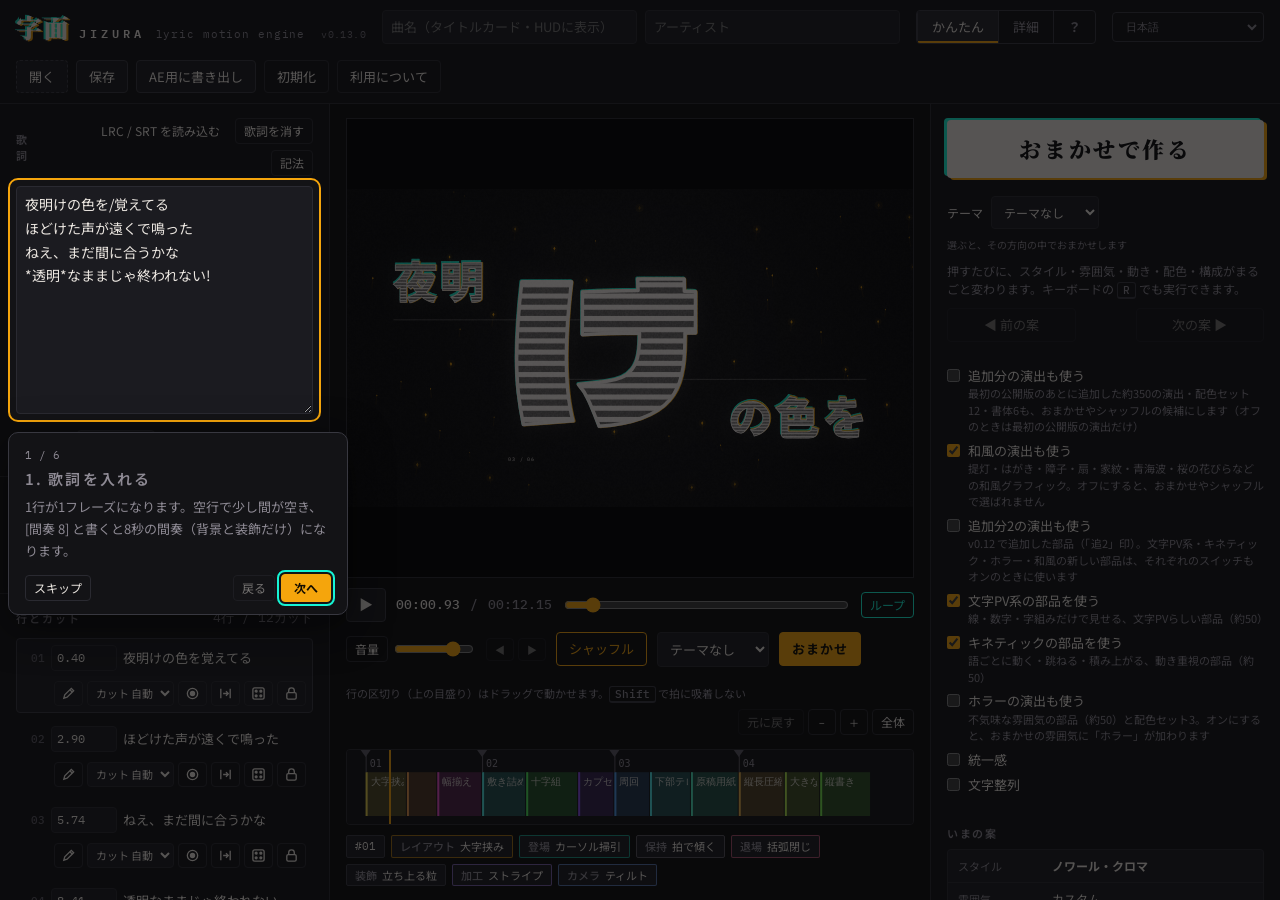
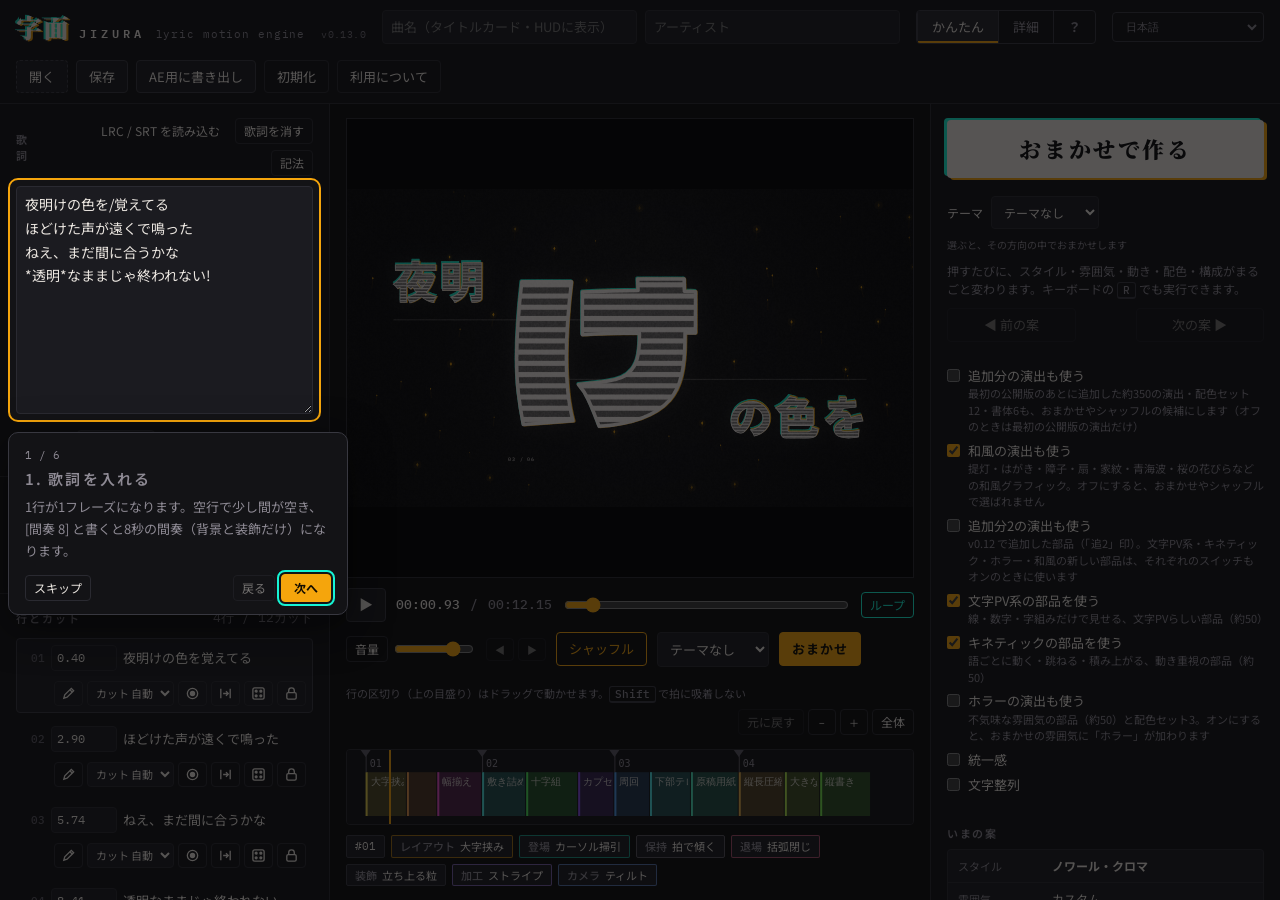
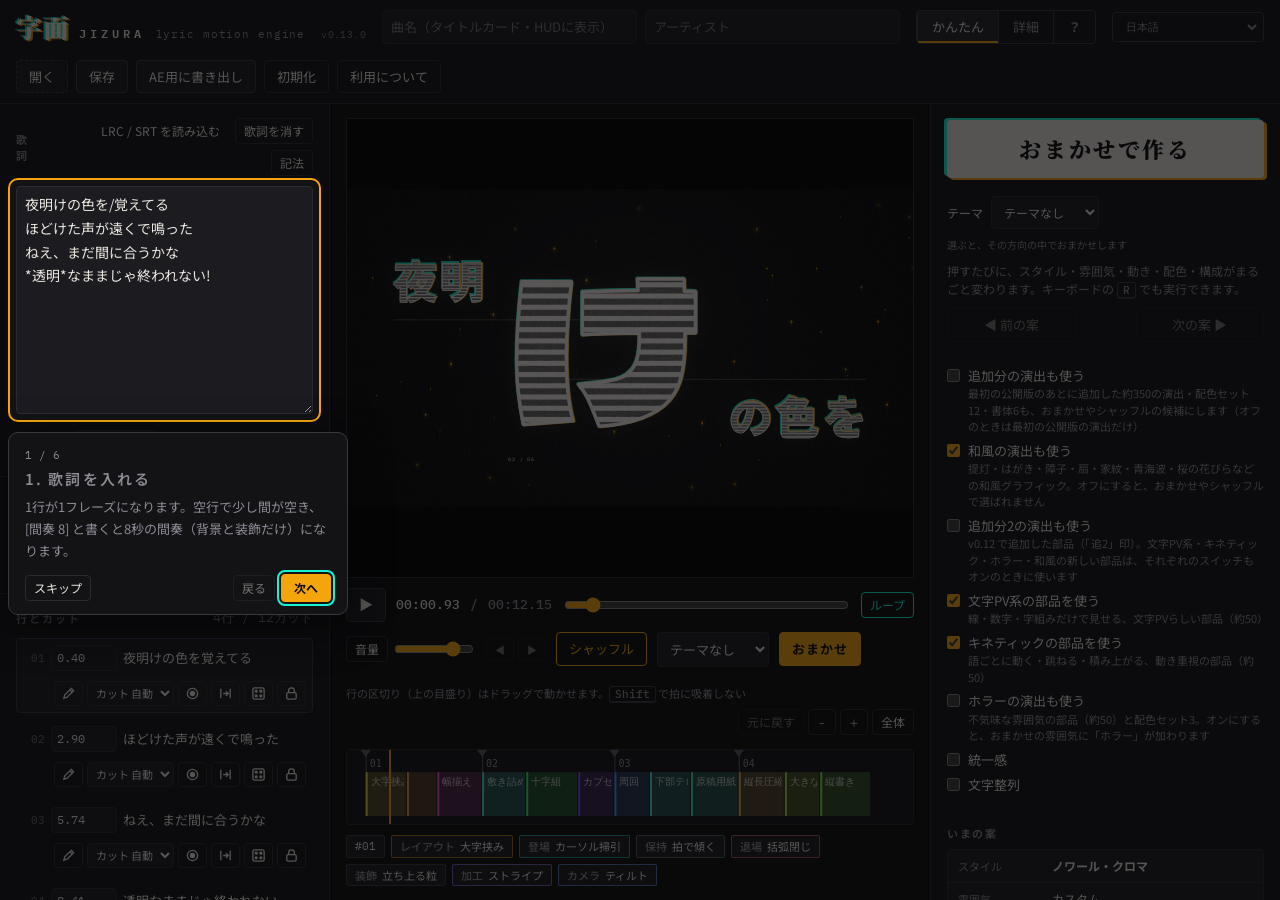
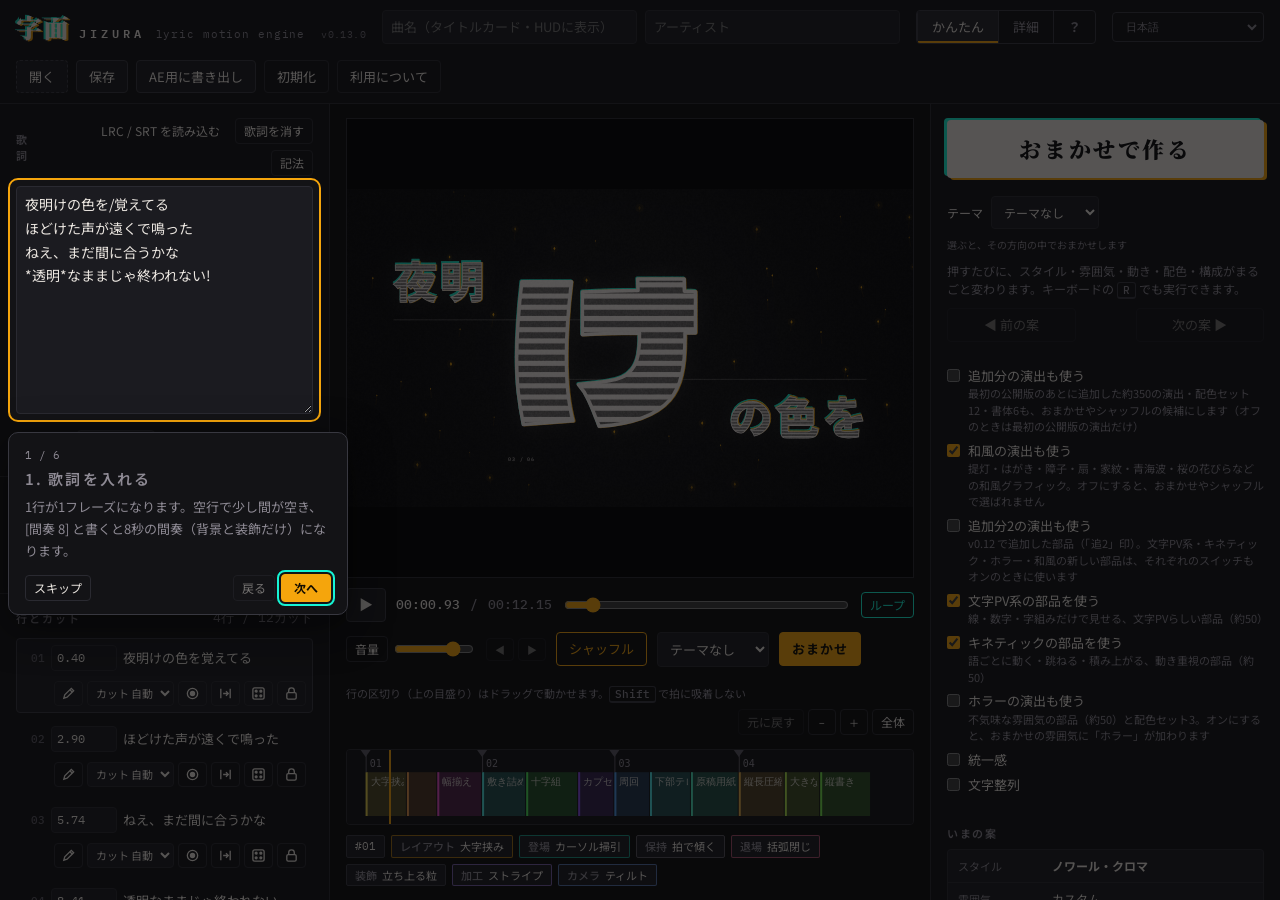
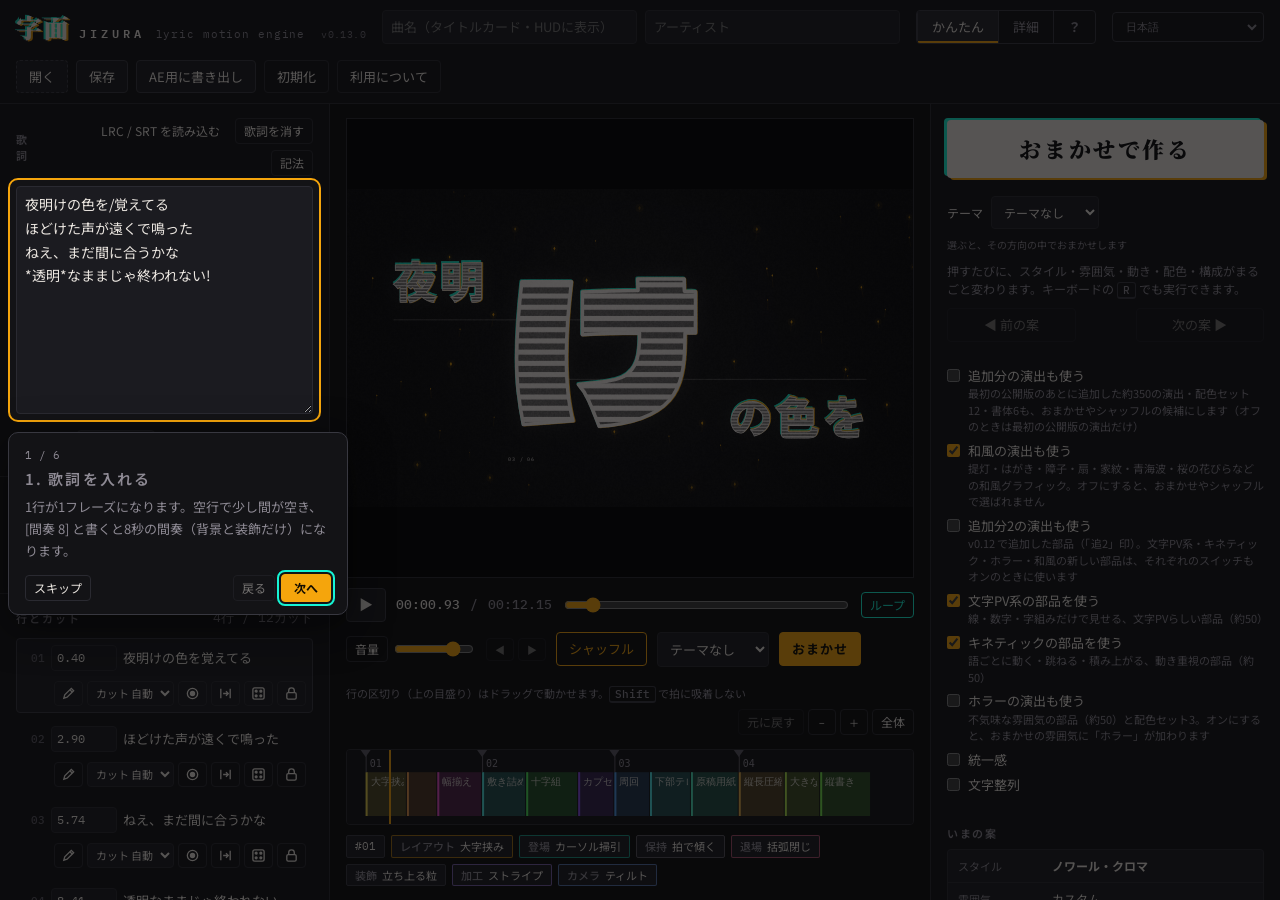
